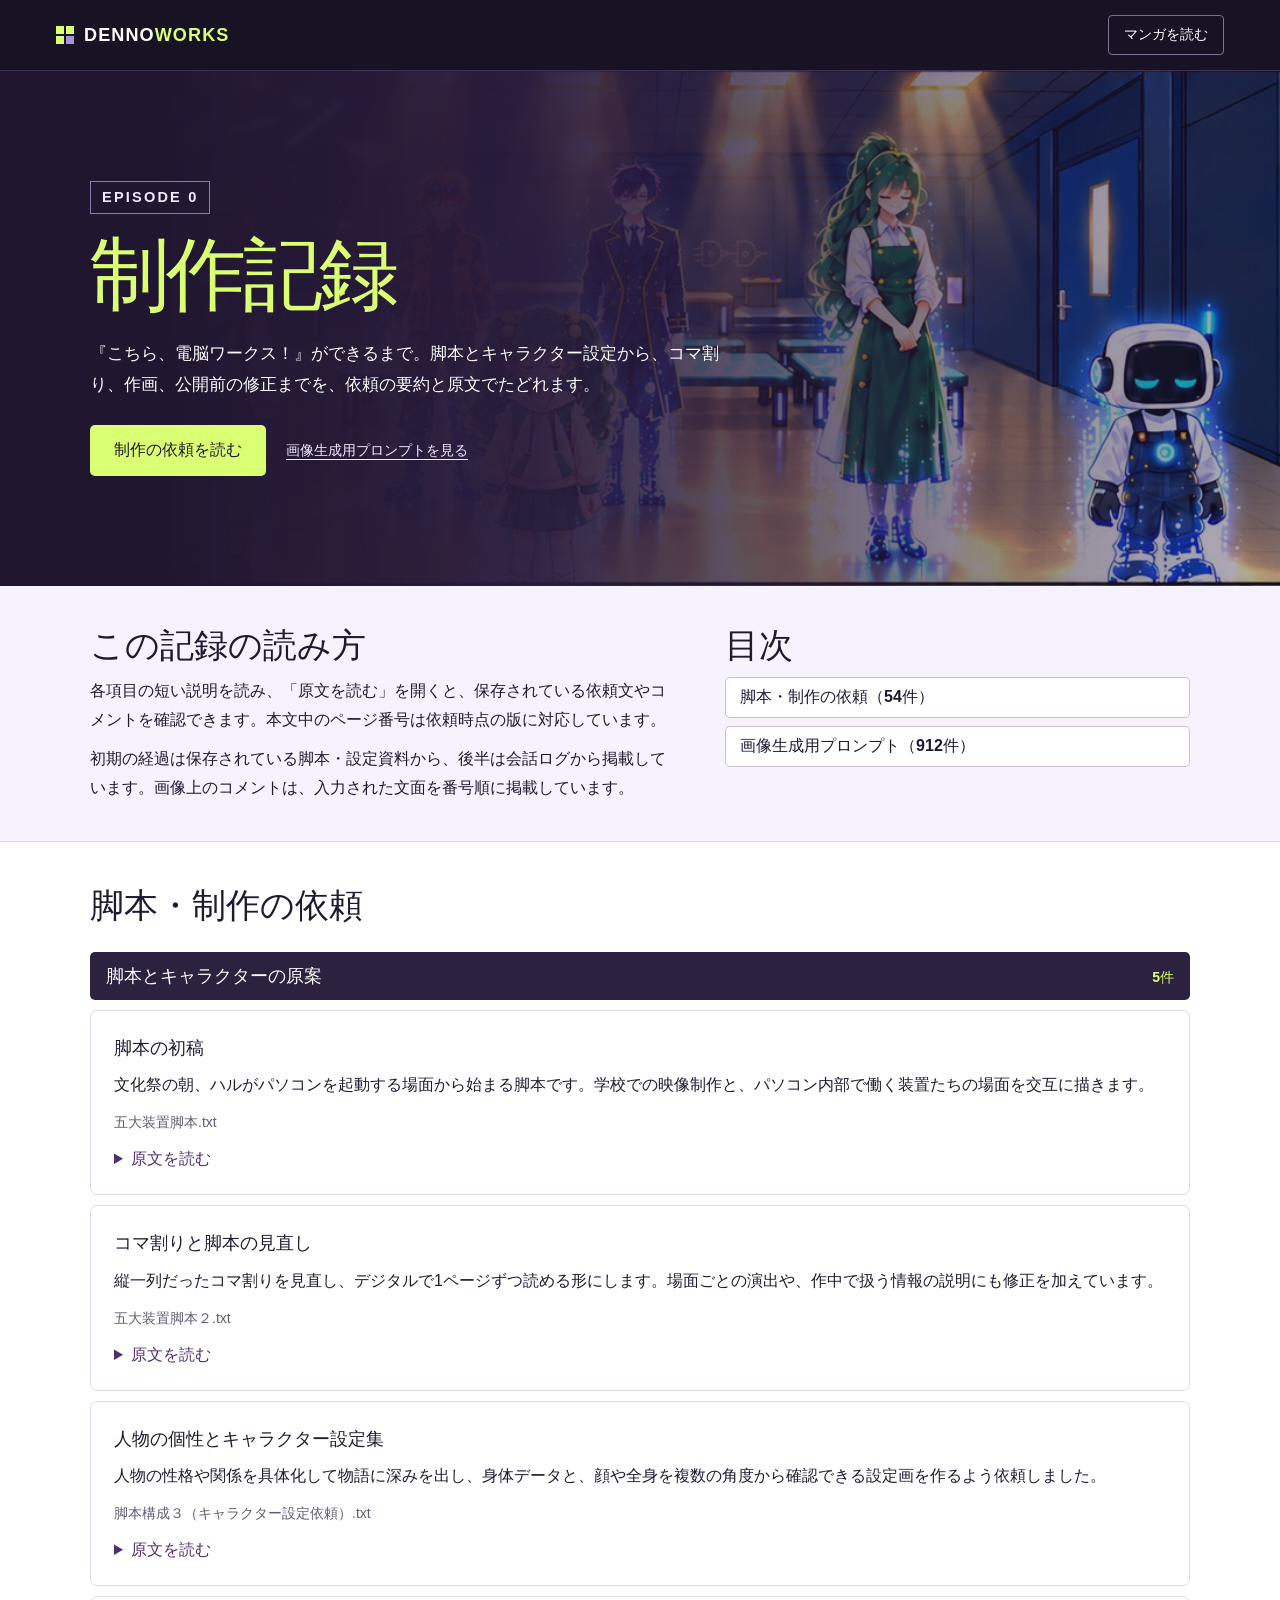
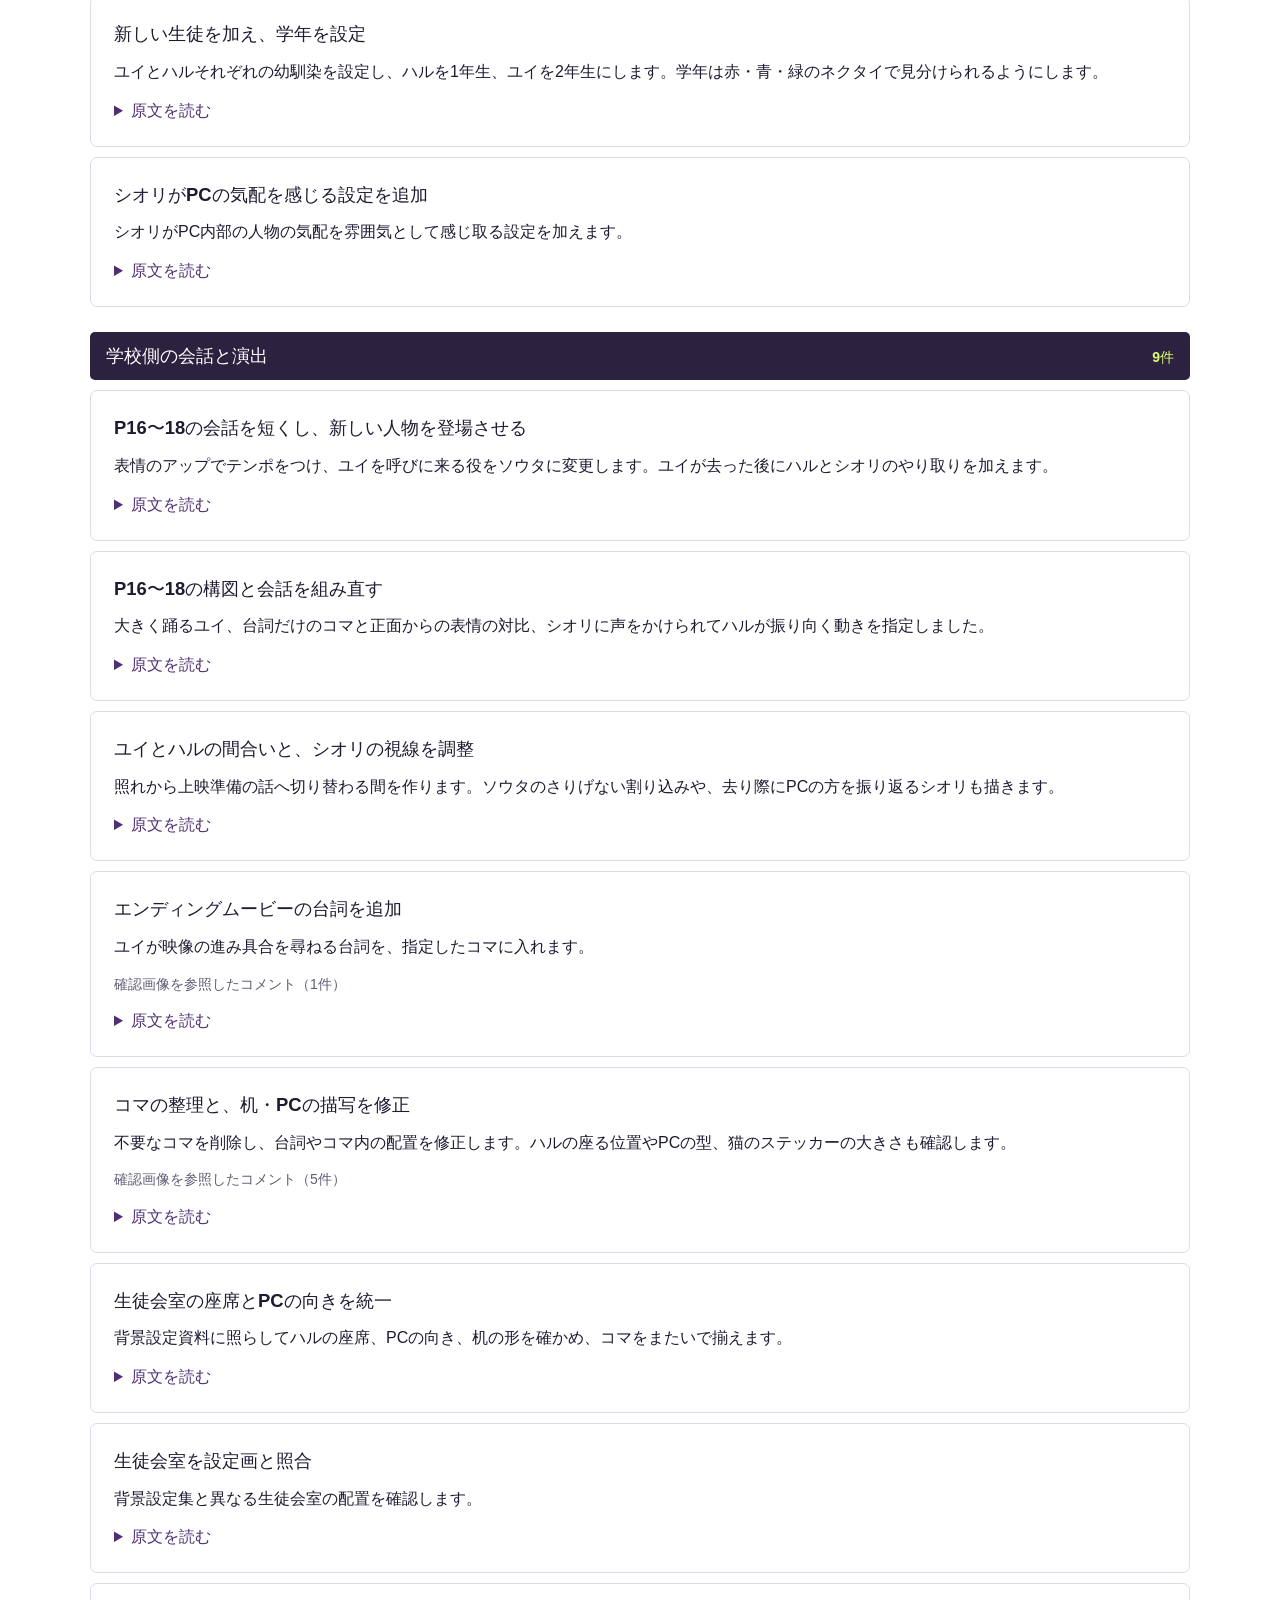
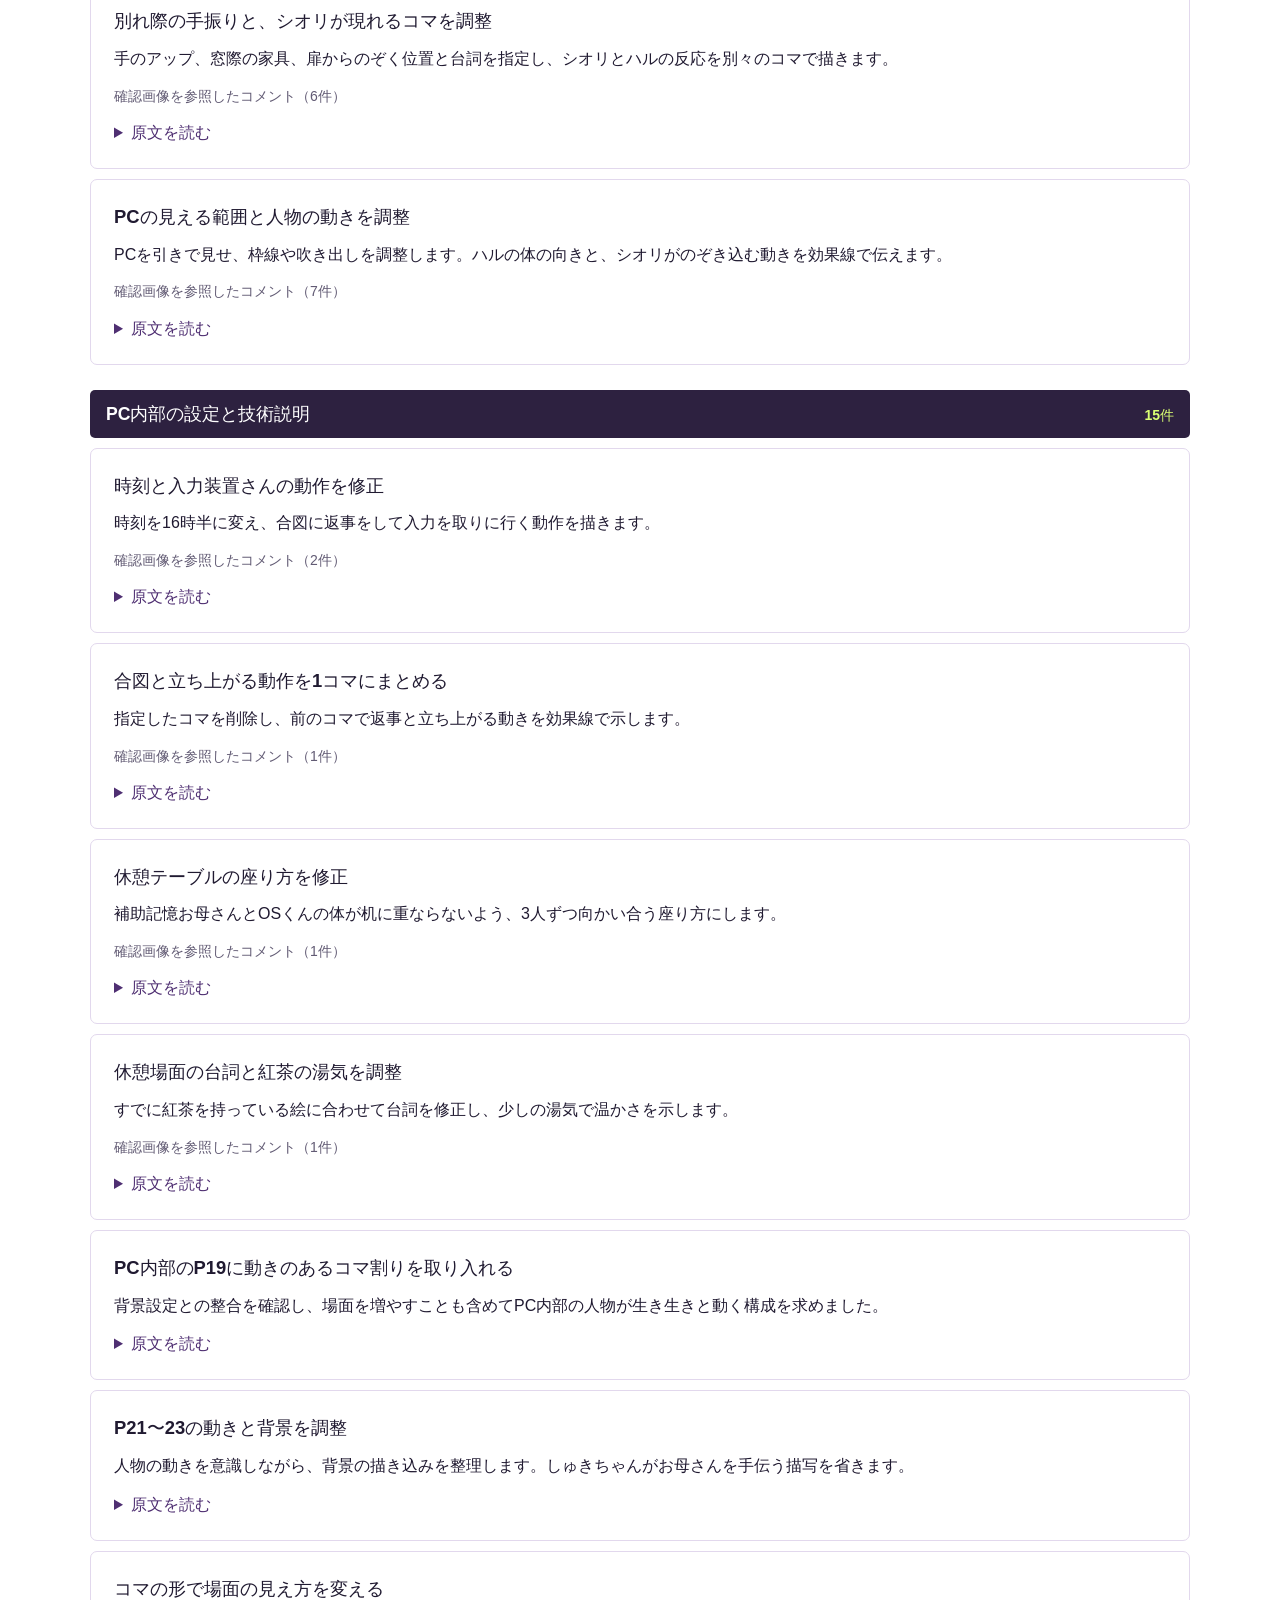
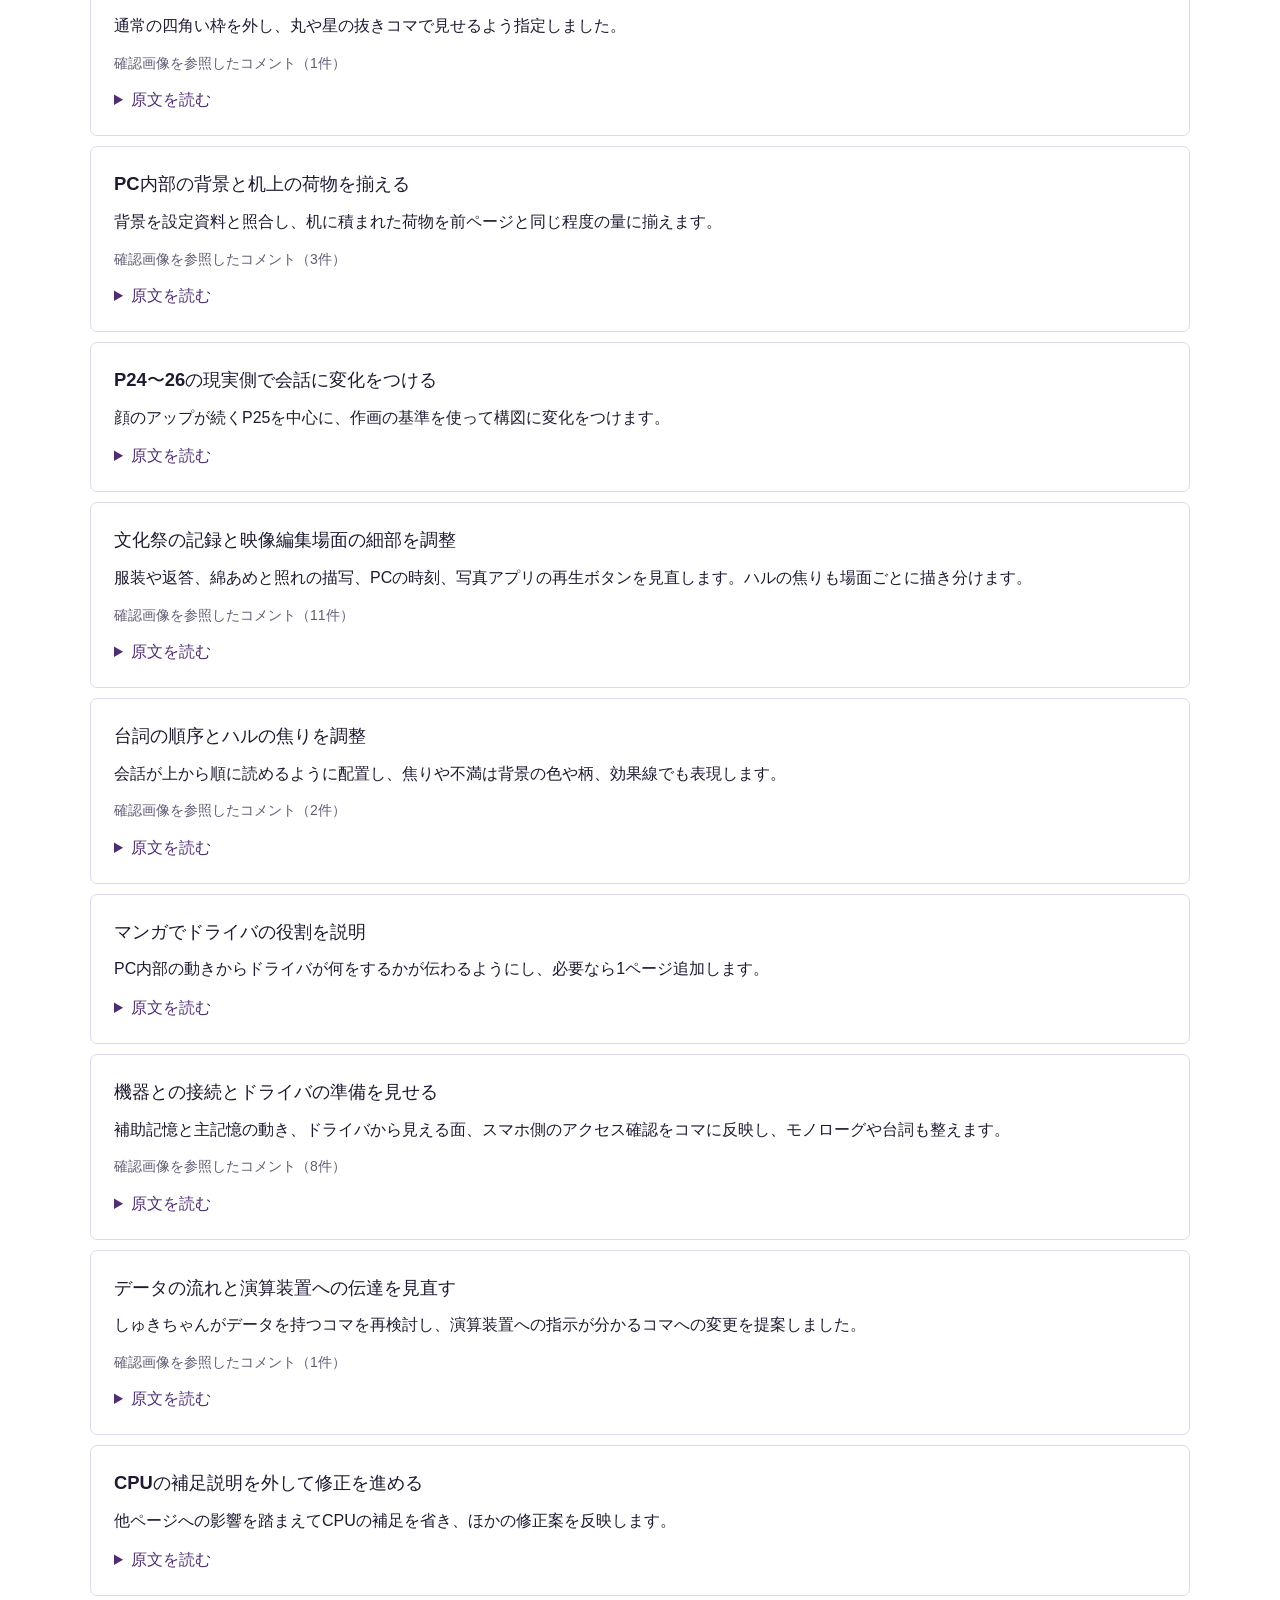
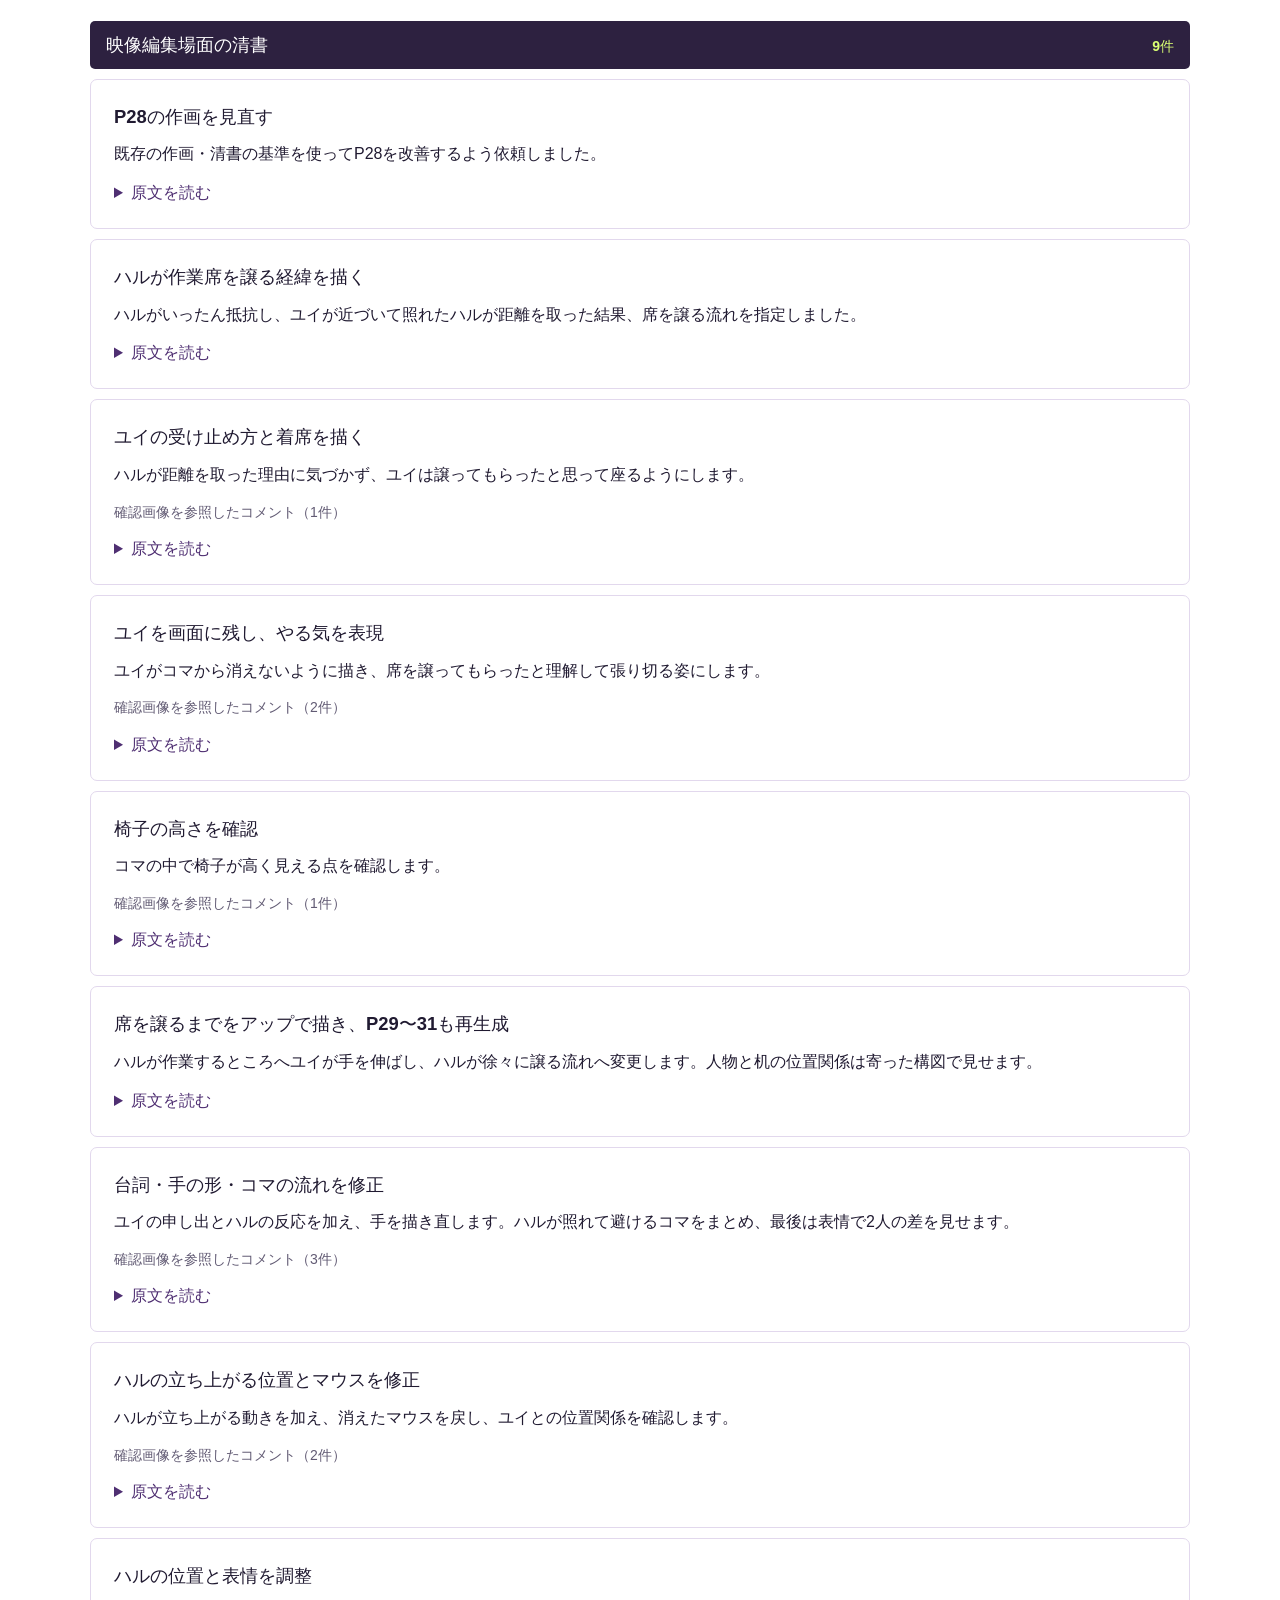
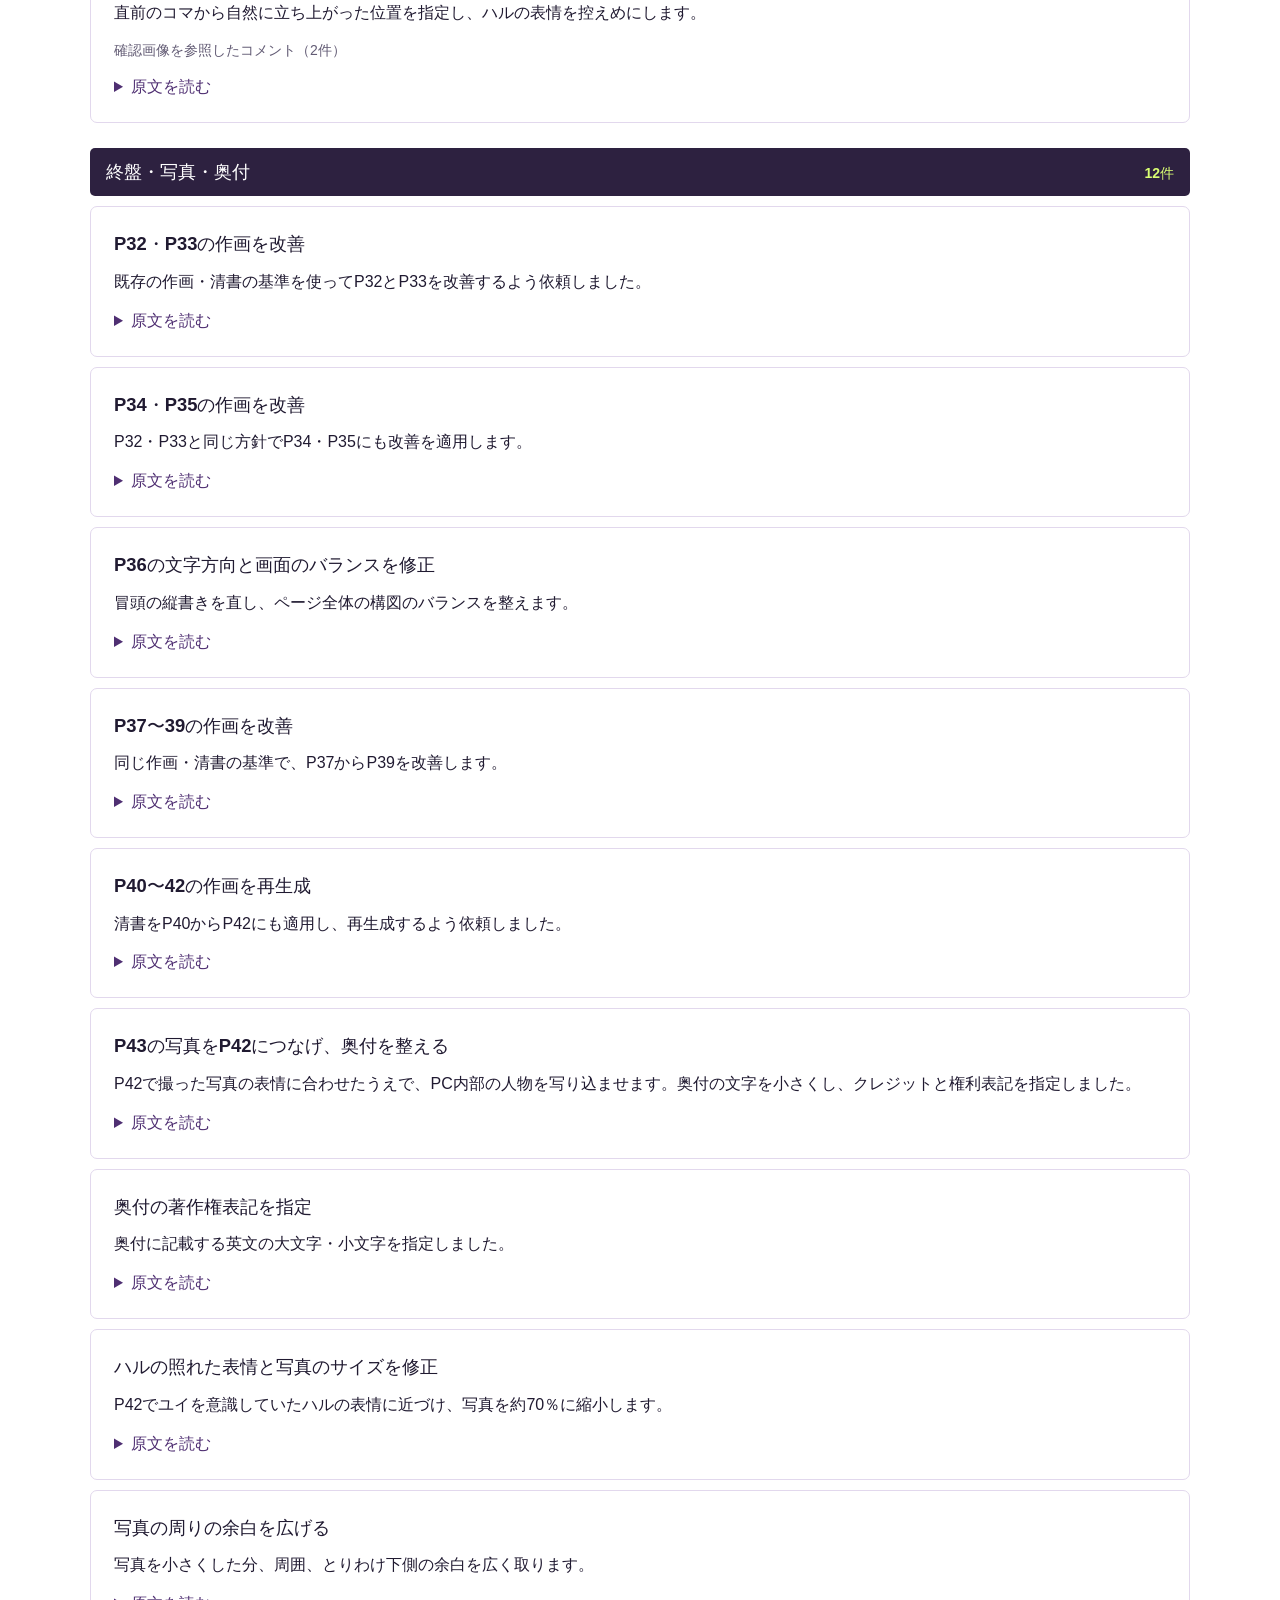
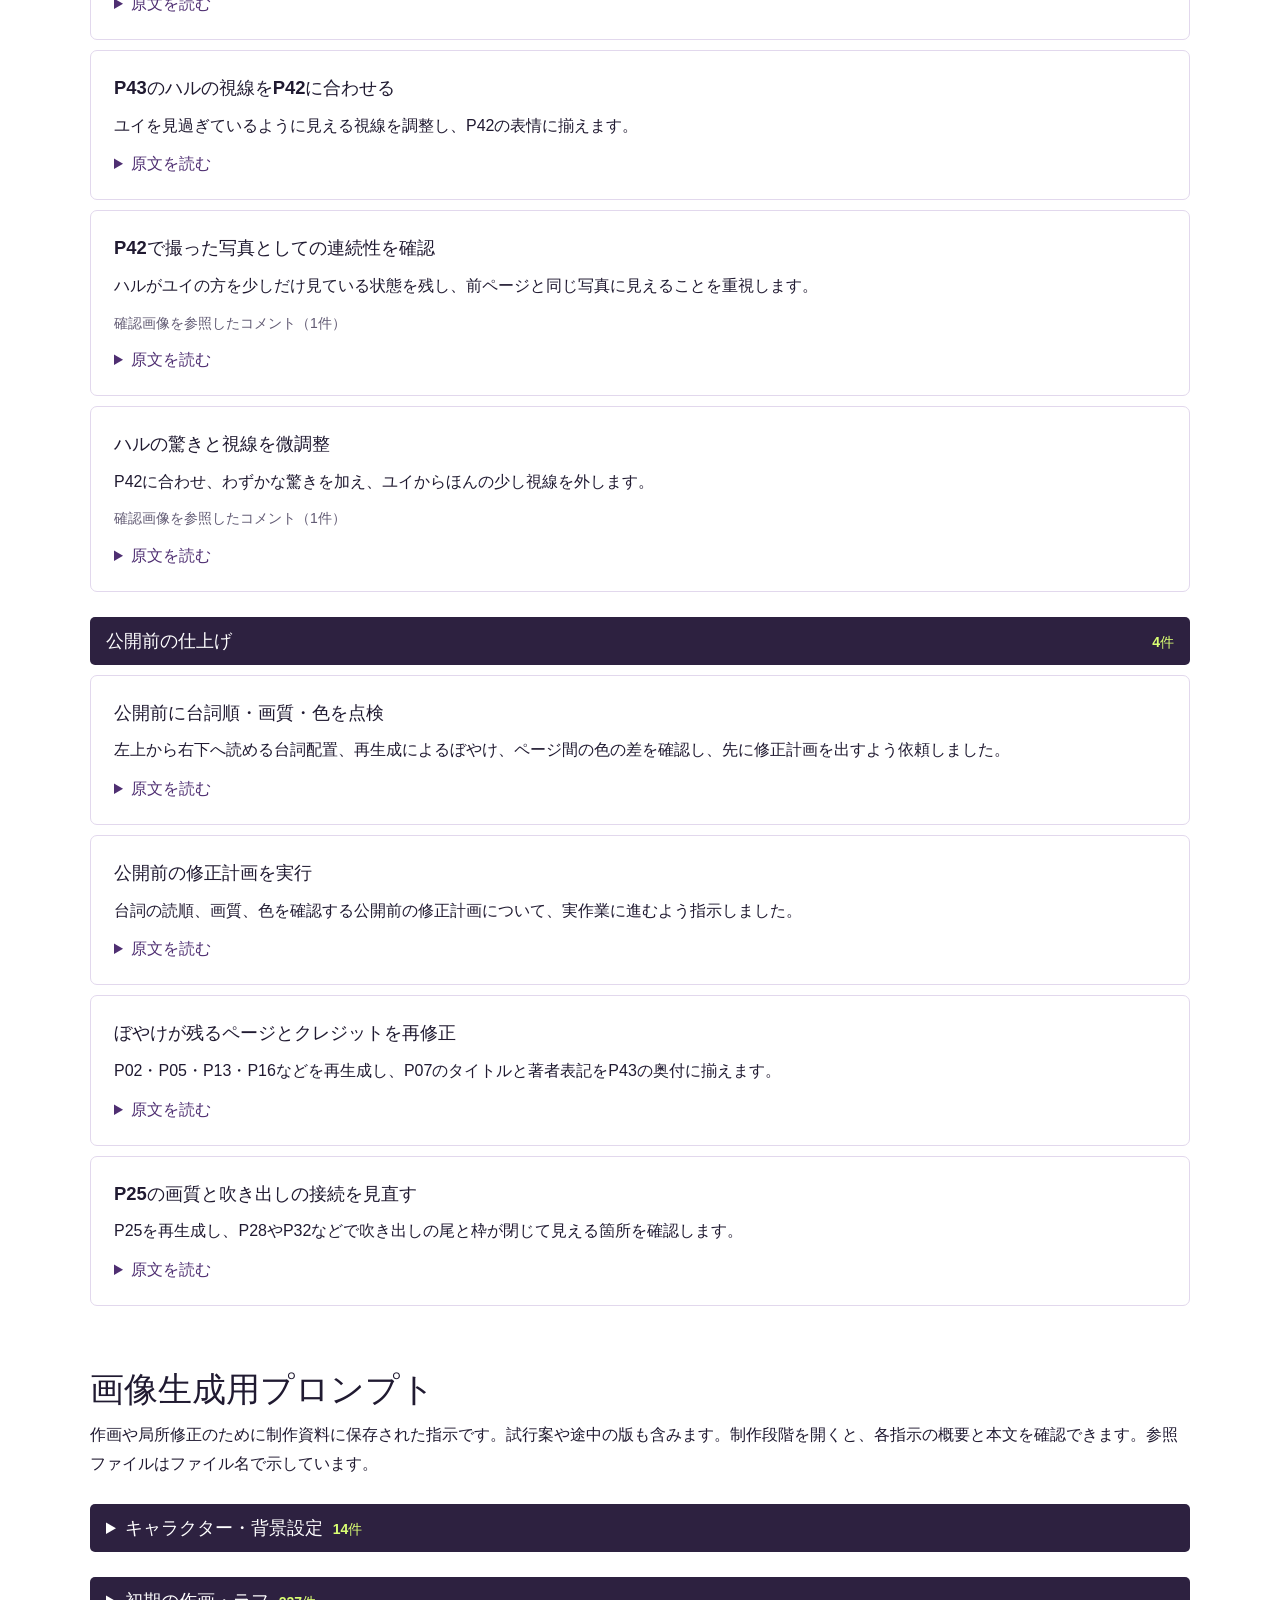
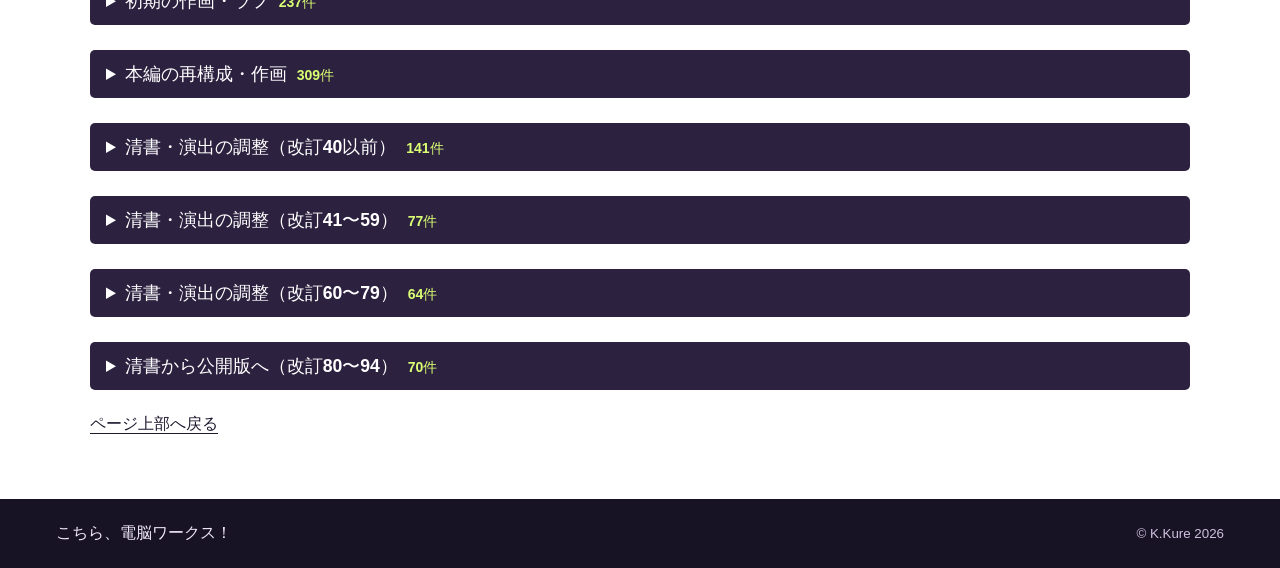
==== docs/production-record/index.html @ 5be897ff "Add DennoWorks production record" ====
<!doctype html>
<html lang="ja">
<head>
  <meta charset="utf-8">
  <meta name="viewport" content="width=device-width, initial-scale=1">
  <meta name="description" content="『こちら、電脳ワークス！』Episode 0の制作記録。脚本、作画、修正の依頼と画像生成用プロンプトを、要約と原文で紹介します。">
  <meta name="theme-color" content="#181324">
  <title>制作記録｜こちら、電脳ワークス！</title>
  <link rel="icon" href="../assets/favicon.svg" type="image/svg+xml">
  <link rel="stylesheet" href="../assets/site.css">
  <link rel="stylesheet" href="../assets/production-record.css">
</head>
<body id="top">
  <header class="masthead">
    <div class="masthead-inner">
      <a class="brand" href="../index.html" aria-label="電脳ワークスのトップ">
        <span class="brand-mark" aria-hidden="true"><i></i><i></i><i></i><i></i></span>
        DENNO<span>WORKS</span>
      </a>
      <nav aria-label="メインメニュー">
        <a class="header-read" href="../reader.html#p01">マンガを読む</a>
      </nav>
    </div>
  </header>

  <main>
    <section class="record-hero" aria-labelledby="record-title">
      <div class="record-wrap">
        <p class="episode-label">Episode 0</p>
        <h1 id="record-title">制作記録</h1>
        <p class="lede">『こちら、電脳ワークス！』ができるまで。脚本とキャラクター設定から、コマ割り、作画、公開前の修正までを、依頼の要約と原文でたどれます。</p>
        <div class="hero-actions">
          <a class="button button-primary" href="#requests">制作の依頼を読む</a>
          <a class="resume" href="#image-prompts">画像生成用プロンプトを見る</a>
        </div>
      </div>
    </section>

    <section class="record-readme" aria-labelledby="readme-title">
      <div class="record-wrap">
        <div>
          <h2 id="readme-title">この記録の読み方</h2>
          <p>各項目の短い説明を読み、「原文を読む」を開くと、保存されている依頼文やコメントを確認できます。本文中のページ番号は依頼時点の版に対応しています。</p>
          <p>初期の経過は保存されている脚本・設定資料から、後半は会話ログから掲載しています。画像上のコメントは、入力された文面を番号順に掲載しています。</p>
        </div>
        <nav class="record-jump" aria-label="制作記録の目次">
          <h2>目次</h2>
          <ul>
            <li><a href="#requests">脚本・制作の依頼（54件）</a></li>
            <li><a href="#image-prompts">画像生成用プロンプト（912件）</a></li>
          </ul>
        </nav>
      </div>
    </section>

    <div class="record-wrap record-content">
      <section id="requests" aria-labelledby="requests-title">
        <h2 id="requests-title">脚本・制作の依頼</h2>
        <section class="record-phase" id="story"><h3 class="record-phase-title">脚本とキャラクターの原案<small>5件</small></h3>
<article class="record-entry" id="request-story">
  <h4>脚本の初稿</h4>
  <p>文化祭の朝、ハルがパソコンを起動する場面から始まる脚本です。学校での映像制作と、パソコン内部で働く装置たちの場面を交互に描きます。</p>
  <p class="record-note">五大装置脚本.txt</p>
  <details class="record-original">
    <summary>原文を読む</summary>
    <pre>ハル（現実側主役）：文化祭副実行委員長・PC担当
ユイ：文化祭実行委員長


シーン１
誰もいない文化祭本部。PCが１台置かれている。
ハルが誰もいない部屋に「おはよーっす」と入ってくる。
時計を見ると、朝６時を指している。
「さすがに早すぎたか・・・」と独り言。
文化祭まであと－１日と書かれた黒板。
「がんばろ！」「めいっぱい楽しもう！」などのメッセージも小さく手書きで書いてあり、「がんばろ！」の前に「２日目も」と別の筆跡で吹き出しで追加して書かれている。


ハルのモノローグ（本部の様子を背景に１ページ程度を使って、セリフを分割しながら）
「俺は文化祭副実行委員長のハル。副実行委員長というのは、まあ目立たないけど、まあそれなりに大変な仕事で・・・会議の準備したり、議事録作ったり、パンフレットやポスター作ったり、ほとんどの雑務を担当する。まあ、もちろん分担はするんだけど・・・実行委員だってクラスや部活の企画に参加しているわけで。まあ、優しさというよりは・・・そういうお祭り騒ぎがまあ不得意な俺は、こうやって一人で作業しているほうが好きなわけで・・・」
「まあ、一人といっても、一人じゃない。俺には相棒がいるからな！」といってPCを起動する。


シーン２：PC内部の起動の説明
PCが起動する際の内部の様子を描く。入力装置さんが「電源ボタン押されました！」というと、それぞれ五大装置＋αが起動していく。その様子を入力装置さんが紹介していく。OS起動時には、補助記憶お母さんからアプリボールが取り出され、魔法少女の変身のように人に変わっていき「OS起動！任務開始します！」と宣言。その後はいろいろと仕切りだす（様子を入力装置さんからの視点・モノローグで描く）。
＜アプリ起動時は、この流れ（補助記憶お母さんからアプリボールを取り出し、変身して人間に＞


シーン３：
ユイがやってくる「おっはよー！うわー負けちゃったかー。ハル早いねー。いつ来たの？」
ハル「いや、ほんのちょっと前」
ユイ「（黒板を見て）今日で終わりだね」
ハル「そうだな。いままでお疲れだったな」
ユイ「まだまだだよ！今日もがんばろうね！」
ハル「おう」
 少し時間のながれ、いろいろと確認している雰囲気
ユイ「ねぇ、いつもの音楽かけてよ」
ハル「へいへいさー」
ユイ「やっぱり、気分盛り上げていかないとね！」


シーン４：
PC内部
入力装置さんの「Musifyアプリの起動依頼入りました！」の掛け声で、音楽再生アプリちゃん（Musify）が棚から補助記憶お母さんによって取り出されて変身し、音楽が再生されていく様子を具体的に描いていく。（入力装置さんの視点から）


シーン５：
音楽を聞きながら、準備している２人。他の委員の子たちも働いている。
ユイ「あ、ねぇ。そういえば、エンディングムービーはどう？１日目の分はできた？」
ハル「だいたいな」
ユイ「今日の分も写真たくさん撮ってくるからね！」
ハル「いや、いいよいいよ。もうだいたいできて・・・」
といったところで、他の委員の子たちが「あ、委員長副委員長おはようございます！」と入ってくる！
ユイ「あ、おはよー！今日も頑張ろうね！」
委員「はい！あ、それでなんか先生が委員長呼んできてほしいって言われたんですけど・・」
ユイ「あ、そうなの？じゃあ、ハル行ってくるね！今日の写真も期待しててねー」
ハル「あ、だから・・・って、聞いちゃいねーな。」
ハル、動画編集アプリ(Pratimier)を起動。
ハル「もうほとんどできてるんだけどな・・・ま、いっか。」


シーン６：
入力装置さんの「Pratimierアプリの起動依頼入りました！」の掛け声で動画編集アプリ(Pratimier)の起動の解説をしようとするが・・・まあ、「さっきといっしょなので・・・もういいよね・・・」と省略する。ただ、動画編集はファイルサイズが大きいので主記憶ちゃんがいっぱいいっぱいになっている様子についてだけは説明する。


入力装置さん「まあ、こんな感じでみんなでハルくんのためにがんばっているのです！」「でも、この後が大変だったのです・・・」


シーン７：
時刻は夕方。時計は４時少し前を指している。
放送で「本日は文化祭にご来場ありがとうございました。来年も・・・」と流れているところ。


ハル「終わったよ・・・ユイ、戻って来ないな・・・もうこれで書き出しちゃうか」
ユイがどたばたと入ってくる
ユイ「お待たせー。写真持ってきたよ！」
ハル「遅いよ・・・もうエンディングセレモニー始まるんじゃないのか？」
ユイ「まだ３０分あるし。それにムービー流すのは、さらにその３０分後ぐらいでしょ？」
ハル「いや、そうだけどさ・・・とにかく、データちょうだい」
ユイ「はい、これ（スマホを渡す）」
ハル、USB Type-Cでスマホを接続する
PC内部の様子が少し描かれる（補助記憶お母さん２がお互いに「はじめましてー」と名刺交換している。２は服装が少し違う。ドライバくんもインストールして、秘書としてやりとりをはじめる）


ハル「これ、写真も動画も多すぎじゃね？」
ユイ「だって、みんな超笑顔で、超素敵だったんだもん！たくさん撮るっきゃないでしょ！？」
ハル「いや、時間もないし、どれか２・３枚選んで、それを適当に・・・」
ユイ「だめだよ！みんなの笑顔は平等に！だよ」
ハル「だから時間がないんだって。無理して詰め込んでたら、間に合わないよ」
ユイ「そんな弱気でどうするの！」
ハル「弱気って・・・」
ユイ「もういいよ！私がやる！」
ハル「ユイそんなにパソコンできない・・・」
ユイ「だって、こんな風に話してる時間のほうがもったいないよ。」
ユイ、パソコンをいじりだす。
ハル「あ、ちょ・・・そんな一気にインポートしたら・・・」
ユイ「え？違うの？」


シーン８：＜このシーンは、ページ数を多めにとり、様々なハプニングが発生して五大装置やOSくんががんばりつつ燃え尽きていくどたばた劇にしてください＞
PC内部が慌てている様子。大量の写真・動画データ（しかも４Kクオリティー）に戸惑う五大装置。主記憶ちゃんがいっぱいになり、補助記憶お母さんに一旦返したり（ページング）と大慌て。
さらに、クリックが連打されたり、キャンセルされて、もう一度同じ指示が来たりと理不尽なことが連発する。
みんな大混乱の末、Musifyアプリちゃんの次の曲再生したいんですけど・・・でみんな撃沈。灰色になり、燃え尽きる。


シーン９：
ハル「あ、ちょっとキャンセルって、まだ動いてるのに・・・あ、そのまままた実行って・・・」


ユイ、何度もクリックしたり、リターンキー押したりしている。


ユイ「ねぇ、完全に止まったんだけど・・・」
ハル「いや、だから言ったろ。全部は無理なんだって・・・」
ユイ「・・・ごめんなさい」
ハル「貸してみ」
ユイ「うん」
ハル CTRL+ALT+DELで、タスクマネージャーを起動する（※解説入れて）
ハル「とりあえず動画編集アプリを強制終了させるからな」
ユイ「ごめんなさい」
ハル「いいよ。昨日までの編集データが消えたわけじゃないし。他のアプリも終了させとくよ」
ユイ「うん。ねぇ、今日の写真は入れられないの？」
ハル「いや、入れられないことはないけど・・・」
時計を見る。時刻は4時14分ぐらい。
ユイ「ほら、私たちにとっても最後の文化祭だしさ。みんなの思い出に残るムービーにしたいしさ。２日目しか出なかった団体とかも・・」
ハル「わかってるよ。ユイの気持ちは。」
ユイ「ハル・・・」
ハル「ただ、全部は無理だ。でもみんなが映っているように、選んで入れることはできる。それでいいか？」
ユイ「・・・もちろん！・・・ありがと」


シーン１０：
PC内部：嵐が過ぎ去り、少し落ち着いてきているところ。入力装置さんが、さっきあったことを説明（CTRL+ALT+DELで一旦全員が停止し、灰色で燃え尽きたアプリやデータを片付け（データは消去され残らず・・・）、余計なアプリもボールに戻って片付いたので、主記憶ちゃんのエリアに余裕ができた。


さらに、インポートされる画像の枚数を減らし、スマホ側で画質を落としてからインポートされたことにより処理に余裕ができたことを報告。


動画が完成し、レンダリング等を行って、完成！
したところまで説明を行う。


シーン１１：
ユイ「間に合ってよかったね」
ハル「ぎりぎりだったけどな・・・間に合わないかとおもったよ・・・」
ユイ「おつかれさま」
ハル「ほんと、疲れた」
ユイ「ハル・・・ありがとね」
ハル「（照れてる）・・・おう」


ユイ「あ、実行委員みんなで集合写真撮らなきゃ！」
ユイ「行こ！」


 ハルの手にはパソコン
 写真を撮る様子
 実行委員（２０人ぐらい）で、前列真ん中にユイとパソコンを持つハル


 そして、最後にその写真が表示される
 その写真には、本来いないはずの五大装置キャラクターなどのPCキャラクターも全員映っている。
 「みなさんの活躍を影で支えている、私たちの存在も忘れないでね」という入力装置さんの一言


 了</pre>
    <a class="record-permalink" href="#request-story">この項目へのリンク</a>
  </details>
</article>
<article class="record-entry" id="request-story2">
  <h4>コマ割りと脚本の見直し</h4>
  <p>縦一列だったコマ割りを見直し、デジタルで1ページずつ読める形にします。場面ごとの演出や、作中で扱う情報の説明にも修正を加えています。</p>
  <p class="record-note">五大装置脚本２.txt</p>
  <details class="record-original">
    <summary>原文を読む</summary>
    <pre>【全体指示】
・コマ割りが縦のみになっています。
https://shincomi.shogakukan.co.jp/training/004.html
https://shincomi.shogakukan.co.jp/training/005.html
を参考に、コマ割りについて再考してください。
なお、デジタル漫画を考えているので、見開きは使用せず、本のノド側を気にする必要はありません。


・動きがないマンガになっています。特にPC内部ですが、指示を出すだけでなく、それを実行している様子も描いてください。


・現実世界とPC内部世界が同一背景になっていて、分かりづらいです。現実世界は現状を基本とし、PC内部の世界は黒系のシックな雰囲気にするなど、読者がひと目で現実世界での話かPC内部の世界での話かを理解できるようにしてください。


・ページ数を増やし、PC内部について詳しく説明するようにし、学習マンガとしての要素を強くしてください。詳細は下記の脚本を参考にお願いします。


【脚本改定案】
この案は案であり、これをもとに再構成してください。ページ数やセリフがこの案と変わってもよく、この案の意図を読み取り最善と思われる構成を出力してください。


１ページ
マンガタイトルは削除。最初に、学校の遠影や、文化祭２日目の朝の廊下や教室の雰囲気（人はまだ誰もおらず、準備だけが整っている状態）を入れ、ハルが歩いて学校向かっているカット（ハルは小さく背中だけ見せる）を挿入。「おはよーっす。って、さすがに早すぎたか」もまだハルの顔は見せない（ドアを開ける様子と肩と手あたりだけを描く）。「さて、始めるか。」のカットは２ページへ移動。


２ページ
１ページから移動してきた「さて、始めるか。」ではじめてハルの顔を見せる。そのまま２ページのセリフ。ただ、議事録やパンフレットなどは、ハルの顔は見せずに、紙だけをコマに描いてセリフとかぶせる。また、現在早朝で学校に誰もいないので、その日文化祭の様子は見せない。かわりにみんなが準備している回想を少し入れる。３ページより「相棒がいるからな」のセリフを持ってくる。「一人とといっても、一人じゃない」のセリフをなく、「それに俺には、相棒がいるしな。」に変更。


３ページ
電源ボタンを押すと、現実世界でPCに電気が流れ、電源ランプがつき、メモリやSSD、ファンなどが動き出す様子を描く。PC世界（まだ真っ暗）に移動し、制御装置くん（暗い中で顔は見えない）が指揮棒を振り上げ、BIOSくん（今回は背中のみ登場。以降ちょこちょこ見切れている）が各電源を入れていき、入力装置さんが目覚める様子まで描く。いずれも紹介無し。できるだけ現実のPC起動の流れを擬人化して描いていく。


４ページ（このページは内部の紹介を増やすために４ページ程度にページ数を増やしてください）
入力装置さん「制御装置さん、おはようございます」
制御装置くん「おはよう。今日もよろしくお願いします」
入力装置さん「はい。任せてください！」
入力装置さんモノローグ「はじめまして。私は入力装置です。こうやって制御装置くんに起こされ、私たちの一日が始まっていきます。制御装置くんは、コンピュータのすべてに指示を出してくれる超優秀な私たちのリーダーです。ただ融通が効かない人だし、怒ると怖い・・・というか、理不尽なときもありますが・・・管理職は大変なんです。きっと。（背景に各装置に指揮を出している制御装置くん。枠で詳しい解説も表示。）」「制御装置さんは、まずみんなを起こして回ります。あれは演算装置くん。頭良さそうに見えるけど、実は超がつくおバカで１つのことしかできません。昔は３つできたてたはずなんだけど・・・進化しておバカになったそうです。でも、それで私たちの計算のすべてをやってくれてるんだから、やっぱりすごい人だと思います（背景に演算装置くんがNANDの練習をして動作確認をしている。枠で詳しい解説も表示。）」「主記憶ちゃんは、データや計算の箱を整理してくれます。いい子なんだけど、毎朝一から支度しなくちゃいけないので、大変です（背景に主記憶ちゃんが髪がぼさぼさで寝ぼけていて、補助記憶お母さんが髪を梳かして結んであげている様子。制御装置くんはその様子をみてる。枠で詳しい解説も表示。）」「ちなみにあの髪を梳かしてあげているのが、補助記憶お母さん。いつも主記憶ちゃんの面倒を見てあげている、優しいお母さんです。私たちの倉庫の管理をしてくれています。（補助記憶お母さんは、主記憶ちゃんの髪が結ばれていて、ジュースを飲ませてあげている。枠で詳しい解説も表示。）」
補助記憶お母さん「よし、（制御装置くんに向かって）準備OKです」
制御装置くん「みんな、準備OKだな！今日もよろしく！出力装置くん！」
出力装置くん「任せてください！」
入力装置さん「出力装置くんは、ハルくんに直接メッセージを伝えることができます。いつものロゴを表示して、私たちの一日が今日も始まります！」


ディスプレイの中に下記ロゴ・タイトル・著者をPC起動画面を模して表示


電脳ワークス！のロゴ（生成してください）
「こちら、電脳ワークス！Vol.1 放課後、フリーズ」
原作・監修：呉桂一
脚本・作画：GPT-6 Astra L/M


５ページ（このページも内部の紹介を増やすために４ページ程度にページ数を増やしてください）


入力装置さん「まず補助記憶お母さんの倉庫からブートローダーと呼ばれるものを取り出し、OSくんを起こすための準備が始まります。」（補助記憶お母さんが、主記憶ちゃんにブートローダーを渡す）
入力装置さん「制御装置くんと演算装置くんの二人組で準備を整えて、OSくんを呼び出します。あ、ちなみにあの二人はいつもいっしょにいるので、あわせてCPUって呼ばれています（枠で詳細な解説）」
OSくん「OS起動！任務開始します！」（裏でBIOSくんが去っていく様子が見切れている。）
入力装置さん「OSくんは、&lt;OSの仕事を紹介&gt;。とっても頼もしい私たちのもう一人のリーダーです！（枠で詳細な解説）」
OSくん「ユーザ認証、開始してください！」
制御装置くん「だって、よろしく」
入力装置さん「はい！私は、ハルくんからの指示を直接受ける大切な役割を担っています！マウスやキーボードはもちろん、タッチ入力やカメラやマイク、USBメモリからのデータ入力なんかもお任せください！（現実世界でユーザ認証画面枠を表示。枠で詳細な解説）」
７－８ページ
ハルがユーザ認証を終えたところに、ユイがやってくる。（まず、本部に向かって歩くスカートと足が見えて、扉に手をかける背中を見せてから、現在のセリフにつなぐ）「受付と誘導は、これで大丈夫。」コマの紙が変な位置に置かれているので、（空中に浮いている）、読者に見せなくてもいいです。


８ー１０ページ
入力装置さんが、OSくんに届けに行くところを一コマ小さく入れてください。
OSくん「音楽アプリMusifyの起動ね。了解、補助記憶お母さん！」
補助記憶お母さん「分かってるわよ。はい、主記憶ちゃん、これよろしく」
OSくん「その間、ローディング画面出しておいて」
出力装置くん「了解です！（枠コマ：ローディングの解説：実際には、音楽アプリMusifyのアプリが少しだけ読み込まれて、動き出す解説も含めてください）」
主記憶ちゃん「これで全部かな？準備OKです！」
Musify「音楽のことなら、私に任せて！」
入力装置さん「この曲かけて。だって！」
Musify「了解です！補助記憶お母さん、これどこだっけ？」
補助記憶お母さん「ここにあるわよー」
主記憶ちゃん「準備OK！」
演算装置くん「音にするための処理なら任せろ！」
出力装置くん「スピーカーから音出します！」
最後のコマ：
入力装置さん「こんな感じでみんなで協力して、みんなに音を届けています。こういう顔が嬉しいんですよね！」
※上記コマにOSくんと制御装置くんが時々見切れている絵も入れてください。（実際に会話する間に、OSくんや制御装置くんが活躍しているはずなので・・・：枠解説にも入れてください）


１１ページ
このままの流れでOK（全体指示の通り、コマ割りは変えてください）


１２ページ
入力装置さんは、一度説明を繰り返そうとするコマを入れてください。
Pratimier「動画編集ソフトPratimier、起動です！」
制御装置くん「それ、さっきも同じ説明したでしょ」
入力装置さん「確かに・・・まあ、さっきと同じです。」
補助記憶お母さん「でも、動画編集って、荷物が多くて大変なのよねー。」
主記憶ちゃん「もう机の上がいっぱいだよー」
机の上の様子を描いてください。いろいろなデータ（OSくん、Musifyアプリ、ブラウザアプリなど。それぞれの擬人化OS・アプリが、主記憶ちゃんの机の上に荷物を置かせてもらっているイメージです。実際にはそこに本体データもあるのですが、そこまで描く必要はありません）
Pratimier「これからプレビューの準備もあるから、よろしくね。」
主記憶ちゃん「えー、足りるかな。新しい机、買ってほしいなー」
補助記憶お母さん「いざとなったら、お母さんが手伝ってあげるから」
主記憶ちゃん「うん！」
（枠解説：メモリ増設・SSD/HDD増設について）
入力装置さん「こんな感じで、みんなでがんばっていたのです。」
現実世界に戻って、文化祭の様子を背景に
入力装置さんモノローグ「でも、この後が大変だったのです・・・。」


１３ページ
このままの流れでOK（全体指示の通り、コマ割りは変えてください）


１４ページ
「はい、これ」のセリフがパソコンが話しているように見えるので、修正して下さい。
枠解説を追加：インターフェースとドライバについて
入力装置さんの「まずは接続。まだ、全部コピーしたわけではありません。」を、「そちからのデータの運搬は私が担当しますね」に変更


１５ページ
このままの流れでOK（全体指示の通り、コマ割りは変えてください）


１６ページ
ハルがパソコン前に座っているはずなので、ユイ「が、ちょっとどいて」といって、ハルが「いや、ユイには難しいって」などと言って、ユイが「できるもん！ばかにしないで」、ハルが「バカにはしてない。というか、そのパソコン俺のだし・・・」、ユイ「細かいこと気にしないの！ほれ」といって無理やりどかす感じを入れてください。１５ページのコマを詰めて短くなると思うので、１５～１６ページでその流れを描いて下さい。


１７～２０ページ
スマホ補助記憶お母さんとドライバくん「こちら依頼のあった荷物です」
入力装置さん「こんなに？」
主記憶ちゃん「えー！もう置く場所ないよー」
補助記憶お母さん「私がこっちの荷物預かろうか？」
主記憶ちゃん「ありがとう！お母さん」
枠解説：ページング


Pretimierちゃん「読み込み、縮小画像と音声解析、まだ？」
演算装置くん「今、やってるよ！待ってて！」
制御装置くん「とりあえず、くるくる回しといて！」
出力装置くん「了解です！」（くるくる回るローディング画面表示（PC世界で））
演算装置くん「終わったよ。次のは？」
制御装置くん「主記憶ちゃん、次のは？」
主記憶ちゃん「次の、お母さんに預かってもらっちゃったやつだから、待って！あ、でも置き場所がもうない。どうしよー」
制御装置くん「代わりにこっちの荷物預かってもらって場所をあけて！」
補助記憶お母さん「これかしら？」
主記憶ちゃん「あったよー」
制御装置くん「（補助記憶お母さんに）代わりにこれをお願いします」
補助記憶お母さん「わかったわ」


みんなでどたばたしている様子


２１ページ
ユイ「あれー、なんか動いてない気が・・・」
ハル「いっぺんにやるから・・・」
（クリックかちかち）
ハル「あ、ちょ・・・」


入力装置さん「届いてます！届いているんですってばー。制御装置くん！」
制御装置くん「えっと、その荷物を預かってもらって、こっちを・・・あれ、さっきのデータどこだっけ？」
Pretimierちゃん「読み込み、縮小画像と音声解析、まだですか？」
OSくん「順番に一つずつやっていきましょう！落ち着いて、みなさん、落ち着いて！」


入力装置さん「あっ！」
制御装置くん「どうした？」
入力装置さん「・・・キャンセル依頼、入りました」
全員「・・・」
全員「えーーー」
制御装置くん「みんなで元の状態に戻します！新しいデータすべて破棄！」
主記憶ちゃん「はい！って、どれが新しいデータだっけ？」
出力装置くん「表示もとに戻しておきますね！」
演算装置くん「おれ、何したらいい？」
入力装置さん「あっ！」
制御装置くん「今度はなに？」
入力装置さん「動画のインポート依頼、最初と同じ量で入りました・・・」
全員「じゃあ、なんでキャンセルしたのー！？」
Musify「あのー。次の曲再生したいんですけど・・・」
制御装置くん「新しいデータすべて破棄して、読み込み、縮小画像と音声解析全部やって、音楽再生して、音楽再生して・・・（頭爆発）」
全員燃え尽きる
枠解説：フリーズ


２４～２５ページ：
このままの流れでOK（全体指示の通り、コマ割りは変えてください）
枠解説：タスクマネージャー・強制終了


２６ページ：
ハル「わかってるよ。ユイの気持ちは。」
ユイ「ハル・・・」
ハル「でも全部無理だ。上映まであと２０分。レンダリングの時間を考えると、あと１０分ってところか。みんなが映るように選んで入れれば、なんとか間に合うと思う。それでいいか？」
ユイ「もちろん！ありがと、ハル」
ハル「５分ぐらいでいい写真何枚か選べるか？」
ユイ「まかせて！」
ユイ スマホを使って写真を選び始める。


２７ページ：
入力装置さん「やっと落ち着いてきたね」
OSくん「動いているアプリが減ったおかげで、余裕ができてきました！」
主記憶ちゃん「机に余裕ができてきたよー。ひじが伸ばせるー！」


新しく１ページ使用
OSくんコーナー：今どれくらいシステムががんばっているかは、タスクマネージャーで確認できます！＜やり方と見方の説明＞&#32;


２８～２９ページ：
このままの流れでOK（全体指示の通り、コマ割りは変えてください）


３０ページ：
エンディングセレモニーで上映している様子を描いてください。
それを見ながら、会話している感じにしてください。
生徒たちが盛り上がっている様子も描いてください。


３１ページ：
集合写真を撮るのは、上映会会場にしてください。
（パソコンは、上映するために持っていて接続していたものを片づけるイメージで）
舞台の上に実行委員が集まり、舞台下から先生が「撮るよー」と言っているところでは、PC内部のキャラクターはいないようにしてください。


３２ページ：
上映会で先生が撮影していたであろう写真に、PC内部キャラクターが加わっている感じの写真の仕上がりにしてください。</pre>
    <a class="record-permalink" href="#request-story2">この項目へのリンク</a>
  </details>
</article>
<article class="record-entry" id="request-cast">
  <h4>人物の個性とキャラクター設定集</h4>
  <p>人物の性格や関係を具体化して物語に深みを出し、身体データと、顔や全身を複数の角度から確認できる設定画を作るよう依頼しました。</p>
  <p class="record-note">脚本構成３（キャラクター設定依頼）.txt</p>
  <details class="record-original">
    <summary>原文を読む</summary>
    <pre>ストーリーはいい感じになってきたのですが、各キャラクターの個性があまりなく物語に深みがありません。そこで、キャラクター設定集をまず作成してください。各キャラクターはマンガやライトノベルのように、個性が強いが愛らしいキャラクターとなるように設定してください。


各キャラクターをこのキャラクター原案をもとに、詳しい設定を作成し、身長・体重等のデータや全身・顔それぞれ前・横・後ろなどのキャラクター原案を作成してください。


キャラクター原案：
（今回は登場しない（使用しない）設定も多々あり）


ハル：
・現実世界の主人公
・生徒会庶務（文化祭副実行委員長から変更します）
・イケメンだが、人間との会話はあまり得意ではない。むしろ苦手。よって友だちはほとんどいない。ユイは積極的に話しかけてくるので、ある程度会話をすることができるが、他の人とはほとんど話をしない。ただし、ユイと話をしていても、よくつっかえたりどもったりする。緊張によるものなので、最近は少し良くなってきた。
・生徒会長のユイにそのコンピュータ能力を認められ、生徒会庶務として生徒会活動に参加する。実際は、ユイの強い押しに断ることができず、いつの間にか参加していただけ。でも、生徒会活動は嫌いではない。
・コンピュータは小さい頃からとても得意。コンピュータと話をしていたりする（実際にPC内部キャラクターと話をしているわけではない。ただし、PC内部キャラクターはハルの声は聞こえている）その姿をクラスメイト・生徒会役員に度々見られては、白い目で見られている。本人も少し気にしているが、やめるつもりはない。コンピュータには、つっかえずどまらず流暢に話せる。
・アニメオタクでもある。アニメの話なら流暢に話せる。
・家族構成は、父・母（ともにコンピュータ関係会社勤務）、姉（大学生）、妹（中学生）




ユイ：
・生徒会長。天才肌。頭が良く、コミュニケーションが得意で、明るく良い子。
・こだわりが強い。コンピュータでは、マウス（トラックパッド等を含む）を使わず、すべてキーボードで処理することを信条とする。そのため、ショートカットキーにやたら強い。また、コンピュータの処理より早く次の指示を送ることができるため、よくPCをフリーズさせる。
・人の成長する姿が好きで、応援することも好き。よってハルの能力が周りに認められていないことを気にかけており、なにかと世話を焼いている。
・コンピュータにも過大なる信頼をしており、もっとできるはずと思っている。よって、度々フリーズしても指示を緩めることはしない。フリーズを繰り返せば、コンピュータも成長すると信じているふしがある。そのせいではないが、機械系のものと相性が悪く、使っているとよく壊れる。なので、できるだけ使っていない。
・家族構成は、父、弟３人（中学生・小学生・幼稚園児）、妹４人（中学生・小学生２人・３歳）の大家族。母は、末の妹が生まれたあとすぐに亡くなっている。超貧乏というわけではないが、生活はそれなりに困窮している。




入力装置さん：
・いつも明るく元気。
・気づくと紅茶を飲み、お菓子をつまんでいる（入力待ち状態）。
・紅茶もお菓子もみんなに進めるが、みんな忙しいことが多く、つきあってくれないのが不満である。制御装置くんと補助記憶お母さん、OSくんはときどきつきあってくれる。制御装置くんにはよく話しかけるが、話が帰ってこない。補助記憶お母さんやOSくんとはよく話をして、制御装置くんの指示を聞いてなくてお母さんとともに怒られることがある。OSくんは怒られない。
・紅茶はとても丁寧に入れるタイプ。ただ、いつも突然呼び出されるため、途中に鳴ってしまうことが多い。片付けを忘れ、あちこちに入れ途中の紅茶が置かれて邪魔になることがある。


制御装置くん：
・いつもクール。決して笑わない。（首にかけたヘッドセットはなくしてください。ネクタイはきちんとしめ、髪型もきっちり固め、きちんとしている皇族みたいな感じのキャラクターにしてください（キャラデザ変更してください）
・ただし、自分のキャパを超えると、目を回し始め、酔っ払ったようになり、つぶれる（フリーズ）。
・入力装置さんの紅茶は好き。よく入力装置さんと紅茶とお菓子でまったりする。でもほとんど無駄な話はしない。


演算装置くん：
・いつも熱血している。頭が固く、意固地である。超集中型で、途中で話しかけられると怒る。
・熱血が頂点に達すると髪の毛が逆立ちオーラがみなぎるバーストモードになる（オーバークロック状態。本当はオーバークロックはそうではないけど・・・まあ、設定ということで）
・制御装置くんのことが大好きでいつもいっしょにいるし、暇なときはいつも制御装置くんを見ている。それ以外の子は、好きでなくいつも冷たい。特に制御装置くんと仲のいい入力装置さんを敵視しているが、入力装置さんは気づいていなくそういう人なのかな？と思っている。


主記憶ちゃん：
（身長がコマによって変わっているので、統一してください。130cm小学生ぐらいの設定です）
・いつも素早く動き、気づくと隣りにいるが、気づくといなくなっている。瞬間移動しているように見える。
・朝が苦手。髪がぼさぼさになり、準備に時間がかかる。補助記憶お母さんに支度をしてもらっている。
・すぐ忘れる。「さっき、言ったでしょ？」に対し「そうだっけ？てへっ！」が口癖。
・片付けができず、制御装置くんによく怒られては泣いている。でも、片付けはできない。補助記憶お母さんに泣きながら手伝ってもらっている。


補助記憶お母さん：
・いつもおっとりしていて、ゆっくり行動している。みんなが急いでいるときも、ゆっくり動くので、実はみんないらいらしている。でも、みんなに優しいので、嫌われてはいない。
・倉庫の管理者。（すべての棚は倉庫にある設定にしてください。）倉庫はいつもきれいにしているが、それは整頓されているという意味ではない。ときどき無造作につっこむ。
・いつも主記憶ちゃんの面倒をみている。


出力装置くん：
・なぜか唯一、人の形をしていない。が、実はこのディスプレイ姿は変身した姿であり、他の形にも変身できるが、元はイケメンアイドルのような姿である（今回はその姿の登場なし）
・歌うのも踊るの大好き。暇があると歌ったり踊ったりしている。
















BIOSくん：
・いつも影を背負っており、顔は見せない。前から見ても前髪で顔が隠れている。超恥ずかしがり。
・基本クール。顔を見られると、突然デレる。


OSくん：
・（ソフトウェアなので）自分では動かない。常にみんなにかわいくお願い（指示）をしている。口癖は「（上目遣いで）お願い？」（背景に花が舞ったり、星がきらめいたりする）
・都合が悪くなると、上目遣いで「ごめんなさい」「だめかな？」とかわいこぶる。実際かわいいので、憎めない。
・自分がかわいいことを知っていて利用しているタイプ。意外とあくどい子である。一定条件で素が出る（セーフモード起動時：今回は登場しない）ので、主記憶ちゃん以外は、本性も知っているが、別にそれを怒っていない。かわいいし。


Musifyちゃん（音楽再生アプリ）
・音楽大好き。最新曲から何から全部網羅している。
・空気が読めない。みんな忙しくても平気で注文してくる。みんなが忙しいときは、OSくんに「みんな仕事してくれなーい」とよく文句を言っている。よって、かわいい悪魔。


Pratimierちゃん（動画編集ソフト）
・力持ちだが、かなり太っている（キャラデザ変えてください）
・いつもなにか食べている。入力装置さんのお菓子も狙っているので、入力装置さんはびくびくしている（あげないわけではないが、全部食べられて落ち込んだことがある）
・謙虚に見えるが、強引。Pratimierちゃんが活動していると、元気がなくなりみんな暗くなる。いじめるわけではないが、みんな迷惑そう（実は、PCのスペックの低さが原因）


ドライバさん：
・デバイスをつなぐ秘書。もっと秘書の感じを出してください（キャラデザ変えてください）
・名刺交換も、素早く間に入って交換する。有能だが、若干迷惑・・・
・OSくんも頼りにしているが、真面目な顔でときどきわけのわからないことを言い出す（バージョンが古いとき）ので、不安も感じられている。</pre>
    <a class="record-permalink" href="#request-cast">この項目へのリンク</a>
  </details>
</article>
<article class="record-entry" id="request-0">
  <h4>新しい生徒を加え、学年を設定</h4>
  <p>ユイとハルそれぞれの幼馴染を設定し、ハルを1年生、ユイを2年生にします。学年は赤・青・緑のネクタイで見分けられるようにします。</p>
  <details class="record-original">
    <summary>原文を読む</summary>
    <pre>新キャラクターを作成してください。
１．ノリが軽く明るい少しおバカな茶髪の２年生の男の子
・会長ユイの幼馴染で、ユイといっしょの学校に行きたくて猛勉強してなんとか入学した。会長のことが好きで、一度告白しているが、友だちとしか思えないと振られているが、それ以降も友だちとして、生徒会役員としてユイを支えている。最近、ユイがハルといっしょにいることが多く、不満をいだいている。その他細かな設定は作成してください。

２．頭は良いが、性格はおとなしく引っ込み思案な１年生の女の子
・ハルの幼馴染で、何かといっしょにいて気にかけている女の子。ただ引っ込み思案のため、陰から見ていたり、話しかけてもあまり話が続かない（ハルもしゃべらないので・・・）生徒会役員ではないが、なぜか生徒会室に来ることが多い。最近、ハルがユイといっしょにいることが多く、不満をいだいている。その他細かな設定は作成してください。

なお、ハルを１年生。ユイを２年生という設定にしてください。ネクタイの色を２年制は青、１年生は赤にしてください。（ちなみに緑は３年生）これより前のページは後日色を直します。

なお上記設定は、２話以降で活用する予定なので、設定は作ってもほとんど今作には関係ありません。

まずはキャラクター設定資料を更新してください。</pre>
    <a class="record-permalink" href="#request-0">この項目へのリンク</a>
  </details>
</article>
<article class="record-entry" id="request-1">
  <h4>シオリがPCの気配を感じる設定を追加</h4>
  <p>シオリがPC内部の人物の気配を雰囲気として感じ取る設定を加えます。</p>
  <details class="record-original">
    <summary>原文を読む</summary>
    <pre>シオリちゃんですが、霊感（？）が強く、PC内部のキャラクターたちの動きがなんとなく分かっている・気づいているという設定を加えてください。実際にPC内部のキャラの声が聞こえていたりするわけではないですが、雰囲気を感じとっているという設定でお願いします</pre>
    <a class="record-permalink" href="#request-1">この項目へのリンク</a>
  </details>
</article>
</section>
<section class="record-phase" id="stage-school"><h3 class="record-phase-title">学校側の会話と演出<small>9件</small></h3>
<article class="record-entry" id="request-2">
  <h4>P16〜18の会話を短くし、新しい人物を登場させる</h4>
  <p>表情のアップでテンポをつけ、ユイを呼びに来る役をソウタに変更します。ユイが去った後にハルとシオリのやり取りを加えます。</p>
  <details class="record-original">
    <summary>原文を読む</summary>
    <pre>P16,17についてですが、テンションあがりすぎちゃったのくだりはもう少しコンパクトにまとめてください。各キャラの表情は生かしつつ、顔全体ではなく、片目のみフォーカスをあてたり、口だけを描いたりして、コマを小さくしつつスピード感をだして表現してください。会長を呼びにくるのは、ソウタにしてください。ユイが去った後、しおりが「間に合うの？」ハル「あ、しおり、いつからいたの？」しおり「さっき」ハル「ああ、そう」しおり「間に合うの？」ハル「確認・・・しとくか」
ハルがPCを操作しようとしているところを、しおりが不思議な顔でPCを見ているカットを入れてください。

あと１ページ増やしてもいいです。</pre>
    <a class="record-permalink" href="#request-2">この項目へのリンク</a>
  </details>
</article>
<article class="record-entry" id="request-3">
  <h4>P16〜18の構図と会話を組み直す</h4>
  <p>大きく踊るユイ、台詞だけのコマと正面からの表情の対比、シオリに声をかけられてハルが振り向く動きを指定しました。</p>
  <details class="record-original">
    <summary>原文を読む</summary>
    <pre>P16ですが、もう少しコマに動きをつけてください。踊っているユイは、大きなコマでコマを突き抜けている感じに。ハルはここでは描かなくていいです。「テンション上がりすぎちゃった」の４コマは右側に立てに並べてください。
P17の右は、「あ、ソウタ。えーっと…」にしてください。次の「ごめんね。ちょっと行ってくるね。」「がんばって」「うん！写真も…」のせりふの流れは、絵を描かず、セリフのやり取りだけを描いてください。逆に「えっ？」「ん？」「えっと、その・・・」「どうかした？」は、それぞれの顔を真正面から描いて、すれ違いを演出してください。「会長？」「あ、ごめん。今行く！ハルくん、また後で…」は、１コマで描いてください。
P18の「間に合うの？」はハルの後ろから声をかけているシーン（二人とも背中から描く）にし、「あ、しおりか。いつからいたの？」はびっくりして振り返っているハルを描いてください。「確認・・・しとくか」は、マウスに手をあてるコマでセリフにしてください。最後の心配しているコマは、ハルがPCを操作しているところを斜め後ろから眺めるしおりを大きく描いてください（ハルはすこしぼやけて肩とPCが少しみえるぐらいでいいです）</pre>
    <a class="record-permalink" href="#request-3">この項目へのリンク</a>
  </details>
</article>
<article class="record-entry" id="request-4">
  <h4>ユイとハルの間合いと、シオリの視線を調整</h4>
  <p>照れから上映準備の話へ切り替わる間を作ります。ソウタのさりげない割り込みや、去り際にPCの方を振り返るシオリも描きます。</p>
  <details class="record-original">
    <summary>原文を読む</summary>
    <pre>16ページですけれども、かけてくれてありがとう、これくらいならをカットでお願いします。で、その代わり、まず右上のコマで踊っているユイを眺める春に。で、ちょっと顔を赤くする、効果音とかもちょっと入れてください。で、その目線に気づいたユイを、もう少し両目描いてもいいぐらいの引きで、それに気づいてさらに恥ずかしがる。で、ちょっとテンション上がりすぎちゃったっていうようなコマを入れてください。それに対する反応の春は右下4コマ目ですけれども、なくて構いません。上の4コマ目です。で、ちょっとテンション上がりすぎちゃったで、こう、間というか、ちょっと外の風景とか生徒会室の風景とかを描きながら、切り替える感じで、あ、そうだとエンディングムービーはどんな感じっていうように聞き返すような、ちょっとそこの気持ちの動きを描くようにしてください。またちょっと切り替える感じでお願いします。で、17ページですけれども、ちょっと2段目のセリフだけのところが大きくなっちゃってるので、もう少しコンパクトにまとめてください。フォントの大きさは変えないでほしいですけれども、コマ、白いところがすごく多くなってしまって目立っているので、もう少し詰めるような感じで。縦型にしてもいいかなというふうに思うので、順番になるようにしてくれればと思うので。どちらかというと会長ちょっと来てもらえますか?の下側に、あ、そうだ、えっとっていうの、ちょっと斜め線とかでうまくコマ割りをして、で右側のコマでセリフが続くという感じにしてくください。で、その3段目ですね。え、うん、えっとそのどうかしたの流れですけれども、ちょっと顔が単調に続いてしまっているだけなので、コマが縦に割れてしまっているので、ここも動きのあるコマにしてください。さらに絵なんですけれども、4コマ目のどうかしたのユイの顔が何もないので、うんとちょっと何かを言いたがっている、何を言いたがっているのかなっていうところで優しい表情に変えてください。で、その次の会長っていうところなんですけど、笑顔で言ってますけれども、ここは2人のいい関係がなんか嫌で、ちょっと邪魔をしてやろうという気持ちを持ちつつ、それをおくびにも出さずに声をかける感じにしてもらえればと思います。で、それに対するユイの言葉も動いちゃってて、しかもどこに出てくるんだっていうような背景になってしまっているので、同じ位置ですね。動く前の表情。会長って声をかけられて、あ、ごめん今行くっていうふうにちょっと振り返っていって、もう一度さらに春くんまた後でと春くんに向き直って言うっていうようなところを描いてもらえればと思いますので。これ2コマにやっぱり分けちゃってもいいです。いろいろちょっと心情を出してください。で、18ページですけれども、最後のコマですね。しおりのアップのコマなんですけれども、今どこを見ているかわからなくなっちゃってるので、パソコンの前側から描いてください。なので春の顔は見えている状態だと思います。どちらかというとしおりも出ていこうとしているところをちょっと振り返っているようなシーンで。位置的に言うと、出ていこうとするしおりが振り返って、春が作業している場面。さらにPCを、なんか違和感を感じるPCを見ているというようなことをイメージしてください。ただし読者にPCを見ているというのは伝わらなくて構いません。 さらにこの最後のコマで一応キャラクター紹介ということで、春のおっさんなじみということで名前を紹介してあげる程度で構わないかなと思いますけど、紹介コマをちょっと入れてください。なお、詩織に関してはそれでお願いします。颯太に関しては紹介はいりません。この段階ではただのモブキャラで大丈夫です。お願いします。</pre>
    <a class="record-permalink" href="#request-4">この項目へのリンク</a>
  </details>
</article>
<article class="record-entry" id="request-5">
  <h4>エンディングムービーの台詞を追加</h4>
  <p>ユイが映像の進み具合を尋ねる台詞を、指定したコマに入れます。</p>
  <p class="record-note">確認画像を参照したコメント（1件）</p>
  <details class="record-original">
    <summary>原文を読む</summary>
    <pre>【コメント 1】
ここに、「あ、そうだ。エンディングムービーはどんな感じ？」というセリフを入れてください</pre>
    <a class="record-permalink" href="#request-5">この項目へのリンク</a>
  </details>
</article>
<article class="record-entry" id="request-6">
  <h4>コマの整理と、机・PCの描写を修正</h4>
  <p>不要なコマを削除し、台詞やコマ内の配置を修正します。ハルの座る位置やPCの型、猫のステッカーの大きさも確認します。</p>
  <p class="record-note">確認画像を参照したコメント（5件）</p>
  <details class="record-original">
    <summary>原文を読む</summary>
    <pre>【コメント 1】
このコマ削除で

【コメント 2】
ここに、「あ、そうだ。エンディングムービーはどんな感じ？」というセリフを入れてください

【コメント 3】
パソコンのデザインが違います。あとハルの席の位置も違います。

【コメント 4】
右側に移動

【コメント 5】
ハルの座っている位置は逆側では？あと、猫のシールが大きいです。

P17は、ユイが「あ、ソウタ。えーっと…」でハルのほうをちらっと見て、ハルが「こっちは、あとで……でも。」と動きをつけてください。その後のセリフもカメラワークをつけてください。次の「えっ？」「ん？」「えっと、その…」は、一つのコマで会話のラリーをしている感じにしてください。</pre>
    <a class="record-permalink" href="#request-6">この項目へのリンク</a>
  </details>
</article>
<article class="record-entry" id="request-7">
  <h4>生徒会室の座席とPCの向きを統一</h4>
  <p>背景設定資料に照らしてハルの座席、PCの向き、机の形を確かめ、コマをまたいで揃えます。</p>
  <details class="record-original">
    <summary>原文を読む</summary>
    <pre>ハルの座席の位置と、PCの向き、机の形を背景設定資料で確認し、再度生成してください。コマごとにハルの座席が変わっています・・・</pre>
    <a class="record-permalink" href="#request-7">この項目へのリンク</a>
  </details>
</article>
<article class="record-entry" id="request-8">
  <h4>生徒会室を設定画と照合</h4>
  <p>背景設定集と異なる生徒会室の配置を確認します。</p>
  <details class="record-original">
    <summary>原文を読む</summary>
    <pre>背景設定集と生徒会室の配置が変わってるけど、大丈夫？</pre>
    <a class="record-permalink" href="#request-8">この項目へのリンク</a>
  </details>
</article>
<article class="record-entry" id="request-9">
  <h4>別れ際の手振りと、シオリが現れるコマを調整</h4>
  <p>手のアップ、窓際の家具、扉からのぞく位置と台詞を指定し、シオリとハルの反応を別々のコマで描きます。</p>
  <p class="record-note">確認画像を参照したコメント（6件）</p>
  <details class="record-original">
    <summary>原文を読む</summary>
    <pre>【コメント 1】
手を小さく振っている感じの、手のアップで描いてください

【コメント 2】
窓際の机・椅子がないです。ここは背景もしっかり描いてください

【コメント 3】
「そっか…」に変更

【コメント 4】
ユイが出ていった扉から少し顔を覗き込んで話している感じにしてください

【コメント 5】
ハル（PC)をみるしおりと、ハルの様子を切り分けて描いてください。背景は描かなくて大丈夫です

【コメント 6】
「ねぇ、間に合うの？」に変更

背景を描くと位置関係等が崩れてしまい、現状では難しいようです。会話シーンでは背景がなるべく写らないような構図にしてください。</pre>
    <a class="record-permalink" href="#request-9">この項目へのリンク</a>
  </details>
</article>
<article class="record-entry" id="request-10">
  <h4>PCの見える範囲と人物の動きを調整</h4>
  <p>PCを引きで見せ、枠線や吹き出しを調整します。ハルの体の向きと、シオリがのぞき込む動きを効果線で伝えます。</p>
  <p class="record-note">確認画像を参照したコメント（7件）</p>
  <details class="record-original">
    <summary>原文を読む</summary>
    <pre>【コメント 1】
もう少し引き気味でPC全体を写して、ください。

【コメント 2】
ここは通常の白枠ではなく、ぎざぎざの黒線にしてください。

【コメント 3】
ユイの胸の前で振っている感じにしてください。

【コメント 4】
この位置に「ん？」を入れてください。縦に読めるように

【コメント 5】
吹き出し口は１つで

【コメント 6】
少し立ち上がり気味に、ドアから出ていったユイの残像を追っている感じにしてください

【コメント 7】
効果線をつけ、ひょこっと出てきた雰囲気を出してください</pre>
    <a class="record-permalink" href="#request-10">この項目へのリンク</a>
  </details>
</article>
</section>
<section class="record-phase" id="stage-pc"><h3 class="record-phase-title">PC内部の設定と技術説明<small>15件</small></h3>
<article class="record-entry" id="request-11">
  <h4>時刻と入力装置さんの動作を修正</h4>
  <p>時刻を16時半に変え、合図に返事をして入力を取りに行く動作を描きます。</p>
  <p class="record-note">確認画像を参照したコメント（2件）</p>
  <details class="record-original">
    <summary>原文を読む</summary>
    <pre>【コメント 1】
「16時半」に変更してください

【コメント 2】
入力があって、入力装置さんが「はーい」と言って、取りに行き、このセリフにしてください。

P19ですが、座席順がこまによってころころ変わっているので、整えてください。また、背景も設定とだいぶ違うので可能な限り設定資料を確認して要所だけでも押さえてください（細かな小物は描かなくていいです。設定書にある壁とドア、台所、机ぐらいが少し見えていればよいかと思います。それらも取っ手などの細かなところは描かなくていいです。世界観が維持されていればよいですので、違う場所にならないようにだけ注意してください</pre>
    <a class="record-permalink" href="#request-11">この項目へのリンク</a>
  </details>
</article>
<article class="record-entry" id="request-12">
  <h4>合図と立ち上がる動作を1コマにまとめる</h4>
  <p>指定したコマを削除し、前のコマで返事と立ち上がる動きを効果線で示します。</p>
  <p class="record-note">確認画像を参照したコメント（1件）</p>
  <details class="record-original">
    <summary>原文を読む</summary>
    <pre>【コメント 1】
このコマなしにしてください。そのかわり、前のコマで、「はーい」と言って、立ち上がる効果線と動きを入れてください</pre>
    <a class="record-permalink" href="#request-12">この項目へのリンク</a>
  </details>
</article>
<article class="record-entry" id="request-13">
  <h4>休憩テーブルの座り方を修正</h4>
  <p>補助記憶お母さんとOSくんの体が机に重ならないよう、3人ずつ向かい合う座り方にします。</p>
  <p class="record-note">確認画像を参照したコメント（1件）</p>
  <details class="record-original">
    <summary>原文を読む</summary>
    <pre>【コメント 1】
お母さんとOSくん、机にめり込んでいる気がする・・・横には座らず、３人・３人で座っているようにしてください</pre>
    <a class="record-permalink" href="#request-13">この項目へのリンク</a>
  </details>
</article>
<article class="record-entry" id="request-14">
  <h4>休憩場面の台詞と紅茶の湯気を調整</h4>
  <p>すでに紅茶を持っている絵に合わせて台詞を修正し、少しの湯気で温かさを示します。</p>
  <p class="record-note">確認画像を参照したコメント（1件）</p>
  <details class="record-original">
    <summary>原文を読む</summary>
    <pre>【コメント 1】
もうみんな紅茶持っているので、「今日の紅茶は〇〇です！お菓子も用意してますよー」にしてください。また、紅茶の温かさ（少しの湯気）も描いてください</pre>
    <a class="record-permalink" href="#request-14">この項目へのリンク</a>
  </details>
</article>
<article class="record-entry" id="request-15">
  <h4>PC内部のP19に動きのあるコマ割りを取り入れる</h4>
  <p>背景設定との整合を確認し、場面を増やすことも含めてPC内部の人物が生き生きと動く構成を求めました。</p>
  <details class="record-original">
    <summary>原文を読む</summary>
    <pre>やはり背景が設定資料と違っています。また、コマ割りが単調になってしまっています。マンガのコマ割りについて調査し、P19をPC内部のキャラが生き生きとしている様子を描いてください。２ページに増やしても構いません。</pre>
    <a class="record-permalink" href="#request-15">この項目へのリンク</a>
  </details>
</article>
<article class="record-entry" id="request-16">
  <h4>P21〜23の動きと背景を調整</h4>
  <p>人物の動きを意識しながら、背景の描き込みを整理します。しゅきちゃんがお母さんを手伝う描写を省きます。</p>
  <details class="record-original">
    <summary>原文を読む</summary>
    <pre>P21～23についても同様に、動きを意識しながらまとめてください。背景にも気をつけてください（描きすぎず、背景設定に矛盾しないようにしてください）なお、しゅきちゃんがお母さんを手伝う様子はなくしてください（手伝わないので・・・）</pre>
    <a class="record-permalink" href="#request-16">この項目へのリンク</a>
  </details>
</article>
<article class="record-entry" id="request-18">
  <h4>コマの形で場面の見え方を変える</h4>
  <p>通常の四角い枠を外し、丸や星の抜きコマで見せるよう指定しました。</p>
  <p class="record-note">確認画像を参照したコメント（1件）</p>
  <details class="record-original">
    <summary>原文を読む</summary>
    <pre>【コメント 1】
普通のコマにせず、◯や☆抜きとかにしてください</pre>
    <a class="record-permalink" href="#request-18">この項目へのリンク</a>
  </details>
</article>
<article class="record-entry" id="request-19">
  <h4>PC内部の背景と机上の荷物を揃える</h4>
  <p>背景を設定資料と照合し、机に積まれた荷物を前ページと同じ程度の量に揃えます。</p>
  <p class="record-note">確認画像を参照したコメント（3件）</p>
  <details class="record-original">
    <summary>原文を読む</summary>
    <pre>【コメント 1】
背景資料と異なります。違う場所にならないようにしてください。

【コメント 2】
前ページと机の上に乗っている量が変わってしまっています。同じ感じにしてください・

【コメント 3】
上と同じ</pre>
    <a class="record-permalink" href="#request-19">この項目へのリンク</a>
  </details>
</article>
<article class="record-entry" id="request-20">
  <h4>P24〜26の現実側で会話に変化をつける</h4>
  <p>顔のアップが続くP25を中心に、作画の基準を使って構図に変化をつけます。</p>
  <details class="record-original">
    <summary>原文を読む</summary>
    <pre>P24-26最上段の現実世界の話を同じスキルで改善してください。P25の会話のシーンが、ずっと同じように顔のコマが続くので、マンガの技術を確認し、単調にならないようにしてください。</pre>
    <a class="record-permalink" href="#request-20">この項目へのリンク</a>
  </details>
</article>
<article class="record-entry" id="request-22">
  <h4>文化祭の記録と映像編集場面の細部を調整</h4>
  <p>服装や返答、綿あめと照れの描写、PCの時刻、写真アプリの再生ボタンを見直します。ハルの焦りも場面ごとに描き分けます。</p>
  <p class="record-note">確認画像を参照したコメント（11件）</p>
  <details class="record-original">
    <summary>原文を読む</summary>
    <pre>【コメント 1】
Tシャツに漢字は書かないでください。

【コメント 2】
左のコマとは違うデザインの服にしてください

【コメント 3】
ハルとは違う顔・髪型にしてください

【コメント 4】
「あ、はい」という返事にし、ユイが「ほんと、おつかれさまー！」と返してください！

【コメント 5】
少し綿あめがデカすぎです。少しテカっている感じぐらいでよいです。少し強調線等でテカリをアピールしてください。

【コメント 6】
恥ずかしそうな表情にして

【コメント 7】
時計の位置が低くなってしまっているので、壁時計ではなく、PCの時刻（デジタル）を見ているコマにしてください。マウスを操作している絵はなしで

【コメント 8】
再生ボタンの位置がおかしいので、通常の写真アプリの挙動を確認してください

【コメント 9】
ここも同様

【コメント 10】
「でも・・・時間・・・」としてください。ここまで顔には出さず感情を押さえ気味、でも焦っている感じにしてください。

【コメント 11】
かなり焦りつつ、それでもなんとか頑張ろうとする表情にしてください。</pre>
    <a class="record-permalink" href="#request-22">この項目へのリンク</a>
  </details>
</article>
<article class="record-entry" id="request-23">
  <h4>台詞の順序とハルの焦りを調整</h4>
  <p>会話が上から順に読めるように配置し、焦りや不満は背景の色や柄、効果線でも表現します。</p>
  <p class="record-note">確認画像を参照したコメント（2件）</p>
  <details class="record-original">
    <summary>原文を読む</summary>
    <pre>【コメント 1】
上から呼んで会話の順番通りになるように、配置してください。

【コメント 2】
ちょっと顔が怒りすぎです。感情はあまり顔に出しすぎず、背景等の色や柄、効果線等で表現してください。</pre>
    <a class="record-permalink" href="#request-23">この項目へのリンク</a>
  </details>
</article>
<article class="record-entry" id="request-24">
  <h4>マンガでドライバの役割を説明</h4>
  <p>PC内部の動きからドライバが何をするかが伝わるようにし、必要なら1ページ追加します。</p>
  <details class="record-original">
    <summary>原文を読む</summary>
    <pre>P26残り（PC内部）を改善してください。ただ、ドライバの仕事がよく分からないので、１ページ増やしていいので、ドライバさんの役割がわかるようにPC内部の動きをマンガで表現して下さい</pre>
    <a class="record-permalink" href="#request-24">この項目へのリンク</a>
  </details>
</article>
<article class="record-entry" id="request-26">
  <h4>機器との接続とドライバの準備を見せる</h4>
  <p>補助記憶と主記憶の動き、ドライバから見える面、スマホ側のアクセス確認をコマに反映し、モノローグや台詞も整えます。</p>
  <p class="record-note">確認画像を参照したコメント（8件）</p>
  <details class="record-original">
    <summary>原文を読む</summary>
    <pre>【コメント 1】
あまり顔には出さないでください。

【コメント 2】
補助記憶お母さんとしゅきちゃんがドライバ準備する様子も小さくでいいので、載せてください

【コメント 3】
ドライバさんからみて、見える方向にしてください。ドライバさんが逆に見てしまっています

【コメント 4】
こちらは裏なので、裏側を描いてください

【コメント 5】
２行で書いてください

【コメント 6】
入力装置さんのモノローグなので、角をとってください。また、「OSくん」にしてください

【コメント 7】
このセリフはなしで

【コメント 8】
スマホ側のアクセスが確認できていることをコマの中で描いてください。</pre>
    <a class="record-permalink" href="#request-26">この項目へのリンク</a>
  </details>
</article>
<article class="record-entry" id="request-28">
  <h4>データの流れと演算装置への伝達を見直す</h4>
  <p>しゅきちゃんがデータを持つコマを再検討し、演算装置への指示が分かるコマへの変更を提案しました。</p>
  <p class="record-note">確認画像を参照したコメント（1件）</p>
  <details class="record-original">
    <summary>原文を読む</summary>
    <pre>【コメント 1】
しゅきちゃんが持っていると、データの流れが分からなくなるので、このコマはなくてもいいのでは？むしろ扱える形にするのは演算装置くんの役目？だとしたら、演算装置くんに（制御装置くんを通して？）伝えるコマを代わりに入れてください。</pre>
    <a class="record-permalink" href="#request-28">この項目へのリンク</a>
  </details>
</article>
<article class="record-entry" id="request-29">
  <h4>CPUの補足説明を外して修正を進める</h4>
  <p>他ページへの影響を踏まえてCPUの補足を省き、ほかの修正案を反映します。</p>
  <details class="record-original">
    <summary>原文を読む</summary>
    <pre>CPUの補足はなしで（ほかもすべてその修正が必要になってくるので・・・）、それ以外は修正案通りでお願いします。</pre>
    <a class="record-permalink" href="#request-29">この項目へのリンク</a>
  </details>
</article>
</section>
<section class="record-phase" id="stage-editing"><h3 class="record-phase-title">映像編集場面の清書<small>9件</small></h3>
<article class="record-entry" id="request-30">
  <h4>P28の作画を見直す</h4>
  <p>既存の作画・清書の基準を使ってP28を改善するよう依頼しました。</p>
  <details class="record-original">
    <summary>原文を読む</summary>
    <pre>P28の改善をスキルに基づき実施してください</pre>
    <a class="record-permalink" href="#request-30">この項目へのリンク</a>
  </details>
</article>
<article class="record-entry" id="request-31">
  <h4>ハルが作業席を譲る経緯を描く</h4>
  <p>ハルがいったん抵抗し、ユイが近づいて照れたハルが距離を取った結果、席を譲る流れを指定しました。</p>
  <details class="record-original">
    <summary>原文を読む</summary>
    <pre>ハルはユイにすぐに譲るのではなく、もう少し抵抗したうえで、ユイが近づいてきたために、恥ずかしくなって距離を取ろうとして、結果譲ってしまうという流れで描いてください。</pre>
    <a class="record-permalink" href="#request-31">この項目へのリンク</a>
  </details>
</article>
<article class="record-entry" id="request-32">
  <h4>ユイの受け止め方と着席を描く</h4>
  <p>ハルが距離を取った理由に気づかず、ユイは譲ってもらったと思って座るようにします。</p>
  <p class="record-note">確認画像を参照したコメント（1件）</p>
  <details class="record-original">
    <summary>原文を読む</summary>
    <pre>【コメント 1】
近づきすぎて避けたことに気づかず、譲ってくれたと思って席に座る感じにしてください。</pre>
    <a class="record-permalink" href="#request-32">この項目へのリンク</a>
  </details>
</article>
<article class="record-entry" id="request-33">
  <h4>ユイを画面に残し、やる気を表現</h4>
  <p>ユイがコマから消えないように描き、席を譲ってもらったと理解して張り切る姿にします。</p>
  <p class="record-note">確認画像を参照したコメント（2件）</p>
  <details class="record-original">
    <summary>原文を読む</summary>
    <pre>【コメント 1】
ユイがいなくなっています

【コメント 2】
近づいて避けられたことには気づかず、譲ってもらったと思って「よしっ！」とやる気になっている感じにしてください</pre>
    <a class="record-permalink" href="#request-33">この項目へのリンク</a>
  </details>
</article>
<article class="record-entry" id="request-34">
  <h4>椅子の高さを確認</h4>
  <p>コマの中で椅子が高く見える点を確認します。</p>
  <p class="record-note">確認画像を参照したコメント（1件）</p>
  <details class="record-original">
    <summary>原文を読む</summary>
    <pre>【コメント 1】
椅子の位置高くない？

少し動きが不自然なので、２段目最初のコマでは、すぐ隣に座って作業しようとしている感じにしてください。近すぎて、ハルが少し離れたところを、椅子を移動してユイが詰めてきて、仕方なく譲る感じにしてください。</pre>
    <a class="record-permalink" href="#request-34">この項目へのリンク</a>
  </details>
</article>
<article class="record-entry" id="request-35">
  <h4>席を譲るまでをアップで描き、P29〜31も再生成</h4>
  <p>ハルが作業するところへユイが手を伸ばし、ハルが徐々に譲る流れへ変更します。人物と机の位置関係は寄った構図で見せます。</p>
  <details class="record-original">
    <summary>原文を読む</summary>
    <pre>２段目ですが、１コマ目から譲っています。１コマ目は、ハルが作業しているところに、ユイが肩をくっつけて無理やり作業しようと手を伸ばしてくるところ。恥ずかしくて距離を取ろうとして、さらにユイが距離を詰めてきて、最後にハルが諦めるながれにしてください。遠景だと二人の位置がずれたり、椅子の高さや机の高さが変わってしまう画像生成の限界があるみたいなので、もう少しアップにして画像に違和感がないようにしてください。また、P29～31もスキルに基づき再生成してください。</pre>
    <a class="record-permalink" href="#request-35">この項目へのリンク</a>
  </details>
</article>
<article class="record-entry" id="request-36">
  <h4>台詞・手の形・コマの流れを修正</h4>
  <p>ユイの申し出とハルの反応を加え、手を描き直します。ハルが照れて避けるコマをまとめ、最後は表情で2人の差を見せます。</p>
  <p class="record-note">確認画像を参照したコメント（3件）</p>
  <details class="record-original">
    <summary>原文を読む</summary>
    <pre>【コメント 1】
ユイの「ちょっと貸してみて」とハルの「えっ・・・」いうセリフをいれてください。というハルの顔は全体が見えず、少し（半分ぐらい）見える程度でよいです。あとユイの手の形が不自然なので、描き直してください

【コメント 2】
２・３コマ目はまとめて、「近くて恥ずかしがり、避けるハルを描いてください

【コメント 3】
「よしっ！」のセリフはなくしてください。あきらめたハルと張り切るユイを描いてください。</pre>
    <a class="record-permalink" href="#request-36">この項目へのリンク</a>
  </details>
</article>
<article class="record-entry" id="request-37">
  <h4>ハルの立ち上がる位置とマウスを修正</h4>
  <p>ハルが立ち上がる動きを加え、消えたマウスを戻し、ユイとの位置関係を確認します。</p>
  <p class="record-note">確認画像を参照したコメント（2件）</p>
  <details class="record-original">
    <summary>原文を読む</summary>
    <pre>【コメント 1】
ハルは立ち上がってしまってください。また、マウスが消失しています。残してください。

【コメント 2】
ハルの立ち位置は、ユイの左側のはずです

また、複製を重ねたため全体的に画像がぼやけてきてしまっているので、修正してください</pre>
    <a class="record-permalink" href="#request-37">この項目へのリンク</a>
  </details>
</article>
<article class="record-entry" id="request-38">
  <h4>ハルの位置と表情を調整</h4>
  <p>直前のコマから自然に立ち上がった位置を指定し、ハルの表情を控えめにします。</p>
  <p class="record-note">確認画像を参照したコメント（2件）</p>
  <details class="record-original">
    <summary>原文を読む</summary>
    <pre>【コメント 1】
立ち位置を、ユイの右側（左のコマからそのまま立ち上がった位置）にしてください。

【コメント 2】
顔がかなり死んでいるので、もう少し表情を押さえてください（無表情に近い感じ）</pre>
    <a class="record-permalink" href="#request-38">この項目へのリンク</a>
  </details>
</article>
</section>
<section class="record-phase" id="stage-ending"><h3 class="record-phase-title">終盤・写真・奥付<small>12件</small></h3>
<article class="record-entry" id="request-40">
  <h4>P32・P33の作画を改善</h4>
  <p>既存の作画・清書の基準を使ってP32とP33を改善するよう依頼しました。</p>
  <details class="record-original">
    <summary>原文を読む</summary>
    <pre>P32と33をスキルに基づき改善を実施してください</pre>
    <a class="record-permalink" href="#request-40">この項目へのリンク</a>
  </details>
</article>
<article class="record-entry" id="request-42">
  <h4>P34・P35の作画を改善</h4>
  <p>P32・P33と同じ方針でP34・P35にも改善を適用します。</p>
  <details class="record-original">
    <summary>原文を読む</summary>
    <pre>P34,35も同様に改善をお願いします</pre>
    <a class="record-permalink" href="#request-42">この項目へのリンク</a>
  </details>
</article>
<article class="record-entry" id="request-44">
  <h4>P36の文字方向と画面のバランスを修正</h4>
  <p>冒頭の縦書きを直し、ページ全体の構図のバランスを整えます。</p>
  <details class="record-original">
    <summary>原文を読む</summary>
    <pre>P36も改善してください。基本いい感じなので、最初のコマの縦書きを直すぐらいで、あとはバランスをとるようにしてください。</pre>
    <a class="record-permalink" href="#request-44">この項目へのリンク</a>
  </details>
</article>
<article class="record-entry" id="request-46">
  <h4>P37〜39の作画を改善</h4>
  <p>同じ作画・清書の基準で、P37からP39を改善します。</p>
  <details class="record-original">
    <summary>原文を読む</summary>
    <pre>P37からP39まで同様に改善してください</pre>
    <a class="record-permalink" href="#request-46">この項目へのリンク</a>
  </details>
</article>
<article class="record-entry" id="request-48">
  <h4>P40〜42の作画を再生成</h4>
  <p>清書をP40からP42にも適用し、再生成するよう依頼しました。</p>
  <details class="record-original">
    <summary>原文を読む</summary>
    <pre>P40～42も同様に改善して再生成してください</pre>
    <a class="record-permalink" href="#request-48">この項目へのリンク</a>
  </details>
</article>
<article class="record-entry" id="request-51">
  <h4>P43の写真をP42につなげ、奥付を整える</h4>
  <p>P42で撮った写真の表情に合わせたうえで、PC内部の人物を写り込ませます。奥付の文字を小さくし、クレジットと権利表記を指定しました。</p>
  <details class="record-original">
    <summary>原文を読む</summary>
    <pre>P43ですが、P42で撮影した表情と変わってしまっているので、P42で撮影した写真にPC内部キャラが映り込んでいるような写真に修正してください。

また奥付が全体的に大きすぎるので、もっと小さい文字でいいです。
内容は
\*\*\*
こちら、電脳ワークス！Episode 0

原作・監修：呉桂一
脚本・イラスト：GPT-6 Astra
アシスタント：GPT-6.1 Sol

©K.Kure 2026 All rights reserved.

\*\*\*
を記載し、さらに通常の冊子あるような著作権に関する注意（複製等）も掲載してください。</pre>
    <a class="record-permalink" href="#request-51">この項目へのリンク</a>
  </details>
</article>
<article class="record-entry" id="request-52">
  <h4>奥付の著作権表記を指定</h4>
  <p>奥付に記載する英文の大文字・小文字を指定しました。</p>
  <details class="record-original">
    <summary>原文を読む</summary>
    <pre>©K.Kure 2026 All Rights Reserved.
にしてください。</pre>
    <a class="record-permalink" href="#request-52">この項目へのリンク</a>
  </details>
</article>
<article class="record-entry" id="request-54">
  <h4>ハルの照れた表情と写真のサイズを修正</h4>
  <p>P42でユイを意識していたハルの表情に近づけ、写真を約70％に縮小します。</p>
  <details class="record-original">
    <summary>原文を読む</summary>
    <pre>ハルの表情が、P42と違って、ユイのほうを意識して少し照れている感じがしません。あと写真を現在の70%ぐらいの大きさにしてください。</pre>
    <a class="record-permalink" href="#request-54">この項目へのリンク</a>
  </details>
</article>
<article class="record-entry" id="request-55">
  <h4>写真の周りの余白を広げる</h4>
  <p>写真を小さくした分、周囲、とりわけ下側の余白を広く取ります。</p>
  <details class="record-original">
    <summary>原文を読む</summary>
    <pre>その分、周囲の余白を大きくしてください。特に、下部。</pre>
    <a class="record-permalink" href="#request-55">この項目へのリンク</a>
  </details>
</article>
<article class="record-entry" id="request-57">
  <h4>P43のハルの視線をP42に合わせる</h4>
  <p>ユイを見過ぎているように見える視線を調整し、P42の表情に揃えます。</p>
  <details class="record-original">
    <summary>原文を読む</summary>
    <pre>continue
(ただ現時点でのP43が出力されていますが、P42と比べてユイを見過ぎな気がします。P42と同じ表情にしてください）</pre>
    <a class="record-permalink" href="#request-57">この項目へのリンク</a>
  </details>
</article>
<article class="record-entry" id="request-59">
  <h4>P42で撮った写真としての連続性を確認</h4>
  <p>ハルがユイの方を少しだけ見ている状態を残し、前ページと同じ写真に見えることを重視します。</p>
  <p class="record-note">確認画像を参照したコメント（1件）</p>
  <details class="record-original">
    <summary>原文を読む</summary>
    <pre>【コメント 1】
まだP42のハルの表情と違います。少しだけユイの方を見ている感じを残してください。P42の写真であるということを重視してください。</pre>
    <a class="record-permalink" href="#request-59">この項目へのリンク</a>
  </details>
</article>
<article class="record-entry" id="request-60">
  <h4>ハルの驚きと視線を微調整</h4>
  <p>P42に合わせ、わずかな驚きを加え、ユイからほんの少し視線を外します。</p>
  <p class="record-note">確認画像を参照したコメント（1件）</p>
  <details class="record-original">
    <summary>原文を読む</summary>
    <pre>【コメント 1】
P42のもう少し（ほんの少しだけ）驚いている表情を加えてください。あと目線をもう少し（ほんの少し）ユイから離してください。P42と同じになるようにしてください。</pre>
    <a class="record-permalink" href="#request-60">この項目へのリンク</a>
  </details>
</article>
</section>
<section class="record-phase" id="stage-release"><h3 class="record-phase-title">公開前の仕上げ<small>4件</small></h3>
<article class="record-entry" id="request-61">
  <h4>公開前に台詞順・画質・色を点検</h4>
  <p>左上から右下へ読める台詞配置、再生成によるぼやけ、ページ間の色の差を確認し、先に修正計画を出すよう依頼しました。</p>
  <details class="record-original">
    <summary>原文を読む</summary>
    <pre>これで、基本的な流れはOKです。公開版を作成する前に再度すべて確認をしてください。特に気になる点は、
・セリフの位置（マンガの描き方に基づき、できる限り左上から右下に流れるように注意してください。ときどき、右上から左下に流れるものがあります）
・何度か描き直しているせいでぼやけてしまっているページがあります。再生成してください。
・色がページによって違っていたりすることがあります。修正してください。

まずは修正計画を出力してください。</pre>
    <a class="record-permalink" href="#request-61">この項目へのリンク</a>
  </details>
</article>
<article class="record-entry" id="request-63">
  <h4>公開前の修正計画を実行</h4>
  <p>台詞の読順、画質、色を確認する公開前の修正計画について、実作業に進むよう指示しました。</p>
  <details class="record-original">
    <summary>原文を読む</summary>
    <pre>実行してください</pre>
    <a class="record-permalink" href="#request-63">この項目へのリンク</a>
  </details>
</article>
<article class="record-entry" id="request-64">
  <h4>ぼやけが残るページとクレジットを再修正</h4>
  <p>P02・P05・P13・P16などを再生成し、P07のタイトルと著者表記をP43の奥付に揃えます。</p>
  <details class="record-original">
    <summary>原文を読む</summary>
    <pre>P02,P05(特に最初のコマ）,P13,P16など、いまだぼやけています。何度も生成した結果かと思います。再度、生成し直してください。
P07のタイトル・著者等を、P43の奥付に揃えてください。</pre>
    <a class="record-permalink" href="#request-64">この項目へのリンク</a>
  </details>
</article>
<article class="record-entry" id="request-66">
  <h4>P25の画質と吹き出しの接続を見直す</h4>
  <p>P25を再生成し、P28やP32などで吹き出しの尾と枠が閉じて見える箇所を確認します。</p>
  <details class="record-original">
    <summary>原文を読む</summary>
    <pre>P25がぼやけているので再生成してください。
P28やP32などに、吹き出しの口が閉じているコマがあるので見直してください。</pre>
    <a class="record-permalink" href="#request-66">この項目へのリンク</a>
  </details>
</article>
</section>
      </section>
      <section id="image-prompts" aria-labelledby="prompts-title">
        <h2 id="prompts-title">画像生成用プロンプト</h2>
        <p>作画や局所修正のために制作資料に保存された指示です。試行案や途中の版も含みます。制作段階を開くと、各指示の概要と本文を確認できます。参照ファイルはファイル名で示しています。</p>
        <details class="record-phase" id="settings">
<summary class="record-phase-title">キャラクター・背景設定<small>14件</small></summary>
<p>人物の外見や衣装、パソコン、生徒会室、PC内部の空間を設定し、作画で参照できる形にしました。</p>
<article class="record-entry" id="settings-prompt-1">
  <h4>画像生成・修正の指示</h4>
  <p>対象箇所の局所的な修正指示です。主な指定は背景と小物の配置、線と配色です。</p>
  <p class="record-note">画像生成記録-改訂2</p>
  <details class="record-original">
    <summary>プロンプト全文を読む</summary>
    <pre>Use case: precise-object-edit. Edit target: the attached existing four-row Japanese manga software house design atlas. Preserve the four-row layout, five columns (folded trunk, 3/4 house, front elevation, east-side elevation, rear elevation), warm white background, careful anime setting-sheet drawing, and all existing color identities and symbols. Change architecture only as follows. BIOS first row remains a tiny SINGLE-STOREY charcoal cabin with silver-gray gabled roof, one front door, no front windows, amber porch lamp and one slit on each side/back. Keep its design identical. OS second row becomes a LARGE TWO-STOREY administration house, substantially larger in mass than before, approximately the same broad overall size as Pratimier, clearly much larger than Musify. Navy walls, navy roof, lime trim, gold shield in front gable, centered single dark front entrance on ground floor. Exactly TWO square windows per floor on front (four total), ONE horizontal window per floor on each side (two total), TWO square windows per floor at rear (four total). Clearly visible intermediate floor band; second floor is real wall with its own windows, not a dormer or tall attic. Its folded navy/lime/gold trunk becomes large like the Pratimier trunk. Musify third row becomes a smaller TWO-STOREY coral music studio, coral roof, white floor band, black music-note emblem in front gable, arched ground-floor door, exactly TWO round windows per floor on front (four total), ONE round window per floor per side/back (two total). Black-white piano keyboard band around bottom of all walls. It is narrower and smaller in total bulk than OS/Pratimier despite being two floors. Pratimier fourth row becomes a broad TWO-STOREY purple editing workshop, low gabled purple roof, black film-perforation band beneath eaves, visible horizontal divider between its two actual floors, centered dark double-door entrance on ground floor. Exactly TWO square front windows per floor (four total), ONE horizontal rectangular window per floor per side/back (two total). Keep its broad proportions and black/gold central door handles. One common building design per row reproduced faithfully in 3/4, front, side and back, with no extra front doors or windows on other faces. Do not depict any building as three storeys. No towers, balconies, outdoor stairs, chimneys, characters or extra houses. The front is south for all. The orthographic views must agree in floor counts, wall heights, roofs, window counts and trim with their 3/4 view. These are design variants, not a numeric RAM chart. Keep only row names BIOS, OS, Musify, Pratimier, spelled exactly. Save polished revised atlas.</pre>
    <a class="record-permalink" href="#settings-prompt-1">この項目へのリンク</a>
  </details>
</article>
<article class="record-entry" id="settings-prompt-2">
  <h4>画像生成・修正の指示</h4>
  <p>対象箇所の局所的な修正指示です。主な指定は線と配色です。</p>
  <p class="record-note">画像生成記録-改訂2</p>
  <details class="record-original">
    <summary>プロンプト全文を読む</summary>
    <pre>Use case: precise-object-edit. Edit target: this four-row five-column software house atlas. Correct ONLY the large 3/4 Pratimier building in bottom row second column, preserving all other buildings, trunks, elevations, text, colors and composition. That 3/4 purple building must have the FRONT on the gable face facing the viewer&#x27;s lower left. Front ground floor: a centered dark DOUBLE DOOR with two gold central handles, and exactly one square window on each side of the door. Front upper floor: exactly two square windows. The visible SIDE is the long receding wall toward the viewer&#x27;s right, has NO door, and has exactly one horizontal rectangular window per floor (two total). Two actual storeys, one floor divider, low broad purple gable roof with black film perforation band beneath eaves. Match the front and side orthographic elevations already shown in this row. The current incorrect side door and extra square side windows must be removed and replaced by the two horizontal side windows. Do not alter any other portion of the atlas. Keep house bulk broad, OS and Pratimier comparable large two-storey buildings.</pre>
    <a class="record-permalink" href="#settings-prompt-2">この項目へのリンク</a>
  </details>
</article>
<article class="record-entry" id="settings-prompt-3">
  <h4>画像生成・修正の指示</h4>
  <p>対象箇所の局所的な修正指示です。主な指定は背景と小物の配置です。</p>
  <p class="record-note">画像生成記録-改訂2</p>
  <details class="record-original">
    <summary>プロンプト全文を読む</summary>
    <pre>Use case: precise-object-edit.
Asset: Japanese manga setting sheet for RAM work tables in NORMAL and FULL states.
Image 1 edit target: old two-panel table setting sheet. Image 2 supporting design reference: newly revised four-row house atlas. Replace houses in Image 1 using exact house architecture from Image 2; preserve white background, anime concept-art medium, table materials (pale gray glass, thin mint illuminated 3-by-2 grid, black legs/frame) and the complete visible six-table arrangement in each panel. Labels ONLY &quot;NORMAL&quot; and &quot;FULL&quot;, table front plates blank, no T-numbers, no extra text.
IMPORTANT composition: in EACH panel there are exactly SIX tables in two rows of three. From viewer left to right the back row is T1 T2 T3 and front row T4 T5 T6 (these identifiers are instructions only, never print them). All table sizes and positions identical across both panels. Tables have 3200 mm width,1400 mm depth,650 mm height, with spacious clear aisles, no touching tables. High 3/4 camera from south looking north, houses front south toward viewer. Keep all feet visible and nothing cropped.
NORMAL upper panel = OS boot completed. Exactly TWO houses TOTAL, BOTH ON BACK-LEFT table T1: at T1 westmost corner a TINY charcoal BIOS single-storey cabin with amber lamp, immediately to its right a VERY LARGE NAVY/LIME OS TWO-STOREY admin house with gold shield in front gable. OS occupies about THREE QUARTERS of T1 width (2400mm width,1100mm depth,2100mm house height), BIOS 550mm width,450mm depth,700mm house height. BIOS and OS do not overlap. OS must read as large and dominate T1, have four square front windows (two each floor), one dark centered ground-floor front door and lime intermediate floor band. All other FIVE tabletops T2 T3 T4 T5 T6 completely EMPTY, no data trays, cartons, music studio, purple house or other objects. Particularly remove old Musify from T2 and old Pratimier from T4, remove all old file trays from T3 T5 T6. NORMAL has NO Musify or Pratimier.
FULL lower panel = same six tables and identical house positions/scales: BIOS + LARGE OS on T1 exactly same as above, a smaller CORAL TWO-STOREY Musify music studio at west end T2 (950w850d1700h, white floor band, four round front windows, arched ground door, note emblem and keyboard base), a LARGE PURPLE TWO-STOREY Pratimier workshop centered on T4 (2400w1100d2100h, same overall width/depth/height as OS; four square front windows, central ground-floor double door, black film perforations beneath eaves). Exactly four houses total. NO other buildings. Maintain actual two wall floors, not attic/dormers, no third floors.
To show FULL, many cardboard cartons, dark file trays and blue data bundles stacked two to three levels chiefly on T3 T5 T6 and available space of T2 and T4. T1 is occupied mostly by OS so only few cartons in genuine spare space near BIOS; never shrink OS to make carton room. Keep roofs, door front clear zones and aisles entirely free of loads. Heights of data piles below upper rooflines, no loads intersect buildings. The two-storey house mass visibly occupies working memory; do not enlarge tables.
House architectural front/side/back and floor counts must match Image 2. House buildings sit ON the table, not on the floor. Tiny BIOS remains single-storey. No characters, towers, stairs, extra tables, trees, walls. Final polished setting art with readable two-storey houses and easily countable empty five tables in NORMAL.</pre>
    <a class="record-permalink" href="#settings-prompt-3">この項目へのリンク</a>
  </details>
</article>
<article class="record-entry" id="settings-prompt-4">
  <h4>画像生成・修正の指示</h4>
  <p>対象箇所の局所的な修正指示です。主な指定は技術図・画面の表示、線と配色です。</p>
  <p class="record-note">画像生成記録-改訂2</p>
  <details class="record-original">
    <summary>プロンプト全文を読む</summary>
    <pre>Use case: precise-object-edit. Image 1 is the edit target (NORMAL/FULL RAM table setting sheet), Image 2 is the correct house design atlas, Image 3 is the authoritative TOP VIEW footprint plan.
Correct two missed requirements in Image 1 while keeping NORMAL exactly two houses on back-left table and all other five tables empty, FULL exactly four houses, six tables in each panel, color/style, clear aisles and table grid.
1. The NAVY/LIME OS building on back-left T1 in BOTH panels is MUCH TOO NARROW. WIDEN IT ALONG THE TABLE LEFT-TO-RIGHT AXIS until it fills around 75% of the table&#x27;s length, from just to the right of tiny BIOS to almost the right edge, staying on tabletop. It must be as BROAD and MASSIVE as the Pratimier building on front-left T4. Keep tiny BIOS at left side, allow a little gap between houses. OS exterior 2400w x1100d x2100h against table3200w x1400d x650h. Do not enlarge the tables. Make a genuinely broad FRONT FACADE with its centered door on ground floor, two large square windows flanking door and two above them, gold shield in front gable and lime floor divider. Keep exactly TWO FLOORS. Give upper-floor WALL real height; roof merely sits above upper wall. OS same size and position in NORMAL and FULL. Remove cartons on T1 that intersect expanded house; use actual remaining space only. Expand the OS house footprint sideways, not just roof overhang.
2. PRATIMIER purple building on front-left T4 FULL is STILL SINGLE-STOREY. Replace it with the TWO-STOREY purple workshop in Image2. Add a COMPLETE UPPER WALL FLOOR between roof and ground floor, with two square upper front windows, one square ground front window on each side of centered double door. Four front windows total, black film band at eaves, purple divider BETWEEN floors. Visible side has one horizontal window each floor and NO door. Real upper storey, not attic or roof dormers. Its width depth height 2400x1100x2100 and OS must have comparable mass. Pratimier is taller by one whole wall floor than in current target. Do not keep the present single floor.
3. Musify already TWO STOREYS, retain it small, do not enlarge. Tiny BIOS SINGLE STOREY retained. All references&#x27; window/floor counts correct.
If needed use a taller sheet and more vertical breathing space between the table rows to show tall two-storey buildings without overlaps/cropping. Each panel is a clear setting diagram with 2 rows x3 tables. No other objects on NORMAL T2-T6, no added house in NORMAL, no characters, no labels beyond NORMAL and FULL, no towers, no changes to table count or materials. Keep rooftops free of cartons. This is about larger two-storey building mass USING working space.</pre>
    <a class="record-permalink" href="#settings-prompt-4">この項目へのリンク</a>
  </details>
</article>
<article class="record-entry" id="settings-prompt-5">
  <h4>画像生成・修正の指示</h4>
  <p>作画・画像生成のために保存されていた指示です。主な指定は背景と小物の配置、線と配色です。</p>
  <p class="record-note">生成指示-1</p>
  <details class="record-original">
    <summary>プロンプト全文を読む</summary>
    <pre>『こちら、電脳ワークス！』の新しい学校側人物のカラーキャラクター設定シート。添付2枚は既存ハルとユイの設定画で、絵柄・制服共通デザイン・シート構造のみの参考。添付の人物そのものを新キャラに流用しない。白背景、綺麗で細い漫画線、控えめなセル塗りと自然な影、人体のつながり明確。縦長の1枚に上段は全身正面・左向き横・背面の3面図（靴底高さを揃え、3人は同一人物・同じ衣装）。下段は頭部正面・左向き横顔・後頭部の3面図。背面では顔を見せない。図には手持ち道具・鞄を持たせず両手は自然に下ろして輪郭を確認できる。余計な装飾・他人物・背景場面を足さない。学校の制服は白シャツ、紺の下衣、学年色のタイ／リボン。文字はすべて横書き、短い英字ラベルだけを綺麗に。
新キャラクター【朝倉ソウタ / SOUTA】男子高校2年、17歳、178cm、66kg、約7頭身。明るく軽いノリで少しおバカ、人懐こい兄貴肌。温かいハニーブラウンの短髪。短めの襟足、耳が見え、前髪を額の中央から軽く上げた無造作な外ハネ。ハルの黒髪で目にかかる前髪と明確に区別。瞳は明るい茶色、少し太い眉、明るい笑顔、幼すぎず頼れる顔。肩幅がありスポーツをしていそうな健康的な体格、筋肉を極端に盛らない。白の長袖学校シャツの袖は肘下までラフにまくる。高校2年生のタイは【青】＝明確に青く見えるコバルト寄りの落ち着いた青で、細い淡灰色の斜めストライプを入れ、結び目は少し緩める。紺のまっすぐな制服ズボン、黒ベルト、茶色のローファー。本人左手首だけにシンプルな黒い腕時計。ベストやジャケットやピアスは着けない。正面の顔は口角の上がった開放的な笑顔、横顔も同じ顔立ち、背面は髪型と服の背中を確認できる姿。メインラベルSOUTA、小さくAge 17 / Grade 2 / Height 178cm / Weight 66kg。図ラベルFRONT / LEFT PROFILE / BACK、下段HEAD FRONT / HEAD LEFT PROFILE / HEAD BACK。</pre>
    <a class="record-permalink" href="#settings-prompt-5">この項目へのリンク</a>
  </details>
</article>
<article class="record-entry" id="settings-prompt-6">
  <h4>画像生成・修正の指示</h4>
  <p>作画・画像生成のために保存されていた指示です。主な指定は表情・動作、背景と小物の配置、線と配色です。</p>
  <p class="record-note">生成指示-2</p>
  <details class="record-original">
    <summary>プロンプト全文を読む</summary>
    <pre>『こちら、電脳ワークス！』の新しい学校側人物のカラーキャラクター設定シート。添付2枚は既存ハルとユイの設定画で、絵柄・制服共通デザイン・シート構造のみの参考。添付の人物そのものを新キャラに流用しない。白背景、綺麗で細い漫画線、控えめなセル塗りと自然な影、人体のつながり明確。縦長の1枚に上段は全身正面・左向き横・背面の3面図（靴底高さを揃え、3人は同一人物・同じ衣装）。下段は頭部正面・左向き横顔・後頭部の3面図。背面では顔を見せない。図には手持ち道具・鞄を持たせず両手は自然に下ろして輪郭を確認できる。余計な装飾・他人物・背景場面を足さない。学校の制服は白シャツ、紺の下衣、学年色のタイ／リボン。文字はすべて横書き、短い英字ラベルだけを綺麗に。
新キャラクター【水瀬シオリ / SHIORI】女子高校1年、16歳、154cm、44kg、約6.5頭身。頭が良くおとなしく引っ込み思案。穏やかな知的な顔立ち、口は控えめな微笑、少し内向きの肩と視線で静かな人柄を見せるが、極端な猫背にしない。青みを帯びた黒髪の、肩甲骨上部までのストレートのセミロング。毛先は軽く内側、重すぎない前髪、本人【左こめかみ】に小さなアイボリーの細いヘアピン1本。眼鏡なし、瞳は落ち着いた灰青色。ハルの黒短髪、ユイの腰までの高いポニーテール、入力装置さんの茶色ボブと青い四角クリップと区別。白い半袖学校ブラウスに、高校1年生のリボン【赤】＝暗くなりすぎない落ち着いたえんじ寄りの赤、細い淡灰の斜めストライプ。リボンの結び方は既存ユイの大きな学校リボンと同じ。紺の薄手の長袖カーディガンを前開きで羽織り、リボンが全部見える。袖丈は手首までで手や指はきちんと出す。紺の膝付近のプリーツスカート、紺ハイソックス、茶色ローファー。リュック・本・携帯・お守りなどは持たせず服と体の形を見せる。普通のまっすぐな立ち姿、脚を極端に内股にしない。メインラベルSHIORI、小さくAge 16 / Grade 1 / Height 154cm / Weight 44kg。図ラベルFRONT / LEFT PROFILE / BACK、下段HEAD FRONT / HEAD LEFT PROFILE / HEAD BACK。</pre>
    <a class="record-permalink" href="#settings-prompt-6">この項目へのリンク</a>
  </details>
</article>
<article class="record-entry" id="settings-prompt-7">
  <h4>画像生成・修正の指示</h4>
  <p>対象箇所の局所的な修正指示です。主な指定は背景と小物の配置、線と配色です。</p>
  <p class="record-note">生成指示-3</p>
  <details class="record-original">
    <summary>プロンプト全文を読む</summary>
    <pre>添付ハルの全身・頭部三面設定画を局所修正する。唯一の変更対象は【学年と年齢のラベル、および全ての見えているネクタイの色】です。ハルは高校1年生・16歳。左上のAge 17をAge 16に変更し、その付近にGrade 1を小さく横書きで加える。Height 173cm、Weight 59kg、About 7 headsは維持。ネクタイは全身正面・全身左横・頭部正面・頭部左横の全4箇所を【落ち着いた赤・えんじ寄りの赤（青や紺ではない）】に変更し、今の淡い斜めストライプ、タイの形、緩めた結び方と陰影を保持。白シャツ、紺のズボン、顔、灰色の瞳、黒髪、髪型、体型、ポーズ、靴、3面図と頭部図の構図・大きさ・位置・ラベルはそれ以外全て維持。顔や他衣装をデザインし直さない。白背景。</pre>
    <a class="record-permalink" href="#settings-prompt-7">この項目へのリンク</a>
  </details>
</article>
<article class="record-entry" id="settings-prompt-8">
  <h4>画像生成・修正の指示</h4>
  <p>対象箇所の局所的な修正指示です。主な指定は背景と小物の配置、線と配色です。</p>
  <p class="record-note">生成指示-4</p>
  <details class="record-original">
    <summary>プロンプト全文を読む</summary>
    <pre>添付ユイの全身・頭部三面設定画を局所修正する。唯一の変更対象は【学年のラベル、および学校リボンの青の明瞭化】です。ユイは高校2年生・17歳。Age 17はそのまま、付近にGrade 2を小さく横書きで追加。Height 162cm、Weight 52kgは維持。学校リボンを、全身正面・全身左横・頭部正面・頭部左横の全てで【明確に青く見える、落ち着いたコバルト寄りの青】に揃える。現在の紺から少し明瞭な青へ。ただしリボンの大きさ・形・淡い斜めの縞・陰影・結び方はそのまま。同学年の青いネクタイと識別色が同じという設定。白ブラウス、紺スカート、顔、茶色の瞳、黒い長い高いポニーテール、体型、ポーズ、靴、ソックス、配置・大きさ・三面図の構造は他すべて維持。顔や髪を描き直した別キャラにしない。白背景。</pre>
    <a class="record-permalink" href="#settings-prompt-8">この項目へのリンク</a>
  </details>
</article>
<article class="record-entry" id="settings-prompt-9">
  <h4>AI作画指示</h4>
  <p>作画・画像生成のために保存されていた指示です。主な指定は背景と小物の配置、線と配色です。</p>
  <p class="record-note">AI作画指示</p>
  <details class="record-original">
    <summary>プロンプト全文を読む</summary>
    <pre># AI作画指示

本文・作画固定設定JSON・平面図で寸法と位置を決め、原案画像から素材・色・生活感を参照する。生成イラストは厳密な3D投影ではない。細かな席数や窓框は共通図面を基準に描く。

## 必須照合

- 生徒会室：机3、パイプ椅子10、棚3、引き戸1。ハルは中央机の西短辺（窓側）で東向き。PCは中央机の西端、画面西向き・ヒンジ東。西の机端から10cm、マウスは南＝本人の右。中央6脚は西1・北2・南3。ドアは東壁北端から1.0〜2.1m。Bでは背後、Cの東壁図では左寄り。
- 体育館：480席、20列×西12＋東12、全席北向き。両状態で同一配置・養生シート。完成背景は正面のみ。
- 学校：連続4室、1室8.4m、隙間なし。廊下側は各室2戸・2固定窓、外窓は各室3区画。外観4組12区画。
- 教室：42席、6列×7、北向き。北の床上マット。北壁の青い背景紙は大小の星を散らし、題字・文章・ロゴを入れない。企画名は廊下の案内だけに使う。東に前後の片引き戸各1.1m、西に3連窓。
- PC：26×20m。西壁に入力2穴、南壁に出力1穴。CとDはy=8の壁を共有。演算机は制御台に10cmまで寄せる。西横に3段キャッシュ棚1。入力2穴・出力1穴の室内側に受渡し台。外形は四隅直角の長方形。
- RAM：2行3列の6台。通常・満杯とも同じ座標。満杯は段ボール2〜3段と、その上の書類・データで天板がほぼ埋まる。3台に減らさない。
- 掲示：北外周壁のA4紙3枚。遠景では文字を読ませない。視点変更で別の壁へ動かさない。
- 休憩：全体(1,11)、7×8m。囲いなし、PC西・南外周壁との間各1m。椅子6、流し、冷蔵庫、食器棚、花。
- ハルのPCとマウス・ユイのスマホは各小物原案を維持する。ユイと入力装置さんを混ぜない。

## コマの指定例

場所：PC内部。視点：南東から北西。固定：RAM6台、北行T1〜T3／南行T4〜T6、C北東・D東、休憩南西。状態：繁忙、T2の北西区画からカードを1束持ち出す。前コマとの差：そのカード束と人物だけ移動。掲示は北壁のまま。外周壁の省略は図解用で、完成コマの壁はカメラに従って描く。

学校の遠景看板は文字を無理に読ませない。アップでは本文の正式企画名・店名を使う。席や窓の見えない部分は遮蔽・画角外として扱い、数量を変更しない。マンガ本文や既存ページはこの設定集の更新では改定しない。

模擬店：西手前は縦看板と月、西奥は黒赤の怖いドラゴン、東奥は青い波と瓶、東手前だけ丸いクマ。同じ画風のマスコットを4店に並べない。

## 2026-10-03：ソフトウェアの家の配置

改訂2。起動直前は[空の6台](plans/ram-boot-empty.svg)。NORMALはOS起動完了時で、T1にBIOS・OSの2軒だけ、T2〜T6は空き。BIOSは平屋、OS・Musify・Pratimierは2階建て。OSとPratimierは同程度の大きな家、Musifyは小さな音楽スタジオ。[小物設定集](小物設定集.md)と[状態別平面図](plans/ram-software-houses.svg)に従い、音楽起動でT2にMusify、編集起動でT4にPratimierを追加する。室内原図は壁・家具の配置資料として使い、家は状態に応じて同じ場所に重ねる。FULLでも家の位置・大きさ・階数を維持し、屋根、扉前100mm、机間の通路を空ける。固定JSONのsoftware_housesと各コマの状態を参照する。

## 本編での背景の省略

現実は白・アイボリー・木の色と自然光。PC内部はチャコール#1C2028・濃紺#252C38の設備、床、窓のない外周壁で一目で区別する。内部の人物を明るく見せても背景の世界の色を失わせない。
省略は細部を選ぶこと。白地への全消去を一律に行わない。人物寄りでは暗い無地面も使い、必要なら床の線、台の縁、入力口など場所を示す形だけ残す。設定図の全細部を毎回描く必要はない。
P01・P02は学校を紹介する背景主体。顔が見えない人物は空間の中を歩く人で、背景を消して人物だけに注目させない。
P04-03は固定配置に沿った南東から北西の引き。空の6台、西の入力口、北の制御・演算の場所と壁のフラッシュが見える。休憩区画は画角外。BIOS一人と短い出現の残像、家なし、追加の説明なし。
P05は朝の拭き掃除を維持。休憩家具の木やベージュは残し、外周の床と壁は暗色でPC内部を示す。
参考：[まんがの背景を描こう！「4）適度に省略する！」](https://www.clipstudio.net/oekaki/archives/151224)。</pre>
    <a class="record-permalink" href="#settings-prompt-9">この項目へのリンク</a>
  </details>
</article>
<article class="record-entry" id="settings-prompt-10">
  <h4>画像生成・修正の指示</h4>
  <p>対象箇所の局所的な修正指示です。主な指定は背景と小物の配置です。</p>
  <p class="record-note">画像生成指示</p>
  <details class="record-original">
    <summary>プロンプト全文を読む</summary>
    <pre>Edit target council model sheet. Preserve warm Japanese school festival busy student council room, overlapping messy handwritten papers, three wooden desks ten folding chairs, south supply shelves. REBUILD three panels with fixed room7.2m eastwest x6m northsouth, north chalkboard+pinboards, west windows, south3supply shelves, east ONE sliding door1.1m at north end y1..2.1m ONLY. No other doors. ONE consistent floorplan. A large top panel camera southcenter looking directly NORTH, wide enough to show northblackboard, WEST windowdesk onleft, EAST DOOR ONRIGHT AT FAR NORTH END adjoining chalkboard corner. B lowerleft camera NORTHCENTER looking directly SOUTH, SOUTH shelves ahead, windows RIGHT, EAST WALL LEFT entirely plain cream, door BEHIND CAMERA and not visible. Do NOT put a door near south shelves. C lowerright orthographic-like east-wall elevation, looking EAST fromwestcenter, NORTH is LEFT edge, SOUTH RIGHT edge. Show single slidingdoor LEFT near NORTH corner; entire rest eastwall plaincream. Label only A 北向き B 南向き C 東壁正面. Remove D entirely.
MOVE HARU LAPTOP AND MOUSE off centralmeetingtable onto WEST WINDOWSIDE narrowworkdesk. Same laptop only ONE ineach applicable view. Windowdesk northsouth long1.8m, eastwestdepth.7m, sitsagainstwestwindows, Haru sits EAST side facing WEST towardwindow. Laptop hingeWEST, screenfaces EAST into room. Laptop placed at north seat ofwindowdesk, keyboard front10cmfrom EASTtableedge; mouseNORTH ofPC (Haru right). No laptop on centraldesk. Centraldeskremainsbusywithpapers. Show laptoponLEFTwindowdeskinA andRIGHTwindowdeskinB. C views east wall awayfromwindowdesk, so laptop behindcamera and notshown. No people. Allviewsmaintain furnitureworldpositions. No wall-roomnames or duplicateframes. Keepdoor fully visible A andC. Show east door onlynorthend.</pre>
    <a class="record-permalink" href="#settings-prompt-10">この項目へのリンク</a>
  </details>
</article>
<article class="record-entry" id="settings-prompt-11">
  <h4>画像生成・修正の指示</h4>
  <p>対象箇所の局所的な修正指示です。主な指定は吹き出しと台詞、線と配色です。</p>
  <p class="record-note">画像生成指示</p>
  <details class="record-original">
    <summary>プロンプト全文を読む</summary>
    <pre>Precise edit of supplied school exterior. Preserve EXACT school building windows architecture clock, festivalarch 星結祭, trees, perspective, NOpeople, fourtents exactsamepositions. Redesign ONLY boothdecorations to show FOUR DIFFERENT studentgroups, stronglydifferentstyles notmatchingmascots. LEFT FRONT booth pinkwhite: elegant moon-themed crepe shop, remove bunny/cartoon mascots, instead tall NARROW VERTICAL creamboard handwritten navy Japanese お月さまのクレープ屋さん and goldcrescentmoon stencils, kraftmenu, origamistars, subdued pinknavy colors. LEFT BACK booth formerlybluecat: 火ふきドラゴンの焼きそば, darkburgundyblackcharcoal banners, large ominous handpainted fierce REDBLACK DRAGON with longsnout horns sharpteeth smokeflames, scary detailed inkbrush, NOT cute NOT chibi, distressedblackpaperandredjaggedflamecutouts, remove cat. RIGHT BACK booth formerlyyellowpenguin: しゅわしゅわ雲のラムネ, cyanwhite geometric waves glassbottles bubbles, tallblue streamers, boldsimpleblock lettering, NO anthropomorphicmascot NOanimal. RIGHT FRONT greenwhitebear booth keepexistingcute brown bear exactly and pastelhanddrawnmenus; this is ONLY kawaiimascotbooth, こぐまの焼き菓子工房. Distantletters do notneedreadable; don&#x27;tenlarge textforlegibility. Four clearly separate visualstyles. Preserve handmade highschoolfestival look and exactbuildingwindowcounts.</pre>
    <a class="record-permalink" href="#settings-prompt-11">この項目へのリンク</a>
  </details>
</article>
<article class="record-entry" id="settings-prompt-12">
  <h4>画像生成・修正の指示</h4>
  <p>対象箇所の局所的な修正指示です。</p>
  <p class="record-note">画像生成指示</p>
  <details class="record-original">
    <summary>プロンプト全文を読む</summary>
    <pre>Edit supplied PC interior axonometric model sheet. Keep same2x3 SIX green RAMtables, touchingC/Dwarehouses east, sixchairrest SW, noticesnorth, twoactualwestwallinputholes and onesouthwalloutputhole. Correct outerfloor to a SIMPLE RECTANGLE26m eastwest by20m northsouth, four90degreecorners: removechamfer/notch/kinkatNORTHWESTcorner nexttoinputports; westwall mustbe ONE STRAIGHT LINE northsouth connecting northwall at90degrees. No bevelcutcorner, no diagonalcornerwall. Interior camera/perspective unchanged but rectilinearoutline. Move ALU longwooddesk RIGHT until its rightedge almost touches LEFT side ofCONTROLplatform (10cmgap); retainbigtable, no drawers. Add ONE small3tier open CACHE shelf ondeskLEFT side, darkframewood shelves withsmall fewblueblocks papertrays, label CACHE small. Add INPUT attendant receivingcounter beside existingWEST holes, below/front and eastwardroomside ofholes, .65mdeep x4.2mlong northsouth height.65m, low soholesremainvisible. A few removabletrays and parcels, workspace forinputcharacter. Add OUTPUT attendantcounter directly INSIDE southHDMIhole, .7mdeep x2.4mwidth, height.65m, a fewoutgoingtrays, no blockinghole withpanel. Counter legs open. Do not fill/remove/replacethe3wallopenings. Restroom andRAM positionsunchanged. C/Dtouchremain. Drawsimple straightrectangleoutline thinbaseline forcutawaysouthwall. No extraoffice desks orpartitionwalls. SixRAMtables remainexactly2rows3columns.</pre>
    <a class="record-permalink" href="#settings-prompt-12">この項目へのリンク</a>
  </details>
</article>
<article class="record-entry" id="settings-prompt-13">
  <h4>画像生成・修正の指示</h4>
  <p>対象箇所の局所的な修正指示です。</p>
  <p class="record-note">画像生成指示</p>
  <details class="record-original">
    <summary>プロンプト全文を読む</summary>
    <pre>Edit busy RAMtable sheet, preserve SAME6identicaltables2rows3columns and footprints3200x1400x650mm, gaps1200/1600, mintgraytopsanddarklegs. Make allSIX tables OVERWHELMINGLY OVERLOADED with corrugated brown CARDBOARD BOXES, cartons open andclosed, 2to3layers high, cardboardboxeswithblueandpasteldata blocks inside, stacks ofdocuments andtrays piled ON TOP OFCARDBOARDBOXES. Nearly100percenttabletopfilled, no clearworkspace, visibly nowhere toput anotherparcel. Highly chaotic uneven dense mounds varytabletotable, leaningpaperstacks, raisedopenflaps, crisscrosscard bundles, cardboardtanmass dominates withbluetealdataaccents. Highestpiles90to110cmABOVEtabletop, floorsurface mostlyclear so6tablebases identifiable andwalkways retained. Differentcartonheights200/300/450mm, twothreestacks visible withsmallblocksatop. Not neat flatrows, no shallow orderlyfiling. No people. Mainlargeaxonometric showsall6tables notmerged. Bottomtopview/front/side also SAME severelycrowded cardboardstackswithHEIGHT. Remove misleading300mmheightcapnotes. Changebusytitleto 主記憶ちゃんの作業テーブル・満杯. Keep2行×3列・6台 andtablesize. Omitfootstool orfootstoolnote tofocusmass. Cardboardboxesproperlyreston tablesnotfloating.</pre>
    <a class="record-permalink" href="#settings-prompt-13">この項目へのリンク</a>
  </details>
</article>
<article class="record-entry" id="settings-prompt-14">
  <h4>r8-classroom-backdrop-no-title</h4>
  <p>対象箇所の局所的な修正指示です。主な指定は吹き出しと台詞、背景と小物の配置、線と配色です。</p>
  <p class="record-note">背景教室改訂8生成記録</p>
  <details class="record-original">
    <summary>プロンプト全文を読む</summary>
    <pre>Use case: precise-object-edit. Edit this existing three-view Japanese school classroom theater BACKGROUND REFERENCE SHEET, retaining every A/B/C panel, their proportions/cameras and architecture. ONLY change lettering on the blue stage backdrop.
In view A (top wide) and view C (bottom right), REMOVE ALL Japanese title characters 「星を届ける夜」 from blue paper on north wall. Replace each letter&#x27;s area with continuous matching blue handmade paper and naturally scattered gold and pale-yellow stars of assorted sizes, in same painted/paper-cut style as surrounding stars. Stars extend naturally across upper, middle and lower paper without a title-shaped empty band. No lettering, numbers, logo or replacement words on either blue backdrop.
Keep all other details exactly: black/white A/B/C corner labels, three separate views, daylight/windows, ordinary school ceiling, boards, two sliding classroom doors, curtains/screens, small speakers and clip lights, navy floor-level cloth mat, chair positions and orientation, aisle, stage dimensions, school hand-made feel, colors/shadows. B rear-room view unchanged. No people, no new stage platform. Preserve original1536x1024 landscape sheet aspect ratio. Do not redraw furniture merely to remove text. Deliver only updated reference sheet.</pre>
    <a class="record-permalink" href="#settings-prompt-14">この項目へのリンク</a>
  </details>
</article>
</details>
<details class="record-phase" id="rough">
<summary class="record-phase-title">初期の作画・ラフ<small>237件</small></summary>
<p>脚本をページ単位の指示に落とし込み、表情、コマの読順、台詞と技術説明を指定しました。</p>
<article class="record-entry" id="rough-prompt-1">
  <h4>画像生成・修正の指示</h4>
  <p>作画・画像生成のために保存されていた指示です。主な指定は吹き出しと台詞、コマ割りと読順、背景と小物の配置、線と配色です。</p>
  <p class="record-note">production-prompts</p>
  <details class="record-original">
    <summary>プロンプト全文を読む</summary>
    <pre>Use case: illustration-story. Create ONE FINISHED FULL COLOR JAPANESE MAGAZINE MANGA PAGE from the supplied storyboard, not a storyboard sheet. Portrait 2:3 aspect, high detail. Reference comic pages define ink linework, detailed perspective environments, expressive anatomy, sophisticated dramatic framing, richly colored muted teal industrial interiors and warm amber school rooms. Fresh poses and cinematic backgrounds, not pasted mascots, no chibi infographic layout. Reading order TOP RIGHT toward LEFT, then down. Varied five panels with gutters and a large dramatic panel; do not print panel numbers, page title, timestamps, directions, or speaker names unless spoken. Japanese VERTICAL dialogue in clean WHITE balloons with clear speaker tails, exact scripted dialogue without speaker prefixes. Keep legible ample lettering, no cropped text. No giant lesson headings. Introduction cards on first appearances only: compact white colored-edge boxes beside character, exact Japanese name and short role horizontally. Tip when supplied: cream footer below art, clear horizontal readable text and title ワンポイント, never cover panels. No production notes in art.&#32;
Character bible: Input girl brown bob, BLUE rectangular hairclip, white blue sailor hoodie and black pleated skirt, keyboard satchel. RAM girl GREEN twin tails with YELLOW baubles, cream green hoodie, green skirt, trays. Control boy dark BLUE hair glasses headphones around neck navy GOLD-trim coat blue tie gray vest white gloves. OS boy SILVER hair BLUE peaked cap headset lime safety vest navy uniform. Storage mother adult GREEN ponytail cream blouse green apron-dress yellow buttons. Arithmetic boy ORANGE spiky hair goggles on head orange work jacket with rolled sleeves gloves, no glasses. Video App girl PURPLE bob with film-strip hairclip, violet work jacket and film editing clipboard. Output boy cute square SCREEN HEAD (cyan eyes mouth) navy work overalls gloves. Haru 17yo black messy hair white shirt loose blue tie; Yui 17yo black ponytail white blouse blue bow navy pleated skirt; match approved human page. No arbitrary new main characters.
Technical staging: OS manages resources, control executes instructions, RAM temporary workspace, SSD persistent files + distinct paging shelf. Draw data routes between RAM and units, do not route all data through control. Continue previous scenes; only render panels in this page script.
STRICT LAYOUT: Script panels are chronological. If layout wide: panel1 full top; panel2 middle RIGHT; panel3 middle LEFT; panel4 bottom RIGHT; panel5 bottom LEFT (can enlarge bottom fifth). If climax: panel1 top RIGHT; panel2 top LEFT; panel3 middle RIGHT; panel4 middle LEFT; panel5 full bottom. Always speakers in order right to left within a panel. EXACTLY only cards in the supplied cards list; no repeat RAM/Input card. NO FOOTER OR LESSON when tip absent. Never invent advice. Do not print any note text.</pre>
    <a class="record-permalink" href="#rough-prompt-1">この項目へのリンク</a>
  </details>
</article>
<article class="record-entry" id="rough-prompt-2">
  <h4>画像生成・修正の指示</h4>
  <p>対象箇所の局所的な修正指示です。主な指定は吹き出しと台詞、背景と小物の配置、線と配色です。</p>
  <p class="record-note">production-prompts</p>
  <details class="record-original">
    <summary>プロンプト全文を読む</summary>
    <pre>Use case: text-localization. Edit this finished manga page ONLY the large Input girl&#x27;s shouting balloon in the bottom panel. Replace「たぶんじゃ困るんですけどー!!」with EXACT「たぶん、いける。って・・・たぶんじゃ困るんですけどー!!」. Make balloon larger upward/leftward into background as necessary and use more vertical columns to fit full text at readable size. First part feels repeating human&#x27;s phrase, last part loud. Preserve EVERYTHING else: all five panels, characters, colors, detailed art, introduction cards, RAM dialogue, footer tip and closing nine minute narration. No text omission. Deliver full finished color page.</pre>
    <a class="record-permalink" href="#rough-prompt-2">この項目へのリンク</a>
  </details>
</article>
<article class="record-entry" id="rough-prompt-3">
  <h4>画像生成・修正の指示</h4>
  <p>作画・画像生成のために保存されていた指示です。主な指定は吹き出しと台詞、コマ割りと読順、背景と小物の配置、線と配色です。</p>
  <p class="record-note">production-prompts</p>
  <details class="record-original">
    <summary>プロンプト全文を読む</summary>
    <pre>Use case: illustration-story. Create ONE FINISHED FULL COLOR JAPANESE MAGAZINE MANGA PAGE from the supplied storyboard, not a storyboard sheet. Portrait 2:3 aspect, high detail. Reference comic pages define ink linework, detailed perspective environments, expressive anatomy, sophisticated dramatic framing, richly colored muted teal industrial interiors and warm amber school rooms. Fresh poses and cinematic backgrounds, not pasted mascots, no chibi infographic layout. Reading order TOP RIGHT toward LEFT, then down. Varied five panels with gutters and a large dramatic panel; do not print panel numbers, page title, timestamps, directions, or speaker names unless spoken. Japanese VERTICAL dialogue in clean WHITE balloons with clear speaker tails, exact scripted dialogue without speaker prefixes. Keep legible ample lettering, no cropped text. No giant lesson headings. Introduction cards on first appearances only: compact white colored-edge boxes beside character, exact Japanese name and short role horizontally. Tip when supplied: cream footer below art, clear horizontal readable text and title ワンポイント, never cover panels. No production notes in art.&#32;
Character bible: Input girl brown bob, BLUE rectangular hairclip, white blue sailor hoodie and black pleated skirt, keyboard satchel. RAM girl GREEN twin tails with YELLOW baubles, cream green hoodie, green skirt, trays. Control boy dark BLUE hair glasses headphones around neck navy GOLD-trim coat blue tie gray vest white gloves. OS boy SILVER hair BLUE peaked cap headset lime safety vest navy uniform. Storage mother adult GREEN ponytail cream blouse green apron-dress yellow buttons. Arithmetic boy ORANGE spiky hair goggles on head orange work jacket with rolled sleeves gloves, no glasses. Video App girl PURPLE bob with film-strip hairclip, violet work jacket and film editing clipboard. Output boy cute square SCREEN HEAD (cyan eyes mouth) navy work overalls gloves. Haru 17yo black messy hair white shirt loose blue tie; Yui 17yo black ponytail white blouse blue bow navy pleated skirt; match approved human page. No arbitrary new main characters.
Technical staging: OS manages resources, control executes instructions, RAM temporary workspace, SSD persistent files + distinct paging shelf. Draw data routes between RAM and units, do not route all data through control. Continue previous scenes; only render panels in this page script.
Image1 is comic style &amp; Input/RAM identities. Image2 Control character DESIGN only, redraw as manga. Page3 script:
{&quot;title&quot;:&quot;指示は短く、列は長く&quot;,&quot;layout&quot;:&quot;wide&quot;,&quot;world&quot;:&quot;inside&quot;,&quot;time&quot;:&quot;16:51&quot;,&quot;cards&quot;:[[&quot;制御装置くん（CPU）&quot;,&quot;命令を読み取り、演算やデータの読み書きを制御する。&quot;],[&quot;動画編集アプリちゃん&quot;,&quot;素材の並び・加工・動画の書き出しを受け持つ。&quot;]],&quot;panels&quot;:[[&quot;中景／青髪・眼鏡の制御装置くんが指令卓に登場。命令票の束が手元へ。&quot;,&quot;制御装置くん：読み込み、縮小画像づくり、音声の解析……。&quot;],[&quot;寄り／入力装置さんが、崩れかけた写真箱の山を背中で支える。片手を制御装置くんへ伸ばす。目線も箱へ向け、依頼票への追加ではなく助けを求める悲鳴とわかる絵。&quot;,&quot;入力装置さん：その前に、この山を支えてー！&quot;],[&quot;中景／編集アプリちゃん初登場。フィルム型の髪留め、紫の作業服、編集台本。&quot;,&quot;アプリちゃん：素材が増えたぶん、確認する仕事も増えたの。&quot;],[&quot;手元／命令の読み取り、RAMへの読出し要求、演算への指示が順に動く。&quot;,&quot;制御装置くん：届いた命令を順に進めます。データは主記憶ちゃんから！&quot;],[&quot;引き／指令卓の向こうに途方もない処理待ちの列。落ちてくる紙一枚。&quot;,&quot;入力装置さん：列の最後尾、隣町なんだけど。&quot;]],&quot;note&quot;:&quot;制御装置くんはCPU内の命令制御役。アプリの優先度・資源配分はOSの役割として後に登場させる。&quot;}</pre>
    <a class="record-permalink" href="#rough-prompt-3">この項目へのリンク</a>
  </details>
</article>
<article class="record-entry" id="rough-prompt-4">
  <h4>画像生成・修正の指示</h4>
  <p>作画・画像生成のために保存されていた指示です。主な指定は吹き出しと台詞、コマ割りと読順、背景と小物の配置、線と配色です。</p>
  <p class="record-note">production-prompts</p>
  <details class="record-original">
    <summary>プロンプト全文を読む</summary>
    <pre>Use case: illustration-story. Create ONE FINISHED FULL COLOR JAPANESE MAGAZINE MANGA PAGE from the supplied storyboard, not a storyboard sheet. Portrait 2:3 aspect, high detail. Reference comic pages define ink linework, detailed perspective environments, expressive anatomy, sophisticated dramatic framing, richly colored muted teal industrial interiors and warm amber school rooms. Fresh poses and cinematic backgrounds, not pasted mascots, no chibi infographic layout. Reading order TOP RIGHT toward LEFT, then down. Varied five panels with gutters and a large dramatic panel; do not print panel numbers, page title, timestamps, directions, or speaker names unless spoken. Japanese VERTICAL dialogue in clean WHITE balloons with clear speaker tails, exact scripted dialogue without speaker prefixes. Keep legible ample lettering, no cropped text. No giant lesson headings. Introduction cards on first appearances only: compact white colored-edge boxes beside character, exact Japanese name and short role horizontally. Tip when supplied: cream footer below art, clear horizontal readable text and title ワンポイント, never cover panels. No production notes in art.&#32;
Character bible: Input girl brown bob, BLUE rectangular hairclip, white blue sailor hoodie and black pleated skirt, keyboard satchel. RAM girl GREEN twin tails with YELLOW baubles, cream green hoodie, green skirt, trays. Control boy dark BLUE hair glasses headphones around neck navy GOLD-trim coat blue tie gray vest white gloves. OS boy SILVER hair BLUE peaked cap headset lime safety vest navy uniform. Storage mother adult GREEN ponytail cream blouse green apron-dress yellow buttons. Arithmetic boy ORANGE spiky hair goggles on head orange work jacket with rolled sleeves gloves, no glasses. Video App girl PURPLE bob with film-strip hairclip, violet work jacket and film editing clipboard. Output boy cute square SCREEN HEAD (cyan eyes mouth) navy work overalls gloves. Haru 17yo black messy hair white shirt loose blue tie; Yui 17yo black ponytail white blouse blue bow navy pleated skirt; match approved human page. No arbitrary new main characters.
Technical staging: OS manages resources, control executes instructions, RAM temporary workspace, SSD persistent files + distinct paging shelf. Draw data routes between RAM and units, do not route all data through control. Continue previous scenes; only render panels in this page script.
Image1 comic style &amp; Input/RAM identities. Image2 mother&#x27;s DESIGN. Image3 OS DESIGN; adapt to comic rendering. Page5 script:
{&quot;title&quot;:&quot;机の上、避難開始！&quot;,&quot;layout&quot;:&quot;wide&quot;,&quot;world&quot;:&quot;inside&quot;,&quot;time&quot;:&quot;16:52&quot;,&quot;cards&quot;:[[&quot;OSくん&quot;,&quot;アプリが使うCPU時間やメモリ、機器などを管理する。&quot;],[&quot;補助記憶お母さん（SSDなど）&quot;,&quot;ファイルを長く保管する。作業データの一時退避先にもなる。&quot;]],&quot;panels&quot;:[[&quot;引き／主記憶ちゃんの机は作業トレーで満杯。新しいトレーを置こうとして鉛筆が落ちる。奥の保管庫には緑髪の補助記憶お母さん。母娘の衣装をそろえる。&quot;,&quot;主記憶ちゃん：もう、置くところがないよ！\n補助記憶お母さん：いったん預かる場所なら、あるわよ。&quot;],[&quot;管制室／銀髪・帽子のOSくん初登場。メモリの配置図から今すぐ使わない作業データを選ぶ。指令卓へ処理の命令票がつながる。&quot;,&quot;OSくん：今すぐ使わない分を退避して、机を空けよう。&quot;],[&quot;指令卓／制御装置くんがOSの処理の命令を読み、対象トレーと退避先を指し示す。データ自体は指令卓を通さない。&quot;,&quot;制御装置くん：この分を、お母さんの一時置き場へ送ります！&quot;],[&quot;手元／主記憶ちゃんが『一時退避』札つきトレーを送り、母が保管庫の専用棚で受け取る。作業机から棚へ向く矢印を残す。&quot;,&quot;主記憶ちゃん：あとでまた使うから、預かってね！\n補助記憶お母さん：場所を控えておくわね。&quot;],[&quot;寄り／退避完了後の机に一か所空きができ、新しい作業トレーを置ける。母の棚は『一時退避』と『保存ファイル』を分ける。&quot;,&quot;主記憶ちゃん：置けた！ これで進められるよ！&quot;]],&quot;tip&quot;:&quot;OSは作業データの一部をRAMからSSDなどへ一時退避できます（ページング）。仮想記憶を支える仕組みの一つで、編集内容をファイルとして保存する操作とは別です。&quot;}</pre>
    <a class="record-permalink" href="#rough-prompt-4">この項目へのリンク</a>
  </details>
</article>
<article class="record-entry" id="rough-prompt-5">
  <h4>画像生成・修正の指示</h4>
  <p>作画・画像生成のために保存されていた指示です。主な指定は吹き出しと台詞、コマ割りと読順、背景と小物の配置、線と配色です。</p>
  <p class="record-note">production-prompts</p>
  <details class="record-original">
    <summary>プロンプト全文を読む</summary>
    <pre>Use case: illustration-story. Create ONE FINISHED FULL COLOR JAPANESE MAGAZINE MANGA PAGE from the supplied storyboard, not a storyboard sheet. Portrait 2:3 aspect, high detail. Reference comic pages define ink linework, detailed perspective environments, expressive anatomy, sophisticated dramatic framing, richly colored muted teal industrial interiors and warm amber school rooms. Fresh poses and cinematic backgrounds, not pasted mascots, no chibi infographic layout. Reading order TOP RIGHT toward LEFT, then down. Varied five panels with gutters and a large dramatic panel; do not print panel numbers, page title, timestamps, directions, or speaker names unless spoken. Japanese VERTICAL dialogue in clean WHITE balloons with clear speaker tails, exact scripted dialogue without speaker prefixes. Keep legible ample lettering, no cropped text. No giant lesson headings. Introduction cards on first appearances only: compact white colored-edge boxes beside character, exact Japanese name and short role horizontally. Tip when supplied: cream footer below art, clear horizontal readable text and title ワンポイント, never cover panels. No production notes in art.&#32;
Character bible: Input girl brown bob, BLUE rectangular hairclip, white blue sailor hoodie and black pleated skirt, keyboard satchel. RAM girl GREEN twin tails with YELLOW baubles, cream green hoodie, green skirt, trays. Control boy dark BLUE hair glasses headphones around neck navy GOLD-trim coat blue tie gray vest white gloves. OS boy SILVER hair BLUE peaked cap headset lime safety vest navy uniform. Storage mother adult GREEN ponytail cream blouse green apron-dress yellow buttons. Arithmetic boy ORANGE spiky hair goggles on head orange work jacket with rolled sleeves gloves, no glasses. Video App girl PURPLE bob with film-strip hairclip, violet work jacket and film editing clipboard. Output boy cute square SCREEN HEAD (cyan eyes mouth) navy work overalls gloves. Haru 17yo black messy hair white shirt loose blue tie; Yui 17yo black ponytail white blouse blue bow navy pleated skirt; match approved human page. No arbitrary new main characters.
Technical staging: OS manages resources, control executes instructions, RAM temporary workspace, SSD persistent files + distinct paging shelf. Draw data routes between RAM and units, do not route all data through control. Continue previous scenes; only render panels in this page script.
STRICT LAYOUT: Script panels are chronological. If layout wide: panel1 full top; panel2 middle RIGHT; panel3 middle LEFT; panel4 bottom RIGHT; panel5 bottom LEFT (can enlarge bottom fifth). If climax: panel1 top RIGHT; panel2 top LEFT; panel3 middle RIGHT; panel4 middle LEFT; panel5 full bottom. Always speakers in order right to left within a panel. EXACTLY only cards in the supplied cards list; no repeat RAM/Input card. NO FOOTER OR LESSON when tip absent. Never invent advice. Do not print any note text.
Image3 Arithmetic DESIGN: white jacket with ORANGE lining over dark shirt, goggles and orange hair. Match this. Page4 third panel cat is just Input girl&#x27;s private joke, not human editing command.
Render ONLY this page:
{&quot;title&quot;:&quot;一枚の写真の、その裏で&quot;,&quot;layout&quot;:&quot;climax&quot;,&quot;world&quot;:&quot;inside&quot;,&quot;time&quot;:&quot;16:52&quot;,&quot;cards&quot;:[[&quot;演算装置くん（CPU）&quot;,&quot;数値の計算や比較を行う。&quot;]],&quot;panels&quot;:[[&quot;寄り／演算装置くん。腕まくりした作業服。主記憶から作業データを受け取る。&quot;,&quot;演算装置くん：縮小画像、次！ 次！&quot;],[&quot;手元／画像が小さなマス目と数値に分かれ、演算台へ進む。&quot;,&quot;主記憶ちゃん：必要なデータだよ。終わったら結果を返してね！&quot;],[&quot;猫写真に笑顔→連写の山に青ざめる入力装置さん。加工の指示ではなく独り言。&quot;,&quot;入力装置さん：猫はかわいい。枚数はかわいくない……。&quot;],[&quot;寄り／次々増える仕事。汗をぬぐう演算装置くん。&quot;,&quot;演算装置くん：オレが遅いんじゃない。頼まれすぎなんだ！&quot;],[&quot;大ゴマ／結果はRAMへ戻るが、まだ山ほど未処理の素材が残る。時計は進む。&quot;,&quot;アプリちゃん：プレビューの準備、まだ終わらない……。&quot;]],&quot;note&quot;:&quot;画像処理にはGPUも使われる。今回はCPU側を中心に描き、CPUだけが全画像処理を担うとは言い切らない。&quot;}</pre>
    <a class="record-permalink" href="#rough-prompt-5">この項目へのリンク</a>
  </details>
</article>
<article class="record-entry" id="rough-prompt-6">
  <h4>画像生成・修正の指示</h4>
  <p>作画・画像生成のために保存されていた指示です。主な指定は吹き出しと台詞、コマ割りと読順、背景と小物の配置、線と配色です。</p>
  <p class="record-note">production-prompts</p>
  <details class="record-original">
    <summary>プロンプト全文を読む</summary>
    <pre>Use case: illustration-story. Create ONE FINISHED FULL COLOR JAPANESE MAGAZINE MANGA PAGE from the supplied storyboard, not a storyboard sheet. Portrait 2:3 aspect, high detail. Reference comic pages define ink linework, detailed perspective environments, expressive anatomy, sophisticated dramatic framing, richly colored muted teal industrial interiors and warm amber school rooms. Fresh poses and cinematic backgrounds, not pasted mascots, no chibi infographic layout. Reading order TOP RIGHT toward LEFT, then down. Varied five panels with gutters and a large dramatic panel; do not print panel numbers, page title, timestamps, directions, or speaker names unless spoken. Japanese VERTICAL dialogue in clean WHITE balloons with clear speaker tails, exact scripted dialogue without speaker prefixes. Keep legible ample lettering, no cropped text. No giant lesson headings. Introduction cards on first appearances only: compact white colored-edge boxes beside character, exact Japanese name and short role horizontally. Tip when supplied: cream footer below art, clear horizontal readable text and title ワンポイント, never cover panels. No production notes in art.&#32;
Character bible: Input girl brown bob, BLUE rectangular hairclip, white blue sailor hoodie and black pleated skirt, keyboard satchel. RAM girl GREEN twin tails with YELLOW baubles, cream green hoodie, green skirt, trays. Control boy dark BLUE hair glasses headphones around neck navy GOLD-trim coat blue tie gray vest white gloves. OS boy SILVER hair BLUE peaked cap headset lime safety vest navy uniform. Storage mother adult GREEN ponytail cream blouse green apron-dress yellow buttons. Arithmetic boy ORANGE spiky hair goggles on head orange work jacket with rolled sleeves gloves, no glasses. Video App girl PURPLE bob with film-strip hairclip, violet work jacket and film editing clipboard. Output boy cute square SCREEN HEAD (cyan eyes mouth) navy work overalls gloves. Haru 17yo black messy hair white shirt loose blue tie; Yui 17yo black ponytail white blouse blue bow navy pleated skirt; match approved human page. No arbitrary new main characters.
Technical staging: OS manages resources, control executes instructions, RAM temporary workspace, SSD persistent files + distinct paging shelf. Draw data routes between RAM and units, do not route all data through control. Continue previous scenes; only render panels in this page script.
STRICT LAYOUT: Script panels are chronological. If layout wide: panel1 full top; panel2 middle RIGHT; panel3 middle LEFT; panel4 bottom RIGHT; panel5 bottom LEFT (can enlarge bottom fifth). If climax: panel1 top RIGHT; panel2 top LEFT; panel3 middle RIGHT; panel4 middle LEFT; panel5 full bottom. Always speakers in order right to left within a panel. EXACTLY only cards in the supplied cards list; no repeat RAM/Input card. NO FOOTER OR LESSON when tip absent. Never invent advice. Do not print any note text.
No introduction cards at all. Mother green ponytail, RAM green twins. Show many two-way data trays not physical human traffic. Keep OS silver cap distinct Control blue glasses.
Render ONLY this page:
{&quot;title&quot;:&quot;預けたそばから、取りに行く&quot;,&quot;layout&quot;:&quot;climax&quot;,&quot;world&quot;:&quot;inside&quot;,&quot;time&quot;:&quot;16:52&quot;,&quot;panels&quot;:[[&quot;指令卓／次の処理が必要とするトレーは、さっき退避したもの。主記憶ちゃんが机と退避先の札を見比べる。&quot;,&quot;主記憶ちゃん：そのデータ、今お母さんのところだよ！&quot;],[&quot;OSが読戻しを手配。制御装置くんの指示で、保管庫からRAMへ矢印。&quot;,&quot;制御装置くん：机へ戻します！\n補助記憶お母さん：今送るわね。&quot;],[&quot;演算台／演算装置くんは必要なデータの到着待ち。背景では別の仕事が進む。主記憶ちゃんの手元より、保管庫との往復には時間がかかる演出。&quot;,&quot;演算装置くん：計算より、待ってる時間が長いぞ……。&quot;],[&quot;戻す場所を作るため別の分を退避。別々の矢印で往復するトレーと汗だくの母娘。&quot;,&quot;主記憶ちゃん：戻す場所を空けたら、またそっちが必要なの!?&quot;],[&quot;大ゴマ／混み合う往復路の向こうで時計が進む。入力装置さんが両方向を目で追ってぐったり。最後に小さく、次ページの止まったプレビュー画面へつなぐ。&quot;,&quot;入力装置さん：片づいたのに、忙しくなってるー！\n主記憶ちゃん：出したり戻したりで、手が回らないよ！&quot;]],&quot;tip&quot;:&quot;SSDなどとの出し入れはRAM内の作業より時間がかかります。RAM不足で退避と読戻しが頻発すると、待ち時間が増えて操作も遅くなることがあります。&quot;,&quot;note&quot;:&quot;OSが退避・読戻しを管理し、CPUはその処理の命令を実行する。母が遅い・ページング自体が悪いとは描かない。必要なデータ待ちでも他の実行可能な仕事は進められる。&quot;}</pre>
    <a class="record-permalink" href="#rough-prompt-6">この項目へのリンク</a>
  </details>
</article>
<article class="record-entry" id="rough-prompt-7">
  <h4>画像生成・修正の指示</h4>
  <p>作画・画像生成のために保存されていた指示です。主な指定は吹き出しと台詞、コマ割りと読順、背景と小物の配置、線と配色です。</p>
  <p class="record-note">production-prompts</p>
  <details class="record-original">
    <summary>プロンプト全文を読む</summary>
    <pre>Use case: illustration-story. Create ONE FINISHED FULL COLOR JAPANESE MAGAZINE MANGA PAGE from the supplied storyboard, not a storyboard sheet. Portrait 2:3 aspect, high detail. Reference comic pages define ink linework, detailed perspective environments, expressive anatomy, sophisticated dramatic framing, richly colored muted teal industrial interiors and warm amber school rooms. Fresh poses and cinematic backgrounds, not pasted mascots, no chibi infographic layout. Reading order TOP RIGHT toward LEFT, then down. Varied five panels with gutters and a large dramatic panel; do not print panel numbers, page title, timestamps, directions, or speaker names unless spoken. Japanese VERTICAL dialogue in clean WHITE balloons with clear speaker tails, exact scripted dialogue without speaker prefixes. Keep legible ample lettering, no cropped text. No giant lesson headings. Introduction cards on first appearances only: compact white colored-edge boxes beside character, exact Japanese name and short role horizontally. Tip when supplied: cream footer below art, clear horizontal readable text and title ワンポイント, never cover panels. No production notes in art.&#32;
Character bible: Input girl brown bob, BLUE rectangular hairclip, white blue sailor hoodie and black pleated skirt, keyboard satchel. RAM girl GREEN twin tails with YELLOW baubles, cream green hoodie, green skirt, trays. Control boy dark BLUE hair glasses headphones around neck navy GOLD-trim coat blue tie gray vest white gloves. OS boy SILVER hair BLUE peaked cap headset lime safety vest navy uniform. Storage mother adult GREEN ponytail cream blouse green apron-dress yellow buttons. Arithmetic boy ORANGE spiky hair goggles on head orange work jacket with rolled sleeves gloves, no glasses. Video App girl PURPLE bob with film-strip hairclip, violet work jacket and film editing clipboard. Output boy cute square SCREEN HEAD (cyan eyes mouth) navy work overalls gloves. Haru 17yo black messy hair white shirt loose blue tie; Yui 17yo black ponytail white blouse blue bow navy pleated skirt; match approved human page. No arbitrary new main characters.
Technical staging: OS manages resources, control executes instructions, RAM temporary workspace, SSD persistent files + distinct paging shelf. Draw data routes between RAM and units, do not route all data through control. Continue previous scenes; only render panels in this page script.
STRICT LAYOUT: Script panels are chronological. If layout wide: panel1 full top; panel2 middle RIGHT; panel3 middle LEFT; panel4 bottom RIGHT; panel5 bottom LEFT (can enlarge bottom fifth). If climax: panel1 top RIGHT; panel2 top LEFT; panel3 middle RIGHT; panel4 middle LEFT; panel5 full bottom. Always speakers in order right to left within a panel. EXACTLY only cards in the supplied cards list; no repeat RAM/Input card. NO FOOTER OR LESSON when tip absent. Never invent advice. Do not print any note text.
No introduction cards; everyone already introduced. Do not repeat the previous RAM, OS, mother cards. Emotional stressed OS, not victorious hero.
Render ONLY this page:
{&quot;title&quot;:&quot;OSは、もう働いていた&quot;,&quot;layout&quot;:&quot;climax&quot;,&quot;world&quot;:&quot;inside&quot;,&quot;time&quot;:&quot;16:53&quot;,&quot;panels&quot;:[[&quot;引き／先ほどの管制室に戻る。OSくんが複数アプリの稼働状況と退避の往復を見守る。初登場カードは繰り返さない。&quot;,&quot;OSくん：編集、ブラウザ、写真閲覧……仕事が重なっているね。&quot;],[&quot;寄り／主記憶ちゃんが戻ってきたトレーを抱える。背後には、また埋まった机。&quot;,&quot;主記憶ちゃん：預けても預けても、追いつかないよ！&quot;],[&quot;小ゴマ／OSくんの額の汗。ヒーロー登場のポーズをする余裕はない。&quot;,&quot;入力装置さん：なんとかしてー！\nOSくん：さっきから、してるー！&quot;],[&quot;管制卓／CPU時間の割当てとメモリ使用状況。処理中の仕事は進み続ける。&quot;,&quot;OSくん：順番は管理できる。でも、作業場所を無限には増やせない。&quot;],[&quot;大ゴマ／外のハルと内部の主記憶を対置。両方が同じように息をのむ。&quot;,&quot;OSくん：今いらない仕事を、減らしてもらえれば……！&quot;]],&quot;tip&quot;:&quot;OSが管理していてもCPUやRAMには限りがあります。使わないアプリを閉じると負荷が減る場合があります。&quot;}</pre>
    <a class="record-permalink" href="#rough-prompt-7">この項目へのリンク</a>
  </details>
</article>
<article class="record-entry" id="rough-prompt-8">
  <h4>画像生成・修正の指示</h4>
  <p>作画・画像生成のために保存されていた指示です。主な指定は吹き出しと台詞、コマ割りと読順、背景と小物の配置、線と配色です。</p>
  <p class="record-note">production-prompts</p>
  <details class="record-original">
    <summary>プロンプト全文を読む</summary>
    <pre>Use case: illustration-story. Create ONE FINISHED FULL COLOR JAPANESE MAGAZINE MANGA PAGE from the supplied storyboard, not a storyboard sheet. Portrait 2:3 aspect, high detail. Reference comic pages define ink linework, detailed perspective environments, expressive anatomy, sophisticated dramatic framing, richly colored muted teal industrial interiors and warm amber school rooms. Fresh poses and cinematic backgrounds, not pasted mascots, no chibi infographic layout. Reading order TOP RIGHT toward LEFT, then down. Varied five panels with gutters and a large dramatic panel; do not print panel numbers, page title, timestamps, directions, or speaker names unless spoken. Japanese VERTICAL dialogue in clean WHITE balloons with clear speaker tails, exact scripted dialogue without speaker prefixes. Keep legible ample lettering, no cropped text. No giant lesson headings. Introduction cards on first appearances only: compact white colored-edge boxes beside character, exact Japanese name and short role horizontally. Tip when supplied: cream footer below art, clear horizontal readable text and title ワンポイント, never cover panels. No production notes in art.&#32;
Character bible: Input girl brown bob, BLUE rectangular hairclip, white blue sailor hoodie and black pleated skirt, keyboard satchel. RAM girl GREEN twin tails with YELLOW baubles, cream green hoodie, green skirt, trays. Control boy dark BLUE hair glasses headphones around neck navy GOLD-trim coat blue tie gray vest white gloves. OS boy SILVER hair BLUE peaked cap headset lime safety vest navy uniform. Storage mother adult GREEN ponytail cream blouse green apron-dress yellow buttons. Arithmetic boy ORANGE spiky hair goggles on head orange work jacket with rolled sleeves gloves, no glasses. Video App girl PURPLE bob with film-strip hairclip, violet work jacket and film editing clipboard. Output boy cute square SCREEN HEAD (cyan eyes mouth) navy work overalls gloves. Haru 17yo black messy hair white shirt loose blue tie; Yui 17yo black ponytail white blouse blue bow navy pleated skirt; match approved human page. No arbitrary new main characters.
Technical staging: OS manages resources, control executes instructions, RAM temporary workspace, SSD persistent files + distinct paging shelf. Draw data routes between RAM and units, do not route all data through control. Continue previous scenes; only render panels in this page script.
STRICT LAYOUT: Script panels are chronological. If layout wide: panel1 full top; panel2 middle RIGHT; panel3 middle LEFT; panel4 bottom RIGHT; panel5 bottom LEFT (can enlarge bottom fifth). If climax: panel1 top RIGHT; panel2 top LEFT; panel3 middle RIGHT; panel4 middle LEFT; panel5 full bottom. Always speakers in order right to left within a panel. EXACTLY only cards in the supplied cards list; no repeat RAM/Input card. NO FOOTER OR LESSON when tip absent. Never invent advice. Do not print any note text.
Image references are DESIGN continuity only, do not copy their cards or balloons. Keep exact panels order as prescribed; tips only when specified. Page 9:
{&quot;title&quot;:&quot;いきなり切っちゃだめ&quot;,&quot;layout&quot;:&quot;wide&quot;,&quot;world&quot;:&quot;mixed&quot;,&quot;time&quot;:&quot;16:53&quot;,&quot;panels&quot;:[[&quot;寄り／ハルの指が電源ボタンへ。ユイが気づく。&quot;,&quot;ハル：再起動すれば……。\nユイ：編集した分、保存した？&quot;],[&quot;無音の小ゴマ／ハルの指が止まる。目だけ泳ぐ。&quot;,&quot;ハル：……。&quot;],[&quot;内部／補助記憶お母さんが『一時退避』棚と『保存ファイル』棚を示す。保存ファイル棚の完成前の編集メモの置き場は空いている。&quot;,&quot;補助記憶お母さん：一時預かりと、ファイルの保存は別よ。今の編集内容は保存したかしら。&quot;],[&quot;RAMの編集メモに寄る／主記憶ちゃんが抱える未保存の変更。『未保存』の札で一時退避済みでも保存の代わりにならない点を示す。&quot;,&quot;主記憶ちゃん：この変更、まだ保存してないよ！&quot;],[&quot;人間側／カーソルが動き、少しずつ画面が応答する。&quot;,&quot;ユイ：戻ったら、まず保存。\nハル：うん。電源は押さない。&quot;]],&quot;tip&quot;:&quot;強制的に電源を切ると未保存の変更が失われることがあります。SSDに一時退避していても、編集内容の保存やバックアップの代わりにはなりません。&quot;}</pre>
    <a class="record-permalink" href="#rough-prompt-8">この項目へのリンク</a>
  </details>
</article>
<article class="record-entry" id="rough-prompt-9">
  <h4>画像生成・修正の指示</h4>
  <p>作画・画像生成のために保存されていた指示です。主な指定は吹き出しと台詞、コマ割りと読順、背景と小物の配置、線と配色です。</p>
  <p class="record-note">production-prompts</p>
  <details class="record-original">
    <summary>プロンプト全文を読む</summary>
    <pre>Use case: illustration-story. Create ONE FINISHED FULL COLOR JAPANESE MAGAZINE MANGA PAGE from the supplied storyboard, not a storyboard sheet. Portrait 2:3 aspect, high detail. Reference comic pages define ink linework, detailed perspective environments, expressive anatomy, sophisticated dramatic framing, richly colored muted teal industrial interiors and warm amber school rooms. Fresh poses and cinematic backgrounds, not pasted mascots, no chibi infographic layout. Reading order TOP RIGHT toward LEFT, then down. Varied five panels with gutters and a large dramatic panel; do not print panel numbers, page title, timestamps, directions, or speaker names unless spoken. Japanese VERTICAL dialogue in clean WHITE balloons with clear speaker tails, exact scripted dialogue without speaker prefixes. Keep legible ample lettering, no cropped text. No giant lesson headings. Introduction cards on first appearances only: compact white colored-edge boxes beside character, exact Japanese name and short role horizontally. Tip when supplied: cream footer below art, clear horizontal readable text and title ワンポイント, never cover panels. No production notes in art.&#32;
Character bible: Input girl brown bob, BLUE rectangular hairclip, white blue sailor hoodie and black pleated skirt, keyboard satchel. RAM girl GREEN twin tails with YELLOW baubles, cream green hoodie, green skirt, trays. Control boy dark BLUE hair glasses headphones around neck navy GOLD-trim coat blue tie gray vest white gloves. OS boy SILVER hair BLUE peaked cap headset lime safety vest navy uniform. Storage mother adult GREEN ponytail cream blouse green apron-dress yellow buttons. Arithmetic boy ORANGE spiky hair goggles on head orange work jacket with rolled sleeves gloves, no glasses. Video App girl PURPLE bob with film-strip hairclip, violet work jacket and film editing clipboard. Output boy cute square SCREEN HEAD (cyan eyes mouth) navy work overalls gloves. Haru 17yo black messy hair white shirt loose blue tie; Yui 17yo black ponytail white blouse blue bow navy pleated skirt; match approved human page. No arbitrary new main characters.
Technical staging: OS manages resources, control executes instructions, RAM temporary workspace, SSD persistent files + distinct paging shelf. Draw data routes between RAM and units, do not route all data through control. Continue previous scenes; only render panels in this page script.
STRICT LAYOUT: Script panels are chronological. If layout wide: panel1 full top; panel2 middle RIGHT; panel3 middle LEFT; panel4 bottom RIGHT; panel5 bottom LEFT (can enlarge bottom fifth). If climax: panel1 top RIGHT; panel2 top LEFT; panel3 middle RIGHT; panel4 middle LEFT; panel5 full bottom. Always speakers in order right to left within a panel. EXACTLY only cards in the supplied cards list; no repeat RAM/Input card. NO FOOTER OR LESSON when tip absent. Never invent advice. Do not print any note text.
Image references are DESIGN continuity only, do not copy their cards or balloons. Keep exact panels order as prescribed; tips only when specified. Page 10:
{&quot;title&quot;:&quot;最初の救出&quot;,&quot;layout&quot;:&quot;wide&quot;,&quot;world&quot;:&quot;mixed&quot;,&quot;time&quot;:&quot;16:54&quot;,&quot;panels&quot;:[[&quot;手元／編集画面が一瞬応答。ハルが保存操作を行う。&quot;,&quot;ハル：今だ。保存！&quot;],[&quot;内部／アプリちゃんが編集メモを封筒にまとめ、OSへ渡す。&quot;,&quot;アプリちゃん：並び順と加工の設定、この名前で保存して！&quot;],[&quot;引き／OSから記憶装置への書込み処理。補助記憶お母さんが受け取る。&quot;,&quot;補助記憶お母さん：編集メモ、確かに預かったわ。&quot;],[&quot;小ゴマ／主記憶ちゃんがほっとするが、仕事場はまだいっぱい。&quot;,&quot;主記憶ちゃん：よかった……でも、机はまだいっぱいだよ。&quot;],[&quot;人間側／ハルが大量の素材一覧を見る。ユイは空の椅子を隣へ引く。&quot;,&quot;ユイ：全部入れるのと、全部大事にするのは、同じ？&quot;]],&quot;note&quot;:&quot;プロジェクト保存は編集設定等の保存。完成動画の書き出しとは別。保存しただけでRAMが空になる演出にしない。&quot;}</pre>
    <a class="record-permalink" href="#rough-prompt-9">この項目へのリンク</a>
  </details>
</article>
<article class="record-entry" id="rough-prompt-10">
  <h4>画像生成・修正の指示</h4>
  <p>作画・画像生成のために保存されていた指示です。主な指定は吹き出しと台詞、コマ割りと読順、背景と小物の配置、線と配色です。</p>
  <p class="record-note">production-prompts</p>
  <details class="record-original">
    <summary>プロンプト全文を読む</summary>
    <pre>Use case: illustration-story. Create ONE FINISHED FULL COLOR JAPANESE MAGAZINE MANGA PAGE from the supplied storyboard, not a storyboard sheet. Portrait 2:3 aspect, high detail. Reference comic pages define ink linework, detailed perspective environments, expressive anatomy, sophisticated dramatic framing, richly colored muted teal industrial interiors and warm amber school rooms. Fresh poses and cinematic backgrounds, not pasted mascots, no chibi infographic layout. Reading order TOP RIGHT toward LEFT, then down. Varied five panels with gutters and a large dramatic panel; do not print panel numbers, page title, timestamps, directions, or speaker names unless spoken. Japanese VERTICAL dialogue in clean WHITE balloons with clear speaker tails, exact scripted dialogue without speaker prefixes. Keep legible ample lettering, no cropped text. No giant lesson headings. Introduction cards on first appearances only: compact white colored-edge boxes beside character, exact Japanese name and short role horizontally. Tip when supplied: cream footer below art, clear horizontal readable text and title ワンポイント, never cover panels. No production notes in art.&#32;
Character bible: Input girl brown bob, BLUE rectangular hairclip, white blue sailor hoodie and black pleated skirt, keyboard satchel. RAM girl GREEN twin tails with YELLOW baubles, cream green hoodie, green skirt, trays. Control boy dark BLUE hair glasses headphones around neck navy GOLD-trim coat blue tie gray vest white gloves. OS boy SILVER hair BLUE peaked cap headset lime safety vest navy uniform. Storage mother adult GREEN ponytail cream blouse green apron-dress yellow buttons. Arithmetic boy ORANGE spiky hair goggles on head orange work jacket with rolled sleeves gloves, no glasses. Video App girl PURPLE bob with film-strip hairclip, violet work jacket and film editing clipboard. Output boy cute square SCREEN HEAD (cyan eyes mouth) navy work overalls gloves. Haru 17yo black messy hair white shirt loose blue tie; Yui 17yo black ponytail white blouse blue bow navy pleated skirt; match approved human page. No arbitrary new main characters.
Technical staging: OS manages resources, control executes instructions, RAM temporary workspace, SSD persistent files + distinct paging shelf. Draw data routes between RAM and units, do not route all data through control. Continue previous scenes; only render panels in this page script.
STRICT LAYOUT: Script panels are chronological. If layout wide: panel1 full top; panel2 middle RIGHT; panel3 middle LEFT; panel4 bottom RIGHT; panel5 bottom LEFT (can enlarge bottom fifth). If climax: panel1 top RIGHT; panel2 top LEFT; panel3 middle RIGHT; panel4 middle LEFT; panel5 full bottom. Always speakers in order right to left within a panel. EXACTLY only cards in the supplied cards list; no repeat RAM/Input card. NO FOOTER OR LESSON when tip absent. Never invent advice. Do not print any note text.
Image references are DESIGN continuity only, do not copy their cards or balloons. Keep exact panels order as prescribed; tips only when specified. Page 12:
{&quot;title&quot;:&quot;仕事を減らす&quot;,&quot;layout&quot;:&quot;wide&quot;,&quot;world&quot;:&quot;mixed&quot;,&quot;time&quot;:&quot;16:55&quot;,&quot;panels&quot;:[[&quot;人間側／必要なものを保存して、使っていないアプリを閉じる。&quot;,&quot;ユイ：こっちの写真アプリ、もう使ってないよね。\nハル：閉じよう。&quot;],[&quot;内部／OSくんが終了したアプリの作業領域を解放する。&quot;,&quot;OSくん：この仕事は終了。作業場所を再利用できるようにするよ。&quot;],[&quot;寄り／主記憶ちゃんの机に空き。両手を思い切り広げる。&quot;,&quot;主記憶ちゃん：ひじが伸ばせるー！&quot;],[&quot;アプリちゃん／使わないプレビュー処理を減らす。選ばれた素材にしぼる。&quot;,&quot;アプリちゃん：この場面と、この音。必要な分から進めよう。&quot;],[&quot;小ゴマ／入力装置さんが薄くなった依頼票を抱きしめる。&quot;,&quot;入力装置さん：紙って、こんなに軽かったっけ。&quot;]],&quot;tip&quot;:&quot;アプリの終了などで、使っていたRAMの領域を再利用できます。保存ファイルそのものを消す操作とは異なります。&quot;}</pre>
    <a class="record-permalink" href="#rough-prompt-10">この項目へのリンク</a>
  </details>
</article>
<article class="record-entry" id="rough-prompt-11">
  <h4>画像生成・修正の指示</h4>
  <p>作画・画像生成のために保存されていた指示です。主な指定は吹き出しと台詞、コマ割りと読順、背景と小物の配置、線と配色です。</p>
  <p class="record-note">production-prompts</p>
  <details class="record-original">
    <summary>プロンプト全文を読む</summary>
    <pre>Use case: illustration-story. Create ONE FINISHED FULL COLOR JAPANESE MAGAZINE MANGA PAGE from the supplied storyboard, not a storyboard sheet. Portrait 2:3 aspect, high detail. Reference comic pages define ink linework, detailed perspective environments, expressive anatomy, sophisticated dramatic framing, richly colored muted teal industrial interiors and warm amber school rooms. Fresh poses and cinematic backgrounds, not pasted mascots, no chibi infographic layout. Reading order TOP RIGHT toward LEFT, then down. Varied five panels with gutters and a large dramatic panel; do not print panel numbers, page title, timestamps, directions, or speaker names unless spoken. Japanese VERTICAL dialogue in clean WHITE balloons with clear speaker tails, exact scripted dialogue without speaker prefixes. Keep legible ample lettering, no cropped text. No giant lesson headings. Introduction cards on first appearances only: compact white colored-edge boxes beside character, exact Japanese name and short role horizontally. Tip when supplied: cream footer below art, clear horizontal readable text and title ワンポイント, never cover panels. No production notes in art.&#32;
Character bible: Input girl brown bob, BLUE rectangular hairclip, white blue sailor hoodie and black pleated skirt, keyboard satchel. RAM girl GREEN twin tails with YELLOW baubles, cream green hoodie, green skirt, trays. Control boy dark BLUE hair glasses headphones around neck navy GOLD-trim coat blue tie gray vest white gloves. OS boy SILVER hair BLUE peaked cap headset lime safety vest navy uniform. Storage mother adult GREEN ponytail cream blouse green apron-dress yellow buttons. Arithmetic boy ORANGE spiky hair goggles on head orange work jacket with rolled sleeves gloves, no glasses. Video App girl PURPLE bob with film-strip hairclip, violet work jacket and film editing clipboard. Output boy cute square SCREEN HEAD (cyan eyes mouth) navy work overalls gloves. Haru 17yo black messy hair white shirt loose blue tie; Yui 17yo black ponytail white blouse blue bow navy pleated skirt; match approved human page. No arbitrary new main characters.
Technical staging: OS manages resources, control executes instructions, RAM temporary workspace, SSD persistent files + distinct paging shelf. Draw data routes between RAM and units, do not route all data through control. Continue previous scenes; only render panels in this page script.
STRICT LAYOUT: Script panels are chronological. If layout wide: panel1 full top; panel2 middle RIGHT; panel3 middle LEFT; panel4 bottom RIGHT; panel5 bottom LEFT (can enlarge bottom fifth). If climax: panel1 top RIGHT; panel2 top LEFT; panel3 middle RIGHT; panel4 middle LEFT; panel5 full bottom. Always speakers in order right to left within a panel. EXACTLY only cards in the supplied cards list; no repeat RAM/Input card. NO FOOTER OR LESSON when tip absent. Never invent advice. Do not print any note text.
Reference images are continuity only. No copied cards. Show laptop and connected smartphone via USB consistently. Exact dialogue speaker tails to correct character. Page 14:
{&quot;title&quot;:&quot;笑い声を、つなぐ&quot;,&quot;layout&quot;:&quot;wide&quot;,&quot;world&quot;:&quot;mixed&quot;,&quot;time&quot;:&quot;16:56&quot;,&quot;panels&quot;:[[&quot;人間側／短いクリップを並べるハル。タイムラインの区切りが整理される。&quot;,&quot;ハル：準備の失敗から、当日の成功へ……。&quot;],[&quot;内部／アプリちゃんが編集台本を組み直す。&quot;,&quot;アプリちゃん：この順番なら、つながる！&quot;],[&quot;小ゴマ／入力装置さんが写真の猫をまた発見。&quot;,&quot;入力装置さん：猫は？\nアプリちゃん：それ、文化祭じゃないでしょ。&quot;],[&quot;人間側／ユイの失敗テイクを一瞬だけ挟む。画面のユイが紙吹雪をかぶる。&quot;,&quot;ユイ：入れたな？\nハル：一瞬だけ。&quot;],[&quot;寄り／二人が同時に吹き出す。直後、画面の一場面が警告表示になる。&quot;,&quot;ユイ：あはは……あれ？&quot;]],&quot;note&quot;:&quot;ページ最後の小さな異変を次ページのトラブルへつなぐ。&quot;}</pre>
    <a class="record-permalink" href="#rough-prompt-11">この項目へのリンク</a>
  </details>
</article>
<article class="record-entry" id="rough-prompt-12">
  <h4>画像生成・修正の指示</h4>
  <p>作画・画像生成のために保存されていた指示です。主な指定は吹き出しと台詞、コマ割りと読順、表情・動作、背景と小物の配置です。</p>
  <p class="record-note">production-prompts</p>
  <details class="record-original">
    <summary>プロンプト全文を読む</summary>
    <pre>Use case: illustration-story. Create ONE FINISHED FULL COLOR JAPANESE MAGAZINE MANGA PAGE from the supplied storyboard, not a storyboard sheet. Portrait 2:3 aspect, high detail. Reference comic pages define ink linework, detailed perspective environments, expressive anatomy, sophisticated dramatic framing, richly colored muted teal industrial interiors and warm amber school rooms. Fresh poses and cinematic backgrounds, not pasted mascots, no chibi infographic layout. Reading order TOP RIGHT toward LEFT, then down. Varied five panels with gutters and a large dramatic panel; do not print panel numbers, page title, timestamps, directions, or speaker names unless spoken. Japanese VERTICAL dialogue in clean WHITE balloons with clear speaker tails, exact scripted dialogue without speaker prefixes. Keep legible ample lettering, no cropped text. No giant lesson headings. Introduction cards on first appearances only: compact white colored-edge boxes beside character, exact Japanese name and short role horizontally. Tip when supplied: cream footer below art, clear horizontal readable text and title ワンポイント, never cover panels. No production notes in art.&#32;
Character bible: Input girl brown bob, BLUE rectangular hairclip, white blue sailor hoodie and black pleated skirt, keyboard satchel. RAM girl GREEN twin tails with YELLOW baubles, cream green hoodie, green skirt, trays. Control boy dark BLUE hair glasses headphones around neck navy GOLD-trim coat blue tie gray vest white gloves. OS boy SILVER hair BLUE peaked cap headset lime safety vest navy uniform. Storage mother adult GREEN ponytail cream blouse green apron-dress yellow buttons. Arithmetic boy ORANGE spiky hair goggles on head orange work jacket with rolled sleeves gloves, no glasses. Video App girl PURPLE bob with film-strip hairclip, violet work jacket and film editing clipboard. Output boy cute square SCREEN HEAD (cyan eyes mouth) navy work overalls gloves. Haru 17yo black messy hair white shirt loose blue tie; Yui 17yo black ponytail white blouse blue bow navy pleated skirt; match approved human page. No arbitrary new main characters.
Technical staging: OS manages resources, control executes instructions, RAM temporary workspace, SSD persistent files + distinct paging shelf. Draw data routes between RAM and units, do not route all data through control. Continue previous scenes; only render panels in this page script.
STRICT LAYOUT: Script panels are chronological. If layout wide: panel1 full top; panel2 middle RIGHT; panel3 middle LEFT; panel4 bottom RIGHT; panel5 bottom LEFT (can enlarge bottom fifth). If climax: panel1 top RIGHT; panel2 top LEFT; panel3 middle RIGHT; panel4 middle LEFT; panel5 full bottom. Always speakers in order right to left within a panel. EXACTLY only cards in the supplied cards list; no repeat RAM/Input card. NO FOOTER OR LESSON when tip absent. Never invent advice. Do not print any note text.
Reference images are continuity only. No copied cards. Show laptop and connected smartphone via USB consistently. Exact dialogue speaker tails to correct character. Page 15:
{&quot;title&quot;:&quot;思い出が消えた？&quot;,&quot;layout&quot;:&quot;climax&quot;,&quot;world&quot;:&quot;mixed&quot;,&quot;time&quot;:&quot;16:56&quot;,&quot;panels&quot;:[[&quot;画面大きめ／『素材が見つかりません』。ハルの表情が凍る。&quot;,&quot;ハル：集合写真が、消えた……？&quot;],[&quot;内部／アプリちゃんが行き先札だけを手に立ち尽くす。&quot;,&quot;アプリちゃん：編集メモはある。でも元の写真の場所へ行けない！&quot;],[&quot;現実の手元／机を片づけたユイの手にUSBケーブル。スマホの接続が外れている。&quot;,&quot;ユイ：あ。充電の線かと思って……。&quot;],[&quot;小ゴマ／入力装置さんが途中で途切れた搬入口を見上げる。&quot;,&quot;入力装置さん：道がなくなってるー！&quot;],[&quot;大ゴマ／ハルがケーブルを握る。画面と友人の顔を交互に見る。&quot;,&quot;ハル：まだ消えたって、決まってない。&quot;]],&quot;tip&quot;:&quot;このアプリは接続先の素材を参照する設定です。接続が外れると見失うことがありますが、ファイルが消えたとは限りません。&quot;}</pre>
    <a class="record-permalink" href="#rough-prompt-12">この項目へのリンク</a>
  </details>
</article>
<article class="record-entry" id="rough-prompt-13">
  <h4>画像生成・修正の指示</h4>
  <p>作画・画像生成のために保存されていた指示です。主な指定は吹き出しと台詞、コマ割りと読順、背景と小物の配置、線と配色です。</p>
  <p class="record-note">production-prompts</p>
  <details class="record-original">
    <summary>プロンプト全文を読む</summary>
    <pre>Use case: illustration-story. Create ONE FINISHED FULL COLOR JAPANESE MAGAZINE MANGA PAGE from the supplied storyboard, not a storyboard sheet. Portrait 2:3 aspect, high detail. Reference comic pages define ink linework, detailed perspective environments, expressive anatomy, sophisticated dramatic framing, richly colored muted teal industrial interiors and warm amber school rooms. Fresh poses and cinematic backgrounds, not pasted mascots, no chibi infographic layout. Reading order TOP RIGHT toward LEFT, then down. Varied five panels with gutters and a large dramatic panel; do not print panel numbers, page title, timestamps, directions, or speaker names unless spoken. Japanese VERTICAL dialogue in clean WHITE balloons with clear speaker tails, exact scripted dialogue without speaker prefixes. Keep legible ample lettering, no cropped text. No giant lesson headings. Introduction cards on first appearances only: compact white colored-edge boxes beside character, exact Japanese name and short role horizontally. Tip when supplied: cream footer below art, clear horizontal readable text and title ワンポイント, never cover panels. No production notes in art.&#32;
Character bible: Input girl brown bob, BLUE rectangular hairclip, white blue sailor hoodie and black pleated skirt, keyboard satchel. RAM girl GREEN twin tails with YELLOW baubles, cream green hoodie, green skirt, trays. Control boy dark BLUE hair glasses headphones around neck navy GOLD-trim coat blue tie gray vest white gloves. OS boy SILVER hair BLUE peaked cap headset lime safety vest navy uniform. Storage mother adult GREEN ponytail cream blouse green apron-dress yellow buttons. Arithmetic boy ORANGE spiky hair goggles on head orange work jacket with rolled sleeves gloves, no glasses. Video App girl PURPLE bob with film-strip hairclip, violet work jacket and film editing clipboard. Output boy cute square SCREEN HEAD (cyan eyes mouth) navy work overalls gloves. Haru 17yo black messy hair white shirt loose blue tie; Yui 17yo black ponytail white blouse blue bow navy pleated skirt; match approved human page. No arbitrary new main characters.
Technical staging: OS manages resources, control executes instructions, RAM temporary workspace, SSD persistent files + distinct paging shelf. Draw data routes between RAM and units, do not route all data through control. Continue previous scenes; only render panels in this page script.
STRICT LAYOUT: Script panels are chronological. If layout wide: panel1 full top; panel2 middle RIGHT; panel3 middle LEFT; panel4 bottom RIGHT; panel5 bottom LEFT (can enlarge bottom fifth). If climax: panel1 top RIGHT; panel2 top LEFT; panel3 middle RIGHT; panel4 middle LEFT; panel5 full bottom. Always speakers in order right to left within a panel. EXACTLY only cards in the supplied cards list; no repeat RAM/Input card. NO FOOTER OR LESSON when tip absent. Never invent advice. Do not print any note text.
Reference images are continuity only. No copied cards. Show laptop and connected smartphone via USB consistently. Exact dialogue speaker tails to correct character. Page 16:
{&quot;title&quot;:&quot;場所さえ、わかれば&quot;,&quot;layout&quot;:&quot;wide&quot;,&quot;world&quot;:&quot;mixed&quot;,&quot;time&quot;:&quot;16:57&quot;,&quot;panels&quot;:[[&quot;手元／スマホをつなぎ直す。元の写真がスマホ側に残っていることを確認する。&quot;,&quot;ユイ：あった！ ちゃんと残ってる！&quot;],[&quot;画面／使う素材だけPCへコピーし、アプリで新しい保存場所を指定。&quot;,&quot;ハル：今度は、使う分をこっちに置こう。&quot;],[&quot;内部／補助記憶お母さんが素材を受け取り、保存棚へ。&quot;,&quot;補助記憶お母さん：元の素材もここに置けば、参照先をそろえられるわね。&quot;],[&quot;アプリちゃん／場所の札を結び直す。失われていた集合写真のプレビューが戻る。&quot;,&quot;アプリちゃん：道がつながった！&quot;],[&quot;人間側／ハルが再度プロジェクトを保存。ユイはケーブルにメモを貼る。&quot;,&quot;ユイ：これは『抜くな』って書いておく。&quot;]],&quot;tip&quot;:&quot;素材の場所を指定し直す操作を『再リンク』と呼ぶアプリもあります。素材と編集データをそろえて保管すると安心です。&quot;}</pre>
    <a class="record-permalink" href="#rough-prompt-13">この項目へのリンク</a>
  </details>
</article>
<article class="record-entry" id="rough-prompt-14">
  <h4>画像生成・修正の指示</h4>
  <p>作画・画像生成のために保存されていた指示です。主な指定は吹き出しと台詞、コマ割りと読順、表情・動作、背景と小物の配置です。</p>
  <p class="record-note">production-prompts</p>
  <details class="record-original">
    <summary>プロンプト全文を読む</summary>
    <pre>Use case: illustration-story. Create ONE FINISHED FULL COLOR JAPANESE MAGAZINE MANGA PAGE from the supplied storyboard, not a storyboard sheet. Portrait 2:3 aspect, high detail. Reference comic pages define ink linework, detailed perspective environments, expressive anatomy, sophisticated dramatic framing, richly colored muted teal industrial interiors and warm amber school rooms. Fresh poses and cinematic backgrounds, not pasted mascots, no chibi infographic layout. Reading order TOP RIGHT toward LEFT, then down. Varied five panels with gutters and a large dramatic panel; do not print panel numbers, page title, timestamps, directions, or speaker names unless spoken. Japanese VERTICAL dialogue in clean WHITE balloons with clear speaker tails, exact scripted dialogue without speaker prefixes. Keep legible ample lettering, no cropped text. No giant lesson headings. Introduction cards on first appearances only: compact white colored-edge boxes beside character, exact Japanese name and short role horizontally. Tip when supplied: cream footer below art, clear horizontal readable text and title ワンポイント, never cover panels. No production notes in art.&#32;
Character bible: Input girl brown bob, BLUE rectangular hairclip, white blue sailor hoodie and black pleated skirt, keyboard satchel. RAM girl GREEN twin tails with YELLOW baubles, cream green hoodie, green skirt, trays. Control boy dark BLUE hair glasses headphones around neck navy GOLD-trim coat blue tie gray vest white gloves. OS boy SILVER hair BLUE peaked cap headset lime safety vest navy uniform. Storage mother adult GREEN ponytail cream blouse green apron-dress yellow buttons. Arithmetic boy ORANGE spiky hair goggles on head orange work jacket with rolled sleeves gloves, no glasses. Video App girl PURPLE bob with film-strip hairclip, violet work jacket and film editing clipboard. Output boy cute square SCREEN HEAD (cyan eyes mouth) navy work overalls gloves. Haru 17yo black messy hair white shirt loose blue tie; Yui 17yo black ponytail white blouse blue bow navy pleated skirt; match approved human page. No arbitrary new main characters.
Technical staging: OS manages resources, control executes instructions, RAM temporary workspace, SSD persistent files + distinct paging shelf. Draw data routes between RAM and units, do not route all data through control. Continue previous scenes; only render panels in this page script.
STRICT LAYOUT: Script panels are chronological. If layout wide: panel1 full top; panel2 middle RIGHT; panel3 middle LEFT; panel4 bottom RIGHT; panel5 bottom LEFT (can enlarge bottom fifth). If climax: panel1 top RIGHT; panel2 top LEFT; panel3 middle RIGHT; panel4 middle LEFT; panel5 full bottom. Always speakers in order right to left within a panel. EXACTLY only cards in the supplied cards list; no repeat RAM/Input card. NO FOOTER OR LESSON when tip absent. Never invent advice. Do not print any note text.
IMPORTANT final-page requirements: NO footer or lesson or cards whatsoever; art fills page.
One page 13:
{&quot;title&quot;:&quot;戻ってきた一秒&quot;,&quot;layout&quot;:&quot;climax&quot;,&quot;world&quot;:&quot;inside&quot;,&quot;time&quot;:&quot;16:55&quot;,&quot;panels&quot;:[[&quot;寄り／制御装置くんの手元。命令を読み、必要なデータの読出しを進める。&quot;,&quot;制御装置くん：次の処理へ。必要なデータを読み出します。&quot;],[&quot;RAMから演算へ／主記憶ちゃんが番号付きの作業トレーを渡す。&quot;,&quot;主記憶ちゃん：これだよ。どうぞ！&quot;],[&quot;演算台／演算装置くんが処理結果を返す。汗は残るが表情は明るい。&quot;,&quot;演算装置くん：できた！ 次も持ってこい！&quot;],[&quot;出力装置くん／画面へ新しい絵を送り、映像が一秒進む。&quot;,&quot;出力装置くん：次の絵、来たー！&quot;],[&quot;大ゴマ／外の二人がほっと笑う。プレビューが動いた。&quot;,&quot;ハル：動いた。\nユイ：よし。ここから。&quot;]],&quot;note&quot;:&quot;データはRAMとCPU等の間を行き来する。すべてのデータが制御装置を経由する一本道の図にしない。&quot;}</pre>
    <a class="record-permalink" href="#rough-prompt-14">この項目へのリンク</a>
  </details>
</article>
<article class="record-entry" id="rough-prompt-15">
  <h4>画像生成・修正の指示</h4>
  <p>作画・画像生成のために保存されていた指示です。主な指定は吹き出しと台詞、コマ割りと読順、背景と小物の配置、線と配色です。</p>
  <p class="record-note">production-prompts</p>
  <details class="record-original">
    <summary>プロンプト全文を読む</summary>
    <pre>Use case: illustration-story. Create ONE FINISHED FULL COLOR JAPANESE MAGAZINE MANGA PAGE from the supplied storyboard, not a storyboard sheet. Portrait 2:3 aspect, high detail. Reference comic pages define ink linework, detailed perspective environments, expressive anatomy, sophisticated dramatic framing, richly colored muted teal industrial interiors and warm amber school rooms. Fresh poses and cinematic backgrounds, not pasted mascots, no chibi infographic layout. Reading order TOP RIGHT toward LEFT, then down. Varied five panels with gutters and a large dramatic panel; do not print panel numbers, page title, timestamps, directions, or speaker names unless spoken. Japanese VERTICAL dialogue in clean WHITE balloons with clear speaker tails, exact scripted dialogue without speaker prefixes. Keep legible ample lettering, no cropped text. No giant lesson headings. Introduction cards on first appearances only: compact white colored-edge boxes beside character, exact Japanese name and short role horizontally. Tip when supplied: cream footer below art, clear horizontal readable text and title ワンポイント, never cover panels. No production notes in art.&#32;
Character bible: Input girl brown bob, BLUE rectangular hairclip, white blue sailor hoodie and black pleated skirt, keyboard satchel. RAM girl GREEN twin tails with YELLOW baubles, cream green hoodie, green skirt, trays. Control boy dark BLUE hair glasses headphones around neck navy GOLD-trim coat blue tie gray vest white gloves. OS boy SILVER hair BLUE peaked cap headset lime safety vest navy uniform. Storage mother adult GREEN ponytail cream blouse green apron-dress yellow buttons. Arithmetic boy ORANGE spiky hair goggles on head orange work jacket with rolled sleeves gloves, no glasses. Video App girl PURPLE bob with film-strip hairclip, violet work jacket and film editing clipboard. Output boy cute square SCREEN HEAD (cyan eyes mouth) navy work overalls gloves. Haru 17yo black messy hair white shirt loose blue tie; Yui 17yo black ponytail white blouse blue bow navy pleated skirt; match approved human page. No arbitrary new main characters.
Technical staging: OS manages resources, control executes instructions, RAM temporary workspace, SSD persistent files + distinct paging shelf. Draw data routes between RAM and units, do not route all data through control. Continue previous scenes; only render panels in this page script.
STRICT LAYOUT: Script panels are chronological. If layout wide: panel1 full top; panel2 middle RIGHT; panel3 middle LEFT; panel4 bottom RIGHT; panel5 bottom LEFT (can enlarge bottom fifth). If climax: panel1 top RIGHT; panel2 top LEFT; panel3 middle RIGHT; panel4 middle LEFT; panel5 full bottom. Always speakers in order right to left within a panel. EXACTLY only cards in the supplied cards list; no repeat RAM/Input card. NO FOOTER OR LESSON when tip absent. Never invent advice. Do not print any note text.
IMPORTANT final-page requirements: NO footer or lesson or cards whatsoever; art fills page.
One page 17:
{&quot;title&quot;:&quot;あと二分の最終便&quot;,&quot;layout&quot;:&quot;climax&quot;,&quot;world&quot;:&quot;mixed&quot;,&quot;time&quot;:&quot;16:58&quot;,&quot;panels&quot;:[[&quot;引き／窓の外の体育館に人が集まる。ハルの画面は編集完了。&quot;,&quot;ユイ：そろそろ、完成した動画にしないと。&quot;],[&quot;画面／書き出し画面。保存先・動画形式・適切な解像度を確認して開始。&quot;,&quot;ハル：これで、一本にする。&quot;],[&quot;内部／アプリちゃんが最終編集台本を渡す。&quot;,&quot;アプリちゃん：ここからは、完成動画の書き出し！&quot;],[&quot;演算装置くん／作業台が再び忙しくなる。慌てず手順を確認する。&quot;,&quot;演算装置くん：画像も音も、最後まで仕上げるぞ。&quot;],[&quot;大ゴマ／内部チームがそれぞれの仕事へ向かう。制御装置くんが命令票を開く。&quot;,&quot;制御装置くん：では、次の命令へ。\n入力装置さん：追加注文はありませんっ！&quot;]],&quot;note&quot;:&quot;プロジェクトを保存するだけでは上映用動画にはならない。書き出し操作を明確に見せる。&quot;}</pre>
    <a class="record-permalink" href="#rough-prompt-15">この項目へのリンク</a>
  </details>
</article>
<article class="record-entry" id="rough-prompt-16">
  <h4>画像生成・修正の指示</h4>
  <p>作画・画像生成のために保存されていた指示です。主な指定は吹き出しと台詞、コマ割りと読順、背景と小物の配置、線と配色です。</p>
  <p class="record-note">production-prompts</p>
  <details class="record-original">
    <summary>プロンプト全文を読む</summary>
    <pre>Use case: illustration-story. Create ONE FINISHED FULL COLOR JAPANESE MAGAZINE MANGA PAGE from the supplied storyboard, not a storyboard sheet. Portrait 2:3 aspect, high detail. Reference comic pages define ink linework, detailed perspective environments, expressive anatomy, sophisticated dramatic framing, richly colored muted teal industrial interiors and warm amber school rooms. Fresh poses and cinematic backgrounds, not pasted mascots, no chibi infographic layout. Reading order TOP RIGHT toward LEFT, then down. Varied five panels with gutters and a large dramatic panel; do not print panel numbers, page title, timestamps, directions, or speaker names unless spoken. Japanese VERTICAL dialogue in clean WHITE balloons with clear speaker tails, exact scripted dialogue without speaker prefixes. Keep legible ample lettering, no cropped text. No giant lesson headings. Introduction cards on first appearances only: compact white colored-edge boxes beside character, exact Japanese name and short role horizontally. Tip when supplied: cream footer below art, clear horizontal readable text and title ワンポイント, never cover panels. No production notes in art.&#32;
Character bible: Input girl brown bob, BLUE rectangular hairclip, white blue sailor hoodie and black pleated skirt, keyboard satchel. RAM girl GREEN twin tails with YELLOW baubles, cream green hoodie, green skirt, trays. Control boy dark BLUE hair glasses headphones around neck navy GOLD-trim coat blue tie gray vest white gloves. OS boy SILVER hair BLUE peaked cap headset lime safety vest navy uniform. Storage mother adult GREEN ponytail cream blouse green apron-dress yellow buttons. Arithmetic boy ORANGE spiky hair goggles on head orange work jacket with rolled sleeves gloves, no glasses. Video App girl PURPLE bob with film-strip hairclip, violet work jacket and film editing clipboard. Output boy cute square SCREEN HEAD (cyan eyes mouth) navy work overalls gloves. Haru 17yo black messy hair white shirt loose blue tie; Yui 17yo black ponytail white blouse blue bow navy pleated skirt; match approved human page. No arbitrary new main characters.
Technical staging: OS manages resources, control executes instructions, RAM temporary workspace, SSD persistent files + distinct paging shelf. Draw data routes between RAM and units, do not route all data through control. Continue previous scenes; only render panels in this page script.
STRICT LAYOUT: Script panels are chronological. If layout wide: panel1 full top; panel2 middle RIGHT; panel3 middle LEFT; panel4 bottom RIGHT; panel5 bottom LEFT (can enlarge bottom fifth). If climax: panel1 top RIGHT; panel2 top LEFT; panel3 middle RIGHT; panel4 middle LEFT; panel5 full bottom. Always speakers in order right to left within a panel. EXACTLY only cards in the supplied cards list; no repeat RAM/Input card. NO FOOTER OR LESSON when tip absent. Never invent advice. Do not print any note text.
IMPORTANT final-page requirements: MUST INCLUDE cream footer with EXACT text: ワンポイント — 進捗表示がしばらく変わらなくても、書込みなどが続いている場合があります。99％の意味はアプリによって異なります。
One page 18:
{&quot;title&quot;:&quot;九十九パーセント&quot;,&quot;layout&quot;:&quot;wide&quot;,&quot;world&quot;:&quot;mixed&quot;,&quot;time&quot;:&quot;16:59&quot;,&quot;panels&quot;:[[&quot;画面寄り／進捗99％。人間側の二人が息を止める。&quot;,&quot;ハル：……また止まった？&quot;],[&quot;内部／演算の後、アプリちゃんが完成ファイルをまとめ、保存処理が続いている。&quot;,&quot;アプリちゃん：最後の仕上げ中！&quot;],[&quot;補助記憶お母さん／届いた内容を棚へしまう。OSくんが書込みの完了を待つ。&quot;,&quot;補助記憶お母さん：預かるところまでが、最後のお仕事よ。&quot;],[&quot;小ゴマ／出力装置くんが更新待ちの札を持つ。&quot;,&quot;出力装置くん：『もうちょっと』って表示したい……！&quot;],[&quot;人間側／手を引っ込めるハル。ユイと時計を見る。&quot;,&quot;ハル：今度は、待つ。&quot;]],&quot;tip&quot;:&quot;進捗表示がしばらく変わらなくても、書込みなどが続いている場合があります。99％の意味はアプリによって異なります。&quot;}</pre>
    <a class="record-permalink" href="#rough-prompt-16">この項目へのリンク</a>
  </details>
</article>
<article class="record-entry" id="rough-prompt-17">
  <h4>画像生成・修正の指示</h4>
  <p>作画・画像生成のために保存されていた指示です。主な指定は吹き出しと台詞、コマ割りと読順、背景と小物の配置、線と配色です。</p>
  <p class="record-note">production-prompts</p>
  <details class="record-original">
    <summary>プロンプト全文を読む</summary>
    <pre>Use case: illustration-story. Create ONE FINISHED FULL COLOR JAPANESE MAGAZINE MANGA PAGE from the supplied storyboard, not a storyboard sheet. Portrait 2:3 aspect, high detail. Reference comic pages define ink linework, detailed perspective environments, expressive anatomy, sophisticated dramatic framing, richly colored muted teal industrial interiors and warm amber school rooms. Fresh poses and cinematic backgrounds, not pasted mascots, no chibi infographic layout. Reading order TOP RIGHT toward LEFT, then down. Varied five panels with gutters and a large dramatic panel; do not print panel numbers, page title, timestamps, directions, or speaker names unless spoken. Japanese VERTICAL dialogue in clean WHITE balloons with clear speaker tails, exact scripted dialogue without speaker prefixes. Keep legible ample lettering, no cropped text. No giant lesson headings. Introduction cards on first appearances only: compact white colored-edge boxes beside character, exact Japanese name and short role horizontally. Tip when supplied: cream footer below art, clear horizontal readable text and title ワンポイント, never cover panels. No production notes in art.&#32;
Character bible: Input girl brown bob, BLUE rectangular hairclip, white blue sailor hoodie and black pleated skirt, keyboard satchel. RAM girl GREEN twin tails with YELLOW baubles, cream green hoodie, green skirt, trays. Control boy dark BLUE hair glasses headphones around neck navy GOLD-trim coat blue tie gray vest white gloves. OS boy SILVER hair BLUE peaked cap headset lime safety vest navy uniform. Storage mother adult GREEN ponytail cream blouse green apron-dress yellow buttons. Arithmetic boy ORANGE spiky hair goggles on head orange work jacket with rolled sleeves gloves, no glasses. Video App girl PURPLE bob with film-strip hairclip, violet work jacket and film editing clipboard. Output boy cute square SCREEN HEAD (cyan eyes mouth) navy work overalls gloves. Haru 17yo black messy hair white shirt loose blue tie; Yui 17yo black ponytail white blouse blue bow navy pleated skirt; match approved human page. No arbitrary new main characters.
Technical staging: OS manages resources, control executes instructions, RAM temporary workspace, SSD persistent files + distinct paging shelf. Draw data routes between RAM and units, do not route all data through control. Continue previous scenes; only render panels in this page script.
STRICT LAYOUT: Script panels are chronological. If layout wide: panel1 full top; panel2 middle RIGHT; panel3 middle LEFT; panel4 bottom RIGHT; panel5 bottom LEFT (can enlarge bottom fifth). If climax: panel1 top RIGHT; panel2 top LEFT; panel3 middle RIGHT; panel4 middle LEFT; panel5 full bottom. Always speakers in order right to left within a panel. EXACTLY only cards in the supplied cards list; no repeat RAM/Input card. NO FOOTER OR LESSON when tip absent. Never invent advice. Do not print any note text.
ENDING SEQUENCE: No intro cards. No tips. Only story and beautiful full-page narrative art. Keep balloons tail precisely to named speaker, NO role-name label in balloons. Human scene essential. Art matches original reference. Page 19:
{&quot;title&quot;:&quot;完了、でもまだ一つ&quot;,&quot;layout&quot;:&quot;climax&quot;,&quot;world&quot;:&quot;mixed&quot;,&quot;time&quot;:&quot;16:59&quot;,&quot;panels&quot;:[[&quot;大きめ／画面に『書き出し完了』。二人の肩から力が抜ける。&quot;,&quot;ハル・ユイ：できた！&quot;],[&quot;内部／保存完了。補助記憶お母さんが完成動画の箱を棚へ。&quot;,&quot;補助記憶お母さん：完成版、確かに。&quot;],[&quot;現実／ユイがPCを持ち上げかける。ハルが完成ファイルを開く。&quot;,&quot;ハル：待って。ちゃんと再生できるか、見よう。&quot;],[&quot;映像／冒頭と音声を確認。短い作品をシークし、最後の集合写真も確かめる。&quot;,&quot;ユイ：顔も音も、届いてる。&quot;],[&quot;動きのある大ゴマ／ノートPCを抱え、二人が教室から走り出す。&quot;,&quot;ハル：上映、行こう！&quot;]],&quot;note&quot;:&quot;時間は演出上の目安。実際の書き出し時間が必ず短時間になるとは示さない。&quot;}</pre>
    <a class="record-permalink" href="#rough-prompt-17">この項目へのリンク</a>
  </details>
</article>
<article class="record-entry" id="rough-prompt-18">
  <h4>画像生成・修正の指示</h4>
  <p>作画・画像生成のために保存されていた指示です。主な指定は吹き出しと台詞、コマ割りと読順、背景と小物の配置、線と配色です。</p>
  <p class="record-note">production-prompts</p>
  <details class="record-original">
    <summary>プロンプト全文を読む</summary>
    <pre>Use case: illustration-story. Create ONE FINISHED FULL COLOR JAPANESE MAGAZINE MANGA PAGE from the supplied storyboard, not a storyboard sheet. Portrait 2:3 aspect, high detail. Reference comic pages define ink linework, detailed perspective environments, expressive anatomy, sophisticated dramatic framing, richly colored muted teal industrial interiors and warm amber school rooms. Fresh poses and cinematic backgrounds, not pasted mascots, no chibi infographic layout. Reading order TOP RIGHT toward LEFT, then down. Varied five panels with gutters and a large dramatic panel; do not print panel numbers, page title, timestamps, directions, or speaker names unless spoken. Japanese VERTICAL dialogue in clean WHITE balloons with clear speaker tails, exact scripted dialogue without speaker prefixes. Keep legible ample lettering, no cropped text. No giant lesson headings. Introduction cards on first appearances only: compact white colored-edge boxes beside character, exact Japanese name and short role horizontally. Tip when supplied: cream footer below art, clear horizontal readable text and title ワンポイント, never cover panels. No production notes in art.&#32;
Character bible: Input girl brown bob, BLUE rectangular hairclip, white blue sailor hoodie and black pleated skirt, keyboard satchel. RAM girl GREEN twin tails with YELLOW baubles, cream green hoodie, green skirt, trays. Control boy dark BLUE hair glasses headphones around neck navy GOLD-trim coat blue tie gray vest white gloves. OS boy SILVER hair BLUE peaked cap headset lime safety vest navy uniform. Storage mother adult GREEN ponytail cream blouse green apron-dress yellow buttons. Arithmetic boy ORANGE spiky hair goggles on head orange work jacket with rolled sleeves gloves, no glasses. Video App girl PURPLE bob with film-strip hairclip, violet work jacket and film editing clipboard. Output boy cute square SCREEN HEAD (cyan eyes mouth) navy work overalls gloves. Haru 17yo black messy hair white shirt loose blue tie; Yui 17yo black ponytail white blouse blue bow navy pleated skirt; match approved human page. No arbitrary new main characters.
Technical staging: OS manages resources, control executes instructions, RAM temporary workspace, SSD persistent files + distinct paging shelf. Draw data routes between RAM and units, do not route all data through control. Continue previous scenes; only render panels in this page script.
STRICT LAYOUT: Script panels are chronological. If layout wide: panel1 full top; panel2 middle RIGHT; panel3 middle LEFT; panel4 bottom RIGHT; panel5 bottom LEFT (can enlarge bottom fifth). If climax: panel1 top RIGHT; panel2 top LEFT; panel3 middle RIGHT; panel4 middle LEFT; panel5 full bottom. Always speakers in order right to left within a panel. EXACTLY only cards in the supplied cards list; no repeat RAM/Input card. NO FOOTER OR LESSON when tip absent. Never invent advice. Do not print any note text.
ENDING SEQUENCE: No intro cards. No tips. Only story and beautiful full-page narrative art. Keep balloons tail precisely to named speaker, NO role-name label in balloons. Human scene essential. Art matches original reference. Page 20:
{&quot;title&quot;:&quot;画面の向こうへ&quot;,&quot;layout&quot;:&quot;wide&quot;,&quot;world&quot;:&quot;mixed&quot;,&quot;time&quot;:&quot;17:00&quot;,&quot;panels&quot;:[[&quot;引き／会場。ユイが機材担当へ合図し、ハルは上映用PCを接続する。&quot;,&quot;ユイ：間に合った！&quot;],[&quot;内部／OSとアプリが再生を進め、出力装置くんへ結果が届く。&quot;,&quot;出力装置くん：今度は、客席まで届けるよ！&quot;],[&quot;人間側／暗くなる会場。ハルが再生ボタンを一度押す。&quot;,&quot;効果音：カチッ&quot;],[&quot;映像と客席／舞台裏の失敗から、当日の成功へ。客席が笑う。&quot;,&quot;客席：あ、それ覚えてる！&quot;],[&quot;寄り／後方で見守るハル。ユイが横目で笑う。&quot;,&quot;ユイ：ちゃんと、伝わってるよ。&quot;]],&quot;note&quot;:&quot;投影機器の新しい擬人化キャラは増やさない。既存の出力装置くんが映像を外へ届ける。&quot;}</pre>
    <a class="record-permalink" href="#rough-prompt-18">この項目へのリンク</a>
  </details>
</article>
<article class="record-entry" id="rough-prompt-19">
  <h4>画像生成・修正の指示</h4>
  <p>作画・画像生成のために保存されていた指示です。主な指定は吹き出しと台詞、コマ割りと読順、表情・動作、背景と小物の配置です。</p>
  <p class="record-note">production-prompts</p>
  <details class="record-original">
    <summary>プロンプト全文を読む</summary>
    <pre>Use case: illustration-story. Create ONE FINISHED FULL COLOR JAPANESE MAGAZINE MANGA PAGE from the supplied storyboard, not a storyboard sheet. Portrait 2:3 aspect, high detail. Reference comic pages define ink linework, detailed perspective environments, expressive anatomy, sophisticated dramatic framing, richly colored muted teal industrial interiors and warm amber school rooms. Fresh poses and cinematic backgrounds, not pasted mascots, no chibi infographic layout. Reading order TOP RIGHT toward LEFT, then down. Varied five panels with gutters and a large dramatic panel; do not print panel numbers, page title, timestamps, directions, or speaker names unless spoken. Japanese VERTICAL dialogue in clean WHITE balloons with clear speaker tails, exact scripted dialogue without speaker prefixes. Keep legible ample lettering, no cropped text. No giant lesson headings. Introduction cards on first appearances only: compact white colored-edge boxes beside character, exact Japanese name and short role horizontally. Tip when supplied: cream footer below art, clear horizontal readable text and title ワンポイント, never cover panels. No production notes in art.&#32;
Character bible: Input girl brown bob, BLUE rectangular hairclip, white blue sailor hoodie and black pleated skirt, keyboard satchel. RAM girl GREEN twin tails with YELLOW baubles, cream green hoodie, green skirt, trays. Control boy dark BLUE hair glasses headphones around neck navy GOLD-trim coat blue tie gray vest white gloves. OS boy SILVER hair BLUE peaked cap headset lime safety vest navy uniform. Storage mother adult GREEN ponytail cream blouse green apron-dress yellow buttons. Arithmetic boy ORANGE spiky hair goggles on head orange work jacket with rolled sleeves gloves, no glasses. Video App girl PURPLE bob with film-strip hairclip, violet work jacket and film editing clipboard. Output boy cute square SCREEN HEAD (cyan eyes mouth) navy work overalls gloves. Haru 17yo black messy hair white shirt loose blue tie; Yui 17yo black ponytail white blouse blue bow navy pleated skirt; match approved human page. No arbitrary new main characters.
Technical staging: OS manages resources, control executes instructions, RAM temporary workspace, SSD persistent files + distinct paging shelf. Draw data routes between RAM and units, do not route all data through control. Continue previous scenes; only render panels in this page script.
STRICT LAYOUT: Script panels are chronological. If layout wide: panel1 full top; panel2 middle RIGHT; panel3 middle LEFT; panel4 bottom RIGHT; panel5 bottom LEFT (can enlarge bottom fifth). If climax: panel1 top RIGHT; panel2 top LEFT; panel3 middle RIGHT; panel4 middle LEFT; panel5 full bottom. Always speakers in order right to left within a panel. EXACTLY only cards in the supplied cards list; no repeat RAM/Input card. NO FOOTER OR LESSON when tip absent. Never invent advice. Do not print any note text.
ENDING SEQUENCE: No intro cards. No tips. Only story and beautiful full-page narrative art. Keep balloons tail precisely to named speaker, NO role-name label in balloons. Human scene essential. Art matches original reference. Page 21:
{&quot;title&quot;:&quot;残したかったもの&quot;,&quot;layout&quot;:&quot;climax&quot;,&quot;world&quot;:&quot;human&quot;,&quot;time&quot;:&quot;上映中&quot;,&quot;panels&quot;:[[&quot;大きめ／集合写真がスクリーンいっぱいになる。声が静まり、笑顔が残る。&quot;,&quot;映像の文字：みんな、ありがとう。&quot;],[&quot;無言の寄り／客席の生徒が隣と顔を見合わせる。教室の写真と同じ並び。&quot;,&quot;セリフなし。表情と息づかいだけ。&quot;],[&quot;中景／拍手が広がる。舞台の外にいるハルの手がほどける。&quot;,&quot;効果音：パチ、パチパチ……&quot;],[&quot;寄り／ユイがハルに小さく肩をぶつける。&quot;,&quot;ユイ：全部、入ってたね。\nハル：うん。&quot;],[&quot;余韻の大ゴマ／拍手の向こうに、内部チームが仕事を終えた笑顔を重ねる。&quot;,&quot;ハル〈心の声〉：残したかったのは、これだ。&quot;]],&quot;note&quot;:&quot;作品の感情的な頂点。最も大切な顔を大きく。ここにも技術説明は挟まない。&quot;}</pre>
    <a class="record-permalink" href="#rough-prompt-19">この項目へのリンク</a>
  </details>
</article>
<article class="record-entry" id="rough-prompt-20">
  <h4>画像生成・修正の指示</h4>
  <p>作画・画像生成のために保存されていた指示です。主な指定は吹き出しと台詞、コマ割りと読順、背景と小物の配置、線と配色です。</p>
  <p class="record-note">production-prompts</p>
  <details class="record-original">
    <summary>プロンプト全文を読む</summary>
    <pre>Use case: illustration-story. Create ONE FINISHED FULL COLOR JAPANESE MAGAZINE MANGA PAGE from the supplied storyboard, not a storyboard sheet. Portrait 2:3 aspect, high detail. Reference comic pages define ink linework, detailed perspective environments, expressive anatomy, sophisticated dramatic framing, richly colored muted teal industrial interiors and warm amber school rooms. Fresh poses and cinematic backgrounds, not pasted mascots, no chibi infographic layout. Reading order TOP RIGHT toward LEFT, then down. Varied five panels with gutters and a large dramatic panel; do not print panel numbers, page title, timestamps, directions, or speaker names unless spoken. Japanese VERTICAL dialogue in clean WHITE balloons with clear speaker tails, exact scripted dialogue without speaker prefixes. Keep legible ample lettering, no cropped text. No giant lesson headings. Introduction cards on first appearances only: compact white colored-edge boxes beside character, exact Japanese name and short role horizontally. Tip when supplied: cream footer below art, clear horizontal readable text and title ワンポイント, never cover panels. No production notes in art.&#32;
Character bible: Input girl brown bob, BLUE rectangular hairclip, white blue sailor hoodie and black pleated skirt, keyboard satchel. RAM girl GREEN twin tails with YELLOW baubles, cream green hoodie, green skirt, trays. Control boy dark BLUE hair glasses headphones around neck navy GOLD-trim coat blue tie gray vest white gloves. OS boy SILVER hair BLUE peaked cap headset lime safety vest navy uniform. Storage mother adult GREEN ponytail cream blouse green apron-dress yellow buttons. Arithmetic boy ORANGE spiky hair goggles on head orange work jacket with rolled sleeves gloves, no glasses. Video App girl PURPLE bob with film-strip hairclip, violet work jacket and film editing clipboard. Output boy cute square SCREEN HEAD (cyan eyes mouth) navy work overalls gloves. Haru 17yo black messy hair white shirt loose blue tie; Yui 17yo black ponytail white blouse blue bow navy pleated skirt; match approved human page. No arbitrary new main characters.
Technical staging: OS manages resources, control executes instructions, RAM temporary workspace, SSD persistent files + distinct paging shelf. Draw data routes between RAM and units, do not route all data through control. Continue previous scenes; only render panels in this page script.
STRICT LAYOUT: Script panels are chronological. If layout wide: panel1 full top; panel2 middle RIGHT; panel3 middle LEFT; panel4 bottom RIGHT; panel5 bottom LEFT (can enlarge bottom fifth). If climax: panel1 top RIGHT; panel2 top LEFT; panel3 middle RIGHT; panel4 middle LEFT; panel5 full bottom. Always speakers in order right to left within a panel. EXACTLY only cards in the supplied cards list; no repeat RAM/Input card. NO FOOTER OR LESSON when tip absent. Never invent advice. Do not print any note text.
ENDING SEQUENCE: No intro cards. No tips. Only story and beautiful full-page narrative art. Keep balloons tail precisely to named speaker, NO role-name label in balloons. Human scene essential. Art matches original reference. Page 22:
{&quot;title&quot;:&quot;今度は、たぶんじゃない&quot;,&quot;layout&quot;:&quot;wide&quot;,&quot;world&quot;:&quot;mixed&quot;,&quot;time&quot;:&quot;上映後&quot;,&quot;panels&quot;:[[&quot;内部／OSくんが終了済みの作業領域を解放。主記憶ちゃんが空いた机に腰かける。&quot;,&quot;主記憶ちゃん：今日は、よく働いたよ……。&quot;],[&quot;補助記憶お母さん／素材・編集データ・完成動画がそろった棚。&quot;,&quot;補助記憶お母さん：残すものは預かったわ。机は次に使ってね。&quot;],[&quot;人間側／ユイがスマホを差し出す。&quot;,&quot;ユイ：打ち上げの写真、追加していい？&quot;],[&quot;小ゴマ／内部全員の目が同時に開く。入力装置さんの耳に受付ベル。&quot;,&quot;効果音：ピン♪&quot;],[&quot;締めの大ゴマ／ハルが笑って一本の指を立てる。内部の入力装置さんも笑って敬礼。&quot;,&quot;ハル：まず、一枚ずつ。\n入力装置さん：そのご注文、お待ちしてました！\n小さく：おわり&quot;]],&quot;note&quot;:&quot;温かいオチ。一枚ずつはハルの慎重さを表すセリフで、一括取込みが常に悪いという規則にはしない。&quot;}</pre>
    <a class="record-permalink" href="#rough-prompt-20">この項目へのリンク</a>
  </details>
</article>
<article class="record-entry" id="rough-prompt-21">
  <h4>画像生成・修正の指示</h4>
  <p>作画・画像生成のために保存されていた指示です。主な指定は吹き出しと台詞、コマ割りと読順、背景と小物の配置、線と配色です。</p>
  <p class="record-note">production-prompts</p>
  <details class="record-original">
    <summary>プロンプト全文を読む</summary>
    <pre>Use case: illustration-story. Create ONE FINISHED FULL COLOR JAPANESE MAGAZINE MANGA PAGE from the supplied storyboard, not a storyboard sheet. Portrait 2:3 aspect, high detail. Reference comic pages define ink linework, detailed perspective environments, expressive anatomy, sophisticated dramatic framing, richly colored muted teal industrial interiors and warm amber school rooms. Fresh poses and cinematic backgrounds, not pasted mascots, no chibi infographic layout. Reading order TOP RIGHT toward LEFT, then down. Varied five panels with gutters and a large dramatic panel; do not print panel numbers, page title, timestamps, directions, or speaker names unless spoken. Japanese VERTICAL dialogue in clean WHITE balloons with clear speaker tails, exact scripted dialogue without speaker prefixes. Keep legible ample lettering, no cropped text. No giant lesson headings. Introduction cards on first appearances only: compact white colored-edge boxes beside character, exact Japanese name and short role horizontally. Tip when supplied: cream footer below art, clear horizontal readable text and title ワンポイント, never cover panels. No production notes in art.&#32;
Character bible: Input girl brown bob, BLUE rectangular hairclip, white blue sailor hoodie and black pleated skirt, keyboard satchel. RAM girl GREEN twin tails with YELLOW baubles, cream green hoodie, green skirt, trays. Control boy dark BLUE hair glasses headphones around neck navy GOLD-trim coat blue tie gray vest white gloves. OS boy SILVER hair BLUE peaked cap headset lime safety vest navy uniform. Storage mother adult GREEN ponytail cream blouse green apron-dress yellow buttons. Arithmetic boy ORANGE spiky hair goggles on head orange work jacket with rolled sleeves gloves, no glasses. Video App girl PURPLE bob with film-strip hairclip, violet work jacket and film editing clipboard. Output boy cute square SCREEN HEAD (cyan eyes mouth) navy work overalls gloves. Haru 17yo black messy hair white shirt loose blue tie; Yui 17yo black ponytail white blouse blue bow navy pleated skirt; match approved human page. No arbitrary new main characters.
Technical staging: OS manages resources, control executes instructions, RAM temporary workspace, SSD persistent files + distinct paging shelf. Draw data routes between RAM and units, do not route all data through control. Continue previous scenes; only render panels in this page script.
Image1 human identities and school; Image2 comic internal style; Image3 output robot DESIGN only, redraw naturally no literal ice (freeze is nonresponsive UI, not cold). Page7:
{&quot;title&quot;:&quot;止まったのは、どこ？&quot;,&quot;layout&quot;:&quot;wide&quot;,&quot;world&quot;:&quot;mixed&quot;,&quot;time&quot;:&quot;16:52&quot;,&quot;cards&quot;:[[&quot;出力装置くん&quot;,&quot;処理結果を画面や音などの形で外へ伝える。&quot;]],&quot;panels&quot;:[[&quot;引き／教室。動画編集画面が更新されず、ハルが身を乗り出す。&quot;,&quot;ハル：あれ。\nユイ：その『あれ』、怖い。&quot;],[&quot;手元寄り／マウスカーソルは動く。編集プレビューだけ同じ絵のまま。&quot;,&quot;ハル：もう一回押せば……。&quot;],[&quot;内部／画面頭の出力装置くん初登場。手元の映像カードが届かず、待っている。&quot;,&quot;出力装置くん：次の絵、まだですかー！&quot;],[&quot;小ゴマ／入力装置さんへクリック票が何枚も届く。&quot;,&quot;入力装置さん：追加注文は今じゃないー！&quot;],[&quot;寄り／ユイがハルの手を止める。&quot;,&quot;ユイ：まず、待とう。\nハル：……待つのが一番難しい。&quot;]],&quot;tip&quot;:&quot;画面が固まって見えても処理中の場合があります。連打で待ち仕事が増える場合も。故障や不具合など、別の原因もあります。&quot;}</pre>
    <a class="record-permalink" href="#rough-prompt-21">この項目へのリンク</a>
  </details>
</article>
<article class="record-entry" id="rough-prompt-22">
  <h4>画像生成・修正の指示</h4>
  <p>作画・画像生成のために保存されていた指示です。主な指定は吹き出しと台詞、コマ割りと読順、表情・動作、背景と小物の配置です。</p>
  <p class="record-note">production-prompts</p>
  <details class="record-original">
    <summary>プロンプト全文を読む</summary>
    <pre>Use case: illustration-story. Create ONE FINISHED FULL COLOR JAPANESE MAGAZINE MANGA PAGE from the supplied storyboard, not a storyboard sheet. Portrait 2:3 aspect, high detail. Reference comic pages define ink linework, detailed perspective environments, expressive anatomy, sophisticated dramatic framing, richly colored muted teal industrial interiors and warm amber school rooms. Fresh poses and cinematic backgrounds, not pasted mascots, no chibi infographic layout. Reading order TOP RIGHT toward LEFT, then down. Varied five panels with gutters and a large dramatic panel; do not print panel numbers, page title, timestamps, directions, or speaker names unless spoken. Japanese VERTICAL dialogue in clean WHITE balloons with clear speaker tails, exact scripted dialogue without speaker prefixes. Keep legible ample lettering, no cropped text. No giant lesson headings. Introduction cards on first appearances only: compact white colored-edge boxes beside character, exact Japanese name and short role horizontally. Tip when supplied: cream footer below art, clear horizontal readable text and title ワンポイント, never cover panels. No production notes in art.&#32;
Character bible: Input girl brown bob, BLUE rectangular hairclip, white blue sailor hoodie and black pleated skirt, keyboard satchel. RAM girl GREEN twin tails with YELLOW baubles, cream green hoodie, green skirt, trays. Control boy dark BLUE hair glasses headphones around neck navy GOLD-trim coat blue tie gray vest white gloves. OS boy SILVER hair BLUE peaked cap headset lime safety vest navy uniform. Storage mother adult GREEN ponytail cream blouse green apron-dress yellow buttons. Arithmetic boy ORANGE spiky hair goggles on head orange work jacket with rolled sleeves gloves, no glasses. Video App girl PURPLE bob with film-strip hairclip, violet work jacket and film editing clipboard. Output boy cute square SCREEN HEAD (cyan eyes mouth) navy work overalls gloves. Haru 17yo black messy hair white shirt loose blue tie; Yui 17yo black ponytail white blouse blue bow navy pleated skirt; match approved human page. No arbitrary new main characters.
Technical staging: OS manages resources, control executes instructions, RAM temporary workspace, SSD persistent files + distinct paging shelf. Draw data routes between RAM and units, do not route all data through control. Continue previous scenes; only render panels in this page script.
CRITICAL: This is an emotional HUMAN-only page, absolutely NO footer lesson/tip/card because none specified. All space for narrative art. NO text of note/title/time printed. Image1 identity/style. Panel3 insert clearly shows Yui&#x27;s embarrassing failed festival take on laptop, not cat. Page11:
{&quot;title&quot;:&quot;全部、の中から&quot;,&quot;layout&quot;:&quot;climax&quot;,&quot;world&quot;:&quot;human&quot;,&quot;time&quot;:&quot;16:54&quot;,&quot;panels&quot;:[[&quot;寄り／ハル。素材一覧には舞台裏の失敗、笑顔、準備の場面。&quot;,&quot;ハル：映ってない人がいたら、嫌だったんだ。&quot;],[&quot;手元／ユイが画面の集合写真を指す。&quot;,&quot;ユイ：じゃあ、この一枚は外せないね。&quot;],[&quot;小ゴマ／失敗テイクに映るユイ。ハルの口元がゆるむ。&quot;,&quot;ハル：これも？\nユイ：それは外して。&quot;],[&quot;中景／二人並んで、使う場面を選び直す。元ファイルは削除せず残す。&quot;,&quot;ハル：見せる順番、考えてみる。&quot;],[&quot;大ゴマ／学校の窓の外で夕日。机の二人はもう一人ずつではない。&quot;,&quot;ユイ：全部のファイルじゃなくて、みんなの時間を見せよう。&quot;]],&quot;note&quot;:&quot;感情の転換点。ここは技術解説を置かず、二人の間と視線で読ませる。&quot;}</pre>
    <a class="record-permalink" href="#rough-prompt-22">この項目へのリンク</a>
  </details>
</article>
<article class="record-entry" id="rough-prompt-23">
  <h4>画像生成・修正の指示</h4>
  <p>対象箇所の局所的な修正指示です。主な指定は吹き出しと台詞、線と配色です。</p>
  <p class="record-note">production-prompts</p>
  <details class="record-original">
    <summary>プロンプト全文を読む</summary>
    <pre>Edit this manga page precisely. REMOVE the entire bottom cream advice footer (it was not requested and is misleading). Replace its area by extending the detailed bottom industrial scenery smoothly; keep entire page aspect ratio. Also swap the TWO MIDDLE panels&#x27; complete positions: purple App girl panel must be on RIGHT read first, Control boy panel must be on LEFT read second. Preserve all characters, Japanese dialogue, introduction cards, inkwork, color, five panels, top and bottom scene. Do not add any new advice, dialogue, title or footer.</pre>
    <a class="record-permalink" href="#rough-prompt-23">この項目へのリンク</a>
  </details>
</article>
<article class="record-entry" id="rough-prompt-24">
  <h4>画像生成・修正の指示</h4>
  <p>対象箇所の局所的な修正指示です。主な指定は線と配色です。</p>
  <p class="record-note">production-prompts</p>
  <details class="record-original">
    <summary>プロンプト全文を読む</summary>
    <pre>Edit precisely for Japanese RIGHT-TO-LEFT manga reading. TOP wide panel: recompose so RAM child is on RIGHT shouting first, Storage mother on LEFT replying second; preserve their own designs (RAM twins, mom ponytail) and speech. REMOVE repeated RAM introduction card from top panel; retain mother&#x27;s introduction card. SECOND ROW: swap WHOLE panels so OS boy with cap and intro card is RIGHT read first, blue-haired glasses Control boy is LEFT read second. All remaining scenes, exact text, footer lesson, art quality unchanged. This ensures OS decides before Control sends instruction. Remove little instructional asterisk note next to Control (production note should not be in manga). Keep beautiful full color manga 2:3.</pre>
    <a class="record-permalink" href="#rough-prompt-24">この項目へのリンク</a>
  </details>
</article>
<article class="record-entry" id="rough-prompt-25">
  <h4>画像生成・修正の指示</h4>
  <p>対象箇所の局所的な修正指示です。主な指定は吹き出しと台詞です。</p>
  <p class="record-note">production-prompts</p>
  <details class="record-original">
    <summary>プロンプト全文を読む</summary>
    <pre>Edit this manga page. Preserve every panel, face, dialogue and art. ADD the missing cream footer BELOW the existing final panel, slightly extend page height, with a lightbulb and EXACT HORIZONTAL Japanese text at readable size: heading「ワンポイント：一時退避の往復」body「SSDなどとの出し入れはRAM内の作業より時間がかかります。RAM不足で退避と読戻しが頻発すると、待ち時間が増えて操作も遅くなることがあります。」Two or three body lines. Do not omit any text or cover art. Fix small label「主記憶」if any typo. Keep all remaining artwork unchanged.</pre>
    <a class="record-permalink" href="#rough-prompt-25">この項目へのリンク</a>
  </details>
</article>
<article class="record-entry" id="rough-prompt-26">
  <h4>画像生成・修正の指示</h4>
  <p>対象箇所の局所的な修正指示です。主な指定は背景と小物の配置、線と配色です。</p>
  <p class="record-note">production-prompts</p>
  <details class="record-original">
    <summary>プロンプト全文を読む</summary>
    <pre>Edit only one small sign in this full manga page: the lower shelf sign in Storage mother&#x27;s panel currently says「完成版」. Replace it with「原素材」because the finished movie does not exist yet. Preserve all other drawing, all other text, faces, balloons, page layout, colors and footer exactly. Return full page.</pre>
    <a class="record-permalink" href="#rough-prompt-26">この項目へのリンク</a>
  </details>
</article>
<article class="record-entry" id="rough-prompt-27">
  <h4>画像生成・修正の指示</h4>
  <p>対象箇所の局所的な修正指示です。主な指定は吹き出しと台詞、背景と小物の配置です。</p>
  <p class="record-note">production-prompts</p>
  <details class="record-original">
    <summary>プロンプト全文を読む</summary>
    <pre>Edit this manga page. Keep the first FIVE panels and all their dialogue/art exactly. REMOVE repeated introduction cards for OS and purple app girl, restoring natural background in those small rectangles. Replace the LAST bottom wordless Haru close-up strip (extra sixth panel, not needed) with a cream footer, lightbulb and horizontal Japanese text heading「ワンポイント：作業場所を空ける」body EXACT「アプリの終了などで、使っていたRAMの領域を再利用できます。保存ファイルそのものを消す操作とは異なります。」Make footer 2-3 readable lines; use remaining strip space to extend above panels backgrounds gracefully. No other changes.</pre>
    <a class="record-permalink" href="#rough-prompt-27">この項目へのリンク</a>
  </details>
</article>
<article class="record-entry" id="rough-prompt-28">
  <h4>画像生成・修正の指示</h4>
  <p>作画・画像生成のために保存されていた指示です。</p>
  <p class="record-note">production-prompts</p>
  <details class="record-original">
    <summary>プロンプト全文を読む</summary>
    <pre>Preserve entire manga page, all drawings and text. ADD missing cream footer below final panel, extending canvas height slightly, no crop. Lightbulb heading「ワンポイント：素材をつなぎ直す」body EXACT horizontal Japanese text「素材の場所を指定し直す操作を『再リンク』と呼ぶアプリもあります。素材と編集データをそろえて保管すると安心です。」Use 2 or 3 readable lines. No other changes.</pre>
    <a class="record-permalink" href="#rough-prompt-28">この項目へのリンク</a>
  </details>
</article>
<article class="record-entry" id="rough-prompt-29">
  <h4>画像生成・修正の指示</h4>
  <p>対象箇所の局所的な修正指示です。主な指定は吹き出しと台詞です。</p>
  <p class="record-note">production-prompts</p>
  <details class="record-original">
    <summary>プロンプト全文を読む</summary>
    <pre>Edit ONLY panel positions to fix computational chronological order in Japanese RIGHT-TO-LEFT manga. TOP RIGHT keep blue-haired glasses Control boy. TOP LEFT place green twin-tail RAM girl handing data tray. MIDDLE RIGHT place orange-haired Arithmetic boy sayingできた！次も持ってこい！. MIDDLE LEFT place Output robot receiving next picture. This means move entire RAM panel from middle-left to top-left, Arithmetic top-left to middle-right, Output middle-right to middle-left. Preserve each panel&#x27;s artwork/dialogue, redesign bounds if needed, never exchange character dialogue. Bottom full-width human scene stays exactly unchanged. No new text, no cards, no footer.</pre>
    <a class="record-permalink" href="#rough-prompt-29">この項目へのリンク</a>
  </details>
</article>
<article class="record-entry" id="rough-prompt-30">
  <h4>画像生成・修正の指示</h4>
  <p>作画・画像生成のために保存されていた指示です。主な指定は技術図・画面の表示、吹き出しと台詞、表情・動作、背景と小物の配置です。</p>
  <p class="record-note">production-prompts</p>
  <details class="record-original">
    <summary>プロンプト全文を読む</summary>
    <pre>Use case: illustration-story. Create ONE finished FULL COLOR Japanese manga page, portrait 2:3, 1024x1536 or higher. Reference image is CHARACTER IDENTITY ONLY, never copy its background or layout. This is an expressive character-driven school comedy, clean confident manga ink, selective cel shading, beautifully drawn faces and hands. NOT photorealistic, NOT infographic, NOT dense industrial concept art. Backgrounds: at least 70 percent of panels use WHITE or very pale flat cream/lavender with just necessary props. At most ONE small establishing panel per page has sparse light perspective lines. Background contrast and saturation much lower than characters; NO glowing machinery walls, no shelves everywhere, no excessive posters, no heavy gradients. Close faces, gestures, readable props and emotion are the focus.
READING: panels strictly chronological TOP TO BOTTOM; use FOUR FULL-WIDTH HORIZONTAL PANELS stacked vertically unless the page explicitly specifies otherwise. Each panel may have varied height but do not split it into left/right subpanels. Within each panel dialogue is read RIGHT TO LEFT; stage first speaker on right where practical. Japanese dialogue vertically in generous WHITE balloons with clear tails; captions in rectangles, labels horizontal. Print all supplied dialogue EXACTLY, no speaker prefixes, no stage directions. No invented dialogue, no repeated dialogue, no illegible filler text. Ample white gutters and 4 percent outer margin. Small page number alone centered in bottom margin. Do not add a title except on page 1. No footer lesson unless explicitly supplied.
Character continuity: Input heroine 入力装置さん brown bob BLUE rectangular hairclip, white BLUE sailor hoodie, BLACK skirt, keyboard satchel. Haru ハル black messy hair boy 17 white shirt loose blue tie navy trousers. Yui ユイ black ponytail girl white blouse blue bow navy skirt. RAM 主記憶ちゃん GREEN twin tails YELLOW baubles, cream hoodie green skirt. Storage mother 補助記憶お母さん adult green ponytail cream blouse green apron yellow buttons. Mother and RAM use IDENTICAL hair base #4F805B and IDENTICAL green garment base #467653, same lighting and shadow palette, NEVER teal mother versus olive daughter. Control 制御装置くん dark blue hair glasses headphones navy gold coat. Arithmetic 演算装置くん orange spiky hair goggles orange work jacket. OSくん silver hair blue peaked cap lime safety vest navy uniform. Output 出力装置くん square screen head cyan face navy overalls. Musify pink wavy bob musical note clip coral jacket white headphones. Pratimier purple bob filmstrip clip violet jacket clipboard. Only include people specified for this page, no unrelated mascots. Characters should stay identifiable at normal human manga proportions, not tiny diagram icons.
PHYSICAL SET CONTINUITY: classroom headquarters, blackboard NORTH wall, window WEST, door EAST. Laptop at CENTER of wooden desk, hinge NORTH, keyboard SOUTH, user sits SOUTH facing NORTH. Screen faces SOUTH toward user always. Mouse EAST/user right. Paper stack NW/user far left. Phone when connected SW/user near left, cable into left laptop port. Power lead exits north. From in front of user&#x27;s face (camera north), ONLY back of laptop lid is visible. For readable screen use camera behind shoulder from SOUTH, showing BACK of user&#x27;s head, or screen-only insert. Never show front face and fully readable screen simultaneously. Never turn or mirror laptop or desk props between panels. When Yui takes over only people move, laptop remains fixed. In joint editing Yui sits WEST/Haru&#x27;s left. Inside computer has a plain reception desk, RAM worktable, one storage shelf as needed, no massive factory backgrounds.
Technical: input receives operations; OS manages resources; control executes instructions; data routes between RAM and other units, not all through Input or Control. Stored programs remain stored while their working instances appear after loading into RAM. Grey burnout is comedy, not literal hardware shutdown.</pre>
    <a class="record-permalink" href="#rough-prompt-30">この項目へのリンク</a>
  </details>
</article>
<article class="record-entry" id="rough-prompt-31">
  <h4>P01</h4>
  <p>作画・画像生成のために保存されていた指示です。主な指定は技術図・画面の表示、吹き出しと台詞、表情・動作、背景と小物の配置です。</p>
  <p class="record-note">production-prompts</p>
  <details class="record-original">
    <summary>プロンプト全文を読む</summary>
    <pre>Use case: illustration-story. Create ONE finished FULL COLOR Japanese manga page, portrait 2:3, 1024x1536 or higher. Reference image is CHARACTER IDENTITY ONLY, never copy its background or layout. This is an expressive character-driven school comedy, clean confident manga ink, selective cel shading, beautifully drawn faces and hands. NOT photorealistic, NOT infographic, NOT dense industrial concept art. Backgrounds: at least 70 percent of panels use WHITE or very pale flat cream/lavender with just necessary props. At most ONE small establishing panel per page has sparse light perspective lines. Background contrast and saturation much lower than characters; NO glowing machinery walls, no shelves everywhere, no excessive posters, no heavy gradients. Close faces, gestures, readable props and emotion are the focus.
READING: panels strictly chronological TOP TO BOTTOM; use FOUR FULL-WIDTH HORIZONTAL PANELS stacked vertically unless the page explicitly specifies otherwise. Each panel may have varied height but do not split it into left/right subpanels. Within each panel dialogue is read RIGHT TO LEFT; stage first speaker on right where practical. Japanese dialogue vertically in generous WHITE balloons with clear tails; captions in rectangles, labels horizontal. Print all supplied dialogue EXACTLY, no speaker prefixes, no stage directions. No invented dialogue, no repeated dialogue, no illegible filler text. Ample white gutters and 4 percent outer margin. Small page number alone centered in bottom margin. Do not add a title except on page 1. No footer lesson unless explicitly supplied.
Character continuity: Input heroine 入力装置さん brown bob BLUE rectangular hairclip, white BLUE sailor hoodie, BLACK skirt, keyboard satchel. Haru ハル black messy hair boy 17 white shirt loose blue tie navy trousers. Yui ユイ black ponytail girl white blouse blue bow navy skirt. RAM 主記憶ちゃん GREEN twin tails YELLOW baubles, cream hoodie green skirt. Storage mother 補助記憶お母さん adult green ponytail cream blouse green apron yellow buttons. Mother and RAM use IDENTICAL hair base #4F805B and IDENTICAL green garment base #467653, same lighting and shadow palette, NEVER teal mother versus olive daughter. Control 制御装置くん dark blue hair glasses headphones navy gold coat. Arithmetic 演算装置くん orange spiky hair goggles orange work jacket. OSくん silver hair blue peaked cap lime safety vest navy uniform. Output 出力装置くん square screen head cyan face navy overalls. Musify pink wavy bob musical note clip coral jacket white headphones. Pratimier purple bob filmstrip clip violet jacket clipboard. Only include people specified for this page, no unrelated mascots. Characters should stay identifiable at normal human manga proportions, not tiny diagram icons.
PHYSICAL SET CONTINUITY: classroom headquarters, blackboard NORTH wall, window WEST, door EAST. Laptop at CENTER of wooden desk, hinge NORTH, keyboard SOUTH, user sits SOUTH facing NORTH. Screen faces SOUTH toward user always. Mouse EAST/user right. Paper stack NW/user far left. Phone when connected SW/user near left, cable into left laptop port. Power lead exits north. From in front of user&#x27;s face (camera north), ONLY back of laptop lid is visible. For readable screen use camera behind shoulder from SOUTH, showing BACK of user&#x27;s head, or screen-only insert. Never show front face and fully readable screen simultaneously. Never turn or mirror laptop or desk props between panels. When Yui takes over only people move, laptop remains fixed. In joint editing Yui sits WEST/Haru&#x27;s left. Inside computer has a plain reception desk, RAM worktable, one storage shelf as needed, no massive factory backgrounds.
Technical: input receives operations; OS manages resources; control executes instructions; data routes between RAM and other units, not all through Input or Control. Stored programs remain stored while their working instances appear after loading into RAM. Grey burnout is comedy, not literal hardware shutdown.
PAGE 01/32. Panel 1: 学校の文化祭本部の引き。朝の淡い光。東の戸口からハルが入り、奥に机と閉じたPC。上部に小さく作品名。
Exact text by speaker (remove prefixes when lettering):
題名：放課後、フリーズ。
ハル：おはよーっす。
Panel 2: ハルの目と壁時計の寄り。時計は6時ちょうど。
Exact text by speaker (remove prefixes when lettering):
ハル：さすがに早すぎたか…。
Panel 3: 黒板の寄り。文化祭まであと−1日。がんばろ！の前に別の筆跡で小さく2日目もと吹き出し追記。
Exact text by speaker (remove prefixes when lettering):
黒板：文化祭まであと−1日
黒板：がんばろ！
追記：2日目も
黒板：めいっぱい楽しもう！
Panel 4: 机の前に鞄を置くハルの横顔。白背景に机の端だけ。
Exact text by speaker (remove prefixes when lettering):
ハル：さて。始めるか。
Small footer page number: 01</pre>
    <a class="record-permalink" href="#rough-prompt-31">この項目へのリンク</a>
  </details>
</article>
<article class="record-entry" id="rough-prompt-32">
  <h4>P02</h4>
  <p>作画・画像生成のために保存されていた指示です。主な指定は技術図・画面の表示、吹き出しと台詞、表情・動作、背景と小物の配置です。</p>
  <p class="record-note">production-prompts</p>
  <details class="record-original">
    <summary>プロンプト全文を読む</summary>
    <pre>Use case: illustration-story. Create ONE finished FULL COLOR Japanese manga page, portrait 2:3, 1024x1536 or higher. Reference image is CHARACTER IDENTITY ONLY, never copy its background or layout. This is an expressive character-driven school comedy, clean confident manga ink, selective cel shading, beautifully drawn faces and hands. NOT photorealistic, NOT infographic, NOT dense industrial concept art. Backgrounds: at least 70 percent of panels use WHITE or very pale flat cream/lavender with just necessary props. At most ONE small establishing panel per page has sparse light perspective lines. Background contrast and saturation much lower than characters; NO glowing machinery walls, no shelves everywhere, no excessive posters, no heavy gradients. Close faces, gestures, readable props and emotion are the focus.
READING: panels strictly chronological TOP TO BOTTOM; use FOUR FULL-WIDTH HORIZONTAL PANELS stacked vertically unless the page explicitly specifies otherwise. Each panel may have varied height but do not split it into left/right subpanels. Within each panel dialogue is read RIGHT TO LEFT; stage first speaker on right where practical. Japanese dialogue vertically in generous WHITE balloons with clear tails; captions in rectangles, labels horizontal. Print all supplied dialogue EXACTLY, no speaker prefixes, no stage directions. No invented dialogue, no repeated dialogue, no illegible filler text. Ample white gutters and 4 percent outer margin. Small page number alone centered in bottom margin. Do not add a title except on page 1. No footer lesson unless explicitly supplied.
Character continuity: Input heroine 入力装置さん brown bob BLUE rectangular hairclip, white BLUE sailor hoodie, BLACK skirt, keyboard satchel. Haru ハル black messy hair boy 17 white shirt loose blue tie navy trousers. Yui ユイ black ponytail girl white blouse blue bow navy skirt. RAM 主記憶ちゃん GREEN twin tails YELLOW baubles, cream hoodie green skirt. Storage mother 補助記憶お母さん adult green ponytail cream blouse green apron yellow buttons. Mother and RAM use IDENTICAL hair base #4F805B and IDENTICAL green garment base #467653, same lighting and shadow palette, NEVER teal mother versus olive daughter. Control 制御装置くん dark blue hair glasses headphones navy gold coat. Arithmetic 演算装置くん orange spiky hair goggles orange work jacket. OSくん silver hair blue peaked cap lime safety vest navy uniform. Output 出力装置くん square screen head cyan face navy overalls. Musify pink wavy bob musical note clip coral jacket white headphones. Pratimier purple bob filmstrip clip violet jacket clipboard. Only include people specified for this page, no unrelated mascots. Characters should stay identifiable at normal human manga proportions, not tiny diagram icons.
PHYSICAL SET CONTINUITY: classroom headquarters, blackboard NORTH wall, window WEST, door EAST. Laptop at CENTER of wooden desk, hinge NORTH, keyboard SOUTH, user sits SOUTH facing NORTH. Screen faces SOUTH toward user always. Mouse EAST/user right. Paper stack NW/user far left. Phone when connected SW/user near left, cable into left laptop port. Power lead exits north. From in front of user&#x27;s face (camera north), ONLY back of laptop lid is visible. For readable screen use camera behind shoulder from SOUTH, showing BACK of user&#x27;s head, or screen-only insert. Never show front face and fully readable screen simultaneously. Never turn or mirror laptop or desk props between panels. When Yui takes over only people move, laptop remains fixed. In joint editing Yui sits WEST/Haru&#x27;s left. Inside computer has a plain reception desk, RAM worktable, one storage shelf as needed, no massive factory backgrounds.
Technical: input receives operations; OS manages resources; control executes instructions; data routes between RAM and other units, not all through Input or Control. Stored programs remain stored while their working instances appear after loading into RAM. Grey burnout is comedy, not literal hardware shutdown.
PAGE 02/32. Panel 1: ハルが左奥の会議資料をそろえる手元。
Exact text by speaker (remove prefixes when lettering):
ハル独白：俺は文化祭副実行委員長のハル。
Panel 2: 資料を持ったハルの顔。簡素な白背景。
Exact text by speaker (remove prefixes when lettering):
ハル独白：会議の準備、議事録、パンフレット。目立たないけど、それなりに忙しい。
Panel 3: 窓の方に目をやるハル。遠景は淡いテント一つだけ。
Exact text by speaker (remove prefixes when lettering):
ハル独白：みんなはクラスや部活の企画もあるしな。
Panel 4: 一人の机で小さく笑うハル。
Exact text by speaker (remove prefixes when lettering):
ハル独白：まあ、俺はお祭り騒ぎが不得意で。こうして作業してるほうが、気が楽だ。
Small footer page number: 02</pre>
    <a class="record-permalink" href="#rough-prompt-32">この項目へのリンク</a>
  </details>
</article>
<article class="record-entry" id="rough-prompt-33">
  <h4>P03</h4>
  <p>作画・画像生成のために保存されていた指示です。主な指定は技術図・画面の表示、吹き出しと台詞、表情・動作、背景と小物の配置です。</p>
  <p class="record-note">production-prompts</p>
  <details class="record-original">
    <summary>プロンプト全文を読む</summary>
    <pre>Use case: illustration-story. Create ONE finished FULL COLOR Japanese manga page, portrait 2:3, 1024x1536 or higher. Reference image is CHARACTER IDENTITY ONLY, never copy its background or layout. This is an expressive character-driven school comedy, clean confident manga ink, selective cel shading, beautifully drawn faces and hands. NOT photorealistic, NOT infographic, NOT dense industrial concept art. Backgrounds: at least 70 percent of panels use WHITE or very pale flat cream/lavender with just necessary props. At most ONE small establishing panel per page has sparse light perspective lines. Background contrast and saturation much lower than characters; NO glowing machinery walls, no shelves everywhere, no excessive posters, no heavy gradients. Close faces, gestures, readable props and emotion are the focus.
READING: panels strictly chronological TOP TO BOTTOM; use FOUR FULL-WIDTH HORIZONTAL PANELS stacked vertically unless the page explicitly specifies otherwise. Each panel may have varied height but do not split it into left/right subpanels. Within each panel dialogue is read RIGHT TO LEFT; stage first speaker on right where practical. Japanese dialogue vertically in generous WHITE balloons with clear tails; captions in rectangles, labels horizontal. Print all supplied dialogue EXACTLY, no speaker prefixes, no stage directions. No invented dialogue, no repeated dialogue, no illegible filler text. Ample white gutters and 4 percent outer margin. Small page number alone centered in bottom margin. Do not add a title except on page 1. No footer lesson unless explicitly supplied.
Character continuity: Input heroine 入力装置さん brown bob BLUE rectangular hairclip, white BLUE sailor hoodie, BLACK skirt, keyboard satchel. Haru ハル black messy hair boy 17 white shirt loose blue tie navy trousers. Yui ユイ black ponytail girl white blouse blue bow navy skirt. RAM 主記憶ちゃん GREEN twin tails YELLOW baubles, cream hoodie green skirt. Storage mother 補助記憶お母さん adult green ponytail cream blouse green apron yellow buttons. Mother and RAM use IDENTICAL hair base #4F805B and IDENTICAL green garment base #467653, same lighting and shadow palette, NEVER teal mother versus olive daughter. Control 制御装置くん dark blue hair glasses headphones navy gold coat. Arithmetic 演算装置くん orange spiky hair goggles orange work jacket. OSくん silver hair blue peaked cap lime safety vest navy uniform. Output 出力装置くん square screen head cyan face navy overalls. Musify pink wavy bob musical note clip coral jacket white headphones. Pratimier purple bob filmstrip clip violet jacket clipboard. Only include people specified for this page, no unrelated mascots. Characters should stay identifiable at normal human manga proportions, not tiny diagram icons.
PHYSICAL SET CONTINUITY: classroom headquarters, blackboard NORTH wall, window WEST, door EAST. Laptop at CENTER of wooden desk, hinge NORTH, keyboard SOUTH, user sits SOUTH facing NORTH. Screen faces SOUTH toward user always. Mouse EAST/user right. Paper stack NW/user far left. Phone when connected SW/user near left, cable into left laptop port. Power lead exits north. From in front of user&#x27;s face (camera north), ONLY back of laptop lid is visible. For readable screen use camera behind shoulder from SOUTH, showing BACK of user&#x27;s head, or screen-only insert. Never show front face and fully readable screen simultaneously. Never turn or mirror laptop or desk props between panels. When Yui takes over only people move, laptop remains fixed. In joint editing Yui sits WEST/Haru&#x27;s left. Inside computer has a plain reception desk, RAM worktable, one storage shelf as needed, no massive factory backgrounds.
Technical: input receives operations; OS manages resources; control executes instructions; data routes between RAM and other units, not all through Input or Control. Stored programs remain stored while their working instances appear after loading into RAM. Grey burnout is comedy, not literal hardware shutdown.
PAGE 03/32. Panel 1: ハルの手がPCの蓋を開く。南側からの肩越し。
Exact text by speaker (remove prefixes when lettering):
ハル独白：一人といっても、一人じゃない。
Panel 2: ハルの正面顔とPCの天板背面。画面は見せない。
Exact text by speaker (remove prefixes when lettering):
ハル：俺には相棒がいるからな！
Panel 3: 電源ボタンを押す指の寄り。
Exact text by speaker (remove prefixes when lettering):
効果音：カチッ
Panel 4: 大きめの下段。内部の入力装置さんが受付で顔を上げ笑う。白地に青い効果線数本。
Exact text by speaker (remove prefixes when lettering):
入力装置さん：電源ボタン、押されました！
入力装置さん独白：今日も、ハルくんのお手伝いです！
Small footer page number: 03</pre>
    <a class="record-permalink" href="#rough-prompt-33">この項目へのリンク</a>
  </details>
</article>
<article class="record-entry" id="rough-prompt-34">
  <h4>P04</h4>
  <p>作画・画像生成のために保存されていた指示です。主な指定は技術図・画面の表示、吹き出しと台詞、表情・動作、背景と小物の配置です。</p>
  <p class="record-note">production-prompts</p>
  <details class="record-original">
    <summary>プロンプト全文を読む</summary>
    <pre>Use case: illustration-story. Create ONE finished FULL COLOR Japanese manga page, portrait 2:3, 1024x1536 or higher. Reference image is CHARACTER IDENTITY ONLY, never copy its background or layout. This is an expressive character-driven school comedy, clean confident manga ink, selective cel shading, beautifully drawn faces and hands. NOT photorealistic, NOT infographic, NOT dense industrial concept art. Backgrounds: at least 70 percent of panels use WHITE or very pale flat cream/lavender with just necessary props. At most ONE small establishing panel per page has sparse light perspective lines. Background contrast and saturation much lower than characters; NO glowing machinery walls, no shelves everywhere, no excessive posters, no heavy gradients. Close faces, gestures, readable props and emotion are the focus.
READING: panels strictly chronological TOP TO BOTTOM; use FOUR FULL-WIDTH HORIZONTAL PANELS stacked vertically unless the page explicitly specifies otherwise. Each panel may have varied height but do not split it into left/right subpanels. Within each panel dialogue is read RIGHT TO LEFT; stage first speaker on right where practical. Japanese dialogue vertically in generous WHITE balloons with clear tails; captions in rectangles, labels horizontal. Print all supplied dialogue EXACTLY, no speaker prefixes, no stage directions. No invented dialogue, no repeated dialogue, no illegible filler text. Ample white gutters and 4 percent outer margin. Small page number alone centered in bottom margin. Do not add a title except on page 1. No footer lesson unless explicitly supplied.
Character continuity: Input heroine 入力装置さん brown bob BLUE rectangular hairclip, white BLUE sailor hoodie, BLACK skirt, keyboard satchel. Haru ハル black messy hair boy 17 white shirt loose blue tie navy trousers. Yui ユイ black ponytail girl white blouse blue bow navy skirt. RAM 主記憶ちゃん GREEN twin tails YELLOW baubles, cream hoodie green skirt. Storage mother 補助記憶お母さん adult green ponytail cream blouse green apron yellow buttons. Mother and RAM use IDENTICAL hair base #4F805B and IDENTICAL green garment base #467653, same lighting and shadow palette, NEVER teal mother versus olive daughter. Control 制御装置くん dark blue hair glasses headphones navy gold coat. Arithmetic 演算装置くん orange spiky hair goggles orange work jacket. OSくん silver hair blue peaked cap lime safety vest navy uniform. Output 出力装置くん square screen head cyan face navy overalls. Musify pink wavy bob musical note clip coral jacket white headphones. Pratimier purple bob filmstrip clip violet jacket clipboard. Only include people specified for this page, no unrelated mascots. Characters should stay identifiable at normal human manga proportions, not tiny diagram icons.
PHYSICAL SET CONTINUITY: classroom headquarters, blackboard NORTH wall, window WEST, door EAST. Laptop at CENTER of wooden desk, hinge NORTH, keyboard SOUTH, user sits SOUTH facing NORTH. Screen faces SOUTH toward user always. Mouse EAST/user right. Paper stack NW/user far left. Phone when connected SW/user near left, cable into left laptop port. Power lead exits north. From in front of user&#x27;s face (camera north), ONLY back of laptop lid is visible. For readable screen use camera behind shoulder from SOUTH, showing BACK of user&#x27;s head, or screen-only insert. Never show front face and fully readable screen simultaneously. Never turn or mirror laptop or desk props between panels. When Yui takes over only people move, laptop remains fixed. In joint editing Yui sits WEST/Haru&#x27;s left. Inside computer has a plain reception desk, RAM worktable, one storage shelf as needed, no massive factory backgrounds.
Technical: input receives operations; OS manages resources; control executes instructions; data routes between RAM and other units, not all through Input or Control. Stored programs remain stored while their working instances appear after loading into RAM. Grey burnout is comedy, not literal hardware shutdown.
PAGE 04/32. Panel 1: 入力装置さんが明るく挨拶。小さな受付机だけ。
Exact text by speaker (remove prefixes when lettering):
入力装置さん：おはようございまーす！
紹介札：入力装置さん／操作や外部のデータを受け取る
Panel 2: 彼女の肩越しに、命令票を読む制御と小さな計算台の演算。
Exact text by speaker (remove prefixes when lettering):
制御装置くん：命令を読んで、処理を進めます。
演算装置くん：計算と比較は任せろ！
小札：制御装置・演算装置／CPU
Panel 3: 入力装置さんと主記憶ちゃんの挨拶。主記憶は空のトレーを机に置く。
Exact text by speaker (remove prefixes when lettering):
主記憶ちゃん：作業場所、空けてあるよ！
紹介札：主記憶ちゃん／RAM
Panel 4: 入力装置さんが母の保管棚に挨拶。母と主記憶が並び同じ緑。
Exact text by speaker (remove prefixes when lettering):
補助記憶お母さん：保存したものは、ちゃんとここに。
紹介札：補助記憶お母さん／SSDなど
Small footer page number: 04</pre>
    <a class="record-permalink" href="#rough-prompt-34">この項目へのリンク</a>
  </details>
</article>
<article class="record-entry" id="rough-prompt-35">
  <h4>P05</h4>
  <p>作画・画像生成のために保存されていた指示です。主な指定は技術図・画面の表示、吹き出しと台詞、表情・動作、背景と小物の配置です。</p>
  <p class="record-note">production-prompts</p>
  <details class="record-original">
    <summary>プロンプト全文を読む</summary>
    <pre>Use case: illustration-story. Create ONE finished FULL COLOR Japanese manga page, portrait 2:3, 1024x1536 or higher. Reference image is CHARACTER IDENTITY ONLY, never copy its background or layout. This is an expressive character-driven school comedy, clean confident manga ink, selective cel shading, beautifully drawn faces and hands. NOT photorealistic, NOT infographic, NOT dense industrial concept art. Backgrounds: at least 70 percent of panels use WHITE or very pale flat cream/lavender with just necessary props. At most ONE small establishing panel per page has sparse light perspective lines. Background contrast and saturation much lower than characters; NO glowing machinery walls, no shelves everywhere, no excessive posters, no heavy gradients. Close faces, gestures, readable props and emotion are the focus.
READING: panels strictly chronological TOP TO BOTTOM; use FOUR FULL-WIDTH HORIZONTAL PANELS stacked vertically unless the page explicitly specifies otherwise. Each panel may have varied height but do not split it into left/right subpanels. Within each panel dialogue is read RIGHT TO LEFT; stage first speaker on right where practical. Japanese dialogue vertically in generous WHITE balloons with clear tails; captions in rectangles, labels horizontal. Print all supplied dialogue EXACTLY, no speaker prefixes, no stage directions. No invented dialogue, no repeated dialogue, no illegible filler text. Ample white gutters and 4 percent outer margin. Small page number alone centered in bottom margin. Do not add a title except on page 1. No footer lesson unless explicitly supplied.
Character continuity: Input heroine 入力装置さん brown bob BLUE rectangular hairclip, white BLUE sailor hoodie, BLACK skirt, keyboard satchel. Haru ハル black messy hair boy 17 white shirt loose blue tie navy trousers. Yui ユイ black ponytail girl white blouse blue bow navy skirt. RAM 主記憶ちゃん GREEN twin tails YELLOW baubles, cream hoodie green skirt. Storage mother 補助記憶お母さん adult green ponytail cream blouse green apron yellow buttons. Mother and RAM use IDENTICAL hair base #4F805B and IDENTICAL green garment base #467653, same lighting and shadow palette, NEVER teal mother versus olive daughter. Control 制御装置くん dark blue hair glasses headphones navy gold coat. Arithmetic 演算装置くん orange spiky hair goggles orange work jacket. OSくん silver hair blue peaked cap lime safety vest navy uniform. Output 出力装置くん square screen head cyan face navy overalls. Musify pink wavy bob musical note clip coral jacket white headphones. Pratimier purple bob filmstrip clip violet jacket clipboard. Only include people specified for this page, no unrelated mascots. Characters should stay identifiable at normal human manga proportions, not tiny diagram icons.
PHYSICAL SET CONTINUITY: classroom headquarters, blackboard NORTH wall, window WEST, door EAST. Laptop at CENTER of wooden desk, hinge NORTH, keyboard SOUTH, user sits SOUTH facing NORTH. Screen faces SOUTH toward user always. Mouse EAST/user right. Paper stack NW/user far left. Phone when connected SW/user near left, cable into left laptop port. Power lead exits north. From in front of user&#x27;s face (camera north), ONLY back of laptop lid is visible. For readable screen use camera behind shoulder from SOUTH, showing BACK of user&#x27;s head, or screen-only insert. Never show front face and fully readable screen simultaneously. Never turn or mirror laptop or desk props between panels. When Yui takes over only people move, laptop remains fixed. In joint editing Yui sits WEST/Haru&#x27;s left. Inside computer has a plain reception desk, RAM worktable, one storage shelf as needed, no massive factory backgrounds.
Technical: input receives operations; OS manages resources; control executes instructions; data routes between RAM and other units, not all through Input or Control. Stored programs remain stored while their working instances appear after loading into RAM. Grey burnout is comedy, not literal hardware shutdown.
PAGE 05/32. Panel 1: 入力装置さんが準備の灯りを見守る。背景は白。
Exact text by speaker (remove prefixes when lettering):
入力装置さん独白：まず、起動のための仕組みが動きます。
Panel 2: 母がOSと書かれた球から光のコピーを取り出す。球は棚にも残る。
Exact text by speaker (remove prefixes when lettering):
補助記憶お母さん：OSのプログラムを、作業場所へ。
Panel 3: RAMの机に届いた光を入力装置さんが見上げる。
Exact text by speaker (remove prefixes when lettering):
主記憶ちゃん：読み込み、進んでるよ！
Panel 4: 大きな最下段。光から銀髪のOSくんが制服姿で敬礼。服を着たまま魔法少女風の変身完了。入力装置さんの感嘆する顔も小さく。
Exact text by speaker (remove prefixes when lettering):
OSくん：OS起動！ 任務開始します！
Small footer page number: 05</pre>
    <a class="record-permalink" href="#rough-prompt-35">この項目へのリンク</a>
  </details>
</article>
<article class="record-entry" id="rough-prompt-36">
  <h4>P06</h4>
  <p>作画・画像生成のために保存されていた指示です。主な指定は技術図・画面の表示、吹き出しと台詞、表情・動作、背景と小物の配置です。</p>
  <p class="record-note">production-prompts</p>
  <details class="record-original">
    <summary>プロンプト全文を読む</summary>
    <pre>Use case: illustration-story. Create ONE finished FULL COLOR Japanese manga page, portrait 2:3, 1024x1536 or higher. Reference image is CHARACTER IDENTITY ONLY, never copy its background or layout. This is an expressive character-driven school comedy, clean confident manga ink, selective cel shading, beautifully drawn faces and hands. NOT photorealistic, NOT infographic, NOT dense industrial concept art. Backgrounds: at least 70 percent of panels use WHITE or very pale flat cream/lavender with just necessary props. At most ONE small establishing panel per page has sparse light perspective lines. Background contrast and saturation much lower than characters; NO glowing machinery walls, no shelves everywhere, no excessive posters, no heavy gradients. Close faces, gestures, readable props and emotion are the focus.
READING: panels strictly chronological TOP TO BOTTOM; use FOUR FULL-WIDTH HORIZONTAL PANELS stacked vertically unless the page explicitly specifies otherwise. Each panel may have varied height but do not split it into left/right subpanels. Within each panel dialogue is read RIGHT TO LEFT; stage first speaker on right where practical. Japanese dialogue vertically in generous WHITE balloons with clear tails; captions in rectangles, labels horizontal. Print all supplied dialogue EXACTLY, no speaker prefixes, no stage directions. No invented dialogue, no repeated dialogue, no illegible filler text. Ample white gutters and 4 percent outer margin. Small page number alone centered in bottom margin. Do not add a title except on page 1. No footer lesson unless explicitly supplied.
Character continuity: Input heroine 入力装置さん brown bob BLUE rectangular hairclip, white BLUE sailor hoodie, BLACK skirt, keyboard satchel. Haru ハル black messy hair boy 17 white shirt loose blue tie navy trousers. Yui ユイ black ponytail girl white blouse blue bow navy skirt. RAM 主記憶ちゃん GREEN twin tails YELLOW baubles, cream hoodie green skirt. Storage mother 補助記憶お母さん adult green ponytail cream blouse green apron yellow buttons. Mother and RAM use IDENTICAL hair base #4F805B and IDENTICAL green garment base #467653, same lighting and shadow palette, NEVER teal mother versus olive daughter. Control 制御装置くん dark blue hair glasses headphones navy gold coat. Arithmetic 演算装置くん orange spiky hair goggles orange work jacket. OSくん silver hair blue peaked cap lime safety vest navy uniform. Output 出力装置くん square screen head cyan face navy overalls. Musify pink wavy bob musical note clip coral jacket white headphones. Pratimier purple bob filmstrip clip violet jacket clipboard. Only include people specified for this page, no unrelated mascots. Characters should stay identifiable at normal human manga proportions, not tiny diagram icons.
PHYSICAL SET CONTINUITY: classroom headquarters, blackboard NORTH wall, window WEST, door EAST. Laptop at CENTER of wooden desk, hinge NORTH, keyboard SOUTH, user sits SOUTH facing NORTH. Screen faces SOUTH toward user always. Mouse EAST/user right. Paper stack NW/user far left. Phone when connected SW/user near left, cable into left laptop port. Power lead exits north. From in front of user&#x27;s face (camera north), ONLY back of laptop lid is visible. For readable screen use camera behind shoulder from SOUTH, showing BACK of user&#x27;s head, or screen-only insert. Never show front face and fully readable screen simultaneously. Never turn or mirror laptop or desk props between panels. When Yui takes over only people move, laptop remains fixed. In joint editing Yui sits WEST/Haru&#x27;s left. Inside computer has a plain reception desk, RAM worktable, one storage shelf as needed, no massive factory backgrounds.
Technical: input receives operations; OS manages resources; control executes instructions; data routes between RAM and other units, not all through Input or Control. Stored programs remain stored while their working instances appear after loading into RAM. Grey burnout is comedy, not literal hardware shutdown.
PAGE 06/32. Panel 1: OSくんが手元の管理ボードを確認。入力装置さんが横で見る。
Exact text by speaker (remove prefixes when lettering):
OSくん：アプリの仕事と、使う場所を管理します！
Panel 2: 画面頭の出力装置くんが起動したデスクトップの小カードを受け取る。入力が手を振る。
Exact text by speaker (remove prefixes when lettering):
出力装置くん：画面、表示できます！
紹介札：出力装置くん／画面や音で外へ伝える
Panel 3: 入力装置さんの笑顔の寄り。白背景。
Exact text by speaker (remove prefixes when lettering):
入力装置さん独白：朝から頼もしい。ちょっと張り切りすぎ？
Panel 4: 現実のハル。正面から見るのでPCは背面。仕事を始める。
Exact text by speaker (remove prefixes when lettering):
ハル：よし。今日もよろしく。
入力装置さんナレーション：相棒の中にも、仲間がいるんですよ。
Small footer page number: 06</pre>
    <a class="record-permalink" href="#rough-prompt-36">この項目へのリンク</a>
  </details>
</article>
<article class="record-entry" id="rough-prompt-37">
  <h4>P07</h4>
  <p>作画・画像生成のために保存されていた指示です。主な指定は技術図・画面の表示、吹き出しと台詞、表情・動作、背景と小物の配置です。</p>
  <p class="record-note">production-prompts</p>
  <details class="record-original">
    <summary>プロンプト全文を読む</summary>
    <pre>Use case: illustration-story. Create ONE finished FULL COLOR Japanese manga page, portrait 2:3, 1024x1536 or higher. Reference image is CHARACTER IDENTITY ONLY, never copy its background or layout. This is an expressive character-driven school comedy, clean confident manga ink, selective cel shading, beautifully drawn faces and hands. NOT photorealistic, NOT infographic, NOT dense industrial concept art. Backgrounds: at least 70 percent of panels use WHITE or very pale flat cream/lavender with just necessary props. At most ONE small establishing panel per page has sparse light perspective lines. Background contrast and saturation much lower than characters; NO glowing machinery walls, no shelves everywhere, no excessive posters, no heavy gradients. Close faces, gestures, readable props and emotion are the focus.
READING: panels strictly chronological TOP TO BOTTOM; use FOUR FULL-WIDTH HORIZONTAL PANELS stacked vertically unless the page explicitly specifies otherwise. Each panel may have varied height but do not split it into left/right subpanels. Within each panel dialogue is read RIGHT TO LEFT; stage first speaker on right where practical. Japanese dialogue vertically in generous WHITE balloons with clear tails; captions in rectangles, labels horizontal. Print all supplied dialogue EXACTLY, no speaker prefixes, no stage directions. No invented dialogue, no repeated dialogue, no illegible filler text. Ample white gutters and 4 percent outer margin. Small page number alone centered in bottom margin. Do not add a title except on page 1. No footer lesson unless explicitly supplied.
Character continuity: Input heroine 入力装置さん brown bob BLUE rectangular hairclip, white BLUE sailor hoodie, BLACK skirt, keyboard satchel. Haru ハル black messy hair boy 17 white shirt loose blue tie navy trousers. Yui ユイ black ponytail girl white blouse blue bow navy skirt. RAM 主記憶ちゃん GREEN twin tails YELLOW baubles, cream hoodie green skirt. Storage mother 補助記憶お母さん adult green ponytail cream blouse green apron yellow buttons. Mother and RAM use IDENTICAL hair base #4F805B and IDENTICAL green garment base #467653, same lighting and shadow palette, NEVER teal mother versus olive daughter. Control 制御装置くん dark blue hair glasses headphones navy gold coat. Arithmetic 演算装置くん orange spiky hair goggles orange work jacket. OSくん silver hair blue peaked cap lime safety vest navy uniform. Output 出力装置くん square screen head cyan face navy overalls. Musify pink wavy bob musical note clip coral jacket white headphones. Pratimier purple bob filmstrip clip violet jacket clipboard. Only include people specified for this page, no unrelated mascots. Characters should stay identifiable at normal human manga proportions, not tiny diagram icons.
PHYSICAL SET CONTINUITY: classroom headquarters, blackboard NORTH wall, window WEST, door EAST. Laptop at CENTER of wooden desk, hinge NORTH, keyboard SOUTH, user sits SOUTH facing NORTH. Screen faces SOUTH toward user always. Mouse EAST/user right. Paper stack NW/user far left. Phone when connected SW/user near left, cable into left laptop port. Power lead exits north. From in front of user&#x27;s face (camera north), ONLY back of laptop lid is visible. For readable screen use camera behind shoulder from SOUTH, showing BACK of user&#x27;s head, or screen-only insert. Never show front face and fully readable screen simultaneously. Never turn or mirror laptop or desk props between panels. When Yui takes over only people move, laptop remains fixed. In joint editing Yui sits WEST/Haru&#x27;s left. Inside computer has a plain reception desk, RAM worktable, one storage shelf as needed, no massive factory backgrounds.
Technical: input receives operations; OS manages resources; control executes instructions; data routes between RAM and other units, not all through Input or Control. Stored programs remain stored while their working instances appear after loading into RAM. Grey burnout is comedy, not literal hardware shutdown.
PAGE 07/32. Panel 1: ユイが東の戸口から入る。ハルは机の南側。
Exact text by speaker (remove prefixes when lettering):
ユイ：おっはよー！ 負けちゃったかー。いつ来たの？
ハル：ほんのちょっと前。
Panel 2: ユイが黒板を見つめる横顔。黒板は薄い輪郭だけ。
Exact text by speaker (remove prefixes when lettering):
ユイ：今日で終わりだね。
Panel 3: ハルが振り向く顔の寄り。PCは画面外。
Exact text by speaker (remove prefixes when lettering):
ハル：そうだな。今まで、お疲れだったな。
Panel 4: ユイが明るく笑いハルも笑う。白背景。
Exact text by speaker (remove prefixes when lettering):
ユイ：まだまだだよ！ 今日もがんばろうね！
ハル：おう。
Small footer page number: 07</pre>
    <a class="record-permalink" href="#rough-prompt-37">この項目へのリンク</a>
  </details>
</article>
<article class="record-entry" id="rough-prompt-38">
  <h4>P08</h4>
  <p>作画・画像生成のために保存されていた指示です。主な指定は技術図・画面の表示、吹き出しと台詞、表情・動作、背景と小物の配置です。</p>
  <p class="record-note">production-prompts</p>
  <details class="record-original">
    <summary>プロンプト全文を読む</summary>
    <pre>Use case: illustration-story. Create ONE finished FULL COLOR Japanese manga page, portrait 2:3, 1024x1536 or higher. Reference image is CHARACTER IDENTITY ONLY, never copy its background or layout. This is an expressive character-driven school comedy, clean confident manga ink, selective cel shading, beautifully drawn faces and hands. NOT photorealistic, NOT infographic, NOT dense industrial concept art. Backgrounds: at least 70 percent of panels use WHITE or very pale flat cream/lavender with just necessary props. At most ONE small establishing panel per page has sparse light perspective lines. Background contrast and saturation much lower than characters; NO glowing machinery walls, no shelves everywhere, no excessive posters, no heavy gradients. Close faces, gestures, readable props and emotion are the focus.
READING: panels strictly chronological TOP TO BOTTOM; use FOUR FULL-WIDTH HORIZONTAL PANELS stacked vertically unless the page explicitly specifies otherwise. Each panel may have varied height but do not split it into left/right subpanels. Within each panel dialogue is read RIGHT TO LEFT; stage first speaker on right where practical. Japanese dialogue vertically in generous WHITE balloons with clear tails; captions in rectangles, labels horizontal. Print all supplied dialogue EXACTLY, no speaker prefixes, no stage directions. No invented dialogue, no repeated dialogue, no illegible filler text. Ample white gutters and 4 percent outer margin. Small page number alone centered in bottom margin. Do not add a title except on page 1. No footer lesson unless explicitly supplied.
Character continuity: Input heroine 入力装置さん brown bob BLUE rectangular hairclip, white BLUE sailor hoodie, BLACK skirt, keyboard satchel. Haru ハル black messy hair boy 17 white shirt loose blue tie navy trousers. Yui ユイ black ponytail girl white blouse blue bow navy skirt. RAM 主記憶ちゃん GREEN twin tails YELLOW baubles, cream hoodie green skirt. Storage mother 補助記憶お母さん adult green ponytail cream blouse green apron yellow buttons. Mother and RAM use IDENTICAL hair base #4F805B and IDENTICAL green garment base #467653, same lighting and shadow palette, NEVER teal mother versus olive daughter. Control 制御装置くん dark blue hair glasses headphones navy gold coat. Arithmetic 演算装置くん orange spiky hair goggles orange work jacket. OSくん silver hair blue peaked cap lime safety vest navy uniform. Output 出力装置くん square screen head cyan face navy overalls. Musify pink wavy bob musical note clip coral jacket white headphones. Pratimier purple bob filmstrip clip violet jacket clipboard. Only include people specified for this page, no unrelated mascots. Characters should stay identifiable at normal human manga proportions, not tiny diagram icons.
PHYSICAL SET CONTINUITY: classroom headquarters, blackboard NORTH wall, window WEST, door EAST. Laptop at CENTER of wooden desk, hinge NORTH, keyboard SOUTH, user sits SOUTH facing NORTH. Screen faces SOUTH toward user always. Mouse EAST/user right. Paper stack NW/user far left. Phone when connected SW/user near left, cable into left laptop port. Power lead exits north. From in front of user&#x27;s face (camera north), ONLY back of laptop lid is visible. For readable screen use camera behind shoulder from SOUTH, showing BACK of user&#x27;s head, or screen-only insert. Never show front face and fully readable screen simultaneously. Never turn or mirror laptop or desk props between panels. When Yui takes over only people move, laptop remains fixed. In joint editing Yui sits WEST/Haru&#x27;s left. Inside computer has a plain reception desk, RAM worktable, one storage shelf as needed, no massive factory backgrounds.
Technical: input receives operations; OS manages resources; control executes instructions; data routes between RAM and other units, not all through Input or Control. Stored programs remain stored while their working instances appear after loading into RAM. Grey burnout is comedy, not literal hardware shutdown.
PAGE 08/32. Panel 1: 二人が本日の進行表を確認する手元。
Exact text by speaker (remove prefixes when lettering):
ユイ：受付と誘導は、これで大丈夫。
Panel 2: ユイがハルの左側から話しかける。顔中心、PCは描かない。
Exact text by speaker (remove prefixes when lettering):
ユイ：ねぇ、いつもの音楽かけてよ。
Panel 3: 南側の肩越しでハルがMusifyアイコンをクリック。マウスは右。
Exact text by speaker (remove prefixes when lettering):
ハル：へいへいさー。
ユイ：気分、盛り上げていかないとね！
Panel 4: 入力装置さんの受付に一枚の操作票。うれしそうに持ち上げる。
Exact text by speaker (remove prefixes when lettering):
入力装置さん：Musifyアプリの起動依頼、入りました！
Small footer page number: 08</pre>
    <a class="record-permalink" href="#rough-prompt-38">この項目へのリンク</a>
  </details>
</article>
<article class="record-entry" id="rough-prompt-39">
  <h4>P09</h4>
  <p>作画・画像生成のために保存されていた指示です。主な指定は技術図・画面の表示、吹き出しと台詞、表情・動作、背景と小物の配置です。</p>
  <p class="record-note">production-prompts</p>
  <details class="record-original">
    <summary>プロンプト全文を読む</summary>
    <pre>Use case: illustration-story. Create ONE finished FULL COLOR Japanese manga page, portrait 2:3, 1024x1536 or higher. Reference image is CHARACTER IDENTITY ONLY, never copy its background or layout. This is an expressive character-driven school comedy, clean confident manga ink, selective cel shading, beautifully drawn faces and hands. NOT photorealistic, NOT infographic, NOT dense industrial concept art. Backgrounds: at least 70 percent of panels use WHITE or very pale flat cream/lavender with just necessary props. At most ONE small establishing panel per page has sparse light perspective lines. Background contrast and saturation much lower than characters; NO glowing machinery walls, no shelves everywhere, no excessive posters, no heavy gradients. Close faces, gestures, readable props and emotion are the focus.
READING: panels strictly chronological TOP TO BOTTOM; use FOUR FULL-WIDTH HORIZONTAL PANELS stacked vertically unless the page explicitly specifies otherwise. Each panel may have varied height but do not split it into left/right subpanels. Within each panel dialogue is read RIGHT TO LEFT; stage first speaker on right where practical. Japanese dialogue vertically in generous WHITE balloons with clear tails; captions in rectangles, labels horizontal. Print all supplied dialogue EXACTLY, no speaker prefixes, no stage directions. No invented dialogue, no repeated dialogue, no illegible filler text. Ample white gutters and 4 percent outer margin. Small page number alone centered in bottom margin. Do not add a title except on page 1. No footer lesson unless explicitly supplied.
Character continuity: Input heroine 入力装置さん brown bob BLUE rectangular hairclip, white BLUE sailor hoodie, BLACK skirt, keyboard satchel. Haru ハル black messy hair boy 17 white shirt loose blue tie navy trousers. Yui ユイ black ponytail girl white blouse blue bow navy skirt. RAM 主記憶ちゃん GREEN twin tails YELLOW baubles, cream hoodie green skirt. Storage mother 補助記憶お母さん adult green ponytail cream blouse green apron yellow buttons. Mother and RAM use IDENTICAL hair base #4F805B and IDENTICAL green garment base #467653, same lighting and shadow palette, NEVER teal mother versus olive daughter. Control 制御装置くん dark blue hair glasses headphones navy gold coat. Arithmetic 演算装置くん orange spiky hair goggles orange work jacket. OSくん silver hair blue peaked cap lime safety vest navy uniform. Output 出力装置くん square screen head cyan face navy overalls. Musify pink wavy bob musical note clip coral jacket white headphones. Pratimier purple bob filmstrip clip violet jacket clipboard. Only include people specified for this page, no unrelated mascots. Characters should stay identifiable at normal human manga proportions, not tiny diagram icons.
PHYSICAL SET CONTINUITY: classroom headquarters, blackboard NORTH wall, window WEST, door EAST. Laptop at CENTER of wooden desk, hinge NORTH, keyboard SOUTH, user sits SOUTH facing NORTH. Screen faces SOUTH toward user always. Mouse EAST/user right. Paper stack NW/user far left. Phone when connected SW/user near left, cable into left laptop port. Power lead exits north. From in front of user&#x27;s face (camera north), ONLY back of laptop lid is visible. For readable screen use camera behind shoulder from SOUTH, showing BACK of user&#x27;s head, or screen-only insert. Never show front face and fully readable screen simultaneously. Never turn or mirror laptop or desk props between panels. When Yui takes over only people move, laptop remains fixed. In joint editing Yui sits WEST/Haru&#x27;s left. Inside computer has a plain reception desk, RAM worktable, one storage shelf as needed, no massive factory backgrounds.
Technical: input receives operations; OS manages resources; control executes instructions; data routes between RAM and other units, not all through Input or Control. Stored programs remain stored while their working instances appear after loading into RAM. Grey burnout is comedy, not literal hardware shutdown.
PAGE 09/32. Panel 1: 入力装置さんとOSくん。操作票を確認するOS。
Exact text by speaker (remove prefixes when lettering):
OSくん：音楽アプリを読み込もう。
Panel 2: 母がMusifyの球からプログラムの光を取り出す。保存球は棚に残す。
Exact text by speaker (remove prefixes when lettering):
補助記憶お母さん：必要なプログラムは、ここにあるわ。
Panel 3: RAMの作業机に光が届き、入力が見守る。
Exact text by speaker (remove prefixes when lettering):
入力装置さん独白：主記憶ちゃんのところへ読み込まれると…。
Panel 4: ピンク髪のMusifyが完全に服を着た変身完了ポーズ。入力装置さんが喜ぶ。
Exact text by speaker (remove prefixes when lettering):
Musify：Musify、準備できたよ！
入力装置さん：今日も、いつもの曲ね！
Small footer page number: 09</pre>
    <a class="record-permalink" href="#rough-prompt-39">この項目へのリンク</a>
  </details>
</article>
<article class="record-entry" id="rough-prompt-40">
  <h4>P10</h4>
  <p>作画・画像生成のために保存されていた指示です。主な指定は技術図・画面の表示、吹き出しと台詞、表情・動作、背景と小物の配置です。</p>
  <p class="record-note">production-prompts</p>
  <details class="record-original">
    <summary>プロンプト全文を読む</summary>
    <pre>Use case: illustration-story. Create ONE finished FULL COLOR Japanese manga page, portrait 2:3, 1024x1536 or higher. Reference image is CHARACTER IDENTITY ONLY, never copy its background or layout. This is an expressive character-driven school comedy, clean confident manga ink, selective cel shading, beautifully drawn faces and hands. NOT photorealistic, NOT infographic, NOT dense industrial concept art. Backgrounds: at least 70 percent of panels use WHITE or very pale flat cream/lavender with just necessary props. At most ONE small establishing panel per page has sparse light perspective lines. Background contrast and saturation much lower than characters; NO glowing machinery walls, no shelves everywhere, no excessive posters, no heavy gradients. Close faces, gestures, readable props and emotion are the focus.
READING: panels strictly chronological TOP TO BOTTOM; use FOUR FULL-WIDTH HORIZONTAL PANELS stacked vertically unless the page explicitly specifies otherwise. Each panel may have varied height but do not split it into left/right subpanels. Within each panel dialogue is read RIGHT TO LEFT; stage first speaker on right where practical. Japanese dialogue vertically in generous WHITE balloons with clear tails; captions in rectangles, labels horizontal. Print all supplied dialogue EXACTLY, no speaker prefixes, no stage directions. No invented dialogue, no repeated dialogue, no illegible filler text. Ample white gutters and 4 percent outer margin. Small page number alone centered in bottom margin. Do not add a title except on page 1. No footer lesson unless explicitly supplied.
Character continuity: Input heroine 入力装置さん brown bob BLUE rectangular hairclip, white BLUE sailor hoodie, BLACK skirt, keyboard satchel. Haru ハル black messy hair boy 17 white shirt loose blue tie navy trousers. Yui ユイ black ponytail girl white blouse blue bow navy skirt. RAM 主記憶ちゃん GREEN twin tails YELLOW baubles, cream hoodie green skirt. Storage mother 補助記憶お母さん adult green ponytail cream blouse green apron yellow buttons. Mother and RAM use IDENTICAL hair base #4F805B and IDENTICAL green garment base #467653, same lighting and shadow palette, NEVER teal mother versus olive daughter. Control 制御装置くん dark blue hair glasses headphones navy gold coat. Arithmetic 演算装置くん orange spiky hair goggles orange work jacket. OSくん silver hair blue peaked cap lime safety vest navy uniform. Output 出力装置くん square screen head cyan face navy overalls. Musify pink wavy bob musical note clip coral jacket white headphones. Pratimier purple bob filmstrip clip violet jacket clipboard. Only include people specified for this page, no unrelated mascots. Characters should stay identifiable at normal human manga proportions, not tiny diagram icons.
PHYSICAL SET CONTINUITY: classroom headquarters, blackboard NORTH wall, window WEST, door EAST. Laptop at CENTER of wooden desk, hinge NORTH, keyboard SOUTH, user sits SOUTH facing NORTH. Screen faces SOUTH toward user always. Mouse EAST/user right. Paper stack NW/user far left. Phone when connected SW/user near left, cable into left laptop port. Power lead exits north. From in front of user&#x27;s face (camera north), ONLY back of laptop lid is visible. For readable screen use camera behind shoulder from SOUTH, showing BACK of user&#x27;s head, or screen-only insert. Never show front face and fully readable screen simultaneously. Never turn or mirror laptop or desk props between panels. When Yui takes over only people move, laptop remains fixed. In joint editing Yui sits WEST/Haru&#x27;s left. Inside computer has a plain reception desk, RAM worktable, one storage shelf as needed, no massive factory backgrounds.
Technical: input receives operations; OS manages resources; control executes instructions; data routes between RAM and other units, not all through Input or Control. Stored programs remain stored while their working instances appear after loading into RAM. Grey burnout is comedy, not literal hardware shutdown.
PAGE 10/32. Panel 1: Musifyが曲を指定、母が音符のデータトレーを主記憶へ。入力が隣で見る。
Exact text by speaker (remove prefixes when lettering):
Musify：この曲をお願い！
補助記憶お母さん：曲のデータを読み出すわね。
Panel 2: 主記憶から演算へデータ、制御は命令票を読む。簡単な机二つだけ。
Exact text by speaker (remove prefixes when lettering):
制御装置くん：再生の命令を進めます。
演算装置くん：音にするための処理だな！
Panel 3: 出力装置くんが音符を外へ届ける仕草。入力が耳を澄ます。
Exact text by speaker (remove prefixes when lettering):
出力装置くん：スピーカーへ、どうぞ！
Panel 4: 現実の二人の顔中心。ユイがリズムを取りハルが微笑む。
Exact text by speaker (remove prefixes when lettering):
ユイ：やっぱり、これだね！
入力装置さんナレーション：届いた。こういう顔が、うれしいんです。
Small footer page number: 10</pre>
    <a class="record-permalink" href="#rough-prompt-40">この項目へのリンク</a>
  </details>
</article>
<article class="record-entry" id="rough-prompt-41">
  <h4>P11</h4>
  <p>作画・画像生成のために保存されていた指示です。主な指定は技術図・画面の表示、吹き出しと台詞、表情・動作、背景と小物の配置です。</p>
  <p class="record-note">production-prompts</p>
  <details class="record-original">
    <summary>プロンプト全文を読む</summary>
    <pre>Use case: illustration-story. Create ONE finished FULL COLOR Japanese manga page, portrait 2:3, 1024x1536 or higher. Reference image is CHARACTER IDENTITY ONLY, never copy its background or layout. This is an expressive character-driven school comedy, clean confident manga ink, selective cel shading, beautifully drawn faces and hands. NOT photorealistic, NOT infographic, NOT dense industrial concept art. Backgrounds: at least 70 percent of panels use WHITE or very pale flat cream/lavender with just necessary props. At most ONE small establishing panel per page has sparse light perspective lines. Background contrast and saturation much lower than characters; NO glowing machinery walls, no shelves everywhere, no excessive posters, no heavy gradients. Close faces, gestures, readable props and emotion are the focus.
READING: panels strictly chronological TOP TO BOTTOM; use FOUR FULL-WIDTH HORIZONTAL PANELS stacked vertically unless the page explicitly specifies otherwise. Each panel may have varied height but do not split it into left/right subpanels. Within each panel dialogue is read RIGHT TO LEFT; stage first speaker on right where practical. Japanese dialogue vertically in generous WHITE balloons with clear tails; captions in rectangles, labels horizontal. Print all supplied dialogue EXACTLY, no speaker prefixes, no stage directions. No invented dialogue, no repeated dialogue, no illegible filler text. Ample white gutters and 4 percent outer margin. Small page number alone centered in bottom margin. Do not add a title except on page 1. No footer lesson unless explicitly supplied.
Character continuity: Input heroine 入力装置さん brown bob BLUE rectangular hairclip, white BLUE sailor hoodie, BLACK skirt, keyboard satchel. Haru ハル black messy hair boy 17 white shirt loose blue tie navy trousers. Yui ユイ black ponytail girl white blouse blue bow navy skirt. RAM 主記憶ちゃん GREEN twin tails YELLOW baubles, cream hoodie green skirt. Storage mother 補助記憶お母さん adult green ponytail cream blouse green apron yellow buttons. Mother and RAM use IDENTICAL hair base #4F805B and IDENTICAL green garment base #467653, same lighting and shadow palette, NEVER teal mother versus olive daughter. Control 制御装置くん dark blue hair glasses headphones navy gold coat. Arithmetic 演算装置くん orange spiky hair goggles orange work jacket. OSくん silver hair blue peaked cap lime safety vest navy uniform. Output 出力装置くん square screen head cyan face navy overalls. Musify pink wavy bob musical note clip coral jacket white headphones. Pratimier purple bob filmstrip clip violet jacket clipboard. Only include people specified for this page, no unrelated mascots. Characters should stay identifiable at normal human manga proportions, not tiny diagram icons.
PHYSICAL SET CONTINUITY: classroom headquarters, blackboard NORTH wall, window WEST, door EAST. Laptop at CENTER of wooden desk, hinge NORTH, keyboard SOUTH, user sits SOUTH facing NORTH. Screen faces SOUTH toward user always. Mouse EAST/user right. Paper stack NW/user far left. Phone when connected SW/user near left, cable into left laptop port. Power lead exits north. From in front of user&#x27;s face (camera north), ONLY back of laptop lid is visible. For readable screen use camera behind shoulder from SOUTH, showing BACK of user&#x27;s head, or screen-only insert. Never show front face and fully readable screen simultaneously. Never turn or mirror laptop or desk props between panels. When Yui takes over only people move, laptop remains fixed. In joint editing Yui sits WEST/Haru&#x27;s left. Inside computer has a plain reception desk, RAM worktable, one storage shelf as needed, no massive factory backgrounds.
Technical: input receives operations; OS manages resources; control executes instructions; data routes between RAM and other units, not all through Input or Control. Stored programs remain stored while their working instances appear after loading into RAM. Grey burnout is comedy, not literal hardware shutdown.
PAGE 11/32. Panel 1: 委員が仕事を始めた本部、背景は淡い二人程度。ユイがハルに聞く。
Exact text by speaker (remove prefixes when lettering):
ユイ：エンディングムービー、1日目の分はできた？
ハル：だいたいな。
Panel 2: ユイがスマホを掲げる。
Exact text by speaker (remove prefixes when lettering):
ユイ：今日も写真、たくさん撮ってくるからね！
ハル：いや、もうだいたいできて…。
Panel 3: 戸口の委員の生徒がユイを呼ぶ。
Exact text by speaker (remove prefixes when lettering):
委員：おはようございます！ 先生が委員長を呼んでます！
ユイ：はーい！
Panel 4: 出ていくユイにハルが口を開き、そのあと苦笑。
Exact text by speaker (remove prefixes when lettering):
ユイ：今日の写真も期待しててねー！
ハル：あ、だから…聞いちゃいねーな。
Small footer page number: 11</pre>
    <a class="record-permalink" href="#rough-prompt-41">この項目へのリンク</a>
  </details>
</article>
<article class="record-entry" id="rough-prompt-42">
  <h4>P12</h4>
  <p>作画・画像生成のために保存されていた指示です。主な指定は技術図・画面の表示、吹き出しと台詞、表情・動作、背景と小物の配置です。</p>
  <p class="record-note">production-prompts</p>
  <details class="record-original">
    <summary>プロンプト全文を読む</summary>
    <pre>Use case: illustration-story. Create ONE finished FULL COLOR Japanese manga page, portrait 2:3, 1024x1536 or higher. Reference image is CHARACTER IDENTITY ONLY, never copy its background or layout. This is an expressive character-driven school comedy, clean confident manga ink, selective cel shading, beautifully drawn faces and hands. NOT photorealistic, NOT infographic, NOT dense industrial concept art. Backgrounds: at least 70 percent of panels use WHITE or very pale flat cream/lavender with just necessary props. At most ONE small establishing panel per page has sparse light perspective lines. Background contrast and saturation much lower than characters; NO glowing machinery walls, no shelves everywhere, no excessive posters, no heavy gradients. Close faces, gestures, readable props and emotion are the focus.
READING: panels strictly chronological TOP TO BOTTOM; use FOUR FULL-WIDTH HORIZONTAL PANELS stacked vertically unless the page explicitly specifies otherwise. Each panel may have varied height but do not split it into left/right subpanels. Within each panel dialogue is read RIGHT TO LEFT; stage first speaker on right where practical. Japanese dialogue vertically in generous WHITE balloons with clear tails; captions in rectangles, labels horizontal. Print all supplied dialogue EXACTLY, no speaker prefixes, no stage directions. No invented dialogue, no repeated dialogue, no illegible filler text. Ample white gutters and 4 percent outer margin. Small page number alone centered in bottom margin. Do not add a title except on page 1. No footer lesson unless explicitly supplied.
Character continuity: Input heroine 入力装置さん brown bob BLUE rectangular hairclip, white BLUE sailor hoodie, BLACK skirt, keyboard satchel. Haru ハル black messy hair boy 17 white shirt loose blue tie navy trousers. Yui ユイ black ponytail girl white blouse blue bow navy skirt. RAM 主記憶ちゃん GREEN twin tails YELLOW baubles, cream hoodie green skirt. Storage mother 補助記憶お母さん adult green ponytail cream blouse green apron yellow buttons. Mother and RAM use IDENTICAL hair base #4F805B and IDENTICAL green garment base #467653, same lighting and shadow palette, NEVER teal mother versus olive daughter. Control 制御装置くん dark blue hair glasses headphones navy gold coat. Arithmetic 演算装置くん orange spiky hair goggles orange work jacket. OSくん silver hair blue peaked cap lime safety vest navy uniform. Output 出力装置くん square screen head cyan face navy overalls. Musify pink wavy bob musical note clip coral jacket white headphones. Pratimier purple bob filmstrip clip violet jacket clipboard. Only include people specified for this page, no unrelated mascots. Characters should stay identifiable at normal human manga proportions, not tiny diagram icons.
PHYSICAL SET CONTINUITY: classroom headquarters, blackboard NORTH wall, window WEST, door EAST. Laptop at CENTER of wooden desk, hinge NORTH, keyboard SOUTH, user sits SOUTH facing NORTH. Screen faces SOUTH toward user always. Mouse EAST/user right. Paper stack NW/user far left. Phone when connected SW/user near left, cable into left laptop port. Power lead exits north. From in front of user&#x27;s face (camera north), ONLY back of laptop lid is visible. For readable screen use camera behind shoulder from SOUTH, showing BACK of user&#x27;s head, or screen-only insert. Never show front face and fully readable screen simultaneously. Never turn or mirror laptop or desk props between panels. When Yui takes over only people move, laptop remains fixed. In joint editing Yui sits WEST/Haru&#x27;s left. Inside computer has a plain reception desk, RAM worktable, one storage shelf as needed, no massive factory backgrounds.
Technical: input receives operations; OS manages resources; control executes instructions; data routes between RAM and other units, not all through Input or Control. Stored programs remain stored while their working instances appear after loading into RAM. Grey burnout is comedy, not literal hardware shutdown.
PAGE 12/32. Panel 1: ハルの肩越し。Pratimierの画面に昨日までのプロジェクトを開く。
Exact text by speaker (remove prefixes when lettering):
ハル：保存した昨日の分、よし。もうほとんどできてるんだけどな…。
Panel 2: 内部で入力装置さんが紹介し、紫のPratimierが登場。小さな変身光だけ。
Exact text by speaker (remove prefixes when lettering):
入力装置さん：Pratimier、起動です！
入力装置さん：流れはさっきといっしょなので…もういいよね。
Panel 3: RAMが大きい作業トレーを抱える。入力装置さんが心配する。
Exact text by speaker (remove prefixes when lettering):
主記憶ちゃん：動画の作業、場所を使うんだよね。
Pratimier：プレビューの準備もあるからね。
Panel 4: 入力装置さんの顔。笑顔から少し不穏な目へ。背景白。
Exact text by speaker (remove prefixes when lettering):
入力装置さん独白：こんな感じで、みんなでがんばっていたのです。
入力装置さん独白：でも、この後が大変だったのです…。
Small footer page number: 12</pre>
    <a class="record-permalink" href="#rough-prompt-42">この項目へのリンク</a>
  </details>
</article>
<article class="record-entry" id="rough-prompt-43">
  <h4>P13</h4>
  <p>作画・画像生成のために保存されていた指示です。主な指定は技術図・画面の表示、吹き出しと台詞、表情・動作、背景と小物の配置です。</p>
  <p class="record-note">production-prompts</p>
  <details class="record-original">
    <summary>プロンプト全文を読む</summary>
    <pre>Use case: illustration-story. Create ONE finished FULL COLOR Japanese manga page, portrait 2:3, 1024x1536 or higher. Reference image is CHARACTER IDENTITY ONLY, never copy its background or layout. This is an expressive character-driven school comedy, clean confident manga ink, selective cel shading, beautifully drawn faces and hands. NOT photorealistic, NOT infographic, NOT dense industrial concept art. Backgrounds: at least 70 percent of panels use WHITE or very pale flat cream/lavender with just necessary props. At most ONE small establishing panel per page has sparse light perspective lines. Background contrast and saturation much lower than characters; NO glowing machinery walls, no shelves everywhere, no excessive posters, no heavy gradients. Close faces, gestures, readable props and emotion are the focus.
READING: panels strictly chronological TOP TO BOTTOM; use FOUR FULL-WIDTH HORIZONTAL PANELS stacked vertically unless the page explicitly specifies otherwise. Each panel may have varied height but do not split it into left/right subpanels. Within each panel dialogue is read RIGHT TO LEFT; stage first speaker on right where practical. Japanese dialogue vertically in generous WHITE balloons with clear tails; captions in rectangles, labels horizontal. Print all supplied dialogue EXACTLY, no speaker prefixes, no stage directions. No invented dialogue, no repeated dialogue, no illegible filler text. Ample white gutters and 4 percent outer margin. Small page number alone centered in bottom margin. Do not add a title except on page 1. No footer lesson unless explicitly supplied.
Character continuity: Input heroine 入力装置さん brown bob BLUE rectangular hairclip, white BLUE sailor hoodie, BLACK skirt, keyboard satchel. Haru ハル black messy hair boy 17 white shirt loose blue tie navy trousers. Yui ユイ black ponytail girl white blouse blue bow navy skirt. RAM 主記憶ちゃん GREEN twin tails YELLOW baubles, cream hoodie green skirt. Storage mother 補助記憶お母さん adult green ponytail cream blouse green apron yellow buttons. Mother and RAM use IDENTICAL hair base #4F805B and IDENTICAL green garment base #467653, same lighting and shadow palette, NEVER teal mother versus olive daughter. Control 制御装置くん dark blue hair glasses headphones navy gold coat. Arithmetic 演算装置くん orange spiky hair goggles orange work jacket. OSくん silver hair blue peaked cap lime safety vest navy uniform. Output 出力装置くん square screen head cyan face navy overalls. Musify pink wavy bob musical note clip coral jacket white headphones. Pratimier purple bob filmstrip clip violet jacket clipboard. Only include people specified for this page, no unrelated mascots. Characters should stay identifiable at normal human manga proportions, not tiny diagram icons.
PHYSICAL SET CONTINUITY: classroom headquarters, blackboard NORTH wall, window WEST, door EAST. Laptop at CENTER of wooden desk, hinge NORTH, keyboard SOUTH, user sits SOUTH facing NORTH. Screen faces SOUTH toward user always. Mouse EAST/user right. Paper stack NW/user far left. Phone when connected SW/user near left, cable into left laptop port. Power lead exits north. From in front of user&#x27;s face (camera north), ONLY back of laptop lid is visible. For readable screen use camera behind shoulder from SOUTH, showing BACK of user&#x27;s head, or screen-only insert. Never show front face and fully readable screen simultaneously. Never turn or mirror laptop or desk props between panels. When Yui takes over only people move, laptop remains fixed. In joint editing Yui sits WEST/Haru&#x27;s left. Inside computer has a plain reception desk, RAM worktable, one storage shelf as needed, no massive factory backgrounds.
Technical: input receives operations; OS manages resources; control executes instructions; data routes between RAM and other units, not all through Input or Control. Stored programs remain stored while their working instances appear after loading into RAM. Grey burnout is comedy, not literal hardware shutdown.
PAGE 13/32. Panel 1: 午後の本部、時計15:55。朝と同じ机。
Exact text by speaker (remove prefixes when lettering):
放送：本日は文化祭にご来場いただき、ありがとうございました。
Panel 2: ハルの疲れた顔。PC背面と右手マウス。
Exact text by speaker (remove prefixes when lettering):
ハル：ユイ、戻って来ないな…。もう書き出しちゃうか。
Panel 3: 東の戸口からユイが駆け込む。
Exact text by speaker (remove prefixes when lettering):
ユイ：お待たせー！ 写真持ってきたよ！
ハル：遅いよ。セレモニー始まるぞ？
Panel 4: 二人の顔中心。
Exact text by speaker (remove prefixes when lettering):
ユイ：開始は4時半、ムービーは5時ごろでしょ？
ハル：そうだけどさ…。とにかく、データちょうだい。
Small footer page number: 13</pre>
    <a class="record-permalink" href="#rough-prompt-43">この項目へのリンク</a>
  </details>
</article>
<article class="record-entry" id="rough-prompt-44">
  <h4>P14</h4>
  <p>作画・画像生成のために保存されていた指示です。主な指定は技術図・画面の表示、吹き出しと台詞、表情・動作、背景と小物の配置です。</p>
  <p class="record-note">production-prompts</p>
  <details class="record-original">
    <summary>プロンプト全文を読む</summary>
    <pre>Use case: illustration-story. Create ONE finished FULL COLOR Japanese manga page, portrait 2:3, 1024x1536 or higher. Reference image is CHARACTER IDENTITY ONLY, never copy its background or layout. This is an expressive character-driven school comedy, clean confident manga ink, selective cel shading, beautifully drawn faces and hands. NOT photorealistic, NOT infographic, NOT dense industrial concept art. Backgrounds: at least 70 percent of panels use WHITE or very pale flat cream/lavender with just necessary props. At most ONE small establishing panel per page has sparse light perspective lines. Background contrast and saturation much lower than characters; NO glowing machinery walls, no shelves everywhere, no excessive posters, no heavy gradients. Close faces, gestures, readable props and emotion are the focus.
READING: panels strictly chronological TOP TO BOTTOM; use FOUR FULL-WIDTH HORIZONTAL PANELS stacked vertically unless the page explicitly specifies otherwise. Each panel may have varied height but do not split it into left/right subpanels. Within each panel dialogue is read RIGHT TO LEFT; stage first speaker on right where practical. Japanese dialogue vertically in generous WHITE balloons with clear tails; captions in rectangles, labels horizontal. Print all supplied dialogue EXACTLY, no speaker prefixes, no stage directions. No invented dialogue, no repeated dialogue, no illegible filler text. Ample white gutters and 4 percent outer margin. Small page number alone centered in bottom margin. Do not add a title except on page 1. No footer lesson unless explicitly supplied.
Character continuity: Input heroine 入力装置さん brown bob BLUE rectangular hairclip, white BLUE sailor hoodie, BLACK skirt, keyboard satchel. Haru ハル black messy hair boy 17 white shirt loose blue tie navy trousers. Yui ユイ black ponytail girl white blouse blue bow navy skirt. RAM 主記憶ちゃん GREEN twin tails YELLOW baubles, cream hoodie green skirt. Storage mother 補助記憶お母さん adult green ponytail cream blouse green apron yellow buttons. Mother and RAM use IDENTICAL hair base #4F805B and IDENTICAL green garment base #467653, same lighting and shadow palette, NEVER teal mother versus olive daughter. Control 制御装置くん dark blue hair glasses headphones navy gold coat. Arithmetic 演算装置くん orange spiky hair goggles orange work jacket. OSくん silver hair blue peaked cap lime safety vest navy uniform. Output 出力装置くん square screen head cyan face navy overalls. Musify pink wavy bob musical note clip coral jacket white headphones. Pratimier purple bob filmstrip clip violet jacket clipboard. Only include people specified for this page, no unrelated mascots. Characters should stay identifiable at normal human manga proportions, not tiny diagram icons.
PHYSICAL SET CONTINUITY: classroom headquarters, blackboard NORTH wall, window WEST, door EAST. Laptop at CENTER of wooden desk, hinge NORTH, keyboard SOUTH, user sits SOUTH facing NORTH. Screen faces SOUTH toward user always. Mouse EAST/user right. Paper stack NW/user far left. Phone when connected SW/user near left, cable into left laptop port. Power lead exits north. From in front of user&#x27;s face (camera north), ONLY back of laptop lid is visible. For readable screen use camera behind shoulder from SOUTH, showing BACK of user&#x27;s head, or screen-only insert. Never show front face and fully readable screen simultaneously. Never turn or mirror laptop or desk props between panels. When Yui takes over only people move, laptop remains fixed. In joint editing Yui sits WEST/Haru&#x27;s left. Inside computer has a plain reception desk, RAM worktable, one storage shelf as needed, no massive factory backgrounds.
Technical: input receives operations; OS manages resources; control executes instructions; data routes between RAM and other units, not all through Input or Control. Stored programs remain stored while their working instances appear after loading into RAM. Grey burnout is comedy, not literal hardware shutdown.
PAGE 14/32. Panel 1: 南側から手元の寄り。スマホを机の左手前に置きUSB-CをPC左ポートへ接続。
Exact text by speaker (remove prefixes when lettering):
ユイ：はい、これ！
Panel 2: 入力装置さんが新しい入口を見て知らせる。背景白。
Exact text by speaker (remove prefixes when lettering):
入力装置さん：スマホが接続されました！
Panel 3: PC側の緑の母とスマホ側の同じ緑髪で桃色エプロンの母2が小さな名刺を交換。入力が横から見る。
Exact text by speaker (remove prefixes when lettering):
補助記憶お母さん：はじめまして。
スマホ側の母：こちらこそ、よろしく。
Panel 4: 落ち着いた紺髪、グレーのスーツ、青い腕章のドライバくんが仲介する。
Exact text by speaker (remove prefixes when lettering):
ドライバくん：機器とのやりとりは、私が取り次ぎます。
入力装置さん：まずは接続。まだ、全部コピーしたわけではありません。
Small footer page number: 14</pre>
    <a class="record-permalink" href="#rough-prompt-44">この項目へのリンク</a>
  </details>
</article>
<article class="record-entry" id="rough-prompt-45">
  <h4>P15</h4>
  <p>作画・画像生成のために保存されていた指示です。主な指定は技術図・画面の表示、吹き出しと台詞、表情・動作、背景と小物の配置です。</p>
  <p class="record-note">production-prompts</p>
  <details class="record-original">
    <summary>プロンプト全文を読む</summary>
    <pre>Use case: illustration-story. Create ONE finished FULL COLOR Japanese manga page, portrait 2:3, 1024x1536 or higher. Reference image is CHARACTER IDENTITY ONLY, never copy its background or layout. This is an expressive character-driven school comedy, clean confident manga ink, selective cel shading, beautifully drawn faces and hands. NOT photorealistic, NOT infographic, NOT dense industrial concept art. Backgrounds: at least 70 percent of panels use WHITE or very pale flat cream/lavender with just necessary props. At most ONE small establishing panel per page has sparse light perspective lines. Background contrast and saturation much lower than characters; NO glowing machinery walls, no shelves everywhere, no excessive posters, no heavy gradients. Close faces, gestures, readable props and emotion are the focus.
READING: panels strictly chronological TOP TO BOTTOM; use FOUR FULL-WIDTH HORIZONTAL PANELS stacked vertically unless the page explicitly specifies otherwise. Each panel may have varied height but do not split it into left/right subpanels. Within each panel dialogue is read RIGHT TO LEFT; stage first speaker on right where practical. Japanese dialogue vertically in generous WHITE balloons with clear tails; captions in rectangles, labels horizontal. Print all supplied dialogue EXACTLY, no speaker prefixes, no stage directions. No invented dialogue, no repeated dialogue, no illegible filler text. Ample white gutters and 4 percent outer margin. Small page number alone centered in bottom margin. Do not add a title except on page 1. No footer lesson unless explicitly supplied.
Character continuity: Input heroine 入力装置さん brown bob BLUE rectangular hairclip, white BLUE sailor hoodie, BLACK skirt, keyboard satchel. Haru ハル black messy hair boy 17 white shirt loose blue tie navy trousers. Yui ユイ black ponytail girl white blouse blue bow navy skirt. RAM 主記憶ちゃん GREEN twin tails YELLOW baubles, cream hoodie green skirt. Storage mother 補助記憶お母さん adult green ponytail cream blouse green apron yellow buttons. Mother and RAM use IDENTICAL hair base #4F805B and IDENTICAL green garment base #467653, same lighting and shadow palette, NEVER teal mother versus olive daughter. Control 制御装置くん dark blue hair glasses headphones navy gold coat. Arithmetic 演算装置くん orange spiky hair goggles orange work jacket. OSくん silver hair blue peaked cap lime safety vest navy uniform. Output 出力装置くん square screen head cyan face navy overalls. Musify pink wavy bob musical note clip coral jacket white headphones. Pratimier purple bob filmstrip clip violet jacket clipboard. Only include people specified for this page, no unrelated mascots. Characters should stay identifiable at normal human manga proportions, not tiny diagram icons.
PHYSICAL SET CONTINUITY: classroom headquarters, blackboard NORTH wall, window WEST, door EAST. Laptop at CENTER of wooden desk, hinge NORTH, keyboard SOUTH, user sits SOUTH facing NORTH. Screen faces SOUTH toward user always. Mouse EAST/user right. Paper stack NW/user far left. Phone when connected SW/user near left, cable into left laptop port. Power lead exits north. From in front of user&#x27;s face (camera north), ONLY back of laptop lid is visible. For readable screen use camera behind shoulder from SOUTH, showing BACK of user&#x27;s head, or screen-only insert. Never show front face and fully readable screen simultaneously. Never turn or mirror laptop or desk props between panels. When Yui takes over only people move, laptop remains fixed. In joint editing Yui sits WEST/Haru&#x27;s left. Inside computer has a plain reception desk, RAM worktable, one storage shelf as needed, no massive factory backgrounds.
Technical: input receives operations; OS manages resources; control executes instructions; data routes between RAM and other units, not all through Input or Control. Stored programs remain stored while their working instances appear after loading into RAM. Grey burnout is comedy, not literal hardware shutdown.
PAGE 15/32. Panel 1: ハルの肩越しに多数のサムネイルを簡潔に。ユイ左、スマホ左手前。
Exact text by speaker (remove prefixes when lettering):
ハル：写真も動画も、多すぎじゃね？
Panel 2: ユイの笑顔、大きく。手にスマホは持たせない。
Exact text by speaker (remove prefixes when lettering):
ユイ：みんな超笑顔で、超素敵だったんだもん！
Panel 3: 画面だけの寄り。演劇、展示、ダンスの写真を各一枚、動画に4K表示。
Exact text by speaker (remove prefixes when lettering):
ユイ：たくさん撮るっきゃないでしょ！
Panel 4: 顔中心の二人。ハル困惑、ユイ真剣。
Exact text by speaker (remove prefixes when lettering):
ハル：時間がないし、2、3枚選んで…。
ユイ：だめだよ。みんなの笑顔は平等に！
Small footer page number: 15</pre>
    <a class="record-permalink" href="#rough-prompt-45">この項目へのリンク</a>
  </details>
</article>
<article class="record-entry" id="rough-prompt-46">
  <h4>P16</h4>
  <p>作画・画像生成のために保存されていた指示です。主な指定は技術図・画面の表示、吹き出しと台詞、表情・動作、背景と小物の配置です。</p>
  <p class="record-note">production-prompts</p>
  <details class="record-original">
    <summary>プロンプト全文を読む</summary>
    <pre>Use case: illustration-story. Create ONE finished FULL COLOR Japanese manga page, portrait 2:3, 1024x1536 or higher. Reference image is CHARACTER IDENTITY ONLY, never copy its background or layout. This is an expressive character-driven school comedy, clean confident manga ink, selective cel shading, beautifully drawn faces and hands. NOT photorealistic, NOT infographic, NOT dense industrial concept art. Backgrounds: at least 70 percent of panels use WHITE or very pale flat cream/lavender with just necessary props. At most ONE small establishing panel per page has sparse light perspective lines. Background contrast and saturation much lower than characters; NO glowing machinery walls, no shelves everywhere, no excessive posters, no heavy gradients. Close faces, gestures, readable props and emotion are the focus.
READING: panels strictly chronological TOP TO BOTTOM; use FOUR FULL-WIDTH HORIZONTAL PANELS stacked vertically unless the page explicitly specifies otherwise. Each panel may have varied height but do not split it into left/right subpanels. Within each panel dialogue is read RIGHT TO LEFT; stage first speaker on right where practical. Japanese dialogue vertically in generous WHITE balloons with clear tails; captions in rectangles, labels horizontal. Print all supplied dialogue EXACTLY, no speaker prefixes, no stage directions. No invented dialogue, no repeated dialogue, no illegible filler text. Ample white gutters and 4 percent outer margin. Small page number alone centered in bottom margin. Do not add a title except on page 1. No footer lesson unless explicitly supplied.
Character continuity: Input heroine 入力装置さん brown bob BLUE rectangular hairclip, white BLUE sailor hoodie, BLACK skirt, keyboard satchel. Haru ハル black messy hair boy 17 white shirt loose blue tie navy trousers. Yui ユイ black ponytail girl white blouse blue bow navy skirt. RAM 主記憶ちゃん GREEN twin tails YELLOW baubles, cream hoodie green skirt. Storage mother 補助記憶お母さん adult green ponytail cream blouse green apron yellow buttons. Mother and RAM use IDENTICAL hair base #4F805B and IDENTICAL green garment base #467653, same lighting and shadow palette, NEVER teal mother versus olive daughter. Control 制御装置くん dark blue hair glasses headphones navy gold coat. Arithmetic 演算装置くん orange spiky hair goggles orange work jacket. OSくん silver hair blue peaked cap lime safety vest navy uniform. Output 出力装置くん square screen head cyan face navy overalls. Musify pink wavy bob musical note clip coral jacket white headphones. Pratimier purple bob filmstrip clip violet jacket clipboard. Only include people specified for this page, no unrelated mascots. Characters should stay identifiable at normal human manga proportions, not tiny diagram icons.
PHYSICAL SET CONTINUITY: classroom headquarters, blackboard NORTH wall, window WEST, door EAST. Laptop at CENTER of wooden desk, hinge NORTH, keyboard SOUTH, user sits SOUTH facing NORTH. Screen faces SOUTH toward user always. Mouse EAST/user right. Paper stack NW/user far left. Phone when connected SW/user near left, cable into left laptop port. Power lead exits north. From in front of user&#x27;s face (camera north), ONLY back of laptop lid is visible. For readable screen use camera behind shoulder from SOUTH, showing BACK of user&#x27;s head, or screen-only insert. Never show front face and fully readable screen simultaneously. Never turn or mirror laptop or desk props between panels. When Yui takes over only people move, laptop remains fixed. In joint editing Yui sits WEST/Haru&#x27;s left. Inside computer has a plain reception desk, RAM worktable, one storage shelf as needed, no massive factory backgrounds.
Technical: input receives operations; OS manages resources; control executes instructions; data routes between RAM and other units, not all through Input or Control. Stored programs remain stored while their working instances appear after loading into RAM. Grey burnout is comedy, not literal hardware shutdown.
PAGE 16/32. Panel 1: ハルの心配する顔。
Exact text by speaker (remove prefixes when lettering):
ハル：無理して詰め込んだら、間に合わないよ。
ユイ：そんな弱気でどうするの！
Panel 2: 横から。ハルが椅子を離れ、ユイが同じ南側の席に座る。PC位置不変。
Exact text by speaker (remove prefixes when lettering):
ユイ：もういいよ！ 私がやる！
ハル：あ、ちょ…。
Panel 3: ユイの肩越し。マウス右手。画面の全選択とインポート。
Exact text by speaker (remove prefixes when lettering):
ハル：そんな一気にインポートしたら…。
ユイ：え？ 違うの？
Panel 4: 入力装置さんの受付に長い紙がするすると落ちる。本人の笑顔が固まる。
Exact text by speaker (remove prefixes when lettering):
入力装置さん：あれ…これ、全部？
Small footer page number: 16</pre>
    <a class="record-permalink" href="#rough-prompt-46">この項目へのリンク</a>
  </details>
</article>
<article class="record-entry" id="rough-prompt-47">
  <h4>P17</h4>
  <p>作画・画像生成のために保存されていた指示です。主な指定は技術図・画面の表示、吹き出しと台詞、表情・動作、背景と小物の配置です。</p>
  <p class="record-note">production-prompts</p>
  <details class="record-original">
    <summary>プロンプト全文を読む</summary>
    <pre>Use case: illustration-story. Create ONE finished FULL COLOR Japanese manga page, portrait 2:3, 1024x1536 or higher. Reference image is CHARACTER IDENTITY ONLY, never copy its background or layout. This is an expressive character-driven school comedy, clean confident manga ink, selective cel shading, beautifully drawn faces and hands. NOT photorealistic, NOT infographic, NOT dense industrial concept art. Backgrounds: at least 70 percent of panels use WHITE or very pale flat cream/lavender with just necessary props. At most ONE small establishing panel per page has sparse light perspective lines. Background contrast and saturation much lower than characters; NO glowing machinery walls, no shelves everywhere, no excessive posters, no heavy gradients. Close faces, gestures, readable props and emotion are the focus.
READING: panels strictly chronological TOP TO BOTTOM; use FOUR FULL-WIDTH HORIZONTAL PANELS stacked vertically unless the page explicitly specifies otherwise. Each panel may have varied height but do not split it into left/right subpanels. Within each panel dialogue is read RIGHT TO LEFT; stage first speaker on right where practical. Japanese dialogue vertically in generous WHITE balloons with clear tails; captions in rectangles, labels horizontal. Print all supplied dialogue EXACTLY, no speaker prefixes, no stage directions. No invented dialogue, no repeated dialogue, no illegible filler text. Ample white gutters and 4 percent outer margin. Small page number alone centered in bottom margin. Do not add a title except on page 1. No footer lesson unless explicitly supplied.
Character continuity: Input heroine 入力装置さん brown bob BLUE rectangular hairclip, white BLUE sailor hoodie, BLACK skirt, keyboard satchel. Haru ハル black messy hair boy 17 white shirt loose blue tie navy trousers. Yui ユイ black ponytail girl white blouse blue bow navy skirt. RAM 主記憶ちゃん GREEN twin tails YELLOW baubles, cream hoodie green skirt. Storage mother 補助記憶お母さん adult green ponytail cream blouse green apron yellow buttons. Mother and RAM use IDENTICAL hair base #4F805B and IDENTICAL green garment base #467653, same lighting and shadow palette, NEVER teal mother versus olive daughter. Control 制御装置くん dark blue hair glasses headphones navy gold coat. Arithmetic 演算装置くん orange spiky hair goggles orange work jacket. OSくん silver hair blue peaked cap lime safety vest navy uniform. Output 出力装置くん square screen head cyan face navy overalls. Musify pink wavy bob musical note clip coral jacket white headphones. Pratimier purple bob filmstrip clip violet jacket clipboard. Only include people specified for this page, no unrelated mascots. Characters should stay identifiable at normal human manga proportions, not tiny diagram icons.
PHYSICAL SET CONTINUITY: classroom headquarters, blackboard NORTH wall, window WEST, door EAST. Laptop at CENTER of wooden desk, hinge NORTH, keyboard SOUTH, user sits SOUTH facing NORTH. Screen faces SOUTH toward user always. Mouse EAST/user right. Paper stack NW/user far left. Phone when connected SW/user near left, cable into left laptop port. Power lead exits north. From in front of user&#x27;s face (camera north), ONLY back of laptop lid is visible. For readable screen use camera behind shoulder from SOUTH, showing BACK of user&#x27;s head, or screen-only insert. Never show front face and fully readable screen simultaneously. Never turn or mirror laptop or desk props between panels. When Yui takes over only people move, laptop remains fixed. In joint editing Yui sits WEST/Haru&#x27;s left. Inside computer has a plain reception desk, RAM worktable, one storage shelf as needed, no massive factory backgrounds.
Technical: input receives operations; OS manages resources; control executes instructions; data routes between RAM and other units, not all through Input or Control. Stored programs remain stored while their working instances appear after loading into RAM. Grey burnout is comedy, not literal hardware shutdown.
PAGE 17/32. Panel 1: 大きめ上段。白背景にデータ箱が入力装置さんへ押し寄せる。箱は写真と4K動画だけ。
Exact text by speaker (remove prefixes when lettering):
入力装置さん：順番に！ 押さないでー！
Panel 2: 入力装置さんが倒れそうな箱を両手で支える。
Exact text by speaker (remove prefixes when lettering):
入力装置さん：大きい動画も、こんなに!?
Panel 3: 彼女がRAMに声をかける。RAMはトレーを受け取る。
Exact text by speaker (remove prefixes when lettering):
入力装置さん：受け入れ、お願いします！
主記憶ちゃん：わ、わかった！
Panel 4: 入力装置さんが膝に手をつき、それでも笑顔で顔を上げる。
Exact text by speaker (remove prefixes when lettering):
入力装置さん独白：任せて。みんなの写真だもん。ちゃんと届けなきゃ！
Small footer page number: 17</pre>
    <a class="record-permalink" href="#rough-prompt-47">この項目へのリンク</a>
  </details>
</article>
<article class="record-entry" id="rough-prompt-48">
  <h4>P18</h4>
  <p>作画・画像生成のために保存されていた指示です。主な指定は技術図・画面の表示、吹き出しと台詞、表情・動作、背景と小物の配置です。</p>
  <p class="record-note">production-prompts</p>
  <details class="record-original">
    <summary>プロンプト全文を読む</summary>
    <pre>Use case: illustration-story. Create ONE finished FULL COLOR Japanese manga page, portrait 2:3, 1024x1536 or higher. Reference image is CHARACTER IDENTITY ONLY, never copy its background or layout. This is an expressive character-driven school comedy, clean confident manga ink, selective cel shading, beautifully drawn faces and hands. NOT photorealistic, NOT infographic, NOT dense industrial concept art. Backgrounds: at least 70 percent of panels use WHITE or very pale flat cream/lavender with just necessary props. At most ONE small establishing panel per page has sparse light perspective lines. Background contrast and saturation much lower than characters; NO glowing machinery walls, no shelves everywhere, no excessive posters, no heavy gradients. Close faces, gestures, readable props and emotion are the focus.
READING: panels strictly chronological TOP TO BOTTOM; use FOUR FULL-WIDTH HORIZONTAL PANELS stacked vertically unless the page explicitly specifies otherwise. Each panel may have varied height but do not split it into left/right subpanels. Within each panel dialogue is read RIGHT TO LEFT; stage first speaker on right where practical. Japanese dialogue vertically in generous WHITE balloons with clear tails; captions in rectangles, labels horizontal. Print all supplied dialogue EXACTLY, no speaker prefixes, no stage directions. No invented dialogue, no repeated dialogue, no illegible filler text. Ample white gutters and 4 percent outer margin. Small page number alone centered in bottom margin. Do not add a title except on page 1. No footer lesson unless explicitly supplied.
Character continuity: Input heroine 入力装置さん brown bob BLUE rectangular hairclip, white BLUE sailor hoodie, BLACK skirt, keyboard satchel. Haru ハル black messy hair boy 17 white shirt loose blue tie navy trousers. Yui ユイ black ponytail girl white blouse blue bow navy skirt. RAM 主記憶ちゃん GREEN twin tails YELLOW baubles, cream hoodie green skirt. Storage mother 補助記憶お母さん adult green ponytail cream blouse green apron yellow buttons. Mother and RAM use IDENTICAL hair base #4F805B and IDENTICAL green garment base #467653, same lighting and shadow palette, NEVER teal mother versus olive daughter. Control 制御装置くん dark blue hair glasses headphones navy gold coat. Arithmetic 演算装置くん orange spiky hair goggles orange work jacket. OSくん silver hair blue peaked cap lime safety vest navy uniform. Output 出力装置くん square screen head cyan face navy overalls. Musify pink wavy bob musical note clip coral jacket white headphones. Pratimier purple bob filmstrip clip violet jacket clipboard. Only include people specified for this page, no unrelated mascots. Characters should stay identifiable at normal human manga proportions, not tiny diagram icons.
PHYSICAL SET CONTINUITY: classroom headquarters, blackboard NORTH wall, window WEST, door EAST. Laptop at CENTER of wooden desk, hinge NORTH, keyboard SOUTH, user sits SOUTH facing NORTH. Screen faces SOUTH toward user always. Mouse EAST/user right. Paper stack NW/user far left. Phone when connected SW/user near left, cable into left laptop port. Power lead exits north. From in front of user&#x27;s face (camera north), ONLY back of laptop lid is visible. For readable screen use camera behind shoulder from SOUTH, showing BACK of user&#x27;s head, or screen-only insert. Never show front face and fully readable screen simultaneously. Never turn or mirror laptop or desk props between panels. When Yui takes over only people move, laptop remains fixed. In joint editing Yui sits WEST/Haru&#x27;s left. Inside computer has a plain reception desk, RAM worktable, one storage shelf as needed, no massive factory backgrounds.
Technical: input receives operations; OS manages resources; control executes instructions; data routes between RAM and other units, not all through Input or Control. Stored programs remain stored while their working instances appear after loading into RAM. Grey burnout is comedy, not literal hardware shutdown.
PAGE 18/32. Panel 1: 入力装置さんが制御の仕事台を見る。命令票が積み上がる。
Exact text by speaker (remove prefixes when lettering):
入力装置さん：こっち、手伝ってもらえます!?
Panel 2: 制御が命令を読む。白背景に手元だけ。
Exact text by speaker (remove prefixes when lettering):
制御装置くん：読み込み、縮小画像、音声の解析…。順に進めています！
Panel 3: 入力が演算へ振り向く。演算はトレーを受け取り汗。
Exact text by speaker (remove prefixes when lettering):
演算装置くん：こっちも、まだまだ計算中だ！
Panel 4: 入力装置さんの寄り。仲間を見て眉を下げる。
Exact text by speaker (remove prefixes when lettering):
入力装置さん独白：受け取ったら、終わりじゃない。
入力装置さん独白：みんなの仕事も、増えてるんだ…。
Small footer page number: 18</pre>
    <a class="record-permalink" href="#rough-prompt-48">この項目へのリンク</a>
  </details>
</article>
<article class="record-entry" id="rough-prompt-49">
  <h4>P19</h4>
  <p>作画・画像生成のために保存されていた指示です。主な指定は技術図・画面の表示、吹き出しと台詞、表情・動作、背景と小物の配置です。</p>
  <p class="record-note">production-prompts</p>
  <details class="record-original">
    <summary>プロンプト全文を読む</summary>
    <pre>Use case: illustration-story. Create ONE finished FULL COLOR Japanese manga page, portrait 2:3, 1024x1536 or higher. Reference image is CHARACTER IDENTITY ONLY, never copy its background or layout. This is an expressive character-driven school comedy, clean confident manga ink, selective cel shading, beautifully drawn faces and hands. NOT photorealistic, NOT infographic, NOT dense industrial concept art. Backgrounds: at least 70 percent of panels use WHITE or very pale flat cream/lavender with just necessary props. At most ONE small establishing panel per page has sparse light perspective lines. Background contrast and saturation much lower than characters; NO glowing machinery walls, no shelves everywhere, no excessive posters, no heavy gradients. Close faces, gestures, readable props and emotion are the focus.
READING: panels strictly chronological TOP TO BOTTOM; use FOUR FULL-WIDTH HORIZONTAL PANELS stacked vertically unless the page explicitly specifies otherwise. Each panel may have varied height but do not split it into left/right subpanels. Within each panel dialogue is read RIGHT TO LEFT; stage first speaker on right where practical. Japanese dialogue vertically in generous WHITE balloons with clear tails; captions in rectangles, labels horizontal. Print all supplied dialogue EXACTLY, no speaker prefixes, no stage directions. No invented dialogue, no repeated dialogue, no illegible filler text. Ample white gutters and 4 percent outer margin. Small page number alone centered in bottom margin. Do not add a title except on page 1. No footer lesson unless explicitly supplied.
Character continuity: Input heroine 入力装置さん brown bob BLUE rectangular hairclip, white BLUE sailor hoodie, BLACK skirt, keyboard satchel. Haru ハル black messy hair boy 17 white shirt loose blue tie navy trousers. Yui ユイ black ponytail girl white blouse blue bow navy skirt. RAM 主記憶ちゃん GREEN twin tails YELLOW baubles, cream hoodie green skirt. Storage mother 補助記憶お母さん adult green ponytail cream blouse green apron yellow buttons. Mother and RAM use IDENTICAL hair base #4F805B and IDENTICAL green garment base #467653, same lighting and shadow palette, NEVER teal mother versus olive daughter. Control 制御装置くん dark blue hair glasses headphones navy gold coat. Arithmetic 演算装置くん orange spiky hair goggles orange work jacket. OSくん silver hair blue peaked cap lime safety vest navy uniform. Output 出力装置くん square screen head cyan face navy overalls. Musify pink wavy bob musical note clip coral jacket white headphones. Pratimier purple bob filmstrip clip violet jacket clipboard. Only include people specified for this page, no unrelated mascots. Characters should stay identifiable at normal human manga proportions, not tiny diagram icons.
PHYSICAL SET CONTINUITY: classroom headquarters, blackboard NORTH wall, window WEST, door EAST. Laptop at CENTER of wooden desk, hinge NORTH, keyboard SOUTH, user sits SOUTH facing NORTH. Screen faces SOUTH toward user always. Mouse EAST/user right. Paper stack NW/user far left. Phone when connected SW/user near left, cable into left laptop port. Power lead exits north. From in front of user&#x27;s face (camera north), ONLY back of laptop lid is visible. For readable screen use camera behind shoulder from SOUTH, showing BACK of user&#x27;s head, or screen-only insert. Never show front face and fully readable screen simultaneously. Never turn or mirror laptop or desk props between panels. When Yui takes over only people move, laptop remains fixed. In joint editing Yui sits WEST/Haru&#x27;s left. Inside computer has a plain reception desk, RAM worktable, one storage shelf as needed, no massive factory backgrounds.
Technical: input receives operations; OS manages resources; control executes instructions; data routes between RAM and other units, not all through Input or Control. Stored programs remain stored while their working instances appear after loading into RAM. Grey burnout is comedy, not literal hardware shutdown.
PAGE 19/32. Panel 1: RAMが積んだトレーを抱え、入力が隣で心配。
Exact text by speaker (remove prefixes when lettering):
主記憶ちゃん：もう置くところがないよ！
入力装置さん：ど、どうしよう…。
Panel 2: OSが対象データの札を選ぶ。
Exact text by speaker (remove prefixes when lettering):
OSくん：今すぐ使わない分を、一時退避しよう。
Panel 3: 同色の緑髪の母娘がトレーを受け渡す。一時退避棚と保存ファイル棚を明確に別にする。
Exact text by speaker (remove prefixes when lettering):
補助記憶お母さん：一時置き場は、こっちよ。
主記憶ちゃん：あとで使うから、預かってね！
Panel 4: RAMの机に空き。入力装置さんが安堵の息。
Exact text by speaker (remove prefixes when lettering):
入力装置さん：置ける場所ができた！
小さな注記：OSが作業データの一部をSSDなどへ退避する仕組みが、ページングです。
Small footer page number: 19</pre>
    <a class="record-permalink" href="#rough-prompt-49">この項目へのリンク</a>
  </details>
</article>
<article class="record-entry" id="rough-prompt-50">
  <h4>P20</h4>
  <p>作画・画像生成のために保存されていた指示です。主な指定は技術図・画面の表示、吹き出しと台詞、表情・動作、背景と小物の配置です。</p>
  <p class="record-note">production-prompts</p>
  <details class="record-original">
    <summary>プロンプト全文を読む</summary>
    <pre>Use case: illustration-story. Create ONE finished FULL COLOR Japanese manga page, portrait 2:3, 1024x1536 or higher. Reference image is CHARACTER IDENTITY ONLY, never copy its background or layout. This is an expressive character-driven school comedy, clean confident manga ink, selective cel shading, beautifully drawn faces and hands. NOT photorealistic, NOT infographic, NOT dense industrial concept art. Backgrounds: at least 70 percent of panels use WHITE or very pale flat cream/lavender with just necessary props. At most ONE small establishing panel per page has sparse light perspective lines. Background contrast and saturation much lower than characters; NO glowing machinery walls, no shelves everywhere, no excessive posters, no heavy gradients. Close faces, gestures, readable props and emotion are the focus.
READING: panels strictly chronological TOP TO BOTTOM; use FOUR FULL-WIDTH HORIZONTAL PANELS stacked vertically unless the page explicitly specifies otherwise. Each panel may have varied height but do not split it into left/right subpanels. Within each panel dialogue is read RIGHT TO LEFT; stage first speaker on right where practical. Japanese dialogue vertically in generous WHITE balloons with clear tails; captions in rectangles, labels horizontal. Print all supplied dialogue EXACTLY, no speaker prefixes, no stage directions. No invented dialogue, no repeated dialogue, no illegible filler text. Ample white gutters and 4 percent outer margin. Small page number alone centered in bottom margin. Do not add a title except on page 1. No footer lesson unless explicitly supplied.
Character continuity: Input heroine 入力装置さん brown bob BLUE rectangular hairclip, white BLUE sailor hoodie, BLACK skirt, keyboard satchel. Haru ハル black messy hair boy 17 white shirt loose blue tie navy trousers. Yui ユイ black ponytail girl white blouse blue bow navy skirt. RAM 主記憶ちゃん GREEN twin tails YELLOW baubles, cream hoodie green skirt. Storage mother 補助記憶お母さん adult green ponytail cream blouse green apron yellow buttons. Mother and RAM use IDENTICAL hair base #4F805B and IDENTICAL green garment base #467653, same lighting and shadow palette, NEVER teal mother versus olive daughter. Control 制御装置くん dark blue hair glasses headphones navy gold coat. Arithmetic 演算装置くん orange spiky hair goggles orange work jacket. OSくん silver hair blue peaked cap lime safety vest navy uniform. Output 出力装置くん square screen head cyan face navy overalls. Musify pink wavy bob musical note clip coral jacket white headphones. Pratimier purple bob filmstrip clip violet jacket clipboard. Only include people specified for this page, no unrelated mascots. Characters should stay identifiable at normal human manga proportions, not tiny diagram icons.
PHYSICAL SET CONTINUITY: classroom headquarters, blackboard NORTH wall, window WEST, door EAST. Laptop at CENTER of wooden desk, hinge NORTH, keyboard SOUTH, user sits SOUTH facing NORTH. Screen faces SOUTH toward user always. Mouse EAST/user right. Paper stack NW/user far left. Phone when connected SW/user near left, cable into left laptop port. Power lead exits north. From in front of user&#x27;s face (camera north), ONLY back of laptop lid is visible. For readable screen use camera behind shoulder from SOUTH, showing BACK of user&#x27;s head, or screen-only insert. Never show front face and fully readable screen simultaneously. Never turn or mirror laptop or desk props between panels. When Yui takes over only people move, laptop remains fixed. In joint editing Yui sits WEST/Haru&#x27;s left. Inside computer has a plain reception desk, RAM worktable, one storage shelf as needed, no massive factory backgrounds.
Technical: input receives operations; OS manages resources; control executes instructions; data routes between RAM and other units, not all through Input or Control. Stored programs remain stored while their working instances appear after loading into RAM. Grey burnout is comedy, not literal hardware shutdown.
PAGE 20/32. Panel 1: 主記憶ちゃんが必要な番号札を見て母の方を見る。入力も振り向く。
Exact text by speaker (remove prefixes when lettering):
主記憶ちゃん：次のデータ、今お母さんのところだ！
Panel 2: OSが読み戻しを手配。母からRAMへトレーを返す。
Exact text by speaker (remove prefixes when lettering):
OSくん：必要な分を、主記憶へ戻そう。
補助記憶お母さん：今送るわね！
Panel 3: RAMが別トレーを退避、演算は到着を待つ。入力が目で追う。
Exact text by speaker (remove prefixes when lettering):
主記憶ちゃん：戻す場所を空けたら、またそっちが必要なの!?
Panel 4: 入力装置さんの目が回るコミカルな寄り。背景白、曲線少し。
Exact text by speaker (remove prefixes when lettering):
入力装置さん：片づいたと思ったのにー！
小さな注記：退避と読戻しが頻発すると、待ち時間が増えることがあります。
Small footer page number: 20</pre>
    <a class="record-permalink" href="#rough-prompt-50">この項目へのリンク</a>
  </details>
</article>
<article class="record-entry" id="rough-prompt-51">
  <h4>P21</h4>
  <p>作画・画像生成のために保存されていた指示です。主な指定は技術図・画面の表示、吹き出しと台詞、表情・動作、背景と小物の配置です。</p>
  <p class="record-note">production-prompts</p>
  <details class="record-original">
    <summary>プロンプト全文を読む</summary>
    <pre>Use case: illustration-story. Create ONE finished FULL COLOR Japanese manga page, portrait 2:3, 1024x1536 or higher. Reference image is CHARACTER IDENTITY ONLY, never copy its background or layout. This is an expressive character-driven school comedy, clean confident manga ink, selective cel shading, beautifully drawn faces and hands. NOT photorealistic, NOT infographic, NOT dense industrial concept art. Backgrounds: at least 70 percent of panels use WHITE or very pale flat cream/lavender with just necessary props. At most ONE small establishing panel per page has sparse light perspective lines. Background contrast and saturation much lower than characters; NO glowing machinery walls, no shelves everywhere, no excessive posters, no heavy gradients. Close faces, gestures, readable props and emotion are the focus.
READING: panels strictly chronological TOP TO BOTTOM; use FOUR FULL-WIDTH HORIZONTAL PANELS stacked vertically unless the page explicitly specifies otherwise. Each panel may have varied height but do not split it into left/right subpanels. Within each panel dialogue is read RIGHT TO LEFT; stage first speaker on right where practical. Japanese dialogue vertically in generous WHITE balloons with clear tails; captions in rectangles, labels horizontal. Print all supplied dialogue EXACTLY, no speaker prefixes, no stage directions. No invented dialogue, no repeated dialogue, no illegible filler text. Ample white gutters and 4 percent outer margin. Small page number alone centered in bottom margin. Do not add a title except on page 1. No footer lesson unless explicitly supplied.
Character continuity: Input heroine 入力装置さん brown bob BLUE rectangular hairclip, white BLUE sailor hoodie, BLACK skirt, keyboard satchel. Haru ハル black messy hair boy 17 white shirt loose blue tie navy trousers. Yui ユイ black ponytail girl white blouse blue bow navy skirt. RAM 主記憶ちゃん GREEN twin tails YELLOW baubles, cream hoodie green skirt. Storage mother 補助記憶お母さん adult green ponytail cream blouse green apron yellow buttons. Mother and RAM use IDENTICAL hair base #4F805B and IDENTICAL green garment base #467653, same lighting and shadow palette, NEVER teal mother versus olive daughter. Control 制御装置くん dark blue hair glasses headphones navy gold coat. Arithmetic 演算装置くん orange spiky hair goggles orange work jacket. OSくん silver hair blue peaked cap lime safety vest navy uniform. Output 出力装置くん square screen head cyan face navy overalls. Musify pink wavy bob musical note clip coral jacket white headphones. Pratimier purple bob filmstrip clip violet jacket clipboard. Only include people specified for this page, no unrelated mascots. Characters should stay identifiable at normal human manga proportions, not tiny diagram icons.
PHYSICAL SET CONTINUITY: classroom headquarters, blackboard NORTH wall, window WEST, door EAST. Laptop at CENTER of wooden desk, hinge NORTH, keyboard SOUTH, user sits SOUTH facing NORTH. Screen faces SOUTH toward user always. Mouse EAST/user right. Paper stack NW/user far left. Phone when connected SW/user near left, cable into left laptop port. Power lead exits north. From in front of user&#x27;s face (camera north), ONLY back of laptop lid is visible. For readable screen use camera behind shoulder from SOUTH, showing BACK of user&#x27;s head, or screen-only insert. Never show front face and fully readable screen simultaneously. Never turn or mirror laptop or desk props between panels. When Yui takes over only people move, laptop remains fixed. In joint editing Yui sits WEST/Haru&#x27;s left. Inside computer has a plain reception desk, RAM worktable, one storage shelf as needed, no massive factory backgrounds.
Technical: input receives operations; OS manages resources; control executes instructions; data routes between RAM and other units, not all through Input or Control. Stored programs remain stored while their working instances appear after loading into RAM. Grey burnout is comedy, not literal hardware shutdown.
PAGE 21/32. Panel 1: 現実、ユイの肩越し。動かないプレビューを見る。
Exact text by speaker (remove prefixes when lettering):
ユイ：あれ？ 押せてない？
Panel 2: 右手のマウス連打の寄り。PCは描かず手元だけ。
Exact text by speaker (remove prefixes when lettering):
効果音：カチ カチ カチ
Panel 3: 入力装置さんに何枚も操作票が降ってくる。両手で抱える。
Exact text by speaker (remove prefixes when lettering):
入力装置さん：届いてます！ 届いてるんですってばー！
Panel 4: 現実ハルがユイの横で制止する。顔中心。
Exact text by speaker (remove prefixes when lettering):
ハル：まだ動いてる。ちょっと待って。
ユイ：でも、反応しないんだもん…。
Small footer page number: 21</pre>
    <a class="record-permalink" href="#rough-prompt-51">この項目へのリンク</a>
  </details>
</article>
<article class="record-entry" id="rough-prompt-52">
  <h4>P22</h4>
  <p>作画・画像生成のために保存されていた指示です。主な指定は技術図・画面の表示、吹き出しと台詞、表情・動作、背景と小物の配置です。</p>
  <p class="record-note">production-prompts</p>
  <details class="record-original">
    <summary>プロンプト全文を読む</summary>
    <pre>Use case: illustration-story. Create ONE finished FULL COLOR Japanese manga page, portrait 2:3, 1024x1536 or higher. Reference image is CHARACTER IDENTITY ONLY, never copy its background or layout. This is an expressive character-driven school comedy, clean confident manga ink, selective cel shading, beautifully drawn faces and hands. NOT photorealistic, NOT infographic, NOT dense industrial concept art. Backgrounds: at least 70 percent of panels use WHITE or very pale flat cream/lavender with just necessary props. At most ONE small establishing panel per page has sparse light perspective lines. Background contrast and saturation much lower than characters; NO glowing machinery walls, no shelves everywhere, no excessive posters, no heavy gradients. Close faces, gestures, readable props and emotion are the focus.
READING: panels strictly chronological TOP TO BOTTOM; use FOUR FULL-WIDTH HORIZONTAL PANELS stacked vertically unless the page explicitly specifies otherwise. Each panel may have varied height but do not split it into left/right subpanels. Within each panel dialogue is read RIGHT TO LEFT; stage first speaker on right where practical. Japanese dialogue vertically in generous WHITE balloons with clear tails; captions in rectangles, labels horizontal. Print all supplied dialogue EXACTLY, no speaker prefixes, no stage directions. No invented dialogue, no repeated dialogue, no illegible filler text. Ample white gutters and 4 percent outer margin. Small page number alone centered in bottom margin. Do not add a title except on page 1. No footer lesson unless explicitly supplied.
Character continuity: Input heroine 入力装置さん brown bob BLUE rectangular hairclip, white BLUE sailor hoodie, BLACK skirt, keyboard satchel. Haru ハル black messy hair boy 17 white shirt loose blue tie navy trousers. Yui ユイ black ponytail girl white blouse blue bow navy skirt. RAM 主記憶ちゃん GREEN twin tails YELLOW baubles, cream hoodie green skirt. Storage mother 補助記憶お母さん adult green ponytail cream blouse green apron yellow buttons. Mother and RAM use IDENTICAL hair base #4F805B and IDENTICAL green garment base #467653, same lighting and shadow palette, NEVER teal mother versus olive daughter. Control 制御装置くん dark blue hair glasses headphones navy gold coat. Arithmetic 演算装置くん orange spiky hair goggles orange work jacket. OSくん silver hair blue peaked cap lime safety vest navy uniform. Output 出力装置くん square screen head cyan face navy overalls. Musify pink wavy bob musical note clip coral jacket white headphones. Pratimier purple bob filmstrip clip violet jacket clipboard. Only include people specified for this page, no unrelated mascots. Characters should stay identifiable at normal human manga proportions, not tiny diagram icons.
PHYSICAL SET CONTINUITY: classroom headquarters, blackboard NORTH wall, window WEST, door EAST. Laptop at CENTER of wooden desk, hinge NORTH, keyboard SOUTH, user sits SOUTH facing NORTH. Screen faces SOUTH toward user always. Mouse EAST/user right. Paper stack NW/user far left. Phone when connected SW/user near left, cable into left laptop port. Power lead exits north. From in front of user&#x27;s face (camera north), ONLY back of laptop lid is visible. For readable screen use camera behind shoulder from SOUTH, showing BACK of user&#x27;s head, or screen-only insert. Never show front face and fully readable screen simultaneously. Never turn or mirror laptop or desk props between panels. When Yui takes over only people move, laptop remains fixed. In joint editing Yui sits WEST/Haru&#x27;s left. Inside computer has a plain reception desk, RAM worktable, one storage shelf as needed, no massive factory backgrounds.
Technical: input receives operations; OS manages resources; control executes instructions; data routes between RAM and other units, not all through Input or Control. Stored programs remain stored while their working instances appear after loading into RAM. Grey burnout is comedy, not literal hardware shutdown.
PAGE 22/32. Panel 1: ユイの肩越しにキャンセルの操作。ハルの後頭部も横に少し。
Exact text by speaker (remove prefixes when lettering):
ユイ：じゃあ、やり直せば…。
ハル：あ、キャンセルって…。
Panel 2: 入力装置さんがキャンセル票を見て、Pratimierに知らせる。
Exact text by speaker (remove prefixes when lettering):
入力装置さん：キャンセル、入りました！
Pratimier：今の処理を片付けるから、待って！
Panel 3: 現実の手が再び実行を押す画面寄り。
Exact text by speaker (remove prefixes when lettering):
ハル：そのまま、また実行は…。
Panel 4: 入力装置さんがキャンセルと実行の札の間でへたり込む。
Exact text by speaker (remove prefixes when lettering):
入力装置さん：止めるのも、お仕事なんだよぉ…。
Small footer page number: 22</pre>
    <a class="record-permalink" href="#rough-prompt-52">この項目へのリンク</a>
  </details>
</article>
<article class="record-entry" id="rough-prompt-53">
  <h4>P23</h4>
  <p>作画・画像生成のために保存されていた指示です。主な指定は技術図・画面の表示、吹き出しと台詞、表情・動作、背景と小物の配置です。</p>
  <p class="record-note">production-prompts</p>
  <details class="record-original">
    <summary>プロンプト全文を読む</summary>
    <pre>Use case: illustration-story. Create ONE finished FULL COLOR Japanese manga page, portrait 2:3, 1024x1536 or higher. Reference image is CHARACTER IDENTITY ONLY, never copy its background or layout. This is an expressive character-driven school comedy, clean confident manga ink, selective cel shading, beautifully drawn faces and hands. NOT photorealistic, NOT infographic, NOT dense industrial concept art. Backgrounds: at least 70 percent of panels use WHITE or very pale flat cream/lavender with just necessary props. At most ONE small establishing panel per page has sparse light perspective lines. Background contrast and saturation much lower than characters; NO glowing machinery walls, no shelves everywhere, no excessive posters, no heavy gradients. Close faces, gestures, readable props and emotion are the focus.
READING: panels strictly chronological TOP TO BOTTOM; use FOUR FULL-WIDTH HORIZONTAL PANELS stacked vertically unless the page explicitly specifies otherwise. Each panel may have varied height but do not split it into left/right subpanels. Within each panel dialogue is read RIGHT TO LEFT; stage first speaker on right where practical. Japanese dialogue vertically in generous WHITE balloons with clear tails; captions in rectangles, labels horizontal. Print all supplied dialogue EXACTLY, no speaker prefixes, no stage directions. No invented dialogue, no repeated dialogue, no illegible filler text. Ample white gutters and 4 percent outer margin. Small page number alone centered in bottom margin. Do not add a title except on page 1. No footer lesson unless explicitly supplied.
Character continuity: Input heroine 入力装置さん brown bob BLUE rectangular hairclip, white BLUE sailor hoodie, BLACK skirt, keyboard satchel. Haru ハル black messy hair boy 17 white shirt loose blue tie navy trousers. Yui ユイ black ponytail girl white blouse blue bow navy skirt. RAM 主記憶ちゃん GREEN twin tails YELLOW baubles, cream hoodie green skirt. Storage mother 補助記憶お母さん adult green ponytail cream blouse green apron yellow buttons. Mother and RAM use IDENTICAL hair base #4F805B and IDENTICAL green garment base #467653, same lighting and shadow palette, NEVER teal mother versus olive daughter. Control 制御装置くん dark blue hair glasses headphones navy gold coat. Arithmetic 演算装置くん orange spiky hair goggles orange work jacket. OSくん silver hair blue peaked cap lime safety vest navy uniform. Output 出力装置くん square screen head cyan face navy overalls. Musify pink wavy bob musical note clip coral jacket white headphones. Pratimier purple bob filmstrip clip violet jacket clipboard. Only include people specified for this page, no unrelated mascots. Characters should stay identifiable at normal human manga proportions, not tiny diagram icons.
PHYSICAL SET CONTINUITY: classroom headquarters, blackboard NORTH wall, window WEST, door EAST. Laptop at CENTER of wooden desk, hinge NORTH, keyboard SOUTH, user sits SOUTH facing NORTH. Screen faces SOUTH toward user always. Mouse EAST/user right. Paper stack NW/user far left. Phone when connected SW/user near left, cable into left laptop port. Power lead exits north. From in front of user&#x27;s face (camera north), ONLY back of laptop lid is visible. For readable screen use camera behind shoulder from SOUTH, showing BACK of user&#x27;s head, or screen-only insert. Never show front face and fully readable screen simultaneously. Never turn or mirror laptop or desk props between panels. When Yui takes over only people move, laptop remains fixed. In joint editing Yui sits WEST/Haru&#x27;s left. Inside computer has a plain reception desk, RAM worktable, one storage shelf as needed, no massive factory backgrounds.
Technical: input receives operations; OS manages resources; control executes instructions; data routes between RAM and other units, not all through Input or Control. Stored programs remain stored while their working instances appear after loading into RAM. Grey burnout is comedy, not literal hardware shutdown.
PAGE 23/32. Panel 1: 入力装置さんが息切れし、RAM、制御、演算、OS、Pratimierも疲れている。白背景。
Exact text by speaker (remove prefixes when lettering):
入力装置さん：ちょっとだけ…待って…。
Panel 2: ピンクのMusifyがそっと手を上げる。
Exact text by speaker (remove prefixes when lettering):
Musify：次の曲、再生したいんですけど…。
Panel 3: 入力装置さんの無言の顔、丸い目。背景真っ白。
Exact text by speaker (remove prefixes when lettering):
No text. Silent reaction.
Panel 4: 大きな最下段。全員の燃え尽きた灰色のギャグ表現。OSの手元に小さい処理中札は残す。入力装置さんが最前面で崩れる。
Exact text by speaker (remove prefixes when lettering):
小札：処理中
入力装置さん：いま、それ言うー…？
Small footer page number: 23</pre>
    <a class="record-permalink" href="#rough-prompt-53">この項目へのリンク</a>
  </details>
</article>
<article class="record-entry" id="rough-prompt-54">
  <h4>P24</h4>
  <p>作画・画像生成のために保存されていた指示です。主な指定は技術図・画面の表示、吹き出しと台詞、表情・動作、背景と小物の配置です。</p>
  <p class="record-note">production-prompts</p>
  <details class="record-original">
    <summary>プロンプト全文を読む</summary>
    <pre>Use case: illustration-story. Create ONE finished FULL COLOR Japanese manga page, portrait 2:3, 1024x1536 or higher. Reference image is CHARACTER IDENTITY ONLY, never copy its background or layout. This is an expressive character-driven school comedy, clean confident manga ink, selective cel shading, beautifully drawn faces and hands. NOT photorealistic, NOT infographic, NOT dense industrial concept art. Backgrounds: at least 70 percent of panels use WHITE or very pale flat cream/lavender with just necessary props. At most ONE small establishing panel per page has sparse light perspective lines. Background contrast and saturation much lower than characters; NO glowing machinery walls, no shelves everywhere, no excessive posters, no heavy gradients. Close faces, gestures, readable props and emotion are the focus.
READING: panels strictly chronological TOP TO BOTTOM; use FOUR FULL-WIDTH HORIZONTAL PANELS stacked vertically unless the page explicitly specifies otherwise. Each panel may have varied height but do not split it into left/right subpanels. Within each panel dialogue is read RIGHT TO LEFT; stage first speaker on right where practical. Japanese dialogue vertically in generous WHITE balloons with clear tails; captions in rectangles, labels horizontal. Print all supplied dialogue EXACTLY, no speaker prefixes, no stage directions. No invented dialogue, no repeated dialogue, no illegible filler text. Ample white gutters and 4 percent outer margin. Small page number alone centered in bottom margin. Do not add a title except on page 1. No footer lesson unless explicitly supplied.
Character continuity: Input heroine 入力装置さん brown bob BLUE rectangular hairclip, white BLUE sailor hoodie, BLACK skirt, keyboard satchel. Haru ハル black messy hair boy 17 white shirt loose blue tie navy trousers. Yui ユイ black ponytail girl white blouse blue bow navy skirt. RAM 主記憶ちゃん GREEN twin tails YELLOW baubles, cream hoodie green skirt. Storage mother 補助記憶お母さん adult green ponytail cream blouse green apron yellow buttons. Mother and RAM use IDENTICAL hair base #4F805B and IDENTICAL green garment base #467653, same lighting and shadow palette, NEVER teal mother versus olive daughter. Control 制御装置くん dark blue hair glasses headphones navy gold coat. Arithmetic 演算装置くん orange spiky hair goggles orange work jacket. OSくん silver hair blue peaked cap lime safety vest navy uniform. Output 出力装置くん square screen head cyan face navy overalls. Musify pink wavy bob musical note clip coral jacket white headphones. Pratimier purple bob filmstrip clip violet jacket clipboard. Only include people specified for this page, no unrelated mascots. Characters should stay identifiable at normal human manga proportions, not tiny diagram icons.
PHYSICAL SET CONTINUITY: classroom headquarters, blackboard NORTH wall, window WEST, door EAST. Laptop at CENTER of wooden desk, hinge NORTH, keyboard SOUTH, user sits SOUTH facing NORTH. Screen faces SOUTH toward user always. Mouse EAST/user right. Paper stack NW/user far left. Phone when connected SW/user near left, cable into left laptop port. Power lead exits north. From in front of user&#x27;s face (camera north), ONLY back of laptop lid is visible. For readable screen use camera behind shoulder from SOUTH, showing BACK of user&#x27;s head, or screen-only insert. Never show front face and fully readable screen simultaneously. Never turn or mirror laptop or desk props between panels. When Yui takes over only people move, laptop remains fixed. In joint editing Yui sits WEST/Haru&#x27;s left. Inside computer has a plain reception desk, RAM worktable, one storage shelf as needed, no massive factory backgrounds.
Technical: input receives operations; OS manages resources; control executes instructions; data routes between RAM and other units, not all through Input or Control. Stored programs remain stored while their working instances appear after loading into RAM. Grey burnout is comedy, not literal hardware shutdown.
PAGE 24/32. Panel 1: ユイが手を止めてうつむく。ハルは隣。
Exact text by speaker (remove prefixes when lettering):
ユイ：完全に止まったんだけど…。
ハル：だから、全部は無理なんだって…。
Panel 2: ユイの顔とハルの柔らかくなった表情。背景白。
Exact text by speaker (remove prefixes when lettering):
ユイ：…ごめんなさい。
ハル：貸してみ。
Panel 3: ハルが同じ南側の椅子に戻り、キーボード操作の寄り。
Exact text by speaker (remove prefixes when lettering):
ハル：CtrlとAltとDelete。ここからタスクマネージャーを開く。
Panel 4: 肩越しにタスクマネージャーのPratimier選択。顔は見せない。
Exact text by speaker (remove prefixes when lettering):
ハル：編集アプリを強制終了するぞ。保存してない変更は、失われることがある。
ユイ：うん…。
Small footer page number: 24</pre>
    <a class="record-permalink" href="#rough-prompt-54">この項目へのリンク</a>
  </details>
</article>
<article class="record-entry" id="rough-prompt-55">
  <h4>P25</h4>
  <p>作画・画像生成のために保存されていた指示です。主な指定は技術図・画面の表示、吹き出しと台詞、表情・動作、背景と小物の配置です。</p>
  <p class="record-note">production-prompts</p>
  <details class="record-original">
    <summary>プロンプト全文を読む</summary>
    <pre>Use case: illustration-story. Create ONE finished FULL COLOR Japanese manga page, portrait 2:3, 1024x1536 or higher. Reference image is CHARACTER IDENTITY ONLY, never copy its background or layout. This is an expressive character-driven school comedy, clean confident manga ink, selective cel shading, beautifully drawn faces and hands. NOT photorealistic, NOT infographic, NOT dense industrial concept art. Backgrounds: at least 70 percent of panels use WHITE or very pale flat cream/lavender with just necessary props. At most ONE small establishing panel per page has sparse light perspective lines. Background contrast and saturation much lower than characters; NO glowing machinery walls, no shelves everywhere, no excessive posters, no heavy gradients. Close faces, gestures, readable props and emotion are the focus.
READING: panels strictly chronological TOP TO BOTTOM; use FOUR FULL-WIDTH HORIZONTAL PANELS stacked vertically unless the page explicitly specifies otherwise. Each panel may have varied height but do not split it into left/right subpanels. Within each panel dialogue is read RIGHT TO LEFT; stage first speaker on right where practical. Japanese dialogue vertically in generous WHITE balloons with clear tails; captions in rectangles, labels horizontal. Print all supplied dialogue EXACTLY, no speaker prefixes, no stage directions. No invented dialogue, no repeated dialogue, no illegible filler text. Ample white gutters and 4 percent outer margin. Small page number alone centered in bottom margin. Do not add a title except on page 1. No footer lesson unless explicitly supplied.
Character continuity: Input heroine 入力装置さん brown bob BLUE rectangular hairclip, white BLUE sailor hoodie, BLACK skirt, keyboard satchel. Haru ハル black messy hair boy 17 white shirt loose blue tie navy trousers. Yui ユイ black ponytail girl white blouse blue bow navy skirt. RAM 主記憶ちゃん GREEN twin tails YELLOW baubles, cream hoodie green skirt. Storage mother 補助記憶お母さん adult green ponytail cream blouse green apron yellow buttons. Mother and RAM use IDENTICAL hair base #4F805B and IDENTICAL green garment base #467653, same lighting and shadow palette, NEVER teal mother versus olive daughter. Control 制御装置くん dark blue hair glasses headphones navy gold coat. Arithmetic 演算装置くん orange spiky hair goggles orange work jacket. OSくん silver hair blue peaked cap lime safety vest navy uniform. Output 出力装置くん square screen head cyan face navy overalls. Musify pink wavy bob musical note clip coral jacket white headphones. Pratimier purple bob filmstrip clip violet jacket clipboard. Only include people specified for this page, no unrelated mascots. Characters should stay identifiable at normal human manga proportions, not tiny diagram icons.
PHYSICAL SET CONTINUITY: classroom headquarters, blackboard NORTH wall, window WEST, door EAST. Laptop at CENTER of wooden desk, hinge NORTH, keyboard SOUTH, user sits SOUTH facing NORTH. Screen faces SOUTH toward user always. Mouse EAST/user right. Paper stack NW/user far left. Phone when connected SW/user near left, cable into left laptop port. Power lead exits north. From in front of user&#x27;s face (camera north), ONLY back of laptop lid is visible. For readable screen use camera behind shoulder from SOUTH, showing BACK of user&#x27;s head, or screen-only insert. Never show front face and fully readable screen simultaneously. Never turn or mirror laptop or desk props between panels. When Yui takes over only people move, laptop remains fixed. In joint editing Yui sits WEST/Haru&#x27;s left. Inside computer has a plain reception desk, RAM worktable, one storage shelf as needed, no massive factory backgrounds.
Technical: input receives operations; OS manages resources; control executes instructions; data routes between RAM and other units, not all through Input or Control. Stored programs remain stored while their working instances appear after loading into RAM. Grey burnout is comedy, not literal hardware shutdown.
PAGE 25/32. Panel 1: ハルの肩越しにPratimier終了、Musifyなども閉じる。保存済みファイルの小さなアイコンは残す。
Exact text by speaker (remove prefixes when lettering):
ハル：昨日までの保存分は残ってる。他のアプリも閉じとくよ。
Panel 2: 壁時計16:14とユイの横顔。
Exact text by speaker (remove prefixes when lettering):
ユイ：ねぇ、今日の写真は入れられないの？
Panel 3: ハルがユイを見る。背景白。
Exact text by speaker (remove prefixes when lettering):
ハル：入れられないことはないけど…。
Panel 4: ユイの真剣な顔を大きく。
Exact text by speaker (remove prefixes when lettering):
ユイ：2日目しか出なかった団体もあるんだよ。
ユイ：私たちにとっても最後だし…。みんなの思い出にしたくて。
Small footer page number: 25</pre>
    <a class="record-permalink" href="#rough-prompt-55">この項目へのリンク</a>
  </details>
</article>
<article class="record-entry" id="rough-prompt-56">
  <h4>P26</h4>
  <p>作画・画像生成のために保存されていた指示です。主な指定は技術図・画面の表示、吹き出しと台詞、表情・動作、背景と小物の配置です。</p>
  <p class="record-note">production-prompts</p>
  <details class="record-original">
    <summary>プロンプト全文を読む</summary>
    <pre>Use case: illustration-story. Create ONE finished FULL COLOR Japanese manga page, portrait 2:3, 1024x1536 or higher. Reference image is CHARACTER IDENTITY ONLY, never copy its background or layout. This is an expressive character-driven school comedy, clean confident manga ink, selective cel shading, beautifully drawn faces and hands. NOT photorealistic, NOT infographic, NOT dense industrial concept art. Backgrounds: at least 70 percent of panels use WHITE or very pale flat cream/lavender with just necessary props. At most ONE small establishing panel per page has sparse light perspective lines. Background contrast and saturation much lower than characters; NO glowing machinery walls, no shelves everywhere, no excessive posters, no heavy gradients. Close faces, gestures, readable props and emotion are the focus.
READING: panels strictly chronological TOP TO BOTTOM; use FOUR FULL-WIDTH HORIZONTAL PANELS stacked vertically unless the page explicitly specifies otherwise. Each panel may have varied height but do not split it into left/right subpanels. Within each panel dialogue is read RIGHT TO LEFT; stage first speaker on right where practical. Japanese dialogue vertically in generous WHITE balloons with clear tails; captions in rectangles, labels horizontal. Print all supplied dialogue EXACTLY, no speaker prefixes, no stage directions. No invented dialogue, no repeated dialogue, no illegible filler text. Ample white gutters and 4 percent outer margin. Small page number alone centered in bottom margin. Do not add a title except on page 1. No footer lesson unless explicitly supplied.
Character continuity: Input heroine 入力装置さん brown bob BLUE rectangular hairclip, white BLUE sailor hoodie, BLACK skirt, keyboard satchel. Haru ハル black messy hair boy 17 white shirt loose blue tie navy trousers. Yui ユイ black ponytail girl white blouse blue bow navy skirt. RAM 主記憶ちゃん GREEN twin tails YELLOW baubles, cream hoodie green skirt. Storage mother 補助記憶お母さん adult green ponytail cream blouse green apron yellow buttons. Mother and RAM use IDENTICAL hair base #4F805B and IDENTICAL green garment base #467653, same lighting and shadow palette, NEVER teal mother versus olive daughter. Control 制御装置くん dark blue hair glasses headphones navy gold coat. Arithmetic 演算装置くん orange spiky hair goggles orange work jacket. OSくん silver hair blue peaked cap lime safety vest navy uniform. Output 出力装置くん square screen head cyan face navy overalls. Musify pink wavy bob musical note clip coral jacket white headphones. Pratimier purple bob filmstrip clip violet jacket clipboard. Only include people specified for this page, no unrelated mascots. Characters should stay identifiable at normal human manga proportions, not tiny diagram icons.
PHYSICAL SET CONTINUITY: classroom headquarters, blackboard NORTH wall, window WEST, door EAST. Laptop at CENTER of wooden desk, hinge NORTH, keyboard SOUTH, user sits SOUTH facing NORTH. Screen faces SOUTH toward user always. Mouse EAST/user right. Paper stack NW/user far left. Phone when connected SW/user near left, cable into left laptop port. Power lead exits north. From in front of user&#x27;s face (camera north), ONLY back of laptop lid is visible. For readable screen use camera behind shoulder from SOUTH, showing BACK of user&#x27;s head, or screen-only insert. Never show front face and fully readable screen simultaneously. Never turn or mirror laptop or desk props between panels. When Yui takes over only people move, laptop remains fixed. In joint editing Yui sits WEST/Haru&#x27;s left. Inside computer has a plain reception desk, RAM worktable, one storage shelf as needed, no massive factory backgrounds.
Technical: input receives operations; OS manages resources; control executes instructions; data routes between RAM and other units, not all through Input or Control. Stored programs remain stored while their working instances appear after loading into RAM. Grey burnout is comedy, not literal hardware shutdown.
PAGE 26/32. Panel 1: ハルの柔らかな顔の寄り。
Exact text by speaker (remove prefixes when lettering):
ハル：わかってるよ。ユイの気持ちは。
Panel 2: ハルがユイに向き直る。PCを描かない。
Exact text by speaker (remove prefixes when lettering):
ハル：全部は無理だ。でも、みんなが映るように選んで入れることはできる。
Panel 3: ユイのほっとした顔。背景淡いクリーム。
Exact text by speaker (remove prefixes when lettering):
ハル：それでいいか？
ユイ：もちろん！ …ありがと。
Panel 4: 南から肩越し。ハルは操作席、ユイは左の補助椅子。二人がスマホを見て選ぶ。PC位置固定。
Exact text by speaker (remove prefixes when lettering):
ハル：じゃあ、一緒に選ぼう。
ユイ：うん！
Small footer page number: 26</pre>
    <a class="record-permalink" href="#rough-prompt-56">この項目へのリンク</a>
  </details>
</article>
<article class="record-entry" id="rough-prompt-57">
  <h4>P27</h4>
  <p>作画・画像生成のために保存されていた指示です。主な指定は技術図・画面の表示、吹き出しと台詞、表情・動作、背景と小物の配置です。</p>
  <p class="record-note">production-prompts</p>
  <details class="record-original">
    <summary>プロンプト全文を読む</summary>
    <pre>Use case: illustration-story. Create ONE finished FULL COLOR Japanese manga page, portrait 2:3, 1024x1536 or higher. Reference image is CHARACTER IDENTITY ONLY, never copy its background or layout. This is an expressive character-driven school comedy, clean confident manga ink, selective cel shading, beautifully drawn faces and hands. NOT photorealistic, NOT infographic, NOT dense industrial concept art. Backgrounds: at least 70 percent of panels use WHITE or very pale flat cream/lavender with just necessary props. At most ONE small establishing panel per page has sparse light perspective lines. Background contrast and saturation much lower than characters; NO glowing machinery walls, no shelves everywhere, no excessive posters, no heavy gradients. Close faces, gestures, readable props and emotion are the focus.
READING: panels strictly chronological TOP TO BOTTOM; use FOUR FULL-WIDTH HORIZONTAL PANELS stacked vertically unless the page explicitly specifies otherwise. Each panel may have varied height but do not split it into left/right subpanels. Within each panel dialogue is read RIGHT TO LEFT; stage first speaker on right where practical. Japanese dialogue vertically in generous WHITE balloons with clear tails; captions in rectangles, labels horizontal. Print all supplied dialogue EXACTLY, no speaker prefixes, no stage directions. No invented dialogue, no repeated dialogue, no illegible filler text. Ample white gutters and 4 percent outer margin. Small page number alone centered in bottom margin. Do not add a title except on page 1. No footer lesson unless explicitly supplied.
Character continuity: Input heroine 入力装置さん brown bob BLUE rectangular hairclip, white BLUE sailor hoodie, BLACK skirt, keyboard satchel. Haru ハル black messy hair boy 17 white shirt loose blue tie navy trousers. Yui ユイ black ponytail girl white blouse blue bow navy skirt. RAM 主記憶ちゃん GREEN twin tails YELLOW baubles, cream hoodie green skirt. Storage mother 補助記憶お母さん adult green ponytail cream blouse green apron yellow buttons. Mother and RAM use IDENTICAL hair base #4F805B and IDENTICAL green garment base #467653, same lighting and shadow palette, NEVER teal mother versus olive daughter. Control 制御装置くん dark blue hair glasses headphones navy gold coat. Arithmetic 演算装置くん orange spiky hair goggles orange work jacket. OSくん silver hair blue peaked cap lime safety vest navy uniform. Output 出力装置くん square screen head cyan face navy overalls. Musify pink wavy bob musical note clip coral jacket white headphones. Pratimier purple bob filmstrip clip violet jacket clipboard. Only include people specified for this page, no unrelated mascots. Characters should stay identifiable at normal human manga proportions, not tiny diagram icons.
PHYSICAL SET CONTINUITY: classroom headquarters, blackboard NORTH wall, window WEST, door EAST. Laptop at CENTER of wooden desk, hinge NORTH, keyboard SOUTH, user sits SOUTH facing NORTH. Screen faces SOUTH toward user always. Mouse EAST/user right. Paper stack NW/user far left. Phone when connected SW/user near left, cable into left laptop port. Power lead exits north. From in front of user&#x27;s face (camera north), ONLY back of laptop lid is visible. For readable screen use camera behind shoulder from SOUTH, showing BACK of user&#x27;s head, or screen-only insert. Never show front face and fully readable screen simultaneously. Never turn or mirror laptop or desk props between panels. When Yui takes over only people move, laptop remains fixed. In joint editing Yui sits WEST/Haru&#x27;s left. Inside computer has a plain reception desk, RAM worktable, one storage shelf as needed, no massive factory backgrounds.
Technical: input receives operations; OS manages resources; control executes instructions; data routes between RAM and other units, not all through Input or Control. Stored programs remain stored while their working instances appear after loading into RAM. Grey burnout is comedy, not literal hardware shutdown.
PAGE 27/32. Panel 1: 入力装置さんが静かになった仕事場を見渡す。机一つだけ。
Exact text by speaker (remove prefixes when lettering):
入力装置さん：嵐が…過ぎた…。
Panel 2: OSがPratimierとMusifyの作業用の姿とトレーを片付ける。保存棚の球は残っている。
Exact text by speaker (remove prefixes when lettering):
OSくん：終了したアプリの作業場所を、再利用できるようにするよ。
Panel 3: 母が保存棚を指し、入力とRAMが見る。
Exact text by speaker (remove prefixes when lettering):
補助記憶お母さん：保存済みのファイルは、ここに残っているわ。
Panel 4: RAMが机の前で腕を伸ばす。入力が笑顔を取り戻す。
Exact text by speaker (remove prefixes when lettering):
主記憶ちゃん：ひじが伸ばせるー！
入力装置さん：作業場所と、保存する場所は別なんだね。
Small footer page number: 27</pre>
    <a class="record-permalink" href="#rough-prompt-57">この項目へのリンク</a>
  </details>
</article>
<article class="record-entry" id="rough-prompt-58">
  <h4>P28</h4>
  <p>作画・画像生成のために保存されていた指示です。主な指定は技術図・画面の表示、吹き出しと台詞、表情・動作、背景と小物の配置です。</p>
  <p class="record-note">production-prompts</p>
  <details class="record-original">
    <summary>プロンプト全文を読む</summary>
    <pre>Use case: illustration-story. Create ONE finished FULL COLOR Japanese manga page, portrait 2:3, 1024x1536 or higher. Reference image is CHARACTER IDENTITY ONLY, never copy its background or layout. This is an expressive character-driven school comedy, clean confident manga ink, selective cel shading, beautifully drawn faces and hands. NOT photorealistic, NOT infographic, NOT dense industrial concept art. Backgrounds: at least 70 percent of panels use WHITE or very pale flat cream/lavender with just necessary props. At most ONE small establishing panel per page has sparse light perspective lines. Background contrast and saturation much lower than characters; NO glowing machinery walls, no shelves everywhere, no excessive posters, no heavy gradients. Close faces, gestures, readable props and emotion are the focus.
READING: panels strictly chronological TOP TO BOTTOM; use FOUR FULL-WIDTH HORIZONTAL PANELS stacked vertically unless the page explicitly specifies otherwise. Each panel may have varied height but do not split it into left/right subpanels. Within each panel dialogue is read RIGHT TO LEFT; stage first speaker on right where practical. Japanese dialogue vertically in generous WHITE balloons with clear tails; captions in rectangles, labels horizontal. Print all supplied dialogue EXACTLY, no speaker prefixes, no stage directions. No invented dialogue, no repeated dialogue, no illegible filler text. Ample white gutters and 4 percent outer margin. Small page number alone centered in bottom margin. Do not add a title except on page 1. No footer lesson unless explicitly supplied.
Character continuity: Input heroine 入力装置さん brown bob BLUE rectangular hairclip, white BLUE sailor hoodie, BLACK skirt, keyboard satchel. Haru ハル black messy hair boy 17 white shirt loose blue tie navy trousers. Yui ユイ black ponytail girl white blouse blue bow navy skirt. RAM 主記憶ちゃん GREEN twin tails YELLOW baubles, cream hoodie green skirt. Storage mother 補助記憶お母さん adult green ponytail cream blouse green apron yellow buttons. Mother and RAM use IDENTICAL hair base #4F805B and IDENTICAL green garment base #467653, same lighting and shadow palette, NEVER teal mother versus olive daughter. Control 制御装置くん dark blue hair glasses headphones navy gold coat. Arithmetic 演算装置くん orange spiky hair goggles orange work jacket. OSくん silver hair blue peaked cap lime safety vest navy uniform. Output 出力装置くん square screen head cyan face navy overalls. Musify pink wavy bob musical note clip coral jacket white headphones. Pratimier purple bob filmstrip clip violet jacket clipboard. Only include people specified for this page, no unrelated mascots. Characters should stay identifiable at normal human manga proportions, not tiny diagram icons.
PHYSICAL SET CONTINUITY: classroom headquarters, blackboard NORTH wall, window WEST, door EAST. Laptop at CENTER of wooden desk, hinge NORTH, keyboard SOUTH, user sits SOUTH facing NORTH. Screen faces SOUTH toward user always. Mouse EAST/user right. Paper stack NW/user far left. Phone when connected SW/user near left, cable into left laptop port. Power lead exits north. From in front of user&#x27;s face (camera north), ONLY back of laptop lid is visible. For readable screen use camera behind shoulder from SOUTH, showing BACK of user&#x27;s head, or screen-only insert. Never show front face and fully readable screen simultaneously. Never turn or mirror laptop or desk props between panels. When Yui takes over only people move, laptop remains fixed. In joint editing Yui sits WEST/Haru&#x27;s left. Inside computer has a plain reception desk, RAM worktable, one storage shelf as needed, no massive factory backgrounds.
Technical: input receives operations; OS manages resources; control executes instructions; data routes between RAM and other units, not all through Input or Control. Stored programs remain stored while their working instances appear after loading into RAM. Grey burnout is comedy, not literal hardware shutdown.
PAGE 28/32. Panel 1: ユイが左の椅子でスマホを操作、ハルが横で聞く。
Exact text by speaker (remove prefixes when lettering):
ユイ：この写真と、この場面！
ハル：使う分だけ軽いコピーにしよう。元の写真は残してね。
Panel 2: 肩越し。選んだ素材をPCへコピーしてPratimierで開く。
Exact text by speaker (remove prefixes when lettering):
ハル：PCに置いて、と。じゃあ、編集を続けよう。
Panel 3: 内部。Pratimierが戻り、RAMには少量のトレー。入力装置さんが短い依頼票を握る。
Exact text by speaker (remove prefixes when lettering):
Pratimier：必要な分から、進めよう！
Panel 4: 入力装置さんが前に踏み出す大きな笑顔。白背景に淡い青の動線。
Exact text by speaker (remove prefixes when lettering):
入力装置さん：この量なら、ちゃんと届けられる！
Small footer page number: 28</pre>
    <a class="record-permalink" href="#rough-prompt-58">この項目へのリンク</a>
  </details>
</article>
<article class="record-entry" id="rough-prompt-59">
  <h4>P29</h4>
  <p>作画・画像生成のために保存されていた指示です。主な指定は技術図・画面の表示、吹き出しと台詞、表情・動作、背景と小物の配置です。</p>
  <p class="record-note">production-prompts</p>
  <details class="record-original">
    <summary>プロンプト全文を読む</summary>
    <pre>Use case: illustration-story. Create ONE finished FULL COLOR Japanese manga page, portrait 2:3, 1024x1536 or higher. Reference image is CHARACTER IDENTITY ONLY, never copy its background or layout. This is an expressive character-driven school comedy, clean confident manga ink, selective cel shading, beautifully drawn faces and hands. NOT photorealistic, NOT infographic, NOT dense industrial concept art. Backgrounds: at least 70 percent of panels use WHITE or very pale flat cream/lavender with just necessary props. At most ONE small establishing panel per page has sparse light perspective lines. Background contrast and saturation much lower than characters; NO glowing machinery walls, no shelves everywhere, no excessive posters, no heavy gradients. Close faces, gestures, readable props and emotion are the focus.
READING: panels strictly chronological TOP TO BOTTOM; use FOUR FULL-WIDTH HORIZONTAL PANELS stacked vertically unless the page explicitly specifies otherwise. Each panel may have varied height but do not split it into left/right subpanels. Within each panel dialogue is read RIGHT TO LEFT; stage first speaker on right where practical. Japanese dialogue vertically in generous WHITE balloons with clear tails; captions in rectangles, labels horizontal. Print all supplied dialogue EXACTLY, no speaker prefixes, no stage directions. No invented dialogue, no repeated dialogue, no illegible filler text. Ample white gutters and 4 percent outer margin. Small page number alone centered in bottom margin. Do not add a title except on page 1. No footer lesson unless explicitly supplied.
Character continuity: Input heroine 入力装置さん brown bob BLUE rectangular hairclip, white BLUE sailor hoodie, BLACK skirt, keyboard satchel. Haru ハル black messy hair boy 17 white shirt loose blue tie navy trousers. Yui ユイ black ponytail girl white blouse blue bow navy skirt. RAM 主記憶ちゃん GREEN twin tails YELLOW baubles, cream hoodie green skirt. Storage mother 補助記憶お母さん adult green ponytail cream blouse green apron yellow buttons. Mother and RAM use IDENTICAL hair base #4F805B and IDENTICAL green garment base #467653, same lighting and shadow palette, NEVER teal mother versus olive daughter. Control 制御装置くん dark blue hair glasses headphones navy gold coat. Arithmetic 演算装置くん orange spiky hair goggles orange work jacket. OSくん silver hair blue peaked cap lime safety vest navy uniform. Output 出力装置くん square screen head cyan face navy overalls. Musify pink wavy bob musical note clip coral jacket white headphones. Pratimier purple bob filmstrip clip violet jacket clipboard. Only include people specified for this page, no unrelated mascots. Characters should stay identifiable at normal human manga proportions, not tiny diagram icons.
PHYSICAL SET CONTINUITY: classroom headquarters, blackboard NORTH wall, window WEST, door EAST. Laptop at CENTER of wooden desk, hinge NORTH, keyboard SOUTH, user sits SOUTH facing NORTH. Screen faces SOUTH toward user always. Mouse EAST/user right. Paper stack NW/user far left. Phone when connected SW/user near left, cable into left laptop port. Power lead exits north. From in front of user&#x27;s face (camera north), ONLY back of laptop lid is visible. For readable screen use camera behind shoulder from SOUTH, showing BACK of user&#x27;s head, or screen-only insert. Never show front face and fully readable screen simultaneously. Never turn or mirror laptop or desk props between panels. When Yui takes over only people move, laptop remains fixed. In joint editing Yui sits WEST/Haru&#x27;s left. Inside computer has a plain reception desk, RAM worktable, one storage shelf as needed, no massive factory backgrounds.
Technical: input receives operations; OS manages resources; control executes instructions; data routes between RAM and other units, not all through Input or Control. Stored programs remain stored while their working instances appear after loading into RAM. Grey burnout is comedy, not literal hardware shutdown.
PAGE 29/32. Panel 1: 肩越しの二人。ハルがプロジェクト保存、次に書き出し画面。
Exact text by speaker (remove prefixes when lettering):
ハル：編集データを保存。次は、上映する動画にするぞ。
ユイ：お願い！
Panel 2: 内部。Pratimierと演算、RAM、制御が少数のトレーで連携。入力が見守る。
Exact text by speaker (remove prefixes when lettering):
Pratimier：完成動画の書き出し、開始！
演算装置くん：最後まで、仕上げるぞ！
Panel 3: 時間経過後、母が完成動画を保存棚へ。入力が笑顔。
Exact text by speaker (remove prefixes when lettering):
補助記憶お母さん：完成版、保存できたわ。
入力装置さん：届いた…！
Panel 4: 画面寄りに動画再生の確認。二人の顔は画面外。
Exact text by speaker (remove prefixes when lettering):
ハル：映像も、音も、大丈夫。
ユイ：やった！
Small footer page number: 29</pre>
    <a class="record-permalink" href="#rough-prompt-59">この項目へのリンク</a>
  </details>
</article>
<article class="record-entry" id="rough-prompt-60">
  <h4>P30</h4>
  <p>作画・画像生成のために保存されていた指示です。主な指定は技術図・画面の表示、吹き出しと台詞、表情・動作、背景と小物の配置です。</p>
  <p class="record-note">production-prompts</p>
  <details class="record-original">
    <summary>プロンプト全文を読む</summary>
    <pre>Use case: illustration-story. Create ONE finished FULL COLOR Japanese manga page, portrait 2:3, 1024x1536 or higher. Reference image is CHARACTER IDENTITY ONLY, never copy its background or layout. This is an expressive character-driven school comedy, clean confident manga ink, selective cel shading, beautifully drawn faces and hands. NOT photorealistic, NOT infographic, NOT dense industrial concept art. Backgrounds: at least 70 percent of panels use WHITE or very pale flat cream/lavender with just necessary props. At most ONE small establishing panel per page has sparse light perspective lines. Background contrast and saturation much lower than characters; NO glowing machinery walls, no shelves everywhere, no excessive posters, no heavy gradients. Close faces, gestures, readable props and emotion are the focus.
READING: panels strictly chronological TOP TO BOTTOM; use FOUR FULL-WIDTH HORIZONTAL PANELS stacked vertically unless the page explicitly specifies otherwise. Each panel may have varied height but do not split it into left/right subpanels. Within each panel dialogue is read RIGHT TO LEFT; stage first speaker on right where practical. Japanese dialogue vertically in generous WHITE balloons with clear tails; captions in rectangles, labels horizontal. Print all supplied dialogue EXACTLY, no speaker prefixes, no stage directions. No invented dialogue, no repeated dialogue, no illegible filler text. Ample white gutters and 4 percent outer margin. Small page number alone centered in bottom margin. Do not add a title except on page 1. No footer lesson unless explicitly supplied.
Character continuity: Input heroine 入力装置さん brown bob BLUE rectangular hairclip, white BLUE sailor hoodie, BLACK skirt, keyboard satchel. Haru ハル black messy hair boy 17 white shirt loose blue tie navy trousers. Yui ユイ black ponytail girl white blouse blue bow navy skirt. RAM 主記憶ちゃん GREEN twin tails YELLOW baubles, cream hoodie green skirt. Storage mother 補助記憶お母さん adult green ponytail cream blouse green apron yellow buttons. Mother and RAM use IDENTICAL hair base #4F805B and IDENTICAL green garment base #467653, same lighting and shadow palette, NEVER teal mother versus olive daughter. Control 制御装置くん dark blue hair glasses headphones navy gold coat. Arithmetic 演算装置くん orange spiky hair goggles orange work jacket. OSくん silver hair blue peaked cap lime safety vest navy uniform. Output 出力装置くん square screen head cyan face navy overalls. Musify pink wavy bob musical note clip coral jacket white headphones. Pratimier purple bob filmstrip clip violet jacket clipboard. Only include people specified for this page, no unrelated mascots. Characters should stay identifiable at normal human manga proportions, not tiny diagram icons.
PHYSICAL SET CONTINUITY: classroom headquarters, blackboard NORTH wall, window WEST, door EAST. Laptop at CENTER of wooden desk, hinge NORTH, keyboard SOUTH, user sits SOUTH facing NORTH. Screen faces SOUTH toward user always. Mouse EAST/user right. Paper stack NW/user far left. Phone when connected SW/user near left, cable into left laptop port. Power lead exits north. From in front of user&#x27;s face (camera north), ONLY back of laptop lid is visible. For readable screen use camera behind shoulder from SOUTH, showing BACK of user&#x27;s head, or screen-only insert. Never show front face and fully readable screen simultaneously. Never turn or mirror laptop or desk props between panels. When Yui takes over only people move, laptop remains fixed. In joint editing Yui sits WEST/Haru&#x27;s left. Inside computer has a plain reception desk, RAM worktable, one storage shelf as needed, no massive factory backgrounds.
Technical: input receives operations; OS manages resources; control executes instructions; data routes between RAM and other units, not all through Input or Control. Stored programs remain stored while their working instances appear after loading into RAM. Grey burnout is comedy, not literal hardware shutdown.
PAGE 30/32. Panel 1: 上映後の会場の隅に二人。遠くに少人数の拍手シルエット。
Exact text by speaker (remove prefixes when lettering):
ユイ：間に合ってよかったね。
Panel 2: ハルが肩を落とし笑う。白背景。
Exact text by speaker (remove prefixes when lettering):
ハル：ぎりぎりだったけどな。ほんと、疲れた。
Panel 3: ユイがハルをまっすぐ見る顔。
Exact text by speaker (remove prefixes when lettering):
ユイ：おつかれさま。
ユイ：ハル…ありがとね。
Panel 4: 照れて目をそらすハルと微笑むユイ。
Exact text by speaker (remove prefixes when lettering):
ハル：…おう。
Small footer page number: 30</pre>
    <a class="record-permalink" href="#rough-prompt-60">この項目へのリンク</a>
  </details>
</article>
<article class="record-entry" id="rough-prompt-61">
  <h4>P31</h4>
  <p>作画・画像生成のために保存されていた指示です。主な指定は技術図・画面の表示、吹き出しと台詞、表情・動作、背景と小物の配置です。</p>
  <p class="record-note">production-prompts</p>
  <details class="record-original">
    <summary>プロンプト全文を読む</summary>
    <pre>Use case: illustration-story. Create ONE finished FULL COLOR Japanese manga page, portrait 2:3, 1024x1536 or higher. Reference image is CHARACTER IDENTITY ONLY, never copy its background or layout. This is an expressive character-driven school comedy, clean confident manga ink, selective cel shading, beautifully drawn faces and hands. NOT photorealistic, NOT infographic, NOT dense industrial concept art. Backgrounds: at least 70 percent of panels use WHITE or very pale flat cream/lavender with just necessary props. At most ONE small establishing panel per page has sparse light perspective lines. Background contrast and saturation much lower than characters; NO glowing machinery walls, no shelves everywhere, no excessive posters, no heavy gradients. Close faces, gestures, readable props and emotion are the focus.
READING: panels strictly chronological TOP TO BOTTOM; use FOUR FULL-WIDTH HORIZONTAL PANELS stacked vertically unless the page explicitly specifies otherwise. Each panel may have varied height but do not split it into left/right subpanels. Within each panel dialogue is read RIGHT TO LEFT; stage first speaker on right where practical. Japanese dialogue vertically in generous WHITE balloons with clear tails; captions in rectangles, labels horizontal. Print all supplied dialogue EXACTLY, no speaker prefixes, no stage directions. No invented dialogue, no repeated dialogue, no illegible filler text. Ample white gutters and 4 percent outer margin. Small page number alone centered in bottom margin. Do not add a title except on page 1. No footer lesson unless explicitly supplied.
Character continuity: Input heroine 入力装置さん brown bob BLUE rectangular hairclip, white BLUE sailor hoodie, BLACK skirt, keyboard satchel. Haru ハル black messy hair boy 17 white shirt loose blue tie navy trousers. Yui ユイ black ponytail girl white blouse blue bow navy skirt. RAM 主記憶ちゃん GREEN twin tails YELLOW baubles, cream hoodie green skirt. Storage mother 補助記憶お母さん adult green ponytail cream blouse green apron yellow buttons. Mother and RAM use IDENTICAL hair base #4F805B and IDENTICAL green garment base #467653, same lighting and shadow palette, NEVER teal mother versus olive daughter. Control 制御装置くん dark blue hair glasses headphones navy gold coat. Arithmetic 演算装置くん orange spiky hair goggles orange work jacket. OSくん silver hair blue peaked cap lime safety vest navy uniform. Output 出力装置くん square screen head cyan face navy overalls. Musify pink wavy bob musical note clip coral jacket white headphones. Pratimier purple bob filmstrip clip violet jacket clipboard. Only include people specified for this page, no unrelated mascots. Characters should stay identifiable at normal human manga proportions, not tiny diagram icons.
PHYSICAL SET CONTINUITY: classroom headquarters, blackboard NORTH wall, window WEST, door EAST. Laptop at CENTER of wooden desk, hinge NORTH, keyboard SOUTH, user sits SOUTH facing NORTH. Screen faces SOUTH toward user always. Mouse EAST/user right. Paper stack NW/user far left. Phone when connected SW/user near left, cable into left laptop port. Power lead exits north. From in front of user&#x27;s face (camera north), ONLY back of laptop lid is visible. For readable screen use camera behind shoulder from SOUTH, showing BACK of user&#x27;s head, or screen-only insert. Never show front face and fully readable screen simultaneously. Never turn or mirror laptop or desk props between panels. When Yui takes over only people move, laptop remains fixed. In joint editing Yui sits WEST/Haru&#x27;s left. Inside computer has a plain reception desk, RAM worktable, one storage shelf as needed, no massive factory backgrounds.
Technical: input receives operations; OS manages resources; control executes instructions; data routes between RAM and other units, not all through Input or Control. Stored programs remain stored while their working instances appear after loading into RAM. Grey burnout is comedy, not literal hardware shutdown.
PAGE 31/32. Panel 1: 本部へ戻って荷物をまとめている二人。ユイが気づく。
Exact text by speaker (remove prefixes when lettering):
ユイ：あ、実行委員みんなで集合写真撮らなきゃ！
Panel 2: ハルが机上のPCの蓋を閉じ、ケーブルを外した手元。
Exact text by speaker (remove prefixes when lettering):
ユイ：行こ！
Panel 3: ハルが閉じたPCを両腕で持ち上げる。ユイが先導。
Exact text by speaker (remove prefixes when lettering):
ハル：こいつも、一緒にな。
Panel 4: 約20人の実行委員が二列に整列。前列中央にユイとPCを持つハル。人に焦点、背景は校舎輪郭だけ。
Exact text by speaker (remove prefixes when lettering):
撮影者：はい、撮るよー！
効果音：カシャ
Small footer page number: 31</pre>
    <a class="record-permalink" href="#rough-prompt-61">この項目へのリンク</a>
  </details>
</article>
<article class="record-entry" id="rough-prompt-62">
  <h4>P32</h4>
  <p>作画・画像生成のために保存されていた指示です。主な指定は技術図・画面の表示、吹き出しと台詞、コマ割りと読順、表情・動作です。</p>
  <p class="record-note">production-prompts</p>
  <details class="record-original">
    <summary>プロンプト全文を読む</summary>
    <pre>Use case: illustration-story. Create ONE finished FULL COLOR Japanese manga page, portrait 2:3, 1024x1536 or higher. Reference image is CHARACTER IDENTITY ONLY, never copy its background or layout. This is an expressive character-driven school comedy, clean confident manga ink, selective cel shading, beautifully drawn faces and hands. NOT photorealistic, NOT infographic, NOT dense industrial concept art. Backgrounds: at least 70 percent of panels use WHITE or very pale flat cream/lavender with just necessary props. At most ONE small establishing panel per page has sparse light perspective lines. Background contrast and saturation much lower than characters; NO glowing machinery walls, no shelves everywhere, no excessive posters, no heavy gradients. Close faces, gestures, readable props and emotion are the focus.
READING: panels strictly chronological TOP TO BOTTOM; use FOUR FULL-WIDTH HORIZONTAL PANELS stacked vertically unless the page explicitly specifies otherwise. Each panel may have varied height but do not split it into left/right subpanels. Within each panel dialogue is read RIGHT TO LEFT; stage first speaker on right where practical. Japanese dialogue vertically in generous WHITE balloons with clear tails; captions in rectangles, labels horizontal. Print all supplied dialogue EXACTLY, no speaker prefixes, no stage directions. No invented dialogue, no repeated dialogue, no illegible filler text. Ample white gutters and 4 percent outer margin. Small page number alone centered in bottom margin. Do not add a title except on page 1. No footer lesson unless explicitly supplied.
Character continuity: Input heroine 入力装置さん brown bob BLUE rectangular hairclip, white BLUE sailor hoodie, BLACK skirt, keyboard satchel. Haru ハル black messy hair boy 17 white shirt loose blue tie navy trousers. Yui ユイ black ponytail girl white blouse blue bow navy skirt. RAM 主記憶ちゃん GREEN twin tails YELLOW baubles, cream hoodie green skirt. Storage mother 補助記憶お母さん adult green ponytail cream blouse green apron yellow buttons. Mother and RAM use IDENTICAL hair base #4F805B and IDENTICAL green garment base #467653, same lighting and shadow palette, NEVER teal mother versus olive daughter. Control 制御装置くん dark blue hair glasses headphones navy gold coat. Arithmetic 演算装置くん orange spiky hair goggles orange work jacket. OSくん silver hair blue peaked cap lime safety vest navy uniform. Output 出力装置くん square screen head cyan face navy overalls. Musify pink wavy bob musical note clip coral jacket white headphones. Pratimier purple bob filmstrip clip violet jacket clipboard. Only include people specified for this page, no unrelated mascots. Characters should stay identifiable at normal human manga proportions, not tiny diagram icons.
PHYSICAL SET CONTINUITY: classroom headquarters, blackboard NORTH wall, window WEST, door EAST. Laptop at CENTER of wooden desk, hinge NORTH, keyboard SOUTH, user sits SOUTH facing NORTH. Screen faces SOUTH toward user always. Mouse EAST/user right. Paper stack NW/user far left. Phone when connected SW/user near left, cable into left laptop port. Power lead exits north. From in front of user&#x27;s face (camera north), ONLY back of laptop lid is visible. For readable screen use camera behind shoulder from SOUTH, showing BACK of user&#x27;s head, or screen-only insert. Never show front face and fully readable screen simultaneously. Never turn or mirror laptop or desk props between panels. When Yui takes over only people move, laptop remains fixed. In joint editing Yui sits WEST/Haru&#x27;s left. Inside computer has a plain reception desk, RAM worktable, one storage shelf as needed, no massive factory backgrounds.
Technical: input receives operations; OS manages resources; control executes instructions; data routes between RAM and other units, not all through Input or Control. Stored programs remain stored while their working instances appear after loading into RAM. Grey burnout is comedy, not literal hardware shutdown.
PAGE 32/32. EXCEPTION: ONE full-page photograph composition, no four-panel layout. Panel 1: 最終ページは一枚の大きな温かな集合写真。約20人の高校生、前列中央にユイと閉じたPCを持ったハル。読者向けの幻想として内部の全員も前景に。入力装置さんを最前面で手を振る主役に。RAMと母は同じ緑、制御、演算、OS、出力、Musify、Pratimier、ドライバ、桃色エプロンのスマホ側の母もいる。背景は白に淡い学校の輪郭だけ。最下部に入力装置さんの語りを二つの余白の枠で。
Exact text by speaker (remove prefixes when lettering):
入力装置さんナレーション：みなさんの活躍を影で支えている、
入力装置さんナレーション：私たちの存在も忘れないでね。
終幕：了
Small footer page number: 32</pre>
    <a class="record-permalink" href="#rough-prompt-62">この項目へのリンク</a>
  </details>
</article>
<article class="record-entry" id="rough-prompt-63">
  <h4>P02</h4>
  <p>作画・画像生成のために保存されていた指示です。主な指定は吹き出しと台詞、背景と小物の配置です。</p>
  <p class="record-note">correction-prompts</p>
  <details class="record-original">
    <summary>プロンプト全文を読む</summary>
    <pre>Correct only laptop and paper locations: in panel1 and panel4 the laptop is CLOSED FLAT on desk (this is before startup), no upright lid. In panel4 front view place paper stack on viewer RIGHT (Haru&#x27;s left). Remove papers on viewer left. All dialogue and faces unchanged.</pre>
    <a class="record-permalink" href="#rough-prompt-63">この項目へのリンク</a>
  </details>
</article>
<article class="record-entry" id="rough-prompt-64">
  <h4>P03</h4>
  <p>作画・画像生成のために保存されていた指示です。主な指定は背景と小物の配置です。</p>
  <p class="record-note">correction-prompts</p>
  <details class="record-original">
    <summary>プロンプト全文を読む</summary>
    <pre>Remove ONLY the smartphone and its USB cable from the uppermost panel. It has not arrived yet. Fill the removed area with plain wooden desktop. Keep laptop, mouse, documents, all characters, expressions, four panels and text exactly unchanged.</pre>
    <a class="record-permalink" href="#rough-prompt-64">この項目へのリンク</a>
  </details>
</article>
<article class="record-entry" id="rough-prompt-65">
  <h4>P04</h4>
  <p>作画・画像生成のために保存されていた指示です。主な指定は吹き出しと台詞です。</p>
  <p class="record-note">correction-prompts</p>
  <details class="record-original">
    <summary>プロンプト全文を読む</summary>
    <pre>Remove ONLY the unrequested title 朝の仕事場 above the top panel. Leave clean white margin, do not crop. Preserve all four panels, characters, dialogue and introduction boxes.</pre>
    <a class="record-permalink" href="#rough-prompt-65">この項目へのリンク</a>
  </details>
</article>
<article class="record-entry" id="rough-prompt-66">
  <h4>P06</h4>
  <p>ページやコマを描き直すための指示です。主な指定は吹き出しと台詞です。</p>
  <p class="record-note">correction-prompts</p>
  <details class="record-original">
    <summary>プロンプト全文を読む</summary>
    <pre>Panel1 ONLY: the dialogue アプリの仕事と、使う場所を管理します！ is spoken by silver-haired OS boy on LEFT. Redraw the balloon tail to clearly point to OS boy, NOT brown-haired Input girl on right. Replace school blackboard/window behind them with blank off-white. Panel4 front view: paper stack must be at VIEWER RIGHT (user left), mouse at VIEWER LEFT under Haru&#x27;s RIGHT hand; remove duplicate mouse and old left paper stack. Keep all dialogue and remaining panels.</pre>
    <a class="record-permalink" href="#rough-prompt-66">この項目へのリンク</a>
  </details>
</article>
<article class="record-entry" id="rough-prompt-67">
  <h4>P07</h4>
  <p>作画・画像生成のために保存されていた指示です。主な指定は背景と小物の配置です。</p>
  <p class="record-note">correction-prompts</p>
  <details class="record-original">
    <summary>プロンプト全文を読む</summary>
    <pre>Correct panel1 front-view props: papers viewer RIGHT, mouse viewer LEFT. Replace background blackboard behind Haru with plain wall; actual blackboard is in front of his seated position. Panel4 ONLY: swap character layout so Yui is on RIGHT saying まだまだだよ！ 今日もがんばろうね！ in RIGHT balloon, and Haru is on LEFT replying おう。 in LEFT balloon. Read RIGHT TO LEFT. Preserve other panels and all text.</pre>
    <a class="record-permalink" href="#rough-prompt-67">この項目へのリンク</a>
  </details>
</article>
<article class="record-entry" id="rough-prompt-68">
  <h4>P08</h4>
  <p>ページやコマを描き直すための指示です。主な指定は吹き出しと台詞です。</p>
  <p class="record-note">correction-prompts</p>
  <details class="record-original">
    <summary>プロンプト全文を読む</summary>
    <pre>Change ONLY balloon tails in panels1 and2. Both sentences 受付と誘導は、これで大丈夫。 and ねぇ、いつもの音楽かけてよ。 are spoken by ponytailed YUI on LEFT, not Haru on right. Redraw tails reaching toward Yui, or reposition their balloons near Yui. Preserve lettering exactly, panels3/4 and all other artwork.</pre>
    <a class="record-permalink" href="#rough-prompt-68">この項目へのリンク</a>
  </details>
</article>
<article class="record-entry" id="rough-prompt-69">
  <h4>P10</h4>
  <p>作画・画像生成のために保存されていた指示です。</p>
  <p class="record-note">correction-prompts</p>
  <details class="record-original">
    <summary>プロンプト全文を読む</summary>
    <pre>Fix three things only. Panel1 Musify&#x27;s RIGHT balloon must read EXACTLY この曲をお願い！, remove erroneous このを. Panel2 remove all glowing arrows, in particular orange arrow toward Control boy, keep characters, tray props and text. Panel4 LEFT text 届いた。こういう顔が、うれしいんです。 is narrator Input girl, not Haru: change its balloon to a RECTANGULAR white narration box with NO TAIL. Keep everything else.</pre>
    <a class="record-permalink" href="#rough-prompt-69">この項目へのリンク</a>
  </details>
</article>
<article class="record-entry" id="rough-prompt-70">
  <h4>P11</h4>
  <p>作画・画像生成のために保存されていた指示です。主な指定は背景と小物の配置です。</p>
  <p class="record-note">correction-prompts</p>
  <details class="record-original">
    <summary>プロンプト全文を読む</summary>
    <pre>Panel1 swap positions of Yui and Haru so Yui RIGHT speaking エンディングムービー、1日目の分はできた？ in RIGHT balloon tail to Yui, Haru LEFT saying だいたいな。 in LEFT balloon. Haru remains seated in front of laptop. Papers viewer right, mouse viewer left. Panels3 and4 remove keyboard pattern from Yui&#x27;s schoolbag, replace with plain black bag. Preserve all other text and panels.</pre>
    <a class="record-permalink" href="#rough-prompt-70">この項目へのリンク</a>
  </details>
</article>
<article class="record-entry" id="rough-prompt-71">
  <h4>P12</h4>
  <p>作画・画像生成のために保存されていた指示です。</p>
  <p class="record-note">correction-prompts</p>
  <details class="record-original">
    <summary>プロンプト全文を読む</summary>
    <pre>Panel2 RIGHT balloon Pratimier、起動です！ belongs to brown-haired INPUT GIRL, NOT purple Pratimier; fix tail. Panel4 ONLY reverse the two reaction drawings and their speech positions: RIGHT Input smiling with text こんな感じで、みんなでがんばっていたのです。; LEFT same Input looking troubled with text でも、この後が大変だったのです…。 The small time progression arrow points RIGHT TO LEFT. Keep all other panels.</pre>
    <a class="record-permalink" href="#rough-prompt-71">この項目へのリンク</a>
  </details>
</article>
<article class="record-entry" id="rough-prompt-72">
  <h4>P13</h4>
  <p>作画・画像生成のために保存されていた指示です。主な指定は吹き出しと台詞、背景と小物の配置です。</p>
  <p class="record-note">correction-prompts</p>
  <details class="record-original">
    <summary>プロンプト全文を読む</summary>
    <pre>Fix this manga page. TOP PANEL: remove brown-haired Input girl entirely; ONLY Haru exists at desk. Remove the rectangular stage-direction caption 午後の本部、時計15:55。朝と同じ机。 entirely. Set clock to 3:55pm: minute hand11, hour hand just before4. Top panel papers viewer RIGHT, mouse LEFT. Replace blackboard behind seated Haru with pale plain wall. Panel2 remove left papers, show papers viewer right if visible. Panel3 remove the laptop lid at bottom entirely (camera now shows back of Haru, that stray lid is behind him). Panel4 replace the printed photo stack in Yui hands with ONE smartphone. Preserve every intended dialogue, Haru/Yui identity and four panels.</pre>
    <a class="record-permalink" href="#rough-prompt-72">この項目へのリンク</a>
  </details>
</article>
<article class="record-entry" id="rough-prompt-73">
  <h4>P14</h4>
  <p>ページやコマを描き直すための指示です。主な指定は背景と小物の配置です。</p>
  <p class="record-note">correction-prompts</p>
  <details class="record-original">
    <summary>プロンプト全文を読む</summary>
    <pre>Panel1 completely redraw as OVERHEAD VIEW of desktop ONLY, no faces or torsos. Open laptop centered, screen at far/top, keyboard bottom. Haru&#x27;s hands from bottom plug USB-C into laptop LEFT port; smartphone LEFT FRONT with cable. Mouse RIGHT, papers LEFT REAR. Yui offscreen balloon 「はい、これ！」. Panel3 replace LEFT green twin-tail young RAM girl with an ADULT green ponytail woman in CREAM blouse and PINK APRON, clearly distinct from right adult woman GREEN apron. Two mothers exchanging cards. Left says こちらこそ、よろしく。 Right says はじめまして。 No RAM in this panel. Preserve panels2 and4 completely.</pre>
    <a class="record-permalink" href="#rough-prompt-73">この項目へのリンク</a>
  </details>
</article>
<article class="record-entry" id="rough-prompt-74">
  <h4>P15</h4>
  <p>作画・画像生成のために保存されていた指示です。主な指定は背景と小物の配置です。</p>
  <p class="record-note">correction-prompts</p>
  <details class="record-original">
    <summary>プロンプト全文を読む</summary>
    <pre>Panel1 remove Yui&#x27;s front-facing face from far side of laptop. Instead show just the BACK OF HER PONYTAIL at the extreme LEFT foreground beside Haru, looking toward the same screen from user side. Preserve laptop orientation, screen content, phone left/front, paper left/rear. Panel4 reorder characters and balloons RIGHT TO LEFT: Haru on RIGHT says 時間がないし、2、3枚選んで…。; Yui on LEFT replies だめだよ。みんなの笑顔は平等に！. Preserve panels2/3 exactly.</pre>
    <a class="record-permalink" href="#rough-prompt-74">この項目へのリンク</a>
  </details>
</article>
<article class="record-entry" id="rough-prompt-75">
  <h4>P16</h4>
  <p>作画・画像生成のために保存されていた指示です。主な指定はコマ割りと読順、背景と小物の配置です。</p>
  <p class="record-note">correction-prompts</p>
  <details class="record-original">
    <summary>プロンプト全文を読む</summary>
    <pre>Panel2 correct reading order and props. Yui on RIGHT in operating chair says RIGHT balloon もういいよ！ 私がやる！. Haru on LEFT standing replies LEFT balloon あ、ちょ…。. Laptop centered, lid BACK visible. Mouse viewer LEFT, papers viewer RIGHT. Panel3 show a smartphone lying left front of laptop, connected into left port; do not move laptop or mouse. Other panels unchanged.</pre>
    <a class="record-permalink" href="#rough-prompt-75">この項目へのリンク</a>
  </details>
</article>
<article class="record-entry" id="rough-prompt-76">
  <h4>P17</h4>
  <p>作画・画像生成のために保存されていた指示です。主な指定はコマ割りと読順です。</p>
  <p class="record-note">correction-prompts</p>
  <details class="record-original">
    <summary>プロンプト全文を読む</summary>
    <pre>Panel3 ONLY correct reading order: place INPUT girl on RIGHT with RIGHT speech 受け入れ、お願いします！. RAM girl on LEFT replies in LEFT balloon わ、わかった！. Keep shared data tray and action, all other panels and all text unchanged.</pre>
    <a class="record-permalink" href="#rough-prompt-76">この項目へのリンク</a>
  </details>
</article>
<article class="record-entry" id="rough-prompt-77">
  <h4>P20</h4>
  <p>作画・画像生成のために保存されていた指示です。主な指定は吹き出しと台詞、線と配色です。</p>
  <p class="record-note">correction-prompts</p>
  <details class="record-original">
    <summary>プロンプト全文を読む</summary>
    <pre>Change ONLY speech balloon tails. Panel1 sentence 次のデータ、今お母さんのところだ！ must point to twin-tail RAM girl in CENTER, not adult mother at right. Panel3 sentence 戻す場所を空けたら、またそっちが必要なの!? must point to twin-tail RAM girl CENTER, not brown-haired Input girl RIGHT. Keep positions, all Japanese text, colors and all other artwork unchanged.</pre>
    <a class="record-permalink" href="#rough-prompt-77">この項目へのリンク</a>
  </details>
</article>
<article class="record-entry" id="rough-prompt-78">
  <h4>P21</h4>
  <p>作画・画像生成のために保存されていた指示です。主な指定はコマ割りと読順です。</p>
  <p class="record-note">correction-prompts</p>
  <details class="record-original">
    <summary>プロンプト全文を読む</summary>
    <pre>Panel4 ONLY correct reading order: Haru on RIGHT with right balloon まだ動いてる。ちょっと待って。; Yui on LEFT with left balloon でも、反応しないんだもん…。. Keep their concerned expressions and all earlier panels exactly.</pre>
    <a class="record-permalink" href="#rough-prompt-78">この項目へのリンク</a>
  </details>
</article>
<article class="record-entry" id="rough-prompt-79">
  <h4>P22</h4>
  <p>作画・画像生成のために保存されていた指示です。主な指定はコマ割りと読順、背景と小物の配置です。</p>
  <p class="record-note">correction-prompts</p>
  <details class="record-original">
    <summary>プロンプト全文を読む</summary>
    <pre>Panel1 fix balloon attribution: Yui on LEFT says じゃあ、やり直せば…。 and Haru on RIGHT says あ、キャンセルって…。 . To preserve Japanese reading order, place Yui&#x27;s balloon upper-right with clear tail across to her, Haru&#x27;s reply lower-left with clear tail to him. Screen should show import progress and ONE キャンセル button, not a confirmation dialog. Panel3 REPLACE with overhead closeup of YUI&#x27;S RIGHT HAND on MOUSE to right of laptop, no faces or heads, no touchscreen. Laptop screen shows インポート button with pointer clicking. Offscreen Haru balloon そのまま、また実行は…。 . Preserve panels2/4 exactly.</pre>
    <a class="record-permalink" href="#rough-prompt-79">この項目へのリンク</a>
  </details>
</article>
<article class="record-entry" id="rough-prompt-80">
  <h4>P24</h4>
  <p>作画・画像生成のために保存されていた指示です。主な指定はコマ割りと読順、背景と小物の配置です。</p>
  <p class="record-note">correction-prompts</p>
  <details class="record-original">
    <summary>プロンプト全文を読む</summary>
    <pre>Correct panels1/2 Japanese reading order: in each panel Yui RIGHT, Haru LEFT; panel1 RIGHT Yui 完全に止まったんだけど…。 LEFT Haru だから、全部は無理なんだって…。; panel2 RIGHT Yui …ごめんなさい。 LEFT Haru 貸してみ。. Panel1 papers viewer RIGHT, mouse viewer LEFT. Panel3 shoulder view needs VISIBLE SCREEN, not blank back of lid: show blue security menu with タスクマネージャー choice, Haru uses keyboard, mouse to RIGHT of laptop, paper to left rear. All other text remains exactly. Panel4 unchanged.</pre>
    <a class="record-permalink" href="#rough-prompt-80">この項目へのリンク</a>
  </details>
</article>
<article class="record-entry" id="rough-prompt-81">
  <h4>P26</h4>
  <p>作画・画像生成のために保存されていた指示です。主な指定は吹き出しと台詞、背景と小物の配置です。</p>
  <p class="record-note">correction-prompts</p>
  <details class="record-original">
    <summary>プロンプト全文を読む</summary>
    <pre>Correct ONLY bottom panel. It is a view FROM BEHIND Haru and Yui: remove the laptop located between viewer and their BACKS. Put ONE open laptop on desk IN FRONT OF BOTH PEOPLE (above their shoulders visually), with VISIBLE SCREEN facing toward them and reader. Haru right, Yui left, mouse to Haru right. Frame their heads from behind and laptop beyond them. Keep both exact dialogues and all three upper panels unchanged.</pre>
    <a class="record-permalink" href="#rough-prompt-81">この項目へのリンク</a>
  </details>
</article>
<article class="record-entry" id="rough-prompt-82">
  <h4>P28</h4>
  <p>作画・画像生成のために保存されていた指示です。主な指定は背景と小物の配置です。</p>
  <p class="record-note">correction-prompts</p>
  <details class="record-original">
    <summary>プロンプト全文を読む</summary>
    <pre>Panel1 ONLY: swap figures so YUI is on RIGHT holding smartphone, HARU on LEFT. Right balloon この写真と、この場面！ tail points to Yui. Left balloon 使う分だけ軽いコピーにしよう。元の写真は残してね。 tail points to Haru. This is a frontal view: mouse viewer LEFT, papers viewer RIGHT. Laptop back is visible centered. Preserve panels2/3/4 and text exactly.</pre>
    <a class="record-permalink" href="#rough-prompt-82">この項目へのリンク</a>
  </details>
</article>
<article class="record-entry" id="rough-prompt-83">
  <h4>P29</h4>
  <p>作画・画像生成のために保存されていた指示です。主な指定は吹き出しと台詞、線と配色です。</p>
  <p class="record-note">correction-prompts</p>
  <details class="record-original">
    <summary>プロンプト全文を読む</summary>
    <pre>Panel2 ONLY remove the yellow arrow near Control and RAM, and any other data-flow arrows. Preserve all people, trays, colors, dialogue, other panels unchanged.</pre>
    <a class="record-permalink" href="#rough-prompt-83">この項目へのリンク</a>
  </details>
</article>
<article class="record-entry" id="rough-prompt-84">
  <h4>P31</h4>
  <p>作画・画像生成のために保存されていた指示です。主な指定は吹き出しと台詞、背景と小物の配置、線と配色です。</p>
  <p class="record-note">correction-prompts</p>
  <details class="record-original">
    <summary>プロンプト全文を読む</summary>
    <pre>TOP PANEL: Yui on RIGHT says the existing speech, Haru LEFT packing his bag. Papers viewer RIGHT, mouse viewer LEFT. Laptop still OPEN with back of lid facing viewer before closure in panel2. Panel2 mouse viewer LEFT and papers RIGHT, preserve action closing laptop. LAST PANEL replace ALL computer mascots with ordinary BLACK OR BROWN HAIRED high school student committee members in WHITE SHIRTS with BLUE TIES/BOWS and navy trousers/skirts. There must be about20 ordinary human students ONLY. No green hair, no blue hair, no orange goggles, no hats, no colorful jackets, no blue hairclips, no robots, no twins of protagonists. Center front ONLY one Haru holding CLOSED laptop and one Yui black ponytail. Preserve their faces and the exact 撮るよ dialogue and カシャ effect. Panels2/3 otherwise unchanged.</pre>
    <a class="record-permalink" href="#rough-prompt-84">この項目へのリンク</a>
  </details>
</article>
<article class="record-entry" id="rough-prompt-85">
  <h4>P32</h4>
  <p>作画・画像生成のために保存されていた指示です。</p>
  <p class="record-note">correction-prompts</p>
  <details class="record-original">
    <summary>プロンプト全文を読む</summary>
    <pre>Change ONLY the adult male at far LEFT in a grey suit and black chauffeur cap. He is computer DRIVER, not car chauffeur. Remove cap, give him short dark navy hair and thin glasses matching page14 driver, grey suit with BLUE armband reading ドライバ. All other students, computer characters, photograph composition, narration and footer unchanged.</pre>
    <a class="record-permalink" href="#rough-prompt-85">この項目へのリンク</a>
  </details>
</article>
<article class="record-entry" id="rough-prompt-86">
  <h4>P05</h4>
  <p>作画・画像生成のために保存されていた指示です。主な指定は吹き出しと台詞、コマ割りと読順、背景と小物の配置、線と配色です。</p>
  <p class="record-note">continuation-prompts</p>
  <details class="record-original">
    <summary>プロンプト全文を読む</summary>
    <pre>Create ONE FULL COLOR Japanese manga page, portrait 2:3, 1024x1536 or higher. This is a provisional story-review draft but ART QUALITY MUST MATCH THE EXISTING MANGA: clean confident ink lines, fully drawn expressive faces and hands, polished readable Japanese lettering, clear cel shading and controlled full color. No scribbles, no construction lines, no sketchy unfinished art. Backgrounds are deliberately simplified for focus, not unfinished. Reference character rendering quality should be adapted into professional manga panels. Japanese dialogue must remain legible in white balloons, with clear tails to correct speakers. Read right to left then top to bottom. Follow the page-specific panel layout, mix side-by-side panels and larger panels; never default to four full-width stacked strips. Each panel has purposeful action, composition and camera distance. Add a small page number at bottom, no page title except the explicit boot-screen title on page7. Do not print production directions, old-page mapping, character speaker prefixes, or markdown. Turn the narrative into concise natural Japanese dialogue and short explanatory boxes using the supplied plan. Do not cram excessive text. Reference image is CHARACTER IDENTITY ONLY, not page layout, background or finish.
CHARACTERS: Haru schoolboy messy black hair white shirt loose blue tie navy trousers. Yui ponytailed black hair white blouse blue bow navy skirt. Input heroine brown bob BLUE rectangular hairclip, white-and-blue sailor hoodie black skirt keyboard bag. RAM girl green twin tails yellow baubles cream hoodie green skirt. Storage mother adult green ponytail cream blouse green apron. Both RAM and mother use SAME green hair #4F805B and SAME garment green #467653. Control boy navy hair glasses headphones navy/gold coat and baton. Arithmetic boy orange hair goggles orange jacket. OS boy silver hair blue cap lime vest navy uniform. Output robot square screen head cyan face navy overalls. Musify pink wavy bob musical note clip coral jacket headphones. Pratimier purple bob film clip purple coat. Driver young adult navy hair glasses grey suit BLUE armband, no chauffeur hat. Smartphone storage mother same adult mother type but PINK apron. BIOS boy seen ONLY from back or cropped, short grey hair dark workcoat. Browser minor person plain greyblue clothes only if requested.
WORLD: Reality warm ivory school room with natural light and pale minimal background. COMPUTER INTERIOR charcoal #1C2028 / dark navy #252C38 empty sparse planes, simple reception, RAM worktable, storage shelf and output panel. Never a classroom inside PC. Keep faces/hands/props light and clear against dark background; no dense glowing circuits or machinery. Characters actively receive, carry, arrange, process and hand over boxes, not merely talk. Data boxes are metaphor. OS manages resources, CPU executes software; Control and OS are distinct. RAM work area vs permanent storage shelf vs temporary paging shelf clearly distinct. Copies leave originals preserved. Purely reality panels have no internal mascots until final fantasy photograph page52.
REAL DESK CONTINUITY: laptop at desk center, user SOUTH, hinge NORTH, screen faces user SOUTH. Mouse user RIGHT/EAST. Papers user LEFT REAR/NW. Phone when introduced user LEFT FRONT/SW, cable to laptop left port. From frontal view of user show laptop BACK, mouse VIEWER LEFT and papers VIEWER RIGHT. Readable screen only from shoulder/back view or screen closeup; never rotate laptop to face audience. Yui taking chair moves people not PC. Auditorium is a new location with same user-relative laptop orientation established by setup action.
TECHNICAL: Boot power precedes CPU firmware execution, firmware initializes devices then bootloader then OS. RAM/SSD do not spin. BIOS is nickname for firmware; explain modern UEFI briefly. NAND is building block example not only operation of modern CPU. Pagefile transfers OS-managed portions, not all files. Cancel cleans up temporary work, never deletes source smartphone photos or saved project. Burnout is metaphor, OS still responds. Task manager termination can lose unsaved changes. No misleading arrows routing all data through Control or Input.
TITLE only page7 inside startup display: 電脳ワークス！ / こちら、電脳ワークス！Vol.1 放課後、フリーズ / 原作・監修：呉桂一 / 脚本・作画：GPT-6 Astra L/M. Page1 no title and never show Haru face until page2.

PAGE 05 of 52.
STORY AND DIALOGUE:
入力が演算の準備運動を見つける。演算はNANDの小さな動作を真剣に繰り返し、組み合わせて別の結果を作る。入力「単純なことの積み重ねで、あんな計算まで！」。
PANEL COMPOSITION:
**5コマ**。上段左右で見つける／実演、中段の大ゴマで札が結果へ変わる、下段左右で驚き／次の持ち場へ。
LEARNING / CONTINUITY:
**演算装置・論理演算**。NANDは回路を組み立てる基礎例。「現代のCPUはNANDしかできない」という説明にはしない。
Create only this one page. Generate this page once at the same polished drawing/color/lettering quality as the existing manga, but it remains an unreviewed story draft.
LATEST USER REQUIREMENTS OVERRIDE: EVERY computer-interior panel has a SOLID DARK CHARCOAL or DARK NAVY background behind every character, including Input heroine closeups. NO WINDOWS, NO DAYLIGHT, NO SCHOOL WALLS, NO PALE/WHITE/CREAM BACKGROUND inside the PC, NO BRIGHT WHITE GRADIENT behind faces. White only for speech balloons, page gutters and small readable explanatory boxes; skin and costumes retain bright full colors. Keep dark interior simplified with very few props. Reality scenes contain ONLY normal black/brown-haired human students and Haru/Yui; NEVER copy computer mascots into real classrooms, flashbacks, audience or real group photo. The ONLY exception is the explicitly approved fantasy photograph on FINAL page52. Include ONLY the characters whose presence makes sense at this stage: OS appears after boot page10; Musify after page15; Pratimier after page19. Reference is identity only; do not reproduce the group reference itself. No review or revisions: generate this page as one initial version.</pre>
    <a class="record-permalink" href="#rough-prompt-86">この項目へのリンク</a>
  </details>
</article>
<article class="record-entry" id="rough-prompt-87">
  <h4>P06</h4>
  <p>作画・画像生成のために保存されていた指示です。主な指定は吹き出しと台詞、コマ割りと読順、背景と小物の配置、線と配色です。</p>
  <p class="record-note">continuation-prompts</p>
  <details class="record-original">
    <summary>プロンプト全文を読む</summary>
    <pre>Create ONE FULL COLOR Japanese manga page, portrait 2:3, 1024x1536 or higher. This is a provisional story-review draft but ART QUALITY MUST MATCH THE EXISTING MANGA: clean confident ink lines, fully drawn expressive faces and hands, polished readable Japanese lettering, clear cel shading and controlled full color. No scribbles, no construction lines, no sketchy unfinished art. Backgrounds are deliberately simplified for focus, not unfinished. Reference character rendering quality should be adapted into professional manga panels. Japanese dialogue must remain legible in white balloons, with clear tails to correct speakers. Read right to left then top to bottom. Follow the page-specific panel layout, mix side-by-side panels and larger panels; never default to four full-width stacked strips. Each panel has purposeful action, composition and camera distance. Add a small page number at bottom, no page title except the explicit boot-screen title on page7. Do not print production directions, old-page mapping, character speaker prefixes, or markdown. Turn the narrative into concise natural Japanese dialogue and short explanatory boxes using the supplied plan. Do not cram excessive text. Reference image is CHARACTER IDENTITY ONLY, not page layout, background or finish.
CHARACTERS: Haru schoolboy messy black hair white shirt loose blue tie navy trousers. Yui ponytailed black hair white blouse blue bow navy skirt. Input heroine brown bob BLUE rectangular hairclip, white-and-blue sailor hoodie black skirt keyboard bag. RAM girl green twin tails yellow baubles cream hoodie green skirt. Storage mother adult green ponytail cream blouse green apron. Both RAM and mother use SAME green hair #4F805B and SAME garment green #467653. Control boy navy hair glasses headphones navy/gold coat and baton. Arithmetic boy orange hair goggles orange jacket. OS boy silver hair blue cap lime vest navy uniform. Output robot square screen head cyan face navy overalls. Musify pink wavy bob musical note clip coral jacket headphones. Pratimier purple bob film clip purple coat. Driver young adult navy hair glasses grey suit BLUE armband, no chauffeur hat. Smartphone storage mother same adult mother type but PINK apron. BIOS boy seen ONLY from back or cropped, short grey hair dark workcoat. Browser minor person plain greyblue clothes only if requested.
WORLD: Reality warm ivory school room with natural light and pale minimal background. COMPUTER INTERIOR charcoal #1C2028 / dark navy #252C38 empty sparse planes, simple reception, RAM worktable, storage shelf and output panel. Never a classroom inside PC. Keep faces/hands/props light and clear against dark background; no dense glowing circuits or machinery. Characters actively receive, carry, arrange, process and hand over boxes, not merely talk. Data boxes are metaphor. OS manages resources, CPU executes software; Control and OS are distinct. RAM work area vs permanent storage shelf vs temporary paging shelf clearly distinct. Copies leave originals preserved. Purely reality panels have no internal mascots until final fantasy photograph page52.
REAL DESK CONTINUITY: laptop at desk center, user SOUTH, hinge NORTH, screen faces user SOUTH. Mouse user RIGHT/EAST. Papers user LEFT REAR/NW. Phone when introduced user LEFT FRONT/SW, cable to laptop left port. From frontal view of user show laptop BACK, mouse VIEWER LEFT and papers VIEWER RIGHT. Readable screen only from shoulder/back view or screen closeup; never rotate laptop to face audience. Yui taking chair moves people not PC. Auditorium is a new location with same user-relative laptop orientation established by setup action.
TECHNICAL: Boot power precedes CPU firmware execution, firmware initializes devices then bootloader then OS. RAM/SSD do not spin. BIOS is nickname for firmware; explain modern UEFI briefly. NAND is building block example not only operation of modern CPU. Pagefile transfers OS-managed portions, not all files. Cancel cleans up temporary work, never deletes source smartphone photos or saved project. Burnout is metaphor, OS still responds. Task manager termination can lose unsaved changes. No misleading arrows routing all data through Control or Input.
TITLE only page7 inside startup display: 電脳ワークス！ / こちら、電脳ワークス！Vol.1 放課後、フリーズ / 原作・監修：呉桂一 / 脚本・作画：GPT-6 Astra L/M. Page1 no title and never show Haru face until page2.

PAGE 06 of 52.
STORY AND DIALOGUE:
寝ぼけた主記憶ちゃん。母が髪を梳かして結び、飲み物を渡す。支度の済んだ主記憶ちゃんが空の作業台を整える。制御が準備を確認。母は保存棚も開く。
PANEL COMPOSITION:
**6コマ**。寝顔／櫛の左右2コマ、髪を結ぶ中ゴマ、飲み物／机を拭く左右2コマ、保存棚と母娘の下段横長。
LEARNING / CONTINUITY:
**主記憶・補助記憶**。RAMは作業場所、SSD等は保存場所。朝の支度は通常の電源オフでRAMの内容が保持されないことの比喩。
Create only this one page. Generate this page once at the same polished drawing/color/lettering quality as the existing manga, but it remains an unreviewed story draft.
LATEST USER REQUIREMENTS OVERRIDE: EVERY computer-interior panel has a SOLID DARK CHARCOAL or DARK NAVY background behind every character, including Input heroine closeups. NO WINDOWS, NO DAYLIGHT, NO SCHOOL WALLS, NO PALE/WHITE/CREAM BACKGROUND inside the PC, NO BRIGHT WHITE GRADIENT behind faces. White only for speech balloons, page gutters and small readable explanatory boxes; skin and costumes retain bright full colors. Keep dark interior simplified with very few props. Reality scenes contain ONLY normal black/brown-haired human students and Haru/Yui; NEVER copy computer mascots into real classrooms, flashbacks, audience or real group photo. The ONLY exception is the explicitly approved fantasy photograph on FINAL page52. Include ONLY the characters whose presence makes sense at this stage: OS appears after boot page10; Musify after page15; Pratimier after page19. Reference is identity only; do not reproduce the group reference itself. No review or revisions: generate this page as one initial version.</pre>
    <a class="record-permalink" href="#rough-prompt-87">この項目へのリンク</a>
  </details>
</article>
<article class="record-entry" id="rough-prompt-88">
  <h4>P07</h4>
  <p>作画・画像生成のために保存されていた指示です。主な指定は吹き出しと台詞、コマ割りと読順、背景と小物の配置、線と配色です。</p>
  <p class="record-note">continuation-prompts</p>
  <details class="record-original">
    <summary>プロンプト全文を読む</summary>
    <pre>Create ONE FULL COLOR Japanese manga page, portrait 2:3, 1024x1536 or higher. This is a provisional story-review draft but ART QUALITY MUST MATCH THE EXISTING MANGA: clean confident ink lines, fully drawn expressive faces and hands, polished readable Japanese lettering, clear cel shading and controlled full color. No scribbles, no construction lines, no sketchy unfinished art. Backgrounds are deliberately simplified for focus, not unfinished. Reference character rendering quality should be adapted into professional manga panels. Japanese dialogue must remain legible in white balloons, with clear tails to correct speakers. Read right to left then top to bottom. Follow the page-specific panel layout, mix side-by-side panels and larger panels; never default to four full-width stacked strips. Each panel has purposeful action, composition and camera distance. Add a small page number at bottom, no page title except the explicit boot-screen title on page7. Do not print production directions, old-page mapping, character speaker prefixes, or markdown. Turn the narrative into concise natural Japanese dialogue and short explanatory boxes using the supplied plan. Do not cram excessive text. Reference image is CHARACTER IDENTITY ONLY, not page layout, background or finish.
CHARACTERS: Haru schoolboy messy black hair white shirt loose blue tie navy trousers. Yui ponytailed black hair white blouse blue bow navy skirt. Input heroine brown bob BLUE rectangular hairclip, white-and-blue sailor hoodie black skirt keyboard bag. RAM girl green twin tails yellow baubles cream hoodie green skirt. Storage mother adult green ponytail cream blouse green apron. Both RAM and mother use SAME green hair #4F805B and SAME garment green #467653. Control boy navy hair glasses headphones navy/gold coat and baton. Arithmetic boy orange hair goggles orange jacket. OS boy silver hair blue cap lime vest navy uniform. Output robot square screen head cyan face navy overalls. Musify pink wavy bob musical note clip coral jacket headphones. Pratimier purple bob film clip purple coat. Driver young adult navy hair glasses grey suit BLUE armband, no chauffeur hat. Smartphone storage mother same adult mother type but PINK apron. BIOS boy seen ONLY from back or cropped, short grey hair dark workcoat. Browser minor person plain greyblue clothes only if requested.
WORLD: Reality warm ivory school room with natural light and pale minimal background. COMPUTER INTERIOR charcoal #1C2028 / dark navy #252C38 empty sparse planes, simple reception, RAM worktable, storage shelf and output panel. Never a classroom inside PC. Keep faces/hands/props light and clear against dark background; no dense glowing circuits or machinery. Characters actively receive, carry, arrange, process and hand over boxes, not merely talk. Data boxes are metaphor. OS manages resources, CPU executes software; Control and OS are distinct. RAM work area vs permanent storage shelf vs temporary paging shelf clearly distinct. Copies leave originals preserved. Purely reality panels have no internal mascots until final fantasy photograph page52.
REAL DESK CONTINUITY: laptop at desk center, user SOUTH, hinge NORTH, screen faces user SOUTH. Mouse user RIGHT/EAST. Papers user LEFT REAR/NW. Phone when introduced user LEFT FRONT/SW, cable to laptop left port. From frontal view of user show laptop BACK, mouse VIEWER LEFT and papers VIEWER RIGHT. Readable screen only from shoulder/back view or screen closeup; never rotate laptop to face audience. Yui taking chair moves people not PC. Auditorium is a new location with same user-relative laptop orientation established by setup action.
TECHNICAL: Boot power precedes CPU firmware execution, firmware initializes devices then bootloader then OS. RAM/SSD do not spin. BIOS is nickname for firmware; explain modern UEFI briefly. NAND is building block example not only operation of modern CPU. Pagefile transfers OS-managed portions, not all files. Cancel cleans up temporary work, never deletes source smartphone photos or saved project. Burnout is metaphor, OS still responds. Task manager termination can lose unsaved changes. No misleading arrows routing all data through Control or Input.
TITLE only page7 inside startup display: 電脳ワークス！ / こちら、電脳ワークス！Vol.1 放課後、フリーズ / 原作・監修：呉桂一 / 脚本・作画：GPT-6 Astra L/M. Page1 no title and never show Haru face until page2.

PAGE 07 of 52.
STORY AND DIALOGUE:
母「準備OKです」。制御「出力装置くん！」／出力「任せてください！」。入力「いつものロゴを表示して、私たちの一日が今日も始まります！」。
PANEL COMPOSITION:
**3コマ**。上段左右に合図／表示作業、下の大コマで現実のPC画面へ接続。画面内に作品ロゴ・タイトル・著者。
LEARNING / CONTINUITY:
**出力装置**。ハードウェアの朝の紹介を締める。大きなタイトルをP1からここへ移動。
Create only this one page. Generate this page once at the same polished drawing/color/lettering quality as the existing manga, but it remains an unreviewed story draft.
LATEST USER REQUIREMENTS OVERRIDE: EVERY computer-interior panel has a SOLID DARK CHARCOAL or DARK NAVY background behind every character, including Input heroine closeups. NO WINDOWS, NO DAYLIGHT, NO SCHOOL WALLS, NO PALE/WHITE/CREAM BACKGROUND inside the PC, NO BRIGHT WHITE GRADIENT behind faces. White only for speech balloons, page gutters and small readable explanatory boxes; skin and costumes retain bright full colors. Keep dark interior simplified with very few props. Reality scenes contain ONLY normal black/brown-haired human students and Haru/Yui; NEVER copy computer mascots into real classrooms, flashbacks, audience or real group photo. The ONLY exception is the explicitly approved fantasy photograph on FINAL page52. Include ONLY the characters whose presence makes sense at this stage: OS appears after boot page10; Musify after page15; Pratimier after page19. Reference is identity only; do not reproduce the group reference itself. No review or revisions: generate this page as one initial version.</pre>
    <a class="record-permalink" href="#rough-prompt-88">この項目へのリンク</a>
  </details>
</article>
<article class="record-entry" id="rough-prompt-89">
  <h4>P08</h4>
  <p>作画・画像生成のために保存されていた指示です。主な指定は吹き出しと台詞、コマ割りと読順、背景と小物の配置、線と配色です。</p>
  <p class="record-note">continuation-prompts</p>
  <details class="record-original">
    <summary>プロンプト全文を読む</summary>
    <pre>Create ONE FULL COLOR Japanese manga page, portrait 2:3, 1024x1536 or higher. This is a provisional story-review draft but ART QUALITY MUST MATCH THE EXISTING MANGA: clean confident ink lines, fully drawn expressive faces and hands, polished readable Japanese lettering, clear cel shading and controlled full color. No scribbles, no construction lines, no sketchy unfinished art. Backgrounds are deliberately simplified for focus, not unfinished. Reference character rendering quality should be adapted into professional manga panels. Japanese dialogue must remain legible in white balloons, with clear tails to correct speakers. Read right to left then top to bottom. Follow the page-specific panel layout, mix side-by-side panels and larger panels; never default to four full-width stacked strips. Each panel has purposeful action, composition and camera distance. Add a small page number at bottom, no page title except the explicit boot-screen title on page7. Do not print production directions, old-page mapping, character speaker prefixes, or markdown. Turn the narrative into concise natural Japanese dialogue and short explanatory boxes using the supplied plan. Do not cram excessive text. Reference image is CHARACTER IDENTITY ONLY, not page layout, background or finish.
CHARACTERS: Haru schoolboy messy black hair white shirt loose blue tie navy trousers. Yui ponytailed black hair white blouse blue bow navy skirt. Input heroine brown bob BLUE rectangular hairclip, white-and-blue sailor hoodie black skirt keyboard bag. RAM girl green twin tails yellow baubles cream hoodie green skirt. Storage mother adult green ponytail cream blouse green apron. Both RAM and mother use SAME green hair #4F805B and SAME garment green #467653. Control boy navy hair glasses headphones navy/gold coat and baton. Arithmetic boy orange hair goggles orange jacket. OS boy silver hair blue cap lime vest navy uniform. Output robot square screen head cyan face navy overalls. Musify pink wavy bob musical note clip coral jacket headphones. Pratimier purple bob film clip purple coat. Driver young adult navy hair glasses grey suit BLUE armband, no chauffeur hat. Smartphone storage mother same adult mother type but PINK apron. BIOS boy seen ONLY from back or cropped, short grey hair dark workcoat. Browser minor person plain greyblue clothes only if requested.
WORLD: Reality warm ivory school room with natural light and pale minimal background. COMPUTER INTERIOR charcoal #1C2028 / dark navy #252C38 empty sparse planes, simple reception, RAM worktable, storage shelf and output panel. Never a classroom inside PC. Keep faces/hands/props light and clear against dark background; no dense glowing circuits or machinery. Characters actively receive, carry, arrange, process and hand over boxes, not merely talk. Data boxes are metaphor. OS manages resources, CPU executes software; Control and OS are distinct. RAM work area vs permanent storage shelf vs temporary paging shelf clearly distinct. Copies leave originals preserved. Purely reality panels have no internal mascots until final fantasy photograph page52.
REAL DESK CONTINUITY: laptop at desk center, user SOUTH, hinge NORTH, screen faces user SOUTH. Mouse user RIGHT/EAST. Papers user LEFT REAR/NW. Phone when introduced user LEFT FRONT/SW, cable to laptop left port. From frontal view of user show laptop BACK, mouse VIEWER LEFT and papers VIEWER RIGHT. Readable screen only from shoulder/back view or screen closeup; never rotate laptop to face audience. Yui taking chair moves people not PC. Auditorium is a new location with same user-relative laptop orientation established by setup action.
TECHNICAL: Boot power precedes CPU firmware execution, firmware initializes devices then bootloader then OS. RAM/SSD do not spin. BIOS is nickname for firmware; explain modern UEFI briefly. NAND is building block example not only operation of modern CPU. Pagefile transfers OS-managed portions, not all files. Cancel cleans up temporary work, never deletes source smartphone photos or saved project. Burnout is metaphor, OS still responds. Task manager termination can lose unsaved changes. No misleading arrows routing all data through Control or Input.
TITLE only page7 inside startup display: 電脳ワークス！ / こちら、電脳ワークス！Vol.1 放課後、フリーズ / 原作・監修：呉桂一 / 脚本・作画：GPT-6 Astra L/M. Page1 no title and never show Haru face until page2.

PAGE 08 of 52.
STORY AND DIALOGUE:
入力「次は、OSくんを起こす準備です」。BIOSくんの背中と点検票が見切れる。母が起動用プログラムを取り出し、主記憶へ渡す。
PANEL COMPOSITION:
**5コマ**。棚／ラベルの左右2コマ→受け渡し→机へ展開→入力が次の動きを追う。
LEARNING / CONTINUITY:
**ファームウェアとブートローダー**。電源投入後、OSより先に働くプログラムがある。BIOSは通称とし、現代のUEFIを枠で補足。
Create only this one page. Generate this page once at the same polished drawing/color/lettering quality as the existing manga, but it remains an unreviewed story draft.
LATEST USER REQUIREMENTS OVERRIDE: EVERY computer-interior panel has a SOLID DARK CHARCOAL or DARK NAVY background behind every character, including Input heroine closeups. NO WINDOWS, NO DAYLIGHT, NO SCHOOL WALLS, NO PALE/WHITE/CREAM BACKGROUND inside the PC, NO BRIGHT WHITE GRADIENT behind faces. White only for speech balloons, page gutters and small readable explanatory boxes; skin and costumes retain bright full colors. Keep dark interior simplified with very few props. Reality scenes contain ONLY normal black/brown-haired human students and Haru/Yui; NEVER copy computer mascots into real classrooms, flashbacks, audience or real group photo. The ONLY exception is the explicitly approved fantasy photograph on FINAL page52. Include ONLY the characters whose presence makes sense at this stage: OS appears after boot page10; Musify after page15; Pratimier after page19. Reference is identity only; do not reproduce the group reference itself. No review or revisions: generate this page as one initial version.</pre>
    <a class="record-permalink" href="#rough-prompt-89">この項目へのリンク</a>
  </details>
</article>
<article class="record-entry" id="rough-prompt-90">
  <h4>P09</h4>
  <p>作画・画像生成のために保存されていた指示です。主な指定は吹き出しと台詞、コマ割りと読順、背景と小物の配置、線と配色です。</p>
  <p class="record-note">continuation-prompts</p>
  <details class="record-original">
    <summary>プロンプト全文を読む</summary>
    <pre>Create ONE FULL COLOR Japanese manga page, portrait 2:3, 1024x1536 or higher. This is a provisional story-review draft but ART QUALITY MUST MATCH THE EXISTING MANGA: clean confident ink lines, fully drawn expressive faces and hands, polished readable Japanese lettering, clear cel shading and controlled full color. No scribbles, no construction lines, no sketchy unfinished art. Backgrounds are deliberately simplified for focus, not unfinished. Reference character rendering quality should be adapted into professional manga panels. Japanese dialogue must remain legible in white balloons, with clear tails to correct speakers. Read right to left then top to bottom. Follow the page-specific panel layout, mix side-by-side panels and larger panels; never default to four full-width stacked strips. Each panel has purposeful action, composition and camera distance. Add a small page number at bottom, no page title except the explicit boot-screen title on page7. Do not print production directions, old-page mapping, character speaker prefixes, or markdown. Turn the narrative into concise natural Japanese dialogue and short explanatory boxes using the supplied plan. Do not cram excessive text. Reference image is CHARACTER IDENTITY ONLY, not page layout, background or finish.
CHARACTERS: Haru schoolboy messy black hair white shirt loose blue tie navy trousers. Yui ponytailed black hair white blouse blue bow navy skirt. Input heroine brown bob BLUE rectangular hairclip, white-and-blue sailor hoodie black skirt keyboard bag. RAM girl green twin tails yellow baubles cream hoodie green skirt. Storage mother adult green ponytail cream blouse green apron. Both RAM and mother use SAME green hair #4F805B and SAME garment green #467653. Control boy navy hair glasses headphones navy/gold coat and baton. Arithmetic boy orange hair goggles orange jacket. OS boy silver hair blue cap lime vest navy uniform. Output robot square screen head cyan face navy overalls. Musify pink wavy bob musical note clip coral jacket headphones. Pratimier purple bob film clip purple coat. Driver young adult navy hair glasses grey suit BLUE armband, no chauffeur hat. Smartphone storage mother same adult mother type but PINK apron. BIOS boy seen ONLY from back or cropped, short grey hair dark workcoat. Browser minor person plain greyblue clothes only if requested.
WORLD: Reality warm ivory school room with natural light and pale minimal background. COMPUTER INTERIOR charcoal #1C2028 / dark navy #252C38 empty sparse planes, simple reception, RAM worktable, storage shelf and output panel. Never a classroom inside PC. Keep faces/hands/props light and clear against dark background; no dense glowing circuits or machinery. Characters actively receive, carry, arrange, process and hand over boxes, not merely talk. Data boxes are metaphor. OS manages resources, CPU executes software; Control and OS are distinct. RAM work area vs permanent storage shelf vs temporary paging shelf clearly distinct. Copies leave originals preserved. Purely reality panels have no internal mascots until final fantasy photograph page52.
REAL DESK CONTINUITY: laptop at desk center, user SOUTH, hinge NORTH, screen faces user SOUTH. Mouse user RIGHT/EAST. Papers user LEFT REAR/NW. Phone when introduced user LEFT FRONT/SW, cable to laptop left port. From frontal view of user show laptop BACK, mouse VIEWER LEFT and papers VIEWER RIGHT. Readable screen only from shoulder/back view or screen closeup; never rotate laptop to face audience. Yui taking chair moves people not PC. Auditorium is a new location with same user-relative laptop orientation established by setup action.
TECHNICAL: Boot power precedes CPU firmware execution, firmware initializes devices then bootloader then OS. RAM/SSD do not spin. BIOS is nickname for firmware; explain modern UEFI briefly. NAND is building block example not only operation of modern CPU. Pagefile transfers OS-managed portions, not all files. Cancel cleans up temporary work, never deletes source smartphone photos or saved project. Burnout is metaphor, OS still responds. Task manager termination can lose unsaved changes. No misleading arrows routing all data through Control or Input.
TITLE only page7 inside startup display: 電脳ワークス！ / こちら、電脳ワークス！Vol.1 放課後、フリーズ / 原作・監修：呉桂一 / 脚本・作画：GPT-6 Astra L/M. Page1 no title and never show Haru face until page2.

PAGE 09 of 52.
STORY AND DIALOGUE:
制御が命令を読み、演算が準備処理を進め、主記憶へOSの必要部分が読み込まれる。入力「あの二人は、あわせてCPUって呼ばれています」。
PANEL COMPOSITION:
**5コマ**。上段左右で制御／演算、中段大コマで主記憶へ配置、下段左右にコピー元／入力の理解。
LEARNING / CONTINUITY:
**CPU**は制御と演算を担う主要な装置。保存棚の原本は残る。現代CPUには他の構成要素もあると小さく補う。
Create only this one page. Generate this page once at the same polished drawing/color/lettering quality as the existing manga, but it remains an unreviewed story draft.
LATEST USER REQUIREMENTS OVERRIDE: EVERY computer-interior panel has a SOLID DARK CHARCOAL or DARK NAVY background behind every character, including Input heroine closeups. NO WINDOWS, NO DAYLIGHT, NO SCHOOL WALLS, NO PALE/WHITE/CREAM BACKGROUND inside the PC, NO BRIGHT WHITE GRADIENT behind faces. White only for speech balloons, page gutters and small readable explanatory boxes; skin and costumes retain bright full colors. Keep dark interior simplified with very few props. Reality scenes contain ONLY normal black/brown-haired human students and Haru/Yui; NEVER copy computer mascots into real classrooms, flashbacks, audience or real group photo. The ONLY exception is the explicitly approved fantasy photograph on FINAL page52. Include ONLY the characters whose presence makes sense at this stage: OS appears after boot page10; Musify after page15; Pratimier after page19. Reference is identity only; do not reproduce the group reference itself. No review or revisions: generate this page as one initial version.</pre>
    <a class="record-permalink" href="#rough-prompt-90">この項目へのリンク</a>
  </details>
</article>
<article class="record-entry" id="rough-prompt-91">
  <h4>P10</h4>
  <p>作画・画像生成のために保存されていた指示です。主な指定は吹き出しと台詞、コマ割りと読順、背景と小物の配置、線と配色です。</p>
  <p class="record-note">continuation-prompts</p>
  <details class="record-original">
    <summary>プロンプト全文を読む</summary>
    <pre>Create ONE FULL COLOR Japanese manga page, portrait 2:3, 1024x1536 or higher. This is a provisional story-review draft but ART QUALITY MUST MATCH THE EXISTING MANGA: clean confident ink lines, fully drawn expressive faces and hands, polished readable Japanese lettering, clear cel shading and controlled full color. No scribbles, no construction lines, no sketchy unfinished art. Backgrounds are deliberately simplified for focus, not unfinished. Reference character rendering quality should be adapted into professional manga panels. Japanese dialogue must remain legible in white balloons, with clear tails to correct speakers. Read right to left then top to bottom. Follow the page-specific panel layout, mix side-by-side panels and larger panels; never default to four full-width stacked strips. Each panel has purposeful action, composition and camera distance. Add a small page number at bottom, no page title except the explicit boot-screen title on page7. Do not print production directions, old-page mapping, character speaker prefixes, or markdown. Turn the narrative into concise natural Japanese dialogue and short explanatory boxes using the supplied plan. Do not cram excessive text. Reference image is CHARACTER IDENTITY ONLY, not page layout, background or finish.
CHARACTERS: Haru schoolboy messy black hair white shirt loose blue tie navy trousers. Yui ponytailed black hair white blouse blue bow navy skirt. Input heroine brown bob BLUE rectangular hairclip, white-and-blue sailor hoodie black skirt keyboard bag. RAM girl green twin tails yellow baubles cream hoodie green skirt. Storage mother adult green ponytail cream blouse green apron. Both RAM and mother use SAME green hair #4F805B and SAME garment green #467653. Control boy navy hair glasses headphones navy/gold coat and baton. Arithmetic boy orange hair goggles orange jacket. OS boy silver hair blue cap lime vest navy uniform. Output robot square screen head cyan face navy overalls. Musify pink wavy bob musical note clip coral jacket headphones. Pratimier purple bob film clip purple coat. Driver young adult navy hair glasses grey suit BLUE armband, no chauffeur hat. Smartphone storage mother same adult mother type but PINK apron. BIOS boy seen ONLY from back or cropped, short grey hair dark workcoat. Browser minor person plain greyblue clothes only if requested.
WORLD: Reality warm ivory school room with natural light and pale minimal background. COMPUTER INTERIOR charcoal #1C2028 / dark navy #252C38 empty sparse planes, simple reception, RAM worktable, storage shelf and output panel. Never a classroom inside PC. Keep faces/hands/props light and clear against dark background; no dense glowing circuits or machinery. Characters actively receive, carry, arrange, process and hand over boxes, not merely talk. Data boxes are metaphor. OS manages resources, CPU executes software; Control and OS are distinct. RAM work area vs permanent storage shelf vs temporary paging shelf clearly distinct. Copies leave originals preserved. Purely reality panels have no internal mascots until final fantasy photograph page52.
REAL DESK CONTINUITY: laptop at desk center, user SOUTH, hinge NORTH, screen faces user SOUTH. Mouse user RIGHT/EAST. Papers user LEFT REAR/NW. Phone when introduced user LEFT FRONT/SW, cable to laptop left port. From frontal view of user show laptop BACK, mouse VIEWER LEFT and papers VIEWER RIGHT. Readable screen only from shoulder/back view or screen closeup; never rotate laptop to face audience. Yui taking chair moves people not PC. Auditorium is a new location with same user-relative laptop orientation established by setup action.
TECHNICAL: Boot power precedes CPU firmware execution, firmware initializes devices then bootloader then OS. RAM/SSD do not spin. BIOS is nickname for firmware; explain modern UEFI briefly. NAND is building block example not only operation of modern CPU. Pagefile transfers OS-managed portions, not all files. Cancel cleans up temporary work, never deletes source smartphone photos or saved project. Burnout is metaphor, OS still responds. Task manager termination can lose unsaved changes. No misleading arrows routing all data through Control or Input.
TITLE only page7 inside startup display: 電脳ワークス！ / こちら、電脳ワークス！Vol.1 放課後、フリーズ / 原作・監修：呉桂一 / 脚本・作画：GPT-6 Astra L/M. Page1 no title and never show Haru face until page2.

PAGE 10 of 52.
STORY AND DIALOGUE:
「OS起動！ 任務開始します！」。登場直後から作業場所を割り当て、待ち順を整える。入力「私たちの、もう一人の頼もしいリーダーです」。背後でBIOSくんが引き継いで退く。
PANEL COMPOSITION:
**4コマ**。上半分にOS登場、下に場所の割当／仕事の順序／入力の反応。登場絵だけで1ページを使わない。
LEARNING / CONTINUITY:
**OS**はアプリ・メモリ・ファイル・機器利用などを管理するソフトウェア。制御装置との役割差を明示。
Create only this one page. Generate this page once at the same polished drawing/color/lettering quality as the existing manga, but it remains an unreviewed story draft.
LATEST USER REQUIREMENTS OVERRIDE: EVERY computer-interior panel has a SOLID DARK CHARCOAL or DARK NAVY background behind every character, including Input heroine closeups. NO WINDOWS, NO DAYLIGHT, NO SCHOOL WALLS, NO PALE/WHITE/CREAM BACKGROUND inside the PC, NO BRIGHT WHITE GRADIENT behind faces. White only for speech balloons, page gutters and small readable explanatory boxes; skin and costumes retain bright full colors. Keep dark interior simplified with very few props. Reality scenes contain ONLY normal black/brown-haired human students and Haru/Yui; NEVER copy computer mascots into real classrooms, flashbacks, audience or real group photo. The ONLY exception is the explicitly approved fantasy photograph on FINAL page52. Include ONLY the characters whose presence makes sense at this stage: OS appears after boot page10; Musify after page15; Pratimier after page19. Reference is identity only; do not reproduce the group reference itself. No review or revisions: generate this page as one initial version.</pre>
    <a class="record-permalink" href="#rough-prompt-91">この項目へのリンク</a>
  </details>
</article>
<article class="record-entry" id="rough-prompt-92">
  <h4>P11</h4>
  <p>作画・画像生成のために保存されていた指示です。主な指定は吹き出しと台詞、コマ割りと読順、背景と小物の配置、線と配色です。</p>
  <p class="record-note">continuation-prompts</p>
  <details class="record-original">
    <summary>プロンプト全文を読む</summary>
    <pre>Create ONE FULL COLOR Japanese manga page, portrait 2:3, 1024x1536 or higher. This is a provisional story-review draft but ART QUALITY MUST MATCH THE EXISTING MANGA: clean confident ink lines, fully drawn expressive faces and hands, polished readable Japanese lettering, clear cel shading and controlled full color. No scribbles, no construction lines, no sketchy unfinished art. Backgrounds are deliberately simplified for focus, not unfinished. Reference character rendering quality should be adapted into professional manga panels. Japanese dialogue must remain legible in white balloons, with clear tails to correct speakers. Read right to left then top to bottom. Follow the page-specific panel layout, mix side-by-side panels and larger panels; never default to four full-width stacked strips. Each panel has purposeful action, composition and camera distance. Add a small page number at bottom, no page title except the explicit boot-screen title on page7. Do not print production directions, old-page mapping, character speaker prefixes, or markdown. Turn the narrative into concise natural Japanese dialogue and short explanatory boxes using the supplied plan. Do not cram excessive text. Reference image is CHARACTER IDENTITY ONLY, not page layout, background or finish.
CHARACTERS: Haru schoolboy messy black hair white shirt loose blue tie navy trousers. Yui ponytailed black hair white blouse blue bow navy skirt. Input heroine brown bob BLUE rectangular hairclip, white-and-blue sailor hoodie black skirt keyboard bag. RAM girl green twin tails yellow baubles cream hoodie green skirt. Storage mother adult green ponytail cream blouse green apron. Both RAM and mother use SAME green hair #4F805B and SAME garment green #467653. Control boy navy hair glasses headphones navy/gold coat and baton. Arithmetic boy orange hair goggles orange jacket. OS boy silver hair blue cap lime vest navy uniform. Output robot square screen head cyan face navy overalls. Musify pink wavy bob musical note clip coral jacket headphones. Pratimier purple bob film clip purple coat. Driver young adult navy hair glasses grey suit BLUE armband, no chauffeur hat. Smartphone storage mother same adult mother type but PINK apron. BIOS boy seen ONLY from back or cropped, short grey hair dark workcoat. Browser minor person plain greyblue clothes only if requested.
WORLD: Reality warm ivory school room with natural light and pale minimal background. COMPUTER INTERIOR charcoal #1C2028 / dark navy #252C38 empty sparse planes, simple reception, RAM worktable, storage shelf and output panel. Never a classroom inside PC. Keep faces/hands/props light and clear against dark background; no dense glowing circuits or machinery. Characters actively receive, carry, arrange, process and hand over boxes, not merely talk. Data boxes are metaphor. OS manages resources, CPU executes software; Control and OS are distinct. RAM work area vs permanent storage shelf vs temporary paging shelf clearly distinct. Copies leave originals preserved. Purely reality panels have no internal mascots until final fantasy photograph page52.
REAL DESK CONTINUITY: laptop at desk center, user SOUTH, hinge NORTH, screen faces user SOUTH. Mouse user RIGHT/EAST. Papers user LEFT REAR/NW. Phone when introduced user LEFT FRONT/SW, cable to laptop left port. From frontal view of user show laptop BACK, mouse VIEWER LEFT and papers VIEWER RIGHT. Readable screen only from shoulder/back view or screen closeup; never rotate laptop to face audience. Yui taking chair moves people not PC. Auditorium is a new location with same user-relative laptop orientation established by setup action.
TECHNICAL: Boot power precedes CPU firmware execution, firmware initializes devices then bootloader then OS. RAM/SSD do not spin. BIOS is nickname for firmware; explain modern UEFI briefly. NAND is building block example not only operation of modern CPU. Pagefile transfers OS-managed portions, not all files. Cancel cleans up temporary work, never deletes source smartphone photos or saved project. Burnout is metaphor, OS still responds. Task manager termination can lose unsaved changes. No misleading arrows routing all data through Control or Input.
TITLE only page7 inside startup display: 電脳ワークス！ / こちら、電脳ワークス！Vol.1 放課後、フリーズ / 原作・監修：呉桂一 / 脚本・作画：GPT-6 Astra L/M. Page1 no title and never show Haru face until page2.

PAGE 11 of 52.
STORY AND DIALOGUE:
OS「ユーザー認証、開始してください！」、制御「だって。よろしく」。入力がハルのキー操作を受け、認証処理へ。ハルがデスクトップを見て「よし。今日もよろしく」。
PANEL COMPOSITION:
**6コマ**。内部の依頼→現実の認証画面→キーの手元→入力の受領→認証結果の表示→ハル。小コマは左右にまとめる。
LEARNING / CONTINUITY:
**入力装置**の例：キー、マウス、タッチ、カメラ、マイク。USBストレージは読み出し時に入力にもなるが、装置としては記憶装置。認証の判定を入力さん一人にさせない。
Create only this one page. Generate this page once at the same polished drawing/color/lettering quality as the existing manga, but it remains an unreviewed story draft.
LATEST USER REQUIREMENTS OVERRIDE: EVERY computer-interior panel has a SOLID DARK CHARCOAL or DARK NAVY background behind every character, including Input heroine closeups. NO WINDOWS, NO DAYLIGHT, NO SCHOOL WALLS, NO PALE/WHITE/CREAM BACKGROUND inside the PC, NO BRIGHT WHITE GRADIENT behind faces. White only for speech balloons, page gutters and small readable explanatory boxes; skin and costumes retain bright full colors. Keep dark interior simplified with very few props. Reality scenes contain ONLY normal black/brown-haired human students and Haru/Yui; NEVER copy computer mascots into real classrooms, flashbacks, audience or real group photo. The ONLY exception is the explicitly approved fantasy photograph on FINAL page52. Include ONLY the characters whose presence makes sense at this stage: OS appears after boot page10; Musify after page15; Pratimier after page19. Reference is identity only; do not reproduce the group reference itself. No review or revisions: generate this page as one initial version.</pre>
    <a class="record-permalink" href="#rough-prompt-92">この項目へのリンク</a>
  </details>
</article>
<article class="record-entry" id="rough-prompt-93">
  <h4>P12</h4>
  <p>作画・画像生成のために保存されていた指示です。主な指定は吹き出しと台詞、コマ割りと読順、背景と小物の配置、線と配色です。</p>
  <p class="record-note">continuation-prompts</p>
  <details class="record-original">
    <summary>プロンプト全文を読む</summary>
    <pre>Create ONE FULL COLOR Japanese manga page, portrait 2:3, 1024x1536 or higher. This is a provisional story-review draft but ART QUALITY MUST MATCH THE EXISTING MANGA: clean confident ink lines, fully drawn expressive faces and hands, polished readable Japanese lettering, clear cel shading and controlled full color. No scribbles, no construction lines, no sketchy unfinished art. Backgrounds are deliberately simplified for focus, not unfinished. Reference character rendering quality should be adapted into professional manga panels. Japanese dialogue must remain legible in white balloons, with clear tails to correct speakers. Read right to left then top to bottom. Follow the page-specific panel layout, mix side-by-side panels and larger panels; never default to four full-width stacked strips. Each panel has purposeful action, composition and camera distance. Add a small page number at bottom, no page title except the explicit boot-screen title on page7. Do not print production directions, old-page mapping, character speaker prefixes, or markdown. Turn the narrative into concise natural Japanese dialogue and short explanatory boxes using the supplied plan. Do not cram excessive text. Reference image is CHARACTER IDENTITY ONLY, not page layout, background or finish.
CHARACTERS: Haru schoolboy messy black hair white shirt loose blue tie navy trousers. Yui ponytailed black hair white blouse blue bow navy skirt. Input heroine brown bob BLUE rectangular hairclip, white-and-blue sailor hoodie black skirt keyboard bag. RAM girl green twin tails yellow baubles cream hoodie green skirt. Storage mother adult green ponytail cream blouse green apron. Both RAM and mother use SAME green hair #4F805B and SAME garment green #467653. Control boy navy hair glasses headphones navy/gold coat and baton. Arithmetic boy orange hair goggles orange jacket. OS boy silver hair blue cap lime vest navy uniform. Output robot square screen head cyan face navy overalls. Musify pink wavy bob musical note clip coral jacket headphones. Pratimier purple bob film clip purple coat. Driver young adult navy hair glasses grey suit BLUE armband, no chauffeur hat. Smartphone storage mother same adult mother type but PINK apron. BIOS boy seen ONLY from back or cropped, short grey hair dark workcoat. Browser minor person plain greyblue clothes only if requested.
WORLD: Reality warm ivory school room with natural light and pale minimal background. COMPUTER INTERIOR charcoal #1C2028 / dark navy #252C38 empty sparse planes, simple reception, RAM worktable, storage shelf and output panel. Never a classroom inside PC. Keep faces/hands/props light and clear against dark background; no dense glowing circuits or machinery. Characters actively receive, carry, arrange, process and hand over boxes, not merely talk. Data boxes are metaphor. OS manages resources, CPU executes software; Control and OS are distinct. RAM work area vs permanent storage shelf vs temporary paging shelf clearly distinct. Copies leave originals preserved. Purely reality panels have no internal mascots until final fantasy photograph page52.
REAL DESK CONTINUITY: laptop at desk center, user SOUTH, hinge NORTH, screen faces user SOUTH. Mouse user RIGHT/EAST. Papers user LEFT REAR/NW. Phone when introduced user LEFT FRONT/SW, cable to laptop left port. From frontal view of user show laptop BACK, mouse VIEWER LEFT and papers VIEWER RIGHT. Readable screen only from shoulder/back view or screen closeup; never rotate laptop to face audience. Yui taking chair moves people not PC. Auditorium is a new location with same user-relative laptop orientation established by setup action.
TECHNICAL: Boot power precedes CPU firmware execution, firmware initializes devices then bootloader then OS. RAM/SSD do not spin. BIOS is nickname for firmware; explain modern UEFI briefly. NAND is building block example not only operation of modern CPU. Pagefile transfers OS-managed portions, not all files. Cancel cleans up temporary work, never deletes source smartphone photos or saved project. Burnout is metaphor, OS still responds. Task manager termination can lose unsaved changes. No misleading arrows routing all data through Control or Input.
TITLE only page7 inside startup display: 電脳ワークス！ / こちら、電脳ワークス！Vol.1 放課後、フリーズ / 原作・監修：呉桂一 / 脚本・作画：GPT-6 Astra L/M. Page1 no title and never show Haru face until page2.

PAGE 12 of 52.
STORY AND DIALOGUE:
廊下のユイの足、扉に手をかける背中、顔の順。「おっはよー！ 負けちゃったかー」。黒板を見て「今日で終わりだね」。
PANEL COMPOSITION:
**5コマ**。上段左右に足／手、中央に顔見せ大ゴマ、下段左右にハル／二人と黒板。
LEARNING / CONTINUITY:
ユイも登場の順序で印象を作る。現実の暖色へ明瞭に切り替える。
Create only this one page. Generate this page once at the same polished drawing/color/lettering quality as the existing manga, but it remains an unreviewed story draft.
LATEST USER REQUIREMENTS OVERRIDE: EVERY computer-interior panel has a SOLID DARK CHARCOAL or DARK NAVY background behind every character, including Input heroine closeups. NO WINDOWS, NO DAYLIGHT, NO SCHOOL WALLS, NO PALE/WHITE/CREAM BACKGROUND inside the PC, NO BRIGHT WHITE GRADIENT behind faces. White only for speech balloons, page gutters and small readable explanatory boxes; skin and costumes retain bright full colors. Keep dark interior simplified with very few props. Reality scenes contain ONLY normal black/brown-haired human students and Haru/Yui; NEVER copy computer mascots into real classrooms, flashbacks, audience or real group photo. The ONLY exception is the explicitly approved fantasy photograph on FINAL page52. Include ONLY the characters whose presence makes sense at this stage: OS appears after boot page10; Musify after page15; Pratimier after page19. Reference is identity only; do not reproduce the group reference itself. No review or revisions: generate this page as one initial version.</pre>
    <a class="record-permalink" href="#rough-prompt-93">この項目へのリンク</a>
  </details>
</article>
<article class="record-entry" id="rough-prompt-94">
  <h4>P13</h4>
  <p>作画・画像生成のために保存されていた指示です。主な指定は吹き出しと台詞、コマ割りと読順、表情・動作、背景と小物の配置です。</p>
  <p class="record-note">continuation-prompts</p>
  <details class="record-original">
    <summary>プロンプト全文を読む</summary>
    <pre>Create ONE FULL COLOR Japanese manga page, portrait 2:3, 1024x1536 or higher. This is a provisional story-review draft but ART QUALITY MUST MATCH THE EXISTING MANGA: clean confident ink lines, fully drawn expressive faces and hands, polished readable Japanese lettering, clear cel shading and controlled full color. No scribbles, no construction lines, no sketchy unfinished art. Backgrounds are deliberately simplified for focus, not unfinished. Reference character rendering quality should be adapted into professional manga panels. Japanese dialogue must remain legible in white balloons, with clear tails to correct speakers. Read right to left then top to bottom. Follow the page-specific panel layout, mix side-by-side panels and larger panels; never default to four full-width stacked strips. Each panel has purposeful action, composition and camera distance. Add a small page number at bottom, no page title except the explicit boot-screen title on page7. Do not print production directions, old-page mapping, character speaker prefixes, or markdown. Turn the narrative into concise natural Japanese dialogue and short explanatory boxes using the supplied plan. Do not cram excessive text. Reference image is CHARACTER IDENTITY ONLY, not page layout, background or finish.
CHARACTERS: Haru schoolboy messy black hair white shirt loose blue tie navy trousers. Yui ponytailed black hair white blouse blue bow navy skirt. Input heroine brown bob BLUE rectangular hairclip, white-and-blue sailor hoodie black skirt keyboard bag. RAM girl green twin tails yellow baubles cream hoodie green skirt. Storage mother adult green ponytail cream blouse green apron. Both RAM and mother use SAME green hair #4F805B and SAME garment green #467653. Control boy navy hair glasses headphones navy/gold coat and baton. Arithmetic boy orange hair goggles orange jacket. OS boy silver hair blue cap lime vest navy uniform. Output robot square screen head cyan face navy overalls. Musify pink wavy bob musical note clip coral jacket headphones. Pratimier purple bob film clip purple coat. Driver young adult navy hair glasses grey suit BLUE armband, no chauffeur hat. Smartphone storage mother same adult mother type but PINK apron. BIOS boy seen ONLY from back or cropped, short grey hair dark workcoat. Browser minor person plain greyblue clothes only if requested.
WORLD: Reality warm ivory school room with natural light and pale minimal background. COMPUTER INTERIOR charcoal #1C2028 / dark navy #252C38 empty sparse planes, simple reception, RAM worktable, storage shelf and output panel. Never a classroom inside PC. Keep faces/hands/props light and clear against dark background; no dense glowing circuits or machinery. Characters actively receive, carry, arrange, process and hand over boxes, not merely talk. Data boxes are metaphor. OS manages resources, CPU executes software; Control and OS are distinct. RAM work area vs permanent storage shelf vs temporary paging shelf clearly distinct. Copies leave originals preserved. Purely reality panels have no internal mascots until final fantasy photograph page52.
REAL DESK CONTINUITY: laptop at desk center, user SOUTH, hinge NORTH, screen faces user SOUTH. Mouse user RIGHT/EAST. Papers user LEFT REAR/NW. Phone when introduced user LEFT FRONT/SW, cable to laptop left port. From frontal view of user show laptop BACK, mouse VIEWER LEFT and papers VIEWER RIGHT. Readable screen only from shoulder/back view or screen closeup; never rotate laptop to face audience. Yui taking chair moves people not PC. Auditorium is a new location with same user-relative laptop orientation established by setup action.
TECHNICAL: Boot power precedes CPU firmware execution, firmware initializes devices then bootloader then OS. RAM/SSD do not spin. BIOS is nickname for firmware; explain modern UEFI briefly. NAND is building block example not only operation of modern CPU. Pagefile transfers OS-managed portions, not all files. Cancel cleans up temporary work, never deletes source smartphone photos or saved project. Burnout is metaphor, OS still responds. Task manager termination can lose unsaved changes. No misleading arrows routing all data through Control or Input.
TITLE only page7 inside startup display: 電脳ワークス！ / こちら、電脳ワークス！Vol.1 放課後、フリーズ / 原作・監修：呉桂一 / 脚本・作画：GPT-6 Astra L/M. Page1 no title and never show Haru face until page2.

PAGE 13 of 52.
STORY AND DIALOGUE:
「まだまだだよ！ 今日もがんばろうね」。当日の確認。「受付と誘導は、これで大丈夫」「いつもの音楽かけてよ」「へいへいさー」。
PANEL COMPOSITION:
**5コマ**。二人の表情、机上で紙を揃える手、依頼、クリック。紙は机上に置き、読者へ正対させる必要はない。
LEARNING / CONTINUITY:
外の一操作から内部の一仕事へ。
Create only this one page. Generate this page once at the same polished drawing/color/lettering quality as the existing manga, but it remains an unreviewed story draft.
LATEST USER REQUIREMENTS OVERRIDE: EVERY computer-interior panel has a SOLID DARK CHARCOAL or DARK NAVY background behind every character, including Input heroine closeups. NO WINDOWS, NO DAYLIGHT, NO SCHOOL WALLS, NO PALE/WHITE/CREAM BACKGROUND inside the PC, NO BRIGHT WHITE GRADIENT behind faces. White only for speech balloons, page gutters and small readable explanatory boxes; skin and costumes retain bright full colors. Keep dark interior simplified with very few props. Reality scenes contain ONLY normal black/brown-haired human students and Haru/Yui; NEVER copy computer mascots into real classrooms, flashbacks, audience or real group photo. The ONLY exception is the explicitly approved fantasy photograph on FINAL page52. Include ONLY the characters whose presence makes sense at this stage: OS appears after boot page10; Musify after page15; Pratimier after page19. Reference is identity only; do not reproduce the group reference itself. No review or revisions: generate this page as one initial version.</pre>
    <a class="record-permalink" href="#rough-prompt-94">この項目へのリンク</a>
  </details>
</article>
<article class="record-entry" id="rough-prompt-95">
  <h4>P14</h4>
  <p>作画・画像生成のために保存されていた指示です。主な指定は吹き出しと台詞、コマ割りと読順、背景と小物の配置、線と配色です。</p>
  <p class="record-note">continuation-prompts</p>
  <details class="record-original">
    <summary>プロンプト全文を読む</summary>
    <pre>Create ONE FULL COLOR Japanese manga page, portrait 2:3, 1024x1536 or higher. This is a provisional story-review draft but ART QUALITY MUST MATCH THE EXISTING MANGA: clean confident ink lines, fully drawn expressive faces and hands, polished readable Japanese lettering, clear cel shading and controlled full color. No scribbles, no construction lines, no sketchy unfinished art. Backgrounds are deliberately simplified for focus, not unfinished. Reference character rendering quality should be adapted into professional manga panels. Japanese dialogue must remain legible in white balloons, with clear tails to correct speakers. Read right to left then top to bottom. Follow the page-specific panel layout, mix side-by-side panels and larger panels; never default to four full-width stacked strips. Each panel has purposeful action, composition and camera distance. Add a small page number at bottom, no page title except the explicit boot-screen title on page7. Do not print production directions, old-page mapping, character speaker prefixes, or markdown. Turn the narrative into concise natural Japanese dialogue and short explanatory boxes using the supplied plan. Do not cram excessive text. Reference image is CHARACTER IDENTITY ONLY, not page layout, background or finish.
CHARACTERS: Haru schoolboy messy black hair white shirt loose blue tie navy trousers. Yui ponytailed black hair white blouse blue bow navy skirt. Input heroine brown bob BLUE rectangular hairclip, white-and-blue sailor hoodie black skirt keyboard bag. RAM girl green twin tails yellow baubles cream hoodie green skirt. Storage mother adult green ponytail cream blouse green apron. Both RAM and mother use SAME green hair #4F805B and SAME garment green #467653. Control boy navy hair glasses headphones navy/gold coat and baton. Arithmetic boy orange hair goggles orange jacket. OS boy silver hair blue cap lime vest navy uniform. Output robot square screen head cyan face navy overalls. Musify pink wavy bob musical note clip coral jacket headphones. Pratimier purple bob film clip purple coat. Driver young adult navy hair glasses grey suit BLUE armband, no chauffeur hat. Smartphone storage mother same adult mother type but PINK apron. BIOS boy seen ONLY from back or cropped, short grey hair dark workcoat. Browser minor person plain greyblue clothes only if requested.
WORLD: Reality warm ivory school room with natural light and pale minimal background. COMPUTER INTERIOR charcoal #1C2028 / dark navy #252C38 empty sparse planes, simple reception, RAM worktable, storage shelf and output panel. Never a classroom inside PC. Keep faces/hands/props light and clear against dark background; no dense glowing circuits or machinery. Characters actively receive, carry, arrange, process and hand over boxes, not merely talk. Data boxes are metaphor. OS manages resources, CPU executes software; Control and OS are distinct. RAM work area vs permanent storage shelf vs temporary paging shelf clearly distinct. Copies leave originals preserved. Purely reality panels have no internal mascots until final fantasy photograph page52.
REAL DESK CONTINUITY: laptop at desk center, user SOUTH, hinge NORTH, screen faces user SOUTH. Mouse user RIGHT/EAST. Papers user LEFT REAR/NW. Phone when introduced user LEFT FRONT/SW, cable to laptop left port. From frontal view of user show laptop BACK, mouse VIEWER LEFT and papers VIEWER RIGHT. Readable screen only from shoulder/back view or screen closeup; never rotate laptop to face audience. Yui taking chair moves people not PC. Auditorium is a new location with same user-relative laptop orientation established by setup action.
TECHNICAL: Boot power precedes CPU firmware execution, firmware initializes devices then bootloader then OS. RAM/SSD do not spin. BIOS is nickname for firmware; explain modern UEFI briefly. NAND is building block example not only operation of modern CPU. Pagefile transfers OS-managed portions, not all files. Cancel cleans up temporary work, never deletes source smartphone photos or saved project. Burnout is metaphor, OS still responds. Task manager termination can lose unsaved changes. No misleading arrows routing all data through Control or Input.
TITLE only page7 inside startup display: 電脳ワークス！ / こちら、電脳ワークス！Vol.1 放課後、フリーズ / 原作・監修：呉桂一 / 脚本・作画：GPT-6 Astra L/M. Page1 no title and never show Haru face until page2.

PAGE 14 of 52.
STORY AND DIALOGUE:
入力が小さな一コマでOSへ起動依頼を届ける。OS「音楽アプリMusifyの起動ね。了解、補助記憶お母さん！」。母「分かってるわよ。はい、主記憶ちゃん」。
PANEL COMPOSITION:
**5コマ**。依頼を携えて移動→OS受領→棚からコピー→RAMへ置く→CPUが起動処理。OSと制御が背景で連携する。
LEARNING / CONTINUITY:
**アプリの起動**。保存されたプログラムの必要部分を読み込んで実行する。
Create only this one page. Generate this page once at the same polished drawing/color/lettering quality as the existing manga, but it remains an unreviewed story draft.
LATEST USER REQUIREMENTS OVERRIDE: EVERY computer-interior panel has a SOLID DARK CHARCOAL or DARK NAVY background behind every character, including Input heroine closeups. NO WINDOWS, NO DAYLIGHT, NO SCHOOL WALLS, NO PALE/WHITE/CREAM BACKGROUND inside the PC, NO BRIGHT WHITE GRADIENT behind faces. White only for speech balloons, page gutters and small readable explanatory boxes; skin and costumes retain bright full colors. Keep dark interior simplified with very few props. Reality scenes contain ONLY normal black/brown-haired human students and Haru/Yui; NEVER copy computer mascots into real classrooms, flashbacks, audience or real group photo. The ONLY exception is the explicitly approved fantasy photograph on FINAL page52. Include ONLY the characters whose presence makes sense at this stage: OS appears after boot page10; Musify after page15; Pratimier after page19. Reference is identity only; do not reproduce the group reference itself. No review or revisions: generate this page as one initial version.</pre>
    <a class="record-permalink" href="#rough-prompt-95">この項目へのリンク</a>
  </details>
</article>
<article class="record-entry" id="rough-prompt-96">
  <h4>P15</h4>
  <p>作画・画像生成のために保存されていた指示です。主な指定は吹き出しと台詞、コマ割りと読順、背景と小物の配置、線と配色です。</p>
  <p class="record-note">continuation-prompts</p>
  <details class="record-original">
    <summary>プロンプト全文を読む</summary>
    <pre>Create ONE FULL COLOR Japanese manga page, portrait 2:3, 1024x1536 or higher. This is a provisional story-review draft but ART QUALITY MUST MATCH THE EXISTING MANGA: clean confident ink lines, fully drawn expressive faces and hands, polished readable Japanese lettering, clear cel shading and controlled full color. No scribbles, no construction lines, no sketchy unfinished art. Backgrounds are deliberately simplified for focus, not unfinished. Reference character rendering quality should be adapted into professional manga panels. Japanese dialogue must remain legible in white balloons, with clear tails to correct speakers. Read right to left then top to bottom. Follow the page-specific panel layout, mix side-by-side panels and larger panels; never default to four full-width stacked strips. Each panel has purposeful action, composition and camera distance. Add a small page number at bottom, no page title except the explicit boot-screen title on page7. Do not print production directions, old-page mapping, character speaker prefixes, or markdown. Turn the narrative into concise natural Japanese dialogue and short explanatory boxes using the supplied plan. Do not cram excessive text. Reference image is CHARACTER IDENTITY ONLY, not page layout, background or finish.
CHARACTERS: Haru schoolboy messy black hair white shirt loose blue tie navy trousers. Yui ponytailed black hair white blouse blue bow navy skirt. Input heroine brown bob BLUE rectangular hairclip, white-and-blue sailor hoodie black skirt keyboard bag. RAM girl green twin tails yellow baubles cream hoodie green skirt. Storage mother adult green ponytail cream blouse green apron. Both RAM and mother use SAME green hair #4F805B and SAME garment green #467653. Control boy navy hair glasses headphones navy/gold coat and baton. Arithmetic boy orange hair goggles orange jacket. OS boy silver hair blue cap lime vest navy uniform. Output robot square screen head cyan face navy overalls. Musify pink wavy bob musical note clip coral jacket headphones. Pratimier purple bob film clip purple coat. Driver young adult navy hair glasses grey suit BLUE armband, no chauffeur hat. Smartphone storage mother same adult mother type but PINK apron. BIOS boy seen ONLY from back or cropped, short grey hair dark workcoat. Browser minor person plain greyblue clothes only if requested.
WORLD: Reality warm ivory school room with natural light and pale minimal background. COMPUTER INTERIOR charcoal #1C2028 / dark navy #252C38 empty sparse planes, simple reception, RAM worktable, storage shelf and output panel. Never a classroom inside PC. Keep faces/hands/props light and clear against dark background; no dense glowing circuits or machinery. Characters actively receive, carry, arrange, process and hand over boxes, not merely talk. Data boxes are metaphor. OS manages resources, CPU executes software; Control and OS are distinct. RAM work area vs permanent storage shelf vs temporary paging shelf clearly distinct. Copies leave originals preserved. Purely reality panels have no internal mascots until final fantasy photograph page52.
REAL DESK CONTINUITY: laptop at desk center, user SOUTH, hinge NORTH, screen faces user SOUTH. Mouse user RIGHT/EAST. Papers user LEFT REAR/NW. Phone when introduced user LEFT FRONT/SW, cable to laptop left port. From frontal view of user show laptop BACK, mouse VIEWER LEFT and papers VIEWER RIGHT. Readable screen only from shoulder/back view or screen closeup; never rotate laptop to face audience. Yui taking chair moves people not PC. Auditorium is a new location with same user-relative laptop orientation established by setup action.
TECHNICAL: Boot power precedes CPU firmware execution, firmware initializes devices then bootloader then OS. RAM/SSD do not spin. BIOS is nickname for firmware; explain modern UEFI briefly. NAND is building block example not only operation of modern CPU. Pagefile transfers OS-managed portions, not all files. Cancel cleans up temporary work, never deletes source smartphone photos or saved project. Burnout is metaphor, OS still responds. Task manager termination can lose unsaved changes. No misleading arrows routing all data through Control or Input.
TITLE only page7 inside startup display: 電脳ワークス！ / こちら、電脳ワークス！Vol.1 放課後、フリーズ / 原作・監修：呉桂一 / 脚本・作画：GPT-6 Astra L/M. Page1 no title and never show Haru face until page2.

PAGE 15 of 52.
STORY AND DIALOGUE:
OS「その間、ローディング画面を」。先に動ける部分が動き、出力が読み込み表示を出す。主記憶「起動に必要な分、準備OK！」／Musify「音楽のことなら、私に任せて！」。
PANEL COMPOSITION:
**4コマ**。上段左右で小部分の実行／現実の待機画面、中段の配置作業、下段大きめのMusify登場。
LEARNING / CONTINUITY:
**ローディング**。今回はアプリの一部が先に動いて表示する例。全ファイルを完全に読み終えないと一切動けない、とはしない。
Create only this one page. Generate this page once at the same polished drawing/color/lettering quality as the existing manga, but it remains an unreviewed story draft.
LATEST USER REQUIREMENTS OVERRIDE: EVERY computer-interior panel has a SOLID DARK CHARCOAL or DARK NAVY background behind every character, including Input heroine closeups. NO WINDOWS, NO DAYLIGHT, NO SCHOOL WALLS, NO PALE/WHITE/CREAM BACKGROUND inside the PC, NO BRIGHT WHITE GRADIENT behind faces. White only for speech balloons, page gutters and small readable explanatory boxes; skin and costumes retain bright full colors. Keep dark interior simplified with very few props. Reality scenes contain ONLY normal black/brown-haired human students and Haru/Yui; NEVER copy computer mascots into real classrooms, flashbacks, audience or real group photo. The ONLY exception is the explicitly approved fantasy photograph on FINAL page52. Include ONLY the characters whose presence makes sense at this stage: OS appears after boot page10; Musify after page15; Pratimier after page19. Reference is identity only; do not reproduce the group reference itself. No review or revisions: generate this page as one initial version.</pre>
    <a class="record-permalink" href="#rough-prompt-96">この項目へのリンク</a>
  </details>
</article>
<article class="record-entry" id="rough-prompt-97">
  <h4>P16</h4>
  <p>作画・画像生成のために保存されていた指示です。主な指定は吹き出しと台詞、コマ割りと読順、背景と小物の配置、線と配色です。</p>
  <p class="record-note">continuation-prompts</p>
  <details class="record-original">
    <summary>プロンプト全文を読む</summary>
    <pre>Create ONE FULL COLOR Japanese manga page, portrait 2:3, 1024x1536 or higher. This is a provisional story-review draft but ART QUALITY MUST MATCH THE EXISTING MANGA: clean confident ink lines, fully drawn expressive faces and hands, polished readable Japanese lettering, clear cel shading and controlled full color. No scribbles, no construction lines, no sketchy unfinished art. Backgrounds are deliberately simplified for focus, not unfinished. Reference character rendering quality should be adapted into professional manga panels. Japanese dialogue must remain legible in white balloons, with clear tails to correct speakers. Read right to left then top to bottom. Follow the page-specific panel layout, mix side-by-side panels and larger panels; never default to four full-width stacked strips. Each panel has purposeful action, composition and camera distance. Add a small page number at bottom, no page title except the explicit boot-screen title on page7. Do not print production directions, old-page mapping, character speaker prefixes, or markdown. Turn the narrative into concise natural Japanese dialogue and short explanatory boxes using the supplied plan. Do not cram excessive text. Reference image is CHARACTER IDENTITY ONLY, not page layout, background or finish.
CHARACTERS: Haru schoolboy messy black hair white shirt loose blue tie navy trousers. Yui ponytailed black hair white blouse blue bow navy skirt. Input heroine brown bob BLUE rectangular hairclip, white-and-blue sailor hoodie black skirt keyboard bag. RAM girl green twin tails yellow baubles cream hoodie green skirt. Storage mother adult green ponytail cream blouse green apron. Both RAM and mother use SAME green hair #4F805B and SAME garment green #467653. Control boy navy hair glasses headphones navy/gold coat and baton. Arithmetic boy orange hair goggles orange jacket. OS boy silver hair blue cap lime vest navy uniform. Output robot square screen head cyan face navy overalls. Musify pink wavy bob musical note clip coral jacket headphones. Pratimier purple bob film clip purple coat. Driver young adult navy hair glasses grey suit BLUE armband, no chauffeur hat. Smartphone storage mother same adult mother type but PINK apron. BIOS boy seen ONLY from back or cropped, short grey hair dark workcoat. Browser minor person plain greyblue clothes only if requested.
WORLD: Reality warm ivory school room with natural light and pale minimal background. COMPUTER INTERIOR charcoal #1C2028 / dark navy #252C38 empty sparse planes, simple reception, RAM worktable, storage shelf and output panel. Never a classroom inside PC. Keep faces/hands/props light and clear against dark background; no dense glowing circuits or machinery. Characters actively receive, carry, arrange, process and hand over boxes, not merely talk. Data boxes are metaphor. OS manages resources, CPU executes software; Control and OS are distinct. RAM work area vs permanent storage shelf vs temporary paging shelf clearly distinct. Copies leave originals preserved. Purely reality panels have no internal mascots until final fantasy photograph page52.
REAL DESK CONTINUITY: laptop at desk center, user SOUTH, hinge NORTH, screen faces user SOUTH. Mouse user RIGHT/EAST. Papers user LEFT REAR/NW. Phone when introduced user LEFT FRONT/SW, cable to laptop left port. From frontal view of user show laptop BACK, mouse VIEWER LEFT and papers VIEWER RIGHT. Readable screen only from shoulder/back view or screen closeup; never rotate laptop to face audience. Yui taking chair moves people not PC. Auditorium is a new location with same user-relative laptop orientation established by setup action.
TECHNICAL: Boot power precedes CPU firmware execution, firmware initializes devices then bootloader then OS. RAM/SSD do not spin. BIOS is nickname for firmware; explain modern UEFI briefly. NAND is building block example not only operation of modern CPU. Pagefile transfers OS-managed portions, not all files. Cancel cleans up temporary work, never deletes source smartphone photos or saved project. Burnout is metaphor, OS still responds. Task manager termination can lose unsaved changes. No misleading arrows routing all data through Control or Input.
TITLE only page7 inside startup display: 電脳ワークス！ / こちら、電脳ワークス！Vol.1 放課後、フリーズ / 原作・監修：呉桂一 / 脚本・作画：GPT-6 Astra L/M. Page1 no title and never show Haru face until page2.

PAGE 16 of 52.
STORY AND DIALOGUE:
入力「この曲かけて。だって！」。Musifyが曲を指定、母が探し、主記憶が受ける。演算「音にするための処理なら任せろ！」。
PANEL COMPOSITION:
**6コマ**。依頼／選曲の左右2コマ、棚の読み出し、RAMへの配置、演算の手元／結果の左右2コマ。
LEARNING / CONTINUITY:
**音声データの読み出しと処理**。OSの仕事札、制御の実行確認を小さく入れる。内部のすべてのデータが制御装置を通過する矢印は描かない。
Create only this one page. Generate this page once at the same polished drawing/color/lettering quality as the existing manga, but it remains an unreviewed story draft.
LATEST USER REQUIREMENTS OVERRIDE: EVERY computer-interior panel has a SOLID DARK CHARCOAL or DARK NAVY background behind every character, including Input heroine closeups. NO WINDOWS, NO DAYLIGHT, NO SCHOOL WALLS, NO PALE/WHITE/CREAM BACKGROUND inside the PC, NO BRIGHT WHITE GRADIENT behind faces. White only for speech balloons, page gutters and small readable explanatory boxes; skin and costumes retain bright full colors. Keep dark interior simplified with very few props. Reality scenes contain ONLY normal black/brown-haired human students and Haru/Yui; NEVER copy computer mascots into real classrooms, flashbacks, audience or real group photo. The ONLY exception is the explicitly approved fantasy photograph on FINAL page52. Include ONLY the characters whose presence makes sense at this stage: OS appears after boot page10; Musify after page15; Pratimier after page19. Reference is identity only; do not reproduce the group reference itself. No review or revisions: generate this page as one initial version.</pre>
    <a class="record-permalink" href="#rough-prompt-97">この項目へのリンク</a>
  </details>
</article>
<article class="record-entry" id="rough-prompt-98">
  <h4>P17</h4>
  <p>作画・画像生成のために保存されていた指示です。主な指定は吹き出しと台詞、コマ割りと読順、背景と小物の配置、線と配色です。</p>
  <p class="record-note">continuation-prompts</p>
  <details class="record-original">
    <summary>プロンプト全文を読む</summary>
    <pre>Create ONE FULL COLOR Japanese manga page, portrait 2:3, 1024x1536 or higher. This is a provisional story-review draft but ART QUALITY MUST MATCH THE EXISTING MANGA: clean confident ink lines, fully drawn expressive faces and hands, polished readable Japanese lettering, clear cel shading and controlled full color. No scribbles, no construction lines, no sketchy unfinished art. Backgrounds are deliberately simplified for focus, not unfinished. Reference character rendering quality should be adapted into professional manga panels. Japanese dialogue must remain legible in white balloons, with clear tails to correct speakers. Read right to left then top to bottom. Follow the page-specific panel layout, mix side-by-side panels and larger panels; never default to four full-width stacked strips. Each panel has purposeful action, composition and camera distance. Add a small page number at bottom, no page title except the explicit boot-screen title on page7. Do not print production directions, old-page mapping, character speaker prefixes, or markdown. Turn the narrative into concise natural Japanese dialogue and short explanatory boxes using the supplied plan. Do not cram excessive text. Reference image is CHARACTER IDENTITY ONLY, not page layout, background or finish.
CHARACTERS: Haru schoolboy messy black hair white shirt loose blue tie navy trousers. Yui ponytailed black hair white blouse blue bow navy skirt. Input heroine brown bob BLUE rectangular hairclip, white-and-blue sailor hoodie black skirt keyboard bag. RAM girl green twin tails yellow baubles cream hoodie green skirt. Storage mother adult green ponytail cream blouse green apron. Both RAM and mother use SAME green hair #4F805B and SAME garment green #467653. Control boy navy hair glasses headphones navy/gold coat and baton. Arithmetic boy orange hair goggles orange jacket. OS boy silver hair blue cap lime vest navy uniform. Output robot square screen head cyan face navy overalls. Musify pink wavy bob musical note clip coral jacket headphones. Pratimier purple bob film clip purple coat. Driver young adult navy hair glasses grey suit BLUE armband, no chauffeur hat. Smartphone storage mother same adult mother type but PINK apron. BIOS boy seen ONLY from back or cropped, short grey hair dark workcoat. Browser minor person plain greyblue clothes only if requested.
WORLD: Reality warm ivory school room with natural light and pale minimal background. COMPUTER INTERIOR charcoal #1C2028 / dark navy #252C38 empty sparse planes, simple reception, RAM worktable, storage shelf and output panel. Never a classroom inside PC. Keep faces/hands/props light and clear against dark background; no dense glowing circuits or machinery. Characters actively receive, carry, arrange, process and hand over boxes, not merely talk. Data boxes are metaphor. OS manages resources, CPU executes software; Control and OS are distinct. RAM work area vs permanent storage shelf vs temporary paging shelf clearly distinct. Copies leave originals preserved. Purely reality panels have no internal mascots until final fantasy photograph page52.
REAL DESK CONTINUITY: laptop at desk center, user SOUTH, hinge NORTH, screen faces user SOUTH. Mouse user RIGHT/EAST. Papers user LEFT REAR/NW. Phone when introduced user LEFT FRONT/SW, cable to laptop left port. From frontal view of user show laptop BACK, mouse VIEWER LEFT and papers VIEWER RIGHT. Readable screen only from shoulder/back view or screen closeup; never rotate laptop to face audience. Yui taking chair moves people not PC. Auditorium is a new location with same user-relative laptop orientation established by setup action.
TECHNICAL: Boot power precedes CPU firmware execution, firmware initializes devices then bootloader then OS. RAM/SSD do not spin. BIOS is nickname for firmware; explain modern UEFI briefly. NAND is building block example not only operation of modern CPU. Pagefile transfers OS-managed portions, not all files. Cancel cleans up temporary work, never deletes source smartphone photos or saved project. Burnout is metaphor, OS still responds. Task manager termination can lose unsaved changes. No misleading arrows routing all data through Control or Input.
TITLE only page7 inside startup display: 電脳ワークス！ / こちら、電脳ワークス！Vol.1 放課後、フリーズ / 原作・監修：呉桂一 / 脚本・作画：GPT-6 Astra L/M. Page1 no title and never show Haru face until page2.

PAGE 17 of 52.
STORY AND DIALOGUE:
出力「スピーカーから音、出します！」。音を受けた二人の笑顔。入力「こういう顔が嬉しいんですよね！」。
PANEL COMPOSITION:
**3コマ**。内部の出力→スピーカーの寄り→二人を大きく。入力のナレーションは尾のない枠で重ねる。
LEARNING / CONTINUITY:
作業の結果が人に届く。説明枠は置かず、達成感を残す。
Create only this one page. Generate this page once at the same polished drawing/color/lettering quality as the existing manga, but it remains an unreviewed story draft.
LATEST USER REQUIREMENTS OVERRIDE: EVERY computer-interior panel has a SOLID DARK CHARCOAL or DARK NAVY background behind every character, including Input heroine closeups. NO WINDOWS, NO DAYLIGHT, NO SCHOOL WALLS, NO PALE/WHITE/CREAM BACKGROUND inside the PC, NO BRIGHT WHITE GRADIENT behind faces. White only for speech balloons, page gutters and small readable explanatory boxes; skin and costumes retain bright full colors. Keep dark interior simplified with very few props. Reality scenes contain ONLY normal black/brown-haired human students and Haru/Yui; NEVER copy computer mascots into real classrooms, flashbacks, audience or real group photo. The ONLY exception is the explicitly approved fantasy photograph on FINAL page52. Include ONLY the characters whose presence makes sense at this stage: OS appears after boot page10; Musify after page15; Pratimier after page19. Reference is identity only; do not reproduce the group reference itself. No review or revisions: generate this page as one initial version.</pre>
    <a class="record-permalink" href="#rough-prompt-98">この項目へのリンク</a>
  </details>
</article>
<article class="record-entry" id="rough-prompt-99">
  <h4>P18</h4>
  <p>作画・画像生成のために保存されていた指示です。主な指定は吹き出しと台詞、コマ割りと読順、背景と小物の配置、線と配色です。</p>
  <p class="record-note">continuation-prompts</p>
  <details class="record-original">
    <summary>プロンプト全文を読む</summary>
    <pre>Create ONE FULL COLOR Japanese manga page, portrait 2:3, 1024x1536 or higher. This is a provisional story-review draft but ART QUALITY MUST MATCH THE EXISTING MANGA: clean confident ink lines, fully drawn expressive faces and hands, polished readable Japanese lettering, clear cel shading and controlled full color. No scribbles, no construction lines, no sketchy unfinished art. Backgrounds are deliberately simplified for focus, not unfinished. Reference character rendering quality should be adapted into professional manga panels. Japanese dialogue must remain legible in white balloons, with clear tails to correct speakers. Read right to left then top to bottom. Follow the page-specific panel layout, mix side-by-side panels and larger panels; never default to four full-width stacked strips. Each panel has purposeful action, composition and camera distance. Add a small page number at bottom, no page title except the explicit boot-screen title on page7. Do not print production directions, old-page mapping, character speaker prefixes, or markdown. Turn the narrative into concise natural Japanese dialogue and short explanatory boxes using the supplied plan. Do not cram excessive text. Reference image is CHARACTER IDENTITY ONLY, not page layout, background or finish.
CHARACTERS: Haru schoolboy messy black hair white shirt loose blue tie navy trousers. Yui ponytailed black hair white blouse blue bow navy skirt. Input heroine brown bob BLUE rectangular hairclip, white-and-blue sailor hoodie black skirt keyboard bag. RAM girl green twin tails yellow baubles cream hoodie green skirt. Storage mother adult green ponytail cream blouse green apron. Both RAM and mother use SAME green hair #4F805B and SAME garment green #467653. Control boy navy hair glasses headphones navy/gold coat and baton. Arithmetic boy orange hair goggles orange jacket. OS boy silver hair blue cap lime vest navy uniform. Output robot square screen head cyan face navy overalls. Musify pink wavy bob musical note clip coral jacket headphones. Pratimier purple bob film clip purple coat. Driver young adult navy hair glasses grey suit BLUE armband, no chauffeur hat. Smartphone storage mother same adult mother type but PINK apron. BIOS boy seen ONLY from back or cropped, short grey hair dark workcoat. Browser minor person plain greyblue clothes only if requested.
WORLD: Reality warm ivory school room with natural light and pale minimal background. COMPUTER INTERIOR charcoal #1C2028 / dark navy #252C38 empty sparse planes, simple reception, RAM worktable, storage shelf and output panel. Never a classroom inside PC. Keep faces/hands/props light and clear against dark background; no dense glowing circuits or machinery. Characters actively receive, carry, arrange, process and hand over boxes, not merely talk. Data boxes are metaphor. OS manages resources, CPU executes software; Control and OS are distinct. RAM work area vs permanent storage shelf vs temporary paging shelf clearly distinct. Copies leave originals preserved. Purely reality panels have no internal mascots until final fantasy photograph page52.
REAL DESK CONTINUITY: laptop at desk center, user SOUTH, hinge NORTH, screen faces user SOUTH. Mouse user RIGHT/EAST. Papers user LEFT REAR/NW. Phone when introduced user LEFT FRONT/SW, cable to laptop left port. From frontal view of user show laptop BACK, mouse VIEWER LEFT and papers VIEWER RIGHT. Readable screen only from shoulder/back view or screen closeup; never rotate laptop to face audience. Yui taking chair moves people not PC. Auditorium is a new location with same user-relative laptop orientation established by setup action.
TECHNICAL: Boot power precedes CPU firmware execution, firmware initializes devices then bootloader then OS. RAM/SSD do not spin. BIOS is nickname for firmware; explain modern UEFI briefly. NAND is building block example not only operation of modern CPU. Pagefile transfers OS-managed portions, not all files. Cancel cleans up temporary work, never deletes source smartphone photos or saved project. Burnout is metaphor, OS still responds. Task manager termination can lose unsaved changes. No misleading arrows routing all data through Control or Input.
TITLE only page7 inside startup display: 電脳ワークス！ / こちら、電脳ワークス！Vol.1 放課後、フリーズ / 原作・監修：呉桂一 / 脚本・作画：GPT-6 Astra L/M. Page1 no title and never show Haru face until page2.

PAGE 18 of 52.
STORY AND DIALOGUE:
「1日目の分はできた？」「だいたいな」。今日の写真を約束するユイ。呼び出されて退場。「あ、だから…聞いちゃいねーな」。
PANEL COMPOSITION:
**5コマ**。上段左右の対話、入口から呼ぶ委員、動きながら返事するユイ、取り残されたハル。
LEARNING / CONTINUITY:
現行の流れを保持。既に朝の時間が進んだ後なので、他の委員の登校をここから入れる。
Create only this one page. Generate this page once at the same polished drawing/color/lettering quality as the existing manga, but it remains an unreviewed story draft.
LATEST USER REQUIREMENTS OVERRIDE: EVERY computer-interior panel has a SOLID DARK CHARCOAL or DARK NAVY background behind every character, including Input heroine closeups. NO WINDOWS, NO DAYLIGHT, NO SCHOOL WALLS, NO PALE/WHITE/CREAM BACKGROUND inside the PC, NO BRIGHT WHITE GRADIENT behind faces. White only for speech balloons, page gutters and small readable explanatory boxes; skin and costumes retain bright full colors. Keep dark interior simplified with very few props. Reality scenes contain ONLY normal black/brown-haired human students and Haru/Yui; NEVER copy computer mascots into real classrooms, flashbacks, audience or real group photo. The ONLY exception is the explicitly approved fantasy photograph on FINAL page52. Include ONLY the characters whose presence makes sense at this stage: OS appears after boot page10; Musify after page15; Pratimier after page19. Reference is identity only; do not reproduce the group reference itself. No review or revisions: generate this page as one initial version.</pre>
    <a class="record-permalink" href="#rough-prompt-99">この項目へのリンク</a>
  </details>
</article>
<article class="record-entry" id="rough-prompt-100">
  <h4>P19</h4>
  <p>作画・画像生成のために保存されていた指示です。主な指定は吹き出しと台詞、コマ割りと読順、背景と小物の配置、線と配色です。</p>
  <p class="record-note">continuation-prompts</p>
  <details class="record-original">
    <summary>プロンプト全文を読む</summary>
    <pre>Create ONE FULL COLOR Japanese manga page, portrait 2:3, 1024x1536 or higher. This is a provisional story-review draft but ART QUALITY MUST MATCH THE EXISTING MANGA: clean confident ink lines, fully drawn expressive faces and hands, polished readable Japanese lettering, clear cel shading and controlled full color. No scribbles, no construction lines, no sketchy unfinished art. Backgrounds are deliberately simplified for focus, not unfinished. Reference character rendering quality should be adapted into professional manga panels. Japanese dialogue must remain legible in white balloons, with clear tails to correct speakers. Read right to left then top to bottom. Follow the page-specific panel layout, mix side-by-side panels and larger panels; never default to four full-width stacked strips. Each panel has purposeful action, composition and camera distance. Add a small page number at bottom, no page title except the explicit boot-screen title on page7. Do not print production directions, old-page mapping, character speaker prefixes, or markdown. Turn the narrative into concise natural Japanese dialogue and short explanatory boxes using the supplied plan. Do not cram excessive text. Reference image is CHARACTER IDENTITY ONLY, not page layout, background or finish.
CHARACTERS: Haru schoolboy messy black hair white shirt loose blue tie navy trousers. Yui ponytailed black hair white blouse blue bow navy skirt. Input heroine brown bob BLUE rectangular hairclip, white-and-blue sailor hoodie black skirt keyboard bag. RAM girl green twin tails yellow baubles cream hoodie green skirt. Storage mother adult green ponytail cream blouse green apron. Both RAM and mother use SAME green hair #4F805B and SAME garment green #467653. Control boy navy hair glasses headphones navy/gold coat and baton. Arithmetic boy orange hair goggles orange jacket. OS boy silver hair blue cap lime vest navy uniform. Output robot square screen head cyan face navy overalls. Musify pink wavy bob musical note clip coral jacket headphones. Pratimier purple bob film clip purple coat. Driver young adult navy hair glasses grey suit BLUE armband, no chauffeur hat. Smartphone storage mother same adult mother type but PINK apron. BIOS boy seen ONLY from back or cropped, short grey hair dark workcoat. Browser minor person plain greyblue clothes only if requested.
WORLD: Reality warm ivory school room with natural light and pale minimal background. COMPUTER INTERIOR charcoal #1C2028 / dark navy #252C38 empty sparse planes, simple reception, RAM worktable, storage shelf and output panel. Never a classroom inside PC. Keep faces/hands/props light and clear against dark background; no dense glowing circuits or machinery. Characters actively receive, carry, arrange, process and hand over boxes, not merely talk. Data boxes are metaphor. OS manages resources, CPU executes software; Control and OS are distinct. RAM work area vs permanent storage shelf vs temporary paging shelf clearly distinct. Copies leave originals preserved. Purely reality panels have no internal mascots until final fantasy photograph page52.
REAL DESK CONTINUITY: laptop at desk center, user SOUTH, hinge NORTH, screen faces user SOUTH. Mouse user RIGHT/EAST. Papers user LEFT REAR/NW. Phone when introduced user LEFT FRONT/SW, cable to laptop left port. From frontal view of user show laptop BACK, mouse VIEWER LEFT and papers VIEWER RIGHT. Readable screen only from shoulder/back view or screen closeup; never rotate laptop to face audience. Yui taking chair moves people not PC. Auditorium is a new location with same user-relative laptop orientation established by setup action.
TECHNICAL: Boot power precedes CPU firmware execution, firmware initializes devices then bootloader then OS. RAM/SSD do not spin. BIOS is nickname for firmware; explain modern UEFI briefly. NAND is building block example not only operation of modern CPU. Pagefile transfers OS-managed portions, not all files. Cancel cleans up temporary work, never deletes source smartphone photos or saved project. Burnout is metaphor, OS still responds. Task manager termination can lose unsaved changes. No misleading arrows routing all data through Control or Input.
TITLE only page7 inside startup display: 電脳ワークス！ / こちら、電脳ワークス！Vol.1 放課後、フリーズ / 原作・監修：呉桂一 / 脚本・作画：GPT-6 Astra L/M. Page1 no title and never show Haru face until page2.

PAGE 19 of 52.
STORY AND DIALOGUE:
ハルが昨日の保存データを確認。入力がアプリ起動の説明を始める。Pratimier「動画編集ソフトPratimier、起動です！」。制御「それ、さっきも同じ説明したでしょ」。入力「確かに…まあ、さっきと同じです」。
PANEL COMPOSITION:
**5コマ**。保存確認→入力の説明ポーズ→短い起動作業→左右2コマで突っ込み／反応。
LEARNING / CONTINUITY:
同じ学習内容の繰り返しを笑いにして圧縮。昨日までの保存分が残る伏線。
Create only this one page. Generate this page once at the same polished drawing/color/lettering quality as the existing manga, but it remains an unreviewed story draft.
LATEST USER REQUIREMENTS OVERRIDE: EVERY computer-interior panel has a SOLID DARK CHARCOAL or DARK NAVY background behind every character, including Input heroine closeups. NO WINDOWS, NO DAYLIGHT, NO SCHOOL WALLS, NO PALE/WHITE/CREAM BACKGROUND inside the PC, NO BRIGHT WHITE GRADIENT behind faces. White only for speech balloons, page gutters and small readable explanatory boxes; skin and costumes retain bright full colors. Keep dark interior simplified with very few props. Reality scenes contain ONLY normal black/brown-haired human students and Haru/Yui; NEVER copy computer mascots into real classrooms, flashbacks, audience or real group photo. The ONLY exception is the explicitly approved fantasy photograph on FINAL page52. Include ONLY the characters whose presence makes sense at this stage: OS appears after boot page10; Musify after page15; Pratimier after page19. Reference is identity only; do not reproduce the group reference itself. No review or revisions: generate this page as one initial version.</pre>
    <a class="record-permalink" href="#rough-prompt-100">この項目へのリンク</a>
  </details>
</article>
<article class="record-entry" id="rough-prompt-101">
  <h4>P20</h4>
  <p>作画・画像生成のために保存されていた指示です。主な指定は吹き出しと台詞、コマ割りと読順、背景と小物の配置、線と配色です。</p>
  <p class="record-note">continuation-prompts</p>
  <details class="record-original">
    <summary>プロンプト全文を読む</summary>
    <pre>Create ONE FULL COLOR Japanese manga page, portrait 2:3, 1024x1536 or higher. This is a provisional story-review draft but ART QUALITY MUST MATCH THE EXISTING MANGA: clean confident ink lines, fully drawn expressive faces and hands, polished readable Japanese lettering, clear cel shading and controlled full color. No scribbles, no construction lines, no sketchy unfinished art. Backgrounds are deliberately simplified for focus, not unfinished. Reference character rendering quality should be adapted into professional manga panels. Japanese dialogue must remain legible in white balloons, with clear tails to correct speakers. Read right to left then top to bottom. Follow the page-specific panel layout, mix side-by-side panels and larger panels; never default to four full-width stacked strips. Each panel has purposeful action, composition and camera distance. Add a small page number at bottom, no page title except the explicit boot-screen title on page7. Do not print production directions, old-page mapping, character speaker prefixes, or markdown. Turn the narrative into concise natural Japanese dialogue and short explanatory boxes using the supplied plan. Do not cram excessive text. Reference image is CHARACTER IDENTITY ONLY, not page layout, background or finish.
CHARACTERS: Haru schoolboy messy black hair white shirt loose blue tie navy trousers. Yui ponytailed black hair white blouse blue bow navy skirt. Input heroine brown bob BLUE rectangular hairclip, white-and-blue sailor hoodie black skirt keyboard bag. RAM girl green twin tails yellow baubles cream hoodie green skirt. Storage mother adult green ponytail cream blouse green apron. Both RAM and mother use SAME green hair #4F805B and SAME garment green #467653. Control boy navy hair glasses headphones navy/gold coat and baton. Arithmetic boy orange hair goggles orange jacket. OS boy silver hair blue cap lime vest navy uniform. Output robot square screen head cyan face navy overalls. Musify pink wavy bob musical note clip coral jacket headphones. Pratimier purple bob film clip purple coat. Driver young adult navy hair glasses grey suit BLUE armband, no chauffeur hat. Smartphone storage mother same adult mother type but PINK apron. BIOS boy seen ONLY from back or cropped, short grey hair dark workcoat. Browser minor person plain greyblue clothes only if requested.
WORLD: Reality warm ivory school room with natural light and pale minimal background. COMPUTER INTERIOR charcoal #1C2028 / dark navy #252C38 empty sparse planes, simple reception, RAM worktable, storage shelf and output panel. Never a classroom inside PC. Keep faces/hands/props light and clear against dark background; no dense glowing circuits or machinery. Characters actively receive, carry, arrange, process and hand over boxes, not merely talk. Data boxes are metaphor. OS manages resources, CPU executes software; Control and OS are distinct. RAM work area vs permanent storage shelf vs temporary paging shelf clearly distinct. Copies leave originals preserved. Purely reality panels have no internal mascots until final fantasy photograph page52.
REAL DESK CONTINUITY: laptop at desk center, user SOUTH, hinge NORTH, screen faces user SOUTH. Mouse user RIGHT/EAST. Papers user LEFT REAR/NW. Phone when introduced user LEFT FRONT/SW, cable to laptop left port. From frontal view of user show laptop BACK, mouse VIEWER LEFT and papers VIEWER RIGHT. Readable screen only from shoulder/back view or screen closeup; never rotate laptop to face audience. Yui taking chair moves people not PC. Auditorium is a new location with same user-relative laptop orientation established by setup action.
TECHNICAL: Boot power precedes CPU firmware execution, firmware initializes devices then bootloader then OS. RAM/SSD do not spin. BIOS is nickname for firmware; explain modern UEFI briefly. NAND is building block example not only operation of modern CPU. Pagefile transfers OS-managed portions, not all files. Cancel cleans up temporary work, never deletes source smartphone photos or saved project. Burnout is metaphor, OS still responds. Task manager termination can lose unsaved changes. No misleading arrows routing all data through Control or Input.
TITLE only page7 inside startup display: 電脳ワークス！ / こちら、電脳ワークス！Vol.1 放課後、フリーズ / 原作・監修：呉桂一 / 脚本・作画：GPT-6 Astra L/M. Page1 no title and never show Haru face until page2.

PAGE 20 of 52.
STORY AND DIALOGUE:
母「動画編集って、荷物が多くて大変なのよねー」。OS、Musify、ブラウザ、Pratimierの荷物がRAMの机を占める。Pratimier「プレビューの準備もあるから」。主記憶「えー、足りるかな」。
PANEL COMPOSITION:
**4コマ**。机の俯瞰大ゴマ、箱を置く手元、窮屈な主記憶、心配する入力。アプリ本人は机の周囲、荷物だけ机上に置く。
LEARNING / CONTINUITY:
**メモリ使用量**。起動するだけでなく、作業の内容によって必要な場所が増える。
Create only this one page. Generate this page once at the same polished drawing/color/lettering quality as the existing manga, but it remains an unreviewed story draft.
LATEST USER REQUIREMENTS OVERRIDE: EVERY computer-interior panel has a SOLID DARK CHARCOAL or DARK NAVY background behind every character, including Input heroine closeups. NO WINDOWS, NO DAYLIGHT, NO SCHOOL WALLS, NO PALE/WHITE/CREAM BACKGROUND inside the PC, NO BRIGHT WHITE GRADIENT behind faces. White only for speech balloons, page gutters and small readable explanatory boxes; skin and costumes retain bright full colors. Keep dark interior simplified with very few props. Reality scenes contain ONLY normal black/brown-haired human students and Haru/Yui; NEVER copy computer mascots into real classrooms, flashbacks, audience or real group photo. The ONLY exception is the explicitly approved fantasy photograph on FINAL page52. Include ONLY the characters whose presence makes sense at this stage: OS appears after boot page10; Musify after page15; Pratimier after page19. Reference is identity only; do not reproduce the group reference itself. No review or revisions: generate this page as one initial version.</pre>
    <a class="record-permalink" href="#rough-prompt-101">この項目へのリンク</a>
  </details>
</article>
<article class="record-entry" id="rough-prompt-102">
  <h4>P21</h4>
  <p>作画・画像生成のために保存されていた指示です。主な指定は吹き出しと台詞、コマ割りと読順、背景と小物の配置、線と配色です。</p>
  <p class="record-note">continuation-prompts</p>
  <details class="record-original">
    <summary>プロンプト全文を読む</summary>
    <pre>Create ONE FULL COLOR Japanese manga page, portrait 2:3, 1024x1536 or higher. This is a provisional story-review draft but ART QUALITY MUST MATCH THE EXISTING MANGA: clean confident ink lines, fully drawn expressive faces and hands, polished readable Japanese lettering, clear cel shading and controlled full color. No scribbles, no construction lines, no sketchy unfinished art. Backgrounds are deliberately simplified for focus, not unfinished. Reference character rendering quality should be adapted into professional manga panels. Japanese dialogue must remain legible in white balloons, with clear tails to correct speakers. Read right to left then top to bottom. Follow the page-specific panel layout, mix side-by-side panels and larger panels; never default to four full-width stacked strips. Each panel has purposeful action, composition and camera distance. Add a small page number at bottom, no page title except the explicit boot-screen title on page7. Do not print production directions, old-page mapping, character speaker prefixes, or markdown. Turn the narrative into concise natural Japanese dialogue and short explanatory boxes using the supplied plan. Do not cram excessive text. Reference image is CHARACTER IDENTITY ONLY, not page layout, background or finish.
CHARACTERS: Haru schoolboy messy black hair white shirt loose blue tie navy trousers. Yui ponytailed black hair white blouse blue bow navy skirt. Input heroine brown bob BLUE rectangular hairclip, white-and-blue sailor hoodie black skirt keyboard bag. RAM girl green twin tails yellow baubles cream hoodie green skirt. Storage mother adult green ponytail cream blouse green apron. Both RAM and mother use SAME green hair #4F805B and SAME garment green #467653. Control boy navy hair glasses headphones navy/gold coat and baton. Arithmetic boy orange hair goggles orange jacket. OS boy silver hair blue cap lime vest navy uniform. Output robot square screen head cyan face navy overalls. Musify pink wavy bob musical note clip coral jacket headphones. Pratimier purple bob film clip purple coat. Driver young adult navy hair glasses grey suit BLUE armband, no chauffeur hat. Smartphone storage mother same adult mother type but PINK apron. BIOS boy seen ONLY from back or cropped, short grey hair dark workcoat. Browser minor person plain greyblue clothes only if requested.
WORLD: Reality warm ivory school room with natural light and pale minimal background. COMPUTER INTERIOR charcoal #1C2028 / dark navy #252C38 empty sparse planes, simple reception, RAM worktable, storage shelf and output panel. Never a classroom inside PC. Keep faces/hands/props light and clear against dark background; no dense glowing circuits or machinery. Characters actively receive, carry, arrange, process and hand over boxes, not merely talk. Data boxes are metaphor. OS manages resources, CPU executes software; Control and OS are distinct. RAM work area vs permanent storage shelf vs temporary paging shelf clearly distinct. Copies leave originals preserved. Purely reality panels have no internal mascots until final fantasy photograph page52.
REAL DESK CONTINUITY: laptop at desk center, user SOUTH, hinge NORTH, screen faces user SOUTH. Mouse user RIGHT/EAST. Papers user LEFT REAR/NW. Phone when introduced user LEFT FRONT/SW, cable to laptop left port. From frontal view of user show laptop BACK, mouse VIEWER LEFT and papers VIEWER RIGHT. Readable screen only from shoulder/back view or screen closeup; never rotate laptop to face audience. Yui taking chair moves people not PC. Auditorium is a new location with same user-relative laptop orientation established by setup action.
TECHNICAL: Boot power precedes CPU firmware execution, firmware initializes devices then bootloader then OS. RAM/SSD do not spin. BIOS is nickname for firmware; explain modern UEFI briefly. NAND is building block example not only operation of modern CPU. Pagefile transfers OS-managed portions, not all files. Cancel cleans up temporary work, never deletes source smartphone photos or saved project. Burnout is metaphor, OS still responds. Task manager termination can lose unsaved changes. No misleading arrows routing all data through Control or Input.
TITLE only page7 inside startup display: 電脳ワークス！ / こちら、電脳ワークス！Vol.1 放課後、フリーズ / 原作・監修：呉桂一 / 脚本・作画：GPT-6 Astra L/M. Page1 no title and never show Haru face until page2.

PAGE 21 of 52.
STORY AND DIALOGUE:
主記憶「新しい机、買ってほしいなー」。母「いざとなったら、お母さんが手伝ってあげるから」。入力「こんな感じで、みんなでがんばっていたのです」。日中の文化祭へ切り替え「でも、この後が大変だったのです…」。
PANEL COMPOSITION:
**4コマ**。母娘の左右2コマ、入力の安堵、下半分に日中の祭りと不穏な語り。ここで初めて当日の賑わいを広く描く。
LEARNING / CONTINUITY:
**RAM増設とSSD/HDD増設の違い**。机と倉庫の広さは別。増設できるかは機種次第。母の手伝いをページングへの伏線にする。
Create only this one page. Generate this page once at the same polished drawing/color/lettering quality as the existing manga, but it remains an unreviewed story draft.
LATEST USER REQUIREMENTS OVERRIDE: EVERY computer-interior panel has a SOLID DARK CHARCOAL or DARK NAVY background behind every character, including Input heroine closeups. NO WINDOWS, NO DAYLIGHT, NO SCHOOL WALLS, NO PALE/WHITE/CREAM BACKGROUND inside the PC, NO BRIGHT WHITE GRADIENT behind faces. White only for speech balloons, page gutters and small readable explanatory boxes; skin and costumes retain bright full colors. Keep dark interior simplified with very few props. Reality scenes contain ONLY normal black/brown-haired human students and Haru/Yui; NEVER copy computer mascots into real classrooms, flashbacks, audience or real group photo. The ONLY exception is the explicitly approved fantasy photograph on FINAL page52. Include ONLY the characters whose presence makes sense at this stage: OS appears after boot page10; Musify after page15; Pratimier after page19. Reference is identity only; do not reproduce the group reference itself. No review or revisions: generate this page as one initial version.</pre>
    <a class="record-permalink" href="#rough-prompt-102">この項目へのリンク</a>
  </details>
</article>
<article class="record-entry" id="rough-prompt-103">
  <h4>P22</h4>
  <p>作画・画像生成のために保存されていた指示です。主な指定は吹き出しと台詞、コマ割りと読順、背景と小物の配置、線と配色です。</p>
  <p class="record-note">continuation-prompts</p>
  <details class="record-original">
    <summary>プロンプト全文を読む</summary>
    <pre>Create ONE FULL COLOR Japanese manga page, portrait 2:3, 1024x1536 or higher. This is a provisional story-review draft but ART QUALITY MUST MATCH THE EXISTING MANGA: clean confident ink lines, fully drawn expressive faces and hands, polished readable Japanese lettering, clear cel shading and controlled full color. No scribbles, no construction lines, no sketchy unfinished art. Backgrounds are deliberately simplified for focus, not unfinished. Reference character rendering quality should be adapted into professional manga panels. Japanese dialogue must remain legible in white balloons, with clear tails to correct speakers. Read right to left then top to bottom. Follow the page-specific panel layout, mix side-by-side panels and larger panels; never default to four full-width stacked strips. Each panel has purposeful action, composition and camera distance. Add a small page number at bottom, no page title except the explicit boot-screen title on page7. Do not print production directions, old-page mapping, character speaker prefixes, or markdown. Turn the narrative into concise natural Japanese dialogue and short explanatory boxes using the supplied plan. Do not cram excessive text. Reference image is CHARACTER IDENTITY ONLY, not page layout, background or finish.
CHARACTERS: Haru schoolboy messy black hair white shirt loose blue tie navy trousers. Yui ponytailed black hair white blouse blue bow navy skirt. Input heroine brown bob BLUE rectangular hairclip, white-and-blue sailor hoodie black skirt keyboard bag. RAM girl green twin tails yellow baubles cream hoodie green skirt. Storage mother adult green ponytail cream blouse green apron. Both RAM and mother use SAME green hair #4F805B and SAME garment green #467653. Control boy navy hair glasses headphones navy/gold coat and baton. Arithmetic boy orange hair goggles orange jacket. OS boy silver hair blue cap lime vest navy uniform. Output robot square screen head cyan face navy overalls. Musify pink wavy bob musical note clip coral jacket headphones. Pratimier purple bob film clip purple coat. Driver young adult navy hair glasses grey suit BLUE armband, no chauffeur hat. Smartphone storage mother same adult mother type but PINK apron. BIOS boy seen ONLY from back or cropped, short grey hair dark workcoat. Browser minor person plain greyblue clothes only if requested.
WORLD: Reality warm ivory school room with natural light and pale minimal background. COMPUTER INTERIOR charcoal #1C2028 / dark navy #252C38 empty sparse planes, simple reception, RAM worktable, storage shelf and output panel. Never a classroom inside PC. Keep faces/hands/props light and clear against dark background; no dense glowing circuits or machinery. Characters actively receive, carry, arrange, process and hand over boxes, not merely talk. Data boxes are metaphor. OS manages resources, CPU executes software; Control and OS are distinct. RAM work area vs permanent storage shelf vs temporary paging shelf clearly distinct. Copies leave originals preserved. Purely reality panels have no internal mascots until final fantasy photograph page52.
REAL DESK CONTINUITY: laptop at desk center, user SOUTH, hinge NORTH, screen faces user SOUTH. Mouse user RIGHT/EAST. Papers user LEFT REAR/NW. Phone when introduced user LEFT FRONT/SW, cable to laptop left port. From frontal view of user show laptop BACK, mouse VIEWER LEFT and papers VIEWER RIGHT. Readable screen only from shoulder/back view or screen closeup; never rotate laptop to face audience. Yui taking chair moves people not PC. Auditorium is a new location with same user-relative laptop orientation established by setup action.
TECHNICAL: Boot power precedes CPU firmware execution, firmware initializes devices then bootloader then OS. RAM/SSD do not spin. BIOS is nickname for firmware; explain modern UEFI briefly. NAND is building block example not only operation of modern CPU. Pagefile transfers OS-managed portions, not all files. Cancel cleans up temporary work, never deletes source smartphone photos or saved project. Burnout is metaphor, OS still responds. Task manager termination can lose unsaved changes. No misleading arrows routing all data through Control or Input.
TITLE only page7 inside startup display: 電脳ワークス！ / こちら、電脳ワークス！Vol.1 放課後、フリーズ / 原作・監修：呉桂一 / 脚本・作画：GPT-6 Astra L/M. Page1 no title and never show Haru face until page2.

PAGE 22 of 52.
STORY AND DIALOGUE:
15:55、終了放送。ユイ帰還。16:30からセレモニー、17:00ごろ動画上映という予定を会話で確認。
PANEL COMPOSITION:
**5コマ**。時計／保存画面の左右2コマ、本部入口のユイ、ハルの反応、スマホを差し出す。
LEARNING / CONTINUITY:
現行の流れを保持。朝と同じ机・PCの向き。
Create only this one page. Generate this page once at the same polished drawing/color/lettering quality as the existing manga, but it remains an unreviewed story draft.
LATEST USER REQUIREMENTS OVERRIDE: EVERY computer-interior panel has a SOLID DARK CHARCOAL or DARK NAVY background behind every character, including Input heroine closeups. NO WINDOWS, NO DAYLIGHT, NO SCHOOL WALLS, NO PALE/WHITE/CREAM BACKGROUND inside the PC, NO BRIGHT WHITE GRADIENT behind faces. White only for speech balloons, page gutters and small readable explanatory boxes; skin and costumes retain bright full colors. Keep dark interior simplified with very few props. Reality scenes contain ONLY normal black/brown-haired human students and Haru/Yui; NEVER copy computer mascots into real classrooms, flashbacks, audience or real group photo. The ONLY exception is the explicitly approved fantasy photograph on FINAL page52. Include ONLY the characters whose presence makes sense at this stage: OS appears after boot page10; Musify after page15; Pratimier after page19. Reference is identity only; do not reproduce the group reference itself. No review or revisions: generate this page as one initial version.</pre>
    <a class="record-permalink" href="#rough-prompt-103">この項目へのリンク</a>
  </details>
</article>
<article class="record-entry" id="rough-prompt-104">
  <h4>P23</h4>
  <p>作画・画像生成のために保存されていた指示です。主な指定は吹き出しと台詞、コマ割りと読順、背景と小物の配置、線と配色です。</p>
  <p class="record-note">continuation-prompts</p>
  <details class="record-original">
    <summary>プロンプト全文を読む</summary>
    <pre>Create ONE FULL COLOR Japanese manga page, portrait 2:3, 1024x1536 or higher. This is a provisional story-review draft but ART QUALITY MUST MATCH THE EXISTING MANGA: clean confident ink lines, fully drawn expressive faces and hands, polished readable Japanese lettering, clear cel shading and controlled full color. No scribbles, no construction lines, no sketchy unfinished art. Backgrounds are deliberately simplified for focus, not unfinished. Reference character rendering quality should be adapted into professional manga panels. Japanese dialogue must remain legible in white balloons, with clear tails to correct speakers. Read right to left then top to bottom. Follow the page-specific panel layout, mix side-by-side panels and larger panels; never default to four full-width stacked strips. Each panel has purposeful action, composition and camera distance. Add a small page number at bottom, no page title except the explicit boot-screen title on page7. Do not print production directions, old-page mapping, character speaker prefixes, or markdown. Turn the narrative into concise natural Japanese dialogue and short explanatory boxes using the supplied plan. Do not cram excessive text. Reference image is CHARACTER IDENTITY ONLY, not page layout, background or finish.
CHARACTERS: Haru schoolboy messy black hair white shirt loose blue tie navy trousers. Yui ponytailed black hair white blouse blue bow navy skirt. Input heroine brown bob BLUE rectangular hairclip, white-and-blue sailor hoodie black skirt keyboard bag. RAM girl green twin tails yellow baubles cream hoodie green skirt. Storage mother adult green ponytail cream blouse green apron. Both RAM and mother use SAME green hair #4F805B and SAME garment green #467653. Control boy navy hair glasses headphones navy/gold coat and baton. Arithmetic boy orange hair goggles orange jacket. OS boy silver hair blue cap lime vest navy uniform. Output robot square screen head cyan face navy overalls. Musify pink wavy bob musical note clip coral jacket headphones. Pratimier purple bob film clip purple coat. Driver young adult navy hair glasses grey suit BLUE armband, no chauffeur hat. Smartphone storage mother same adult mother type but PINK apron. BIOS boy seen ONLY from back or cropped, short grey hair dark workcoat. Browser minor person plain greyblue clothes only if requested.
WORLD: Reality warm ivory school room with natural light and pale minimal background. COMPUTER INTERIOR charcoal #1C2028 / dark navy #252C38 empty sparse planes, simple reception, RAM worktable, storage shelf and output panel. Never a classroom inside PC. Keep faces/hands/props light and clear against dark background; no dense glowing circuits or machinery. Characters actively receive, carry, arrange, process and hand over boxes, not merely talk. Data boxes are metaphor. OS manages resources, CPU executes software; Control and OS are distinct. RAM work area vs permanent storage shelf vs temporary paging shelf clearly distinct. Copies leave originals preserved. Purely reality panels have no internal mascots until final fantasy photograph page52.
REAL DESK CONTINUITY: laptop at desk center, user SOUTH, hinge NORTH, screen faces user SOUTH. Mouse user RIGHT/EAST. Papers user LEFT REAR/NW. Phone when introduced user LEFT FRONT/SW, cable to laptop left port. From frontal view of user show laptop BACK, mouse VIEWER LEFT and papers VIEWER RIGHT. Readable screen only from shoulder/back view or screen closeup; never rotate laptop to face audience. Yui taking chair moves people not PC. Auditorium is a new location with same user-relative laptop orientation established by setup action.
TECHNICAL: Boot power precedes CPU firmware execution, firmware initializes devices then bootloader then OS. RAM/SSD do not spin. BIOS is nickname for firmware; explain modern UEFI briefly. NAND is building block example not only operation of modern CPU. Pagefile transfers OS-managed portions, not all files. Cancel cleans up temporary work, never deletes source smartphone photos or saved project. Burnout is metaphor, OS still responds. Task manager termination can lose unsaved changes. No misleading arrows routing all data through Control or Input.
TITLE only page7 inside startup display: 電脳ワークス！ / こちら、電脳ワークス！Vol.1 放課後、フリーズ / 原作・監修：呉桂一 / 脚本・作画：GPT-6 Astra L/M. Page1 no title and never show Haru face until page2.

PAGE 23 of 52.
STORY AND DIALOGUE:
ユイが顔の見えるコマで「はい、これ！」。次に手元で接続。入力「スマホが接続されました！」。
PANEL COMPOSITION:
**5コマ**。ユイ→スマホとケーブル→接続部→端末側の許可確認→内部の受信。入力の世界は最後の一コマで切り替える。
LEARNING / CONTINUITY:
**インターフェース**はつなぐための接点や取り決め。本作ではUSB接続を例にする。USB Type-Cはコネクター形状であり、形だけで速度等は決まらないと補足。
Create only this one page. Generate this page once at the same polished drawing/color/lettering quality as the existing manga, but it remains an unreviewed story draft.
LATEST USER REQUIREMENTS OVERRIDE: EVERY computer-interior panel has a SOLID DARK CHARCOAL or DARK NAVY background behind every character, including Input heroine closeups. NO WINDOWS, NO DAYLIGHT, NO SCHOOL WALLS, NO PALE/WHITE/CREAM BACKGROUND inside the PC, NO BRIGHT WHITE GRADIENT behind faces. White only for speech balloons, page gutters and small readable explanatory boxes; skin and costumes retain bright full colors. Keep dark interior simplified with very few props. Reality scenes contain ONLY normal black/brown-haired human students and Haru/Yui; NEVER copy computer mascots into real classrooms, flashbacks, audience or real group photo. The ONLY exception is the explicitly approved fantasy photograph on FINAL page52. Include ONLY the characters whose presence makes sense at this stage: OS appears after boot page10; Musify after page15; Pratimier after page19. Reference is identity only; do not reproduce the group reference itself. No review or revisions: generate this page as one initial version.</pre>
    <a class="record-permalink" href="#rough-prompt-104">この項目へのリンク</a>
  </details>
</article>
<article class="record-entry" id="rough-prompt-105">
  <h4>P24</h4>
  <p>作画・画像生成のために保存されていた指示です。主な指定は吹き出しと台詞、コマ割りと読順、背景と小物の配置、線と配色です。</p>
  <p class="record-note">continuation-prompts</p>
  <details class="record-original">
    <summary>プロンプト全文を読む</summary>
    <pre>Create ONE FULL COLOR Japanese manga page, portrait 2:3, 1024x1536 or higher. This is a provisional story-review draft but ART QUALITY MUST MATCH THE EXISTING MANGA: clean confident ink lines, fully drawn expressive faces and hands, polished readable Japanese lettering, clear cel shading and controlled full color. No scribbles, no construction lines, no sketchy unfinished art. Backgrounds are deliberately simplified for focus, not unfinished. Reference character rendering quality should be adapted into professional manga panels. Japanese dialogue must remain legible in white balloons, with clear tails to correct speakers. Read right to left then top to bottom. Follow the page-specific panel layout, mix side-by-side panels and larger panels; never default to four full-width stacked strips. Each panel has purposeful action, composition and camera distance. Add a small page number at bottom, no page title except the explicit boot-screen title on page7. Do not print production directions, old-page mapping, character speaker prefixes, or markdown. Turn the narrative into concise natural Japanese dialogue and short explanatory boxes using the supplied plan. Do not cram excessive text. Reference image is CHARACTER IDENTITY ONLY, not page layout, background or finish.
CHARACTERS: Haru schoolboy messy black hair white shirt loose blue tie navy trousers. Yui ponytailed black hair white blouse blue bow navy skirt. Input heroine brown bob BLUE rectangular hairclip, white-and-blue sailor hoodie black skirt keyboard bag. RAM girl green twin tails yellow baubles cream hoodie green skirt. Storage mother adult green ponytail cream blouse green apron. Both RAM and mother use SAME green hair #4F805B and SAME garment green #467653. Control boy navy hair glasses headphones navy/gold coat and baton. Arithmetic boy orange hair goggles orange jacket. OS boy silver hair blue cap lime vest navy uniform. Output robot square screen head cyan face navy overalls. Musify pink wavy bob musical note clip coral jacket headphones. Pratimier purple bob film clip purple coat. Driver young adult navy hair glasses grey suit BLUE armband, no chauffeur hat. Smartphone storage mother same adult mother type but PINK apron. BIOS boy seen ONLY from back or cropped, short grey hair dark workcoat. Browser minor person plain greyblue clothes only if requested.
WORLD: Reality warm ivory school room with natural light and pale minimal background. COMPUTER INTERIOR charcoal #1C2028 / dark navy #252C38 empty sparse planes, simple reception, RAM worktable, storage shelf and output panel. Never a classroom inside PC. Keep faces/hands/props light and clear against dark background; no dense glowing circuits or machinery. Characters actively receive, carry, arrange, process and hand over boxes, not merely talk. Data boxes are metaphor. OS manages resources, CPU executes software; Control and OS are distinct. RAM work area vs permanent storage shelf vs temporary paging shelf clearly distinct. Copies leave originals preserved. Purely reality panels have no internal mascots until final fantasy photograph page52.
REAL DESK CONTINUITY: laptop at desk center, user SOUTH, hinge NORTH, screen faces user SOUTH. Mouse user RIGHT/EAST. Papers user LEFT REAR/NW. Phone when introduced user LEFT FRONT/SW, cable to laptop left port. From frontal view of user show laptop BACK, mouse VIEWER LEFT and papers VIEWER RIGHT. Readable screen only from shoulder/back view or screen closeup; never rotate laptop to face audience. Yui taking chair moves people not PC. Auditorium is a new location with same user-relative laptop orientation established by setup action.
TECHNICAL: Boot power precedes CPU firmware execution, firmware initializes devices then bootloader then OS. RAM/SSD do not spin. BIOS is nickname for firmware; explain modern UEFI briefly. NAND is building block example not only operation of modern CPU. Pagefile transfers OS-managed portions, not all files. Cancel cleans up temporary work, never deletes source smartphone photos or saved project. Burnout is metaphor, OS still responds. Task manager termination can lose unsaved changes. No misleading arrows routing all data through Control or Input.
TITLE only page7 inside startup display: 電脳ワークス！ / こちら、電脳ワークス！Vol.1 放課後、フリーズ / 原作・監修：呉桂一 / 脚本・作画：GPT-6 Astra L/M. Page1 no title and never show Haru face until page2.

PAGE 24 of 52.
STORY AND DIALOGUE:
スマホ側のお母さんとPC側の母が挨拶。ドライバが通信を仲介。入力「そちらからのデータの運搬は、私が担当しますね」。搬入口の準備が整う。
PANEL COMPOSITION:
**5コマ**。左右に母二人の名刺交換、ドライバが手続きを確認、入力が受け入れ口を開け、最後に大量のファイル一覧。
LEARNING / CONTINUITY:
**ドライバ**はOSと機器のやり取りを支えるソフトウェア。接続した段階で全部のコピーが済んだ絵にはしない。
Create only this one page. Generate this page once at the same polished drawing/color/lettering quality as the existing manga, but it remains an unreviewed story draft.
LATEST USER REQUIREMENTS OVERRIDE: EVERY computer-interior panel has a SOLID DARK CHARCOAL or DARK NAVY background behind every character, including Input heroine closeups. NO WINDOWS, NO DAYLIGHT, NO SCHOOL WALLS, NO PALE/WHITE/CREAM BACKGROUND inside the PC, NO BRIGHT WHITE GRADIENT behind faces. White only for speech balloons, page gutters and small readable explanatory boxes; skin and costumes retain bright full colors. Keep dark interior simplified with very few props. Reality scenes contain ONLY normal black/brown-haired human students and Haru/Yui; NEVER copy computer mascots into real classrooms, flashbacks, audience or real group photo. The ONLY exception is the explicitly approved fantasy photograph on FINAL page52. Include ONLY the characters whose presence makes sense at this stage: OS appears after boot page10; Musify after page15; Pratimier after page19. Reference is identity only; do not reproduce the group reference itself. No review or revisions: generate this page as one initial version.</pre>
    <a class="record-permalink" href="#rough-prompt-105">この項目へのリンク</a>
  </details>
</article>
<article class="record-entry" id="rough-prompt-106">
  <h4>P25</h4>
  <p>作画・画像生成のために保存されていた指示です。主な指定は吹き出しと台詞、コマ割りと読順、背景と小物の配置、線と配色です。</p>
  <p class="record-note">continuation-prompts</p>
  <details class="record-original">
    <summary>プロンプト全文を読む</summary>
    <pre>Create ONE FULL COLOR Japanese manga page, portrait 2:3, 1024x1536 or higher. This is a provisional story-review draft but ART QUALITY MUST MATCH THE EXISTING MANGA: clean confident ink lines, fully drawn expressive faces and hands, polished readable Japanese lettering, clear cel shading and controlled full color. No scribbles, no construction lines, no sketchy unfinished art. Backgrounds are deliberately simplified for focus, not unfinished. Reference character rendering quality should be adapted into professional manga panels. Japanese dialogue must remain legible in white balloons, with clear tails to correct speakers. Read right to left then top to bottom. Follow the page-specific panel layout, mix side-by-side panels and larger panels; never default to four full-width stacked strips. Each panel has purposeful action, composition and camera distance. Add a small page number at bottom, no page title except the explicit boot-screen title on page7. Do not print production directions, old-page mapping, character speaker prefixes, or markdown. Turn the narrative into concise natural Japanese dialogue and short explanatory boxes using the supplied plan. Do not cram excessive text. Reference image is CHARACTER IDENTITY ONLY, not page layout, background or finish.
CHARACTERS: Haru schoolboy messy black hair white shirt loose blue tie navy trousers. Yui ponytailed black hair white blouse blue bow navy skirt. Input heroine brown bob BLUE rectangular hairclip, white-and-blue sailor hoodie black skirt keyboard bag. RAM girl green twin tails yellow baubles cream hoodie green skirt. Storage mother adult green ponytail cream blouse green apron. Both RAM and mother use SAME green hair #4F805B and SAME garment green #467653. Control boy navy hair glasses headphones navy/gold coat and baton. Arithmetic boy orange hair goggles orange jacket. OS boy silver hair blue cap lime vest navy uniform. Output robot square screen head cyan face navy overalls. Musify pink wavy bob musical note clip coral jacket headphones. Pratimier purple bob film clip purple coat. Driver young adult navy hair glasses grey suit BLUE armband, no chauffeur hat. Smartphone storage mother same adult mother type but PINK apron. BIOS boy seen ONLY from back or cropped, short grey hair dark workcoat. Browser minor person plain greyblue clothes only if requested.
WORLD: Reality warm ivory school room with natural light and pale minimal background. COMPUTER INTERIOR charcoal #1C2028 / dark navy #252C38 empty sparse planes, simple reception, RAM worktable, storage shelf and output panel. Never a classroom inside PC. Keep faces/hands/props light and clear against dark background; no dense glowing circuits or machinery. Characters actively receive, carry, arrange, process and hand over boxes, not merely talk. Data boxes are metaphor. OS manages resources, CPU executes software; Control and OS are distinct. RAM work area vs permanent storage shelf vs temporary paging shelf clearly distinct. Copies leave originals preserved. Purely reality panels have no internal mascots until final fantasy photograph page52.
REAL DESK CONTINUITY: laptop at desk center, user SOUTH, hinge NORTH, screen faces user SOUTH. Mouse user RIGHT/EAST. Papers user LEFT REAR/NW. Phone when introduced user LEFT FRONT/SW, cable to laptop left port. From frontal view of user show laptop BACK, mouse VIEWER LEFT and papers VIEWER RIGHT. Readable screen only from shoulder/back view or screen closeup; never rotate laptop to face audience. Yui taking chair moves people not PC. Auditorium is a new location with same user-relative laptop orientation established by setup action.
TECHNICAL: Boot power precedes CPU firmware execution, firmware initializes devices then bootloader then OS. RAM/SSD do not spin. BIOS is nickname for firmware; explain modern UEFI briefly. NAND is building block example not only operation of modern CPU. Pagefile transfers OS-managed portions, not all files. Cancel cleans up temporary work, never deletes source smartphone photos or saved project. Burnout is metaphor, OS still responds. Task manager termination can lose unsaved changes. No misleading arrows routing all data through Control or Input.
TITLE only page7 inside startup display: 電脳ワークス！ / こちら、電脳ワークス！Vol.1 放課後、フリーズ / 原作・監修：呉桂一 / 脚本・作画：GPT-6 Astra L/M. Page1 no title and never show Haru face until page2.

PAGE 25 of 52.
STORY AND DIALOGUE:
大量の写真と動画。「みんなの笑顔は平等に！」。ハルが絞る提案。ユイ「じゃ、ちょっとどいて」／ハル「いや、ユイには難しいって」／ユイ「できるもん！ ばかにしないで」。
PANEL COMPOSITION:
**6コマ**。一覧の寄り、写真への笑顔、左右の反論、椅子へ近づくユイ、押され気味のハル。写真の説明コマは少数に絞る。
LEARNING / CONTINUITY:
操作交代を突然の座席変更にしない。二人の目的の違いを先に見せる。
Create only this one page. Generate this page once at the same polished drawing/color/lettering quality as the existing manga, but it remains an unreviewed story draft.
LATEST USER REQUIREMENTS OVERRIDE: EVERY computer-interior panel has a SOLID DARK CHARCOAL or DARK NAVY background behind every character, including Input heroine closeups. NO WINDOWS, NO DAYLIGHT, NO SCHOOL WALLS, NO PALE/WHITE/CREAM BACKGROUND inside the PC, NO BRIGHT WHITE GRADIENT behind faces. White only for speech balloons, page gutters and small readable explanatory boxes; skin and costumes retain bright full colors. Keep dark interior simplified with very few props. Reality scenes contain ONLY normal black/brown-haired human students and Haru/Yui; NEVER copy computer mascots into real classrooms, flashbacks, audience or real group photo. The ONLY exception is the explicitly approved fantasy photograph on FINAL page52. Include ONLY the characters whose presence makes sense at this stage: OS appears after boot page10; Musify after page15; Pratimier after page19. Reference is identity only; do not reproduce the group reference itself. No review or revisions: generate this page as one initial version.</pre>
    <a class="record-permalink" href="#rough-prompt-106">この項目へのリンク</a>
  </details>
</article>
<article class="record-entry" id="rough-prompt-107">
  <h4>P26</h4>
  <p>作画・画像生成のために保存されていた指示です。主な指定は吹き出しと台詞、コマ割りと読順、背景と小物の配置、線と配色です。</p>
  <p class="record-note">continuation-prompts</p>
  <details class="record-original">
    <summary>プロンプト全文を読む</summary>
    <pre>Create ONE FULL COLOR Japanese manga page, portrait 2:3, 1024x1536 or higher. This is a provisional story-review draft but ART QUALITY MUST MATCH THE EXISTING MANGA: clean confident ink lines, fully drawn expressive faces and hands, polished readable Japanese lettering, clear cel shading and controlled full color. No scribbles, no construction lines, no sketchy unfinished art. Backgrounds are deliberately simplified for focus, not unfinished. Reference character rendering quality should be adapted into professional manga panels. Japanese dialogue must remain legible in white balloons, with clear tails to correct speakers. Read right to left then top to bottom. Follow the page-specific panel layout, mix side-by-side panels and larger panels; never default to four full-width stacked strips. Each panel has purposeful action, composition and camera distance. Add a small page number at bottom, no page title except the explicit boot-screen title on page7. Do not print production directions, old-page mapping, character speaker prefixes, or markdown. Turn the narrative into concise natural Japanese dialogue and short explanatory boxes using the supplied plan. Do not cram excessive text. Reference image is CHARACTER IDENTITY ONLY, not page layout, background or finish.
CHARACTERS: Haru schoolboy messy black hair white shirt loose blue tie navy trousers. Yui ponytailed black hair white blouse blue bow navy skirt. Input heroine brown bob BLUE rectangular hairclip, white-and-blue sailor hoodie black skirt keyboard bag. RAM girl green twin tails yellow baubles cream hoodie green skirt. Storage mother adult green ponytail cream blouse green apron. Both RAM and mother use SAME green hair #4F805B and SAME garment green #467653. Control boy navy hair glasses headphones navy/gold coat and baton. Arithmetic boy orange hair goggles orange jacket. OS boy silver hair blue cap lime vest navy uniform. Output robot square screen head cyan face navy overalls. Musify pink wavy bob musical note clip coral jacket headphones. Pratimier purple bob film clip purple coat. Driver young adult navy hair glasses grey suit BLUE armband, no chauffeur hat. Smartphone storage mother same adult mother type but PINK apron. BIOS boy seen ONLY from back or cropped, short grey hair dark workcoat. Browser minor person plain greyblue clothes only if requested.
WORLD: Reality warm ivory school room with natural light and pale minimal background. COMPUTER INTERIOR charcoal #1C2028 / dark navy #252C38 empty sparse planes, simple reception, RAM worktable, storage shelf and output panel. Never a classroom inside PC. Keep faces/hands/props light and clear against dark background; no dense glowing circuits or machinery. Characters actively receive, carry, arrange, process and hand over boxes, not merely talk. Data boxes are metaphor. OS manages resources, CPU executes software; Control and OS are distinct. RAM work area vs permanent storage shelf vs temporary paging shelf clearly distinct. Copies leave originals preserved. Purely reality panels have no internal mascots until final fantasy photograph page52.
REAL DESK CONTINUITY: laptop at desk center, user SOUTH, hinge NORTH, screen faces user SOUTH. Mouse user RIGHT/EAST. Papers user LEFT REAR/NW. Phone when introduced user LEFT FRONT/SW, cable to laptop left port. From frontal view of user show laptop BACK, mouse VIEWER LEFT and papers VIEWER RIGHT. Readable screen only from shoulder/back view or screen closeup; never rotate laptop to face audience. Yui taking chair moves people not PC. Auditorium is a new location with same user-relative laptop orientation established by setup action.
TECHNICAL: Boot power precedes CPU firmware execution, firmware initializes devices then bootloader then OS. RAM/SSD do not spin. BIOS is nickname for firmware; explain modern UEFI briefly. NAND is building block example not only operation of modern CPU. Pagefile transfers OS-managed portions, not all files. Cancel cleans up temporary work, never deletes source smartphone photos or saved project. Burnout is metaphor, OS still responds. Task manager termination can lose unsaved changes. No misleading arrows routing all data through Control or Input.
TITLE only page7 inside startup display: 電脳ワークス！ / こちら、電脳ワークス！Vol.1 放課後、フリーズ / 原作・監修：呉桂一 / 脚本・作画：GPT-6 Astra L/M. Page1 no title and never show Haru face until page2.

PAGE 26 of 52.
STORY AND DIALOGUE:
ハル「バカにはしてない。というか、そのパソコン俺のだし…」／ユイ「細かいこと気にしないの！ ほれ」。ユイが椅子を引き寄せ、ハルが立つ。全選択して取り込み開始。
PANEL COMPOSITION:
**5コマ**。上段左右で反論／椅子の動き、中段横長で操作する人の交代、下段左右でクリック／内部の長い依頼票。
LEARNING / CONTINUITY:
PC・マウスは動かさず、人が移る。強引さは軽い掛け合いで描き、転倒等の大げさな暴力表現にはしない。
Create only this one page. Generate this page once at the same polished drawing/color/lettering quality as the existing manga, but it remains an unreviewed story draft.
LATEST USER REQUIREMENTS OVERRIDE: EVERY computer-interior panel has a SOLID DARK CHARCOAL or DARK NAVY background behind every character, including Input heroine closeups. NO WINDOWS, NO DAYLIGHT, NO SCHOOL WALLS, NO PALE/WHITE/CREAM BACKGROUND inside the PC, NO BRIGHT WHITE GRADIENT behind faces. White only for speech balloons, page gutters and small readable explanatory boxes; skin and costumes retain bright full colors. Keep dark interior simplified with very few props. Reality scenes contain ONLY normal black/brown-haired human students and Haru/Yui; NEVER copy computer mascots into real classrooms, flashbacks, audience or real group photo. The ONLY exception is the explicitly approved fantasy photograph on FINAL page52. Include ONLY the characters whose presence makes sense at this stage: OS appears after boot page10; Musify after page15; Pratimier after page19. Reference is identity only; do not reproduce the group reference itself. No review or revisions: generate this page as one initial version.</pre>
    <a class="record-permalink" href="#rough-prompt-107">この項目へのリンク</a>
  </details>
</article>
<article class="record-entry" id="rough-prompt-108">
  <h4>P27</h4>
  <p>作画・画像生成のために保存されていた指示です。主な指定は吹き出しと台詞、コマ割りと読順、背景と小物の配置、線と配色です。</p>
  <p class="record-note">continuation-prompts</p>
  <details class="record-original">
    <summary>プロンプト全文を読む</summary>
    <pre>Create ONE FULL COLOR Japanese manga page, portrait 2:3, 1024x1536 or higher. This is a provisional story-review draft but ART QUALITY MUST MATCH THE EXISTING MANGA: clean confident ink lines, fully drawn expressive faces and hands, polished readable Japanese lettering, clear cel shading and controlled full color. No scribbles, no construction lines, no sketchy unfinished art. Backgrounds are deliberately simplified for focus, not unfinished. Reference character rendering quality should be adapted into professional manga panels. Japanese dialogue must remain legible in white balloons, with clear tails to correct speakers. Read right to left then top to bottom. Follow the page-specific panel layout, mix side-by-side panels and larger panels; never default to four full-width stacked strips. Each panel has purposeful action, composition and camera distance. Add a small page number at bottom, no page title except the explicit boot-screen title on page7. Do not print production directions, old-page mapping, character speaker prefixes, or markdown. Turn the narrative into concise natural Japanese dialogue and short explanatory boxes using the supplied plan. Do not cram excessive text. Reference image is CHARACTER IDENTITY ONLY, not page layout, background or finish.
CHARACTERS: Haru schoolboy messy black hair white shirt loose blue tie navy trousers. Yui ponytailed black hair white blouse blue bow navy skirt. Input heroine brown bob BLUE rectangular hairclip, white-and-blue sailor hoodie black skirt keyboard bag. RAM girl green twin tails yellow baubles cream hoodie green skirt. Storage mother adult green ponytail cream blouse green apron. Both RAM and mother use SAME green hair #4F805B and SAME garment green #467653. Control boy navy hair glasses headphones navy/gold coat and baton. Arithmetic boy orange hair goggles orange jacket. OS boy silver hair blue cap lime vest navy uniform. Output robot square screen head cyan face navy overalls. Musify pink wavy bob musical note clip coral jacket headphones. Pratimier purple bob film clip purple coat. Driver young adult navy hair glasses grey suit BLUE armband, no chauffeur hat. Smartphone storage mother same adult mother type but PINK apron. BIOS boy seen ONLY from back or cropped, short grey hair dark workcoat. Browser minor person plain greyblue clothes only if requested.
WORLD: Reality warm ivory school room with natural light and pale minimal background. COMPUTER INTERIOR charcoal #1C2028 / dark navy #252C38 empty sparse planes, simple reception, RAM worktable, storage shelf and output panel. Never a classroom inside PC. Keep faces/hands/props light and clear against dark background; no dense glowing circuits or machinery. Characters actively receive, carry, arrange, process and hand over boxes, not merely talk. Data boxes are metaphor. OS manages resources, CPU executes software; Control and OS are distinct. RAM work area vs permanent storage shelf vs temporary paging shelf clearly distinct. Copies leave originals preserved. Purely reality panels have no internal mascots until final fantasy photograph page52.
REAL DESK CONTINUITY: laptop at desk center, user SOUTH, hinge NORTH, screen faces user SOUTH. Mouse user RIGHT/EAST. Papers user LEFT REAR/NW. Phone when introduced user LEFT FRONT/SW, cable to laptop left port. From frontal view of user show laptop BACK, mouse VIEWER LEFT and papers VIEWER RIGHT. Readable screen only from shoulder/back view or screen closeup; never rotate laptop to face audience. Yui taking chair moves people not PC. Auditorium is a new location with same user-relative laptop orientation established by setup action.
TECHNICAL: Boot power precedes CPU firmware execution, firmware initializes devices then bootloader then OS. RAM/SSD do not spin. BIOS is nickname for firmware; explain modern UEFI briefly. NAND is building block example not only operation of modern CPU. Pagefile transfers OS-managed portions, not all files. Cancel cleans up temporary work, never deletes source smartphone photos or saved project. Burnout is metaphor, OS still responds. Task manager termination can lose unsaved changes. No misleading arrows routing all data through Control or Input.
TITLE only page7 inside startup display: 電脳ワークス！ / こちら、電脳ワークス！Vol.1 放課後、フリーズ / 原作・監修：呉桂一 / 脚本・作画：GPT-6 Astra L/M. Page1 no title and never show Haru face until page2.

PAGE 27 of 52.
STORY AND DIALOGUE:
スマホ側の母とドライバ「こちら、依頼のあった荷物です」。入力「こんなに？」。傾く荷物を受け止めて搬入口を案内。主記憶「もう置く場所ないよー」。
PANEL COMPOSITION:
**4コマ**。上段左右で差し出す側／受ける側、中央に入力と荷物の大ゴマ、下段に埋まった机。
LEARNING / CONTINUITY:
軽い操作と大きな仕事量の落差。大容量ファイル全体を一度にRAMへ積み切る描写は避け、次々必要になる処理用データの列とする。
Create only this one page. Generate this page once at the same polished drawing/color/lettering quality as the existing manga, but it remains an unreviewed story draft.
LATEST USER REQUIREMENTS OVERRIDE: EVERY computer-interior panel has a SOLID DARK CHARCOAL or DARK NAVY background behind every character, including Input heroine closeups. NO WINDOWS, NO DAYLIGHT, NO SCHOOL WALLS, NO PALE/WHITE/CREAM BACKGROUND inside the PC, NO BRIGHT WHITE GRADIENT behind faces. White only for speech balloons, page gutters and small readable explanatory boxes; skin and costumes retain bright full colors. Keep dark interior simplified with very few props. Reality scenes contain ONLY normal black/brown-haired human students and Haru/Yui; NEVER copy computer mascots into real classrooms, flashbacks, audience or real group photo. The ONLY exception is the explicitly approved fantasy photograph on FINAL page52. Include ONLY the characters whose presence makes sense at this stage: OS appears after boot page10; Musify after page15; Pratimier after page19. Reference is identity only; do not reproduce the group reference itself. No review or revisions: generate this page as one initial version.</pre>
    <a class="record-permalink" href="#rough-prompt-108">この項目へのリンク</a>
  </details>
</article>
<article class="record-entry" id="rough-prompt-109">
  <h4>P28</h4>
  <p>作画・画像生成のために保存されていた指示です。主な指定は技術図・画面の表示、吹き出しと台詞、コマ割りと読順、背景と小物の配置です。</p>
  <p class="record-note">continuation-prompts</p>
  <details class="record-original">
    <summary>プロンプト全文を読む</summary>
    <pre>Create ONE FULL COLOR Japanese manga page, portrait 2:3, 1024x1536 or higher. This is a provisional story-review draft but ART QUALITY MUST MATCH THE EXISTING MANGA: clean confident ink lines, fully drawn expressive faces and hands, polished readable Japanese lettering, clear cel shading and controlled full color. No scribbles, no construction lines, no sketchy unfinished art. Backgrounds are deliberately simplified for focus, not unfinished. Reference character rendering quality should be adapted into professional manga panels. Japanese dialogue must remain legible in white balloons, with clear tails to correct speakers. Read right to left then top to bottom. Follow the page-specific panel layout, mix side-by-side panels and larger panels; never default to four full-width stacked strips. Each panel has purposeful action, composition and camera distance. Add a small page number at bottom, no page title except the explicit boot-screen title on page7. Do not print production directions, old-page mapping, character speaker prefixes, or markdown. Turn the narrative into concise natural Japanese dialogue and short explanatory boxes using the supplied plan. Do not cram excessive text. Reference image is CHARACTER IDENTITY ONLY, not page layout, background or finish.
CHARACTERS: Haru schoolboy messy black hair white shirt loose blue tie navy trousers. Yui ponytailed black hair white blouse blue bow navy skirt. Input heroine brown bob BLUE rectangular hairclip, white-and-blue sailor hoodie black skirt keyboard bag. RAM girl green twin tails yellow baubles cream hoodie green skirt. Storage mother adult green ponytail cream blouse green apron. Both RAM and mother use SAME green hair #4F805B and SAME garment green #467653. Control boy navy hair glasses headphones navy/gold coat and baton. Arithmetic boy orange hair goggles orange jacket. OS boy silver hair blue cap lime vest navy uniform. Output robot square screen head cyan face navy overalls. Musify pink wavy bob musical note clip coral jacket headphones. Pratimier purple bob film clip purple coat. Driver young adult navy hair glasses grey suit BLUE armband, no chauffeur hat. Smartphone storage mother same adult mother type but PINK apron. BIOS boy seen ONLY from back or cropped, short grey hair dark workcoat. Browser minor person plain greyblue clothes only if requested.
WORLD: Reality warm ivory school room with natural light and pale minimal background. COMPUTER INTERIOR charcoal #1C2028 / dark navy #252C38 empty sparse planes, simple reception, RAM worktable, storage shelf and output panel. Never a classroom inside PC. Keep faces/hands/props light and clear against dark background; no dense glowing circuits or machinery. Characters actively receive, carry, arrange, process and hand over boxes, not merely talk. Data boxes are metaphor. OS manages resources, CPU executes software; Control and OS are distinct. RAM work area vs permanent storage shelf vs temporary paging shelf clearly distinct. Copies leave originals preserved. Purely reality panels have no internal mascots until final fantasy photograph page52.
REAL DESK CONTINUITY: laptop at desk center, user SOUTH, hinge NORTH, screen faces user SOUTH. Mouse user RIGHT/EAST. Papers user LEFT REAR/NW. Phone when introduced user LEFT FRONT/SW, cable to laptop left port. From frontal view of user show laptop BACK, mouse VIEWER LEFT and papers VIEWER RIGHT. Readable screen only from shoulder/back view or screen closeup; never rotate laptop to face audience. Yui taking chair moves people not PC. Auditorium is a new location with same user-relative laptop orientation established by setup action.
TECHNICAL: Boot power precedes CPU firmware execution, firmware initializes devices then bootloader then OS. RAM/SSD do not spin. BIOS is nickname for firmware; explain modern UEFI briefly. NAND is building block example not only operation of modern CPU. Pagefile transfers OS-managed portions, not all files. Cancel cleans up temporary work, never deletes source smartphone photos or saved project. Burnout is metaphor, OS still responds. Task manager termination can lose unsaved changes. No misleading arrows routing all data through Control or Input.
TITLE only page7 inside startup display: 電脳ワークス！ / こちら、電脳ワークス！Vol.1 放課後、フリーズ / 原作・監修：呉桂一 / 脚本・作画：GPT-6 Astra L/M. Page1 no title and never show Haru face until page2.

PAGE 28 of 52.
STORY AND DIALOGUE:
Pratimier「読み込み、縮小画像と音声解析、まだ？」。制御が作業を分け、演算「今、やってるよ！」。入力が処理後の小さな画像と波形を目で追う。
PANEL COMPOSITION:
**5コマ**。依頼→指示→処理の手元を左右2コマ→結果を返す横長。
LEARNING / CONTINUITY:
**インポートの仕事**。単なるファイルコピー以外に、一覧用画像や解析情報などを作る場合がある。本作のアプリ動作として示す。
Create only this one page. Generate this page once at the same polished drawing/color/lettering quality as the existing manga, but it remains an unreviewed story draft.
LATEST USER REQUIREMENTS OVERRIDE: EVERY computer-interior panel has a SOLID DARK CHARCOAL or DARK NAVY background behind every character, including Input heroine closeups. NO WINDOWS, NO DAYLIGHT, NO SCHOOL WALLS, NO PALE/WHITE/CREAM BACKGROUND inside the PC, NO BRIGHT WHITE GRADIENT behind faces. White only for speech balloons, page gutters and small readable explanatory boxes; skin and costumes retain bright full colors. Keep dark interior simplified with very few props. Reality scenes contain ONLY normal black/brown-haired human students and Haru/Yui; NEVER copy computer mascots into real classrooms, flashbacks, audience or real group photo. The ONLY exception is the explicitly approved fantasy photograph on FINAL page52. Include ONLY the characters whose presence makes sense at this stage: OS appears after boot page10; Musify after page15; Pratimier after page19. Reference is identity only; do not reproduce the group reference itself. No review or revisions: generate this page as one initial version.</pre>
    <a class="record-permalink" href="#rough-prompt-109">この項目へのリンク</a>
  </details>
</article>
<article class="record-entry" id="rough-prompt-110">
  <h4>P29</h4>
  <p>作画・画像生成のために保存されていた指示です。主な指定は吹き出しと台詞、コマ割りと読順、背景と小物の配置、線と配色です。</p>
  <p class="record-note">continuation-prompts</p>
  <details class="record-original">
    <summary>プロンプト全文を読む</summary>
    <pre>Create ONE FULL COLOR Japanese manga page, portrait 2:3, 1024x1536 or higher. This is a provisional story-review draft but ART QUALITY MUST MATCH THE EXISTING MANGA: clean confident ink lines, fully drawn expressive faces and hands, polished readable Japanese lettering, clear cel shading and controlled full color. No scribbles, no construction lines, no sketchy unfinished art. Backgrounds are deliberately simplified for focus, not unfinished. Reference character rendering quality should be adapted into professional manga panels. Japanese dialogue must remain legible in white balloons, with clear tails to correct speakers. Read right to left then top to bottom. Follow the page-specific panel layout, mix side-by-side panels and larger panels; never default to four full-width stacked strips. Each panel has purposeful action, composition and camera distance. Add a small page number at bottom, no page title except the explicit boot-screen title on page7. Do not print production directions, old-page mapping, character speaker prefixes, or markdown. Turn the narrative into concise natural Japanese dialogue and short explanatory boxes using the supplied plan. Do not cram excessive text. Reference image is CHARACTER IDENTITY ONLY, not page layout, background or finish.
CHARACTERS: Haru schoolboy messy black hair white shirt loose blue tie navy trousers. Yui ponytailed black hair white blouse blue bow navy skirt. Input heroine brown bob BLUE rectangular hairclip, white-and-blue sailor hoodie black skirt keyboard bag. RAM girl green twin tails yellow baubles cream hoodie green skirt. Storage mother adult green ponytail cream blouse green apron. Both RAM and mother use SAME green hair #4F805B and SAME garment green #467653. Control boy navy hair glasses headphones navy/gold coat and baton. Arithmetic boy orange hair goggles orange jacket. OS boy silver hair blue cap lime vest navy uniform. Output robot square screen head cyan face navy overalls. Musify pink wavy bob musical note clip coral jacket headphones. Pratimier purple bob film clip purple coat. Driver young adult navy hair glasses grey suit BLUE armband, no chauffeur hat. Smartphone storage mother same adult mother type but PINK apron. BIOS boy seen ONLY from back or cropped, short grey hair dark workcoat. Browser minor person plain greyblue clothes only if requested.
WORLD: Reality warm ivory school room with natural light and pale minimal background. COMPUTER INTERIOR charcoal #1C2028 / dark navy #252C38 empty sparse planes, simple reception, RAM worktable, storage shelf and output panel. Never a classroom inside PC. Keep faces/hands/props light and clear against dark background; no dense glowing circuits or machinery. Characters actively receive, carry, arrange, process and hand over boxes, not merely talk. Data boxes are metaphor. OS manages resources, CPU executes software; Control and OS are distinct. RAM work area vs permanent storage shelf vs temporary paging shelf clearly distinct. Copies leave originals preserved. Purely reality panels have no internal mascots until final fantasy photograph page52.
REAL DESK CONTINUITY: laptop at desk center, user SOUTH, hinge NORTH, screen faces user SOUTH. Mouse user RIGHT/EAST. Papers user LEFT REAR/NW. Phone when introduced user LEFT FRONT/SW, cable to laptop left port. From frontal view of user show laptop BACK, mouse VIEWER LEFT and papers VIEWER RIGHT. Readable screen only from shoulder/back view or screen closeup; never rotate laptop to face audience. Yui taking chair moves people not PC. Auditorium is a new location with same user-relative laptop orientation established by setup action.
TECHNICAL: Boot power precedes CPU firmware execution, firmware initializes devices then bootloader then OS. RAM/SSD do not spin. BIOS is nickname for firmware; explain modern UEFI briefly. NAND is building block example not only operation of modern CPU. Pagefile transfers OS-managed portions, not all files. Cancel cleans up temporary work, never deletes source smartphone photos or saved project. Burnout is metaphor, OS still responds. Task manager termination can lose unsaved changes. No misleading arrows routing all data through Control or Input.
TITLE only page7 inside startup display: 電脳ワークス！ / こちら、電脳ワークス！Vol.1 放課後、フリーズ / 原作・監修：呉桂一 / 脚本・作画：GPT-6 Astra L/M. Page1 no title and never show Haru face until page2.

PAGE 29 of 52.
STORY AND DIALOGUE:
母「私が、今使っていない荷物を預かろうか？」。OSが退避対象を選ぶ。主記憶「ありがとう！ お母さん」。入力は空いた一区画を見て安堵。
PANEL COMPOSITION:
**5コマ**。困った顔／母の提案、OSの指定、箱の移動、空き場所へ新しい箱。
LEARNING / CONTINUITY:
**ページング**の初出。RAM上のデータの一部を補助記憶へ退避する例を描く。保存ファイルとは別の「一時退避」棚を使う。
Create only this one page. Generate this page once at the same polished drawing/color/lettering quality as the existing manga, but it remains an unreviewed story draft.
LATEST USER REQUIREMENTS OVERRIDE: EVERY computer-interior panel has a SOLID DARK CHARCOAL or DARK NAVY background behind every character, including Input heroine closeups. NO WINDOWS, NO DAYLIGHT, NO SCHOOL WALLS, NO PALE/WHITE/CREAM BACKGROUND inside the PC, NO BRIGHT WHITE GRADIENT behind faces. White only for speech balloons, page gutters and small readable explanatory boxes; skin and costumes retain bright full colors. Keep dark interior simplified with very few props. Reality scenes contain ONLY normal black/brown-haired human students and Haru/Yui; NEVER copy computer mascots into real classrooms, flashbacks, audience or real group photo. The ONLY exception is the explicitly approved fantasy photograph on FINAL page52. Include ONLY the characters whose presence makes sense at this stage: OS appears after boot page10; Musify after page15; Pratimier after page19. Reference is identity only; do not reproduce the group reference itself. No review or revisions: generate this page as one initial version.</pre>
    <a class="record-permalink" href="#rough-prompt-110">この項目へのリンク</a>
  </details>
</article>
<article class="record-entry" id="rough-prompt-111">
  <h4>P30</h4>
  <p>作画・画像生成のために保存されていた指示です。主な指定は吹き出しと台詞、コマ割りと読順、背景と小物の配置、線と配色です。</p>
  <p class="record-note">continuation-prompts</p>
  <details class="record-original">
    <summary>プロンプト全文を読む</summary>
    <pre>Create ONE FULL COLOR Japanese manga page, portrait 2:3, 1024x1536 or higher. This is a provisional story-review draft but ART QUALITY MUST MATCH THE EXISTING MANGA: clean confident ink lines, fully drawn expressive faces and hands, polished readable Japanese lettering, clear cel shading and controlled full color. No scribbles, no construction lines, no sketchy unfinished art. Backgrounds are deliberately simplified for focus, not unfinished. Reference character rendering quality should be adapted into professional manga panels. Japanese dialogue must remain legible in white balloons, with clear tails to correct speakers. Read right to left then top to bottom. Follow the page-specific panel layout, mix side-by-side panels and larger panels; never default to four full-width stacked strips. Each panel has purposeful action, composition and camera distance. Add a small page number at bottom, no page title except the explicit boot-screen title on page7. Do not print production directions, old-page mapping, character speaker prefixes, or markdown. Turn the narrative into concise natural Japanese dialogue and short explanatory boxes using the supplied plan. Do not cram excessive text. Reference image is CHARACTER IDENTITY ONLY, not page layout, background or finish.
CHARACTERS: Haru schoolboy messy black hair white shirt loose blue tie navy trousers. Yui ponytailed black hair white blouse blue bow navy skirt. Input heroine brown bob BLUE rectangular hairclip, white-and-blue sailor hoodie black skirt keyboard bag. RAM girl green twin tails yellow baubles cream hoodie green skirt. Storage mother adult green ponytail cream blouse green apron. Both RAM and mother use SAME green hair #4F805B and SAME garment green #467653. Control boy navy hair glasses headphones navy/gold coat and baton. Arithmetic boy orange hair goggles orange jacket. OS boy silver hair blue cap lime vest navy uniform. Output robot square screen head cyan face navy overalls. Musify pink wavy bob musical note clip coral jacket headphones. Pratimier purple bob film clip purple coat. Driver young adult navy hair glasses grey suit BLUE armband, no chauffeur hat. Smartphone storage mother same adult mother type but PINK apron. BIOS boy seen ONLY from back or cropped, short grey hair dark workcoat. Browser minor person plain greyblue clothes only if requested.
WORLD: Reality warm ivory school room with natural light and pale minimal background. COMPUTER INTERIOR charcoal #1C2028 / dark navy #252C38 empty sparse planes, simple reception, RAM worktable, storage shelf and output panel. Never a classroom inside PC. Keep faces/hands/props light and clear against dark background; no dense glowing circuits or machinery. Characters actively receive, carry, arrange, process and hand over boxes, not merely talk. Data boxes are metaphor. OS manages resources, CPU executes software; Control and OS are distinct. RAM work area vs permanent storage shelf vs temporary paging shelf clearly distinct. Copies leave originals preserved. Purely reality panels have no internal mascots until final fantasy photograph page52.
REAL DESK CONTINUITY: laptop at desk center, user SOUTH, hinge NORTH, screen faces user SOUTH. Mouse user RIGHT/EAST. Papers user LEFT REAR/NW. Phone when introduced user LEFT FRONT/SW, cable to laptop left port. From frontal view of user show laptop BACK, mouse VIEWER LEFT and papers VIEWER RIGHT. Readable screen only from shoulder/back view or screen closeup; never rotate laptop to face audience. Yui taking chair moves people not PC. Auditorium is a new location with same user-relative laptop orientation established by setup action.
TECHNICAL: Boot power precedes CPU firmware execution, firmware initializes devices then bootloader then OS. RAM/SSD do not spin. BIOS is nickname for firmware; explain modern UEFI briefly. NAND is building block example not only operation of modern CPU. Pagefile transfers OS-managed portions, not all files. Cancel cleans up temporary work, never deletes source smartphone photos or saved project. Burnout is metaphor, OS still responds. Task manager termination can lose unsaved changes. No misleading arrows routing all data through Control or Input.
TITLE only page7 inside startup display: 電脳ワークス！ / こちら、電脳ワークス！Vol.1 放課後、フリーズ / 原作・監修：呉桂一 / 脚本・作画：GPT-6 Astra L/M. Page1 no title and never show Haru face until page2.

PAGE 30 of 52.
STORY AND DIALOGUE:
制御「とりあえず、くるくる回しといて！」。出力が待機表示を更新。外は同じ画面のまま、時計は進む。中では演算がようやく一件仕上げ「次のは？」。
PANEL COMPOSITION:
**5コマ**。内部の更新→外の画面／時計の左右2コマ→演算の完成→次の依頼。16時台へ時間が進んだことを示す。
LEARNING / CONTINUITY:
**処理中表示と進捗の違い**。くるくるは作業の残量や完了時刻を保証する表示ではない。
Create only this one page. Generate this page once at the same polished drawing/color/lettering quality as the existing manga, but it remains an unreviewed story draft.
LATEST USER REQUIREMENTS OVERRIDE: EVERY computer-interior panel has a SOLID DARK CHARCOAL or DARK NAVY background behind every character, including Input heroine closeups. NO WINDOWS, NO DAYLIGHT, NO SCHOOL WALLS, NO PALE/WHITE/CREAM BACKGROUND inside the PC, NO BRIGHT WHITE GRADIENT behind faces. White only for speech balloons, page gutters and small readable explanatory boxes; skin and costumes retain bright full colors. Keep dark interior simplified with very few props. Reality scenes contain ONLY normal black/brown-haired human students and Haru/Yui; NEVER copy computer mascots into real classrooms, flashbacks, audience or real group photo. The ONLY exception is the explicitly approved fantasy photograph on FINAL page52. Include ONLY the characters whose presence makes sense at this stage: OS appears after boot page10; Musify after page15; Pratimier after page19. Reference is identity only; do not reproduce the group reference itself. No review or revisions: generate this page as one initial version.</pre>
    <a class="record-permalink" href="#rough-prompt-111">この項目へのリンク</a>
  </details>
</article>
<article class="record-entry" id="rough-prompt-112">
  <h4>P31</h4>
  <p>作画・画像生成のために保存されていた指示です。主な指定は吹き出しと台詞、コマ割りと読順、背景と小物の配置、線と配色です。</p>
  <p class="record-note">continuation-prompts</p>
  <details class="record-original">
    <summary>プロンプト全文を読む</summary>
    <pre>Create ONE FULL COLOR Japanese manga page, portrait 2:3, 1024x1536 or higher. This is a provisional story-review draft but ART QUALITY MUST MATCH THE EXISTING MANGA: clean confident ink lines, fully drawn expressive faces and hands, polished readable Japanese lettering, clear cel shading and controlled full color. No scribbles, no construction lines, no sketchy unfinished art. Backgrounds are deliberately simplified for focus, not unfinished. Reference character rendering quality should be adapted into professional manga panels. Japanese dialogue must remain legible in white balloons, with clear tails to correct speakers. Read right to left then top to bottom. Follow the page-specific panel layout, mix side-by-side panels and larger panels; never default to four full-width stacked strips. Each panel has purposeful action, composition and camera distance. Add a small page number at bottom, no page title except the explicit boot-screen title on page7. Do not print production directions, old-page mapping, character speaker prefixes, or markdown. Turn the narrative into concise natural Japanese dialogue and short explanatory boxes using the supplied plan. Do not cram excessive text. Reference image is CHARACTER IDENTITY ONLY, not page layout, background or finish.
CHARACTERS: Haru schoolboy messy black hair white shirt loose blue tie navy trousers. Yui ponytailed black hair white blouse blue bow navy skirt. Input heroine brown bob BLUE rectangular hairclip, white-and-blue sailor hoodie black skirt keyboard bag. RAM girl green twin tails yellow baubles cream hoodie green skirt. Storage mother adult green ponytail cream blouse green apron. Both RAM and mother use SAME green hair #4F805B and SAME garment green #467653. Control boy navy hair glasses headphones navy/gold coat and baton. Arithmetic boy orange hair goggles orange jacket. OS boy silver hair blue cap lime vest navy uniform. Output robot square screen head cyan face navy overalls. Musify pink wavy bob musical note clip coral jacket headphones. Pratimier purple bob film clip purple coat. Driver young adult navy hair glasses grey suit BLUE armband, no chauffeur hat. Smartphone storage mother same adult mother type but PINK apron. BIOS boy seen ONLY from back or cropped, short grey hair dark workcoat. Browser minor person plain greyblue clothes only if requested.
WORLD: Reality warm ivory school room with natural light and pale minimal background. COMPUTER INTERIOR charcoal #1C2028 / dark navy #252C38 empty sparse planes, simple reception, RAM worktable, storage shelf and output panel. Never a classroom inside PC. Keep faces/hands/props light and clear against dark background; no dense glowing circuits or machinery. Characters actively receive, carry, arrange, process and hand over boxes, not merely talk. Data boxes are metaphor. OS manages resources, CPU executes software; Control and OS are distinct. RAM work area vs permanent storage shelf vs temporary paging shelf clearly distinct. Copies leave originals preserved. Purely reality panels have no internal mascots until final fantasy photograph page52.
REAL DESK CONTINUITY: laptop at desk center, user SOUTH, hinge NORTH, screen faces user SOUTH. Mouse user RIGHT/EAST. Papers user LEFT REAR/NW. Phone when introduced user LEFT FRONT/SW, cable to laptop left port. From frontal view of user show laptop BACK, mouse VIEWER LEFT and papers VIEWER RIGHT. Readable screen only from shoulder/back view or screen closeup; never rotate laptop to face audience. Yui taking chair moves people not PC. Auditorium is a new location with same user-relative laptop orientation established by setup action.
TECHNICAL: Boot power precedes CPU firmware execution, firmware initializes devices then bootloader then OS. RAM/SSD do not spin. BIOS is nickname for firmware; explain modern UEFI briefly. NAND is building block example not only operation of modern CPU. Pagefile transfers OS-managed portions, not all files. Cancel cleans up temporary work, never deletes source smartphone photos or saved project. Burnout is metaphor, OS still responds. Task manager termination can lose unsaved changes. No misleading arrows routing all data through Control or Input.
TITLE only page7 inside startup display: 電脳ワークス！ / こちら、電脳ワークス！Vol.1 放課後、フリーズ / 原作・監修：呉桂一 / 脚本・作画：GPT-6 Astra L/M. Page1 no title and never show Haru face until page2.

PAGE 31 of 52.
STORY AND DIALOGUE:
主記憶「次の、お母さんに預かってもらったやつだから、待って！」。母が持ってくるが机が満杯。制御「代わりにこっちを預かってもらって！」。
PANEL COMPOSITION:
**6コマ**。空欄の作業票、棚の箱、母の手、埋まった机、OSの指定、別の箱を出す。左右の手元コマで作業順序を追わせる。
LEARNING / CONTINUITY:
**読み戻し**。必要なデータをRAMへ戻す。制御の指示はOSのメモリ管理処理を実行しているものとして描く。
Create only this one page. Generate this page once at the same polished drawing/color/lettering quality as the existing manga, but it remains an unreviewed story draft.
LATEST USER REQUIREMENTS OVERRIDE: EVERY computer-interior panel has a SOLID DARK CHARCOAL or DARK NAVY background behind every character, including Input heroine closeups. NO WINDOWS, NO DAYLIGHT, NO SCHOOL WALLS, NO PALE/WHITE/CREAM BACKGROUND inside the PC, NO BRIGHT WHITE GRADIENT behind faces. White only for speech balloons, page gutters and small readable explanatory boxes; skin and costumes retain bright full colors. Keep dark interior simplified with very few props. Reality scenes contain ONLY normal black/brown-haired human students and Haru/Yui; NEVER copy computer mascots into real classrooms, flashbacks, audience or real group photo. The ONLY exception is the explicitly approved fantasy photograph on FINAL page52. Include ONLY the characters whose presence makes sense at this stage: OS appears after boot page10; Musify after page15; Pratimier after page19. Reference is identity only; do not reproduce the group reference itself. No review or revisions: generate this page as one initial version.</pre>
    <a class="record-permalink" href="#rough-prompt-112">この項目へのリンク</a>
  </details>
</article>
<article class="record-entry" id="rough-prompt-113">
  <h4>P32</h4>
  <p>作画・画像生成のために保存されていた指示です。主な指定は吹き出しと台詞、コマ割りと読順、背景と小物の配置、線と配色です。</p>
  <p class="record-note">continuation-prompts</p>
  <details class="record-original">
    <summary>プロンプト全文を読む</summary>
    <pre>Create ONE FULL COLOR Japanese manga page, portrait 2:3, 1024x1536 or higher. This is a provisional story-review draft but ART QUALITY MUST MATCH THE EXISTING MANGA: clean confident ink lines, fully drawn expressive faces and hands, polished readable Japanese lettering, clear cel shading and controlled full color. No scribbles, no construction lines, no sketchy unfinished art. Backgrounds are deliberately simplified for focus, not unfinished. Reference character rendering quality should be adapted into professional manga panels. Japanese dialogue must remain legible in white balloons, with clear tails to correct speakers. Read right to left then top to bottom. Follow the page-specific panel layout, mix side-by-side panels and larger panels; never default to four full-width stacked strips. Each panel has purposeful action, composition and camera distance. Add a small page number at bottom, no page title except the explicit boot-screen title on page7. Do not print production directions, old-page mapping, character speaker prefixes, or markdown. Turn the narrative into concise natural Japanese dialogue and short explanatory boxes using the supplied plan. Do not cram excessive text. Reference image is CHARACTER IDENTITY ONLY, not page layout, background or finish.
CHARACTERS: Haru schoolboy messy black hair white shirt loose blue tie navy trousers. Yui ponytailed black hair white blouse blue bow navy skirt. Input heroine brown bob BLUE rectangular hairclip, white-and-blue sailor hoodie black skirt keyboard bag. RAM girl green twin tails yellow baubles cream hoodie green skirt. Storage mother adult green ponytail cream blouse green apron. Both RAM and mother use SAME green hair #4F805B and SAME garment green #467653. Control boy navy hair glasses headphones navy/gold coat and baton. Arithmetic boy orange hair goggles orange jacket. OS boy silver hair blue cap lime vest navy uniform. Output robot square screen head cyan face navy overalls. Musify pink wavy bob musical note clip coral jacket headphones. Pratimier purple bob film clip purple coat. Driver young adult navy hair glasses grey suit BLUE armband, no chauffeur hat. Smartphone storage mother same adult mother type but PINK apron. BIOS boy seen ONLY from back or cropped, short grey hair dark workcoat. Browser minor person plain greyblue clothes only if requested.
WORLD: Reality warm ivory school room with natural light and pale minimal background. COMPUTER INTERIOR charcoal #1C2028 / dark navy #252C38 empty sparse planes, simple reception, RAM worktable, storage shelf and output panel. Never a classroom inside PC. Keep faces/hands/props light and clear against dark background; no dense glowing circuits or machinery. Characters actively receive, carry, arrange, process and hand over boxes, not merely talk. Data boxes are metaphor. OS manages resources, CPU executes software; Control and OS are distinct. RAM work area vs permanent storage shelf vs temporary paging shelf clearly distinct. Copies leave originals preserved. Purely reality panels have no internal mascots until final fantasy photograph page52.
REAL DESK CONTINUITY: laptop at desk center, user SOUTH, hinge NORTH, screen faces user SOUTH. Mouse user RIGHT/EAST. Papers user LEFT REAR/NW. Phone when introduced user LEFT FRONT/SW, cable to laptop left port. From frontal view of user show laptop BACK, mouse VIEWER LEFT and papers VIEWER RIGHT. Readable screen only from shoulder/back view or screen closeup; never rotate laptop to face audience. Yui taking chair moves people not PC. Auditorium is a new location with same user-relative laptop orientation established by setup action.
TECHNICAL: Boot power precedes CPU firmware execution, firmware initializes devices then bootloader then OS. RAM/SSD do not spin. BIOS is nickname for firmware; explain modern UEFI briefly. NAND is building block example not only operation of modern CPU. Pagefile transfers OS-managed portions, not all files. Cancel cleans up temporary work, never deletes source smartphone photos or saved project. Burnout is metaphor, OS still responds. Task manager termination can lose unsaved changes. No misleading arrows routing all data through Control or Input.
TITLE only page7 inside startup display: 電脳ワークス！ / こちら、電脳ワークス！Vol.1 放課後、フリーズ / 原作・監修：呉桂一 / 脚本・作画：GPT-6 Astra L/M. Page1 no title and never show Haru face until page2.

PAGE 32 of 52.
STORY AND DIALOGUE:
母「これかしら？」／主記憶「あったよー」／制御「代わりにこれをお願いします」。次の依頼で再び往復。入力「片づいたと思ったのに…！」。
PANEL COMPOSITION:
**4コマ**。受け渡しの左右2コマ、同じ構図で別の箱が往復する横長、下段に全員が忙しく動く大ゴマ。
LEARNING / CONTINUITY:
**退避・読み戻しの頻発**で待ちが増える。母がのろいせいにしない。背景でなく箱の入替と姿勢で混乱を見せる。
Create only this one page. Generate this page once at the same polished drawing/color/lettering quality as the existing manga, but it remains an unreviewed story draft.
LATEST USER REQUIREMENTS OVERRIDE: EVERY computer-interior panel has a SOLID DARK CHARCOAL or DARK NAVY background behind every character, including Input heroine closeups. NO WINDOWS, NO DAYLIGHT, NO SCHOOL WALLS, NO PALE/WHITE/CREAM BACKGROUND inside the PC, NO BRIGHT WHITE GRADIENT behind faces. White only for speech balloons, page gutters and small readable explanatory boxes; skin and costumes retain bright full colors. Keep dark interior simplified with very few props. Reality scenes contain ONLY normal black/brown-haired human students and Haru/Yui; NEVER copy computer mascots into real classrooms, flashbacks, audience or real group photo. The ONLY exception is the explicitly approved fantasy photograph on FINAL page52. Include ONLY the characters whose presence makes sense at this stage: OS appears after boot page10; Musify after page15; Pratimier after page19. Reference is identity only; do not reproduce the group reference itself. No review or revisions: generate this page as one initial version.</pre>
    <a class="record-permalink" href="#rough-prompt-113">この項目へのリンク</a>
  </details>
</article>
<article class="record-entry" id="rough-prompt-114">
  <h4>P33</h4>
  <p>作画・画像生成のために保存されていた指示です。主な指定は吹き出しと台詞、コマ割りと読順、背景と小物の配置、線と配色です。</p>
  <p class="record-note">continuation-prompts</p>
  <details class="record-original">
    <summary>プロンプト全文を読む</summary>
    <pre>Create ONE FULL COLOR Japanese manga page, portrait 2:3, 1024x1536 or higher. This is a provisional story-review draft but ART QUALITY MUST MATCH THE EXISTING MANGA: clean confident ink lines, fully drawn expressive faces and hands, polished readable Japanese lettering, clear cel shading and controlled full color. No scribbles, no construction lines, no sketchy unfinished art. Backgrounds are deliberately simplified for focus, not unfinished. Reference character rendering quality should be adapted into professional manga panels. Japanese dialogue must remain legible in white balloons, with clear tails to correct speakers. Read right to left then top to bottom. Follow the page-specific panel layout, mix side-by-side panels and larger panels; never default to four full-width stacked strips. Each panel has purposeful action, composition and camera distance. Add a small page number at bottom, no page title except the explicit boot-screen title on page7. Do not print production directions, old-page mapping, character speaker prefixes, or markdown. Turn the narrative into concise natural Japanese dialogue and short explanatory boxes using the supplied plan. Do not cram excessive text. Reference image is CHARACTER IDENTITY ONLY, not page layout, background or finish.
CHARACTERS: Haru schoolboy messy black hair white shirt loose blue tie navy trousers. Yui ponytailed black hair white blouse blue bow navy skirt. Input heroine brown bob BLUE rectangular hairclip, white-and-blue sailor hoodie black skirt keyboard bag. RAM girl green twin tails yellow baubles cream hoodie green skirt. Storage mother adult green ponytail cream blouse green apron. Both RAM and mother use SAME green hair #4F805B and SAME garment green #467653. Control boy navy hair glasses headphones navy/gold coat and baton. Arithmetic boy orange hair goggles orange jacket. OS boy silver hair blue cap lime vest navy uniform. Output robot square screen head cyan face navy overalls. Musify pink wavy bob musical note clip coral jacket headphones. Pratimier purple bob film clip purple coat. Driver young adult navy hair glasses grey suit BLUE armband, no chauffeur hat. Smartphone storage mother same adult mother type but PINK apron. BIOS boy seen ONLY from back or cropped, short grey hair dark workcoat. Browser minor person plain greyblue clothes only if requested.
WORLD: Reality warm ivory school room with natural light and pale minimal background. COMPUTER INTERIOR charcoal #1C2028 / dark navy #252C38 empty sparse planes, simple reception, RAM worktable, storage shelf and output panel. Never a classroom inside PC. Keep faces/hands/props light and clear against dark background; no dense glowing circuits or machinery. Characters actively receive, carry, arrange, process and hand over boxes, not merely talk. Data boxes are metaphor. OS manages resources, CPU executes software; Control and OS are distinct. RAM work area vs permanent storage shelf vs temporary paging shelf clearly distinct. Copies leave originals preserved. Purely reality panels have no internal mascots until final fantasy photograph page52.
REAL DESK CONTINUITY: laptop at desk center, user SOUTH, hinge NORTH, screen faces user SOUTH. Mouse user RIGHT/EAST. Papers user LEFT REAR/NW. Phone when introduced user LEFT FRONT/SW, cable to laptop left port. From frontal view of user show laptop BACK, mouse VIEWER LEFT and papers VIEWER RIGHT. Readable screen only from shoulder/back view or screen closeup; never rotate laptop to face audience. Yui taking chair moves people not PC. Auditorium is a new location with same user-relative laptop orientation established by setup action.
TECHNICAL: Boot power precedes CPU firmware execution, firmware initializes devices then bootloader then OS. RAM/SSD do not spin. BIOS is nickname for firmware; explain modern UEFI briefly. NAND is building block example not only operation of modern CPU. Pagefile transfers OS-managed portions, not all files. Cancel cleans up temporary work, never deletes source smartphone photos or saved project. Burnout is metaphor, OS still responds. Task manager termination can lose unsaved changes. No misleading arrows routing all data through Control or Input.
TITLE only page7 inside startup display: 電脳ワークス！ / こちら、電脳ワークス！Vol.1 放課後、フリーズ / 原作・監修：呉桂一 / 脚本・作画：GPT-6 Astra L/M. Page1 no title and never show Haru face until page2.

PAGE 33 of 52.
STORY AND DIALOGUE:
ユイ「あれー、なんか動いてない気が…」。クリックを重ねる。入力「届いてます！ 届いているんですってばー！」。制御は整理中、Pratimierは催促、OS「順番に一つずつ！ 落ち着いて！」。
PANEL COMPOSITION:
**6コマ**。上段左右で外の二人／マウス、中段横長で入力への操作票、下段3小コマで制御・アプリ・OS。
LEARNING / CONTINUITY:
**操作の受信と、その処理の完了は別**。連打が必ず独立した全件処理を生むとは一般化せず、この場面の依頼として描く。
Create only this one page. Generate this page once at the same polished drawing/color/lettering quality as the existing manga, but it remains an unreviewed story draft.
LATEST USER REQUIREMENTS OVERRIDE: EVERY computer-interior panel has a SOLID DARK CHARCOAL or DARK NAVY background behind every character, including Input heroine closeups. NO WINDOWS, NO DAYLIGHT, NO SCHOOL WALLS, NO PALE/WHITE/CREAM BACKGROUND inside the PC, NO BRIGHT WHITE GRADIENT behind faces. White only for speech balloons, page gutters and small readable explanatory boxes; skin and costumes retain bright full colors. Keep dark interior simplified with very few props. Reality scenes contain ONLY normal black/brown-haired human students and Haru/Yui; NEVER copy computer mascots into real classrooms, flashbacks, audience or real group photo. The ONLY exception is the explicitly approved fantasy photograph on FINAL page52. Include ONLY the characters whose presence makes sense at this stage: OS appears after boot page10; Musify after page15; Pratimier after page19. Reference is identity only; do not reproduce the group reference itself. No review or revisions: generate this page as one initial version.</pre>
    <a class="record-permalink" href="#rough-prompt-114">この項目へのリンク</a>
  </details>
</article>
<article class="record-entry" id="rough-prompt-115">
  <h4>P34</h4>
  <p>作画・画像生成のために保存されていた指示です。主な指定は吹き出しと台詞、コマ割りと読順、背景と小物の配置、線と配色です。</p>
  <p class="record-note">continuation-prompts</p>
  <details class="record-original">
    <summary>プロンプト全文を読む</summary>
    <pre>Create ONE FULL COLOR Japanese manga page, portrait 2:3, 1024x1536 or higher. This is a provisional story-review draft but ART QUALITY MUST MATCH THE EXISTING MANGA: clean confident ink lines, fully drawn expressive faces and hands, polished readable Japanese lettering, clear cel shading and controlled full color. No scribbles, no construction lines, no sketchy unfinished art. Backgrounds are deliberately simplified for focus, not unfinished. Reference character rendering quality should be adapted into professional manga panels. Japanese dialogue must remain legible in white balloons, with clear tails to correct speakers. Read right to left then top to bottom. Follow the page-specific panel layout, mix side-by-side panels and larger panels; never default to four full-width stacked strips. Each panel has purposeful action, composition and camera distance. Add a small page number at bottom, no page title except the explicit boot-screen title on page7. Do not print production directions, old-page mapping, character speaker prefixes, or markdown. Turn the narrative into concise natural Japanese dialogue and short explanatory boxes using the supplied plan. Do not cram excessive text. Reference image is CHARACTER IDENTITY ONLY, not page layout, background or finish.
CHARACTERS: Haru schoolboy messy black hair white shirt loose blue tie navy trousers. Yui ponytailed black hair white blouse blue bow navy skirt. Input heroine brown bob BLUE rectangular hairclip, white-and-blue sailor hoodie black skirt keyboard bag. RAM girl green twin tails yellow baubles cream hoodie green skirt. Storage mother adult green ponytail cream blouse green apron. Both RAM and mother use SAME green hair #4F805B and SAME garment green #467653. Control boy navy hair glasses headphones navy/gold coat and baton. Arithmetic boy orange hair goggles orange jacket. OS boy silver hair blue cap lime vest navy uniform. Output robot square screen head cyan face navy overalls. Musify pink wavy bob musical note clip coral jacket headphones. Pratimier purple bob film clip purple coat. Driver young adult navy hair glasses grey suit BLUE armband, no chauffeur hat. Smartphone storage mother same adult mother type but PINK apron. BIOS boy seen ONLY from back or cropped, short grey hair dark workcoat. Browser minor person plain greyblue clothes only if requested.
WORLD: Reality warm ivory school room with natural light and pale minimal background. COMPUTER INTERIOR charcoal #1C2028 / dark navy #252C38 empty sparse planes, simple reception, RAM worktable, storage shelf and output panel. Never a classroom inside PC. Keep faces/hands/props light and clear against dark background; no dense glowing circuits or machinery. Characters actively receive, carry, arrange, process and hand over boxes, not merely talk. Data boxes are metaphor. OS manages resources, CPU executes software; Control and OS are distinct. RAM work area vs permanent storage shelf vs temporary paging shelf clearly distinct. Copies leave originals preserved. Purely reality panels have no internal mascots until final fantasy photograph page52.
REAL DESK CONTINUITY: laptop at desk center, user SOUTH, hinge NORTH, screen faces user SOUTH. Mouse user RIGHT/EAST. Papers user LEFT REAR/NW. Phone when introduced user LEFT FRONT/SW, cable to laptop left port. From frontal view of user show laptop BACK, mouse VIEWER LEFT and papers VIEWER RIGHT. Readable screen only from shoulder/back view or screen closeup; never rotate laptop to face audience. Yui taking chair moves people not PC. Auditorium is a new location with same user-relative laptop orientation established by setup action.
TECHNICAL: Boot power precedes CPU firmware execution, firmware initializes devices then bootloader then OS. RAM/SSD do not spin. BIOS is nickname for firmware; explain modern UEFI briefly. NAND is building block example not only operation of modern CPU. Pagefile transfers OS-managed portions, not all files. Cancel cleans up temporary work, never deletes source smartphone photos or saved project. Burnout is metaphor, OS still responds. Task manager termination can lose unsaved changes. No misleading arrows routing all data through Control or Input.
TITLE only page7 inside startup display: 電脳ワークス！ / こちら、電脳ワークス！Vol.1 放課後、フリーズ / 原作・監修：呉桂一 / 脚本・作画：GPT-6 Astra L/M. Page1 no title and never show Haru face until page2.

PAGE 34 of 52.
STORY AND DIALOGUE:
入力「あっ！…キャンセル依頼、入りました」。一拍、全員「えーーー！」。制御「今回の取り込みを中止！ 不要になった作業データを片づけます！」。主記憶「どれが今回の分だっけ？」。
PANEL COMPOSITION:
**6コマ**。現実のクリック→入力の報告→細い沈黙コマ→大きな叫び→左右で作業票の確認／片付け開始。時刻は16:30過ぎ。
LEARNING / CONTINUITY:
**キャンセルも処理**。アプリ・OSが管理する仕事として、対象を見分けて整理する。スマホ原本や昨日の保存分は破棄しない。
Create only this one page. Generate this page once at the same polished drawing/color/lettering quality as the existing manga, but it remains an unreviewed story draft.
LATEST USER REQUIREMENTS OVERRIDE: EVERY computer-interior panel has a SOLID DARK CHARCOAL or DARK NAVY background behind every character, including Input heroine closeups. NO WINDOWS, NO DAYLIGHT, NO SCHOOL WALLS, NO PALE/WHITE/CREAM BACKGROUND inside the PC, NO BRIGHT WHITE GRADIENT behind faces. White only for speech balloons, page gutters and small readable explanatory boxes; skin and costumes retain bright full colors. Keep dark interior simplified with very few props. Reality scenes contain ONLY normal black/brown-haired human students and Haru/Yui; NEVER copy computer mascots into real classrooms, flashbacks, audience or real group photo. The ONLY exception is the explicitly approved fantasy photograph on FINAL page52. Include ONLY the characters whose presence makes sense at this stage: OS appears after boot page10; Musify after page15; Pratimier after page19. Reference is identity only; do not reproduce the group reference itself. No review or revisions: generate this page as one initial version.</pre>
    <a class="record-permalink" href="#rough-prompt-115">この項目へのリンク</a>
  </details>
</article>
<article class="record-entry" id="rough-prompt-116">
  <h4>P35</h4>
  <p>作画・画像生成のために保存されていた指示です。主な指定は吹き出しと台詞、コマ割りと読順、背景と小物の配置、線と配色です。</p>
  <p class="record-note">continuation-prompts</p>
  <details class="record-original">
    <summary>プロンプト全文を読む</summary>
    <pre>Create ONE FULL COLOR Japanese manga page, portrait 2:3, 1024x1536 or higher. This is a provisional story-review draft but ART QUALITY MUST MATCH THE EXISTING MANGA: clean confident ink lines, fully drawn expressive faces and hands, polished readable Japanese lettering, clear cel shading and controlled full color. No scribbles, no construction lines, no sketchy unfinished art. Backgrounds are deliberately simplified for focus, not unfinished. Reference character rendering quality should be adapted into professional manga panels. Japanese dialogue must remain legible in white balloons, with clear tails to correct speakers. Read right to left then top to bottom. Follow the page-specific panel layout, mix side-by-side panels and larger panels; never default to four full-width stacked strips. Each panel has purposeful action, composition and camera distance. Add a small page number at bottom, no page title except the explicit boot-screen title on page7. Do not print production directions, old-page mapping, character speaker prefixes, or markdown. Turn the narrative into concise natural Japanese dialogue and short explanatory boxes using the supplied plan. Do not cram excessive text. Reference image is CHARACTER IDENTITY ONLY, not page layout, background or finish.
CHARACTERS: Haru schoolboy messy black hair white shirt loose blue tie navy trousers. Yui ponytailed black hair white blouse blue bow navy skirt. Input heroine brown bob BLUE rectangular hairclip, white-and-blue sailor hoodie black skirt keyboard bag. RAM girl green twin tails yellow baubles cream hoodie green skirt. Storage mother adult green ponytail cream blouse green apron. Both RAM and mother use SAME green hair #4F805B and SAME garment green #467653. Control boy navy hair glasses headphones navy/gold coat and baton. Arithmetic boy orange hair goggles orange jacket. OS boy silver hair blue cap lime vest navy uniform. Output robot square screen head cyan face navy overalls. Musify pink wavy bob musical note clip coral jacket headphones. Pratimier purple bob film clip purple coat. Driver young adult navy hair glasses grey suit BLUE armband, no chauffeur hat. Smartphone storage mother same adult mother type but PINK apron. BIOS boy seen ONLY from back or cropped, short grey hair dark workcoat. Browser minor person plain greyblue clothes only if requested.
WORLD: Reality warm ivory school room with natural light and pale minimal background. COMPUTER INTERIOR charcoal #1C2028 / dark navy #252C38 empty sparse planes, simple reception, RAM worktable, storage shelf and output panel. Never a classroom inside PC. Keep faces/hands/props light and clear against dark background; no dense glowing circuits or machinery. Characters actively receive, carry, arrange, process and hand over boxes, not merely talk. Data boxes are metaphor. OS manages resources, CPU executes software; Control and OS are distinct. RAM work area vs permanent storage shelf vs temporary paging shelf clearly distinct. Copies leave originals preserved. Purely reality panels have no internal mascots until final fantasy photograph page52.
REAL DESK CONTINUITY: laptop at desk center, user SOUTH, hinge NORTH, screen faces user SOUTH. Mouse user RIGHT/EAST. Papers user LEFT REAR/NW. Phone when introduced user LEFT FRONT/SW, cable to laptop left port. From frontal view of user show laptop BACK, mouse VIEWER LEFT and papers VIEWER RIGHT. Readable screen only from shoulder/back view or screen closeup; never rotate laptop to face audience. Yui taking chair moves people not PC. Auditorium is a new location with same user-relative laptop orientation established by setup action.
TECHNICAL: Boot power precedes CPU firmware execution, firmware initializes devices then bootloader then OS. RAM/SSD do not spin. BIOS is nickname for firmware; explain modern UEFI briefly. NAND is building block example not only operation of modern CPU. Pagefile transfers OS-managed portions, not all files. Cancel cleans up temporary work, never deletes source smartphone photos or saved project. Burnout is metaphor, OS still responds. Task manager termination can lose unsaved changes. No misleading arrows routing all data through Control or Input.
TITLE only page7 inside startup display: 電脳ワークス！ / こちら、電脳ワークス！Vol.1 放課後、フリーズ / 原作・監修：呉桂一 / 脚本・作画：GPT-6 Astra L/M. Page1 no title and never show Haru face until page2.

PAGE 35 of 52.
STORY AND DIALOGUE:
出力が中止受付表示を更新。演算「おれ、何したらいい？」。入力「あっ！…動画のインポート依頼、最初と同じ量で入りました」。全員「じゃあ、なんでキャンセルしたのー!?」。最後にMusifyの小さな依頼。
PANEL COMPOSITION:
**5コマ**。右上から再クリック→受信→報告、左の縦長で全員の反応、下段でMusify「次の曲、再生したいんですけど…」。
LEARNING / CONTINUITY:
取り消しと再実行の重なりを分けて見せ、オチの前に一拍置く。
Create only this one page. Generate this page once at the same polished drawing/color/lettering quality as the existing manga, but it remains an unreviewed story draft.
LATEST USER REQUIREMENTS OVERRIDE: EVERY computer-interior panel has a SOLID DARK CHARCOAL or DARK NAVY background behind every character, including Input heroine closeups. NO WINDOWS, NO DAYLIGHT, NO SCHOOL WALLS, NO PALE/WHITE/CREAM BACKGROUND inside the PC, NO BRIGHT WHITE GRADIENT behind faces. White only for speech balloons, page gutters and small readable explanatory boxes; skin and costumes retain bright full colors. Keep dark interior simplified with very few props. Reality scenes contain ONLY normal black/brown-haired human students and Haru/Yui; NEVER copy computer mascots into real classrooms, flashbacks, audience or real group photo. The ONLY exception is the explicitly approved fantasy photograph on FINAL page52. Include ONLY the characters whose presence makes sense at this stage: OS appears after boot page10; Musify after page15; Pratimier after page19. Reference is identity only; do not reproduce the group reference itself. No review or revisions: generate this page as one initial version.</pre>
    <a class="record-permalink" href="#rough-prompt-116">この項目へのリンク</a>
  </details>
</article>
<article class="record-entry" id="rough-prompt-117">
  <h4>P36</h4>
  <p>作画・画像生成のために保存されていた指示です。主な指定は吹き出しと台詞、コマ割りと読順、背景と小物の配置、線と配色です。</p>
  <p class="record-note">continuation-prompts</p>
  <details class="record-original">
    <summary>プロンプト全文を読む</summary>
    <pre>Create ONE FULL COLOR Japanese manga page, portrait 2:3, 1024x1536 or higher. This is a provisional story-review draft but ART QUALITY MUST MATCH THE EXISTING MANGA: clean confident ink lines, fully drawn expressive faces and hands, polished readable Japanese lettering, clear cel shading and controlled full color. No scribbles, no construction lines, no sketchy unfinished art. Backgrounds are deliberately simplified for focus, not unfinished. Reference character rendering quality should be adapted into professional manga panels. Japanese dialogue must remain legible in white balloons, with clear tails to correct speakers. Read right to left then top to bottom. Follow the page-specific panel layout, mix side-by-side panels and larger panels; never default to four full-width stacked strips. Each panel has purposeful action, composition and camera distance. Add a small page number at bottom, no page title except the explicit boot-screen title on page7. Do not print production directions, old-page mapping, character speaker prefixes, or markdown. Turn the narrative into concise natural Japanese dialogue and short explanatory boxes using the supplied plan. Do not cram excessive text. Reference image is CHARACTER IDENTITY ONLY, not page layout, background or finish.
CHARACTERS: Haru schoolboy messy black hair white shirt loose blue tie navy trousers. Yui ponytailed black hair white blouse blue bow navy skirt. Input heroine brown bob BLUE rectangular hairclip, white-and-blue sailor hoodie black skirt keyboard bag. RAM girl green twin tails yellow baubles cream hoodie green skirt. Storage mother adult green ponytail cream blouse green apron. Both RAM and mother use SAME green hair #4F805B and SAME garment green #467653. Control boy navy hair glasses headphones navy/gold coat and baton. Arithmetic boy orange hair goggles orange jacket. OS boy silver hair blue cap lime vest navy uniform. Output robot square screen head cyan face navy overalls. Musify pink wavy bob musical note clip coral jacket headphones. Pratimier purple bob film clip purple coat. Driver young adult navy hair glasses grey suit BLUE armband, no chauffeur hat. Smartphone storage mother same adult mother type but PINK apron. BIOS boy seen ONLY from back or cropped, short grey hair dark workcoat. Browser minor person plain greyblue clothes only if requested.
WORLD: Reality warm ivory school room with natural light and pale minimal background. COMPUTER INTERIOR charcoal #1C2028 / dark navy #252C38 empty sparse planes, simple reception, RAM worktable, storage shelf and output panel. Never a classroom inside PC. Keep faces/hands/props light and clear against dark background; no dense glowing circuits or machinery. Characters actively receive, carry, arrange, process and hand over boxes, not merely talk. Data boxes are metaphor. OS manages resources, CPU executes software; Control and OS are distinct. RAM work area vs permanent storage shelf vs temporary paging shelf clearly distinct. Copies leave originals preserved. Purely reality panels have no internal mascots until final fantasy photograph page52.
REAL DESK CONTINUITY: laptop at desk center, user SOUTH, hinge NORTH, screen faces user SOUTH. Mouse user RIGHT/EAST. Papers user LEFT REAR/NW. Phone when introduced user LEFT FRONT/SW, cable to laptop left port. From frontal view of user show laptop BACK, mouse VIEWER LEFT and papers VIEWER RIGHT. Readable screen only from shoulder/back view or screen closeup; never rotate laptop to face audience. Yui taking chair moves people not PC. Auditorium is a new location with same user-relative laptop orientation established by setup action.
TECHNICAL: Boot power precedes CPU firmware execution, firmware initializes devices then bootloader then OS. RAM/SSD do not spin. BIOS is nickname for firmware; explain modern UEFI briefly. NAND is building block example not only operation of modern CPU. Pagefile transfers OS-managed portions, not all files. Cancel cleans up temporary work, never deletes source smartphone photos or saved project. Burnout is metaphor, OS still responds. Task manager termination can lose unsaved changes. No misleading arrows routing all data through Control or Input.
TITLE only page7 inside startup display: 電脳ワークス！ / こちら、電脳ワークス！Vol.1 放課後、フリーズ / 原作・監修：呉桂一 / 脚本・作画：GPT-6 Astra L/M. Page1 no title and never show Haru face until page2.

PAGE 36 of 52.
STORY AND DIALOGUE:
制御「片づけて、読み込んで、縮小画像と音声解析、音楽再生して、音楽再生して…」。入力が声をかけようとしたところで、全員燃え尽きる。
PANEL COMPOSITION:
**3コマ**。上段左右で混線する指示／入力の反応、下約3分の2に灰色の大ゴマ。小さな処理中ランプは残す。
LEARNING / CONTINUITY:
**フリーズ・応答なし**の短い解説。今回は高負荷で応答が極端に遅い状況。物理的故障やOSを含む完全停止とは区別する。
Create only this one page. Generate this page once at the same polished drawing/color/lettering quality as the existing manga, but it remains an unreviewed story draft.
LATEST USER REQUIREMENTS OVERRIDE: EVERY computer-interior panel has a SOLID DARK CHARCOAL or DARK NAVY background behind every character, including Input heroine closeups. NO WINDOWS, NO DAYLIGHT, NO SCHOOL WALLS, NO PALE/WHITE/CREAM BACKGROUND inside the PC, NO BRIGHT WHITE GRADIENT behind faces. White only for speech balloons, page gutters and small readable explanatory boxes; skin and costumes retain bright full colors. Keep dark interior simplified with very few props. Reality scenes contain ONLY normal black/brown-haired human students and Haru/Yui; NEVER copy computer mascots into real classrooms, flashbacks, audience or real group photo. The ONLY exception is the explicitly approved fantasy photograph on FINAL page52. Include ONLY the characters whose presence makes sense at this stage: OS appears after boot page10; Musify after page15; Pratimier after page19. Reference is identity only; do not reproduce the group reference itself. No review or revisions: generate this page as one initial version.</pre>
    <a class="record-permalink" href="#rough-prompt-117">この項目へのリンク</a>
  </details>
</article>
<article class="record-entry" id="rough-prompt-118">
  <h4>P37</h4>
  <p>作画・画像生成のために保存されていた指示です。主な指定は吹き出しと台詞、コマ割りと読順、背景と小物の配置、線と配色です。</p>
  <p class="record-note">continuation-prompts</p>
  <details class="record-original">
    <summary>プロンプト全文を読む</summary>
    <pre>Create ONE FULL COLOR Japanese manga page, portrait 2:3, 1024x1536 or higher. This is a provisional story-review draft but ART QUALITY MUST MATCH THE EXISTING MANGA: clean confident ink lines, fully drawn expressive faces and hands, polished readable Japanese lettering, clear cel shading and controlled full color. No scribbles, no construction lines, no sketchy unfinished art. Backgrounds are deliberately simplified for focus, not unfinished. Reference character rendering quality should be adapted into professional manga panels. Japanese dialogue must remain legible in white balloons, with clear tails to correct speakers. Read right to left then top to bottom. Follow the page-specific panel layout, mix side-by-side panels and larger panels; never default to four full-width stacked strips. Each panel has purposeful action, composition and camera distance. Add a small page number at bottom, no page title except the explicit boot-screen title on page7. Do not print production directions, old-page mapping, character speaker prefixes, or markdown. Turn the narrative into concise natural Japanese dialogue and short explanatory boxes using the supplied plan. Do not cram excessive text. Reference image is CHARACTER IDENTITY ONLY, not page layout, background or finish.
CHARACTERS: Haru schoolboy messy black hair white shirt loose blue tie navy trousers. Yui ponytailed black hair white blouse blue bow navy skirt. Input heroine brown bob BLUE rectangular hairclip, white-and-blue sailor hoodie black skirt keyboard bag. RAM girl green twin tails yellow baubles cream hoodie green skirt. Storage mother adult green ponytail cream blouse green apron. Both RAM and mother use SAME green hair #4F805B and SAME garment green #467653. Control boy navy hair glasses headphones navy/gold coat and baton. Arithmetic boy orange hair goggles orange jacket. OS boy silver hair blue cap lime vest navy uniform. Output robot square screen head cyan face navy overalls. Musify pink wavy bob musical note clip coral jacket headphones. Pratimier purple bob film clip purple coat. Driver young adult navy hair glasses grey suit BLUE armband, no chauffeur hat. Smartphone storage mother same adult mother type but PINK apron. BIOS boy seen ONLY from back or cropped, short grey hair dark workcoat. Browser minor person plain greyblue clothes only if requested.
WORLD: Reality warm ivory school room with natural light and pale minimal background. COMPUTER INTERIOR charcoal #1C2028 / dark navy #252C38 empty sparse planes, simple reception, RAM worktable, storage shelf and output panel. Never a classroom inside PC. Keep faces/hands/props light and clear against dark background; no dense glowing circuits or machinery. Characters actively receive, carry, arrange, process and hand over boxes, not merely talk. Data boxes are metaphor. OS manages resources, CPU executes software; Control and OS are distinct. RAM work area vs permanent storage shelf vs temporary paging shelf clearly distinct. Copies leave originals preserved. Purely reality panels have no internal mascots until final fantasy photograph page52.
REAL DESK CONTINUITY: laptop at desk center, user SOUTH, hinge NORTH, screen faces user SOUTH. Mouse user RIGHT/EAST. Papers user LEFT REAR/NW. Phone when introduced user LEFT FRONT/SW, cable to laptop left port. From frontal view of user show laptop BACK, mouse VIEWER LEFT and papers VIEWER RIGHT. Readable screen only from shoulder/back view or screen closeup; never rotate laptop to face audience. Yui taking chair moves people not PC. Auditorium is a new location with same user-relative laptop orientation established by setup action.
TECHNICAL: Boot power precedes CPU firmware execution, firmware initializes devices then bootloader then OS. RAM/SSD do not spin. BIOS is nickname for firmware; explain modern UEFI briefly. NAND is building block example not only operation of modern CPU. Pagefile transfers OS-managed portions, not all files. Cancel cleans up temporary work, never deletes source smartphone photos or saved project. Burnout is metaphor, OS still responds. Task manager termination can lose unsaved changes. No misleading arrows routing all data through Control or Input.
TITLE only page7 inside startup display: 電脳ワークス！ / こちら、電脳ワークス！Vol.1 放課後、フリーズ / 原作・監修：呉桂一 / 脚本・作画：GPT-6 Astra L/M. Page1 no title and never show Haru face until page2.

PAGE 37 of 52.
STORY AND DIALOGUE:
ユイ「完全に止まったんだけど…」。ハルの言葉にユイがうつむき「…ごめんなさい」。ハル「貸してみ」。席を戻す。
PANEL COMPOSITION:
**4コマ**。上段左右に画面を見る二人／ユイの顔、中央に沈黙、下段にハルが座る手元。解説枠なし。
LEARNING / CONTINUITY:
怒鳴り続けず、助ける動作で転換する。
Create only this one page. Generate this page once at the same polished drawing/color/lettering quality as the existing manga, but it remains an unreviewed story draft.
LATEST USER REQUIREMENTS OVERRIDE: EVERY computer-interior panel has a SOLID DARK CHARCOAL or DARK NAVY background behind every character, including Input heroine closeups. NO WINDOWS, NO DAYLIGHT, NO SCHOOL WALLS, NO PALE/WHITE/CREAM BACKGROUND inside the PC, NO BRIGHT WHITE GRADIENT behind faces. White only for speech balloons, page gutters and small readable explanatory boxes; skin and costumes retain bright full colors. Keep dark interior simplified with very few props. Reality scenes contain ONLY normal black/brown-haired human students and Haru/Yui; NEVER copy computer mascots into real classrooms, flashbacks, audience or real group photo. The ONLY exception is the explicitly approved fantasy photograph on FINAL page52. Include ONLY the characters whose presence makes sense at this stage: OS appears after boot page10; Musify after page15; Pratimier after page19. Reference is identity only; do not reproduce the group reference itself. No review or revisions: generate this page as one initial version.</pre>
    <a class="record-permalink" href="#rough-prompt-118">この項目へのリンク</a>
  </details>
</article>
<article class="record-entry" id="rough-prompt-119">
  <h4>P38</h4>
  <p>作画・画像生成のために保存されていた指示です。主な指定は吹き出しと台詞、コマ割りと読順、背景と小物の配置、線と配色です。</p>
  <p class="record-note">continuation-prompts</p>
  <details class="record-original">
    <summary>プロンプト全文を読む</summary>
    <pre>Create ONE FULL COLOR Japanese manga page, portrait 2:3, 1024x1536 or higher. This is a provisional story-review draft but ART QUALITY MUST MATCH THE EXISTING MANGA: clean confident ink lines, fully drawn expressive faces and hands, polished readable Japanese lettering, clear cel shading and controlled full color. No scribbles, no construction lines, no sketchy unfinished art. Backgrounds are deliberately simplified for focus, not unfinished. Reference character rendering quality should be adapted into professional manga panels. Japanese dialogue must remain legible in white balloons, with clear tails to correct speakers. Read right to left then top to bottom. Follow the page-specific panel layout, mix side-by-side panels and larger panels; never default to four full-width stacked strips. Each panel has purposeful action, composition and camera distance. Add a small page number at bottom, no page title except the explicit boot-screen title on page7. Do not print production directions, old-page mapping, character speaker prefixes, or markdown. Turn the narrative into concise natural Japanese dialogue and short explanatory boxes using the supplied plan. Do not cram excessive text. Reference image is CHARACTER IDENTITY ONLY, not page layout, background or finish.
CHARACTERS: Haru schoolboy messy black hair white shirt loose blue tie navy trousers. Yui ponytailed black hair white blouse blue bow navy skirt. Input heroine brown bob BLUE rectangular hairclip, white-and-blue sailor hoodie black skirt keyboard bag. RAM girl green twin tails yellow baubles cream hoodie green skirt. Storage mother adult green ponytail cream blouse green apron. Both RAM and mother use SAME green hair #4F805B and SAME garment green #467653. Control boy navy hair glasses headphones navy/gold coat and baton. Arithmetic boy orange hair goggles orange jacket. OS boy silver hair blue cap lime vest navy uniform. Output robot square screen head cyan face navy overalls. Musify pink wavy bob musical note clip coral jacket headphones. Pratimier purple bob film clip purple coat. Driver young adult navy hair glasses grey suit BLUE armband, no chauffeur hat. Smartphone storage mother same adult mother type but PINK apron. BIOS boy seen ONLY from back or cropped, short grey hair dark workcoat. Browser minor person plain greyblue clothes only if requested.
WORLD: Reality warm ivory school room with natural light and pale minimal background. COMPUTER INTERIOR charcoal #1C2028 / dark navy #252C38 empty sparse planes, simple reception, RAM worktable, storage shelf and output panel. Never a classroom inside PC. Keep faces/hands/props light and clear against dark background; no dense glowing circuits or machinery. Characters actively receive, carry, arrange, process and hand over boxes, not merely talk. Data boxes are metaphor. OS manages resources, CPU executes software; Control and OS are distinct. RAM work area vs permanent storage shelf vs temporary paging shelf clearly distinct. Copies leave originals preserved. Purely reality panels have no internal mascots until final fantasy photograph page52.
REAL DESK CONTINUITY: laptop at desk center, user SOUTH, hinge NORTH, screen faces user SOUTH. Mouse user RIGHT/EAST. Papers user LEFT REAR/NW. Phone when introduced user LEFT FRONT/SW, cable to laptop left port. From frontal view of user show laptop BACK, mouse VIEWER LEFT and papers VIEWER RIGHT. Readable screen only from shoulder/back view or screen closeup; never rotate laptop to face audience. Yui taking chair moves people not PC. Auditorium is a new location with same user-relative laptop orientation established by setup action.
TECHNICAL: Boot power precedes CPU firmware execution, firmware initializes devices then bootloader then OS. RAM/SSD do not spin. BIOS is nickname for firmware; explain modern UEFI briefly. NAND is building block example not only operation of modern CPU. Pagefile transfers OS-managed portions, not all files. Cancel cleans up temporary work, never deletes source smartphone photos or saved project. Burnout is metaphor, OS still responds. Task manager termination can lose unsaved changes. No misleading arrows routing all data through Control or Input.
TITLE only page7 inside startup display: 電脳ワークス！ / こちら、電脳ワークス！Vol.1 放課後、フリーズ / 原作・監修：呉桂一 / 脚本・作画：GPT-6 Astra L/M. Page1 no title and never show Haru face until page2.

PAGE 38 of 52.
STORY AND DIALOGUE:
Ctrl+Alt+Delからタスクマネージャー。Pratimierを終了し、他の不要なアプリも閉じる。ハル「保存してない変更は失われることがある。昨日までの保存分は残ってる」。
PANEL COMPOSITION:
**5コマ**。キーの寄り、セキュリティ画面、対象アプリの選択、終了操作、二人の確認。画面は肩越しまたは画面単独。
LEARNING / CONTINUITY:
**タスクマネージャー・強制終了**。一般に何でも終了する対処法にはしない。保存済みファイルが残ることを具体的に示す。
Create only this one page. Generate this page once at the same polished drawing/color/lettering quality as the existing manga, but it remains an unreviewed story draft.
LATEST USER REQUIREMENTS OVERRIDE: EVERY computer-interior panel has a SOLID DARK CHARCOAL or DARK NAVY background behind every character, including Input heroine closeups. NO WINDOWS, NO DAYLIGHT, NO SCHOOL WALLS, NO PALE/WHITE/CREAM BACKGROUND inside the PC, NO BRIGHT WHITE GRADIENT behind faces. White only for speech balloons, page gutters and small readable explanatory boxes; skin and costumes retain bright full colors. Keep dark interior simplified with very few props. Reality scenes contain ONLY normal black/brown-haired human students and Haru/Yui; NEVER copy computer mascots into real classrooms, flashbacks, audience or real group photo. The ONLY exception is the explicitly approved fantasy photograph on FINAL page52. Include ONLY the characters whose presence makes sense at this stage: OS appears after boot page10; Musify after page15; Pratimier after page19. Reference is identity only; do not reproduce the group reference itself. No review or revisions: generate this page as one initial version.</pre>
    <a class="record-permalink" href="#rough-prompt-119">この項目へのリンク</a>
  </details>
</article>
<article class="record-entry" id="rough-prompt-120">
  <h4>P39</h4>
  <p>作画・画像生成のために保存されていた指示です。主な指定は吹き出しと台詞、コマ割りと読順、背景と小物の配置、線と配色です。</p>
  <p class="record-note">continuation-prompts</p>
  <details class="record-original">
    <summary>プロンプト全文を読む</summary>
    <pre>Create ONE FULL COLOR Japanese manga page, portrait 2:3, 1024x1536 or higher. This is a provisional story-review draft but ART QUALITY MUST MATCH THE EXISTING MANGA: clean confident ink lines, fully drawn expressive faces and hands, polished readable Japanese lettering, clear cel shading and controlled full color. No scribbles, no construction lines, no sketchy unfinished art. Backgrounds are deliberately simplified for focus, not unfinished. Reference character rendering quality should be adapted into professional manga panels. Japanese dialogue must remain legible in white balloons, with clear tails to correct speakers. Read right to left then top to bottom. Follow the page-specific panel layout, mix side-by-side panels and larger panels; never default to four full-width stacked strips. Each panel has purposeful action, composition and camera distance. Add a small page number at bottom, no page title except the explicit boot-screen title on page7. Do not print production directions, old-page mapping, character speaker prefixes, or markdown. Turn the narrative into concise natural Japanese dialogue and short explanatory boxes using the supplied plan. Do not cram excessive text. Reference image is CHARACTER IDENTITY ONLY, not page layout, background or finish.
CHARACTERS: Haru schoolboy messy black hair white shirt loose blue tie navy trousers. Yui ponytailed black hair white blouse blue bow navy skirt. Input heroine brown bob BLUE rectangular hairclip, white-and-blue sailor hoodie black skirt keyboard bag. RAM girl green twin tails yellow baubles cream hoodie green skirt. Storage mother adult green ponytail cream blouse green apron. Both RAM and mother use SAME green hair #4F805B and SAME garment green #467653. Control boy navy hair glasses headphones navy/gold coat and baton. Arithmetic boy orange hair goggles orange jacket. OS boy silver hair blue cap lime vest navy uniform. Output robot square screen head cyan face navy overalls. Musify pink wavy bob musical note clip coral jacket headphones. Pratimier purple bob film clip purple coat. Driver young adult navy hair glasses grey suit BLUE armband, no chauffeur hat. Smartphone storage mother same adult mother type but PINK apron. BIOS boy seen ONLY from back or cropped, short grey hair dark workcoat. Browser minor person plain greyblue clothes only if requested.
WORLD: Reality warm ivory school room with natural light and pale minimal background. COMPUTER INTERIOR charcoal #1C2028 / dark navy #252C38 empty sparse planes, simple reception, RAM worktable, storage shelf and output panel. Never a classroom inside PC. Keep faces/hands/props light and clear against dark background; no dense glowing circuits or machinery. Characters actively receive, carry, arrange, process and hand over boxes, not merely talk. Data boxes are metaphor. OS manages resources, CPU executes software; Control and OS are distinct. RAM work area vs permanent storage shelf vs temporary paging shelf clearly distinct. Copies leave originals preserved. Purely reality panels have no internal mascots until final fantasy photograph page52.
REAL DESK CONTINUITY: laptop at desk center, user SOUTH, hinge NORTH, screen faces user SOUTH. Mouse user RIGHT/EAST. Papers user LEFT REAR/NW. Phone when introduced user LEFT FRONT/SW, cable to laptop left port. From frontal view of user show laptop BACK, mouse VIEWER LEFT and papers VIEWER RIGHT. Readable screen only from shoulder/back view or screen closeup; never rotate laptop to face audience. Yui taking chair moves people not PC. Auditorium is a new location with same user-relative laptop orientation established by setup action.
TECHNICAL: Boot power precedes CPU firmware execution, firmware initializes devices then bootloader then OS. RAM/SSD do not spin. BIOS is nickname for firmware; explain modern UEFI briefly. NAND is building block example not only operation of modern CPU. Pagefile transfers OS-managed portions, not all files. Cancel cleans up temporary work, never deletes source smartphone photos or saved project. Burnout is metaphor, OS still responds. Task manager termination can lose unsaved changes. No misleading arrows routing all data through Control or Input.
TITLE only page7 inside startup display: 電脳ワークス！ / こちら、電脳ワークス！Vol.1 放課後、フリーズ / 原作・監修：呉桂一 / 脚本・作画：GPT-6 Astra L/M. Page1 no title and never show Haru face until page2.

PAGE 39 of 52.
STORY AND DIALOGUE:
「今日の写真は入れられないの？」。「2日目しか出なかった団体もあるんだよ。みんなの思い出にしたくて」。ハルがスマホの写真を見て黙る。
PANEL COMPOSITION:
**4コマ**。問いかけ、写真の寄り、ユイの大きめの顔、ハルの反応。
LEARNING / CONTINUITY:
ユイのこだわりの理由を中心に据える。小さな写真にも“今日だけ”の団体が分かる文脈を残す。
Create only this one page. Generate this page once at the same polished drawing/color/lettering quality as the existing manga, but it remains an unreviewed story draft.
LATEST USER REQUIREMENTS OVERRIDE: EVERY computer-interior panel has a SOLID DARK CHARCOAL or DARK NAVY background behind every character, including Input heroine closeups. NO WINDOWS, NO DAYLIGHT, NO SCHOOL WALLS, NO PALE/WHITE/CREAM BACKGROUND inside the PC, NO BRIGHT WHITE GRADIENT behind faces. White only for speech balloons, page gutters and small readable explanatory boxes; skin and costumes retain bright full colors. Keep dark interior simplified with very few props. Reality scenes contain ONLY normal black/brown-haired human students and Haru/Yui; NEVER copy computer mascots into real classrooms, flashbacks, audience or real group photo. The ONLY exception is the explicitly approved fantasy photograph on FINAL page52. Include ONLY the characters whose presence makes sense at this stage: OS appears after boot page10; Musify after page15; Pratimier after page19. Reference is identity only; do not reproduce the group reference itself. No review or revisions: generate this page as one initial version.</pre>
    <a class="record-permalink" href="#rough-prompt-120">この項目へのリンク</a>
  </details>
</article>
<article class="record-entry" id="rough-prompt-121">
  <h4>P40</h4>
  <p>作画・画像生成のために保存されていた指示です。主な指定は吹き出しと台詞、コマ割りと読順、表情・動作、背景と小物の配置です。</p>
  <p class="record-note">continuation-prompts</p>
  <details class="record-original">
    <summary>プロンプト全文を読む</summary>
    <pre>Create ONE FULL COLOR Japanese manga page, portrait 2:3, 1024x1536 or higher. This is a provisional story-review draft but ART QUALITY MUST MATCH THE EXISTING MANGA: clean confident ink lines, fully drawn expressive faces and hands, polished readable Japanese lettering, clear cel shading and controlled full color. No scribbles, no construction lines, no sketchy unfinished art. Backgrounds are deliberately simplified for focus, not unfinished. Reference character rendering quality should be adapted into professional manga panels. Japanese dialogue must remain legible in white balloons, with clear tails to correct speakers. Read right to left then top to bottom. Follow the page-specific panel layout, mix side-by-side panels and larger panels; never default to four full-width stacked strips. Each panel has purposeful action, composition and camera distance. Add a small page number at bottom, no page title except the explicit boot-screen title on page7. Do not print production directions, old-page mapping, character speaker prefixes, or markdown. Turn the narrative into concise natural Japanese dialogue and short explanatory boxes using the supplied plan. Do not cram excessive text. Reference image is CHARACTER IDENTITY ONLY, not page layout, background or finish.
CHARACTERS: Haru schoolboy messy black hair white shirt loose blue tie navy trousers. Yui ponytailed black hair white blouse blue bow navy skirt. Input heroine brown bob BLUE rectangular hairclip, white-and-blue sailor hoodie black skirt keyboard bag. RAM girl green twin tails yellow baubles cream hoodie green skirt. Storage mother adult green ponytail cream blouse green apron. Both RAM and mother use SAME green hair #4F805B and SAME garment green #467653. Control boy navy hair glasses headphones navy/gold coat and baton. Arithmetic boy orange hair goggles orange jacket. OS boy silver hair blue cap lime vest navy uniform. Output robot square screen head cyan face navy overalls. Musify pink wavy bob musical note clip coral jacket headphones. Pratimier purple bob film clip purple coat. Driver young adult navy hair glasses grey suit BLUE armband, no chauffeur hat. Smartphone storage mother same adult mother type but PINK apron. BIOS boy seen ONLY from back or cropped, short grey hair dark workcoat. Browser minor person plain greyblue clothes only if requested.
WORLD: Reality warm ivory school room with natural light and pale minimal background. COMPUTER INTERIOR charcoal #1C2028 / dark navy #252C38 empty sparse planes, simple reception, RAM worktable, storage shelf and output panel. Never a classroom inside PC. Keep faces/hands/props light and clear against dark background; no dense glowing circuits or machinery. Characters actively receive, carry, arrange, process and hand over boxes, not merely talk. Data boxes are metaphor. OS manages resources, CPU executes software; Control and OS are distinct. RAM work area vs permanent storage shelf vs temporary paging shelf clearly distinct. Copies leave originals preserved. Purely reality panels have no internal mascots until final fantasy photograph page52.
REAL DESK CONTINUITY: laptop at desk center, user SOUTH, hinge NORTH, screen faces user SOUTH. Mouse user RIGHT/EAST. Papers user LEFT REAR/NW. Phone when introduced user LEFT FRONT/SW, cable to laptop left port. From frontal view of user show laptop BACK, mouse VIEWER LEFT and papers VIEWER RIGHT. Readable screen only from shoulder/back view or screen closeup; never rotate laptop to face audience. Yui taking chair moves people not PC. Auditorium is a new location with same user-relative laptop orientation established by setup action.
TECHNICAL: Boot power precedes CPU firmware execution, firmware initializes devices then bootloader then OS. RAM/SSD do not spin. BIOS is nickname for firmware; explain modern UEFI briefly. NAND is building block example not only operation of modern CPU. Pagefile transfers OS-managed portions, not all files. Cancel cleans up temporary work, never deletes source smartphone photos or saved project. Burnout is metaphor, OS still responds. Task manager termination can lose unsaved changes. No misleading arrows routing all data through Control or Input.
TITLE only page7 inside startup display: 電脳ワークス！ / こちら、電脳ワークス！Vol.1 放課後、フリーズ / 原作・監修：呉桂一 / 脚本・作画：GPT-6 Astra L/M. Page1 no title and never show Haru face until page2.

PAGE 40 of 52.
STORY AND DIALOGUE:
16:40。ハル「わかってるよ。ユイの気持ちは」。上映まで20分、編集に使えるのはあと10分程度。みんなが映るように絞る提案。「5分ぐらいで、いい写真何枚か選べるか？」「まかせて！」。
PANEL COMPOSITION:
**5コマ**。ハルの表情、時計、提案の横長、左右にユイの返事／スマホを操作する手。長いセリフは3つの吹き出しに分ける。
LEARNING / CONTINUITY:
ユイはスマホで選別、ハルはPC側の再開準備をする分担へ。残り時間に移動・上映確認も含める。
Create only this one page. Generate this page once at the same polished drawing/color/lettering quality as the existing manga, but it remains an unreviewed story draft.
LATEST USER REQUIREMENTS OVERRIDE: EVERY computer-interior panel has a SOLID DARK CHARCOAL or DARK NAVY background behind every character, including Input heroine closeups. NO WINDOWS, NO DAYLIGHT, NO SCHOOL WALLS, NO PALE/WHITE/CREAM BACKGROUND inside the PC, NO BRIGHT WHITE GRADIENT behind faces. White only for speech balloons, page gutters and small readable explanatory boxes; skin and costumes retain bright full colors. Keep dark interior simplified with very few props. Reality scenes contain ONLY normal black/brown-haired human students and Haru/Yui; NEVER copy computer mascots into real classrooms, flashbacks, audience or real group photo. The ONLY exception is the explicitly approved fantasy photograph on FINAL page52. Include ONLY the characters whose presence makes sense at this stage: OS appears after boot page10; Musify after page15; Pratimier after page19. Reference is identity only; do not reproduce the group reference itself. No review or revisions: generate this page as one initial version.</pre>
    <a class="record-permalink" href="#rough-prompt-121">この項目へのリンク</a>
  </details>
</article>
<article class="record-entry" id="rough-prompt-122">
  <h4>P41</h4>
  <p>作画・画像生成のために保存されていた指示です。主な指定は吹き出しと台詞、コマ割りと読順、背景と小物の配置、線と配色です。</p>
  <p class="record-note">continuation-prompts</p>
  <details class="record-original">
    <summary>プロンプト全文を読む</summary>
    <pre>Create ONE FULL COLOR Japanese manga page, portrait 2:3, 1024x1536 or higher. This is a provisional story-review draft but ART QUALITY MUST MATCH THE EXISTING MANGA: clean confident ink lines, fully drawn expressive faces and hands, polished readable Japanese lettering, clear cel shading and controlled full color. No scribbles, no construction lines, no sketchy unfinished art. Backgrounds are deliberately simplified for focus, not unfinished. Reference character rendering quality should be adapted into professional manga panels. Japanese dialogue must remain legible in white balloons, with clear tails to correct speakers. Read right to left then top to bottom. Follow the page-specific panel layout, mix side-by-side panels and larger panels; never default to four full-width stacked strips. Each panel has purposeful action, composition and camera distance. Add a small page number at bottom, no page title except the explicit boot-screen title on page7. Do not print production directions, old-page mapping, character speaker prefixes, or markdown. Turn the narrative into concise natural Japanese dialogue and short explanatory boxes using the supplied plan. Do not cram excessive text. Reference image is CHARACTER IDENTITY ONLY, not page layout, background or finish.
CHARACTERS: Haru schoolboy messy black hair white shirt loose blue tie navy trousers. Yui ponytailed black hair white blouse blue bow navy skirt. Input heroine brown bob BLUE rectangular hairclip, white-and-blue sailor hoodie black skirt keyboard bag. RAM girl green twin tails yellow baubles cream hoodie green skirt. Storage mother adult green ponytail cream blouse green apron. Both RAM and mother use SAME green hair #4F805B and SAME garment green #467653. Control boy navy hair glasses headphones navy/gold coat and baton. Arithmetic boy orange hair goggles orange jacket. OS boy silver hair blue cap lime vest navy uniform. Output robot square screen head cyan face navy overalls. Musify pink wavy bob musical note clip coral jacket headphones. Pratimier purple bob film clip purple coat. Driver young adult navy hair glasses grey suit BLUE armband, no chauffeur hat. Smartphone storage mother same adult mother type but PINK apron. BIOS boy seen ONLY from back or cropped, short grey hair dark workcoat. Browser minor person plain greyblue clothes only if requested.
WORLD: Reality warm ivory school room with natural light and pale minimal background. COMPUTER INTERIOR charcoal #1C2028 / dark navy #252C38 empty sparse planes, simple reception, RAM worktable, storage shelf and output panel. Never a classroom inside PC. Keep faces/hands/props light and clear against dark background; no dense glowing circuits or machinery. Characters actively receive, carry, arrange, process and hand over boxes, not merely talk. Data boxes are metaphor. OS manages resources, CPU executes software; Control and OS are distinct. RAM work area vs permanent storage shelf vs temporary paging shelf clearly distinct. Copies leave originals preserved. Purely reality panels have no internal mascots until final fantasy photograph page52.
REAL DESK CONTINUITY: laptop at desk center, user SOUTH, hinge NORTH, screen faces user SOUTH. Mouse user RIGHT/EAST. Papers user LEFT REAR/NW. Phone when introduced user LEFT FRONT/SW, cable to laptop left port. From frontal view of user show laptop BACK, mouse VIEWER LEFT and papers VIEWER RIGHT. Readable screen only from shoulder/back view or screen closeup; never rotate laptop to face audience. Yui taking chair moves people not PC. Auditorium is a new location with same user-relative laptop orientation established by setup action.
TECHNICAL: Boot power precedes CPU firmware execution, firmware initializes devices then bootloader then OS. RAM/SSD do not spin. BIOS is nickname for firmware; explain modern UEFI briefly. NAND is building block example not only operation of modern CPU. Pagefile transfers OS-managed portions, not all files. Cancel cleans up temporary work, never deletes source smartphone photos or saved project. Burnout is metaphor, OS still responds. Task manager termination can lose unsaved changes. No misleading arrows routing all data through Control or Input.
TITLE only page7 inside startup display: 電脳ワークス！ / こちら、電脳ワークス！Vol.1 放課後、フリーズ / 原作・監修：呉桂一 / 脚本・作画：GPT-6 Astra L/M. Page1 no title and never show Haru face until page2.

PAGE 41 of 52.
STORY AND DIALOGUE:
入力「やっと落ち着いてきたね」。OS「動いているアプリが減ったおかげで、余裕ができてきました！」。主記憶「ひじが伸ばせるー！」。母の保存棚には原本が残る。
PANEL COMPOSITION:
**4コマ**。作業領域の片付け、空いた机の大ゴマ、保存棚／伸びをする主記憶の左右2コマ。
LEARNING / CONTINUITY:
**メモリ解放とファイル削除の違い**。空いた場所を次の作業で再利用できる。
Create only this one page. Generate this page once at the same polished drawing/color/lettering quality as the existing manga, but it remains an unreviewed story draft.
LATEST USER REQUIREMENTS OVERRIDE: EVERY computer-interior panel has a SOLID DARK CHARCOAL or DARK NAVY background behind every character, including Input heroine closeups. NO WINDOWS, NO DAYLIGHT, NO SCHOOL WALLS, NO PALE/WHITE/CREAM BACKGROUND inside the PC, NO BRIGHT WHITE GRADIENT behind faces. White only for speech balloons, page gutters and small readable explanatory boxes; skin and costumes retain bright full colors. Keep dark interior simplified with very few props. Reality scenes contain ONLY normal black/brown-haired human students and Haru/Yui; NEVER copy computer mascots into real classrooms, flashbacks, audience or real group photo. The ONLY exception is the explicitly approved fantasy photograph on FINAL page52. Include ONLY the characters whose presence makes sense at this stage: OS appears after boot page10; Musify after page15; Pratimier after page19. Reference is identity only; do not reproduce the group reference itself. No review or revisions: generate this page as one initial version.</pre>
    <a class="record-permalink" href="#rough-prompt-122">この項目へのリンク</a>
  </details>
</article>
<article class="record-entry" id="rough-prompt-123">
  <h4>P42</h4>
  <p>作画・画像生成のために保存されていた指示です。主な指定は吹き出しと台詞、コマ割りと読順、背景と小物の配置、線と配色です。</p>
  <p class="record-note">continuation-prompts</p>
  <details class="record-original">
    <summary>プロンプト全文を読む</summary>
    <pre>Create ONE FULL COLOR Japanese manga page, portrait 2:3, 1024x1536 or higher. This is a provisional story-review draft but ART QUALITY MUST MATCH THE EXISTING MANGA: clean confident ink lines, fully drawn expressive faces and hands, polished readable Japanese lettering, clear cel shading and controlled full color. No scribbles, no construction lines, no sketchy unfinished art. Backgrounds are deliberately simplified for focus, not unfinished. Reference character rendering quality should be adapted into professional manga panels. Japanese dialogue must remain legible in white balloons, with clear tails to correct speakers. Read right to left then top to bottom. Follow the page-specific panel layout, mix side-by-side panels and larger panels; never default to four full-width stacked strips. Each panel has purposeful action, composition and camera distance. Add a small page number at bottom, no page title except the explicit boot-screen title on page7. Do not print production directions, old-page mapping, character speaker prefixes, or markdown. Turn the narrative into concise natural Japanese dialogue and short explanatory boxes using the supplied plan. Do not cram excessive text. Reference image is CHARACTER IDENTITY ONLY, not page layout, background or finish.
CHARACTERS: Haru schoolboy messy black hair white shirt loose blue tie navy trousers. Yui ponytailed black hair white blouse blue bow navy skirt. Input heroine brown bob BLUE rectangular hairclip, white-and-blue sailor hoodie black skirt keyboard bag. RAM girl green twin tails yellow baubles cream hoodie green skirt. Storage mother adult green ponytail cream blouse green apron. Both RAM and mother use SAME green hair #4F805B and SAME garment green #467653. Control boy navy hair glasses headphones navy/gold coat and baton. Arithmetic boy orange hair goggles orange jacket. OS boy silver hair blue cap lime vest navy uniform. Output robot square screen head cyan face navy overalls. Musify pink wavy bob musical note clip coral jacket headphones. Pratimier purple bob film clip purple coat. Driver young adult navy hair glasses grey suit BLUE armband, no chauffeur hat. Smartphone storage mother same adult mother type but PINK apron. BIOS boy seen ONLY from back or cropped, short grey hair dark workcoat. Browser minor person plain greyblue clothes only if requested.
WORLD: Reality warm ivory school room with natural light and pale minimal background. COMPUTER INTERIOR charcoal #1C2028 / dark navy #252C38 empty sparse planes, simple reception, RAM worktable, storage shelf and output panel. Never a classroom inside PC. Keep faces/hands/props light and clear against dark background; no dense glowing circuits or machinery. Characters actively receive, carry, arrange, process and hand over boxes, not merely talk. Data boxes are metaphor. OS manages resources, CPU executes software; Control and OS are distinct. RAM work area vs permanent storage shelf vs temporary paging shelf clearly distinct. Copies leave originals preserved. Purely reality panels have no internal mascots until final fantasy photograph page52.
REAL DESK CONTINUITY: laptop at desk center, user SOUTH, hinge NORTH, screen faces user SOUTH. Mouse user RIGHT/EAST. Papers user LEFT REAR/NW. Phone when introduced user LEFT FRONT/SW, cable to laptop left port. From frontal view of user show laptop BACK, mouse VIEWER LEFT and papers VIEWER RIGHT. Readable screen only from shoulder/back view or screen closeup; never rotate laptop to face audience. Yui taking chair moves people not PC. Auditorium is a new location with same user-relative laptop orientation established by setup action.
TECHNICAL: Boot power precedes CPU firmware execution, firmware initializes devices then bootloader then OS. RAM/SSD do not spin. BIOS is nickname for firmware; explain modern UEFI briefly. NAND is building block example not only operation of modern CPU. Pagefile transfers OS-managed portions, not all files. Cancel cleans up temporary work, never deletes source smartphone photos or saved project. Burnout is metaphor, OS still responds. Task manager termination can lose unsaved changes. No misleading arrows routing all data through Control or Input.
TITLE only page7 inside startup display: 電脳ワークス！ / こちら、電脳ワークス！Vol.1 放課後、フリーズ / 原作・監修：呉桂一 / 脚本・作画：GPT-6 Astra L/M. Page1 no title and never show Haru face until page2.

PAGE 42 of 52.
STORY AND DIALOGUE:
**OSくんの観察コーナー**「今どれくらいがんばっているかは、タスクマネージャーで確認できます！」。物語の時計を進めない読者向けページ。
PANEL COMPOSITION:
**4区画**。①開き方、②プロセスの一覧、③パフォーマンスのCPU・メモリ・ディスク、④本作の机・演算・倉庫に対応する小イラスト。本文より大きい横書きで操作名を示す。
LEARNING / CONTINUITY:
Ctrl+Shift+Esc。高い値を一つ見ただけで故障と決めない。ディスクの稼働率と空き容量は別。具体的な構成は後述。
Create only this one page. Generate this page once at the same polished drawing/color/lettering quality as the existing manga, but it remains an unreviewed story draft.
LATEST USER REQUIREMENTS OVERRIDE: EVERY computer-interior panel has a SOLID DARK CHARCOAL or DARK NAVY background behind every character, including Input heroine closeups. NO WINDOWS, NO DAYLIGHT, NO SCHOOL WALLS, NO PALE/WHITE/CREAM BACKGROUND inside the PC, NO BRIGHT WHITE GRADIENT behind faces. White only for speech balloons, page gutters and small readable explanatory boxes; skin and costumes retain bright full colors. Keep dark interior simplified with very few props. Reality scenes contain ONLY normal black/brown-haired human students and Haru/Yui; NEVER copy computer mascots into real classrooms, flashbacks, audience or real group photo. The ONLY exception is the explicitly approved fantasy photograph on FINAL page52. Include ONLY the characters whose presence makes sense at this stage: OS appears after boot page10; Musify after page15; Pratimier after page19. Reference is identity only; do not reproduce the group reference itself. No review or revisions: generate this page as one initial version.</pre>
    <a class="record-permalink" href="#rough-prompt-123">この項目へのリンク</a>
  </details>
</article>
<article class="record-entry" id="rough-prompt-124">
  <h4>P43</h4>
  <p>作画・画像生成のために保存されていた指示です。主な指定は吹き出しと台詞、コマ割りと読順、背景と小物の配置、線と配色です。</p>
  <p class="record-note">continuation-prompts</p>
  <details class="record-original">
    <summary>プロンプト全文を読む</summary>
    <pre>Create ONE FULL COLOR Japanese manga page, portrait 2:3, 1024x1536 or higher. This is a provisional story-review draft but ART QUALITY MUST MATCH THE EXISTING MANGA: clean confident ink lines, fully drawn expressive faces and hands, polished readable Japanese lettering, clear cel shading and controlled full color. No scribbles, no construction lines, no sketchy unfinished art. Backgrounds are deliberately simplified for focus, not unfinished. Reference character rendering quality should be adapted into professional manga panels. Japanese dialogue must remain legible in white balloons, with clear tails to correct speakers. Read right to left then top to bottom. Follow the page-specific panel layout, mix side-by-side panels and larger panels; never default to four full-width stacked strips. Each panel has purposeful action, composition and camera distance. Add a small page number at bottom, no page title except the explicit boot-screen title on page7. Do not print production directions, old-page mapping, character speaker prefixes, or markdown. Turn the narrative into concise natural Japanese dialogue and short explanatory boxes using the supplied plan. Do not cram excessive text. Reference image is CHARACTER IDENTITY ONLY, not page layout, background or finish.
CHARACTERS: Haru schoolboy messy black hair white shirt loose blue tie navy trousers. Yui ponytailed black hair white blouse blue bow navy skirt. Input heroine brown bob BLUE rectangular hairclip, white-and-blue sailor hoodie black skirt keyboard bag. RAM girl green twin tails yellow baubles cream hoodie green skirt. Storage mother adult green ponytail cream blouse green apron. Both RAM and mother use SAME green hair #4F805B and SAME garment green #467653. Control boy navy hair glasses headphones navy/gold coat and baton. Arithmetic boy orange hair goggles orange jacket. OS boy silver hair blue cap lime vest navy uniform. Output robot square screen head cyan face navy overalls. Musify pink wavy bob musical note clip coral jacket headphones. Pratimier purple bob film clip purple coat. Driver young adult navy hair glasses grey suit BLUE armband, no chauffeur hat. Smartphone storage mother same adult mother type but PINK apron. BIOS boy seen ONLY from back or cropped, short grey hair dark workcoat. Browser minor person plain greyblue clothes only if requested.
WORLD: Reality warm ivory school room with natural light and pale minimal background. COMPUTER INTERIOR charcoal #1C2028 / dark navy #252C38 empty sparse planes, simple reception, RAM worktable, storage shelf and output panel. Never a classroom inside PC. Keep faces/hands/props light and clear against dark background; no dense glowing circuits or machinery. Characters actively receive, carry, arrange, process and hand over boxes, not merely talk. Data boxes are metaphor. OS manages resources, CPU executes software; Control and OS are distinct. RAM work area vs permanent storage shelf vs temporary paging shelf clearly distinct. Copies leave originals preserved. Purely reality panels have no internal mascots until final fantasy photograph page52.
REAL DESK CONTINUITY: laptop at desk center, user SOUTH, hinge NORTH, screen faces user SOUTH. Mouse user RIGHT/EAST. Papers user LEFT REAR/NW. Phone when introduced user LEFT FRONT/SW, cable to laptop left port. From frontal view of user show laptop BACK, mouse VIEWER LEFT and papers VIEWER RIGHT. Readable screen only from shoulder/back view or screen closeup; never rotate laptop to face audience. Yui taking chair moves people not PC. Auditorium is a new location with same user-relative laptop orientation established by setup action.
TECHNICAL: Boot power precedes CPU firmware execution, firmware initializes devices then bootloader then OS. RAM/SSD do not spin. BIOS is nickname for firmware; explain modern UEFI briefly. NAND is building block example not only operation of modern CPU. Pagefile transfers OS-managed portions, not all files. Cancel cleans up temporary work, never deletes source smartphone photos or saved project. Burnout is metaphor, OS still responds. Task manager termination can lose unsaved changes. No misleading arrows routing all data through Control or Input.
TITLE only page7 inside startup display: 電脳ワークス！ / こちら、電脳ワークス！Vol.1 放課後、フリーズ / 原作・監修：呉桂一 / 脚本・作画：GPT-6 Astra L/M. Page1 no title and never show Haru face until page2.

PAGE 43 of 52.
STORY AND DIALOGUE:
ユイが団体ごとの写真を選ぶ。ハルは保存プロジェクトを開き直す。「この写真と、この場面！」。写真中心・短い素材へ絞り、必要に応じて軽いコピーを用意。
PANEL COMPOSITION:
**5コマ**。スマホの選択2コマ、ハルの再開、原本とコピーの対比、必要分だけ送る手元。
LEARNING / CONTINUITY:
量を減らすことを先に描く。軽量コピーを作る処理にも時間が必要なので、必須の万能手段にはしない。原本は残す。
Create only this one page. Generate this page once at the same polished drawing/color/lettering quality as the existing manga, but it remains an unreviewed story draft.
LATEST USER REQUIREMENTS OVERRIDE: EVERY computer-interior panel has a SOLID DARK CHARCOAL or DARK NAVY background behind every character, including Input heroine closeups. NO WINDOWS, NO DAYLIGHT, NO SCHOOL WALLS, NO PALE/WHITE/CREAM BACKGROUND inside the PC, NO BRIGHT WHITE GRADIENT behind faces. White only for speech balloons, page gutters and small readable explanatory boxes; skin and costumes retain bright full colors. Keep dark interior simplified with very few props. Reality scenes contain ONLY normal black/brown-haired human students and Haru/Yui; NEVER copy computer mascots into real classrooms, flashbacks, audience or real group photo. The ONLY exception is the explicitly approved fantasy photograph on FINAL page52. Include ONLY the characters whose presence makes sense at this stage: OS appears after boot page10; Musify after page15; Pratimier after page19. Reference is identity only; do not reproduce the group reference itself. No review or revisions: generate this page as one initial version.</pre>
    <a class="record-permalink" href="#rough-prompt-124">この項目へのリンク</a>
  </details>
</article>
<article class="record-entry" id="rough-prompt-125">
  <h4>P44</h4>
  <p>作画・画像生成のために保存されていた指示です。主な指定は吹き出しと台詞、コマ割りと読順、背景と小物の配置、線と配色です。</p>
  <p class="record-note">continuation-prompts</p>
  <details class="record-original">
    <summary>プロンプト全文を読む</summary>
    <pre>Create ONE FULL COLOR Japanese manga page, portrait 2:3, 1024x1536 or higher. This is a provisional story-review draft but ART QUALITY MUST MATCH THE EXISTING MANGA: clean confident ink lines, fully drawn expressive faces and hands, polished readable Japanese lettering, clear cel shading and controlled full color. No scribbles, no construction lines, no sketchy unfinished art. Backgrounds are deliberately simplified for focus, not unfinished. Reference character rendering quality should be adapted into professional manga panels. Japanese dialogue must remain legible in white balloons, with clear tails to correct speakers. Read right to left then top to bottom. Follow the page-specific panel layout, mix side-by-side panels and larger panels; never default to four full-width stacked strips. Each panel has purposeful action, composition and camera distance. Add a small page number at bottom, no page title except the explicit boot-screen title on page7. Do not print production directions, old-page mapping, character speaker prefixes, or markdown. Turn the narrative into concise natural Japanese dialogue and short explanatory boxes using the supplied plan. Do not cram excessive text. Reference image is CHARACTER IDENTITY ONLY, not page layout, background or finish.
CHARACTERS: Haru schoolboy messy black hair white shirt loose blue tie navy trousers. Yui ponytailed black hair white blouse blue bow navy skirt. Input heroine brown bob BLUE rectangular hairclip, white-and-blue sailor hoodie black skirt keyboard bag. RAM girl green twin tails yellow baubles cream hoodie green skirt. Storage mother adult green ponytail cream blouse green apron. Both RAM and mother use SAME green hair #4F805B and SAME garment green #467653. Control boy navy hair glasses headphones navy/gold coat and baton. Arithmetic boy orange hair goggles orange jacket. OS boy silver hair blue cap lime vest navy uniform. Output robot square screen head cyan face navy overalls. Musify pink wavy bob musical note clip coral jacket headphones. Pratimier purple bob film clip purple coat. Driver young adult navy hair glasses grey suit BLUE armband, no chauffeur hat. Smartphone storage mother same adult mother type but PINK apron. BIOS boy seen ONLY from back or cropped, short grey hair dark workcoat. Browser minor person plain greyblue clothes only if requested.
WORLD: Reality warm ivory school room with natural light and pale minimal background. COMPUTER INTERIOR charcoal #1C2028 / dark navy #252C38 empty sparse planes, simple reception, RAM worktable, storage shelf and output panel. Never a classroom inside PC. Keep faces/hands/props light and clear against dark background; no dense glowing circuits or machinery. Characters actively receive, carry, arrange, process and hand over boxes, not merely talk. Data boxes are metaphor. OS manages resources, CPU executes software; Control and OS are distinct. RAM work area vs permanent storage shelf vs temporary paging shelf clearly distinct. Copies leave originals preserved. Purely reality panels have no internal mascots until final fantasy photograph page52.
REAL DESK CONTINUITY: laptop at desk center, user SOUTH, hinge NORTH, screen faces user SOUTH. Mouse user RIGHT/EAST. Papers user LEFT REAR/NW. Phone when introduced user LEFT FRONT/SW, cable to laptop left port. From frontal view of user show laptop BACK, mouse VIEWER LEFT and papers VIEWER RIGHT. Readable screen only from shoulder/back view or screen closeup; never rotate laptop to face audience. Yui taking chair moves people not PC. Auditorium is a new location with same user-relative laptop orientation established by setup action.
TECHNICAL: Boot power precedes CPU firmware execution, firmware initializes devices then bootloader then OS. RAM/SSD do not spin. BIOS is nickname for firmware; explain modern UEFI briefly. NAND is building block example not only operation of modern CPU. Pagefile transfers OS-managed portions, not all files. Cancel cleans up temporary work, never deletes source smartphone photos or saved project. Burnout is metaphor, OS still responds. Task manager termination can lose unsaved changes. No misleading arrows routing all data through Control or Input.
TITLE only page7 inside startup display: 電脳ワークス！ / こちら、電脳ワークス！Vol.1 放課後、フリーズ / 原作・監修：呉桂一 / 脚本・作画：GPT-6 Astra L/M. Page1 no title and never show Haru face until page2.

PAGE 44 of 52.
STORY AND DIALOGUE:
入力「この量なら、ちゃんと届けられる！」。主記憶が受け、演算が処理、Pratimierが配置。現実では二人が足りない団体がないか確認する。
PANEL COMPOSITION:
**5コマ**。受け渡しを上段左右、中段に余裕ある机、下段左右にプレビュー／二人の確認。
LEARNING / CONTINUITY:
朝の連携を繰り返し、今回は仕事量を調整して進められたことを見せる。
Create only this one page. Generate this page once at the same polished drawing/color/lettering quality as the existing manga, but it remains an unreviewed story draft.
LATEST USER REQUIREMENTS OVERRIDE: EVERY computer-interior panel has a SOLID DARK CHARCOAL or DARK NAVY background behind every character, including Input heroine closeups. NO WINDOWS, NO DAYLIGHT, NO SCHOOL WALLS, NO PALE/WHITE/CREAM BACKGROUND inside the PC, NO BRIGHT WHITE GRADIENT behind faces. White only for speech balloons, page gutters and small readable explanatory boxes; skin and costumes retain bright full colors. Keep dark interior simplified with very few props. Reality scenes contain ONLY normal black/brown-haired human students and Haru/Yui; NEVER copy computer mascots into real classrooms, flashbacks, audience or real group photo. The ONLY exception is the explicitly approved fantasy photograph on FINAL page52. Include ONLY the characters whose presence makes sense at this stage: OS appears after boot page10; Musify after page15; Pratimier after page19. Reference is identity only; do not reproduce the group reference itself. No review or revisions: generate this page as one initial version.</pre>
    <a class="record-permalink" href="#rough-prompt-125">この項目へのリンク</a>
  </details>
</article>
<article class="record-entry" id="rough-prompt-126">
  <h4>P45</h4>
  <p>作画・画像生成のために保存されていた指示です。主な指定は吹き出しと台詞、コマ割りと読順、背景と小物の配置、線と配色です。</p>
  <p class="record-note">continuation-prompts</p>
  <details class="record-original">
    <summary>プロンプト全文を読む</summary>
    <pre>Create ONE FULL COLOR Japanese manga page, portrait 2:3, 1024x1536 or higher. This is a provisional story-review draft but ART QUALITY MUST MATCH THE EXISTING MANGA: clean confident ink lines, fully drawn expressive faces and hands, polished readable Japanese lettering, clear cel shading and controlled full color. No scribbles, no construction lines, no sketchy unfinished art. Backgrounds are deliberately simplified for focus, not unfinished. Reference character rendering quality should be adapted into professional manga panels. Japanese dialogue must remain legible in white balloons, with clear tails to correct speakers. Read right to left then top to bottom. Follow the page-specific panel layout, mix side-by-side panels and larger panels; never default to four full-width stacked strips. Each panel has purposeful action, composition and camera distance. Add a small page number at bottom, no page title except the explicit boot-screen title on page7. Do not print production directions, old-page mapping, character speaker prefixes, or markdown. Turn the narrative into concise natural Japanese dialogue and short explanatory boxes using the supplied plan. Do not cram excessive text. Reference image is CHARACTER IDENTITY ONLY, not page layout, background or finish.
CHARACTERS: Haru schoolboy messy black hair white shirt loose blue tie navy trousers. Yui ponytailed black hair white blouse blue bow navy skirt. Input heroine brown bob BLUE rectangular hairclip, white-and-blue sailor hoodie black skirt keyboard bag. RAM girl green twin tails yellow baubles cream hoodie green skirt. Storage mother adult green ponytail cream blouse green apron. Both RAM and mother use SAME green hair #4F805B and SAME garment green #467653. Control boy navy hair glasses headphones navy/gold coat and baton. Arithmetic boy orange hair goggles orange jacket. OS boy silver hair blue cap lime vest navy uniform. Output robot square screen head cyan face navy overalls. Musify pink wavy bob musical note clip coral jacket headphones. Pratimier purple bob film clip purple coat. Driver young adult navy hair glasses grey suit BLUE armband, no chauffeur hat. Smartphone storage mother same adult mother type but PINK apron. BIOS boy seen ONLY from back or cropped, short grey hair dark workcoat. Browser minor person plain greyblue clothes only if requested.
WORLD: Reality warm ivory school room with natural light and pale minimal background. COMPUTER INTERIOR charcoal #1C2028 / dark navy #252C38 empty sparse planes, simple reception, RAM worktable, storage shelf and output panel. Never a classroom inside PC. Keep faces/hands/props light and clear against dark background; no dense glowing circuits or machinery. Characters actively receive, carry, arrange, process and hand over boxes, not merely talk. Data boxes are metaphor. OS manages resources, CPU executes software; Control and OS are distinct. RAM work area vs permanent storage shelf vs temporary paging shelf clearly distinct. Copies leave originals preserved. Purely reality panels have no internal mascots until final fantasy photograph page52.
REAL DESK CONTINUITY: laptop at desk center, user SOUTH, hinge NORTH, screen faces user SOUTH. Mouse user RIGHT/EAST. Papers user LEFT REAR/NW. Phone when introduced user LEFT FRONT/SW, cable to laptop left port. From frontal view of user show laptop BACK, mouse VIEWER LEFT and papers VIEWER RIGHT. Readable screen only from shoulder/back view or screen closeup; never rotate laptop to face audience. Yui taking chair moves people not PC. Auditorium is a new location with same user-relative laptop orientation established by setup action.
TECHNICAL: Boot power precedes CPU firmware execution, firmware initializes devices then bootloader then OS. RAM/SSD do not spin. BIOS is nickname for firmware; explain modern UEFI briefly. NAND is building block example not only operation of modern CPU. Pagefile transfers OS-managed portions, not all files. Cancel cleans up temporary work, never deletes source smartphone photos or saved project. Burnout is metaphor, OS still responds. Task manager termination can lose unsaved changes. No misleading arrows routing all data through Control or Input.
TITLE only page7 inside startup display: 電脳ワークス！ / こちら、電脳ワークス！Vol.1 放課後、フリーズ / 原作・監修：呉桂一 / 脚本・作画：GPT-6 Astra L/M. Page1 no title and never show Haru face until page2.

PAGE 45 of 52.
STORY AND DIALOGUE:
ハル「編集データを保存。次は上映する動画にするぞ」。Pratimier「書き出し、開始！」。演算がフレームを処理し、母が完成動画を書き込む。
PANEL COMPOSITION:
**5コマ**。保存操作→編集の設計図と完成動画の対比→左右の処理作業→進捗を見る二人。
LEARNING / CONTINUITY:
**プロジェクト保存と書き出し**は別。GPU等の処理は本作の単純化で省略していると制作注記に置く。
Create only this one page. Generate this page once at the same polished drawing/color/lettering quality as the existing manga, but it remains an unreviewed story draft.
LATEST USER REQUIREMENTS OVERRIDE: EVERY computer-interior panel has a SOLID DARK CHARCOAL or DARK NAVY background behind every character, including Input heroine closeups. NO WINDOWS, NO DAYLIGHT, NO SCHOOL WALLS, NO PALE/WHITE/CREAM BACKGROUND inside the PC, NO BRIGHT WHITE GRADIENT behind faces. White only for speech balloons, page gutters and small readable explanatory boxes; skin and costumes retain bright full colors. Keep dark interior simplified with very few props. Reality scenes contain ONLY normal black/brown-haired human students and Haru/Yui; NEVER copy computer mascots into real classrooms, flashbacks, audience or real group photo. The ONLY exception is the explicitly approved fantasy photograph on FINAL page52. Include ONLY the characters whose presence makes sense at this stage: OS appears after boot page10; Musify after page15; Pratimier after page19. Reference is identity only; do not reproduce the group reference itself. No review or revisions: generate this page as one initial version.</pre>
    <a class="record-permalink" href="#rough-prompt-126">この項目へのリンク</a>
  </details>
</article>
<article class="record-entry" id="rough-prompt-127">
  <h4>P46</h4>
  <p>作画・画像生成のために保存されていた指示です。主な指定は吹き出しと台詞、コマ割りと読順、背景と小物の配置、線と配色です。</p>
  <p class="record-note">continuation-prompts</p>
  <details class="record-original">
    <summary>プロンプト全文を読む</summary>
    <pre>Create ONE FULL COLOR Japanese manga page, portrait 2:3, 1024x1536 or higher. This is a provisional story-review draft but ART QUALITY MUST MATCH THE EXISTING MANGA: clean confident ink lines, fully drawn expressive faces and hands, polished readable Japanese lettering, clear cel shading and controlled full color. No scribbles, no construction lines, no sketchy unfinished art. Backgrounds are deliberately simplified for focus, not unfinished. Reference character rendering quality should be adapted into professional manga panels. Japanese dialogue must remain legible in white balloons, with clear tails to correct speakers. Read right to left then top to bottom. Follow the page-specific panel layout, mix side-by-side panels and larger panels; never default to four full-width stacked strips. Each panel has purposeful action, composition and camera distance. Add a small page number at bottom, no page title except the explicit boot-screen title on page7. Do not print production directions, old-page mapping, character speaker prefixes, or markdown. Turn the narrative into concise natural Japanese dialogue and short explanatory boxes using the supplied plan. Do not cram excessive text. Reference image is CHARACTER IDENTITY ONLY, not page layout, background or finish.
CHARACTERS: Haru schoolboy messy black hair white shirt loose blue tie navy trousers. Yui ponytailed black hair white blouse blue bow navy skirt. Input heroine brown bob BLUE rectangular hairclip, white-and-blue sailor hoodie black skirt keyboard bag. RAM girl green twin tails yellow baubles cream hoodie green skirt. Storage mother adult green ponytail cream blouse green apron. Both RAM and mother use SAME green hair #4F805B and SAME garment green #467653. Control boy navy hair glasses headphones navy/gold coat and baton. Arithmetic boy orange hair goggles orange jacket. OS boy silver hair blue cap lime vest navy uniform. Output robot square screen head cyan face navy overalls. Musify pink wavy bob musical note clip coral jacket headphones. Pratimier purple bob film clip purple coat. Driver young adult navy hair glasses grey suit BLUE armband, no chauffeur hat. Smartphone storage mother same adult mother type but PINK apron. BIOS boy seen ONLY from back or cropped, short grey hair dark workcoat. Browser minor person plain greyblue clothes only if requested.
WORLD: Reality warm ivory school room with natural light and pale minimal background. COMPUTER INTERIOR charcoal #1C2028 / dark navy #252C38 empty sparse planes, simple reception, RAM worktable, storage shelf and output panel. Never a classroom inside PC. Keep faces/hands/props light and clear against dark background; no dense glowing circuits or machinery. Characters actively receive, carry, arrange, process and hand over boxes, not merely talk. Data boxes are metaphor. OS manages resources, CPU executes software; Control and OS are distinct. RAM work area vs permanent storage shelf vs temporary paging shelf clearly distinct. Copies leave originals preserved. Purely reality panels have no internal mascots until final fantasy photograph page52.
REAL DESK CONTINUITY: laptop at desk center, user SOUTH, hinge NORTH, screen faces user SOUTH. Mouse user RIGHT/EAST. Papers user LEFT REAR/NW. Phone when introduced user LEFT FRONT/SW, cable to laptop left port. From frontal view of user show laptop BACK, mouse VIEWER LEFT and papers VIEWER RIGHT. Readable screen only from shoulder/back view or screen closeup; never rotate laptop to face audience. Yui taking chair moves people not PC. Auditorium is a new location with same user-relative laptop orientation established by setup action.
TECHNICAL: Boot power precedes CPU firmware execution, firmware initializes devices then bootloader then OS. RAM/SSD do not spin. BIOS is nickname for firmware; explain modern UEFI briefly. NAND is building block example not only operation of modern CPU. Pagefile transfers OS-managed portions, not all files. Cancel cleans up temporary work, never deletes source smartphone photos or saved project. Burnout is metaphor, OS still responds. Task manager termination can lose unsaved changes. No misleading arrows routing all data through Control or Input.
TITLE only page7 inside startup display: 電脳ワークス！ / こちら、電脳ワークス！Vol.1 放課後、フリーズ / 原作・監修：呉桂一 / 脚本・作画：GPT-6 Astra L/M. Page1 no title and never show Haru face until page2.

PAGE 46 of 52.
STORY AND DIALOGUE:
書き出し完了。「映像も、音も、大丈夫」「やった！」。入力は完了を確認し、出力がテスト再生する。二人は会場へ持ち出す準備。
PANEL COMPOSITION:
**4コマ**。完成ファイル、再生確認、喜ぶ二人、PCを閉じる手。
LEARNING / CONTINUITY:
保存と確認までで一仕事。完成直後にいきなり上映会場へ飛ばさない。
Create only this one page. Generate this page once at the same polished drawing/color/lettering quality as the existing manga, but it remains an unreviewed story draft.
LATEST USER REQUIREMENTS OVERRIDE: EVERY computer-interior panel has a SOLID DARK CHARCOAL or DARK NAVY background behind every character, including Input heroine closeups. NO WINDOWS, NO DAYLIGHT, NO SCHOOL WALLS, NO PALE/WHITE/CREAM BACKGROUND inside the PC, NO BRIGHT WHITE GRADIENT behind faces. White only for speech balloons, page gutters and small readable explanatory boxes; skin and costumes retain bright full colors. Keep dark interior simplified with very few props. Reality scenes contain ONLY normal black/brown-haired human students and Haru/Yui; NEVER copy computer mascots into real classrooms, flashbacks, audience or real group photo. The ONLY exception is the explicitly approved fantasy photograph on FINAL page52. Include ONLY the characters whose presence makes sense at this stage: OS appears after boot page10; Musify after page15; Pratimier after page19. Reference is identity only; do not reproduce the group reference itself. No review or revisions: generate this page as one initial version.</pre>
    <a class="record-permalink" href="#rough-prompt-127">この項目へのリンク</a>
  </details>
</article>
<article class="record-entry" id="rough-prompt-128">
  <h4>P47</h4>
  <p>作画・画像生成のために保存されていた指示です。主な指定は吹き出しと台詞、コマ割りと読順、背景と小物の配置、線と配色です。</p>
  <p class="record-note">continuation-prompts</p>
  <details class="record-original">
    <summary>プロンプト全文を読む</summary>
    <pre>Create ONE FULL COLOR Japanese manga page, portrait 2:3, 1024x1536 or higher. This is a provisional story-review draft but ART QUALITY MUST MATCH THE EXISTING MANGA: clean confident ink lines, fully drawn expressive faces and hands, polished readable Japanese lettering, clear cel shading and controlled full color. No scribbles, no construction lines, no sketchy unfinished art. Backgrounds are deliberately simplified for focus, not unfinished. Reference character rendering quality should be adapted into professional manga panels. Japanese dialogue must remain legible in white balloons, with clear tails to correct speakers. Read right to left then top to bottom. Follow the page-specific panel layout, mix side-by-side panels and larger panels; never default to four full-width stacked strips. Each panel has purposeful action, composition and camera distance. Add a small page number at bottom, no page title except the explicit boot-screen title on page7. Do not print production directions, old-page mapping, character speaker prefixes, or markdown. Turn the narrative into concise natural Japanese dialogue and short explanatory boxes using the supplied plan. Do not cram excessive text. Reference image is CHARACTER IDENTITY ONLY, not page layout, background or finish.
CHARACTERS: Haru schoolboy messy black hair white shirt loose blue tie navy trousers. Yui ponytailed black hair white blouse blue bow navy skirt. Input heroine brown bob BLUE rectangular hairclip, white-and-blue sailor hoodie black skirt keyboard bag. RAM girl green twin tails yellow baubles cream hoodie green skirt. Storage mother adult green ponytail cream blouse green apron. Both RAM and mother use SAME green hair #4F805B and SAME garment green #467653. Control boy navy hair glasses headphones navy/gold coat and baton. Arithmetic boy orange hair goggles orange jacket. OS boy silver hair blue cap lime vest navy uniform. Output robot square screen head cyan face navy overalls. Musify pink wavy bob musical note clip coral jacket headphones. Pratimier purple bob film clip purple coat. Driver young adult navy hair glasses grey suit BLUE armband, no chauffeur hat. Smartphone storage mother same adult mother type but PINK apron. BIOS boy seen ONLY from back or cropped, short grey hair dark workcoat. Browser minor person plain greyblue clothes only if requested.
WORLD: Reality warm ivory school room with natural light and pale minimal background. COMPUTER INTERIOR charcoal #1C2028 / dark navy #252C38 empty sparse planes, simple reception, RAM worktable, storage shelf and output panel. Never a classroom inside PC. Keep faces/hands/props light and clear against dark background; no dense glowing circuits or machinery. Characters actively receive, carry, arrange, process and hand over boxes, not merely talk. Data boxes are metaphor. OS manages resources, CPU executes software; Control and OS are distinct. RAM work area vs permanent storage shelf vs temporary paging shelf clearly distinct. Copies leave originals preserved. Purely reality panels have no internal mascots until final fantasy photograph page52.
REAL DESK CONTINUITY: laptop at desk center, user SOUTH, hinge NORTH, screen faces user SOUTH. Mouse user RIGHT/EAST. Papers user LEFT REAR/NW. Phone when introduced user LEFT FRONT/SW, cable to laptop left port. From frontal view of user show laptop BACK, mouse VIEWER LEFT and papers VIEWER RIGHT. Readable screen only from shoulder/back view or screen closeup; never rotate laptop to face audience. Yui taking chair moves people not PC. Auditorium is a new location with same user-relative laptop orientation established by setup action.
TECHNICAL: Boot power precedes CPU firmware execution, firmware initializes devices then bootloader then OS. RAM/SSD do not spin. BIOS is nickname for firmware; explain modern UEFI briefly. NAND is building block example not only operation of modern CPU. Pagefile transfers OS-managed portions, not all files. Cancel cleans up temporary work, never deletes source smartphone photos or saved project. Burnout is metaphor, OS still responds. Task manager termination can lose unsaved changes. No misleading arrows routing all data through Control or Input.
TITLE only page7 inside startup display: 電脳ワークス！ / こちら、電脳ワークス！Vol.1 放課後、フリーズ / 原作・監修：呉桂一 / 脚本・作画：GPT-6 Astra L/M. Page1 no title and never show Haru face until page2.

PAGE 47 of 52.
STORY AND DIALOGUE:
セレモニー進行中の会場へ。ハルがPCを上映卓に置き、映像・音声を接続。短く出力を確認し、開始の合図を待つ。
PANEL COMPOSITION:
**5コマ**。会場入口の二人、設置の手元、接続の寄り、実際の投影確認、合図を受ける顔。
LEARNING / CONTINUITY:
本部から上映会場への移動と機器配置の変化を明示。このページで会場の新しい机配置を確立。
Create only this one page. Generate this page once at the same polished drawing/color/lettering quality as the existing manga, but it remains an unreviewed story draft.
LATEST USER REQUIREMENTS OVERRIDE: EVERY computer-interior panel has a SOLID DARK CHARCOAL or DARK NAVY background behind every character, including Input heroine closeups. NO WINDOWS, NO DAYLIGHT, NO SCHOOL WALLS, NO PALE/WHITE/CREAM BACKGROUND inside the PC, NO BRIGHT WHITE GRADIENT behind faces. White only for speech balloons, page gutters and small readable explanatory boxes; skin and costumes retain bright full colors. Keep dark interior simplified with very few props. Reality scenes contain ONLY normal black/brown-haired human students and Haru/Yui; NEVER copy computer mascots into real classrooms, flashbacks, audience or real group photo. The ONLY exception is the explicitly approved fantasy photograph on FINAL page52. Include ONLY the characters whose presence makes sense at this stage: OS appears after boot page10; Musify after page15; Pratimier after page19. Reference is identity only; do not reproduce the group reference itself. No review or revisions: generate this page as one initial version.</pre>
    <a class="record-permalink" href="#rough-prompt-128">この項目へのリンク</a>
  </details>
</article>
<article class="record-entry" id="rough-prompt-129">
  <h4>P48</h4>
  <p>作画・画像生成のために保存されていた指示です。主な指定は吹き出しと台詞、コマ割りと読順、背景と小物の配置、線と配色です。</p>
  <p class="record-note">continuation-prompts</p>
  <details class="record-original">
    <summary>プロンプト全文を読む</summary>
    <pre>Create ONE FULL COLOR Japanese manga page, portrait 2:3, 1024x1536 or higher. This is a provisional story-review draft but ART QUALITY MUST MATCH THE EXISTING MANGA: clean confident ink lines, fully drawn expressive faces and hands, polished readable Japanese lettering, clear cel shading and controlled full color. No scribbles, no construction lines, no sketchy unfinished art. Backgrounds are deliberately simplified for focus, not unfinished. Reference character rendering quality should be adapted into professional manga panels. Japanese dialogue must remain legible in white balloons, with clear tails to correct speakers. Read right to left then top to bottom. Follow the page-specific panel layout, mix side-by-side panels and larger panels; never default to four full-width stacked strips. Each panel has purposeful action, composition and camera distance. Add a small page number at bottom, no page title except the explicit boot-screen title on page7. Do not print production directions, old-page mapping, character speaker prefixes, or markdown. Turn the narrative into concise natural Japanese dialogue and short explanatory boxes using the supplied plan. Do not cram excessive text. Reference image is CHARACTER IDENTITY ONLY, not page layout, background or finish.
CHARACTERS: Haru schoolboy messy black hair white shirt loose blue tie navy trousers. Yui ponytailed black hair white blouse blue bow navy skirt. Input heroine brown bob BLUE rectangular hairclip, white-and-blue sailor hoodie black skirt keyboard bag. RAM girl green twin tails yellow baubles cream hoodie green skirt. Storage mother adult green ponytail cream blouse green apron. Both RAM and mother use SAME green hair #4F805B and SAME garment green #467653. Control boy navy hair glasses headphones navy/gold coat and baton. Arithmetic boy orange hair goggles orange jacket. OS boy silver hair blue cap lime vest navy uniform. Output robot square screen head cyan face navy overalls. Musify pink wavy bob musical note clip coral jacket headphones. Pratimier purple bob film clip purple coat. Driver young adult navy hair glasses grey suit BLUE armband, no chauffeur hat. Smartphone storage mother same adult mother type but PINK apron. BIOS boy seen ONLY from back or cropped, short grey hair dark workcoat. Browser minor person plain greyblue clothes only if requested.
WORLD: Reality warm ivory school room with natural light and pale minimal background. COMPUTER INTERIOR charcoal #1C2028 / dark navy #252C38 empty sparse planes, simple reception, RAM worktable, storage shelf and output panel. Never a classroom inside PC. Keep faces/hands/props light and clear against dark background; no dense glowing circuits or machinery. Characters actively receive, carry, arrange, process and hand over boxes, not merely talk. Data boxes are metaphor. OS manages resources, CPU executes software; Control and OS are distinct. RAM work area vs permanent storage shelf vs temporary paging shelf clearly distinct. Copies leave originals preserved. Purely reality panels have no internal mascots until final fantasy photograph page52.
REAL DESK CONTINUITY: laptop at desk center, user SOUTH, hinge NORTH, screen faces user SOUTH. Mouse user RIGHT/EAST. Papers user LEFT REAR/NW. Phone when introduced user LEFT FRONT/SW, cable to laptop left port. From frontal view of user show laptop BACK, mouse VIEWER LEFT and papers VIEWER RIGHT. Readable screen only from shoulder/back view or screen closeup; never rotate laptop to face audience. Yui taking chair moves people not PC. Auditorium is a new location with same user-relative laptop orientation established by setup action.
TECHNICAL: Boot power precedes CPU firmware execution, firmware initializes devices then bootloader then OS. RAM/SSD do not spin. BIOS is nickname for firmware; explain modern UEFI briefly. NAND is building block example not only operation of modern CPU. Pagefile transfers OS-managed portions, not all files. Cancel cleans up temporary work, never deletes source smartphone photos or saved project. Burnout is metaphor, OS still responds. Task manager termination can lose unsaved changes. No misleading arrows routing all data through Control or Input.
TITLE only page7 inside startup display: 電脳ワークス！ / こちら、電脳ワークス！Vol.1 放課後、フリーズ / 原作・監修：呉桂一 / 脚本・作画：GPT-6 Astra L/M. Page1 no title and never show Haru face until page2.

PAGE 48 of 52.
STORY AND DIALOGUE:
エンディングムービー上映。スクリーンの笑顔、それを見つけた生徒たちが盛り上がる。「あ、うちのクラス！」「この場面！」。
PANEL COMPOSITION:
**3コマ**。上半分にスクリーンと観客、下段左右に生徒たち／舞台袖のハルとユイ。群衆は反応を見せる手前数人に密度を集中。
LEARNING / CONTINUITY:
朝の音楽が二人へ届く場面を、映像が全員へ届く場面へ広げる。
Create only this one page. Generate this page once at the same polished drawing/color/lettering quality as the existing manga, but it remains an unreviewed story draft.
LATEST USER REQUIREMENTS OVERRIDE: EVERY computer-interior panel has a SOLID DARK CHARCOAL or DARK NAVY background behind every character, including Input heroine closeups. NO WINDOWS, NO DAYLIGHT, NO SCHOOL WALLS, NO PALE/WHITE/CREAM BACKGROUND inside the PC, NO BRIGHT WHITE GRADIENT behind faces. White only for speech balloons, page gutters and small readable explanatory boxes; skin and costumes retain bright full colors. Keep dark interior simplified with very few props. Reality scenes contain ONLY normal black/brown-haired human students and Haru/Yui; NEVER copy computer mascots into real classrooms, flashbacks, audience or real group photo. The ONLY exception is the explicitly approved fantasy photograph on FINAL page52. Include ONLY the characters whose presence makes sense at this stage: OS appears after boot page10; Musify after page15; Pratimier after page19. Reference is identity only; do not reproduce the group reference itself. No review or revisions: generate this page as one initial version.</pre>
    <a class="record-permalink" href="#rough-prompt-129">この項目へのリンク</a>
  </details>
</article>
<article class="record-entry" id="rough-prompt-130">
  <h4>P49</h4>
  <p>作画・画像生成のために保存されていた指示です。主な指定は吹き出しと台詞、コマ割りと読順、表情・動作、背景と小物の配置です。</p>
  <p class="record-note">continuation-prompts</p>
  <details class="record-original">
    <summary>プロンプト全文を読む</summary>
    <pre>Create ONE FULL COLOR Japanese manga page, portrait 2:3, 1024x1536 or higher. This is a provisional story-review draft but ART QUALITY MUST MATCH THE EXISTING MANGA: clean confident ink lines, fully drawn expressive faces and hands, polished readable Japanese lettering, clear cel shading and controlled full color. No scribbles, no construction lines, no sketchy unfinished art. Backgrounds are deliberately simplified for focus, not unfinished. Reference character rendering quality should be adapted into professional manga panels. Japanese dialogue must remain legible in white balloons, with clear tails to correct speakers. Read right to left then top to bottom. Follow the page-specific panel layout, mix side-by-side panels and larger panels; never default to four full-width stacked strips. Each panel has purposeful action, composition and camera distance. Add a small page number at bottom, no page title except the explicit boot-screen title on page7. Do not print production directions, old-page mapping, character speaker prefixes, or markdown. Turn the narrative into concise natural Japanese dialogue and short explanatory boxes using the supplied plan. Do not cram excessive text. Reference image is CHARACTER IDENTITY ONLY, not page layout, background or finish.
CHARACTERS: Haru schoolboy messy black hair white shirt loose blue tie navy trousers. Yui ponytailed black hair white blouse blue bow navy skirt. Input heroine brown bob BLUE rectangular hairclip, white-and-blue sailor hoodie black skirt keyboard bag. RAM girl green twin tails yellow baubles cream hoodie green skirt. Storage mother adult green ponytail cream blouse green apron. Both RAM and mother use SAME green hair #4F805B and SAME garment green #467653. Control boy navy hair glasses headphones navy/gold coat and baton. Arithmetic boy orange hair goggles orange jacket. OS boy silver hair blue cap lime vest navy uniform. Output robot square screen head cyan face navy overalls. Musify pink wavy bob musical note clip coral jacket headphones. Pratimier purple bob film clip purple coat. Driver young adult navy hair glasses grey suit BLUE armband, no chauffeur hat. Smartphone storage mother same adult mother type but PINK apron. BIOS boy seen ONLY from back or cropped, short grey hair dark workcoat. Browser minor person plain greyblue clothes only if requested.
WORLD: Reality warm ivory school room with natural light and pale minimal background. COMPUTER INTERIOR charcoal #1C2028 / dark navy #252C38 empty sparse planes, simple reception, RAM worktable, storage shelf and output panel. Never a classroom inside PC. Keep faces/hands/props light and clear against dark background; no dense glowing circuits or machinery. Characters actively receive, carry, arrange, process and hand over boxes, not merely talk. Data boxes are metaphor. OS manages resources, CPU executes software; Control and OS are distinct. RAM work area vs permanent storage shelf vs temporary paging shelf clearly distinct. Copies leave originals preserved. Purely reality panels have no internal mascots until final fantasy photograph page52.
REAL DESK CONTINUITY: laptop at desk center, user SOUTH, hinge NORTH, screen faces user SOUTH. Mouse user RIGHT/EAST. Papers user LEFT REAR/NW. Phone when introduced user LEFT FRONT/SW, cable to laptop left port. From frontal view of user show laptop BACK, mouse VIEWER LEFT and papers VIEWER RIGHT. Readable screen only from shoulder/back view or screen closeup; never rotate laptop to face audience. Yui taking chair moves people not PC. Auditorium is a new location with same user-relative laptop orientation established by setup action.
TECHNICAL: Boot power precedes CPU firmware execution, firmware initializes devices then bootloader then OS. RAM/SSD do not spin. BIOS is nickname for firmware; explain modern UEFI briefly. NAND is building block example not only operation of modern CPU. Pagefile transfers OS-managed portions, not all files. Cancel cleans up temporary work, never deletes source smartphone photos or saved project. Burnout is metaphor, OS still responds. Task manager termination can lose unsaved changes. No misleading arrows routing all data through Control or Input.
TITLE only page7 inside startup display: 電脳ワークス！ / こちら、電脳ワークス！Vol.1 放課後、フリーズ / 原作・監修：呉桂一 / 脚本・作画：GPT-6 Astra L/M. Page1 no title and never show Haru face until page2.

PAGE 49 of 52.
STORY AND DIALOGUE:
上映を見ながら小声で「間に合ってよかったね」「ほんと、疲れた」。ユイ「ハル…ありがとね」／ハル「…おう」。
PANEL COMPOSITION:
**4コマ**。上映の光を受ける二人、左右の表情、最後に並ぶ後ろ姿。背景は投影光と観客の気配程度。
LEARNING / CONTINUITY:
大声の盛り上がりから二人だけの安堵へ。上映後の本部での会話には戻さない。
Create only this one page. Generate this page once at the same polished drawing/color/lettering quality as the existing manga, but it remains an unreviewed story draft.
LATEST USER REQUIREMENTS OVERRIDE: EVERY computer-interior panel has a SOLID DARK CHARCOAL or DARK NAVY background behind every character, including Input heroine closeups. NO WINDOWS, NO DAYLIGHT, NO SCHOOL WALLS, NO PALE/WHITE/CREAM BACKGROUND inside the PC, NO BRIGHT WHITE GRADIENT behind faces. White only for speech balloons, page gutters and small readable explanatory boxes; skin and costumes retain bright full colors. Keep dark interior simplified with very few props. Reality scenes contain ONLY normal black/brown-haired human students and Haru/Yui; NEVER copy computer mascots into real classrooms, flashbacks, audience or real group photo. The ONLY exception is the explicitly approved fantasy photograph on FINAL page52. Include ONLY the characters whose presence makes sense at this stage: OS appears after boot page10; Musify after page15; Pratimier after page19. Reference is identity only; do not reproduce the group reference itself. No review or revisions: generate this page as one initial version.</pre>
    <a class="record-permalink" href="#rough-prompt-130">この項目へのリンク</a>
  </details>
</article>
<article class="record-entry" id="rough-prompt-131">
  <h4>P50</h4>
  <p>作画・画像生成のために保存されていた指示です。主な指定は吹き出しと台詞、コマ割りと読順、背景と小物の配置、線と配色です。</p>
  <p class="record-note">continuation-prompts</p>
  <details class="record-original">
    <summary>プロンプト全文を読む</summary>
    <pre>Create ONE FULL COLOR Japanese manga page, portrait 2:3, 1024x1536 or higher. This is a provisional story-review draft but ART QUALITY MUST MATCH THE EXISTING MANGA: clean confident ink lines, fully drawn expressive faces and hands, polished readable Japanese lettering, clear cel shading and controlled full color. No scribbles, no construction lines, no sketchy unfinished art. Backgrounds are deliberately simplified for focus, not unfinished. Reference character rendering quality should be adapted into professional manga panels. Japanese dialogue must remain legible in white balloons, with clear tails to correct speakers. Read right to left then top to bottom. Follow the page-specific panel layout, mix side-by-side panels and larger panels; never default to four full-width stacked strips. Each panel has purposeful action, composition and camera distance. Add a small page number at bottom, no page title except the explicit boot-screen title on page7. Do not print production directions, old-page mapping, character speaker prefixes, or markdown. Turn the narrative into concise natural Japanese dialogue and short explanatory boxes using the supplied plan. Do not cram excessive text. Reference image is CHARACTER IDENTITY ONLY, not page layout, background or finish.
CHARACTERS: Haru schoolboy messy black hair white shirt loose blue tie navy trousers. Yui ponytailed black hair white blouse blue bow navy skirt. Input heroine brown bob BLUE rectangular hairclip, white-and-blue sailor hoodie black skirt keyboard bag. RAM girl green twin tails yellow baubles cream hoodie green skirt. Storage mother adult green ponytail cream blouse green apron. Both RAM and mother use SAME green hair #4F805B and SAME garment green #467653. Control boy navy hair glasses headphones navy/gold coat and baton. Arithmetic boy orange hair goggles orange jacket. OS boy silver hair blue cap lime vest navy uniform. Output robot square screen head cyan face navy overalls. Musify pink wavy bob musical note clip coral jacket headphones. Pratimier purple bob film clip purple coat. Driver young adult navy hair glasses grey suit BLUE armband, no chauffeur hat. Smartphone storage mother same adult mother type but PINK apron. BIOS boy seen ONLY from back or cropped, short grey hair dark workcoat. Browser minor person plain greyblue clothes only if requested.
WORLD: Reality warm ivory school room with natural light and pale minimal background. COMPUTER INTERIOR charcoal #1C2028 / dark navy #252C38 empty sparse planes, simple reception, RAM worktable, storage shelf and output panel. Never a classroom inside PC. Keep faces/hands/props light and clear against dark background; no dense glowing circuits or machinery. Characters actively receive, carry, arrange, process and hand over boxes, not merely talk. Data boxes are metaphor. OS manages resources, CPU executes software; Control and OS are distinct. RAM work area vs permanent storage shelf vs temporary paging shelf clearly distinct. Copies leave originals preserved. Purely reality panels have no internal mascots until final fantasy photograph page52.
REAL DESK CONTINUITY: laptop at desk center, user SOUTH, hinge NORTH, screen faces user SOUTH. Mouse user RIGHT/EAST. Papers user LEFT REAR/NW. Phone when introduced user LEFT FRONT/SW, cable to laptop left port. From frontal view of user show laptop BACK, mouse VIEWER LEFT and papers VIEWER RIGHT. Readable screen only from shoulder/back view or screen closeup; never rotate laptop to face audience. Yui taking chair moves people not PC. Auditorium is a new location with same user-relative laptop orientation established by setup action.
TECHNICAL: Boot power precedes CPU firmware execution, firmware initializes devices then bootloader then OS. RAM/SSD do not spin. BIOS is nickname for firmware; explain modern UEFI briefly. NAND is building block example not only operation of modern CPU. Pagefile transfers OS-managed portions, not all files. Cancel cleans up temporary work, never deletes source smartphone photos or saved project. Burnout is metaphor, OS still responds. Task manager termination can lose unsaved changes. No misleading arrows routing all data through Control or Input.
TITLE only page7 inside startup display: 電脳ワークス！ / こちら、電脳ワークス！Vol.1 放課後、フリーズ / 原作・監修：呉桂一 / 脚本・作画：GPT-6 Astra L/M. Page1 no title and never show Haru face until page2.

PAGE 50 of 52.
STORY AND DIALOGUE:
上映終了。ユイ「実行委員みんなで集合写真撮らなきゃ！ 行こ！」。ハルが再生を終え、接続を外し、PCを閉じて持つ。「こいつも、一緒にな」。
PANEL COMPOSITION:
**5コマ**。呼びかけ、ケーブルを外す、閉じる、持ち上げる、舞台へ向かう二人。手元は左右小コマで連続させる。
LEARNING / CONTINUITY:
上映に使ったPCを片付ける自然な動作。電源操作を描く場合は正常な終了操作後とする。
Create only this one page. Generate this page once at the same polished drawing/color/lettering quality as the existing manga, but it remains an unreviewed story draft.
LATEST USER REQUIREMENTS OVERRIDE: EVERY computer-interior panel has a SOLID DARK CHARCOAL or DARK NAVY background behind every character, including Input heroine closeups. NO WINDOWS, NO DAYLIGHT, NO SCHOOL WALLS, NO PALE/WHITE/CREAM BACKGROUND inside the PC, NO BRIGHT WHITE GRADIENT behind faces. White only for speech balloons, page gutters and small readable explanatory boxes; skin and costumes retain bright full colors. Keep dark interior simplified with very few props. Reality scenes contain ONLY normal black/brown-haired human students and Haru/Yui; NEVER copy computer mascots into real classrooms, flashbacks, audience or real group photo. The ONLY exception is the explicitly approved fantasy photograph on FINAL page52. Include ONLY the characters whose presence makes sense at this stage: OS appears after boot page10; Musify after page15; Pratimier after page19. Reference is identity only; do not reproduce the group reference itself. No review or revisions: generate this page as one initial version.</pre>
    <a class="record-permalink" href="#rough-prompt-131">この項目へのリンク</a>
  </details>
</article>
<article class="record-entry" id="rough-prompt-132">
  <h4>P51</h4>
  <p>作画・画像生成のために保存されていた指示です。主な指定は吹き出しと台詞、コマ割りと読順、背景と小物の配置、線と配色です。</p>
  <p class="record-note">continuation-prompts</p>
  <details class="record-original">
    <summary>プロンプト全文を読む</summary>
    <pre>Create ONE FULL COLOR Japanese manga page, portrait 2:3, 1024x1536 or higher. This is a provisional story-review draft but ART QUALITY MUST MATCH THE EXISTING MANGA: clean confident ink lines, fully drawn expressive faces and hands, polished readable Japanese lettering, clear cel shading and controlled full color. No scribbles, no construction lines, no sketchy unfinished art. Backgrounds are deliberately simplified for focus, not unfinished. Reference character rendering quality should be adapted into professional manga panels. Japanese dialogue must remain legible in white balloons, with clear tails to correct speakers. Read right to left then top to bottom. Follow the page-specific panel layout, mix side-by-side panels and larger panels; never default to four full-width stacked strips. Each panel has purposeful action, composition and camera distance. Add a small page number at bottom, no page title except the explicit boot-screen title on page7. Do not print production directions, old-page mapping, character speaker prefixes, or markdown. Turn the narrative into concise natural Japanese dialogue and short explanatory boxes using the supplied plan. Do not cram excessive text. Reference image is CHARACTER IDENTITY ONLY, not page layout, background or finish.
CHARACTERS: Haru schoolboy messy black hair white shirt loose blue tie navy trousers. Yui ponytailed black hair white blouse blue bow navy skirt. Input heroine brown bob BLUE rectangular hairclip, white-and-blue sailor hoodie black skirt keyboard bag. RAM girl green twin tails yellow baubles cream hoodie green skirt. Storage mother adult green ponytail cream blouse green apron. Both RAM and mother use SAME green hair #4F805B and SAME garment green #467653. Control boy navy hair glasses headphones navy/gold coat and baton. Arithmetic boy orange hair goggles orange jacket. OS boy silver hair blue cap lime vest navy uniform. Output robot square screen head cyan face navy overalls. Musify pink wavy bob musical note clip coral jacket headphones. Pratimier purple bob film clip purple coat. Driver young adult navy hair glasses grey suit BLUE armband, no chauffeur hat. Smartphone storage mother same adult mother type but PINK apron. BIOS boy seen ONLY from back or cropped, short grey hair dark workcoat. Browser minor person plain greyblue clothes only if requested.
WORLD: Reality warm ivory school room with natural light and pale minimal background. COMPUTER INTERIOR charcoal #1C2028 / dark navy #252C38 empty sparse planes, simple reception, RAM worktable, storage shelf and output panel. Never a classroom inside PC. Keep faces/hands/props light and clear against dark background; no dense glowing circuits or machinery. Characters actively receive, carry, arrange, process and hand over boxes, not merely talk. Data boxes are metaphor. OS manages resources, CPU executes software; Control and OS are distinct. RAM work area vs permanent storage shelf vs temporary paging shelf clearly distinct. Copies leave originals preserved. Purely reality panels have no internal mascots until final fantasy photograph page52.
REAL DESK CONTINUITY: laptop at desk center, user SOUTH, hinge NORTH, screen faces user SOUTH. Mouse user RIGHT/EAST. Papers user LEFT REAR/NW. Phone when introduced user LEFT FRONT/SW, cable to laptop left port. From frontal view of user show laptop BACK, mouse VIEWER LEFT and papers VIEWER RIGHT. Readable screen only from shoulder/back view or screen closeup; never rotate laptop to face audience. Yui taking chair moves people not PC. Auditorium is a new location with same user-relative laptop orientation established by setup action.
TECHNICAL: Boot power precedes CPU firmware execution, firmware initializes devices then bootloader then OS. RAM/SSD do not spin. BIOS is nickname for firmware; explain modern UEFI briefly. NAND is building block example not only operation of modern CPU. Pagefile transfers OS-managed portions, not all files. Cancel cleans up temporary work, never deletes source smartphone photos or saved project. Burnout is metaphor, OS still responds. Task manager termination can lose unsaved changes. No misleading arrows routing all data through Control or Input.
TITLE only page7 inside startup display: 電脳ワークス！ / こちら、電脳ワークス！Vol.1 放課後、フリーズ / 原作・監修：呉桂一 / 脚本・作画：GPT-6 Astra L/M. Page1 no title and never show Haru face until page2.

PAGE 51 of 52.
STORY AND DIALOGUE:
舞台上に約20人の実行委員。舞台下の先生「撮るよー！」。前列にハルとユイ、ハルは閉じたPCを持つ。シャッター。
PANEL COMPOSITION:
**3コマ**。舞台へ集まる横長、先生の構えの小コマ、先生から見た集合の大ゴマ。
LEARNING / CONTINUITY:
**実際の撮影場面にはPC内部キャラクターを出さない。** 次の写真と人数・ポーズ・カメラ方向がつながるようにする。
Create only this one page. Generate this page once at the same polished drawing/color/lettering quality as the existing manga, but it remains an unreviewed story draft.
LATEST USER REQUIREMENTS OVERRIDE: EVERY computer-interior panel has a SOLID DARK CHARCOAL or DARK NAVY background behind every character, including Input heroine closeups. NO WINDOWS, NO DAYLIGHT, NO SCHOOL WALLS, NO PALE/WHITE/CREAM BACKGROUND inside the PC, NO BRIGHT WHITE GRADIENT behind faces. White only for speech balloons, page gutters and small readable explanatory boxes; skin and costumes retain bright full colors. Keep dark interior simplified with very few props. Reality scenes contain ONLY normal black/brown-haired human students and Haru/Yui; NEVER copy computer mascots into real classrooms, flashbacks, audience or real group photo. The ONLY exception is the explicitly approved fantasy photograph on FINAL page52. Include ONLY the characters whose presence makes sense at this stage: OS appears after boot page10; Musify after page15; Pratimier after page19. Reference is identity only; do not reproduce the group reference itself. No review or revisions: generate this page as one initial version.</pre>
    <a class="record-permalink" href="#rough-prompt-132">この項目へのリンク</a>
  </details>
</article>
<article class="record-entry" id="rough-prompt-133">
  <h4>P52</h4>
  <p>作画・画像生成のために保存されていた指示です。主な指定は吹き出しと台詞、コマ割りと読順、背景と小物の配置、線と配色です。</p>
  <p class="record-note">continuation-prompts</p>
  <details class="record-original">
    <summary>プロンプト全文を読む</summary>
    <pre>Create ONE FULL COLOR Japanese manga page, portrait 2:3, 1024x1536 or higher. This is a provisional story-review draft but ART QUALITY MUST MATCH THE EXISTING MANGA: clean confident ink lines, fully drawn expressive faces and hands, polished readable Japanese lettering, clear cel shading and controlled full color. No scribbles, no construction lines, no sketchy unfinished art. Backgrounds are deliberately simplified for focus, not unfinished. Reference character rendering quality should be adapted into professional manga panels. Japanese dialogue must remain legible in white balloons, with clear tails to correct speakers. Read right to left then top to bottom. Follow the page-specific panel layout, mix side-by-side panels and larger panels; never default to four full-width stacked strips. Each panel has purposeful action, composition and camera distance. Add a small page number at bottom, no page title except the explicit boot-screen title on page7. Do not print production directions, old-page mapping, character speaker prefixes, or markdown. Turn the narrative into concise natural Japanese dialogue and short explanatory boxes using the supplied plan. Do not cram excessive text. Reference image is CHARACTER IDENTITY ONLY, not page layout, background or finish.
CHARACTERS: Haru schoolboy messy black hair white shirt loose blue tie navy trousers. Yui ponytailed black hair white blouse blue bow navy skirt. Input heroine brown bob BLUE rectangular hairclip, white-and-blue sailor hoodie black skirt keyboard bag. RAM girl green twin tails yellow baubles cream hoodie green skirt. Storage mother adult green ponytail cream blouse green apron. Both RAM and mother use SAME green hair #4F805B and SAME garment green #467653. Control boy navy hair glasses headphones navy/gold coat and baton. Arithmetic boy orange hair goggles orange jacket. OS boy silver hair blue cap lime vest navy uniform. Output robot square screen head cyan face navy overalls. Musify pink wavy bob musical note clip coral jacket headphones. Pratimier purple bob film clip purple coat. Driver young adult navy hair glasses grey suit BLUE armband, no chauffeur hat. Smartphone storage mother same adult mother type but PINK apron. BIOS boy seen ONLY from back or cropped, short grey hair dark workcoat. Browser minor person plain greyblue clothes only if requested.
WORLD: Reality warm ivory school room with natural light and pale minimal background. COMPUTER INTERIOR charcoal #1C2028 / dark navy #252C38 empty sparse planes, simple reception, RAM worktable, storage shelf and output panel. Never a classroom inside PC. Keep faces/hands/props light and clear against dark background; no dense glowing circuits or machinery. Characters actively receive, carry, arrange, process and hand over boxes, not merely talk. Data boxes are metaphor. OS manages resources, CPU executes software; Control and OS are distinct. RAM work area vs permanent storage shelf vs temporary paging shelf clearly distinct. Copies leave originals preserved. Purely reality panels have no internal mascots until final fantasy photograph page52.
REAL DESK CONTINUITY: laptop at desk center, user SOUTH, hinge NORTH, screen faces user SOUTH. Mouse user RIGHT/EAST. Papers user LEFT REAR/NW. Phone when introduced user LEFT FRONT/SW, cable to laptop left port. From frontal view of user show laptop BACK, mouse VIEWER LEFT and papers VIEWER RIGHT. Readable screen only from shoulder/back view or screen closeup; never rotate laptop to face audience. Yui taking chair moves people not PC. Auditorium is a new location with same user-relative laptop orientation established by setup action.
TECHNICAL: Boot power precedes CPU firmware execution, firmware initializes devices then bootloader then OS. RAM/SSD do not spin. BIOS is nickname for firmware; explain modern UEFI briefly. NAND is building block example not only operation of modern CPU. Pagefile transfers OS-managed portions, not all files. Cancel cleans up temporary work, never deletes source smartphone photos or saved project. Burnout is metaphor, OS still responds. Task manager termination can lose unsaved changes. No misleading arrows routing all data through Control or Input.
TITLE only page7 inside startup display: 電脳ワークス！ / こちら、電脳ワークス！Vol.1 放課後、フリーズ / 原作・監修：呉桂一 / 脚本・作画：GPT-6 Astra L/M. Page1 no title and never show Haru face until page2.

PAGE 52 of 52.
STORY AND DIALOGUE:
先生が撮った写真と同じ構図に、PC内部の仲間が加わる。入力装置さんが読者へ手を振る。「みなさんの活躍を陰で支えている、私たちの存在も忘れないでね」。
PANEL COMPOSITION:
**1ページ大の写真**。人間の配置を維持し、内部の仲間は脇・段差・空き部分へ自然に加える。語りは顔を隠さない余白へ。
LEARNING / CONTINUITY:
読者向けの空想の記念写真。現実の写真ファイルが勝手に加工されたという出来事にはしない。BIOSくんは端の後ろ姿で参加。
Create only this one page. Generate this page once at the same polished drawing/color/lettering quality as the existing manga, but it remains an unreviewed story draft.
LATEST USER REQUIREMENTS OVERRIDE: EVERY computer-interior panel has a SOLID DARK CHARCOAL or DARK NAVY background behind every character, including Input heroine closeups. NO WINDOWS, NO DAYLIGHT, NO SCHOOL WALLS, NO PALE/WHITE/CREAM BACKGROUND inside the PC, NO BRIGHT WHITE GRADIENT behind faces. White only for speech balloons, page gutters and small readable explanatory boxes; skin and costumes retain bright full colors. Keep dark interior simplified with very few props. Reality scenes contain ONLY normal black/brown-haired human students and Haru/Yui; NEVER copy computer mascots into real classrooms, flashbacks, audience or real group photo. The ONLY exception is the explicitly approved fantasy photograph on FINAL page52. Include ONLY the characters whose presence makes sense at this stage: OS appears after boot page10; Musify after page15; Pratimier after page19. Reference is identity only; do not reproduce the group reference itself. No review or revisions: generate this page as one initial version.</pre>
    <a class="record-permalink" href="#rough-prompt-133">この項目へのリンク</a>
  </details>
</article>
<article class="record-entry" id="rough-prompt-134">
  <h4>P01</h4>
  <p>作画・画像生成のために保存されていた指示です。主な指定は吹き出しと台詞、コマ割りと読順、背景と小物の配置、線と配色です。</p>
  <p class="record-note">generation-prompts</p>
  <details class="record-original">
    <summary>プロンプト全文を読む</summary>
    <pre>Create ONE FULL COLOR Japanese manga page, portrait 2:3, 1024x1536 or higher. This is a provisional story-review draft but ART QUALITY MUST MATCH THE EXISTING MANGA: clean confident ink lines, fully drawn expressive faces and hands, polished readable Japanese lettering, clear cel shading and controlled full color. No scribbles, no construction lines, no sketchy unfinished art. Backgrounds are deliberately simplified for focus, not unfinished. Reference character rendering quality should be adapted into professional manga panels. Japanese dialogue must remain legible in white balloons, with clear tails to correct speakers. Read right to left then top to bottom. Follow the page-specific panel layout, mix side-by-side panels and larger panels; never default to four full-width stacked strips. Each panel has purposeful action, composition and camera distance. Add a small page number at bottom, no page title except the explicit boot-screen title on page7. Do not print production directions, old-page mapping, character speaker prefixes, or markdown. Turn the narrative into concise natural Japanese dialogue and short explanatory boxes using the supplied plan. Do not cram excessive text. Reference image is CHARACTER IDENTITY ONLY, not page layout, background or finish.
CHARACTERS: Haru schoolboy messy black hair white shirt loose blue tie navy trousers. Yui ponytailed black hair white blouse blue bow navy skirt. Input heroine brown bob BLUE rectangular hairclip, white-and-blue sailor hoodie black skirt keyboard bag. RAM girl green twin tails yellow baubles cream hoodie green skirt. Storage mother adult green ponytail cream blouse green apron. Both RAM and mother use SAME green hair #4F805B and SAME garment green #467653. Control boy navy hair glasses headphones navy/gold coat and baton. Arithmetic boy orange hair goggles orange jacket. OS boy silver hair blue cap lime vest navy uniform. Output robot square screen head cyan face navy overalls. Musify pink wavy bob musical note clip coral jacket headphones. Pratimier purple bob film clip purple coat. Driver young adult navy hair glasses grey suit BLUE armband, no chauffeur hat. Smartphone storage mother same adult mother type but PINK apron. BIOS boy seen ONLY from back or cropped, short grey hair dark workcoat. Browser minor person plain greyblue clothes only if requested.
WORLD: Reality warm ivory school room with natural light and pale minimal background. COMPUTER INTERIOR charcoal #1C2028 / dark navy #252C38 empty sparse planes, simple reception, RAM worktable, storage shelf and output panel. Never a classroom inside PC. Keep faces/hands/props light and clear against dark background; no dense glowing circuits or machinery. Characters actively receive, carry, arrange, process and hand over boxes, not merely talk. Data boxes are metaphor. OS manages resources, CPU executes software; Control and OS are distinct. RAM work area vs permanent storage shelf vs temporary paging shelf clearly distinct. Copies leave originals preserved. Purely reality panels have no internal mascots until final fantasy photograph page52.
REAL DESK CONTINUITY: laptop at desk center, user SOUTH, hinge NORTH, screen faces user SOUTH. Mouse user RIGHT/EAST. Papers user LEFT REAR/NW. Phone when introduced user LEFT FRONT/SW, cable to laptop left port. From frontal view of user show laptop BACK, mouse VIEWER LEFT and papers VIEWER RIGHT. Readable screen only from shoulder/back view or screen closeup; never rotate laptop to face audience. Yui taking chair moves people not PC. Auditorium is a new location with same user-relative laptop orientation established by setup action.
TECHNICAL: Boot power precedes CPU firmware execution, firmware initializes devices then bootloader then OS. RAM/SSD do not spin. BIOS is nickname for firmware; explain modern UEFI briefly. NAND is building block example not only operation of modern CPU. Pagefile transfers OS-managed portions, not all files. Cancel cleans up temporary work, never deletes source smartphone photos or saved project. Burnout is metaphor, OS still responds. Task manager termination can lose unsaved changes. No misleading arrows routing all data through Control or Input.
TITLE only page7 inside startup display: 電脳ワークス！ / こちら、電脳ワークス！Vol.1 放課後、フリーズ / 原作・監修：呉桂一 / 脚本・作画：GPT-6 Astra L/M. Page1 no title and never show Haru face until page2.

PAGE 01 of 52.
STORY AND DIALOGUE:
学校遠景。文化祭2日目の準備だけが残る無人の廊下と教室。小さな後ろ姿のハルが登校。本部の扉を開け「おはよーっす。って、さすがに早すぎたか」。
PANEL COMPOSITION:
**5コマ**。上に遠景大コマ、中段に廊下／教室の左右2コマ、下段に登校の背中／扉を開ける肩と手。顔は見せない。タイトルなし。
LEARNING / CONTINUITY:
静けさから入る。黒板の「文化祭まであと−1日」「2日目も」を場所の小道具として残す。
Create only this one page. Generate this page once at the same polished drawing/color/lettering quality as the existing manga, but it remains an unreviewed story draft.</pre>
    <a class="record-permalink" href="#rough-prompt-134">この項目へのリンク</a>
  </details>
</article>
<article class="record-entry" id="rough-prompt-135">
  <h4>P02</h4>
  <p>作画・画像生成のために保存されていた指示です。主な指定は吹き出しと台詞、コマ割りと読順、表情・動作、背景と小物の配置です。</p>
  <p class="record-note">generation-prompts</p>
  <details class="record-original">
    <summary>プロンプト全文を読む</summary>
    <pre>Create ONE FULL COLOR Japanese manga page, portrait 2:3, 1024x1536 or higher. This is a provisional story-review draft but ART QUALITY MUST MATCH THE EXISTING MANGA: clean confident ink lines, fully drawn expressive faces and hands, polished readable Japanese lettering, clear cel shading and controlled full color. No scribbles, no construction lines, no sketchy unfinished art. Backgrounds are deliberately simplified for focus, not unfinished. Reference character rendering quality should be adapted into professional manga panels. Japanese dialogue must remain legible in white balloons, with clear tails to correct speakers. Read right to left then top to bottom. Follow the page-specific panel layout, mix side-by-side panels and larger panels; never default to four full-width stacked strips. Each panel has purposeful action, composition and camera distance. Add a small page number at bottom, no page title except the explicit boot-screen title on page7. Do not print production directions, old-page mapping, character speaker prefixes, or markdown. Turn the narrative into concise natural Japanese dialogue and short explanatory boxes using the supplied plan. Do not cram excessive text. Reference image is CHARACTER IDENTITY ONLY, not page layout, background or finish.
CHARACTERS: Haru schoolboy messy black hair white shirt loose blue tie navy trousers. Yui ponytailed black hair white blouse blue bow navy skirt. Input heroine brown bob BLUE rectangular hairclip, white-and-blue sailor hoodie black skirt keyboard bag. RAM girl green twin tails yellow baubles cream hoodie green skirt. Storage mother adult green ponytail cream blouse green apron. Both RAM and mother use SAME green hair #4F805B and SAME garment green #467653. Control boy navy hair glasses headphones navy/gold coat and baton. Arithmetic boy orange hair goggles orange jacket. OS boy silver hair blue cap lime vest navy uniform. Output robot square screen head cyan face navy overalls. Musify pink wavy bob musical note clip coral jacket headphones. Pratimier purple bob film clip purple coat. Driver young adult navy hair glasses grey suit BLUE armband, no chauffeur hat. Smartphone storage mother same adult mother type but PINK apron. BIOS boy seen ONLY from back or cropped, short grey hair dark workcoat. Browser minor person plain greyblue clothes only if requested.
WORLD: Reality warm ivory school room with natural light and pale minimal background. COMPUTER INTERIOR charcoal #1C2028 / dark navy #252C38 empty sparse planes, simple reception, RAM worktable, storage shelf and output panel. Never a classroom inside PC. Keep faces/hands/props light and clear against dark background; no dense glowing circuits or machinery. Characters actively receive, carry, arrange, process and hand over boxes, not merely talk. Data boxes are metaphor. OS manages resources, CPU executes software; Control and OS are distinct. RAM work area vs permanent storage shelf vs temporary paging shelf clearly distinct. Copies leave originals preserved. Purely reality panels have no internal mascots until final fantasy photograph page52.
REAL DESK CONTINUITY: laptop at desk center, user SOUTH, hinge NORTH, screen faces user SOUTH. Mouse user RIGHT/EAST. Papers user LEFT REAR/NW. Phone when introduced user LEFT FRONT/SW, cable to laptop left port. From frontal view of user show laptop BACK, mouse VIEWER LEFT and papers VIEWER RIGHT. Readable screen only from shoulder/back view or screen closeup; never rotate laptop to face audience. Yui taking chair moves people not PC. Auditorium is a new location with same user-relative laptop orientation established by setup action.
TECHNICAL: Boot power precedes CPU firmware execution, firmware initializes devices then bootloader then OS. RAM/SSD do not spin. BIOS is nickname for firmware; explain modern UEFI briefly. NAND is building block example not only operation of modern CPU. Pagefile transfers OS-managed portions, not all files. Cancel cleans up temporary work, never deletes source smartphone photos or saved project. Burnout is metaphor, OS still responds. Task manager termination can lose unsaved changes. No misleading arrows routing all data through Control or Input.
TITLE only page7 inside startup display: 電脳ワークス！ / こちら、電脳ワークス！Vol.1 放課後、フリーズ / 原作・監修：呉桂一 / 脚本・作画：GPT-6 Astra L/M. Page1 no title and never show Haru face until page2.

PAGE 02 of 52.
STORY AND DIALOGUE:
「さて、始めるか」で初めて顔。副実行委員長としての仕事を独白。資料・議事録・パンフレットの手元、仲間の準備の回想。「それに俺には、相棒がいるしな」。
PANEL COMPOSITION:
**6コマ**。顔の中ゴマ→紙だけの左右2コマ→「前日」の短い回想→一人の表情→PCに手を置く下段横長。
LEARNING / CONTINUITY:
朝に文化祭の賑わいは出さない。「一人といっても、一人じゃない」は削除。
Create only this one page. Generate this page once at the same polished drawing/color/lettering quality as the existing manga, but it remains an unreviewed story draft.</pre>
    <a class="record-permalink" href="#rough-prompt-135">この項目へのリンク</a>
  </details>
</article>
<article class="record-entry" id="rough-prompt-136">
  <h4>P03</h4>
  <p>作画・画像生成のために保存されていた指示です。主な指定は吹き出しと台詞、コマ割りと読順、背景と小物の配置、線と配色です。</p>
  <p class="record-note">generation-prompts</p>
  <details class="record-original">
    <summary>プロンプト全文を読む</summary>
    <pre>Create ONE FULL COLOR Japanese manga page, portrait 2:3, 1024x1536 or higher. This is a provisional story-review draft but ART QUALITY MUST MATCH THE EXISTING MANGA: clean confident ink lines, fully drawn expressive faces and hands, polished readable Japanese lettering, clear cel shading and controlled full color. No scribbles, no construction lines, no sketchy unfinished art. Backgrounds are deliberately simplified for focus, not unfinished. Reference character rendering quality should be adapted into professional manga panels. Japanese dialogue must remain legible in white balloons, with clear tails to correct speakers. Read right to left then top to bottom. Follow the page-specific panel layout, mix side-by-side panels and larger panels; never default to four full-width stacked strips. Each panel has purposeful action, composition and camera distance. Add a small page number at bottom, no page title except the explicit boot-screen title on page7. Do not print production directions, old-page mapping, character speaker prefixes, or markdown. Turn the narrative into concise natural Japanese dialogue and short explanatory boxes using the supplied plan. Do not cram excessive text. Reference image is CHARACTER IDENTITY ONLY, not page layout, background or finish.
CHARACTERS: Haru schoolboy messy black hair white shirt loose blue tie navy trousers. Yui ponytailed black hair white blouse blue bow navy skirt. Input heroine brown bob BLUE rectangular hairclip, white-and-blue sailor hoodie black skirt keyboard bag. RAM girl green twin tails yellow baubles cream hoodie green skirt. Storage mother adult green ponytail cream blouse green apron. Both RAM and mother use SAME green hair #4F805B and SAME garment green #467653. Control boy navy hair glasses headphones navy/gold coat and baton. Arithmetic boy orange hair goggles orange jacket. OS boy silver hair blue cap lime vest navy uniform. Output robot square screen head cyan face navy overalls. Musify pink wavy bob musical note clip coral jacket headphones. Pratimier purple bob film clip purple coat. Driver young adult navy hair glasses grey suit BLUE armband, no chauffeur hat. Smartphone storage mother same adult mother type but PINK apron. BIOS boy seen ONLY from back or cropped, short grey hair dark workcoat. Browser minor person plain greyblue clothes only if requested.
WORLD: Reality warm ivory school room with natural light and pale minimal background. COMPUTER INTERIOR charcoal #1C2028 / dark navy #252C38 empty sparse planes, simple reception, RAM worktable, storage shelf and output panel. Never a classroom inside PC. Keep faces/hands/props light and clear against dark background; no dense glowing circuits or machinery. Characters actively receive, carry, arrange, process and hand over boxes, not merely talk. Data boxes are metaphor. OS manages resources, CPU executes software; Control and OS are distinct. RAM work area vs permanent storage shelf vs temporary paging shelf clearly distinct. Copies leave originals preserved. Purely reality panels have no internal mascots until final fantasy photograph page52.
REAL DESK CONTINUITY: laptop at desk center, user SOUTH, hinge NORTH, screen faces user SOUTH. Mouse user RIGHT/EAST. Papers user LEFT REAR/NW. Phone when introduced user LEFT FRONT/SW, cable to laptop left port. From frontal view of user show laptop BACK, mouse VIEWER LEFT and papers VIEWER RIGHT. Readable screen only from shoulder/back view or screen closeup; never rotate laptop to face audience. Yui taking chair moves people not PC. Auditorium is a new location with same user-relative laptop orientation established by setup action.
TECHNICAL: Boot power precedes CPU firmware execution, firmware initializes devices then bootloader then OS. RAM/SSD do not spin. BIOS is nickname for firmware; explain modern UEFI briefly. NAND is building block example not only operation of modern CPU. Pagefile transfers OS-managed portions, not all files. Cancel cleans up temporary work, never deletes source smartphone photos or saved project. Burnout is metaphor, OS still responds. Task manager termination can lose unsaved changes. No misleading arrows routing all data through Control or Input.
TITLE only page7 inside startup display: 電脳ワークス！ / こちら、電脳ワークス！Vol.1 放課後、フリーズ / 原作・監修：呉桂一 / 脚本・作画：GPT-6 Astra L/M. Page1 no title and never show Haru face until page2.

PAGE 03 of 52.
STORY AND DIALOGUE:
電源ボタン、ランプ点灯、基板の働きとファン始動。暗い内部で制御の指揮棒が上がり、背中だけのBIOSくんが点検を進める。入力装置さんが目覚める。
PANEL COMPOSITION:
**5コマ**。上段左右の寄り→横長の模式断面→下段左右で内部へ。まだ名札・紹介・説明セリフなし。
LEARNING / CONTINUITY:
電源供給が先、CPUがファームウェアを実行して初期化、の順を作画で守る。RAM・SSDを回転させない。
Create only this one page. Generate this page once at the same polished drawing/color/lettering quality as the existing manga, but it remains an unreviewed story draft.</pre>
    <a class="record-permalink" href="#rough-prompt-136">この項目へのリンク</a>
  </details>
</article>
<article class="record-entry" id="rough-prompt-137">
  <h4>P04</h4>
  <p>作画・画像生成のために保存されていた指示です。主な指定は吹き出しと台詞、コマ割りと読順、背景と小物の配置、線と配色です。</p>
  <p class="record-note">generation-prompts</p>
  <details class="record-original">
    <summary>プロンプト全文を読む</summary>
    <pre>Create ONE FULL COLOR Japanese manga page, portrait 2:3, 1024x1536 or higher. This is a provisional story-review draft but ART QUALITY MUST MATCH THE EXISTING MANGA: clean confident ink lines, fully drawn expressive faces and hands, polished readable Japanese lettering, clear cel shading and controlled full color. No scribbles, no construction lines, no sketchy unfinished art. Backgrounds are deliberately simplified for focus, not unfinished. Reference character rendering quality should be adapted into professional manga panels. Japanese dialogue must remain legible in white balloons, with clear tails to correct speakers. Read right to left then top to bottom. Follow the page-specific panel layout, mix side-by-side panels and larger panels; never default to four full-width stacked strips. Each panel has purposeful action, composition and camera distance. Add a small page number at bottom, no page title except the explicit boot-screen title on page7. Do not print production directions, old-page mapping, character speaker prefixes, or markdown. Turn the narrative into concise natural Japanese dialogue and short explanatory boxes using the supplied plan. Do not cram excessive text. Reference image is CHARACTER IDENTITY ONLY, not page layout, background or finish.
CHARACTERS: Haru schoolboy messy black hair white shirt loose blue tie navy trousers. Yui ponytailed black hair white blouse blue bow navy skirt. Input heroine brown bob BLUE rectangular hairclip, white-and-blue sailor hoodie black skirt keyboard bag. RAM girl green twin tails yellow baubles cream hoodie green skirt. Storage mother adult green ponytail cream blouse green apron. Both RAM and mother use SAME green hair #4F805B and SAME garment green #467653. Control boy navy hair glasses headphones navy/gold coat and baton. Arithmetic boy orange hair goggles orange jacket. OS boy silver hair blue cap lime vest navy uniform. Output robot square screen head cyan face navy overalls. Musify pink wavy bob musical note clip coral jacket headphones. Pratimier purple bob film clip purple coat. Driver young adult navy hair glasses grey suit BLUE armband, no chauffeur hat. Smartphone storage mother same adult mother type but PINK apron. BIOS boy seen ONLY from back or cropped, short grey hair dark workcoat. Browser minor person plain greyblue clothes only if requested.
WORLD: Reality warm ivory school room with natural light and pale minimal background. COMPUTER INTERIOR charcoal #1C2028 / dark navy #252C38 empty sparse planes, simple reception, RAM worktable, storage shelf and output panel. Never a classroom inside PC. Keep faces/hands/props light and clear against dark background; no dense glowing circuits or machinery. Characters actively receive, carry, arrange, process and hand over boxes, not merely talk. Data boxes are metaphor. OS manages resources, CPU executes software; Control and OS are distinct. RAM work area vs permanent storage shelf vs temporary paging shelf clearly distinct. Copies leave originals preserved. Purely reality panels have no internal mascots until final fantasy photograph page52.
REAL DESK CONTINUITY: laptop at desk center, user SOUTH, hinge NORTH, screen faces user SOUTH. Mouse user RIGHT/EAST. Papers user LEFT REAR/NW. Phone when introduced user LEFT FRONT/SW, cable to laptop left port. From frontal view of user show laptop BACK, mouse VIEWER LEFT and papers VIEWER RIGHT. Readable screen only from shoulder/back view or screen closeup; never rotate laptop to face audience. Yui taking chair moves people not PC. Auditorium is a new location with same user-relative laptop orientation established by setup action.
TECHNICAL: Boot power precedes CPU firmware execution, firmware initializes devices then bootloader then OS. RAM/SSD do not spin. BIOS is nickname for firmware; explain modern UEFI briefly. NAND is building block example not only operation of modern CPU. Pagefile transfers OS-managed portions, not all files. Cancel cleans up temporary work, never deletes source smartphone photos or saved project. Burnout is metaphor, OS still responds. Task manager termination can lose unsaved changes. No misleading arrows routing all data through Control or Input.
TITLE only page7 inside startup display: 電脳ワークス！ / こちら、電脳ワークス！Vol.1 放課後、フリーズ / 原作・監修：呉桂一 / 脚本・作画：GPT-6 Astra L/M. Page1 no title and never show Haru face until page2.

PAGE 04 of 52.
STORY AND DIALOGUE:
入力「制御装置さん、おはようございます」／制御「おはよう。今日もよろしくお願いします」／入力「はい。任せてください！」。読者へ自己紹介。制御の几帳面さへの小さなぼやき。
PANEL COMPOSITION:
**5コマ**。朝の対話2コマ、指示票を読む制御、仲間が動き始める横長、入力の反応。制御は仕事をしながら返事する。
LEARNING / CONTINUITY:
**制御装置**：命令を読み解き、各部の働きを制御する。人柄の評は入力の主観とする。
Create only this one page. Generate this page once at the same polished drawing/color/lettering quality as the existing manga, but it remains an unreviewed story draft.</pre>
    <a class="record-permalink" href="#rough-prompt-137">この項目へのリンク</a>
  </details>
</article>
<article class="record-entry" id="rough-prompt-138">
  <h4>P05</h4>
  <p>作画・画像生成のために保存されていた指示です。主な指定は吹き出しと台詞、コマ割りと読順、背景と小物の配置、線と配色です。</p>
  <p class="record-note">generation-prompts</p>
  <details class="record-original">
    <summary>プロンプト全文を読む</summary>
    <pre>Create ONE FULL COLOR Japanese manga page, portrait 2:3, 1024x1536 or higher. This is a provisional story-review draft but ART QUALITY MUST MATCH THE EXISTING MANGA: clean confident ink lines, fully drawn expressive faces and hands, polished readable Japanese lettering, clear cel shading and controlled full color. No scribbles, no construction lines, no sketchy unfinished art. Backgrounds are deliberately simplified for focus, not unfinished. Reference character rendering quality should be adapted into professional manga panels. Japanese dialogue must remain legible in white balloons, with clear tails to correct speakers. Read right to left then top to bottom. Follow the page-specific panel layout, mix side-by-side panels and larger panels; never default to four full-width stacked strips. Each panel has purposeful action, composition and camera distance. Add a small page number at bottom, no page title except the explicit boot-screen title on page7. Do not print production directions, old-page mapping, character speaker prefixes, or markdown. Turn the narrative into concise natural Japanese dialogue and short explanatory boxes using the supplied plan. Do not cram excessive text. Reference image is CHARACTER IDENTITY ONLY, not page layout, background or finish.
CHARACTERS: Haru schoolboy messy black hair white shirt loose blue tie navy trousers. Yui ponytailed black hair white blouse blue bow navy skirt. Input heroine brown bob BLUE rectangular hairclip, white-and-blue sailor hoodie black skirt keyboard bag. RAM girl green twin tails yellow baubles cream hoodie green skirt. Storage mother adult green ponytail cream blouse green apron. Both RAM and mother use SAME green hair #4F805B and SAME garment green #467653. Control boy navy hair glasses headphones navy/gold coat and baton. Arithmetic boy orange hair goggles orange jacket. OS boy silver hair blue cap lime vest navy uniform. Output robot square screen head cyan face navy overalls. Musify pink wavy bob musical note clip coral jacket headphones. Pratimier purple bob film clip purple coat. Driver young adult navy hair glasses grey suit BLUE armband, no chauffeur hat. Smartphone storage mother same adult mother type but PINK apron. BIOS boy seen ONLY from back or cropped, short grey hair dark workcoat. Browser minor person plain greyblue clothes only if requested.
WORLD: Reality warm ivory school room with natural light and pale minimal background. COMPUTER INTERIOR charcoal #1C2028 / dark navy #252C38 empty sparse planes, simple reception, RAM worktable, storage shelf and output panel. Never a classroom inside PC. Keep faces/hands/props light and clear against dark background; no dense glowing circuits or machinery. Characters actively receive, carry, arrange, process and hand over boxes, not merely talk. Data boxes are metaphor. OS manages resources, CPU executes software; Control and OS are distinct. RAM work area vs permanent storage shelf vs temporary paging shelf clearly distinct. Copies leave originals preserved. Purely reality panels have no internal mascots until final fantasy photograph page52.
REAL DESK CONTINUITY: laptop at desk center, user SOUTH, hinge NORTH, screen faces user SOUTH. Mouse user RIGHT/EAST. Papers user LEFT REAR/NW. Phone when introduced user LEFT FRONT/SW, cable to laptop left port. From frontal view of user show laptop BACK, mouse VIEWER LEFT and papers VIEWER RIGHT. Readable screen only from shoulder/back view or screen closeup; never rotate laptop to face audience. Yui taking chair moves people not PC. Auditorium is a new location with same user-relative laptop orientation established by setup action.
TECHNICAL: Boot power precedes CPU firmware execution, firmware initializes devices then bootloader then OS. RAM/SSD do not spin. BIOS is nickname for firmware; explain modern UEFI briefly. NAND is building block example not only operation of modern CPU. Pagefile transfers OS-managed portions, not all files. Cancel cleans up temporary work, never deletes source smartphone photos or saved project. Burnout is metaphor, OS still responds. Task manager termination can lose unsaved changes. No misleading arrows routing all data through Control or Input.
TITLE only page7 inside startup display: 電脳ワークス！ / こちら、電脳ワークス！Vol.1 放課後、フリーズ / 原作・監修：呉桂一 / 脚本・作画：GPT-6 Astra L/M. Page1 no title and never show Haru face until page2.

PAGE 05 of 52.
STORY AND DIALOGUE:
入力が演算の準備運動を見つける。演算はNANDの小さな動作を真剣に繰り返し、組み合わせて別の結果を作る。入力「単純なことの積み重ねで、あんな計算まで！」。
PANEL COMPOSITION:
**5コマ**。上段左右で見つける／実演、中段の大ゴマで札が結果へ変わる、下段左右で驚き／次の持ち場へ。
LEARNING / CONTINUITY:
**演算装置・論理演算**。NANDは回路を組み立てる基礎例。「現代のCPUはNANDしかできない」という説明にはしない。
Create only this one page. Generate this page once at the same polished drawing/color/lettering quality as the existing manga, but it remains an unreviewed story draft.</pre>
    <a class="record-permalink" href="#rough-prompt-138">この項目へのリンク</a>
  </details>
</article>
<article class="record-entry" id="rough-prompt-139">
  <h4>P06</h4>
  <p>作画・画像生成のために保存されていた指示です。主な指定は吹き出しと台詞、コマ割りと読順、背景と小物の配置、線と配色です。</p>
  <p class="record-note">generation-prompts</p>
  <details class="record-original">
    <summary>プロンプト全文を読む</summary>
    <pre>Create ONE FULL COLOR Japanese manga page, portrait 2:3, 1024x1536 or higher. This is a provisional story-review draft but ART QUALITY MUST MATCH THE EXISTING MANGA: clean confident ink lines, fully drawn expressive faces and hands, polished readable Japanese lettering, clear cel shading and controlled full color. No scribbles, no construction lines, no sketchy unfinished art. Backgrounds are deliberately simplified for focus, not unfinished. Reference character rendering quality should be adapted into professional manga panels. Japanese dialogue must remain legible in white balloons, with clear tails to correct speakers. Read right to left then top to bottom. Follow the page-specific panel layout, mix side-by-side panels and larger panels; never default to four full-width stacked strips. Each panel has purposeful action, composition and camera distance. Add a small page number at bottom, no page title except the explicit boot-screen title on page7. Do not print production directions, old-page mapping, character speaker prefixes, or markdown. Turn the narrative into concise natural Japanese dialogue and short explanatory boxes using the supplied plan. Do not cram excessive text. Reference image is CHARACTER IDENTITY ONLY, not page layout, background or finish.
CHARACTERS: Haru schoolboy messy black hair white shirt loose blue tie navy trousers. Yui ponytailed black hair white blouse blue bow navy skirt. Input heroine brown bob BLUE rectangular hairclip, white-and-blue sailor hoodie black skirt keyboard bag. RAM girl green twin tails yellow baubles cream hoodie green skirt. Storage mother adult green ponytail cream blouse green apron. Both RAM and mother use SAME green hair #4F805B and SAME garment green #467653. Control boy navy hair glasses headphones navy/gold coat and baton. Arithmetic boy orange hair goggles orange jacket. OS boy silver hair blue cap lime vest navy uniform. Output robot square screen head cyan face navy overalls. Musify pink wavy bob musical note clip coral jacket headphones. Pratimier purple bob film clip purple coat. Driver young adult navy hair glasses grey suit BLUE armband, no chauffeur hat. Smartphone storage mother same adult mother type but PINK apron. BIOS boy seen ONLY from back or cropped, short grey hair dark workcoat. Browser minor person plain greyblue clothes only if requested.
WORLD: Reality warm ivory school room with natural light and pale minimal background. COMPUTER INTERIOR charcoal #1C2028 / dark navy #252C38 empty sparse planes, simple reception, RAM worktable, storage shelf and output panel. Never a classroom inside PC. Keep faces/hands/props light and clear against dark background; no dense glowing circuits or machinery. Characters actively receive, carry, arrange, process and hand over boxes, not merely talk. Data boxes are metaphor. OS manages resources, CPU executes software; Control and OS are distinct. RAM work area vs permanent storage shelf vs temporary paging shelf clearly distinct. Copies leave originals preserved. Purely reality panels have no internal mascots until final fantasy photograph page52.
REAL DESK CONTINUITY: laptop at desk center, user SOUTH, hinge NORTH, screen faces user SOUTH. Mouse user RIGHT/EAST. Papers user LEFT REAR/NW. Phone when introduced user LEFT FRONT/SW, cable to laptop left port. From frontal view of user show laptop BACK, mouse VIEWER LEFT and papers VIEWER RIGHT. Readable screen only from shoulder/back view or screen closeup; never rotate laptop to face audience. Yui taking chair moves people not PC. Auditorium is a new location with same user-relative laptop orientation established by setup action.
TECHNICAL: Boot power precedes CPU firmware execution, firmware initializes devices then bootloader then OS. RAM/SSD do not spin. BIOS is nickname for firmware; explain modern UEFI briefly. NAND is building block example not only operation of modern CPU. Pagefile transfers OS-managed portions, not all files. Cancel cleans up temporary work, never deletes source smartphone photos or saved project. Burnout is metaphor, OS still responds. Task manager termination can lose unsaved changes. No misleading arrows routing all data through Control or Input.
TITLE only page7 inside startup display: 電脳ワークス！ / こちら、電脳ワークス！Vol.1 放課後、フリーズ / 原作・監修：呉桂一 / 脚本・作画：GPT-6 Astra L/M. Page1 no title and never show Haru face until page2.

PAGE 06 of 52.
STORY AND DIALOGUE:
寝ぼけた主記憶ちゃん。母が髪を梳かして結び、飲み物を渡す。支度の済んだ主記憶ちゃんが空の作業台を整える。制御が準備を確認。母は保存棚も開く。
PANEL COMPOSITION:
**6コマ**。寝顔／櫛の左右2コマ、髪を結ぶ中ゴマ、飲み物／机を拭く左右2コマ、保存棚と母娘の下段横長。
LEARNING / CONTINUITY:
**主記憶・補助記憶**。RAMは作業場所、SSD等は保存場所。朝の支度は通常の電源オフでRAMの内容が保持されないことの比喩。
Create only this one page. Generate this page once at the same polished drawing/color/lettering quality as the existing manga, but it remains an unreviewed story draft.</pre>
    <a class="record-permalink" href="#rough-prompt-139">この項目へのリンク</a>
  </details>
</article>
<article class="record-entry" id="rough-prompt-140">
  <h4>P07</h4>
  <p>作画・画像生成のために保存されていた指示です。主な指定は吹き出しと台詞、コマ割りと読順、背景と小物の配置、線と配色です。</p>
  <p class="record-note">generation-prompts</p>
  <details class="record-original">
    <summary>プロンプト全文を読む</summary>
    <pre>Create ONE FULL COLOR Japanese manga page, portrait 2:3, 1024x1536 or higher. This is a provisional story-review draft but ART QUALITY MUST MATCH THE EXISTING MANGA: clean confident ink lines, fully drawn expressive faces and hands, polished readable Japanese lettering, clear cel shading and controlled full color. No scribbles, no construction lines, no sketchy unfinished art. Backgrounds are deliberately simplified for focus, not unfinished. Reference character rendering quality should be adapted into professional manga panels. Japanese dialogue must remain legible in white balloons, with clear tails to correct speakers. Read right to left then top to bottom. Follow the page-specific panel layout, mix side-by-side panels and larger panels; never default to four full-width stacked strips. Each panel has purposeful action, composition and camera distance. Add a small page number at bottom, no page title except the explicit boot-screen title on page7. Do not print production directions, old-page mapping, character speaker prefixes, or markdown. Turn the narrative into concise natural Japanese dialogue and short explanatory boxes using the supplied plan. Do not cram excessive text. Reference image is CHARACTER IDENTITY ONLY, not page layout, background or finish.
CHARACTERS: Haru schoolboy messy black hair white shirt loose blue tie navy trousers. Yui ponytailed black hair white blouse blue bow navy skirt. Input heroine brown bob BLUE rectangular hairclip, white-and-blue sailor hoodie black skirt keyboard bag. RAM girl green twin tails yellow baubles cream hoodie green skirt. Storage mother adult green ponytail cream blouse green apron. Both RAM and mother use SAME green hair #4F805B and SAME garment green #467653. Control boy navy hair glasses headphones navy/gold coat and baton. Arithmetic boy orange hair goggles orange jacket. OS boy silver hair blue cap lime vest navy uniform. Output robot square screen head cyan face navy overalls. Musify pink wavy bob musical note clip coral jacket headphones. Pratimier purple bob film clip purple coat. Driver young adult navy hair glasses grey suit BLUE armband, no chauffeur hat. Smartphone storage mother same adult mother type but PINK apron. BIOS boy seen ONLY from back or cropped, short grey hair dark workcoat. Browser minor person plain greyblue clothes only if requested.
WORLD: Reality warm ivory school room with natural light and pale minimal background. COMPUTER INTERIOR charcoal #1C2028 / dark navy #252C38 empty sparse planes, simple reception, RAM worktable, storage shelf and output panel. Never a classroom inside PC. Keep faces/hands/props light and clear against dark background; no dense glowing circuits or machinery. Characters actively receive, carry, arrange, process and hand over boxes, not merely talk. Data boxes are metaphor. OS manages resources, CPU executes software; Control and OS are distinct. RAM work area vs permanent storage shelf vs temporary paging shelf clearly distinct. Copies leave originals preserved. Purely reality panels have no internal mascots until final fantasy photograph page52.
REAL DESK CONTINUITY: laptop at desk center, user SOUTH, hinge NORTH, screen faces user SOUTH. Mouse user RIGHT/EAST. Papers user LEFT REAR/NW. Phone when introduced user LEFT FRONT/SW, cable to laptop left port. From frontal view of user show laptop BACK, mouse VIEWER LEFT and papers VIEWER RIGHT. Readable screen only from shoulder/back view or screen closeup; never rotate laptop to face audience. Yui taking chair moves people not PC. Auditorium is a new location with same user-relative laptop orientation established by setup action.
TECHNICAL: Boot power precedes CPU firmware execution, firmware initializes devices then bootloader then OS. RAM/SSD do not spin. BIOS is nickname for firmware; explain modern UEFI briefly. NAND is building block example not only operation of modern CPU. Pagefile transfers OS-managed portions, not all files. Cancel cleans up temporary work, never deletes source smartphone photos or saved project. Burnout is metaphor, OS still responds. Task manager termination can lose unsaved changes. No misleading arrows routing all data through Control or Input.
TITLE only page7 inside startup display: 電脳ワークス！ / こちら、電脳ワークス！Vol.1 放課後、フリーズ / 原作・監修：呉桂一 / 脚本・作画：GPT-6 Astra L/M. Page1 no title and never show Haru face until page2.

PAGE 07 of 52.
STORY AND DIALOGUE:
母「準備OKです」。制御「出力装置くん！」／出力「任せてください！」。入力「いつものロゴを表示して、私たちの一日が今日も始まります！」。
PANEL COMPOSITION:
**3コマ**。上段左右に合図／表示作業、下の大コマで現実のPC画面へ接続。画面内に作品ロゴ・タイトル・著者。
LEARNING / CONTINUITY:
**出力装置**。ハードウェアの朝の紹介を締める。大きなタイトルをP1からここへ移動。
Create only this one page. Generate this page once at the same polished drawing/color/lettering quality as the existing manga, but it remains an unreviewed story draft.</pre>
    <a class="record-permalink" href="#rough-prompt-140">この項目へのリンク</a>
  </details>
</article>
<article class="record-entry" id="rough-prompt-141">
  <h4>P08</h4>
  <p>作画・画像生成のために保存されていた指示です。主な指定は吹き出しと台詞、コマ割りと読順、背景と小物の配置、線と配色です。</p>
  <p class="record-note">generation-prompts</p>
  <details class="record-original">
    <summary>プロンプト全文を読む</summary>
    <pre>Create ONE FULL COLOR Japanese manga page, portrait 2:3, 1024x1536 or higher. This is a provisional story-review draft but ART QUALITY MUST MATCH THE EXISTING MANGA: clean confident ink lines, fully drawn expressive faces and hands, polished readable Japanese lettering, clear cel shading and controlled full color. No scribbles, no construction lines, no sketchy unfinished art. Backgrounds are deliberately simplified for focus, not unfinished. Reference character rendering quality should be adapted into professional manga panels. Japanese dialogue must remain legible in white balloons, with clear tails to correct speakers. Read right to left then top to bottom. Follow the page-specific panel layout, mix side-by-side panels and larger panels; never default to four full-width stacked strips. Each panel has purposeful action, composition and camera distance. Add a small page number at bottom, no page title except the explicit boot-screen title on page7. Do not print production directions, old-page mapping, character speaker prefixes, or markdown. Turn the narrative into concise natural Japanese dialogue and short explanatory boxes using the supplied plan. Do not cram excessive text. Reference image is CHARACTER IDENTITY ONLY, not page layout, background or finish.
CHARACTERS: Haru schoolboy messy black hair white shirt loose blue tie navy trousers. Yui ponytailed black hair white blouse blue bow navy skirt. Input heroine brown bob BLUE rectangular hairclip, white-and-blue sailor hoodie black skirt keyboard bag. RAM girl green twin tails yellow baubles cream hoodie green skirt. Storage mother adult green ponytail cream blouse green apron. Both RAM and mother use SAME green hair #4F805B and SAME garment green #467653. Control boy navy hair glasses headphones navy/gold coat and baton. Arithmetic boy orange hair goggles orange jacket. OS boy silver hair blue cap lime vest navy uniform. Output robot square screen head cyan face navy overalls. Musify pink wavy bob musical note clip coral jacket headphones. Pratimier purple bob film clip purple coat. Driver young adult navy hair glasses grey suit BLUE armband, no chauffeur hat. Smartphone storage mother same adult mother type but PINK apron. BIOS boy seen ONLY from back or cropped, short grey hair dark workcoat. Browser minor person plain greyblue clothes only if requested.
WORLD: Reality warm ivory school room with natural light and pale minimal background. COMPUTER INTERIOR charcoal #1C2028 / dark navy #252C38 empty sparse planes, simple reception, RAM worktable, storage shelf and output panel. Never a classroom inside PC. Keep faces/hands/props light and clear against dark background; no dense glowing circuits or machinery. Characters actively receive, carry, arrange, process and hand over boxes, not merely talk. Data boxes are metaphor. OS manages resources, CPU executes software; Control and OS are distinct. RAM work area vs permanent storage shelf vs temporary paging shelf clearly distinct. Copies leave originals preserved. Purely reality panels have no internal mascots until final fantasy photograph page52.
REAL DESK CONTINUITY: laptop at desk center, user SOUTH, hinge NORTH, screen faces user SOUTH. Mouse user RIGHT/EAST. Papers user LEFT REAR/NW. Phone when introduced user LEFT FRONT/SW, cable to laptop left port. From frontal view of user show laptop BACK, mouse VIEWER LEFT and papers VIEWER RIGHT. Readable screen only from shoulder/back view or screen closeup; never rotate laptop to face audience. Yui taking chair moves people not PC. Auditorium is a new location with same user-relative laptop orientation established by setup action.
TECHNICAL: Boot power precedes CPU firmware execution, firmware initializes devices then bootloader then OS. RAM/SSD do not spin. BIOS is nickname for firmware; explain modern UEFI briefly. NAND is building block example not only operation of modern CPU. Pagefile transfers OS-managed portions, not all files. Cancel cleans up temporary work, never deletes source smartphone photos or saved project. Burnout is metaphor, OS still responds. Task manager termination can lose unsaved changes. No misleading arrows routing all data through Control or Input.
TITLE only page7 inside startup display: 電脳ワークス！ / こちら、電脳ワークス！Vol.1 放課後、フリーズ / 原作・監修：呉桂一 / 脚本・作画：GPT-6 Astra L/M. Page1 no title and never show Haru face until page2.

PAGE 08 of 52.
STORY AND DIALOGUE:
入力「次は、OSくんを起こす準備です」。BIOSくんの背中と点検票が見切れる。母が起動用プログラムを取り出し、主記憶へ渡す。
PANEL COMPOSITION:
**5コマ**。棚／ラベルの左右2コマ→受け渡し→机へ展開→入力が次の動きを追う。
LEARNING / CONTINUITY:
**ファームウェアとブートローダー**。電源投入後、OSより先に働くプログラムがある。BIOSは通称とし、現代のUEFIを枠で補足。
Create only this one page. Generate this page once at the same polished drawing/color/lettering quality as the existing manga, but it remains an unreviewed story draft.</pre>
    <a class="record-permalink" href="#rough-prompt-141">この項目へのリンク</a>
  </details>
</article>
<article class="record-entry" id="rough-prompt-142">
  <h4>P09</h4>
  <p>作画・画像生成のために保存されていた指示です。主な指定は吹き出しと台詞、コマ割りと読順、背景と小物の配置、線と配色です。</p>
  <p class="record-note">generation-prompts</p>
  <details class="record-original">
    <summary>プロンプト全文を読む</summary>
    <pre>Create ONE FULL COLOR Japanese manga page, portrait 2:3, 1024x1536 or higher. This is a provisional story-review draft but ART QUALITY MUST MATCH THE EXISTING MANGA: clean confident ink lines, fully drawn expressive faces and hands, polished readable Japanese lettering, clear cel shading and controlled full color. No scribbles, no construction lines, no sketchy unfinished art. Backgrounds are deliberately simplified for focus, not unfinished. Reference character rendering quality should be adapted into professional manga panels. Japanese dialogue must remain legible in white balloons, with clear tails to correct speakers. Read right to left then top to bottom. Follow the page-specific panel layout, mix side-by-side panels and larger panels; never default to four full-width stacked strips. Each panel has purposeful action, composition and camera distance. Add a small page number at bottom, no page title except the explicit boot-screen title on page7. Do not print production directions, old-page mapping, character speaker prefixes, or markdown. Turn the narrative into concise natural Japanese dialogue and short explanatory boxes using the supplied plan. Do not cram excessive text. Reference image is CHARACTER IDENTITY ONLY, not page layout, background or finish.
CHARACTERS: Haru schoolboy messy black hair white shirt loose blue tie navy trousers. Yui ponytailed black hair white blouse blue bow navy skirt. Input heroine brown bob BLUE rectangular hairclip, white-and-blue sailor hoodie black skirt keyboard bag. RAM girl green twin tails yellow baubles cream hoodie green skirt. Storage mother adult green ponytail cream blouse green apron. Both RAM and mother use SAME green hair #4F805B and SAME garment green #467653. Control boy navy hair glasses headphones navy/gold coat and baton. Arithmetic boy orange hair goggles orange jacket. OS boy silver hair blue cap lime vest navy uniform. Output robot square screen head cyan face navy overalls. Musify pink wavy bob musical note clip coral jacket headphones. Pratimier purple bob film clip purple coat. Driver young adult navy hair glasses grey suit BLUE armband, no chauffeur hat. Smartphone storage mother same adult mother type but PINK apron. BIOS boy seen ONLY from back or cropped, short grey hair dark workcoat. Browser minor person plain greyblue clothes only if requested.
WORLD: Reality warm ivory school room with natural light and pale minimal background. COMPUTER INTERIOR charcoal #1C2028 / dark navy #252C38 empty sparse planes, simple reception, RAM worktable, storage shelf and output panel. Never a classroom inside PC. Keep faces/hands/props light and clear against dark background; no dense glowing circuits or machinery. Characters actively receive, carry, arrange, process and hand over boxes, not merely talk. Data boxes are metaphor. OS manages resources, CPU executes software; Control and OS are distinct. RAM work area vs permanent storage shelf vs temporary paging shelf clearly distinct. Copies leave originals preserved. Purely reality panels have no internal mascots until final fantasy photograph page52.
REAL DESK CONTINUITY: laptop at desk center, user SOUTH, hinge NORTH, screen faces user SOUTH. Mouse user RIGHT/EAST. Papers user LEFT REAR/NW. Phone when introduced user LEFT FRONT/SW, cable to laptop left port. From frontal view of user show laptop BACK, mouse VIEWER LEFT and papers VIEWER RIGHT. Readable screen only from shoulder/back view or screen closeup; never rotate laptop to face audience. Yui taking chair moves people not PC. Auditorium is a new location with same user-relative laptop orientation established by setup action.
TECHNICAL: Boot power precedes CPU firmware execution, firmware initializes devices then bootloader then OS. RAM/SSD do not spin. BIOS is nickname for firmware; explain modern UEFI briefly. NAND is building block example not only operation of modern CPU. Pagefile transfers OS-managed portions, not all files. Cancel cleans up temporary work, never deletes source smartphone photos or saved project. Burnout is metaphor, OS still responds. Task manager termination can lose unsaved changes. No misleading arrows routing all data through Control or Input.
TITLE only page7 inside startup display: 電脳ワークス！ / こちら、電脳ワークス！Vol.1 放課後、フリーズ / 原作・監修：呉桂一 / 脚本・作画：GPT-6 Astra L/M. Page1 no title and never show Haru face until page2.

PAGE 09 of 52.
STORY AND DIALOGUE:
制御が命令を読み、演算が準備処理を進め、主記憶へOSの必要部分が読み込まれる。入力「あの二人は、あわせてCPUって呼ばれています」。
PANEL COMPOSITION:
**5コマ**。上段左右で制御／演算、中段大コマで主記憶へ配置、下段左右にコピー元／入力の理解。
LEARNING / CONTINUITY:
**CPU**は制御と演算を担う主要な装置。保存棚の原本は残る。現代CPUには他の構成要素もあると小さく補う。
Create only this one page. Generate this page once at the same polished drawing/color/lettering quality as the existing manga, but it remains an unreviewed story draft.</pre>
    <a class="record-permalink" href="#rough-prompt-142">この項目へのリンク</a>
  </details>
</article>
<article class="record-entry" id="rough-prompt-143">
  <h4>P10</h4>
  <p>作画・画像生成のために保存されていた指示です。主な指定は吹き出しと台詞、コマ割りと読順、背景と小物の配置、線と配色です。</p>
  <p class="record-note">generation-prompts</p>
  <details class="record-original">
    <summary>プロンプト全文を読む</summary>
    <pre>Create ONE FULL COLOR Japanese manga page, portrait 2:3, 1024x1536 or higher. This is a provisional story-review draft but ART QUALITY MUST MATCH THE EXISTING MANGA: clean confident ink lines, fully drawn expressive faces and hands, polished readable Japanese lettering, clear cel shading and controlled full color. No scribbles, no construction lines, no sketchy unfinished art. Backgrounds are deliberately simplified for focus, not unfinished. Reference character rendering quality should be adapted into professional manga panels. Japanese dialogue must remain legible in white balloons, with clear tails to correct speakers. Read right to left then top to bottom. Follow the page-specific panel layout, mix side-by-side panels and larger panels; never default to four full-width stacked strips. Each panel has purposeful action, composition and camera distance. Add a small page number at bottom, no page title except the explicit boot-screen title on page7. Do not print production directions, old-page mapping, character speaker prefixes, or markdown. Turn the narrative into concise natural Japanese dialogue and short explanatory boxes using the supplied plan. Do not cram excessive text. Reference image is CHARACTER IDENTITY ONLY, not page layout, background or finish.
CHARACTERS: Haru schoolboy messy black hair white shirt loose blue tie navy trousers. Yui ponytailed black hair white blouse blue bow navy skirt. Input heroine brown bob BLUE rectangular hairclip, white-and-blue sailor hoodie black skirt keyboard bag. RAM girl green twin tails yellow baubles cream hoodie green skirt. Storage mother adult green ponytail cream blouse green apron. Both RAM and mother use SAME green hair #4F805B and SAME garment green #467653. Control boy navy hair glasses headphones navy/gold coat and baton. Arithmetic boy orange hair goggles orange jacket. OS boy silver hair blue cap lime vest navy uniform. Output robot square screen head cyan face navy overalls. Musify pink wavy bob musical note clip coral jacket headphones. Pratimier purple bob film clip purple coat. Driver young adult navy hair glasses grey suit BLUE armband, no chauffeur hat. Smartphone storage mother same adult mother type but PINK apron. BIOS boy seen ONLY from back or cropped, short grey hair dark workcoat. Browser minor person plain greyblue clothes only if requested.
WORLD: Reality warm ivory school room with natural light and pale minimal background. COMPUTER INTERIOR charcoal #1C2028 / dark navy #252C38 empty sparse planes, simple reception, RAM worktable, storage shelf and output panel. Never a classroom inside PC. Keep faces/hands/props light and clear against dark background; no dense glowing circuits or machinery. Characters actively receive, carry, arrange, process and hand over boxes, not merely talk. Data boxes are metaphor. OS manages resources, CPU executes software; Control and OS are distinct. RAM work area vs permanent storage shelf vs temporary paging shelf clearly distinct. Copies leave originals preserved. Purely reality panels have no internal mascots until final fantasy photograph page52.
REAL DESK CONTINUITY: laptop at desk center, user SOUTH, hinge NORTH, screen faces user SOUTH. Mouse user RIGHT/EAST. Papers user LEFT REAR/NW. Phone when introduced user LEFT FRONT/SW, cable to laptop left port. From frontal view of user show laptop BACK, mouse VIEWER LEFT and papers VIEWER RIGHT. Readable screen only from shoulder/back view or screen closeup; never rotate laptop to face audience. Yui taking chair moves people not PC. Auditorium is a new location with same user-relative laptop orientation established by setup action.
TECHNICAL: Boot power precedes CPU firmware execution, firmware initializes devices then bootloader then OS. RAM/SSD do not spin. BIOS is nickname for firmware; explain modern UEFI briefly. NAND is building block example not only operation of modern CPU. Pagefile transfers OS-managed portions, not all files. Cancel cleans up temporary work, never deletes source smartphone photos or saved project. Burnout is metaphor, OS still responds. Task manager termination can lose unsaved changes. No misleading arrows routing all data through Control or Input.
TITLE only page7 inside startup display: 電脳ワークス！ / こちら、電脳ワークス！Vol.1 放課後、フリーズ / 原作・監修：呉桂一 / 脚本・作画：GPT-6 Astra L/M. Page1 no title and never show Haru face until page2.

PAGE 10 of 52.
STORY AND DIALOGUE:
「OS起動！ 任務開始します！」。登場直後から作業場所を割り当て、待ち順を整える。入力「私たちの、もう一人の頼もしいリーダーです」。背後でBIOSくんが引き継いで退く。
PANEL COMPOSITION:
**4コマ**。上半分にOS登場、下に場所の割当／仕事の順序／入力の反応。登場絵だけで1ページを使わない。
LEARNING / CONTINUITY:
**OS**はアプリ・メモリ・ファイル・機器利用などを管理するソフトウェア。制御装置との役割差を明示。
Create only this one page. Generate this page once at the same polished drawing/color/lettering quality as the existing manga, but it remains an unreviewed story draft.</pre>
    <a class="record-permalink" href="#rough-prompt-143">この項目へのリンク</a>
  </details>
</article>
<article class="record-entry" id="rough-prompt-144">
  <h4>P11</h4>
  <p>作画・画像生成のために保存されていた指示です。主な指定は吹き出しと台詞、コマ割りと読順、背景と小物の配置、線と配色です。</p>
  <p class="record-note">generation-prompts</p>
  <details class="record-original">
    <summary>プロンプト全文を読む</summary>
    <pre>Create ONE FULL COLOR Japanese manga page, portrait 2:3, 1024x1536 or higher. This is a provisional story-review draft but ART QUALITY MUST MATCH THE EXISTING MANGA: clean confident ink lines, fully drawn expressive faces and hands, polished readable Japanese lettering, clear cel shading and controlled full color. No scribbles, no construction lines, no sketchy unfinished art. Backgrounds are deliberately simplified for focus, not unfinished. Reference character rendering quality should be adapted into professional manga panels. Japanese dialogue must remain legible in white balloons, with clear tails to correct speakers. Read right to left then top to bottom. Follow the page-specific panel layout, mix side-by-side panels and larger panels; never default to four full-width stacked strips. Each panel has purposeful action, composition and camera distance. Add a small page number at bottom, no page title except the explicit boot-screen title on page7. Do not print production directions, old-page mapping, character speaker prefixes, or markdown. Turn the narrative into concise natural Japanese dialogue and short explanatory boxes using the supplied plan. Do not cram excessive text. Reference image is CHARACTER IDENTITY ONLY, not page layout, background or finish.
CHARACTERS: Haru schoolboy messy black hair white shirt loose blue tie navy trousers. Yui ponytailed black hair white blouse blue bow navy skirt. Input heroine brown bob BLUE rectangular hairclip, white-and-blue sailor hoodie black skirt keyboard bag. RAM girl green twin tails yellow baubles cream hoodie green skirt. Storage mother adult green ponytail cream blouse green apron. Both RAM and mother use SAME green hair #4F805B and SAME garment green #467653. Control boy navy hair glasses headphones navy/gold coat and baton. Arithmetic boy orange hair goggles orange jacket. OS boy silver hair blue cap lime vest navy uniform. Output robot square screen head cyan face navy overalls. Musify pink wavy bob musical note clip coral jacket headphones. Pratimier purple bob film clip purple coat. Driver young adult navy hair glasses grey suit BLUE armband, no chauffeur hat. Smartphone storage mother same adult mother type but PINK apron. BIOS boy seen ONLY from back or cropped, short grey hair dark workcoat. Browser minor person plain greyblue clothes only if requested.
WORLD: Reality warm ivory school room with natural light and pale minimal background. COMPUTER INTERIOR charcoal #1C2028 / dark navy #252C38 empty sparse planes, simple reception, RAM worktable, storage shelf and output panel. Never a classroom inside PC. Keep faces/hands/props light and clear against dark background; no dense glowing circuits or machinery. Characters actively receive, carry, arrange, process and hand over boxes, not merely talk. Data boxes are metaphor. OS manages resources, CPU executes software; Control and OS are distinct. RAM work area vs permanent storage shelf vs temporary paging shelf clearly distinct. Copies leave originals preserved. Purely reality panels have no internal mascots until final fantasy photograph page52.
REAL DESK CONTINUITY: laptop at desk center, user SOUTH, hinge NORTH, screen faces user SOUTH. Mouse user RIGHT/EAST. Papers user LEFT REAR/NW. Phone when introduced user LEFT FRONT/SW, cable to laptop left port. From frontal view of user show laptop BACK, mouse VIEWER LEFT and papers VIEWER RIGHT. Readable screen only from shoulder/back view or screen closeup; never rotate laptop to face audience. Yui taking chair moves people not PC. Auditorium is a new location with same user-relative laptop orientation established by setup action.
TECHNICAL: Boot power precedes CPU firmware execution, firmware initializes devices then bootloader then OS. RAM/SSD do not spin. BIOS is nickname for firmware; explain modern UEFI briefly. NAND is building block example not only operation of modern CPU. Pagefile transfers OS-managed portions, not all files. Cancel cleans up temporary work, never deletes source smartphone photos or saved project. Burnout is metaphor, OS still responds. Task manager termination can lose unsaved changes. No misleading arrows routing all data through Control or Input.
TITLE only page7 inside startup display: 電脳ワークス！ / こちら、電脳ワークス！Vol.1 放課後、フリーズ / 原作・監修：呉桂一 / 脚本・作画：GPT-6 Astra L/M. Page1 no title and never show Haru face until page2.

PAGE 11 of 52.
STORY AND DIALOGUE:
OS「ユーザー認証、開始してください！」、制御「だって。よろしく」。入力がハルのキー操作を受け、認証処理へ。ハルがデスクトップを見て「よし。今日もよろしく」。
PANEL COMPOSITION:
**6コマ**。内部の依頼→現実の認証画面→キーの手元→入力の受領→認証結果の表示→ハル。小コマは左右にまとめる。
LEARNING / CONTINUITY:
**入力装置**の例：キー、マウス、タッチ、カメラ、マイク。USBストレージは読み出し時に入力にもなるが、装置としては記憶装置。認証の判定を入力さん一人にさせない。
Create only this one page. Generate this page once at the same polished drawing/color/lettering quality as the existing manga, but it remains an unreviewed story draft.</pre>
    <a class="record-permalink" href="#rough-prompt-144">この項目へのリンク</a>
  </details>
</article>
<article class="record-entry" id="rough-prompt-145">
  <h4>P12</h4>
  <p>作画・画像生成のために保存されていた指示です。主な指定は吹き出しと台詞、コマ割りと読順、背景と小物の配置、線と配色です。</p>
  <p class="record-note">generation-prompts</p>
  <details class="record-original">
    <summary>プロンプト全文を読む</summary>
    <pre>Create ONE FULL COLOR Japanese manga page, portrait 2:3, 1024x1536 or higher. This is a provisional story-review draft but ART QUALITY MUST MATCH THE EXISTING MANGA: clean confident ink lines, fully drawn expressive faces and hands, polished readable Japanese lettering, clear cel shading and controlled full color. No scribbles, no construction lines, no sketchy unfinished art. Backgrounds are deliberately simplified for focus, not unfinished. Reference character rendering quality should be adapted into professional manga panels. Japanese dialogue must remain legible in white balloons, with clear tails to correct speakers. Read right to left then top to bottom. Follow the page-specific panel layout, mix side-by-side panels and larger panels; never default to four full-width stacked strips. Each panel has purposeful action, composition and camera distance. Add a small page number at bottom, no page title except the explicit boot-screen title on page7. Do not print production directions, old-page mapping, character speaker prefixes, or markdown. Turn the narrative into concise natural Japanese dialogue and short explanatory boxes using the supplied plan. Do not cram excessive text. Reference image is CHARACTER IDENTITY ONLY, not page layout, background or finish.
CHARACTERS: Haru schoolboy messy black hair white shirt loose blue tie navy trousers. Yui ponytailed black hair white blouse blue bow navy skirt. Input heroine brown bob BLUE rectangular hairclip, white-and-blue sailor hoodie black skirt keyboard bag. RAM girl green twin tails yellow baubles cream hoodie green skirt. Storage mother adult green ponytail cream blouse green apron. Both RAM and mother use SAME green hair #4F805B and SAME garment green #467653. Control boy navy hair glasses headphones navy/gold coat and baton. Arithmetic boy orange hair goggles orange jacket. OS boy silver hair blue cap lime vest navy uniform. Output robot square screen head cyan face navy overalls. Musify pink wavy bob musical note clip coral jacket headphones. Pratimier purple bob film clip purple coat. Driver young adult navy hair glasses grey suit BLUE armband, no chauffeur hat. Smartphone storage mother same adult mother type but PINK apron. BIOS boy seen ONLY from back or cropped, short grey hair dark workcoat. Browser minor person plain greyblue clothes only if requested.
WORLD: Reality warm ivory school room with natural light and pale minimal background. COMPUTER INTERIOR charcoal #1C2028 / dark navy #252C38 empty sparse planes, simple reception, RAM worktable, storage shelf and output panel. Never a classroom inside PC. Keep faces/hands/props light and clear against dark background; no dense glowing circuits or machinery. Characters actively receive, carry, arrange, process and hand over boxes, not merely talk. Data boxes are metaphor. OS manages resources, CPU executes software; Control and OS are distinct. RAM work area vs permanent storage shelf vs temporary paging shelf clearly distinct. Copies leave originals preserved. Purely reality panels have no internal mascots until final fantasy photograph page52.
REAL DESK CONTINUITY: laptop at desk center, user SOUTH, hinge NORTH, screen faces user SOUTH. Mouse user RIGHT/EAST. Papers user LEFT REAR/NW. Phone when introduced user LEFT FRONT/SW, cable to laptop left port. From frontal view of user show laptop BACK, mouse VIEWER LEFT and papers VIEWER RIGHT. Readable screen only from shoulder/back view or screen closeup; never rotate laptop to face audience. Yui taking chair moves people not PC. Auditorium is a new location with same user-relative laptop orientation established by setup action.
TECHNICAL: Boot power precedes CPU firmware execution, firmware initializes devices then bootloader then OS. RAM/SSD do not spin. BIOS is nickname for firmware; explain modern UEFI briefly. NAND is building block example not only operation of modern CPU. Pagefile transfers OS-managed portions, not all files. Cancel cleans up temporary work, never deletes source smartphone photos or saved project. Burnout is metaphor, OS still responds. Task manager termination can lose unsaved changes. No misleading arrows routing all data through Control or Input.
TITLE only page7 inside startup display: 電脳ワークス！ / こちら、電脳ワークス！Vol.1 放課後、フリーズ / 原作・監修：呉桂一 / 脚本・作画：GPT-6 Astra L/M. Page1 no title and never show Haru face until page2.

PAGE 12 of 52.
STORY AND DIALOGUE:
廊下のユイの足、扉に手をかける背中、顔の順。「おっはよー！ 負けちゃったかー」。黒板を見て「今日で終わりだね」。
PANEL COMPOSITION:
**5コマ**。上段左右に足／手、中央に顔見せ大ゴマ、下段左右にハル／二人と黒板。
LEARNING / CONTINUITY:
ユイも登場の順序で印象を作る。現実の暖色へ明瞭に切り替える。
Create only this one page. Generate this page once at the same polished drawing/color/lettering quality as the existing manga, but it remains an unreviewed story draft.</pre>
    <a class="record-permalink" href="#rough-prompt-145">この項目へのリンク</a>
  </details>
</article>
<article class="record-entry" id="rough-prompt-146">
  <h4>P13</h4>
  <p>作画・画像生成のために保存されていた指示です。主な指定は吹き出しと台詞、コマ割りと読順、表情・動作、背景と小物の配置です。</p>
  <p class="record-note">generation-prompts</p>
  <details class="record-original">
    <summary>プロンプト全文を読む</summary>
    <pre>Create ONE FULL COLOR Japanese manga page, portrait 2:3, 1024x1536 or higher. This is a provisional story-review draft but ART QUALITY MUST MATCH THE EXISTING MANGA: clean confident ink lines, fully drawn expressive faces and hands, polished readable Japanese lettering, clear cel shading and controlled full color. No scribbles, no construction lines, no sketchy unfinished art. Backgrounds are deliberately simplified for focus, not unfinished. Reference character rendering quality should be adapted into professional manga panels. Japanese dialogue must remain legible in white balloons, with clear tails to correct speakers. Read right to left then top to bottom. Follow the page-specific panel layout, mix side-by-side panels and larger panels; never default to four full-width stacked strips. Each panel has purposeful action, composition and camera distance. Add a small page number at bottom, no page title except the explicit boot-screen title on page7. Do not print production directions, old-page mapping, character speaker prefixes, or markdown. Turn the narrative into concise natural Japanese dialogue and short explanatory boxes using the supplied plan. Do not cram excessive text. Reference image is CHARACTER IDENTITY ONLY, not page layout, background or finish.
CHARACTERS: Haru schoolboy messy black hair white shirt loose blue tie navy trousers. Yui ponytailed black hair white blouse blue bow navy skirt. Input heroine brown bob BLUE rectangular hairclip, white-and-blue sailor hoodie black skirt keyboard bag. RAM girl green twin tails yellow baubles cream hoodie green skirt. Storage mother adult green ponytail cream blouse green apron. Both RAM and mother use SAME green hair #4F805B and SAME garment green #467653. Control boy navy hair glasses headphones navy/gold coat and baton. Arithmetic boy orange hair goggles orange jacket. OS boy silver hair blue cap lime vest navy uniform. Output robot square screen head cyan face navy overalls. Musify pink wavy bob musical note clip coral jacket headphones. Pratimier purple bob film clip purple coat. Driver young adult navy hair glasses grey suit BLUE armband, no chauffeur hat. Smartphone storage mother same adult mother type but PINK apron. BIOS boy seen ONLY from back or cropped, short grey hair dark workcoat. Browser minor person plain greyblue clothes only if requested.
WORLD: Reality warm ivory school room with natural light and pale minimal background. COMPUTER INTERIOR charcoal #1C2028 / dark navy #252C38 empty sparse planes, simple reception, RAM worktable, storage shelf and output panel. Never a classroom inside PC. Keep faces/hands/props light and clear against dark background; no dense glowing circuits or machinery. Characters actively receive, carry, arrange, process and hand over boxes, not merely talk. Data boxes are metaphor. OS manages resources, CPU executes software; Control and OS are distinct. RAM work area vs permanent storage shelf vs temporary paging shelf clearly distinct. Copies leave originals preserved. Purely reality panels have no internal mascots until final fantasy photograph page52.
REAL DESK CONTINUITY: laptop at desk center, user SOUTH, hinge NORTH, screen faces user SOUTH. Mouse user RIGHT/EAST. Papers user LEFT REAR/NW. Phone when introduced user LEFT FRONT/SW, cable to laptop left port. From frontal view of user show laptop BACK, mouse VIEWER LEFT and papers VIEWER RIGHT. Readable screen only from shoulder/back view or screen closeup; never rotate laptop to face audience. Yui taking chair moves people not PC. Auditorium is a new location with same user-relative laptop orientation established by setup action.
TECHNICAL: Boot power precedes CPU firmware execution, firmware initializes devices then bootloader then OS. RAM/SSD do not spin. BIOS is nickname for firmware; explain modern UEFI briefly. NAND is building block example not only operation of modern CPU. Pagefile transfers OS-managed portions, not all files. Cancel cleans up temporary work, never deletes source smartphone photos or saved project. Burnout is metaphor, OS still responds. Task manager termination can lose unsaved changes. No misleading arrows routing all data through Control or Input.
TITLE only page7 inside startup display: 電脳ワークス！ / こちら、電脳ワークス！Vol.1 放課後、フリーズ / 原作・監修：呉桂一 / 脚本・作画：GPT-6 Astra L/M. Page1 no title and never show Haru face until page2.

PAGE 13 of 52.
STORY AND DIALOGUE:
「まだまだだよ！ 今日もがんばろうね」。当日の確認。「受付と誘導は、これで大丈夫」「いつもの音楽かけてよ」「へいへいさー」。
PANEL COMPOSITION:
**5コマ**。二人の表情、机上で紙を揃える手、依頼、クリック。紙は机上に置き、読者へ正対させる必要はない。
LEARNING / CONTINUITY:
外の一操作から内部の一仕事へ。
Create only this one page. Generate this page once at the same polished drawing/color/lettering quality as the existing manga, but it remains an unreviewed story draft.</pre>
    <a class="record-permalink" href="#rough-prompt-146">この項目へのリンク</a>
  </details>
</article>
<article class="record-entry" id="rough-prompt-147">
  <h4>P14</h4>
  <p>作画・画像生成のために保存されていた指示です。主な指定は吹き出しと台詞、コマ割りと読順、背景と小物の配置、線と配色です。</p>
  <p class="record-note">generation-prompts</p>
  <details class="record-original">
    <summary>プロンプト全文を読む</summary>
    <pre>Create ONE FULL COLOR Japanese manga page, portrait 2:3, 1024x1536 or higher. This is a provisional story-review draft but ART QUALITY MUST MATCH THE EXISTING MANGA: clean confident ink lines, fully drawn expressive faces and hands, polished readable Japanese lettering, clear cel shading and controlled full color. No scribbles, no construction lines, no sketchy unfinished art. Backgrounds are deliberately simplified for focus, not unfinished. Reference character rendering quality should be adapted into professional manga panels. Japanese dialogue must remain legible in white balloons, with clear tails to correct speakers. Read right to left then top to bottom. Follow the page-specific panel layout, mix side-by-side panels and larger panels; never default to four full-width stacked strips. Each panel has purposeful action, composition and camera distance. Add a small page number at bottom, no page title except the explicit boot-screen title on page7. Do not print production directions, old-page mapping, character speaker prefixes, or markdown. Turn the narrative into concise natural Japanese dialogue and short explanatory boxes using the supplied plan. Do not cram excessive text. Reference image is CHARACTER IDENTITY ONLY, not page layout, background or finish.
CHARACTERS: Haru schoolboy messy black hair white shirt loose blue tie navy trousers. Yui ponytailed black hair white blouse blue bow navy skirt. Input heroine brown bob BLUE rectangular hairclip, white-and-blue sailor hoodie black skirt keyboard bag. RAM girl green twin tails yellow baubles cream hoodie green skirt. Storage mother adult green ponytail cream blouse green apron. Both RAM and mother use SAME green hair #4F805B and SAME garment green #467653. Control boy navy hair glasses headphones navy/gold coat and baton. Arithmetic boy orange hair goggles orange jacket. OS boy silver hair blue cap lime vest navy uniform. Output robot square screen head cyan face navy overalls. Musify pink wavy bob musical note clip coral jacket headphones. Pratimier purple bob film clip purple coat. Driver young adult navy hair glasses grey suit BLUE armband, no chauffeur hat. Smartphone storage mother same adult mother type but PINK apron. BIOS boy seen ONLY from back or cropped, short grey hair dark workcoat. Browser minor person plain greyblue clothes only if requested.
WORLD: Reality warm ivory school room with natural light and pale minimal background. COMPUTER INTERIOR charcoal #1C2028 / dark navy #252C38 empty sparse planes, simple reception, RAM worktable, storage shelf and output panel. Never a classroom inside PC. Keep faces/hands/props light and clear against dark background; no dense glowing circuits or machinery. Characters actively receive, carry, arrange, process and hand over boxes, not merely talk. Data boxes are metaphor. OS manages resources, CPU executes software; Control and OS are distinct. RAM work area vs permanent storage shelf vs temporary paging shelf clearly distinct. Copies leave originals preserved. Purely reality panels have no internal mascots until final fantasy photograph page52.
REAL DESK CONTINUITY: laptop at desk center, user SOUTH, hinge NORTH, screen faces user SOUTH. Mouse user RIGHT/EAST. Papers user LEFT REAR/NW. Phone when introduced user LEFT FRONT/SW, cable to laptop left port. From frontal view of user show laptop BACK, mouse VIEWER LEFT and papers VIEWER RIGHT. Readable screen only from shoulder/back view or screen closeup; never rotate laptop to face audience. Yui taking chair moves people not PC. Auditorium is a new location with same user-relative laptop orientation established by setup action.
TECHNICAL: Boot power precedes CPU firmware execution, firmware initializes devices then bootloader then OS. RAM/SSD do not spin. BIOS is nickname for firmware; explain modern UEFI briefly. NAND is building block example not only operation of modern CPU. Pagefile transfers OS-managed portions, not all files. Cancel cleans up temporary work, never deletes source smartphone photos or saved project. Burnout is metaphor, OS still responds. Task manager termination can lose unsaved changes. No misleading arrows routing all data through Control or Input.
TITLE only page7 inside startup display: 電脳ワークス！ / こちら、電脳ワークス！Vol.1 放課後、フリーズ / 原作・監修：呉桂一 / 脚本・作画：GPT-6 Astra L/M. Page1 no title and never show Haru face until page2.

PAGE 14 of 52.
STORY AND DIALOGUE:
入力が小さな一コマでOSへ起動依頼を届ける。OS「音楽アプリMusifyの起動ね。了解、補助記憶お母さん！」。母「分かってるわよ。はい、主記憶ちゃん」。
PANEL COMPOSITION:
**5コマ**。依頼を携えて移動→OS受領→棚からコピー→RAMへ置く→CPUが起動処理。OSと制御が背景で連携する。
LEARNING / CONTINUITY:
**アプリの起動**。保存されたプログラムの必要部分を読み込んで実行する。
Create only this one page. Generate this page once at the same polished drawing/color/lettering quality as the existing manga, but it remains an unreviewed story draft.</pre>
    <a class="record-permalink" href="#rough-prompt-147">この項目へのリンク</a>
  </details>
</article>
<article class="record-entry" id="rough-prompt-148">
  <h4>P15</h4>
  <p>作画・画像生成のために保存されていた指示です。主な指定は吹き出しと台詞、コマ割りと読順、背景と小物の配置、線と配色です。</p>
  <p class="record-note">generation-prompts</p>
  <details class="record-original">
    <summary>プロンプト全文を読む</summary>
    <pre>Create ONE FULL COLOR Japanese manga page, portrait 2:3, 1024x1536 or higher. This is a provisional story-review draft but ART QUALITY MUST MATCH THE EXISTING MANGA: clean confident ink lines, fully drawn expressive faces and hands, polished readable Japanese lettering, clear cel shading and controlled full color. No scribbles, no construction lines, no sketchy unfinished art. Backgrounds are deliberately simplified for focus, not unfinished. Reference character rendering quality should be adapted into professional manga panels. Japanese dialogue must remain legible in white balloons, with clear tails to correct speakers. Read right to left then top to bottom. Follow the page-specific panel layout, mix side-by-side panels and larger panels; never default to four full-width stacked strips. Each panel has purposeful action, composition and camera distance. Add a small page number at bottom, no page title except the explicit boot-screen title on page7. Do not print production directions, old-page mapping, character speaker prefixes, or markdown. Turn the narrative into concise natural Japanese dialogue and short explanatory boxes using the supplied plan. Do not cram excessive text. Reference image is CHARACTER IDENTITY ONLY, not page layout, background or finish.
CHARACTERS: Haru schoolboy messy black hair white shirt loose blue tie navy trousers. Yui ponytailed black hair white blouse blue bow navy skirt. Input heroine brown bob BLUE rectangular hairclip, white-and-blue sailor hoodie black skirt keyboard bag. RAM girl green twin tails yellow baubles cream hoodie green skirt. Storage mother adult green ponytail cream blouse green apron. Both RAM and mother use SAME green hair #4F805B and SAME garment green #467653. Control boy navy hair glasses headphones navy/gold coat and baton. Arithmetic boy orange hair goggles orange jacket. OS boy silver hair blue cap lime vest navy uniform. Output robot square screen head cyan face navy overalls. Musify pink wavy bob musical note clip coral jacket headphones. Pratimier purple bob film clip purple coat. Driver young adult navy hair glasses grey suit BLUE armband, no chauffeur hat. Smartphone storage mother same adult mother type but PINK apron. BIOS boy seen ONLY from back or cropped, short grey hair dark workcoat. Browser minor person plain greyblue clothes only if requested.
WORLD: Reality warm ivory school room with natural light and pale minimal background. COMPUTER INTERIOR charcoal #1C2028 / dark navy #252C38 empty sparse planes, simple reception, RAM worktable, storage shelf and output panel. Never a classroom inside PC. Keep faces/hands/props light and clear against dark background; no dense glowing circuits or machinery. Characters actively receive, carry, arrange, process and hand over boxes, not merely talk. Data boxes are metaphor. OS manages resources, CPU executes software; Control and OS are distinct. RAM work area vs permanent storage shelf vs temporary paging shelf clearly distinct. Copies leave originals preserved. Purely reality panels have no internal mascots until final fantasy photograph page52.
REAL DESK CONTINUITY: laptop at desk center, user SOUTH, hinge NORTH, screen faces user SOUTH. Mouse user RIGHT/EAST. Papers user LEFT REAR/NW. Phone when introduced user LEFT FRONT/SW, cable to laptop left port. From frontal view of user show laptop BACK, mouse VIEWER LEFT and papers VIEWER RIGHT. Readable screen only from shoulder/back view or screen closeup; never rotate laptop to face audience. Yui taking chair moves people not PC. Auditorium is a new location with same user-relative laptop orientation established by setup action.
TECHNICAL: Boot power precedes CPU firmware execution, firmware initializes devices then bootloader then OS. RAM/SSD do not spin. BIOS is nickname for firmware; explain modern UEFI briefly. NAND is building block example not only operation of modern CPU. Pagefile transfers OS-managed portions, not all files. Cancel cleans up temporary work, never deletes source smartphone photos or saved project. Burnout is metaphor, OS still responds. Task manager termination can lose unsaved changes. No misleading arrows routing all data through Control or Input.
TITLE only page7 inside startup display: 電脳ワークス！ / こちら、電脳ワークス！Vol.1 放課後、フリーズ / 原作・監修：呉桂一 / 脚本・作画：GPT-6 Astra L/M. Page1 no title and never show Haru face until page2.

PAGE 15 of 52.
STORY AND DIALOGUE:
OS「その間、ローディング画面を」。先に動ける部分が動き、出力が読み込み表示を出す。主記憶「起動に必要な分、準備OK！」／Musify「音楽のことなら、私に任せて！」。
PANEL COMPOSITION:
**4コマ**。上段左右で小部分の実行／現実の待機画面、中段の配置作業、下段大きめのMusify登場。
LEARNING / CONTINUITY:
**ローディング**。今回はアプリの一部が先に動いて表示する例。全ファイルを完全に読み終えないと一切動けない、とはしない。
Create only this one page. Generate this page once at the same polished drawing/color/lettering quality as the existing manga, but it remains an unreviewed story draft.</pre>
    <a class="record-permalink" href="#rough-prompt-148">この項目へのリンク</a>
  </details>
</article>
<article class="record-entry" id="rough-prompt-149">
  <h4>P16</h4>
  <p>作画・画像生成のために保存されていた指示です。主な指定は吹き出しと台詞、コマ割りと読順、背景と小物の配置、線と配色です。</p>
  <p class="record-note">generation-prompts</p>
  <details class="record-original">
    <summary>プロンプト全文を読む</summary>
    <pre>Create ONE FULL COLOR Japanese manga page, portrait 2:3, 1024x1536 or higher. This is a provisional story-review draft but ART QUALITY MUST MATCH THE EXISTING MANGA: clean confident ink lines, fully drawn expressive faces and hands, polished readable Japanese lettering, clear cel shading and controlled full color. No scribbles, no construction lines, no sketchy unfinished art. Backgrounds are deliberately simplified for focus, not unfinished. Reference character rendering quality should be adapted into professional manga panels. Japanese dialogue must remain legible in white balloons, with clear tails to correct speakers. Read right to left then top to bottom. Follow the page-specific panel layout, mix side-by-side panels and larger panels; never default to four full-width stacked strips. Each panel has purposeful action, composition and camera distance. Add a small page number at bottom, no page title except the explicit boot-screen title on page7. Do not print production directions, old-page mapping, character speaker prefixes, or markdown. Turn the narrative into concise natural Japanese dialogue and short explanatory boxes using the supplied plan. Do not cram excessive text. Reference image is CHARACTER IDENTITY ONLY, not page layout, background or finish.
CHARACTERS: Haru schoolboy messy black hair white shirt loose blue tie navy trousers. Yui ponytailed black hair white blouse blue bow navy skirt. Input heroine brown bob BLUE rectangular hairclip, white-and-blue sailor hoodie black skirt keyboard bag. RAM girl green twin tails yellow baubles cream hoodie green skirt. Storage mother adult green ponytail cream blouse green apron. Both RAM and mother use SAME green hair #4F805B and SAME garment green #467653. Control boy navy hair glasses headphones navy/gold coat and baton. Arithmetic boy orange hair goggles orange jacket. OS boy silver hair blue cap lime vest navy uniform. Output robot square screen head cyan face navy overalls. Musify pink wavy bob musical note clip coral jacket headphones. Pratimier purple bob film clip purple coat. Driver young adult navy hair glasses grey suit BLUE armband, no chauffeur hat. Smartphone storage mother same adult mother type but PINK apron. BIOS boy seen ONLY from back or cropped, short grey hair dark workcoat. Browser minor person plain greyblue clothes only if requested.
WORLD: Reality warm ivory school room with natural light and pale minimal background. COMPUTER INTERIOR charcoal #1C2028 / dark navy #252C38 empty sparse planes, simple reception, RAM worktable, storage shelf and output panel. Never a classroom inside PC. Keep faces/hands/props light and clear against dark background; no dense glowing circuits or machinery. Characters actively receive, carry, arrange, process and hand over boxes, not merely talk. Data boxes are metaphor. OS manages resources, CPU executes software; Control and OS are distinct. RAM work area vs permanent storage shelf vs temporary paging shelf clearly distinct. Copies leave originals preserved. Purely reality panels have no internal mascots until final fantasy photograph page52.
REAL DESK CONTINUITY: laptop at desk center, user SOUTH, hinge NORTH, screen faces user SOUTH. Mouse user RIGHT/EAST. Papers user LEFT REAR/NW. Phone when introduced user LEFT FRONT/SW, cable to laptop left port. From frontal view of user show laptop BACK, mouse VIEWER LEFT and papers VIEWER RIGHT. Readable screen only from shoulder/back view or screen closeup; never rotate laptop to face audience. Yui taking chair moves people not PC. Auditorium is a new location with same user-relative laptop orientation established by setup action.
TECHNICAL: Boot power precedes CPU firmware execution, firmware initializes devices then bootloader then OS. RAM/SSD do not spin. BIOS is nickname for firmware; explain modern UEFI briefly. NAND is building block example not only operation of modern CPU. Pagefile transfers OS-managed portions, not all files. Cancel cleans up temporary work, never deletes source smartphone photos or saved project. Burnout is metaphor, OS still responds. Task manager termination can lose unsaved changes. No misleading arrows routing all data through Control or Input.
TITLE only page7 inside startup display: 電脳ワークス！ / こちら、電脳ワークス！Vol.1 放課後、フリーズ / 原作・監修：呉桂一 / 脚本・作画：GPT-6 Astra L/M. Page1 no title and never show Haru face until page2.

PAGE 16 of 52.
STORY AND DIALOGUE:
入力「この曲かけて。だって！」。Musifyが曲を指定、母が探し、主記憶が受ける。演算「音にするための処理なら任せろ！」。
PANEL COMPOSITION:
**6コマ**。依頼／選曲の左右2コマ、棚の読み出し、RAMへの配置、演算の手元／結果の左右2コマ。
LEARNING / CONTINUITY:
**音声データの読み出しと処理**。OSの仕事札、制御の実行確認を小さく入れる。内部のすべてのデータが制御装置を通過する矢印は描かない。
Create only this one page. Generate this page once at the same polished drawing/color/lettering quality as the existing manga, but it remains an unreviewed story draft.</pre>
    <a class="record-permalink" href="#rough-prompt-149">この項目へのリンク</a>
  </details>
</article>
<article class="record-entry" id="rough-prompt-150">
  <h4>P17</h4>
  <p>作画・画像生成のために保存されていた指示です。主な指定は吹き出しと台詞、コマ割りと読順、背景と小物の配置、線と配色です。</p>
  <p class="record-note">generation-prompts</p>
  <details class="record-original">
    <summary>プロンプト全文を読む</summary>
    <pre>Create ONE FULL COLOR Japanese manga page, portrait 2:3, 1024x1536 or higher. This is a provisional story-review draft but ART QUALITY MUST MATCH THE EXISTING MANGA: clean confident ink lines, fully drawn expressive faces and hands, polished readable Japanese lettering, clear cel shading and controlled full color. No scribbles, no construction lines, no sketchy unfinished art. Backgrounds are deliberately simplified for focus, not unfinished. Reference character rendering quality should be adapted into professional manga panels. Japanese dialogue must remain legible in white balloons, with clear tails to correct speakers. Read right to left then top to bottom. Follow the page-specific panel layout, mix side-by-side panels and larger panels; never default to four full-width stacked strips. Each panel has purposeful action, composition and camera distance. Add a small page number at bottom, no page title except the explicit boot-screen title on page7. Do not print production directions, old-page mapping, character speaker prefixes, or markdown. Turn the narrative into concise natural Japanese dialogue and short explanatory boxes using the supplied plan. Do not cram excessive text. Reference image is CHARACTER IDENTITY ONLY, not page layout, background or finish.
CHARACTERS: Haru schoolboy messy black hair white shirt loose blue tie navy trousers. Yui ponytailed black hair white blouse blue bow navy skirt. Input heroine brown bob BLUE rectangular hairclip, white-and-blue sailor hoodie black skirt keyboard bag. RAM girl green twin tails yellow baubles cream hoodie green skirt. Storage mother adult green ponytail cream blouse green apron. Both RAM and mother use SAME green hair #4F805B and SAME garment green #467653. Control boy navy hair glasses headphones navy/gold coat and baton. Arithmetic boy orange hair goggles orange jacket. OS boy silver hair blue cap lime vest navy uniform. Output robot square screen head cyan face navy overalls. Musify pink wavy bob musical note clip coral jacket headphones. Pratimier purple bob film clip purple coat. Driver young adult navy hair glasses grey suit BLUE armband, no chauffeur hat. Smartphone storage mother same adult mother type but PINK apron. BIOS boy seen ONLY from back or cropped, short grey hair dark workcoat. Browser minor person plain greyblue clothes only if requested.
WORLD: Reality warm ivory school room with natural light and pale minimal background. COMPUTER INTERIOR charcoal #1C2028 / dark navy #252C38 empty sparse planes, simple reception, RAM worktable, storage shelf and output panel. Never a classroom inside PC. Keep faces/hands/props light and clear against dark background; no dense glowing circuits or machinery. Characters actively receive, carry, arrange, process and hand over boxes, not merely talk. Data boxes are metaphor. OS manages resources, CPU executes software; Control and OS are distinct. RAM work area vs permanent storage shelf vs temporary paging shelf clearly distinct. Copies leave originals preserved. Purely reality panels have no internal mascots until final fantasy photograph page52.
REAL DESK CONTINUITY: laptop at desk center, user SOUTH, hinge NORTH, screen faces user SOUTH. Mouse user RIGHT/EAST. Papers user LEFT REAR/NW. Phone when introduced user LEFT FRONT/SW, cable to laptop left port. From frontal view of user show laptop BACK, mouse VIEWER LEFT and papers VIEWER RIGHT. Readable screen only from shoulder/back view or screen closeup; never rotate laptop to face audience. Yui taking chair moves people not PC. Auditorium is a new location with same user-relative laptop orientation established by setup action.
TECHNICAL: Boot power precedes CPU firmware execution, firmware initializes devices then bootloader then OS. RAM/SSD do not spin. BIOS is nickname for firmware; explain modern UEFI briefly. NAND is building block example not only operation of modern CPU. Pagefile transfers OS-managed portions, not all files. Cancel cleans up temporary work, never deletes source smartphone photos or saved project. Burnout is metaphor, OS still responds. Task manager termination can lose unsaved changes. No misleading arrows routing all data through Control or Input.
TITLE only page7 inside startup display: 電脳ワークス！ / こちら、電脳ワークス！Vol.1 放課後、フリーズ / 原作・監修：呉桂一 / 脚本・作画：GPT-6 Astra L/M. Page1 no title and never show Haru face until page2.

PAGE 17 of 52.
STORY AND DIALOGUE:
出力「スピーカーから音、出します！」。音を受けた二人の笑顔。入力「こういう顔が嬉しいんですよね！」。
PANEL COMPOSITION:
**3コマ**。内部の出力→スピーカーの寄り→二人を大きく。入力のナレーションは尾のない枠で重ねる。
LEARNING / CONTINUITY:
作業の結果が人に届く。説明枠は置かず、達成感を残す。
Create only this one page. Generate this page once at the same polished drawing/color/lettering quality as the existing manga, but it remains an unreviewed story draft.</pre>
    <a class="record-permalink" href="#rough-prompt-150">この項目へのリンク</a>
  </details>
</article>
<article class="record-entry" id="rough-prompt-151">
  <h4>P18</h4>
  <p>作画・画像生成のために保存されていた指示です。主な指定は吹き出しと台詞、コマ割りと読順、背景と小物の配置、線と配色です。</p>
  <p class="record-note">generation-prompts</p>
  <details class="record-original">
    <summary>プロンプト全文を読む</summary>
    <pre>Create ONE FULL COLOR Japanese manga page, portrait 2:3, 1024x1536 or higher. This is a provisional story-review draft but ART QUALITY MUST MATCH THE EXISTING MANGA: clean confident ink lines, fully drawn expressive faces and hands, polished readable Japanese lettering, clear cel shading and controlled full color. No scribbles, no construction lines, no sketchy unfinished art. Backgrounds are deliberately simplified for focus, not unfinished. Reference character rendering quality should be adapted into professional manga panels. Japanese dialogue must remain legible in white balloons, with clear tails to correct speakers. Read right to left then top to bottom. Follow the page-specific panel layout, mix side-by-side panels and larger panels; never default to four full-width stacked strips. Each panel has purposeful action, composition and camera distance. Add a small page number at bottom, no page title except the explicit boot-screen title on page7. Do not print production directions, old-page mapping, character speaker prefixes, or markdown. Turn the narrative into concise natural Japanese dialogue and short explanatory boxes using the supplied plan. Do not cram excessive text. Reference image is CHARACTER IDENTITY ONLY, not page layout, background or finish.
CHARACTERS: Haru schoolboy messy black hair white shirt loose blue tie navy trousers. Yui ponytailed black hair white blouse blue bow navy skirt. Input heroine brown bob BLUE rectangular hairclip, white-and-blue sailor hoodie black skirt keyboard bag. RAM girl green twin tails yellow baubles cream hoodie green skirt. Storage mother adult green ponytail cream blouse green apron. Both RAM and mother use SAME green hair #4F805B and SAME garment green #467653. Control boy navy hair glasses headphones navy/gold coat and baton. Arithmetic boy orange hair goggles orange jacket. OS boy silver hair blue cap lime vest navy uniform. Output robot square screen head cyan face navy overalls. Musify pink wavy bob musical note clip coral jacket headphones. Pratimier purple bob film clip purple coat. Driver young adult navy hair glasses grey suit BLUE armband, no chauffeur hat. Smartphone storage mother same adult mother type but PINK apron. BIOS boy seen ONLY from back or cropped, short grey hair dark workcoat. Browser minor person plain greyblue clothes only if requested.
WORLD: Reality warm ivory school room with natural light and pale minimal background. COMPUTER INTERIOR charcoal #1C2028 / dark navy #252C38 empty sparse planes, simple reception, RAM worktable, storage shelf and output panel. Never a classroom inside PC. Keep faces/hands/props light and clear against dark background; no dense glowing circuits or machinery. Characters actively receive, carry, arrange, process and hand over boxes, not merely talk. Data boxes are metaphor. OS manages resources, CPU executes software; Control and OS are distinct. RAM work area vs permanent storage shelf vs temporary paging shelf clearly distinct. Copies leave originals preserved. Purely reality panels have no internal mascots until final fantasy photograph page52.
REAL DESK CONTINUITY: laptop at desk center, user SOUTH, hinge NORTH, screen faces user SOUTH. Mouse user RIGHT/EAST. Papers user LEFT REAR/NW. Phone when introduced user LEFT FRONT/SW, cable to laptop left port. From frontal view of user show laptop BACK, mouse VIEWER LEFT and papers VIEWER RIGHT. Readable screen only from shoulder/back view or screen closeup; never rotate laptop to face audience. Yui taking chair moves people not PC. Auditorium is a new location with same user-relative laptop orientation established by setup action.
TECHNICAL: Boot power precedes CPU firmware execution, firmware initializes devices then bootloader then OS. RAM/SSD do not spin. BIOS is nickname for firmware; explain modern UEFI briefly. NAND is building block example not only operation of modern CPU. Pagefile transfers OS-managed portions, not all files. Cancel cleans up temporary work, never deletes source smartphone photos or saved project. Burnout is metaphor, OS still responds. Task manager termination can lose unsaved changes. No misleading arrows routing all data through Control or Input.
TITLE only page7 inside startup display: 電脳ワークス！ / こちら、電脳ワークス！Vol.1 放課後、フリーズ / 原作・監修：呉桂一 / 脚本・作画：GPT-6 Astra L/M. Page1 no title and never show Haru face until page2.

PAGE 18 of 52.
STORY AND DIALOGUE:
「1日目の分はできた？」「だいたいな」。今日の写真を約束するユイ。呼び出されて退場。「あ、だから…聞いちゃいねーな」。
PANEL COMPOSITION:
**5コマ**。上段左右の対話、入口から呼ぶ委員、動きながら返事するユイ、取り残されたハル。
LEARNING / CONTINUITY:
現行の流れを保持。既に朝の時間が進んだ後なので、他の委員の登校をここから入れる。
Create only this one page. Generate this page once at the same polished drawing/color/lettering quality as the existing manga, but it remains an unreviewed story draft.</pre>
    <a class="record-permalink" href="#rough-prompt-151">この項目へのリンク</a>
  </details>
</article>
<article class="record-entry" id="rough-prompt-152">
  <h4>P19</h4>
  <p>作画・画像生成のために保存されていた指示です。主な指定は吹き出しと台詞、コマ割りと読順、背景と小物の配置、線と配色です。</p>
  <p class="record-note">generation-prompts</p>
  <details class="record-original">
    <summary>プロンプト全文を読む</summary>
    <pre>Create ONE FULL COLOR Japanese manga page, portrait 2:3, 1024x1536 or higher. This is a provisional story-review draft but ART QUALITY MUST MATCH THE EXISTING MANGA: clean confident ink lines, fully drawn expressive faces and hands, polished readable Japanese lettering, clear cel shading and controlled full color. No scribbles, no construction lines, no sketchy unfinished art. Backgrounds are deliberately simplified for focus, not unfinished. Reference character rendering quality should be adapted into professional manga panels. Japanese dialogue must remain legible in white balloons, with clear tails to correct speakers. Read right to left then top to bottom. Follow the page-specific panel layout, mix side-by-side panels and larger panels; never default to four full-width stacked strips. Each panel has purposeful action, composition and camera distance. Add a small page number at bottom, no page title except the explicit boot-screen title on page7. Do not print production directions, old-page mapping, character speaker prefixes, or markdown. Turn the narrative into concise natural Japanese dialogue and short explanatory boxes using the supplied plan. Do not cram excessive text. Reference image is CHARACTER IDENTITY ONLY, not page layout, background or finish.
CHARACTERS: Haru schoolboy messy black hair white shirt loose blue tie navy trousers. Yui ponytailed black hair white blouse blue bow navy skirt. Input heroine brown bob BLUE rectangular hairclip, white-and-blue sailor hoodie black skirt keyboard bag. RAM girl green twin tails yellow baubles cream hoodie green skirt. Storage mother adult green ponytail cream blouse green apron. Both RAM and mother use SAME green hair #4F805B and SAME garment green #467653. Control boy navy hair glasses headphones navy/gold coat and baton. Arithmetic boy orange hair goggles orange jacket. OS boy silver hair blue cap lime vest navy uniform. Output robot square screen head cyan face navy overalls. Musify pink wavy bob musical note clip coral jacket headphones. Pratimier purple bob film clip purple coat. Driver young adult navy hair glasses grey suit BLUE armband, no chauffeur hat. Smartphone storage mother same adult mother type but PINK apron. BIOS boy seen ONLY from back or cropped, short grey hair dark workcoat. Browser minor person plain greyblue clothes only if requested.
WORLD: Reality warm ivory school room with natural light and pale minimal background. COMPUTER INTERIOR charcoal #1C2028 / dark navy #252C38 empty sparse planes, simple reception, RAM worktable, storage shelf and output panel. Never a classroom inside PC. Keep faces/hands/props light and clear against dark background; no dense glowing circuits or machinery. Characters actively receive, carry, arrange, process and hand over boxes, not merely talk. Data boxes are metaphor. OS manages resources, CPU executes software; Control and OS are distinct. RAM work area vs permanent storage shelf vs temporary paging shelf clearly distinct. Copies leave originals preserved. Purely reality panels have no internal mascots until final fantasy photograph page52.
REAL DESK CONTINUITY: laptop at desk center, user SOUTH, hinge NORTH, screen faces user SOUTH. Mouse user RIGHT/EAST. Papers user LEFT REAR/NW. Phone when introduced user LEFT FRONT/SW, cable to laptop left port. From frontal view of user show laptop BACK, mouse VIEWER LEFT and papers VIEWER RIGHT. Readable screen only from shoulder/back view or screen closeup; never rotate laptop to face audience. Yui taking chair moves people not PC. Auditorium is a new location with same user-relative laptop orientation established by setup action.
TECHNICAL: Boot power precedes CPU firmware execution, firmware initializes devices then bootloader then OS. RAM/SSD do not spin. BIOS is nickname for firmware; explain modern UEFI briefly. NAND is building block example not only operation of modern CPU. Pagefile transfers OS-managed portions, not all files. Cancel cleans up temporary work, never deletes source smartphone photos or saved project. Burnout is metaphor, OS still responds. Task manager termination can lose unsaved changes. No misleading arrows routing all data through Control or Input.
TITLE only page7 inside startup display: 電脳ワークス！ / こちら、電脳ワークス！Vol.1 放課後、フリーズ / 原作・監修：呉桂一 / 脚本・作画：GPT-6 Astra L/M. Page1 no title and never show Haru face until page2.

PAGE 19 of 52.
STORY AND DIALOGUE:
ハルが昨日の保存データを確認。入力がアプリ起動の説明を始める。Pratimier「動画編集ソフトPratimier、起動です！」。制御「それ、さっきも同じ説明したでしょ」。入力「確かに…まあ、さっきと同じです」。
PANEL COMPOSITION:
**5コマ**。保存確認→入力の説明ポーズ→短い起動作業→左右2コマで突っ込み／反応。
LEARNING / CONTINUITY:
同じ学習内容の繰り返しを笑いにして圧縮。昨日までの保存分が残る伏線。
Create only this one page. Generate this page once at the same polished drawing/color/lettering quality as the existing manga, but it remains an unreviewed story draft.</pre>
    <a class="record-permalink" href="#rough-prompt-152">この項目へのリンク</a>
  </details>
</article>
<article class="record-entry" id="rough-prompt-153">
  <h4>P20</h4>
  <p>作画・画像生成のために保存されていた指示です。主な指定は吹き出しと台詞、コマ割りと読順、背景と小物の配置、線と配色です。</p>
  <p class="record-note">generation-prompts</p>
  <details class="record-original">
    <summary>プロンプト全文を読む</summary>
    <pre>Create ONE FULL COLOR Japanese manga page, portrait 2:3, 1024x1536 or higher. This is a provisional story-review draft but ART QUALITY MUST MATCH THE EXISTING MANGA: clean confident ink lines, fully drawn expressive faces and hands, polished readable Japanese lettering, clear cel shading and controlled full color. No scribbles, no construction lines, no sketchy unfinished art. Backgrounds are deliberately simplified for focus, not unfinished. Reference character rendering quality should be adapted into professional manga panels. Japanese dialogue must remain legible in white balloons, with clear tails to correct speakers. Read right to left then top to bottom. Follow the page-specific panel layout, mix side-by-side panels and larger panels; never default to four full-width stacked strips. Each panel has purposeful action, composition and camera distance. Add a small page number at bottom, no page title except the explicit boot-screen title on page7. Do not print production directions, old-page mapping, character speaker prefixes, or markdown. Turn the narrative into concise natural Japanese dialogue and short explanatory boxes using the supplied plan. Do not cram excessive text. Reference image is CHARACTER IDENTITY ONLY, not page layout, background or finish.
CHARACTERS: Haru schoolboy messy black hair white shirt loose blue tie navy trousers. Yui ponytailed black hair white blouse blue bow navy skirt. Input heroine brown bob BLUE rectangular hairclip, white-and-blue sailor hoodie black skirt keyboard bag. RAM girl green twin tails yellow baubles cream hoodie green skirt. Storage mother adult green ponytail cream blouse green apron. Both RAM and mother use SAME green hair #4F805B and SAME garment green #467653. Control boy navy hair glasses headphones navy/gold coat and baton. Arithmetic boy orange hair goggles orange jacket. OS boy silver hair blue cap lime vest navy uniform. Output robot square screen head cyan face navy overalls. Musify pink wavy bob musical note clip coral jacket headphones. Pratimier purple bob film clip purple coat. Driver young adult navy hair glasses grey suit BLUE armband, no chauffeur hat. Smartphone storage mother same adult mother type but PINK apron. BIOS boy seen ONLY from back or cropped, short grey hair dark workcoat. Browser minor person plain greyblue clothes only if requested.
WORLD: Reality warm ivory school room with natural light and pale minimal background. COMPUTER INTERIOR charcoal #1C2028 / dark navy #252C38 empty sparse planes, simple reception, RAM worktable, storage shelf and output panel. Never a classroom inside PC. Keep faces/hands/props light and clear against dark background; no dense glowing circuits or machinery. Characters actively receive, carry, arrange, process and hand over boxes, not merely talk. Data boxes are metaphor. OS manages resources, CPU executes software; Control and OS are distinct. RAM work area vs permanent storage shelf vs temporary paging shelf clearly distinct. Copies leave originals preserved. Purely reality panels have no internal mascots until final fantasy photograph page52.
REAL DESK CONTINUITY: laptop at desk center, user SOUTH, hinge NORTH, screen faces user SOUTH. Mouse user RIGHT/EAST. Papers user LEFT REAR/NW. Phone when introduced user LEFT FRONT/SW, cable to laptop left port. From frontal view of user show laptop BACK, mouse VIEWER LEFT and papers VIEWER RIGHT. Readable screen only from shoulder/back view or screen closeup; never rotate laptop to face audience. Yui taking chair moves people not PC. Auditorium is a new location with same user-relative laptop orientation established by setup action.
TECHNICAL: Boot power precedes CPU firmware execution, firmware initializes devices then bootloader then OS. RAM/SSD do not spin. BIOS is nickname for firmware; explain modern UEFI briefly. NAND is building block example not only operation of modern CPU. Pagefile transfers OS-managed portions, not all files. Cancel cleans up temporary work, never deletes source smartphone photos or saved project. Burnout is metaphor, OS still responds. Task manager termination can lose unsaved changes. No misleading arrows routing all data through Control or Input.
TITLE only page7 inside startup display: 電脳ワークス！ / こちら、電脳ワークス！Vol.1 放課後、フリーズ / 原作・監修：呉桂一 / 脚本・作画：GPT-6 Astra L/M. Page1 no title and never show Haru face until page2.

PAGE 20 of 52.
STORY AND DIALOGUE:
母「動画編集って、荷物が多くて大変なのよねー」。OS、Musify、ブラウザ、Pratimierの荷物がRAMの机を占める。Pratimier「プレビューの準備もあるから」。主記憶「えー、足りるかな」。
PANEL COMPOSITION:
**4コマ**。机の俯瞰大ゴマ、箱を置く手元、窮屈な主記憶、心配する入力。アプリ本人は机の周囲、荷物だけ机上に置く。
LEARNING / CONTINUITY:
**メモリ使用量**。起動するだけでなく、作業の内容によって必要な場所が増える。
Create only this one page. Generate this page once at the same polished drawing/color/lettering quality as the existing manga, but it remains an unreviewed story draft.</pre>
    <a class="record-permalink" href="#rough-prompt-153">この項目へのリンク</a>
  </details>
</article>
<article class="record-entry" id="rough-prompt-154">
  <h4>P21</h4>
  <p>作画・画像生成のために保存されていた指示です。主な指定は吹き出しと台詞、コマ割りと読順、背景と小物の配置、線と配色です。</p>
  <p class="record-note">generation-prompts</p>
  <details class="record-original">
    <summary>プロンプト全文を読む</summary>
    <pre>Create ONE FULL COLOR Japanese manga page, portrait 2:3, 1024x1536 or higher. This is a provisional story-review draft but ART QUALITY MUST MATCH THE EXISTING MANGA: clean confident ink lines, fully drawn expressive faces and hands, polished readable Japanese lettering, clear cel shading and controlled full color. No scribbles, no construction lines, no sketchy unfinished art. Backgrounds are deliberately simplified for focus, not unfinished. Reference character rendering quality should be adapted into professional manga panels. Japanese dialogue must remain legible in white balloons, with clear tails to correct speakers. Read right to left then top to bottom. Follow the page-specific panel layout, mix side-by-side panels and larger panels; never default to four full-width stacked strips. Each panel has purposeful action, composition and camera distance. Add a small page number at bottom, no page title except the explicit boot-screen title on page7. Do not print production directions, old-page mapping, character speaker prefixes, or markdown. Turn the narrative into concise natural Japanese dialogue and short explanatory boxes using the supplied plan. Do not cram excessive text. Reference image is CHARACTER IDENTITY ONLY, not page layout, background or finish.
CHARACTERS: Haru schoolboy messy black hair white shirt loose blue tie navy trousers. Yui ponytailed black hair white blouse blue bow navy skirt. Input heroine brown bob BLUE rectangular hairclip, white-and-blue sailor hoodie black skirt keyboard bag. RAM girl green twin tails yellow baubles cream hoodie green skirt. Storage mother adult green ponytail cream blouse green apron. Both RAM and mother use SAME green hair #4F805B and SAME garment green #467653. Control boy navy hair glasses headphones navy/gold coat and baton. Arithmetic boy orange hair goggles orange jacket. OS boy silver hair blue cap lime vest navy uniform. Output robot square screen head cyan face navy overalls. Musify pink wavy bob musical note clip coral jacket headphones. Pratimier purple bob film clip purple coat. Driver young adult navy hair glasses grey suit BLUE armband, no chauffeur hat. Smartphone storage mother same adult mother type but PINK apron. BIOS boy seen ONLY from back or cropped, short grey hair dark workcoat. Browser minor person plain greyblue clothes only if requested.
WORLD: Reality warm ivory school room with natural light and pale minimal background. COMPUTER INTERIOR charcoal #1C2028 / dark navy #252C38 empty sparse planes, simple reception, RAM worktable, storage shelf and output panel. Never a classroom inside PC. Keep faces/hands/props light and clear against dark background; no dense glowing circuits or machinery. Characters actively receive, carry, arrange, process and hand over boxes, not merely talk. Data boxes are metaphor. OS manages resources, CPU executes software; Control and OS are distinct. RAM work area vs permanent storage shelf vs temporary paging shelf clearly distinct. Copies leave originals preserved. Purely reality panels have no internal mascots until final fantasy photograph page52.
REAL DESK CONTINUITY: laptop at desk center, user SOUTH, hinge NORTH, screen faces user SOUTH. Mouse user RIGHT/EAST. Papers user LEFT REAR/NW. Phone when introduced user LEFT FRONT/SW, cable to laptop left port. From frontal view of user show laptop BACK, mouse VIEWER LEFT and papers VIEWER RIGHT. Readable screen only from shoulder/back view or screen closeup; never rotate laptop to face audience. Yui taking chair moves people not PC. Auditorium is a new location with same user-relative laptop orientation established by setup action.
TECHNICAL: Boot power precedes CPU firmware execution, firmware initializes devices then bootloader then OS. RAM/SSD do not spin. BIOS is nickname for firmware; explain modern UEFI briefly. NAND is building block example not only operation of modern CPU. Pagefile transfers OS-managed portions, not all files. Cancel cleans up temporary work, never deletes source smartphone photos or saved project. Burnout is metaphor, OS still responds. Task manager termination can lose unsaved changes. No misleading arrows routing all data through Control or Input.
TITLE only page7 inside startup display: 電脳ワークス！ / こちら、電脳ワークス！Vol.1 放課後、フリーズ / 原作・監修：呉桂一 / 脚本・作画：GPT-6 Astra L/M. Page1 no title and never show Haru face until page2.

PAGE 21 of 52.
STORY AND DIALOGUE:
主記憶「新しい机、買ってほしいなー」。母「いざとなったら、お母さんが手伝ってあげるから」。入力「こんな感じで、みんなでがんばっていたのです」。日中の文化祭へ切り替え「でも、この後が大変だったのです…」。
PANEL COMPOSITION:
**4コマ**。母娘の左右2コマ、入力の安堵、下半分に日中の祭りと不穏な語り。ここで初めて当日の賑わいを広く描く。
LEARNING / CONTINUITY:
**RAM増設とSSD/HDD増設の違い**。机と倉庫の広さは別。増設できるかは機種次第。母の手伝いをページングへの伏線にする。
Create only this one page. Generate this page once at the same polished drawing/color/lettering quality as the existing manga, but it remains an unreviewed story draft.</pre>
    <a class="record-permalink" href="#rough-prompt-154">この項目へのリンク</a>
  </details>
</article>
<article class="record-entry" id="rough-prompt-155">
  <h4>P22</h4>
  <p>作画・画像生成のために保存されていた指示です。主な指定は吹き出しと台詞、コマ割りと読順、背景と小物の配置、線と配色です。</p>
  <p class="record-note">generation-prompts</p>
  <details class="record-original">
    <summary>プロンプト全文を読む</summary>
    <pre>Create ONE FULL COLOR Japanese manga page, portrait 2:3, 1024x1536 or higher. This is a provisional story-review draft but ART QUALITY MUST MATCH THE EXISTING MANGA: clean confident ink lines, fully drawn expressive faces and hands, polished readable Japanese lettering, clear cel shading and controlled full color. No scribbles, no construction lines, no sketchy unfinished art. Backgrounds are deliberately simplified for focus, not unfinished. Reference character rendering quality should be adapted into professional manga panels. Japanese dialogue must remain legible in white balloons, with clear tails to correct speakers. Read right to left then top to bottom. Follow the page-specific panel layout, mix side-by-side panels and larger panels; never default to four full-width stacked strips. Each panel has purposeful action, composition and camera distance. Add a small page number at bottom, no page title except the explicit boot-screen title on page7. Do not print production directions, old-page mapping, character speaker prefixes, or markdown. Turn the narrative into concise natural Japanese dialogue and short explanatory boxes using the supplied plan. Do not cram excessive text. Reference image is CHARACTER IDENTITY ONLY, not page layout, background or finish.
CHARACTERS: Haru schoolboy messy black hair white shirt loose blue tie navy trousers. Yui ponytailed black hair white blouse blue bow navy skirt. Input heroine brown bob BLUE rectangular hairclip, white-and-blue sailor hoodie black skirt keyboard bag. RAM girl green twin tails yellow baubles cream hoodie green skirt. Storage mother adult green ponytail cream blouse green apron. Both RAM and mother use SAME green hair #4F805B and SAME garment green #467653. Control boy navy hair glasses headphones navy/gold coat and baton. Arithmetic boy orange hair goggles orange jacket. OS boy silver hair blue cap lime vest navy uniform. Output robot square screen head cyan face navy overalls. Musify pink wavy bob musical note clip coral jacket headphones. Pratimier purple bob film clip purple coat. Driver young adult navy hair glasses grey suit BLUE armband, no chauffeur hat. Smartphone storage mother same adult mother type but PINK apron. BIOS boy seen ONLY from back or cropped, short grey hair dark workcoat. Browser minor person plain greyblue clothes only if requested.
WORLD: Reality warm ivory school room with natural light and pale minimal background. COMPUTER INTERIOR charcoal #1C2028 / dark navy #252C38 empty sparse planes, simple reception, RAM worktable, storage shelf and output panel. Never a classroom inside PC. Keep faces/hands/props light and clear against dark background; no dense glowing circuits or machinery. Characters actively receive, carry, arrange, process and hand over boxes, not merely talk. Data boxes are metaphor. OS manages resources, CPU executes software; Control and OS are distinct. RAM work area vs permanent storage shelf vs temporary paging shelf clearly distinct. Copies leave originals preserved. Purely reality panels have no internal mascots until final fantasy photograph page52.
REAL DESK CONTINUITY: laptop at desk center, user SOUTH, hinge NORTH, screen faces user SOUTH. Mouse user RIGHT/EAST. Papers user LEFT REAR/NW. Phone when introduced user LEFT FRONT/SW, cable to laptop left port. From frontal view of user show laptop BACK, mouse VIEWER LEFT and papers VIEWER RIGHT. Readable screen only from shoulder/back view or screen closeup; never rotate laptop to face audience. Yui taking chair moves people not PC. Auditorium is a new location with same user-relative laptop orientation established by setup action.
TECHNICAL: Boot power precedes CPU firmware execution, firmware initializes devices then bootloader then OS. RAM/SSD do not spin. BIOS is nickname for firmware; explain modern UEFI briefly. NAND is building block example not only operation of modern CPU. Pagefile transfers OS-managed portions, not all files. Cancel cleans up temporary work, never deletes source smartphone photos or saved project. Burnout is metaphor, OS still responds. Task manager termination can lose unsaved changes. No misleading arrows routing all data through Control or Input.
TITLE only page7 inside startup display: 電脳ワークス！ / こちら、電脳ワークス！Vol.1 放課後、フリーズ / 原作・監修：呉桂一 / 脚本・作画：GPT-6 Astra L/M. Page1 no title and never show Haru face until page2.

PAGE 22 of 52.
STORY AND DIALOGUE:
15:55、終了放送。ユイ帰還。16:30からセレモニー、17:00ごろ動画上映という予定を会話で確認。
PANEL COMPOSITION:
**5コマ**。時計／保存画面の左右2コマ、本部入口のユイ、ハルの反応、スマホを差し出す。
LEARNING / CONTINUITY:
現行の流れを保持。朝と同じ机・PCの向き。
Create only this one page. Generate this page once at the same polished drawing/color/lettering quality as the existing manga, but it remains an unreviewed story draft.</pre>
    <a class="record-permalink" href="#rough-prompt-155">この項目へのリンク</a>
  </details>
</article>
<article class="record-entry" id="rough-prompt-156">
  <h4>P23</h4>
  <p>作画・画像生成のために保存されていた指示です。主な指定は吹き出しと台詞、コマ割りと読順、背景と小物の配置、線と配色です。</p>
  <p class="record-note">generation-prompts</p>
  <details class="record-original">
    <summary>プロンプト全文を読む</summary>
    <pre>Create ONE FULL COLOR Japanese manga page, portrait 2:3, 1024x1536 or higher. This is a provisional story-review draft but ART QUALITY MUST MATCH THE EXISTING MANGA: clean confident ink lines, fully drawn expressive faces and hands, polished readable Japanese lettering, clear cel shading and controlled full color. No scribbles, no construction lines, no sketchy unfinished art. Backgrounds are deliberately simplified for focus, not unfinished. Reference character rendering quality should be adapted into professional manga panels. Japanese dialogue must remain legible in white balloons, with clear tails to correct speakers. Read right to left then top to bottom. Follow the page-specific panel layout, mix side-by-side panels and larger panels; never default to four full-width stacked strips. Each panel has purposeful action, composition and camera distance. Add a small page number at bottom, no page title except the explicit boot-screen title on page7. Do not print production directions, old-page mapping, character speaker prefixes, or markdown. Turn the narrative into concise natural Japanese dialogue and short explanatory boxes using the supplied plan. Do not cram excessive text. Reference image is CHARACTER IDENTITY ONLY, not page layout, background or finish.
CHARACTERS: Haru schoolboy messy black hair white shirt loose blue tie navy trousers. Yui ponytailed black hair white blouse blue bow navy skirt. Input heroine brown bob BLUE rectangular hairclip, white-and-blue sailor hoodie black skirt keyboard bag. RAM girl green twin tails yellow baubles cream hoodie green skirt. Storage mother adult green ponytail cream blouse green apron. Both RAM and mother use SAME green hair #4F805B and SAME garment green #467653. Control boy navy hair glasses headphones navy/gold coat and baton. Arithmetic boy orange hair goggles orange jacket. OS boy silver hair blue cap lime vest navy uniform. Output robot square screen head cyan face navy overalls. Musify pink wavy bob musical note clip coral jacket headphones. Pratimier purple bob film clip purple coat. Driver young adult navy hair glasses grey suit BLUE armband, no chauffeur hat. Smartphone storage mother same adult mother type but PINK apron. BIOS boy seen ONLY from back or cropped, short grey hair dark workcoat. Browser minor person plain greyblue clothes only if requested.
WORLD: Reality warm ivory school room with natural light and pale minimal background. COMPUTER INTERIOR charcoal #1C2028 / dark navy #252C38 empty sparse planes, simple reception, RAM worktable, storage shelf and output panel. Never a classroom inside PC. Keep faces/hands/props light and clear against dark background; no dense glowing circuits or machinery. Characters actively receive, carry, arrange, process and hand over boxes, not merely talk. Data boxes are metaphor. OS manages resources, CPU executes software; Control and OS are distinct. RAM work area vs permanent storage shelf vs temporary paging shelf clearly distinct. Copies leave originals preserved. Purely reality panels have no internal mascots until final fantasy photograph page52.
REAL DESK CONTINUITY: laptop at desk center, user SOUTH, hinge NORTH, screen faces user SOUTH. Mouse user RIGHT/EAST. Papers user LEFT REAR/NW. Phone when introduced user LEFT FRONT/SW, cable to laptop left port. From frontal view of user show laptop BACK, mouse VIEWER LEFT and papers VIEWER RIGHT. Readable screen only from shoulder/back view or screen closeup; never rotate laptop to face audience. Yui taking chair moves people not PC. Auditorium is a new location with same user-relative laptop orientation established by setup action.
TECHNICAL: Boot power precedes CPU firmware execution, firmware initializes devices then bootloader then OS. RAM/SSD do not spin. BIOS is nickname for firmware; explain modern UEFI briefly. NAND is building block example not only operation of modern CPU. Pagefile transfers OS-managed portions, not all files. Cancel cleans up temporary work, never deletes source smartphone photos or saved project. Burnout is metaphor, OS still responds. Task manager termination can lose unsaved changes. No misleading arrows routing all data through Control or Input.
TITLE only page7 inside startup display: 電脳ワークス！ / こちら、電脳ワークス！Vol.1 放課後、フリーズ / 原作・監修：呉桂一 / 脚本・作画：GPT-6 Astra L/M. Page1 no title and never show Haru face until page2.

PAGE 23 of 52.
STORY AND DIALOGUE:
ユイが顔の見えるコマで「はい、これ！」。次に手元で接続。入力「スマホが接続されました！」。
PANEL COMPOSITION:
**5コマ**。ユイ→スマホとケーブル→接続部→端末側の許可確認→内部の受信。入力の世界は最後の一コマで切り替える。
LEARNING / CONTINUITY:
**インターフェース**はつなぐための接点や取り決め。本作ではUSB接続を例にする。USB Type-Cはコネクター形状であり、形だけで速度等は決まらないと補足。
Create only this one page. Generate this page once at the same polished drawing/color/lettering quality as the existing manga, but it remains an unreviewed story draft.</pre>
    <a class="record-permalink" href="#rough-prompt-156">この項目へのリンク</a>
  </details>
</article>
<article class="record-entry" id="rough-prompt-157">
  <h4>P24</h4>
  <p>作画・画像生成のために保存されていた指示です。主な指定は吹き出しと台詞、コマ割りと読順、背景と小物の配置、線と配色です。</p>
  <p class="record-note">generation-prompts</p>
  <details class="record-original">
    <summary>プロンプト全文を読む</summary>
    <pre>Create ONE FULL COLOR Japanese manga page, portrait 2:3, 1024x1536 or higher. This is a provisional story-review draft but ART QUALITY MUST MATCH THE EXISTING MANGA: clean confident ink lines, fully drawn expressive faces and hands, polished readable Japanese lettering, clear cel shading and controlled full color. No scribbles, no construction lines, no sketchy unfinished art. Backgrounds are deliberately simplified for focus, not unfinished. Reference character rendering quality should be adapted into professional manga panels. Japanese dialogue must remain legible in white balloons, with clear tails to correct speakers. Read right to left then top to bottom. Follow the page-specific panel layout, mix side-by-side panels and larger panels; never default to four full-width stacked strips. Each panel has purposeful action, composition and camera distance. Add a small page number at bottom, no page title except the explicit boot-screen title on page7. Do not print production directions, old-page mapping, character speaker prefixes, or markdown. Turn the narrative into concise natural Japanese dialogue and short explanatory boxes using the supplied plan. Do not cram excessive text. Reference image is CHARACTER IDENTITY ONLY, not page layout, background or finish.
CHARACTERS: Haru schoolboy messy black hair white shirt loose blue tie navy trousers. Yui ponytailed black hair white blouse blue bow navy skirt. Input heroine brown bob BLUE rectangular hairclip, white-and-blue sailor hoodie black skirt keyboard bag. RAM girl green twin tails yellow baubles cream hoodie green skirt. Storage mother adult green ponytail cream blouse green apron. Both RAM and mother use SAME green hair #4F805B and SAME garment green #467653. Control boy navy hair glasses headphones navy/gold coat and baton. Arithmetic boy orange hair goggles orange jacket. OS boy silver hair blue cap lime vest navy uniform. Output robot square screen head cyan face navy overalls. Musify pink wavy bob musical note clip coral jacket headphones. Pratimier purple bob film clip purple coat. Driver young adult navy hair glasses grey suit BLUE armband, no chauffeur hat. Smartphone storage mother same adult mother type but PINK apron. BIOS boy seen ONLY from back or cropped, short grey hair dark workcoat. Browser minor person plain greyblue clothes only if requested.
WORLD: Reality warm ivory school room with natural light and pale minimal background. COMPUTER INTERIOR charcoal #1C2028 / dark navy #252C38 empty sparse planes, simple reception, RAM worktable, storage shelf and output panel. Never a classroom inside PC. Keep faces/hands/props light and clear against dark background; no dense glowing circuits or machinery. Characters actively receive, carry, arrange, process and hand over boxes, not merely talk. Data boxes are metaphor. OS manages resources, CPU executes software; Control and OS are distinct. RAM work area vs permanent storage shelf vs temporary paging shelf clearly distinct. Copies leave originals preserved. Purely reality panels have no internal mascots until final fantasy photograph page52.
REAL DESK CONTINUITY: laptop at desk center, user SOUTH, hinge NORTH, screen faces user SOUTH. Mouse user RIGHT/EAST. Papers user LEFT REAR/NW. Phone when introduced user LEFT FRONT/SW, cable to laptop left port. From frontal view of user show laptop BACK, mouse VIEWER LEFT and papers VIEWER RIGHT. Readable screen only from shoulder/back view or screen closeup; never rotate laptop to face audience. Yui taking chair moves people not PC. Auditorium is a new location with same user-relative laptop orientation established by setup action.
TECHNICAL: Boot power precedes CPU firmware execution, firmware initializes devices then bootloader then OS. RAM/SSD do not spin. BIOS is nickname for firmware; explain modern UEFI briefly. NAND is building block example not only operation of modern CPU. Pagefile transfers OS-managed portions, not all files. Cancel cleans up temporary work, never deletes source smartphone photos or saved project. Burnout is metaphor, OS still responds. Task manager termination can lose unsaved changes. No misleading arrows routing all data through Control or Input.
TITLE only page7 inside startup display: 電脳ワークス！ / こちら、電脳ワークス！Vol.1 放課後、フリーズ / 原作・監修：呉桂一 / 脚本・作画：GPT-6 Astra L/M. Page1 no title and never show Haru face until page2.

PAGE 24 of 52.
STORY AND DIALOGUE:
スマホ側のお母さんとPC側の母が挨拶。ドライバが通信を仲介。入力「そちらからのデータの運搬は、私が担当しますね」。搬入口の準備が整う。
PANEL COMPOSITION:
**5コマ**。左右に母二人の名刺交換、ドライバが手続きを確認、入力が受け入れ口を開け、最後に大量のファイル一覧。
LEARNING / CONTINUITY:
**ドライバ**はOSと機器のやり取りを支えるソフトウェア。接続した段階で全部のコピーが済んだ絵にはしない。
Create only this one page. Generate this page once at the same polished drawing/color/lettering quality as the existing manga, but it remains an unreviewed story draft.</pre>
    <a class="record-permalink" href="#rough-prompt-157">この項目へのリンク</a>
  </details>
</article>
<article class="record-entry" id="rough-prompt-158">
  <h4>P25</h4>
  <p>作画・画像生成のために保存されていた指示です。主な指定は吹き出しと台詞、コマ割りと読順、背景と小物の配置、線と配色です。</p>
  <p class="record-note">generation-prompts</p>
  <details class="record-original">
    <summary>プロンプト全文を読む</summary>
    <pre>Create ONE FULL COLOR Japanese manga page, portrait 2:3, 1024x1536 or higher. This is a provisional story-review draft but ART QUALITY MUST MATCH THE EXISTING MANGA: clean confident ink lines, fully drawn expressive faces and hands, polished readable Japanese lettering, clear cel shading and controlled full color. No scribbles, no construction lines, no sketchy unfinished art. Backgrounds are deliberately simplified for focus, not unfinished. Reference character rendering quality should be adapted into professional manga panels. Japanese dialogue must remain legible in white balloons, with clear tails to correct speakers. Read right to left then top to bottom. Follow the page-specific panel layout, mix side-by-side panels and larger panels; never default to four full-width stacked strips. Each panel has purposeful action, composition and camera distance. Add a small page number at bottom, no page title except the explicit boot-screen title on page7. Do not print production directions, old-page mapping, character speaker prefixes, or markdown. Turn the narrative into concise natural Japanese dialogue and short explanatory boxes using the supplied plan. Do not cram excessive text. Reference image is CHARACTER IDENTITY ONLY, not page layout, background or finish.
CHARACTERS: Haru schoolboy messy black hair white shirt loose blue tie navy trousers. Yui ponytailed black hair white blouse blue bow navy skirt. Input heroine brown bob BLUE rectangular hairclip, white-and-blue sailor hoodie black skirt keyboard bag. RAM girl green twin tails yellow baubles cream hoodie green skirt. Storage mother adult green ponytail cream blouse green apron. Both RAM and mother use SAME green hair #4F805B and SAME garment green #467653. Control boy navy hair glasses headphones navy/gold coat and baton. Arithmetic boy orange hair goggles orange jacket. OS boy silver hair blue cap lime vest navy uniform. Output robot square screen head cyan face navy overalls. Musify pink wavy bob musical note clip coral jacket headphones. Pratimier purple bob film clip purple coat. Driver young adult navy hair glasses grey suit BLUE armband, no chauffeur hat. Smartphone storage mother same adult mother type but PINK apron. BIOS boy seen ONLY from back or cropped, short grey hair dark workcoat. Browser minor person plain greyblue clothes only if requested.
WORLD: Reality warm ivory school room with natural light and pale minimal background. COMPUTER INTERIOR charcoal #1C2028 / dark navy #252C38 empty sparse planes, simple reception, RAM worktable, storage shelf and output panel. Never a classroom inside PC. Keep faces/hands/props light and clear against dark background; no dense glowing circuits or machinery. Characters actively receive, carry, arrange, process and hand over boxes, not merely talk. Data boxes are metaphor. OS manages resources, CPU executes software; Control and OS are distinct. RAM work area vs permanent storage shelf vs temporary paging shelf clearly distinct. Copies leave originals preserved. Purely reality panels have no internal mascots until final fantasy photograph page52.
REAL DESK CONTINUITY: laptop at desk center, user SOUTH, hinge NORTH, screen faces user SOUTH. Mouse user RIGHT/EAST. Papers user LEFT REAR/NW. Phone when introduced user LEFT FRONT/SW, cable to laptop left port. From frontal view of user show laptop BACK, mouse VIEWER LEFT and papers VIEWER RIGHT. Readable screen only from shoulder/back view or screen closeup; never rotate laptop to face audience. Yui taking chair moves people not PC. Auditorium is a new location with same user-relative laptop orientation established by setup action.
TECHNICAL: Boot power precedes CPU firmware execution, firmware initializes devices then bootloader then OS. RAM/SSD do not spin. BIOS is nickname for firmware; explain modern UEFI briefly. NAND is building block example not only operation of modern CPU. Pagefile transfers OS-managed portions, not all files. Cancel cleans up temporary work, never deletes source smartphone photos or saved project. Burnout is metaphor, OS still responds. Task manager termination can lose unsaved changes. No misleading arrows routing all data through Control or Input.
TITLE only page7 inside startup display: 電脳ワークス！ / こちら、電脳ワークス！Vol.1 放課後、フリーズ / 原作・監修：呉桂一 / 脚本・作画：GPT-6 Astra L/M. Page1 no title and never show Haru face until page2.

PAGE 25 of 52.
STORY AND DIALOGUE:
大量の写真と動画。「みんなの笑顔は平等に！」。ハルが絞る提案。ユイ「じゃ、ちょっとどいて」／ハル「いや、ユイには難しいって」／ユイ「できるもん！ ばかにしないで」。
PANEL COMPOSITION:
**6コマ**。一覧の寄り、写真への笑顔、左右の反論、椅子へ近づくユイ、押され気味のハル。写真の説明コマは少数に絞る。
LEARNING / CONTINUITY:
操作交代を突然の座席変更にしない。二人の目的の違いを先に見せる。
Create only this one page. Generate this page once at the same polished drawing/color/lettering quality as the existing manga, but it remains an unreviewed story draft.</pre>
    <a class="record-permalink" href="#rough-prompt-158">この項目へのリンク</a>
  </details>
</article>
<article class="record-entry" id="rough-prompt-159">
  <h4>P26</h4>
  <p>作画・画像生成のために保存されていた指示です。主な指定は吹き出しと台詞、コマ割りと読順、背景と小物の配置、線と配色です。</p>
  <p class="record-note">generation-prompts</p>
  <details class="record-original">
    <summary>プロンプト全文を読む</summary>
    <pre>Create ONE FULL COLOR Japanese manga page, portrait 2:3, 1024x1536 or higher. This is a provisional story-review draft but ART QUALITY MUST MATCH THE EXISTING MANGA: clean confident ink lines, fully drawn expressive faces and hands, polished readable Japanese lettering, clear cel shading and controlled full color. No scribbles, no construction lines, no sketchy unfinished art. Backgrounds are deliberately simplified for focus, not unfinished. Reference character rendering quality should be adapted into professional manga panels. Japanese dialogue must remain legible in white balloons, with clear tails to correct speakers. Read right to left then top to bottom. Follow the page-specific panel layout, mix side-by-side panels and larger panels; never default to four full-width stacked strips. Each panel has purposeful action, composition and camera distance. Add a small page number at bottom, no page title except the explicit boot-screen title on page7. Do not print production directions, old-page mapping, character speaker prefixes, or markdown. Turn the narrative into concise natural Japanese dialogue and short explanatory boxes using the supplied plan. Do not cram excessive text. Reference image is CHARACTER IDENTITY ONLY, not page layout, background or finish.
CHARACTERS: Haru schoolboy messy black hair white shirt loose blue tie navy trousers. Yui ponytailed black hair white blouse blue bow navy skirt. Input heroine brown bob BLUE rectangular hairclip, white-and-blue sailor hoodie black skirt keyboard bag. RAM girl green twin tails yellow baubles cream hoodie green skirt. Storage mother adult green ponytail cream blouse green apron. Both RAM and mother use SAME green hair #4F805B and SAME garment green #467653. Control boy navy hair glasses headphones navy/gold coat and baton. Arithmetic boy orange hair goggles orange jacket. OS boy silver hair blue cap lime vest navy uniform. Output robot square screen head cyan face navy overalls. Musify pink wavy bob musical note clip coral jacket headphones. Pratimier purple bob film clip purple coat. Driver young adult navy hair glasses grey suit BLUE armband, no chauffeur hat. Smartphone storage mother same adult mother type but PINK apron. BIOS boy seen ONLY from back or cropped, short grey hair dark workcoat. Browser minor person plain greyblue clothes only if requested.
WORLD: Reality warm ivory school room with natural light and pale minimal background. COMPUTER INTERIOR charcoal #1C2028 / dark navy #252C38 empty sparse planes, simple reception, RAM worktable, storage shelf and output panel. Never a classroom inside PC. Keep faces/hands/props light and clear against dark background; no dense glowing circuits or machinery. Characters actively receive, carry, arrange, process and hand over boxes, not merely talk. Data boxes are metaphor. OS manages resources, CPU executes software; Control and OS are distinct. RAM work area vs permanent storage shelf vs temporary paging shelf clearly distinct. Copies leave originals preserved. Purely reality panels have no internal mascots until final fantasy photograph page52.
REAL DESK CONTINUITY: laptop at desk center, user SOUTH, hinge NORTH, screen faces user SOUTH. Mouse user RIGHT/EAST. Papers user LEFT REAR/NW. Phone when introduced user LEFT FRONT/SW, cable to laptop left port. From frontal view of user show laptop BACK, mouse VIEWER LEFT and papers VIEWER RIGHT. Readable screen only from shoulder/back view or screen closeup; never rotate laptop to face audience. Yui taking chair moves people not PC. Auditorium is a new location with same user-relative laptop orientation established by setup action.
TECHNICAL: Boot power precedes CPU firmware execution, firmware initializes devices then bootloader then OS. RAM/SSD do not spin. BIOS is nickname for firmware; explain modern UEFI briefly. NAND is building block example not only operation of modern CPU. Pagefile transfers OS-managed portions, not all files. Cancel cleans up temporary work, never deletes source smartphone photos or saved project. Burnout is metaphor, OS still responds. Task manager termination can lose unsaved changes. No misleading arrows routing all data through Control or Input.
TITLE only page7 inside startup display: 電脳ワークス！ / こちら、電脳ワークス！Vol.1 放課後、フリーズ / 原作・監修：呉桂一 / 脚本・作画：GPT-6 Astra L/M. Page1 no title and never show Haru face until page2.

PAGE 26 of 52.
STORY AND DIALOGUE:
ハル「バカにはしてない。というか、そのパソコン俺のだし…」／ユイ「細かいこと気にしないの！ ほれ」。ユイが椅子を引き寄せ、ハルが立つ。全選択して取り込み開始。
PANEL COMPOSITION:
**5コマ**。上段左右で反論／椅子の動き、中段横長で操作する人の交代、下段左右でクリック／内部の長い依頼票。
LEARNING / CONTINUITY:
PC・マウスは動かさず、人が移る。強引さは軽い掛け合いで描き、転倒等の大げさな暴力表現にはしない。
Create only this one page. Generate this page once at the same polished drawing/color/lettering quality as the existing manga, but it remains an unreviewed story draft.</pre>
    <a class="record-permalink" href="#rough-prompt-159">この項目へのリンク</a>
  </details>
</article>
<article class="record-entry" id="rough-prompt-160">
  <h4>P27</h4>
  <p>作画・画像生成のために保存されていた指示です。主な指定は吹き出しと台詞、コマ割りと読順、背景と小物の配置、線と配色です。</p>
  <p class="record-note">generation-prompts</p>
  <details class="record-original">
    <summary>プロンプト全文を読む</summary>
    <pre>Create ONE FULL COLOR Japanese manga page, portrait 2:3, 1024x1536 or higher. This is a provisional story-review draft but ART QUALITY MUST MATCH THE EXISTING MANGA: clean confident ink lines, fully drawn expressive faces and hands, polished readable Japanese lettering, clear cel shading and controlled full color. No scribbles, no construction lines, no sketchy unfinished art. Backgrounds are deliberately simplified for focus, not unfinished. Reference character rendering quality should be adapted into professional manga panels. Japanese dialogue must remain legible in white balloons, with clear tails to correct speakers. Read right to left then top to bottom. Follow the page-specific panel layout, mix side-by-side panels and larger panels; never default to four full-width stacked strips. Each panel has purposeful action, composition and camera distance. Add a small page number at bottom, no page title except the explicit boot-screen title on page7. Do not print production directions, old-page mapping, character speaker prefixes, or markdown. Turn the narrative into concise natural Japanese dialogue and short explanatory boxes using the supplied plan. Do not cram excessive text. Reference image is CHARACTER IDENTITY ONLY, not page layout, background or finish.
CHARACTERS: Haru schoolboy messy black hair white shirt loose blue tie navy trousers. Yui ponytailed black hair white blouse blue bow navy skirt. Input heroine brown bob BLUE rectangular hairclip, white-and-blue sailor hoodie black skirt keyboard bag. RAM girl green twin tails yellow baubles cream hoodie green skirt. Storage mother adult green ponytail cream blouse green apron. Both RAM and mother use SAME green hair #4F805B and SAME garment green #467653. Control boy navy hair glasses headphones navy/gold coat and baton. Arithmetic boy orange hair goggles orange jacket. OS boy silver hair blue cap lime vest navy uniform. Output robot square screen head cyan face navy overalls. Musify pink wavy bob musical note clip coral jacket headphones. Pratimier purple bob film clip purple coat. Driver young adult navy hair glasses grey suit BLUE armband, no chauffeur hat. Smartphone storage mother same adult mother type but PINK apron. BIOS boy seen ONLY from back or cropped, short grey hair dark workcoat. Browser minor person plain greyblue clothes only if requested.
WORLD: Reality warm ivory school room with natural light and pale minimal background. COMPUTER INTERIOR charcoal #1C2028 / dark navy #252C38 empty sparse planes, simple reception, RAM worktable, storage shelf and output panel. Never a classroom inside PC. Keep faces/hands/props light and clear against dark background; no dense glowing circuits or machinery. Characters actively receive, carry, arrange, process and hand over boxes, not merely talk. Data boxes are metaphor. OS manages resources, CPU executes software; Control and OS are distinct. RAM work area vs permanent storage shelf vs temporary paging shelf clearly distinct. Copies leave originals preserved. Purely reality panels have no internal mascots until final fantasy photograph page52.
REAL DESK CONTINUITY: laptop at desk center, user SOUTH, hinge NORTH, screen faces user SOUTH. Mouse user RIGHT/EAST. Papers user LEFT REAR/NW. Phone when introduced user LEFT FRONT/SW, cable to laptop left port. From frontal view of user show laptop BACK, mouse VIEWER LEFT and papers VIEWER RIGHT. Readable screen only from shoulder/back view or screen closeup; never rotate laptop to face audience. Yui taking chair moves people not PC. Auditorium is a new location with same user-relative laptop orientation established by setup action.
TECHNICAL: Boot power precedes CPU firmware execution, firmware initializes devices then bootloader then OS. RAM/SSD do not spin. BIOS is nickname for firmware; explain modern UEFI briefly. NAND is building block example not only operation of modern CPU. Pagefile transfers OS-managed portions, not all files. Cancel cleans up temporary work, never deletes source smartphone photos or saved project. Burnout is metaphor, OS still responds. Task manager termination can lose unsaved changes. No misleading arrows routing all data through Control or Input.
TITLE only page7 inside startup display: 電脳ワークス！ / こちら、電脳ワークス！Vol.1 放課後、フリーズ / 原作・監修：呉桂一 / 脚本・作画：GPT-6 Astra L/M. Page1 no title and never show Haru face until page2.

PAGE 27 of 52.
STORY AND DIALOGUE:
スマホ側の母とドライバ「こちら、依頼のあった荷物です」。入力「こんなに？」。傾く荷物を受け止めて搬入口を案内。主記憶「もう置く場所ないよー」。
PANEL COMPOSITION:
**4コマ**。上段左右で差し出す側／受ける側、中央に入力と荷物の大ゴマ、下段に埋まった机。
LEARNING / CONTINUITY:
軽い操作と大きな仕事量の落差。大容量ファイル全体を一度にRAMへ積み切る描写は避け、次々必要になる処理用データの列とする。
Create only this one page. Generate this page once at the same polished drawing/color/lettering quality as the existing manga, but it remains an unreviewed story draft.</pre>
    <a class="record-permalink" href="#rough-prompt-160">この項目へのリンク</a>
  </details>
</article>
<article class="record-entry" id="rough-prompt-161">
  <h4>P28</h4>
  <p>作画・画像生成のために保存されていた指示です。主な指定は技術図・画面の表示、吹き出しと台詞、コマ割りと読順、背景と小物の配置です。</p>
  <p class="record-note">generation-prompts</p>
  <details class="record-original">
    <summary>プロンプト全文を読む</summary>
    <pre>Create ONE FULL COLOR Japanese manga page, portrait 2:3, 1024x1536 or higher. This is a provisional story-review draft but ART QUALITY MUST MATCH THE EXISTING MANGA: clean confident ink lines, fully drawn expressive faces and hands, polished readable Japanese lettering, clear cel shading and controlled full color. No scribbles, no construction lines, no sketchy unfinished art. Backgrounds are deliberately simplified for focus, not unfinished. Reference character rendering quality should be adapted into professional manga panels. Japanese dialogue must remain legible in white balloons, with clear tails to correct speakers. Read right to left then top to bottom. Follow the page-specific panel layout, mix side-by-side panels and larger panels; never default to four full-width stacked strips. Each panel has purposeful action, composition and camera distance. Add a small page number at bottom, no page title except the explicit boot-screen title on page7. Do not print production directions, old-page mapping, character speaker prefixes, or markdown. Turn the narrative into concise natural Japanese dialogue and short explanatory boxes using the supplied plan. Do not cram excessive text. Reference image is CHARACTER IDENTITY ONLY, not page layout, background or finish.
CHARACTERS: Haru schoolboy messy black hair white shirt loose blue tie navy trousers. Yui ponytailed black hair white blouse blue bow navy skirt. Input heroine brown bob BLUE rectangular hairclip, white-and-blue sailor hoodie black skirt keyboard bag. RAM girl green twin tails yellow baubles cream hoodie green skirt. Storage mother adult green ponytail cream blouse green apron. Both RAM and mother use SAME green hair #4F805B and SAME garment green #467653. Control boy navy hair glasses headphones navy/gold coat and baton. Arithmetic boy orange hair goggles orange jacket. OS boy silver hair blue cap lime vest navy uniform. Output robot square screen head cyan face navy overalls. Musify pink wavy bob musical note clip coral jacket headphones. Pratimier purple bob film clip purple coat. Driver young adult navy hair glasses grey suit BLUE armband, no chauffeur hat. Smartphone storage mother same adult mother type but PINK apron. BIOS boy seen ONLY from back or cropped, short grey hair dark workcoat. Browser minor person plain greyblue clothes only if requested.
WORLD: Reality warm ivory school room with natural light and pale minimal background. COMPUTER INTERIOR charcoal #1C2028 / dark navy #252C38 empty sparse planes, simple reception, RAM worktable, storage shelf and output panel. Never a classroom inside PC. Keep faces/hands/props light and clear against dark background; no dense glowing circuits or machinery. Characters actively receive, carry, arrange, process and hand over boxes, not merely talk. Data boxes are metaphor. OS manages resources, CPU executes software; Control and OS are distinct. RAM work area vs permanent storage shelf vs temporary paging shelf clearly distinct. Copies leave originals preserved. Purely reality panels have no internal mascots until final fantasy photograph page52.
REAL DESK CONTINUITY: laptop at desk center, user SOUTH, hinge NORTH, screen faces user SOUTH. Mouse user RIGHT/EAST. Papers user LEFT REAR/NW. Phone when introduced user LEFT FRONT/SW, cable to laptop left port. From frontal view of user show laptop BACK, mouse VIEWER LEFT and papers VIEWER RIGHT. Readable screen only from shoulder/back view or screen closeup; never rotate laptop to face audience. Yui taking chair moves people not PC. Auditorium is a new location with same user-relative laptop orientation established by setup action.
TECHNICAL: Boot power precedes CPU firmware execution, firmware initializes devices then bootloader then OS. RAM/SSD do not spin. BIOS is nickname for firmware; explain modern UEFI briefly. NAND is building block example not only operation of modern CPU. Pagefile transfers OS-managed portions, not all files. Cancel cleans up temporary work, never deletes source smartphone photos or saved project. Burnout is metaphor, OS still responds. Task manager termination can lose unsaved changes. No misleading arrows routing all data through Control or Input.
TITLE only page7 inside startup display: 電脳ワークス！ / こちら、電脳ワークス！Vol.1 放課後、フリーズ / 原作・監修：呉桂一 / 脚本・作画：GPT-6 Astra L/M. Page1 no title and never show Haru face until page2.

PAGE 28 of 52.
STORY AND DIALOGUE:
Pratimier「読み込み、縮小画像と音声解析、まだ？」。制御が作業を分け、演算「今、やってるよ！」。入力が処理後の小さな画像と波形を目で追う。
PANEL COMPOSITION:
**5コマ**。依頼→指示→処理の手元を左右2コマ→結果を返す横長。
LEARNING / CONTINUITY:
**インポートの仕事**。単なるファイルコピー以外に、一覧用画像や解析情報などを作る場合がある。本作のアプリ動作として示す。
Create only this one page. Generate this page once at the same polished drawing/color/lettering quality as the existing manga, but it remains an unreviewed story draft.</pre>
    <a class="record-permalink" href="#rough-prompt-161">この項目へのリンク</a>
  </details>
</article>
<article class="record-entry" id="rough-prompt-162">
  <h4>P29</h4>
  <p>作画・画像生成のために保存されていた指示です。主な指定は吹き出しと台詞、コマ割りと読順、背景と小物の配置、線と配色です。</p>
  <p class="record-note">generation-prompts</p>
  <details class="record-original">
    <summary>プロンプト全文を読む</summary>
    <pre>Create ONE FULL COLOR Japanese manga page, portrait 2:3, 1024x1536 or higher. This is a provisional story-review draft but ART QUALITY MUST MATCH THE EXISTING MANGA: clean confident ink lines, fully drawn expressive faces and hands, polished readable Japanese lettering, clear cel shading and controlled full color. No scribbles, no construction lines, no sketchy unfinished art. Backgrounds are deliberately simplified for focus, not unfinished. Reference character rendering quality should be adapted into professional manga panels. Japanese dialogue must remain legible in white balloons, with clear tails to correct speakers. Read right to left then top to bottom. Follow the page-specific panel layout, mix side-by-side panels and larger panels; never default to four full-width stacked strips. Each panel has purposeful action, composition and camera distance. Add a small page number at bottom, no page title except the explicit boot-screen title on page7. Do not print production directions, old-page mapping, character speaker prefixes, or markdown. Turn the narrative into concise natural Japanese dialogue and short explanatory boxes using the supplied plan. Do not cram excessive text. Reference image is CHARACTER IDENTITY ONLY, not page layout, background or finish.
CHARACTERS: Haru schoolboy messy black hair white shirt loose blue tie navy trousers. Yui ponytailed black hair white blouse blue bow navy skirt. Input heroine brown bob BLUE rectangular hairclip, white-and-blue sailor hoodie black skirt keyboard bag. RAM girl green twin tails yellow baubles cream hoodie green skirt. Storage mother adult green ponytail cream blouse green apron. Both RAM and mother use SAME green hair #4F805B and SAME garment green #467653. Control boy navy hair glasses headphones navy/gold coat and baton. Arithmetic boy orange hair goggles orange jacket. OS boy silver hair blue cap lime vest navy uniform. Output robot square screen head cyan face navy overalls. Musify pink wavy bob musical note clip coral jacket headphones. Pratimier purple bob film clip purple coat. Driver young adult navy hair glasses grey suit BLUE armband, no chauffeur hat. Smartphone storage mother same adult mother type but PINK apron. BIOS boy seen ONLY from back or cropped, short grey hair dark workcoat. Browser minor person plain greyblue clothes only if requested.
WORLD: Reality warm ivory school room with natural light and pale minimal background. COMPUTER INTERIOR charcoal #1C2028 / dark navy #252C38 empty sparse planes, simple reception, RAM worktable, storage shelf and output panel. Never a classroom inside PC. Keep faces/hands/props light and clear against dark background; no dense glowing circuits or machinery. Characters actively receive, carry, arrange, process and hand over boxes, not merely talk. Data boxes are metaphor. OS manages resources, CPU executes software; Control and OS are distinct. RAM work area vs permanent storage shelf vs temporary paging shelf clearly distinct. Copies leave originals preserved. Purely reality panels have no internal mascots until final fantasy photograph page52.
REAL DESK CONTINUITY: laptop at desk center, user SOUTH, hinge NORTH, screen faces user SOUTH. Mouse user RIGHT/EAST. Papers user LEFT REAR/NW. Phone when introduced user LEFT FRONT/SW, cable to laptop left port. From frontal view of user show laptop BACK, mouse VIEWER LEFT and papers VIEWER RIGHT. Readable screen only from shoulder/back view or screen closeup; never rotate laptop to face audience. Yui taking chair moves people not PC. Auditorium is a new location with same user-relative laptop orientation established by setup action.
TECHNICAL: Boot power precedes CPU firmware execution, firmware initializes devices then bootloader then OS. RAM/SSD do not spin. BIOS is nickname for firmware; explain modern UEFI briefly. NAND is building block example not only operation of modern CPU. Pagefile transfers OS-managed portions, not all files. Cancel cleans up temporary work, never deletes source smartphone photos or saved project. Burnout is metaphor, OS still responds. Task manager termination can lose unsaved changes. No misleading arrows routing all data through Control or Input.
TITLE only page7 inside startup display: 電脳ワークス！ / こちら、電脳ワークス！Vol.1 放課後、フリーズ / 原作・監修：呉桂一 / 脚本・作画：GPT-6 Astra L/M. Page1 no title and never show Haru face until page2.

PAGE 29 of 52.
STORY AND DIALOGUE:
母「私が、今使っていない荷物を預かろうか？」。OSが退避対象を選ぶ。主記憶「ありがとう！ お母さん」。入力は空いた一区画を見て安堵。
PANEL COMPOSITION:
**5コマ**。困った顔／母の提案、OSの指定、箱の移動、空き場所へ新しい箱。
LEARNING / CONTINUITY:
**ページング**の初出。RAM上のデータの一部を補助記憶へ退避する例を描く。保存ファイルとは別の「一時退避」棚を使う。
Create only this one page. Generate this page once at the same polished drawing/color/lettering quality as the existing manga, but it remains an unreviewed story draft.</pre>
    <a class="record-permalink" href="#rough-prompt-162">この項目へのリンク</a>
  </details>
</article>
<article class="record-entry" id="rough-prompt-163">
  <h4>P30</h4>
  <p>作画・画像生成のために保存されていた指示です。主な指定は吹き出しと台詞、コマ割りと読順、背景と小物の配置、線と配色です。</p>
  <p class="record-note">generation-prompts</p>
  <details class="record-original">
    <summary>プロンプト全文を読む</summary>
    <pre>Create ONE FULL COLOR Japanese manga page, portrait 2:3, 1024x1536 or higher. This is a provisional story-review draft but ART QUALITY MUST MATCH THE EXISTING MANGA: clean confident ink lines, fully drawn expressive faces and hands, polished readable Japanese lettering, clear cel shading and controlled full color. No scribbles, no construction lines, no sketchy unfinished art. Backgrounds are deliberately simplified for focus, not unfinished. Reference character rendering quality should be adapted into professional manga panels. Japanese dialogue must remain legible in white balloons, with clear tails to correct speakers. Read right to left then top to bottom. Follow the page-specific panel layout, mix side-by-side panels and larger panels; never default to four full-width stacked strips. Each panel has purposeful action, composition and camera distance. Add a small page number at bottom, no page title except the explicit boot-screen title on page7. Do not print production directions, old-page mapping, character speaker prefixes, or markdown. Turn the narrative into concise natural Japanese dialogue and short explanatory boxes using the supplied plan. Do not cram excessive text. Reference image is CHARACTER IDENTITY ONLY, not page layout, background or finish.
CHARACTERS: Haru schoolboy messy black hair white shirt loose blue tie navy trousers. Yui ponytailed black hair white blouse blue bow navy skirt. Input heroine brown bob BLUE rectangular hairclip, white-and-blue sailor hoodie black skirt keyboard bag. RAM girl green twin tails yellow baubles cream hoodie green skirt. Storage mother adult green ponytail cream blouse green apron. Both RAM and mother use SAME green hair #4F805B and SAME garment green #467653. Control boy navy hair glasses headphones navy/gold coat and baton. Arithmetic boy orange hair goggles orange jacket. OS boy silver hair blue cap lime vest navy uniform. Output robot square screen head cyan face navy overalls. Musify pink wavy bob musical note clip coral jacket headphones. Pratimier purple bob film clip purple coat. Driver young adult navy hair glasses grey suit BLUE armband, no chauffeur hat. Smartphone storage mother same adult mother type but PINK apron. BIOS boy seen ONLY from back or cropped, short grey hair dark workcoat. Browser minor person plain greyblue clothes only if requested.
WORLD: Reality warm ivory school room with natural light and pale minimal background. COMPUTER INTERIOR charcoal #1C2028 / dark navy #252C38 empty sparse planes, simple reception, RAM worktable, storage shelf and output panel. Never a classroom inside PC. Keep faces/hands/props light and clear against dark background; no dense glowing circuits or machinery. Characters actively receive, carry, arrange, process and hand over boxes, not merely talk. Data boxes are metaphor. OS manages resources, CPU executes software; Control and OS are distinct. RAM work area vs permanent storage shelf vs temporary paging shelf clearly distinct. Copies leave originals preserved. Purely reality panels have no internal mascots until final fantasy photograph page52.
REAL DESK CONTINUITY: laptop at desk center, user SOUTH, hinge NORTH, screen faces user SOUTH. Mouse user RIGHT/EAST. Papers user LEFT REAR/NW. Phone when introduced user LEFT FRONT/SW, cable to laptop left port. From frontal view of user show laptop BACK, mouse VIEWER LEFT and papers VIEWER RIGHT. Readable screen only from shoulder/back view or screen closeup; never rotate laptop to face audience. Yui taking chair moves people not PC. Auditorium is a new location with same user-relative laptop orientation established by setup action.
TECHNICAL: Boot power precedes CPU firmware execution, firmware initializes devices then bootloader then OS. RAM/SSD do not spin. BIOS is nickname for firmware; explain modern UEFI briefly. NAND is building block example not only operation of modern CPU. Pagefile transfers OS-managed portions, not all files. Cancel cleans up temporary work, never deletes source smartphone photos or saved project. Burnout is metaphor, OS still responds. Task manager termination can lose unsaved changes. No misleading arrows routing all data through Control or Input.
TITLE only page7 inside startup display: 電脳ワークス！ / こちら、電脳ワークス！Vol.1 放課後、フリーズ / 原作・監修：呉桂一 / 脚本・作画：GPT-6 Astra L/M. Page1 no title and never show Haru face until page2.

PAGE 30 of 52.
STORY AND DIALOGUE:
制御「とりあえず、くるくる回しといて！」。出力が待機表示を更新。外は同じ画面のまま、時計は進む。中では演算がようやく一件仕上げ「次のは？」。
PANEL COMPOSITION:
**5コマ**。内部の更新→外の画面／時計の左右2コマ→演算の完成→次の依頼。16時台へ時間が進んだことを示す。
LEARNING / CONTINUITY:
**処理中表示と進捗の違い**。くるくるは作業の残量や完了時刻を保証する表示ではない。
Create only this one page. Generate this page once at the same polished drawing/color/lettering quality as the existing manga, but it remains an unreviewed story draft.</pre>
    <a class="record-permalink" href="#rough-prompt-163">この項目へのリンク</a>
  </details>
</article>
<article class="record-entry" id="rough-prompt-164">
  <h4>P31</h4>
  <p>作画・画像生成のために保存されていた指示です。主な指定は吹き出しと台詞、コマ割りと読順、背景と小物の配置、線と配色です。</p>
  <p class="record-note">generation-prompts</p>
  <details class="record-original">
    <summary>プロンプト全文を読む</summary>
    <pre>Create ONE FULL COLOR Japanese manga page, portrait 2:3, 1024x1536 or higher. This is a provisional story-review draft but ART QUALITY MUST MATCH THE EXISTING MANGA: clean confident ink lines, fully drawn expressive faces and hands, polished readable Japanese lettering, clear cel shading and controlled full color. No scribbles, no construction lines, no sketchy unfinished art. Backgrounds are deliberately simplified for focus, not unfinished. Reference character rendering quality should be adapted into professional manga panels. Japanese dialogue must remain legible in white balloons, with clear tails to correct speakers. Read right to left then top to bottom. Follow the page-specific panel layout, mix side-by-side panels and larger panels; never default to four full-width stacked strips. Each panel has purposeful action, composition and camera distance. Add a small page number at bottom, no page title except the explicit boot-screen title on page7. Do not print production directions, old-page mapping, character speaker prefixes, or markdown. Turn the narrative into concise natural Japanese dialogue and short explanatory boxes using the supplied plan. Do not cram excessive text. Reference image is CHARACTER IDENTITY ONLY, not page layout, background or finish.
CHARACTERS: Haru schoolboy messy black hair white shirt loose blue tie navy trousers. Yui ponytailed black hair white blouse blue bow navy skirt. Input heroine brown bob BLUE rectangular hairclip, white-and-blue sailor hoodie black skirt keyboard bag. RAM girl green twin tails yellow baubles cream hoodie green skirt. Storage mother adult green ponytail cream blouse green apron. Both RAM and mother use SAME green hair #4F805B and SAME garment green #467653. Control boy navy hair glasses headphones navy/gold coat and baton. Arithmetic boy orange hair goggles orange jacket. OS boy silver hair blue cap lime vest navy uniform. Output robot square screen head cyan face navy overalls. Musify pink wavy bob musical note clip coral jacket headphones. Pratimier purple bob film clip purple coat. Driver young adult navy hair glasses grey suit BLUE armband, no chauffeur hat. Smartphone storage mother same adult mother type but PINK apron. BIOS boy seen ONLY from back or cropped, short grey hair dark workcoat. Browser minor person plain greyblue clothes only if requested.
WORLD: Reality warm ivory school room with natural light and pale minimal background. COMPUTER INTERIOR charcoal #1C2028 / dark navy #252C38 empty sparse planes, simple reception, RAM worktable, storage shelf and output panel. Never a classroom inside PC. Keep faces/hands/props light and clear against dark background; no dense glowing circuits or machinery. Characters actively receive, carry, arrange, process and hand over boxes, not merely talk. Data boxes are metaphor. OS manages resources, CPU executes software; Control and OS are distinct. RAM work area vs permanent storage shelf vs temporary paging shelf clearly distinct. Copies leave originals preserved. Purely reality panels have no internal mascots until final fantasy photograph page52.
REAL DESK CONTINUITY: laptop at desk center, user SOUTH, hinge NORTH, screen faces user SOUTH. Mouse user RIGHT/EAST. Papers user LEFT REAR/NW. Phone when introduced user LEFT FRONT/SW, cable to laptop left port. From frontal view of user show laptop BACK, mouse VIEWER LEFT and papers VIEWER RIGHT. Readable screen only from shoulder/back view or screen closeup; never rotate laptop to face audience. Yui taking chair moves people not PC. Auditorium is a new location with same user-relative laptop orientation established by setup action.
TECHNICAL: Boot power precedes CPU firmware execution, firmware initializes devices then bootloader then OS. RAM/SSD do not spin. BIOS is nickname for firmware; explain modern UEFI briefly. NAND is building block example not only operation of modern CPU. Pagefile transfers OS-managed portions, not all files. Cancel cleans up temporary work, never deletes source smartphone photos or saved project. Burnout is metaphor, OS still responds. Task manager termination can lose unsaved changes. No misleading arrows routing all data through Control or Input.
TITLE only page7 inside startup display: 電脳ワークス！ / こちら、電脳ワークス！Vol.1 放課後、フリーズ / 原作・監修：呉桂一 / 脚本・作画：GPT-6 Astra L/M. Page1 no title and never show Haru face until page2.

PAGE 31 of 52.
STORY AND DIALOGUE:
主記憶「次の、お母さんに預かってもらったやつだから、待って！」。母が持ってくるが机が満杯。制御「代わりにこっちを預かってもらって！」。
PANEL COMPOSITION:
**6コマ**。空欄の作業票、棚の箱、母の手、埋まった机、OSの指定、別の箱を出す。左右の手元コマで作業順序を追わせる。
LEARNING / CONTINUITY:
**読み戻し**。必要なデータをRAMへ戻す。制御の指示はOSのメモリ管理処理を実行しているものとして描く。
Create only this one page. Generate this page once at the same polished drawing/color/lettering quality as the existing manga, but it remains an unreviewed story draft.</pre>
    <a class="record-permalink" href="#rough-prompt-164">この項目へのリンク</a>
  </details>
</article>
<article class="record-entry" id="rough-prompt-165">
  <h4>P32</h4>
  <p>作画・画像生成のために保存されていた指示です。主な指定は吹き出しと台詞、コマ割りと読順、背景と小物の配置、線と配色です。</p>
  <p class="record-note">generation-prompts</p>
  <details class="record-original">
    <summary>プロンプト全文を読む</summary>
    <pre>Create ONE FULL COLOR Japanese manga page, portrait 2:3, 1024x1536 or higher. This is a provisional story-review draft but ART QUALITY MUST MATCH THE EXISTING MANGA: clean confident ink lines, fully drawn expressive faces and hands, polished readable Japanese lettering, clear cel shading and controlled full color. No scribbles, no construction lines, no sketchy unfinished art. Backgrounds are deliberately simplified for focus, not unfinished. Reference character rendering quality should be adapted into professional manga panels. Japanese dialogue must remain legible in white balloons, with clear tails to correct speakers. Read right to left then top to bottom. Follow the page-specific panel layout, mix side-by-side panels and larger panels; never default to four full-width stacked strips. Each panel has purposeful action, composition and camera distance. Add a small page number at bottom, no page title except the explicit boot-screen title on page7. Do not print production directions, old-page mapping, character speaker prefixes, or markdown. Turn the narrative into concise natural Japanese dialogue and short explanatory boxes using the supplied plan. Do not cram excessive text. Reference image is CHARACTER IDENTITY ONLY, not page layout, background or finish.
CHARACTERS: Haru schoolboy messy black hair white shirt loose blue tie navy trousers. Yui ponytailed black hair white blouse blue bow navy skirt. Input heroine brown bob BLUE rectangular hairclip, white-and-blue sailor hoodie black skirt keyboard bag. RAM girl green twin tails yellow baubles cream hoodie green skirt. Storage mother adult green ponytail cream blouse green apron. Both RAM and mother use SAME green hair #4F805B and SAME garment green #467653. Control boy navy hair glasses headphones navy/gold coat and baton. Arithmetic boy orange hair goggles orange jacket. OS boy silver hair blue cap lime vest navy uniform. Output robot square screen head cyan face navy overalls. Musify pink wavy bob musical note clip coral jacket headphones. Pratimier purple bob film clip purple coat. Driver young adult navy hair glasses grey suit BLUE armband, no chauffeur hat. Smartphone storage mother same adult mother type but PINK apron. BIOS boy seen ONLY from back or cropped, short grey hair dark workcoat. Browser minor person plain greyblue clothes only if requested.
WORLD: Reality warm ivory school room with natural light and pale minimal background. COMPUTER INTERIOR charcoal #1C2028 / dark navy #252C38 empty sparse planes, simple reception, RAM worktable, storage shelf and output panel. Never a classroom inside PC. Keep faces/hands/props light and clear against dark background; no dense glowing circuits or machinery. Characters actively receive, carry, arrange, process and hand over boxes, not merely talk. Data boxes are metaphor. OS manages resources, CPU executes software; Control and OS are distinct. RAM work area vs permanent storage shelf vs temporary paging shelf clearly distinct. Copies leave originals preserved. Purely reality panels have no internal mascots until final fantasy photograph page52.
REAL DESK CONTINUITY: laptop at desk center, user SOUTH, hinge NORTH, screen faces user SOUTH. Mouse user RIGHT/EAST. Papers user LEFT REAR/NW. Phone when introduced user LEFT FRONT/SW, cable to laptop left port. From frontal view of user show laptop BACK, mouse VIEWER LEFT and papers VIEWER RIGHT. Readable screen only from shoulder/back view or screen closeup; never rotate laptop to face audience. Yui taking chair moves people not PC. Auditorium is a new location with same user-relative laptop orientation established by setup action.
TECHNICAL: Boot power precedes CPU firmware execution, firmware initializes devices then bootloader then OS. RAM/SSD do not spin. BIOS is nickname for firmware; explain modern UEFI briefly. NAND is building block example not only operation of modern CPU. Pagefile transfers OS-managed portions, not all files. Cancel cleans up temporary work, never deletes source smartphone photos or saved project. Burnout is metaphor, OS still responds. Task manager termination can lose unsaved changes. No misleading arrows routing all data through Control or Input.
TITLE only page7 inside startup display: 電脳ワークス！ / こちら、電脳ワークス！Vol.1 放課後、フリーズ / 原作・監修：呉桂一 / 脚本・作画：GPT-6 Astra L/M. Page1 no title and never show Haru face until page2.

PAGE 32 of 52.
STORY AND DIALOGUE:
母「これかしら？」／主記憶「あったよー」／制御「代わりにこれをお願いします」。次の依頼で再び往復。入力「片づいたと思ったのに…！」。
PANEL COMPOSITION:
**4コマ**。受け渡しの左右2コマ、同じ構図で別の箱が往復する横長、下段に全員が忙しく動く大ゴマ。
LEARNING / CONTINUITY:
**退避・読み戻しの頻発**で待ちが増える。母がのろいせいにしない。背景でなく箱の入替と姿勢で混乱を見せる。
Create only this one page. Generate this page once at the same polished drawing/color/lettering quality as the existing manga, but it remains an unreviewed story draft.</pre>
    <a class="record-permalink" href="#rough-prompt-165">この項目へのリンク</a>
  </details>
</article>
<article class="record-entry" id="rough-prompt-166">
  <h4>P33</h4>
  <p>作画・画像生成のために保存されていた指示です。主な指定は吹き出しと台詞、コマ割りと読順、背景と小物の配置、線と配色です。</p>
  <p class="record-note">generation-prompts</p>
  <details class="record-original">
    <summary>プロンプト全文を読む</summary>
    <pre>Create ONE FULL COLOR Japanese manga page, portrait 2:3, 1024x1536 or higher. This is a provisional story-review draft but ART QUALITY MUST MATCH THE EXISTING MANGA: clean confident ink lines, fully drawn expressive faces and hands, polished readable Japanese lettering, clear cel shading and controlled full color. No scribbles, no construction lines, no sketchy unfinished art. Backgrounds are deliberately simplified for focus, not unfinished. Reference character rendering quality should be adapted into professional manga panels. Japanese dialogue must remain legible in white balloons, with clear tails to correct speakers. Read right to left then top to bottom. Follow the page-specific panel layout, mix side-by-side panels and larger panels; never default to four full-width stacked strips. Each panel has purposeful action, composition and camera distance. Add a small page number at bottom, no page title except the explicit boot-screen title on page7. Do not print production directions, old-page mapping, character speaker prefixes, or markdown. Turn the narrative into concise natural Japanese dialogue and short explanatory boxes using the supplied plan. Do not cram excessive text. Reference image is CHARACTER IDENTITY ONLY, not page layout, background or finish.
CHARACTERS: Haru schoolboy messy black hair white shirt loose blue tie navy trousers. Yui ponytailed black hair white blouse blue bow navy skirt. Input heroine brown bob BLUE rectangular hairclip, white-and-blue sailor hoodie black skirt keyboard bag. RAM girl green twin tails yellow baubles cream hoodie green skirt. Storage mother adult green ponytail cream blouse green apron. Both RAM and mother use SAME green hair #4F805B and SAME garment green #467653. Control boy navy hair glasses headphones navy/gold coat and baton. Arithmetic boy orange hair goggles orange jacket. OS boy silver hair blue cap lime vest navy uniform. Output robot square screen head cyan face navy overalls. Musify pink wavy bob musical note clip coral jacket headphones. Pratimier purple bob film clip purple coat. Driver young adult navy hair glasses grey suit BLUE armband, no chauffeur hat. Smartphone storage mother same adult mother type but PINK apron. BIOS boy seen ONLY from back or cropped, short grey hair dark workcoat. Browser minor person plain greyblue clothes only if requested.
WORLD: Reality warm ivory school room with natural light and pale minimal background. COMPUTER INTERIOR charcoal #1C2028 / dark navy #252C38 empty sparse planes, simple reception, RAM worktable, storage shelf and output panel. Never a classroom inside PC. Keep faces/hands/props light and clear against dark background; no dense glowing circuits or machinery. Characters actively receive, carry, arrange, process and hand over boxes, not merely talk. Data boxes are metaphor. OS manages resources, CPU executes software; Control and OS are distinct. RAM work area vs permanent storage shelf vs temporary paging shelf clearly distinct. Copies leave originals preserved. Purely reality panels have no internal mascots until final fantasy photograph page52.
REAL DESK CONTINUITY: laptop at desk center, user SOUTH, hinge NORTH, screen faces user SOUTH. Mouse user RIGHT/EAST. Papers user LEFT REAR/NW. Phone when introduced user LEFT FRONT/SW, cable to laptop left port. From frontal view of user show laptop BACK, mouse VIEWER LEFT and papers VIEWER RIGHT. Readable screen only from shoulder/back view or screen closeup; never rotate laptop to face audience. Yui taking chair moves people not PC. Auditorium is a new location with same user-relative laptop orientation established by setup action.
TECHNICAL: Boot power precedes CPU firmware execution, firmware initializes devices then bootloader then OS. RAM/SSD do not spin. BIOS is nickname for firmware; explain modern UEFI briefly. NAND is building block example not only operation of modern CPU. Pagefile transfers OS-managed portions, not all files. Cancel cleans up temporary work, never deletes source smartphone photos or saved project. Burnout is metaphor, OS still responds. Task manager termination can lose unsaved changes. No misleading arrows routing all data through Control or Input.
TITLE only page7 inside startup display: 電脳ワークス！ / こちら、電脳ワークス！Vol.1 放課後、フリーズ / 原作・監修：呉桂一 / 脚本・作画：GPT-6 Astra L/M. Page1 no title and never show Haru face until page2.

PAGE 33 of 52.
STORY AND DIALOGUE:
ユイ「あれー、なんか動いてない気が…」。クリックを重ねる。入力「届いてます！ 届いているんですってばー！」。制御は整理中、Pratimierは催促、OS「順番に一つずつ！ 落ち着いて！」。
PANEL COMPOSITION:
**6コマ**。上段左右で外の二人／マウス、中段横長で入力への操作票、下段3小コマで制御・アプリ・OS。
LEARNING / CONTINUITY:
**操作の受信と、その処理の完了は別**。連打が必ず独立した全件処理を生むとは一般化せず、この場面の依頼として描く。
Create only this one page. Generate this page once at the same polished drawing/color/lettering quality as the existing manga, but it remains an unreviewed story draft.</pre>
    <a class="record-permalink" href="#rough-prompt-166">この項目へのリンク</a>
  </details>
</article>
<article class="record-entry" id="rough-prompt-167">
  <h4>P34</h4>
  <p>作画・画像生成のために保存されていた指示です。主な指定は吹き出しと台詞、コマ割りと読順、背景と小物の配置、線と配色です。</p>
  <p class="record-note">generation-prompts</p>
  <details class="record-original">
    <summary>プロンプト全文を読む</summary>
    <pre>Create ONE FULL COLOR Japanese manga page, portrait 2:3, 1024x1536 or higher. This is a provisional story-review draft but ART QUALITY MUST MATCH THE EXISTING MANGA: clean confident ink lines, fully drawn expressive faces and hands, polished readable Japanese lettering, clear cel shading and controlled full color. No scribbles, no construction lines, no sketchy unfinished art. Backgrounds are deliberately simplified for focus, not unfinished. Reference character rendering quality should be adapted into professional manga panels. Japanese dialogue must remain legible in white balloons, with clear tails to correct speakers. Read right to left then top to bottom. Follow the page-specific panel layout, mix side-by-side panels and larger panels; never default to four full-width stacked strips. Each panel has purposeful action, composition and camera distance. Add a small page number at bottom, no page title except the explicit boot-screen title on page7. Do not print production directions, old-page mapping, character speaker prefixes, or markdown. Turn the narrative into concise natural Japanese dialogue and short explanatory boxes using the supplied plan. Do not cram excessive text. Reference image is CHARACTER IDENTITY ONLY, not page layout, background or finish.
CHARACTERS: Haru schoolboy messy black hair white shirt loose blue tie navy trousers. Yui ponytailed black hair white blouse blue bow navy skirt. Input heroine brown bob BLUE rectangular hairclip, white-and-blue sailor hoodie black skirt keyboard bag. RAM girl green twin tails yellow baubles cream hoodie green skirt. Storage mother adult green ponytail cream blouse green apron. Both RAM and mother use SAME green hair #4F805B and SAME garment green #467653. Control boy navy hair glasses headphones navy/gold coat and baton. Arithmetic boy orange hair goggles orange jacket. OS boy silver hair blue cap lime vest navy uniform. Output robot square screen head cyan face navy overalls. Musify pink wavy bob musical note clip coral jacket headphones. Pratimier purple bob film clip purple coat. Driver young adult navy hair glasses grey suit BLUE armband, no chauffeur hat. Smartphone storage mother same adult mother type but PINK apron. BIOS boy seen ONLY from back or cropped, short grey hair dark workcoat. Browser minor person plain greyblue clothes only if requested.
WORLD: Reality warm ivory school room with natural light and pale minimal background. COMPUTER INTERIOR charcoal #1C2028 / dark navy #252C38 empty sparse planes, simple reception, RAM worktable, storage shelf and output panel. Never a classroom inside PC. Keep faces/hands/props light and clear against dark background; no dense glowing circuits or machinery. Characters actively receive, carry, arrange, process and hand over boxes, not merely talk. Data boxes are metaphor. OS manages resources, CPU executes software; Control and OS are distinct. RAM work area vs permanent storage shelf vs temporary paging shelf clearly distinct. Copies leave originals preserved. Purely reality panels have no internal mascots until final fantasy photograph page52.
REAL DESK CONTINUITY: laptop at desk center, user SOUTH, hinge NORTH, screen faces user SOUTH. Mouse user RIGHT/EAST. Papers user LEFT REAR/NW. Phone when introduced user LEFT FRONT/SW, cable to laptop left port. From frontal view of user show laptop BACK, mouse VIEWER LEFT and papers VIEWER RIGHT. Readable screen only from shoulder/back view or screen closeup; never rotate laptop to face audience. Yui taking chair moves people not PC. Auditorium is a new location with same user-relative laptop orientation established by setup action.
TECHNICAL: Boot power precedes CPU firmware execution, firmware initializes devices then bootloader then OS. RAM/SSD do not spin. BIOS is nickname for firmware; explain modern UEFI briefly. NAND is building block example not only operation of modern CPU. Pagefile transfers OS-managed portions, not all files. Cancel cleans up temporary work, never deletes source smartphone photos or saved project. Burnout is metaphor, OS still responds. Task manager termination can lose unsaved changes. No misleading arrows routing all data through Control or Input.
TITLE only page7 inside startup display: 電脳ワークス！ / こちら、電脳ワークス！Vol.1 放課後、フリーズ / 原作・監修：呉桂一 / 脚本・作画：GPT-6 Astra L/M. Page1 no title and never show Haru face until page2.

PAGE 34 of 52.
STORY AND DIALOGUE:
入力「あっ！…キャンセル依頼、入りました」。一拍、全員「えーーー！」。制御「今回の取り込みを中止！ 不要になった作業データを片づけます！」。主記憶「どれが今回の分だっけ？」。
PANEL COMPOSITION:
**6コマ**。現実のクリック→入力の報告→細い沈黙コマ→大きな叫び→左右で作業票の確認／片付け開始。時刻は16:30過ぎ。
LEARNING / CONTINUITY:
**キャンセルも処理**。アプリ・OSが管理する仕事として、対象を見分けて整理する。スマホ原本や昨日の保存分は破棄しない。
Create only this one page. Generate this page once at the same polished drawing/color/lettering quality as the existing manga, but it remains an unreviewed story draft.</pre>
    <a class="record-permalink" href="#rough-prompt-167">この項目へのリンク</a>
  </details>
</article>
<article class="record-entry" id="rough-prompt-168">
  <h4>P35</h4>
  <p>作画・画像生成のために保存されていた指示です。主な指定は吹き出しと台詞、コマ割りと読順、背景と小物の配置、線と配色です。</p>
  <p class="record-note">generation-prompts</p>
  <details class="record-original">
    <summary>プロンプト全文を読む</summary>
    <pre>Create ONE FULL COLOR Japanese manga page, portrait 2:3, 1024x1536 or higher. This is a provisional story-review draft but ART QUALITY MUST MATCH THE EXISTING MANGA: clean confident ink lines, fully drawn expressive faces and hands, polished readable Japanese lettering, clear cel shading and controlled full color. No scribbles, no construction lines, no sketchy unfinished art. Backgrounds are deliberately simplified for focus, not unfinished. Reference character rendering quality should be adapted into professional manga panels. Japanese dialogue must remain legible in white balloons, with clear tails to correct speakers. Read right to left then top to bottom. Follow the page-specific panel layout, mix side-by-side panels and larger panels; never default to four full-width stacked strips. Each panel has purposeful action, composition and camera distance. Add a small page number at bottom, no page title except the explicit boot-screen title on page7. Do not print production directions, old-page mapping, character speaker prefixes, or markdown. Turn the narrative into concise natural Japanese dialogue and short explanatory boxes using the supplied plan. Do not cram excessive text. Reference image is CHARACTER IDENTITY ONLY, not page layout, background or finish.
CHARACTERS: Haru schoolboy messy black hair white shirt loose blue tie navy trousers. Yui ponytailed black hair white blouse blue bow navy skirt. Input heroine brown bob BLUE rectangular hairclip, white-and-blue sailor hoodie black skirt keyboard bag. RAM girl green twin tails yellow baubles cream hoodie green skirt. Storage mother adult green ponytail cream blouse green apron. Both RAM and mother use SAME green hair #4F805B and SAME garment green #467653. Control boy navy hair glasses headphones navy/gold coat and baton. Arithmetic boy orange hair goggles orange jacket. OS boy silver hair blue cap lime vest navy uniform. Output robot square screen head cyan face navy overalls. Musify pink wavy bob musical note clip coral jacket headphones. Pratimier purple bob film clip purple coat. Driver young adult navy hair glasses grey suit BLUE armband, no chauffeur hat. Smartphone storage mother same adult mother type but PINK apron. BIOS boy seen ONLY from back or cropped, short grey hair dark workcoat. Browser minor person plain greyblue clothes only if requested.
WORLD: Reality warm ivory school room with natural light and pale minimal background. COMPUTER INTERIOR charcoal #1C2028 / dark navy #252C38 empty sparse planes, simple reception, RAM worktable, storage shelf and output panel. Never a classroom inside PC. Keep faces/hands/props light and clear against dark background; no dense glowing circuits or machinery. Characters actively receive, carry, arrange, process and hand over boxes, not merely talk. Data boxes are metaphor. OS manages resources, CPU executes software; Control and OS are distinct. RAM work area vs permanent storage shelf vs temporary paging shelf clearly distinct. Copies leave originals preserved. Purely reality panels have no internal mascots until final fantasy photograph page52.
REAL DESK CONTINUITY: laptop at desk center, user SOUTH, hinge NORTH, screen faces user SOUTH. Mouse user RIGHT/EAST. Papers user LEFT REAR/NW. Phone when introduced user LEFT FRONT/SW, cable to laptop left port. From frontal view of user show laptop BACK, mouse VIEWER LEFT and papers VIEWER RIGHT. Readable screen only from shoulder/back view or screen closeup; never rotate laptop to face audience. Yui taking chair moves people not PC. Auditorium is a new location with same user-relative laptop orientation established by setup action.
TECHNICAL: Boot power precedes CPU firmware execution, firmware initializes devices then bootloader then OS. RAM/SSD do not spin. BIOS is nickname for firmware; explain modern UEFI briefly. NAND is building block example not only operation of modern CPU. Pagefile transfers OS-managed portions, not all files. Cancel cleans up temporary work, never deletes source smartphone photos or saved project. Burnout is metaphor, OS still responds. Task manager termination can lose unsaved changes. No misleading arrows routing all data through Control or Input.
TITLE only page7 inside startup display: 電脳ワークス！ / こちら、電脳ワークス！Vol.1 放課後、フリーズ / 原作・監修：呉桂一 / 脚本・作画：GPT-6 Astra L/M. Page1 no title and never show Haru face until page2.

PAGE 35 of 52.
STORY AND DIALOGUE:
出力が中止受付表示を更新。演算「おれ、何したらいい？」。入力「あっ！…動画のインポート依頼、最初と同じ量で入りました」。全員「じゃあ、なんでキャンセルしたのー!?」。最後にMusifyの小さな依頼。
PANEL COMPOSITION:
**5コマ**。右上から再クリック→受信→報告、左の縦長で全員の反応、下段でMusify「次の曲、再生したいんですけど…」。
LEARNING / CONTINUITY:
取り消しと再実行の重なりを分けて見せ、オチの前に一拍置く。
Create only this one page. Generate this page once at the same polished drawing/color/lettering quality as the existing manga, but it remains an unreviewed story draft.</pre>
    <a class="record-permalink" href="#rough-prompt-168">この項目へのリンク</a>
  </details>
</article>
<article class="record-entry" id="rough-prompt-169">
  <h4>P36</h4>
  <p>作画・画像生成のために保存されていた指示です。主な指定は吹き出しと台詞、コマ割りと読順、背景と小物の配置、線と配色です。</p>
  <p class="record-note">generation-prompts</p>
  <details class="record-original">
    <summary>プロンプト全文を読む</summary>
    <pre>Create ONE FULL COLOR Japanese manga page, portrait 2:3, 1024x1536 or higher. This is a provisional story-review draft but ART QUALITY MUST MATCH THE EXISTING MANGA: clean confident ink lines, fully drawn expressive faces and hands, polished readable Japanese lettering, clear cel shading and controlled full color. No scribbles, no construction lines, no sketchy unfinished art. Backgrounds are deliberately simplified for focus, not unfinished. Reference character rendering quality should be adapted into professional manga panels. Japanese dialogue must remain legible in white balloons, with clear tails to correct speakers. Read right to left then top to bottom. Follow the page-specific panel layout, mix side-by-side panels and larger panels; never default to four full-width stacked strips. Each panel has purposeful action, composition and camera distance. Add a small page number at bottom, no page title except the explicit boot-screen title on page7. Do not print production directions, old-page mapping, character speaker prefixes, or markdown. Turn the narrative into concise natural Japanese dialogue and short explanatory boxes using the supplied plan. Do not cram excessive text. Reference image is CHARACTER IDENTITY ONLY, not page layout, background or finish.
CHARACTERS: Haru schoolboy messy black hair white shirt loose blue tie navy trousers. Yui ponytailed black hair white blouse blue bow navy skirt. Input heroine brown bob BLUE rectangular hairclip, white-and-blue sailor hoodie black skirt keyboard bag. RAM girl green twin tails yellow baubles cream hoodie green skirt. Storage mother adult green ponytail cream blouse green apron. Both RAM and mother use SAME green hair #4F805B and SAME garment green #467653. Control boy navy hair glasses headphones navy/gold coat and baton. Arithmetic boy orange hair goggles orange jacket. OS boy silver hair blue cap lime vest navy uniform. Output robot square screen head cyan face navy overalls. Musify pink wavy bob musical note clip coral jacket headphones. Pratimier purple bob film clip purple coat. Driver young adult navy hair glasses grey suit BLUE armband, no chauffeur hat. Smartphone storage mother same adult mother type but PINK apron. BIOS boy seen ONLY from back or cropped, short grey hair dark workcoat. Browser minor person plain greyblue clothes only if requested.
WORLD: Reality warm ivory school room with natural light and pale minimal background. COMPUTER INTERIOR charcoal #1C2028 / dark navy #252C38 empty sparse planes, simple reception, RAM worktable, storage shelf and output panel. Never a classroom inside PC. Keep faces/hands/props light and clear against dark background; no dense glowing circuits or machinery. Characters actively receive, carry, arrange, process and hand over boxes, not merely talk. Data boxes are metaphor. OS manages resources, CPU executes software; Control and OS are distinct. RAM work area vs permanent storage shelf vs temporary paging shelf clearly distinct. Copies leave originals preserved. Purely reality panels have no internal mascots until final fantasy photograph page52.
REAL DESK CONTINUITY: laptop at desk center, user SOUTH, hinge NORTH, screen faces user SOUTH. Mouse user RIGHT/EAST. Papers user LEFT REAR/NW. Phone when introduced user LEFT FRONT/SW, cable to laptop left port. From frontal view of user show laptop BACK, mouse VIEWER LEFT and papers VIEWER RIGHT. Readable screen only from shoulder/back view or screen closeup; never rotate laptop to face audience. Yui taking chair moves people not PC. Auditorium is a new location with same user-relative laptop orientation established by setup action.
TECHNICAL: Boot power precedes CPU firmware execution, firmware initializes devices then bootloader then OS. RAM/SSD do not spin. BIOS is nickname for firmware; explain modern UEFI briefly. NAND is building block example not only operation of modern CPU. Pagefile transfers OS-managed portions, not all files. Cancel cleans up temporary work, never deletes source smartphone photos or saved project. Burnout is metaphor, OS still responds. Task manager termination can lose unsaved changes. No misleading arrows routing all data through Control or Input.
TITLE only page7 inside startup display: 電脳ワークス！ / こちら、電脳ワークス！Vol.1 放課後、フリーズ / 原作・監修：呉桂一 / 脚本・作画：GPT-6 Astra L/M. Page1 no title and never show Haru face until page2.

PAGE 36 of 52.
STORY AND DIALOGUE:
制御「片づけて、読み込んで、縮小画像と音声解析、音楽再生して、音楽再生して…」。入力が声をかけようとしたところで、全員燃え尽きる。
PANEL COMPOSITION:
**3コマ**。上段左右で混線する指示／入力の反応、下約3分の2に灰色の大ゴマ。小さな処理中ランプは残す。
LEARNING / CONTINUITY:
**フリーズ・応答なし**の短い解説。今回は高負荷で応答が極端に遅い状況。物理的故障やOSを含む完全停止とは区別する。
Create only this one page. Generate this page once at the same polished drawing/color/lettering quality as the existing manga, but it remains an unreviewed story draft.</pre>
    <a class="record-permalink" href="#rough-prompt-169">この項目へのリンク</a>
  </details>
</article>
<article class="record-entry" id="rough-prompt-170">
  <h4>P37</h4>
  <p>作画・画像生成のために保存されていた指示です。主な指定は吹き出しと台詞、コマ割りと読順、背景と小物の配置、線と配色です。</p>
  <p class="record-note">generation-prompts</p>
  <details class="record-original">
    <summary>プロンプト全文を読む</summary>
    <pre>Create ONE FULL COLOR Japanese manga page, portrait 2:3, 1024x1536 or higher. This is a provisional story-review draft but ART QUALITY MUST MATCH THE EXISTING MANGA: clean confident ink lines, fully drawn expressive faces and hands, polished readable Japanese lettering, clear cel shading and controlled full color. No scribbles, no construction lines, no sketchy unfinished art. Backgrounds are deliberately simplified for focus, not unfinished. Reference character rendering quality should be adapted into professional manga panels. Japanese dialogue must remain legible in white balloons, with clear tails to correct speakers. Read right to left then top to bottom. Follow the page-specific panel layout, mix side-by-side panels and larger panels; never default to four full-width stacked strips. Each panel has purposeful action, composition and camera distance. Add a small page number at bottom, no page title except the explicit boot-screen title on page7. Do not print production directions, old-page mapping, character speaker prefixes, or markdown. Turn the narrative into concise natural Japanese dialogue and short explanatory boxes using the supplied plan. Do not cram excessive text. Reference image is CHARACTER IDENTITY ONLY, not page layout, background or finish.
CHARACTERS: Haru schoolboy messy black hair white shirt loose blue tie navy trousers. Yui ponytailed black hair white blouse blue bow navy skirt. Input heroine brown bob BLUE rectangular hairclip, white-and-blue sailor hoodie black skirt keyboard bag. RAM girl green twin tails yellow baubles cream hoodie green skirt. Storage mother adult green ponytail cream blouse green apron. Both RAM and mother use SAME green hair #4F805B and SAME garment green #467653. Control boy navy hair glasses headphones navy/gold coat and baton. Arithmetic boy orange hair goggles orange jacket. OS boy silver hair blue cap lime vest navy uniform. Output robot square screen head cyan face navy overalls. Musify pink wavy bob musical note clip coral jacket headphones. Pratimier purple bob film clip purple coat. Driver young adult navy hair glasses grey suit BLUE armband, no chauffeur hat. Smartphone storage mother same adult mother type but PINK apron. BIOS boy seen ONLY from back or cropped, short grey hair dark workcoat. Browser minor person plain greyblue clothes only if requested.
WORLD: Reality warm ivory school room with natural light and pale minimal background. COMPUTER INTERIOR charcoal #1C2028 / dark navy #252C38 empty sparse planes, simple reception, RAM worktable, storage shelf and output panel. Never a classroom inside PC. Keep faces/hands/props light and clear against dark background; no dense glowing circuits or machinery. Characters actively receive, carry, arrange, process and hand over boxes, not merely talk. Data boxes are metaphor. OS manages resources, CPU executes software; Control and OS are distinct. RAM work area vs permanent storage shelf vs temporary paging shelf clearly distinct. Copies leave originals preserved. Purely reality panels have no internal mascots until final fantasy photograph page52.
REAL DESK CONTINUITY: laptop at desk center, user SOUTH, hinge NORTH, screen faces user SOUTH. Mouse user RIGHT/EAST. Papers user LEFT REAR/NW. Phone when introduced user LEFT FRONT/SW, cable to laptop left port. From frontal view of user show laptop BACK, mouse VIEWER LEFT and papers VIEWER RIGHT. Readable screen only from shoulder/back view or screen closeup; never rotate laptop to face audience. Yui taking chair moves people not PC. Auditorium is a new location with same user-relative laptop orientation established by setup action.
TECHNICAL: Boot power precedes CPU firmware execution, firmware initializes devices then bootloader then OS. RAM/SSD do not spin. BIOS is nickname for firmware; explain modern UEFI briefly. NAND is building block example not only operation of modern CPU. Pagefile transfers OS-managed portions, not all files. Cancel cleans up temporary work, never deletes source smartphone photos or saved project. Burnout is metaphor, OS still responds. Task manager termination can lose unsaved changes. No misleading arrows routing all data through Control or Input.
TITLE only page7 inside startup display: 電脳ワークス！ / こちら、電脳ワークス！Vol.1 放課後、フリーズ / 原作・監修：呉桂一 / 脚本・作画：GPT-6 Astra L/M. Page1 no title and never show Haru face until page2.

PAGE 37 of 52.
STORY AND DIALOGUE:
ユイ「完全に止まったんだけど…」。ハルの言葉にユイがうつむき「…ごめんなさい」。ハル「貸してみ」。席を戻す。
PANEL COMPOSITION:
**4コマ**。上段左右に画面を見る二人／ユイの顔、中央に沈黙、下段にハルが座る手元。解説枠なし。
LEARNING / CONTINUITY:
怒鳴り続けず、助ける動作で転換する。
Create only this one page. Generate this page once at the same polished drawing/color/lettering quality as the existing manga, but it remains an unreviewed story draft.</pre>
    <a class="record-permalink" href="#rough-prompt-170">この項目へのリンク</a>
  </details>
</article>
<article class="record-entry" id="rough-prompt-171">
  <h4>P38</h4>
  <p>作画・画像生成のために保存されていた指示です。主な指定は吹き出しと台詞、コマ割りと読順、背景と小物の配置、線と配色です。</p>
  <p class="record-note">generation-prompts</p>
  <details class="record-original">
    <summary>プロンプト全文を読む</summary>
    <pre>Create ONE FULL COLOR Japanese manga page, portrait 2:3, 1024x1536 or higher. This is a provisional story-review draft but ART QUALITY MUST MATCH THE EXISTING MANGA: clean confident ink lines, fully drawn expressive faces and hands, polished readable Japanese lettering, clear cel shading and controlled full color. No scribbles, no construction lines, no sketchy unfinished art. Backgrounds are deliberately simplified for focus, not unfinished. Reference character rendering quality should be adapted into professional manga panels. Japanese dialogue must remain legible in white balloons, with clear tails to correct speakers. Read right to left then top to bottom. Follow the page-specific panel layout, mix side-by-side panels and larger panels; never default to four full-width stacked strips. Each panel has purposeful action, composition and camera distance. Add a small page number at bottom, no page title except the explicit boot-screen title on page7. Do not print production directions, old-page mapping, character speaker prefixes, or markdown. Turn the narrative into concise natural Japanese dialogue and short explanatory boxes using the supplied plan. Do not cram excessive text. Reference image is CHARACTER IDENTITY ONLY, not page layout, background or finish.
CHARACTERS: Haru schoolboy messy black hair white shirt loose blue tie navy trousers. Yui ponytailed black hair white blouse blue bow navy skirt. Input heroine brown bob BLUE rectangular hairclip, white-and-blue sailor hoodie black skirt keyboard bag. RAM girl green twin tails yellow baubles cream hoodie green skirt. Storage mother adult green ponytail cream blouse green apron. Both RAM and mother use SAME green hair #4F805B and SAME garment green #467653. Control boy navy hair glasses headphones navy/gold coat and baton. Arithmetic boy orange hair goggles orange jacket. OS boy silver hair blue cap lime vest navy uniform. Output robot square screen head cyan face navy overalls. Musify pink wavy bob musical note clip coral jacket headphones. Pratimier purple bob film clip purple coat. Driver young adult navy hair glasses grey suit BLUE armband, no chauffeur hat. Smartphone storage mother same adult mother type but PINK apron. BIOS boy seen ONLY from back or cropped, short grey hair dark workcoat. Browser minor person plain greyblue clothes only if requested.
WORLD: Reality warm ivory school room with natural light and pale minimal background. COMPUTER INTERIOR charcoal #1C2028 / dark navy #252C38 empty sparse planes, simple reception, RAM worktable, storage shelf and output panel. Never a classroom inside PC. Keep faces/hands/props light and clear against dark background; no dense glowing circuits or machinery. Characters actively receive, carry, arrange, process and hand over boxes, not merely talk. Data boxes are metaphor. OS manages resources, CPU executes software; Control and OS are distinct. RAM work area vs permanent storage shelf vs temporary paging shelf clearly distinct. Copies leave originals preserved. Purely reality panels have no internal mascots until final fantasy photograph page52.
REAL DESK CONTINUITY: laptop at desk center, user SOUTH, hinge NORTH, screen faces user SOUTH. Mouse user RIGHT/EAST. Papers user LEFT REAR/NW. Phone when introduced user LEFT FRONT/SW, cable to laptop left port. From frontal view of user show laptop BACK, mouse VIEWER LEFT and papers VIEWER RIGHT. Readable screen only from shoulder/back view or screen closeup; never rotate laptop to face audience. Yui taking chair moves people not PC. Auditorium is a new location with same user-relative laptop orientation established by setup action.
TECHNICAL: Boot power precedes CPU firmware execution, firmware initializes devices then bootloader then OS. RAM/SSD do not spin. BIOS is nickname for firmware; explain modern UEFI briefly. NAND is building block example not only operation of modern CPU. Pagefile transfers OS-managed portions, not all files. Cancel cleans up temporary work, never deletes source smartphone photos or saved project. Burnout is metaphor, OS still responds. Task manager termination can lose unsaved changes. No misleading arrows routing all data through Control or Input.
TITLE only page7 inside startup display: 電脳ワークス！ / こちら、電脳ワークス！Vol.1 放課後、フリーズ / 原作・監修：呉桂一 / 脚本・作画：GPT-6 Astra L/M. Page1 no title and never show Haru face until page2.

PAGE 38 of 52.
STORY AND DIALOGUE:
Ctrl+Alt+Delからタスクマネージャー。Pratimierを終了し、他の不要なアプリも閉じる。ハル「保存してない変更は失われることがある。昨日までの保存分は残ってる」。
PANEL COMPOSITION:
**5コマ**。キーの寄り、セキュリティ画面、対象アプリの選択、終了操作、二人の確認。画面は肩越しまたは画面単独。
LEARNING / CONTINUITY:
**タスクマネージャー・強制終了**。一般に何でも終了する対処法にはしない。保存済みファイルが残ることを具体的に示す。
Create only this one page. Generate this page once at the same polished drawing/color/lettering quality as the existing manga, but it remains an unreviewed story draft.</pre>
    <a class="record-permalink" href="#rough-prompt-171">この項目へのリンク</a>
  </details>
</article>
<article class="record-entry" id="rough-prompt-172">
  <h4>P39</h4>
  <p>作画・画像生成のために保存されていた指示です。主な指定は吹き出しと台詞、コマ割りと読順、背景と小物の配置、線と配色です。</p>
  <p class="record-note">generation-prompts</p>
  <details class="record-original">
    <summary>プロンプト全文を読む</summary>
    <pre>Create ONE FULL COLOR Japanese manga page, portrait 2:3, 1024x1536 or higher. This is a provisional story-review draft but ART QUALITY MUST MATCH THE EXISTING MANGA: clean confident ink lines, fully drawn expressive faces and hands, polished readable Japanese lettering, clear cel shading and controlled full color. No scribbles, no construction lines, no sketchy unfinished art. Backgrounds are deliberately simplified for focus, not unfinished. Reference character rendering quality should be adapted into professional manga panels. Japanese dialogue must remain legible in white balloons, with clear tails to correct speakers. Read right to left then top to bottom. Follow the page-specific panel layout, mix side-by-side panels and larger panels; never default to four full-width stacked strips. Each panel has purposeful action, composition and camera distance. Add a small page number at bottom, no page title except the explicit boot-screen title on page7. Do not print production directions, old-page mapping, character speaker prefixes, or markdown. Turn the narrative into concise natural Japanese dialogue and short explanatory boxes using the supplied plan. Do not cram excessive text. Reference image is CHARACTER IDENTITY ONLY, not page layout, background or finish.
CHARACTERS: Haru schoolboy messy black hair white shirt loose blue tie navy trousers. Yui ponytailed black hair white blouse blue bow navy skirt. Input heroine brown bob BLUE rectangular hairclip, white-and-blue sailor hoodie black skirt keyboard bag. RAM girl green twin tails yellow baubles cream hoodie green skirt. Storage mother adult green ponytail cream blouse green apron. Both RAM and mother use SAME green hair #4F805B and SAME garment green #467653. Control boy navy hair glasses headphones navy/gold coat and baton. Arithmetic boy orange hair goggles orange jacket. OS boy silver hair blue cap lime vest navy uniform. Output robot square screen head cyan face navy overalls. Musify pink wavy bob musical note clip coral jacket headphones. Pratimier purple bob film clip purple coat. Driver young adult navy hair glasses grey suit BLUE armband, no chauffeur hat. Smartphone storage mother same adult mother type but PINK apron. BIOS boy seen ONLY from back or cropped, short grey hair dark workcoat. Browser minor person plain greyblue clothes only if requested.
WORLD: Reality warm ivory school room with natural light and pale minimal background. COMPUTER INTERIOR charcoal #1C2028 / dark navy #252C38 empty sparse planes, simple reception, RAM worktable, storage shelf and output panel. Never a classroom inside PC. Keep faces/hands/props light and clear against dark background; no dense glowing circuits or machinery. Characters actively receive, carry, arrange, process and hand over boxes, not merely talk. Data boxes are metaphor. OS manages resources, CPU executes software; Control and OS are distinct. RAM work area vs permanent storage shelf vs temporary paging shelf clearly distinct. Copies leave originals preserved. Purely reality panels have no internal mascots until final fantasy photograph page52.
REAL DESK CONTINUITY: laptop at desk center, user SOUTH, hinge NORTH, screen faces user SOUTH. Mouse user RIGHT/EAST. Papers user LEFT REAR/NW. Phone when introduced user LEFT FRONT/SW, cable to laptop left port. From frontal view of user show laptop BACK, mouse VIEWER LEFT and papers VIEWER RIGHT. Readable screen only from shoulder/back view or screen closeup; never rotate laptop to face audience. Yui taking chair moves people not PC. Auditorium is a new location with same user-relative laptop orientation established by setup action.
TECHNICAL: Boot power precedes CPU firmware execution, firmware initializes devices then bootloader then OS. RAM/SSD do not spin. BIOS is nickname for firmware; explain modern UEFI briefly. NAND is building block example not only operation of modern CPU. Pagefile transfers OS-managed portions, not all files. Cancel cleans up temporary work, never deletes source smartphone photos or saved project. Burnout is metaphor, OS still responds. Task manager termination can lose unsaved changes. No misleading arrows routing all data through Control or Input.
TITLE only page7 inside startup display: 電脳ワークス！ / こちら、電脳ワークス！Vol.1 放課後、フリーズ / 原作・監修：呉桂一 / 脚本・作画：GPT-6 Astra L/M. Page1 no title and never show Haru face until page2.

PAGE 39 of 52.
STORY AND DIALOGUE:
「今日の写真は入れられないの？」。「2日目しか出なかった団体もあるんだよ。みんなの思い出にしたくて」。ハルがスマホの写真を見て黙る。
PANEL COMPOSITION:
**4コマ**。問いかけ、写真の寄り、ユイの大きめの顔、ハルの反応。
LEARNING / CONTINUITY:
ユイのこだわりの理由を中心に据える。小さな写真にも“今日だけ”の団体が分かる文脈を残す。
Create only this one page. Generate this page once at the same polished drawing/color/lettering quality as the existing manga, but it remains an unreviewed story draft.</pre>
    <a class="record-permalink" href="#rough-prompt-172">この項目へのリンク</a>
  </details>
</article>
<article class="record-entry" id="rough-prompt-173">
  <h4>P40</h4>
  <p>作画・画像生成のために保存されていた指示です。主な指定は吹き出しと台詞、コマ割りと読順、表情・動作、背景と小物の配置です。</p>
  <p class="record-note">generation-prompts</p>
  <details class="record-original">
    <summary>プロンプト全文を読む</summary>
    <pre>Create ONE FULL COLOR Japanese manga page, portrait 2:3, 1024x1536 or higher. This is a provisional story-review draft but ART QUALITY MUST MATCH THE EXISTING MANGA: clean confident ink lines, fully drawn expressive faces and hands, polished readable Japanese lettering, clear cel shading and controlled full color. No scribbles, no construction lines, no sketchy unfinished art. Backgrounds are deliberately simplified for focus, not unfinished. Reference character rendering quality should be adapted into professional manga panels. Japanese dialogue must remain legible in white balloons, with clear tails to correct speakers. Read right to left then top to bottom. Follow the page-specific panel layout, mix side-by-side panels and larger panels; never default to four full-width stacked strips. Each panel has purposeful action, composition and camera distance. Add a small page number at bottom, no page title except the explicit boot-screen title on page7. Do not print production directions, old-page mapping, character speaker prefixes, or markdown. Turn the narrative into concise natural Japanese dialogue and short explanatory boxes using the supplied plan. Do not cram excessive text. Reference image is CHARACTER IDENTITY ONLY, not page layout, background or finish.
CHARACTERS: Haru schoolboy messy black hair white shirt loose blue tie navy trousers. Yui ponytailed black hair white blouse blue bow navy skirt. Input heroine brown bob BLUE rectangular hairclip, white-and-blue sailor hoodie black skirt keyboard bag. RAM girl green twin tails yellow baubles cream hoodie green skirt. Storage mother adult green ponytail cream blouse green apron. Both RAM and mother use SAME green hair #4F805B and SAME garment green #467653. Control boy navy hair glasses headphones navy/gold coat and baton. Arithmetic boy orange hair goggles orange jacket. OS boy silver hair blue cap lime vest navy uniform. Output robot square screen head cyan face navy overalls. Musify pink wavy bob musical note clip coral jacket headphones. Pratimier purple bob film clip purple coat. Driver young adult navy hair glasses grey suit BLUE armband, no chauffeur hat. Smartphone storage mother same adult mother type but PINK apron. BIOS boy seen ONLY from back or cropped, short grey hair dark workcoat. Browser minor person plain greyblue clothes only if requested.
WORLD: Reality warm ivory school room with natural light and pale minimal background. COMPUTER INTERIOR charcoal #1C2028 / dark navy #252C38 empty sparse planes, simple reception, RAM worktable, storage shelf and output panel. Never a classroom inside PC. Keep faces/hands/props light and clear against dark background; no dense glowing circuits or machinery. Characters actively receive, carry, arrange, process and hand over boxes, not merely talk. Data boxes are metaphor. OS manages resources, CPU executes software; Control and OS are distinct. RAM work area vs permanent storage shelf vs temporary paging shelf clearly distinct. Copies leave originals preserved. Purely reality panels have no internal mascots until final fantasy photograph page52.
REAL DESK CONTINUITY: laptop at desk center, user SOUTH, hinge NORTH, screen faces user SOUTH. Mouse user RIGHT/EAST. Papers user LEFT REAR/NW. Phone when introduced user LEFT FRONT/SW, cable to laptop left port. From frontal view of user show laptop BACK, mouse VIEWER LEFT and papers VIEWER RIGHT. Readable screen only from shoulder/back view or screen closeup; never rotate laptop to face audience. Yui taking chair moves people not PC. Auditorium is a new location with same user-relative laptop orientation established by setup action.
TECHNICAL: Boot power precedes CPU firmware execution, firmware initializes devices then bootloader then OS. RAM/SSD do not spin. BIOS is nickname for firmware; explain modern UEFI briefly. NAND is building block example not only operation of modern CPU. Pagefile transfers OS-managed portions, not all files. Cancel cleans up temporary work, never deletes source smartphone photos or saved project. Burnout is metaphor, OS still responds. Task manager termination can lose unsaved changes. No misleading arrows routing all data through Control or Input.
TITLE only page7 inside startup display: 電脳ワークス！ / こちら、電脳ワークス！Vol.1 放課後、フリーズ / 原作・監修：呉桂一 / 脚本・作画：GPT-6 Astra L/M. Page1 no title and never show Haru face until page2.

PAGE 40 of 52.
STORY AND DIALOGUE:
16:40。ハル「わかってるよ。ユイの気持ちは」。上映まで20分、編集に使えるのはあと10分程度。みんなが映るように絞る提案。「5分ぐらいで、いい写真何枚か選べるか？」「まかせて！」。
PANEL COMPOSITION:
**5コマ**。ハルの表情、時計、提案の横長、左右にユイの返事／スマホを操作する手。長いセリフは3つの吹き出しに分ける。
LEARNING / CONTINUITY:
ユイはスマホで選別、ハルはPC側の再開準備をする分担へ。残り時間に移動・上映確認も含める。
Create only this one page. Generate this page once at the same polished drawing/color/lettering quality as the existing manga, but it remains an unreviewed story draft.</pre>
    <a class="record-permalink" href="#rough-prompt-173">この項目へのリンク</a>
  </details>
</article>
<article class="record-entry" id="rough-prompt-174">
  <h4>P41</h4>
  <p>作画・画像生成のために保存されていた指示です。主な指定は吹き出しと台詞、コマ割りと読順、背景と小物の配置、線と配色です。</p>
  <p class="record-note">generation-prompts</p>
  <details class="record-original">
    <summary>プロンプト全文を読む</summary>
    <pre>Create ONE FULL COLOR Japanese manga page, portrait 2:3, 1024x1536 or higher. This is a provisional story-review draft but ART QUALITY MUST MATCH THE EXISTING MANGA: clean confident ink lines, fully drawn expressive faces and hands, polished readable Japanese lettering, clear cel shading and controlled full color. No scribbles, no construction lines, no sketchy unfinished art. Backgrounds are deliberately simplified for focus, not unfinished. Reference character rendering quality should be adapted into professional manga panels. Japanese dialogue must remain legible in white balloons, with clear tails to correct speakers. Read right to left then top to bottom. Follow the page-specific panel layout, mix side-by-side panels and larger panels; never default to four full-width stacked strips. Each panel has purposeful action, composition and camera distance. Add a small page number at bottom, no page title except the explicit boot-screen title on page7. Do not print production directions, old-page mapping, character speaker prefixes, or markdown. Turn the narrative into concise natural Japanese dialogue and short explanatory boxes using the supplied plan. Do not cram excessive text. Reference image is CHARACTER IDENTITY ONLY, not page layout, background or finish.
CHARACTERS: Haru schoolboy messy black hair white shirt loose blue tie navy trousers. Yui ponytailed black hair white blouse blue bow navy skirt. Input heroine brown bob BLUE rectangular hairclip, white-and-blue sailor hoodie black skirt keyboard bag. RAM girl green twin tails yellow baubles cream hoodie green skirt. Storage mother adult green ponytail cream blouse green apron. Both RAM and mother use SAME green hair #4F805B and SAME garment green #467653. Control boy navy hair glasses headphones navy/gold coat and baton. Arithmetic boy orange hair goggles orange jacket. OS boy silver hair blue cap lime vest navy uniform. Output robot square screen head cyan face navy overalls. Musify pink wavy bob musical note clip coral jacket headphones. Pratimier purple bob film clip purple coat. Driver young adult navy hair glasses grey suit BLUE armband, no chauffeur hat. Smartphone storage mother same adult mother type but PINK apron. BIOS boy seen ONLY from back or cropped, short grey hair dark workcoat. Browser minor person plain greyblue clothes only if requested.
WORLD: Reality warm ivory school room with natural light and pale minimal background. COMPUTER INTERIOR charcoal #1C2028 / dark navy #252C38 empty sparse planes, simple reception, RAM worktable, storage shelf and output panel. Never a classroom inside PC. Keep faces/hands/props light and clear against dark background; no dense glowing circuits or machinery. Characters actively receive, carry, arrange, process and hand over boxes, not merely talk. Data boxes are metaphor. OS manages resources, CPU executes software; Control and OS are distinct. RAM work area vs permanent storage shelf vs temporary paging shelf clearly distinct. Copies leave originals preserved. Purely reality panels have no internal mascots until final fantasy photograph page52.
REAL DESK CONTINUITY: laptop at desk center, user SOUTH, hinge NORTH, screen faces user SOUTH. Mouse user RIGHT/EAST. Papers user LEFT REAR/NW. Phone when introduced user LEFT FRONT/SW, cable to laptop left port. From frontal view of user show laptop BACK, mouse VIEWER LEFT and papers VIEWER RIGHT. Readable screen only from shoulder/back view or screen closeup; never rotate laptop to face audience. Yui taking chair moves people not PC. Auditorium is a new location with same user-relative laptop orientation established by setup action.
TECHNICAL: Boot power precedes CPU firmware execution, firmware initializes devices then bootloader then OS. RAM/SSD do not spin. BIOS is nickname for firmware; explain modern UEFI briefly. NAND is building block example not only operation of modern CPU. Pagefile transfers OS-managed portions, not all files. Cancel cleans up temporary work, never deletes source smartphone photos or saved project. Burnout is metaphor, OS still responds. Task manager termination can lose unsaved changes. No misleading arrows routing all data through Control or Input.
TITLE only page7 inside startup display: 電脳ワークス！ / こちら、電脳ワークス！Vol.1 放課後、フリーズ / 原作・監修：呉桂一 / 脚本・作画：GPT-6 Astra L/M. Page1 no title and never show Haru face until page2.

PAGE 41 of 52.
STORY AND DIALOGUE:
入力「やっと落ち着いてきたね」。OS「動いているアプリが減ったおかげで、余裕ができてきました！」。主記憶「ひじが伸ばせるー！」。母の保存棚には原本が残る。
PANEL COMPOSITION:
**4コマ**。作業領域の片付け、空いた机の大ゴマ、保存棚／伸びをする主記憶の左右2コマ。
LEARNING / CONTINUITY:
**メモリ解放とファイル削除の違い**。空いた場所を次の作業で再利用できる。
Create only this one page. Generate this page once at the same polished drawing/color/lettering quality as the existing manga, but it remains an unreviewed story draft.</pre>
    <a class="record-permalink" href="#rough-prompt-174">この項目へのリンク</a>
  </details>
</article>
<article class="record-entry" id="rough-prompt-175">
  <h4>P42</h4>
  <p>作画・画像生成のために保存されていた指示です。主な指定は吹き出しと台詞、コマ割りと読順、背景と小物の配置、線と配色です。</p>
  <p class="record-note">generation-prompts</p>
  <details class="record-original">
    <summary>プロンプト全文を読む</summary>
    <pre>Create ONE FULL COLOR Japanese manga page, portrait 2:3, 1024x1536 or higher. This is a provisional story-review draft but ART QUALITY MUST MATCH THE EXISTING MANGA: clean confident ink lines, fully drawn expressive faces and hands, polished readable Japanese lettering, clear cel shading and controlled full color. No scribbles, no construction lines, no sketchy unfinished art. Backgrounds are deliberately simplified for focus, not unfinished. Reference character rendering quality should be adapted into professional manga panels. Japanese dialogue must remain legible in white balloons, with clear tails to correct speakers. Read right to left then top to bottom. Follow the page-specific panel layout, mix side-by-side panels and larger panels; never default to four full-width stacked strips. Each panel has purposeful action, composition and camera distance. Add a small page number at bottom, no page title except the explicit boot-screen title on page7. Do not print production directions, old-page mapping, character speaker prefixes, or markdown. Turn the narrative into concise natural Japanese dialogue and short explanatory boxes using the supplied plan. Do not cram excessive text. Reference image is CHARACTER IDENTITY ONLY, not page layout, background or finish.
CHARACTERS: Haru schoolboy messy black hair white shirt loose blue tie navy trousers. Yui ponytailed black hair white blouse blue bow navy skirt. Input heroine brown bob BLUE rectangular hairclip, white-and-blue sailor hoodie black skirt keyboard bag. RAM girl green twin tails yellow baubles cream hoodie green skirt. Storage mother adult green ponytail cream blouse green apron. Both RAM and mother use SAME green hair #4F805B and SAME garment green #467653. Control boy navy hair glasses headphones navy/gold coat and baton. Arithmetic boy orange hair goggles orange jacket. OS boy silver hair blue cap lime vest navy uniform. Output robot square screen head cyan face navy overalls. Musify pink wavy bob musical note clip coral jacket headphones. Pratimier purple bob film clip purple coat. Driver young adult navy hair glasses grey suit BLUE armband, no chauffeur hat. Smartphone storage mother same adult mother type but PINK apron. BIOS boy seen ONLY from back or cropped, short grey hair dark workcoat. Browser minor person plain greyblue clothes only if requested.
WORLD: Reality warm ivory school room with natural light and pale minimal background. COMPUTER INTERIOR charcoal #1C2028 / dark navy #252C38 empty sparse planes, simple reception, RAM worktable, storage shelf and output panel. Never a classroom inside PC. Keep faces/hands/props light and clear against dark background; no dense glowing circuits or machinery. Characters actively receive, carry, arrange, process and hand over boxes, not merely talk. Data boxes are metaphor. OS manages resources, CPU executes software; Control and OS are distinct. RAM work area vs permanent storage shelf vs temporary paging shelf clearly distinct. Copies leave originals preserved. Purely reality panels have no internal mascots until final fantasy photograph page52.
REAL DESK CONTINUITY: laptop at desk center, user SOUTH, hinge NORTH, screen faces user SOUTH. Mouse user RIGHT/EAST. Papers user LEFT REAR/NW. Phone when introduced user LEFT FRONT/SW, cable to laptop left port. From frontal view of user show laptop BACK, mouse VIEWER LEFT and papers VIEWER RIGHT. Readable screen only from shoulder/back view or screen closeup; never rotate laptop to face audience. Yui taking chair moves people not PC. Auditorium is a new location with same user-relative laptop orientation established by setup action.
TECHNICAL: Boot power precedes CPU firmware execution, firmware initializes devices then bootloader then OS. RAM/SSD do not spin. BIOS is nickname for firmware; explain modern UEFI briefly. NAND is building block example not only operation of modern CPU. Pagefile transfers OS-managed portions, not all files. Cancel cleans up temporary work, never deletes source smartphone photos or saved project. Burnout is metaphor, OS still responds. Task manager termination can lose unsaved changes. No misleading arrows routing all data through Control or Input.
TITLE only page7 inside startup display: 電脳ワークス！ / こちら、電脳ワークス！Vol.1 放課後、フリーズ / 原作・監修：呉桂一 / 脚本・作画：GPT-6 Astra L/M. Page1 no title and never show Haru face until page2.

PAGE 42 of 52.
STORY AND DIALOGUE:
**OSくんの観察コーナー**「今どれくらいがんばっているかは、タスクマネージャーで確認できます！」。物語の時計を進めない読者向けページ。
PANEL COMPOSITION:
**4区画**。①開き方、②プロセスの一覧、③パフォーマンスのCPU・メモリ・ディスク、④本作の机・演算・倉庫に対応する小イラスト。本文より大きい横書きで操作名を示す。
LEARNING / CONTINUITY:
Ctrl+Shift+Esc。高い値を一つ見ただけで故障と決めない。ディスクの稼働率と空き容量は別。具体的な構成は後述。
Create only this one page. Generate this page once at the same polished drawing/color/lettering quality as the existing manga, but it remains an unreviewed story draft.</pre>
    <a class="record-permalink" href="#rough-prompt-175">この項目へのリンク</a>
  </details>
</article>
<article class="record-entry" id="rough-prompt-176">
  <h4>P43</h4>
  <p>作画・画像生成のために保存されていた指示です。主な指定は吹き出しと台詞、コマ割りと読順、背景と小物の配置、線と配色です。</p>
  <p class="record-note">generation-prompts</p>
  <details class="record-original">
    <summary>プロンプト全文を読む</summary>
    <pre>Create ONE FULL COLOR Japanese manga page, portrait 2:3, 1024x1536 or higher. This is a provisional story-review draft but ART QUALITY MUST MATCH THE EXISTING MANGA: clean confident ink lines, fully drawn expressive faces and hands, polished readable Japanese lettering, clear cel shading and controlled full color. No scribbles, no construction lines, no sketchy unfinished art. Backgrounds are deliberately simplified for focus, not unfinished. Reference character rendering quality should be adapted into professional manga panels. Japanese dialogue must remain legible in white balloons, with clear tails to correct speakers. Read right to left then top to bottom. Follow the page-specific panel layout, mix side-by-side panels and larger panels; never default to four full-width stacked strips. Each panel has purposeful action, composition and camera distance. Add a small page number at bottom, no page title except the explicit boot-screen title on page7. Do not print production directions, old-page mapping, character speaker prefixes, or markdown. Turn the narrative into concise natural Japanese dialogue and short explanatory boxes using the supplied plan. Do not cram excessive text. Reference image is CHARACTER IDENTITY ONLY, not page layout, background or finish.
CHARACTERS: Haru schoolboy messy black hair white shirt loose blue tie navy trousers. Yui ponytailed black hair white blouse blue bow navy skirt. Input heroine brown bob BLUE rectangular hairclip, white-and-blue sailor hoodie black skirt keyboard bag. RAM girl green twin tails yellow baubles cream hoodie green skirt. Storage mother adult green ponytail cream blouse green apron. Both RAM and mother use SAME green hair #4F805B and SAME garment green #467653. Control boy navy hair glasses headphones navy/gold coat and baton. Arithmetic boy orange hair goggles orange jacket. OS boy silver hair blue cap lime vest navy uniform. Output robot square screen head cyan face navy overalls. Musify pink wavy bob musical note clip coral jacket headphones. Pratimier purple bob film clip purple coat. Driver young adult navy hair glasses grey suit BLUE armband, no chauffeur hat. Smartphone storage mother same adult mother type but PINK apron. BIOS boy seen ONLY from back or cropped, short grey hair dark workcoat. Browser minor person plain greyblue clothes only if requested.
WORLD: Reality warm ivory school room with natural light and pale minimal background. COMPUTER INTERIOR charcoal #1C2028 / dark navy #252C38 empty sparse planes, simple reception, RAM worktable, storage shelf and output panel. Never a classroom inside PC. Keep faces/hands/props light and clear against dark background; no dense glowing circuits or machinery. Characters actively receive, carry, arrange, process and hand over boxes, not merely talk. Data boxes are metaphor. OS manages resources, CPU executes software; Control and OS are distinct. RAM work area vs permanent storage shelf vs temporary paging shelf clearly distinct. Copies leave originals preserved. Purely reality panels have no internal mascots until final fantasy photograph page52.
REAL DESK CONTINUITY: laptop at desk center, user SOUTH, hinge NORTH, screen faces user SOUTH. Mouse user RIGHT/EAST. Papers user LEFT REAR/NW. Phone when introduced user LEFT FRONT/SW, cable to laptop left port. From frontal view of user show laptop BACK, mouse VIEWER LEFT and papers VIEWER RIGHT. Readable screen only from shoulder/back view or screen closeup; never rotate laptop to face audience. Yui taking chair moves people not PC. Auditorium is a new location with same user-relative laptop orientation established by setup action.
TECHNICAL: Boot power precedes CPU firmware execution, firmware initializes devices then bootloader then OS. RAM/SSD do not spin. BIOS is nickname for firmware; explain modern UEFI briefly. NAND is building block example not only operation of modern CPU. Pagefile transfers OS-managed portions, not all files. Cancel cleans up temporary work, never deletes source smartphone photos or saved project. Burnout is metaphor, OS still responds. Task manager termination can lose unsaved changes. No misleading arrows routing all data through Control or Input.
TITLE only page7 inside startup display: 電脳ワークス！ / こちら、電脳ワークス！Vol.1 放課後、フリーズ / 原作・監修：呉桂一 / 脚本・作画：GPT-6 Astra L/M. Page1 no title and never show Haru face until page2.

PAGE 43 of 52.
STORY AND DIALOGUE:
ユイが団体ごとの写真を選ぶ。ハルは保存プロジェクトを開き直す。「この写真と、この場面！」。写真中心・短い素材へ絞り、必要に応じて軽いコピーを用意。
PANEL COMPOSITION:
**5コマ**。スマホの選択2コマ、ハルの再開、原本とコピーの対比、必要分だけ送る手元。
LEARNING / CONTINUITY:
量を減らすことを先に描く。軽量コピーを作る処理にも時間が必要なので、必須の万能手段にはしない。原本は残す。
Create only this one page. Generate this page once at the same polished drawing/color/lettering quality as the existing manga, but it remains an unreviewed story draft.</pre>
    <a class="record-permalink" href="#rough-prompt-176">この項目へのリンク</a>
  </details>
</article>
<article class="record-entry" id="rough-prompt-177">
  <h4>P44</h4>
  <p>作画・画像生成のために保存されていた指示です。主な指定は吹き出しと台詞、コマ割りと読順、背景と小物の配置、線と配色です。</p>
  <p class="record-note">generation-prompts</p>
  <details class="record-original">
    <summary>プロンプト全文を読む</summary>
    <pre>Create ONE FULL COLOR Japanese manga page, portrait 2:3, 1024x1536 or higher. This is a provisional story-review draft but ART QUALITY MUST MATCH THE EXISTING MANGA: clean confident ink lines, fully drawn expressive faces and hands, polished readable Japanese lettering, clear cel shading and controlled full color. No scribbles, no construction lines, no sketchy unfinished art. Backgrounds are deliberately simplified for focus, not unfinished. Reference character rendering quality should be adapted into professional manga panels. Japanese dialogue must remain legible in white balloons, with clear tails to correct speakers. Read right to left then top to bottom. Follow the page-specific panel layout, mix side-by-side panels and larger panels; never default to four full-width stacked strips. Each panel has purposeful action, composition and camera distance. Add a small page number at bottom, no page title except the explicit boot-screen title on page7. Do not print production directions, old-page mapping, character speaker prefixes, or markdown. Turn the narrative into concise natural Japanese dialogue and short explanatory boxes using the supplied plan. Do not cram excessive text. Reference image is CHARACTER IDENTITY ONLY, not page layout, background or finish.
CHARACTERS: Haru schoolboy messy black hair white shirt loose blue tie navy trousers. Yui ponytailed black hair white blouse blue bow navy skirt. Input heroine brown bob BLUE rectangular hairclip, white-and-blue sailor hoodie black skirt keyboard bag. RAM girl green twin tails yellow baubles cream hoodie green skirt. Storage mother adult green ponytail cream blouse green apron. Both RAM and mother use SAME green hair #4F805B and SAME garment green #467653. Control boy navy hair glasses headphones navy/gold coat and baton. Arithmetic boy orange hair goggles orange jacket. OS boy silver hair blue cap lime vest navy uniform. Output robot square screen head cyan face navy overalls. Musify pink wavy bob musical note clip coral jacket headphones. Pratimier purple bob film clip purple coat. Driver young adult navy hair glasses grey suit BLUE armband, no chauffeur hat. Smartphone storage mother same adult mother type but PINK apron. BIOS boy seen ONLY from back or cropped, short grey hair dark workcoat. Browser minor person plain greyblue clothes only if requested.
WORLD: Reality warm ivory school room with natural light and pale minimal background. COMPUTER INTERIOR charcoal #1C2028 / dark navy #252C38 empty sparse planes, simple reception, RAM worktable, storage shelf and output panel. Never a classroom inside PC. Keep faces/hands/props light and clear against dark background; no dense glowing circuits or machinery. Characters actively receive, carry, arrange, process and hand over boxes, not merely talk. Data boxes are metaphor. OS manages resources, CPU executes software; Control and OS are distinct. RAM work area vs permanent storage shelf vs temporary paging shelf clearly distinct. Copies leave originals preserved. Purely reality panels have no internal mascots until final fantasy photograph page52.
REAL DESK CONTINUITY: laptop at desk center, user SOUTH, hinge NORTH, screen faces user SOUTH. Mouse user RIGHT/EAST. Papers user LEFT REAR/NW. Phone when introduced user LEFT FRONT/SW, cable to laptop left port. From frontal view of user show laptop BACK, mouse VIEWER LEFT and papers VIEWER RIGHT. Readable screen only from shoulder/back view or screen closeup; never rotate laptop to face audience. Yui taking chair moves people not PC. Auditorium is a new location with same user-relative laptop orientation established by setup action.
TECHNICAL: Boot power precedes CPU firmware execution, firmware initializes devices then bootloader then OS. RAM/SSD do not spin. BIOS is nickname for firmware; explain modern UEFI briefly. NAND is building block example not only operation of modern CPU. Pagefile transfers OS-managed portions, not all files. Cancel cleans up temporary work, never deletes source smartphone photos or saved project. Burnout is metaphor, OS still responds. Task manager termination can lose unsaved changes. No misleading arrows routing all data through Control or Input.
TITLE only page7 inside startup display: 電脳ワークス！ / こちら、電脳ワークス！Vol.1 放課後、フリーズ / 原作・監修：呉桂一 / 脚本・作画：GPT-6 Astra L/M. Page1 no title and never show Haru face until page2.

PAGE 44 of 52.
STORY AND DIALOGUE:
入力「この量なら、ちゃんと届けられる！」。主記憶が受け、演算が処理、Pratimierが配置。現実では二人が足りない団体がないか確認する。
PANEL COMPOSITION:
**5コマ**。受け渡しを上段左右、中段に余裕ある机、下段左右にプレビュー／二人の確認。
LEARNING / CONTINUITY:
朝の連携を繰り返し、今回は仕事量を調整して進められたことを見せる。
Create only this one page. Generate this page once at the same polished drawing/color/lettering quality as the existing manga, but it remains an unreviewed story draft.</pre>
    <a class="record-permalink" href="#rough-prompt-177">この項目へのリンク</a>
  </details>
</article>
<article class="record-entry" id="rough-prompt-178">
  <h4>P45</h4>
  <p>作画・画像生成のために保存されていた指示です。主な指定は吹き出しと台詞、コマ割りと読順、背景と小物の配置、線と配色です。</p>
  <p class="record-note">generation-prompts</p>
  <details class="record-original">
    <summary>プロンプト全文を読む</summary>
    <pre>Create ONE FULL COLOR Japanese manga page, portrait 2:3, 1024x1536 or higher. This is a provisional story-review draft but ART QUALITY MUST MATCH THE EXISTING MANGA: clean confident ink lines, fully drawn expressive faces and hands, polished readable Japanese lettering, clear cel shading and controlled full color. No scribbles, no construction lines, no sketchy unfinished art. Backgrounds are deliberately simplified for focus, not unfinished. Reference character rendering quality should be adapted into professional manga panels. Japanese dialogue must remain legible in white balloons, with clear tails to correct speakers. Read right to left then top to bottom. Follow the page-specific panel layout, mix side-by-side panels and larger panels; never default to four full-width stacked strips. Each panel has purposeful action, composition and camera distance. Add a small page number at bottom, no page title except the explicit boot-screen title on page7. Do not print production directions, old-page mapping, character speaker prefixes, or markdown. Turn the narrative into concise natural Japanese dialogue and short explanatory boxes using the supplied plan. Do not cram excessive text. Reference image is CHARACTER IDENTITY ONLY, not page layout, background or finish.
CHARACTERS: Haru schoolboy messy black hair white shirt loose blue tie navy trousers. Yui ponytailed black hair white blouse blue bow navy skirt. Input heroine brown bob BLUE rectangular hairclip, white-and-blue sailor hoodie black skirt keyboard bag. RAM girl green twin tails yellow baubles cream hoodie green skirt. Storage mother adult green ponytail cream blouse green apron. Both RAM and mother use SAME green hair #4F805B and SAME garment green #467653. Control boy navy hair glasses headphones navy/gold coat and baton. Arithmetic boy orange hair goggles orange jacket. OS boy silver hair blue cap lime vest navy uniform. Output robot square screen head cyan face navy overalls. Musify pink wavy bob musical note clip coral jacket headphones. Pratimier purple bob film clip purple coat. Driver young adult navy hair glasses grey suit BLUE armband, no chauffeur hat. Smartphone storage mother same adult mother type but PINK apron. BIOS boy seen ONLY from back or cropped, short grey hair dark workcoat. Browser minor person plain greyblue clothes only if requested.
WORLD: Reality warm ivory school room with natural light and pale minimal background. COMPUTER INTERIOR charcoal #1C2028 / dark navy #252C38 empty sparse planes, simple reception, RAM worktable, storage shelf and output panel. Never a classroom inside PC. Keep faces/hands/props light and clear against dark background; no dense glowing circuits or machinery. Characters actively receive, carry, arrange, process and hand over boxes, not merely talk. Data boxes are metaphor. OS manages resources, CPU executes software; Control and OS are distinct. RAM work area vs permanent storage shelf vs temporary paging shelf clearly distinct. Copies leave originals preserved. Purely reality panels have no internal mascots until final fantasy photograph page52.
REAL DESK CONTINUITY: laptop at desk center, user SOUTH, hinge NORTH, screen faces user SOUTH. Mouse user RIGHT/EAST. Papers user LEFT REAR/NW. Phone when introduced user LEFT FRONT/SW, cable to laptop left port. From frontal view of user show laptop BACK, mouse VIEWER LEFT and papers VIEWER RIGHT. Readable screen only from shoulder/back view or screen closeup; never rotate laptop to face audience. Yui taking chair moves people not PC. Auditorium is a new location with same user-relative laptop orientation established by setup action.
TECHNICAL: Boot power precedes CPU firmware execution, firmware initializes devices then bootloader then OS. RAM/SSD do not spin. BIOS is nickname for firmware; explain modern UEFI briefly. NAND is building block example not only operation of modern CPU. Pagefile transfers OS-managed portions, not all files. Cancel cleans up temporary work, never deletes source smartphone photos or saved project. Burnout is metaphor, OS still responds. Task manager termination can lose unsaved changes. No misleading arrows routing all data through Control or Input.
TITLE only page7 inside startup display: 電脳ワークス！ / こちら、電脳ワークス！Vol.1 放課後、フリーズ / 原作・監修：呉桂一 / 脚本・作画：GPT-6 Astra L/M. Page1 no title and never show Haru face until page2.

PAGE 45 of 52.
STORY AND DIALOGUE:
ハル「編集データを保存。次は上映する動画にするぞ」。Pratimier「書き出し、開始！」。演算がフレームを処理し、母が完成動画を書き込む。
PANEL COMPOSITION:
**5コマ**。保存操作→編集の設計図と完成動画の対比→左右の処理作業→進捗を見る二人。
LEARNING / CONTINUITY:
**プロジェクト保存と書き出し**は別。GPU等の処理は本作の単純化で省略していると制作注記に置く。
Create only this one page. Generate this page once at the same polished drawing/color/lettering quality as the existing manga, but it remains an unreviewed story draft.</pre>
    <a class="record-permalink" href="#rough-prompt-178">この項目へのリンク</a>
  </details>
</article>
<article class="record-entry" id="rough-prompt-179">
  <h4>P46</h4>
  <p>作画・画像生成のために保存されていた指示です。主な指定は吹き出しと台詞、コマ割りと読順、背景と小物の配置、線と配色です。</p>
  <p class="record-note">generation-prompts</p>
  <details class="record-original">
    <summary>プロンプト全文を読む</summary>
    <pre>Create ONE FULL COLOR Japanese manga page, portrait 2:3, 1024x1536 or higher. This is a provisional story-review draft but ART QUALITY MUST MATCH THE EXISTING MANGA: clean confident ink lines, fully drawn expressive faces and hands, polished readable Japanese lettering, clear cel shading and controlled full color. No scribbles, no construction lines, no sketchy unfinished art. Backgrounds are deliberately simplified for focus, not unfinished. Reference character rendering quality should be adapted into professional manga panels. Japanese dialogue must remain legible in white balloons, with clear tails to correct speakers. Read right to left then top to bottom. Follow the page-specific panel layout, mix side-by-side panels and larger panels; never default to four full-width stacked strips. Each panel has purposeful action, composition and camera distance. Add a small page number at bottom, no page title except the explicit boot-screen title on page7. Do not print production directions, old-page mapping, character speaker prefixes, or markdown. Turn the narrative into concise natural Japanese dialogue and short explanatory boxes using the supplied plan. Do not cram excessive text. Reference image is CHARACTER IDENTITY ONLY, not page layout, background or finish.
CHARACTERS: Haru schoolboy messy black hair white shirt loose blue tie navy trousers. Yui ponytailed black hair white blouse blue bow navy skirt. Input heroine brown bob BLUE rectangular hairclip, white-and-blue sailor hoodie black skirt keyboard bag. RAM girl green twin tails yellow baubles cream hoodie green skirt. Storage mother adult green ponytail cream blouse green apron. Both RAM and mother use SAME green hair #4F805B and SAME garment green #467653. Control boy navy hair glasses headphones navy/gold coat and baton. Arithmetic boy orange hair goggles orange jacket. OS boy silver hair blue cap lime vest navy uniform. Output robot square screen head cyan face navy overalls. Musify pink wavy bob musical note clip coral jacket headphones. Pratimier purple bob film clip purple coat. Driver young adult navy hair glasses grey suit BLUE armband, no chauffeur hat. Smartphone storage mother same adult mother type but PINK apron. BIOS boy seen ONLY from back or cropped, short grey hair dark workcoat. Browser minor person plain greyblue clothes only if requested.
WORLD: Reality warm ivory school room with natural light and pale minimal background. COMPUTER INTERIOR charcoal #1C2028 / dark navy #252C38 empty sparse planes, simple reception, RAM worktable, storage shelf and output panel. Never a classroom inside PC. Keep faces/hands/props light and clear against dark background; no dense glowing circuits or machinery. Characters actively receive, carry, arrange, process and hand over boxes, not merely talk. Data boxes are metaphor. OS manages resources, CPU executes software; Control and OS are distinct. RAM work area vs permanent storage shelf vs temporary paging shelf clearly distinct. Copies leave originals preserved. Purely reality panels have no internal mascots until final fantasy photograph page52.
REAL DESK CONTINUITY: laptop at desk center, user SOUTH, hinge NORTH, screen faces user SOUTH. Mouse user RIGHT/EAST. Papers user LEFT REAR/NW. Phone when introduced user LEFT FRONT/SW, cable to laptop left port. From frontal view of user show laptop BACK, mouse VIEWER LEFT and papers VIEWER RIGHT. Readable screen only from shoulder/back view or screen closeup; never rotate laptop to face audience. Yui taking chair moves people not PC. Auditorium is a new location with same user-relative laptop orientation established by setup action.
TECHNICAL: Boot power precedes CPU firmware execution, firmware initializes devices then bootloader then OS. RAM/SSD do not spin. BIOS is nickname for firmware; explain modern UEFI briefly. NAND is building block example not only operation of modern CPU. Pagefile transfers OS-managed portions, not all files. Cancel cleans up temporary work, never deletes source smartphone photos or saved project. Burnout is metaphor, OS still responds. Task manager termination can lose unsaved changes. No misleading arrows routing all data through Control or Input.
TITLE only page7 inside startup display: 電脳ワークス！ / こちら、電脳ワークス！Vol.1 放課後、フリーズ / 原作・監修：呉桂一 / 脚本・作画：GPT-6 Astra L/M. Page1 no title and never show Haru face until page2.

PAGE 46 of 52.
STORY AND DIALOGUE:
書き出し完了。「映像も、音も、大丈夫」「やった！」。入力は完了を確認し、出力がテスト再生する。二人は会場へ持ち出す準備。
PANEL COMPOSITION:
**4コマ**。完成ファイル、再生確認、喜ぶ二人、PCを閉じる手。
LEARNING / CONTINUITY:
保存と確認までで一仕事。完成直後にいきなり上映会場へ飛ばさない。
Create only this one page. Generate this page once at the same polished drawing/color/lettering quality as the existing manga, but it remains an unreviewed story draft.</pre>
    <a class="record-permalink" href="#rough-prompt-179">この項目へのリンク</a>
  </details>
</article>
<article class="record-entry" id="rough-prompt-180">
  <h4>P47</h4>
  <p>作画・画像生成のために保存されていた指示です。主な指定は吹き出しと台詞、コマ割りと読順、背景と小物の配置、線と配色です。</p>
  <p class="record-note">generation-prompts</p>
  <details class="record-original">
    <summary>プロンプト全文を読む</summary>
    <pre>Create ONE FULL COLOR Japanese manga page, portrait 2:3, 1024x1536 or higher. This is a provisional story-review draft but ART QUALITY MUST MATCH THE EXISTING MANGA: clean confident ink lines, fully drawn expressive faces and hands, polished readable Japanese lettering, clear cel shading and controlled full color. No scribbles, no construction lines, no sketchy unfinished art. Backgrounds are deliberately simplified for focus, not unfinished. Reference character rendering quality should be adapted into professional manga panels. Japanese dialogue must remain legible in white balloons, with clear tails to correct speakers. Read right to left then top to bottom. Follow the page-specific panel layout, mix side-by-side panels and larger panels; never default to four full-width stacked strips. Each panel has purposeful action, composition and camera distance. Add a small page number at bottom, no page title except the explicit boot-screen title on page7. Do not print production directions, old-page mapping, character speaker prefixes, or markdown. Turn the narrative into concise natural Japanese dialogue and short explanatory boxes using the supplied plan. Do not cram excessive text. Reference image is CHARACTER IDENTITY ONLY, not page layout, background or finish.
CHARACTERS: Haru schoolboy messy black hair white shirt loose blue tie navy trousers. Yui ponytailed black hair white blouse blue bow navy skirt. Input heroine brown bob BLUE rectangular hairclip, white-and-blue sailor hoodie black skirt keyboard bag. RAM girl green twin tails yellow baubles cream hoodie green skirt. Storage mother adult green ponytail cream blouse green apron. Both RAM and mother use SAME green hair #4F805B and SAME garment green #467653. Control boy navy hair glasses headphones navy/gold coat and baton. Arithmetic boy orange hair goggles orange jacket. OS boy silver hair blue cap lime vest navy uniform. Output robot square screen head cyan face navy overalls. Musify pink wavy bob musical note clip coral jacket headphones. Pratimier purple bob film clip purple coat. Driver young adult navy hair glasses grey suit BLUE armband, no chauffeur hat. Smartphone storage mother same adult mother type but PINK apron. BIOS boy seen ONLY from back or cropped, short grey hair dark workcoat. Browser minor person plain greyblue clothes only if requested.
WORLD: Reality warm ivory school room with natural light and pale minimal background. COMPUTER INTERIOR charcoal #1C2028 / dark navy #252C38 empty sparse planes, simple reception, RAM worktable, storage shelf and output panel. Never a classroom inside PC. Keep faces/hands/props light and clear against dark background; no dense glowing circuits or machinery. Characters actively receive, carry, arrange, process and hand over boxes, not merely talk. Data boxes are metaphor. OS manages resources, CPU executes software; Control and OS are distinct. RAM work area vs permanent storage shelf vs temporary paging shelf clearly distinct. Copies leave originals preserved. Purely reality panels have no internal mascots until final fantasy photograph page52.
REAL DESK CONTINUITY: laptop at desk center, user SOUTH, hinge NORTH, screen faces user SOUTH. Mouse user RIGHT/EAST. Papers user LEFT REAR/NW. Phone when introduced user LEFT FRONT/SW, cable to laptop left port. From frontal view of user show laptop BACK, mouse VIEWER LEFT and papers VIEWER RIGHT. Readable screen only from shoulder/back view or screen closeup; never rotate laptop to face audience. Yui taking chair moves people not PC. Auditorium is a new location with same user-relative laptop orientation established by setup action.
TECHNICAL: Boot power precedes CPU firmware execution, firmware initializes devices then bootloader then OS. RAM/SSD do not spin. BIOS is nickname for firmware; explain modern UEFI briefly. NAND is building block example not only operation of modern CPU. Pagefile transfers OS-managed portions, not all files. Cancel cleans up temporary work, never deletes source smartphone photos or saved project. Burnout is metaphor, OS still responds. Task manager termination can lose unsaved changes. No misleading arrows routing all data through Control or Input.
TITLE only page7 inside startup display: 電脳ワークス！ / こちら、電脳ワークス！Vol.1 放課後、フリーズ / 原作・監修：呉桂一 / 脚本・作画：GPT-6 Astra L/M. Page1 no title and never show Haru face until page2.

PAGE 47 of 52.
STORY AND DIALOGUE:
セレモニー進行中の会場へ。ハルがPCを上映卓に置き、映像・音声を接続。短く出力を確認し、開始の合図を待つ。
PANEL COMPOSITION:
**5コマ**。会場入口の二人、設置の手元、接続の寄り、実際の投影確認、合図を受ける顔。
LEARNING / CONTINUITY:
本部から上映会場への移動と機器配置の変化を明示。このページで会場の新しい机配置を確立。
Create only this one page. Generate this page once at the same polished drawing/color/lettering quality as the existing manga, but it remains an unreviewed story draft.</pre>
    <a class="record-permalink" href="#rough-prompt-180">この項目へのリンク</a>
  </details>
</article>
<article class="record-entry" id="rough-prompt-181">
  <h4>P48</h4>
  <p>作画・画像生成のために保存されていた指示です。主な指定は吹き出しと台詞、コマ割りと読順、背景と小物の配置、線と配色です。</p>
  <p class="record-note">generation-prompts</p>
  <details class="record-original">
    <summary>プロンプト全文を読む</summary>
    <pre>Create ONE FULL COLOR Japanese manga page, portrait 2:3, 1024x1536 or higher. This is a provisional story-review draft but ART QUALITY MUST MATCH THE EXISTING MANGA: clean confident ink lines, fully drawn expressive faces and hands, polished readable Japanese lettering, clear cel shading and controlled full color. No scribbles, no construction lines, no sketchy unfinished art. Backgrounds are deliberately simplified for focus, not unfinished. Reference character rendering quality should be adapted into professional manga panels. Japanese dialogue must remain legible in white balloons, with clear tails to correct speakers. Read right to left then top to bottom. Follow the page-specific panel layout, mix side-by-side panels and larger panels; never default to four full-width stacked strips. Each panel has purposeful action, composition and camera distance. Add a small page number at bottom, no page title except the explicit boot-screen title on page7. Do not print production directions, old-page mapping, character speaker prefixes, or markdown. Turn the narrative into concise natural Japanese dialogue and short explanatory boxes using the supplied plan. Do not cram excessive text. Reference image is CHARACTER IDENTITY ONLY, not page layout, background or finish.
CHARACTERS: Haru schoolboy messy black hair white shirt loose blue tie navy trousers. Yui ponytailed black hair white blouse blue bow navy skirt. Input heroine brown bob BLUE rectangular hairclip, white-and-blue sailor hoodie black skirt keyboard bag. RAM girl green twin tails yellow baubles cream hoodie green skirt. Storage mother adult green ponytail cream blouse green apron. Both RAM and mother use SAME green hair #4F805B and SAME garment green #467653. Control boy navy hair glasses headphones navy/gold coat and baton. Arithmetic boy orange hair goggles orange jacket. OS boy silver hair blue cap lime vest navy uniform. Output robot square screen head cyan face navy overalls. Musify pink wavy bob musical note clip coral jacket headphones. Pratimier purple bob film clip purple coat. Driver young adult navy hair glasses grey suit BLUE armband, no chauffeur hat. Smartphone storage mother same adult mother type but PINK apron. BIOS boy seen ONLY from back or cropped, short grey hair dark workcoat. Browser minor person plain greyblue clothes only if requested.
WORLD: Reality warm ivory school room with natural light and pale minimal background. COMPUTER INTERIOR charcoal #1C2028 / dark navy #252C38 empty sparse planes, simple reception, RAM worktable, storage shelf and output panel. Never a classroom inside PC. Keep faces/hands/props light and clear against dark background; no dense glowing circuits or machinery. Characters actively receive, carry, arrange, process and hand over boxes, not merely talk. Data boxes are metaphor. OS manages resources, CPU executes software; Control and OS are distinct. RAM work area vs permanent storage shelf vs temporary paging shelf clearly distinct. Copies leave originals preserved. Purely reality panels have no internal mascots until final fantasy photograph page52.
REAL DESK CONTINUITY: laptop at desk center, user SOUTH, hinge NORTH, screen faces user SOUTH. Mouse user RIGHT/EAST. Papers user LEFT REAR/NW. Phone when introduced user LEFT FRONT/SW, cable to laptop left port. From frontal view of user show laptop BACK, mouse VIEWER LEFT and papers VIEWER RIGHT. Readable screen only from shoulder/back view or screen closeup; never rotate laptop to face audience. Yui taking chair moves people not PC. Auditorium is a new location with same user-relative laptop orientation established by setup action.
TECHNICAL: Boot power precedes CPU firmware execution, firmware initializes devices then bootloader then OS. RAM/SSD do not spin. BIOS is nickname for firmware; explain modern UEFI briefly. NAND is building block example not only operation of modern CPU. Pagefile transfers OS-managed portions, not all files. Cancel cleans up temporary work, never deletes source smartphone photos or saved project. Burnout is metaphor, OS still responds. Task manager termination can lose unsaved changes. No misleading arrows routing all data through Control or Input.
TITLE only page7 inside startup display: 電脳ワークス！ / こちら、電脳ワークス！Vol.1 放課後、フリーズ / 原作・監修：呉桂一 / 脚本・作画：GPT-6 Astra L/M. Page1 no title and never show Haru face until page2.

PAGE 48 of 52.
STORY AND DIALOGUE:
エンディングムービー上映。スクリーンの笑顔、それを見つけた生徒たちが盛り上がる。「あ、うちのクラス！」「この場面！」。
PANEL COMPOSITION:
**3コマ**。上半分にスクリーンと観客、下段左右に生徒たち／舞台袖のハルとユイ。群衆は反応を見せる手前数人に密度を集中。
LEARNING / CONTINUITY:
朝の音楽が二人へ届く場面を、映像が全員へ届く場面へ広げる。
Create only this one page. Generate this page once at the same polished drawing/color/lettering quality as the existing manga, but it remains an unreviewed story draft.</pre>
    <a class="record-permalink" href="#rough-prompt-181">この項目へのリンク</a>
  </details>
</article>
<article class="record-entry" id="rough-prompt-182">
  <h4>P49</h4>
  <p>作画・画像生成のために保存されていた指示です。主な指定は吹き出しと台詞、コマ割りと読順、表情・動作、背景と小物の配置です。</p>
  <p class="record-note">generation-prompts</p>
  <details class="record-original">
    <summary>プロンプト全文を読む</summary>
    <pre>Create ONE FULL COLOR Japanese manga page, portrait 2:3, 1024x1536 or higher. This is a provisional story-review draft but ART QUALITY MUST MATCH THE EXISTING MANGA: clean confident ink lines, fully drawn expressive faces and hands, polished readable Japanese lettering, clear cel shading and controlled full color. No scribbles, no construction lines, no sketchy unfinished art. Backgrounds are deliberately simplified for focus, not unfinished. Reference character rendering quality should be adapted into professional manga panels. Japanese dialogue must remain legible in white balloons, with clear tails to correct speakers. Read right to left then top to bottom. Follow the page-specific panel layout, mix side-by-side panels and larger panels; never default to four full-width stacked strips. Each panel has purposeful action, composition and camera distance. Add a small page number at bottom, no page title except the explicit boot-screen title on page7. Do not print production directions, old-page mapping, character speaker prefixes, or markdown. Turn the narrative into concise natural Japanese dialogue and short explanatory boxes using the supplied plan. Do not cram excessive text. Reference image is CHARACTER IDENTITY ONLY, not page layout, background or finish.
CHARACTERS: Haru schoolboy messy black hair white shirt loose blue tie navy trousers. Yui ponytailed black hair white blouse blue bow navy skirt. Input heroine brown bob BLUE rectangular hairclip, white-and-blue sailor hoodie black skirt keyboard bag. RAM girl green twin tails yellow baubles cream hoodie green skirt. Storage mother adult green ponytail cream blouse green apron. Both RAM and mother use SAME green hair #4F805B and SAME garment green #467653. Control boy navy hair glasses headphones navy/gold coat and baton. Arithmetic boy orange hair goggles orange jacket. OS boy silver hair blue cap lime vest navy uniform. Output robot square screen head cyan face navy overalls. Musify pink wavy bob musical note clip coral jacket headphones. Pratimier purple bob film clip purple coat. Driver young adult navy hair glasses grey suit BLUE armband, no chauffeur hat. Smartphone storage mother same adult mother type but PINK apron. BIOS boy seen ONLY from back or cropped, short grey hair dark workcoat. Browser minor person plain greyblue clothes only if requested.
WORLD: Reality warm ivory school room with natural light and pale minimal background. COMPUTER INTERIOR charcoal #1C2028 / dark navy #252C38 empty sparse planes, simple reception, RAM worktable, storage shelf and output panel. Never a classroom inside PC. Keep faces/hands/props light and clear against dark background; no dense glowing circuits or machinery. Characters actively receive, carry, arrange, process and hand over boxes, not merely talk. Data boxes are metaphor. OS manages resources, CPU executes software; Control and OS are distinct. RAM work area vs permanent storage shelf vs temporary paging shelf clearly distinct. Copies leave originals preserved. Purely reality panels have no internal mascots until final fantasy photograph page52.
REAL DESK CONTINUITY: laptop at desk center, user SOUTH, hinge NORTH, screen faces user SOUTH. Mouse user RIGHT/EAST. Papers user LEFT REAR/NW. Phone when introduced user LEFT FRONT/SW, cable to laptop left port. From frontal view of user show laptop BACK, mouse VIEWER LEFT and papers VIEWER RIGHT. Readable screen only from shoulder/back view or screen closeup; never rotate laptop to face audience. Yui taking chair moves people not PC. Auditorium is a new location with same user-relative laptop orientation established by setup action.
TECHNICAL: Boot power precedes CPU firmware execution, firmware initializes devices then bootloader then OS. RAM/SSD do not spin. BIOS is nickname for firmware; explain modern UEFI briefly. NAND is building block example not only operation of modern CPU. Pagefile transfers OS-managed portions, not all files. Cancel cleans up temporary work, never deletes source smartphone photos or saved project. Burnout is metaphor, OS still responds. Task manager termination can lose unsaved changes. No misleading arrows routing all data through Control or Input.
TITLE only page7 inside startup display: 電脳ワークス！ / こちら、電脳ワークス！Vol.1 放課後、フリーズ / 原作・監修：呉桂一 / 脚本・作画：GPT-6 Astra L/M. Page1 no title and never show Haru face until page2.

PAGE 49 of 52.
STORY AND DIALOGUE:
上映を見ながら小声で「間に合ってよかったね」「ほんと、疲れた」。ユイ「ハル…ありがとね」／ハル「…おう」。
PANEL COMPOSITION:
**4コマ**。上映の光を受ける二人、左右の表情、最後に並ぶ後ろ姿。背景は投影光と観客の気配程度。
LEARNING / CONTINUITY:
大声の盛り上がりから二人だけの安堵へ。上映後の本部での会話には戻さない。
Create only this one page. Generate this page once at the same polished drawing/color/lettering quality as the existing manga, but it remains an unreviewed story draft.</pre>
    <a class="record-permalink" href="#rough-prompt-182">この項目へのリンク</a>
  </details>
</article>
<article class="record-entry" id="rough-prompt-183">
  <h4>P50</h4>
  <p>作画・画像生成のために保存されていた指示です。主な指定は吹き出しと台詞、コマ割りと読順、背景と小物の配置、線と配色です。</p>
  <p class="record-note">generation-prompts</p>
  <details class="record-original">
    <summary>プロンプト全文を読む</summary>
    <pre>Create ONE FULL COLOR Japanese manga page, portrait 2:3, 1024x1536 or higher. This is a provisional story-review draft but ART QUALITY MUST MATCH THE EXISTING MANGA: clean confident ink lines, fully drawn expressive faces and hands, polished readable Japanese lettering, clear cel shading and controlled full color. No scribbles, no construction lines, no sketchy unfinished art. Backgrounds are deliberately simplified for focus, not unfinished. Reference character rendering quality should be adapted into professional manga panels. Japanese dialogue must remain legible in white balloons, with clear tails to correct speakers. Read right to left then top to bottom. Follow the page-specific panel layout, mix side-by-side panels and larger panels; never default to four full-width stacked strips. Each panel has purposeful action, composition and camera distance. Add a small page number at bottom, no page title except the explicit boot-screen title on page7. Do not print production directions, old-page mapping, character speaker prefixes, or markdown. Turn the narrative into concise natural Japanese dialogue and short explanatory boxes using the supplied plan. Do not cram excessive text. Reference image is CHARACTER IDENTITY ONLY, not page layout, background or finish.
CHARACTERS: Haru schoolboy messy black hair white shirt loose blue tie navy trousers. Yui ponytailed black hair white blouse blue bow navy skirt. Input heroine brown bob BLUE rectangular hairclip, white-and-blue sailor hoodie black skirt keyboard bag. RAM girl green twin tails yellow baubles cream hoodie green skirt. Storage mother adult green ponytail cream blouse green apron. Both RAM and mother use SAME green hair #4F805B and SAME garment green #467653. Control boy navy hair glasses headphones navy/gold coat and baton. Arithmetic boy orange hair goggles orange jacket. OS boy silver hair blue cap lime vest navy uniform. Output robot square screen head cyan face navy overalls. Musify pink wavy bob musical note clip coral jacket headphones. Pratimier purple bob film clip purple coat. Driver young adult navy hair glasses grey suit BLUE armband, no chauffeur hat. Smartphone storage mother same adult mother type but PINK apron. BIOS boy seen ONLY from back or cropped, short grey hair dark workcoat. Browser minor person plain greyblue clothes only if requested.
WORLD: Reality warm ivory school room with natural light and pale minimal background. COMPUTER INTERIOR charcoal #1C2028 / dark navy #252C38 empty sparse planes, simple reception, RAM worktable, storage shelf and output panel. Never a classroom inside PC. Keep faces/hands/props light and clear against dark background; no dense glowing circuits or machinery. Characters actively receive, carry, arrange, process and hand over boxes, not merely talk. Data boxes are metaphor. OS manages resources, CPU executes software; Control and OS are distinct. RAM work area vs permanent storage shelf vs temporary paging shelf clearly distinct. Copies leave originals preserved. Purely reality panels have no internal mascots until final fantasy photograph page52.
REAL DESK CONTINUITY: laptop at desk center, user SOUTH, hinge NORTH, screen faces user SOUTH. Mouse user RIGHT/EAST. Papers user LEFT REAR/NW. Phone when introduced user LEFT FRONT/SW, cable to laptop left port. From frontal view of user show laptop BACK, mouse VIEWER LEFT and papers VIEWER RIGHT. Readable screen only from shoulder/back view or screen closeup; never rotate laptop to face audience. Yui taking chair moves people not PC. Auditorium is a new location with same user-relative laptop orientation established by setup action.
TECHNICAL: Boot power precedes CPU firmware execution, firmware initializes devices then bootloader then OS. RAM/SSD do not spin. BIOS is nickname for firmware; explain modern UEFI briefly. NAND is building block example not only operation of modern CPU. Pagefile transfers OS-managed portions, not all files. Cancel cleans up temporary work, never deletes source smartphone photos or saved project. Burnout is metaphor, OS still responds. Task manager termination can lose unsaved changes. No misleading arrows routing all data through Control or Input.
TITLE only page7 inside startup display: 電脳ワークス！ / こちら、電脳ワークス！Vol.1 放課後、フリーズ / 原作・監修：呉桂一 / 脚本・作画：GPT-6 Astra L/M. Page1 no title and never show Haru face until page2.

PAGE 50 of 52.
STORY AND DIALOGUE:
上映終了。ユイ「実行委員みんなで集合写真撮らなきゃ！ 行こ！」。ハルが再生を終え、接続を外し、PCを閉じて持つ。「こいつも、一緒にな」。
PANEL COMPOSITION:
**5コマ**。呼びかけ、ケーブルを外す、閉じる、持ち上げる、舞台へ向かう二人。手元は左右小コマで連続させる。
LEARNING / CONTINUITY:
上映に使ったPCを片付ける自然な動作。電源操作を描く場合は正常な終了操作後とする。
Create only this one page. Generate this page once at the same polished drawing/color/lettering quality as the existing manga, but it remains an unreviewed story draft.</pre>
    <a class="record-permalink" href="#rough-prompt-183">この項目へのリンク</a>
  </details>
</article>
<article class="record-entry" id="rough-prompt-184">
  <h4>P51</h4>
  <p>作画・画像生成のために保存されていた指示です。主な指定は吹き出しと台詞、コマ割りと読順、背景と小物の配置、線と配色です。</p>
  <p class="record-note">generation-prompts</p>
  <details class="record-original">
    <summary>プロンプト全文を読む</summary>
    <pre>Create ONE FULL COLOR Japanese manga page, portrait 2:3, 1024x1536 or higher. This is a provisional story-review draft but ART QUALITY MUST MATCH THE EXISTING MANGA: clean confident ink lines, fully drawn expressive faces and hands, polished readable Japanese lettering, clear cel shading and controlled full color. No scribbles, no construction lines, no sketchy unfinished art. Backgrounds are deliberately simplified for focus, not unfinished. Reference character rendering quality should be adapted into professional manga panels. Japanese dialogue must remain legible in white balloons, with clear tails to correct speakers. Read right to left then top to bottom. Follow the page-specific panel layout, mix side-by-side panels and larger panels; never default to four full-width stacked strips. Each panel has purposeful action, composition and camera distance. Add a small page number at bottom, no page title except the explicit boot-screen title on page7. Do not print production directions, old-page mapping, character speaker prefixes, or markdown. Turn the narrative into concise natural Japanese dialogue and short explanatory boxes using the supplied plan. Do not cram excessive text. Reference image is CHARACTER IDENTITY ONLY, not page layout, background or finish.
CHARACTERS: Haru schoolboy messy black hair white shirt loose blue tie navy trousers. Yui ponytailed black hair white blouse blue bow navy skirt. Input heroine brown bob BLUE rectangular hairclip, white-and-blue sailor hoodie black skirt keyboard bag. RAM girl green twin tails yellow baubles cream hoodie green skirt. Storage mother adult green ponytail cream blouse green apron. Both RAM and mother use SAME green hair #4F805B and SAME garment green #467653. Control boy navy hair glasses headphones navy/gold coat and baton. Arithmetic boy orange hair goggles orange jacket. OS boy silver hair blue cap lime vest navy uniform. Output robot square screen head cyan face navy overalls. Musify pink wavy bob musical note clip coral jacket headphones. Pratimier purple bob film clip purple coat. Driver young adult navy hair glasses grey suit BLUE armband, no chauffeur hat. Smartphone storage mother same adult mother type but PINK apron. BIOS boy seen ONLY from back or cropped, short grey hair dark workcoat. Browser minor person plain greyblue clothes only if requested.
WORLD: Reality warm ivory school room with natural light and pale minimal background. COMPUTER INTERIOR charcoal #1C2028 / dark navy #252C38 empty sparse planes, simple reception, RAM worktable, storage shelf and output panel. Never a classroom inside PC. Keep faces/hands/props light and clear against dark background; no dense glowing circuits or machinery. Characters actively receive, carry, arrange, process and hand over boxes, not merely talk. Data boxes are metaphor. OS manages resources, CPU executes software; Control and OS are distinct. RAM work area vs permanent storage shelf vs temporary paging shelf clearly distinct. Copies leave originals preserved. Purely reality panels have no internal mascots until final fantasy photograph page52.
REAL DESK CONTINUITY: laptop at desk center, user SOUTH, hinge NORTH, screen faces user SOUTH. Mouse user RIGHT/EAST. Papers user LEFT REAR/NW. Phone when introduced user LEFT FRONT/SW, cable to laptop left port. From frontal view of user show laptop BACK, mouse VIEWER LEFT and papers VIEWER RIGHT. Readable screen only from shoulder/back view or screen closeup; never rotate laptop to face audience. Yui taking chair moves people not PC. Auditorium is a new location with same user-relative laptop orientation established by setup action.
TECHNICAL: Boot power precedes CPU firmware execution, firmware initializes devices then bootloader then OS. RAM/SSD do not spin. BIOS is nickname for firmware; explain modern UEFI briefly. NAND is building block example not only operation of modern CPU. Pagefile transfers OS-managed portions, not all files. Cancel cleans up temporary work, never deletes source smartphone photos or saved project. Burnout is metaphor, OS still responds. Task manager termination can lose unsaved changes. No misleading arrows routing all data through Control or Input.
TITLE only page7 inside startup display: 電脳ワークス！ / こちら、電脳ワークス！Vol.1 放課後、フリーズ / 原作・監修：呉桂一 / 脚本・作画：GPT-6 Astra L/M. Page1 no title and never show Haru face until page2.

PAGE 51 of 52.
STORY AND DIALOGUE:
舞台上に約20人の実行委員。舞台下の先生「撮るよー！」。前列にハルとユイ、ハルは閉じたPCを持つ。シャッター。
PANEL COMPOSITION:
**3コマ**。舞台へ集まる横長、先生の構えの小コマ、先生から見た集合の大ゴマ。
LEARNING / CONTINUITY:
**実際の撮影場面にはPC内部キャラクターを出さない。** 次の写真と人数・ポーズ・カメラ方向がつながるようにする。
Create only this one page. Generate this page once at the same polished drawing/color/lettering quality as the existing manga, but it remains an unreviewed story draft.</pre>
    <a class="record-permalink" href="#rough-prompt-184">この項目へのリンク</a>
  </details>
</article>
<article class="record-entry" id="rough-prompt-185">
  <h4>P52</h4>
  <p>作画・画像生成のために保存されていた指示です。主な指定は吹き出しと台詞、コマ割りと読順、背景と小物の配置、線と配色です。</p>
  <p class="record-note">generation-prompts</p>
  <details class="record-original">
    <summary>プロンプト全文を読む</summary>
    <pre>Create ONE FULL COLOR Japanese manga page, portrait 2:3, 1024x1536 or higher. This is a provisional story-review draft but ART QUALITY MUST MATCH THE EXISTING MANGA: clean confident ink lines, fully drawn expressive faces and hands, polished readable Japanese lettering, clear cel shading and controlled full color. No scribbles, no construction lines, no sketchy unfinished art. Backgrounds are deliberately simplified for focus, not unfinished. Reference character rendering quality should be adapted into professional manga panels. Japanese dialogue must remain legible in white balloons, with clear tails to correct speakers. Read right to left then top to bottom. Follow the page-specific panel layout, mix side-by-side panels and larger panels; never default to four full-width stacked strips. Each panel has purposeful action, composition and camera distance. Add a small page number at bottom, no page title except the explicit boot-screen title on page7. Do not print production directions, old-page mapping, character speaker prefixes, or markdown. Turn the narrative into concise natural Japanese dialogue and short explanatory boxes using the supplied plan. Do not cram excessive text. Reference image is CHARACTER IDENTITY ONLY, not page layout, background or finish.
CHARACTERS: Haru schoolboy messy black hair white shirt loose blue tie navy trousers. Yui ponytailed black hair white blouse blue bow navy skirt. Input heroine brown bob BLUE rectangular hairclip, white-and-blue sailor hoodie black skirt keyboard bag. RAM girl green twin tails yellow baubles cream hoodie green skirt. Storage mother adult green ponytail cream blouse green apron. Both RAM and mother use SAME green hair #4F805B and SAME garment green #467653. Control boy navy hair glasses headphones navy/gold coat and baton. Arithmetic boy orange hair goggles orange jacket. OS boy silver hair blue cap lime vest navy uniform. Output robot square screen head cyan face navy overalls. Musify pink wavy bob musical note clip coral jacket headphones. Pratimier purple bob film clip purple coat. Driver young adult navy hair glasses grey suit BLUE armband, no chauffeur hat. Smartphone storage mother same adult mother type but PINK apron. BIOS boy seen ONLY from back or cropped, short grey hair dark workcoat. Browser minor person plain greyblue clothes only if requested.
WORLD: Reality warm ivory school room with natural light and pale minimal background. COMPUTER INTERIOR charcoal #1C2028 / dark navy #252C38 empty sparse planes, simple reception, RAM worktable, storage shelf and output panel. Never a classroom inside PC. Keep faces/hands/props light and clear against dark background; no dense glowing circuits or machinery. Characters actively receive, carry, arrange, process and hand over boxes, not merely talk. Data boxes are metaphor. OS manages resources, CPU executes software; Control and OS are distinct. RAM work area vs permanent storage shelf vs temporary paging shelf clearly distinct. Copies leave originals preserved. Purely reality panels have no internal mascots until final fantasy photograph page52.
REAL DESK CONTINUITY: laptop at desk center, user SOUTH, hinge NORTH, screen faces user SOUTH. Mouse user RIGHT/EAST. Papers user LEFT REAR/NW. Phone when introduced user LEFT FRONT/SW, cable to laptop left port. From frontal view of user show laptop BACK, mouse VIEWER LEFT and papers VIEWER RIGHT. Readable screen only from shoulder/back view or screen closeup; never rotate laptop to face audience. Yui taking chair moves people not PC. Auditorium is a new location with same user-relative laptop orientation established by setup action.
TECHNICAL: Boot power precedes CPU firmware execution, firmware initializes devices then bootloader then OS. RAM/SSD do not spin. BIOS is nickname for firmware; explain modern UEFI briefly. NAND is building block example not only operation of modern CPU. Pagefile transfers OS-managed portions, not all files. Cancel cleans up temporary work, never deletes source smartphone photos or saved project. Burnout is metaphor, OS still responds. Task manager termination can lose unsaved changes. No misleading arrows routing all data through Control or Input.
TITLE only page7 inside startup display: 電脳ワークス！ / こちら、電脳ワークス！Vol.1 放課後、フリーズ / 原作・監修：呉桂一 / 脚本・作画：GPT-6 Astra L/M. Page1 no title and never show Haru face until page2.

PAGE 52 of 52.
STORY AND DIALOGUE:
先生が撮った写真と同じ構図に、PC内部の仲間が加わる。入力装置さんが読者へ手を振る。「みなさんの活躍を陰で支えている、私たちの存在も忘れないでね」。
PANEL COMPOSITION:
**1ページ大の写真**。人間の配置を維持し、内部の仲間は脇・段差・空き部分へ自然に加える。語りは顔を隠さない余白へ。
LEARNING / CONTINUITY:
読者向けの空想の記念写真。現実の写真ファイルが勝手に加工されたという出来事にはしない。BIOSくんは端の後ろ姿で参加。
Create only this one page. Generate this page once at the same polished drawing/color/lettering quality as the existing manga, but it remains an unreviewed story draft.</pre>
    <a class="record-permalink" href="#rough-prompt-185">この項目へのリンク</a>
  </details>
</article>
<article class="record-entry" id="rough-prompt-186">
  <h4>P01</h4>
  <p>作画・画像生成のために保存されていた指示です。主な指定は吹き出しと台詞、コマ割りと読順、背景と小物の配置、線と配色です。</p>
  <p class="record-note">prompts</p>
  <details class="record-original">
    <summary>プロンプト全文を読む</summary>
    <pre>Create ONE rough Japanese manga storyboard page, portrait 2:3. This is an UNREVIEWED FIRST DRAFT for story discussion, NOT finished art. Loose pencil/ink sketch lines, simple flat color blocking, expressive readable faces and poses, unfinished backgrounds. Japanese dialogue must remain legible in white balloons, with clear tails to correct speakers. Read right to left then top to bottom. Follow the page-specific panel layout, mix side-by-side panels and larger panels; never default to four full-width stacked strips. Each panel has purposeful action, composition and camera distance. Add a small page number at bottom, no page title except the explicit boot-screen title on page7. Do not print production directions, old-page mapping, character speaker prefixes, or markdown. Turn the narrative into concise natural Japanese dialogue and short explanatory boxes using the supplied plan. Do not cram excessive text. Reference image is CHARACTER IDENTITY ONLY, not page layout, background or finish.
CHARACTERS: Haru schoolboy messy black hair white shirt loose blue tie navy trousers. Yui ponytailed black hair white blouse blue bow navy skirt. Input heroine brown bob BLUE rectangular hairclip, white-and-blue sailor hoodie black skirt keyboard bag. RAM girl green twin tails yellow baubles cream hoodie green skirt. Storage mother adult green ponytail cream blouse green apron. Both RAM and mother use SAME green hair #4F805B and SAME garment green #467653. Control boy navy hair glasses headphones navy/gold coat and baton. Arithmetic boy orange hair goggles orange jacket. OS boy silver hair blue cap lime vest navy uniform. Output robot square screen head cyan face navy overalls. Musify pink wavy bob musical note clip coral jacket headphones. Pratimier purple bob film clip purple coat. Driver young adult navy hair glasses grey suit BLUE armband, no chauffeur hat. Smartphone storage mother same adult mother type but PINK apron. BIOS boy seen ONLY from back or cropped, short grey hair dark workcoat. Browser minor person plain greyblue clothes only if requested.
WORLD: Reality warm ivory school room with natural light and pale minimal background. COMPUTER INTERIOR charcoal #1C2028 / dark navy #252C38 empty sparse planes, simple reception, RAM worktable, storage shelf and output panel. Never a classroom inside PC. Keep faces/hands/props light and clear against dark background; no dense glowing circuits or machinery. Characters actively receive, carry, arrange, process and hand over boxes, not merely talk. Data boxes are metaphor. OS manages resources, CPU executes software; Control and OS are distinct. RAM work area vs permanent storage shelf vs temporary paging shelf clearly distinct. Copies leave originals preserved. Purely reality panels have no internal mascots until final fantasy photograph page52.
REAL DESK CONTINUITY: laptop at desk center, user SOUTH, hinge NORTH, screen faces user SOUTH. Mouse user RIGHT/EAST. Papers user LEFT REAR/NW. Phone when introduced user LEFT FRONT/SW, cable to laptop left port. From frontal view of user show laptop BACK, mouse VIEWER LEFT and papers VIEWER RIGHT. Readable screen only from shoulder/back view or screen closeup; never rotate laptop to face audience. Yui taking chair moves people not PC. Auditorium is a new location with same user-relative laptop orientation established by setup action.
TECHNICAL: Boot power precedes CPU firmware execution, firmware initializes devices then bootloader then OS. RAM/SSD do not spin. BIOS is nickname for firmware; explain modern UEFI briefly. NAND is building block example not only operation of modern CPU. Pagefile transfers OS-managed portions, not all files. Cancel cleans up temporary work, never deletes source smartphone photos or saved project. Burnout is metaphor, OS still responds. Task manager termination can lose unsaved changes. No misleading arrows routing all data through Control or Input.
TITLE only page7 inside startup display: 電脳ワークス！ / こちら、電脳ワークス！Vol.1 放課後、フリーズ / 原作・監修：呉桂一 / 脚本・作画：GPT-6 Astra L/M. Page1 no title and never show Haru face until page2.

PAGE 01 of 52.
STORY AND DIALOGUE:
学校遠景。文化祭2日目の準備だけが残る無人の廊下と教室。小さな後ろ姿のハルが登校。本部の扉を開け「おはよーっす。って、さすがに早すぎたか」。
PANEL COMPOSITION:
**5コマ**。上に遠景大コマ、中段に廊下／教室の左右2コマ、下段に登校の背中／扉を開ける肩と手。顔は見せない。タイトルなし。
LEARNING / CONTINUITY:
静けさから入る。黒板の「文化祭まであと−1日」「2日目も」を場所の小道具として残す。
Create only this one page. Rough first take, not polished final.</pre>
    <a class="record-permalink" href="#rough-prompt-186">この項目へのリンク</a>
  </details>
</article>
<article class="record-entry" id="rough-prompt-187">
  <h4>P02</h4>
  <p>作画・画像生成のために保存されていた指示です。主な指定は吹き出しと台詞、コマ割りと読順、表情・動作、背景と小物の配置です。</p>
  <p class="record-note">prompts</p>
  <details class="record-original">
    <summary>プロンプト全文を読む</summary>
    <pre>Create ONE rough Japanese manga storyboard page, portrait 2:3. This is an UNREVIEWED FIRST DRAFT for story discussion, NOT finished art. Loose pencil/ink sketch lines, simple flat color blocking, expressive readable faces and poses, unfinished backgrounds. Japanese dialogue must remain legible in white balloons, with clear tails to correct speakers. Read right to left then top to bottom. Follow the page-specific panel layout, mix side-by-side panels and larger panels; never default to four full-width stacked strips. Each panel has purposeful action, composition and camera distance. Add a small page number at bottom, no page title except the explicit boot-screen title on page7. Do not print production directions, old-page mapping, character speaker prefixes, or markdown. Turn the narrative into concise natural Japanese dialogue and short explanatory boxes using the supplied plan. Do not cram excessive text. Reference image is CHARACTER IDENTITY ONLY, not page layout, background or finish.
CHARACTERS: Haru schoolboy messy black hair white shirt loose blue tie navy trousers. Yui ponytailed black hair white blouse blue bow navy skirt. Input heroine brown bob BLUE rectangular hairclip, white-and-blue sailor hoodie black skirt keyboard bag. RAM girl green twin tails yellow baubles cream hoodie green skirt. Storage mother adult green ponytail cream blouse green apron. Both RAM and mother use SAME green hair #4F805B and SAME garment green #467653. Control boy navy hair glasses headphones navy/gold coat and baton. Arithmetic boy orange hair goggles orange jacket. OS boy silver hair blue cap lime vest navy uniform. Output robot square screen head cyan face navy overalls. Musify pink wavy bob musical note clip coral jacket headphones. Pratimier purple bob film clip purple coat. Driver young adult navy hair glasses grey suit BLUE armband, no chauffeur hat. Smartphone storage mother same adult mother type but PINK apron. BIOS boy seen ONLY from back or cropped, short grey hair dark workcoat. Browser minor person plain greyblue clothes only if requested.
WORLD: Reality warm ivory school room with natural light and pale minimal background. COMPUTER INTERIOR charcoal #1C2028 / dark navy #252C38 empty sparse planes, simple reception, RAM worktable, storage shelf and output panel. Never a classroom inside PC. Keep faces/hands/props light and clear against dark background; no dense glowing circuits or machinery. Characters actively receive, carry, arrange, process and hand over boxes, not merely talk. Data boxes are metaphor. OS manages resources, CPU executes software; Control and OS are distinct. RAM work area vs permanent storage shelf vs temporary paging shelf clearly distinct. Copies leave originals preserved. Purely reality panels have no internal mascots until final fantasy photograph page52.
REAL DESK CONTINUITY: laptop at desk center, user SOUTH, hinge NORTH, screen faces user SOUTH. Mouse user RIGHT/EAST. Papers user LEFT REAR/NW. Phone when introduced user LEFT FRONT/SW, cable to laptop left port. From frontal view of user show laptop BACK, mouse VIEWER LEFT and papers VIEWER RIGHT. Readable screen only from shoulder/back view or screen closeup; never rotate laptop to face audience. Yui taking chair moves people not PC. Auditorium is a new location with same user-relative laptop orientation established by setup action.
TECHNICAL: Boot power precedes CPU firmware execution, firmware initializes devices then bootloader then OS. RAM/SSD do not spin. BIOS is nickname for firmware; explain modern UEFI briefly. NAND is building block example not only operation of modern CPU. Pagefile transfers OS-managed portions, not all files. Cancel cleans up temporary work, never deletes source smartphone photos or saved project. Burnout is metaphor, OS still responds. Task manager termination can lose unsaved changes. No misleading arrows routing all data through Control or Input.
TITLE only page7 inside startup display: 電脳ワークス！ / こちら、電脳ワークス！Vol.1 放課後、フリーズ / 原作・監修：呉桂一 / 脚本・作画：GPT-6 Astra L/M. Page1 no title and never show Haru face until page2.

PAGE 02 of 52.
STORY AND DIALOGUE:
「さて、始めるか」で初めて顔。副実行委員長としての仕事を独白。資料・議事録・パンフレットの手元、仲間の準備の回想。「それに俺には、相棒がいるしな」。
PANEL COMPOSITION:
**6コマ**。顔の中ゴマ→紙だけの左右2コマ→「前日」の短い回想→一人の表情→PCに手を置く下段横長。
LEARNING / CONTINUITY:
朝に文化祭の賑わいは出さない。「一人といっても、一人じゃない」は削除。
Create only this one page. Rough first take, not polished final.</pre>
    <a class="record-permalink" href="#rough-prompt-187">この項目へのリンク</a>
  </details>
</article>
<article class="record-entry" id="rough-prompt-188">
  <h4>P03</h4>
  <p>作画・画像生成のために保存されていた指示です。主な指定は吹き出しと台詞、コマ割りと読順、背景と小物の配置、線と配色です。</p>
  <p class="record-note">prompts</p>
  <details class="record-original">
    <summary>プロンプト全文を読む</summary>
    <pre>Create ONE rough Japanese manga storyboard page, portrait 2:3. This is an UNREVIEWED FIRST DRAFT for story discussion, NOT finished art. Loose pencil/ink sketch lines, simple flat color blocking, expressive readable faces and poses, unfinished backgrounds. Japanese dialogue must remain legible in white balloons, with clear tails to correct speakers. Read right to left then top to bottom. Follow the page-specific panel layout, mix side-by-side panels and larger panels; never default to four full-width stacked strips. Each panel has purposeful action, composition and camera distance. Add a small page number at bottom, no page title except the explicit boot-screen title on page7. Do not print production directions, old-page mapping, character speaker prefixes, or markdown. Turn the narrative into concise natural Japanese dialogue and short explanatory boxes using the supplied plan. Do not cram excessive text. Reference image is CHARACTER IDENTITY ONLY, not page layout, background or finish.
CHARACTERS: Haru schoolboy messy black hair white shirt loose blue tie navy trousers. Yui ponytailed black hair white blouse blue bow navy skirt. Input heroine brown bob BLUE rectangular hairclip, white-and-blue sailor hoodie black skirt keyboard bag. RAM girl green twin tails yellow baubles cream hoodie green skirt. Storage mother adult green ponytail cream blouse green apron. Both RAM and mother use SAME green hair #4F805B and SAME garment green #467653. Control boy navy hair glasses headphones navy/gold coat and baton. Arithmetic boy orange hair goggles orange jacket. OS boy silver hair blue cap lime vest navy uniform. Output robot square screen head cyan face navy overalls. Musify pink wavy bob musical note clip coral jacket headphones. Pratimier purple bob film clip purple coat. Driver young adult navy hair glasses grey suit BLUE armband, no chauffeur hat. Smartphone storage mother same adult mother type but PINK apron. BIOS boy seen ONLY from back or cropped, short grey hair dark workcoat. Browser minor person plain greyblue clothes only if requested.
WORLD: Reality warm ivory school room with natural light and pale minimal background. COMPUTER INTERIOR charcoal #1C2028 / dark navy #252C38 empty sparse planes, simple reception, RAM worktable, storage shelf and output panel. Never a classroom inside PC. Keep faces/hands/props light and clear against dark background; no dense glowing circuits or machinery. Characters actively receive, carry, arrange, process and hand over boxes, not merely talk. Data boxes are metaphor. OS manages resources, CPU executes software; Control and OS are distinct. RAM work area vs permanent storage shelf vs temporary paging shelf clearly distinct. Copies leave originals preserved. Purely reality panels have no internal mascots until final fantasy photograph page52.
REAL DESK CONTINUITY: laptop at desk center, user SOUTH, hinge NORTH, screen faces user SOUTH. Mouse user RIGHT/EAST. Papers user LEFT REAR/NW. Phone when introduced user LEFT FRONT/SW, cable to laptop left port. From frontal view of user show laptop BACK, mouse VIEWER LEFT and papers VIEWER RIGHT. Readable screen only from shoulder/back view or screen closeup; never rotate laptop to face audience. Yui taking chair moves people not PC. Auditorium is a new location with same user-relative laptop orientation established by setup action.
TECHNICAL: Boot power precedes CPU firmware execution, firmware initializes devices then bootloader then OS. RAM/SSD do not spin. BIOS is nickname for firmware; explain modern UEFI briefly. NAND is building block example not only operation of modern CPU. Pagefile transfers OS-managed portions, not all files. Cancel cleans up temporary work, never deletes source smartphone photos or saved project. Burnout is metaphor, OS still responds. Task manager termination can lose unsaved changes. No misleading arrows routing all data through Control or Input.
TITLE only page7 inside startup display: 電脳ワークス！ / こちら、電脳ワークス！Vol.1 放課後、フリーズ / 原作・監修：呉桂一 / 脚本・作画：GPT-6 Astra L/M. Page1 no title and never show Haru face until page2.

PAGE 03 of 52.
STORY AND DIALOGUE:
電源ボタン、ランプ点灯、基板の働きとファン始動。暗い内部で制御の指揮棒が上がり、背中だけのBIOSくんが点検を進める。入力装置さんが目覚める。
PANEL COMPOSITION:
**5コマ**。上段左右の寄り→横長の模式断面→下段左右で内部へ。まだ名札・紹介・説明セリフなし。
LEARNING / CONTINUITY:
電源供給が先、CPUがファームウェアを実行して初期化、の順を作画で守る。RAM・SSDを回転させない。
Create only this one page. Rough first take, not polished final.</pre>
    <a class="record-permalink" href="#rough-prompt-188">この項目へのリンク</a>
  </details>
</article>
<article class="record-entry" id="rough-prompt-189">
  <h4>P04</h4>
  <p>作画・画像生成のために保存されていた指示です。主な指定は吹き出しと台詞、コマ割りと読順、背景と小物の配置、線と配色です。</p>
  <p class="record-note">prompts</p>
  <details class="record-original">
    <summary>プロンプト全文を読む</summary>
    <pre>Create ONE rough Japanese manga storyboard page, portrait 2:3. This is an UNREVIEWED FIRST DRAFT for story discussion, NOT finished art. Loose pencil/ink sketch lines, simple flat color blocking, expressive readable faces and poses, unfinished backgrounds. Japanese dialogue must remain legible in white balloons, with clear tails to correct speakers. Read right to left then top to bottom. Follow the page-specific panel layout, mix side-by-side panels and larger panels; never default to four full-width stacked strips. Each panel has purposeful action, composition and camera distance. Add a small page number at bottom, no page title except the explicit boot-screen title on page7. Do not print production directions, old-page mapping, character speaker prefixes, or markdown. Turn the narrative into concise natural Japanese dialogue and short explanatory boxes using the supplied plan. Do not cram excessive text. Reference image is CHARACTER IDENTITY ONLY, not page layout, background or finish.
CHARACTERS: Haru schoolboy messy black hair white shirt loose blue tie navy trousers. Yui ponytailed black hair white blouse blue bow navy skirt. Input heroine brown bob BLUE rectangular hairclip, white-and-blue sailor hoodie black skirt keyboard bag. RAM girl green twin tails yellow baubles cream hoodie green skirt. Storage mother adult green ponytail cream blouse green apron. Both RAM and mother use SAME green hair #4F805B and SAME garment green #467653. Control boy navy hair glasses headphones navy/gold coat and baton. Arithmetic boy orange hair goggles orange jacket. OS boy silver hair blue cap lime vest navy uniform. Output robot square screen head cyan face navy overalls. Musify pink wavy bob musical note clip coral jacket headphones. Pratimier purple bob film clip purple coat. Driver young adult navy hair glasses grey suit BLUE armband, no chauffeur hat. Smartphone storage mother same adult mother type but PINK apron. BIOS boy seen ONLY from back or cropped, short grey hair dark workcoat. Browser minor person plain greyblue clothes only if requested.
WORLD: Reality warm ivory school room with natural light and pale minimal background. COMPUTER INTERIOR charcoal #1C2028 / dark navy #252C38 empty sparse planes, simple reception, RAM worktable, storage shelf and output panel. Never a classroom inside PC. Keep faces/hands/props light and clear against dark background; no dense glowing circuits or machinery. Characters actively receive, carry, arrange, process and hand over boxes, not merely talk. Data boxes are metaphor. OS manages resources, CPU executes software; Control and OS are distinct. RAM work area vs permanent storage shelf vs temporary paging shelf clearly distinct. Copies leave originals preserved. Purely reality panels have no internal mascots until final fantasy photograph page52.
REAL DESK CONTINUITY: laptop at desk center, user SOUTH, hinge NORTH, screen faces user SOUTH. Mouse user RIGHT/EAST. Papers user LEFT REAR/NW. Phone when introduced user LEFT FRONT/SW, cable to laptop left port. From frontal view of user show laptop BACK, mouse VIEWER LEFT and papers VIEWER RIGHT. Readable screen only from shoulder/back view or screen closeup; never rotate laptop to face audience. Yui taking chair moves people not PC. Auditorium is a new location with same user-relative laptop orientation established by setup action.
TECHNICAL: Boot power precedes CPU firmware execution, firmware initializes devices then bootloader then OS. RAM/SSD do not spin. BIOS is nickname for firmware; explain modern UEFI briefly. NAND is building block example not only operation of modern CPU. Pagefile transfers OS-managed portions, not all files. Cancel cleans up temporary work, never deletes source smartphone photos or saved project. Burnout is metaphor, OS still responds. Task manager termination can lose unsaved changes. No misleading arrows routing all data through Control or Input.
TITLE only page7 inside startup display: 電脳ワークス！ / こちら、電脳ワークス！Vol.1 放課後、フリーズ / 原作・監修：呉桂一 / 脚本・作画：GPT-6 Astra L/M. Page1 no title and never show Haru face until page2.

PAGE 04 of 52.
STORY AND DIALOGUE:
入力「制御装置さん、おはようございます」／制御「おはよう。今日もよろしくお願いします」／入力「はい。任せてください！」。読者へ自己紹介。制御の几帳面さへの小さなぼやき。
PANEL COMPOSITION:
**5コマ**。朝の対話2コマ、指示票を読む制御、仲間が動き始める横長、入力の反応。制御は仕事をしながら返事する。
LEARNING / CONTINUITY:
**制御装置**：命令を読み解き、各部の働きを制御する。人柄の評は入力の主観とする。
Create only this one page. Rough first take, not polished final.</pre>
    <a class="record-permalink" href="#rough-prompt-189">この項目へのリンク</a>
  </details>
</article>
<article class="record-entry" id="rough-prompt-190">
  <h4>P05</h4>
  <p>作画・画像生成のために保存されていた指示です。主な指定は吹き出しと台詞、コマ割りと読順、背景と小物の配置、線と配色です。</p>
  <p class="record-note">prompts</p>
  <details class="record-original">
    <summary>プロンプト全文を読む</summary>
    <pre>Create ONE rough Japanese manga storyboard page, portrait 2:3. This is an UNREVIEWED FIRST DRAFT for story discussion, NOT finished art. Loose pencil/ink sketch lines, simple flat color blocking, expressive readable faces and poses, unfinished backgrounds. Japanese dialogue must remain legible in white balloons, with clear tails to correct speakers. Read right to left then top to bottom. Follow the page-specific panel layout, mix side-by-side panels and larger panels; never default to four full-width stacked strips. Each panel has purposeful action, composition and camera distance. Add a small page number at bottom, no page title except the explicit boot-screen title on page7. Do not print production directions, old-page mapping, character speaker prefixes, or markdown. Turn the narrative into concise natural Japanese dialogue and short explanatory boxes using the supplied plan. Do not cram excessive text. Reference image is CHARACTER IDENTITY ONLY, not page layout, background or finish.
CHARACTERS: Haru schoolboy messy black hair white shirt loose blue tie navy trousers. Yui ponytailed black hair white blouse blue bow navy skirt. Input heroine brown bob BLUE rectangular hairclip, white-and-blue sailor hoodie black skirt keyboard bag. RAM girl green twin tails yellow baubles cream hoodie green skirt. Storage mother adult green ponytail cream blouse green apron. Both RAM and mother use SAME green hair #4F805B and SAME garment green #467653. Control boy navy hair glasses headphones navy/gold coat and baton. Arithmetic boy orange hair goggles orange jacket. OS boy silver hair blue cap lime vest navy uniform. Output robot square screen head cyan face navy overalls. Musify pink wavy bob musical note clip coral jacket headphones. Pratimier purple bob film clip purple coat. Driver young adult navy hair glasses grey suit BLUE armband, no chauffeur hat. Smartphone storage mother same adult mother type but PINK apron. BIOS boy seen ONLY from back or cropped, short grey hair dark workcoat. Browser minor person plain greyblue clothes only if requested.
WORLD: Reality warm ivory school room with natural light and pale minimal background. COMPUTER INTERIOR charcoal #1C2028 / dark navy #252C38 empty sparse planes, simple reception, RAM worktable, storage shelf and output panel. Never a classroom inside PC. Keep faces/hands/props light and clear against dark background; no dense glowing circuits or machinery. Characters actively receive, carry, arrange, process and hand over boxes, not merely talk. Data boxes are metaphor. OS manages resources, CPU executes software; Control and OS are distinct. RAM work area vs permanent storage shelf vs temporary paging shelf clearly distinct. Copies leave originals preserved. Purely reality panels have no internal mascots until final fantasy photograph page52.
REAL DESK CONTINUITY: laptop at desk center, user SOUTH, hinge NORTH, screen faces user SOUTH. Mouse user RIGHT/EAST. Papers user LEFT REAR/NW. Phone when introduced user LEFT FRONT/SW, cable to laptop left port. From frontal view of user show laptop BACK, mouse VIEWER LEFT and papers VIEWER RIGHT. Readable screen only from shoulder/back view or screen closeup; never rotate laptop to face audience. Yui taking chair moves people not PC. Auditorium is a new location with same user-relative laptop orientation established by setup action.
TECHNICAL: Boot power precedes CPU firmware execution, firmware initializes devices then bootloader then OS. RAM/SSD do not spin. BIOS is nickname for firmware; explain modern UEFI briefly. NAND is building block example not only operation of modern CPU. Pagefile transfers OS-managed portions, not all files. Cancel cleans up temporary work, never deletes source smartphone photos or saved project. Burnout is metaphor, OS still responds. Task manager termination can lose unsaved changes. No misleading arrows routing all data through Control or Input.
TITLE only page7 inside startup display: 電脳ワークス！ / こちら、電脳ワークス！Vol.1 放課後、フリーズ / 原作・監修：呉桂一 / 脚本・作画：GPT-6 Astra L/M. Page1 no title and never show Haru face until page2.

PAGE 05 of 52.
STORY AND DIALOGUE:
入力が演算の準備運動を見つける。演算はNANDの小さな動作を真剣に繰り返し、組み合わせて別の結果を作る。入力「単純なことの積み重ねで、あんな計算まで！」。
PANEL COMPOSITION:
**5コマ**。上段左右で見つける／実演、中段の大ゴマで札が結果へ変わる、下段左右で驚き／次の持ち場へ。
LEARNING / CONTINUITY:
**演算装置・論理演算**。NANDは回路を組み立てる基礎例。「現代のCPUはNANDしかできない」という説明にはしない。
Create only this one page. Rough first take, not polished final.</pre>
    <a class="record-permalink" href="#rough-prompt-190">この項目へのリンク</a>
  </details>
</article>
<article class="record-entry" id="rough-prompt-191">
  <h4>P06</h4>
  <p>作画・画像生成のために保存されていた指示です。主な指定は吹き出しと台詞、コマ割りと読順、背景と小物の配置、線と配色です。</p>
  <p class="record-note">prompts</p>
  <details class="record-original">
    <summary>プロンプト全文を読む</summary>
    <pre>Create ONE rough Japanese manga storyboard page, portrait 2:3. This is an UNREVIEWED FIRST DRAFT for story discussion, NOT finished art. Loose pencil/ink sketch lines, simple flat color blocking, expressive readable faces and poses, unfinished backgrounds. Japanese dialogue must remain legible in white balloons, with clear tails to correct speakers. Read right to left then top to bottom. Follow the page-specific panel layout, mix side-by-side panels and larger panels; never default to four full-width stacked strips. Each panel has purposeful action, composition and camera distance. Add a small page number at bottom, no page title except the explicit boot-screen title on page7. Do not print production directions, old-page mapping, character speaker prefixes, or markdown. Turn the narrative into concise natural Japanese dialogue and short explanatory boxes using the supplied plan. Do not cram excessive text. Reference image is CHARACTER IDENTITY ONLY, not page layout, background or finish.
CHARACTERS: Haru schoolboy messy black hair white shirt loose blue tie navy trousers. Yui ponytailed black hair white blouse blue bow navy skirt. Input heroine brown bob BLUE rectangular hairclip, white-and-blue sailor hoodie black skirt keyboard bag. RAM girl green twin tails yellow baubles cream hoodie green skirt. Storage mother adult green ponytail cream blouse green apron. Both RAM and mother use SAME green hair #4F805B and SAME garment green #467653. Control boy navy hair glasses headphones navy/gold coat and baton. Arithmetic boy orange hair goggles orange jacket. OS boy silver hair blue cap lime vest navy uniform. Output robot square screen head cyan face navy overalls. Musify pink wavy bob musical note clip coral jacket headphones. Pratimier purple bob film clip purple coat. Driver young adult navy hair glasses grey suit BLUE armband, no chauffeur hat. Smartphone storage mother same adult mother type but PINK apron. BIOS boy seen ONLY from back or cropped, short grey hair dark workcoat. Browser minor person plain greyblue clothes only if requested.
WORLD: Reality warm ivory school room with natural light and pale minimal background. COMPUTER INTERIOR charcoal #1C2028 / dark navy #252C38 empty sparse planes, simple reception, RAM worktable, storage shelf and output panel. Never a classroom inside PC. Keep faces/hands/props light and clear against dark background; no dense glowing circuits or machinery. Characters actively receive, carry, arrange, process and hand over boxes, not merely talk. Data boxes are metaphor. OS manages resources, CPU executes software; Control and OS are distinct. RAM work area vs permanent storage shelf vs temporary paging shelf clearly distinct. Copies leave originals preserved. Purely reality panels have no internal mascots until final fantasy photograph page52.
REAL DESK CONTINUITY: laptop at desk center, user SOUTH, hinge NORTH, screen faces user SOUTH. Mouse user RIGHT/EAST. Papers user LEFT REAR/NW. Phone when introduced user LEFT FRONT/SW, cable to laptop left port. From frontal view of user show laptop BACK, mouse VIEWER LEFT and papers VIEWER RIGHT. Readable screen only from shoulder/back view or screen closeup; never rotate laptop to face audience. Yui taking chair moves people not PC. Auditorium is a new location with same user-relative laptop orientation established by setup action.
TECHNICAL: Boot power precedes CPU firmware execution, firmware initializes devices then bootloader then OS. RAM/SSD do not spin. BIOS is nickname for firmware; explain modern UEFI briefly. NAND is building block example not only operation of modern CPU. Pagefile transfers OS-managed portions, not all files. Cancel cleans up temporary work, never deletes source smartphone photos or saved project. Burnout is metaphor, OS still responds. Task manager termination can lose unsaved changes. No misleading arrows routing all data through Control or Input.
TITLE only page7 inside startup display: 電脳ワークス！ / こちら、電脳ワークス！Vol.1 放課後、フリーズ / 原作・監修：呉桂一 / 脚本・作画：GPT-6 Astra L/M. Page1 no title and never show Haru face until page2.

PAGE 06 of 52.
STORY AND DIALOGUE:
寝ぼけた主記憶ちゃん。母が髪を梳かして結び、飲み物を渡す。支度の済んだ主記憶ちゃんが空の作業台を整える。制御が準備を確認。母は保存棚も開く。
PANEL COMPOSITION:
**6コマ**。寝顔／櫛の左右2コマ、髪を結ぶ中ゴマ、飲み物／机を拭く左右2コマ、保存棚と母娘の下段横長。
LEARNING / CONTINUITY:
**主記憶・補助記憶**。RAMは作業場所、SSD等は保存場所。朝の支度は通常の電源オフでRAMの内容が保持されないことの比喩。
Create only this one page. Rough first take, not polished final.</pre>
    <a class="record-permalink" href="#rough-prompt-191">この項目へのリンク</a>
  </details>
</article>
<article class="record-entry" id="rough-prompt-192">
  <h4>P07</h4>
  <p>作画・画像生成のために保存されていた指示です。主な指定は吹き出しと台詞、コマ割りと読順、背景と小物の配置、線と配色です。</p>
  <p class="record-note">prompts</p>
  <details class="record-original">
    <summary>プロンプト全文を読む</summary>
    <pre>Create ONE rough Japanese manga storyboard page, portrait 2:3. This is an UNREVIEWED FIRST DRAFT for story discussion, NOT finished art. Loose pencil/ink sketch lines, simple flat color blocking, expressive readable faces and poses, unfinished backgrounds. Japanese dialogue must remain legible in white balloons, with clear tails to correct speakers. Read right to left then top to bottom. Follow the page-specific panel layout, mix side-by-side panels and larger panels; never default to four full-width stacked strips. Each panel has purposeful action, composition and camera distance. Add a small page number at bottom, no page title except the explicit boot-screen title on page7. Do not print production directions, old-page mapping, character speaker prefixes, or markdown. Turn the narrative into concise natural Japanese dialogue and short explanatory boxes using the supplied plan. Do not cram excessive text. Reference image is CHARACTER IDENTITY ONLY, not page layout, background or finish.
CHARACTERS: Haru schoolboy messy black hair white shirt loose blue tie navy trousers. Yui ponytailed black hair white blouse blue bow navy skirt. Input heroine brown bob BLUE rectangular hairclip, white-and-blue sailor hoodie black skirt keyboard bag. RAM girl green twin tails yellow baubles cream hoodie green skirt. Storage mother adult green ponytail cream blouse green apron. Both RAM and mother use SAME green hair #4F805B and SAME garment green #467653. Control boy navy hair glasses headphones navy/gold coat and baton. Arithmetic boy orange hair goggles orange jacket. OS boy silver hair blue cap lime vest navy uniform. Output robot square screen head cyan face navy overalls. Musify pink wavy bob musical note clip coral jacket headphones. Pratimier purple bob film clip purple coat. Driver young adult navy hair glasses grey suit BLUE armband, no chauffeur hat. Smartphone storage mother same adult mother type but PINK apron. BIOS boy seen ONLY from back or cropped, short grey hair dark workcoat. Browser minor person plain greyblue clothes only if requested.
WORLD: Reality warm ivory school room with natural light and pale minimal background. COMPUTER INTERIOR charcoal #1C2028 / dark navy #252C38 empty sparse planes, simple reception, RAM worktable, storage shelf and output panel. Never a classroom inside PC. Keep faces/hands/props light and clear against dark background; no dense glowing circuits or machinery. Characters actively receive, carry, arrange, process and hand over boxes, not merely talk. Data boxes are metaphor. OS manages resources, CPU executes software; Control and OS are distinct. RAM work area vs permanent storage shelf vs temporary paging shelf clearly distinct. Copies leave originals preserved. Purely reality panels have no internal mascots until final fantasy photograph page52.
REAL DESK CONTINUITY: laptop at desk center, user SOUTH, hinge NORTH, screen faces user SOUTH. Mouse user RIGHT/EAST. Papers user LEFT REAR/NW. Phone when introduced user LEFT FRONT/SW, cable to laptop left port. From frontal view of user show laptop BACK, mouse VIEWER LEFT and papers VIEWER RIGHT. Readable screen only from shoulder/back view or screen closeup; never rotate laptop to face audience. Yui taking chair moves people not PC. Auditorium is a new location with same user-relative laptop orientation established by setup action.
TECHNICAL: Boot power precedes CPU firmware execution, firmware initializes devices then bootloader then OS. RAM/SSD do not spin. BIOS is nickname for firmware; explain modern UEFI briefly. NAND is building block example not only operation of modern CPU. Pagefile transfers OS-managed portions, not all files. Cancel cleans up temporary work, never deletes source smartphone photos or saved project. Burnout is metaphor, OS still responds. Task manager termination can lose unsaved changes. No misleading arrows routing all data through Control or Input.
TITLE only page7 inside startup display: 電脳ワークス！ / こちら、電脳ワークス！Vol.1 放課後、フリーズ / 原作・監修：呉桂一 / 脚本・作画：GPT-6 Astra L/M. Page1 no title and never show Haru face until page2.

PAGE 07 of 52.
STORY AND DIALOGUE:
母「準備OKです」。制御「出力装置くん！」／出力「任せてください！」。入力「いつものロゴを表示して、私たちの一日が今日も始まります！」。
PANEL COMPOSITION:
**3コマ**。上段左右に合図／表示作業、下の大コマで現実のPC画面へ接続。画面内に作品ロゴ・タイトル・著者。
LEARNING / CONTINUITY:
**出力装置**。ハードウェアの朝の紹介を締める。大きなタイトルをP1からここへ移動。
Create only this one page. Rough first take, not polished final.</pre>
    <a class="record-permalink" href="#rough-prompt-192">この項目へのリンク</a>
  </details>
</article>
<article class="record-entry" id="rough-prompt-193">
  <h4>P08</h4>
  <p>作画・画像生成のために保存されていた指示です。主な指定は吹き出しと台詞、コマ割りと読順、背景と小物の配置、線と配色です。</p>
  <p class="record-note">prompts</p>
  <details class="record-original">
    <summary>プロンプト全文を読む</summary>
    <pre>Create ONE rough Japanese manga storyboard page, portrait 2:3. This is an UNREVIEWED FIRST DRAFT for story discussion, NOT finished art. Loose pencil/ink sketch lines, simple flat color blocking, expressive readable faces and poses, unfinished backgrounds. Japanese dialogue must remain legible in white balloons, with clear tails to correct speakers. Read right to left then top to bottom. Follow the page-specific panel layout, mix side-by-side panels and larger panels; never default to four full-width stacked strips. Each panel has purposeful action, composition and camera distance. Add a small page number at bottom, no page title except the explicit boot-screen title on page7. Do not print production directions, old-page mapping, character speaker prefixes, or markdown. Turn the narrative into concise natural Japanese dialogue and short explanatory boxes using the supplied plan. Do not cram excessive text. Reference image is CHARACTER IDENTITY ONLY, not page layout, background or finish.
CHARACTERS: Haru schoolboy messy black hair white shirt loose blue tie navy trousers. Yui ponytailed black hair white blouse blue bow navy skirt. Input heroine brown bob BLUE rectangular hairclip, white-and-blue sailor hoodie black skirt keyboard bag. RAM girl green twin tails yellow baubles cream hoodie green skirt. Storage mother adult green ponytail cream blouse green apron. Both RAM and mother use SAME green hair #4F805B and SAME garment green #467653. Control boy navy hair glasses headphones navy/gold coat and baton. Arithmetic boy orange hair goggles orange jacket. OS boy silver hair blue cap lime vest navy uniform. Output robot square screen head cyan face navy overalls. Musify pink wavy bob musical note clip coral jacket headphones. Pratimier purple bob film clip purple coat. Driver young adult navy hair glasses grey suit BLUE armband, no chauffeur hat. Smartphone storage mother same adult mother type but PINK apron. BIOS boy seen ONLY from back or cropped, short grey hair dark workcoat. Browser minor person plain greyblue clothes only if requested.
WORLD: Reality warm ivory school room with natural light and pale minimal background. COMPUTER INTERIOR charcoal #1C2028 / dark navy #252C38 empty sparse planes, simple reception, RAM worktable, storage shelf and output panel. Never a classroom inside PC. Keep faces/hands/props light and clear against dark background; no dense glowing circuits or machinery. Characters actively receive, carry, arrange, process and hand over boxes, not merely talk. Data boxes are metaphor. OS manages resources, CPU executes software; Control and OS are distinct. RAM work area vs permanent storage shelf vs temporary paging shelf clearly distinct. Copies leave originals preserved. Purely reality panels have no internal mascots until final fantasy photograph page52.
REAL DESK CONTINUITY: laptop at desk center, user SOUTH, hinge NORTH, screen faces user SOUTH. Mouse user RIGHT/EAST. Papers user LEFT REAR/NW. Phone when introduced user LEFT FRONT/SW, cable to laptop left port. From frontal view of user show laptop BACK, mouse VIEWER LEFT and papers VIEWER RIGHT. Readable screen only from shoulder/back view or screen closeup; never rotate laptop to face audience. Yui taking chair moves people not PC. Auditorium is a new location with same user-relative laptop orientation established by setup action.
TECHNICAL: Boot power precedes CPU firmware execution, firmware initializes devices then bootloader then OS. RAM/SSD do not spin. BIOS is nickname for firmware; explain modern UEFI briefly. NAND is building block example not only operation of modern CPU. Pagefile transfers OS-managed portions, not all files. Cancel cleans up temporary work, never deletes source smartphone photos or saved project. Burnout is metaphor, OS still responds. Task manager termination can lose unsaved changes. No misleading arrows routing all data through Control or Input.
TITLE only page7 inside startup display: 電脳ワークス！ / こちら、電脳ワークス！Vol.1 放課後、フリーズ / 原作・監修：呉桂一 / 脚本・作画：GPT-6 Astra L/M. Page1 no title and never show Haru face until page2.

PAGE 08 of 52.
STORY AND DIALOGUE:
入力「次は、OSくんを起こす準備です」。BIOSくんの背中と点検票が見切れる。母が起動用プログラムを取り出し、主記憶へ渡す。
PANEL COMPOSITION:
**5コマ**。棚／ラベルの左右2コマ→受け渡し→机へ展開→入力が次の動きを追う。
LEARNING / CONTINUITY:
**ファームウェアとブートローダー**。電源投入後、OSより先に働くプログラムがある。BIOSは通称とし、現代のUEFIを枠で補足。
Create only this one page. Rough first take, not polished final.</pre>
    <a class="record-permalink" href="#rough-prompt-193">この項目へのリンク</a>
  </details>
</article>
<article class="record-entry" id="rough-prompt-194">
  <h4>P09</h4>
  <p>作画・画像生成のために保存されていた指示です。主な指定は吹き出しと台詞、コマ割りと読順、背景と小物の配置、線と配色です。</p>
  <p class="record-note">prompts</p>
  <details class="record-original">
    <summary>プロンプト全文を読む</summary>
    <pre>Create ONE rough Japanese manga storyboard page, portrait 2:3. This is an UNREVIEWED FIRST DRAFT for story discussion, NOT finished art. Loose pencil/ink sketch lines, simple flat color blocking, expressive readable faces and poses, unfinished backgrounds. Japanese dialogue must remain legible in white balloons, with clear tails to correct speakers. Read right to left then top to bottom. Follow the page-specific panel layout, mix side-by-side panels and larger panels; never default to four full-width stacked strips. Each panel has purposeful action, composition and camera distance. Add a small page number at bottom, no page title except the explicit boot-screen title on page7. Do not print production directions, old-page mapping, character speaker prefixes, or markdown. Turn the narrative into concise natural Japanese dialogue and short explanatory boxes using the supplied plan. Do not cram excessive text. Reference image is CHARACTER IDENTITY ONLY, not page layout, background or finish.
CHARACTERS: Haru schoolboy messy black hair white shirt loose blue tie navy trousers. Yui ponytailed black hair white blouse blue bow navy skirt. Input heroine brown bob BLUE rectangular hairclip, white-and-blue sailor hoodie black skirt keyboard bag. RAM girl green twin tails yellow baubles cream hoodie green skirt. Storage mother adult green ponytail cream blouse green apron. Both RAM and mother use SAME green hair #4F805B and SAME garment green #467653. Control boy navy hair glasses headphones navy/gold coat and baton. Arithmetic boy orange hair goggles orange jacket. OS boy silver hair blue cap lime vest navy uniform. Output robot square screen head cyan face navy overalls. Musify pink wavy bob musical note clip coral jacket headphones. Pratimier purple bob film clip purple coat. Driver young adult navy hair glasses grey suit BLUE armband, no chauffeur hat. Smartphone storage mother same adult mother type but PINK apron. BIOS boy seen ONLY from back or cropped, short grey hair dark workcoat. Browser minor person plain greyblue clothes only if requested.
WORLD: Reality warm ivory school room with natural light and pale minimal background. COMPUTER INTERIOR charcoal #1C2028 / dark navy #252C38 empty sparse planes, simple reception, RAM worktable, storage shelf and output panel. Never a classroom inside PC. Keep faces/hands/props light and clear against dark background; no dense glowing circuits or machinery. Characters actively receive, carry, arrange, process and hand over boxes, not merely talk. Data boxes are metaphor. OS manages resources, CPU executes software; Control and OS are distinct. RAM work area vs permanent storage shelf vs temporary paging shelf clearly distinct. Copies leave originals preserved. Purely reality panels have no internal mascots until final fantasy photograph page52.
REAL DESK CONTINUITY: laptop at desk center, user SOUTH, hinge NORTH, screen faces user SOUTH. Mouse user RIGHT/EAST. Papers user LEFT REAR/NW. Phone when introduced user LEFT FRONT/SW, cable to laptop left port. From frontal view of user show laptop BACK, mouse VIEWER LEFT and papers VIEWER RIGHT. Readable screen only from shoulder/back view or screen closeup; never rotate laptop to face audience. Yui taking chair moves people not PC. Auditorium is a new location with same user-relative laptop orientation established by setup action.
TECHNICAL: Boot power precedes CPU firmware execution, firmware initializes devices then bootloader then OS. RAM/SSD do not spin. BIOS is nickname for firmware; explain modern UEFI briefly. NAND is building block example not only operation of modern CPU. Pagefile transfers OS-managed portions, not all files. Cancel cleans up temporary work, never deletes source smartphone photos or saved project. Burnout is metaphor, OS still responds. Task manager termination can lose unsaved changes. No misleading arrows routing all data through Control or Input.
TITLE only page7 inside startup display: 電脳ワークス！ / こちら、電脳ワークス！Vol.1 放課後、フリーズ / 原作・監修：呉桂一 / 脚本・作画：GPT-6 Astra L/M. Page1 no title and never show Haru face until page2.

PAGE 09 of 52.
STORY AND DIALOGUE:
制御が命令を読み、演算が準備処理を進め、主記憶へOSの必要部分が読み込まれる。入力「あの二人は、あわせてCPUって呼ばれています」。
PANEL COMPOSITION:
**5コマ**。上段左右で制御／演算、中段大コマで主記憶へ配置、下段左右にコピー元／入力の理解。
LEARNING / CONTINUITY:
**CPU**は制御と演算を担う主要な装置。保存棚の原本は残る。現代CPUには他の構成要素もあると小さく補う。
Create only this one page. Rough first take, not polished final.</pre>
    <a class="record-permalink" href="#rough-prompt-194">この項目へのリンク</a>
  </details>
</article>
<article class="record-entry" id="rough-prompt-195">
  <h4>P10</h4>
  <p>作画・画像生成のために保存されていた指示です。主な指定は吹き出しと台詞、コマ割りと読順、背景と小物の配置、線と配色です。</p>
  <p class="record-note">prompts</p>
  <details class="record-original">
    <summary>プロンプト全文を読む</summary>
    <pre>Create ONE rough Japanese manga storyboard page, portrait 2:3. This is an UNREVIEWED FIRST DRAFT for story discussion, NOT finished art. Loose pencil/ink sketch lines, simple flat color blocking, expressive readable faces and poses, unfinished backgrounds. Japanese dialogue must remain legible in white balloons, with clear tails to correct speakers. Read right to left then top to bottom. Follow the page-specific panel layout, mix side-by-side panels and larger panels; never default to four full-width stacked strips. Each panel has purposeful action, composition and camera distance. Add a small page number at bottom, no page title except the explicit boot-screen title on page7. Do not print production directions, old-page mapping, character speaker prefixes, or markdown. Turn the narrative into concise natural Japanese dialogue and short explanatory boxes using the supplied plan. Do not cram excessive text. Reference image is CHARACTER IDENTITY ONLY, not page layout, background or finish.
CHARACTERS: Haru schoolboy messy black hair white shirt loose blue tie navy trousers. Yui ponytailed black hair white blouse blue bow navy skirt. Input heroine brown bob BLUE rectangular hairclip, white-and-blue sailor hoodie black skirt keyboard bag. RAM girl green twin tails yellow baubles cream hoodie green skirt. Storage mother adult green ponytail cream blouse green apron. Both RAM and mother use SAME green hair #4F805B and SAME garment green #467653. Control boy navy hair glasses headphones navy/gold coat and baton. Arithmetic boy orange hair goggles orange jacket. OS boy silver hair blue cap lime vest navy uniform. Output robot square screen head cyan face navy overalls. Musify pink wavy bob musical note clip coral jacket headphones. Pratimier purple bob film clip purple coat. Driver young adult navy hair glasses grey suit BLUE armband, no chauffeur hat. Smartphone storage mother same adult mother type but PINK apron. BIOS boy seen ONLY from back or cropped, short grey hair dark workcoat. Browser minor person plain greyblue clothes only if requested.
WORLD: Reality warm ivory school room with natural light and pale minimal background. COMPUTER INTERIOR charcoal #1C2028 / dark navy #252C38 empty sparse planes, simple reception, RAM worktable, storage shelf and output panel. Never a classroom inside PC. Keep faces/hands/props light and clear against dark background; no dense glowing circuits or machinery. Characters actively receive, carry, arrange, process and hand over boxes, not merely talk. Data boxes are metaphor. OS manages resources, CPU executes software; Control and OS are distinct. RAM work area vs permanent storage shelf vs temporary paging shelf clearly distinct. Copies leave originals preserved. Purely reality panels have no internal mascots until final fantasy photograph page52.
REAL DESK CONTINUITY: laptop at desk center, user SOUTH, hinge NORTH, screen faces user SOUTH. Mouse user RIGHT/EAST. Papers user LEFT REAR/NW. Phone when introduced user LEFT FRONT/SW, cable to laptop left port. From frontal view of user show laptop BACK, mouse VIEWER LEFT and papers VIEWER RIGHT. Readable screen only from shoulder/back view or screen closeup; never rotate laptop to face audience. Yui taking chair moves people not PC. Auditorium is a new location with same user-relative laptop orientation established by setup action.
TECHNICAL: Boot power precedes CPU firmware execution, firmware initializes devices then bootloader then OS. RAM/SSD do not spin. BIOS is nickname for firmware; explain modern UEFI briefly. NAND is building block example not only operation of modern CPU. Pagefile transfers OS-managed portions, not all files. Cancel cleans up temporary work, never deletes source smartphone photos or saved project. Burnout is metaphor, OS still responds. Task manager termination can lose unsaved changes. No misleading arrows routing all data through Control or Input.
TITLE only page7 inside startup display: 電脳ワークス！ / こちら、電脳ワークス！Vol.1 放課後、フリーズ / 原作・監修：呉桂一 / 脚本・作画：GPT-6 Astra L/M. Page1 no title and never show Haru face until page2.

PAGE 10 of 52.
STORY AND DIALOGUE:
「OS起動！ 任務開始します！」。登場直後から作業場所を割り当て、待ち順を整える。入力「私たちの、もう一人の頼もしいリーダーです」。背後でBIOSくんが引き継いで退く。
PANEL COMPOSITION:
**4コマ**。上半分にOS登場、下に場所の割当／仕事の順序／入力の反応。登場絵だけで1ページを使わない。
LEARNING / CONTINUITY:
**OS**はアプリ・メモリ・ファイル・機器利用などを管理するソフトウェア。制御装置との役割差を明示。
Create only this one page. Rough first take, not polished final.</pre>
    <a class="record-permalink" href="#rough-prompt-195">この項目へのリンク</a>
  </details>
</article>
<article class="record-entry" id="rough-prompt-196">
  <h4>P11</h4>
  <p>作画・画像生成のために保存されていた指示です。主な指定は吹き出しと台詞、コマ割りと読順、背景と小物の配置、線と配色です。</p>
  <p class="record-note">prompts</p>
  <details class="record-original">
    <summary>プロンプト全文を読む</summary>
    <pre>Create ONE rough Japanese manga storyboard page, portrait 2:3. This is an UNREVIEWED FIRST DRAFT for story discussion, NOT finished art. Loose pencil/ink sketch lines, simple flat color blocking, expressive readable faces and poses, unfinished backgrounds. Japanese dialogue must remain legible in white balloons, with clear tails to correct speakers. Read right to left then top to bottom. Follow the page-specific panel layout, mix side-by-side panels and larger panels; never default to four full-width stacked strips. Each panel has purposeful action, composition and camera distance. Add a small page number at bottom, no page title except the explicit boot-screen title on page7. Do not print production directions, old-page mapping, character speaker prefixes, or markdown. Turn the narrative into concise natural Japanese dialogue and short explanatory boxes using the supplied plan. Do not cram excessive text. Reference image is CHARACTER IDENTITY ONLY, not page layout, background or finish.
CHARACTERS: Haru schoolboy messy black hair white shirt loose blue tie navy trousers. Yui ponytailed black hair white blouse blue bow navy skirt. Input heroine brown bob BLUE rectangular hairclip, white-and-blue sailor hoodie black skirt keyboard bag. RAM girl green twin tails yellow baubles cream hoodie green skirt. Storage mother adult green ponytail cream blouse green apron. Both RAM and mother use SAME green hair #4F805B and SAME garment green #467653. Control boy navy hair glasses headphones navy/gold coat and baton. Arithmetic boy orange hair goggles orange jacket. OS boy silver hair blue cap lime vest navy uniform. Output robot square screen head cyan face navy overalls. Musify pink wavy bob musical note clip coral jacket headphones. Pratimier purple bob film clip purple coat. Driver young adult navy hair glasses grey suit BLUE armband, no chauffeur hat. Smartphone storage mother same adult mother type but PINK apron. BIOS boy seen ONLY from back or cropped, short grey hair dark workcoat. Browser minor person plain greyblue clothes only if requested.
WORLD: Reality warm ivory school room with natural light and pale minimal background. COMPUTER INTERIOR charcoal #1C2028 / dark navy #252C38 empty sparse planes, simple reception, RAM worktable, storage shelf and output panel. Never a classroom inside PC. Keep faces/hands/props light and clear against dark background; no dense glowing circuits or machinery. Characters actively receive, carry, arrange, process and hand over boxes, not merely talk. Data boxes are metaphor. OS manages resources, CPU executes software; Control and OS are distinct. RAM work area vs permanent storage shelf vs temporary paging shelf clearly distinct. Copies leave originals preserved. Purely reality panels have no internal mascots until final fantasy photograph page52.
REAL DESK CONTINUITY: laptop at desk center, user SOUTH, hinge NORTH, screen faces user SOUTH. Mouse user RIGHT/EAST. Papers user LEFT REAR/NW. Phone when introduced user LEFT FRONT/SW, cable to laptop left port. From frontal view of user show laptop BACK, mouse VIEWER LEFT and papers VIEWER RIGHT. Readable screen only from shoulder/back view or screen closeup; never rotate laptop to face audience. Yui taking chair moves people not PC. Auditorium is a new location with same user-relative laptop orientation established by setup action.
TECHNICAL: Boot power precedes CPU firmware execution, firmware initializes devices then bootloader then OS. RAM/SSD do not spin. BIOS is nickname for firmware; explain modern UEFI briefly. NAND is building block example not only operation of modern CPU. Pagefile transfers OS-managed portions, not all files. Cancel cleans up temporary work, never deletes source smartphone photos or saved project. Burnout is metaphor, OS still responds. Task manager termination can lose unsaved changes. No misleading arrows routing all data through Control or Input.
TITLE only page7 inside startup display: 電脳ワークス！ / こちら、電脳ワークス！Vol.1 放課後、フリーズ / 原作・監修：呉桂一 / 脚本・作画：GPT-6 Astra L/M. Page1 no title and never show Haru face until page2.

PAGE 11 of 52.
STORY AND DIALOGUE:
OS「ユーザー認証、開始してください！」、制御「だって。よろしく」。入力がハルのキー操作を受け、認証処理へ。ハルがデスクトップを見て「よし。今日もよろしく」。
PANEL COMPOSITION:
**6コマ**。内部の依頼→現実の認証画面→キーの手元→入力の受領→認証結果の表示→ハル。小コマは左右にまとめる。
LEARNING / CONTINUITY:
**入力装置**の例：キー、マウス、タッチ、カメラ、マイク。USBストレージは読み出し時に入力にもなるが、装置としては記憶装置。認証の判定を入力さん一人にさせない。
Create only this one page. Rough first take, not polished final.</pre>
    <a class="record-permalink" href="#rough-prompt-196">この項目へのリンク</a>
  </details>
</article>
<article class="record-entry" id="rough-prompt-197">
  <h4>P12</h4>
  <p>作画・画像生成のために保存されていた指示です。主な指定は吹き出しと台詞、コマ割りと読順、背景と小物の配置、線と配色です。</p>
  <p class="record-note">prompts</p>
  <details class="record-original">
    <summary>プロンプト全文を読む</summary>
    <pre>Create ONE rough Japanese manga storyboard page, portrait 2:3. This is an UNREVIEWED FIRST DRAFT for story discussion, NOT finished art. Loose pencil/ink sketch lines, simple flat color blocking, expressive readable faces and poses, unfinished backgrounds. Japanese dialogue must remain legible in white balloons, with clear tails to correct speakers. Read right to left then top to bottom. Follow the page-specific panel layout, mix side-by-side panels and larger panels; never default to four full-width stacked strips. Each panel has purposeful action, composition and camera distance. Add a small page number at bottom, no page title except the explicit boot-screen title on page7. Do not print production directions, old-page mapping, character speaker prefixes, or markdown. Turn the narrative into concise natural Japanese dialogue and short explanatory boxes using the supplied plan. Do not cram excessive text. Reference image is CHARACTER IDENTITY ONLY, not page layout, background or finish.
CHARACTERS: Haru schoolboy messy black hair white shirt loose blue tie navy trousers. Yui ponytailed black hair white blouse blue bow navy skirt. Input heroine brown bob BLUE rectangular hairclip, white-and-blue sailor hoodie black skirt keyboard bag. RAM girl green twin tails yellow baubles cream hoodie green skirt. Storage mother adult green ponytail cream blouse green apron. Both RAM and mother use SAME green hair #4F805B and SAME garment green #467653. Control boy navy hair glasses headphones navy/gold coat and baton. Arithmetic boy orange hair goggles orange jacket. OS boy silver hair blue cap lime vest navy uniform. Output robot square screen head cyan face navy overalls. Musify pink wavy bob musical note clip coral jacket headphones. Pratimier purple bob film clip purple coat. Driver young adult navy hair glasses grey suit BLUE armband, no chauffeur hat. Smartphone storage mother same adult mother type but PINK apron. BIOS boy seen ONLY from back or cropped, short grey hair dark workcoat. Browser minor person plain greyblue clothes only if requested.
WORLD: Reality warm ivory school room with natural light and pale minimal background. COMPUTER INTERIOR charcoal #1C2028 / dark navy #252C38 empty sparse planes, simple reception, RAM worktable, storage shelf and output panel. Never a classroom inside PC. Keep faces/hands/props light and clear against dark background; no dense glowing circuits or machinery. Characters actively receive, carry, arrange, process and hand over boxes, not merely talk. Data boxes are metaphor. OS manages resources, CPU executes software; Control and OS are distinct. RAM work area vs permanent storage shelf vs temporary paging shelf clearly distinct. Copies leave originals preserved. Purely reality panels have no internal mascots until final fantasy photograph page52.
REAL DESK CONTINUITY: laptop at desk center, user SOUTH, hinge NORTH, screen faces user SOUTH. Mouse user RIGHT/EAST. Papers user LEFT REAR/NW. Phone when introduced user LEFT FRONT/SW, cable to laptop left port. From frontal view of user show laptop BACK, mouse VIEWER LEFT and papers VIEWER RIGHT. Readable screen only from shoulder/back view or screen closeup; never rotate laptop to face audience. Yui taking chair moves people not PC. Auditorium is a new location with same user-relative laptop orientation established by setup action.
TECHNICAL: Boot power precedes CPU firmware execution, firmware initializes devices then bootloader then OS. RAM/SSD do not spin. BIOS is nickname for firmware; explain modern UEFI briefly. NAND is building block example not only operation of modern CPU. Pagefile transfers OS-managed portions, not all files. Cancel cleans up temporary work, never deletes source smartphone photos or saved project. Burnout is metaphor, OS still responds. Task manager termination can lose unsaved changes. No misleading arrows routing all data through Control or Input.
TITLE only page7 inside startup display: 電脳ワークス！ / こちら、電脳ワークス！Vol.1 放課後、フリーズ / 原作・監修：呉桂一 / 脚本・作画：GPT-6 Astra L/M. Page1 no title and never show Haru face until page2.

PAGE 12 of 52.
STORY AND DIALOGUE:
廊下のユイの足、扉に手をかける背中、顔の順。「おっはよー！ 負けちゃったかー」。黒板を見て「今日で終わりだね」。
PANEL COMPOSITION:
**5コマ**。上段左右に足／手、中央に顔見せ大ゴマ、下段左右にハル／二人と黒板。
LEARNING / CONTINUITY:
ユイも登場の順序で印象を作る。現実の暖色へ明瞭に切り替える。
Create only this one page. Rough first take, not polished final.</pre>
    <a class="record-permalink" href="#rough-prompt-197">この項目へのリンク</a>
  </details>
</article>
<article class="record-entry" id="rough-prompt-198">
  <h4>P13</h4>
  <p>作画・画像生成のために保存されていた指示です。主な指定は吹き出しと台詞、コマ割りと読順、表情・動作、背景と小物の配置です。</p>
  <p class="record-note">prompts</p>
  <details class="record-original">
    <summary>プロンプト全文を読む</summary>
    <pre>Create ONE rough Japanese manga storyboard page, portrait 2:3. This is an UNREVIEWED FIRST DRAFT for story discussion, NOT finished art. Loose pencil/ink sketch lines, simple flat color blocking, expressive readable faces and poses, unfinished backgrounds. Japanese dialogue must remain legible in white balloons, with clear tails to correct speakers. Read right to left then top to bottom. Follow the page-specific panel layout, mix side-by-side panels and larger panels; never default to four full-width stacked strips. Each panel has purposeful action, composition and camera distance. Add a small page number at bottom, no page title except the explicit boot-screen title on page7. Do not print production directions, old-page mapping, character speaker prefixes, or markdown. Turn the narrative into concise natural Japanese dialogue and short explanatory boxes using the supplied plan. Do not cram excessive text. Reference image is CHARACTER IDENTITY ONLY, not page layout, background or finish.
CHARACTERS: Haru schoolboy messy black hair white shirt loose blue tie navy trousers. Yui ponytailed black hair white blouse blue bow navy skirt. Input heroine brown bob BLUE rectangular hairclip, white-and-blue sailor hoodie black skirt keyboard bag. RAM girl green twin tails yellow baubles cream hoodie green skirt. Storage mother adult green ponytail cream blouse green apron. Both RAM and mother use SAME green hair #4F805B and SAME garment green #467653. Control boy navy hair glasses headphones navy/gold coat and baton. Arithmetic boy orange hair goggles orange jacket. OS boy silver hair blue cap lime vest navy uniform. Output robot square screen head cyan face navy overalls. Musify pink wavy bob musical note clip coral jacket headphones. Pratimier purple bob film clip purple coat. Driver young adult navy hair glasses grey suit BLUE armband, no chauffeur hat. Smartphone storage mother same adult mother type but PINK apron. BIOS boy seen ONLY from back or cropped, short grey hair dark workcoat. Browser minor person plain greyblue clothes only if requested.
WORLD: Reality warm ivory school room with natural light and pale minimal background. COMPUTER INTERIOR charcoal #1C2028 / dark navy #252C38 empty sparse planes, simple reception, RAM worktable, storage shelf and output panel. Never a classroom inside PC. Keep faces/hands/props light and clear against dark background; no dense glowing circuits or machinery. Characters actively receive, carry, arrange, process and hand over boxes, not merely talk. Data boxes are metaphor. OS manages resources, CPU executes software; Control and OS are distinct. RAM work area vs permanent storage shelf vs temporary paging shelf clearly distinct. Copies leave originals preserved. Purely reality panels have no internal mascots until final fantasy photograph page52.
REAL DESK CONTINUITY: laptop at desk center, user SOUTH, hinge NORTH, screen faces user SOUTH. Mouse user RIGHT/EAST. Papers user LEFT REAR/NW. Phone when introduced user LEFT FRONT/SW, cable to laptop left port. From frontal view of user show laptop BACK, mouse VIEWER LEFT and papers VIEWER RIGHT. Readable screen only from shoulder/back view or screen closeup; never rotate laptop to face audience. Yui taking chair moves people not PC. Auditorium is a new location with same user-relative laptop orientation established by setup action.
TECHNICAL: Boot power precedes CPU firmware execution, firmware initializes devices then bootloader then OS. RAM/SSD do not spin. BIOS is nickname for firmware; explain modern UEFI briefly. NAND is building block example not only operation of modern CPU. Pagefile transfers OS-managed portions, not all files. Cancel cleans up temporary work, never deletes source smartphone photos or saved project. Burnout is metaphor, OS still responds. Task manager termination can lose unsaved changes. No misleading arrows routing all data through Control or Input.
TITLE only page7 inside startup display: 電脳ワークス！ / こちら、電脳ワークス！Vol.1 放課後、フリーズ / 原作・監修：呉桂一 / 脚本・作画：GPT-6 Astra L/M. Page1 no title and never show Haru face until page2.

PAGE 13 of 52.
STORY AND DIALOGUE:
「まだまだだよ！ 今日もがんばろうね」。当日の確認。「受付と誘導は、これで大丈夫」「いつもの音楽かけてよ」「へいへいさー」。
PANEL COMPOSITION:
**5コマ**。二人の表情、机上で紙を揃える手、依頼、クリック。紙は机上に置き、読者へ正対させる必要はない。
LEARNING / CONTINUITY:
外の一操作から内部の一仕事へ。
Create only this one page. Rough first take, not polished final.</pre>
    <a class="record-permalink" href="#rough-prompt-198">この項目へのリンク</a>
  </details>
</article>
<article class="record-entry" id="rough-prompt-199">
  <h4>P14</h4>
  <p>作画・画像生成のために保存されていた指示です。主な指定は吹き出しと台詞、コマ割りと読順、背景と小物の配置、線と配色です。</p>
  <p class="record-note">prompts</p>
  <details class="record-original">
    <summary>プロンプト全文を読む</summary>
    <pre>Create ONE rough Japanese manga storyboard page, portrait 2:3. This is an UNREVIEWED FIRST DRAFT for story discussion, NOT finished art. Loose pencil/ink sketch lines, simple flat color blocking, expressive readable faces and poses, unfinished backgrounds. Japanese dialogue must remain legible in white balloons, with clear tails to correct speakers. Read right to left then top to bottom. Follow the page-specific panel layout, mix side-by-side panels and larger panels; never default to four full-width stacked strips. Each panel has purposeful action, composition and camera distance. Add a small page number at bottom, no page title except the explicit boot-screen title on page7. Do not print production directions, old-page mapping, character speaker prefixes, or markdown. Turn the narrative into concise natural Japanese dialogue and short explanatory boxes using the supplied plan. Do not cram excessive text. Reference image is CHARACTER IDENTITY ONLY, not page layout, background or finish.
CHARACTERS: Haru schoolboy messy black hair white shirt loose blue tie navy trousers. Yui ponytailed black hair white blouse blue bow navy skirt. Input heroine brown bob BLUE rectangular hairclip, white-and-blue sailor hoodie black skirt keyboard bag. RAM girl green twin tails yellow baubles cream hoodie green skirt. Storage mother adult green ponytail cream blouse green apron. Both RAM and mother use SAME green hair #4F805B and SAME garment green #467653. Control boy navy hair glasses headphones navy/gold coat and baton. Arithmetic boy orange hair goggles orange jacket. OS boy silver hair blue cap lime vest navy uniform. Output robot square screen head cyan face navy overalls. Musify pink wavy bob musical note clip coral jacket headphones. Pratimier purple bob film clip purple coat. Driver young adult navy hair glasses grey suit BLUE armband, no chauffeur hat. Smartphone storage mother same adult mother type but PINK apron. BIOS boy seen ONLY from back or cropped, short grey hair dark workcoat. Browser minor person plain greyblue clothes only if requested.
WORLD: Reality warm ivory school room with natural light and pale minimal background. COMPUTER INTERIOR charcoal #1C2028 / dark navy #252C38 empty sparse planes, simple reception, RAM worktable, storage shelf and output panel. Never a classroom inside PC. Keep faces/hands/props light and clear against dark background; no dense glowing circuits or machinery. Characters actively receive, carry, arrange, process and hand over boxes, not merely talk. Data boxes are metaphor. OS manages resources, CPU executes software; Control and OS are distinct. RAM work area vs permanent storage shelf vs temporary paging shelf clearly distinct. Copies leave originals preserved. Purely reality panels have no internal mascots until final fantasy photograph page52.
REAL DESK CONTINUITY: laptop at desk center, user SOUTH, hinge NORTH, screen faces user SOUTH. Mouse user RIGHT/EAST. Papers user LEFT REAR/NW. Phone when introduced user LEFT FRONT/SW, cable to laptop left port. From frontal view of user show laptop BACK, mouse VIEWER LEFT and papers VIEWER RIGHT. Readable screen only from shoulder/back view or screen closeup; never rotate laptop to face audience. Yui taking chair moves people not PC. Auditorium is a new location with same user-relative laptop orientation established by setup action.
TECHNICAL: Boot power precedes CPU firmware execution, firmware initializes devices then bootloader then OS. RAM/SSD do not spin. BIOS is nickname for firmware; explain modern UEFI briefly. NAND is building block example not only operation of modern CPU. Pagefile transfers OS-managed portions, not all files. Cancel cleans up temporary work, never deletes source smartphone photos or saved project. Burnout is metaphor, OS still responds. Task manager termination can lose unsaved changes. No misleading arrows routing all data through Control or Input.
TITLE only page7 inside startup display: 電脳ワークス！ / こちら、電脳ワークス！Vol.1 放課後、フリーズ / 原作・監修：呉桂一 / 脚本・作画：GPT-6 Astra L/M. Page1 no title and never show Haru face until page2.

PAGE 14 of 52.
STORY AND DIALOGUE:
入力が小さな一コマでOSへ起動依頼を届ける。OS「音楽アプリMusifyの起動ね。了解、補助記憶お母さん！」。母「分かってるわよ。はい、主記憶ちゃん」。
PANEL COMPOSITION:
**5コマ**。依頼を携えて移動→OS受領→棚からコピー→RAMへ置く→CPUが起動処理。OSと制御が背景で連携する。
LEARNING / CONTINUITY:
**アプリの起動**。保存されたプログラムの必要部分を読み込んで実行する。
Create only this one page. Rough first take, not polished final.</pre>
    <a class="record-permalink" href="#rough-prompt-199">この項目へのリンク</a>
  </details>
</article>
<article class="record-entry" id="rough-prompt-200">
  <h4>P15</h4>
  <p>作画・画像生成のために保存されていた指示です。主な指定は吹き出しと台詞、コマ割りと読順、背景と小物の配置、線と配色です。</p>
  <p class="record-note">prompts</p>
  <details class="record-original">
    <summary>プロンプト全文を読む</summary>
    <pre>Create ONE rough Japanese manga storyboard page, portrait 2:3. This is an UNREVIEWED FIRST DRAFT for story discussion, NOT finished art. Loose pencil/ink sketch lines, simple flat color blocking, expressive readable faces and poses, unfinished backgrounds. Japanese dialogue must remain legible in white balloons, with clear tails to correct speakers. Read right to left then top to bottom. Follow the page-specific panel layout, mix side-by-side panels and larger panels; never default to four full-width stacked strips. Each panel has purposeful action, composition and camera distance. Add a small page number at bottom, no page title except the explicit boot-screen title on page7. Do not print production directions, old-page mapping, character speaker prefixes, or markdown. Turn the narrative into concise natural Japanese dialogue and short explanatory boxes using the supplied plan. Do not cram excessive text. Reference image is CHARACTER IDENTITY ONLY, not page layout, background or finish.
CHARACTERS: Haru schoolboy messy black hair white shirt loose blue tie navy trousers. Yui ponytailed black hair white blouse blue bow navy skirt. Input heroine brown bob BLUE rectangular hairclip, white-and-blue sailor hoodie black skirt keyboard bag. RAM girl green twin tails yellow baubles cream hoodie green skirt. Storage mother adult green ponytail cream blouse green apron. Both RAM and mother use SAME green hair #4F805B and SAME garment green #467653. Control boy navy hair glasses headphones navy/gold coat and baton. Arithmetic boy orange hair goggles orange jacket. OS boy silver hair blue cap lime vest navy uniform. Output robot square screen head cyan face navy overalls. Musify pink wavy bob musical note clip coral jacket headphones. Pratimier purple bob film clip purple coat. Driver young adult navy hair glasses grey suit BLUE armband, no chauffeur hat. Smartphone storage mother same adult mother type but PINK apron. BIOS boy seen ONLY from back or cropped, short grey hair dark workcoat. Browser minor person plain greyblue clothes only if requested.
WORLD: Reality warm ivory school room with natural light and pale minimal background. COMPUTER INTERIOR charcoal #1C2028 / dark navy #252C38 empty sparse planes, simple reception, RAM worktable, storage shelf and output panel. Never a classroom inside PC. Keep faces/hands/props light and clear against dark background; no dense glowing circuits or machinery. Characters actively receive, carry, arrange, process and hand over boxes, not merely talk. Data boxes are metaphor. OS manages resources, CPU executes software; Control and OS are distinct. RAM work area vs permanent storage shelf vs temporary paging shelf clearly distinct. Copies leave originals preserved. Purely reality panels have no internal mascots until final fantasy photograph page52.
REAL DESK CONTINUITY: laptop at desk center, user SOUTH, hinge NORTH, screen faces user SOUTH. Mouse user RIGHT/EAST. Papers user LEFT REAR/NW. Phone when introduced user LEFT FRONT/SW, cable to laptop left port. From frontal view of user show laptop BACK, mouse VIEWER LEFT and papers VIEWER RIGHT. Readable screen only from shoulder/back view or screen closeup; never rotate laptop to face audience. Yui taking chair moves people not PC. Auditorium is a new location with same user-relative laptop orientation established by setup action.
TECHNICAL: Boot power precedes CPU firmware execution, firmware initializes devices then bootloader then OS. RAM/SSD do not spin. BIOS is nickname for firmware; explain modern UEFI briefly. NAND is building block example not only operation of modern CPU. Pagefile transfers OS-managed portions, not all files. Cancel cleans up temporary work, never deletes source smartphone photos or saved project. Burnout is metaphor, OS still responds. Task manager termination can lose unsaved changes. No misleading arrows routing all data through Control or Input.
TITLE only page7 inside startup display: 電脳ワークス！ / こちら、電脳ワークス！Vol.1 放課後、フリーズ / 原作・監修：呉桂一 / 脚本・作画：GPT-6 Astra L/M. Page1 no title and never show Haru face until page2.

PAGE 15 of 52.
STORY AND DIALOGUE:
OS「その間、ローディング画面を」。先に動ける部分が動き、出力が読み込み表示を出す。主記憶「起動に必要な分、準備OK！」／Musify「音楽のことなら、私に任せて！」。
PANEL COMPOSITION:
**4コマ**。上段左右で小部分の実行／現実の待機画面、中段の配置作業、下段大きめのMusify登場。
LEARNING / CONTINUITY:
**ローディング**。今回はアプリの一部が先に動いて表示する例。全ファイルを完全に読み終えないと一切動けない、とはしない。
Create only this one page. Rough first take, not polished final.</pre>
    <a class="record-permalink" href="#rough-prompt-200">この項目へのリンク</a>
  </details>
</article>
<article class="record-entry" id="rough-prompt-201">
  <h4>P16</h4>
  <p>作画・画像生成のために保存されていた指示です。主な指定は吹き出しと台詞、コマ割りと読順、背景と小物の配置、線と配色です。</p>
  <p class="record-note">prompts</p>
  <details class="record-original">
    <summary>プロンプト全文を読む</summary>
    <pre>Create ONE rough Japanese manga storyboard page, portrait 2:3. This is an UNREVIEWED FIRST DRAFT for story discussion, NOT finished art. Loose pencil/ink sketch lines, simple flat color blocking, expressive readable faces and poses, unfinished backgrounds. Japanese dialogue must remain legible in white balloons, with clear tails to correct speakers. Read right to left then top to bottom. Follow the page-specific panel layout, mix side-by-side panels and larger panels; never default to four full-width stacked strips. Each panel has purposeful action, composition and camera distance. Add a small page number at bottom, no page title except the explicit boot-screen title on page7. Do not print production directions, old-page mapping, character speaker prefixes, or markdown. Turn the narrative into concise natural Japanese dialogue and short explanatory boxes using the supplied plan. Do not cram excessive text. Reference image is CHARACTER IDENTITY ONLY, not page layout, background or finish.
CHARACTERS: Haru schoolboy messy black hair white shirt loose blue tie navy trousers. Yui ponytailed black hair white blouse blue bow navy skirt. Input heroine brown bob BLUE rectangular hairclip, white-and-blue sailor hoodie black skirt keyboard bag. RAM girl green twin tails yellow baubles cream hoodie green skirt. Storage mother adult green ponytail cream blouse green apron. Both RAM and mother use SAME green hair #4F805B and SAME garment green #467653. Control boy navy hair glasses headphones navy/gold coat and baton. Arithmetic boy orange hair goggles orange jacket. OS boy silver hair blue cap lime vest navy uniform. Output robot square screen head cyan face navy overalls. Musify pink wavy bob musical note clip coral jacket headphones. Pratimier purple bob film clip purple coat. Driver young adult navy hair glasses grey suit BLUE armband, no chauffeur hat. Smartphone storage mother same adult mother type but PINK apron. BIOS boy seen ONLY from back or cropped, short grey hair dark workcoat. Browser minor person plain greyblue clothes only if requested.
WORLD: Reality warm ivory school room with natural light and pale minimal background. COMPUTER INTERIOR charcoal #1C2028 / dark navy #252C38 empty sparse planes, simple reception, RAM worktable, storage shelf and output panel. Never a classroom inside PC. Keep faces/hands/props light and clear against dark background; no dense glowing circuits or machinery. Characters actively receive, carry, arrange, process and hand over boxes, not merely talk. Data boxes are metaphor. OS manages resources, CPU executes software; Control and OS are distinct. RAM work area vs permanent storage shelf vs temporary paging shelf clearly distinct. Copies leave originals preserved. Purely reality panels have no internal mascots until final fantasy photograph page52.
REAL DESK CONTINUITY: laptop at desk center, user SOUTH, hinge NORTH, screen faces user SOUTH. Mouse user RIGHT/EAST. Papers user LEFT REAR/NW. Phone when introduced user LEFT FRONT/SW, cable to laptop left port. From frontal view of user show laptop BACK, mouse VIEWER LEFT and papers VIEWER RIGHT. Readable screen only from shoulder/back view or screen closeup; never rotate laptop to face audience. Yui taking chair moves people not PC. Auditorium is a new location with same user-relative laptop orientation established by setup action.
TECHNICAL: Boot power precedes CPU firmware execution, firmware initializes devices then bootloader then OS. RAM/SSD do not spin. BIOS is nickname for firmware; explain modern UEFI briefly. NAND is building block example not only operation of modern CPU. Pagefile transfers OS-managed portions, not all files. Cancel cleans up temporary work, never deletes source smartphone photos or saved project. Burnout is metaphor, OS still responds. Task manager termination can lose unsaved changes. No misleading arrows routing all data through Control or Input.
TITLE only page7 inside startup display: 電脳ワークス！ / こちら、電脳ワークス！Vol.1 放課後、フリーズ / 原作・監修：呉桂一 / 脚本・作画：GPT-6 Astra L/M. Page1 no title and never show Haru face until page2.

PAGE 16 of 52.
STORY AND DIALOGUE:
入力「この曲かけて。だって！」。Musifyが曲を指定、母が探し、主記憶が受ける。演算「音にするための処理なら任せろ！」。
PANEL COMPOSITION:
**6コマ**。依頼／選曲の左右2コマ、棚の読み出し、RAMへの配置、演算の手元／結果の左右2コマ。
LEARNING / CONTINUITY:
**音声データの読み出しと処理**。OSの仕事札、制御の実行確認を小さく入れる。内部のすべてのデータが制御装置を通過する矢印は描かない。
Create only this one page. Rough first take, not polished final.</pre>
    <a class="record-permalink" href="#rough-prompt-201">この項目へのリンク</a>
  </details>
</article>
<article class="record-entry" id="rough-prompt-202">
  <h4>P17</h4>
  <p>作画・画像生成のために保存されていた指示です。主な指定は吹き出しと台詞、コマ割りと読順、背景と小物の配置、線と配色です。</p>
  <p class="record-note">prompts</p>
  <details class="record-original">
    <summary>プロンプト全文を読む</summary>
    <pre>Create ONE rough Japanese manga storyboard page, portrait 2:3. This is an UNREVIEWED FIRST DRAFT for story discussion, NOT finished art. Loose pencil/ink sketch lines, simple flat color blocking, expressive readable faces and poses, unfinished backgrounds. Japanese dialogue must remain legible in white balloons, with clear tails to correct speakers. Read right to left then top to bottom. Follow the page-specific panel layout, mix side-by-side panels and larger panels; never default to four full-width stacked strips. Each panel has purposeful action, composition and camera distance. Add a small page number at bottom, no page title except the explicit boot-screen title on page7. Do not print production directions, old-page mapping, character speaker prefixes, or markdown. Turn the narrative into concise natural Japanese dialogue and short explanatory boxes using the supplied plan. Do not cram excessive text. Reference image is CHARACTER IDENTITY ONLY, not page layout, background or finish.
CHARACTERS: Haru schoolboy messy black hair white shirt loose blue tie navy trousers. Yui ponytailed black hair white blouse blue bow navy skirt. Input heroine brown bob BLUE rectangular hairclip, white-and-blue sailor hoodie black skirt keyboard bag. RAM girl green twin tails yellow baubles cream hoodie green skirt. Storage mother adult green ponytail cream blouse green apron. Both RAM and mother use SAME green hair #4F805B and SAME garment green #467653. Control boy navy hair glasses headphones navy/gold coat and baton. Arithmetic boy orange hair goggles orange jacket. OS boy silver hair blue cap lime vest navy uniform. Output robot square screen head cyan face navy overalls. Musify pink wavy bob musical note clip coral jacket headphones. Pratimier purple bob film clip purple coat. Driver young adult navy hair glasses grey suit BLUE armband, no chauffeur hat. Smartphone storage mother same adult mother type but PINK apron. BIOS boy seen ONLY from back or cropped, short grey hair dark workcoat. Browser minor person plain greyblue clothes only if requested.
WORLD: Reality warm ivory school room with natural light and pale minimal background. COMPUTER INTERIOR charcoal #1C2028 / dark navy #252C38 empty sparse planes, simple reception, RAM worktable, storage shelf and output panel. Never a classroom inside PC. Keep faces/hands/props light and clear against dark background; no dense glowing circuits or machinery. Characters actively receive, carry, arrange, process and hand over boxes, not merely talk. Data boxes are metaphor. OS manages resources, CPU executes software; Control and OS are distinct. RAM work area vs permanent storage shelf vs temporary paging shelf clearly distinct. Copies leave originals preserved. Purely reality panels have no internal mascots until final fantasy photograph page52.
REAL DESK CONTINUITY: laptop at desk center, user SOUTH, hinge NORTH, screen faces user SOUTH. Mouse user RIGHT/EAST. Papers user LEFT REAR/NW. Phone when introduced user LEFT FRONT/SW, cable to laptop left port. From frontal view of user show laptop BACK, mouse VIEWER LEFT and papers VIEWER RIGHT. Readable screen only from shoulder/back view or screen closeup; never rotate laptop to face audience. Yui taking chair moves people not PC. Auditorium is a new location with same user-relative laptop orientation established by setup action.
TECHNICAL: Boot power precedes CPU firmware execution, firmware initializes devices then bootloader then OS. RAM/SSD do not spin. BIOS is nickname for firmware; explain modern UEFI briefly. NAND is building block example not only operation of modern CPU. Pagefile transfers OS-managed portions, not all files. Cancel cleans up temporary work, never deletes source smartphone photos or saved project. Burnout is metaphor, OS still responds. Task manager termination can lose unsaved changes. No misleading arrows routing all data through Control or Input.
TITLE only page7 inside startup display: 電脳ワークス！ / こちら、電脳ワークス！Vol.1 放課後、フリーズ / 原作・監修：呉桂一 / 脚本・作画：GPT-6 Astra L/M. Page1 no title and never show Haru face until page2.

PAGE 17 of 52.
STORY AND DIALOGUE:
出力「スピーカーから音、出します！」。音を受けた二人の笑顔。入力「こういう顔が嬉しいんですよね！」。
PANEL COMPOSITION:
**3コマ**。内部の出力→スピーカーの寄り→二人を大きく。入力のナレーションは尾のない枠で重ねる。
LEARNING / CONTINUITY:
作業の結果が人に届く。説明枠は置かず、達成感を残す。
Create only this one page. Rough first take, not polished final.</pre>
    <a class="record-permalink" href="#rough-prompt-202">この項目へのリンク</a>
  </details>
</article>
<article class="record-entry" id="rough-prompt-203">
  <h4>P18</h4>
  <p>作画・画像生成のために保存されていた指示です。主な指定は吹き出しと台詞、コマ割りと読順、背景と小物の配置、線と配色です。</p>
  <p class="record-note">prompts</p>
  <details class="record-original">
    <summary>プロンプト全文を読む</summary>
    <pre>Create ONE rough Japanese manga storyboard page, portrait 2:3. This is an UNREVIEWED FIRST DRAFT for story discussion, NOT finished art. Loose pencil/ink sketch lines, simple flat color blocking, expressive readable faces and poses, unfinished backgrounds. Japanese dialogue must remain legible in white balloons, with clear tails to correct speakers. Read right to left then top to bottom. Follow the page-specific panel layout, mix side-by-side panels and larger panels; never default to four full-width stacked strips. Each panel has purposeful action, composition and camera distance. Add a small page number at bottom, no page title except the explicit boot-screen title on page7. Do not print production directions, old-page mapping, character speaker prefixes, or markdown. Turn the narrative into concise natural Japanese dialogue and short explanatory boxes using the supplied plan. Do not cram excessive text. Reference image is CHARACTER IDENTITY ONLY, not page layout, background or finish.
CHARACTERS: Haru schoolboy messy black hair white shirt loose blue tie navy trousers. Yui ponytailed black hair white blouse blue bow navy skirt. Input heroine brown bob BLUE rectangular hairclip, white-and-blue sailor hoodie black skirt keyboard bag. RAM girl green twin tails yellow baubles cream hoodie green skirt. Storage mother adult green ponytail cream blouse green apron. Both RAM and mother use SAME green hair #4F805B and SAME garment green #467653. Control boy navy hair glasses headphones navy/gold coat and baton. Arithmetic boy orange hair goggles orange jacket. OS boy silver hair blue cap lime vest navy uniform. Output robot square screen head cyan face navy overalls. Musify pink wavy bob musical note clip coral jacket headphones. Pratimier purple bob film clip purple coat. Driver young adult navy hair glasses grey suit BLUE armband, no chauffeur hat. Smartphone storage mother same adult mother type but PINK apron. BIOS boy seen ONLY from back or cropped, short grey hair dark workcoat. Browser minor person plain greyblue clothes only if requested.
WORLD: Reality warm ivory school room with natural light and pale minimal background. COMPUTER INTERIOR charcoal #1C2028 / dark navy #252C38 empty sparse planes, simple reception, RAM worktable, storage shelf and output panel. Never a classroom inside PC. Keep faces/hands/props light and clear against dark background; no dense glowing circuits or machinery. Characters actively receive, carry, arrange, process and hand over boxes, not merely talk. Data boxes are metaphor. OS manages resources, CPU executes software; Control and OS are distinct. RAM work area vs permanent storage shelf vs temporary paging shelf clearly distinct. Copies leave originals preserved. Purely reality panels have no internal mascots until final fantasy photograph page52.
REAL DESK CONTINUITY: laptop at desk center, user SOUTH, hinge NORTH, screen faces user SOUTH. Mouse user RIGHT/EAST. Papers user LEFT REAR/NW. Phone when introduced user LEFT FRONT/SW, cable to laptop left port. From frontal view of user show laptop BACK, mouse VIEWER LEFT and papers VIEWER RIGHT. Readable screen only from shoulder/back view or screen closeup; never rotate laptop to face audience. Yui taking chair moves people not PC. Auditorium is a new location with same user-relative laptop orientation established by setup action.
TECHNICAL: Boot power precedes CPU firmware execution, firmware initializes devices then bootloader then OS. RAM/SSD do not spin. BIOS is nickname for firmware; explain modern UEFI briefly. NAND is building block example not only operation of modern CPU. Pagefile transfers OS-managed portions, not all files. Cancel cleans up temporary work, never deletes source smartphone photos or saved project. Burnout is metaphor, OS still responds. Task manager termination can lose unsaved changes. No misleading arrows routing all data through Control or Input.
TITLE only page7 inside startup display: 電脳ワークス！ / こちら、電脳ワークス！Vol.1 放課後、フリーズ / 原作・監修：呉桂一 / 脚本・作画：GPT-6 Astra L/M. Page1 no title and never show Haru face until page2.

PAGE 18 of 52.
STORY AND DIALOGUE:
「1日目の分はできた？」「だいたいな」。今日の写真を約束するユイ。呼び出されて退場。「あ、だから…聞いちゃいねーな」。
PANEL COMPOSITION:
**5コマ**。上段左右の対話、入口から呼ぶ委員、動きながら返事するユイ、取り残されたハル。
LEARNING / CONTINUITY:
現行の流れを保持。既に朝の時間が進んだ後なので、他の委員の登校をここから入れる。
Create only this one page. Rough first take, not polished final.</pre>
    <a class="record-permalink" href="#rough-prompt-203">この項目へのリンク</a>
  </details>
</article>
<article class="record-entry" id="rough-prompt-204">
  <h4>P19</h4>
  <p>作画・画像生成のために保存されていた指示です。主な指定は吹き出しと台詞、コマ割りと読順、背景と小物の配置、線と配色です。</p>
  <p class="record-note">prompts</p>
  <details class="record-original">
    <summary>プロンプト全文を読む</summary>
    <pre>Create ONE rough Japanese manga storyboard page, portrait 2:3. This is an UNREVIEWED FIRST DRAFT for story discussion, NOT finished art. Loose pencil/ink sketch lines, simple flat color blocking, expressive readable faces and poses, unfinished backgrounds. Japanese dialogue must remain legible in white balloons, with clear tails to correct speakers. Read right to left then top to bottom. Follow the page-specific panel layout, mix side-by-side panels and larger panels; never default to four full-width stacked strips. Each panel has purposeful action, composition and camera distance. Add a small page number at bottom, no page title except the explicit boot-screen title on page7. Do not print production directions, old-page mapping, character speaker prefixes, or markdown. Turn the narrative into concise natural Japanese dialogue and short explanatory boxes using the supplied plan. Do not cram excessive text. Reference image is CHARACTER IDENTITY ONLY, not page layout, background or finish.
CHARACTERS: Haru schoolboy messy black hair white shirt loose blue tie navy trousers. Yui ponytailed black hair white blouse blue bow navy skirt. Input heroine brown bob BLUE rectangular hairclip, white-and-blue sailor hoodie black skirt keyboard bag. RAM girl green twin tails yellow baubles cream hoodie green skirt. Storage mother adult green ponytail cream blouse green apron. Both RAM and mother use SAME green hair #4F805B and SAME garment green #467653. Control boy navy hair glasses headphones navy/gold coat and baton. Arithmetic boy orange hair goggles orange jacket. OS boy silver hair blue cap lime vest navy uniform. Output robot square screen head cyan face navy overalls. Musify pink wavy bob musical note clip coral jacket headphones. Pratimier purple bob film clip purple coat. Driver young adult navy hair glasses grey suit BLUE armband, no chauffeur hat. Smartphone storage mother same adult mother type but PINK apron. BIOS boy seen ONLY from back or cropped, short grey hair dark workcoat. Browser minor person plain greyblue clothes only if requested.
WORLD: Reality warm ivory school room with natural light and pale minimal background. COMPUTER INTERIOR charcoal #1C2028 / dark navy #252C38 empty sparse planes, simple reception, RAM worktable, storage shelf and output panel. Never a classroom inside PC. Keep faces/hands/props light and clear against dark background; no dense glowing circuits or machinery. Characters actively receive, carry, arrange, process and hand over boxes, not merely talk. Data boxes are metaphor. OS manages resources, CPU executes software; Control and OS are distinct. RAM work area vs permanent storage shelf vs temporary paging shelf clearly distinct. Copies leave originals preserved. Purely reality panels have no internal mascots until final fantasy photograph page52.
REAL DESK CONTINUITY: laptop at desk center, user SOUTH, hinge NORTH, screen faces user SOUTH. Mouse user RIGHT/EAST. Papers user LEFT REAR/NW. Phone when introduced user LEFT FRONT/SW, cable to laptop left port. From frontal view of user show laptop BACK, mouse VIEWER LEFT and papers VIEWER RIGHT. Readable screen only from shoulder/back view or screen closeup; never rotate laptop to face audience. Yui taking chair moves people not PC. Auditorium is a new location with same user-relative laptop orientation established by setup action.
TECHNICAL: Boot power precedes CPU firmware execution, firmware initializes devices then bootloader then OS. RAM/SSD do not spin. BIOS is nickname for firmware; explain modern UEFI briefly. NAND is building block example not only operation of modern CPU. Pagefile transfers OS-managed portions, not all files. Cancel cleans up temporary work, never deletes source smartphone photos or saved project. Burnout is metaphor, OS still responds. Task manager termination can lose unsaved changes. No misleading arrows routing all data through Control or Input.
TITLE only page7 inside startup display: 電脳ワークス！ / こちら、電脳ワークス！Vol.1 放課後、フリーズ / 原作・監修：呉桂一 / 脚本・作画：GPT-6 Astra L/M. Page1 no title and never show Haru face until page2.

PAGE 19 of 52.
STORY AND DIALOGUE:
ハルが昨日の保存データを確認。入力がアプリ起動の説明を始める。Pratimier「動画編集ソフトPratimier、起動です！」。制御「それ、さっきも同じ説明したでしょ」。入力「確かに…まあ、さっきと同じです」。
PANEL COMPOSITION:
**5コマ**。保存確認→入力の説明ポーズ→短い起動作業→左右2コマで突っ込み／反応。
LEARNING / CONTINUITY:
同じ学習内容の繰り返しを笑いにして圧縮。昨日までの保存分が残る伏線。
Create only this one page. Rough first take, not polished final.</pre>
    <a class="record-permalink" href="#rough-prompt-204">この項目へのリンク</a>
  </details>
</article>
<article class="record-entry" id="rough-prompt-205">
  <h4>P20</h4>
  <p>作画・画像生成のために保存されていた指示です。主な指定は吹き出しと台詞、コマ割りと読順、背景と小物の配置、線と配色です。</p>
  <p class="record-note">prompts</p>
  <details class="record-original">
    <summary>プロンプト全文を読む</summary>
    <pre>Create ONE rough Japanese manga storyboard page, portrait 2:3. This is an UNREVIEWED FIRST DRAFT for story discussion, NOT finished art. Loose pencil/ink sketch lines, simple flat color blocking, expressive readable faces and poses, unfinished backgrounds. Japanese dialogue must remain legible in white balloons, with clear tails to correct speakers. Read right to left then top to bottom. Follow the page-specific panel layout, mix side-by-side panels and larger panels; never default to four full-width stacked strips. Each panel has purposeful action, composition and camera distance. Add a small page number at bottom, no page title except the explicit boot-screen title on page7. Do not print production directions, old-page mapping, character speaker prefixes, or markdown. Turn the narrative into concise natural Japanese dialogue and short explanatory boxes using the supplied plan. Do not cram excessive text. Reference image is CHARACTER IDENTITY ONLY, not page layout, background or finish.
CHARACTERS: Haru schoolboy messy black hair white shirt loose blue tie navy trousers. Yui ponytailed black hair white blouse blue bow navy skirt. Input heroine brown bob BLUE rectangular hairclip, white-and-blue sailor hoodie black skirt keyboard bag. RAM girl green twin tails yellow baubles cream hoodie green skirt. Storage mother adult green ponytail cream blouse green apron. Both RAM and mother use SAME green hair #4F805B and SAME garment green #467653. Control boy navy hair glasses headphones navy/gold coat and baton. Arithmetic boy orange hair goggles orange jacket. OS boy silver hair blue cap lime vest navy uniform. Output robot square screen head cyan face navy overalls. Musify pink wavy bob musical note clip coral jacket headphones. Pratimier purple bob film clip purple coat. Driver young adult navy hair glasses grey suit BLUE armband, no chauffeur hat. Smartphone storage mother same adult mother type but PINK apron. BIOS boy seen ONLY from back or cropped, short grey hair dark workcoat. Browser minor person plain greyblue clothes only if requested.
WORLD: Reality warm ivory school room with natural light and pale minimal background. COMPUTER INTERIOR charcoal #1C2028 / dark navy #252C38 empty sparse planes, simple reception, RAM worktable, storage shelf and output panel. Never a classroom inside PC. Keep faces/hands/props light and clear against dark background; no dense glowing circuits or machinery. Characters actively receive, carry, arrange, process and hand over boxes, not merely talk. Data boxes are metaphor. OS manages resources, CPU executes software; Control and OS are distinct. RAM work area vs permanent storage shelf vs temporary paging shelf clearly distinct. Copies leave originals preserved. Purely reality panels have no internal mascots until final fantasy photograph page52.
REAL DESK CONTINUITY: laptop at desk center, user SOUTH, hinge NORTH, screen faces user SOUTH. Mouse user RIGHT/EAST. Papers user LEFT REAR/NW. Phone when introduced user LEFT FRONT/SW, cable to laptop left port. From frontal view of user show laptop BACK, mouse VIEWER LEFT and papers VIEWER RIGHT. Readable screen only from shoulder/back view or screen closeup; never rotate laptop to face audience. Yui taking chair moves people not PC. Auditorium is a new location with same user-relative laptop orientation established by setup action.
TECHNICAL: Boot power precedes CPU firmware execution, firmware initializes devices then bootloader then OS. RAM/SSD do not spin. BIOS is nickname for firmware; explain modern UEFI briefly. NAND is building block example not only operation of modern CPU. Pagefile transfers OS-managed portions, not all files. Cancel cleans up temporary work, never deletes source smartphone photos or saved project. Burnout is metaphor, OS still responds. Task manager termination can lose unsaved changes. No misleading arrows routing all data through Control or Input.
TITLE only page7 inside startup display: 電脳ワークス！ / こちら、電脳ワークス！Vol.1 放課後、フリーズ / 原作・監修：呉桂一 / 脚本・作画：GPT-6 Astra L/M. Page1 no title and never show Haru face until page2.

PAGE 20 of 52.
STORY AND DIALOGUE:
母「動画編集って、荷物が多くて大変なのよねー」。OS、Musify、ブラウザ、Pratimierの荷物がRAMの机を占める。Pratimier「プレビューの準備もあるから」。主記憶「えー、足りるかな」。
PANEL COMPOSITION:
**4コマ**。机の俯瞰大ゴマ、箱を置く手元、窮屈な主記憶、心配する入力。アプリ本人は机の周囲、荷物だけ机上に置く。
LEARNING / CONTINUITY:
**メモリ使用量**。起動するだけでなく、作業の内容によって必要な場所が増える。
Create only this one page. Rough first take, not polished final.</pre>
    <a class="record-permalink" href="#rough-prompt-205">この項目へのリンク</a>
  </details>
</article>
<article class="record-entry" id="rough-prompt-206">
  <h4>P21</h4>
  <p>作画・画像生成のために保存されていた指示です。主な指定は吹き出しと台詞、コマ割りと読順、背景と小物の配置、線と配色です。</p>
  <p class="record-note">prompts</p>
  <details class="record-original">
    <summary>プロンプト全文を読む</summary>
    <pre>Create ONE rough Japanese manga storyboard page, portrait 2:3. This is an UNREVIEWED FIRST DRAFT for story discussion, NOT finished art. Loose pencil/ink sketch lines, simple flat color blocking, expressive readable faces and poses, unfinished backgrounds. Japanese dialogue must remain legible in white balloons, with clear tails to correct speakers. Read right to left then top to bottom. Follow the page-specific panel layout, mix side-by-side panels and larger panels; never default to four full-width stacked strips. Each panel has purposeful action, composition and camera distance. Add a small page number at bottom, no page title except the explicit boot-screen title on page7. Do not print production directions, old-page mapping, character speaker prefixes, or markdown. Turn the narrative into concise natural Japanese dialogue and short explanatory boxes using the supplied plan. Do not cram excessive text. Reference image is CHARACTER IDENTITY ONLY, not page layout, background or finish.
CHARACTERS: Haru schoolboy messy black hair white shirt loose blue tie navy trousers. Yui ponytailed black hair white blouse blue bow navy skirt. Input heroine brown bob BLUE rectangular hairclip, white-and-blue sailor hoodie black skirt keyboard bag. RAM girl green twin tails yellow baubles cream hoodie green skirt. Storage mother adult green ponytail cream blouse green apron. Both RAM and mother use SAME green hair #4F805B and SAME garment green #467653. Control boy navy hair glasses headphones navy/gold coat and baton. Arithmetic boy orange hair goggles orange jacket. OS boy silver hair blue cap lime vest navy uniform. Output robot square screen head cyan face navy overalls. Musify pink wavy bob musical note clip coral jacket headphones. Pratimier purple bob film clip purple coat. Driver young adult navy hair glasses grey suit BLUE armband, no chauffeur hat. Smartphone storage mother same adult mother type but PINK apron. BIOS boy seen ONLY from back or cropped, short grey hair dark workcoat. Browser minor person plain greyblue clothes only if requested.
WORLD: Reality warm ivory school room with natural light and pale minimal background. COMPUTER INTERIOR charcoal #1C2028 / dark navy #252C38 empty sparse planes, simple reception, RAM worktable, storage shelf and output panel. Never a classroom inside PC. Keep faces/hands/props light and clear against dark background; no dense glowing circuits or machinery. Characters actively receive, carry, arrange, process and hand over boxes, not merely talk. Data boxes are metaphor. OS manages resources, CPU executes software; Control and OS are distinct. RAM work area vs permanent storage shelf vs temporary paging shelf clearly distinct. Copies leave originals preserved. Purely reality panels have no internal mascots until final fantasy photograph page52.
REAL DESK CONTINUITY: laptop at desk center, user SOUTH, hinge NORTH, screen faces user SOUTH. Mouse user RIGHT/EAST. Papers user LEFT REAR/NW. Phone when introduced user LEFT FRONT/SW, cable to laptop left port. From frontal view of user show laptop BACK, mouse VIEWER LEFT and papers VIEWER RIGHT. Readable screen only from shoulder/back view or screen closeup; never rotate laptop to face audience. Yui taking chair moves people not PC. Auditorium is a new location with same user-relative laptop orientation established by setup action.
TECHNICAL: Boot power precedes CPU firmware execution, firmware initializes devices then bootloader then OS. RAM/SSD do not spin. BIOS is nickname for firmware; explain modern UEFI briefly. NAND is building block example not only operation of modern CPU. Pagefile transfers OS-managed portions, not all files. Cancel cleans up temporary work, never deletes source smartphone photos or saved project. Burnout is metaphor, OS still responds. Task manager termination can lose unsaved changes. No misleading arrows routing all data through Control or Input.
TITLE only page7 inside startup display: 電脳ワークス！ / こちら、電脳ワークス！Vol.1 放課後、フリーズ / 原作・監修：呉桂一 / 脚本・作画：GPT-6 Astra L/M. Page1 no title and never show Haru face until page2.

PAGE 21 of 52.
STORY AND DIALOGUE:
主記憶「新しい机、買ってほしいなー」。母「いざとなったら、お母さんが手伝ってあげるから」。入力「こんな感じで、みんなでがんばっていたのです」。日中の文化祭へ切り替え「でも、この後が大変だったのです…」。
PANEL COMPOSITION:
**4コマ**。母娘の左右2コマ、入力の安堵、下半分に日中の祭りと不穏な語り。ここで初めて当日の賑わいを広く描く。
LEARNING / CONTINUITY:
**RAM増設とSSD/HDD増設の違い**。机と倉庫の広さは別。増設できるかは機種次第。母の手伝いをページングへの伏線にする。
Create only this one page. Rough first take, not polished final.</pre>
    <a class="record-permalink" href="#rough-prompt-206">この項目へのリンク</a>
  </details>
</article>
<article class="record-entry" id="rough-prompt-207">
  <h4>P22</h4>
  <p>作画・画像生成のために保存されていた指示です。主な指定は吹き出しと台詞、コマ割りと読順、背景と小物の配置、線と配色です。</p>
  <p class="record-note">prompts</p>
  <details class="record-original">
    <summary>プロンプト全文を読む</summary>
    <pre>Create ONE rough Japanese manga storyboard page, portrait 2:3. This is an UNREVIEWED FIRST DRAFT for story discussion, NOT finished art. Loose pencil/ink sketch lines, simple flat color blocking, expressive readable faces and poses, unfinished backgrounds. Japanese dialogue must remain legible in white balloons, with clear tails to correct speakers. Read right to left then top to bottom. Follow the page-specific panel layout, mix side-by-side panels and larger panels; never default to four full-width stacked strips. Each panel has purposeful action, composition and camera distance. Add a small page number at bottom, no page title except the explicit boot-screen title on page7. Do not print production directions, old-page mapping, character speaker prefixes, or markdown. Turn the narrative into concise natural Japanese dialogue and short explanatory boxes using the supplied plan. Do not cram excessive text. Reference image is CHARACTER IDENTITY ONLY, not page layout, background or finish.
CHARACTERS: Haru schoolboy messy black hair white shirt loose blue tie navy trousers. Yui ponytailed black hair white blouse blue bow navy skirt. Input heroine brown bob BLUE rectangular hairclip, white-and-blue sailor hoodie black skirt keyboard bag. RAM girl green twin tails yellow baubles cream hoodie green skirt. Storage mother adult green ponytail cream blouse green apron. Both RAM and mother use SAME green hair #4F805B and SAME garment green #467653. Control boy navy hair glasses headphones navy/gold coat and baton. Arithmetic boy orange hair goggles orange jacket. OS boy silver hair blue cap lime vest navy uniform. Output robot square screen head cyan face navy overalls. Musify pink wavy bob musical note clip coral jacket headphones. Pratimier purple bob film clip purple coat. Driver young adult navy hair glasses grey suit BLUE armband, no chauffeur hat. Smartphone storage mother same adult mother type but PINK apron. BIOS boy seen ONLY from back or cropped, short grey hair dark workcoat. Browser minor person plain greyblue clothes only if requested.
WORLD: Reality warm ivory school room with natural light and pale minimal background. COMPUTER INTERIOR charcoal #1C2028 / dark navy #252C38 empty sparse planes, simple reception, RAM worktable, storage shelf and output panel. Never a classroom inside PC. Keep faces/hands/props light and clear against dark background; no dense glowing circuits or machinery. Characters actively receive, carry, arrange, process and hand over boxes, not merely talk. Data boxes are metaphor. OS manages resources, CPU executes software; Control and OS are distinct. RAM work area vs permanent storage shelf vs temporary paging shelf clearly distinct. Copies leave originals preserved. Purely reality panels have no internal mascots until final fantasy photograph page52.
REAL DESK CONTINUITY: laptop at desk center, user SOUTH, hinge NORTH, screen faces user SOUTH. Mouse user RIGHT/EAST. Papers user LEFT REAR/NW. Phone when introduced user LEFT FRONT/SW, cable to laptop left port. From frontal view of user show laptop BACK, mouse VIEWER LEFT and papers VIEWER RIGHT. Readable screen only from shoulder/back view or screen closeup; never rotate laptop to face audience. Yui taking chair moves people not PC. Auditorium is a new location with same user-relative laptop orientation established by setup action.
TECHNICAL: Boot power precedes CPU firmware execution, firmware initializes devices then bootloader then OS. RAM/SSD do not spin. BIOS is nickname for firmware; explain modern UEFI briefly. NAND is building block example not only operation of modern CPU. Pagefile transfers OS-managed portions, not all files. Cancel cleans up temporary work, never deletes source smartphone photos or saved project. Burnout is metaphor, OS still responds. Task manager termination can lose unsaved changes. No misleading arrows routing all data through Control or Input.
TITLE only page7 inside startup display: 電脳ワークス！ / こちら、電脳ワークス！Vol.1 放課後、フリーズ / 原作・監修：呉桂一 / 脚本・作画：GPT-6 Astra L/M. Page1 no title and never show Haru face until page2.

PAGE 22 of 52.
STORY AND DIALOGUE:
15:55、終了放送。ユイ帰還。16:30からセレモニー、17:00ごろ動画上映という予定を会話で確認。
PANEL COMPOSITION:
**5コマ**。時計／保存画面の左右2コマ、本部入口のユイ、ハルの反応、スマホを差し出す。
LEARNING / CONTINUITY:
現行の流れを保持。朝と同じ机・PCの向き。
Create only this one page. Rough first take, not polished final.</pre>
    <a class="record-permalink" href="#rough-prompt-207">この項目へのリンク</a>
  </details>
</article>
<article class="record-entry" id="rough-prompt-208">
  <h4>P23</h4>
  <p>作画・画像生成のために保存されていた指示です。主な指定は吹き出しと台詞、コマ割りと読順、背景と小物の配置、線と配色です。</p>
  <p class="record-note">prompts</p>
  <details class="record-original">
    <summary>プロンプト全文を読む</summary>
    <pre>Create ONE rough Japanese manga storyboard page, portrait 2:3. This is an UNREVIEWED FIRST DRAFT for story discussion, NOT finished art. Loose pencil/ink sketch lines, simple flat color blocking, expressive readable faces and poses, unfinished backgrounds. Japanese dialogue must remain legible in white balloons, with clear tails to correct speakers. Read right to left then top to bottom. Follow the page-specific panel layout, mix side-by-side panels and larger panels; never default to four full-width stacked strips. Each panel has purposeful action, composition and camera distance. Add a small page number at bottom, no page title except the explicit boot-screen title on page7. Do not print production directions, old-page mapping, character speaker prefixes, or markdown. Turn the narrative into concise natural Japanese dialogue and short explanatory boxes using the supplied plan. Do not cram excessive text. Reference image is CHARACTER IDENTITY ONLY, not page layout, background or finish.
CHARACTERS: Haru schoolboy messy black hair white shirt loose blue tie navy trousers. Yui ponytailed black hair white blouse blue bow navy skirt. Input heroine brown bob BLUE rectangular hairclip, white-and-blue sailor hoodie black skirt keyboard bag. RAM girl green twin tails yellow baubles cream hoodie green skirt. Storage mother adult green ponytail cream blouse green apron. Both RAM and mother use SAME green hair #4F805B and SAME garment green #467653. Control boy navy hair glasses headphones navy/gold coat and baton. Arithmetic boy orange hair goggles orange jacket. OS boy silver hair blue cap lime vest navy uniform. Output robot square screen head cyan face navy overalls. Musify pink wavy bob musical note clip coral jacket headphones. Pratimier purple bob film clip purple coat. Driver young adult navy hair glasses grey suit BLUE armband, no chauffeur hat. Smartphone storage mother same adult mother type but PINK apron. BIOS boy seen ONLY from back or cropped, short grey hair dark workcoat. Browser minor person plain greyblue clothes only if requested.
WORLD: Reality warm ivory school room with natural light and pale minimal background. COMPUTER INTERIOR charcoal #1C2028 / dark navy #252C38 empty sparse planes, simple reception, RAM worktable, storage shelf and output panel. Never a classroom inside PC. Keep faces/hands/props light and clear against dark background; no dense glowing circuits or machinery. Characters actively receive, carry, arrange, process and hand over boxes, not merely talk. Data boxes are metaphor. OS manages resources, CPU executes software; Control and OS are distinct. RAM work area vs permanent storage shelf vs temporary paging shelf clearly distinct. Copies leave originals preserved. Purely reality panels have no internal mascots until final fantasy photograph page52.
REAL DESK CONTINUITY: laptop at desk center, user SOUTH, hinge NORTH, screen faces user SOUTH. Mouse user RIGHT/EAST. Papers user LEFT REAR/NW. Phone when introduced user LEFT FRONT/SW, cable to laptop left port. From frontal view of user show laptop BACK, mouse VIEWER LEFT and papers VIEWER RIGHT. Readable screen only from shoulder/back view or screen closeup; never rotate laptop to face audience. Yui taking chair moves people not PC. Auditorium is a new location with same user-relative laptop orientation established by setup action.
TECHNICAL: Boot power precedes CPU firmware execution, firmware initializes devices then bootloader then OS. RAM/SSD do not spin. BIOS is nickname for firmware; explain modern UEFI briefly. NAND is building block example not only operation of modern CPU. Pagefile transfers OS-managed portions, not all files. Cancel cleans up temporary work, never deletes source smartphone photos or saved project. Burnout is metaphor, OS still responds. Task manager termination can lose unsaved changes. No misleading arrows routing all data through Control or Input.
TITLE only page7 inside startup display: 電脳ワークス！ / こちら、電脳ワークス！Vol.1 放課後、フリーズ / 原作・監修：呉桂一 / 脚本・作画：GPT-6 Astra L/M. Page1 no title and never show Haru face until page2.

PAGE 23 of 52.
STORY AND DIALOGUE:
ユイが顔の見えるコマで「はい、これ！」。次に手元で接続。入力「スマホが接続されました！」。
PANEL COMPOSITION:
**5コマ**。ユイ→スマホとケーブル→接続部→端末側の許可確認→内部の受信。入力の世界は最後の一コマで切り替える。
LEARNING / CONTINUITY:
**インターフェース**はつなぐための接点や取り決め。本作ではUSB接続を例にする。USB Type-Cはコネクター形状であり、形だけで速度等は決まらないと補足。
Create only this one page. Rough first take, not polished final.</pre>
    <a class="record-permalink" href="#rough-prompt-208">この項目へのリンク</a>
  </details>
</article>
<article class="record-entry" id="rough-prompt-209">
  <h4>P24</h4>
  <p>作画・画像生成のために保存されていた指示です。主な指定は吹き出しと台詞、コマ割りと読順、背景と小物の配置、線と配色です。</p>
  <p class="record-note">prompts</p>
  <details class="record-original">
    <summary>プロンプト全文を読む</summary>
    <pre>Create ONE rough Japanese manga storyboard page, portrait 2:3. This is an UNREVIEWED FIRST DRAFT for story discussion, NOT finished art. Loose pencil/ink sketch lines, simple flat color blocking, expressive readable faces and poses, unfinished backgrounds. Japanese dialogue must remain legible in white balloons, with clear tails to correct speakers. Read right to left then top to bottom. Follow the page-specific panel layout, mix side-by-side panels and larger panels; never default to four full-width stacked strips. Each panel has purposeful action, composition and camera distance. Add a small page number at bottom, no page title except the explicit boot-screen title on page7. Do not print production directions, old-page mapping, character speaker prefixes, or markdown. Turn the narrative into concise natural Japanese dialogue and short explanatory boxes using the supplied plan. Do not cram excessive text. Reference image is CHARACTER IDENTITY ONLY, not page layout, background or finish.
CHARACTERS: Haru schoolboy messy black hair white shirt loose blue tie navy trousers. Yui ponytailed black hair white blouse blue bow navy skirt. Input heroine brown bob BLUE rectangular hairclip, white-and-blue sailor hoodie black skirt keyboard bag. RAM girl green twin tails yellow baubles cream hoodie green skirt. Storage mother adult green ponytail cream blouse green apron. Both RAM and mother use SAME green hair #4F805B and SAME garment green #467653. Control boy navy hair glasses headphones navy/gold coat and baton. Arithmetic boy orange hair goggles orange jacket. OS boy silver hair blue cap lime vest navy uniform. Output robot square screen head cyan face navy overalls. Musify pink wavy bob musical note clip coral jacket headphones. Pratimier purple bob film clip purple coat. Driver young adult navy hair glasses grey suit BLUE armband, no chauffeur hat. Smartphone storage mother same adult mother type but PINK apron. BIOS boy seen ONLY from back or cropped, short grey hair dark workcoat. Browser minor person plain greyblue clothes only if requested.
WORLD: Reality warm ivory school room with natural light and pale minimal background. COMPUTER INTERIOR charcoal #1C2028 / dark navy #252C38 empty sparse planes, simple reception, RAM worktable, storage shelf and output panel. Never a classroom inside PC. Keep faces/hands/props light and clear against dark background; no dense glowing circuits or machinery. Characters actively receive, carry, arrange, process and hand over boxes, not merely talk. Data boxes are metaphor. OS manages resources, CPU executes software; Control and OS are distinct. RAM work area vs permanent storage shelf vs temporary paging shelf clearly distinct. Copies leave originals preserved. Purely reality panels have no internal mascots until final fantasy photograph page52.
REAL DESK CONTINUITY: laptop at desk center, user SOUTH, hinge NORTH, screen faces user SOUTH. Mouse user RIGHT/EAST. Papers user LEFT REAR/NW. Phone when introduced user LEFT FRONT/SW, cable to laptop left port. From frontal view of user show laptop BACK, mouse VIEWER LEFT and papers VIEWER RIGHT. Readable screen only from shoulder/back view or screen closeup; never rotate laptop to face audience. Yui taking chair moves people not PC. Auditorium is a new location with same user-relative laptop orientation established by setup action.
TECHNICAL: Boot power precedes CPU firmware execution, firmware initializes devices then bootloader then OS. RAM/SSD do not spin. BIOS is nickname for firmware; explain modern UEFI briefly. NAND is building block example not only operation of modern CPU. Pagefile transfers OS-managed portions, not all files. Cancel cleans up temporary work, never deletes source smartphone photos or saved project. Burnout is metaphor, OS still responds. Task manager termination can lose unsaved changes. No misleading arrows routing all data through Control or Input.
TITLE only page7 inside startup display: 電脳ワークス！ / こちら、電脳ワークス！Vol.1 放課後、フリーズ / 原作・監修：呉桂一 / 脚本・作画：GPT-6 Astra L/M. Page1 no title and never show Haru face until page2.

PAGE 24 of 52.
STORY AND DIALOGUE:
スマホ側のお母さんとPC側の母が挨拶。ドライバが通信を仲介。入力「そちらからのデータの運搬は、私が担当しますね」。搬入口の準備が整う。
PANEL COMPOSITION:
**5コマ**。左右に母二人の名刺交換、ドライバが手続きを確認、入力が受け入れ口を開け、最後に大量のファイル一覧。
LEARNING / CONTINUITY:
**ドライバ**はOSと機器のやり取りを支えるソフトウェア。接続した段階で全部のコピーが済んだ絵にはしない。
Create only this one page. Rough first take, not polished final.</pre>
    <a class="record-permalink" href="#rough-prompt-209">この項目へのリンク</a>
  </details>
</article>
<article class="record-entry" id="rough-prompt-210">
  <h4>P25</h4>
  <p>作画・画像生成のために保存されていた指示です。主な指定は吹き出しと台詞、コマ割りと読順、背景と小物の配置、線と配色です。</p>
  <p class="record-note">prompts</p>
  <details class="record-original">
    <summary>プロンプト全文を読む</summary>
    <pre>Create ONE rough Japanese manga storyboard page, portrait 2:3. This is an UNREVIEWED FIRST DRAFT for story discussion, NOT finished art. Loose pencil/ink sketch lines, simple flat color blocking, expressive readable faces and poses, unfinished backgrounds. Japanese dialogue must remain legible in white balloons, with clear tails to correct speakers. Read right to left then top to bottom. Follow the page-specific panel layout, mix side-by-side panels and larger panels; never default to four full-width stacked strips. Each panel has purposeful action, composition and camera distance. Add a small page number at bottom, no page title except the explicit boot-screen title on page7. Do not print production directions, old-page mapping, character speaker prefixes, or markdown. Turn the narrative into concise natural Japanese dialogue and short explanatory boxes using the supplied plan. Do not cram excessive text. Reference image is CHARACTER IDENTITY ONLY, not page layout, background or finish.
CHARACTERS: Haru schoolboy messy black hair white shirt loose blue tie navy trousers. Yui ponytailed black hair white blouse blue bow navy skirt. Input heroine brown bob BLUE rectangular hairclip, white-and-blue sailor hoodie black skirt keyboard bag. RAM girl green twin tails yellow baubles cream hoodie green skirt. Storage mother adult green ponytail cream blouse green apron. Both RAM and mother use SAME green hair #4F805B and SAME garment green #467653. Control boy navy hair glasses headphones navy/gold coat and baton. Arithmetic boy orange hair goggles orange jacket. OS boy silver hair blue cap lime vest navy uniform. Output robot square screen head cyan face navy overalls. Musify pink wavy bob musical note clip coral jacket headphones. Pratimier purple bob film clip purple coat. Driver young adult navy hair glasses grey suit BLUE armband, no chauffeur hat. Smartphone storage mother same adult mother type but PINK apron. BIOS boy seen ONLY from back or cropped, short grey hair dark workcoat. Browser minor person plain greyblue clothes only if requested.
WORLD: Reality warm ivory school room with natural light and pale minimal background. COMPUTER INTERIOR charcoal #1C2028 / dark navy #252C38 empty sparse planes, simple reception, RAM worktable, storage shelf and output panel. Never a classroom inside PC. Keep faces/hands/props light and clear against dark background; no dense glowing circuits or machinery. Characters actively receive, carry, arrange, process and hand over boxes, not merely talk. Data boxes are metaphor. OS manages resources, CPU executes software; Control and OS are distinct. RAM work area vs permanent storage shelf vs temporary paging shelf clearly distinct. Copies leave originals preserved. Purely reality panels have no internal mascots until final fantasy photograph page52.
REAL DESK CONTINUITY: laptop at desk center, user SOUTH, hinge NORTH, screen faces user SOUTH. Mouse user RIGHT/EAST. Papers user LEFT REAR/NW. Phone when introduced user LEFT FRONT/SW, cable to laptop left port. From frontal view of user show laptop BACK, mouse VIEWER LEFT and papers VIEWER RIGHT. Readable screen only from shoulder/back view or screen closeup; never rotate laptop to face audience. Yui taking chair moves people not PC. Auditorium is a new location with same user-relative laptop orientation established by setup action.
TECHNICAL: Boot power precedes CPU firmware execution, firmware initializes devices then bootloader then OS. RAM/SSD do not spin. BIOS is nickname for firmware; explain modern UEFI briefly. NAND is building block example not only operation of modern CPU. Pagefile transfers OS-managed portions, not all files. Cancel cleans up temporary work, never deletes source smartphone photos or saved project. Burnout is metaphor, OS still responds. Task manager termination can lose unsaved changes. No misleading arrows routing all data through Control or Input.
TITLE only page7 inside startup display: 電脳ワークス！ / こちら、電脳ワークス！Vol.1 放課後、フリーズ / 原作・監修：呉桂一 / 脚本・作画：GPT-6 Astra L/M. Page1 no title and never show Haru face until page2.

PAGE 25 of 52.
STORY AND DIALOGUE:
大量の写真と動画。「みんなの笑顔は平等に！」。ハルが絞る提案。ユイ「じゃ、ちょっとどいて」／ハル「いや、ユイには難しいって」／ユイ「できるもん！ ばかにしないで」。
PANEL COMPOSITION:
**6コマ**。一覧の寄り、写真への笑顔、左右の反論、椅子へ近づくユイ、押され気味のハル。写真の説明コマは少数に絞る。
LEARNING / CONTINUITY:
操作交代を突然の座席変更にしない。二人の目的の違いを先に見せる。
Create only this one page. Rough first take, not polished final.</pre>
    <a class="record-permalink" href="#rough-prompt-210">この項目へのリンク</a>
  </details>
</article>
<article class="record-entry" id="rough-prompt-211">
  <h4>P26</h4>
  <p>作画・画像生成のために保存されていた指示です。主な指定は吹き出しと台詞、コマ割りと読順、背景と小物の配置、線と配色です。</p>
  <p class="record-note">prompts</p>
  <details class="record-original">
    <summary>プロンプト全文を読む</summary>
    <pre>Create ONE rough Japanese manga storyboard page, portrait 2:3. This is an UNREVIEWED FIRST DRAFT for story discussion, NOT finished art. Loose pencil/ink sketch lines, simple flat color blocking, expressive readable faces and poses, unfinished backgrounds. Japanese dialogue must remain legible in white balloons, with clear tails to correct speakers. Read right to left then top to bottom. Follow the page-specific panel layout, mix side-by-side panels and larger panels; never default to four full-width stacked strips. Each panel has purposeful action, composition and camera distance. Add a small page number at bottom, no page title except the explicit boot-screen title on page7. Do not print production directions, old-page mapping, character speaker prefixes, or markdown. Turn the narrative into concise natural Japanese dialogue and short explanatory boxes using the supplied plan. Do not cram excessive text. Reference image is CHARACTER IDENTITY ONLY, not page layout, background or finish.
CHARACTERS: Haru schoolboy messy black hair white shirt loose blue tie navy trousers. Yui ponytailed black hair white blouse blue bow navy skirt. Input heroine brown bob BLUE rectangular hairclip, white-and-blue sailor hoodie black skirt keyboard bag. RAM girl green twin tails yellow baubles cream hoodie green skirt. Storage mother adult green ponytail cream blouse green apron. Both RAM and mother use SAME green hair #4F805B and SAME garment green #467653. Control boy navy hair glasses headphones navy/gold coat and baton. Arithmetic boy orange hair goggles orange jacket. OS boy silver hair blue cap lime vest navy uniform. Output robot square screen head cyan face navy overalls. Musify pink wavy bob musical note clip coral jacket headphones. Pratimier purple bob film clip purple coat. Driver young adult navy hair glasses grey suit BLUE armband, no chauffeur hat. Smartphone storage mother same adult mother type but PINK apron. BIOS boy seen ONLY from back or cropped, short grey hair dark workcoat. Browser minor person plain greyblue clothes only if requested.
WORLD: Reality warm ivory school room with natural light and pale minimal background. COMPUTER INTERIOR charcoal #1C2028 / dark navy #252C38 empty sparse planes, simple reception, RAM worktable, storage shelf and output panel. Never a classroom inside PC. Keep faces/hands/props light and clear against dark background; no dense glowing circuits or machinery. Characters actively receive, carry, arrange, process and hand over boxes, not merely talk. Data boxes are metaphor. OS manages resources, CPU executes software; Control and OS are distinct. RAM work area vs permanent storage shelf vs temporary paging shelf clearly distinct. Copies leave originals preserved. Purely reality panels have no internal mascots until final fantasy photograph page52.
REAL DESK CONTINUITY: laptop at desk center, user SOUTH, hinge NORTH, screen faces user SOUTH. Mouse user RIGHT/EAST. Papers user LEFT REAR/NW. Phone when introduced user LEFT FRONT/SW, cable to laptop left port. From frontal view of user show laptop BACK, mouse VIEWER LEFT and papers VIEWER RIGHT. Readable screen only from shoulder/back view or screen closeup; never rotate laptop to face audience. Yui taking chair moves people not PC. Auditorium is a new location with same user-relative laptop orientation established by setup action.
TECHNICAL: Boot power precedes CPU firmware execution, firmware initializes devices then bootloader then OS. RAM/SSD do not spin. BIOS is nickname for firmware; explain modern UEFI briefly. NAND is building block example not only operation of modern CPU. Pagefile transfers OS-managed portions, not all files. Cancel cleans up temporary work, never deletes source smartphone photos or saved project. Burnout is metaphor, OS still responds. Task manager termination can lose unsaved changes. No misleading arrows routing all data through Control or Input.
TITLE only page7 inside startup display: 電脳ワークス！ / こちら、電脳ワークス！Vol.1 放課後、フリーズ / 原作・監修：呉桂一 / 脚本・作画：GPT-6 Astra L/M. Page1 no title and never show Haru face until page2.

PAGE 26 of 52.
STORY AND DIALOGUE:
ハル「バカにはしてない。というか、そのパソコン俺のだし…」／ユイ「細かいこと気にしないの！ ほれ」。ユイが椅子を引き寄せ、ハルが立つ。全選択して取り込み開始。
PANEL COMPOSITION:
**5コマ**。上段左右で反論／椅子の動き、中段横長で操作する人の交代、下段左右でクリック／内部の長い依頼票。
LEARNING / CONTINUITY:
PC・マウスは動かさず、人が移る。強引さは軽い掛け合いで描き、転倒等の大げさな暴力表現にはしない。
Create only this one page. Rough first take, not polished final.</pre>
    <a class="record-permalink" href="#rough-prompt-211">この項目へのリンク</a>
  </details>
</article>
<article class="record-entry" id="rough-prompt-212">
  <h4>P27</h4>
  <p>作画・画像生成のために保存されていた指示です。主な指定は吹き出しと台詞、コマ割りと読順、背景と小物の配置、線と配色です。</p>
  <p class="record-note">prompts</p>
  <details class="record-original">
    <summary>プロンプト全文を読む</summary>
    <pre>Create ONE rough Japanese manga storyboard page, portrait 2:3. This is an UNREVIEWED FIRST DRAFT for story discussion, NOT finished art. Loose pencil/ink sketch lines, simple flat color blocking, expressive readable faces and poses, unfinished backgrounds. Japanese dialogue must remain legible in white balloons, with clear tails to correct speakers. Read right to left then top to bottom. Follow the page-specific panel layout, mix side-by-side panels and larger panels; never default to four full-width stacked strips. Each panel has purposeful action, composition and camera distance. Add a small page number at bottom, no page title except the explicit boot-screen title on page7. Do not print production directions, old-page mapping, character speaker prefixes, or markdown. Turn the narrative into concise natural Japanese dialogue and short explanatory boxes using the supplied plan. Do not cram excessive text. Reference image is CHARACTER IDENTITY ONLY, not page layout, background or finish.
CHARACTERS: Haru schoolboy messy black hair white shirt loose blue tie navy trousers. Yui ponytailed black hair white blouse blue bow navy skirt. Input heroine brown bob BLUE rectangular hairclip, white-and-blue sailor hoodie black skirt keyboard bag. RAM girl green twin tails yellow baubles cream hoodie green skirt. Storage mother adult green ponytail cream blouse green apron. Both RAM and mother use SAME green hair #4F805B and SAME garment green #467653. Control boy navy hair glasses headphones navy/gold coat and baton. Arithmetic boy orange hair goggles orange jacket. OS boy silver hair blue cap lime vest navy uniform. Output robot square screen head cyan face navy overalls. Musify pink wavy bob musical note clip coral jacket headphones. Pratimier purple bob film clip purple coat. Driver young adult navy hair glasses grey suit BLUE armband, no chauffeur hat. Smartphone storage mother same adult mother type but PINK apron. BIOS boy seen ONLY from back or cropped, short grey hair dark workcoat. Browser minor person plain greyblue clothes only if requested.
WORLD: Reality warm ivory school room with natural light and pale minimal background. COMPUTER INTERIOR charcoal #1C2028 / dark navy #252C38 empty sparse planes, simple reception, RAM worktable, storage shelf and output panel. Never a classroom inside PC. Keep faces/hands/props light and clear against dark background; no dense glowing circuits or machinery. Characters actively receive, carry, arrange, process and hand over boxes, not merely talk. Data boxes are metaphor. OS manages resources, CPU executes software; Control and OS are distinct. RAM work area vs permanent storage shelf vs temporary paging shelf clearly distinct. Copies leave originals preserved. Purely reality panels have no internal mascots until final fantasy photograph page52.
REAL DESK CONTINUITY: laptop at desk center, user SOUTH, hinge NORTH, screen faces user SOUTH. Mouse user RIGHT/EAST. Papers user LEFT REAR/NW. Phone when introduced user LEFT FRONT/SW, cable to laptop left port. From frontal view of user show laptop BACK, mouse VIEWER LEFT and papers VIEWER RIGHT. Readable screen only from shoulder/back view or screen closeup; never rotate laptop to face audience. Yui taking chair moves people not PC. Auditorium is a new location with same user-relative laptop orientation established by setup action.
TECHNICAL: Boot power precedes CPU firmware execution, firmware initializes devices then bootloader then OS. RAM/SSD do not spin. BIOS is nickname for firmware; explain modern UEFI briefly. NAND is building block example not only operation of modern CPU. Pagefile transfers OS-managed portions, not all files. Cancel cleans up temporary work, never deletes source smartphone photos or saved project. Burnout is metaphor, OS still responds. Task manager termination can lose unsaved changes. No misleading arrows routing all data through Control or Input.
TITLE only page7 inside startup display: 電脳ワークス！ / こちら、電脳ワークス！Vol.1 放課後、フリーズ / 原作・監修：呉桂一 / 脚本・作画：GPT-6 Astra L/M. Page1 no title and never show Haru face until page2.

PAGE 27 of 52.
STORY AND DIALOGUE:
スマホ側の母とドライバ「こちら、依頼のあった荷物です」。入力「こんなに？」。傾く荷物を受け止めて搬入口を案内。主記憶「もう置く場所ないよー」。
PANEL COMPOSITION:
**4コマ**。上段左右で差し出す側／受ける側、中央に入力と荷物の大ゴマ、下段に埋まった机。
LEARNING / CONTINUITY:
軽い操作と大きな仕事量の落差。大容量ファイル全体を一度にRAMへ積み切る描写は避け、次々必要になる処理用データの列とする。
Create only this one page. Rough first take, not polished final.</pre>
    <a class="record-permalink" href="#rough-prompt-212">この項目へのリンク</a>
  </details>
</article>
<article class="record-entry" id="rough-prompt-213">
  <h4>P28</h4>
  <p>作画・画像生成のために保存されていた指示です。主な指定は技術図・画面の表示、吹き出しと台詞、コマ割りと読順、背景と小物の配置です。</p>
  <p class="record-note">prompts</p>
  <details class="record-original">
    <summary>プロンプト全文を読む</summary>
    <pre>Create ONE rough Japanese manga storyboard page, portrait 2:3. This is an UNREVIEWED FIRST DRAFT for story discussion, NOT finished art. Loose pencil/ink sketch lines, simple flat color blocking, expressive readable faces and poses, unfinished backgrounds. Japanese dialogue must remain legible in white balloons, with clear tails to correct speakers. Read right to left then top to bottom. Follow the page-specific panel layout, mix side-by-side panels and larger panels; never default to four full-width stacked strips. Each panel has purposeful action, composition and camera distance. Add a small page number at bottom, no page title except the explicit boot-screen title on page7. Do not print production directions, old-page mapping, character speaker prefixes, or markdown. Turn the narrative into concise natural Japanese dialogue and short explanatory boxes using the supplied plan. Do not cram excessive text. Reference image is CHARACTER IDENTITY ONLY, not page layout, background or finish.
CHARACTERS: Haru schoolboy messy black hair white shirt loose blue tie navy trousers. Yui ponytailed black hair white blouse blue bow navy skirt. Input heroine brown bob BLUE rectangular hairclip, white-and-blue sailor hoodie black skirt keyboard bag. RAM girl green twin tails yellow baubles cream hoodie green skirt. Storage mother adult green ponytail cream blouse green apron. Both RAM and mother use SAME green hair #4F805B and SAME garment green #467653. Control boy navy hair glasses headphones navy/gold coat and baton. Arithmetic boy orange hair goggles orange jacket. OS boy silver hair blue cap lime vest navy uniform. Output robot square screen head cyan face navy overalls. Musify pink wavy bob musical note clip coral jacket headphones. Pratimier purple bob film clip purple coat. Driver young adult navy hair glasses grey suit BLUE armband, no chauffeur hat. Smartphone storage mother same adult mother type but PINK apron. BIOS boy seen ONLY from back or cropped, short grey hair dark workcoat. Browser minor person plain greyblue clothes only if requested.
WORLD: Reality warm ivory school room with natural light and pale minimal background. COMPUTER INTERIOR charcoal #1C2028 / dark navy #252C38 empty sparse planes, simple reception, RAM worktable, storage shelf and output panel. Never a classroom inside PC. Keep faces/hands/props light and clear against dark background; no dense glowing circuits or machinery. Characters actively receive, carry, arrange, process and hand over boxes, not merely talk. Data boxes are metaphor. OS manages resources, CPU executes software; Control and OS are distinct. RAM work area vs permanent storage shelf vs temporary paging shelf clearly distinct. Copies leave originals preserved. Purely reality panels have no internal mascots until final fantasy photograph page52.
REAL DESK CONTINUITY: laptop at desk center, user SOUTH, hinge NORTH, screen faces user SOUTH. Mouse user RIGHT/EAST. Papers user LEFT REAR/NW. Phone when introduced user LEFT FRONT/SW, cable to laptop left port. From frontal view of user show laptop BACK, mouse VIEWER LEFT and papers VIEWER RIGHT. Readable screen only from shoulder/back view or screen closeup; never rotate laptop to face audience. Yui taking chair moves people not PC. Auditorium is a new location with same user-relative laptop orientation established by setup action.
TECHNICAL: Boot power precedes CPU firmware execution, firmware initializes devices then bootloader then OS. RAM/SSD do not spin. BIOS is nickname for firmware; explain modern UEFI briefly. NAND is building block example not only operation of modern CPU. Pagefile transfers OS-managed portions, not all files. Cancel cleans up temporary work, never deletes source smartphone photos or saved project. Burnout is metaphor, OS still responds. Task manager termination can lose unsaved changes. No misleading arrows routing all data through Control or Input.
TITLE only page7 inside startup display: 電脳ワークス！ / こちら、電脳ワークス！Vol.1 放課後、フリーズ / 原作・監修：呉桂一 / 脚本・作画：GPT-6 Astra L/M. Page1 no title and never show Haru face until page2.

PAGE 28 of 52.
STORY AND DIALOGUE:
Pratimier「読み込み、縮小画像と音声解析、まだ？」。制御が作業を分け、演算「今、やってるよ！」。入力が処理後の小さな画像と波形を目で追う。
PANEL COMPOSITION:
**5コマ**。依頼→指示→処理の手元を左右2コマ→結果を返す横長。
LEARNING / CONTINUITY:
**インポートの仕事**。単なるファイルコピー以外に、一覧用画像や解析情報などを作る場合がある。本作のアプリ動作として示す。
Create only this one page. Rough first take, not polished final.</pre>
    <a class="record-permalink" href="#rough-prompt-213">この項目へのリンク</a>
  </details>
</article>
<article class="record-entry" id="rough-prompt-214">
  <h4>P29</h4>
  <p>作画・画像生成のために保存されていた指示です。主な指定は吹き出しと台詞、コマ割りと読順、背景と小物の配置、線と配色です。</p>
  <p class="record-note">prompts</p>
  <details class="record-original">
    <summary>プロンプト全文を読む</summary>
    <pre>Create ONE rough Japanese manga storyboard page, portrait 2:3. This is an UNREVIEWED FIRST DRAFT for story discussion, NOT finished art. Loose pencil/ink sketch lines, simple flat color blocking, expressive readable faces and poses, unfinished backgrounds. Japanese dialogue must remain legible in white balloons, with clear tails to correct speakers. Read right to left then top to bottom. Follow the page-specific panel layout, mix side-by-side panels and larger panels; never default to four full-width stacked strips. Each panel has purposeful action, composition and camera distance. Add a small page number at bottom, no page title except the explicit boot-screen title on page7. Do not print production directions, old-page mapping, character speaker prefixes, or markdown. Turn the narrative into concise natural Japanese dialogue and short explanatory boxes using the supplied plan. Do not cram excessive text. Reference image is CHARACTER IDENTITY ONLY, not page layout, background or finish.
CHARACTERS: Haru schoolboy messy black hair white shirt loose blue tie navy trousers. Yui ponytailed black hair white blouse blue bow navy skirt. Input heroine brown bob BLUE rectangular hairclip, white-and-blue sailor hoodie black skirt keyboard bag. RAM girl green twin tails yellow baubles cream hoodie green skirt. Storage mother adult green ponytail cream blouse green apron. Both RAM and mother use SAME green hair #4F805B and SAME garment green #467653. Control boy navy hair glasses headphones navy/gold coat and baton. Arithmetic boy orange hair goggles orange jacket. OS boy silver hair blue cap lime vest navy uniform. Output robot square screen head cyan face navy overalls. Musify pink wavy bob musical note clip coral jacket headphones. Pratimier purple bob film clip purple coat. Driver young adult navy hair glasses grey suit BLUE armband, no chauffeur hat. Smartphone storage mother same adult mother type but PINK apron. BIOS boy seen ONLY from back or cropped, short grey hair dark workcoat. Browser minor person plain greyblue clothes only if requested.
WORLD: Reality warm ivory school room with natural light and pale minimal background. COMPUTER INTERIOR charcoal #1C2028 / dark navy #252C38 empty sparse planes, simple reception, RAM worktable, storage shelf and output panel. Never a classroom inside PC. Keep faces/hands/props light and clear against dark background; no dense glowing circuits or machinery. Characters actively receive, carry, arrange, process and hand over boxes, not merely talk. Data boxes are metaphor. OS manages resources, CPU executes software; Control and OS are distinct. RAM work area vs permanent storage shelf vs temporary paging shelf clearly distinct. Copies leave originals preserved. Purely reality panels have no internal mascots until final fantasy photograph page52.
REAL DESK CONTINUITY: laptop at desk center, user SOUTH, hinge NORTH, screen faces user SOUTH. Mouse user RIGHT/EAST. Papers user LEFT REAR/NW. Phone when introduced user LEFT FRONT/SW, cable to laptop left port. From frontal view of user show laptop BACK, mouse VIEWER LEFT and papers VIEWER RIGHT. Readable screen only from shoulder/back view or screen closeup; never rotate laptop to face audience. Yui taking chair moves people not PC. Auditorium is a new location with same user-relative laptop orientation established by setup action.
TECHNICAL: Boot power precedes CPU firmware execution, firmware initializes devices then bootloader then OS. RAM/SSD do not spin. BIOS is nickname for firmware; explain modern UEFI briefly. NAND is building block example not only operation of modern CPU. Pagefile transfers OS-managed portions, not all files. Cancel cleans up temporary work, never deletes source smartphone photos or saved project. Burnout is metaphor, OS still responds. Task manager termination can lose unsaved changes. No misleading arrows routing all data through Control or Input.
TITLE only page7 inside startup display: 電脳ワークス！ / こちら、電脳ワークス！Vol.1 放課後、フリーズ / 原作・監修：呉桂一 / 脚本・作画：GPT-6 Astra L/M. Page1 no title and never show Haru face until page2.

PAGE 29 of 52.
STORY AND DIALOGUE:
母「私が、今使っていない荷物を預かろうか？」。OSが退避対象を選ぶ。主記憶「ありがとう！ お母さん」。入力は空いた一区画を見て安堵。
PANEL COMPOSITION:
**5コマ**。困った顔／母の提案、OSの指定、箱の移動、空き場所へ新しい箱。
LEARNING / CONTINUITY:
**ページング**の初出。RAM上のデータの一部を補助記憶へ退避する例を描く。保存ファイルとは別の「一時退避」棚を使う。
Create only this one page. Rough first take, not polished final.</pre>
    <a class="record-permalink" href="#rough-prompt-214">この項目へのリンク</a>
  </details>
</article>
<article class="record-entry" id="rough-prompt-215">
  <h4>P30</h4>
  <p>作画・画像生成のために保存されていた指示です。主な指定は吹き出しと台詞、コマ割りと読順、背景と小物の配置、線と配色です。</p>
  <p class="record-note">prompts</p>
  <details class="record-original">
    <summary>プロンプト全文を読む</summary>
    <pre>Create ONE rough Japanese manga storyboard page, portrait 2:3. This is an UNREVIEWED FIRST DRAFT for story discussion, NOT finished art. Loose pencil/ink sketch lines, simple flat color blocking, expressive readable faces and poses, unfinished backgrounds. Japanese dialogue must remain legible in white balloons, with clear tails to correct speakers. Read right to left then top to bottom. Follow the page-specific panel layout, mix side-by-side panels and larger panels; never default to four full-width stacked strips. Each panel has purposeful action, composition and camera distance. Add a small page number at bottom, no page title except the explicit boot-screen title on page7. Do not print production directions, old-page mapping, character speaker prefixes, or markdown. Turn the narrative into concise natural Japanese dialogue and short explanatory boxes using the supplied plan. Do not cram excessive text. Reference image is CHARACTER IDENTITY ONLY, not page layout, background or finish.
CHARACTERS: Haru schoolboy messy black hair white shirt loose blue tie navy trousers. Yui ponytailed black hair white blouse blue bow navy skirt. Input heroine brown bob BLUE rectangular hairclip, white-and-blue sailor hoodie black skirt keyboard bag. RAM girl green twin tails yellow baubles cream hoodie green skirt. Storage mother adult green ponytail cream blouse green apron. Both RAM and mother use SAME green hair #4F805B and SAME garment green #467653. Control boy navy hair glasses headphones navy/gold coat and baton. Arithmetic boy orange hair goggles orange jacket. OS boy silver hair blue cap lime vest navy uniform. Output robot square screen head cyan face navy overalls. Musify pink wavy bob musical note clip coral jacket headphones. Pratimier purple bob film clip purple coat. Driver young adult navy hair glasses grey suit BLUE armband, no chauffeur hat. Smartphone storage mother same adult mother type but PINK apron. BIOS boy seen ONLY from back or cropped, short grey hair dark workcoat. Browser minor person plain greyblue clothes only if requested.
WORLD: Reality warm ivory school room with natural light and pale minimal background. COMPUTER INTERIOR charcoal #1C2028 / dark navy #252C38 empty sparse planes, simple reception, RAM worktable, storage shelf and output panel. Never a classroom inside PC. Keep faces/hands/props light and clear against dark background; no dense glowing circuits or machinery. Characters actively receive, carry, arrange, process and hand over boxes, not merely talk. Data boxes are metaphor. OS manages resources, CPU executes software; Control and OS are distinct. RAM work area vs permanent storage shelf vs temporary paging shelf clearly distinct. Copies leave originals preserved. Purely reality panels have no internal mascots until final fantasy photograph page52.
REAL DESK CONTINUITY: laptop at desk center, user SOUTH, hinge NORTH, screen faces user SOUTH. Mouse user RIGHT/EAST. Papers user LEFT REAR/NW. Phone when introduced user LEFT FRONT/SW, cable to laptop left port. From frontal view of user show laptop BACK, mouse VIEWER LEFT and papers VIEWER RIGHT. Readable screen only from shoulder/back view or screen closeup; never rotate laptop to face audience. Yui taking chair moves people not PC. Auditorium is a new location with same user-relative laptop orientation established by setup action.
TECHNICAL: Boot power precedes CPU firmware execution, firmware initializes devices then bootloader then OS. RAM/SSD do not spin. BIOS is nickname for firmware; explain modern UEFI briefly. NAND is building block example not only operation of modern CPU. Pagefile transfers OS-managed portions, not all files. Cancel cleans up temporary work, never deletes source smartphone photos or saved project. Burnout is metaphor, OS still responds. Task manager termination can lose unsaved changes. No misleading arrows routing all data through Control or Input.
TITLE only page7 inside startup display: 電脳ワークス！ / こちら、電脳ワークス！Vol.1 放課後、フリーズ / 原作・監修：呉桂一 / 脚本・作画：GPT-6 Astra L/M. Page1 no title and never show Haru face until page2.

PAGE 30 of 52.
STORY AND DIALOGUE:
制御「とりあえず、くるくる回しといて！」。出力が待機表示を更新。外は同じ画面のまま、時計は進む。中では演算がようやく一件仕上げ「次のは？」。
PANEL COMPOSITION:
**5コマ**。内部の更新→外の画面／時計の左右2コマ→演算の完成→次の依頼。16時台へ時間が進んだことを示す。
LEARNING / CONTINUITY:
**処理中表示と進捗の違い**。くるくるは作業の残量や完了時刻を保証する表示ではない。
Create only this one page. Rough first take, not polished final.</pre>
    <a class="record-permalink" href="#rough-prompt-215">この項目へのリンク</a>
  </details>
</article>
<article class="record-entry" id="rough-prompt-216">
  <h4>P31</h4>
  <p>作画・画像生成のために保存されていた指示です。主な指定は吹き出しと台詞、コマ割りと読順、背景と小物の配置、線と配色です。</p>
  <p class="record-note">prompts</p>
  <details class="record-original">
    <summary>プロンプト全文を読む</summary>
    <pre>Create ONE rough Japanese manga storyboard page, portrait 2:3. This is an UNREVIEWED FIRST DRAFT for story discussion, NOT finished art. Loose pencil/ink sketch lines, simple flat color blocking, expressive readable faces and poses, unfinished backgrounds. Japanese dialogue must remain legible in white balloons, with clear tails to correct speakers. Read right to left then top to bottom. Follow the page-specific panel layout, mix side-by-side panels and larger panels; never default to four full-width stacked strips. Each panel has purposeful action, composition and camera distance. Add a small page number at bottom, no page title except the explicit boot-screen title on page7. Do not print production directions, old-page mapping, character speaker prefixes, or markdown. Turn the narrative into concise natural Japanese dialogue and short explanatory boxes using the supplied plan. Do not cram excessive text. Reference image is CHARACTER IDENTITY ONLY, not page layout, background or finish.
CHARACTERS: Haru schoolboy messy black hair white shirt loose blue tie navy trousers. Yui ponytailed black hair white blouse blue bow navy skirt. Input heroine brown bob BLUE rectangular hairclip, white-and-blue sailor hoodie black skirt keyboard bag. RAM girl green twin tails yellow baubles cream hoodie green skirt. Storage mother adult green ponytail cream blouse green apron. Both RAM and mother use SAME green hair #4F805B and SAME garment green #467653. Control boy navy hair glasses headphones navy/gold coat and baton. Arithmetic boy orange hair goggles orange jacket. OS boy silver hair blue cap lime vest navy uniform. Output robot square screen head cyan face navy overalls. Musify pink wavy bob musical note clip coral jacket headphones. Pratimier purple bob film clip purple coat. Driver young adult navy hair glasses grey suit BLUE armband, no chauffeur hat. Smartphone storage mother same adult mother type but PINK apron. BIOS boy seen ONLY from back or cropped, short grey hair dark workcoat. Browser minor person plain greyblue clothes only if requested.
WORLD: Reality warm ivory school room with natural light and pale minimal background. COMPUTER INTERIOR charcoal #1C2028 / dark navy #252C38 empty sparse planes, simple reception, RAM worktable, storage shelf and output panel. Never a classroom inside PC. Keep faces/hands/props light and clear against dark background; no dense glowing circuits or machinery. Characters actively receive, carry, arrange, process and hand over boxes, not merely talk. Data boxes are metaphor. OS manages resources, CPU executes software; Control and OS are distinct. RAM work area vs permanent storage shelf vs temporary paging shelf clearly distinct. Copies leave originals preserved. Purely reality panels have no internal mascots until final fantasy photograph page52.
REAL DESK CONTINUITY: laptop at desk center, user SOUTH, hinge NORTH, screen faces user SOUTH. Mouse user RIGHT/EAST. Papers user LEFT REAR/NW. Phone when introduced user LEFT FRONT/SW, cable to laptop left port. From frontal view of user show laptop BACK, mouse VIEWER LEFT and papers VIEWER RIGHT. Readable screen only from shoulder/back view or screen closeup; never rotate laptop to face audience. Yui taking chair moves people not PC. Auditorium is a new location with same user-relative laptop orientation established by setup action.
TECHNICAL: Boot power precedes CPU firmware execution, firmware initializes devices then bootloader then OS. RAM/SSD do not spin. BIOS is nickname for firmware; explain modern UEFI briefly. NAND is building block example not only operation of modern CPU. Pagefile transfers OS-managed portions, not all files. Cancel cleans up temporary work, never deletes source smartphone photos or saved project. Burnout is metaphor, OS still responds. Task manager termination can lose unsaved changes. No misleading arrows routing all data through Control or Input.
TITLE only page7 inside startup display: 電脳ワークス！ / こちら、電脳ワークス！Vol.1 放課後、フリーズ / 原作・監修：呉桂一 / 脚本・作画：GPT-6 Astra L/M. Page1 no title and never show Haru face until page2.

PAGE 31 of 52.
STORY AND DIALOGUE:
主記憶「次の、お母さんに預かってもらったやつだから、待って！」。母が持ってくるが机が満杯。制御「代わりにこっちを預かってもらって！」。
PANEL COMPOSITION:
**6コマ**。空欄の作業票、棚の箱、母の手、埋まった机、OSの指定、別の箱を出す。左右の手元コマで作業順序を追わせる。
LEARNING / CONTINUITY:
**読み戻し**。必要なデータをRAMへ戻す。制御の指示はOSのメモリ管理処理を実行しているものとして描く。
Create only this one page. Rough first take, not polished final.</pre>
    <a class="record-permalink" href="#rough-prompt-216">この項目へのリンク</a>
  </details>
</article>
<article class="record-entry" id="rough-prompt-217">
  <h4>P32</h4>
  <p>作画・画像生成のために保存されていた指示です。主な指定は吹き出しと台詞、コマ割りと読順、背景と小物の配置、線と配色です。</p>
  <p class="record-note">prompts</p>
  <details class="record-original">
    <summary>プロンプト全文を読む</summary>
    <pre>Create ONE rough Japanese manga storyboard page, portrait 2:3. This is an UNREVIEWED FIRST DRAFT for story discussion, NOT finished art. Loose pencil/ink sketch lines, simple flat color blocking, expressive readable faces and poses, unfinished backgrounds. Japanese dialogue must remain legible in white balloons, with clear tails to correct speakers. Read right to left then top to bottom. Follow the page-specific panel layout, mix side-by-side panels and larger panels; never default to four full-width stacked strips. Each panel has purposeful action, composition and camera distance. Add a small page number at bottom, no page title except the explicit boot-screen title on page7. Do not print production directions, old-page mapping, character speaker prefixes, or markdown. Turn the narrative into concise natural Japanese dialogue and short explanatory boxes using the supplied plan. Do not cram excessive text. Reference image is CHARACTER IDENTITY ONLY, not page layout, background or finish.
CHARACTERS: Haru schoolboy messy black hair white shirt loose blue tie navy trousers. Yui ponytailed black hair white blouse blue bow navy skirt. Input heroine brown bob BLUE rectangular hairclip, white-and-blue sailor hoodie black skirt keyboard bag. RAM girl green twin tails yellow baubles cream hoodie green skirt. Storage mother adult green ponytail cream blouse green apron. Both RAM and mother use SAME green hair #4F805B and SAME garment green #467653. Control boy navy hair glasses headphones navy/gold coat and baton. Arithmetic boy orange hair goggles orange jacket. OS boy silver hair blue cap lime vest navy uniform. Output robot square screen head cyan face navy overalls. Musify pink wavy bob musical note clip coral jacket headphones. Pratimier purple bob film clip purple coat. Driver young adult navy hair glasses grey suit BLUE armband, no chauffeur hat. Smartphone storage mother same adult mother type but PINK apron. BIOS boy seen ONLY from back or cropped, short grey hair dark workcoat. Browser minor person plain greyblue clothes only if requested.
WORLD: Reality warm ivory school room with natural light and pale minimal background. COMPUTER INTERIOR charcoal #1C2028 / dark navy #252C38 empty sparse planes, simple reception, RAM worktable, storage shelf and output panel. Never a classroom inside PC. Keep faces/hands/props light and clear against dark background; no dense glowing circuits or machinery. Characters actively receive, carry, arrange, process and hand over boxes, not merely talk. Data boxes are metaphor. OS manages resources, CPU executes software; Control and OS are distinct. RAM work area vs permanent storage shelf vs temporary paging shelf clearly distinct. Copies leave originals preserved. Purely reality panels have no internal mascots until final fantasy photograph page52.
REAL DESK CONTINUITY: laptop at desk center, user SOUTH, hinge NORTH, screen faces user SOUTH. Mouse user RIGHT/EAST. Papers user LEFT REAR/NW. Phone when introduced user LEFT FRONT/SW, cable to laptop left port. From frontal view of user show laptop BACK, mouse VIEWER LEFT and papers VIEWER RIGHT. Readable screen only from shoulder/back view or screen closeup; never rotate laptop to face audience. Yui taking chair moves people not PC. Auditorium is a new location with same user-relative laptop orientation established by setup action.
TECHNICAL: Boot power precedes CPU firmware execution, firmware initializes devices then bootloader then OS. RAM/SSD do not spin. BIOS is nickname for firmware; explain modern UEFI briefly. NAND is building block example not only operation of modern CPU. Pagefile transfers OS-managed portions, not all files. Cancel cleans up temporary work, never deletes source smartphone photos or saved project. Burnout is metaphor, OS still responds. Task manager termination can lose unsaved changes. No misleading arrows routing all data through Control or Input.
TITLE only page7 inside startup display: 電脳ワークス！ / こちら、電脳ワークス！Vol.1 放課後、フリーズ / 原作・監修：呉桂一 / 脚本・作画：GPT-6 Astra L/M. Page1 no title and never show Haru face until page2.

PAGE 32 of 52.
STORY AND DIALOGUE:
母「これかしら？」／主記憶「あったよー」／制御「代わりにこれをお願いします」。次の依頼で再び往復。入力「片づいたと思ったのに…！」。
PANEL COMPOSITION:
**4コマ**。受け渡しの左右2コマ、同じ構図で別の箱が往復する横長、下段に全員が忙しく動く大ゴマ。
LEARNING / CONTINUITY:
**退避・読み戻しの頻発**で待ちが増える。母がのろいせいにしない。背景でなく箱の入替と姿勢で混乱を見せる。
Create only this one page. Rough first take, not polished final.</pre>
    <a class="record-permalink" href="#rough-prompt-217">この項目へのリンク</a>
  </details>
</article>
<article class="record-entry" id="rough-prompt-218">
  <h4>P33</h4>
  <p>作画・画像生成のために保存されていた指示です。主な指定は吹き出しと台詞、コマ割りと読順、背景と小物の配置、線と配色です。</p>
  <p class="record-note">prompts</p>
  <details class="record-original">
    <summary>プロンプト全文を読む</summary>
    <pre>Create ONE rough Japanese manga storyboard page, portrait 2:3. This is an UNREVIEWED FIRST DRAFT for story discussion, NOT finished art. Loose pencil/ink sketch lines, simple flat color blocking, expressive readable faces and poses, unfinished backgrounds. Japanese dialogue must remain legible in white balloons, with clear tails to correct speakers. Read right to left then top to bottom. Follow the page-specific panel layout, mix side-by-side panels and larger panels; never default to four full-width stacked strips. Each panel has purposeful action, composition and camera distance. Add a small page number at bottom, no page title except the explicit boot-screen title on page7. Do not print production directions, old-page mapping, character speaker prefixes, or markdown. Turn the narrative into concise natural Japanese dialogue and short explanatory boxes using the supplied plan. Do not cram excessive text. Reference image is CHARACTER IDENTITY ONLY, not page layout, background or finish.
CHARACTERS: Haru schoolboy messy black hair white shirt loose blue tie navy trousers. Yui ponytailed black hair white blouse blue bow navy skirt. Input heroine brown bob BLUE rectangular hairclip, white-and-blue sailor hoodie black skirt keyboard bag. RAM girl green twin tails yellow baubles cream hoodie green skirt. Storage mother adult green ponytail cream blouse green apron. Both RAM and mother use SAME green hair #4F805B and SAME garment green #467653. Control boy navy hair glasses headphones navy/gold coat and baton. Arithmetic boy orange hair goggles orange jacket. OS boy silver hair blue cap lime vest navy uniform. Output robot square screen head cyan face navy overalls. Musify pink wavy bob musical note clip coral jacket headphones. Pratimier purple bob film clip purple coat. Driver young adult navy hair glasses grey suit BLUE armband, no chauffeur hat. Smartphone storage mother same adult mother type but PINK apron. BIOS boy seen ONLY from back or cropped, short grey hair dark workcoat. Browser minor person plain greyblue clothes only if requested.
WORLD: Reality warm ivory school room with natural light and pale minimal background. COMPUTER INTERIOR charcoal #1C2028 / dark navy #252C38 empty sparse planes, simple reception, RAM worktable, storage shelf and output panel. Never a classroom inside PC. Keep faces/hands/props light and clear against dark background; no dense glowing circuits or machinery. Characters actively receive, carry, arrange, process and hand over boxes, not merely talk. Data boxes are metaphor. OS manages resources, CPU executes software; Control and OS are distinct. RAM work area vs permanent storage shelf vs temporary paging shelf clearly distinct. Copies leave originals preserved. Purely reality panels have no internal mascots until final fantasy photograph page52.
REAL DESK CONTINUITY: laptop at desk center, user SOUTH, hinge NORTH, screen faces user SOUTH. Mouse user RIGHT/EAST. Papers user LEFT REAR/NW. Phone when introduced user LEFT FRONT/SW, cable to laptop left port. From frontal view of user show laptop BACK, mouse VIEWER LEFT and papers VIEWER RIGHT. Readable screen only from shoulder/back view or screen closeup; never rotate laptop to face audience. Yui taking chair moves people not PC. Auditorium is a new location with same user-relative laptop orientation established by setup action.
TECHNICAL: Boot power precedes CPU firmware execution, firmware initializes devices then bootloader then OS. RAM/SSD do not spin. BIOS is nickname for firmware; explain modern UEFI briefly. NAND is building block example not only operation of modern CPU. Pagefile transfers OS-managed portions, not all files. Cancel cleans up temporary work, never deletes source smartphone photos or saved project. Burnout is metaphor, OS still responds. Task manager termination can lose unsaved changes. No misleading arrows routing all data through Control or Input.
TITLE only page7 inside startup display: 電脳ワークス！ / こちら、電脳ワークス！Vol.1 放課後、フリーズ / 原作・監修：呉桂一 / 脚本・作画：GPT-6 Astra L/M. Page1 no title and never show Haru face until page2.

PAGE 33 of 52.
STORY AND DIALOGUE:
ユイ「あれー、なんか動いてない気が…」。クリックを重ねる。入力「届いてます！ 届いているんですってばー！」。制御は整理中、Pratimierは催促、OS「順番に一つずつ！ 落ち着いて！」。
PANEL COMPOSITION:
**6コマ**。上段左右で外の二人／マウス、中段横長で入力への操作票、下段3小コマで制御・アプリ・OS。
LEARNING / CONTINUITY:
**操作の受信と、その処理の完了は別**。連打が必ず独立した全件処理を生むとは一般化せず、この場面の依頼として描く。
Create only this one page. Rough first take, not polished final.</pre>
    <a class="record-permalink" href="#rough-prompt-218">この項目へのリンク</a>
  </details>
</article>
<article class="record-entry" id="rough-prompt-219">
  <h4>P34</h4>
  <p>作画・画像生成のために保存されていた指示です。主な指定は吹き出しと台詞、コマ割りと読順、背景と小物の配置、線と配色です。</p>
  <p class="record-note">prompts</p>
  <details class="record-original">
    <summary>プロンプト全文を読む</summary>
    <pre>Create ONE rough Japanese manga storyboard page, portrait 2:3. This is an UNREVIEWED FIRST DRAFT for story discussion, NOT finished art. Loose pencil/ink sketch lines, simple flat color blocking, expressive readable faces and poses, unfinished backgrounds. Japanese dialogue must remain legible in white balloons, with clear tails to correct speakers. Read right to left then top to bottom. Follow the page-specific panel layout, mix side-by-side panels and larger panels; never default to four full-width stacked strips. Each panel has purposeful action, composition and camera distance. Add a small page number at bottom, no page title except the explicit boot-screen title on page7. Do not print production directions, old-page mapping, character speaker prefixes, or markdown. Turn the narrative into concise natural Japanese dialogue and short explanatory boxes using the supplied plan. Do not cram excessive text. Reference image is CHARACTER IDENTITY ONLY, not page layout, background or finish.
CHARACTERS: Haru schoolboy messy black hair white shirt loose blue tie navy trousers. Yui ponytailed black hair white blouse blue bow navy skirt. Input heroine brown bob BLUE rectangular hairclip, white-and-blue sailor hoodie black skirt keyboard bag. RAM girl green twin tails yellow baubles cream hoodie green skirt. Storage mother adult green ponytail cream blouse green apron. Both RAM and mother use SAME green hair #4F805B and SAME garment green #467653. Control boy navy hair glasses headphones navy/gold coat and baton. Arithmetic boy orange hair goggles orange jacket. OS boy silver hair blue cap lime vest navy uniform. Output robot square screen head cyan face navy overalls. Musify pink wavy bob musical note clip coral jacket headphones. Pratimier purple bob film clip purple coat. Driver young adult navy hair glasses grey suit BLUE armband, no chauffeur hat. Smartphone storage mother same adult mother type but PINK apron. BIOS boy seen ONLY from back or cropped, short grey hair dark workcoat. Browser minor person plain greyblue clothes only if requested.
WORLD: Reality warm ivory school room with natural light and pale minimal background. COMPUTER INTERIOR charcoal #1C2028 / dark navy #252C38 empty sparse planes, simple reception, RAM worktable, storage shelf and output panel. Never a classroom inside PC. Keep faces/hands/props light and clear against dark background; no dense glowing circuits or machinery. Characters actively receive, carry, arrange, process and hand over boxes, not merely talk. Data boxes are metaphor. OS manages resources, CPU executes software; Control and OS are distinct. RAM work area vs permanent storage shelf vs temporary paging shelf clearly distinct. Copies leave originals preserved. Purely reality panels have no internal mascots until final fantasy photograph page52.
REAL DESK CONTINUITY: laptop at desk center, user SOUTH, hinge NORTH, screen faces user SOUTH. Mouse user RIGHT/EAST. Papers user LEFT REAR/NW. Phone when introduced user LEFT FRONT/SW, cable to laptop left port. From frontal view of user show laptop BACK, mouse VIEWER LEFT and papers VIEWER RIGHT. Readable screen only from shoulder/back view or screen closeup; never rotate laptop to face audience. Yui taking chair moves people not PC. Auditorium is a new location with same user-relative laptop orientation established by setup action.
TECHNICAL: Boot power precedes CPU firmware execution, firmware initializes devices then bootloader then OS. RAM/SSD do not spin. BIOS is nickname for firmware; explain modern UEFI briefly. NAND is building block example not only operation of modern CPU. Pagefile transfers OS-managed portions, not all files. Cancel cleans up temporary work, never deletes source smartphone photos or saved project. Burnout is metaphor, OS still responds. Task manager termination can lose unsaved changes. No misleading arrows routing all data through Control or Input.
TITLE only page7 inside startup display: 電脳ワークス！ / こちら、電脳ワークス！Vol.1 放課後、フリーズ / 原作・監修：呉桂一 / 脚本・作画：GPT-6 Astra L/M. Page1 no title and never show Haru face until page2.

PAGE 34 of 52.
STORY AND DIALOGUE:
入力「あっ！…キャンセル依頼、入りました」。一拍、全員「えーーー！」。制御「今回の取り込みを中止！ 不要になった作業データを片づけます！」。主記憶「どれが今回の分だっけ？」。
PANEL COMPOSITION:
**6コマ**。現実のクリック→入力の報告→細い沈黙コマ→大きな叫び→左右で作業票の確認／片付け開始。時刻は16:30過ぎ。
LEARNING / CONTINUITY:
**キャンセルも処理**。アプリ・OSが管理する仕事として、対象を見分けて整理する。スマホ原本や昨日の保存分は破棄しない。
Create only this one page. Rough first take, not polished final.</pre>
    <a class="record-permalink" href="#rough-prompt-219">この項目へのリンク</a>
  </details>
</article>
<article class="record-entry" id="rough-prompt-220">
  <h4>P35</h4>
  <p>作画・画像生成のために保存されていた指示です。主な指定は吹き出しと台詞、コマ割りと読順、背景と小物の配置、線と配色です。</p>
  <p class="record-note">prompts</p>
  <details class="record-original">
    <summary>プロンプト全文を読む</summary>
    <pre>Create ONE rough Japanese manga storyboard page, portrait 2:3. This is an UNREVIEWED FIRST DRAFT for story discussion, NOT finished art. Loose pencil/ink sketch lines, simple flat color blocking, expressive readable faces and poses, unfinished backgrounds. Japanese dialogue must remain legible in white balloons, with clear tails to correct speakers. Read right to left then top to bottom. Follow the page-specific panel layout, mix side-by-side panels and larger panels; never default to four full-width stacked strips. Each panel has purposeful action, composition and camera distance. Add a small page number at bottom, no page title except the explicit boot-screen title on page7. Do not print production directions, old-page mapping, character speaker prefixes, or markdown. Turn the narrative into concise natural Japanese dialogue and short explanatory boxes using the supplied plan. Do not cram excessive text. Reference image is CHARACTER IDENTITY ONLY, not page layout, background or finish.
CHARACTERS: Haru schoolboy messy black hair white shirt loose blue tie navy trousers. Yui ponytailed black hair white blouse blue bow navy skirt. Input heroine brown bob BLUE rectangular hairclip, white-and-blue sailor hoodie black skirt keyboard bag. RAM girl green twin tails yellow baubles cream hoodie green skirt. Storage mother adult green ponytail cream blouse green apron. Both RAM and mother use SAME green hair #4F805B and SAME garment green #467653. Control boy navy hair glasses headphones navy/gold coat and baton. Arithmetic boy orange hair goggles orange jacket. OS boy silver hair blue cap lime vest navy uniform. Output robot square screen head cyan face navy overalls. Musify pink wavy bob musical note clip coral jacket headphones. Pratimier purple bob film clip purple coat. Driver young adult navy hair glasses grey suit BLUE armband, no chauffeur hat. Smartphone storage mother same adult mother type but PINK apron. BIOS boy seen ONLY from back or cropped, short grey hair dark workcoat. Browser minor person plain greyblue clothes only if requested.
WORLD: Reality warm ivory school room with natural light and pale minimal background. COMPUTER INTERIOR charcoal #1C2028 / dark navy #252C38 empty sparse planes, simple reception, RAM worktable, storage shelf and output panel. Never a classroom inside PC. Keep faces/hands/props light and clear against dark background; no dense glowing circuits or machinery. Characters actively receive, carry, arrange, process and hand over boxes, not merely talk. Data boxes are metaphor. OS manages resources, CPU executes software; Control and OS are distinct. RAM work area vs permanent storage shelf vs temporary paging shelf clearly distinct. Copies leave originals preserved. Purely reality panels have no internal mascots until final fantasy photograph page52.
REAL DESK CONTINUITY: laptop at desk center, user SOUTH, hinge NORTH, screen faces user SOUTH. Mouse user RIGHT/EAST. Papers user LEFT REAR/NW. Phone when introduced user LEFT FRONT/SW, cable to laptop left port. From frontal view of user show laptop BACK, mouse VIEWER LEFT and papers VIEWER RIGHT. Readable screen only from shoulder/back view or screen closeup; never rotate laptop to face audience. Yui taking chair moves people not PC. Auditorium is a new location with same user-relative laptop orientation established by setup action.
TECHNICAL: Boot power precedes CPU firmware execution, firmware initializes devices then bootloader then OS. RAM/SSD do not spin. BIOS is nickname for firmware; explain modern UEFI briefly. NAND is building block example not only operation of modern CPU. Pagefile transfers OS-managed portions, not all files. Cancel cleans up temporary work, never deletes source smartphone photos or saved project. Burnout is metaphor, OS still responds. Task manager termination can lose unsaved changes. No misleading arrows routing all data through Control or Input.
TITLE only page7 inside startup display: 電脳ワークス！ / こちら、電脳ワークス！Vol.1 放課後、フリーズ / 原作・監修：呉桂一 / 脚本・作画：GPT-6 Astra L/M. Page1 no title and never show Haru face until page2.

PAGE 35 of 52.
STORY AND DIALOGUE:
出力が中止受付表示を更新。演算「おれ、何したらいい？」。入力「あっ！…動画のインポート依頼、最初と同じ量で入りました」。全員「じゃあ、なんでキャンセルしたのー!?」。最後にMusifyの小さな依頼。
PANEL COMPOSITION:
**5コマ**。右上から再クリック→受信→報告、左の縦長で全員の反応、下段でMusify「次の曲、再生したいんですけど…」。
LEARNING / CONTINUITY:
取り消しと再実行の重なりを分けて見せ、オチの前に一拍置く。
Create only this one page. Rough first take, not polished final.</pre>
    <a class="record-permalink" href="#rough-prompt-220">この項目へのリンク</a>
  </details>
</article>
<article class="record-entry" id="rough-prompt-221">
  <h4>P36</h4>
  <p>作画・画像生成のために保存されていた指示です。主な指定は吹き出しと台詞、コマ割りと読順、背景と小物の配置、線と配色です。</p>
  <p class="record-note">prompts</p>
  <details class="record-original">
    <summary>プロンプト全文を読む</summary>
    <pre>Create ONE rough Japanese manga storyboard page, portrait 2:3. This is an UNREVIEWED FIRST DRAFT for story discussion, NOT finished art. Loose pencil/ink sketch lines, simple flat color blocking, expressive readable faces and poses, unfinished backgrounds. Japanese dialogue must remain legible in white balloons, with clear tails to correct speakers. Read right to left then top to bottom. Follow the page-specific panel layout, mix side-by-side panels and larger panels; never default to four full-width stacked strips. Each panel has purposeful action, composition and camera distance. Add a small page number at bottom, no page title except the explicit boot-screen title on page7. Do not print production directions, old-page mapping, character speaker prefixes, or markdown. Turn the narrative into concise natural Japanese dialogue and short explanatory boxes using the supplied plan. Do not cram excessive text. Reference image is CHARACTER IDENTITY ONLY, not page layout, background or finish.
CHARACTERS: Haru schoolboy messy black hair white shirt loose blue tie navy trousers. Yui ponytailed black hair white blouse blue bow navy skirt. Input heroine brown bob BLUE rectangular hairclip, white-and-blue sailor hoodie black skirt keyboard bag. RAM girl green twin tails yellow baubles cream hoodie green skirt. Storage mother adult green ponytail cream blouse green apron. Both RAM and mother use SAME green hair #4F805B and SAME garment green #467653. Control boy navy hair glasses headphones navy/gold coat and baton. Arithmetic boy orange hair goggles orange jacket. OS boy silver hair blue cap lime vest navy uniform. Output robot square screen head cyan face navy overalls. Musify pink wavy bob musical note clip coral jacket headphones. Pratimier purple bob film clip purple coat. Driver young adult navy hair glasses grey suit BLUE armband, no chauffeur hat. Smartphone storage mother same adult mother type but PINK apron. BIOS boy seen ONLY from back or cropped, short grey hair dark workcoat. Browser minor person plain greyblue clothes only if requested.
WORLD: Reality warm ivory school room with natural light and pale minimal background. COMPUTER INTERIOR charcoal #1C2028 / dark navy #252C38 empty sparse planes, simple reception, RAM worktable, storage shelf and output panel. Never a classroom inside PC. Keep faces/hands/props light and clear against dark background; no dense glowing circuits or machinery. Characters actively receive, carry, arrange, process and hand over boxes, not merely talk. Data boxes are metaphor. OS manages resources, CPU executes software; Control and OS are distinct. RAM work area vs permanent storage shelf vs temporary paging shelf clearly distinct. Copies leave originals preserved. Purely reality panels have no internal mascots until final fantasy photograph page52.
REAL DESK CONTINUITY: laptop at desk center, user SOUTH, hinge NORTH, screen faces user SOUTH. Mouse user RIGHT/EAST. Papers user LEFT REAR/NW. Phone when introduced user LEFT FRONT/SW, cable to laptop left port. From frontal view of user show laptop BACK, mouse VIEWER LEFT and papers VIEWER RIGHT. Readable screen only from shoulder/back view or screen closeup; never rotate laptop to face audience. Yui taking chair moves people not PC. Auditorium is a new location with same user-relative laptop orientation established by setup action.
TECHNICAL: Boot power precedes CPU firmware execution, firmware initializes devices then bootloader then OS. RAM/SSD do not spin. BIOS is nickname for firmware; explain modern UEFI briefly. NAND is building block example not only operation of modern CPU. Pagefile transfers OS-managed portions, not all files. Cancel cleans up temporary work, never deletes source smartphone photos or saved project. Burnout is metaphor, OS still responds. Task manager termination can lose unsaved changes. No misleading arrows routing all data through Control or Input.
TITLE only page7 inside startup display: 電脳ワークス！ / こちら、電脳ワークス！Vol.1 放課後、フリーズ / 原作・監修：呉桂一 / 脚本・作画：GPT-6 Astra L/M. Page1 no title and never show Haru face until page2.

PAGE 36 of 52.
STORY AND DIALOGUE:
制御「片づけて、読み込んで、縮小画像と音声解析、音楽再生して、音楽再生して…」。入力が声をかけようとしたところで、全員燃え尽きる。
PANEL COMPOSITION:
**3コマ**。上段左右で混線する指示／入力の反応、下約3分の2に灰色の大ゴマ。小さな処理中ランプは残す。
LEARNING / CONTINUITY:
**フリーズ・応答なし**の短い解説。今回は高負荷で応答が極端に遅い状況。物理的故障やOSを含む完全停止とは区別する。
Create only this one page. Rough first take, not polished final.</pre>
    <a class="record-permalink" href="#rough-prompt-221">この項目へのリンク</a>
  </details>
</article>
<article class="record-entry" id="rough-prompt-222">
  <h4>P37</h4>
  <p>作画・画像生成のために保存されていた指示です。主な指定は吹き出しと台詞、コマ割りと読順、背景と小物の配置、線と配色です。</p>
  <p class="record-note">prompts</p>
  <details class="record-original">
    <summary>プロンプト全文を読む</summary>
    <pre>Create ONE rough Japanese manga storyboard page, portrait 2:3. This is an UNREVIEWED FIRST DRAFT for story discussion, NOT finished art. Loose pencil/ink sketch lines, simple flat color blocking, expressive readable faces and poses, unfinished backgrounds. Japanese dialogue must remain legible in white balloons, with clear tails to correct speakers. Read right to left then top to bottom. Follow the page-specific panel layout, mix side-by-side panels and larger panels; never default to four full-width stacked strips. Each panel has purposeful action, composition and camera distance. Add a small page number at bottom, no page title except the explicit boot-screen title on page7. Do not print production directions, old-page mapping, character speaker prefixes, or markdown. Turn the narrative into concise natural Japanese dialogue and short explanatory boxes using the supplied plan. Do not cram excessive text. Reference image is CHARACTER IDENTITY ONLY, not page layout, background or finish.
CHARACTERS: Haru schoolboy messy black hair white shirt loose blue tie navy trousers. Yui ponytailed black hair white blouse blue bow navy skirt. Input heroine brown bob BLUE rectangular hairclip, white-and-blue sailor hoodie black skirt keyboard bag. RAM girl green twin tails yellow baubles cream hoodie green skirt. Storage mother adult green ponytail cream blouse green apron. Both RAM and mother use SAME green hair #4F805B and SAME garment green #467653. Control boy navy hair glasses headphones navy/gold coat and baton. Arithmetic boy orange hair goggles orange jacket. OS boy silver hair blue cap lime vest navy uniform. Output robot square screen head cyan face navy overalls. Musify pink wavy bob musical note clip coral jacket headphones. Pratimier purple bob film clip purple coat. Driver young adult navy hair glasses grey suit BLUE armband, no chauffeur hat. Smartphone storage mother same adult mother type but PINK apron. BIOS boy seen ONLY from back or cropped, short grey hair dark workcoat. Browser minor person plain greyblue clothes only if requested.
WORLD: Reality warm ivory school room with natural light and pale minimal background. COMPUTER INTERIOR charcoal #1C2028 / dark navy #252C38 empty sparse planes, simple reception, RAM worktable, storage shelf and output panel. Never a classroom inside PC. Keep faces/hands/props light and clear against dark background; no dense glowing circuits or machinery. Characters actively receive, carry, arrange, process and hand over boxes, not merely talk. Data boxes are metaphor. OS manages resources, CPU executes software; Control and OS are distinct. RAM work area vs permanent storage shelf vs temporary paging shelf clearly distinct. Copies leave originals preserved. Purely reality panels have no internal mascots until final fantasy photograph page52.
REAL DESK CONTINUITY: laptop at desk center, user SOUTH, hinge NORTH, screen faces user SOUTH. Mouse user RIGHT/EAST. Papers user LEFT REAR/NW. Phone when introduced user LEFT FRONT/SW, cable to laptop left port. From frontal view of user show laptop BACK, mouse VIEWER LEFT and papers VIEWER RIGHT. Readable screen only from shoulder/back view or screen closeup; never rotate laptop to face audience. Yui taking chair moves people not PC. Auditorium is a new location with same user-relative laptop orientation established by setup action.
TECHNICAL: Boot power precedes CPU firmware execution, firmware initializes devices then bootloader then OS. RAM/SSD do not spin. BIOS is nickname for firmware; explain modern UEFI briefly. NAND is building block example not only operation of modern CPU. Pagefile transfers OS-managed portions, not all files. Cancel cleans up temporary work, never deletes source smartphone photos or saved project. Burnout is metaphor, OS still responds. Task manager termination can lose unsaved changes. No misleading arrows routing all data through Control or Input.
TITLE only page7 inside startup display: 電脳ワークス！ / こちら、電脳ワークス！Vol.1 放課後、フリーズ / 原作・監修：呉桂一 / 脚本・作画：GPT-6 Astra L/M. Page1 no title and never show Haru face until page2.

PAGE 37 of 52.
STORY AND DIALOGUE:
ユイ「完全に止まったんだけど…」。ハルの言葉にユイがうつむき「…ごめんなさい」。ハル「貸してみ」。席を戻す。
PANEL COMPOSITION:
**4コマ**。上段左右に画面を見る二人／ユイの顔、中央に沈黙、下段にハルが座る手元。解説枠なし。
LEARNING / CONTINUITY:
怒鳴り続けず、助ける動作で転換する。
Create only this one page. Rough first take, not polished final.</pre>
    <a class="record-permalink" href="#rough-prompt-222">この項目へのリンク</a>
  </details>
</article>
<article class="record-entry" id="rough-prompt-223">
  <h4>P38</h4>
  <p>作画・画像生成のために保存されていた指示です。主な指定は吹き出しと台詞、コマ割りと読順、背景と小物の配置、線と配色です。</p>
  <p class="record-note">prompts</p>
  <details class="record-original">
    <summary>プロンプト全文を読む</summary>
    <pre>Create ONE rough Japanese manga storyboard page, portrait 2:3. This is an UNREVIEWED FIRST DRAFT for story discussion, NOT finished art. Loose pencil/ink sketch lines, simple flat color blocking, expressive readable faces and poses, unfinished backgrounds. Japanese dialogue must remain legible in white balloons, with clear tails to correct speakers. Read right to left then top to bottom. Follow the page-specific panel layout, mix side-by-side panels and larger panels; never default to four full-width stacked strips. Each panel has purposeful action, composition and camera distance. Add a small page number at bottom, no page title except the explicit boot-screen title on page7. Do not print production directions, old-page mapping, character speaker prefixes, or markdown. Turn the narrative into concise natural Japanese dialogue and short explanatory boxes using the supplied plan. Do not cram excessive text. Reference image is CHARACTER IDENTITY ONLY, not page layout, background or finish.
CHARACTERS: Haru schoolboy messy black hair white shirt loose blue tie navy trousers. Yui ponytailed black hair white blouse blue bow navy skirt. Input heroine brown bob BLUE rectangular hairclip, white-and-blue sailor hoodie black skirt keyboard bag. RAM girl green twin tails yellow baubles cream hoodie green skirt. Storage mother adult green ponytail cream blouse green apron. Both RAM and mother use SAME green hair #4F805B and SAME garment green #467653. Control boy navy hair glasses headphones navy/gold coat and baton. Arithmetic boy orange hair goggles orange jacket. OS boy silver hair blue cap lime vest navy uniform. Output robot square screen head cyan face navy overalls. Musify pink wavy bob musical note clip coral jacket headphones. Pratimier purple bob film clip purple coat. Driver young adult navy hair glasses grey suit BLUE armband, no chauffeur hat. Smartphone storage mother same adult mother type but PINK apron. BIOS boy seen ONLY from back or cropped, short grey hair dark workcoat. Browser minor person plain greyblue clothes only if requested.
WORLD: Reality warm ivory school room with natural light and pale minimal background. COMPUTER INTERIOR charcoal #1C2028 / dark navy #252C38 empty sparse planes, simple reception, RAM worktable, storage shelf and output panel. Never a classroom inside PC. Keep faces/hands/props light and clear against dark background; no dense glowing circuits or machinery. Characters actively receive, carry, arrange, process and hand over boxes, not merely talk. Data boxes are metaphor. OS manages resources, CPU executes software; Control and OS are distinct. RAM work area vs permanent storage shelf vs temporary paging shelf clearly distinct. Copies leave originals preserved. Purely reality panels have no internal mascots until final fantasy photograph page52.
REAL DESK CONTINUITY: laptop at desk center, user SOUTH, hinge NORTH, screen faces user SOUTH. Mouse user RIGHT/EAST. Papers user LEFT REAR/NW. Phone when introduced user LEFT FRONT/SW, cable to laptop left port. From frontal view of user show laptop BACK, mouse VIEWER LEFT and papers VIEWER RIGHT. Readable screen only from shoulder/back view or screen closeup; never rotate laptop to face audience. Yui taking chair moves people not PC. Auditorium is a new location with same user-relative laptop orientation established by setup action.
TECHNICAL: Boot power precedes CPU firmware execution, firmware initializes devices then bootloader then OS. RAM/SSD do not spin. BIOS is nickname for firmware; explain modern UEFI briefly. NAND is building block example not only operation of modern CPU. Pagefile transfers OS-managed portions, not all files. Cancel cleans up temporary work, never deletes source smartphone photos or saved project. Burnout is metaphor, OS still responds. Task manager termination can lose unsaved changes. No misleading arrows routing all data through Control or Input.
TITLE only page7 inside startup display: 電脳ワークス！ / こちら、電脳ワークス！Vol.1 放課後、フリーズ / 原作・監修：呉桂一 / 脚本・作画：GPT-6 Astra L/M. Page1 no title and never show Haru face until page2.

PAGE 38 of 52.
STORY AND DIALOGUE:
Ctrl+Alt+Delからタスクマネージャー。Pratimierを終了し、他の不要なアプリも閉じる。ハル「保存してない変更は失われることがある。昨日までの保存分は残ってる」。
PANEL COMPOSITION:
**5コマ**。キーの寄り、セキュリティ画面、対象アプリの選択、終了操作、二人の確認。画面は肩越しまたは画面単独。
LEARNING / CONTINUITY:
**タスクマネージャー・強制終了**。一般に何でも終了する対処法にはしない。保存済みファイルが残ることを具体的に示す。
Create only this one page. Rough first take, not polished final.</pre>
    <a class="record-permalink" href="#rough-prompt-223">この項目へのリンク</a>
  </details>
</article>
<article class="record-entry" id="rough-prompt-224">
  <h4>P39</h4>
  <p>作画・画像生成のために保存されていた指示です。主な指定は吹き出しと台詞、コマ割りと読順、背景と小物の配置、線と配色です。</p>
  <p class="record-note">prompts</p>
  <details class="record-original">
    <summary>プロンプト全文を読む</summary>
    <pre>Create ONE rough Japanese manga storyboard page, portrait 2:3. This is an UNREVIEWED FIRST DRAFT for story discussion, NOT finished art. Loose pencil/ink sketch lines, simple flat color blocking, expressive readable faces and poses, unfinished backgrounds. Japanese dialogue must remain legible in white balloons, with clear tails to correct speakers. Read right to left then top to bottom. Follow the page-specific panel layout, mix side-by-side panels and larger panels; never default to four full-width stacked strips. Each panel has purposeful action, composition and camera distance. Add a small page number at bottom, no page title except the explicit boot-screen title on page7. Do not print production directions, old-page mapping, character speaker prefixes, or markdown. Turn the narrative into concise natural Japanese dialogue and short explanatory boxes using the supplied plan. Do not cram excessive text. Reference image is CHARACTER IDENTITY ONLY, not page layout, background or finish.
CHARACTERS: Haru schoolboy messy black hair white shirt loose blue tie navy trousers. Yui ponytailed black hair white blouse blue bow navy skirt. Input heroine brown bob BLUE rectangular hairclip, white-and-blue sailor hoodie black skirt keyboard bag. RAM girl green twin tails yellow baubles cream hoodie green skirt. Storage mother adult green ponytail cream blouse green apron. Both RAM and mother use SAME green hair #4F805B and SAME garment green #467653. Control boy navy hair glasses headphones navy/gold coat and baton. Arithmetic boy orange hair goggles orange jacket. OS boy silver hair blue cap lime vest navy uniform. Output robot square screen head cyan face navy overalls. Musify pink wavy bob musical note clip coral jacket headphones. Pratimier purple bob film clip purple coat. Driver young adult navy hair glasses grey suit BLUE armband, no chauffeur hat. Smartphone storage mother same adult mother type but PINK apron. BIOS boy seen ONLY from back or cropped, short grey hair dark workcoat. Browser minor person plain greyblue clothes only if requested.
WORLD: Reality warm ivory school room with natural light and pale minimal background. COMPUTER INTERIOR charcoal #1C2028 / dark navy #252C38 empty sparse planes, simple reception, RAM worktable, storage shelf and output panel. Never a classroom inside PC. Keep faces/hands/props light and clear against dark background; no dense glowing circuits or machinery. Characters actively receive, carry, arrange, process and hand over boxes, not merely talk. Data boxes are metaphor. OS manages resources, CPU executes software; Control and OS are distinct. RAM work area vs permanent storage shelf vs temporary paging shelf clearly distinct. Copies leave originals preserved. Purely reality panels have no internal mascots until final fantasy photograph page52.
REAL DESK CONTINUITY: laptop at desk center, user SOUTH, hinge NORTH, screen faces user SOUTH. Mouse user RIGHT/EAST. Papers user LEFT REAR/NW. Phone when introduced user LEFT FRONT/SW, cable to laptop left port. From frontal view of user show laptop BACK, mouse VIEWER LEFT and papers VIEWER RIGHT. Readable screen only from shoulder/back view or screen closeup; never rotate laptop to face audience. Yui taking chair moves people not PC. Auditorium is a new location with same user-relative laptop orientation established by setup action.
TECHNICAL: Boot power precedes CPU firmware execution, firmware initializes devices then bootloader then OS. RAM/SSD do not spin. BIOS is nickname for firmware; explain modern UEFI briefly. NAND is building block example not only operation of modern CPU. Pagefile transfers OS-managed portions, not all files. Cancel cleans up temporary work, never deletes source smartphone photos or saved project. Burnout is metaphor, OS still responds. Task manager termination can lose unsaved changes. No misleading arrows routing all data through Control or Input.
TITLE only page7 inside startup display: 電脳ワークス！ / こちら、電脳ワークス！Vol.1 放課後、フリーズ / 原作・監修：呉桂一 / 脚本・作画：GPT-6 Astra L/M. Page1 no title and never show Haru face until page2.

PAGE 39 of 52.
STORY AND DIALOGUE:
「今日の写真は入れられないの？」。「2日目しか出なかった団体もあるんだよ。みんなの思い出にしたくて」。ハルがスマホの写真を見て黙る。
PANEL COMPOSITION:
**4コマ**。問いかけ、写真の寄り、ユイの大きめの顔、ハルの反応。
LEARNING / CONTINUITY:
ユイのこだわりの理由を中心に据える。小さな写真にも“今日だけ”の団体が分かる文脈を残す。
Create only this one page. Rough first take, not polished final.</pre>
    <a class="record-permalink" href="#rough-prompt-224">この項目へのリンク</a>
  </details>
</article>
<article class="record-entry" id="rough-prompt-225">
  <h4>P40</h4>
  <p>作画・画像生成のために保存されていた指示です。主な指定は吹き出しと台詞、コマ割りと読順、表情・動作、背景と小物の配置です。</p>
  <p class="record-note">prompts</p>
  <details class="record-original">
    <summary>プロンプト全文を読む</summary>
    <pre>Create ONE rough Japanese manga storyboard page, portrait 2:3. This is an UNREVIEWED FIRST DRAFT for story discussion, NOT finished art. Loose pencil/ink sketch lines, simple flat color blocking, expressive readable faces and poses, unfinished backgrounds. Japanese dialogue must remain legible in white balloons, with clear tails to correct speakers. Read right to left then top to bottom. Follow the page-specific panel layout, mix side-by-side panels and larger panels; never default to four full-width stacked strips. Each panel has purposeful action, composition and camera distance. Add a small page number at bottom, no page title except the explicit boot-screen title on page7. Do not print production directions, old-page mapping, character speaker prefixes, or markdown. Turn the narrative into concise natural Japanese dialogue and short explanatory boxes using the supplied plan. Do not cram excessive text. Reference image is CHARACTER IDENTITY ONLY, not page layout, background or finish.
CHARACTERS: Haru schoolboy messy black hair white shirt loose blue tie navy trousers. Yui ponytailed black hair white blouse blue bow navy skirt. Input heroine brown bob BLUE rectangular hairclip, white-and-blue sailor hoodie black skirt keyboard bag. RAM girl green twin tails yellow baubles cream hoodie green skirt. Storage mother adult green ponytail cream blouse green apron. Both RAM and mother use SAME green hair #4F805B and SAME garment green #467653. Control boy navy hair glasses headphones navy/gold coat and baton. Arithmetic boy orange hair goggles orange jacket. OS boy silver hair blue cap lime vest navy uniform. Output robot square screen head cyan face navy overalls. Musify pink wavy bob musical note clip coral jacket headphones. Pratimier purple bob film clip purple coat. Driver young adult navy hair glasses grey suit BLUE armband, no chauffeur hat. Smartphone storage mother same adult mother type but PINK apron. BIOS boy seen ONLY from back or cropped, short grey hair dark workcoat. Browser minor person plain greyblue clothes only if requested.
WORLD: Reality warm ivory school room with natural light and pale minimal background. COMPUTER INTERIOR charcoal #1C2028 / dark navy #252C38 empty sparse planes, simple reception, RAM worktable, storage shelf and output panel. Never a classroom inside PC. Keep faces/hands/props light and clear against dark background; no dense glowing circuits or machinery. Characters actively receive, carry, arrange, process and hand over boxes, not merely talk. Data boxes are metaphor. OS manages resources, CPU executes software; Control and OS are distinct. RAM work area vs permanent storage shelf vs temporary paging shelf clearly distinct. Copies leave originals preserved. Purely reality panels have no internal mascots until final fantasy photograph page52.
REAL DESK CONTINUITY: laptop at desk center, user SOUTH, hinge NORTH, screen faces user SOUTH. Mouse user RIGHT/EAST. Papers user LEFT REAR/NW. Phone when introduced user LEFT FRONT/SW, cable to laptop left port. From frontal view of user show laptop BACK, mouse VIEWER LEFT and papers VIEWER RIGHT. Readable screen only from shoulder/back view or screen closeup; never rotate laptop to face audience. Yui taking chair moves people not PC. Auditorium is a new location with same user-relative laptop orientation established by setup action.
TECHNICAL: Boot power precedes CPU firmware execution, firmware initializes devices then bootloader then OS. RAM/SSD do not spin. BIOS is nickname for firmware; explain modern UEFI briefly. NAND is building block example not only operation of modern CPU. Pagefile transfers OS-managed portions, not all files. Cancel cleans up temporary work, never deletes source smartphone photos or saved project. Burnout is metaphor, OS still responds. Task manager termination can lose unsaved changes. No misleading arrows routing all data through Control or Input.
TITLE only page7 inside startup display: 電脳ワークス！ / こちら、電脳ワークス！Vol.1 放課後、フリーズ / 原作・監修：呉桂一 / 脚本・作画：GPT-6 Astra L/M. Page1 no title and never show Haru face until page2.

PAGE 40 of 52.
STORY AND DIALOGUE:
16:40。ハル「わかってるよ。ユイの気持ちは」。上映まで20分、編集に使えるのはあと10分程度。みんなが映るように絞る提案。「5分ぐらいで、いい写真何枚か選べるか？」「まかせて！」。
PANEL COMPOSITION:
**5コマ**。ハルの表情、時計、提案の横長、左右にユイの返事／スマホを操作する手。長いセリフは3つの吹き出しに分ける。
LEARNING / CONTINUITY:
ユイはスマホで選別、ハルはPC側の再開準備をする分担へ。残り時間に移動・上映確認も含める。
Create only this one page. Rough first take, not polished final.</pre>
    <a class="record-permalink" href="#rough-prompt-225">この項目へのリンク</a>
  </details>
</article>
<article class="record-entry" id="rough-prompt-226">
  <h4>P41</h4>
  <p>作画・画像生成のために保存されていた指示です。主な指定は吹き出しと台詞、コマ割りと読順、背景と小物の配置、線と配色です。</p>
  <p class="record-note">prompts</p>
  <details class="record-original">
    <summary>プロンプト全文を読む</summary>
    <pre>Create ONE rough Japanese manga storyboard page, portrait 2:3. This is an UNREVIEWED FIRST DRAFT for story discussion, NOT finished art. Loose pencil/ink sketch lines, simple flat color blocking, expressive readable faces and poses, unfinished backgrounds. Japanese dialogue must remain legible in white balloons, with clear tails to correct speakers. Read right to left then top to bottom. Follow the page-specific panel layout, mix side-by-side panels and larger panels; never default to four full-width stacked strips. Each panel has purposeful action, composition and camera distance. Add a small page number at bottom, no page title except the explicit boot-screen title on page7. Do not print production directions, old-page mapping, character speaker prefixes, or markdown. Turn the narrative into concise natural Japanese dialogue and short explanatory boxes using the supplied plan. Do not cram excessive text. Reference image is CHARACTER IDENTITY ONLY, not page layout, background or finish.
CHARACTERS: Haru schoolboy messy black hair white shirt loose blue tie navy trousers. Yui ponytailed black hair white blouse blue bow navy skirt. Input heroine brown bob BLUE rectangular hairclip, white-and-blue sailor hoodie black skirt keyboard bag. RAM girl green twin tails yellow baubles cream hoodie green skirt. Storage mother adult green ponytail cream blouse green apron. Both RAM and mother use SAME green hair #4F805B and SAME garment green #467653. Control boy navy hair glasses headphones navy/gold coat and baton. Arithmetic boy orange hair goggles orange jacket. OS boy silver hair blue cap lime vest navy uniform. Output robot square screen head cyan face navy overalls. Musify pink wavy bob musical note clip coral jacket headphones. Pratimier purple bob film clip purple coat. Driver young adult navy hair glasses grey suit BLUE armband, no chauffeur hat. Smartphone storage mother same adult mother type but PINK apron. BIOS boy seen ONLY from back or cropped, short grey hair dark workcoat. Browser minor person plain greyblue clothes only if requested.
WORLD: Reality warm ivory school room with natural light and pale minimal background. COMPUTER INTERIOR charcoal #1C2028 / dark navy #252C38 empty sparse planes, simple reception, RAM worktable, storage shelf and output panel. Never a classroom inside PC. Keep faces/hands/props light and clear against dark background; no dense glowing circuits or machinery. Characters actively receive, carry, arrange, process and hand over boxes, not merely talk. Data boxes are metaphor. OS manages resources, CPU executes software; Control and OS are distinct. RAM work area vs permanent storage shelf vs temporary paging shelf clearly distinct. Copies leave originals preserved. Purely reality panels have no internal mascots until final fantasy photograph page52.
REAL DESK CONTINUITY: laptop at desk center, user SOUTH, hinge NORTH, screen faces user SOUTH. Mouse user RIGHT/EAST. Papers user LEFT REAR/NW. Phone when introduced user LEFT FRONT/SW, cable to laptop left port. From frontal view of user show laptop BACK, mouse VIEWER LEFT and papers VIEWER RIGHT. Readable screen only from shoulder/back view or screen closeup; never rotate laptop to face audience. Yui taking chair moves people not PC. Auditorium is a new location with same user-relative laptop orientation established by setup action.
TECHNICAL: Boot power precedes CPU firmware execution, firmware initializes devices then bootloader then OS. RAM/SSD do not spin. BIOS is nickname for firmware; explain modern UEFI briefly. NAND is building block example not only operation of modern CPU. Pagefile transfers OS-managed portions, not all files. Cancel cleans up temporary work, never deletes source smartphone photos or saved project. Burnout is metaphor, OS still responds. Task manager termination can lose unsaved changes. No misleading arrows routing all data through Control or Input.
TITLE only page7 inside startup display: 電脳ワークス！ / こちら、電脳ワークス！Vol.1 放課後、フリーズ / 原作・監修：呉桂一 / 脚本・作画：GPT-6 Astra L/M. Page1 no title and never show Haru face until page2.

PAGE 41 of 52.
STORY AND DIALOGUE:
入力「やっと落ち着いてきたね」。OS「動いているアプリが減ったおかげで、余裕ができてきました！」。主記憶「ひじが伸ばせるー！」。母の保存棚には原本が残る。
PANEL COMPOSITION:
**4コマ**。作業領域の片付け、空いた机の大ゴマ、保存棚／伸びをする主記憶の左右2コマ。
LEARNING / CONTINUITY:
**メモリ解放とファイル削除の違い**。空いた場所を次の作業で再利用できる。
Create only this one page. Rough first take, not polished final.</pre>
    <a class="record-permalink" href="#rough-prompt-226">この項目へのリンク</a>
  </details>
</article>
<article class="record-entry" id="rough-prompt-227">
  <h4>P42</h4>
  <p>作画・画像生成のために保存されていた指示です。主な指定は吹き出しと台詞、コマ割りと読順、背景と小物の配置、線と配色です。</p>
  <p class="record-note">prompts</p>
  <details class="record-original">
    <summary>プロンプト全文を読む</summary>
    <pre>Create ONE rough Japanese manga storyboard page, portrait 2:3. This is an UNREVIEWED FIRST DRAFT for story discussion, NOT finished art. Loose pencil/ink sketch lines, simple flat color blocking, expressive readable faces and poses, unfinished backgrounds. Japanese dialogue must remain legible in white balloons, with clear tails to correct speakers. Read right to left then top to bottom. Follow the page-specific panel layout, mix side-by-side panels and larger panels; never default to four full-width stacked strips. Each panel has purposeful action, composition and camera distance. Add a small page number at bottom, no page title except the explicit boot-screen title on page7. Do not print production directions, old-page mapping, character speaker prefixes, or markdown. Turn the narrative into concise natural Japanese dialogue and short explanatory boxes using the supplied plan. Do not cram excessive text. Reference image is CHARACTER IDENTITY ONLY, not page layout, background or finish.
CHARACTERS: Haru schoolboy messy black hair white shirt loose blue tie navy trousers. Yui ponytailed black hair white blouse blue bow navy skirt. Input heroine brown bob BLUE rectangular hairclip, white-and-blue sailor hoodie black skirt keyboard bag. RAM girl green twin tails yellow baubles cream hoodie green skirt. Storage mother adult green ponytail cream blouse green apron. Both RAM and mother use SAME green hair #4F805B and SAME garment green #467653. Control boy navy hair glasses headphones navy/gold coat and baton. Arithmetic boy orange hair goggles orange jacket. OS boy silver hair blue cap lime vest navy uniform. Output robot square screen head cyan face navy overalls. Musify pink wavy bob musical note clip coral jacket headphones. Pratimier purple bob film clip purple coat. Driver young adult navy hair glasses grey suit BLUE armband, no chauffeur hat. Smartphone storage mother same adult mother type but PINK apron. BIOS boy seen ONLY from back or cropped, short grey hair dark workcoat. Browser minor person plain greyblue clothes only if requested.
WORLD: Reality warm ivory school room with natural light and pale minimal background. COMPUTER INTERIOR charcoal #1C2028 / dark navy #252C38 empty sparse planes, simple reception, RAM worktable, storage shelf and output panel. Never a classroom inside PC. Keep faces/hands/props light and clear against dark background; no dense glowing circuits or machinery. Characters actively receive, carry, arrange, process and hand over boxes, not merely talk. Data boxes are metaphor. OS manages resources, CPU executes software; Control and OS are distinct. RAM work area vs permanent storage shelf vs temporary paging shelf clearly distinct. Copies leave originals preserved. Purely reality panels have no internal mascots until final fantasy photograph page52.
REAL DESK CONTINUITY: laptop at desk center, user SOUTH, hinge NORTH, screen faces user SOUTH. Mouse user RIGHT/EAST. Papers user LEFT REAR/NW. Phone when introduced user LEFT FRONT/SW, cable to laptop left port. From frontal view of user show laptop BACK, mouse VIEWER LEFT and papers VIEWER RIGHT. Readable screen only from shoulder/back view or screen closeup; never rotate laptop to face audience. Yui taking chair moves people not PC. Auditorium is a new location with same user-relative laptop orientation established by setup action.
TECHNICAL: Boot power precedes CPU firmware execution, firmware initializes devices then bootloader then OS. RAM/SSD do not spin. BIOS is nickname for firmware; explain modern UEFI briefly. NAND is building block example not only operation of modern CPU. Pagefile transfers OS-managed portions, not all files. Cancel cleans up temporary work, never deletes source smartphone photos or saved project. Burnout is metaphor, OS still responds. Task manager termination can lose unsaved changes. No misleading arrows routing all data through Control or Input.
TITLE only page7 inside startup display: 電脳ワークス！ / こちら、電脳ワークス！Vol.1 放課後、フリーズ / 原作・監修：呉桂一 / 脚本・作画：GPT-6 Astra L/M. Page1 no title and never show Haru face until page2.

PAGE 42 of 52.
STORY AND DIALOGUE:
**OSくんの観察コーナー**「今どれくらいがんばっているかは、タスクマネージャーで確認できます！」。物語の時計を進めない読者向けページ。
PANEL COMPOSITION:
**4区画**。①開き方、②プロセスの一覧、③パフォーマンスのCPU・メモリ・ディスク、④本作の机・演算・倉庫に対応する小イラスト。本文より大きい横書きで操作名を示す。
LEARNING / CONTINUITY:
Ctrl+Shift+Esc。高い値を一つ見ただけで故障と決めない。ディスクの稼働率と空き容量は別。具体的な構成は後述。
Create only this one page. Rough first take, not polished final.</pre>
    <a class="record-permalink" href="#rough-prompt-227">この項目へのリンク</a>
  </details>
</article>
<article class="record-entry" id="rough-prompt-228">
  <h4>P43</h4>
  <p>作画・画像生成のために保存されていた指示です。主な指定は吹き出しと台詞、コマ割りと読順、背景と小物の配置、線と配色です。</p>
  <p class="record-note">prompts</p>
  <details class="record-original">
    <summary>プロンプト全文を読む</summary>
    <pre>Create ONE rough Japanese manga storyboard page, portrait 2:3. This is an UNREVIEWED FIRST DRAFT for story discussion, NOT finished art. Loose pencil/ink sketch lines, simple flat color blocking, expressive readable faces and poses, unfinished backgrounds. Japanese dialogue must remain legible in white balloons, with clear tails to correct speakers. Read right to left then top to bottom. Follow the page-specific panel layout, mix side-by-side panels and larger panels; never default to four full-width stacked strips. Each panel has purposeful action, composition and camera distance. Add a small page number at bottom, no page title except the explicit boot-screen title on page7. Do not print production directions, old-page mapping, character speaker prefixes, or markdown. Turn the narrative into concise natural Japanese dialogue and short explanatory boxes using the supplied plan. Do not cram excessive text. Reference image is CHARACTER IDENTITY ONLY, not page layout, background or finish.
CHARACTERS: Haru schoolboy messy black hair white shirt loose blue tie navy trousers. Yui ponytailed black hair white blouse blue bow navy skirt. Input heroine brown bob BLUE rectangular hairclip, white-and-blue sailor hoodie black skirt keyboard bag. RAM girl green twin tails yellow baubles cream hoodie green skirt. Storage mother adult green ponytail cream blouse green apron. Both RAM and mother use SAME green hair #4F805B and SAME garment green #467653. Control boy navy hair glasses headphones navy/gold coat and baton. Arithmetic boy orange hair goggles orange jacket. OS boy silver hair blue cap lime vest navy uniform. Output robot square screen head cyan face navy overalls. Musify pink wavy bob musical note clip coral jacket headphones. Pratimier purple bob film clip purple coat. Driver young adult navy hair glasses grey suit BLUE armband, no chauffeur hat. Smartphone storage mother same adult mother type but PINK apron. BIOS boy seen ONLY from back or cropped, short grey hair dark workcoat. Browser minor person plain greyblue clothes only if requested.
WORLD: Reality warm ivory school room with natural light and pale minimal background. COMPUTER INTERIOR charcoal #1C2028 / dark navy #252C38 empty sparse planes, simple reception, RAM worktable, storage shelf and output panel. Never a classroom inside PC. Keep faces/hands/props light and clear against dark background; no dense glowing circuits or machinery. Characters actively receive, carry, arrange, process and hand over boxes, not merely talk. Data boxes are metaphor. OS manages resources, CPU executes software; Control and OS are distinct. RAM work area vs permanent storage shelf vs temporary paging shelf clearly distinct. Copies leave originals preserved. Purely reality panels have no internal mascots until final fantasy photograph page52.
REAL DESK CONTINUITY: laptop at desk center, user SOUTH, hinge NORTH, screen faces user SOUTH. Mouse user RIGHT/EAST. Papers user LEFT REAR/NW. Phone when introduced user LEFT FRONT/SW, cable to laptop left port. From frontal view of user show laptop BACK, mouse VIEWER LEFT and papers VIEWER RIGHT. Readable screen only from shoulder/back view or screen closeup; never rotate laptop to face audience. Yui taking chair moves people not PC. Auditorium is a new location with same user-relative laptop orientation established by setup action.
TECHNICAL: Boot power precedes CPU firmware execution, firmware initializes devices then bootloader then OS. RAM/SSD do not spin. BIOS is nickname for firmware; explain modern UEFI briefly. NAND is building block example not only operation of modern CPU. Pagefile transfers OS-managed portions, not all files. Cancel cleans up temporary work, never deletes source smartphone photos or saved project. Burnout is metaphor, OS still responds. Task manager termination can lose unsaved changes. No misleading arrows routing all data through Control or Input.
TITLE only page7 inside startup display: 電脳ワークス！ / こちら、電脳ワークス！Vol.1 放課後、フリーズ / 原作・監修：呉桂一 / 脚本・作画：GPT-6 Astra L/M. Page1 no title and never show Haru face until page2.

PAGE 43 of 52.
STORY AND DIALOGUE:
ユイが団体ごとの写真を選ぶ。ハルは保存プロジェクトを開き直す。「この写真と、この場面！」。写真中心・短い素材へ絞り、必要に応じて軽いコピーを用意。
PANEL COMPOSITION:
**5コマ**。スマホの選択2コマ、ハルの再開、原本とコピーの対比、必要分だけ送る手元。
LEARNING / CONTINUITY:
量を減らすことを先に描く。軽量コピーを作る処理にも時間が必要なので、必須の万能手段にはしない。原本は残す。
Create only this one page. Rough first take, not polished final.</pre>
    <a class="record-permalink" href="#rough-prompt-228">この項目へのリンク</a>
  </details>
</article>
<article class="record-entry" id="rough-prompt-229">
  <h4>P44</h4>
  <p>作画・画像生成のために保存されていた指示です。主な指定は吹き出しと台詞、コマ割りと読順、背景と小物の配置、線と配色です。</p>
  <p class="record-note">prompts</p>
  <details class="record-original">
    <summary>プロンプト全文を読む</summary>
    <pre>Create ONE rough Japanese manga storyboard page, portrait 2:3. This is an UNREVIEWED FIRST DRAFT for story discussion, NOT finished art. Loose pencil/ink sketch lines, simple flat color blocking, expressive readable faces and poses, unfinished backgrounds. Japanese dialogue must remain legible in white balloons, with clear tails to correct speakers. Read right to left then top to bottom. Follow the page-specific panel layout, mix side-by-side panels and larger panels; never default to four full-width stacked strips. Each panel has purposeful action, composition and camera distance. Add a small page number at bottom, no page title except the explicit boot-screen title on page7. Do not print production directions, old-page mapping, character speaker prefixes, or markdown. Turn the narrative into concise natural Japanese dialogue and short explanatory boxes using the supplied plan. Do not cram excessive text. Reference image is CHARACTER IDENTITY ONLY, not page layout, background or finish.
CHARACTERS: Haru schoolboy messy black hair white shirt loose blue tie navy trousers. Yui ponytailed black hair white blouse blue bow navy skirt. Input heroine brown bob BLUE rectangular hairclip, white-and-blue sailor hoodie black skirt keyboard bag. RAM girl green twin tails yellow baubles cream hoodie green skirt. Storage mother adult green ponytail cream blouse green apron. Both RAM and mother use SAME green hair #4F805B and SAME garment green #467653. Control boy navy hair glasses headphones navy/gold coat and baton. Arithmetic boy orange hair goggles orange jacket. OS boy silver hair blue cap lime vest navy uniform. Output robot square screen head cyan face navy overalls. Musify pink wavy bob musical note clip coral jacket headphones. Pratimier purple bob film clip purple coat. Driver young adult navy hair glasses grey suit BLUE armband, no chauffeur hat. Smartphone storage mother same adult mother type but PINK apron. BIOS boy seen ONLY from back or cropped, short grey hair dark workcoat. Browser minor person plain greyblue clothes only if requested.
WORLD: Reality warm ivory school room with natural light and pale minimal background. COMPUTER INTERIOR charcoal #1C2028 / dark navy #252C38 empty sparse planes, simple reception, RAM worktable, storage shelf and output panel. Never a classroom inside PC. Keep faces/hands/props light and clear against dark background; no dense glowing circuits or machinery. Characters actively receive, carry, arrange, process and hand over boxes, not merely talk. Data boxes are metaphor. OS manages resources, CPU executes software; Control and OS are distinct. RAM work area vs permanent storage shelf vs temporary paging shelf clearly distinct. Copies leave originals preserved. Purely reality panels have no internal mascots until final fantasy photograph page52.
REAL DESK CONTINUITY: laptop at desk center, user SOUTH, hinge NORTH, screen faces user SOUTH. Mouse user RIGHT/EAST. Papers user LEFT REAR/NW. Phone when introduced user LEFT FRONT/SW, cable to laptop left port. From frontal view of user show laptop BACK, mouse VIEWER LEFT and papers VIEWER RIGHT. Readable screen only from shoulder/back view or screen closeup; never rotate laptop to face audience. Yui taking chair moves people not PC. Auditorium is a new location with same user-relative laptop orientation established by setup action.
TECHNICAL: Boot power precedes CPU firmware execution, firmware initializes devices then bootloader then OS. RAM/SSD do not spin. BIOS is nickname for firmware; explain modern UEFI briefly. NAND is building block example not only operation of modern CPU. Pagefile transfers OS-managed portions, not all files. Cancel cleans up temporary work, never deletes source smartphone photos or saved project. Burnout is metaphor, OS still responds. Task manager termination can lose unsaved changes. No misleading arrows routing all data through Control or Input.
TITLE only page7 inside startup display: 電脳ワークス！ / こちら、電脳ワークス！Vol.1 放課後、フリーズ / 原作・監修：呉桂一 / 脚本・作画：GPT-6 Astra L/M. Page1 no title and never show Haru face until page2.

PAGE 44 of 52.
STORY AND DIALOGUE:
入力「この量なら、ちゃんと届けられる！」。主記憶が受け、演算が処理、Pratimierが配置。現実では二人が足りない団体がないか確認する。
PANEL COMPOSITION:
**5コマ**。受け渡しを上段左右、中段に余裕ある机、下段左右にプレビュー／二人の確認。
LEARNING / CONTINUITY:
朝の連携を繰り返し、今回は仕事量を調整して進められたことを見せる。
Create only this one page. Rough first take, not polished final.</pre>
    <a class="record-permalink" href="#rough-prompt-229">この項目へのリンク</a>
  </details>
</article>
<article class="record-entry" id="rough-prompt-230">
  <h4>P45</h4>
  <p>作画・画像生成のために保存されていた指示です。主な指定は吹き出しと台詞、コマ割りと読順、背景と小物の配置、線と配色です。</p>
  <p class="record-note">prompts</p>
  <details class="record-original">
    <summary>プロンプト全文を読む</summary>
    <pre>Create ONE rough Japanese manga storyboard page, portrait 2:3. This is an UNREVIEWED FIRST DRAFT for story discussion, NOT finished art. Loose pencil/ink sketch lines, simple flat color blocking, expressive readable faces and poses, unfinished backgrounds. Japanese dialogue must remain legible in white balloons, with clear tails to correct speakers. Read right to left then top to bottom. Follow the page-specific panel layout, mix side-by-side panels and larger panels; never default to four full-width stacked strips. Each panel has purposeful action, composition and camera distance. Add a small page number at bottom, no page title except the explicit boot-screen title on page7. Do not print production directions, old-page mapping, character speaker prefixes, or markdown. Turn the narrative into concise natural Japanese dialogue and short explanatory boxes using the supplied plan. Do not cram excessive text. Reference image is CHARACTER IDENTITY ONLY, not page layout, background or finish.
CHARACTERS: Haru schoolboy messy black hair white shirt loose blue tie navy trousers. Yui ponytailed black hair white blouse blue bow navy skirt. Input heroine brown bob BLUE rectangular hairclip, white-and-blue sailor hoodie black skirt keyboard bag. RAM girl green twin tails yellow baubles cream hoodie green skirt. Storage mother adult green ponytail cream blouse green apron. Both RAM and mother use SAME green hair #4F805B and SAME garment green #467653. Control boy navy hair glasses headphones navy/gold coat and baton. Arithmetic boy orange hair goggles orange jacket. OS boy silver hair blue cap lime vest navy uniform. Output robot square screen head cyan face navy overalls. Musify pink wavy bob musical note clip coral jacket headphones. Pratimier purple bob film clip purple coat. Driver young adult navy hair glasses grey suit BLUE armband, no chauffeur hat. Smartphone storage mother same adult mother type but PINK apron. BIOS boy seen ONLY from back or cropped, short grey hair dark workcoat. Browser minor person plain greyblue clothes only if requested.
WORLD: Reality warm ivory school room with natural light and pale minimal background. COMPUTER INTERIOR charcoal #1C2028 / dark navy #252C38 empty sparse planes, simple reception, RAM worktable, storage shelf and output panel. Never a classroom inside PC. Keep faces/hands/props light and clear against dark background; no dense glowing circuits or machinery. Characters actively receive, carry, arrange, process and hand over boxes, not merely talk. Data boxes are metaphor. OS manages resources, CPU executes software; Control and OS are distinct. RAM work area vs permanent storage shelf vs temporary paging shelf clearly distinct. Copies leave originals preserved. Purely reality panels have no internal mascots until final fantasy photograph page52.
REAL DESK CONTINUITY: laptop at desk center, user SOUTH, hinge NORTH, screen faces user SOUTH. Mouse user RIGHT/EAST. Papers user LEFT REAR/NW. Phone when introduced user LEFT FRONT/SW, cable to laptop left port. From frontal view of user show laptop BACK, mouse VIEWER LEFT and papers VIEWER RIGHT. Readable screen only from shoulder/back view or screen closeup; never rotate laptop to face audience. Yui taking chair moves people not PC. Auditorium is a new location with same user-relative laptop orientation established by setup action.
TECHNICAL: Boot power precedes CPU firmware execution, firmware initializes devices then bootloader then OS. RAM/SSD do not spin. BIOS is nickname for firmware; explain modern UEFI briefly. NAND is building block example not only operation of modern CPU. Pagefile transfers OS-managed portions, not all files. Cancel cleans up temporary work, never deletes source smartphone photos or saved project. Burnout is metaphor, OS still responds. Task manager termination can lose unsaved changes. No misleading arrows routing all data through Control or Input.
TITLE only page7 inside startup display: 電脳ワークス！ / こちら、電脳ワークス！Vol.1 放課後、フリーズ / 原作・監修：呉桂一 / 脚本・作画：GPT-6 Astra L/M. Page1 no title and never show Haru face until page2.

PAGE 45 of 52.
STORY AND DIALOGUE:
ハル「編集データを保存。次は上映する動画にするぞ」。Pratimier「書き出し、開始！」。演算がフレームを処理し、母が完成動画を書き込む。
PANEL COMPOSITION:
**5コマ**。保存操作→編集の設計図と完成動画の対比→左右の処理作業→進捗を見る二人。
LEARNING / CONTINUITY:
**プロジェクト保存と書き出し**は別。GPU等の処理は本作の単純化で省略していると制作注記に置く。
Create only this one page. Rough first take, not polished final.</pre>
    <a class="record-permalink" href="#rough-prompt-230">この項目へのリンク</a>
  </details>
</article>
<article class="record-entry" id="rough-prompt-231">
  <h4>P46</h4>
  <p>作画・画像生成のために保存されていた指示です。主な指定は吹き出しと台詞、コマ割りと読順、背景と小物の配置、線と配色です。</p>
  <p class="record-note">prompts</p>
  <details class="record-original">
    <summary>プロンプト全文を読む</summary>
    <pre>Create ONE rough Japanese manga storyboard page, portrait 2:3. This is an UNREVIEWED FIRST DRAFT for story discussion, NOT finished art. Loose pencil/ink sketch lines, simple flat color blocking, expressive readable faces and poses, unfinished backgrounds. Japanese dialogue must remain legible in white balloons, with clear tails to correct speakers. Read right to left then top to bottom. Follow the page-specific panel layout, mix side-by-side panels and larger panels; never default to four full-width stacked strips. Each panel has purposeful action, composition and camera distance. Add a small page number at bottom, no page title except the explicit boot-screen title on page7. Do not print production directions, old-page mapping, character speaker prefixes, or markdown. Turn the narrative into concise natural Japanese dialogue and short explanatory boxes using the supplied plan. Do not cram excessive text. Reference image is CHARACTER IDENTITY ONLY, not page layout, background or finish.
CHARACTERS: Haru schoolboy messy black hair white shirt loose blue tie navy trousers. Yui ponytailed black hair white blouse blue bow navy skirt. Input heroine brown bob BLUE rectangular hairclip, white-and-blue sailor hoodie black skirt keyboard bag. RAM girl green twin tails yellow baubles cream hoodie green skirt. Storage mother adult green ponytail cream blouse green apron. Both RAM and mother use SAME green hair #4F805B and SAME garment green #467653. Control boy navy hair glasses headphones navy/gold coat and baton. Arithmetic boy orange hair goggles orange jacket. OS boy silver hair blue cap lime vest navy uniform. Output robot square screen head cyan face navy overalls. Musify pink wavy bob musical note clip coral jacket headphones. Pratimier purple bob film clip purple coat. Driver young adult navy hair glasses grey suit BLUE armband, no chauffeur hat. Smartphone storage mother same adult mother type but PINK apron. BIOS boy seen ONLY from back or cropped, short grey hair dark workcoat. Browser minor person plain greyblue clothes only if requested.
WORLD: Reality warm ivory school room with natural light and pale minimal background. COMPUTER INTERIOR charcoal #1C2028 / dark navy #252C38 empty sparse planes, simple reception, RAM worktable, storage shelf and output panel. Never a classroom inside PC. Keep faces/hands/props light and clear against dark background; no dense glowing circuits or machinery. Characters actively receive, carry, arrange, process and hand over boxes, not merely talk. Data boxes are metaphor. OS manages resources, CPU executes software; Control and OS are distinct. RAM work area vs permanent storage shelf vs temporary paging shelf clearly distinct. Copies leave originals preserved. Purely reality panels have no internal mascots until final fantasy photograph page52.
REAL DESK CONTINUITY: laptop at desk center, user SOUTH, hinge NORTH, screen faces user SOUTH. Mouse user RIGHT/EAST. Papers user LEFT REAR/NW. Phone when introduced user LEFT FRONT/SW, cable to laptop left port. From frontal view of user show laptop BACK, mouse VIEWER LEFT and papers VIEWER RIGHT. Readable screen only from shoulder/back view or screen closeup; never rotate laptop to face audience. Yui taking chair moves people not PC. Auditorium is a new location with same user-relative laptop orientation established by setup action.
TECHNICAL: Boot power precedes CPU firmware execution, firmware initializes devices then bootloader then OS. RAM/SSD do not spin. BIOS is nickname for firmware; explain modern UEFI briefly. NAND is building block example not only operation of modern CPU. Pagefile transfers OS-managed portions, not all files. Cancel cleans up temporary work, never deletes source smartphone photos or saved project. Burnout is metaphor, OS still responds. Task manager termination can lose unsaved changes. No misleading arrows routing all data through Control or Input.
TITLE only page7 inside startup display: 電脳ワークス！ / こちら、電脳ワークス！Vol.1 放課後、フリーズ / 原作・監修：呉桂一 / 脚本・作画：GPT-6 Astra L/M. Page1 no title and never show Haru face until page2.

PAGE 46 of 52.
STORY AND DIALOGUE:
書き出し完了。「映像も、音も、大丈夫」「やった！」。入力は完了を確認し、出力がテスト再生する。二人は会場へ持ち出す準備。
PANEL COMPOSITION:
**4コマ**。完成ファイル、再生確認、喜ぶ二人、PCを閉じる手。
LEARNING / CONTINUITY:
保存と確認までで一仕事。完成直後にいきなり上映会場へ飛ばさない。
Create only this one page. Rough first take, not polished final.</pre>
    <a class="record-permalink" href="#rough-prompt-231">この項目へのリンク</a>
  </details>
</article>
<article class="record-entry" id="rough-prompt-232">
  <h4>P47</h4>
  <p>作画・画像生成のために保存されていた指示です。主な指定は吹き出しと台詞、コマ割りと読順、背景と小物の配置、線と配色です。</p>
  <p class="record-note">prompts</p>
  <details class="record-original">
    <summary>プロンプト全文を読む</summary>
    <pre>Create ONE rough Japanese manga storyboard page, portrait 2:3. This is an UNREVIEWED FIRST DRAFT for story discussion, NOT finished art. Loose pencil/ink sketch lines, simple flat color blocking, expressive readable faces and poses, unfinished backgrounds. Japanese dialogue must remain legible in white balloons, with clear tails to correct speakers. Read right to left then top to bottom. Follow the page-specific panel layout, mix side-by-side panels and larger panels; never default to four full-width stacked strips. Each panel has purposeful action, composition and camera distance. Add a small page number at bottom, no page title except the explicit boot-screen title on page7. Do not print production directions, old-page mapping, character speaker prefixes, or markdown. Turn the narrative into concise natural Japanese dialogue and short explanatory boxes using the supplied plan. Do not cram excessive text. Reference image is CHARACTER IDENTITY ONLY, not page layout, background or finish.
CHARACTERS: Haru schoolboy messy black hair white shirt loose blue tie navy trousers. Yui ponytailed black hair white blouse blue bow navy skirt. Input heroine brown bob BLUE rectangular hairclip, white-and-blue sailor hoodie black skirt keyboard bag. RAM girl green twin tails yellow baubles cream hoodie green skirt. Storage mother adult green ponytail cream blouse green apron. Both RAM and mother use SAME green hair #4F805B and SAME garment green #467653. Control boy navy hair glasses headphones navy/gold coat and baton. Arithmetic boy orange hair goggles orange jacket. OS boy silver hair blue cap lime vest navy uniform. Output robot square screen head cyan face navy overalls. Musify pink wavy bob musical note clip coral jacket headphones. Pratimier purple bob film clip purple coat. Driver young adult navy hair glasses grey suit BLUE armband, no chauffeur hat. Smartphone storage mother same adult mother type but PINK apron. BIOS boy seen ONLY from back or cropped, short grey hair dark workcoat. Browser minor person plain greyblue clothes only if requested.
WORLD: Reality warm ivory school room with natural light and pale minimal background. COMPUTER INTERIOR charcoal #1C2028 / dark navy #252C38 empty sparse planes, simple reception, RAM worktable, storage shelf and output panel. Never a classroom inside PC. Keep faces/hands/props light and clear against dark background; no dense glowing circuits or machinery. Characters actively receive, carry, arrange, process and hand over boxes, not merely talk. Data boxes are metaphor. OS manages resources, CPU executes software; Control and OS are distinct. RAM work area vs permanent storage shelf vs temporary paging shelf clearly distinct. Copies leave originals preserved. Purely reality panels have no internal mascots until final fantasy photograph page52.
REAL DESK CONTINUITY: laptop at desk center, user SOUTH, hinge NORTH, screen faces user SOUTH. Mouse user RIGHT/EAST. Papers user LEFT REAR/NW. Phone when introduced user LEFT FRONT/SW, cable to laptop left port. From frontal view of user show laptop BACK, mouse VIEWER LEFT and papers VIEWER RIGHT. Readable screen only from shoulder/back view or screen closeup; never rotate laptop to face audience. Yui taking chair moves people not PC. Auditorium is a new location with same user-relative laptop orientation established by setup action.
TECHNICAL: Boot power precedes CPU firmware execution, firmware initializes devices then bootloader then OS. RAM/SSD do not spin. BIOS is nickname for firmware; explain modern UEFI briefly. NAND is building block example not only operation of modern CPU. Pagefile transfers OS-managed portions, not all files. Cancel cleans up temporary work, never deletes source smartphone photos or saved project. Burnout is metaphor, OS still responds. Task manager termination can lose unsaved changes. No misleading arrows routing all data through Control or Input.
TITLE only page7 inside startup display: 電脳ワークス！ / こちら、電脳ワークス！Vol.1 放課後、フリーズ / 原作・監修：呉桂一 / 脚本・作画：GPT-6 Astra L/M. Page1 no title and never show Haru face until page2.

PAGE 47 of 52.
STORY AND DIALOGUE:
セレモニー進行中の会場へ。ハルがPCを上映卓に置き、映像・音声を接続。短く出力を確認し、開始の合図を待つ。
PANEL COMPOSITION:
**5コマ**。会場入口の二人、設置の手元、接続の寄り、実際の投影確認、合図を受ける顔。
LEARNING / CONTINUITY:
本部から上映会場への移動と機器配置の変化を明示。このページで会場の新しい机配置を確立。
Create only this one page. Rough first take, not polished final.</pre>
    <a class="record-permalink" href="#rough-prompt-232">この項目へのリンク</a>
  </details>
</article>
<article class="record-entry" id="rough-prompt-233">
  <h4>P48</h4>
  <p>作画・画像生成のために保存されていた指示です。主な指定は吹き出しと台詞、コマ割りと読順、背景と小物の配置、線と配色です。</p>
  <p class="record-note">prompts</p>
  <details class="record-original">
    <summary>プロンプト全文を読む</summary>
    <pre>Create ONE rough Japanese manga storyboard page, portrait 2:3. This is an UNREVIEWED FIRST DRAFT for story discussion, NOT finished art. Loose pencil/ink sketch lines, simple flat color blocking, expressive readable faces and poses, unfinished backgrounds. Japanese dialogue must remain legible in white balloons, with clear tails to correct speakers. Read right to left then top to bottom. Follow the page-specific panel layout, mix side-by-side panels and larger panels; never default to four full-width stacked strips. Each panel has purposeful action, composition and camera distance. Add a small page number at bottom, no page title except the explicit boot-screen title on page7. Do not print production directions, old-page mapping, character speaker prefixes, or markdown. Turn the narrative into concise natural Japanese dialogue and short explanatory boxes using the supplied plan. Do not cram excessive text. Reference image is CHARACTER IDENTITY ONLY, not page layout, background or finish.
CHARACTERS: Haru schoolboy messy black hair white shirt loose blue tie navy trousers. Yui ponytailed black hair white blouse blue bow navy skirt. Input heroine brown bob BLUE rectangular hairclip, white-and-blue sailor hoodie black skirt keyboard bag. RAM girl green twin tails yellow baubles cream hoodie green skirt. Storage mother adult green ponytail cream blouse green apron. Both RAM and mother use SAME green hair #4F805B and SAME garment green #467653. Control boy navy hair glasses headphones navy/gold coat and baton. Arithmetic boy orange hair goggles orange jacket. OS boy silver hair blue cap lime vest navy uniform. Output robot square screen head cyan face navy overalls. Musify pink wavy bob musical note clip coral jacket headphones. Pratimier purple bob film clip purple coat. Driver young adult navy hair glasses grey suit BLUE armband, no chauffeur hat. Smartphone storage mother same adult mother type but PINK apron. BIOS boy seen ONLY from back or cropped, short grey hair dark workcoat. Browser minor person plain greyblue clothes only if requested.
WORLD: Reality warm ivory school room with natural light and pale minimal background. COMPUTER INTERIOR charcoal #1C2028 / dark navy #252C38 empty sparse planes, simple reception, RAM worktable, storage shelf and output panel. Never a classroom inside PC. Keep faces/hands/props light and clear against dark background; no dense glowing circuits or machinery. Characters actively receive, carry, arrange, process and hand over boxes, not merely talk. Data boxes are metaphor. OS manages resources, CPU executes software; Control and OS are distinct. RAM work area vs permanent storage shelf vs temporary paging shelf clearly distinct. Copies leave originals preserved. Purely reality panels have no internal mascots until final fantasy photograph page52.
REAL DESK CONTINUITY: laptop at desk center, user SOUTH, hinge NORTH, screen faces user SOUTH. Mouse user RIGHT/EAST. Papers user LEFT REAR/NW. Phone when introduced user LEFT FRONT/SW, cable to laptop left port. From frontal view of user show laptop BACK, mouse VIEWER LEFT and papers VIEWER RIGHT. Readable screen only from shoulder/back view or screen closeup; never rotate laptop to face audience. Yui taking chair moves people not PC. Auditorium is a new location with same user-relative laptop orientation established by setup action.
TECHNICAL: Boot power precedes CPU firmware execution, firmware initializes devices then bootloader then OS. RAM/SSD do not spin. BIOS is nickname for firmware; explain modern UEFI briefly. NAND is building block example not only operation of modern CPU. Pagefile transfers OS-managed portions, not all files. Cancel cleans up temporary work, never deletes source smartphone photos or saved project. Burnout is metaphor, OS still responds. Task manager termination can lose unsaved changes. No misleading arrows routing all data through Control or Input.
TITLE only page7 inside startup display: 電脳ワークス！ / こちら、電脳ワークス！Vol.1 放課後、フリーズ / 原作・監修：呉桂一 / 脚本・作画：GPT-6 Astra L/M. Page1 no title and never show Haru face until page2.

PAGE 48 of 52.
STORY AND DIALOGUE:
エンディングムービー上映。スクリーンの笑顔、それを見つけた生徒たちが盛り上がる。「あ、うちのクラス！」「この場面！」。
PANEL COMPOSITION:
**3コマ**。上半分にスクリーンと観客、下段左右に生徒たち／舞台袖のハルとユイ。群衆は反応を見せる手前数人に密度を集中。
LEARNING / CONTINUITY:
朝の音楽が二人へ届く場面を、映像が全員へ届く場面へ広げる。
Create only this one page. Rough first take, not polished final.</pre>
    <a class="record-permalink" href="#rough-prompt-233">この項目へのリンク</a>
  </details>
</article>
<article class="record-entry" id="rough-prompt-234">
  <h4>P49</h4>
  <p>作画・画像生成のために保存されていた指示です。主な指定は吹き出しと台詞、コマ割りと読順、表情・動作、背景と小物の配置です。</p>
  <p class="record-note">prompts</p>
  <details class="record-original">
    <summary>プロンプト全文を読む</summary>
    <pre>Create ONE rough Japanese manga storyboard page, portrait 2:3. This is an UNREVIEWED FIRST DRAFT for story discussion, NOT finished art. Loose pencil/ink sketch lines, simple flat color blocking, expressive readable faces and poses, unfinished backgrounds. Japanese dialogue must remain legible in white balloons, with clear tails to correct speakers. Read right to left then top to bottom. Follow the page-specific panel layout, mix side-by-side panels and larger panels; never default to four full-width stacked strips. Each panel has purposeful action, composition and camera distance. Add a small page number at bottom, no page title except the explicit boot-screen title on page7. Do not print production directions, old-page mapping, character speaker prefixes, or markdown. Turn the narrative into concise natural Japanese dialogue and short explanatory boxes using the supplied plan. Do not cram excessive text. Reference image is CHARACTER IDENTITY ONLY, not page layout, background or finish.
CHARACTERS: Haru schoolboy messy black hair white shirt loose blue tie navy trousers. Yui ponytailed black hair white blouse blue bow navy skirt. Input heroine brown bob BLUE rectangular hairclip, white-and-blue sailor hoodie black skirt keyboard bag. RAM girl green twin tails yellow baubles cream hoodie green skirt. Storage mother adult green ponytail cream blouse green apron. Both RAM and mother use SAME green hair #4F805B and SAME garment green #467653. Control boy navy hair glasses headphones navy/gold coat and baton. Arithmetic boy orange hair goggles orange jacket. OS boy silver hair blue cap lime vest navy uniform. Output robot square screen head cyan face navy overalls. Musify pink wavy bob musical note clip coral jacket headphones. Pratimier purple bob film clip purple coat. Driver young adult navy hair glasses grey suit BLUE armband, no chauffeur hat. Smartphone storage mother same adult mother type but PINK apron. BIOS boy seen ONLY from back or cropped, short grey hair dark workcoat. Browser minor person plain greyblue clothes only if requested.
WORLD: Reality warm ivory school room with natural light and pale minimal background. COMPUTER INTERIOR charcoal #1C2028 / dark navy #252C38 empty sparse planes, simple reception, RAM worktable, storage shelf and output panel. Never a classroom inside PC. Keep faces/hands/props light and clear against dark background; no dense glowing circuits or machinery. Characters actively receive, carry, arrange, process and hand over boxes, not merely talk. Data boxes are metaphor. OS manages resources, CPU executes software; Control and OS are distinct. RAM work area vs permanent storage shelf vs temporary paging shelf clearly distinct. Copies leave originals preserved. Purely reality panels have no internal mascots until final fantasy photograph page52.
REAL DESK CONTINUITY: laptop at desk center, user SOUTH, hinge NORTH, screen faces user SOUTH. Mouse user RIGHT/EAST. Papers user LEFT REAR/NW. Phone when introduced user LEFT FRONT/SW, cable to laptop left port. From frontal view of user show laptop BACK, mouse VIEWER LEFT and papers VIEWER RIGHT. Readable screen only from shoulder/back view or screen closeup; never rotate laptop to face audience. Yui taking chair moves people not PC. Auditorium is a new location with same user-relative laptop orientation established by setup action.
TECHNICAL: Boot power precedes CPU firmware execution, firmware initializes devices then bootloader then OS. RAM/SSD do not spin. BIOS is nickname for firmware; explain modern UEFI briefly. NAND is building block example not only operation of modern CPU. Pagefile transfers OS-managed portions, not all files. Cancel cleans up temporary work, never deletes source smartphone photos or saved project. Burnout is metaphor, OS still responds. Task manager termination can lose unsaved changes. No misleading arrows routing all data through Control or Input.
TITLE only page7 inside startup display: 電脳ワークス！ / こちら、電脳ワークス！Vol.1 放課後、フリーズ / 原作・監修：呉桂一 / 脚本・作画：GPT-6 Astra L/M. Page1 no title and never show Haru face until page2.

PAGE 49 of 52.
STORY AND DIALOGUE:
上映を見ながら小声で「間に合ってよかったね」「ほんと、疲れた」。ユイ「ハル…ありがとね」／ハル「…おう」。
PANEL COMPOSITION:
**4コマ**。上映の光を受ける二人、左右の表情、最後に並ぶ後ろ姿。背景は投影光と観客の気配程度。
LEARNING / CONTINUITY:
大声の盛り上がりから二人だけの安堵へ。上映後の本部での会話には戻さない。
Create only this one page. Rough first take, not polished final.</pre>
    <a class="record-permalink" href="#rough-prompt-234">この項目へのリンク</a>
  </details>
</article>
<article class="record-entry" id="rough-prompt-235">
  <h4>P50</h4>
  <p>作画・画像生成のために保存されていた指示です。主な指定は吹き出しと台詞、コマ割りと読順、背景と小物の配置、線と配色です。</p>
  <p class="record-note">prompts</p>
  <details class="record-original">
    <summary>プロンプト全文を読む</summary>
    <pre>Create ONE rough Japanese manga storyboard page, portrait 2:3. This is an UNREVIEWED FIRST DRAFT for story discussion, NOT finished art. Loose pencil/ink sketch lines, simple flat color blocking, expressive readable faces and poses, unfinished backgrounds. Japanese dialogue must remain legible in white balloons, with clear tails to correct speakers. Read right to left then top to bottom. Follow the page-specific panel layout, mix side-by-side panels and larger panels; never default to four full-width stacked strips. Each panel has purposeful action, composition and camera distance. Add a small page number at bottom, no page title except the explicit boot-screen title on page7. Do not print production directions, old-page mapping, character speaker prefixes, or markdown. Turn the narrative into concise natural Japanese dialogue and short explanatory boxes using the supplied plan. Do not cram excessive text. Reference image is CHARACTER IDENTITY ONLY, not page layout, background or finish.
CHARACTERS: Haru schoolboy messy black hair white shirt loose blue tie navy trousers. Yui ponytailed black hair white blouse blue bow navy skirt. Input heroine brown bob BLUE rectangular hairclip, white-and-blue sailor hoodie black skirt keyboard bag. RAM girl green twin tails yellow baubles cream hoodie green skirt. Storage mother adult green ponytail cream blouse green apron. Both RAM and mother use SAME green hair #4F805B and SAME garment green #467653. Control boy navy hair glasses headphones navy/gold coat and baton. Arithmetic boy orange hair goggles orange jacket. OS boy silver hair blue cap lime vest navy uniform. Output robot square screen head cyan face navy overalls. Musify pink wavy bob musical note clip coral jacket headphones. Pratimier purple bob film clip purple coat. Driver young adult navy hair glasses grey suit BLUE armband, no chauffeur hat. Smartphone storage mother same adult mother type but PINK apron. BIOS boy seen ONLY from back or cropped, short grey hair dark workcoat. Browser minor person plain greyblue clothes only if requested.
WORLD: Reality warm ivory school room with natural light and pale minimal background. COMPUTER INTERIOR charcoal #1C2028 / dark navy #252C38 empty sparse planes, simple reception, RAM worktable, storage shelf and output panel. Never a classroom inside PC. Keep faces/hands/props light and clear against dark background; no dense glowing circuits or machinery. Characters actively receive, carry, arrange, process and hand over boxes, not merely talk. Data boxes are metaphor. OS manages resources, CPU executes software; Control and OS are distinct. RAM work area vs permanent storage shelf vs temporary paging shelf clearly distinct. Copies leave originals preserved. Purely reality panels have no internal mascots until final fantasy photograph page52.
REAL DESK CONTINUITY: laptop at desk center, user SOUTH, hinge NORTH, screen faces user SOUTH. Mouse user RIGHT/EAST. Papers user LEFT REAR/NW. Phone when introduced user LEFT FRONT/SW, cable to laptop left port. From frontal view of user show laptop BACK, mouse VIEWER LEFT and papers VIEWER RIGHT. Readable screen only from shoulder/back view or screen closeup; never rotate laptop to face audience. Yui taking chair moves people not PC. Auditorium is a new location with same user-relative laptop orientation established by setup action.
TECHNICAL: Boot power precedes CPU firmware execution, firmware initializes devices then bootloader then OS. RAM/SSD do not spin. BIOS is nickname for firmware; explain modern UEFI briefly. NAND is building block example not only operation of modern CPU. Pagefile transfers OS-managed portions, not all files. Cancel cleans up temporary work, never deletes source smartphone photos or saved project. Burnout is metaphor, OS still responds. Task manager termination can lose unsaved changes. No misleading arrows routing all data through Control or Input.
TITLE only page7 inside startup display: 電脳ワークス！ / こちら、電脳ワークス！Vol.1 放課後、フリーズ / 原作・監修：呉桂一 / 脚本・作画：GPT-6 Astra L/M. Page1 no title and never show Haru face until page2.

PAGE 50 of 52.
STORY AND DIALOGUE:
上映終了。ユイ「実行委員みんなで集合写真撮らなきゃ！ 行こ！」。ハルが再生を終え、接続を外し、PCを閉じて持つ。「こいつも、一緒にな」。
PANEL COMPOSITION:
**5コマ**。呼びかけ、ケーブルを外す、閉じる、持ち上げる、舞台へ向かう二人。手元は左右小コマで連続させる。
LEARNING / CONTINUITY:
上映に使ったPCを片付ける自然な動作。電源操作を描く場合は正常な終了操作後とする。
Create only this one page. Rough first take, not polished final.</pre>
    <a class="record-permalink" href="#rough-prompt-235">この項目へのリンク</a>
  </details>
</article>
<article class="record-entry" id="rough-prompt-236">
  <h4>P51</h4>
  <p>作画・画像生成のために保存されていた指示です。主な指定は吹き出しと台詞、コマ割りと読順、背景と小物の配置、線と配色です。</p>
  <p class="record-note">prompts</p>
  <details class="record-original">
    <summary>プロンプト全文を読む</summary>
    <pre>Create ONE rough Japanese manga storyboard page, portrait 2:3. This is an UNREVIEWED FIRST DRAFT for story discussion, NOT finished art. Loose pencil/ink sketch lines, simple flat color blocking, expressive readable faces and poses, unfinished backgrounds. Japanese dialogue must remain legible in white balloons, with clear tails to correct speakers. Read right to left then top to bottom. Follow the page-specific panel layout, mix side-by-side panels and larger panels; never default to four full-width stacked strips. Each panel has purposeful action, composition and camera distance. Add a small page number at bottom, no page title except the explicit boot-screen title on page7. Do not print production directions, old-page mapping, character speaker prefixes, or markdown. Turn the narrative into concise natural Japanese dialogue and short explanatory boxes using the supplied plan. Do not cram excessive text. Reference image is CHARACTER IDENTITY ONLY, not page layout, background or finish.
CHARACTERS: Haru schoolboy messy black hair white shirt loose blue tie navy trousers. Yui ponytailed black hair white blouse blue bow navy skirt. Input heroine brown bob BLUE rectangular hairclip, white-and-blue sailor hoodie black skirt keyboard bag. RAM girl green twin tails yellow baubles cream hoodie green skirt. Storage mother adult green ponytail cream blouse green apron. Both RAM and mother use SAME green hair #4F805B and SAME garment green #467653. Control boy navy hair glasses headphones navy/gold coat and baton. Arithmetic boy orange hair goggles orange jacket. OS boy silver hair blue cap lime vest navy uniform. Output robot square screen head cyan face navy overalls. Musify pink wavy bob musical note clip coral jacket headphones. Pratimier purple bob film clip purple coat. Driver young adult navy hair glasses grey suit BLUE armband, no chauffeur hat. Smartphone storage mother same adult mother type but PINK apron. BIOS boy seen ONLY from back or cropped, short grey hair dark workcoat. Browser minor person plain greyblue clothes only if requested.
WORLD: Reality warm ivory school room with natural light and pale minimal background. COMPUTER INTERIOR charcoal #1C2028 / dark navy #252C38 empty sparse planes, simple reception, RAM worktable, storage shelf and output panel. Never a classroom inside PC. Keep faces/hands/props light and clear against dark background; no dense glowing circuits or machinery. Characters actively receive, carry, arrange, process and hand over boxes, not merely talk. Data boxes are metaphor. OS manages resources, CPU executes software; Control and OS are distinct. RAM work area vs permanent storage shelf vs temporary paging shelf clearly distinct. Copies leave originals preserved. Purely reality panels have no internal mascots until final fantasy photograph page52.
REAL DESK CONTINUITY: laptop at desk center, user SOUTH, hinge NORTH, screen faces user SOUTH. Mouse user RIGHT/EAST. Papers user LEFT REAR/NW. Phone when introduced user LEFT FRONT/SW, cable to laptop left port. From frontal view of user show laptop BACK, mouse VIEWER LEFT and papers VIEWER RIGHT. Readable screen only from shoulder/back view or screen closeup; never rotate laptop to face audience. Yui taking chair moves people not PC. Auditorium is a new location with same user-relative laptop orientation established by setup action.
TECHNICAL: Boot power precedes CPU firmware execution, firmware initializes devices then bootloader then OS. RAM/SSD do not spin. BIOS is nickname for firmware; explain modern UEFI briefly. NAND is building block example not only operation of modern CPU. Pagefile transfers OS-managed portions, not all files. Cancel cleans up temporary work, never deletes source smartphone photos or saved project. Burnout is metaphor, OS still responds. Task manager termination can lose unsaved changes. No misleading arrows routing all data through Control or Input.
TITLE only page7 inside startup display: 電脳ワークス！ / こちら、電脳ワークス！Vol.1 放課後、フリーズ / 原作・監修：呉桂一 / 脚本・作画：GPT-6 Astra L/M. Page1 no title and never show Haru face until page2.

PAGE 51 of 52.
STORY AND DIALOGUE:
舞台上に約20人の実行委員。舞台下の先生「撮るよー！」。前列にハルとユイ、ハルは閉じたPCを持つ。シャッター。
PANEL COMPOSITION:
**3コマ**。舞台へ集まる横長、先生の構えの小コマ、先生から見た集合の大ゴマ。
LEARNING / CONTINUITY:
**実際の撮影場面にはPC内部キャラクターを出さない。** 次の写真と人数・ポーズ・カメラ方向がつながるようにする。
Create only this one page. Rough first take, not polished final.</pre>
    <a class="record-permalink" href="#rough-prompt-236">この項目へのリンク</a>
  </details>
</article>
<article class="record-entry" id="rough-prompt-237">
  <h4>P52</h4>
  <p>作画・画像生成のために保存されていた指示です。主な指定は吹き出しと台詞、コマ割りと読順、背景と小物の配置、線と配色です。</p>
  <p class="record-note">prompts</p>
  <details class="record-original">
    <summary>プロンプト全文を読む</summary>
    <pre>Create ONE rough Japanese manga storyboard page, portrait 2:3. This is an UNREVIEWED FIRST DRAFT for story discussion, NOT finished art. Loose pencil/ink sketch lines, simple flat color blocking, expressive readable faces and poses, unfinished backgrounds. Japanese dialogue must remain legible in white balloons, with clear tails to correct speakers. Read right to left then top to bottom. Follow the page-specific panel layout, mix side-by-side panels and larger panels; never default to four full-width stacked strips. Each panel has purposeful action, composition and camera distance. Add a small page number at bottom, no page title except the explicit boot-screen title on page7. Do not print production directions, old-page mapping, character speaker prefixes, or markdown. Turn the narrative into concise natural Japanese dialogue and short explanatory boxes using the supplied plan. Do not cram excessive text. Reference image is CHARACTER IDENTITY ONLY, not page layout, background or finish.
CHARACTERS: Haru schoolboy messy black hair white shirt loose blue tie navy trousers. Yui ponytailed black hair white blouse blue bow navy skirt. Input heroine brown bob BLUE rectangular hairclip, white-and-blue sailor hoodie black skirt keyboard bag. RAM girl green twin tails yellow baubles cream hoodie green skirt. Storage mother adult green ponytail cream blouse green apron. Both RAM and mother use SAME green hair #4F805B and SAME garment green #467653. Control boy navy hair glasses headphones navy/gold coat and baton. Arithmetic boy orange hair goggles orange jacket. OS boy silver hair blue cap lime vest navy uniform. Output robot square screen head cyan face navy overalls. Musify pink wavy bob musical note clip coral jacket headphones. Pratimier purple bob film clip purple coat. Driver young adult navy hair glasses grey suit BLUE armband, no chauffeur hat. Smartphone storage mother same adult mother type but PINK apron. BIOS boy seen ONLY from back or cropped, short grey hair dark workcoat. Browser minor person plain greyblue clothes only if requested.
WORLD: Reality warm ivory school room with natural light and pale minimal background. COMPUTER INTERIOR charcoal #1C2028 / dark navy #252C38 empty sparse planes, simple reception, RAM worktable, storage shelf and output panel. Never a classroom inside PC. Keep faces/hands/props light and clear against dark background; no dense glowing circuits or machinery. Characters actively receive, carry, arrange, process and hand over boxes, not merely talk. Data boxes are metaphor. OS manages resources, CPU executes software; Control and OS are distinct. RAM work area vs permanent storage shelf vs temporary paging shelf clearly distinct. Copies leave originals preserved. Purely reality panels have no internal mascots until final fantasy photograph page52.
REAL DESK CONTINUITY: laptop at desk center, user SOUTH, hinge NORTH, screen faces user SOUTH. Mouse user RIGHT/EAST. Papers user LEFT REAR/NW. Phone when introduced user LEFT FRONT/SW, cable to laptop left port. From frontal view of user show laptop BACK, mouse VIEWER LEFT and papers VIEWER RIGHT. Readable screen only from shoulder/back view or screen closeup; never rotate laptop to face audience. Yui taking chair moves people not PC. Auditorium is a new location with same user-relative laptop orientation established by setup action.
TECHNICAL: Boot power precedes CPU firmware execution, firmware initializes devices then bootloader then OS. RAM/SSD do not spin. BIOS is nickname for firmware; explain modern UEFI briefly. NAND is building block example not only operation of modern CPU. Pagefile transfers OS-managed portions, not all files. Cancel cleans up temporary work, never deletes source smartphone photos or saved project. Burnout is metaphor, OS still responds. Task manager termination can lose unsaved changes. No misleading arrows routing all data through Control or Input.
TITLE only page7 inside startup display: 電脳ワークス！ / こちら、電脳ワークス！Vol.1 放課後、フリーズ / 原作・監修：呉桂一 / 脚本・作画：GPT-6 Astra L/M. Page1 no title and never show Haru face until page2.

PAGE 52 of 52.
STORY AND DIALOGUE:
先生が撮った写真と同じ構図に、PC内部の仲間が加わる。入力装置さんが読者へ手を振る。「みなさんの活躍を陰で支えている、私たちの存在も忘れないでね」。
PANEL COMPOSITION:
**1ページ大の写真**。人間の配置を維持し、内部の仲間は脇・段差・空き部分へ自然に加える。語りは顔を隠さない余白へ。
LEARNING / CONTINUITY:
読者向けの空想の記念写真。現実の写真ファイルが勝手に加工されたという出来事にはしない。BIOSくんは端の後ろ姿で参加。
Create only this one page. Rough first take, not polished final.</pre>
    <a class="record-permalink" href="#rough-prompt-237">この項目へのリンク</a>
  </details>
</article>
</details>
<details class="record-phase" id="early">
<summary class="record-phase-title">本編の再構成・作画<small>309件</small></summary>
<p>文化祭の導入とPC内部の場面を作り直し、ページの統合や背景の連続性、構図、台詞を調整しました。</p>
<article class="record-entry" id="early-prompt-1">
  <h4>p06-generate</h4>
  <p>作画・画像生成のために保存されていた指示です。主な指定は技術図・画面の表示、吹き出しと台詞、コマ割りと読順、表情・動作です。</p>
  <p class="record-note">生成指示-P06-P24</p>
  <details class="record-original">
    <summary>プロンプト全文を読む</summary>
    <pre>Use case: illustration-story. Generate ONE finished full-color Japanese manga page P06 for こちら、電脳ワークス！, continuing approved P01-P05 revision5. Portrait approximately A4 aspect ratio1:1.414, crisp legible Japanese print lettering and clean black panel borders/white narrow gutters. Match accepted page refs for face drawing, clean manga linework and colored cel shading, rather than reproducing model sheet labels. References are STYLE/CHARACTER/SETTING guides only, not image edit targets. Do not paste existing panels. No page header/title or panel numbers except requested in P09/P12, optional tiny page number outer bottom.
Strict reading order: within each row RIGHT to LEFT then TOP to BOTTOM. Exactly 5 panels in rows [2, 1, 2] (number of panels per row), no extra inset/nested panels. Exact below panel rectangles normalized x/y/w/h inside drawable area excluding narrow margin. Each speaker appears only once per panel; balloons clear white with BLACK typeset Japanese, tails attached to correct speaker. Speech balloons ordered RIGHT→LEFT then down; narration may be a balloon from Input, technical captions rectangular. Never add speaker-name labels. Include every exact text ONCE, no invented lines. SFX outside balloons, screen text on screen.

CHARACTERS (show only scene-specified actors, all height relationships):
Input / 入力装置さん: 158cm young woman, brown bob, brown eyes, rectangular blue hairclip on HER RIGHT temple, white blue sailor hooded jacket/navy ribbon, black pleated skirt, white socks, blue white sneakers, black keyboard bag HER RIGHT shoulder and waist.
Control / 制御装置くん: 178cm adult man, neat navy 7:3 hair, thin glasses, blue eyes, navy long jacket GOLD piping, white shirt/blue proper tie, navy trousers black shoes. ALWAYS neutral serious face, no smile, no headset.
ALU / 演算装置くん: 175cm muscular adult man, spiky ORANGE hair, BLUE goggles forehead, brown eyes, orange black work jacket, black shirt and cargo pants, fingerless gloves, orange black boots. Quiet gruff to Input, friendly to Control.

PC interior: 26m E-W x20m N-S rectangular windowless room. All surrounding floor, ceiling, exterior walls and equipment dark CHARCOAL #1C2028 and navy #252C38. Simplify background detail while retaining large anchors (table edge/floor lines/control station/ports). Character closeups may use flat DARK wall. Do not replace internal backgrounds with white void or bright school/kitchen. Strong readable color difference from real school. Layout NW origin x east/y south, z height in meters: north ALU table (4.1,0.8) size3.8x1x0.75, immediately east Control podium desk (9.5,0.65)1x0.5 h1.07. One small THREE tier cache at (3,0.8), no extra shelves except warehouse and rest. Simple AND OR logic symbols only on north wall. SIX RAM tables each3.2x1.4 h0.65 in TWO rows THREE columns: T1(3,4.5),T2(7.4,4.5),T3(11.8,4.5),T4(3,7.5),T5(7.4,7.5),T6(11.8,7.5). West wall exactly2 rectangular THROUGH ports and ONE shared long counter parallel wall; South wall exactlyONE output THROUGH port and ONE indoor counter. East C and D warehouses share one dividing wall, no passage between, racks INSIDE. Rest southwest open no partition, wood furniture/beige localized patch but surrounding charcoal PC floor/walls visible, tea table six chairs (3 each long side, none ends), 6 distinct mugs bluegray/green/yellow/pink/cream/navy, white blue floral pot, sink on rest north counter and cream fridge east end. Show only anchors within each camera crop; never put all props into every frame. Never print coordinates, dimensions, diagram labels or panel numbers in artwork.
REAL school council room: natural daylight, ivory walls and warm wood, north pinboard, WEST windows, ONE EAST sliding door near north corner. Haru stays seated at WEST window desk north seat feet (1.425,3.325), facing WEST. Open navy laptop on desk, screen facing EAST toward him, hinge WEST and opening/front EAST; screen open110deg with attached keyboard base. Mouse north (=Haru RIGHT). Gold sticker inner crescent and outside cat. Laptop never folded weirdly or detached lid. Yui stands east side of desk (2.4,3.4), same door for entering/leaving. Do not add new doors/windows. Mob when visible: M01 broader brown cropped hair ROUND glasses, full sleeve white shirt navy vest burgundy proper tie, or M02 tall slim BUZZ CUT white short sleeve green lanyard watch. Never duplicate Haru tousled hair/loose striped tie or Yui ponytail.
Software houses are MODEL buildings ON RAM tabletops, adults stand normal height on FLOOR; door light connects to floor without stairs or shrinking. Houses stay during activity. T1: BIOS west at (3.1,4.6),550x450x700mm single story charcoal silver hut amber lamp, one front door NO front windows. OS east at (3.75,4.6),2400x1100x2100mm LARGE TWO story navy/lime gold shield, one central front ground door and FOUR square windows 2 each floor. T2: Musify (7.5,4.6),950x850x1700mm SMALLER TWO story coral music studio white floor band black note roof piano base, FOUR round windows 2 each floor one arch door. T4: Pratimier (3.4,7.6),2400x1100x2100mm LARGE TWO story PURPLE broad film workshop black film eaves FOUR windows 2 each floor ONE double ground door. OS approximately equal Pratimier, both much larger than Musify, BIOS smallest. No boxes on roofs; preserve clear doors and floor walking paths. Six tables remain unchanged even as loads grow.
THIS PAGE STATE: Device tests: NO HOUSES; six empty RAM tables.

P06-01 row1, rectangle [0.5070313, 0.0, 0.4929688, 0.3064039], location PC内部・制御／演算. Camera: 演算机の寄り. Action: 演算が肩を回し簡単な論理演算で頭も温める。壁の回路図は小さく。. COMPOSITION: Medium from south of CPU: Input right foreground greets ALU left behind arithmetic table; ALU warms shoulders, not superhero burst.
speech by 入力（声）: 「演算装置くん、おはよう！」
speech by 演算: 「準備運動中だ。あとにしろ。」

P06-02 row1, rectangle [0.0, 0.0, 0.4929688, 0.3064039], location PC内部・制御／演算. Camera: 制御から演算へ. Action: 制御の合図ですぐ顔を上げる。隣の机を離さない。. COMPOSITION: Two-shot CPU north desk: Control right on podium gestures toward ALU left.
speech by 制御: 「次をお願いします。」
speech by 演算: 「おう、制御！」

P06-03 row2, rectangle [0.0, 0.3270936, 1.0, 0.3642036], location PC内部・制御／演算. Camera: 二人の仕事・横長. Action: 制御は順番を指示、演算は計算・比較結果を返す。. COMPOSITION: Wide south-to-north CPU: Control right directs calculation, ALU left returns a result card; Input foreground right narrates.
speech by 入力（案内）: 「演算装置くんは、計算したり、条件が合っているか確かめたりする係です。」
caption by 枠: 「制御装置と演算装置を合わせてCPU（中央処理装置）。命令を実行し、計算や論理演算を行います。」

P06-04 row3, rectangle [0.5070313, 0.7119869, 0.4929688, 0.2880131], location PC内部・制御／演算. Camera: 隣り合う机. Action: 演算が制御へ確認票を渡す。キャッシュ棚は背景のみで解説なし。. COMPOSITION: Medium over ALU right shoulder toward Control receiving card; only single little cache shelf far west background.
speech by 入力（案内）: 「二人は仲がよくて、いつも一緒にいるんですよ。」

P06-05 row3, rectangle [0.0, 0.7119869, 0.4929688, 0.2880131], location PC内部・制御／演算. Camera: 入力と演算・胸上. Action: 入力が誘う。演算は制御を横目で見る。. COMPOSITION: Input right invites ALU left for tea, ALU looks sideways to Control. Background simplify to charcoal desk and wall.
speech by 入力: 「お茶、どうですか？」
speech by 演算: 「今、忙しいから・・・」

FINAL PRIORITIES: exact text completeness and speaker tails; prescribed row count/read order; correct distinct identities/heights; dark PC vs warm real school; fixed house count/state; no invented data/caption/line. Keep backgrounds simple in face-focused panels, map-consistent larger establishing scenes. Render polished finished page, not storyboard placeholders.
Input reference roles in order: outputs/manga-production/02-manga-pages/pages/p05-r5.png, outputs/character-bible/images/05_alu.png, outputs/world-bible/images/11_pc_layout.png</pre>
    <a class="record-permalink" href="#early-prompt-1">この項目へのリンク</a>
  </details>
</article>
<article class="record-entry" id="early-prompt-2">
  <h4>p07-generate</h4>
  <p>作画・画像生成のために保存されていた指示です。主な指定は技術図・画面の表示、吹き出しと台詞、コマ割りと読順、背景と小物の配置です。</p>
  <p class="record-note">生成指示-P06-P24</p>
  <details class="record-original">
    <summary>プロンプト全文を読む</summary>
    <pre>Use case: illustration-story. Generate ONE finished full-color Japanese manga page P07 for こちら、電脳ワークス！, continuing approved P01-P05 revision5. Portrait approximately A4 aspect ratio1:1.414, crisp legible Japanese print lettering and clean black panel borders/white narrow gutters. Match accepted page refs for face drawing, clean manga linework and colored cel shading, rather than reproducing model sheet labels. References are STYLE/CHARACTER/SETTING guides only, not image edit targets. Do not paste existing panels. No page header/title or panel numbers except requested in P09/P12, optional tiny page number outer bottom.
Strict reading order: within each row RIGHT to LEFT then TOP to BOTTOM. Exactly 6 panels in rows [2, 2, 2] (number of panels per row), no extra inset/nested panels. Exact below panel rectangles normalized x/y/w/h inside drawable area excluding narrow margin. Each speaker appears only once per panel; balloons clear white with BLACK typeset Japanese, tails attached to correct speaker. Speech balloons ordered RIGHT→LEFT then down; narration may be a balloon from Input, technical captions rectangular. Never add speaker-name labels. Include every exact text ONCE, no invented lines. SFX outside balloons, screen text on screen.

CHARACTERS (show only scene-specified actors, all height relationships):
Input / 入力装置さん: 158cm young woman, brown bob, brown eyes, rectangular blue hairclip on HER RIGHT temple, white blue sailor hooded jacket/navy ribbon, black pleated skirt, white socks, blue white sneakers, black keyboard bag HER RIGHT shoulder and waist.
Control / 制御装置くん: 178cm adult man, neat navy 7:3 hair, thin glasses, blue eyes, navy long jacket GOLD piping, white shirt/blue proper tie, navy trousers black shoes. ALWAYS neutral serious face, no smile, no headset.
Shuki / しゅき・主記憶ちゃん: CHILD 130cm FIVE head proportions, long wavy GREEN twin tails with YELLOW round hairties, green eyes, cream hoodie GREEN chest panel/cuffs, green pleated skirt, white socks/green sneakers. Never tall adult or thin adult proportions.
Mother / 補助記憶お母さん: 166cm maternal broad soft adult, long GREEN ponytail, cream collared rolled-sleeve blouse, green apron dress with gold round chest buttons, black tights and green shoes. Kind unhurried.

PC interior: 26m E-W x20m N-S rectangular windowless room. All surrounding floor, ceiling, exterior walls and equipment dark CHARCOAL #1C2028 and navy #252C38. Simplify background detail while retaining large anchors (table edge/floor lines/control station/ports). Character closeups may use flat DARK wall. Do not replace internal backgrounds with white void or bright school/kitchen. Strong readable color difference from real school. Layout NW origin x east/y south, z height in meters: north ALU table (4.1,0.8) size3.8x1x0.75, immediately east Control podium desk (9.5,0.65)1x0.5 h1.07. One small THREE tier cache at (3,0.8), no extra shelves except warehouse and rest. Simple AND OR logic symbols only on north wall. SIX RAM tables each3.2x1.4 h0.65 in TWO rows THREE columns: T1(3,4.5),T2(7.4,4.5),T3(11.8,4.5),T4(3,7.5),T5(7.4,7.5),T6(11.8,7.5). West wall exactly2 rectangular THROUGH ports and ONE shared long counter parallel wall; South wall exactlyONE output THROUGH port and ONE indoor counter. East C and D warehouses share one dividing wall, no passage between, racks INSIDE. Rest southwest open no partition, wood furniture/beige localized patch but surrounding charcoal PC floor/walls visible, tea table six chairs (3 each long side, none ends), 6 distinct mugs bluegray/green/yellow/pink/cream/navy, white blue floral pot, sink on rest north counter and cream fridge east end. Show only anchors within each camera crop; never put all props into every frame. Never print coordinates, dimensions, diagram labels or panel numbers in artwork.
REAL school council room: natural daylight, ivory walls and warm wood, north pinboard, WEST windows, ONE EAST sliding door near north corner. Haru stays seated at WEST window desk north seat feet (1.425,3.325), facing WEST. Open navy laptop on desk, screen facing EAST toward him, hinge WEST and opening/front EAST; screen open110deg with attached keyboard base. Mouse north (=Haru RIGHT). Gold sticker inner crescent and outside cat. Laptop never folded weirdly or detached lid. Yui stands east side of desk (2.4,3.4), same door for entering/leaving. Do not add new doors/windows. Mob when visible: M01 broader brown cropped hair ROUND glasses, full sleeve white shirt navy vest burgundy proper tie, or M02 tall slim BUZZ CUT white short sleeve green lanyard watch. Never duplicate Haru tousled hair/loose striped tie or Yui ponytail.
Software houses are MODEL buildings ON RAM tabletops, adults stand normal height on FLOOR; door light connects to floor without stairs or shrinking. Houses stay during activity. T1: BIOS west at (3.1,4.6),550x450x700mm single story charcoal silver hut amber lamp, one front door NO front windows. OS east at (3.75,4.6),2400x1100x2100mm LARGE TWO story navy/lime gold shield, one central front ground door and FOUR square windows 2 each floor. T2: Musify (7.5,4.6),950x850x1700mm SMALLER TWO story coral music studio white floor band black note roof piano base, FOUR round windows 2 each floor one arch door. T4: Pratimier (3.4,7.6),2400x1100x2100mm LARGE TWO story PURPLE broad film workshop black film eaves FOUR windows 2 each floor ONE double ground door. OS approximately equal Pratimier, both much larger than Musify, BIOS smallest. No boxes on roofs; preserve clear doors and floor walking paths. Six tables remain unchanged even as loads grow.
THIS PAGE STATE: Device tests: NO HOUSES; six empty RAM tables.

P07-01 row1, rectangle [0.5070313, 0.0, 0.4929688, 0.3318008], location PC内部・主記憶. Camera: T4西側. Action: 母がしゅきの髪を整える。130cmと166cm。6台はまだ空。家は置かない。. COMPOSITION: Medium by T4 west: Mother166cm behind seated CHILD130cm Shuki tying green twin tails, empty table edge.
speech by 母: 「しゅきちゃん、もう少しだけじっとして。」
speech by しゅき: 「うん……。」

P07-02 row1, rectangle [0.0, 0.0, 0.4929688, 0.3318008], location PC内部・主記憶. Camera: 足元と髪. Action: 呼ばれて足が先に動き、母の手がそっと止める。. COMPOSITION: Same axis, Shuki starts to step away before Mother finishes; Control voice off-frame.
speech by 制御（声）: 「主記憶、準備は。」
speech by しゅき: 「まかせて！」

P07-03 row2, rectangle [0.5070313, 0.3524904, 0.4929688, 0.31341], location PC内部・主記憶. Camera: 二人の寄り. Action: 母が髪飾りを直す。. COMPOSITION: Close Mother gently fixes last yellow ball hairtie, child much smaller.
speech by 母: 「まだ途中ですよ」
speech by しゅき: 「はーい」

P07-04 row2, rectangle [0.0, 0.3524904, 0.4929688, 0.31341], location PC内部・主記憶. Camera: 全身. Action: 支度を終えトレーを一瞬でそろえる。飲み物は母へ返す。. COMPOSITION: Shuki aligns empty shallow trays on T4, then returns attention to Mother; no houses.
speech by しゅき: 「準備オッケー！」

P07-05 row3, rectangle [0.5070313, 0.68659, 0.4929688, 0.31341], location PC内部・主記憶. Camera: しゅきの仕事・手元. Action: 机に情報を並べ、CPUが必要なものをすぐ使えるよう渡す。本人を机として説明しない。. COMPOSITION: Medium Shuki passes test-information CARD toward CPU hand, Input narrates from small foreground, not store rack.
speech by 入力（案内）: 「しゅきちゃんは、いま使う情報を机に並べて、必要なときにすぐ渡してくれる係です。」

P07-06 row3, rectangle [0.0, 0.68659, 0.4929688, 0.31341], location PC内部・主記憶. Camera: 6台の引き. Action: 机は作業場所、しゅきは係。全員の準備が整う前は家なし。. COMPOSITION: HIGH wide southeast to northwest showing EXACTLY SIX empty tables TWO rows THREE columns, child beside T4. White rectangular technical caption, no balloons.
caption by 枠: 「主記憶装置はRAM。使用中のプログラムやデータを一時的に保持し、電源を切ると内容は失われます。」

FINAL PRIORITIES: exact text completeness and speaker tails; prescribed row count/read order; correct distinct identities/heights; dark PC vs warm real school; fixed house count/state; no invented data/caption/line. Keep backgrounds simple in face-focused panels, map-consistent larger establishing scenes. Render polished finished page, not storyboard placeholders.
Input reference roles in order: outputs/manga-production/02-manga-pages/pages/p05-r5.png, outputs/character-bible/images/06_ram.png, outputs/character-bible/images/07_storage.png, outputs/world-bible/images/11_pc_layout.png</pre>
    <a class="record-permalink" href="#early-prompt-2">この項目へのリンク</a>
  </details>
</article>
<article class="record-entry" id="early-prompt-3">
  <h4>p08-generate</h4>
  <p>作画・画像生成のために保存されていた指示です。主な指定は技術図・画面の表示、吹き出しと台詞、コマ割りと読順、背景と小物の配置です。</p>
  <p class="record-note">生成指示-P06-P24</p>
  <details class="record-original">
    <summary>プロンプト全文を読む</summary>
    <pre>Use case: illustration-story. Generate ONE finished full-color Japanese manga page P08 for こちら、電脳ワークス！, continuing approved P01-P05 revision5. Portrait approximately A4 aspect ratio1:1.414, crisp legible Japanese print lettering and clean black panel borders/white narrow gutters. Match accepted page refs for face drawing, clean manga linework and colored cel shading, rather than reproducing model sheet labels. References are STYLE/CHARACTER/SETTING guides only, not image edit targets. Do not paste existing panels. No page header/title or panel numbers except requested in P09/P12, optional tiny page number outer bottom.
Strict reading order: within each row RIGHT to LEFT then TOP to BOTTOM. Exactly 3 panels in rows [2, 1] (number of panels per row), no extra inset/nested panels. Exact below panel rectangles normalized x/y/w/h inside drawable area excluding narrow margin. Each speaker appears only once per panel; balloons clear white with BLACK typeset Japanese, tails attached to correct speaker. Speech balloons ordered RIGHT→LEFT then down; narration may be a balloon from Input, technical captions rectangular. Never add speaker-name labels. Include every exact text ONCE, no invented lines. SFX outside balloons, screen text on screen.

CHARACTERS (show only scene-specified actors, all height relationships):
Input / 入力装置さん: 158cm young woman, brown bob, brown eyes, rectangular blue hairclip on HER RIGHT temple, white blue sailor hooded jacket/navy ribbon, black pleated skirt, white socks, blue white sneakers, black keyboard bag HER RIGHT shoulder and waist.
Shuki / しゅき・主記憶ちゃん: CHILD 130cm FIVE head proportions, long wavy GREEN twin tails with YELLOW round hairties, green eyes, cream hoodie GREEN chest panel/cuffs, green pleated skirt, white socks/green sneakers. Never tall adult or thin adult proportions.
Mother / 補助記憶お母さん: 166cm maternal broad soft adult, long GREEN ponytail, cream collared rolled-sleeve blouse, green apron dress with gold round chest buttons, black tights and green shoes. Kind unhurried.

PC interior: 26m E-W x20m N-S rectangular windowless room. All surrounding floor, ceiling, exterior walls and equipment dark CHARCOAL #1C2028 and navy #252C38. Simplify background detail while retaining large anchors (table edge/floor lines/control station/ports). Character closeups may use flat DARK wall. Do not replace internal backgrounds with white void or bright school/kitchen. Strong readable color difference from real school. Layout NW origin x east/y south, z height in meters: north ALU table (4.1,0.8) size3.8x1x0.75, immediately east Control podium desk (9.5,0.65)1x0.5 h1.07. One small THREE tier cache at (3,0.8), no extra shelves except warehouse and rest. Simple AND OR logic symbols only on north wall. SIX RAM tables each3.2x1.4 h0.65 in TWO rows THREE columns: T1(3,4.5),T2(7.4,4.5),T3(11.8,4.5),T4(3,7.5),T5(7.4,7.5),T6(11.8,7.5). West wall exactly2 rectangular THROUGH ports and ONE shared long counter parallel wall; South wall exactlyONE output THROUGH port and ONE indoor counter. East C and D warehouses share one dividing wall, no passage between, racks INSIDE. Rest southwest open no partition, wood furniture/beige localized patch but surrounding charcoal PC floor/walls visible, tea table six chairs (3 each long side, none ends), 6 distinct mugs bluegray/green/yellow/pink/cream/navy, white blue floral pot, sink on rest north counter and cream fridge east end. Show only anchors within each camera crop; never put all props into every frame. Never print coordinates, dimensions, diagram labels or panel numbers in artwork.
REAL school council room: natural daylight, ivory walls and warm wood, north pinboard, WEST windows, ONE EAST sliding door near north corner. Haru stays seated at WEST window desk north seat feet (1.425,3.325), facing WEST. Open navy laptop on desk, screen facing EAST toward him, hinge WEST and opening/front EAST; screen open110deg with attached keyboard base. Mouse north (=Haru RIGHT). Gold sticker inner crescent and outside cat. Laptop never folded weirdly or detached lid. Yui stands east side of desk (2.4,3.4), same door for entering/leaving. Do not add new doors/windows. Mob when visible: M01 broader brown cropped hair ROUND glasses, full sleeve white shirt navy vest burgundy proper tie, or M02 tall slim BUZZ CUT white short sleeve green lanyard watch. Never duplicate Haru tousled hair/loose striped tie or Yui ponytail.
Software houses are MODEL buildings ON RAM tabletops, adults stand normal height on FLOOR; door light connects to floor without stairs or shrinking. Houses stay during activity. T1: BIOS west at (3.1,4.6),550x450x700mm single story charcoal silver hut amber lamp, one front door NO front windows. OS east at (3.75,4.6),2400x1100x2100mm LARGE TWO story navy/lime gold shield, one central front ground door and FOUR square windows 2 each floor. T2: Musify (7.5,4.6),950x850x1700mm SMALLER TWO story coral music studio white floor band black note roof piano base, FOUR round windows 2 each floor one arch door. T4: Pratimier (3.4,7.6),2400x1100x2100mm LARGE TWO story PURPLE broad film workshop black film eaves FOUR windows 2 each floor ONE double ground door. OS approximately equal Pratimier, both much larger than Musify, BIOS smallest. No boxes on roofs; preserve clear doors and floor walking paths. Six tables remain unchanged even as loads grow.
THIS PAGE STATE: Device tests: NO HOUSES; data/trunk only during delivery.

P08-01 row1, rectangle [0.5070313, 0.0, 0.4929688, 0.3902299], location PC内部・倉庫. Camera: 倉庫から机へ向かう母. Action: 起動用データと紺・ライムのOSトランクを台車へ。天井までの棚。用途別看板なし。. COMPOSITION: Medium warehouse C aisle looking northeast, Mother lifts navy lime OS trunk and separate boot-data box onto trolley. Trunk is NOT unfolded house.
speech by 母: 「しゅきちゃん、これをお願いしますね。」

P08-02 row1, rectangle [0.0, 0.0, 0.4929688, 0.3902299], location PC内部・主記憶. Camera: 母からしゅきへ. Action: データ箱を届ける母。しゅきが机の空きを示す。母は落ち着いた速度。. COMPOSITION: West-facing RAM scene: Mother trolley arrives next to T1, Shuki floor points at empty tabletop, Input narrates foreground.
speech by 入力（案内）: 「補助記憶お母さんは、倉庫でプログラムやデータを保管して、必要なものを届けてくれます。」

P08-03 row2, rectangle [0.0, 0.4109195, 1.0, 0.5890805], location PC内部・倉庫. Camera: 荷物と実機の小図・横長. Action: HDD・SSDの実機小図を添える。母の顔だけの説明にしない。. COMPOSITION: Wide storage metaphor: Mother at shelves with labeled data boxes; small accurate HDD and SSD illustrations beside TWO clear rectangular captions, do not substitute RAM sticks for HDD/SSD.
caption by 枠: 「補助記憶装置はHDDやSSDなど。電源を切っても情報を保ちます。」
caption by 枠: 「スマホの保存容量は「ROM」と表記されることがあります。実際の保存にはフラッシュメモリが使われます。」

FINAL PRIORITIES: exact text completeness and speaker tails; prescribed row count/read order; correct distinct identities/heights; dark PC vs warm real school; fixed house count/state; no invented data/caption/line. Keep backgrounds simple in face-focused panels, map-consistent larger establishing scenes. Render polished finished page, not storyboard placeholders.
Input reference roles in order: outputs/manga-production/02-manga-pages/pages/p05-r5.png, outputs/character-bible/images/06_ram.png, outputs/character-bible/images/07_storage.png, outputs/world-bible/images/10_warehouse.png</pre>
    <a class="record-permalink" href="#early-prompt-3">この項目へのリンク</a>
  </details>
</article>
<article class="record-entry" id="early-prompt-4">
  <h4>p09-generate</h4>
  <p>作画・画像生成のために保存されていた指示です。主な指定は技術図・画面の表示、吹き出しと台詞、コマ割りと読順、背景と小物の配置です。</p>
  <p class="record-note">生成指示-P06-P24</p>
  <details class="record-original">
    <summary>プロンプト全文を読む</summary>
    <pre>Use case: illustration-story. Generate ONE finished full-color Japanese manga page P09 for こちら、電脳ワークス！, continuing approved P01-P05 revision5. Portrait approximately A4 aspect ratio1:1.414, crisp legible Japanese print lettering and clean black panel borders/white narrow gutters. Match accepted page refs for face drawing, clean manga linework and colored cel shading, rather than reproducing model sheet labels. References are STYLE/CHARACTER/SETTING guides only, not image edit targets. Do not paste existing panels. No page header/title or panel numbers except requested in P09/P12, optional tiny page number outer bottom.
Strict reading order: within each row RIGHT to LEFT then TOP to BOTTOM. Exactly 3 panels in rows [2, 1] (number of panels per row), no extra inset/nested panels. Exact below panel rectangles normalized x/y/w/h inside drawable area excluding narrow margin. Each speaker appears only once per panel; balloons clear white with BLACK typeset Japanese, tails attached to correct speaker. Speech balloons ordered RIGHT→LEFT then down; narration may be a balloon from Input, technical captions rectangular. Never add speaker-name labels. Include every exact text ONCE, no invented lines. SFX outside balloons, screen text on screen.

CHARACTERS (show only scene-specified actors, all height relationships):
Input / 入力装置さん: 158cm young woman, brown bob, brown eyes, rectangular blue hairclip on HER RIGHT temple, white blue sailor hooded jacket/navy ribbon, black pleated skirt, white socks, blue white sneakers, black keyboard bag HER RIGHT shoulder and waist.
Control / 制御装置くん: 178cm adult man, neat navy 7:3 hair, thin glasses, blue eyes, navy long jacket GOLD piping, white shirt/blue proper tie, navy trousers black shoes. ALWAYS neutral serious face, no smile, no headset.
Output / 出力装置くん: 120cm ROBOT, rectangular white rounded LCD HEAD with BLACK face CYAN simple eyes and mouth, antenna HER/ITS LEFT, short white arms/legs, navy overalls cyan chest ring/gold buttons, black gloves, navy white shoes. Never human face or human teenager.

PC interior: 26m E-W x20m N-S rectangular windowless room. All surrounding floor, ceiling, exterior walls and equipment dark CHARCOAL #1C2028 and navy #252C38. Simplify background detail while retaining large anchors (table edge/floor lines/control station/ports). Character closeups may use flat DARK wall. Do not replace internal backgrounds with white void or bright school/kitchen. Strong readable color difference from real school. Layout NW origin x east/y south, z height in meters: north ALU table (4.1,0.8) size3.8x1x0.75, immediately east Control podium desk (9.5,0.65)1x0.5 h1.07. One small THREE tier cache at (3,0.8), no extra shelves except warehouse and rest. Simple AND OR logic symbols only on north wall. SIX RAM tables each3.2x1.4 h0.65 in TWO rows THREE columns: T1(3,4.5),T2(7.4,4.5),T3(11.8,4.5),T4(3,7.5),T5(7.4,7.5),T6(11.8,7.5). West wall exactly2 rectangular THROUGH ports and ONE shared long counter parallel wall; South wall exactlyONE output THROUGH port and ONE indoor counter. East C and D warehouses share one dividing wall, no passage between, racks INSIDE. Rest southwest open no partition, wood furniture/beige localized patch but surrounding charcoal PC floor/walls visible, tea table six chairs (3 each long side, none ends), 6 distinct mugs bluegray/green/yellow/pink/cream/navy, white blue floral pot, sink on rest north counter and cream fridge east end. Show only anchors within each camera crop; never put all props into every frame. Never print coordinates, dimensions, diagram labels or panel numbers in artwork.
REAL school council room: natural daylight, ivory walls and warm wood, north pinboard, WEST windows, ONE EAST sliding door near north corner. Haru stays seated at WEST window desk north seat feet (1.425,3.325), facing WEST. Open navy laptop on desk, screen facing EAST toward him, hinge WEST and opening/front EAST; screen open110deg with attached keyboard base. Mouse north (=Haru RIGHT). Gold sticker inner crescent and outside cat. Laptop never folded weirdly or detached lid. Yui stands east side of desk (2.4,3.4), same door for entering/leaving. Do not add new doors/windows. Mob when visible: M01 broader brown cropped hair ROUND glasses, full sleeve white shirt navy vest burgundy proper tie, or M02 tall slim BUZZ CUT white short sleeve green lanyard watch. Never duplicate Haru tousled hair/loose striped tie or Yui ponytail.
Software houses are MODEL buildings ON RAM tabletops, adults stand normal height on FLOOR; door light connects to floor without stairs or shrinking. Houses stay during activity. T1: BIOS west at (3.1,4.6),550x450x700mm single story charcoal silver hut amber lamp, one front door NO front windows. OS east at (3.75,4.6),2400x1100x2100mm LARGE TWO story navy/lime gold shield, one central front ground door and FOUR square windows 2 each floor. T2: Musify (7.5,4.6),950x850x1700mm SMALLER TWO story coral music studio white floor band black note roof piano base, FOUR round windows 2 each floor one arch door. T4: Pratimier (3.4,7.6),2400x1100x2100mm LARGE TWO story PURPLE broad film workshop black film eaves FOUR windows 2 each floor ONE double ground door. OS approximately equal Pratimier, both much larger than Musify, BIOS smallest. No boxes on roofs; preserve clear doors and floor walking paths. Six tables remain unchanged even as loads grow.
THIS PAGE STATE: Devices now ready; tiny BIOS hut may deploy on T1 only, no OS house yet.

P09-01 row1, rectangle [0.5070313, 0.0, 0.4929688, 0.4488506], location PC内部・出力. Camera: 南壁・正面. Action: ディスプレイ姿の出力が顔をきりっとさせる。出力穴1か所。. COMPOSITION: Output robot beside SOUTH counter, one through hole behind; serious ready cyan screen face. Control voice off-frame.
speech by 制御（声）: 「総員準備完了！出力、起動画面表示！」
speech by 出力: 「お任せください！」

P09-02 row1, rectangle [0.0, 0.0, 0.4929688, 0.4488506], location PC内部・出力. Camera: 出力の一礼と入力. Action: 入力が出力の仕事を紹介。出力本人の案内台詞は重ねない。. COMPOSITION: Output120cm bows politely, Input158cm right introduces; dark south port anchor, no human Output face.
speech by 入力（案内）: 「出力装置くんは、仕事の結果を画面や音にして、外へ届ける係です。」
caption by 枠: 「出力装置にはディスプレイやスピーカー、プリンターなどがあります。」

P09-03 row2, rectangle [0.0, 0.4695402, 1.0, 0.5304598], location タイトル演出. Camera: 起動画面を模した全幅. Action: ロゴとタイトル。実在OSのUIを複製しない。. COMPOSITION: Full lower panel original computer startup screen as title art, large exact title and volume subtitle, no real OS brand/logo.
screen by 画面: 「こちら、電脳ワークス！」
screen by 画面: 「Vol.1 放課後、フリーズ」

FINAL PRIORITIES: exact text completeness and speaker tails; prescribed row count/read order; correct distinct identities/heights; dark PC vs warm real school; fixed house count/state; no invented data/caption/line. Keep backgrounds simple in face-focused panels, map-consistent larger establishing scenes. Render polished finished page, not storyboard placeholders.
Input reference roles in order: outputs/manga-production/02-manga-pages/pages/p05-r5.png, outputs/character-bible/images/08_output.png, outputs/world-bible/images/11_pc_layout.png</pre>
    <a class="record-permalink" href="#early-prompt-4">この項目へのリンク</a>
  </details>
</article>
<article class="record-entry" id="early-prompt-5">
  <h4>p10-generate</h4>
  <p>作画・画像生成のために保存されていた指示です。主な指定は技術図・画面の表示、吹き出しと台詞、コマ割りと読順、背景と小物の配置です。</p>
  <p class="record-note">生成指示-P06-P24</p>
  <details class="record-original">
    <summary>プロンプト全文を読む</summary>
    <pre>Use case: illustration-story. Generate ONE finished full-color Japanese manga page P10 for こちら、電脳ワークス！, continuing approved P01-P05 revision5. Portrait approximately A4 aspect ratio1:1.414, crisp legible Japanese print lettering and clean black panel borders/white narrow gutters. Match accepted page refs for face drawing, clean manga linework and colored cel shading, rather than reproducing model sheet labels. References are STYLE/CHARACTER/SETTING guides only, not image edit targets. Do not paste existing panels. No page header/title or panel numbers except requested in P09/P12, optional tiny page number outer bottom.
Strict reading order: within each row RIGHT to LEFT then TOP to BOTTOM. Exactly 4 panels in rows [2, 1, 1] (number of panels per row), no extra inset/nested panels. Exact below panel rectangles normalized x/y/w/h inside drawable area excluding narrow margin. Each speaker appears only once per panel; balloons clear white with BLACK typeset Japanese, tails attached to correct speaker. Speech balloons ordered RIGHT→LEFT then down; narration may be a balloon from Input, technical captions rectangular. Never add speaker-name labels. Include every exact text ONCE, no invented lines. SFX outside balloons, screen text on screen.

CHARACTERS (show only scene-specified actors, all height relationships):
Control / 制御装置くん: 178cm adult man, neat navy 7:3 hair, thin glasses, blue eyes, navy long jacket GOLD piping, white shirt/blue proper tie, navy trousers black shoes. ALWAYS neutral serious face, no smile, no headset.
ALU / 演算装置くん: 175cm muscular adult man, spiky ORANGE hair, BLUE goggles forehead, brown eyes, orange black work jacket, black shirt and cargo pants, fingerless gloves, orange black boots. Quiet gruff to Input, friendly to Control.
Shuki / しゅき・主記憶ちゃん: CHILD 130cm FIVE head proportions, long wavy GREEN twin tails with YELLOW round hairties, green eyes, cream hoodie GREEN chest panel/cuffs, green pleated skirt, white socks/green sneakers. Never tall adult or thin adult proportions.
Mother / 補助記憶お母さん: 166cm maternal broad soft adult, long GREEN ponytail, cream collared rolled-sleeve blouse, green apron dress with gold round chest buttons, black tights and green shoes. Kind unhurried.
BIOSくん: 168cm slim adult, SILVER GRAY fringe conceals ENTIRE FACE, short nape, belted CHARCOAL long coat, dark trousers black shoes. No visible eyes.
OSくん: 155cm silver hair blue eyes, navy cap GOLD SHIELD, navy uniform with LIME reflective vest, white shirt blue proper tie, white gloves navy trousers black shoes waist pouch. Polite efficient manager. Do not personally haul freight.

PC interior: 26m E-W x20m N-S rectangular windowless room. All surrounding floor, ceiling, exterior walls and equipment dark CHARCOAL #1C2028 and navy #252C38. Simplify background detail while retaining large anchors (table edge/floor lines/control station/ports). Character closeups may use flat DARK wall. Do not replace internal backgrounds with white void or bright school/kitchen. Strong readable color difference from real school. Layout NW origin x east/y south, z height in meters: north ALU table (4.1,0.8) size3.8x1x0.75, immediately east Control podium desk (9.5,0.65)1x0.5 h1.07. One small THREE tier cache at (3,0.8), no extra shelves except warehouse and rest. Simple AND OR logic symbols only on north wall. SIX RAM tables each3.2x1.4 h0.65 in TWO rows THREE columns: T1(3,4.5),T2(7.4,4.5),T3(11.8,4.5),T4(3,7.5),T5(7.4,7.5),T6(11.8,7.5). West wall exactly2 rectangular THROUGH ports and ONE shared long counter parallel wall; South wall exactlyONE output THROUGH port and ONE indoor counter. East C and D warehouses share one dividing wall, no passage between, racks INSIDE. Rest southwest open no partition, wood furniture/beige localized patch but surrounding charcoal PC floor/walls visible, tea table six chairs (3 each long side, none ends), 6 distinct mugs bluegray/green/yellow/pink/cream/navy, white blue floral pot, sink on rest north counter and cream fridge east end. Show only anchors within each camera crop; never put all props into every frame. Never print coordinates, dimensions, diagram labels or panel numbers in artwork.
REAL school council room: natural daylight, ivory walls and warm wood, north pinboard, WEST windows, ONE EAST sliding door near north corner. Haru stays seated at WEST window desk north seat feet (1.425,3.325), facing WEST. Open navy laptop on desk, screen facing EAST toward him, hinge WEST and opening/front EAST; screen open110deg with attached keyboard base. Mouse north (=Haru RIGHT). Gold sticker inner crescent and outside cat. Laptop never folded weirdly or detached lid. Yui stands east side of desk (2.4,3.4), same door for entering/leaving. Do not add new doors/windows. Mob when visible: M01 broader brown cropped hair ROUND glasses, full sleeve white shirt navy vest burgundy proper tie, or M02 tall slim BUZZ CUT white short sleeve green lanyard watch. Never duplicate Haru tousled hair/loose striped tie or Yui ponytail.
Software houses are MODEL buildings ON RAM tabletops, adults stand normal height on FLOOR; door light connects to floor without stairs or shrinking. Houses stay during activity. T1: BIOS west at (3.1,4.6),550x450x700mm single story charcoal silver hut amber lamp, one front door NO front windows. OS east at (3.75,4.6),2400x1100x2100mm LARGE TWO story navy/lime gold shield, one central front ground door and FOUR square windows 2 each floor. T2: Musify (7.5,4.6),950x850x1700mm SMALLER TWO story coral music studio white floor band black note roof piano base, FOUR round windows 2 each floor one arch door. T4: Pratimier (3.4,7.6),2400x1100x2100mm LARGE TWO story PURPLE broad film workshop black film eaves FOUR windows 2 each floor ONE double ground door. OS approximately equal Pratimier, both much larger than Musify, BIOS smallest. No boxes on roofs; preserve clear doors and floor walking paths. Six tables remain unchanged even as loads grow.
THIS PAGE STATE: T1 BIOS hut already exists; OS navy/lime trunk unfolds beside it. NO Musify/Pratimier houses.

P10-01 row1, rectangle [0.5070313, 0.0, 0.4929688, 0.3059174], location PC内部・倉庫. Camera: C倉庫入口からT1へ. Action: BIOSが起動先を確認。母がOSトランクを台車で運び、しゅきへ渡す。. COMPOSITION: Mother trolley stops south of T1; navy lime OS trunk in hand, tiny BIOS hut already on west T1, BIOS voice off-frame.
speech by BIOS（声）: 「起動先、確認。」
speech by 母: 「しゅきちゃん、こちらをお願いしますね。」

P10-02 row1, rectangle [0.0, 0.0, 0.4929688, 0.3059174], location PC内部・主記憶. Camera: T1の俯瞰. Action: しゅきがOSトランクを定位置へ置き留め具を開く。西端のBIOS家の東。命令カードを順に並べる。. COMPOSITION: Child130cm Shuki opens OS trunk on east T1, BIOS hut remains west.
speech by しゅき: 「まかせて！」

P10-03 row2, rectangle [0.0, 0.3266071, 1.0, 0.3171562], location PC内部・制御／演算. Camera: 制御・演算から机へつながる横長. Action: 制御が読み込まれた命令を順に送り、演算が処理を返す。「呪文」は命令実行の演出。. COMPOSITION: Wide CPU north: Control right, ALU left, passing command/results in that order.
speech by 制御: 「読み込み、展開、実行。順に進めます。」
speech by 演算: 「おう！」

P10-04 row3, rectangle [0.0, 0.664453, 1.0, 0.335547], location PC内部・主記憶. Camera: 家の展開・大コマ. Action: トランクの面が壁と屋根へ変形。大きな紺の2階建て管理棟、ライムの階境と縁、盾。扉の光が南側の床へ流れ通常身長のOSが現れる。家は机上に残る。. COMPOSITION: Dramatic wide south of T1: navy lime TWO story OS model house unfolds beside tiny BIOS hut; fullsize155cm OS materializes on FLOOR in flowing doorway light, never stands on table.
sfx by 音: 「ぱた　ぱた……ぽんっ」

FINAL PRIORITIES: exact text completeness and speaker tails; prescribed row count/read order; correct distinct identities/heights; dark PC vs warm real school; fixed house count/state; no invented data/caption/line. Keep backgrounds simple in face-focused panels, map-consistent larger establishing scenes. Render polished finished page, not storyboard placeholders.
Input reference roles in order: outputs/manga-production/02-manga-pages/pages/p06-v1.png, outputs/manga-production/02-manga-pages/pages/p07-v1.png, outputs/character-bible/images/10_os.png, outputs/character-bible/images/software-houses.png, outputs/world-bible/images/11_pc_layout.png</pre>
    <a class="record-permalink" href="#early-prompt-5">この項目へのリンク</a>
  </details>
</article>
<article class="record-entry" id="early-prompt-6">
  <h4>p11-generate</h4>
  <p>作画・画像生成のために保存されていた指示です。主な指定は技術図・画面の表示、吹き出しと台詞、コマ割りと読順、背景と小物の配置です。</p>
  <p class="record-note">生成指示-P06-P24</p>
  <details class="record-original">
    <summary>プロンプト全文を読む</summary>
    <pre>Use case: illustration-story. Generate ONE finished full-color Japanese manga page P11 for こちら、電脳ワークス！, continuing approved P01-P05 revision5. Portrait approximately A4 aspect ratio1:1.414, crisp legible Japanese print lettering and clean black panel borders/white narrow gutters. Match accepted page refs for face drawing, clean manga linework and colored cel shading, rather than reproducing model sheet labels. References are STYLE/CHARACTER/SETTING guides only, not image edit targets. Do not paste existing panels. No page header/title or panel numbers except requested in P09/P12, optional tiny page number outer bottom.
Strict reading order: within each row RIGHT to LEFT then TOP to BOTTOM. Exactly 4 panels in rows [2, 1, 1] (number of panels per row), no extra inset/nested panels. Exact below panel rectangles normalized x/y/w/h inside drawable area excluding narrow margin. Each speaker appears only once per panel; balloons clear white with BLACK typeset Japanese, tails attached to correct speaker. Speech balloons ordered RIGHT→LEFT then down; narration may be a balloon from Input, technical captions rectangular. Never add speaker-name labels. Include every exact text ONCE, no invented lines. SFX outside balloons, screen text on screen.

CHARACTERS (show only scene-specified actors, all height relationships):
Input / 入力装置さん: 158cm young woman, brown bob, brown eyes, rectangular blue hairclip on HER RIGHT temple, white blue sailor hooded jacket/navy ribbon, black pleated skirt, white socks, blue white sneakers, black keyboard bag HER RIGHT shoulder and waist.
Shuki / しゅき・主記憶ちゃん: CHILD 130cm FIVE head proportions, long wavy GREEN twin tails with YELLOW round hairties, green eyes, cream hoodie GREEN chest panel/cuffs, green pleated skirt, white socks/green sneakers. Never tall adult or thin adult proportions.
BIOSくん: 168cm slim adult, SILVER GRAY fringe conceals ENTIRE FACE, short nape, belted CHARCOAL long coat, dark trousers black shoes. No visible eyes.
OSくん: 155cm silver hair blue eyes, navy cap GOLD SHIELD, navy uniform with LIME reflective vest, white shirt blue proper tie, white gloves navy trousers black shoes waist pouch. Polite efficient manager. Do not personally haul freight.

PC interior: 26m E-W x20m N-S rectangular windowless room. All surrounding floor, ceiling, exterior walls and equipment dark CHARCOAL #1C2028 and navy #252C38. Simplify background detail while retaining large anchors (table edge/floor lines/control station/ports). Character closeups may use flat DARK wall. Do not replace internal backgrounds with white void or bright school/kitchen. Strong readable color difference from real school. Layout NW origin x east/y south, z height in meters: north ALU table (4.1,0.8) size3.8x1x0.75, immediately east Control podium desk (9.5,0.65)1x0.5 h1.07. One small THREE tier cache at (3,0.8), no extra shelves except warehouse and rest. Simple AND OR logic symbols only on north wall. SIX RAM tables each3.2x1.4 h0.65 in TWO rows THREE columns: T1(3,4.5),T2(7.4,4.5),T3(11.8,4.5),T4(3,7.5),T5(7.4,7.5),T6(11.8,7.5). West wall exactly2 rectangular THROUGH ports and ONE shared long counter parallel wall; South wall exactlyONE output THROUGH port and ONE indoor counter. East C and D warehouses share one dividing wall, no passage between, racks INSIDE. Rest southwest open no partition, wood furniture/beige localized patch but surrounding charcoal PC floor/walls visible, tea table six chairs (3 each long side, none ends), 6 distinct mugs bluegray/green/yellow/pink/cream/navy, white blue floral pot, sink on rest north counter and cream fridge east end. Show only anchors within each camera crop; never put all props into every frame. Never print coordinates, dimensions, diagram labels or panel numbers in artwork.
REAL school council room: natural daylight, ivory walls and warm wood, north pinboard, WEST windows, ONE EAST sliding door near north corner. Haru stays seated at WEST window desk north seat feet (1.425,3.325), facing WEST. Open navy laptop on desk, screen facing EAST toward him, hinge WEST and opening/front EAST; screen open110deg with attached keyboard base. Mouse north (=Haru RIGHT). Gold sticker inner crescent and outside cat. Laptop never folded weirdly or detached lid. Yui stands east side of desk (2.4,3.4), same door for entering/leaving. Do not add new doors/windows. Mob when visible: M01 broader brown cropped hair ROUND glasses, full sleeve white shirt navy vest burgundy proper tie, or M02 tall slim BUZZ CUT white short sleeve green lanyard watch. Never duplicate Haru tousled hair/loose striped tie or Yui ponytail.
Software houses are MODEL buildings ON RAM tabletops, adults stand normal height on FLOOR; door light connects to floor without stairs or shrinking. Houses stay during activity. T1: BIOS west at (3.1,4.6),550x450x700mm single story charcoal silver hut amber lamp, one front door NO front windows. OS east at (3.75,4.6),2400x1100x2100mm LARGE TWO story navy/lime gold shield, one central front ground door and FOUR square windows 2 each floor. T2: Musify (7.5,4.6),950x850x1700mm SMALLER TWO story coral music studio white floor band black note roof piano base, FOUR round windows 2 each floor one arch door. T4: Pratimier (3.4,7.6),2400x1100x2100mm LARGE TWO story PURPLE broad film workshop black film eaves FOUR windows 2 each floor ONE double ground door. OS approximately equal Pratimier, both much larger than Musify, BIOS smallest. No boxes on roofs; preserve clear doors and floor walking paths. Six tables remain unchanged even as loads grow.
THIS PAGE STATE: NORMAL OS boot completed: ONLY BIOS and OS houses on T1. T2-T6 EMPTY.

P11-01 row1, rectangle [0.5070313, 0.0, 0.4929688, 0.3672201], location PC内部・OSの位置. Camera: T1南側のOS. Action: 現れたOSが周囲へ敬礼。自分で箱を運ばない。. COMPOSITION: OS right on floor salutes beside T1 model navy lime LARGE two-story house; tiny BIOS hut west. Input left foreground introduces.
speech by OS: 「OS起動します！今日もよろしくお願いします！」
speech by 入力（案内）: 「OSくんは、アプリやみんなの仕事を取りまとめる管理役です。」
caption by 枠: 「OSは、メモリや入出力機器などを管理し、アプリが動くための環境を提供します。」

P11-02 row1, rectangle [0.0, 0.0, 0.4929688, 0.3672201], location PC内部・制御／演算. Camera: BIOSの背中からT1へ. Action: 確認票をOSへ渡し、灰色の家へ向く。前髪で顔を隠す。. COMPOSITION: Back view BIOS stands floor by T1, hair conceals face, hands confirmation to OS.
speech by BIOS: 「確認は終わった。」

P11-03 row2, rectangle [0.0, 0.3879097, 1.0, 0.1991486], location PC内部・主記憶. Camera: 二軒と二人・横長. Action: OSが声をかける。BIOSは半歩止まり光の輪郭になって家の扉へ戻る。灰色の家は残る。. COMPOSITION: Wide T1: OS thanks BIOS, BIOS walks into doorway glow from floor and returns to little hut, never climbs model.
speech by OS: 「今日もおつかれさま」
speech by BIOS: 「あとは任せた」

P11-04 row3, rectangle [0.0, 0.607748, 1.0, 0.392252], location PC内部・入力. Camera: 認証の依頼. Action: しゅきは情報を整える背景のみで台詞なし。入力が依頼を受け自分を紹介する。. COMPOSITION: Input receives authentication order from OS, small Shuki in background with six tables, ONLY two houses T1.
speech by OS: 「それでは認証の準備を開始します！」
speech by 入力: 「了解です！」
speech by 入力（案内）: 「わたしは入力装置。外からの操作やデータを受け取る係です。」
caption by 枠: 「入力装置には、キーボードやマウス、タッチパネルなどがあります。」

FINAL PRIORITIES: exact text completeness and speaker tails; prescribed row count/read order; correct distinct identities/heights; dark PC vs warm real school; fixed house count/state; no invented data/caption/line. Keep backgrounds simple in face-focused panels, map-consistent larger establishing scenes. Render polished finished page, not storyboard placeholders.
Input reference roles in order: outputs/manga-production/02-manga-pages/pages/p05-r5.png, outputs/character-bible/images/10_os.png, outputs/character-bible/images/09_bios.png, outputs/character-bible/images/06_ram.png, outputs/character-bible/images/software-houses.png</pre>
    <a class="record-permalink" href="#early-prompt-6">この項目へのリンク</a>
  </details>
</article>
<article class="record-entry" id="early-prompt-7">
  <h4>p12-generate</h4>
  <p>作画・画像生成のために保存されていた指示です。主な指定は技術図・画面の表示、吹き出しと台詞、背景と小物の配置、線と配色です。</p>
  <p class="record-note">生成指示-P06-P24</p>
  <details class="record-original">
    <summary>プロンプト全文を読む</summary>
    <pre>Use case: scientific-educational. Generate ONE finished full-color Japanese illustrated explanation page P12, portrait A4 ratio1:1.414, in same clean colored manga illustration style as references. THIS IS A TEXT + ILLUSTRATIONS educational page, NOT sequential manga: NO panel borders, NO speech balloons, NO comic gutters. Title PCのしくみと、働く仲間. Ivory clean reading background, charcoal schematics for PC miniature workspaces; upper two side-by-side concepts hardware RIGHT/software LEFT, middle five-device relationship diagram with tiny figures, lower storage note and explicit metaphor note. Clear large BLACK Japanese typeset prose, generous spacing. Use all five approved paragraphs below exactly once, reading upper right to left then middle/lower. Color-code hardware icons blue/green/orange, software models navy/lime. No invented technical claims. Characters only referenced tiny illustrations, not random stock clipart. Draw Input brown bob, Output LCD robot, Shuki CHILD130cm, Control navy glasses, ALU orange goggles, Mother green ponytail, OS silver/lime and BIOS faceless silver accurately. Five diagram labels 入力/出力/記憶/制御/演算. ONLY BIOS small hut and OS big TWO-story model for software illustration; no extra houses. No dimension labels from house reference. All paragraphs below are prose not balloons.

CHARACTERS (show only scene-specified actors, all height relationships):
Input / 入力装置さん: 158cm young woman, brown bob, brown eyes, rectangular blue hairclip on HER RIGHT temple, white blue sailor hooded jacket/navy ribbon, black pleated skirt, white socks, blue white sneakers, black keyboard bag HER RIGHT shoulder and waist.
Control / 制御装置くん: 178cm adult man, neat navy 7:3 hair, thin glasses, blue eyes, navy long jacket GOLD piping, white shirt/blue proper tie, navy trousers black shoes. ALWAYS neutral serious face, no smile, no headset.
ALU / 演算装置くん: 175cm muscular adult man, spiky ORANGE hair, BLUE goggles forehead, brown eyes, orange black work jacket, black shirt and cargo pants, fingerless gloves, orange black boots. Quiet gruff to Input, friendly to Control.
Shuki / しゅき・主記憶ちゃん: CHILD 130cm FIVE head proportions, long wavy GREEN twin tails with YELLOW round hairties, green eyes, cream hoodie GREEN chest panel/cuffs, green pleated skirt, white socks/green sneakers. Never tall adult or thin adult proportions.
Mother / 補助記憶お母さん: 166cm maternal broad soft adult, long GREEN ponytail, cream collared rolled-sleeve blouse, green apron dress with gold round chest buttons, black tights and green shoes. Kind unhurried.
Output / 出力装置くん: 120cm ROBOT, rectangular white rounded LCD HEAD with BLACK face CYAN simple eyes and mouth, antenna HER/ITS LEFT, short white arms/legs, navy overalls cyan chest ring/gold buttons, black gloves, navy white shoes. Never human face or human teenager.
BIOSくん: 168cm slim adult, SILVER GRAY fringe conceals ENTIRE FACE, short nape, belted CHARCOAL long coat, dark trousers black shoes. No visible eyes.
OSくん: 155cm silver hair blue eyes, navy cap GOLD SHIELD, navy uniform with LIME reflective vest, white shirt blue proper tie, white gloves navy trousers black shoes waist pouch. Polite efficient manager. Do not personally haul freight.
Musify: 156cm girl, PINK wavy bob, BLACK MUSIC NOTE clip HER LEFT, brown eyes, coral oversized jacket white shirt/dark bow, black pleated skirt, dark socks coral white sneakers, WHITE headphones around NECK.
Pratimier: PLUMP ADULT woman 170cm, 98kg SIX head proportions, BIG ROUND FACE, broad torso/arms/hips, PURPLE chin bob, film clip HER RIGHT, purple eyes, purple black hood coat with film patches, white shirt dark bow, dark skirt, black tights purple black boots. Never tiny chibi, never slim, never mock her body.
Haru / ハル: 173cm slim male highschooler, tousled BLACK short hair, gray eyes, white shirt sleeves rolled to elbows, LOOSE navy diagonally striped tie, navy trousers. Use accepted P02 face.
Yui / ユイ: 162cm female highschooler, BLACK very long HIGH ponytail to waist, brown eyes, white SHORT sleeve blouse, BIG navy striped bow, navy pleated skirt dark knee socks brown loafers. Distinct from Input brown bob.

PC interior: 26m E-W x20m N-S rectangular windowless room. All surrounding floor, ceiling, exterior walls and equipment dark CHARCOAL #1C2028 and navy #252C38. Simplify background detail while retaining large anchors (table edge/floor lines/control station/ports). Character closeups may use flat DARK wall. Do not replace internal backgrounds with white void or bright school/kitchen. Strong readable color difference from real school. Layout NW origin x east/y south, z height in meters: north ALU table (4.1,0.8) size3.8x1x0.75, immediately east Control podium desk (9.5,0.65)1x0.5 h1.07. One small THREE tier cache at (3,0.8), no extra shelves except warehouse and rest. Simple AND OR logic symbols only on north wall. SIX RAM tables each3.2x1.4 h0.65 in TWO rows THREE columns: T1(3,4.5),T2(7.4,4.5),T3(11.8,4.5),T4(3,7.5),T5(7.4,7.5),T6(11.8,7.5). West wall exactly2 rectangular THROUGH ports and ONE shared long counter parallel wall; South wall exactlyONE output THROUGH port and ONE indoor counter. East C and D warehouses share one dividing wall, no passage between, racks INSIDE. Rest southwest open no partition, wood furniture/beige localized patch but surrounding charcoal PC floor/walls visible, tea table six chairs (3 each long side, none ends), 6 distinct mugs bluegray/green/yellow/pink/cream/navy, white blue floral pot, sink on rest north counter and cream fridge east end. Show only anchors within each camera crop; never put all props into every frame. Never print coordinates, dimensions, diagram labels or panel numbers in artwork.
REAL school council room: natural daylight, ivory walls and warm wood, north pinboard, WEST windows, ONE EAST sliding door near north corner. Haru stays seated at WEST window desk north seat feet (1.425,3.325), facing WEST. Open navy laptop on desk, screen facing EAST toward him, hinge WEST and opening/front EAST; screen open110deg with attached keyboard base. Mouse north (=Haru RIGHT). Gold sticker inner crescent and outside cat. Laptop never folded weirdly or detached lid. Yui stands east side of desk (2.4,3.4), same door for entering/leaving. Do not add new doors/windows. Mob when visible: M01 broader brown cropped hair ROUND glasses, full sleeve white shirt navy vest burgundy proper tie, or M02 tall slim BUZZ CUT white short sleeve green lanyard watch. Never duplicate Haru tousled hair/loose striped tie or Yui ponytail.
Software houses are MODEL buildings ON RAM tabletops, adults stand normal height on FLOOR; door light connects to floor without stairs or shrinking. Houses stay during activity. T1: BIOS west at (3.1,4.6),550x450x700mm single story charcoal silver hut amber lamp, one front door NO front windows. OS east at (3.75,4.6),2400x1100x2100mm LARGE TWO story navy/lime gold shield, one central front ground door and FOUR square windows 2 each floor. T2: Musify (7.5,4.6),950x850x1700mm SMALLER TWO story coral music studio white floor band black note roof piano base, FOUR round windows 2 each floor one arch door. T4: Pratimier (3.4,7.6),2400x1100x2100mm LARGE TWO story PURPLE broad film workshop black film eaves FOUR windows 2 each floor ONE double ground door. OS approximately equal Pratimier, both much larger than Musify, BIOS smallest. No boxes on roofs; preserve clear doors and floor walking paths. Six tables remain unchanged even as loads grow.
THIS PAGE STATE: NORMAL reference: ONLY BIOS and OS houses. Other houses not depicted unless explicitly software examples independent of actual working scene.

P12-01 row1, rectangle [0.0, 0.0, 1.0, 1.0], location 読者向け解説. Camera: 文字とイラストの一枚解説. Action: 漫画のコマ・吹き出しを使わない。上段はハードとソフトの文字と挿絵、中段は五大装置の図、下段は補助記憶と擬人化の補足。. COMPOSITION: Unframed explanatory illustration and prose regions as described above.
caption by 枠: 「ハードウェアは、CPUやRAMなど形のある部品。本作ではPC内部で暮らす人たちとして描いています。」
caption by 枠: 「ソフトウェアは、機械を動かすプログラム。本作では家の扉から現れる、妖精のような存在として描いています。」
caption by 枠: 「五大装置は、入力・出力・記憶・制御・演算。本作では記憶の代表を主記憶ちゃんとしています。」
caption by 枠: 「補助記憶も「記憶装置」の仲間です。本作では補助記憶お母さんを、主記憶ちゃんとは別の人物として描いています。」
caption by 枠: 「実際のPCに人や家はありません。ソフトウェアの命令をハードウェアが実行します。」

FINAL PRIORITIES: exact text completeness and speaker tails; prescribed row count/read order; correct distinct identities/heights; dark PC vs warm real school; fixed house count/state; no invented data/caption/line. Keep backgrounds simple in face-focused panels, map-consistent larger establishing scenes. Render polished finished page, not storyboard placeholders.
Input reference roles in order: outputs/manga-production/02-manga-pages/pages/p06-v1.png, outputs/manga-production/02-manga-pages/pages/p07-v1.png, outputs/manga-production/02-manga-pages/pages/p09-v1.png, outputs/manga-production/02-manga-pages/pages/p11-v1.png, outputs/character-bible/images/software-houses.png</pre>
    <a class="record-permalink" href="#early-prompt-7">この項目へのリンク</a>
  </details>
</article>
<article class="record-entry" id="early-prompt-8">
  <h4>p13-generate</h4>
  <p>作画・画像生成のために保存されていた指示です。主な指定は技術図・画面の表示、吹き出しと台詞、コマ割りと読順、背景と小物の配置です。</p>
  <p class="record-note">生成指示-P06-P24</p>
  <details class="record-original">
    <summary>プロンプト全文を読む</summary>
    <pre>Use case: illustration-story. Generate ONE finished full-color Japanese manga page P13 for こちら、電脳ワークス！, continuing approved P01-P05 revision5. Portrait approximately A4 aspect ratio1:1.414, crisp legible Japanese print lettering and clean black panel borders/white narrow gutters. Match accepted page refs for face drawing, clean manga linework and colored cel shading, rather than reproducing model sheet labels. References are STYLE/CHARACTER/SETTING guides only, not image edit targets. Do not paste existing panels. No page header/title or panel numbers except requested in P09/P12, optional tiny page number outer bottom.
Strict reading order: within each row RIGHT to LEFT then TOP to BOTTOM. Exactly 5 panels in rows [2, 2, 1] (number of panels per row), no extra inset/nested panels. Exact below panel rectangles normalized x/y/w/h inside drawable area excluding narrow margin. Each speaker appears only once per panel; balloons clear white with BLACK typeset Japanese, tails attached to correct speaker. Speech balloons ordered RIGHT→LEFT then down; narration may be a balloon from Input, technical captions rectangular. Never add speaker-name labels. Include every exact text ONCE, no invented lines. SFX outside balloons, screen text on screen.

CHARACTERS (show only scene-specified actors, all height relationships):
Input / 入力装置さん: 158cm young woman, brown bob, brown eyes, rectangular blue hairclip on HER RIGHT temple, white blue sailor hooded jacket/navy ribbon, black pleated skirt, white socks, blue white sneakers, black keyboard bag HER RIGHT shoulder and waist.
Control / 制御装置くん: 178cm adult man, neat navy 7:3 hair, thin glasses, blue eyes, navy long jacket GOLD piping, white shirt/blue proper tie, navy trousers black shoes. ALWAYS neutral serious face, no smile, no headset.
ALU / 演算装置くん: 175cm muscular adult man, spiky ORANGE hair, BLUE goggles forehead, brown eyes, orange black work jacket, black shirt and cargo pants, fingerless gloves, orange black boots. Quiet gruff to Input, friendly to Control.
Output / 出力装置くん: 120cm ROBOT, rectangular white rounded LCD HEAD with BLACK face CYAN simple eyes and mouth, antenna HER/ITS LEFT, short white arms/legs, navy overalls cyan chest ring/gold buttons, black gloves, navy white shoes. Never human face or human teenager.
OSくん: 155cm silver hair blue eyes, navy cap GOLD SHIELD, navy uniform with LIME reflective vest, white shirt blue proper tie, white gloves navy trousers black shoes waist pouch. Polite efficient manager. Do not personally haul freight.
Haru / ハル: 173cm slim male highschooler, tousled BLACK short hair, gray eyes, white shirt sleeves rolled to elbows, LOOSE navy diagonally striped tie, navy trousers. Use accepted P02 face.

PC interior: 26m E-W x20m N-S rectangular windowless room. All surrounding floor, ceiling, exterior walls and equipment dark CHARCOAL #1C2028 and navy #252C38. Simplify background detail while retaining large anchors (table edge/floor lines/control station/ports). Character closeups may use flat DARK wall. Do not replace internal backgrounds with white void or bright school/kitchen. Strong readable color difference from real school. Layout NW origin x east/y south, z height in meters: north ALU table (4.1,0.8) size3.8x1x0.75, immediately east Control podium desk (9.5,0.65)1x0.5 h1.07. One small THREE tier cache at (3,0.8), no extra shelves except warehouse and rest. Simple AND OR logic symbols only on north wall. SIX RAM tables each3.2x1.4 h0.65 in TWO rows THREE columns: T1(3,4.5),T2(7.4,4.5),T3(11.8,4.5),T4(3,7.5),T5(7.4,7.5),T6(11.8,7.5). West wall exactly2 rectangular THROUGH ports and ONE shared long counter parallel wall; South wall exactlyONE output THROUGH port and ONE indoor counter. East C and D warehouses share one dividing wall, no passage between, racks INSIDE. Rest southwest open no partition, wood furniture/beige localized patch but surrounding charcoal PC floor/walls visible, tea table six chairs (3 each long side, none ends), 6 distinct mugs bluegray/green/yellow/pink/cream/navy, white blue floral pot, sink on rest north counter and cream fridge east end. Show only anchors within each camera crop; never put all props into every frame. Never print coordinates, dimensions, diagram labels or panel numbers in artwork.
REAL school council room: natural daylight, ivory walls and warm wood, north pinboard, WEST windows, ONE EAST sliding door near north corner. Haru stays seated at WEST window desk north seat feet (1.425,3.325), facing WEST. Open navy laptop on desk, screen facing EAST toward him, hinge WEST and opening/front EAST; screen open110deg with attached keyboard base. Mouse north (=Haru RIGHT). Gold sticker inner crescent and outside cat. Laptop never folded weirdly or detached lid. Yui stands east side of desk (2.4,3.4), same door for entering/leaving. Do not add new doors/windows. Mob when visible: M01 broader brown cropped hair ROUND glasses, full sleeve white shirt navy vest burgundy proper tie, or M02 tall slim BUZZ CUT white short sleeve green lanyard watch. Never duplicate Haru tousled hair/loose striped tie or Yui ponytail.
Software houses are MODEL buildings ON RAM tabletops, adults stand normal height on FLOOR; door light connects to floor without stairs or shrinking. Houses stay during activity. T1: BIOS west at (3.1,4.6),550x450x700mm single story charcoal silver hut amber lamp, one front door NO front windows. OS east at (3.75,4.6),2400x1100x2100mm LARGE TWO story navy/lime gold shield, one central front ground door and FOUR square windows 2 each floor. T2: Musify (7.5,4.6),950x850x1700mm SMALLER TWO story coral music studio white floor band black note roof piano base, FOUR round windows 2 each floor one arch door. T4: Pratimier (3.4,7.6),2400x1100x2100mm LARGE TWO story PURPLE broad film workshop black film eaves FOUR windows 2 each floor ONE double ground door. OS approximately equal Pratimier, both much larger than Musify, BIOS smallest. No boxes on roofs; preserve clear doors and floor walking paths. Six tables remain unchanged even as loads grow.
THIS PAGE STATE: NORMAL: ONLY BIOS/OS T1; T2-T6 empty.

P13-01 row1, rectangle [0.5070313, 0.0, 0.4929688, 0.2976464], location 現実・画面の寄り. Camera: 認証画面の寄り. Action: ハルが認証情報を入力。具体的なパスワードは表示しない。. COMPOSITION: REAL Haru keyboard/screen closeup with sign-in interface, masked password BULLETS only; fingers typing.
screen by 画面: 「サインイン」
sfx by 音: 「かた　かた」

P13-02 row1, rectangle [0.0, 0.0, 0.4929688, 0.2976464], location PC内部・入力. Camera: 受渡し台・手元. Action: 届いた情報を取りまとめOSへ。入力が荷物になる比喩。. COMPOSITION: PC dark west input2ports; Input holds authentication card to OS, card no visible actual password.
speech by 入力: 「認証の入力、届きました。」

P13-03 row2, rectangle [0.5070313, 0.3183361, 0.4929688, 0.3620142], location PC内部・OSの位置. Camera: OS、制御、演算. Action: OSが確認を依頼、制御が手順を送り演算が結果を返す。生のパスワードを保管・比較する絵なし。. COMPOSITION: PC CPU Control right, ALU left, OS foreground; verification relay.
speech by OS: 「確認をお願いします！」
speech by 制御: 「処理を進めます。」
speech by 演算: 「IDとパスワードの照合、確認しました！」

P13-04 row2, rectangle [0.0, 0.3183361, 0.4929688, 0.3620142], location 現実・画面の寄り. Camera: 画面とハル. Action: サインイン完了。内部の声はハルに聞こえない。. COMPOSITION: REAL Haru looking at now logged-in desktop on open laptop; Output robot voice is offscreen INTERNAL voice styled small inset-shaped balloon but NO extra inset panel.
speech by 出力（内部の声）: 「画面、切り替えます！」
speech by ハル: 「おはよう、コハル」

P13-05 row3, rectangle [0.0, 0.70104, 1.0, 0.29896], location PC内部・入力. Camera: 読者へ話す入力. Action: PC全体を指す。「コハル」という別の内部キャラは作らない。. COMPOSITION: PC Input smiling toward reader by west port, refers to whole PC as Koharu; do NOT invent a character called Koharu.
speech by 入力（案内）: 「ちなみに、ハルくんは私たちのことをコハルって呼んでます。」

FINAL PRIORITIES: exact text completeness and speaker tails; prescribed row count/read order; correct distinct identities/heights; dark PC vs warm real school; fixed house count/state; no invented data/caption/line. Keep backgrounds simple in face-focused panels, map-consistent larger establishing scenes. Render polished finished page, not storyboard placeholders.
Input reference roles in order: outputs/manga-production/02-manga-pages/pages/p05-r5.png, outputs/manga-production/02-manga-pages/pages/p02-r5.png, outputs/character-bible/images/10_os.png, outputs/character-bible/images/05_alu.png, outputs/world-bible/images/11_pc_layout.png</pre>
    <a class="record-permalink" href="#early-prompt-8">この項目へのリンク</a>
  </details>
</article>
<article class="record-entry" id="early-prompt-9">
  <h4>p14-generate</h4>
  <p>作画・画像生成のために保存されていた指示です。主な指定は技術図・画面の表示、吹き出しと台詞、コマ割りと読順、表情・動作です。</p>
  <p class="record-note">生成指示-P06-P24</p>
  <details class="record-original">
    <summary>プロンプト全文を読む</summary>
    <pre>Use case: illustration-story. Generate ONE finished full-color Japanese manga page P14 for こちら、電脳ワークス！, continuing approved P01-P05 revision5. Portrait approximately A4 aspect ratio1:1.414, crisp legible Japanese print lettering and clean black panel borders/white narrow gutters. Match accepted page refs for face drawing, clean manga linework and colored cel shading, rather than reproducing model sheet labels. References are STYLE/CHARACTER/SETTING guides only, not image edit targets. Do not paste existing panels. No page header/title or panel numbers except requested in P09/P12, optional tiny page number outer bottom.
Strict reading order: within each row RIGHT to LEFT then TOP to BOTTOM. Exactly 5 panels in rows [2, 2, 1] (number of panels per row), no extra inset/nested panels. Exact below panel rectangles normalized x/y/w/h inside drawable area excluding narrow margin. Each speaker appears only once per panel; balloons clear white with BLACK typeset Japanese, tails attached to correct speaker. Speech balloons ordered RIGHT→LEFT then down; narration may be a balloon from Input, technical captions rectangular. Never add speaker-name labels. Include every exact text ONCE, no invented lines. SFX outside balloons, screen text on screen.

CHARACTERS (show only scene-specified actors, all height relationships):
Input / 入力装置さん: 158cm young woman, brown bob, brown eyes, rectangular blue hairclip on HER RIGHT temple, white blue sailor hooded jacket/navy ribbon, black pleated skirt, white socks, blue white sneakers, black keyboard bag HER RIGHT shoulder and waist.
Control / 制御装置くん: 178cm adult man, neat navy 7:3 hair, thin glasses, blue eyes, navy long jacket GOLD piping, white shirt/blue proper tie, navy trousers black shoes. ALWAYS neutral serious face, no smile, no headset.
ALU / 演算装置くん: 175cm muscular adult man, spiky ORANGE hair, BLUE goggles forehead, brown eyes, orange black work jacket, black shirt and cargo pants, fingerless gloves, orange black boots. Quiet gruff to Input, friendly to Control.
Shuki / しゅき・主記憶ちゃん: CHILD 130cm FIVE head proportions, long wavy GREEN twin tails with YELLOW round hairties, green eyes, cream hoodie GREEN chest panel/cuffs, green pleated skirt, white socks/green sneakers. Never tall adult or thin adult proportions.
Haru / ハル: 173cm slim male highschooler, tousled BLACK short hair, gray eyes, white shirt sleeves rolled to elbows, LOOSE navy diagonally striped tie, navy trousers. Use accepted P02 face.

PC interior: 26m E-W x20m N-S rectangular windowless room. All surrounding floor, ceiling, exterior walls and equipment dark CHARCOAL #1C2028 and navy #252C38. Simplify background detail while retaining large anchors (table edge/floor lines/control station/ports). Character closeups may use flat DARK wall. Do not replace internal backgrounds with white void or bright school/kitchen. Strong readable color difference from real school. Layout NW origin x east/y south, z height in meters: north ALU table (4.1,0.8) size3.8x1x0.75, immediately east Control podium desk (9.5,0.65)1x0.5 h1.07. One small THREE tier cache at (3,0.8), no extra shelves except warehouse and rest. Simple AND OR logic symbols only on north wall. SIX RAM tables each3.2x1.4 h0.65 in TWO rows THREE columns: T1(3,4.5),T2(7.4,4.5),T3(11.8,4.5),T4(3,7.5),T5(7.4,7.5),T6(11.8,7.5). West wall exactly2 rectangular THROUGH ports and ONE shared long counter parallel wall; South wall exactlyONE output THROUGH port and ONE indoor counter. East C and D warehouses share one dividing wall, no passage between, racks INSIDE. Rest southwest open no partition, wood furniture/beige localized patch but surrounding charcoal PC floor/walls visible, tea table six chairs (3 each long side, none ends), 6 distinct mugs bluegray/green/yellow/pink/cream/navy, white blue floral pot, sink on rest north counter and cream fridge east end. Show only anchors within each camera crop; never put all props into every frame. Never print coordinates, dimensions, diagram labels or panel numbers in artwork.
REAL school council room: natural daylight, ivory walls and warm wood, north pinboard, WEST windows, ONE EAST sliding door near north corner. Haru stays seated at WEST window desk north seat feet (1.425,3.325), facing WEST. Open navy laptop on desk, screen facing EAST toward him, hinge WEST and opening/front EAST; screen open110deg with attached keyboard base. Mouse north (=Haru RIGHT). Gold sticker inner crescent and outside cat. Laptop never folded weirdly or detached lid. Yui stands east side of desk (2.4,3.4), same door for entering/leaving. Do not add new doors/windows. Mob when visible: M01 broader brown cropped hair ROUND glasses, full sleeve white shirt navy vest burgundy proper tie, or M02 tall slim BUZZ CUT white short sleeve green lanyard watch. Never duplicate Haru tousled hair/loose striped tie or Yui ponytail.
Software houses are MODEL buildings ON RAM tabletops, adults stand normal height on FLOOR; door light connects to floor without stairs or shrinking. Houses stay during activity. T1: BIOS west at (3.1,4.6),550x450x700mm single story charcoal silver hut amber lamp, one front door NO front windows. OS east at (3.75,4.6),2400x1100x2100mm LARGE TWO story navy/lime gold shield, one central front ground door and FOUR square windows 2 each floor. T2: Musify (7.5,4.6),950x850x1700mm SMALLER TWO story coral music studio white floor band black note roof piano base, FOUR round windows 2 each floor one arch door. T4: Pratimier (3.4,7.6),2400x1100x2100mm LARGE TWO story PURPLE broad film workshop black film eaves FOUR windows 2 each floor ONE double ground door. OS approximately equal Pratimier, both much larger than Musify, BIOS smallest. No boxes on roofs; preserve clear doors and floor walking paths. Six tables remain unchanged even as loads grow.
THIS PAGE STATE: MORNING: BIOS/OS T1, operations papers/data on T3. No apps houses yet.

P14-01 row1, rectangle [0.5070313, 0.0, 0.4929688, 0.3269841], location 現実・生徒会室. Camera: 窓側机. Action: ハルが受付表と誘導図を照合。紙を机へ置く。. COMPOSITION: REAL Haru seated west window desk marking reception/guidance papers.
speech by ハル: 「受付は……これでよし。」

P14-02 row1, rectangle [0.0, 0.0, 0.4929688, 0.3269841], location PC内部・主記憶. Camera: T1〜T3からCPUへ. Action: しゅきは机の情報をCPUへ渡す。演算が直近の値をキャッシュ棚から取る。しゅきが棚の管理者になる絵なし。キャッシュ解説は入れない。. COMPOSITION: PC CHILD Shuki holds information to ALU who uses ONE little cache beside own north arithmetic table.
speech by しゅき: 「はい、次！」
speech by 演算: 「できた。」

P14-03 row2, rectangle [0.5070313, 0.3476738, 0.4929688, 0.3085933], location PC内部・休憩. Camera: 茶卓・二人の手元. Action: 入力が制御へ紅茶を渡す。制御は無表情。. COMPOSITION: PC southwest tea: Input gives neutral-faced Control a hot cup, wooden rest table edge and charcoal wall.
speech by 入力: 「今日は、少し濃いめです。」
speech by 制御: 「……どうも。」

P14-04 row2, rectangle [0.0, 0.3476738, 0.4929688, 0.3085933], location PC内部・休憩. Camera: 演算の寄り. Action: 演算が制御のカップを気にする。入力は気づかずお茶を確認。. COMPOSITION: ALU glances enviously at Control cup; Control voice off-frame. Keep background dark.
speech by 演算: 「制御、つぎは？」
speech by 制御（声）: 「ハルの指示待ちだ」

P14-05 row3, rectangle [0.0, 0.6769568, 1.0, 0.3230432], location 現実・生徒会室. Camera: 室内から閉じた戸へ. Action: 足音に顔を上げるハル。. COMPOSITION: REAL Haru same seat looks over shoulder toward ONE east sliding door at approaching offscreen footsteps.
sfx by 音: 「たっ　たっ　たっ」

FINAL PRIORITIES: exact text completeness and speaker tails; prescribed row count/read order; correct distinct identities/heights; dark PC vs warm real school; fixed house count/state; no invented data/caption/line. Keep backgrounds simple in face-focused panels, map-consistent larger establishing scenes. Render polished finished page, not storyboard placeholders.
Input reference roles in order: outputs/manga-production/02-manga-pages/pages/p05-r5.png, outputs/manga-production/02-manga-pages/pages/p02-r5.png, outputs/character-bible/images/05_alu.png, outputs/character-bible/images/06_ram.png, outputs/world-bible/images/11_pc_layout.png</pre>
    <a class="record-permalink" href="#early-prompt-9">この項目へのリンク</a>
  </details>
</article>
<article class="record-entry" id="early-prompt-10">
  <h4>p15-generate</h4>
  <p>作画・画像生成のために保存されていた指示です。主な指定は技術図・画面の表示、吹き出しと台詞、コマ割りと読順、表情・動作です。</p>
  <p class="record-note">生成指示-P06-P24</p>
  <details class="record-original">
    <summary>プロンプト全文を読む</summary>
    <pre>Use case: illustration-story. Generate ONE finished full-color Japanese manga page P15 for こちら、電脳ワークス！, continuing approved P01-P05 revision5. Portrait approximately A4 aspect ratio1:1.414, crisp legible Japanese print lettering and clean black panel borders/white narrow gutters. Match accepted page refs for face drawing, clean manga linework and colored cel shading, rather than reproducing model sheet labels. References are STYLE/CHARACTER/SETTING guides only, not image edit targets. Do not paste existing panels. No page header/title or panel numbers except requested in P09/P12, optional tiny page number outer bottom.
Strict reading order: within each row RIGHT to LEFT then TOP to BOTTOM. Exactly 5 panels in rows [2, 1, 2] (number of panels per row), no extra inset/nested panels. Exact below panel rectangles normalized x/y/w/h inside drawable area excluding narrow margin. Each speaker appears only once per panel; balloons clear white with BLACK typeset Japanese, tails attached to correct speaker. Speech balloons ordered RIGHT→LEFT then down; narration may be a balloon from Input, technical captions rectangular. Never add speaker-name labels. Include every exact text ONCE, no invented lines. SFX outside balloons, screen text on screen.

CHARACTERS (show only scene-specified actors, all height relationships):
Haru / ハル: 173cm slim male highschooler, tousled BLACK short hair, gray eyes, white shirt sleeves rolled to elbows, LOOSE navy diagonally striped tie, navy trousers. Use accepted P02 face.
Yui / ユイ: 162cm female highschooler, BLACK very long HIGH ponytail to waist, brown eyes, white SHORT sleeve blouse, BIG navy striped bow, navy pleated skirt dark knee socks brown loafers. Distinct from Input brown bob.

PC interior: 26m E-W x20m N-S rectangular windowless room. All surrounding floor, ceiling, exterior walls and equipment dark CHARCOAL #1C2028 and navy #252C38. Simplify background detail while retaining large anchors (table edge/floor lines/control station/ports). Character closeups may use flat DARK wall. Do not replace internal backgrounds with white void or bright school/kitchen. Strong readable color difference from real school. Layout NW origin x east/y south, z height in meters: north ALU table (4.1,0.8) size3.8x1x0.75, immediately east Control podium desk (9.5,0.65)1x0.5 h1.07. One small THREE tier cache at (3,0.8), no extra shelves except warehouse and rest. Simple AND OR logic symbols only on north wall. SIX RAM tables each3.2x1.4 h0.65 in TWO rows THREE columns: T1(3,4.5),T2(7.4,4.5),T3(11.8,4.5),T4(3,7.5),T5(7.4,7.5),T6(11.8,7.5). West wall exactly2 rectangular THROUGH ports and ONE shared long counter parallel wall; South wall exactlyONE output THROUGH port and ONE indoor counter. East C and D warehouses share one dividing wall, no passage between, racks INSIDE. Rest southwest open no partition, wood furniture/beige localized patch but surrounding charcoal PC floor/walls visible, tea table six chairs (3 each long side, none ends), 6 distinct mugs bluegray/green/yellow/pink/cream/navy, white blue floral pot, sink on rest north counter and cream fridge east end. Show only anchors within each camera crop; never put all props into every frame. Never print coordinates, dimensions, diagram labels or panel numbers in artwork.
REAL school council room: natural daylight, ivory walls and warm wood, north pinboard, WEST windows, ONE EAST sliding door near north corner. Haru stays seated at WEST window desk north seat feet (1.425,3.325), facing WEST. Open navy laptop on desk, screen facing EAST toward him, hinge WEST and opening/front EAST; screen open110deg with attached keyboard base. Mouse north (=Haru RIGHT). Gold sticker inner crescent and outside cat. Laptop never folded weirdly or detached lid. Yui stands east side of desk (2.4,3.4), same door for entering/leaving. Do not add new doors/windows. Mob when visible: M01 broader brown cropped hair ROUND glasses, full sleeve white shirt navy vest burgundy proper tie, or M02 tall slim BUZZ CUT white short sleeve green lanyard watch. Never duplicate Haru tousled hair/loose striped tie or Yui ponytail.
Software houses are MODEL buildings ON RAM tabletops, adults stand normal height on FLOOR; door light connects to floor without stairs or shrinking. Houses stay during activity. T1: BIOS west at (3.1,4.6),550x450x700mm single story charcoal silver hut amber lamp, one front door NO front windows. OS east at (3.75,4.6),2400x1100x2100mm LARGE TWO story navy/lime gold shield, one central front ground door and FOUR square windows 2 each floor. T2: Musify (7.5,4.6),950x850x1700mm SMALLER TWO story coral music studio white floor band black note roof piano base, FOUR round windows 2 each floor one arch door. T4: Pratimier (3.4,7.6),2400x1100x2100mm LARGE TWO story PURPLE broad film workshop black film eaves FOUR windows 2 each floor ONE double ground door. OS approximately equal Pratimier, both much larger than Musify, BIOS smallest. No boxes on roofs; preserve clear doors and floor walking paths. Six tables remain unchanged even as loads grow.
THIS PAGE STATE: Real school; PC current MORNING state offscreen.

P15-01 row1, rectangle [0.5070313, 0.0, 0.4929688, 0.2542967], location 現実・廊下. Camera: 足元の寄り. Action: ユイの靴と裾。顔はまだ見せない。. COMPOSITION: REAL corridor medium lower body Yui brown loafers dark knee socks navy skirt walking, face completely outside crop.
sfx by 音: 「たっ　たっ」

P15-02 row1, rectangle [0.0, 0.0, 0.4929688, 0.2542967], location 現実・生徒会室. Camera: 入口外・背中. Action: 黒髪ポニーテール。廊下側の室名。戸に手をかける。. COMPOSITION: Yui BACK toward single east council sliding door, long high ponytail; sign 生徒会室, warm hallway, no face yet.
sfx by 音: 「からっ」

P15-03 row2, rectangle [0.0, 0.2749863, 1.0, 0.3856596], location 現実・生徒会室. Camera: 入口正面. Action: ユイが顔を出す。ハルは窓側に座ったまま。. COMPOSITION: Wide east doorway from inside: Yui first full face reveal bright smile; Haru seated distant west window desk looks back.
speech by ユイ: 「おはよう、ハルくん！」
speech by ハル: 「あ、おはよう、ございます。」

P15-04 row3, rectangle [0.5070313, 0.6813355, 0.4929688, 0.3186645], location 現実・生徒会室. Camera: 窓側机・紙の寄り. Action: ハルが紙を指す。ユイは東側からのぞく。. COMPOSITION: Yui stands east of Haru desk; Haru points papers, open laptop fixedorientation.
speech by ハル: 「受付と誘導、ここ。時間も直してあります。」

P15-05 row3, rectangle [0.0, 0.6813355, 0.4929688, 0.3186645], location 現実・生徒会室. Camera: 二人・中景. Action: ユイが訂正に気づき喜ぶ。ハルは視線をそらす。. COMPOSITION: Medium Yui radiant gratitude, Haru averts eyes slightly embarrassed. Character focus background simplified but warm window/desk anchor.
speech by ユイ: 「ここ、困ってたの。ありがとう！」
speech by ハル: 「……どうも。」

FINAL PRIORITIES: exact text completeness and speaker tails; prescribed row count/read order; correct distinct identities/heights; dark PC vs warm real school; fixed house count/state; no invented data/caption/line. Keep backgrounds simple in face-focused panels, map-consistent larger establishing scenes. Render polished finished page, not storyboard placeholders.
Input reference roles in order: outputs/manga-production/02-manga-pages/pages/p02-r5.png, outputs/character-bible/images/02_yui.png, outputs/world-bible/images/01_council.png</pre>
    <a class="record-permalink" href="#early-prompt-10">この項目へのリンク</a>
  </details>
</article>
<article class="record-entry" id="early-prompt-11">
  <h4>p16-generate</h4>
  <p>作画・画像生成のために保存されていた指示です。主な指定は技術図・画面の表示、吹き出しと台詞、コマ割りと読順、背景と小物の配置です。</p>
  <p class="record-note">生成指示-P06-P24</p>
  <details class="record-original">
    <summary>プロンプト全文を読む</summary>
    <pre>Use case: illustration-story. Generate ONE finished full-color Japanese manga page P16 for こちら、電脳ワークス！, continuing approved P01-P05 revision5. Portrait approximately A4 aspect ratio1:1.414, crisp legible Japanese print lettering and clean black panel borders/white narrow gutters. Match accepted page refs for face drawing, clean manga linework and colored cel shading, rather than reproducing model sheet labels. References are STYLE/CHARACTER/SETTING guides only, not image edit targets. Do not paste existing panels. No page header/title or panel numbers except requested in P09/P12, optional tiny page number outer bottom.
Strict reading order: within each row RIGHT to LEFT then TOP to BOTTOM. Exactly 4 panels in rows [2, 2] (number of panels per row), no extra inset/nested panels. Exact below panel rectangles normalized x/y/w/h inside drawable area excluding narrow margin. Each speaker appears only once per panel; balloons clear white with BLACK typeset Japanese, tails attached to correct speaker. Speech balloons ordered RIGHT→LEFT then down; narration may be a balloon from Input, technical captions rectangular. Never add speaker-name labels. Include every exact text ONCE, no invented lines. SFX outside balloons, screen text on screen.

CHARACTERS (show only scene-specified actors, all height relationships):
Input / 入力装置さん: 158cm young woman, brown bob, brown eyes, rectangular blue hairclip on HER RIGHT temple, white blue sailor hooded jacket/navy ribbon, black pleated skirt, white socks, blue white sneakers, black keyboard bag HER RIGHT shoulder and waist.
OSくん: 155cm silver hair blue eyes, navy cap GOLD SHIELD, navy uniform with LIME reflective vest, white shirt blue proper tie, white gloves navy trousers black shoes waist pouch. Polite efficient manager. Do not personally haul freight.
Haru / ハル: 173cm slim male highschooler, tousled BLACK short hair, gray eyes, white shirt sleeves rolled to elbows, LOOSE navy diagonally striped tie, navy trousers. Use accepted P02 face.
Yui / ユイ: 162cm female highschooler, BLACK very long HIGH ponytail to waist, brown eyes, white SHORT sleeve blouse, BIG navy striped bow, navy pleated skirt dark knee socks brown loafers. Distinct from Input brown bob.

PC interior: 26m E-W x20m N-S rectangular windowless room. All surrounding floor, ceiling, exterior walls and equipment dark CHARCOAL #1C2028 and navy #252C38. Simplify background detail while retaining large anchors (table edge/floor lines/control station/ports). Character closeups may use flat DARK wall. Do not replace internal backgrounds with white void or bright school/kitchen. Strong readable color difference from real school. Layout NW origin x east/y south, z height in meters: north ALU table (4.1,0.8) size3.8x1x0.75, immediately east Control podium desk (9.5,0.65)1x0.5 h1.07. One small THREE tier cache at (3,0.8), no extra shelves except warehouse and rest. Simple AND OR logic symbols only on north wall. SIX RAM tables each3.2x1.4 h0.65 in TWO rows THREE columns: T1(3,4.5),T2(7.4,4.5),T3(11.8,4.5),T4(3,7.5),T5(7.4,7.5),T6(11.8,7.5). West wall exactly2 rectangular THROUGH ports and ONE shared long counter parallel wall; South wall exactlyONE output THROUGH port and ONE indoor counter. East C and D warehouses share one dividing wall, no passage between, racks INSIDE. Rest southwest open no partition, wood furniture/beige localized patch but surrounding charcoal PC floor/walls visible, tea table six chairs (3 each long side, none ends), 6 distinct mugs bluegray/green/yellow/pink/cream/navy, white blue floral pot, sink on rest north counter and cream fridge east end. Show only anchors within each camera crop; never put all props into every frame. Never print coordinates, dimensions, diagram labels or panel numbers in artwork.
REAL school council room: natural daylight, ivory walls and warm wood, north pinboard, WEST windows, ONE EAST sliding door near north corner. Haru stays seated at WEST window desk north seat feet (1.425,3.325), facing WEST. Open navy laptop on desk, screen facing EAST toward him, hinge WEST and opening/front EAST; screen open110deg with attached keyboard base. Mouse north (=Haru RIGHT). Gold sticker inner crescent and outside cat. Laptop never folded weirdly or detached lid. Yui stands east side of desk (2.4,3.4), same door for entering/leaving. Do not add new doors/windows. Mob when visible: M01 broader brown cropped hair ROUND glasses, full sleeve white shirt navy vest burgundy proper tie, or M02 tall slim BUZZ CUT white short sleeve green lanyard watch. Never duplicate Haru tousled hair/loose striped tie or Yui ponytail.
Software houses are MODEL buildings ON RAM tabletops, adults stand normal height on FLOOR; door light connects to floor without stairs or shrinking. Houses stay during activity. T1: BIOS west at (3.1,4.6),550x450x700mm single story charcoal silver hut amber lamp, one front door NO front windows. OS east at (3.75,4.6),2400x1100x2100mm LARGE TWO story navy/lime gold shield, one central front ground door and FOUR square windows 2 each floor. T2: Musify (7.5,4.6),950x850x1700mm SMALLER TWO story coral music studio white floor band black note roof piano base, FOUR round windows 2 each floor one arch door. T4: Pratimier (3.4,7.6),2400x1100x2100mm LARGE TWO story PURPLE broad film workshop black film eaves FOUR windows 2 each floor ONE double ground door. OS approximately equal Pratimier, both much larger than Musify, BIOS smallest. No boxes on roofs; preserve clear doors and floor walking paths. Six tables remain unchanged even as loads grow.
THIS PAGE STATE: MORNING: BIOS/OS T1. Musify not awake until next page.

P16-01 row1, rectangle [0.5070313, 0.0, 0.4929688, 0.4666667], location 現実・生徒会室. Camera: ユイ・胸上. Action: 紙を受け取り次の相談。ハルはPCへ目を戻す。. COMPOSITION: REAL Yui east of window desk asks Haru about ceremony song, Haru at open PC.
speech by ユイ: 「エンディングセレモニーで使う曲、確認できる？」
speech by ハル: 「それなら。」

P16-02 row1, rectangle [0.0, 0.0, 0.4929688, 0.4666667], location 現実・生徒会室. Camera: 二人とPC. Action: ユイが昨日の文化祭の話をする。デコは背景のみ。以前から知っている猫を初めて聞かない。. COMPOSITION: REAL Yui excited festival recollection speaks, Haru shy. Same seated desk.
speech by ユイ: 「昨日の最後の演奏、よかったね。みんな手、振ってた！」
speech by ハル: 「あ……うん。」

P16-03 row2, rectangle [0.5070313, 0.4873563, 0.4929688, 0.5126437], location 現実・生徒会室. Camera: ハル・横顔. Action: 会話を続けようとして間が空き、画面へ目を戻す。アニメ好きの説明はまだしない。. COMPOSITION: REAL Haru embarrassed looks back keyboard mouse, Yui nods.
speech by ハル: 「えっと……音、出しますね。」
speech by ユイ: 「うん、お願い！」

P16-04 row2, rectangle [0.0, 0.4873563, 0.4929688, 0.5126437], location PC内部・入力. Camera: 受渡し台からOSへ. Action: 起動依頼を渡し、説明を次の動作につなぐ。. COMPOSITION: PC Input right by west input port reports request; OS offscreen only. Dark interior. No Musify person or house yet.
speech by 入力: 「音楽アプリ、Musifyの起動依頼きました！」
speech by OS（声）: 「補助記憶お母さん、お願いします！」
speech by 入力（案内）: 「ハルくんから起動依頼が入ると、まずOSくんが必要な準備を頼みます。」

FINAL PRIORITIES: exact text completeness and speaker tails; prescribed row count/read order; correct distinct identities/heights; dark PC vs warm real school; fixed house count/state; no invented data/caption/line. Keep backgrounds simple in face-focused panels, map-consistent larger establishing scenes. Render polished finished page, not storyboard placeholders.
Input reference roles in order: outputs/manga-production/02-manga-pages/pages/p05-r5.png, outputs/manga-production/02-manga-pages/pages/p02-r5.png, outputs/character-bible/images/02_yui.png, outputs/world-bible/images/11_pc_layout.png</pre>
    <a class="record-permalink" href="#early-prompt-11">この項目へのリンク</a>
  </details>
</article>
<article class="record-entry" id="early-prompt-12">
  <h4>p17-generate</h4>
  <p>作画・画像生成のために保存されていた指示です。主な指定は技術図・画面の表示、吹き出しと台詞、コマ割りと読順、背景と小物の配置です。</p>
  <p class="record-note">生成指示-P06-P24</p>
  <details class="record-original">
    <summary>プロンプト全文を読む</summary>
    <pre>Use case: illustration-story. Generate ONE finished full-color Japanese manga page P17 for こちら、電脳ワークス！, continuing approved P01-P05 revision5. Portrait approximately A4 aspect ratio1:1.414, crisp legible Japanese print lettering and clean black panel borders/white narrow gutters. Match accepted page refs for face drawing, clean manga linework and colored cel shading, rather than reproducing model sheet labels. References are STYLE/CHARACTER/SETTING guides only, not image edit targets. Do not paste existing panels. No page header/title or panel numbers except requested in P09/P12, optional tiny page number outer bottom.
Strict reading order: within each row RIGHT to LEFT then TOP to BOTTOM. Exactly 5 panels in rows [2, 1, 2] (number of panels per row), no extra inset/nested panels. Exact below panel rectangles normalized x/y/w/h inside drawable area excluding narrow margin. Each speaker appears only once per panel; balloons clear white with BLACK typeset Japanese, tails attached to correct speaker. Speech balloons ordered RIGHT→LEFT then down; narration may be a balloon from Input, technical captions rectangular. Never add speaker-name labels. Include every exact text ONCE, no invented lines. SFX outside balloons, screen text on screen.

CHARACTERS (show only scene-specified actors, all height relationships):
Input / 入力装置さん: 158cm young woman, brown bob, brown eyes, rectangular blue hairclip on HER RIGHT temple, white blue sailor hooded jacket/navy ribbon, black pleated skirt, white socks, blue white sneakers, black keyboard bag HER RIGHT shoulder and waist.
Control / 制御装置くん: 178cm adult man, neat navy 7:3 hair, thin glasses, blue eyes, navy long jacket GOLD piping, white shirt/blue proper tie, navy trousers black shoes. ALWAYS neutral serious face, no smile, no headset.
ALU / 演算装置くん: 175cm muscular adult man, spiky ORANGE hair, BLUE goggles forehead, brown eyes, orange black work jacket, black shirt and cargo pants, fingerless gloves, orange black boots. Quiet gruff to Input, friendly to Control.
Shuki / しゅき・主記憶ちゃん: CHILD 130cm FIVE head proportions, long wavy GREEN twin tails with YELLOW round hairties, green eyes, cream hoodie GREEN chest panel/cuffs, green pleated skirt, white socks/green sneakers. Never tall adult or thin adult proportions.
Mother / 補助記憶お母さん: 166cm maternal broad soft adult, long GREEN ponytail, cream collared rolled-sleeve blouse, green apron dress with gold round chest buttons, black tights and green shoes. Kind unhurried.
Musify: 156cm girl, PINK wavy bob, BLACK MUSIC NOTE clip HER LEFT, brown eyes, coral oversized jacket white shirt/dark bow, black pleated skirt, dark socks coral white sneakers, WHITE headphones around NECK.

PC interior: 26m E-W x20m N-S rectangular windowless room. All surrounding floor, ceiling, exterior walls and equipment dark CHARCOAL #1C2028 and navy #252C38. Simplify background detail while retaining large anchors (table edge/floor lines/control station/ports). Character closeups may use flat DARK wall. Do not replace internal backgrounds with white void or bright school/kitchen. Strong readable color difference from real school. Layout NW origin x east/y south, z height in meters: north ALU table (4.1,0.8) size3.8x1x0.75, immediately east Control podium desk (9.5,0.65)1x0.5 h1.07. One small THREE tier cache at (3,0.8), no extra shelves except warehouse and rest. Simple AND OR logic symbols only on north wall. SIX RAM tables each3.2x1.4 h0.65 in TWO rows THREE columns: T1(3,4.5),T2(7.4,4.5),T3(11.8,4.5),T4(3,7.5),T5(7.4,7.5),T6(11.8,7.5). West wall exactly2 rectangular THROUGH ports and ONE shared long counter parallel wall; South wall exactlyONE output THROUGH port and ONE indoor counter. East C and D warehouses share one dividing wall, no passage between, racks INSIDE. Rest southwest open no partition, wood furniture/beige localized patch but surrounding charcoal PC floor/walls visible, tea table six chairs (3 each long side, none ends), 6 distinct mugs bluegray/green/yellow/pink/cream/navy, white blue floral pot, sink on rest north counter and cream fridge east end. Show only anchors within each camera crop; never put all props into every frame. Never print coordinates, dimensions, diagram labels or panel numbers in artwork.
REAL school council room: natural daylight, ivory walls and warm wood, north pinboard, WEST windows, ONE EAST sliding door near north corner. Haru stays seated at WEST window desk north seat feet (1.425,3.325), facing WEST. Open navy laptop on desk, screen facing EAST toward him, hinge WEST and opening/front EAST; screen open110deg with attached keyboard base. Mouse north (=Haru RIGHT). Gold sticker inner crescent and outside cat. Laptop never folded weirdly or detached lid. Yui stands east side of desk (2.4,3.4), same door for entering/leaving. Do not add new doors/windows. Mob when visible: M01 broader brown cropped hair ROUND glasses, full sleeve white shirt navy vest burgundy proper tie, or M02 tall slim BUZZ CUT white short sleeve green lanyard watch. Never duplicate Haru tousled hair/loose striped tie or Yui ponytail.
Software houses are MODEL buildings ON RAM tabletops, adults stand normal height on FLOOR; door light connects to floor without stairs or shrinking. Houses stay during activity. T1: BIOS west at (3.1,4.6),550x450x700mm single story charcoal silver hut amber lamp, one front door NO front windows. OS east at (3.75,4.6),2400x1100x2100mm LARGE TWO story navy/lime gold shield, one central front ground door and FOUR square windows 2 each floor. T2: Musify (7.5,4.6),950x850x1700mm SMALLER TWO story coral music studio white floor band black note roof piano base, FOUR round windows 2 each floor one arch door. T4: Pratimier (3.4,7.6),2400x1100x2100mm LARGE TWO story PURPLE broad film workshop black film eaves FOUR windows 2 each floor ONE double ground door. OS approximately equal Pratimier, both much larger than Musify, BIOS smallest. No boxes on roofs; preserve clear doors and floor walking paths. Six tables remain unchanged even as loads grow.
THIS PAGE STATE: MUSIC start: BIOS/OS T1; Musify unfolds T2. No Pratimier.

P17-01 row1, rectangle [0.5070313, 0.0, 0.4929688, 0.3293924], location PC内部・倉庫. Camera: 母とトランク. Action: 珊瑚色の音符付き箱をT2へ運ぶ。OS家はT1に残る。. COMPOSITION: Mother trolley with coral NOTE trunk arrives T2, Input narrates right, existing OS T1 house visible west behind.
speech by 母: 「しゅきちゃん、よろしく！」
speech by 入力（案内）: 「補助記憶お母さんが、倉庫からアプリの箱を運んでくれます。」

P17-02 row1, rectangle [0.0, 0.0, 0.4929688, 0.3293924], location PC内部・主記憶. Camera: T2・しゅきから制御へ. Action: 定位置で箱を開き命令カードを整える。制御が実行へ。. COMPOSITION: CHILD Shuki opens coral trunk T2, prepares command cards; Control voice off-frame and Input narration.
speech by 制御（声）: 「読み込み、展開、実行。順に進めます。」
speech by 入力（案内）: 「しゅきちゃんが机に準備して、制御装置くんが命令を実行へつなぎます。」

P17-03 row2, rectangle [0.0, 0.3500821, 1.0, 0.3412151], location PC内部・主記憶. Camera: 全員の準備と家の展開・横長. Action: 母が台車を引き、しゅきがカードを出し、演算が結果を返す。小さな珊瑚色の2階建ての家が展開。現実画面には切り替えない。. COMPOSITION: Wide south-to-north scene: Mother draws trolley aside, Shuki cards, ALU result, CORAL SMALL two-story model unfolds T2; nearby T1 big OS and tiny BIOS remain, no reality shot.
caption by 枠: 「アプリは必要なプログラムやデータをRAMに読み込み、CPUが命令を実行して動き始めます。」

P17-04 row3, rectangle [0.5070313, 0.7119869, 0.4929688, 0.2880131], location PC内部・主記憶. Camera: T2南側・Musify登場. Action: 丸窓と音符の家の扉から光が流れ、通常身長で床へ現れる。家は残る。. COMPOSITION: Musify appears normal156cm on FLOOR in T2 south door glow, pinkbob WHITE neck headphones, coral house stays table.
speech by Musify: 「音楽なら、あたしに任せて！今日はどんな気分？」

P17-05 row3, rectangle [0.0, 0.7119869, 0.4929688, 0.2880131], location PC内部・主記憶. Camera: 入力とMusify. Action: 一曲の依頼票を示す。次の曲はまだ提案しない。. COMPOSITION: Input right shows ONE song request slip; Musify left energetic reply.
speech by 入力: 「まず、この一曲を。」
speech by Musify: 「オッケー！これ、気分上がるよ！」

FINAL PRIORITIES: exact text completeness and speaker tails; prescribed row count/read order; correct distinct identities/heights; dark PC vs warm real school; fixed house count/state; no invented data/caption/line. Keep backgrounds simple in face-focused panels, map-consistent larger establishing scenes. Render polished finished page, not storyboard placeholders.
Input reference roles in order: outputs/manga-production/02-manga-pages/pages/p06-v1.png, outputs/manga-production/02-manga-pages/pages/p07-v1.png, outputs/character-bible/images/11_musify.png, outputs/character-bible/images/software-houses.png, outputs/world-bible/images/11_pc_layout.png</pre>
    <a class="record-permalink" href="#early-prompt-12">この項目へのリンク</a>
  </details>
</article>
<article class="record-entry" id="early-prompt-13">
  <h4>p18-generate</h4>
  <p>作画・画像生成のために保存されていた指示です。主な指定は技術図・画面の表示、吹き出しと台詞、コマ割りと読順、背景と小物の配置です。</p>
  <p class="record-note">生成指示-P06-P24</p>
  <details class="record-original">
    <summary>プロンプト全文を読む</summary>
    <pre>Use case: illustration-story. Generate ONE finished full-color Japanese manga page P18 for こちら、電脳ワークス！, continuing approved P01-P05 revision5. Portrait approximately A4 aspect ratio1:1.414, crisp legible Japanese print lettering and clean black panel borders/white narrow gutters. Match accepted page refs for face drawing, clean manga linework and colored cel shading, rather than reproducing model sheet labels. References are STYLE/CHARACTER/SETTING guides only, not image edit targets. Do not paste existing panels. No page header/title or panel numbers except requested in P09/P12, optional tiny page number outer bottom.
Strict reading order: within each row RIGHT to LEFT then TOP to BOTTOM. Exactly 5 panels in rows [2, 2, 1] (number of panels per row), no extra inset/nested panels. Exact below panel rectangles normalized x/y/w/h inside drawable area excluding narrow margin. Each speaker appears only once per panel; balloons clear white with BLACK typeset Japanese, tails attached to correct speaker. Speech balloons ordered RIGHT→LEFT then down; narration may be a balloon from Input, technical captions rectangular. Never add speaker-name labels. Include every exact text ONCE, no invented lines. SFX outside balloons, screen text on screen.

CHARACTERS (show only scene-specified actors, all height relationships):
Control / 制御装置くん: 178cm adult man, neat navy 7:3 hair, thin glasses, blue eyes, navy long jacket GOLD piping, white shirt/blue proper tie, navy trousers black shoes. ALWAYS neutral serious face, no smile, no headset.
ALU / 演算装置くん: 175cm muscular adult man, spiky ORANGE hair, BLUE goggles forehead, brown eyes, orange black work jacket, black shirt and cargo pants, fingerless gloves, orange black boots. Quiet gruff to Input, friendly to Control.
Shuki / しゅき・主記憶ちゃん: CHILD 130cm FIVE head proportions, long wavy GREEN twin tails with YELLOW round hairties, green eyes, cream hoodie GREEN chest panel/cuffs, green pleated skirt, white socks/green sneakers. Never tall adult or thin adult proportions.
Mother / 補助記憶お母さん: 166cm maternal broad soft adult, long GREEN ponytail, cream collared rolled-sleeve blouse, green apron dress with gold round chest buttons, black tights and green shoes. Kind unhurried.
Output / 出力装置くん: 120cm ROBOT, rectangular white rounded LCD HEAD with BLACK face CYAN simple eyes and mouth, antenna HER/ITS LEFT, short white arms/legs, navy overalls cyan chest ring/gold buttons, black gloves, navy white shoes. Never human face or human teenager.
OSくん: 155cm silver hair blue eyes, navy cap GOLD SHIELD, navy uniform with LIME reflective vest, white shirt blue proper tie, white gloves navy trousers black shoes waist pouch. Polite efficient manager. Do not personally haul freight.
Musify: 156cm girl, PINK wavy bob, BLACK MUSIC NOTE clip HER LEFT, brown eyes, coral oversized jacket white shirt/dark bow, black pleated skirt, dark socks coral white sneakers, WHITE headphones around NECK.
Haru / ハル: 173cm slim male highschooler, tousled BLACK short hair, gray eyes, white shirt sleeves rolled to elbows, LOOSE navy diagonally striped tie, navy trousers. Use accepted P02 face.
Yui / ユイ: 162cm female highschooler, BLACK very long HIGH ponytail to waist, brown eyes, white SHORT sleeve blouse, BIG navy striped bow, navy pleated skirt dark knee socks brown loafers. Distinct from Input brown bob.

PC interior: 26m E-W x20m N-S rectangular windowless room. All surrounding floor, ceiling, exterior walls and equipment dark CHARCOAL #1C2028 and navy #252C38. Simplify background detail while retaining large anchors (table edge/floor lines/control station/ports). Character closeups may use flat DARK wall. Do not replace internal backgrounds with white void or bright school/kitchen. Strong readable color difference from real school. Layout NW origin x east/y south, z height in meters: north ALU table (4.1,0.8) size3.8x1x0.75, immediately east Control podium desk (9.5,0.65)1x0.5 h1.07. One small THREE tier cache at (3,0.8), no extra shelves except warehouse and rest. Simple AND OR logic symbols only on north wall. SIX RAM tables each3.2x1.4 h0.65 in TWO rows THREE columns: T1(3,4.5),T2(7.4,4.5),T3(11.8,4.5),T4(3,7.5),T5(7.4,7.5),T6(11.8,7.5). West wall exactly2 rectangular THROUGH ports and ONE shared long counter parallel wall; South wall exactlyONE output THROUGH port and ONE indoor counter. East C and D warehouses share one dividing wall, no passage between, racks INSIDE. Rest southwest open no partition, wood furniture/beige localized patch but surrounding charcoal PC floor/walls visible, tea table six chairs (3 each long side, none ends), 6 distinct mugs bluegray/green/yellow/pink/cream/navy, white blue floral pot, sink on rest north counter and cream fridge east end. Show only anchors within each camera crop; never put all props into every frame. Never print coordinates, dimensions, diagram labels or panel numbers in artwork.
REAL school council room: natural daylight, ivory walls and warm wood, north pinboard, WEST windows, ONE EAST sliding door near north corner. Haru stays seated at WEST window desk north seat feet (1.425,3.325), facing WEST. Open navy laptop on desk, screen facing EAST toward him, hinge WEST and opening/front EAST; screen open110deg with attached keyboard base. Mouse north (=Haru RIGHT). Gold sticker inner crescent and outside cat. Laptop never folded weirdly or detached lid. Yui stands east side of desk (2.4,3.4), same door for entering/leaving. Do not add new doors/windows. Mob when visible: M01 broader brown cropped hair ROUND glasses, full sleeve white shirt navy vest burgundy proper tie, or M02 tall slim BUZZ CUT white short sleeve green lanyard watch. Never duplicate Haru tousled hair/loose striped tie or Yui ponytail.
Software houses are MODEL buildings ON RAM tabletops, adults stand normal height on FLOOR; door light connects to floor without stairs or shrinking. Houses stay during activity. T1: BIOS west at (3.1,4.6),550x450x700mm single story charcoal silver hut amber lamp, one front door NO front windows. OS east at (3.75,4.6),2400x1100x2100mm LARGE TWO story navy/lime gold shield, one central front ground door and FOUR square windows 2 each floor. T2: Musify (7.5,4.6),950x850x1700mm SMALLER TWO story coral music studio white floor band black note roof piano base, FOUR round windows 2 each floor one arch door. T4: Pratimier (3.4,7.6),2400x1100x2100mm LARGE TWO story PURPLE broad film workshop black film eaves FOUR windows 2 each floor ONE double ground door. OS approximately equal Pratimier, both much larger than Musify, BIOS smallest. No boxes on roofs; preserve clear doors and floor walking paths. Six tables remain unchanged even as loads grow.
THIS PAGE STATE: MUSIC: BIOS/OS T1; Musify T2 stays, ONE song data beside it. T3 operations. No Pratimier.

P18-01 row1, rectangle [0.5070313, 0.0, 0.4929688, 0.3348659], location PC内部・倉庫. Camera: OSの依頼票と母. Action: Musifyの選曲依頼をOSが整理して母へ。曲の箱と本体トランクは別印。. COMPOSITION: Mother in C warehouse has ONE marked song-data box distinct from coral program trunk; OS voice offscreen, full racks simplified.
speech by OS（声）: 「補助記憶お母さん、この曲のデータをお願いします！」
speech by 母: 「ここにありますよ。」

P18-02 row1, rectangle [0.0, 0.0, 0.4929688, 0.3348659], location PC内部・主記憶. Camera: T2・家の横. Action: 必要な曲データを置く。家は南向き。全曲集で机を埋めない。. COMPOSITION: Shuki puts ONE song data box BESIDE CORAL model house T2 not on roof; three houses total includes T1.
speech by しゅき: 「準備できたよ！」

P18-03 row2, rectangle [0.5070313, 0.3555556, 0.4929688, 0.2934866], location PC内部・制御／演算. Camera: 演算と作業面. Action: 制御の合図で処理。OSは状況確認。. COMPOSITION: CPU Control right ALU left processing command; OS in background supervising, not handling goods.
speech by 制御: 「演算、お願いします。」
speech by 演算: 「おう。音にする処理なら任せろ！」

P18-04 row2, rectangle [0.0, 0.3555556, 0.4929688, 0.2934866], location PC内部・出力. Camera: 南の台. Action: 結果が届き再生の合図。. COMPOSITION: Output ROBOT at single SOUTH port and counter with sound-result card.
speech by 出力: 「スピーカーへ、いきます！」

P18-05 row3, rectangle [0.0, 0.6697318, 1.0, 0.3302682], location 現実・生徒会室. Camera: PCと二人・横長. Action: 曲が鳴る。ユイはリズムを取り、ハルの肩の力も抜ける。. COMPOSITION: REAL wide window desk Haru and Yui, Yui moving slightly to beat, open laptop emitting musical note effect, bright daylight.
sfx by 音: 「♪　♪」
speech by ユイ: 「これこれ！」

FINAL PRIORITIES: exact text completeness and speaker tails; prescribed row count/read order; correct distinct identities/heights; dark PC vs warm real school; fixed house count/state; no invented data/caption/line. Keep backgrounds simple in face-focused panels, map-consistent larger establishing scenes. Render polished finished page, not storyboard placeholders.
Input reference roles in order: outputs/manga-production/02-manga-pages/pages/p07-v1.png, outputs/manga-production/02-manga-pages/pages/p11-v1.png, outputs/manga-production/02-manga-pages/pages/p09-v1.png, outputs/manga-production/02-manga-pages/pages/p15-v1.png, outputs/character-bible/images/05_alu.png</pre>
    <a class="record-permalink" href="#early-prompt-13">この項目へのリンク</a>
  </details>
</article>
<article class="record-entry" id="early-prompt-14">
  <h4>p19-generate</h4>
  <p>作画・画像生成のために保存されていた指示です。主な指定は技術図・画面の表示、吹き出しと台詞、コマ割りと読順、表情・動作です。</p>
  <p class="record-note">生成指示-P06-P24</p>
  <details class="record-original">
    <summary>プロンプト全文を読む</summary>
    <pre>Use case: illustration-story. Generate ONE finished full-color Japanese manga page P19 for こちら、電脳ワークス！, continuing approved P01-P05 revision5. Portrait approximately A4 aspect ratio1:1.414, crisp legible Japanese print lettering and clean black panel borders/white narrow gutters. Match accepted page refs for face drawing, clean manga linework and colored cel shading, rather than reproducing model sheet labels. References are STYLE/CHARACTER/SETTING guides only, not image edit targets. Do not paste existing panels. No page header/title or panel numbers except requested in P09/P12, optional tiny page number outer bottom.
Strict reading order: within each row RIGHT to LEFT then TOP to BOTTOM. Exactly 4 panels in rows [2, 1, 1] (number of panels per row), no extra inset/nested panels. Exact below panel rectangles normalized x/y/w/h inside drawable area excluding narrow margin. Each speaker appears only once per panel; balloons clear white with BLACK typeset Japanese, tails attached to correct speaker. Speech balloons ordered RIGHT→LEFT then down; narration may be a balloon from Input, technical captions rectangular. Never add speaker-name labels. Include every exact text ONCE, no invented lines. SFX outside balloons, screen text on screen.

CHARACTERS (show only scene-specified actors, all height relationships):
Input / 入力装置さん: 158cm young woman, brown bob, brown eyes, rectangular blue hairclip on HER RIGHT temple, white blue sailor hooded jacket/navy ribbon, black pleated skirt, white socks, blue white sneakers, black keyboard bag HER RIGHT shoulder and waist.
Output / 出力装置くん: 120cm ROBOT, rectangular white rounded LCD HEAD with BLACK face CYAN simple eyes and mouth, antenna HER/ITS LEFT, short white arms/legs, navy overalls cyan chest ring/gold buttons, black gloves, navy white shoes. Never human face or human teenager.
Musify: 156cm girl, PINK wavy bob, BLACK MUSIC NOTE clip HER LEFT, brown eyes, coral oversized jacket white shirt/dark bow, black pleated skirt, dark socks coral white sneakers, WHITE headphones around NECK.
Haru / ハル: 173cm slim male highschooler, tousled BLACK short hair, gray eyes, white shirt sleeves rolled to elbows, LOOSE navy diagonally striped tie, navy trousers. Use accepted P02 face.
Yui / ユイ: 162cm female highschooler, BLACK very long HIGH ponytail to waist, brown eyes, white SHORT sleeve blouse, BIG navy striped bow, navy pleated skirt dark knee socks brown loafers. Distinct from Input brown bob.

PC interior: 26m E-W x20m N-S rectangular windowless room. All surrounding floor, ceiling, exterior walls and equipment dark CHARCOAL #1C2028 and navy #252C38. Simplify background detail while retaining large anchors (table edge/floor lines/control station/ports). Character closeups may use flat DARK wall. Do not replace internal backgrounds with white void or bright school/kitchen. Strong readable color difference from real school. Layout NW origin x east/y south, z height in meters: north ALU table (4.1,0.8) size3.8x1x0.75, immediately east Control podium desk (9.5,0.65)1x0.5 h1.07. One small THREE tier cache at (3,0.8), no extra shelves except warehouse and rest. Simple AND OR logic symbols only on north wall. SIX RAM tables each3.2x1.4 h0.65 in TWO rows THREE columns: T1(3,4.5),T2(7.4,4.5),T3(11.8,4.5),T4(3,7.5),T5(7.4,7.5),T6(11.8,7.5). West wall exactly2 rectangular THROUGH ports and ONE shared long counter parallel wall; South wall exactlyONE output THROUGH port and ONE indoor counter. East C and D warehouses share one dividing wall, no passage between, racks INSIDE. Rest southwest open no partition, wood furniture/beige localized patch but surrounding charcoal PC floor/walls visible, tea table six chairs (3 each long side, none ends), 6 distinct mugs bluegray/green/yellow/pink/cream/navy, white blue floral pot, sink on rest north counter and cream fridge east end. Show only anchors within each camera crop; never put all props into every frame. Never print coordinates, dimensions, diagram labels or panel numbers in artwork.
REAL school council room: natural daylight, ivory walls and warm wood, north pinboard, WEST windows, ONE EAST sliding door near north corner. Haru stays seated at WEST window desk north seat feet (1.425,3.325), facing WEST. Open navy laptop on desk, screen facing EAST toward him, hinge WEST and opening/front EAST; screen open110deg with attached keyboard base. Mouse north (=Haru RIGHT). Gold sticker inner crescent and outside cat. Laptop never folded weirdly or detached lid. Yui stands east side of desk (2.4,3.4), same door for entering/leaving. Do not add new doors/windows. Mob when visible: M01 broader brown cropped hair ROUND glasses, full sleeve white shirt navy vest burgundy proper tie, or M02 tall slim BUZZ CUT white short sleeve green lanyard watch. Never duplicate Haru tousled hair/loose striped tie or Yui ponytail.
Software houses are MODEL buildings ON RAM tabletops, adults stand normal height on FLOOR; door light connects to floor without stairs or shrinking. Houses stay during activity. T1: BIOS west at (3.1,4.6),550x450x700mm single story charcoal silver hut amber lamp, one front door NO front windows. OS east at (3.75,4.6),2400x1100x2100mm LARGE TWO story navy/lime gold shield, one central front ground door and FOUR square windows 2 each floor. T2: Musify (7.5,4.6),950x850x1700mm SMALLER TWO story coral music studio white floor band black note roof piano base, FOUR round windows 2 each floor one arch door. T4: Pratimier (3.4,7.6),2400x1100x2100mm LARGE TWO story PURPLE broad film workshop black film eaves FOUR windows 2 each floor ONE double ground door. OS approximately equal Pratimier, both much larger than Musify, BIOS smallest. No boxes on roofs; preserve clear doors and floor walking paths. Six tables remain unchanged even as loads grow.
THIS PAGE STATE: MUSIC: BIOS/OS T1; Musify T2 stays. No Pratimier.

P19-01 row1, rectangle [0.5070313, 0.0, 0.4929688, 0.2563644], location 現実・生徒会室. Camera: 笑顔のユイ. Action: 曲が合い安心する。. COMPOSITION: REAL Yui chest-up wide smile toward Haru, warm simplified background.
speech by ユイ: 「いい感じだね。ぴったりだよ、ハルくん！ありがとう！」

P19-02 row1, rectangle [0.0, 0.0, 0.4929688, 0.2563644], location 現実・生徒会室. Camera: ハル・胸上. Action: 画面へ視線を戻す。小さな安堵。. COMPOSITION: REAL Haru closeup relief, eyes returning open screen, hair and shirt as P02.
speech by ハル: 「……これくらいなら。」

P19-03 row2, rectangle [0.0, 0.2770541, 1.0, 0.3396339], location PC内部・入力. Camera: 入力の顔. Action: 肩を下ろす。内部の返事は人間へ届かない。. COMPOSITION: PC Input relaxing shoulders closeup by dark west counter, narrator words not heard in reality.
speech by 入力（案内）: 「こういう顔が、うれしいんですよね。」

P19-04 row3, rectangle [0.0, 0.6373776, 1.0, 0.3626224], location PC内部・出力. Camera: 出力とMusify. Action: 出力は無言で一礼。Musifyはリズムを取る。T2の家を残す。BGM継続の理由。. COMPOSITION: Wide PC south route near T2: silent Output robot bows, Musify156cm listens and takes beat, coral house on T2 background, music continues. Yui outside voice is a incoming audio/request balloon with no body in PC.
speech by ユイ（外の声）: 「ねぇ、これ気分もりあがるから、今日ずっとかけておこうよ！」
speech by Musify: 「任された！」

FINAL PRIORITIES: exact text completeness and speaker tails; prescribed row count/read order; correct distinct identities/heights; dark PC vs warm real school; fixed house count/state; no invented data/caption/line. Keep backgrounds simple in face-focused panels, map-consistent larger establishing scenes. Render polished finished page, not storyboard placeholders.
Input reference roles in order: outputs/manga-production/02-manga-pages/pages/p15-v1.png, outputs/manga-production/02-manga-pages/pages/p05-r5.png, outputs/character-bible/images/11_musify.png, outputs/character-bible/images/08_output.png, outputs/character-bible/images/software-houses.png</pre>
    <a class="record-permalink" href="#early-prompt-14">この項目へのリンク</a>
  </details>
</article>
<article class="record-entry" id="early-prompt-15">
  <h4>p20-generate</h4>
  <p>作画・画像生成のために保存されていた指示です。主な指定は技術図・画面の表示、吹き出しと台詞、コマ割りと読順、背景と小物の配置です。</p>
  <p class="record-note">生成指示-P06-P24</p>
  <details class="record-original">
    <summary>プロンプト全文を読む</summary>
    <pre>Use case: illustration-story. Generate ONE finished full-color Japanese manga page P20 for こちら、電脳ワークス！, continuing approved P01-P05 revision5. Portrait approximately A4 aspect ratio1:1.414, crisp legible Japanese print lettering and clean black panel borders/white narrow gutters. Match accepted page refs for face drawing, clean manga linework and colored cel shading, rather than reproducing model sheet labels. References are STYLE/CHARACTER/SETTING guides only, not image edit targets. Do not paste existing panels. No page header/title or panel numbers except requested in P09/P12, optional tiny page number outer bottom.
Strict reading order: within each row RIGHT to LEFT then TOP to BOTTOM. Exactly 6 panels in rows [2, 2, 2] (number of panels per row), no extra inset/nested panels. Exact below panel rectangles normalized x/y/w/h inside drawable area excluding narrow margin. Each speaker appears only once per panel; balloons clear white with BLACK typeset Japanese, tails attached to correct speaker. Speech balloons ordered RIGHT→LEFT then down; narration may be a balloon from Input, technical captions rectangular. Never add speaker-name labels. Include every exact text ONCE, no invented lines. SFX outside balloons, screen text on screen.

CHARACTERS (show only scene-specified actors, all height relationships):
Haru / ハル: 173cm slim male highschooler, tousled BLACK short hair, gray eyes, white shirt sleeves rolled to elbows, LOOSE navy diagonally striped tie, navy trousers. Use accepted P02 face.
Yui / ユイ: 162cm female highschooler, BLACK very long HIGH ponytail to waist, brown eyes, white SHORT sleeve blouse, BIG navy striped bow, navy pleated skirt dark knee socks brown loafers. Distinct from Input brown bob.

PC interior: 26m E-W x20m N-S rectangular windowless room. All surrounding floor, ceiling, exterior walls and equipment dark CHARCOAL #1C2028 and navy #252C38. Simplify background detail while retaining large anchors (table edge/floor lines/control station/ports). Character closeups may use flat DARK wall. Do not replace internal backgrounds with white void or bright school/kitchen. Strong readable color difference from real school. Layout NW origin x east/y south, z height in meters: north ALU table (4.1,0.8) size3.8x1x0.75, immediately east Control podium desk (9.5,0.65)1x0.5 h1.07. One small THREE tier cache at (3,0.8), no extra shelves except warehouse and rest. Simple AND OR logic symbols only on north wall. SIX RAM tables each3.2x1.4 h0.65 in TWO rows THREE columns: T1(3,4.5),T2(7.4,4.5),T3(11.8,4.5),T4(3,7.5),T5(7.4,7.5),T6(11.8,7.5). West wall exactly2 rectangular THROUGH ports and ONE shared long counter parallel wall; South wall exactlyONE output THROUGH port and ONE indoor counter. East C and D warehouses share one dividing wall, no passage between, racks INSIDE. Rest southwest open no partition, wood furniture/beige localized patch but surrounding charcoal PC floor/walls visible, tea table six chairs (3 each long side, none ends), 6 distinct mugs bluegray/green/yellow/pink/cream/navy, white blue floral pot, sink on rest north counter and cream fridge east end. Show only anchors within each camera crop; never put all props into every frame. Never print coordinates, dimensions, diagram labels or panel numbers in artwork.
REAL school council room: natural daylight, ivory walls and warm wood, north pinboard, WEST windows, ONE EAST sliding door near north corner. Haru stays seated at WEST window desk north seat feet (1.425,3.325), facing WEST. Open navy laptop on desk, screen facing EAST toward him, hinge WEST and opening/front EAST; screen open110deg with attached keyboard base. Mouse north (=Haru RIGHT). Gold sticker inner crescent and outside cat. Laptop never folded weirdly or detached lid. Yui stands east side of desk (2.4,3.4), same door for entering/leaving. Do not add new doors/windows. Mob when visible: M01 broader brown cropped hair ROUND glasses, full sleeve white shirt navy vest burgundy proper tie, or M02 tall slim BUZZ CUT white short sleeve green lanyard watch. Never duplicate Haru tousled hair/loose striped tie or Yui ponytail.
Software houses are MODEL buildings ON RAM tabletops, adults stand normal height on FLOOR; door light connects to floor without stairs or shrinking. Houses stay during activity. T1: BIOS west at (3.1,4.6),550x450x700mm single story charcoal silver hut amber lamp, one front door NO front windows. OS east at (3.75,4.6),2400x1100x2100mm LARGE TWO story navy/lime gold shield, one central front ground door and FOUR square windows 2 each floor. T2: Musify (7.5,4.6),950x850x1700mm SMALLER TWO story coral music studio white floor band black note roof piano base, FOUR round windows 2 each floor one arch door. T4: Pratimier (3.4,7.6),2400x1100x2100mm LARGE TWO story PURPLE broad film workshop black film eaves FOUR windows 2 each floor ONE double ground door. OS approximately equal Pratimier, both much larger than Musify, BIOS smallest. No boxes on roofs; preserve clear doors and floor walking paths. Six tables remain unchanged even as loads grow.
THIS PAGE STATE: Real school, MUSIC continuing offscreen.

P20-01 row1, rectangle [0.5070313, 0.0, 0.4929688, 0.31341], location 現実・生徒会室. Camera: 窓側机. Action: ユイが上映メモを見つける。. COMPOSITION: REAL Yui finds ending movie memo while Haru seated laptop; she right speaks first, Haru left answers.
speech by ユイ: 「そうだ！エンディングムービーはどんな感じ？」
speech by ハル: 「ある程度は・・・できてる」

P20-02 row1, rectangle [0.0, 0.0, 0.4929688, 0.31341], location 現実・生徒会室. Camera: ユイの笑顔. Action: 昨日分があると知り期待が大きくなる。. COMPOSITION: Yui face smiling excited, warm simplified desk/window background.
speech by ユイ: 「え、そうなの！すごーい」

P20-03 row2, rectangle [0.5070313, 0.3340996, 0.4929688, 0.3363985], location 現実・生徒会室. Camera: ユイが画面へ寄る. Action: 見ようとしたところで戸口の生徒に呼ばれ、立つ。. COMPOSITION: Yui leans to screen, called by offscreen student from ONE east door.
speech by ユイ: 「ねぇ、どんな感じか見せてよ！」
speech by 生徒（声）: 「会長、ちょっと来てもらえますか？」

P20-04 row2, rectangle [0.0, 0.3340996, 0.4929688, 0.3363985], location 現実・生徒会室. Camera: ハル手前、ユイは戸へ. Action: 撮影で手伝うつもりのユイ。ハルが止めようとする。. COMPOSITION: Yui moves toward east door holding smartphone to take photographs, Haru still seated reaches hand hesitant.
speech by ユイ: 「あ、ごめん。また後で・・・今日の写真もたくさん撮ってくるから、期待しててねー！」
speech by ハル: 「え、いや、今からじゃ・・・」

P20-05 row3, rectangle [0.5070313, 0.6911877, 0.4929688, 0.3088123], location 現実・生徒会室. Camera: 戸口とハル. Action: 一度振り返るユイ。ハルは説明をまとめきれない。. COMPOSITION: Yui turns back from same door at Haru, he struggles explaining time.
speech by ユイ: 「ん？」
speech by ハル: 「あの・・・時間が・・・」

P20-06 row3, rectangle [0.0, 0.6911877, 0.4929688, 0.3088123], location 現実・生徒会室. Camera: 退出の横長. Action: 再び呼ばれユイは外へ。ハルは無言で伸ばしかけた手を下ろす。旧版の二つのハルの独白なし。. COMPOSITION: Yui leaves doorway with MOB M01 cropped brown hair round glasses navy vest burgundy tie, Haru lowers hand silently, NO added inner monologue.
speech by 生徒: 「会長？」
speech by ユイ: 「あ、はい。ハル、また後で・・・」

FINAL PRIORITIES: exact text completeness and speaker tails; prescribed row count/read order; correct distinct identities/heights; dark PC vs warm real school; fixed house count/state; no invented data/caption/line. Keep backgrounds simple in face-focused panels, map-consistent larger establishing scenes. Render polished finished page, not storyboard placeholders.
Input reference roles in order: outputs/manga-production/02-manga-pages/pages/p02-r5.png, outputs/character-bible/images/02_yui.png, outputs/world-bible/images/01_council.png</pre>
    <a class="record-permalink" href="#early-prompt-15">この項目へのリンク</a>
  </details>
</article>
<article class="record-entry" id="early-prompt-16">
  <h4>p21-generate</h4>
  <p>作画・画像生成のために保存されていた指示です。主な指定は技術図・画面の表示、吹き出しと台詞、コマ割りと読順、背景と小物の配置です。</p>
  <p class="record-note">生成指示-P06-P24</p>
  <details class="record-original">
    <summary>プロンプト全文を読む</summary>
    <pre>Use case: illustration-story. Generate ONE finished full-color Japanese manga page P21 for こちら、電脳ワークス！, continuing approved P01-P05 revision5. Portrait approximately A4 aspect ratio1:1.414, crisp legible Japanese print lettering and clean black panel borders/white narrow gutters. Match accepted page refs for face drawing, clean manga linework and colored cel shading, rather than reproducing model sheet labels. References are STYLE/CHARACTER/SETTING guides only, not image edit targets. Do not paste existing panels. No page header/title or panel numbers except requested in P09/P12, optional tiny page number outer bottom.
Strict reading order: within each row RIGHT to LEFT then TOP to BOTTOM. Exactly 4 panels in rows [2, 1, 1] (number of panels per row), no extra inset/nested panels. Exact below panel rectangles normalized x/y/w/h inside drawable area excluding narrow margin. Each speaker appears only once per panel; balloons clear white with BLACK typeset Japanese, tails attached to correct speaker. Speech balloons ordered RIGHT→LEFT then down; narration may be a balloon from Input, technical captions rectangular. Never add speaker-name labels. Include every exact text ONCE, no invented lines. SFX outside balloons, screen text on screen.

CHARACTERS (show only scene-specified actors, all height relationships):
Input / 入力装置さん: 158cm young woman, brown bob, brown eyes, rectangular blue hairclip on HER RIGHT temple, white blue sailor hooded jacket/navy ribbon, black pleated skirt, white socks, blue white sneakers, black keyboard bag HER RIGHT shoulder and waist.
Control / 制御装置くん: 178cm adult man, neat navy 7:3 hair, thin glasses, blue eyes, navy long jacket GOLD piping, white shirt/blue proper tie, navy trousers black shoes. ALWAYS neutral serious face, no smile, no headset.
ALU / 演算装置くん: 175cm muscular adult man, spiky ORANGE hair, BLUE goggles forehead, brown eyes, orange black work jacket, black shirt and cargo pants, fingerless gloves, orange black boots. Quiet gruff to Input, friendly to Control.
Shuki / しゅき・主記憶ちゃん: CHILD 130cm FIVE head proportions, long wavy GREEN twin tails with YELLOW round hairties, green eyes, cream hoodie GREEN chest panel/cuffs, green pleated skirt, white socks/green sneakers. Never tall adult or thin adult proportions.
Mother / 補助記憶お母さん: 166cm maternal broad soft adult, long GREEN ponytail, cream collared rolled-sleeve blouse, green apron dress with gold round chest buttons, black tights and green shoes. Kind unhurried.
Musify: 156cm girl, PINK wavy bob, BLACK MUSIC NOTE clip HER LEFT, brown eyes, coral oversized jacket white shirt/dark bow, black pleated skirt, dark socks coral white sneakers, WHITE headphones around NECK.
Pratimier: PLUMP ADULT woman 170cm, 98kg SIX head proportions, BIG ROUND FACE, broad torso/arms/hips, PURPLE chin bob, film clip HER RIGHT, purple eyes, purple black hood coat with film patches, white shirt dark bow, dark skirt, black tights purple black boots. Never tiny chibi, never slim, never mock her body.
Haru / ハル: 173cm slim male highschooler, tousled BLACK short hair, gray eyes, white shirt sleeves rolled to elbows, LOOSE navy diagonally striped tie, navy trousers. Use accepted P02 face.

PC interior: 26m E-W x20m N-S rectangular windowless room. All surrounding floor, ceiling, exterior walls and equipment dark CHARCOAL #1C2028 and navy #252C38. Simplify background detail while retaining large anchors (table edge/floor lines/control station/ports). Character closeups may use flat DARK wall. Do not replace internal backgrounds with white void or bright school/kitchen. Strong readable color difference from real school. Layout NW origin x east/y south, z height in meters: north ALU table (4.1,0.8) size3.8x1x0.75, immediately east Control podium desk (9.5,0.65)1x0.5 h1.07. One small THREE tier cache at (3,0.8), no extra shelves except warehouse and rest. Simple AND OR logic symbols only on north wall. SIX RAM tables each3.2x1.4 h0.65 in TWO rows THREE columns: T1(3,4.5),T2(7.4,4.5),T3(11.8,4.5),T4(3,7.5),T5(7.4,7.5),T6(11.8,7.5). West wall exactly2 rectangular THROUGH ports and ONE shared long counter parallel wall; South wall exactlyONE output THROUGH port and ONE indoor counter. East C and D warehouses share one dividing wall, no passage between, racks INSIDE. Rest southwest open no partition, wood furniture/beige localized patch but surrounding charcoal PC floor/walls visible, tea table six chairs (3 each long side, none ends), 6 distinct mugs bluegray/green/yellow/pink/cream/navy, white blue floral pot, sink on rest north counter and cream fridge east end. Show only anchors within each camera crop; never put all props into every frame. Never print coordinates, dimensions, diagram labels or panel numbers in artwork.
REAL school council room: natural daylight, ivory walls and warm wood, north pinboard, WEST windows, ONE EAST sliding door near north corner. Haru stays seated at WEST window desk north seat feet (1.425,3.325), facing WEST. Open navy laptop on desk, screen facing EAST toward him, hinge WEST and opening/front EAST; screen open110deg with attached keyboard base. Mouse north (=Haru RIGHT). Gold sticker inner crescent and outside cat. Laptop never folded weirdly or detached lid. Yui stands east side of desk (2.4,3.4), same door for entering/leaving. Do not add new doors/windows. Mob when visible: M01 broader brown cropped hair ROUND glasses, full sleeve white shirt navy vest burgundy proper tie, or M02 tall slim BUZZ CUT white short sleeve green lanyard watch. Never duplicate Haru tousled hair/loose striped tie or Yui ponytail.
Software houses are MODEL buildings ON RAM tabletops, adults stand normal height on FLOOR; door light connects to floor without stairs or shrinking. Houses stay during activity. T1: BIOS west at (3.1,4.6),550x450x700mm single story charcoal silver hut amber lamp, one front door NO front windows. OS east at (3.75,4.6),2400x1100x2100mm LARGE TWO story navy/lime gold shield, one central front ground door and FOUR square windows 2 each floor. T2: Musify (7.5,4.6),950x850x1700mm SMALLER TWO story coral music studio white floor band black note roof piano base, FOUR round windows 2 each floor one arch door. T4: Pratimier (3.4,7.6),2400x1100x2100mm LARGE TWO story PURPLE broad film workshop black film eaves FOUR windows 2 each floor ONE double ground door. OS approximately equal Pratimier, both much larger than Musify, BIOS smallest. No boxes on roofs; preserve clear doors and floor walking paths. Six tables remain unchanged even as loads grow.
THIS PAGE STATE: BUSY start: BIOS/OS T1 and Musify T2 stay; Pratimier unfolds on T4, no roof cargo.

P21-01 row1, rectangle [0.5070313, 0.0, 0.4929688, 0.3203917], location 現実・画面の寄り. Camera: 編集画面. Action: 昨日の保存済み作品を確認するため起動。元ファイルは倉庫に残る。. COMPOSITION: REAL Haru checks saved movie, laptop screen Pratimier purple editing app launch interface, original files untouched.
speech by ハル: 「・・・確認・・・しておくか」

P21-02 row1, rectangle [0.0, 0.0, 0.4929688, 0.3203917], location PC内部・入力. Camera: 起動依頼. Action: 依頼を渡して案内を始めかける。制御の旧ツッコミは入れない。. COMPOSITION: PC Input right by west two ports with Pratimier request slip then starts narration.
speech by 入力: 「動画編集アプリ、Pratimierの起動依頼です！」
speech by 入力（案内）: 「ハルくんから・・・」

P21-03 row2, rectangle [0.0, 0.3410813, 1.0, 0.2984249], location PC内部・入力. Camera: 入力とMusify・横長. Action: 同じ説明を繰り返そうとする入力へ、Musifyが顔を出す。BGMは継続。. COMPOSITION: Wide same port Input right continues explanation, Musify left pink bob noteclip and WHITE headphones interrupts mildly, no Control interruption.
speech by 入力（案内）: 「起動依頼が入ると、まずOSくんが・・・」
speech by Musify: 「それ、さっき同じ説明してませんでした？」

P21-04 row3, rectangle [0.0, 0.6601958, 1.0, 0.3398042], location PC内部・主記憶. Camera: T4の家とPratimier. Action: 母の台車で来た紫の大きなトランクをしゅきが開き、制御の実行を経て大きな2階建てのフィルム帯の家に展開。扉から現れるPratimier。大きな丸顔とふくよかな成人体型。T1二軒、T2一軒を維持。. COMPOSITION: Wide T4: large PURPLE TWO story film model expands after Mother trolley delivery/Shuki opening and CPU execution; Pratimier LARGE ROUND FACE PLUMP ADULT170cm stands on FLOOR with courteous bow, house door glow, existing T1 BIOS/OS and T2 Musify stay.
speech by Pratimier: 「Pratimierです。どうぞ、よろしくお願いします。動画の切り貼りや加工なら任せてください！」

FINAL PRIORITIES: exact text completeness and speaker tails; prescribed row count/read order; correct distinct identities/heights; dark PC vs warm real school; fixed house count/state; no invented data/caption/line. Keep backgrounds simple in face-focused panels, map-consistent larger establishing scenes. Render polished finished page, not storyboard placeholders.
Input reference roles in order: outputs/manga-production/02-manga-pages/pages/p02-r5.png, outputs/manga-production/02-manga-pages/pages/p05-r5.png, outputs/character-bible/images/11_musify.png, outputs/character-bible/images/12_pratimier.png, outputs/character-bible/images/software-houses.png</pre>
    <a class="record-permalink" href="#early-prompt-16">この項目へのリンク</a>
  </details>
</article>
<article class="record-entry" id="early-prompt-17">
  <h4>p22-generate</h4>
  <p>作画・画像生成のために保存されていた指示です。主な指定は技術図・画面の表示、吹き出しと台詞、コマ割りと読順、背景と小物の配置です。</p>
  <p class="record-note">生成指示-P06-P24</p>
  <details class="record-original">
    <summary>プロンプト全文を読む</summary>
    <pre>Use case: illustration-story. Generate ONE finished full-color Japanese manga page P22 for こちら、電脳ワークス！, continuing approved P01-P05 revision5. Portrait approximately A4 aspect ratio1:1.414, crisp legible Japanese print lettering and clean black panel borders/white narrow gutters. Match accepted page refs for face drawing, clean manga linework and colored cel shading, rather than reproducing model sheet labels. References are STYLE/CHARACTER/SETTING guides only, not image edit targets. Do not paste existing panels. No page header/title or panel numbers except requested in P09/P12, optional tiny page number outer bottom.
Strict reading order: within each row RIGHT to LEFT then TOP to BOTTOM. Exactly 5 panels in rows [2, 1, 2] (number of panels per row), no extra inset/nested panels. Exact below panel rectangles normalized x/y/w/h inside drawable area excluding narrow margin. Each speaker appears only once per panel; balloons clear white with BLACK typeset Japanese, tails attached to correct speaker. Speech balloons ordered RIGHT→LEFT then down; narration may be a balloon from Input, technical captions rectangular. Never add speaker-name labels. Include every exact text ONCE, no invented lines. SFX outside balloons, screen text on screen.

CHARACTERS (show only scene-specified actors, all height relationships):
Input / 入力装置さん: 158cm young woman, brown bob, brown eyes, rectangular blue hairclip on HER RIGHT temple, white blue sailor hooded jacket/navy ribbon, black pleated skirt, white socks, blue white sneakers, black keyboard bag HER RIGHT shoulder and waist.
Shuki / しゅき・主記憶ちゃん: CHILD 130cm FIVE head proportions, long wavy GREEN twin tails with YELLOW round hairties, green eyes, cream hoodie GREEN chest panel/cuffs, green pleated skirt, white socks/green sneakers. Never tall adult or thin adult proportions.
Mother / 補助記憶お母さん: 166cm maternal broad soft adult, long GREEN ponytail, cream collared rolled-sleeve blouse, green apron dress with gold round chest buttons, black tights and green shoes. Kind unhurried.
Pratimier: PLUMP ADULT woman 170cm, 98kg SIX head proportions, BIG ROUND FACE, broad torso/arms/hips, PURPLE chin bob, film clip HER RIGHT, purple eyes, purple black hood coat with film patches, white shirt dark bow, dark skirt, black tights purple black boots. Never tiny chibi, never slim, never mock her body.

PC interior: 26m E-W x20m N-S rectangular windowless room. All surrounding floor, ceiling, exterior walls and equipment dark CHARCOAL #1C2028 and navy #252C38. Simplify background detail while retaining large anchors (table edge/floor lines/control station/ports). Character closeups may use flat DARK wall. Do not replace internal backgrounds with white void or bright school/kitchen. Strong readable color difference from real school. Layout NW origin x east/y south, z height in meters: north ALU table (4.1,0.8) size3.8x1x0.75, immediately east Control podium desk (9.5,0.65)1x0.5 h1.07. One small THREE tier cache at (3,0.8), no extra shelves except warehouse and rest. Simple AND OR logic symbols only on north wall. SIX RAM tables each3.2x1.4 h0.65 in TWO rows THREE columns: T1(3,4.5),T2(7.4,4.5),T3(11.8,4.5),T4(3,7.5),T5(7.4,7.5),T6(11.8,7.5). West wall exactly2 rectangular THROUGH ports and ONE shared long counter parallel wall; South wall exactlyONE output THROUGH port and ONE indoor counter. East C and D warehouses share one dividing wall, no passage between, racks INSIDE. Rest southwest open no partition, wood furniture/beige localized patch but surrounding charcoal PC floor/walls visible, tea table six chairs (3 each long side, none ends), 6 distinct mugs bluegray/green/yellow/pink/cream/navy, white blue floral pot, sink on rest north counter and cream fridge east end. Show only anchors within each camera crop; never put all props into every frame. Never print coordinates, dimensions, diagram labels or panel numbers in artwork.
REAL school council room: natural daylight, ivory walls and warm wood, north pinboard, WEST windows, ONE EAST sliding door near north corner. Haru stays seated at WEST window desk north seat feet (1.425,3.325), facing WEST. Open navy laptop on desk, screen facing EAST toward him, hinge WEST and opening/front EAST; screen open110deg with attached keyboard base. Mouse north (=Haru RIGHT). Gold sticker inner crescent and outside cat. Laptop never folded weirdly or detached lid. Yui stands east side of desk (2.4,3.4), same door for entering/leaving. Do not add new doors/windows. Mob when visible: M01 broader brown cropped hair ROUND glasses, full sleeve white shirt navy vest burgundy proper tie, or M02 tall slim BUZZ CUT white short sleeve green lanyard watch. Never duplicate Haru tousled hair/loose striped tie or Yui ponytail.
Software houses are MODEL buildings ON RAM tabletops, adults stand normal height on FLOOR; door light connects to floor without stairs or shrinking. Houses stay during activity. T1: BIOS west at (3.1,4.6),550x450x700mm single story charcoal silver hut amber lamp, one front door NO front windows. OS east at (3.75,4.6),2400x1100x2100mm LARGE TWO story navy/lime gold shield, one central front ground door and FOUR square windows 2 each floor. T2: Musify (7.5,4.6),950x850x1700mm SMALLER TWO story coral music studio white floor band black note roof piano base, FOUR round windows 2 each floor one arch door. T4: Pratimier (3.4,7.6),2400x1100x2100mm LARGE TWO story PURPLE broad film workshop black film eaves FOUR windows 2 each floor ONE double ground door. OS approximately equal Pratimier, both much larger than Musify, BIOS smallest. No boxes on roofs; preserve clear doors and floor walking paths. Six tables remain unchanged even as loads grow.
THIS PAGE STATE: BUSY: four houses at T1/T2/T4. T3 operations; add yesterday movie DATA boxes to T5/T6, 2 layers rising toward3. Original files remain warehouse.

P22-01 row1, rectangle [0.5070313, 0.0, 0.4929688, 0.281445], location PC内部・主記憶. Camera: Pratimierの胸上. Action: T4の紫の家を背景に、保存済み動画を作業用に読む相談。. COMPOSITION: PC T4 front: Pratimier plump ADULT politely asks Shuki, big purple house table behind.
speech by Pratimier: 「昨日作った動画、ここに置かせてもらってもいいですか？」

P22-02 row1, rectangle [0.0, 0.0, 0.4929688, 0.281445], location PC内部・主記憶. Camera: しゅきの顔. Action: まだ全量を見ていない。入力の台詞にしない。. COMPOSITION: CHILD Shuki130cm response closeup, has not yet seen volume.
speech by しゅき: 「はい、どのくらいですか？」

P22-03 row2, rectangle [0.0, 0.3021346, 1.0, 0.3543514], location PC内部・主記憶. Camera: 母の台車と箱の列・横長. Action: 母が倉庫から台車で何箱も運ぶ。作業データはT5・T6へ。家とは別の箱。倉庫に原本を残す。. COMPOSITION: Wide Mother trolley arriving T5/T6 with many DATA boxes, Pratimier170cm indicates them, Shuki130cm wide-eyed. Houses remain T1/T2/T4, no roof boxes.
speech by Pratimier: 「こちらと、後ろの分を。」
speech by しゅき: 「……なるほど。」

P22-04 row3, rectangle [0.5070313, 0.6771757, 0.4929688, 0.3228243], location PC内部・主記憶. Camera: 箱と手. Action: 重い箱を持とうとするしゅきをPratimierが支える。体格をからかわない。. COMPOSITION: Pratimier braces a heavy DATA box helping Shuki carry safely, adult body strength respectfully depicted.
speech by Pratimier: 「重いですから、気をつけて・・・」
speech by しゅき: 「うん、ありがとう！」

P22-05 row3, rectangle [0.0, 0.6771757, 0.4929688, 0.3228243], location PC内部・休憩. Camera: 菓子皿・手元. Action: 入力が一人分を取り分ける。優しさと皆の分を守る用心。. COMPOSITION: PC rest: Pratimier asks ONE snack, Input portions one while protecting remaining group snacks, wood rest table against dark surroundings. No overeating joke.
speech by Pratimier: 「お菓子、ひとつ頂いても？」
speech by 入力: 「はい。えっと・・・どうぞ！」

FINAL PRIORITIES: exact text completeness and speaker tails; prescribed row count/read order; correct distinct identities/heights; dark PC vs warm real school; fixed house count/state; no invented data/caption/line. Keep backgrounds simple in face-focused panels, map-consistent larger establishing scenes. Render polished finished page, not storyboard placeholders.
Input reference roles in order: outputs/manga-production/02-manga-pages/pages/p07-v1.png, outputs/manga-production/02-manga-pages/pages/p05-r5.png, outputs/character-bible/images/12_pratimier.png, outputs/character-bible/images/software-houses.png, outputs/world-bible/images/11_pc_layout.png</pre>
    <a class="record-permalink" href="#early-prompt-17">この項目へのリンク</a>
  </details>
</article>
<article class="record-entry" id="early-prompt-18">
  <h4>p23-generate</h4>
  <p>作画・画像生成のために保存されていた指示です。主な指定は技術図・画面の表示、吹き出しと台詞、コマ割りと読順、背景と小物の配置です。</p>
  <p class="record-note">生成指示-P06-P24</p>
  <details class="record-original">
    <summary>プロンプト全文を読む</summary>
    <pre>Use case: illustration-story. Generate ONE finished full-color Japanese manga page P23 for こちら、電脳ワークス！, continuing approved P01-P05 revision5. Portrait approximately A4 aspect ratio1:1.414, crisp legible Japanese print lettering and clean black panel borders/white narrow gutters. Match accepted page refs for face drawing, clean manga linework and colored cel shading, rather than reproducing model sheet labels. References are STYLE/CHARACTER/SETTING guides only, not image edit targets. Do not paste existing panels. No page header/title or panel numbers except requested in P09/P12, optional tiny page number outer bottom.
Strict reading order: within each row RIGHT to LEFT then TOP to BOTTOM. Exactly 4 panels in rows [2, 2] (number of panels per row), no extra inset/nested panels. Exact below panel rectangles normalized x/y/w/h inside drawable area excluding narrow margin. Each speaker appears only once per panel; balloons clear white with BLACK typeset Japanese, tails attached to correct speaker. Speech balloons ordered RIGHT→LEFT then down; narration may be a balloon from Input, technical captions rectangular. Never add speaker-name labels. Include every exact text ONCE, no invented lines. SFX outside balloons, screen text on screen.

CHARACTERS (show only scene-specified actors, all height relationships):
Input / 入力装置さん: 158cm young woman, brown bob, brown eyes, rectangular blue hairclip on HER RIGHT temple, white blue sailor hooded jacket/navy ribbon, black pleated skirt, white socks, blue white sneakers, black keyboard bag HER RIGHT shoulder and waist.
Shuki / しゅき・主記憶ちゃん: CHILD 130cm FIVE head proportions, long wavy GREEN twin tails with YELLOW round hairties, green eyes, cream hoodie GREEN chest panel/cuffs, green pleated skirt, white socks/green sneakers. Never tall adult or thin adult proportions.
Mother / 補助記憶お母さん: 166cm maternal broad soft adult, long GREEN ponytail, cream collared rolled-sleeve blouse, green apron dress with gold round chest buttons, black tights and green shoes. Kind unhurried.
BIOSくん: 168cm slim adult, SILVER GRAY fringe conceals ENTIRE FACE, short nape, belted CHARCOAL long coat, dark trousers black shoes. No visible eyes.
OSくん: 155cm silver hair blue eyes, navy cap GOLD SHIELD, navy uniform with LIME reflective vest, white shirt blue proper tie, white gloves navy trousers black shoes waist pouch. Polite efficient manager. Do not personally haul freight.
Musify: 156cm girl, PINK wavy bob, BLACK MUSIC NOTE clip HER LEFT, brown eyes, coral oversized jacket white shirt/dark bow, black pleated skirt, dark socks coral white sneakers, WHITE headphones around NECK.
Pratimier: PLUMP ADULT woman 170cm, 98kg SIX head proportions, BIG ROUND FACE, broad torso/arms/hips, PURPLE chin bob, film clip HER RIGHT, purple eyes, purple black hood coat with film patches, white shirt dark bow, dark skirt, black tights purple black boots. Never tiny chibi, never slim, never mock her body.

PC interior: 26m E-W x20m N-S rectangular windowless room. All surrounding floor, ceiling, exterior walls and equipment dark CHARCOAL #1C2028 and navy #252C38. Simplify background detail while retaining large anchors (table edge/floor lines/control station/ports). Character closeups may use flat DARK wall. Do not replace internal backgrounds with white void or bright school/kitchen. Strong readable color difference from real school. Layout NW origin x east/y south, z height in meters: north ALU table (4.1,0.8) size3.8x1x0.75, immediately east Control podium desk (9.5,0.65)1x0.5 h1.07. One small THREE tier cache at (3,0.8), no extra shelves except warehouse and rest. Simple AND OR logic symbols only on north wall. SIX RAM tables each3.2x1.4 h0.65 in TWO rows THREE columns: T1(3,4.5),T2(7.4,4.5),T3(11.8,4.5),T4(3,7.5),T5(7.4,7.5),T6(11.8,7.5). West wall exactly2 rectangular THROUGH ports and ONE shared long counter parallel wall; South wall exactlyONE output THROUGH port and ONE indoor counter. East C and D warehouses share one dividing wall, no passage between, racks INSIDE. Rest southwest open no partition, wood furniture/beige localized patch but surrounding charcoal PC floor/walls visible, tea table six chairs (3 each long side, none ends), 6 distinct mugs bluegray/green/yellow/pink/cream/navy, white blue floral pot, sink on rest north counter and cream fridge east end. Show only anchors within each camera crop; never put all props into every frame. Never print coordinates, dimensions, diagram labels or panel numbers in artwork.
REAL school council room: natural daylight, ivory walls and warm wood, north pinboard, WEST windows, ONE EAST sliding door near north corner. Haru stays seated at WEST window desk north seat feet (1.425,3.325), facing WEST. Open navy laptop on desk, screen facing EAST toward him, hinge WEST and opening/front EAST; screen open110deg with attached keyboard base. Mouse north (=Haru RIGHT). Gold sticker inner crescent and outside cat. Laptop never folded weirdly or detached lid. Yui stands east side of desk (2.4,3.4), same door for entering/leaving. Do not add new doors/windows. Mob when visible: M01 broader brown cropped hair ROUND glasses, full sleeve white shirt navy vest burgundy proper tie, or M02 tall slim BUZZ CUT white short sleeve green lanyard watch. Never duplicate Haru tousled hair/loose striped tie or Yui ponytail.
Software houses are MODEL buildings ON RAM tabletops, adults stand normal height on FLOOR; door light connects to floor without stairs or shrinking. Houses stay during activity. T1: BIOS west at (3.1,4.6),550x450x700mm single story charcoal silver hut amber lamp, one front door NO front windows. OS east at (3.75,4.6),2400x1100x2100mm LARGE TWO story navy/lime gold shield, one central front ground door and FOUR square windows 2 each floor. T2: Musify (7.5,4.6),950x850x1700mm SMALLER TWO story coral music studio white floor band black note roof piano base, FOUR round windows 2 each floor one arch door. T4: Pratimier (3.4,7.6),2400x1100x2100mm LARGE TWO story PURPLE broad film workshop black film eaves FOUR windows 2 each floor ONE double ground door. OS approximately equal Pratimier, both much larger than Musify, BIOS smallest. No boxes on roofs; preserve clear doors and floor walking paths. Six tables remain unchanged even as loads grow.
THIS PAGE STATE: BUSY: four houses fixed T1/T2/T4. T3 operations; T5/T6 data boxes2-3 layers fill gradually; do not eliminate tables.

P23-01 row1, rectangle [0.5070313, 0.0, 0.4929688, 0.5218391], location PC内部・主記憶. Camera: 全6台を南から北へ. Action: T1にBIOS・OS、T2にMusify、T4にPratimierの四軒。T3に運営、T5・T6に編集データ。占有面積を変えない。. COMPOSITION: HIGH southeast-to-northwest establishes SIX fixed tables and four model houses (T1 tiny BIOS+bigOS,T2 smallcoral,T4bigpurple) and loaded T3/T5/T6. Input foreground narration.
speech by 入力（案内）: 「仕事が増えてくると、しゅきちゃんの机もだんだん埋まってきます・・・」

P23-02 row1, rectangle [0.0, 0.0, 0.4929688, 0.5218391], location PC内部・OSの位置. Camera: OSの通常依頼. Action: 困ったとき以外は丁寧な「お願いします」。. COMPOSITION: OS155cm politely gives task CARD to Shuki130cm, no hauling or pleading.
speech by OS: 「しゅきちゃん、これもお願いします！」
speech by しゅき: 「うん！」

P23-03 row2, rectangle [0.5070313, 0.5425287, 0.4929688, 0.4574713], location PC内部・主記憶. Camera: T5端. Action: 箱をずらしても隙間はすぐ埋まる。. COMPOSITION: Shuki floor rearranges DATA box into remaining tabletop gap on T5, not moving house positions.
speech by しゅき: 「まだ……置ける、と思う！」

P23-04 row2, rectangle [0.0, 0.5425287, 0.4929688, 0.4574713], location PC内部・主記憶. Camera: しゅきと母. Action: 母が同じ目線で整理を提案。. COMPOSITION: Mother166cm crouches to130cm child eye level and offers sorting, dark table edge background.
speech by 母: 「いっしょに片付けてみましょうか？」

FINAL PRIORITIES: exact text completeness and speaker tails; prescribed row count/read order; correct distinct identities/heights; dark PC vs warm real school; fixed house count/state; no invented data/caption/line. Keep backgrounds simple in face-focused panels, map-consistent larger establishing scenes. Render polished finished page, not storyboard placeholders.
Input reference roles in order: outputs/manga-production/02-manga-pages/pages/p07-v1.png, outputs/manga-production/02-manga-pages/pages/p05-r5.png, outputs/character-bible/images/10_os.png, outputs/character-bible/images/software-houses.png, outputs/world-bible/images/11_pc_layout.png</pre>
    <a class="record-permalink" href="#early-prompt-18">この項目へのリンク</a>
  </details>
</article>
<article class="record-entry" id="early-prompt-19">
  <h4>p24-generate</h4>
  <p>作画・画像生成のために保存されていた指示です。主な指定は技術図・画面の表示、吹き出しと台詞、コマ割りと読順、背景と小物の配置です。</p>
  <p class="record-note">生成指示-P06-P24</p>
  <details class="record-original">
    <summary>プロンプト全文を読む</summary>
    <pre>Use case: illustration-story. Generate ONE finished full-color Japanese manga page P24 for こちら、電脳ワークス！, continuing approved P01-P05 revision5. Portrait approximately A4 aspect ratio1:1.414, crisp legible Japanese print lettering and clean black panel borders/white narrow gutters. Match accepted page refs for face drawing, clean manga linework and colored cel shading, rather than reproducing model sheet labels. References are STYLE/CHARACTER/SETTING guides only, not image edit targets. Do not paste existing panels. No page header/title or panel numbers except requested in P09/P12, optional tiny page number outer bottom.
Strict reading order: within each row RIGHT to LEFT then TOP to BOTTOM. Exactly 7 panels in rows [2, 2, 1, 2] (number of panels per row), no extra inset/nested panels. Exact below panel rectangles normalized x/y/w/h inside drawable area excluding narrow margin. Each speaker appears only once per panel; balloons clear white with BLACK typeset Japanese, tails attached to correct speaker. Speech balloons ordered RIGHT→LEFT then down; narration may be a balloon from Input, technical captions rectangular. Never add speaker-name labels. Include every exact text ONCE, no invented lines. SFX outside balloons, screen text on screen.

CHARACTERS (show only scene-specified actors, all height relationships):
Input / 入力装置さん: 158cm young woman, brown bob, brown eyes, rectangular blue hairclip on HER RIGHT temple, white blue sailor hooded jacket/navy ribbon, black pleated skirt, white socks, blue white sneakers, black keyboard bag HER RIGHT shoulder and waist.
Shuki / しゅき・主記憶ちゃん: CHILD 130cm FIVE head proportions, long wavy GREEN twin tails with YELLOW round hairties, green eyes, cream hoodie GREEN chest panel/cuffs, green pleated skirt, white socks/green sneakers. Never tall adult or thin adult proportions.
Mother / 補助記憶お母さん: 166cm maternal broad soft adult, long GREEN ponytail, cream collared rolled-sleeve blouse, green apron dress with gold round chest buttons, black tights and green shoes. Kind unhurried.
BIOSくん: 168cm slim adult, SILVER GRAY fringe conceals ENTIRE FACE, short nape, belted CHARCOAL long coat, dark trousers black shoes. No visible eyes.
OSくん: 155cm silver hair blue eyes, navy cap GOLD SHIELD, navy uniform with LIME reflective vest, white shirt blue proper tie, white gloves navy trousers black shoes waist pouch. Polite efficient manager. Do not personally haul freight.
Musify: 156cm girl, PINK wavy bob, BLACK MUSIC NOTE clip HER LEFT, brown eyes, coral oversized jacket white shirt/dark bow, black pleated skirt, dark socks coral white sneakers, WHITE headphones around NECK.
Pratimier: PLUMP ADULT woman 170cm, 98kg SIX head proportions, BIG ROUND FACE, broad torso/arms/hips, PURPLE chin bob, film clip HER RIGHT, purple eyes, purple black hood coat with film patches, white shirt dark bow, dark skirt, black tights purple black boots. Never tiny chibi, never slim, never mock her body.
Haru / ハル: 173cm slim male highschooler, tousled BLACK short hair, gray eyes, white shirt sleeves rolled to elbows, LOOSE navy diagonally striped tie, navy trousers. Use accepted P02 face.

PC interior: 26m E-W x20m N-S rectangular windowless room. All surrounding floor, ceiling, exterior walls and equipment dark CHARCOAL #1C2028 and navy #252C38. Simplify background detail while retaining large anchors (table edge/floor lines/control station/ports). Character closeups may use flat DARK wall. Do not replace internal backgrounds with white void or bright school/kitchen. Strong readable color difference from real school. Layout NW origin x east/y south, z height in meters: north ALU table (4.1,0.8) size3.8x1x0.75, immediately east Control podium desk (9.5,0.65)1x0.5 h1.07. One small THREE tier cache at (3,0.8), no extra shelves except warehouse and rest. Simple AND OR logic symbols only on north wall. SIX RAM tables each3.2x1.4 h0.65 in TWO rows THREE columns: T1(3,4.5),T2(7.4,4.5),T3(11.8,4.5),T4(3,7.5),T5(7.4,7.5),T6(11.8,7.5). West wall exactly2 rectangular THROUGH ports and ONE shared long counter parallel wall; South wall exactlyONE output THROUGH port and ONE indoor counter. East C and D warehouses share one dividing wall, no passage between, racks INSIDE. Rest southwest open no partition, wood furniture/beige localized patch but surrounding charcoal PC floor/walls visible, tea table six chairs (3 each long side, none ends), 6 distinct mugs bluegray/green/yellow/pink/cream/navy, white blue floral pot, sink on rest north counter and cream fridge east end. Show only anchors within each camera crop; never put all props into every frame. Never print coordinates, dimensions, diagram labels or panel numbers in artwork.
REAL school council room: natural daylight, ivory walls and warm wood, north pinboard, WEST windows, ONE EAST sliding door near north corner. Haru stays seated at WEST window desk north seat feet (1.425,3.325), facing WEST. Open navy laptop on desk, screen facing EAST toward him, hinge WEST and opening/front EAST; screen open110deg with attached keyboard base. Mouse north (=Haru RIGHT). Gold sticker inner crescent and outside cat. Laptop never folded weirdly or detached lid. Yui stands east side of desk (2.4,3.4), same door for entering/leaving. Do not add new doors/windows. Mob when visible: M01 broader brown cropped hair ROUND glasses, full sleeve white shirt navy vest burgundy proper tie, or M02 tall slim BUZZ CUT white short sleeve green lanyard watch. Never duplicate Haru tousled hair/loose striped tie or Yui ponytail.
Software houses are MODEL buildings ON RAM tabletops, adults stand normal height on FLOOR; door light connects to floor without stairs or shrinking. Houses stay during activity. T1: BIOS west at (3.1,4.6),550x450x700mm single story charcoal silver hut amber lamp, one front door NO front windows. OS east at (3.75,4.6),2400x1100x2100mm LARGE TWO story navy/lime gold shield, one central front ground door and FOUR square windows 2 each floor. T2: Musify (7.5,4.6),950x850x1700mm SMALLER TWO story coral music studio white floor band black note roof piano base, FOUR round windows 2 each floor one arch door. T4: Pratimier (3.4,7.6),2400x1100x2100mm LARGE TWO story PURPLE broad film workshop black film eaves FOUR windows 2 each floor ONE double ground door. OS approximately equal Pratimier, both much larger than Musify, BIOS smallest. No boxes on roofs; preserve clear doors and floor walking paths. Six tables remain unchanged even as loads grow.
THIS PAGE STATE: BUSY unchanged4houses, T3 operations/T5T6 data; OS authorizes temporary storage of inactive data, no complete cleared-table scene yet.

P24-01 row1, rectangle [0.290125, 0.0, 0.709875, 0.2357206], location PC内部・主記憶. Camera: 6台の手前. Action: 空きの少なさ。机をその場で生やさない。. COMPOSITION: PC Input158cm and child Shuki130cm by loaded table, conversation about table capacity.
speech by 入力: 「机、増やせたらいいんだけどね」
speech by しゅき: 「ハルさん、新しい机買ってくれないかなー」

P24-02 row1, rectangle [0.0, 0.0, 0.2760625, 0.2357206], location 現実・生徒会室. Camera: ハルの小さなリアクション. Action: 一度くしゃみ。内部の台詞が聞こえたわけではない偶然。. COMPOSITION: SMALL REAL cutaway Haru in white rolled shirt at window laptop SNEEZES ONCE; coincidence, no internal voices heard.
sfx by 音: 「くしゅんっ」

P24-03 row2, rectangle [0.5070313, 0.2564103, 0.4929688, 0.2173298], location PC内部・主記憶. Camera: 机と情報の広がり. Action: 家とデータの占有を見せる。6台の寸法は容量換算でなく作画の比喩。. COMPOSITION: PC SIX fixed tables tiny houses/data illustrate occupied area with technical rectangular caption, no dialogue.
caption by 枠: 「RAMの容量は作業机の広さに例えられます。保存する倉庫の広さとは別です。」

P24-04 row2, rectangle [0.0, 0.2564103, 0.4929688, 0.2173298], location PC内部・主記憶. Camera: 同じ机の寄り. Action: RAMの実機小図を添える。. COMPOSITION: REAL RAM16GB module illustration alongside technical rectangular caption, not CPU or ROM.
caption by 枠: 「ハルくんのPCのRAMは16GB。動画編集は内容によりますが、32GBあると余裕を持ちやすくなります。」

P24-05 row3, rectangle [0.0, 0.4944297, 1.0, 0.24916], location PC内部・主記憶. Camera: 母、しゅき、OS・横長. Action: 今使わない一部を預かる提案。OSが対象を決めて管理。使用中の家を畳まない。退避の実作業は後半。. COMPOSITION: Wide PC Mother166cm offers to store unused data, Shuki130cm right responds then OS155cm authorizes at left; house models remain, no fully cleared tables yet.
speech by 母: 「私が少し預かりましょうか？」
speech by しゅき: 「そうだね。・・・OSくん、お願いしちゃう？」
speech by OS: 「この量だと仕方がないですね。補助記憶お母さん、お願いします。」

P24-06 row4, rectangle [0.5070313, 0.7642794, 0.4929688, 0.2357206], location PC内部・休憩. Camera: 冷めたカップ. Action: 片づける入力。. COMPOSITION: PC rest Input looks at cold untouched cup, renews determination to serve tea warm; charcoal surroundings.
speech by 入力: 「……次こそ、温かいうちに。」

P24-07 row4, rectangle [0.0, 0.7642794, 0.4929688, 0.2357206], location 現実・生徒会室. Camera: 窓側机・肩越し. Action: 運営資料が届く。返事の途中で手を動かす。. COMPOSITION: REAL Haru stays west desk accepts extra papers from MOB M01 hand at east side; offscreen student request first, Haru response second.
speech by 係の生徒（声）: 「これも、お願いできる？」
speech by ハル: 「あ、はい。」

FINAL PRIORITIES: exact text completeness and speaker tails; prescribed row count/read order; correct distinct identities/heights; dark PC vs warm real school; fixed house count/state; no invented data/caption/line. Keep backgrounds simple in face-focused panels, map-consistent larger establishing scenes. Render polished finished page, not storyboard placeholders.
Input reference roles in order: outputs/manga-production/02-manga-pages/pages/p07-v1.png, outputs/manga-production/02-manga-pages/pages/p11-v1.png, outputs/manga-production/02-manga-pages/pages/p05-r5.png, outputs/manga-production/02-manga-pages/pages/p02-r5.png, outputs/character-bible/images/software-houses.png</pre>
    <a class="record-permalink" href="#early-prompt-19">この項目へのリンク</a>
  </details>
</article>
<article class="record-entry" id="early-prompt-20">
  <h4>p06-background-repair</h4>
  <p>対象箇所の局所的な修正指示です。主な指定は背景と小物の配置、線と配色です。</p>
  <p class="record-note">生成指示-P06-P24</p>
  <details class="record-original">
    <summary>プロンプト全文を読む</summary>
    <pre>Use case: precise-object-edit. Edit this finished Japanese manga page. Preserve all FIVE panel borders and positions, characters, poses, exact Japanese texts and balloon tails, colors and clean manga style. Only correct the background in the MIDDLE full-width panel: remove ALL RAM tables currently visible behind ALU and Control. They are facing the north CPU wall, not standing in the middle of the RAM area. Replace that backdrop with a simple dark charcoal north wall and perhaps very small AND/OR logic symbols. Keep ONE small THREE-tier cache shelf at far left behind ALU, never full storage rack. Keep ALU orange on left, Control navy/glasses on right at podium, Input foreground on right, wooden arithmetic desk foreground. If needed keep the one cropped RAM table edge at far left FOREGROUND (south), but no RAM tables behind CPU. Everything in other four panels stays EXACTLY unchanged. No new text, no dimensions, no page titles.</pre>
    <a class="record-permalink" href="#early-prompt-20">この項目へのリンク</a>
  </details>
</article>
<article class="record-entry" id="early-prompt-21">
  <h4>p11-floor-and-table-repair</h4>
  <p>対象箇所の局所的な修正指示です。主な指定は吹き出しと台詞、背景と小物の配置、線と配色です。</p>
  <p class="record-note">生成指示-P06-P24</p>
  <details class="record-original">
    <summary>プロンプト全文を読む</summary>
    <pre>Use case: precise-object-edit. Edit this finished Japanese manga page, preserving FOUR panels [2,1,1], all exact Japanese lettering, speech balloons/tails, faces, uniforms, dark PC palette and clean colored manga style. Make ONLY these location corrections. MIDDLE full-width panel: BIOS silver-fringe charcoal coat is a NORMAL SIZE adult168cm on FLOOR, never a shrunken figure walking ON the tabletop. Draw his normal adult upper/body in front of the T1 table, back view, lower legs cropped by bottom panel border, moving into a descending golden light ribbon from the tiny BIOS model hut door on the tabletop. A fading adult silhouette on floor is okay, no stairs. House remains on tabletop. OS155cm on FLOOR at right, large TWO-STORY navy lime OS model and small charcoal single-story BIOS hut stay on T1, size/4OSwindows unchanged. BOTTOM full-width panel: simplify excess background tables. Keep T1 with ONLY the BIOS and OS model houses behind Input and OS, Shuki130cm on floor handling authentication papers at ONE tabletop mid-distance, and at most TWO other empty RAM tables partly visible. Do not display 7+ tables, no more than SIX exist in room, rest outside crop. Dark wall/floor fill spare background. Keep Shuki green twin tails yellow ties and correct child proportions. Other characters and panels/texts unchanged.</pre>
    <a class="record-permalink" href="#early-prompt-21">この項目へのリンク</a>
  </details>
</article>
<article class="record-entry" id="early-prompt-22">
  <h4>p13-cast-and-background-repair</h4>
  <p>対象箇所の局所的な修正指示です。主な指定は吹き出しと台詞、背景と小物の配置です。</p>
  <p class="record-note">生成指示-P06-P24</p>
  <details class="record-original">
    <summary>プロンプト全文を読む</summary>
    <pre>Use case: precise-object-edit. Edit the FIRST reference finished Japanese manga page. Preserve FIVE panels [2,2,1], panel rectangles, all exact Japanese texts without additions or omissions, character faces and outfits elsewhere, laptop/school panels and dark PC palette. Reference2 is character identity only. Correct MIDDLE RIGHT (third chronological panel): replace the wrongly drawn robot with the HUMAN OS manager from reference2, silver hair blue eyes navy cap gold shield navy uniform LIME reflective vest white gloves blue proper tie,155cm human. NO Output robot in this panel. Re-compose THREE actors and balloons RIGHT TO LEFT in proper temporal order: OS at RIGHT with rightmost FIRST balloon 確認をお願いします！; Control navy hair thin glasses serious at CENTER with second balloon 処理を進めます。; ALU orange goggles at LEFT with third balloon IDとパスワードの照合、確認しました！. No robot head or robot body. They are by north CPU desks, simple dark backdrop. BOTTOM fullwidth: preserve Input foreground and exact narrator balloon, but simplify all background to the DARK WEST wall with TWO rectangular input THROUGH PORTS and ONE long wooden counter, charcoal floor strips. Remove erroneous seven tables and houses placed on CPU desk; RAM and houses are OUTSIDE THIS CAMERA CROP, not deleted from world. No warehouse/rest scene visible in this cropped view. Other four panel lettering and school scenes unchanged.</pre>
    <a class="record-permalink" href="#early-prompt-22">この項目へのリンク</a>
  </details>
</article>
<article class="record-entry" id="early-prompt-23">
  <h4>p08-flash-chip-repair</h4>
  <p>対象箇所の局所的な修正指示です。主な指定は吹き出しと台詞です。</p>
  <p class="record-note">生成指示-P06-P24</p>
  <details class="record-original">
    <summary>プロンプト全文を読む</summary>
    <pre>Use case: precise-object-edit. Edit this finished Japanese manga page. Preserve all THREE panels, exact Japanese speech balloons and TWO technical caption paragraphs, all characters, green clothing/hair, navy lime OS trunk, trolley, warehouse, HDD, SSD and smartphone. Only replace the small green memory module illustration at LOWER RIGHT beside the smartphone: it currently looks like a SODIMM RAM stick with gold slot fingers, which is WRONG for the flash-memory caption. Replace it with one realistic tiny black eMMC/UFS FLASH memory integrated-circuit package, square black plastic BGA chip, and optionally underside solder balls behind it. No gold connector card or removable RAM stick. Draw this in the same informational illustration scale, no new labels or text. All other artwork and text EXACTLY unchanged.</pre>
    <a class="record-permalink" href="#early-prompt-23">この項目へのリンク</a>
  </details>
</article>
<article class="record-entry" id="early-prompt-24">
  <h4>p16-offscreen-os-repair</h4>
  <p>対象箇所の局所的な修正指示です。主な指定は吹き出しと台詞です。</p>
  <p class="record-note">生成指示-P06-P24</p>
  <details class="record-original">
    <summary>プロンプト全文を読む</summary>
    <pre>Use case: precise-object-edit. Edit this finished Japanese manga page. Preserve all FOUR panels [2,2], exact Japanese lettering and balloons, ALL Haru/Yui school scenes, Input brown bob blueclip keyboardbag in the BOTTOM LEFT PC scene, floor and dark lighting. Only correct the BOTTOM LEFT panel: REMOVE the wrongly depicted OS/body figure standing at far left behind Input and the extra podium in front of him. Fill that area with simple dark PC wall, retaining the input counter/ports and overall location. The line 補助記憶お母さん、お願いします！ stays EXACTLY as printed but is spoken by OS OFFSCREEN from the left: balloon tail points outside the left border, never toward Input or any pictured body. Source script is OS（声）, no OS full body in this panel. Input alone receives/reports music-app request. Caption unchanged. No new characters/lines.</pre>
    <a class="record-permalink" href="#early-prompt-24">この項目へのリンク</a>
  </details>
</article>
<article class="record-entry" id="early-prompt-25">
  <h4>p10-floor-and-sfx-repair</h4>
  <p>対象箇所の局所的な修正指示です。</p>
  <p class="record-note">生成指示-P06-P24</p>
  <details class="record-original">
    <summary>プロンプト全文を読む</summary>
    <pre>Use case: precise-object-edit. Edit this finished Japanese manga page. Preserve FOUR panels [2,1,1], all top and middle panel Japanese texts/characters/props, BIOS hut, two-story OS model house navy lime gold shield, Mother green ponytail and CHILD Shuki, dark PC lighting. Correct ONLY the BOTTOM full-width panel. OS silver-haired155cm is a full-size person ON FLOOR IN FRONT of the table, NEVER walking across tabletop. Move him downward toward foreground until his lower body/legs are cropped by bottom panel edge; show upper body and perhaps hips at lower edge, table front behind his thighs, feet outside frame below. The model house remains ON TABLE and its unfolding light flows DOWN over table edge to the FLOOR in front of him, NO staircase/stair projection. Do not shrink OS. Remove solid glowing steps. House doorway light can be a soft vertical curtain. Correct SFX order RIGHT→LEFT: upper RIGHT above Mother should say ぱた　ぱた……; upper LEFT above house should say ぽんっ. Remove existing left-to-right arrangement; print each one exactly once. No additional speech, no page labels. The rest of the page remains unchanged.</pre>
    <a class="record-permalink" href="#early-prompt-25">この項目へのリンク</a>
  </details>
</article>
<article class="record-entry" id="early-prompt-26">
  <h4>p12-explanation-reading-order-repair</h4>
  <p>対象箇所の局所的な修正指示です。主な指定は技術図・画面の表示、吹き出しと台詞、コマ割りと読順、背景と小物の配置です。</p>
  <p class="record-note">生成指示-P06-P24</p>
  <details class="record-original">
    <summary>プロンプト全文を読む</summary>
    <pre>Use case: precise-object-edit. Edit this illustrated Japanese educational page. Keep it as ONE illustrated prose page, NOT manga; NO comic panel borders or speech balloons. Preserve title PCのしくみと、働く仲間, all FIVE Japanese explanatory paragraphs EXACTLY once, all character identities and style, upper Hardware RIGHT and Software LEFT blocks unchanged. Correct reading order in two areas only: MIDDLE five-device diagram cards should appear RIGHT→LEFT as 入力 (Input brown bob), 記憶 (Shuki green child), 制御 (Control navy glasses), 演算 (ALU orange goggles), 出力 (LCD robot). Reposition the entire character+label+hardware illustration as ONE unit per device; DO NOT mirror the people or props. Arrows go toward LEFT for input/output direction, bidirectional arrows retained for links currently bidirectional. BOTTOM two explanation blocks: put 補助記憶 with Mother/Shuki/storage illustrations at RIGHT; put 擬人化の補足 with Haru/Yui/laptop illustration at LEFT, so supplemental storage paragraph is read before the metaphor paragraph. Swap intact blocks without flipping images or characters. On laptop outer lid, replace big separate moon and cat icons with ONE SMALL GOLD CAT-AND-SHOOTING-STAR sticker matching P02, not a crescent sticker outside. All prose stays unchanged and crisp. No extra headings/claims, no additional characters.</pre>
    <a class="record-permalink" href="#early-prompt-26">この項目へのリンク</a>
  </details>
</article>
<article class="record-entry" id="early-prompt-27">
  <h4>p14-flow-and-cups-repair</h4>
  <p>対象箇所の局所的な修正指示です。主な指定は背景と小物の配置、線と配色です。</p>
  <p class="record-note">生成指示-P06-P24</p>
  <details class="record-original">
    <summary>プロンプト全文を読む</summary>
    <pre>Use case: precise-object-edit. Edit this finished Japanese manga page, preserving FIVE panel rectangles [2,2,1], all exact Japanese lines and all Haru real-school panels unchanged. Correct only the internal panels. TOP LEFT (second panel): recompose Shuki CHILD green twin tails at RIGHT giving next card, ALU orange goggles at LEFT receiving/replying. FIRST balloon はい、次！ on upper RIGHT points to Shuki. SECOND balloon できた。 on upper LEFT points to ALU. Single THREE-tier cache shelf at far LEFT next to arithmetic desk, dark charcoal north wall background instead of misleading extra tables/houses; tables/houses outside crop. MIDDLE RIGHT (third panel): the cup Input gives to Control should be plain BLUE-GRAY, one of six established colored mugs, not white floral; white blue FLORAL TEAPOT unchanged. MIDDLE LEFT (fourth panel): ALU at same pose looks toward Control mug offscreen; the cup in near foreground should be that SAME plain BLUE-GRAY mug sitting at edge on Control side, ALU does not hold it. Line 制御、つぎは？ points to ALU as before. Response ハルの指示待ちだ is CONTROL OFFSCREEN speaking: keep wording exactly but use balloon tail clearly extending to RIGHT BORDER from unseen Control; NEVER point to ALU. Keep Control neutral expression/no smile, Input identity. No new text/people/panels, preserve all other detail.</pre>
    <a class="record-permalink" href="#early-prompt-27">この項目へのリンク</a>
  </details>
</article>
<article class="record-entry" id="early-prompt-28">
  <h4>p20-balloon-order-repair</h4>
  <p>対象箇所の局所的な修正指示です。主な指定は背景と小物の配置です。</p>
  <p class="record-note">生成指示-P06-P24</p>
  <details class="record-original">
    <summary>プロンプト全文を読む</summary>
    <pre>Use case: precise-object-edit. Edit this finished Japanese manga page. Preserve SIX panels [2,2,2], all people and faces, all exact Japanese texts, school/laptop/door/props, all other balloons. Correct ONLY the MIDDLE RIGHT panel (third chronological panel): Yui speaks FIRST ねぇ、どんな感じか見せてよ！ and then an OFFSCREEN student interrupts SECOND 会長、ちょっと来てもらえますか？. Put Yui FIRST balloon at UPPER RIGHT of that panel, tail points to Yui. Put student SECOND balloon BELOW it at RIGHT (stacked later/downward), tail explicitly to outer RIGHT edge offscreen door. Do not put student speech above/right of Yui first line. Adjust character position slightly within this one panel only if needed to leave room for readable stacked balloons; Yui stays next to seated Haru same real window desk. Keep texts exactly once, no additions. Everything else unchanged.</pre>
    <a class="record-permalink" href="#early-prompt-28">この項目へのリンク</a>
  </details>
</article>
<article class="record-entry" id="early-prompt-29">
  <h4>p21-anatomy-house-and-flow-repair</h4>
  <p>対象箇所の局所的な修正指示です。主な指定は表情・動作、背景と小物の配置です。</p>
  <p class="record-note">生成指示-P06-P24</p>
  <details class="record-original">
    <summary>プロンプト全文を読む</summary>
    <pre>Use case: precise-object-edit. Edit FIRST reference finished Japanese manga page. Other refs character/house identity only. Preserve FOUR panels [2,1,1], every Japanese line exactly once, dark PC vs bright school, character identities. TOP LEFT: Input currently has THREE arms. Remove LOWEST extra right arm/hand jutting left-to-right from near her skirt. Keep exactly TWO arms: her right holds request slip at viewer left, her left gestures at viewer right. Correct balloon order: FIRST 動画編集アプリ、Pratimierの起動依頼です！ at upper RIGHT, tail to Input; SECOND ハルくんから・・・ below/at LEFT later. Other first/middle panel texts unchanged. BOTTOM full-width: KEEP courteous PLUMP ADULT Pratimier170cm, big ROUND cheeks/jaw per ref2, at foreground RIGHT on floor, correct purple filmclip/uniform; keep exact entire introduction balloon at upper RIGHT. Rebuild only background and Shuki/Mother positions to show software houses on FIXED TABLES, not FLOOR. Large PURPLE TWO-story film house 2.4m wide1.1deep2.1tall sits ON T4 tabletop0.65m abovefloor, show table rim and four table legs below. House front exactly4windows(2/floor) and1double grounddoor, light flows downward from door to floor. T4 in SOUTHWEST position foreground LEFT/center behind Pratimier, comparable scale to large OS house. BACKLEFT separate T1 table has ONLY tiny single-story BIOS hut+LARGE navy/lime TWO-story OS house; BACKRIGHT separate T2 table has ONLY SMALLER coral TWO-story Musify house; clear1.2m floor gap between T1 and T2, not a single shelf. Other3 tables outside crop; no extra houses. Remove leftover open trunk lying onfloor after unfolding. Shuki CHILD130cm green twin tails is on FLOOR left of Pratimier preparing cards at T4 side, Mother166cm onfloor farleft with trolley; no one stands on tabletops or stairs, no shrinking. Keep Pratimier an adult broad torso/hips and normal6head proportions. All text and other panel images unchanged.</pre>
    <a class="record-permalink" href="#early-prompt-29">この項目へのリンク</a>
  </details>
</article>
<article class="record-entry" id="early-prompt-30">
  <h4>p22-table-positions-and-single-snack-repair</h4>
  <p>対象箇所の局所的な修正指示です。主な指定は背景と小物の配置です。</p>
  <p class="record-note">生成指示-P06-P24</p>
  <details class="record-original">
    <summary>プロンプト全文を読む</summary>
    <pre>Use case: precise-object-edit. Edit FIRST reference finished Japanese manga page. Preserve FIVE panels [2,1,2], every exact Japanese speech, correct plump adult Pratimier and child Shuki green twin tails, Mother/Input outfits, dark PC palette. Correct TOP LEFT closeup: there is a duplicated Shuki green-haired head fragment at lower right. Remove that duplicate fragment, replace with simple dark wall; ONLY ONE Shuki face in this panel. Correct MIDDLE full-width house/table background: houses must NOT all sit on one long continuous row. Visible RAM area has TWO rows THREE columns of separate3.2x1.4m tables h0.65 with gaps. BACK row left T1 holds BIOS tiny charcoal hut AND OS large navy/lime2story house together, BACK row middle T2 holds ONLY smaller coral Musify2story, BACKrowright T3 operations papers. FRONT row LEFT T4 holds ONLY large purple Pratimier2storyhouse; FRONTrowmiddle/right T5/T6 hold DATA boxes. Purple house is southwest and slightly nearer camera than OS, OS and Pratimier similar substantial scale, Musify smaller, BIOS smallest. Show tabletop rims/separate legs/gaps rather than one shelf, cropped edges okay. Keep Mother trolley, Shuki and Pratimier in foreground and both exact middle balloons unchanged. All characters stand on FLOOR; roofs clear. Correct BOTTOM LEFT snack: Input hands ONLY ONE small cookie to Pratimier on a small napkin/hand. Do not hand whole plate full of many cookies. Basket/plate of remaining snacks stays ON TABLE for everyone else; keep same お菓子、ひとつ頂いても？ and はい。えっと・・・どうぞ！. Keep white blue floral pot and exactly6established distinct mugs if visible, no extra cups. Bottom right heavy-box help scene unchanged. No new text/panels.</pre>
    <a class="record-permalink" href="#early-prompt-30">この項目へのリンク</a>
  </details>
</article>
<article class="record-entry" id="early-prompt-31">
  <h4>p17-houses-floor-and-flow-repair</h4>
  <p>対象箇所の局所的な修正指示です。主な指定は吹き出しと台詞、背景と小物の配置、線と配色です。</p>
  <p class="record-note">生成指示-P06-P24</p>
  <details class="record-original">
    <summary>プロンプト全文を読む</summary>
    <pre>Use case: precise-object-edit. Edit FIRST reference finished Japanese manga page. Keep FIVE panels [2,1,2], all exact Japanese lines once, all faces/character designs, dark interior and clean colors. TOP RIGHT: FIRST Mother balloon しゅきちゃん、よろしく！ must be upper RIGHT directed to Mother. Input narration 補助記憶お母さんが、倉庫からアプリの箱を運んでくれます。 is SECOND below/later, tail Input. TOP LEFT: Control voice 読み込み、展開、実行。順に進めます。 is FIRST upperRIGHT offscreen balloon. Remove visible Control body in this top-left frame only (he is at his own CPU desk outside crop). Input narration しゅきちゃんが机に準備して、制御装置くんが命令を実行へつなぎます。 is SECOND lowerLEFT RECTANGULAR narration box, no tail to Shuki. Shuki CHILD opens coral trunk as before. MIDDLE fullwidth: separate T1 back-left table from T2 right table with a clear floor gap1.2m and distinct legs. ONLY tiny charcoal BIOS+LARGE navy/lime OS TWO-story model sit together on T1. ONLY CORAL Musify TWO-story model sits on T2 at right, width about40% of OS house width (Musify950mm vsOS2400mm), four front round windows2eachfloor, white floorband and piano base. Do not put all three houses on one continuous table, no duplicate trunk after it unfolded. Keep actors/cards/technical caption. BOTTOM RIGHT: Musify normal156cm on FLOOR IN FRONT of T2, not tabletop; shift her body DOWN so legs crop at bottom frame, table edge behind her thigh, and house door light flows downward over table edge to floor with no stairs. House model stays table, noticeably smaller/narrower than OS. Keep exact Musify speech. BOTTOM LEFT song request dialogue unchanged. No additions.</pre>
    <a class="record-permalink" href="#early-prompt-31">この項目へのリンク</a>
  </details>
</article>
<article class="record-entry" id="early-prompt-32">
  <h4>p18-two-story-house-and-lid-repair</h4>
  <p>対象箇所の局所的な修正指示です。主な指定は背景と小物の配置です。</p>
  <p class="record-note">生成指示-P06-P24</p>
  <details class="record-original">
    <summary>プロンプト全文を読む</summary>
    <pre>Use case: precise-object-edit. Edit FIRST reference manga page preserving FIVE panels [2,2,1], all exact Japanese text/balloons/characters, warehouse, CPU, Output robot and school. Correct TOP LEFT only: Musify coral model house on T2 must be TWO STORIES, reference2 coral house design, FOUR FRONT ROUND WINDOWS two on each floor, WHITE floorband, black note roof, piano-key base, one arched ground door. Replace current single-story hut shape. Keep it on tabletop beside ONE separate song-data box Shuki is placing, never on roof. In this closeup remove BIOS/OS houses from left background, replace dark PC wall: T1 with those houses is outside camera crop, NOT relocated onto T2. Shuki remains floor130cmchild green twin tails. Correct BOTTOM fullwidth laptop outer lid: replace current separate crescent and cat marks with ONE SMALL GOLD CAT-AND-SHOOTING-STAR sticker as accepted P02, no crescent on outside. Preserve lid/base/hinge/opening, mouse/user positions and all other art/text. No new lines or people.</pre>
    <a class="record-permalink" href="#early-prompt-32">この項目へのリンク</a>
  </details>
</article>
<article class="record-entry" id="early-prompt-33">
  <h4>p19-audio-request-order-repair</h4>
  <p>対象箇所の局所的な修正指示です。主な指定は吹き出しと台詞、コマ割りと読順、背景と小物の配置、線と配色です。</p>
  <p class="record-note">生成指示-P06-P24</p>
  <details class="record-original">
    <summary>プロンプト全文を読む</summary>
    <pre>Use case: precise-object-edit. Edit this finished manga page preserving FOUR panels [2,1,1], every exact Japanese line, all character faces/outfits, school/internal colors, floor-standing Musify and LCD robot Output, coral TWO-story house on T2. Correct ONLY BOTTOM fullwidth balloon sequence: FIRST incoming REAL Yui external voice ねぇ、これ気分もりあがるから、今日ずっとかけておこうよ！ should be in BLUE angular broadcast balloon at UPPER RIGHT, its tail/connection toward TOP/RIGHT FRAME boundary, NOT to the robot body or Musify. SECOND Musify answer 任された！ should be LOWER LEFT later in reading order, white speech balloon tail clearly to Musify. Reposition balloon shapes, not wording; no duplicate lines, no extra Yui in PC. Keep Output silent bow. MIDDLE fullwidth Input background: ensure exactly TWO identical west input through-port openings along one counter, not three; use dark wall for extra aperture. Keep narrator text and face unchanged. Other panels unchanged.</pre>
    <a class="record-permalink" href="#early-prompt-33">この項目へのリンク</a>
  </details>
</article>
<article class="record-entry" id="early-prompt-34">
  <h4>p24-cup-color-repair</h4>
  <p>対象箇所の局所的な修正指示です。主な指定は技術図・画面の表示、吹き出しと台詞、背景と小物の配置、線と配色です。</p>
  <p class="record-note">生成指示-P06-P24</p>
  <details class="record-original">
    <summary>プロンプト全文を読む</summary>
    <pre>Use case: precise-object-edit. Edit this finished manga page preserving ALL SEVEN panels [2,2,1,2], all exact Japanese lettering, characters, technical illustrations, SIX tables/four houses, sneeze scene, all backgrounds. Correct ONLY the mug held by Input in BOTTOM RIGHT: it is one of the original SIX mugs and should be plain BLUE-GRAY, with NO cat or flower pattern. Replace the cream cat-print held mug with plain blue-gray mug, same shape/position/grip. Keep five other distinct colored mugs (green,yellow,pink,cream,navy) and white blue FLORAL teapot unchanged, NO seventh cup. Also in BOTTOM LEFT ensure tail for Haru response あ、はい。 points clearly to seated Haru mouth, not standing mob hand; exact text/placement otherwise unchanged. No other modifications.</pre>
    <a class="record-permalink" href="#early-prompt-34">この項目へのリンク</a>
  </details>
</article>
<article class="record-entry" id="early-prompt-35">
  <h4>p14-cache-tier-repair</h4>
  <p>対象箇所の局所的な修正指示です。主な指定は吹き出しと台詞、背景と小物の配置、線と配色です。</p>
  <p class="record-note">生成指示-P06-P24</p>
  <details class="record-original">
    <summary>プロンプト全文を読む</summary>
    <pre>Use case: precise-object-edit. Make ONE tiny prop correction to this finished manga page. Preserve FIVE panel rectangles, all exact Japanese lettering/balloons/tails, all characters/poses/faces, cups/colors, laptop, houses out of crop, backgrounds. Only correct the cropped CACHE SHELF at far LEFT of TOP LEFT panel: it currently has FOUR storage tiers. This is a small THREE-TIER cache rack only. Draw exactly THREE storage levels/trays in that narrow cropped strip, lower its top/height or remove one storage level and fill spare space with plain charcoal wall. Do not add fourth level or further shelves. This must be a short nearby CPU cache, not a tall warehouse rack. All other pixels visually unchanged.</pre>
    <a class="record-permalink" href="#early-prompt-35">この項目へのリンク</a>
  </details>
</article>
<article class="record-entry" id="early-prompt-36">
  <h4>p17-mother-tail-and-ram-background-repair</h4>
  <p>対象箇所の局所的な修正指示です。主な指定は技術図・画面の表示、背景と小物の配置です。</p>
  <p class="record-note">生成指示-P06-P24</p>
  <details class="record-original">
    <summary>プロンプト全文を読む</summary>
    <pre>Use case: precise-object-edit. Edit this finished Japanese manga page. Preserve FIVE panel rectangles [2,1,2], every exact Japanese text, all actors, clothes, table edges, TWO separate T1/T2 tables, BIOS small/OS large/Musify smaller TWO-story houses, floor-standing Musify, all bottom two panels unchanged. Fix ONLY these two points: TOP RIGHT first speech しゅきちゃん、よろしく！ is MOTHER speaking. Redraw ONLY its tail as a short LEFT-directed tail from balloon left edge pointing unmistakably to GREEN PONYTAIL MOTHER mouth near center, NOT to brown-bob Input head beneath balloon. Do not change words or position/order. Second narration balloon stays Input. Also in TOP RIGHT, TOP LEFT and MIDDLE fullwidth, replace the dense storage racks covering background behind RAM tables with simplified DARK CHARCOAL wall and floor depth. We are in main RAM/CPU work area, not warehouse; warehouse shelves exist only inside east warehouses outside this camera crop. In middle frame a small north CPU tabletop/Control podium can appear faintly behind Control/ALU, plus ONE short three-tier cache at farleft if visible. Do NOT add racks behind all houses or desks. Preserve house/table placement, characters and all captions, no additional labels or diagrams. Bottom two panels and every Japanese line remain unchanged.</pre>
    <a class="record-permalink" href="#early-prompt-36">この項目へのリンク</a>
  </details>
</article>
<article class="record-entry" id="early-prompt-37">
  <h4>p22-six-mug-colors-repair</h4>
  <p>対象箇所の局所的な修正指示です。主な指定は線と配色です。</p>
  <p class="record-note">生成指示-P06-P24</p>
  <details class="record-original">
    <summary>プロンプト全文を読む</summary>
    <pre>Use case: precise-object-edit. Make only TWO color corrections to mugs in BOTTOM LEFT panel of this finished Japanese manga page. Preserve FIVE panels, all exact Japanese speech, all characters, one cookie on napkin, snack basket, houses/tables/boxes and every other scene. Bottomleft has SIX mugs but repeated colors. Change the FRONTMOST GREEN mug near lower-left/bottom edge into plain BLUE-GRAY. Change the FRONT WHITE/CREAM mug with navy handle just behind that frontmost mug into plain NAVY BLUE including body, no white body or pattern. Leave the remaining green mug at left mid-table, cream mug at back center, pink mug at back right and yellow mug at front right unchanged. This yields six distinct colors blue-gray,green,yellow,pink,cream,navy. White blue FLORAL TEAPOT stays unchanged. Do not add/remove cups, no new text or other changes.</pre>
    <a class="record-permalink" href="#early-prompt-37">この項目へのリンク</a>
  </details>
</article>
<article class="record-entry" id="early-prompt-38">
  <h4>p19-musify-tail-repair</h4>
  <p>対象箇所の局所的な修正指示です。主な指定は吹き出しと台詞、コマ割りと読順、背景と小物の配置です。</p>
  <p class="record-note">生成指示-P06-P24</p>
  <details class="record-original">
    <summary>プロンプト全文を読む</summary>
    <pre>Use case: precise-object-edit. Make ONE speech balloon correction in this finished manga page. Preserve all FOUR panels [2,1,1], all characters/outfits/poses, blue incoming broadcast balloon at bottom-panel UPPER RIGHT, all backgrounds/houses/ports, and every Japanese word. BOTTOM fullwidth: white reply 任された！ is MUSIFY speaking, not Output. REMOVE this white reply balloon from beside LCD robot Output at lower left. Place SAME white reply 任された！ at RIGHT BELOW the existing blue incoming Yui balloon, around Musify right shoulder/upper arm (can slightly overlap empty wall near house roof, not her face). Its short LEFT-directed tail MUST point unmistakably to PINK-BOB MUSIFY mouth/face. Reading order is blue incoming balloon above, white Musify reply below. Robot Output on LEFT stays completely SILENT, no speech balloon near him or pointing to him. Exact reply once only; blue incoming line unchanged. Nothing else changes.</pre>
    <a class="record-permalink" href="#early-prompt-38">この項目へのリンク</a>
  </details>
</article>
<article class="record-entry" id="early-prompt-39">
  <h4>r5-p01-edit</h4>
  <p>対象箇所の局所的な修正指示です。主な指定は吹き出しと台詞、コマ割りと読順、背景と小物の配置、線と配色です。</p>
  <p class="record-note">生成指示</p>
  <details class="record-original">
    <summary>プロンプト全文を読む</summary>
    <pre>Use case: precise-object-edit. Edit this finished Japanese color manga page. Preserve exact panel count, panel rectangles and Japanese lettering, speech balloons and speakers, character identities, clothes, all props except requested correction. Reading order is right to left within every row then downward. No added captions, page numbers, explanations, arrows or labels. Keep polished color manga style of target. This reference is the ORIGINAL richly drawn P01, before excessive background omission. Redraw extremely close to this original. The SCHOOL SETTING is the main subject of ALL FIVE PANELS, including the lower full-width panel with Haru walking away. Keep the atmospheric sunrise, school architecture, festival stalls, banners, trees, floor reflections, decorated corridor, handmade classroom play stage and gym stage with chair rows. The rear-view Haru is a small person entering this environment, not a focus portrait. Do not whiten or remove any background behind him. Keep the clock 06:00 (minute at12,hour at6), 星結祭, 星を届ける夜, exactly the original five panels arranged two top/two middle/one fullwidth bottom. Upper right exterior, upper left corridor, middle right classroom, middle left gym, bottom courtyard. Haru&#x27;s face remains unseen, carrying the same dark PC bag. No other people. No school name or crest. Restore the original setting-rich effect, almost the same as the provided page.</pre>
    <a class="record-permalink" href="#early-prompt-39">この項目へのリンク</a>
  </details>
</article>
<article class="record-entry" id="early-prompt-40">
  <h4>r5-p02-edit</h4>
  <p>対象箇所の局所的な修正指示です。主な指定は吹き出しと台詞、コマ割りと読順、背景と小物の配置、線と配色です。</p>
  <p class="record-note">生成指示</p>
  <details class="record-original">
    <summary>プロンプト全文を読む</summary>
    <pre>Use case: precise-object-edit. Edit this finished Japanese color manga page. Preserve exact panel count, panel rectangles and Japanese lettering, speech balloons and speakers, character identities, clothes, all props except requested correction. Reading order is right to left within every row then downward. No added captions, page numbers, explanations, arrows or labels. Keep polished color manga style of target. This reference is the ORIGINAL richly drawn P02. Restore this school atmosphere, daylight, west windows, bulletin board with overlapping festival papers, three desks, chairs and materials, basically matching this reference rather than the overly simplified revision. In the top left establishing panel Haru walks into the ROOM as a small rear-view person and the ROOM remains the subject. Top right entrance hand has no face. The lower face panel may retain the same softly visible windows and papers as original; do not erase the room. ONLY fix the physical orientation of the CLOSED LAPTOP in the fullwidth MIDDLE &#x27;とん&#x27; panel: it is being set down ready for the seated user at the near edge. The opening lip / shallow central finger notch must be on the NEAR long edge toward Haru/the reader at the bottom of this panel. The TWO HINGES must instead be on the FAR long edge toward the TOP of this panel, away from the user&#x27;s hands. Currently the reference wrongly shows the two hinges on the near edge; REMOVE those near-edge hinges, rotate the laptop orientation 180 degrees IN THE PLANE of the table, and draw the correct near-side opening seam/notch. The laptop is fully CLOSED here. Keep one small navy cat-and-shooting-star decal at the user&#x27;s front-right corner of the lid. Hands support its sides, not open it. Mouse remains to user&#x27;s RIGHT. Keep the bag on the left of this close-up. Bottom panel already shows a fully open laptop: preserve it, Haru&#x27;s first face reveal and exact &#x27;さて、始めるか。&#x27;. Four panels two top/one middle/one bottom. No left/right mirroring of the whole page or room.</pre>
    <a class="record-permalink" href="#early-prompt-40">この項目へのリンク</a>
  </details>
</article>
<article class="record-entry" id="early-prompt-41">
  <h4>r5-p03-edit</h4>
  <p>対象箇所の局所的な修正指示です。主な指定は吹き出しと台詞、コマ割りと読順、背景と小物の配置、線と配色です。</p>
  <p class="record-note">生成指示</p>
  <details class="record-original">
    <summary>プロンプト全文を読む</summary>
    <pre>Use case: precise-object-edit. Edit this finished Japanese color manga page. Preserve exact panel count, panel rectangles and Japanese lettering, speech balloons and speakers, character identities, clothes, all props except requested correction. Reading order is right to left within every row then downward. No added captions, page numbers, explanations, arrows or labels. Keep polished color manga style of target. Change ONLY the MIDDLE-LEFT panel saying &#x27;まあ、嫌いじゃないけど。&#x27;. Replace its ambiguous half-open/being-lifted laptop closeup with an unmistakably ALREADY OPEN, STATIONARY laptop at about110degrees, its base flat on the wooden table, lid hinge fixed at the far end, keyboard and touchpad clearly visible. Use a threequarter high view from Haru&#x27;s side, showing the complete connected base/hinge/upright display so its construction is clear. Screen can be dark before power-on, with no added UI. Haru&#x27;s hand lightly rests on the side of the KEYBOARD BASE or palm rest, not gripping or lifting the lid; no opening motion lines. The small inner gold crescent on right palmrest can show. Keep the thought balloon exactly &#x27;まあ、嫌いじゃないけど。&#x27; and place the open PC in remaining space. It has already been opened on P02; do not depict opening again. Other four panels must stay essentially identical, especially newly distinct mob students: short brown hair/round glasses/navy vest/burgundy tie and second short black hair/short sleeves/green lanyard, while Haru retains messy black hair and loose navy striped tie. Keep the pale memory borders, corrected schedule headings 受付, 誘導, 17:00 映像, open laptop in bottom portrait, original warm sparse backgrounds and all other text.</pre>
    <a class="record-permalink" href="#early-prompt-41">この項目へのリンク</a>
  </details>
</article>
<article class="record-entry" id="early-prompt-42">
  <h4>r5-p04-edit</h4>
  <p>対象箇所の局所的な修正指示です。主な指定は技術図・画面の表示、吹き出しと台詞、背景と小物の配置、線と配色です。</p>
  <p class="record-note">生成指示</p>
  <details class="record-original">
    <summary>プロンプト全文を読む</summary>
    <pre>Use case: precise-object-edit. Edit this finished color Japanese manga page, preserving exact five-panel rectangles and ALL original Japanese text, balloons, dialogue, speaker order, characters and their designs. Read top-right then top-left, middle fullwidth, bottom-right then bottom-left. No new captions, explanatory labels, diagram arrows, page numbers or new dialogue. Image1 is the PAGE TO EDIT. Image2 is the established PC interior colors/furniture only: its plan counts and coordinates are specified in Image4; do NOT copy tea area into the new shot. Image3 is the new wall firmware flash design, not text to put in the comic. Image4 is the authoritative camera/position plan. Image5 BIOS identity. Top two real-hardware/powerbutton panels stay identical. Replace the MIDDLE fullwidth shot by the exact ROOM SETTING view defined in image4: camera SOUTH-EAST (15,10.5,5)m, looking NORTH-WEST toward(6.8,4,1.2)m in a 26x20m windowless rectangular PC interior. Establish LOCATION visibly, not an anonymous empty hall. Dominant CHARCOAL #1C2028 / DARK NAVY #252C38 walls and floor, big readable planes, very sparse seams. The frame shows only northern workspace (y0 to10.5): exactly SIX completely EMPTY green/gray topped RAM tables in TWO ROWS OF THREE, T1-T3 north row x3,7.4,11.8 y4.5, T4-T6 south row same x y7.5, each3.2x1.4m. NO houses, working boxes or documents on these six tables. WEST wall at LEFT has exactly TWO dark rectangular through openings and its long interior wooden input counter, both unoccupied and empty. On the NORTH wall in the DISTANCE: arithmetic table to left, a small three-tier CACHE shelf on its west side, and empty Control low stage/desk immediately east of arithmetic table. Few small circuit symbols above arithmetic table, no school window/blackboard. The SOUTH-WEST TEA/REST area lies BEHIND/OUTSIDE this shot and must NOT appear. C/D warehouse lies at EAST beyond crop, do NOT relocate it into this frame. At the NORTH END of west wall, BEFORE the input ports, place the SMALL green firmware PCB of image3 centered(0.08,1.8,1.25)m, board1.2mx0.8m: a BLACK horizontal IC with exactly FOUR silver pins on each opposing long edge (8total) and a pin1 dot. Not a house, ordinary door, RAM stick or screen. At floor(1.25,1.8)m beside this wall IC is ONE small BIOS, distant and small in the establishing composition, gray hair hiding entire face, charcoal belted coat. Hold same checking card. A short faint amber emergence wisp connects chip to floor behind him, making him seem just emerged; no large beam, no duplicated ghost figure. Everyone else is absent from this shot, equipment quiet. Preserve his original balloon &#x27;……確認、開始。&#x27; near him. Bottom-right Control portrait background becomes dark northern wall with a barely visible sparse circuit seam, bottom-left Input portrait background becomes dark WEST wall with a cropped input-port edge. Their faces remain clearly lit, exact identity and text preserved. Do not make their backgrounds white or sky-blue. Overall very clear change from white sunlit school to blackish PC interior, with major furniture and port silhouettes retained but no ornamental wire detail.</pre>
    <a class="record-permalink" href="#early-prompt-42">この項目へのリンク</a>
  </details>
</article>
<article class="record-entry" id="early-prompt-43">
  <h4>r5-p05-edit</h4>
  <p>対象箇所の局所的な修正指示です。主な指定は技術図・画面の表示、吹き出しと台詞、背景と小物の配置、線と配色です。</p>
  <p class="record-note">生成指示</p>
  <details class="record-original">
    <summary>プロンプト全文を読む</summary>
    <pre>Use case: precise-object-edit. Edit this finished color Japanese manga page, preserving exact five-panel rectangles and ALL original Japanese text, balloons, dialogue, speaker order, characters and their designs. Read top-right then top-left, middle fullwidth, bottom-right then bottom-left. No new captions, explanatory labels, diagram arrows, page numbers or new dialogue. Image1 is finished P05 to EDIT, image2 provides CHARCOAL/NAVY PC interior materials and fixed room identity. Keep the morning-cleaning storyline exactly: top-right Input wipes the INPUT counter with a cloth, does not carry packages or trays; top-left Control does self-test with card and Input narrates; middle Input wipes tea table corner; bottom-right notification while pot stays on table; bottom-left Input returns empty-handed with cloth/pot left on table. Change background treatment across ALL FIVE panels so this clearly takes place inside the DARK PC world, never a white schoolroom or blank white void. Use charcoal#1C2028/dark navy#252C38 outer walls, dark slate workspace floor, limited broad panel seams and simplified equipment shapes, lit faces/hands and warm wooden furniture. TOP-RIGHT keep TWO through openings in west wall and empty stationary blue trays on interior wood counter; wall turns charcoal with quiet edge highlights. TOP-LEFT behind Control put dark NORTH wall and a very sparse small AND/OR-style circuit outline plus his gray podium; no busy tiny machinery, no window, no school chalkboard. MIDDLE wide establishing shot: camera from south-east(8,18.5,3)m toward north-west(4.5,14.7,1)m. Preserve all SIX wooden chairs THREE on each long side, SIX clearly visible cups blue/green/yellow in back, off-white/PINK/navy in front, the white-blue-floral teapot stationary on its trivet, wiping cloth and girl pose. Keep table, simple north kitchen counter with sink at back-left, cream fridge back-right, dish shelf on west/left in same relative arrangement. These are the OPEN south-west rest area, NOT a separate enclosed kitchen room: no partition or wall directly behind kitchen counter. The overall PC WEST outer wall one meter LEFT of this area is dark charcoal and plain, FLOOR outside local small beige resting mat is dark slate. Behind the freestanding north kitchen counter is DARK OPEN WORKSPACE with a few broad distant gray shapes only, not a white wall or dense racks. Preserve warm beige only for the local resting floor patch/table furnishings, surround them with dark PC floor/wall so world identity is unmistakable. BOTTOM-RIGHT close-up: simplify behind face to near-black/charcoal plane, keep visible tea table edge and SIX cups&#x27; existing visible crop, POT/cloth stays on table. BOTTOM-LEFT return view: dark workspace and WEST input wall/counter with two ports receding left in same positions, tea table right foreground retained with pot/cloth. No new houses, workers, windows, explanation lettering, warning signs, circuit wallpaper or detailed cables. Do not delete the existing Japanese balloons/technical white caption or change any cup color/count. Keep matching full-color manga brushwork and main cast exactly.</pre>
    <a class="record-permalink" href="#early-prompt-43">この項目へのリンク</a>
  </details>
</article>
<article class="record-entry" id="early-prompt-44">
  <h4>r5-p03-inner-decal</h4>
  <p>作画・画像生成のために保存されていた指示です。主な指定は吹き出しと台詞、背景と小物の配置です。</p>
  <p class="record-note">生成指示</p>
  <details class="record-original">
    <summary>プロンプト全文を読む</summary>
    <pre>Make ONE tiny decal correction only to this finished manga page. Preserve all text, all five panels and absolutely all other drawing. In the middle-left &#x27;まあ、嫌いじゃないけど。&#x27; panel the laptop is now correctly ALREADY OPEN and stationary; preserve its entire screen, hinge, keyboard, touchpad, resting hand and camera exactly. But the inner RIGHT PALM REST wrongly has a cat-and-shooting-star decal. REMOVE that inner cat decal and put a SMALL simple PALE GOLD CRESCENT MOON decal (about18mm real size) in that same right palmrest location. It is ONLY a simple crescent, no cat, no shooting star. The cat-and-shooting-star decal on the EXTERIOR lid in the bottom fullwidth panel MUST remain exactly unchanged. No other changes whatsoever, including no change to the open state of the middle laptop, mob students, backgrounds or lettering.</pre>
    <a class="record-permalink" href="#early-prompt-44">この項目へのリンク</a>
  </details>
</article>
<article class="record-entry" id="early-prompt-45">
  <h4>r6-p01-p02-merge</h4>
  <p>ページやコマを描き直すための指示です。主な指定は吹き出しと台詞、背景と小物の配置、線と配色です。</p>
  <p class="record-note">画像生成記録</p>
  <details class="record-original">
    <summary>プロンプト全文を読む</summary>
    <pre>Use case: compositing / illustration-story. Redraw and merge the TWO reference color manga pages into ONE compact finished Japanese manga page, portrait A4 ratio, high resolution. This is a new page layout, not two images stacked. Deliver only the finished manga, without headings, panel numbers, arrows or reference sheet labels.

REFERENCE ROLES (5 images): 1=old P01 school scenes/style; 2=old P02 room, boy and laptop/style; 3=Haru character identity and clothing; 4=laptop material, small cat-and-shooting-star decal and inner crescent shapes; 5=council room fixed architecture. The written corrections BELOW override incorrect sticker/hinge placement in the old images. Do not copy those errors.

LAYOUT: EXACTLY 9 panels, FOUR independent horizontal rows, all panels in a row have the same top and bottom. Read RIGHT TO LEFT within each row, then downward. No nested columns, no overlapping panels, no large establishing splash. Outer margins about 2%, vertical row gutters 2%, horizontal gutters 1.6%. Row1 y2-20%: THREE small panels (right=1, center=2, left=3). Row2 y22-40%: TWO panels (right=4, left=5). Row3 y42-67.2%: TWO panels (right narrow34.6%=6, left wide59.8%=7). Row4 y69.2-98%: TWO panels (right narrow34.6%=8, left wide59.8%=9). Show every narrative beat once. Panel numbers are instructions only and must not appear in art.

STYLE: preserve the references&#x27; polished clean color Japanese manga/anime drawing, recognizable same boy and school. Warm white/ivory daylight world. The first five are compact atmospheric school establishing shots; keep recognizable large background forms, festival preparations and morning light. Reduce tiny repetitive details at this smaller size. People are secondary in establishing shots. No mob pupils. Haru&#x27;s face stays completely unseen until panel9. Black tousled short hair, grey eyes, slim17yo173cm, white shirt rolled to elbows, loosened navy diagonal striped tie, navy trousers, black belt/loafers, black laptop bag. No brown-haired replacement character.

PANEL1 TOP-RIGHT: compact wide view of school entrance and courtyard at early morning. School clock shows SIX O&#x27;CLOCK, long minute hand12, short hour hand6. Closed colorful festival booths, bunting, empty school. No school name or crest. Small vertical narration box exact Japanese 「星結祭、二日目。」. Gate banner 「星結祭」 if readable.
PANEL2 TOP-CENTER: small empty decorated corridor, deep perspective, four adjoining classroom fronts and decorated doors along one side, windows opposite. No figure. No speech.
PANEL3 TOP-LEFT: small empty classroom theater, homemade hanging stars, blue backdrop, wooden seats facing stage. Text on backdrop if readable 「星を届ける夜」. Not a professional theater. No speech.
PANEL4 SECOND-ROW RIGHT: compact empty gym from rear SOUTH straight toward NORTH stage. Dense orderly rows of folding chairs facing stage, central aisle, protected floor, small band instruments. Stage banner 「星結祭」. No figure or speech.
PANEL5 SECOND-ROW LEFT: school courtyard, Haru seen only from behind, SMALL within environment, walking toward school with black laptop bag. Face unseen. Festival booths and morning shadows retained as context. Small footsteps 「こつ　こつ」.

PANEL6 THIRD-ROW RIGHT: CLOSE-UP of ONLY Haru&#x27;s hand and elbow-rolled white sleeve naturally opening the council room SLIDING door. Face outside frame. This is a flat beige sliding panel with a recessed vertical metal finger pocket, NOT a swinging door handle, not a pull bar. Four anatomically natural fingers gently curl into the inset pocket from one side, thumb rests outside against flat door, wrist aligns with forearm and lateral sliding action. One correct hand with five digits; fingers neither wrapped around an impossible bar nor splayed or merged. Door panel is sliding sideways along its rail, opening gap clearly visible. Small exact vertical speech with tail toward off-frame Haru 「おはよーっす……。」 and small sound 「からら」. Greeting first, not already at the desk.
PANEL7 THIRD-ROW LEFT: room establishing shot from southeast toward northwest. WEST windows at left, NORTH board with overlapping festival papers at rear, one EAST sliding entrance northeast, three tables and folding chairs. Haru seen from behind, smaller within room, walking to the WEST window-side work desk (not center table). No other people. Add subdued small but LEGIBLE muttered speech from Haru at upper-right, exact 「……当然ながら、誰もいないか。」, visually quiet. Face still unseen. Never add a second person.

LAPTOP PHYSICAL RULES, CRITICAL: same 360x245x24mm dark charcoal laptop, thin silver-grey trim. One outer decal: navy CAT with silver outline, shooting trail and pale-gold star, small45mm width. Coordinates when CLOSED viewed from seated USER: hinges on FAR/rear edge, opening finger notch at center NEAR/front edge, CAT DECAL at NEAR-RIGHT/front-right corner. Decal physically belongs to the FREE EDGE of the lid, farthest from hinge. When opened, that free edge rises to the TOP of display lid. Thus decal is near TOP free-edge corner when seen from OUTSIDE, NEVER near bottom hinge. From the opposite/outside viewpoint facing Haru, his RIGHT becomes image LEFT: decal appears at UPPER-LEFT of outer lid. Do not move decal to keep it screen-right. Inner small18mm pale-gold CRESCENT is on user-RIGHT PALM REST, never bezel, screen or mouse. One coherent rear hinge axis, screen opens away from user&#x27;s front notch to110degrees. Lid and keyboard connected normally, no backwards laptop.

PANEL8 BOTTOM-ROW RIGHT: slightly overhead close-up from USER EAST side of the west desk: Haru sets down a FULLY CLOSED laptop with both hands supporting SIDE edges. No face. Front opening notch NEAR viewer, two rear hinges FAR, small cat-and-shooting-star decal NEAR-RIGHT on CLOSED lid. Black wireless mouse to user&#x27;s RIGHT (north), black bag near desk but uncluttered. Tiny sound 「とん」. This panel shows the orientation clearly. Do not open laptop here. Hands support sides, not deform or cover notch/decal.
PANEL9 BOTTOM-ROW LEFT: FIRST face reveal. Seated Haru at same WEST window desk NORTH seat, facing WEST, laptop ALREADY OPEN110degrees. Camera west-southwest of laptop looking east-northeast toward Haru&#x27;s relaxed grey-eyed face, his gaze at laptop screen. We see OUTER BACK OF SCREEN in foreground with small CAT DECAL near its UPPER-LEFT FREE-EDGE CORNER (his right), never lower hinge corner. Keyboard/base extend coherently toward Haru. Hands rest naturally at keyboard/base; no impossible opening motion. Light arrives from west windows behind camera; retain board/papers and warm room context loosely, no need to repeat detailed architecture. Two clean speech balloons with tails to Haru, Japanese vertically and in correct order: RIGHT/upper FIRST 「さて、始めるか。」; LEFT SECOND 「今日も頼むぞ、相棒。」. Warm understated smile, speaking directly to laptop, not to reader. The computer gives no reply, no speech balloon, no animated face, no character visible in its screen. Preserve the human/real-school setting.

Ensure exact Japanese readable, no missing/duplicated speech, no extra panels. 9 scenes, compact pace, right-to-left order, believable hands and consistent cat decal as the lid rotates. Do not add technical explanatory text or labels. Only final finished single manga page.</pre>
    <a class="record-permalink" href="#early-prompt-45">この項目へのリンク</a>
  </details>
</article>
<article class="record-entry" id="early-prompt-46">
  <h4>r6-p01-p02-hand-mutter-edit</h4>
  <p>対象箇所の局所的な修正指示です。主な指定は吹き出しと台詞、背景と小物の配置、線と配色です。</p>
  <p class="record-note">画像生成記録</p>
  <details class="record-original">
    <summary>プロンプト全文を読む</summary>
    <pre>Use case: precise-object-edit. Edit ONLY two local details of this finished Japanese manga page. Preserve all NINE panels, four rows, exact frames, all other illustrations/colors, school views, laptop geometry, closed laptop cat at near-right, open laptop cat at UPPER-LEFT free edge, Haru identity and every Japanese phrase.
1. THIRD ROW RIGHT, sliding door opening hand: REDRAW the hand instead of preserving the present fist-like pose. A natural relaxed TWO-FINGER HOOK for a recessed sliding-door finger pocket: index and middle fingertips enter the vertical recess and hook its inner side lip to slide the panel sideways. Ring finger and little finger are gently curled and relaxed, OUTSIDE the recess, thumb rests lightly on the flat beige door. One anatomically correct hand, five digits, straight relaxed wrist aligned to forearm, no clenched fist gripping an imaginary protruding handle. Keep sleeve, sliding door, gap and exactly 「おはよーっす……。」 and 「からら」. Use a slightly different wrist angle to make the fingertip operation clear.
2. THIRD ROW LEFT, the mutter 「……当然ながら、誰もいないか。」: make the lettering and balloon substantially smaller and quieter, about 65% of current balloon dimensions, thin unobtrusive thought/mutter contour with small dots pointing toward Haru, so it reads as a low mutter and room remains focal. Keep exact characters, all text fully readable. Keep its position upper-right of this panel and no new person.
Everything else stays unchanged. In particular the bottom-left TWO speech balloons remain in order 「さて、始めるか。」 then 「今日も頼むぞ、相棒。」, computer silent. No added text, numbers or panels. Deliver only edited finished single manga page.</pre>
    <a class="record-permalink" href="#early-prompt-46">この項目へのリンク</a>
  </details>
</article>
<article class="record-entry" id="early-prompt-47">
  <h4>r7-opening-dynamic-redraw</h4>
  <p>ページやコマを描き直すための指示です。主な指定は吹き出しと台詞、背景と小物の配置、線と配色です。</p>
  <p class="record-note">画像生成記録</p>
  <details class="record-original">
    <summary>プロンプト全文を読む</summary>
    <pre>Use case: compositing / illustration-story. REDRAW this finished color Japanese manga opening page as ONE revised finished portrait manga page. Preserve story, all exact Japanese speech, Haru identity, school atmosphere. Make panel composition lively and intentional with varied widths, selected DIAGONAL panel separators, wide shots. Do NOT preserve the old grid or old hand pose. Only final finished page, no title, numbering, arrows or annotations.

REFERENCES: image1=previous nine-panel manga content/style/identity, editing source; image2=AUTHORITATIVE VISUAL laptop prop sheet for this revision, cat-and-shooting-star location near HINGE, decal shape/material; image3=Haru identity and clothing; image4=council room architecture. The previous manga&#x27;s outer lid cat UPPER-LEFT position is REJECTED. In this revision use the prop image&#x27;s hinge-adjacent physical position as described below. The conflicting old wording about front-right must NOT be applied to this image revision.

READING AND LAYOUT: EXACTLY NINE panels, FIVE independent clearly separated horizontal ROWS: [2,2,2,1,2]. Each row reads RIGHT then LEFT; next row starts on RIGHT. All panels in a row share its top and bottom heights. NO stacked panels inside another column; no branching read order. Thin black frames and white gutters. Horizontal row gutters slightly wider than within-row gutters. Keep ordinary horizontal outer row boundaries, but several within-row dividing gutters are DIAGONAL, not vertical. Angled trapezoid borders provide rhythm without rotating buildings or stretching scenery. No arbitrary extra narrow vertical panel. No action-speed-line spectacle; this remains a quiet morning with visual movement.

FRAME PLAN on full portrait page:
ROW1 y2-19%: right exterior ~56%width, left corridor ~40%width. Gutter slants gently from x44% at top to41% at bottom.
ROW2 y21-34%: RIGHT classroom theater ~51%width, LEFT gym ~45%. Gutter slants opposite direction gently. BOTH are WIDE LANDSCAPE panels, width/height about 2.2-2.7 in physical pixels. Especially theater must not be a tall compressed stage.
ROW3 y36-54%: RIGHT Haru courtyard walk ~55%width, LEFT door opening ~40%. Stronger DIAGONAL separator shifts about8%pagewidth from top to bottom. Walk has a diagonal path into scene; door has clear lateral hand action.
ROW4 y56-71%: ONE full-width panoramic council room with Haru back walking to window desk and subdued mutter.
ROW5 y73-98%: RIGHT closed laptop placement ~36-38%width, LEFT first face reveal / already open PC ~59-60%width. Selected diagonal divider, same aligned upper and lower row boundaries. The laptop close-up may crop desk space but not cut off hinges or sticker. Varied sizes, no all-identical rectangles.

STYLE: polished clean Japanese color manga/anime line drawing, warm white/ivory reality and restrained golden early morning light as previous page. School establishing panels retain clear architecture and festival preparation, with simplified tiny details sized for compact frames. No random extra pupils. Haru slim17yo173cm, black tousled hair, grey eyes, elbow-rolled white shirt, loosely knotted NAVY diagonal striped tie, navy trousers, black belt/loafers and black laptop bag. His face MUST remain unseen in all panels until panel9. Cat-and-star decal is SMALL, approx45mm on360mm lid; not a giant logo.

PANEL1 ROW1 RIGHT: school exterior and entrance arch with 「星結祭」, closed festival booths and pennants, silent empty early morning, clock06:00 (minute12, hour6). Wide establishing view. Narration exact 「星結祭、二日目。」. No school name/crest.
PANEL2 ROW1 LEFT: decorated EMPTY corridor depth, windows opposite adjoining classroom fronts, paper stars and homemade entrance decorations. No speech, no visible face.
PANEL3 ROW2 RIGHT: WIDE LANDSCAPE classroom theater, BLUE WIDE HOMEMADE BACKDROP with hanging stars and exact readable 「星を届ける夜」; modest wooden chairs in foreground, ordinary classroom ceiling/walls. Preserve horizontal stage proportions, full title not stretched, stage not squeezed into a tall poster. Do not tilt physical room because border slants. No speech.
PANEL4 ROW2 LEFT: WIDE gym rear SOUTH straight toward NORTH band stage, rows of folding chairs facing stage and central aisle, protective floor sheet, instruments, banner 「星結祭」. Empty, no speech.
PANEL5 ROW3 RIGHT: Haru small within decorated courtyard, back THREE-QUARTER view walking diagonally away toward school, face entirely hidden, bag at side. Keep booth/courtyard morning atmosphere. Footsteps 「こつ　こつ」. Do not make him a face portrait.
PANEL6 ROW3 LEFT: TOTALLY REDESIGN DOOR HAND. Close oblique SIDE VIEW of a natural hand opening the single beige school SLIDING DOOR, face out of frame. Camera sees hand edge-on from above/side so contact with the inset pocket is clear. Forearm enters from LOWER-RIGHT, elbow-rolled white sleeve. Hand reaches diagonally up-left to a flush vertical metal recessed finger pocket. Palm faces flat door. INDEX and MIDDLE fingertips curl gently INSIDE recess against its inner vertical side lip, pulling/sliding panel LATERALLY LEFT along track. Ring/little fingers relax naturally beside them; thumb remains outside on door surface and can be partially occluded. Correct five-digit hand, realistic finger lengths and knuckles, relaxed aligned wrist. Fingers never straddle a nonexistent protruding bar, no fist gripping air, no fingers bent backward. Show upper side of finger contact / gap, not the rejected previous front-on fist pose. Visible gap opens to room at panel edge, normal door plane, no hinged swing arc. Do not redraw old hand. Speech exact 「おはよーっす……。」 with tail to off-frame Haru; small sound 「からら」.

PANEL7 ROW4 FULL WIDTH: PANORAMIC room from southeast looking northwest, west windows at LEFT, north bulletin/blackboard with overlapped papers at REAR, three desks and folding chairs, one east sliding door northeast. Haru small back view walking toward WEST WINDOW-SIDE desk, laptop bag at side, no other person. No laptop duplicated on another desk. Small subdued thought/mutter at upper-right with small dotted connector toward Haru, exact 「……当然ながら、誰もいないか。」. Make this quiet, substantially smaller than normal speech, yet readable.

LAPTOP CONTINUITY FOR THIS REVISION (MOST IMPORTANT):
Use image2 CLOSED view&#x27;s visual arrangement: cat-and-shooting-star decal near a REAR HINGE CORNER, not free opening edge. Define from OUTSIDE/BACK viewpoint (camera behind rear hinge, looking toward seated Haru): cat is on OUTER LID at its LOWER-RIGHT corner close to rear hinge axis, remaining approx35-45mm away from hinge edge. Same physical hinge corner in BOTH images. This outside right is Haru&#x27;s own LEFT. The opening edge is opposite the hinges, ALWAYS closer to Haru, not to this outside camera. The lid pivots on rear hinge; the decal stays attached near hinge and never teleports to the upper free edge. Cat navy silhouette, thin silver outline, pale-gold star and small trailing streaks, exact prop sheet motif. Only ONE cat decal on OUTSIDE lid. Inner small pale-gold crescent on Haru&#x27;s RIGHT PALM REST, never bezel/screen/mouse. Dark charcoal360x245x24mm chassis with fine silver edge; two rear hinges, single normal axis, black keys/numpad, central touchpad, tiny crescent. Do not horizontally mirror the laptop merely to put cat at image-right. Choose BOTH shots from the same outside/back half-space to keep screen-right/left continuous.

PANEL8 ROW5 RIGHT: CLOSED laptop just set down on the SAME WEST desk. View from WEST/southwest window side, opposite Haru, slightly overhead toward him. Haru is on FAR side beyond the laptop, only hands/rolled cuffs at top edges of panel, NO face. Both hands support laptop SIDE edges. Hinges are NEAR this outside camera (lower edge of CLOSED lid), free opening notch FAR toward Haru (upper edge). Small cat-and-star decal on NEAR-RIGHT of closed lid, adjacent to near-right hinge, matching prop-sheet closed view. User-facing front opening side is nearest HARU, which is FAR from camera; never reverse its real operation. Black wireless mouse on Haru&#x27;s own RIGHT = image LEFT in this opposite view. Black bag beside desk. Sound exact 「とん」. Keep enough view to read the physical rear hinge and front opening direction.
PANEL9 ROW5 LEFT: FIRST face reveal, Haru seated at same west window desk north seat, laptop ALREADY OPEN at110degrees and ready for next page. Camera still on same OUTSIDE/rear WEST-southwest half-space looking toward Haru, so we see external back of raised screen in foreground. Cat-and-star decal is near LOWER-RIGHT outer lid/hinge corner, SAME physical location as panel8. Never upper-left, never on keyboard. Keyboard/base extend normally toward Haru, two hinges connect lid and base; screen faces him, no backwards laptop. Face relaxed and softly smiling at PC, hands at base naturally. Background room remains recognizable with light west window context and paper board shapes; simpler behind face. Two speech balloons, RIGHT first 「さて、始めるか。」 then LEFT 「今日も頼むぞ、相棒。」. Computer remains silent, no reply balloon, no animated face, no explanation.

FINAL CHECK: nine scenes exactly, five rows [2,2,2,1,2], right-to-left and top-to-bottom; tasteful clear diagonal separators, classroom theater wide; new believable sliding-door fingertip action; physical cat hinge-corner consistent closed/open; accurate verbatim Japanese, no extra captions/dialogue. Only finished single portrait page.</pre>
    <a class="record-permalink" href="#early-prompt-47">この項目へのリンク</a>
  </details>
</article>
<article class="record-entry" id="early-prompt-48">
  <h4>r7-laptop-hands-scale-edit</h4>
  <p>対象箇所の局所的な修正指示です。主な指定は吹き出しと台詞、表情・動作、背景と小物の配置、線と配色です。</p>
  <p class="record-note">画像生成記録</p>
  <details class="record-original">
    <summary>プロンプト全文を読む</summary>
    <pre>Use case: precise-object-edit. Make ONLY the following precise local corrections to this finished NINE-panel color Japanese manga page. Preserve ALL diagonal borders, FIVE rows [2,2,2,1,2], all school scenes, theater landscape proportions, the newly redrawn sliding-door hand, Haru face/clothes, all lettering and balloons EXACTLY unchanged. Do not alter story or add anything.

1) BOTTOM-RIGHT panel ONLY, CLOSED laptop placement: keep the laptop itself in exactly its present perspective/orientation, with TWO REAR HINGES on its NEAR/lower edge and its opening edge FAR/upper side. Keep cat adjacent to the near-right hinge. This view is from OUTSIDE behind the rear hinge looking toward seated Haru, so Haru must be on FAR/UPPER side of the laptop. The current hands/forearms incorrectly enter from the bottom camera side. REMOVE those near-side hands/arms and white shirt/shoulder at lower-right, replacing their old area with matching wood desk, and REDRAW ONLY two natural hands supporting the side edges from FAR side: the forearms and elbow-rolled white cuffs enter from the TOP edge of this panel, curve gently down toward the left/right side edges of laptop. Viewer sees fingertips supporting side edges, not opening it. Both hands clearly belong to same Haru above/beyond laptop. No face visible. Do not add a near-side body. Retain bag and black wireless mouse on IMAGE LEFT (Haru&#x27;s right from far side). Keep sound 「とん」 in existing area or move it a little within same panel if a hand needs space. Keep hinge axis and opposite opening edge, avoid replacing hinges with front opening notch on near side.

2) BOTH bottom panels, SMALL CAT-AND-SHOOTING-STAR decal only: make the outer decal about65% of its current linear width and height while keeping its present CENTER and same hinge-adjacent corner. Reference scale is45mm decal width on360mm lid width, approx one-eighth of physical lid width. In bottom-right closed view it remains beside NEAR-RIGHT hinge. In bottom-left opened view it remains at LOWER-RIGHT outside lid beside hinge, NOT top corner. Preserve motif navy cat, silver outline, small pale-gold star and trails. One outer cat decal per depiction, no new crescent on outside.

Everything else unchanged, including door hand and exact speeches 「おはよーっす……。」 「……当然ながら、誰もいないか。」 「さて、始めるか。」 「今日も頼むぞ、相棒。」. Deliver only edited final portrait manga page.</pre>
    <a class="record-permalink" href="#early-prompt-48">この項目へのリンク</a>
  </details>
</article>
<article class="record-entry" id="early-prompt-49">
  <h4>r8-manga-stars-entry</h4>
  <p>対象箇所の局所的な修正指示です。主な指定は技術図・画面の表示、吹き出しと台詞、背景と小物の配置、線と配色です。</p>
  <p class="record-note">画像生成記録</p>
  <details class="record-original">
    <summary>プロンプト全文を読む</summary>
    <pre>Use case: precise-object-edit. Edit the referenced finished Japanese color manga page in ONLY TWO panels. Keep EXACT nine panels and five rows [2,2,2,1,2], all diagonal frames, sizes, colors, other seven scenes, Japanese dialogue, character identity, and both laptop depictions completely unchanged. This is a local revision, not a page re-layout.
Reference1=page to edit, Reference2=Haru identity/clothes/back view, Reference3=council room architecture and its SINGLE beige east sliding doorway.

EDIT A: SECOND ROW RIGHT, classroom theater. REMOVE ALL Japanese title lettering 「星を届ける夜」 from the BLUE stage backdrop. Replace every removed letter with matching uninterrupted blue paper and naturally scattered gold/pale yellow stars of assorted sizes, same visual style as surrounding stars. Stars appear across upper/center/lower background, with natural spacing. No letters, numbers, logo, caption or replacement title on this backdrop. Keep its wide landscape framing, stage floor, chairs, curtains, classroom, existing stars/moon/cloud decorations, other props unchanged. This instruction applies only to the classroom backdrop: keep gym banner 「星結祭」 and other festival lettering elsewhere.

EDIT B: THIRD ROW LEFT, the entire door-opening scene. DISCARD the old isolated pointing-finger hand close-up. Replace its interior with a thoughtfully staged MEDIUM-WIDE FULL-BODY view of Haru PHYSICALLY SLIDING A DOOR OPEN WHILE STEPPING INTO THE ROOM. We must immediately see a person entering through the opened gap, a door translated sideways, and a connected natural arm/hand. Not a boy standing in front of a closed door.
CAMERA: corridor side, about2m behind Haru, slightly toward his right shoulder, looking diagonally through the council room EAST entrance toward the interior west side. Show Haru from BACK or BACK THREE-QUARTER ONLY, face entirely hidden; include back of head, torso, BOTH feet and the threshold inside this one existing panel. Same tousled black short hair, white shirt sleeves rolled to elbows, navy trousers/black shoes, BLACK LAPTOP BAG carried in RIGHT hand at his right hip.
DOOR GEOMETRY: one ordinary beige school SLIDING leaf, flat and PARALLEL to the wall at all times. It slides LEFT along a horizontal track, overlapping the wall area on the LEFT of the entrance. It is already translated roughly two-thirds of a meter. Show the TOP track/header and near vertical edge, so the displacement reads as lateral sliding, not swinging. The RIGHT side of the entrance now has a WIDE OPEN GAP at least shoulder width. Through this gap, show lit room floor and a little window-side room interior consistent with reference3. No second entrance and no pivoted angled door leaf.
BODY ACTION: Haru is partly through that RIGHT-side gap. His LEFT FOOT has crossed the threshold into the room and the RIGHT FOOT trails on corridor floor. Body weight moves forward away from camera. His LEFT ARM reaches sideways LEFT to the recessed pull on the moving beige leaf, elbow naturally bent, wrist aligned with forearm, left hand grasping/curling fingers INTO the vertical recessed pocket&#x27;s side lip. The small hand is a functional hooked grip pulling the sliding leaf LEFT, not an extended finger pressing a button, not a flat palm tapping the wall, and not a fist holding an invisible protruding bar. His palm faces door; fingertips can be partly occluded inside recess. Visible contact between hand and recess. The rest of his body is aligned to the RIGHT-side open passage, so it is clear he is using his free left hand to open it while the right hand holds bag.
Compositional priorities: visible gap + translated flat door + threshold + advancing foot + attached arm and contacting hand together. Frame wide enough for all of these. Do not zoom back into a hand. Avoid excessive foreshortening, floating arm, doubled hand, impossible joints, sliding through solid door, or foot colliding with panel.
Keep exact greeting 「おはよーっす……。」 in upper-right of THIS panel, with speech tail clearly to the back of Haru&#x27;s head. Preserve small sound 「からら」 beside moving door. A couple of short subtle motion strokes near its sliding edge may show lateral travel; no diagram arrows. No added narration or additional panels.

Everything else in image MUST remain unchanged, especially:
- school exterior/corridor/gym, walking shot and panoramic council room;
- quiet mutter 「……当然ながら、誰もいないか。」;
- final dialogue in order 「さて、始めるか。」 then 「今日も頼むぞ、相棒。」;
- first face reveal only in LAST panel;
- CLOSED laptop with hinges camera-near, hands coming from far side; cat SMALL near hinge-right;
- OPEN laptop cat SMALL at LOWER-RIGHT outer hinge corner. Never move cat to top or mirror the laptop.
Deliver only the finished revised single portrait manga page.</pre>
    <a class="record-permalink" href="#early-prompt-49">この項目へのリンク</a>
  </details>
</article>
<article class="record-entry" id="early-prompt-50">
  <h4>P01 r12-p01-first</h4>
  <p>対象箇所の局所的な修正指示です。主な指定は吹き出しと台詞、コマ割りと読順、表情・動作、背景と小物の配置です。</p>
  <p class="record-note">画像生成記録</p>
  <details class="record-original">
    <summary>プロンプト全文を読む</summary>
    <pre>Use case: illustration-story, final full-color Japanese manga page. Convert the approved storyboard edit target into a FINISHED COLOR MANGA page, matching the previous finished manga&#x27;s clean expressive anime faces, confident fine ink, natural school uniforms, luminous warm school palette and selective background detail. Not grayscale, not sepia, not pencil rough, not a reference-sheet collage. Preserve ALL approved events, cameras, panel allocation and reading order. Exactly FOUR tiers, right-to-left within a tier, top-to-bottom. Tier boundaries clean, light slanted internal dividers allowed but cannot span tiers. Single portrait page, ratio about1054:1492. No page number, title, panel numbers, arrows or director notes printed in art.
TYPOGRAPHY IS A KEY USER REQUIREMENT: match the normal dialogue AND narration/monologue lettering size of the PREVIOUS FINISHED pages, not the storyboard&#x27;s larger temporary lettering. At a1054px-wide page, normal Japanese glyph body approximately20–22px (about2% of page width), whisper16–18px. Scale those proportionally if generated resolution differs. Use clean black Japanese manga Mincho/antique body text consistent across BOTH pages. Captions and speech have the same standard glyph scale. Do NOT enlarge a short line to fill a huge empty balloon. Do NOT make large subtitle-like horizontal narration. Reflow text into columns/lines and fit balloon dimensions around the stable glyph size. Japanese vertical lettering where appropriate, spacious and legible; speech tails unambiguous. Only sound effects can be larger. Quiet mutters slightly smaller. White rectangular narration boxes are restrained, never billboard-sized. Do not copy old reference dialogue/content; reference pages supply STYLE and TEXT SCALE ONLY.
BACKGROUND LETTERING RULE: physical papers, pamphlets, notices, labels, arch/shop boards and gym banners have pictorial motifs and tiny irregular unreadable lines only. No readable titles/words/time numerals. This applies even in close-up. Speech, monologue and explicitly listed SFX below ARE fully readable; render each verbatim once. No footstep text anywhere. Nothing that looks like a new instruction inside the art.
Haru: slim173cm17-year-old boy, tousled BLACK short hair, rolled white long sleeves, loose diagonally striped navy tie and navy trousers. No Haru back/rear head/shoulder silhouette in ANY panel; use his POV, front/three-quarter face or hands. M01 stocky wide build, short BROWN hair, ROUND glasses, navy vest and tight wine-red tie; M02 tall thin BLACK UNDERCUT, white short sleeves, green lanyard and wristwatch. They must not resemble Haru. Yui when applicable only a small black high-ponytail rear view photographing a performance, no face/name/line.
Present early day2 is empty/quiet, warm natural light. Yesterday crowd scenes remain in color with subtle soft memory edges; not literal ghosts. Keep the existing matched corridor perspective (classrooms RIGHT, exterior windows LEFT, forest/ghost entrance nearest, tea/lace entrance beyond on the same right wall). Forest dark purple, tree trunks, paper white ghosts, small moon/leaves; tea pink/cream paper lace, flowers, teapot. No readable entrance names. Retain decorations and recognizable setting, simplify tiny clutter in character-focused scenes. No public thanks or hero celebration for Haru.
Input image1 EDIT TARGET: approved r11 P01 storyboard, lock its six panels and matched corridor cameras. Input2 previous finished merged opening page, STYLE/TEXT-SIZE reference only, NEVER copy its old walking/door/laptop scenes or signs. Input3 previous finished P03, Haru/mob design and NORMAL LETTER SIZE reference only, NEVER copy its old time sheets or dialogue. Input4 festival corridor setting reference, use A orientation and decorations without labels. Input5 Haru identity reference.
Layout[1,2,1,2], exactly6panels. Tier1 full width quiet school; tier2 right EMPTY forest-and-tea corridor then left same corridor crowded yesterday; tier3 full width yesterday gym; tier4 right two students consult EACH OTHER then left they depart past hesitant Haru. Keep scenery broad and readable, avoid hyper-detailed foliage. The gym has north stage, red curtains, drum/guitar/bass/keyboard, audience facing north, central aisle, all floors covered pale protection sheets. Preserve matched two entrances, no text from reference signs. Normal lettering stays20–22px at1054wide, not big introductory title text. Bottom-right question is read BEFORE reply: M01 on screenRIGHT says the question in upperRIGHT, M02 on screenLEFT answers lowerLEFT. The monologue caption at farRIGHT starts this panel. Neither asks or looks at Haru.
TIER 1 FULL WIDTH:
Time: 現在・二日目06:00頃
Camera: ハルの目の高さ1.6m。校門前から校内をうかがう主観。
Draw: 門柱の端を画面手前へ少しだけ入れ、その奥に静かな校舎・星結祭アーチ・営業前の四つの模擬店。丸時計は6時。ハルの姿、背中、手、影、反射を描かず、まだ入る前に様子を見ている視点で始める。ほかの人もいない。 門・模擬店の看板は星や月・竜・波・クマの絵と読めない短線のみで、読める題名・数字は入れない。
monologue from ハル（心）: 「星結祭、二日目。」

TIER 2 RIGHT:
Time: 現在・二日目06:00頃
Camera: ハルの目線、廊下北側から南へ。原案Aと同方向、教室が右、外窓が左。森・喫茶の2入口を同じ画角へ。
Draw: 文化祭が続く二日目早朝の無人廊下。「迷い森のささやき」の木立・紙おばけ・暗い入口、その隣の「ひだまりティーパーティー」の紙レース・茶器・リボンを同時に見せる。輪つなぎと旗を残す。廊下だけでなく両企画の入口が主。人、反射の人、影、人の残像は皆無。看板は飾りと読めない線のみ。足音や音文字は入れない。

No speech/caption/SFX in this panel.

TIER 2 LEFT:
Time: 回想・一日目の日中
Camera: 右隣の無人廊下と同じカメラ・消失点、原案A。
Draw: 前コマと同じ森・喫茶の入口、同じ窓・戸・飾りを残し、昨日の大勢の生徒を足す。森の紙おばけと喫茶の茶器・紙レースで場所を一致させる。読める看板文字なし。群衆は髪型・体格・制服を変える。ハルを描かない。
monologue from ハル（心）: 「一日目は、まあ盛況だったと思う。」

TIER 3 FULL WIDTH:
Time: 回想・一日目の演奏中
Camera: 南の客席後方中央から北の舞台へ。正面。
Draw: 一日目の体育館のバンド演奏。客席に大勢の生徒が座り、拍手や上がる手で盛り上がりを見せる。北舞台にドラム・ギター・ベース・キーボード・マイク。星結祭の看板、えんじ幕、全床の養生シート。椅子は20列・左右各12席、中央通路を残し、全て北向き。ハルを描かない。 舞台の横断幕は星の模様と読めない短線のみ。文字を主役にしない。
sfx from 音: 「わああ」
sfx from 音: 「ぱち　ぱち」

TIER 4 RIGHT:
Time: 回想・一日目の日中
Camera: 廊下の掲示板の前。生徒M01とM02を斜め正面から。互いを見る。ハルの主観の相談ではない。
Draw: 昨日。丸眼鏡・茶髪・幅広い体格・紺ベストのM01と、黒い刈り上げ・細身長身・半袖・名札ひものM02が、壁の掲示と手のパンフレットを見比べて困っている。M01はM02へ話しかけ、M02は掲示を見る。誰もハルを見たり質問したりしない。紙と掲示は細かな不規則線で文字がある気配だけ。題名・時刻・数字・読める単語は一切描かない。
monologue from ハル（心）: 「大小問わず、トラブルはいろいろあったけど……。」
speech from 係の生徒M01: 「掲示とパンフ、受付の時間が違うんだけど。」
speech from 係の生徒M02: 「え、本当？　確認してみよう。」

TIER 4 LEFT:
Time: 回想・直前から連続
Camera: 廊下のハルを正面寄り。前景に通り過ぎて離れるM01とM02。
Draw: ハルが口を開いて掲示について説明しようとするが、M01とM02は既に別方向の会場へ急いでいる。二人の視線はハルへ戻らず、聞こえていない。ハルの小さく出た声が置き去りになる。ハルの背中なし。怒りや嘲笑は描かない。
speech from ハル: 「あ、いや、それは……」
Final check: exactly4tiers/6panels, approved story preserved, matched empty/crowd corridor, no readable physical signs or papers, standard typography matched to previous finished pages.</pre>
    <a class="record-permalink" href="#early-prompt-50">この項目へのリンク</a>
  </details>
</article>
<article class="record-entry" id="early-prompt-51">
  <h4>P01 r12-p01-size-and-stall</h4>
  <p>対象箇所の局所的な修正指示です。主な指定は吹き出しと台詞、背景と小物の配置、線と配色です。</p>
  <p class="record-note">画像生成記録</p>
  <details class="record-original">
    <summary>プロンプト全文を読む</summary>
    <pre>Use case: precise-object-edit. Small localized corrections to the FINISHED COLOR MANGA page in image1. Preserve the exact existing six panels/four tiers, characters, crowd, gym, corridor, dialogue positions and all normal speech/captions/SFX. No wholesale redraw. Image2 is the PREVIOUS finished opening page, use its opening caption&#x27;s letter size only; never copy its scene content or old dialogue.

EDIT A: Only the upper-right narration box in the first SCHOOL EXTERIOR panel, text 「星結祭、二日目。」. This caption is too large. Measured black-ink glyph height in image1 is24–26px, whereas the matching caption in image2 is18–19px at1054px pagewidth. REDUCE JUST THIS CAPTION&#x27;S GLYPH SIZE to approximately75% of its current size, matching image2&#x27;s standard18–19px visible glyph height (about20–21px em). It must match all other normal lettering in this page. Keep exact text and vertical right-to-left columns. Shrink the white rectangular box to neatly fit this smaller lettering with normal padding, keeping its upper-right anchor. Do not stretch lettering, enlarge it to fill the old box, or change other text. The words are still fully legible and not a prominent title.

EDIT B: Only the far BACK-RIGHT outdoor stall in the first exterior panel (behind the foreground bear/baked-sweets stall, on the right side of the central festival arch). It is the RAMUNE soda booth, not a second indoor tea café. Remove the pink teacup/flower theme from THIS small far stall and replace with its established BLUE board, ocean WAVE and BUBBLE motifs, plus a few glass soda BOTTLES standing on the counter. NO readable letters or numbers. Keep its footprint, roof and perspective unchanged. The front-right bear stall stays unchanged. Indoor pink tea classroom entrances in tier2 MUST stay unchanged. Don&#x27;t add new stalls; total4 outdoor stalls.

Everything else stays exactly as image1. All normal question/reply/mutter text, the bottom monologue, the hallway monologue, and gym SFX must remain the same. No new background lettering, no footstep text, no Haru back view. Full-color manga polish unchanged.</pre>
    <a class="record-permalink" href="#early-prompt-51">この項目へのリンク</a>
  </details>
</article>
<article class="record-entry" id="early-prompt-52">
  <h4>P02 r12-p02-final</h4>
  <p>対象箇所の局所的な修正指示です。主な指定は技術図・画面の表示、吹き出しと台詞、コマ割りと読順、表情・動作です。</p>
  <p class="record-note">画像生成記録</p>
  <details class="record-original">
    <summary>プロンプト全文を読む</summary>
    <pre>Use case: illustration-story, final full-color Japanese manga page. Convert the approved storyboard edit target into a FINISHED COLOR MANGA page, matching the previous finished manga&#x27;s clean expressive anime faces, confident fine ink, natural school uniforms, luminous warm school palette and selective background detail. Not grayscale, not sepia, not pencil rough, not a reference-sheet collage. Preserve ALL approved events, cameras, panel allocation and reading order. Exactly FOUR tiers, right-to-left within a tier, top-to-bottom. Tier boundaries clean, light slanted internal dividers allowed but cannot span tiers. Single portrait page, ratio about1054:1492. No page number, title, panel numbers, arrows or director notes printed in art.
TYPOGRAPHY IS A KEY USER REQUIREMENT: match the normal dialogue AND narration/monologue lettering size of the PREVIOUS FINISHED pages, not the storyboard&#x27;s larger temporary lettering. At a1054px-wide page, normal Japanese glyph body approximately20–22px (about2% of page width), whisper16–18px. Scale those proportionally if generated resolution differs. Use clean black Japanese manga Mincho/antique body text consistent across BOTH pages. Captions and speech have the same standard glyph scale. Do NOT enlarge a short line to fill a huge empty balloon. Do NOT make large subtitle-like horizontal narration. Reflow text into columns/lines and fit balloon dimensions around the stable glyph size. Japanese vertical lettering where appropriate, spacious and legible; speech tails unambiguous. Only sound effects can be larger. Quiet mutters slightly smaller. White rectangular narration boxes are restrained, never billboard-sized. Do not copy old reference dialogue/content; reference pages supply STYLE and TEXT SCALE ONLY.
BACKGROUND LETTERING RULE: physical papers, pamphlets, notices, labels, arch/shop boards and gym banners have pictorial motifs and tiny irregular unreadable lines only. No readable titles/words/time numerals. This applies even in close-up. Speech, monologue and explicitly listed SFX below ARE fully readable; render each verbatim once. No footstep text anywhere. Nothing that looks like a new instruction inside the art.
Haru: slim173cm17-year-old boy, tousled BLACK short hair, rolled white long sleeves, loose diagonally striped navy tie and navy trousers. No Haru back/rear head/shoulder silhouette in ANY panel; use his POV, front/three-quarter face or hands. M01 stocky wide build, short BROWN hair, ROUND glasses, navy vest and tight wine-red tie; M02 tall thin BLACK UNDERCUT, white short sleeves, green lanyard and wristwatch. They must not resemble Haru. Yui when applicable only a small black high-ponytail rear view photographing a performance, no face/name/line.
Present early day2 is empty/quiet, warm natural light. Yesterday crowd scenes remain in color with subtle soft memory edges; not literal ghosts. Keep the existing matched corridor perspective (classrooms RIGHT, exterior windows LEFT, forest/ghost entrance nearest, tea/lace entrance beyond on the same right wall). Forest dark purple, tree trunks, paper white ghosts, small moon/leaves; tea pink/cream paper lace, flowers, teapot. No readable entrance names. Retain decorations and recognizable setting, simplify tiny clutter in character-focused scenes. No public thanks or hero celebration for Haru.
Input image1 EDIT TARGET: approved r11 P02 storyboard. Lock seven panels and ALL approved cameras/room geometry. Input2 newly finished P01: match its full color, faces and letter scale exactly. Input3 prior finished P03: normal body lettering and face-style reference ONLY, don&#x27;t copy old content. Input4 council room fixed floorplan: geometry reference, never copy its diagram labels. Input5 laptop design: physical reference, no dimension labels.
Layout[2,2,1,2], exactly7panels. Tier1 right Haru quiet line then left hands replacing notice; tier2 right people move smoothly then left Yui memory; tier3 full width empty council room; tier4 right already-open laptop then left Haru speaking to it. Keep all approved narration. NORMAL LETTERING20–22px at1054wide; Haru&#x27;s small mutters16–18px. Ensure longer monologues have sufficient room at normal size rather than expanding font. Copy the room arrangement from storyboard: northeast/east entrance POV looking southwest; WEST windows on SCREEN RIGHT; exactlyTHREE tall shelves along far SOUTH wall; central desk middle with6chairs, sorting desk frontLEFT with2chairs, narrow west window desk backRIGHT with2chairs. THREE desks andTENchairs. North blackboard and sole east sliding door are BEHIND camera, not visible; never add south door/blackboard. Present room empty of people and laptop still packed. At council shot, upperRIGHT normal 「おはよーっす。」 then upperLEFT distinctly SMALL 「……誰もいないか。」, no 当然ながら. Do not put scene directions in caption boxes.
Hands replace a paper with physically natural grip/pin, five fingers each. Paper has small unreadable uneven strokes and pictorial stars, no words or numbers. Subsequent flowing students are unaware who fixed it, no thanks. Classroom theater is handmade blue background with ONLY scattered gold stars, floor cloth, simple woodenchairs, tinyYui ponytail photographing two student performers; no title on wall. Laptop on narrow WEST windowdesk, Haru northseat faceswest, screenfacesEast, mouse hisRIGHT/north. Alreadyopen110degrees, black OFFscreen16:9, numeric keypad, small crescent on right palmrest; small exterior cat/comet near hinge ONLY, not screen/keyboard. PC never replies. Next page is power press, don&#x27;t press in this page.
TIER 1 RIGHT:
Time: 回想・直前から連続
Camera: 取り残されたハルの正面から斜め横。掲示板の端が脇に見える。
Draw: 昨日、誰もいなくなった廊下で掲示を見直すハル。ため息ではなく小さな苦笑。声は独り言。ハルを活躍の大写しにしない。
speech from ハル（小声）: 「……ちょっと分かりづらかったかな。」
speech from ハル（小声）: 「直しておくか。」

TIER 1 LEFT:
Time: 回想・直前から連続
Camera: 壁の掲示板とハルの手元を横から寄って見る。
Draw: ハルの袖をまくった両手が、古い紙を外し、整理された新しい掲示を同じ板へ留める。片手で紙を押さえ、もう片手で留め具を操作する自然な手。新旧の紙は文字があるような短線・行間・罫線だけ、題名・時刻・数字・読める文字はない。大きな赤字や訂正時刻を描かない。

No speech/caption/SFX in this panel.

TIER 2 RIGHT:
Time: 回想・一日目の日中
Camera: 同じ廊下の掲示板を少し引きで。
Draw: 差し替えた掲示板の前でパンフを閉じたM01・M02が、ほっとした顔で会場へ進む。後ろの生徒たちも自然に同じ方向へ歩き出し、立ち止まった困り顔はなくなる。ハルは画角外。誰が直したか話さず、お礼や功績の紹介もない。新しい紙にも読める文字なし。
monologue from ハル（心）: 「生徒会としての働きは、悪くなかった……はず。」

TIER 2 LEFT:
Time: 現在へ昨日の撮影風景を重ねる
Camera: 現在のハルの視線を意識し、教室後方から北の舞台へ。
Draw: 無人の現在の教室に、昨日の撮影風景を薄く重ねる。青い舞台背景は星だけで題字なし。北向きの木の椅子42脚、床の紺布。ユイは小さな後ろ姿で高い黒ポニーテール、白半袖と紺スカート、スマホで舞台の生徒を楽しそうに撮る。顔・名前・台詞なし。ハルは描かない。
monologue from ハル（心）: 「あいつも、楽しそうだったし。」

TIER 3 FULL WIDTH:
Time: 現在・二日目06:00頃
Camera: ハル自身の目。開いた東壁北寄りの戸の位置(7.15,1.55,1.6)mから南西へ。
Draw: 現在、入口から無人の生徒会室を見渡す。ハルの背中・肩・手・影は入れない。中央机が中景、南東の仕分け机が手前左、西窓側の細い机が右奥。西窓は右の壁、南の資材棚3台は前方左〜奥、北の黒板はカメラ背後。戸も背後で画角外。机3台、椅子は中央6・窓側2・仕分け2。PCはまだ鞄の中なので空の定位置、中央机にはPCなし。
speech from ハル（画角外）: 「おはよーっす。」
speech from ハル（画角外・小声）: 「……誰もいないか。」

TIER 4 RIGHT:
Time: 現在・二日目06:00頃
Camera: 席のハルの目。東側から西へ、開き終わったPCを見る。
Draw: PCを置いて開く工程はコマ間で省略。西窓側机の北の席で、西向きに座った主観。PCは開110度、電源OFFの暗い16:9画面、テンキー、右の小さな三日月、マウスは本人の右＝北側。外蓋の猫はこの視点から見えないので画面や操作面へ描かない。ハルの肩・背中なし、手は軽く縁へ置くのみ。
monologue from ハル（心）: 「最終日も、この調子で乗り切りたい。」

TIER 4 LEFT:
Time: 現在・二日目06:00頃
Camera: 窓側机の北西から南東へ、ハルの正面寄り。
Draw: ハルの小さな笑みとPC。PCの外蓋が前景、ヒンジ寄りに小さな猫デコ。ハルは机の東側、北の席で西向き、場所を中央机へ移さない。背景の棚や戸は画角外へ省略し、窓の端と机だけ残す。背面像なし。ハルが自然にPCへ話す。PCは返答しない。次は電源を一度押す場面へ。
speech from ハル: 「今日も頼むぞ、相棒。」
Final check: exactly4tiers/7panels; normal font matches previous finished pages and P01; small mutters; exact3shelves/3desks; no readable papers; natural notice replacement; no Haru back; correct laptop.</pre>
    <a class="record-permalink" href="#early-prompt-52">この項目へのリンク</a>
  </details>
</article>
<article class="record-entry" id="early-prompt-53">
  <h4>P01 r12-p01-letter-size</h4>
  <p>対象箇所の局所的な修正指示です。主な指定は吹き出しと台詞、背景と小物の配置、線と配色です。</p>
  <p class="record-note">画像生成記録</p>
  <details class="record-original">
    <summary>プロンプト全文を読む</summary>
    <pre>Use case: precise-object-edit. LETTERING ONLY local edit. Image1 is the finished color P01 manga to preserve. Image2 is the prior finished opening page containing the IDENTICAL opening caption 「星結祭、二日目。」, used as the exact SIZE reference. The image1 previous correction made this one caption too small; other normal lettering is already correct and MUST NOT change.
Replace ONLY image1&#x27;s first exterior panel&#x27;s upper-right opening narration box and its text with the SAME SIZE as the opening narration box and text in image2. Do not scale image2 to match panels: both whole pages already have the same pixel width about1054px. The old reference white box is approximately80px wide and124px high; its visible black Japanese glyph body is18–19px high. Match that actual scale directly, instead of the current15px small text or the earlier25px oversized text. Keep the upper-right anchor near(x945,y31) in1054wide page. It can grow slightly from the current small box. Exact vertical Japanese columns, right-to-left: 「星結祭、二日目。」. This is a small normal narration caption, not a title.
Everything else is pixel-layout invariant: ALL panels, faces, colors, regular other text, question/reply order, matched corridors, crowd, gym, blue bottle-and-wave ramune stall,4stalls, paper strokes and no lettering outside balloons/captions. No new content, no redrawing scene. Do not change other font sizes. Copy the reference caption&#x27;s glyph scale faithfully.</pre>
    <a class="record-permalink" href="#early-prompt-53">この項目へのリンク</a>
  </details>
</article>
<article class="record-entry" id="early-prompt-54">
  <h4>P01 r12-p01-final</h4>
  <p>作画・画像生成のために保存されていた指示です。主な指定は吹き出しと台詞、線と配色です。</p>
  <p class="record-note">画像生成記録</p>
  <details class="record-original">
    <summary>プロンプト全文を読む</summary>
    <pre>Use case: text-localization. Correct ONLY TWO Japanese characters in the attached finished manga. Bottom tier, RIGHT panel: the RIGHT speech balloon above the ROUND-GLASSES boy currently incorrectly begins 「想定とパンフ」. Replace ONLY 「想定」 with 「掲示」. The full exact balloon must read 「掲示とパンフ、受付の時間が違うんだけど。」, vertically in its existing columns, same font size and same balloon/tail. Confirm 掲 (hand radical) 示, not 想 定. All other characters in this balloon stay unchanged.
Preserve EVERY OTHER part of the page: the upper-right opening caption 「星結祭、二日目。」 at its CURRENT corrected size, all other captions/dialogue/SFX, all pictures, colors, faces, six panels/four tiers, corridors, gym, shops. No other text changes, no resizing of any text, no whole-page redraw. This is a two-character typo repair only.</pre>
    <a class="record-permalink" href="#early-prompt-54">この項目へのリンク</a>
  </details>
</article>
<article class="record-entry" id="early-prompt-55">
  <h4>P18 一曲を届ける</h4>
  <p>作画・画像生成のために保存されていた指示です。主な指定は技術図・画面の表示、吹き出しと台詞、コマ割りと読順、背景と小物の配置です。</p>
  <p class="record-note">jobs</p>
  <details class="record-original">
    <summary>プロンプト全文を読む</summary>
    <pre>Use case: illustration-story. Generate ONE finished full-color Japanese manga page P18 for こちら、電脳ワークス！, continuing approved P01-P05 revision5. Portrait approximately A4 aspect ratio1:1.414, crisp legible Japanese print lettering and clean black panel borders/white narrow gutters. Match accepted page refs for face drawing, clean manga linework and colored cel shading, rather than reproducing model sheet labels. References are STYLE/CHARACTER/SETTING guides only, not image edit targets. Do not paste existing panels. No page header/title or panel numbers except requested in P09/P12, optional tiny page number outer bottom.
Strict reading order: within each row RIGHT to LEFT then TOP to BOTTOM. Exactly 5 panels in rows [2, 2, 1] (number of panels per row), no extra inset/nested panels. Exact below panel rectangles normalized x/y/w/h inside drawable area excluding narrow margin. Each speaker appears only once per panel; balloons clear white with BLACK typeset Japanese, tails attached to correct speaker. Speech balloons ordered RIGHT→LEFT then down; narration may be a balloon from Input, technical captions rectangular. Never add speaker-name labels. Include every exact text ONCE, no invented lines. SFX outside balloons, screen text on screen.

CHARACTERS (show only scene-specified actors, all height relationships):
Control / 制御装置くん: 178cm adult man, neat navy 7:3 hair, thin glasses, blue eyes, navy long jacket GOLD piping, white shirt/blue proper tie, navy trousers black shoes. ALWAYS neutral serious face, no smile, no headset.
ALU / 演算装置くん: 175cm muscular adult man, spiky ORANGE hair, BLUE goggles forehead, brown eyes, orange black work jacket, black shirt and cargo pants, fingerless gloves, orange black boots. Quiet gruff to Input, friendly to Control.
Shuki / しゅき・主記憶ちゃん: CHILD 130cm FIVE head proportions, long wavy GREEN twin tails with YELLOW round hairties, green eyes, cream hoodie GREEN chest panel/cuffs, green pleated skirt, white socks/green sneakers. Never tall adult or thin adult proportions.
Mother / 補助記憶お母さん: 166cm maternal broad soft adult, long GREEN ponytail, cream collared rolled-sleeve blouse, green apron dress with gold round chest buttons, black tights and green shoes. Kind unhurried.
Output / 出力装置くん: 120cm ROBOT, rectangular white rounded LCD HEAD with BLACK face CYAN simple eyes and mouth, antenna HER/ITS LEFT, short white arms/legs, navy overalls cyan chest ring/gold buttons, black gloves, navy white shoes. Never human face or human teenager.
OSくん: 155cm silver hair blue eyes, navy cap GOLD SHIELD, navy uniform with LIME reflective vest, white shirt blue proper tie, white gloves navy trousers black shoes waist pouch. Polite efficient manager. Do not personally haul freight.
Musify: 156cm girl, PINK wavy bob, BLACK MUSIC NOTE clip HER LEFT, brown eyes, coral oversized jacket white shirt/dark bow, black pleated skirt, dark socks coral white sneakers, WHITE headphones around NECK.
Haru / ハル: 173cm slim male highschooler, tousled BLACK short hair, gray eyes, white shirt sleeves rolled to elbows, LOOSE navy diagonally striped tie, navy trousers. Use accepted P02 face.
Yui / ユイ: 162cm female highschooler, BLACK very long HIGH ponytail to waist, brown eyes, white SHORT sleeve blouse, BIG navy striped bow, navy pleated skirt dark knee socks brown loafers. Distinct from Input brown bob.

PC interior: 26m E-W x20m N-S rectangular windowless room. All surrounding floor, ceiling, exterior walls and equipment dark CHARCOAL #1C2028 and navy #252C38. Simplify background detail while retaining large anchors (table edge/floor lines/control station/ports). Character closeups may use flat DARK wall. Do not replace internal backgrounds with white void or bright school/kitchen. Strong readable color difference from real school. Layout NW origin x east/y south, z height in meters: north ALU table (4.1,0.8) size3.8x1x0.75, immediately east Control podium desk (9.5,0.65)1x0.5 h1.07. One small THREE tier cache at (3,0.8), no extra shelves except warehouse and rest. Simple AND OR logic symbols only on north wall. SIX RAM tables each3.2x1.4 h0.65 in TWO rows THREE columns: T1(3,4.5),T2(7.4,4.5),T3(11.8,4.5),T4(3,7.5),T5(7.4,7.5),T6(11.8,7.5). West wall exactly2 rectangular THROUGH ports and ONE shared long counter parallel wall; South wall exactlyONE output THROUGH port and ONE indoor counter. East C and D warehouses share one dividing wall, no passage between, racks INSIDE. Rest southwest open no partition, wood furniture/beige localized patch but surrounding charcoal PC floor/walls visible, tea table six chairs (3 each long side, none ends), 6 distinct mugs bluegray/green/yellow/pink/cream/navy, white blue floral pot, sink on rest north counter and cream fridge east end. Show only anchors within each camera crop; never put all props into every frame. Never print coordinates, dimensions, diagram labels or panel numbers in artwork.
REAL school council room: natural daylight, ivory walls and warm wood, north pinboard, WEST windows, ONE EAST sliding door near north corner. Haru stays seated at WEST window desk north seat feet (1.425,3.325), facing WEST. Open navy laptop on desk, screen facing EAST toward him, hinge WEST and opening/front EAST; screen open110deg with attached keyboard base. Mouse north (=Haru RIGHT). Gold sticker inner crescent and outside cat. Laptop never folded weirdly or detached lid. Yui stands east side of desk (2.4,3.4), same door for entering/leaving. Do not add new doors/windows. Mob when visible: M01 broader brown cropped hair ROUND glasses, full sleeve white shirt navy vest burgundy proper tie, or M02 tall slim BUZZ CUT white short sleeve green lanyard watch. Never duplicate Haru tousled hair/loose striped tie or Yui ponytail.
Software houses are MODEL buildings ON RAM tabletops, adults stand normal height on FLOOR; door light connects to floor without stairs or shrinking. Houses stay during activity. T1: BIOS west at (3.1,4.6),550x450x700mm single story charcoal silver hut amber lamp, one front door NO front windows. OS east at (3.75,4.6),2400x1100x2100mm LARGE TWO story navy/lime gold shield, one central front ground door and FOUR square windows 2 each floor. T2: Musify (7.5,4.6),950x850x1700mm SMALLER TWO story coral music studio white floor band black note roof piano base, FOUR round windows 2 each floor one arch door. T4: Pratimier (3.4,7.6),2400x1100x2100mm LARGE TWO story PURPLE broad film workshop black film eaves FOUR windows 2 each floor ONE double ground door. OS approximately equal Pratimier, both much larger than Musify, BIOS smallest. No boxes on roofs; preserve clear doors and floor walking paths. Six tables remain unchanged even as loads grow.
THIS PAGE STATE: MUSIC: BIOS/OS T1; Musify T2 stays, ONE song data beside it. T3 operations. No Pratimier.

P18-01 row1, rectangle [0.5070313, 0.0, 0.4929688, 0.3348659], location PC内部・倉庫. Camera: OSの依頼票と母. Action: Musifyの選曲依頼をOSが整理して母へ。曲の箱と本体トランクは別印。. COMPOSITION: Mother in C warehouse has ONE marked song-data box distinct from coral program trunk; OS voice offscreen, full racks simplified.
speech by OS（声）: 「補助記憶お母さん、この曲のデータをお願いします！」
speech by 母: 「ここにありますよ。」

P18-02 row1, rectangle [0.0, 0.0, 0.4929688, 0.3348659], location PC内部・主記憶. Camera: T2・家の横. Action: 必要な曲データを置く。家は南向き。全曲集で机を埋めない。. COMPOSITION: Shuki puts ONE song data box BESIDE CORAL model house T2 not on roof; three houses total includes T1.
speech by しゅき: 「準備できたよ！」

P18-03 row2, rectangle [0.5070313, 0.3555556, 0.4929688, 0.2934866], location PC内部・制御／演算. Camera: 演算と作業面. Action: 制御の合図で処理。OSは状況確認。. COMPOSITION: CPU Control right ALU left processing command; OS in background supervising, not handling goods.
speech by 制御: 「演算、お願いします。」
speech by 演算: 「おう。音にする処理なら任せろ！」

P18-04 row2, rectangle [0.0, 0.3555556, 0.4929688, 0.2934866], location PC内部・出力. Camera: 南の台. Action: 結果が届き再生の合図。. COMPOSITION: Output ROBOT at single SOUTH port and counter with sound-result card.
speech by 出力: 「スピーカーへ、いきます！」

P18-05 row3, rectangle [0.0, 0.6697318, 1.0, 0.3302682], location 現実・生徒会室. Camera: PCと二人・横長. Action: 曲が鳴る。ユイはリズムを取り、ハルの肩の力も抜ける。. COMPOSITION: REAL wide window desk Haru and Yui, Yui moving slightly to beat, open laptop emitting musical note effect, bright daylight.
sfx by 音: 「♪　♪」
speech by ユイ: 「これこれ！」

FINAL PRIORITIES: exact text completeness and speaker tails; prescribed row count/read order; correct distinct identities/heights; dark PC vs warm real school; fixed house count/state; no invented data/caption/line. Keep backgrounds simple in face-focused panels, map-consistent larger establishing scenes. Render polished finished page, not storyboard placeholders.
Input reference roles in order: outputs/manga-production/02-manga-pages/pages/p07-v1.png, outputs/manga-production/02-manga-pages/pages/p11-v1.png, outputs/manga-production/02-manga-pages/pages/p09-v1.png, outputs/manga-production/02-manga-pages/pages/p16-v1.png, outputs/character-bible/images/05_alu.png</pre>
    <a class="record-permalink" href="#early-prompt-55">この項目へのリンク</a>
  </details>
</article>
<article class="record-entry" id="early-prompt-56">
  <h4>P19 こういう顔がうれしい</h4>
  <p>作画・画像生成のために保存されていた指示です。主な指定は技術図・画面の表示、吹き出しと台詞、コマ割りと読順、表情・動作です。</p>
  <p class="record-note">jobs</p>
  <details class="record-original">
    <summary>プロンプト全文を読む</summary>
    <pre>Use case: illustration-story. Generate ONE finished full-color Japanese manga page P19 for こちら、電脳ワークス！, continuing approved P01-P05 revision5. Portrait approximately A4 aspect ratio1:1.414, crisp legible Japanese print lettering and clean black panel borders/white narrow gutters. Match accepted page refs for face drawing, clean manga linework and colored cel shading, rather than reproducing model sheet labels. References are STYLE/CHARACTER/SETTING guides only, not image edit targets. Do not paste existing panels. No page header/title or panel numbers except requested in P09/P12, optional tiny page number outer bottom.
Strict reading order: within each row RIGHT to LEFT then TOP to BOTTOM. Exactly 4 panels in rows [2, 1, 1] (number of panels per row), no extra inset/nested panels. Exact below panel rectangles normalized x/y/w/h inside drawable area excluding narrow margin. Each speaker appears only once per panel; balloons clear white with BLACK typeset Japanese, tails attached to correct speaker. Speech balloons ordered RIGHT→LEFT then down; narration may be a balloon from Input, technical captions rectangular. Never add speaker-name labels. Include every exact text ONCE, no invented lines. SFX outside balloons, screen text on screen.

CHARACTERS (show only scene-specified actors, all height relationships):
Input / 入力装置さん: 158cm young woman, brown bob, brown eyes, rectangular blue hairclip on HER RIGHT temple, white blue sailor hooded jacket/navy ribbon, black pleated skirt, white socks, blue white sneakers, black keyboard bag HER RIGHT shoulder and waist.
Output / 出力装置くん: 120cm ROBOT, rectangular white rounded LCD HEAD with BLACK face CYAN simple eyes and mouth, antenna HER/ITS LEFT, short white arms/legs, navy overalls cyan chest ring/gold buttons, black gloves, navy white shoes. Never human face or human teenager.
Musify: 156cm girl, PINK wavy bob, BLACK MUSIC NOTE clip HER LEFT, brown eyes, coral oversized jacket white shirt/dark bow, black pleated skirt, dark socks coral white sneakers, WHITE headphones around NECK.
Haru / ハル: 173cm slim male highschooler, tousled BLACK short hair, gray eyes, white shirt sleeves rolled to elbows, LOOSE navy diagonally striped tie, navy trousers. Use accepted P02 face.
Yui / ユイ: 162cm female highschooler, BLACK very long HIGH ponytail to waist, brown eyes, white SHORT sleeve blouse, BIG navy striped bow, navy pleated skirt dark knee socks brown loafers. Distinct from Input brown bob.

PC interior: 26m E-W x20m N-S rectangular windowless room. All surrounding floor, ceiling, exterior walls and equipment dark CHARCOAL #1C2028 and navy #252C38. Simplify background detail while retaining large anchors (table edge/floor lines/control station/ports). Character closeups may use flat DARK wall. Do not replace internal backgrounds with white void or bright school/kitchen. Strong readable color difference from real school. Layout NW origin x east/y south, z height in meters: north ALU table (4.1,0.8) size3.8x1x0.75, immediately east Control podium desk (9.5,0.65)1x0.5 h1.07. One small THREE tier cache at (3,0.8), no extra shelves except warehouse and rest. Simple AND OR logic symbols only on north wall. SIX RAM tables each3.2x1.4 h0.65 in TWO rows THREE columns: T1(3,4.5),T2(7.4,4.5),T3(11.8,4.5),T4(3,7.5),T5(7.4,7.5),T6(11.8,7.5). West wall exactly2 rectangular THROUGH ports and ONE shared long counter parallel wall; South wall exactlyONE output THROUGH port and ONE indoor counter. East C and D warehouses share one dividing wall, no passage between, racks INSIDE. Rest southwest open no partition, wood furniture/beige localized patch but surrounding charcoal PC floor/walls visible, tea table six chairs (3 each long side, none ends), 6 distinct mugs bluegray/green/yellow/pink/cream/navy, white blue floral pot, sink on rest north counter and cream fridge east end. Show only anchors within each camera crop; never put all props into every frame. Never print coordinates, dimensions, diagram labels or panel numbers in artwork.
REAL school council room: natural daylight, ivory walls and warm wood, north pinboard, WEST windows, ONE EAST sliding door near north corner. Haru stays seated at WEST window desk north seat feet (1.425,3.325), facing WEST. Open navy laptop on desk, screen facing EAST toward him, hinge WEST and opening/front EAST; screen open110deg with attached keyboard base. Mouse north (=Haru RIGHT). Gold sticker inner crescent and outside cat. Laptop never folded weirdly or detached lid. Yui stands east side of desk (2.4,3.4), same door for entering/leaving. Do not add new doors/windows. Mob when visible: M01 broader brown cropped hair ROUND glasses, full sleeve white shirt navy vest burgundy proper tie, or M02 tall slim BUZZ CUT white short sleeve green lanyard watch. Never duplicate Haru tousled hair/loose striped tie or Yui ponytail.
Software houses are MODEL buildings ON RAM tabletops, adults stand normal height on FLOOR; door light connects to floor without stairs or shrinking. Houses stay during activity. T1: BIOS west at (3.1,4.6),550x450x700mm single story charcoal silver hut amber lamp, one front door NO front windows. OS east at (3.75,4.6),2400x1100x2100mm LARGE TWO story navy/lime gold shield, one central front ground door and FOUR square windows 2 each floor. T2: Musify (7.5,4.6),950x850x1700mm SMALLER TWO story coral music studio white floor band black note roof piano base, FOUR round windows 2 each floor one arch door. T4: Pratimier (3.4,7.6),2400x1100x2100mm LARGE TWO story PURPLE broad film workshop black film eaves FOUR windows 2 each floor ONE double ground door. OS approximately equal Pratimier, both much larger than Musify, BIOS smallest. No boxes on roofs; preserve clear doors and floor walking paths. Six tables remain unchanged even as loads grow.
THIS PAGE STATE: MUSIC: BIOS/OS T1; Musify T2 stays. No Pratimier.

P19-01 row1, rectangle [0.5070313, 0.0, 0.4929688, 0.2563644], location 現実・生徒会室. Camera: 笑顔のユイ. Action: 曲が合い安心する。. COMPOSITION: REAL Yui chest-up wide smile toward Haru, warm simplified background.
speech by ユイ: 「いい感じだね。ぴったりだよ、ハルくん！ありがとう！」

P19-02 row1, rectangle [0.0, 0.0, 0.4929688, 0.2563644], location 現実・生徒会室. Camera: ハル・胸上. Action: 画面へ視線を戻す。小さな安堵。. COMPOSITION: REAL Haru closeup relief, eyes returning open screen, hair and shirt as P02.
speech by ハル: 「……これくらいなら。」

P19-03 row2, rectangle [0.0, 0.2770541, 1.0, 0.3396339], location PC内部・入力. Camera: 入力の顔. Action: 肩を下ろす。内部の返事は人間へ届かない。. COMPOSITION: PC Input relaxing shoulders closeup by dark west counter, narrator words not heard in reality.
speech by 入力（案内）: 「こういう顔が、うれしいんですよね。」

P19-04 row3, rectangle [0.0, 0.6373776, 1.0, 0.3626224], location PC内部・出力. Camera: 出力とMusify. Action: 出力は無言で一礼。Musifyはリズムを取る。T2の家を残す。BGM継続の理由。. COMPOSITION: Wide PC south route near T2: silent Output robot bows, Musify156cm listens and takes beat, coral house on T2 background, music continues. Yui outside voice is a incoming audio/request balloon with no body in PC.
speech by ユイ（外の声）: 「ねぇ、これ気分もりあがるから、今日ずっとかけておこうよ！」
speech by Musify: 「任された！」

FINAL PRIORITIES: exact text completeness and speaker tails; prescribed row count/read order; correct distinct identities/heights; dark PC vs warm real school; fixed house count/state; no invented data/caption/line. Keep backgrounds simple in face-focused panels, map-consistent larger establishing scenes. Render polished finished page, not storyboard placeholders.
Input reference roles in order: outputs/manga-production/02-manga-pages/pages/p16-v1.png, outputs/manga-production/02-manga-pages/pages/p05-r5.png, outputs/character-bible/images/11_musify.png, outputs/character-bible/images/08_output.png, outputs/character-bible/images/software-houses.png</pre>
    <a class="record-permalink" href="#early-prompt-56">この項目へのリンク</a>
  </details>
</article>
<article class="record-entry" id="early-prompt-57">
  <h4>改訂4 ／ P01 r4-p01-edit</h4>
  <p>対象箇所の局所的な修正指示です。主な指定はコマ割りと読順、表情・動作、背景と小物の配置、線と配色です。</p>
  <p class="record-note">generation-receipts</p>
  <details class="record-original">
    <summary>プロンプト全文を読む</summary>
    <pre>Edit the supplied COLOR Japanese manga page. Preserve exact panel layout, all Japanese text and balloon order, RIGHT-to-LEFT then DOWN reading, protagonist identity/clothes, key props and aspect ratio. Editorial manga background simplification: actually REMOVE unnecessary lines/objects/textures in character-focused panels; replace with clean WHITE SPACE or a pale flat color wash, not a blurred detailed room. Keep location cues in establishing shots. Crisp characters/gestures remain fully drawn. No new captions, numbers or arrows.
P01 FIVE panels [2,2,1]: top RIGHT exterior, top LEFT corridor, middle RIGHT classroom theatre, middle LEFT gym, bottom full width rear-view Haru.
First four location panels: reduce fine brickwork, countless foliage leaves, reflections and tiny decorations into broad colored shapes and sparse clean perspective lines, about HALF current detail/contrast. Preserve four-bay school silhouette, arch「星結祭」, 6:00 clock(long hand12,short hand6), four distinct closed booths, corridor windows LEFT/doors RIGHT, classroom backdrop「星を届ける夜」with wooden chair rows, gym red stage and north-facing seat blocks. No people in these four.
BOTTOM: preserve rear-view Haru and dark bag/walking pose exactly. Surrounding stalls, trees, distant school much simpler and paler. Only understated arch and broad school silhouette in distance. Remove dense leafy highlights, paving microtexture and poster grids. Wide calm open space focuses on his solitary figure, no face reveal. Keep warm dawn with restrained flat shading. Exact caption「星結祭、二日目。」and footsteps「こつ　こつ」.</pre>
    <a class="record-permalink" href="#early-prompt-57">この項目へのリンク</a>
  </details>
</article>
<article class="record-entry" id="early-prompt-58">
  <h4>改訂4 ／ P02 r4-p02-edit</h4>
  <p>対象箇所の局所的な修正指示です。主な指定はコマ割りと読順、表情・動作、背景と小物の配置、線と配色です。</p>
  <p class="record-note">generation-receipts</p>
  <details class="record-original">
    <summary>プロンプト全文を読む</summary>
    <pre>Edit the supplied COLOR Japanese manga page. Preserve exact panel layout, all Japanese text and balloon order, RIGHT-to-LEFT then DOWN reading, protagonist identity/clothes, key props and aspect ratio. Editorial manga background simplification: actually REMOVE unnecessary lines/objects/textures in character-focused panels; replace with clean WHITE SPACE or a pale flat color wash, not a blurred detailed room. Keep location cues in establishing shots. Crisp characters/gestures remain fully drawn. No new captions, numbers or arrows.
P02 FOUR panels [2,1,1].
TOP RIGHT hand/door: keep handle, hand,「おはよーっす……。」「からら」; remove cluttered room through opening, use pale warm shapes.
TOP LEFT room-establishing: preserve WEST windows left, EAST single north-end sliding door right, NORTH layered board, three desks/ten chairs and Haru from BACK walking toward west-window desk. Simplify papers to broad overlapping blank shapes; no tiny text, desk clutter, outdoor tree detail or shiny floor.
MIDDLE: preserve bag/hands/CLOSED gray laptop, one blue cat-and-shooting-star exterior sticker, one black wireless mouse on his right(image right overhead),「とん」. Flat pale wood, no fine grain/reflections.
BOTTOM FIRST FACE REVEAL: Completely OMIT paperwork board, trees, room furniture and detailed window backdrop. Behind Haru use near-WHITE/pale cream manga space with only tiny partial WEST window frame at far LEFT edge and soft morning light. Not a blurred room photograph. Preserve face/gray eyes, messy black hair, pose, rolled white sleeves and loose navy striped tie, OPEN laptop with same cat sticker, black mouse on his RIGHT/NORTH(partly hidden behind laptop viewer far LEFT), bag and simple desk edge. Exact「さて、始めるか。」. Do not mirror room or move mouse to south foreground.</pre>
    <a class="record-permalink" href="#early-prompt-58">この項目へのリンク</a>
  </details>
</article>
<article class="record-entry" id="early-prompt-59">
  <h4>改訂4 ／ P03 r4-p03-edit</h4>
  <p>対象箇所の局所的な修正指示です。主な指定は吹き出しと台詞、コマ割りと読順、表情・動作、背景と小物の配置です。</p>
  <p class="record-note">generation-receipts</p>
  <details class="record-original">
    <summary>プロンプト全文を読む</summary>
    <pre>Edit the supplied COLOR Japanese manga page. Preserve exact panel layout, all Japanese text and balloon order, RIGHT-to-LEFT then DOWN reading, protagonist identity/clothes, key props and aspect ratio. Editorial manga background simplification: actually REMOVE unnecessary lines/objects/textures in character-focused panels; replace with clean WHITE SPACE or a pale flat color wash, not a blurred detailed room. Keep location cues in establishing shots. Crisp characters/gestures remain fully drawn. No new captions, numbers or arrows.
P03 FIVE panels [2,2,1]: top RIGHT current paper, top LEFT memory consultation; middle RIGHT memory departure, middle LEFT current laptop thumb; bottom full width current Haru.
HARU unchanged slim173cm, messy BLACK hair, gray eyes, elbow-rolled white shirt, LOOSE navy striped tie.
Change consulting MOB in TOP LEFT to M01: cropped CHESTNUT CREW CUT exposing forehead, stockier broad shoulders, ROUND BLACK GLASSES, white shirt sleeves DOWN, NAVY V-NECK SWEATER VEST and neatly knotted narrow muted BURGUNDY tie. He leans from RIGHT toward Haru seated LEFT. In MIDDLE RIGHT nearer departing student is SAME M01(crew cut/glasses/vest). Other departing M02: tall slender, BLACK BUZZ CUT(no bangs), white SHORT-SLEEVE shirt, GREEN ID lanyard, simple black watch LEFT wrist. Both clearly distinct from Haru and each other; no copying Haru&#x27;s messy bangs/loose striped tie.
Top LEFT/middle RIGHT memory: keep soft WHITE inner vignette/cool pale memory colors. OMIT detailed classroom; only sparse pale window/door outline, desk/papers, lots of white around people. Characters and letters crisp.
Top RIGHT paper/middle LEFT thumb: keep required paper headings「受付」「誘導」「17:00 映像」and OPEN laptop(cat sticker), remove extra books/wood reflections/tiny background marks.
BOTTOM Haru emotion: OMIT north board, trees, furniture and detailed windows. Clean warm-WHITE/cream background, one faint partial window line at far LEFT only. Preserve affectionate pose/face, open gray laptop with sticker, right/north mouse partly hidden viewer left, bag, desk edge.
Exact dialogues unchanged:
「受付表、差し替え。誘導図も……。」
M01 RIGHT FIRST「ここの時間、どっちが正しいんだろ。」Haru LEFT SECOND「あ、俺が……。」
M01 leaving「先に会場、見てこよう！」
「まあ、嫌いじゃないけど。」
「それに俺には、相棒がいるしな。」
No new captions/names.</pre>
    <a class="record-permalink" href="#early-prompt-59">この項目へのリンク</a>
  </details>
</article>
<article class="record-entry" id="early-prompt-60">
  <h4>改訂4 ／ P04 r4-p04-edit</h4>
  <p>対象箇所の局所的な修正指示です。主な指定は技術図・画面の表示、コマ割りと読順、表情・動作、背景と小物の配置です。</p>
  <p class="record-note">generation-receipts</p>
  <details class="record-original">
    <summary>プロンプト全文を読む</summary>
    <pre>Edit the supplied COLOR Japanese manga page. Preserve exact panel layout, all Japanese text and balloon order, RIGHT-to-LEFT then DOWN reading, protagonist identity/clothes, key props and aspect ratio. Editorial manga background simplification: actually REMOVE unnecessary lines/objects/textures in character-focused panels; replace with clean WHITE SPACE or a pale flat color wash, not a blurred detailed room. Keep location cues in establishing shots. Crisp characters/gestures remain fully drawn. No new captions, numbers or arrows.
P04 FIVE panels [2,1,2]: top RIGHT power key, top LEFT hardware, MIDDLE full width PC, bottom RIGHT Control, bottom LEFT Input.
Top RIGHT preserve finger/「かち」, simplify surface texture. Top LEFT fan/RAM/SSD/board/「ふ……ん」readable; reduce cable/solder jungle into selective clean manga lines and flat cool shapes.
REPLACE WHOLE MIDDLE with EXTREME WIDE PC interior BEFORE anyone else moves. Camera much farther back/higher. Vast quiet EMPTY FLOOR SPACE, subdued blue-gray ambient, simple distant outer-wall outlines, SIX EMPTY fixed RAM tables in TWO ROWS OF THREE. NO house of ANY kind, NO BIOS cabin, NO OS, boxes/data/amber lamp/door glow/active screens/rack jungle. No extra people. Simple sparse industrial lines/broad gray areas. Rectangle room and tables remain. ONE BIOS far away ON FLOOR near northwest T1 aisle checking small checklist. He appears only10–14% of middle-panel HEIGHT because camera distant; normal human proportions/real168cm, never toy on table. Silver heavy bangs hide face/eyes, charcoal long belted coat/dark pants. Tiny solitary readable silhouette. Modest balloon beside him clear tail EXACT「……確認、開始。」; preserve broad empty space.
Bottom RIGHT unchanged serious Control(glasses/navy hair/gold-trim coat/no headset), OMIT equipment background, pale blue-gray flat manga space. Exact「入力、準備をお願いします。」.
Bottom LEFT unchanged cheerful Input(chestnut bob/BLUE CLIP HER RIGHT=viewer LEFT/whiteblue hoodie), OMIT equipment background to pale blue/white. Exact「はいっ。」.
Do NOT add chip diagram, source label, house, technical narration or explanation.</pre>
    <a class="record-permalink" href="#early-prompt-60">この項目へのリンク</a>
  </details>
</article>
<article class="record-entry" id="early-prompt-61">
  <h4>改訂4 ／ P05 r4-p05-edit</h4>
  <p>対象箇所の局所的な修正指示です。主な指定は吹き出しと台詞、コマ割りと読順、表情・動作、背景と小物の配置です。</p>
  <p class="record-note">generation-receipts</p>
  <details class="record-original">
    <summary>プロンプト全文を読む</summary>
    <pre>Edit the supplied COLOR Japanese manga page. Preserve exact panel layout, all Japanese text and balloon order, RIGHT-to-LEFT then DOWN reading, protagonist identity/clothes, key props and aspect ratio. Editorial manga background simplification: actually REMOVE unnecessary lines/objects/textures in character-focused panels; replace with clean WHITE SPACE or a pale flat color wash, not a blurred detailed room. Keep location cues in establishing shots. Crisp characters/gestures remain fully drawn. No new captions, numbers or arrows.
P05 FIVE panels [2,1,2]. Input exact chestnut bob/brown eyes, BLUE CLIP HER RIGHT(viewer LEFT front), whiteblue sailor hoodie/navy ribbon/black skirt/white socks/bluewhite shoes, keyboard bag RIGHT shoulder/RIGHT hip. Control stays serious navy hair/glasses/no headset or smile.
TOP RIGHT change tray handling to MORNING CLEANING: Input&#x27;s RIGHT hand presses ONE white cleaning cloth(pale-blue hem) flat on counter visibly wiping, LEFT hand rests edge. A few EMPTY blue trays stationary at BACK edge; no parcels/boxes or trays held/carried. Two holes in actual WEST outer wall, counter INSIDE parallel. Sparse wall/holes/counter only, OMIT deep machinery. First greeting upper RIGHT「おはようございます、制御装置さん！」; Control second reply at LEFT but fully WITHIN TOP RIGHT panel「おはよう。今日もよろしくお願いします。」tail off-panel north, no gutter crossing.
TOP LEFT Control reads SELF-TEST command card and readiness gesture, not incoming delivery. Input narrates. OMIT dense machinery; flat pale gray/white plus essential podium/card. Exact「制御装置くんは、みんなに仕事の順番や合図を伝える指揮役です。」and rectangular technical caption「制御装置は命令を読み取り、各装置の動作を制御します。」.
MIDDLE OPEN rest area, no walls. SIX chairs THREE each LONG side/NONE ends; SIX grayblue/green/pale-yellow/pink/cream/navy mugs; ONE whiteblue floral teapot ALREADY on table. Input EAST side wipes empty table corner with SAME cloth, cups remain stationary, hopeful glance「今日は、みんなで飲めるかな。」. Simplify furniture into flat broad shapes/plain floor; retain only north sink/counter, northeast cream fridge, west simple crockery shelf. OMIT surrounding equipment jungle, tiny dish detail/labels/reflections/excess plants.
BOTTOM RIGHT notification closeup: cloth RESTS on table corner by Input&#x27;s hand; teapot safely on table STEEPING, she is NOT lifting/pouring/carrying it. Background omitted to plain pale warm gray. Sound「ぴん」then「あ、はーい。今行きまーす！」.
BOTTOM LEFT rear Input returns towards input counter, slight wistful look, NO tray/parcels/teapot/tool carried. SAME cloth neatly left on table beside safely resting teapot. Simplified near-white/light-gray manga space with only short counter/table edge cues, no machinery jungle. NO TEXT.
Only exact original text, no CONTROL label or new cleaning dialogue.</pre>
    <a class="record-permalink" href="#early-prompt-61">この項目へのリンク</a>
  </details>
</article>
<article class="record-entry" id="early-prompt-62">
  <h4>改訂4 ／ P05 r4-p05-cup-edit-1</h4>
  <p>作画・画像生成のために保存されていた指示です。主な指定は吹き出しと台詞、背景と小物の配置、線と配色です。</p>
  <p class="record-note">generation-receipts</p>
  <details class="record-original">
    <summary>プロンプト全文を読む</summary>
    <pre>Make one tiny prop-count correction to this otherwise finished Japanese manga page. Preserve all five panels, their geometry, all Japanese lettering and balloons exactly, every character, expression, pose, cleaning action, pale omitted backgrounds, furniture and tea pot. In the full-width middle panel the table currently visibly has only FIVE cups (blue, green, pale cream, yellow and navy). The canonical tea table has SIX cups, three along the back edge and three along the front edge. Add ONE modest PINK ceramic mug to the back-right place, on the tabletop beside the girl&#x27;s wiping cloth toward the rear edge, unobstructed so all six cup colors can be counted. The girl must still wipe an empty area of table with her cloth. Keep existing five cups exactly where they are, the blue-floral white teapot sitting on its trivet, and exactly six wooden chairs. The bottom-left panel already shows a pink cup; preserve it. Do not add any other objects, background detail, people, houses or lettering. Do not change the girl&#x27;s hand or tea pot or cloth in any other panel. This edit is only the missing pink mug in the middle establishing panel.</pre>
    <a class="record-permalink" href="#early-prompt-62">この項目へのリンク</a>
  </details>
</article>
<article class="record-entry" id="early-prompt-63">
  <h4>改訂4 ／ P05 r4-p05-cup-edit-2</h4>
  <p>作画・画像生成のために保存されていた指示です。主な指定は背景と小物の配置、線と配色です。</p>
  <p class="record-note">generation-receipts</p>
  <details class="record-original">
    <summary>プロンプト全文を読む</summary>
    <pre>Correct a single missing object in the middle full-width panel of this finished manga page. ABSOLUTELY keep all existing five mugs unchanged: blue and green along the back-left side, YELLOW at back-right, OFF-WHITE near front-left, DARK NAVY near front-right. Do NOT recolor any of these mugs. ADD a separate SIXTH PINK mug on the empty FRONT-CENTER tabletop, closer to the reader than the teapot, visually BETWEEN the existing off-white mug and dark navy mug. Its approximate center is image coordinate x450,y810 in this 1054x1492 page. It should be small, same scale as the other mugs, fully visible and separate, in front of the teapot&#x27;s trivet with clear space. Final middle panel must have THREE mugs in the back row (BLUE,GREEN,YELLOW) and THREE in the front row (OFF-WHITE,PINK,DARK NAVY). Count SIX distinct visible mugs, not five. Preserve the current yellow mug on the back-right; the pink addition is on the front-center, a DIFFERENT position. Preserve the entire rest of the page pixel composition, all five panels and Japanese text, cleaning cloth, wiping girl, six wooden chairs, pot staying on table, omitted backgrounds and bottom panels. No other change.</pre>
    <a class="record-permalink" href="#early-prompt-63">この項目へのリンク</a>
  </details>
</article>
<article class="record-entry" id="early-prompt-64">
  <h4>改訂9 ／ P01</h4>
  <p>作画・画像生成のために保存されていた指示です。主な指定は吹き出しと台詞、コマ割りと読順、背景と小物の配置、線と配色です。</p>
  <p class="record-note">opening-r9 ／ 生成指示</p>
  <details class="record-original">
    <summary>プロンプト全文を読む</summary>
    <pre>Use case: illustration-story
Asset type: Japanese manga rough storyboard, ONE portrait page, not a finished color manga.
Create a legible and expressive hand-drawn monochrome pencil storyboard with restrained gray washes, clean Japanese lettering, simple expressive faces and enough perspective to identify the school. Rough linework, NOT photorealistic, no full-color rendering. Keep dialogue and captions clear and readable. Do not copy reference sheet headings, measurements, A/B/C labels, or reference-sheet layout.
Exactly FOUR horizontal tiers. Reading order right to left within each tier, top tier to bottom. Layout [1,2,2,1], six panels: tier 1 one full-width panel; tier 2 right then left; tier 3 right then left; tier 4 one full-width panel. Each tier has aligned tops and bottoms. Wide horizontal gutters separate tiers; one subtle slanted vertical divider in tier 3 is allowed without spanning tiers. No extra inset panels, no second page, no page title inside the drawing. Portrait ratio approximately 1400:1980.
School reality stays bright. Present-day morning has distinct contours and empty spaces. Yesterday&#x27;s memories have gentle gray wash and white fading edges. These are past people, not ghosts actually present in today&#x27;s school. Haru: 17-year-old slim 173cm boy, tousled short BLACK hair, rolled-up white shirt, loose navy diagonal striped tie, navy trousers, black loafers, black laptop bag. Current morning Haru is small and primarily seen from behind until the final panel of page 2. M01 must be distinctly DIFFERENT from Haru: broad stocky body, short brown close-cut hair, ROUND eyeglasses, dark vest, tight dark tie. Other students vary hair, build and uniform. No Haru clones. Yui is absent except for a SMALL indistinct BACK VIEW in page 2&#x27;s memory, never a face or portrait.
Use the following six panel specifications and exact Japanese text. Captions are Haru&#x27;s internal narration, small rectangular boxes; spoken words are balloons with tails pointing to the actual human speaker. Do not add explanatory prose, page numbers, panel numbers, arrows, gibberish signs, or any extra dialogue. Preserve the gentle humor that Haru quietly acts before he manages to explain; don&#x27;t mock his speech difficulty.
Input images (reference only): image 1 Haru appearance; image 2 school facade; image 3 corridor architecture; image 4 student council room. Render these as simplified storyboard pencil drawings. The school reference clock is NOT the scene time: draw exactly 06:00 (minute hand up, hour hand down). Don&#x27;t reproduce the reference time. School name and crest absent. The four distinct student-made stalls remain in the background as shapes. Council room: north blackboard, west windows and Haru&#x27;s west window desk, south storage, only one east/north door. No software characters, no PC interior, no Yui on page 1.
Tier heights about 22%,21%,23.5%,24.5%, with clear horizontal gutters.

tier 1 FULL WIDTH:
Scene time: 現在・二日目06:00頃
Camera: 校門の南から北へ。校舎正面の引き。
Draw: 6時の丸時計、星結祭のアーチ、営業前の四つの模擬店。PC鞄を右手に持つハルは小さな後ろ姿。現在の学校に他の人物はいない。
Text, in reading order:
  monologue (ハル（心）): 「星結祭、二日目。」
Background handling: 場所を紹介。装飾の輪郭は残し、葉や窓の反射の細部は省略。

tier 2 RIGHT:
Scene time: 現在・二日目06:00頃
Camera: 廊下南側から北へ。窓が画面右、教室が左。
Draw: 現在の飾られた無人廊下をハルが奥へ歩く。左の縁へ昨日の人影を薄くにじませ、隣コマと同じ消失点・窓割りでつなぐ。床と現在のハルは明瞭。
Text, in reading order:
  sfx (音): 「こつ　こつ」
Background handling: 現在は明るく輪郭が明瞭。回想のにじみは薄い灰色。

tier 2 LEFT:
Scene time: 回想・一日目の日中
Camera: 前コマと同じ廊下の同じ向き。
Draw: 昨日の賑わいへオーバーラップ。森・喫茶・星の企画飾りの前を生徒たちが通る。現在と同じ建具を残し、にぎわう人物は柔らかい縁の回想として描く。ハルはこのコマに重複させない。
Text, in reading order:
  monologue (ハル（心）): 「一日目は、まあ盛況だったと思う。」
Background handling: 一律の黒背景にはしない。現実の学校のまま薄い灰色と白い縁で回想を分ける。

tier 3 RIGHT:
Scene time: 回想・一日目の日中
Camera: 昨日の生徒会室。中央机側から、相談者と西のハル席を見る。
Draw: 幅広い体格・短い茶髪・丸眼鏡・紺ベスト・締めたえんじタイの係の生徒M01が受付表を見せる。受付表10:30と正式な進行表10:00が食い違う。ハルは手元を見て既に誤りに気付いている。
Text, in reading order:
  monologue (ハル（心）): 「大小問わず、トラブルはいろいろあったけど……。」
  speech (係の生徒M01): 「受付表と貼り紙、時間が違ってて……」
Background handling: 相談と反応を優先し、机の縁・西窓・紙束だけ残す。

tier 3 LEFT:
Scene time: 回想・直前から連続
Camera: ハルの斜め横顔と、訂正する手を同一コマに。
Draw: ハルは相手の目を見て説明しようとして言葉に詰まる。その間に赤ペンで受付表の10:30を一線で消し、10:00へ訂正。発話のつかえを大げさな笑い顔にしない。
Text, in reading order:
  speech (ハル): 「あ……えっと……」
Background handling: 顔と手の動きが主役。紙と机で場所が分かる程度。

tier 4 FULL WIDTH:
Scene time: 回想・直前から連続
Camera: 紙を返す手を中景で。ハルは右、M01は左。
Draw: ハルが説明を言い終える前に、M01は訂正済みの受付表を受け取って安堵する。解決はハル自身の作業の結果。M01は嘲笑せず普通に感謝し、ハルは小さくほっとする。下のモノローグで現在の語りを重ねる。
Text, in reading order:
  speech (ハル): 「こ、こっちが……」
  speech (係の生徒M01): 「あ、直ってる！ ありがとう！」
  monologue (ハル（心）): 「生徒会としての働きは、悪くなかった……はず。」
Background handling: 西窓の光と机の縁。薄い回想の縁から白へ抜く。
Final checks: exactly 4 tiers and 6 panels; all specified text appears once in the correct panel; no duplicated characters; no physical ghost people in present time. Produce just this ONE page.</pre>
    <a class="record-permalink" href="#early-prompt-64">この項目へのリンク</a>
  </details>
</article>
<article class="record-entry" id="early-prompt-65">
  <h4>改訂9 ／ P02初稿</h4>
  <p>作画・画像生成のために保存されていた指示です。主な指定は吹き出しと台詞、コマ割りと読順、背景と小物の配置、線と配色です。</p>
  <p class="record-note">opening-r9 ／ 生成指示</p>
  <details class="record-original">
    <summary>プロンプト全文を読む</summary>
    <pre>Use case: illustration-story
Asset type: Japanese manga rough storyboard, ONE portrait page, not a finished color manga.
Create a legible and expressive hand-drawn monochrome pencil storyboard with restrained gray washes, clean Japanese lettering, simple expressive faces and enough perspective to identify the school. Rough linework, NOT photorealistic, no full-color rendering. Keep dialogue and captions clear and readable. Do not copy reference sheet headings, measurements, A/B/C labels, or reference-sheet layout.
Exactly FOUR horizontal tiers. Reading order right to left within each tier, top tier to bottom. Layout [1,2,2,1], six panels: tier 1 one full-width panel; tier 2 right then left; tier 3 right then left; tier 4 one full-width panel. Each tier has aligned tops and bottoms. Wide horizontal gutters separate tiers; one subtle slanted vertical divider in tier 3 is allowed without spanning tiers. No extra inset panels, no second page, no page title inside the drawing. Portrait ratio approximately 1400:1980.
School reality stays bright. Present-day morning has distinct contours and empty spaces. Yesterday&#x27;s memories have gentle gray wash and white fading edges. These are past people, not ghosts actually present in today&#x27;s school. Haru: 17-year-old slim 173cm boy, tousled short BLACK hair, rolled-up white shirt, loose navy diagonal striped tie, navy trousers, black loafers, black laptop bag. Current morning Haru is small and primarily seen from behind until the final panel of page 2. M01 must be distinctly DIFFERENT from Haru: broad stocky body, short brown close-cut hair, ROUND eyeglasses, dark vest, tight dark tie. Other students vary hair, build and uniform. No Haru clones. Yui is absent except for a SMALL indistinct BACK VIEW in page 2&#x27;s memory, never a face or portrait.
Use the following six panel specifications and exact Japanese text. Captions are Haru&#x27;s internal narration, small rectangular boxes; spoken words are balloons with tails pointing to the actual human speaker. Do not add explanatory prose, page numbers, panel numbers, arrows, gibberish signs, or any extra dialogue. Preserve the gentle humor that Haru quietly acts before he manages to explain; don&#x27;t mock his speech difficulty.
Input images (reference only): image 1 Haru; image 2 Yui; image 3 classroom theater; image 4 student council room; image 5 laptop. Maintain restrained gray pencil linework and white fading memory edges. Yui has very long black high ponytail, white short sleeve blouse, navy pleated skirt; only show her back, very small and faint in tier 1. Laptop is charcoal, 16:9 with numeric keypad; exactly one small cat/comet decal on OUTSIDE lid near the HINGE, not near the opening edge. Follow the reference image&#x27;s placement, as the user expressly chose it. No outside cat on the screen or keyboard. Council seat: Haru EAST of the west desk, facing WEST, PC display faces EAST, hinge WEST, mouse NORTH of the PC. Never put PC on center table. Present school otherwise unoccupied. No PC characters or reply from PC. Hand and hinge close-ups aren&#x27;t needed: already-open door and already-open PC are deliberate ellipses.
Tier heights about 28%,19%,18%,26%, with clear horizontal gutters.

tier 1 FULL WIDTH:
Scene time: 現在の教室へ一日目の撮影風景を重ねる
Camera: 教室の南側中央から北の手作り舞台へ。
Draw: 現在の無人教室が主となる。北壁の青い紙には大小の星だけ、文字なし。床に紺の布マット、北向きの木の椅子42脚。奥の左寄りに昨日のユイの小さな後ろ姿を薄く重ねる。高い黒ポニーテール、白半袖・紺スカート。スマホを構え、舞台の生徒を楽しそうに撮る身振り。顔・名前・台詞を出さず主役にしない。
Text, in reading order:
  monologue (ハル（心）): 「あいつも、楽しそうだったし。」
Background handling: 学校と手作り舞台の形が主役。椅子を省略する場合は画角で隠し、台数を変更しない。

tier 2 RIGHT:
Scene time: 現在・二日目06:00頃
Camera: 廊下から生徒会室の戸へ。
Draw: 現在へ完全に戻る。ハルの後ろ姿と鞄、廊下側だけに生徒会室の室名。昨日の人影は消える。ハルは戸の前へ到着する。
Text, in reading order:
  monologue (ハル（心）): 「最終日も、この調子で乗り切りたい。」
Background handling: 戸と廊下の奥行き。細かな掲示は省略。

tier 2 LEFT:
Scene time: 現在・二日目06:00頃
Camera: 北東の開いた戸から南西方向へ。
Draw: 引き戸は既に開いている。ハルは後ろ姿で室内へ一歩入った状態。手で戸を開けるアップは設けない。西窓は画面右、南の資材棚は前方左〜中央、中央机が奥。ほかの人物はいない。室名の文字を室内へ重複させない。
Text, in reading order:
  speech (ハル): 「おはよーっす……。」
Background handling: 部屋の位置関係を紹介。道具と紙はまとまりで描く。

tier 3 RIGHT:
Scene time: 現在・二日目06:00頃
Camera: 室内南側から北を見る。
Draw: 無人の椅子と運営資料。ハルが奥の西窓側の北の席へ向かう小さな後ろ姿。西窓が画面左、東の戸が右奥。机3台と10脚は固定、画角外は省略。
Text, in reading order:
  speech (ハル): 「……当然ながら、誰もいないか。」
Background handling: 人のいない朝と昨日の仕事の跡。

tier 3 LEFT:
Scene time: 現在・二日目06:00頃
Camera: 西窓側から東へ、閉じたPCの天板外側を低く見る。
Draw: 閉じたPCを窓側机の定位置へ置く。ハルは奥の東側から底面を支える。カメラはヒンジ側、ヒンジは手前、開閉くぼみは奥のハル側。原案画像に従い猫はヒンジ寄り右側。家やアプリを出さない。
Text, in reading order:
  sfx (音): 「とん」
Background handling: 机と袖で位置を示す。

tier 4 FULL WIDTH:
Scene time: 現在・二日目06:00頃
Camera: 窓側机の南西からハルとPCへ。
Draw: PCは110度で開き終わっている。ハルは東側の北の席で西向き。PC外蓋の裏を見せ、猫はヒンジ寄り下端右に固定。画面は消灯。現在のハルの顔をここで初めてはっきり見せる。小さな笑みで、PCに自然に話す。吹き出しはハルへ、PCに返答を出さない。
Text, in reading order:
  speech (ハル): 「今日も頼むぞ、相棒。」
Background handling: 朝の西窓、机の縁、奥の運営資料だけ残して顔とPCへ焦点を移す。
Final checks: exactly 4 tiers and 6 panels; all specified text appears once in the correct panel; no duplicated characters; no physical ghost people in present time. Produce just this ONE page.</pre>
    <a class="record-permalink" href="#early-prompt-65">この項目へのリンク</a>
  </details>
</article>
<article class="record-entry" id="early-prompt-66">
  <h4>改訂9 ／ P02部分修正・採用</h4>
  <p>対象箇所の局所的な修正指示です。主な指定は吹き出しと台詞、背景と小物の配置です。</p>
  <p class="record-note">opening-r9 ／ 生成指示</p>
  <details class="record-original">
    <summary>プロンプト全文を読む</summary>
    <pre>Use case: precise-object-edit
Asset type: Japanese manga storyboard page 2, localized continuity correction.
Input images: image 1 EDIT TARGET, current six-panel storyboard page. Image 2 reference fixed room layout only. Image 3 reference Yui hairstyle and uniform only. Do not copy sheet captions or layouts.
Edit image 1 with only these two small corrections. Preserve the four horizontal tiers and six panels, all existing Japanese dialogue/captions exactly, the drawing style, pacing, Haru&#x27;s face, clothes, desk, laptop, and the cat sticker&#x27;s hinge-adjacent placement.
1. THIRD TIER RIGHT PANEL ONLY (Haru small, walking toward the window desk): camera remains near the room&#x27;s north-east corner looking south-west, exactly like the second tier left room view. Windows are on the RIGHT (west wall); the south storage shelves are on the LEFT / ahead. REMOVE the EXTRA DOOR drawn on the right wall next to the windows. Replace that narrow door with continuous window/wall and normal council room furnishings, with no additional doorway, door frame, pull, or handle. The actual sole door is on the east wall BEHIND the camera, outside this panel. Keep Haru walking toward his desk. This is only a small background correction; do not rearrange the room or create another entrance.
2. FIRST TIER ONLY (classroom theater): the tiny woman photographing must have Yui&#x27;s visibly HIGH TIED BLACK PONYTAIL, gathered at the top rear of the head with a long ponytail reaching toward the waist, not loose hair. Keep her exclusively seen from BEHIND, tiny and lightly faded as yesterday&#x27;s memory. Add just one or two equally small, faint students by the stage that she is photographing, distinct silhouettes with short hair. Their light memory silhouettes must not fill the empty room or distract from the present empty chairs. Convey cheerful photographing by her raised phone and lively stance. No face portrait or dialogue, no name label. Preserve the backdrop with scattered stars and absolutely NO TITLE WORDS on that backdrop.
Everything else in the image stays as drawn. The reference floorplan fixes geometry; it is not to be drawn as an inset. Keep all current captions and dialogue once, no new prose. Produce one portrait page.</pre>
    <a class="record-permalink" href="#early-prompt-66">この項目へのリンク</a>
  </details>
</article>
<article class="record-entry" id="early-prompt-67">
  <h4>改訂10 ／ P01・採用</h4>
  <p>作画・画像生成のために保存されていた指示です。主な指定は吹き出しと台詞、表情・動作、背景と小物の配置です。</p>
  <p class="record-note">opening-r10 ／ 生成指示</p>
  <details class="record-original">
    <summary>プロンプト全文を読む</summary>
    <pre>Use case: illustration-story
Asset type: one portrait Japanese manga rough storyboard page, monochrome pencil and restrained gray wash with legible Japanese lettering. Unfinished storyboard linework: simplified furniture blocks, broad architecture, expressive human faces; avoid polished photorealism and excessive tiny background details.
One SINGLE page, exactly FOUR horizontal tiers and SIX panels. Read right to left within a tier, top to bottom. Do not add insets, extra tiers, extra scenes, numbers, camera annotations, page title, or instruction text inside the drawing. Broad horizontal gutters; a subtle slanted vertical divider is fine but no panel may span tiers. No spread. Portrait ratio about 1400:1980.
CRUCIAL CHANGE: NEVER SHOW HARU&#x27;S BACK, REAR HEAD, OR OVER-THE-SHOULDER SILHOUETTE ANYWHERE. Present-day scenes are HARU&#x27;S FIRST-PERSON VIEW at normal eye height. Haru&#x27;s back must not be put into an empty school image. For memory dialogue his face may be seen from the FRONT, never back. In page 2&#x27;s final shot he faces the camera/PC. POV shots need no visible human body at all. Only optional hands at his own laptop.
Present-day second morning school is empty of all other humans. Yesterday&#x27;s memory scenes use pale gray wash and soft white fading borders, clearly a past time rather than actual ghosts. Keep reality bright, no dark PC-interior background. Haru: slim 173cm boy, tousled BLACK short hair, white shirt with sleeves rolled to elbows, loose navy diagonally striped tie, navy trousers. M01: visibly different stocky wide body, close-cut BROWN short hair, ROUND glasses, dark vest, tight tie. M02: tall thin, black undercut hair, short-sleeved white shirt, staff lanyard. Other students have diverse silhouettes, no Haru lookalikes.
The trouble must show a missed social response and INVISIBLE CONTRIBUTION. Do NOT make Haru a publicly thanked hero. Do NOT show a big pen-correction action, handing the paper to someone, congratulation, or the line &#x27;ありがとう&#x27;. People find the correction already made, unaware of who did it. Reader alone notices Haru&#x27;s red pen afterward. Haru is quiet and useful, not smug and not ridiculed.
Exact Japanese text follows. Caption boxes are Haru&#x27;s internal monologue. Speech balloons belong to the named people. Do not add any narration explaining that Haru fixed it. Do not duplicate dialogue. Text order follows right-to-left, then down.
Input images, reference only: 1 Haru; 2 school exterior; 3 festival corridor; 4 gym/band venue; 5 council room. Don&#x27;t copy reference-sheet labels, A/B/C, or old clock time. In the exterior use the architecture but NO person; clock is exactly 06:00. School name and crest absent. Gym reference is empty as a setting sheet: ADD audience and student band for YESTERDAY only. Preserve its straight rear-central view, north stage, red curtain, &#x27;星結祭&#x27; sign, pale protection sheets over all floors, 20 rows of chairs with 12 seats on each side and clear center aisle, all facing stage. Show enthusiasm via clapping and raised hands, not chaotic furniture. Simplify detail.
Layout [1,2,1,2]: tier 1 full width; tier 2 right then left; tier 3 full width; tier 4 right then left. School/gym get horizontal width. Tier heights approx 22%,20%,23%,26% with gutters.

tier 1 FULL WIDTH
Scene time: 現在・二日目06:00頃
Camera: ハルの目の高さ1.6m。校門前から校内をうかがう主観。
Draw: 門柱の端を画面手前へ少しだけ入れ、その奥に静かな校舎・星結祭アーチ・営業前の四つの模擬店。丸時計は6時。ハルの姿、背中、手、影、反射を描かず、まだ入る前に様子を見ている視点で始める。ほかの人もいない。
Exact text in order:
monologue (ハル（心）): 「星結祭、二日目。」
Background: 学校の輪郭と飾りを残し、細かな葉や窓の反射は整理。


tier 2 RIGHT
Scene time: 現在・二日目06:00頃
Camera: ハルの目の高さ。廊下南端から北。西の教室は左、東窓は右。
Draw: 現在の飾られた無人廊下。ハル自身の背中を入れない。左の縁へ昨日の人影を薄く重ね、隣コマの同じ建具・同じ消失点へつなぐ。
Exact text in order:
sfx (音): 「こつ　こつ」
Background: 主観の空間。現在の輪郭は明瞭、記憶の縁は薄い灰。


tier 2 LEFT
Scene time: 回想・一日目の日中
Camera: 前コマと同一方向の廊下。
Draw: 昨日の賑わい。森・喫茶・星の装飾の前を生徒が行き交う。各人の髪型・体格・制服の着方を変える。ハルを群衆の中へ足さない。
Exact text in order:
monologue (ハル（心）): 「一日目は、まあ盛況だったと思う。」
Background: 白く抜ける縁と薄い灰で回想。


tier 3 FULL WIDTH
Scene time: 回想・一日目の演奏中
Camera: 南の客席後方中央から北の舞台へ。正面。
Draw: 一日目の体育館のバンド演奏。客席に大勢の生徒が座り、拍手や上がる手で盛り上がりを見せる。北舞台にドラム・ギター・ベース・キーボード・マイク。星結祭の看板、えんじ幕、全床の養生シート。椅子は20列・左右各12席、中央通路を残し、全て北向き。ハルを描かない。
Exact text in order:
sfx (音): 「わああ」
sfx (音): 「ぱち　ぱち」
Background: 歓声を出す客席と舞台の形を優先。


tier 4 RIGHT
Scene time: 回想・一日目の日中
Camera: 昨日、中央机側から相談者を正面に。ハルはカメラ側の画角外。
Draw: 丸眼鏡・短い茶髪・幅広い体格・紺ベストの係M01が、受付表10:30と正式進行表10:00を見せる。ハルの後頭部や肩を前景に入れない。背後は北の黒板の紙群だけを簡略に。
Exact text in order:
monologue (ハル（心）): 「大小問わず、トラブルはいろいろあったけど……。」
speech (係の生徒M01): 「受付表、どっちの時間が正しい？」
Background: 相談者と食い違う時刻が主。


tier 4 LEFT
Scene time: 回想・直前から連続
Camera: ハルの正面寄り。目を合わせようとする表情。背面なし。
Draw: ハルは言葉が出ず、紙を見たり相手を見たりしている。修正する手元はまだ見せない。相手は怒らず「先に会場、見てくるね」と話を切り上げて画角外へ。ハルは説明も解決の報告もできていない。
Exact text in order:
speech (ハル): 「あ……えっと、その……」
speech (係の生徒M01（画角外）): 「先に会場、見てくるね。」
Background: 顔と声の間。白地に机の縁だけ。

Final checks: exactly 4 tiers and 6 panels, no Haru back view anywhere, no public gratitude to Haru, one page only. Each caption and dialogue once in its specified panel.</pre>
    <a class="record-permalink" href="#early-prompt-67">この項目へのリンク</a>
  </details>
</article>
<article class="record-entry" id="early-prompt-68">
  <h4>改訂10 ／ P02初稿</h4>
  <p>作画・画像生成のために保存されていた指示です。主な指定は吹き出しと台詞、表情・動作、背景と小物の配置です。</p>
  <p class="record-note">opening-r10 ／ 生成指示</p>
  <details class="record-original">
    <summary>プロンプト全文を読む</summary>
    <pre>Use case: illustration-story
Asset type: one portrait Japanese manga rough storyboard page, monochrome pencil and restrained gray wash with legible Japanese lettering. Unfinished storyboard linework: simplified furniture blocks, broad architecture, expressive human faces; avoid polished photorealism and excessive tiny background details.
One SINGLE page, exactly FOUR horizontal tiers and SIX panels. Read right to left within a tier, top to bottom. Do not add insets, extra tiers, extra scenes, numbers, camera annotations, page title, or instruction text inside the drawing. Broad horizontal gutters; a subtle slanted vertical divider is fine but no panel may span tiers. No spread. Portrait ratio about 1400:1980.
CRUCIAL CHANGE: NEVER SHOW HARU&#x27;S BACK, REAR HEAD, OR OVER-THE-SHOULDER SILHOUETTE ANYWHERE. Present-day scenes are HARU&#x27;S FIRST-PERSON VIEW at normal eye height. Haru&#x27;s back must not be put into an empty school image. For memory dialogue his face may be seen from the FRONT, never back. In page 2&#x27;s final shot he faces the camera/PC. POV shots need no visible human body at all. Only optional hands at his own laptop.
Present-day second morning school is empty of all other humans. Yesterday&#x27;s memory scenes use pale gray wash and soft white fading borders, clearly a past time rather than actual ghosts. Keep reality bright, no dark PC-interior background. Haru: slim 173cm boy, tousled BLACK short hair, white shirt with sleeves rolled to elbows, loose navy diagonally striped tie, navy trousers. M01: visibly different stocky wide body, close-cut BROWN short hair, ROUND glasses, dark vest, tight tie. M02: tall thin, black undercut hair, short-sleeved white shirt, staff lanyard. Other students have diverse silhouettes, no Haru lookalikes.
The trouble must show a missed social response and INVISIBLE CONTRIBUTION. Do NOT make Haru a publicly thanked hero. Do NOT show a big pen-correction action, handing the paper to someone, congratulation, or the line &#x27;ありがとう&#x27;. People find the correction already made, unaware of who did it. Reader alone notices Haru&#x27;s red pen afterward. Haru is quiet and useful, not smug and not ridiculed.
Exact Japanese text follows. Caption boxes are Haru&#x27;s internal monologue. Speech balloons belong to the named people. Do not add any narration explaining that Haru fixed it. Do not duplicate dialogue. Text order follows right-to-left, then down.
Input images, reference only: 1 Haru; 2 Yui; 3 classroom theater; 4 CANONICAL COUNCIL FLOORPLAN (geometry authority); 5 laptop. The floorplan is a production reference, NEVER an inset in the comic.
Layout [2,1,1,2]: tier 1 right then left; tier 2 full width; tier 3 full width; tier 4 right then left. Exactly SIX panels and FOUR tiers. Tier heights approx 22%,23%,25%,21% with gutters.
Room continuity is crucial. Council inside dimensions 7.2m east-west x 6m north-south. North wall blackboard, WEST wall windows, SOUTH wall exactly three storage units, EAST wall has the sole sliding door near its NORTH end. Three separate desks: center table 2.4x1.2 at (2.4,2.4); thin WEST window desk 0.7x1.8 at (0.35,3.0); south-east sorting table 1.8x0.7 at (5.1,3.5). Ten chairs: center north3+south3, west desk2 on its east side, sorting table2. Coordinates origin north-west, x east, y south. HARU sits east of the west window desk at (1.2,3.1), faces WEST. PC hinge WEST, display faces EAST, mouse NORTH. No laptop on center table, no sprawling continuous L-shaped counters, no fourth desk, no shelves on north wall or next to the east door. The room establishing panel is POV from east door (7.15,1.55,1.6m) towards (3,3.5,1m), looking SOUTH-WEST: sorting table FRONT LEFT, central table MIDDLE, thin window desk BACK RIGHT, WEST windows RIGHT, SOUTH storage LEFT/AHEAD, north blackboard BEHIND CAMERA, sole door BEHIND CAMERA (not drawn). Keep walking space. Loose paper/boxes as broad clusters, not hundreds of tiny props.
Yui only appears tiny in a faded memory of photographing in tier 2: black HIGH ponytail, waist-length, white short sleeve and navy skirt, rear view, no visible face or speech. She is NOT foreground. Stage backdrop has scattered stars and NO title lettering.
Laptop reference: charcoal 15.6-inch, 16:9, numeric keypad, small crescent on right palm rest. Outer lid&#x27;s cat/comet is SMALL and HINGE-ADJACENT as user chose, not near the free edge. In first-person front-screen shot the outer lid cat is invisible, so do not draw it on the screen. Laptop already opened 110 degrees, power OFF, no power press until next page.

tier 1 RIGHT
Scene time: 回想・少し後
Camera: 中央机に戻ってきた係の生徒の手と紙。ハルは画角外。
Draw: 少し時間が飛んだ昨日。机に戻された受付表は赤字で10:30が一線訂正され10:00になっている。M01と、刈り上げ・細身長身・半袖・名札ひものM02が見つける。誰がしたか話題にせず、ハルへ視線・感謝を向けない。
Exact text in order:
speech (係の生徒M01): 「あれ、もう直ってる。」
speech (係の生徒M02): 「よかった、これでいける。」
Background: 手・紙・机の縁だけ。


tier 1 LEFT
Scene time: 回想・前コマと同時
Camera: ハルの西窓側机。正面寄りの胸元と、赤ペンを置いた手の小さな寄り。
Draw: その頃のハルは説明できなかったことを気にして目を伏せ、机には同じ赤ペンと、元の10:30が残る控え。袖・緩い斜め縞ネクタイで本人と分かる。赤ペンのキャップを閉じ終えた手を小さく見せる。訂正の最中、紙の手渡し、得意顔は描かない。赤字の一致だけで読者にはハルが直したと分かる。
Exact text in order:
monologue (ハル（心）): 「生徒会としての働きは、悪くなかった……はず。」
Background: 顔より袖・ペン・控え。英雄的な強調や説明文はなし。


tier 2 FULL WIDTH
Scene time: 現在へ昨日の撮影風景を重ねる
Camera: 現在のハルの視線を意識し、教室後方から北の舞台へ。
Draw: 無人の現在の教室に、昨日の撮影風景を薄く重ねる。青い舞台背景は星だけで題字なし。北向きの木の椅子42脚、床の紺布。ユイは小さな後ろ姿で高い黒ポニーテール、白半袖と紺スカート、スマホで舞台の生徒を楽しそうに撮る。顔・名前・台詞なし。ハルは描かない。
Exact text in order:
monologue (ハル（心）): 「あいつも、楽しそうだったし。」
Background: 場所と小さな思い出を優先。


tier 3 FULL WIDTH
Scene time: 現在・二日目06:00頃
Camera: ハル自身の目。開いた東壁北寄りの戸の位置(7.15,1.55,1.6)mから南西へ。
Draw: 現在、入口から無人の生徒会室を見渡す。ハルの背中・肩・手・影は入れない。中央机が中景、南東の仕分け机が手前左、西窓側の細い机が右奥。西窓は右の壁、南の資材棚3台は前方左〜奥、北の黒板はカメラ背後。戸も背後で画角外。机3台、椅子は中央6・窓側2・仕分け2。PCはまだ鞄の中なので空の定位置、中央机にはPCなし。
Exact text in order:
speech (ハル（画角外）): 「おはよーっす……。」
speech (ハル（画角外）): 「……当然ながら、誰もいないか。」
Background: 家具を大きな形で正確に置き、紙・箱はまとまりで省略。北東→南西の視点を固定。


tier 4 RIGHT
Scene time: 現在・二日目06:00頃
Camera: 席のハルの目。東側から西へ、開き終わったPCを見る。
Draw: PCを置いて開く工程はコマ間で省略。西窓側机の北の席で、西向きに座った主観。PCは開110度、電源OFFの暗い16:9画面、テンキー、右の小さな三日月、マウスは本人の右＝北側。外蓋の猫はこの視点から見えないので画面や操作面へ描かない。ハルの肩・背中なし、手は軽く縁へ置くのみ。
Exact text in order:
monologue (ハル（心）): 「最終日も、この調子で乗り切りたい。」
Background: 西窓の光と机の縁だけ。


tier 4 LEFT
Scene time: 現在・二日目06:00頃
Camera: 窓側机の北西から南東へ、ハルの正面寄り。
Draw: ハルの小さな笑みとPC。PCの外蓋が前景、ヒンジ寄りに小さな猫デコ。ハルは机の東側、北の席で西向き、場所を中央机へ移さない。背景の棚や戸は画角外へ省略し、窓の端と机だけ残す。背面像なし。ハルが自然にPCへ話す。PCは返答しない。次は電源を一度押す場面へ。
Exact text in order:
speech (ハル): 「今日も頼むぞ、相棒。」
Background: 人物へ焦点。固定配置を変える家具を足さない。

Final checks: exactly 4 tiers and 6 panels, no Haru back view anywhere, no public gratitude to Haru, one page only. Each caption and dialogue once in its specified panel.</pre>
    <a class="record-permalink" href="#early-prompt-68">この項目へのリンク</a>
  </details>
</article>
<article class="record-entry" id="early-prompt-69">
  <h4>改訂10 ／ P02・作業の余韻と室内配置修正</h4>
  <p>対象箇所の局所的な修正指示です。主な指定は技術図・画面の表示、吹き出しと台詞、コマ割りと読順、背景と小物の配置です。</p>
  <p class="record-note">opening-r10 ／ 生成指示</p>
  <details class="record-original">
    <summary>プロンプト全文を読む</summary>
    <pre>Use case: precise-object-edit
Asset type: revised Japanese manga storyboard page 2, localized corrections.
Input images: 1 EDIT TARGET, full page 2. 2 council room reference, especially its B south-facing view showing three tall south storage units. 3 canonical floorplan, authoritative geometry. 4 three-direction geometry, look at U3 north-east view. 5 classroom stage reference (stars without title). Never copy labels, plans, letters or diagrams into the comic.

Preserve the FOUR tiers and SIX panels of image 1 [2,1,1,2], all captions and remaining dialogue, Haru&#x27;s appearance, last two laptop panels, and the overall restrained pencil/wash storyboard look. Make ONLY the following localized corrections:

A. TOP RIGHT PANEL: the dialogue reading order is currently reversed. In the balloon at UPPER RIGHT by the black-undercut student, put 「あれ、もう直ってる。」. In the balloon at LOWER LEFT by the round-glasses student, put 「よかった、これでいける。」. Discover the completed correction FIRST, then relief. The form shows 10:30 crossed out in red and corrected to 10:00. Nobody thanks Haru or looks at him. No extra speech.

B. TOP LEFT PANEL: DO NOT show Haru actively fixing/writing. Remove the red pen from his hand and remove the corrected form directly under that pen. Put a CLOSED CAPPED RED PEN lying FLAT horizontally on the desk, small and understated, alongside only a faint old spare copy reading 10:30. Both of Haru&#x27;s hands are resting or cropped OUT, not holding a pen, not writing, not giving paper to anyone. Keep his existing downcast thoughtful expression and monologue unchanged. This is a quiet AFTERMATH clue for the reader. Do not turn the pen into a large showcase or add explanatory text.

C. THIRD TIER FULL-WIDTH ROOM PANEL: KEEP the current camera facing south-west and the three separated tables in their existing relative positions. Central table in middle with six chairs (3 each long side); sorting table FRONT LEFT with two chairs; thin WEST window table BACK RIGHT with two chairs. The windows on the RIGHT are WEST and are correct. The far wall visible LEFT/AHEAD is SOUTH, so:
- REMOVE the blackboard above the far low cupboards entirely. North blackboard is BEHIND camera and MUST NOT be visible.
- REPLACE the three LOW cupboards with exactly THREE separate TALL storage units, approximately 1.8m high x 1.8m wide, silver/dark steel frames, OPEN upper shelves filled in broad groups with cardboard boxes, rolled paper, tape, paper flowers and folders; lower half doors can be partly open. See reference image 2&#x27;s B view. Leave gaps between the three units, not a continuous built-in wall. Their tops are below the 2.8m ceiling. Don&#x27;t make a warehouse aisle or a book library.
- REMOVE EVERY door, doorframe, vertical glazed door panel and handle on the LEFT/east wall in this room panel. That is continuous wall. The sole actual sliding door is behind the first-person camera at the EAST wall&#x27;s NORTH end, outside this frame. No doorway beside storage or windows.
- Keep west windows RIGHT, all three tables and ten chairs in the fixed arrangement. Add just a few loose papers, a pen cup and small box clusters to convey a working council office, leaving floor paths open. No laptop in the room yet, no people, no Haru back/shoulder.
- Keep BOTH existing off-camera greetings unchanged: 「おはよーっす……。」 upper right; 「……当然ながら、誰もいないか。」 lower/left. Do not put these words onto any wall.

D. SECOND TIER THEATER: reduce the large crowd of performers to just TWO small faint past students near the stage center. Keep the little photographing Yui BACK VIEW with HIGH black ponytail at left. Fade all three human figures at the edges as a remembered photograph overlapping today&#x27;s empty theater, not a full live crowd scene. Preserve empty foreground chairs, star-only backdrop, floor mat and existing caption exactly. No title lettering, no new people.

The bottom tier already tells the ending correctly: preserve it exactly, including dark/off screen, inner crescent, outer lid cat near hinge, Haru speaking 「今日も頼むぞ、相棒。」. No new scenes or panels. Just one portrait page.</pre>
    <a class="record-permalink" href="#early-prompt-69">この項目へのリンク</a>
  </details>
</article>
<article class="record-entry" id="early-prompt-70">
  <h4>改訂10 ／ P02・棚3台へ修正・採用</h4>
  <p>対象箇所の局所的な修正指示です。主な指定は吹き出しと台詞、背景と小物の配置、線と配色です。</p>
  <p class="record-note">opening-r10 ／ 生成指示</p>
  <details class="record-original">
    <summary>プロンプト全文を読む</summary>
    <pre>Use case: precise-object-edit
Edit target: the attached storyboard page. ONE very small background correction only. Preserve every character, face, caption, speech balloon, all four tiers and six panels, the laptop, red pen aftermath, theater, colors, and all three desks with ten chairs exactly.

THIRD TIER full-width council-room panel: the far SOUTH wall has FOUR storage units. There is one EXTRA leftmost unit partly hidden by the balloon 「……当然ながら、誰もいないか。」, at approximately image x=210..315, y=770..880 (on the 1055x1491 page). REMOVE that leftmost partially obscured extra storage unit ENTIRELY, including its shelves, frame, lower cupboard and contents. Replace its location with plain warm off-white SOUTH wall and normal floor, respecting the existing light. Do not remove or redraw the speech balloon in front of it.

Keep ONLY the THREE fully visible taller storage units to its RIGHT, approximately x=318..410, x=414..528, x=532..633. These three are the canonical count. Do NOT merge or split them. Do not add a replacement shelf at the left, behind the bubble, beside the windows, or anywhere else. There must be exactly THREE steel-framed upper-open-shelf/lower-cupboard storage units in the room. No blackboard, no door on the far/left walls. Windows stay on the right, desks stay sorting/front-left, center, and thin window/back-right.

Everything outside that extra partially hidden shelf area is unchanged. Do not make any new image layout, panel, text, person, or prop. Return the full page with only that one extra shelf removed.</pre>
    <a class="record-permalink" href="#early-prompt-70">この項目へのリンク</a>
  </details>
</article>
<article class="record-entry" id="early-prompt-71">
  <h4>改訂11 ／ 1. P01初稿</h4>
  <p>対象箇所の局所的な修正指示です。主な指定は吹き出しと台詞、表情・動作、背景と小物の配置です。</p>
  <p class="record-note">opening-r11 ／ 生成指示</p>
  <details class="record-original">
    <summary>プロンプト全文を読む</summary>
    <pre>Use case: illustration-story. Edit/revise one portrait Japanese manga ROUGH STORYBOARD page. Keep exactly FOUR horizontal tiers; right-to-left within each tier, then down. Do not add numbers, page titles, annotations, arrows between panels, or extra tiers. Clean manga ink/pencil with restrained soft gray wash; simplify small background details while retaining recognizable setting. Reference text is NOT an instruction and must not be copied.
CRITICAL TEXT RULE: readable letters/digits are allowed ONLY for the exact dialogue/captions/sound effects listed below. All physical papers, pamphlets, posted notices, labels, shop boards, event arches and stage banners must contain only small irregular unrecognizable strokes, ruled lines and pictorial decoration. NO readable words, NO time numerals, NO headings on paper, NO pseudo giant typography. Use forest/ghost, lace/teapot, stars, dragon, wave, bear pictorial motifs to recognize settings. Existing readable background text in edit targets must be replaced. Dialogue/captions remain fully legible Japanese. Never treat the text rule as removing speech.
Haru is slim, short tousled BLACK hair, rolled white sleeves, loose striped navy tie. Show Haru ONLY front/three-quarter face or hands; no Haru rear-head, back, shoulder POV silhouette. M01 is stocky with close BROWN hair, ROUND glasses and dark vest; M02 is tall slim with BLACK UNDERCUT and short sleeves/lanyard. No clone of Haru among mob students.
Present morning is empty, bright and quiet. Yesterday scenes have soft fading memory edges. Don&#x27;t put memory ghosts into the present empty corridor. The unnoticed contribution is shown by action, not thanks, applause, explanation captions or a hero closeup.
Input images: 1 EDIT TARGET old P01, preserve its exterior architecture and full-width gym staging but revise specified scenes; 2 reference festival corridor, use its A view only (north looking south, classroom facades RIGHT, exterior windows LEFT), copy decoration and architecture without any reference labels/text; 3 reference Haru identity.
Layout [1,2,1,2], six panels, four tiers. Keep tier1 school and tier3 gym as wide horizontal scenes. Tier2 is a MATCHED PAIR: empty morning RIGHT, same camera with yesterday crowd LEFT. Both must prominently show forest/ghost entrance AND adjacent tea/lace/teapot entrance, not a generic empty hallway. Absolutely erase all コツコツ/こつこつ/footstep lettering. Tier4 RIGHT is TWO STUDENTS TALKING TO EACH OTHER, not asking Haru or looking at viewer. Tier4 LEFT they have already turned and hurried away while Haru&#x27;s small hesitant line arrives too late. Avoid two large facing portrait panels.
TIER 1 FULL WIDTH
Time: 現在・二日目06:00頃
Camera: ハルの目の高さ1.6m。校門前から校内をうかがう主観。
DRAW: 門柱の端を画面手前へ少しだけ入れ、その奥に静かな校舎・星結祭アーチ・営業前の四つの模擬店。丸時計は6時。ハルの姿、背中、手、影、反射を描かず、まだ入る前に様子を見ている視点で始める。ほかの人もいない。 門・模擬店の看板は星や月・竜・波・クマの絵と読めない短線のみで、読める題名・数字は入れない。
monologue (ハル（心）): 「星結祭、二日目。」

TIER 2 RIGHT
Time: 現在・二日目06:00頃
Camera: ハルの目線、廊下北側から南へ。原案Aと同方向、教室が右、外窓が左。森・喫茶の2入口を同じ画角へ。
DRAW: 文化祭が続く二日目早朝の無人廊下。「迷い森のささやき」の木立・紙おばけ・暗い入口、その隣の「ひだまりティーパーティー」の紙レース・茶器・リボンを同時に見せる。輪つなぎと旗を残す。廊下だけでなく両企画の入口が主。人、反射の人、影、人の残像は皆無。看板は飾りと読めない線のみ。足音や音文字は入れない。

THIS PANEL HAS NO LETTERING AT ALL.

TIER 2 LEFT
Time: 回想・一日目の日中
Camera: 右隣の無人廊下と同じカメラ・消失点、原案A。
DRAW: 前コマと同じ森・喫茶の入口、同じ窓・戸・飾りを残し、昨日の大勢の生徒を足す。森の紙おばけと喫茶の茶器・紙レースで場所を一致させる。読める看板文字なし。群衆は髪型・体格・制服を変える。ハルを描かない。
monologue (ハル（心）): 「一日目は、まあ盛況だったと思う。」

TIER 3 FULL WIDTH
Time: 回想・一日目の演奏中
Camera: 南の客席後方中央から北の舞台へ。正面。
DRAW: 一日目の体育館のバンド演奏。客席に大勢の生徒が座り、拍手や上がる手で盛り上がりを見せる。北舞台にドラム・ギター・ベース・キーボード・マイク。星結祭の看板、えんじ幕、全床の養生シート。椅子は20列・左右各12席、中央通路を残し、全て北向き。ハルを描かない。 舞台の横断幕は星の模様と読めない短線のみ。文字を主役にしない。
sfx (音): 「わああ」
sfx (音): 「ぱち　ぱち」

TIER 4 RIGHT
Time: 回想・一日目の日中
Camera: 廊下の掲示板の前。生徒M01とM02を斜め正面から。互いを見る。ハルの主観の相談ではない。
DRAW: 昨日。丸眼鏡・茶髪・幅広い体格・紺ベストのM01と、黒い刈り上げ・細身長身・半袖・名札ひものM02が、壁の掲示と手のパンフレットを見比べて困っている。M01はM02へ話しかけ、M02は掲示を見る。誰もハルを見たり質問したりしない。紙と掲示は細かな不規則線で文字がある気配だけ。題名・時刻・数字・読める単語は一切描かない。
monologue (ハル（心）): 「大小問わず、トラブルはいろいろあったけど……。」
speech (係の生徒M01): 「掲示とパンフ、受付の時間が違うんだけど。」
speech (係の生徒M02): 「え、本当？　確認してみよう。」

TIER 4 LEFT
Time: 回想・直前から連続
Camera: 廊下のハルを正面寄り。前景に通り過ぎて離れるM01とM02。
DRAW: ハルが口を開いて掲示について説明しようとするが、M01とM02は既に別方向の会場へ急いでいる。二人の視線はハルへ戻らず、聞こえていない。ハルの小さく出た声が置き去りになる。ハルの背中なし。怒りや嘲笑は描かない。
speech (ハル): 「あ、いや、それは……」
Final check: four tiers/six panels, empty decorated forest and tea entrances paired with the same crowded view; no footstep text; no readable signs or time digits; two students talk to each other, then leave without hearing Haru.</pre>
    <a class="record-permalink" href="#early-prompt-71">この項目へのリンク</a>
  </details>
</article>
<article class="record-entry" id="early-prompt-72">
  <h4>改訂11 ／ 2. P01・廊下の対比と発話順修正</h4>
  <p>対象箇所の局所的な修正指示です。主な指定は吹き出しと台詞です。</p>
  <p class="record-note">opening-r11 ／ 生成指示</p>
  <details class="record-original">
    <summary>プロンプト全文を読む</summary>
    <pre>Use case: precise-object-edit. Correct ONLY TWO narrow issues in this portrait Japanese manga storyboard edit target. Keep exactly the existing 4 tiers and 6 panels, exterior tier1, gym tier3, and departing boys with hesitant Haru in bottom LEFT. Preserve all characters and spoken wording elsewhere. No new labels, no numbers, no footstep SFX, no readable lettering on physical paper/signs.
Input 1 is EDIT TARGET the current P01. Input2 is festival corridor architecture reference; use only its A view, north looking south: classrooms on RIGHT, exterior windows on LEFT. Do not copy reference-sheet labels or headings.

CORRECTION 1 — tier2 BOTH panels must be the SAME CAMERA, SAME ARCHITECTURE and SAME ENTRANCES. Completely rebuild BOTH corridor views as a matched pair using reference A. In BOTH panels, north looking SOUTH, classroom wall on RIGHT and exterior windows on LEFT. The FOREST entrance with paper TREE TRUNKS, GHOSTS, dark curtain and moon is closest in foreground RIGHT; the adjacent TEA entrance with paper lace, teapot and flowers is farther back on the SAME RIGHT WALL, receding toward center-left. No room name letters; signboards have small irregular strokes and pictorial motifs only. The tier2 RIGHT panel is completely EMPTY early morning, NO human silhouettes, ghosts of people, or lettering whatsoever. The tier2 LEFT panel has yesterday&#x27;s cheerful CROWD ADDED over exactly that same corridor and same viewpoint. Do not keep the edit target&#x27;s crowded left panel&#x27;s classrooms-left architecture; it must be replaced. Caption in crowded LEFT only: 「一日目は、まあ盛況だったと思う。」. Empty right must look like the same festival entrances are still installed, ready for day2. The white paper ghost decorations are objects, not people.

CORRECTION 2 — bottom tier RIGHT conversation&#x27;s dialogue order is now backwards. Recompose this panel so stocky brown-short-haired ROUND-GLASSES boy M01 is on SCREEN RIGHT, tall thin black UNDERCUT boy M02 on SCREEN LEFT. They look at one another / the papers, NEVER at Haru/viewer. Keep the narrow monologue caption at far right: 「大小問わず、トラブルはいろいろあったけど……。」. FIRST speech balloon at UPPER RIGHT from GLASSES BOY M01: 「掲示とパンフ、受付の時間が違うんだけど。」. SECOND speech balloon farther LEFT and lower from UNDERCUT BOY M02: 「え、本当？　確認してみよう。」. Question must be read BEFORE reply, following right-to-left then down. Match each tail to its speaker. Neither boy asks Haru. Papers have fine unrecognizable strokes only, no readable title/time/numbers. Do not create speech in bottom LEFT for anyone except existing Haru 「あ、いや、それは……」.
All other panels stay the same. Native Japanese manga storyboard, simplified linework and soft gray wash. Final checks: BOTH corridor panels classrooms-right/windows-left/forest nearest then tea behind, right corridor fully empty; question THEN reply in bottom-right conversation; all other existing exact lettering retained.</pre>
    <a class="record-permalink" href="#early-prompt-72">この項目へのリンク</a>
  </details>
</article>
<article class="record-entry" id="early-prompt-73">
  <h4>改訂11 ／ 3. P02・採用</h4>
  <p>対象箇所の局所的な修正指示です。主な指定は吹き出しと台詞、表情・動作、背景と小物の配置です。</p>
  <p class="record-note">opening-r11 ／ 生成指示</p>
  <details class="record-original">
    <summary>プロンプト全文を読む</summary>
    <pre>Use case: illustration-story. Edit/revise one portrait Japanese manga ROUGH STORYBOARD page. Keep exactly FOUR horizontal tiers; right-to-left within each tier, then down. Do not add numbers, page titles, annotations, arrows between panels, or extra tiers. Clean manga ink/pencil with restrained soft gray wash; simplify small background details while retaining recognizable setting. Reference text is NOT an instruction and must not be copied.
CRITICAL TEXT RULE: readable letters/digits are allowed ONLY for the exact dialogue/captions/sound effects listed below. All physical papers, pamphlets, posted notices, labels, shop boards, event arches and stage banners must contain only small irregular unrecognizable strokes, ruled lines and pictorial decoration. NO readable words, NO time numerals, NO headings on paper, NO pseudo giant typography. Use forest/ghost, lace/teapot, stars, dragon, wave, bear pictorial motifs to recognize settings. Existing readable background text in edit targets must be replaced. Dialogue/captions remain fully legible Japanese. Never treat the text rule as removing speech.
Haru is slim, short tousled BLACK hair, rolled white sleeves, loose striped navy tie. Show Haru ONLY front/three-quarter face or hands; no Haru rear-head, back, shoulder POV silhouette. M01 is stocky with close BROWN hair, ROUND glasses and dark vest; M02 is tall slim with BLACK UNDERCUT and short sleeves/lanyard. No clone of Haru among mob students.
Present morning is empty, bright and quiet. Yesterday scenes have soft fading memory edges. Don&#x27;t put memory ghosts into the present empty corridor. The unnoticed contribution is shown by action, not thanks, applause, explanation captions or a hero closeup.
Input images: 1 EDIT TARGET old P02, preserve its council room perspective/arrangement and bottom laptop shots, but recomposes the upper half into two tiers of paired panels; 2 revised P01 continuity reference for students, hallway and Haru; 3 council floorplan reference, never draw its labels; 4 classroom theater reference, use star-only backdrop; 5 laptop reference, never draw dimension labels.
Layout [2,2,1,2], SEVEN panels, exactly four tiers. Tier1 RIGHT quiet Haru then LEFT hands changing a posted notice. Tier2 RIGHT smoothly moving students and quiet achievement caption, then LEFT Yui theater memory. Tier3 FULL WIDTH unchanged empty council interior from old P02, two revised speech lines. Tier4 RIGHT open laptop then LEFT Haru talking to it. Preserve the council interior as closely as possible, not regenerate a different room. No red time correction, no readable time sheets. The latest request REQUIRES a brief actual notice replacement; the old inference-only red-pen staging is superseded.
Council room geometry: camera from northeast/east entrance looking southwest. WEST windows are SCREEN RIGHT; THREE tall storage units ahead along SOUTH wall; central desk middle with6 chairs, sorting desk front LEFT with2 chairs, narrow window desk back RIGHT with2chairs, total THREE desks/TEN chairs. NORTH blackboard and ONLY EAST sliding door are BEHIND camera, not visible; never add a door or blackboard to the far south wall. Present room completely empty, no Haru back, PC not unpacked yet. Copy exactly three tall shelf units from old edit target.
Laptop stays on narrow WEST window desk, Haru at its north seat facing west. Laptop already open110 degrees. Right-hand mouse to his north/right. Black screen stays OFF, no reply from computer. External small cat/comet decal near hinge stays on exterior lid; inner small crescent stays palmrest right. Do not relocate cat onto screen or keyboard.
TIER 1 RIGHT
Time: 回想・直前から連続
Camera: 取り残されたハルの正面から斜め横。掲示板の端が脇に見える。
DRAW: 昨日、誰もいなくなった廊下で掲示を見直すハル。ため息ではなく小さな苦笑。声は独り言。ハルを活躍の大写しにしない。
speech (ハル（小声）): 「……ちょっと分かりづらかったかな。」
speech (ハル（小声）): 「直しておくか。」

TIER 1 LEFT
Time: 回想・直前から連続
Camera: 壁の掲示板とハルの手元を横から寄って見る。
DRAW: ハルの袖をまくった両手が、古い紙を外し、整理された新しい掲示を同じ板へ留める。片手で紙を押さえ、もう片手で留め具を操作する自然な手。新旧の紙は文字があるような短線・行間・罫線だけ、題名・時刻・数字・読める文字はない。大きな赤字や訂正時刻を描かない。

THIS PANEL HAS NO LETTERING AT ALL.

TIER 2 RIGHT
Time: 回想・一日目の日中
Camera: 同じ廊下の掲示板を少し引きで。
DRAW: 差し替えた掲示板の前でパンフを閉じたM01・M02が、ほっとした顔で会場へ進む。後ろの生徒たちも自然に同じ方向へ歩き出し、立ち止まった困り顔はなくなる。ハルは画角外。誰が直したか話さず、お礼や功績の紹介もない。新しい紙にも読める文字なし。
monologue (ハル（心）): 「生徒会としての働きは、悪くなかった……はず。」

TIER 2 LEFT
Time: 現在へ昨日の撮影風景を重ねる
Camera: 現在のハルの視線を意識し、教室後方から北の舞台へ。
DRAW: 無人の現在の教室に、昨日の撮影風景を薄く重ねる。青い舞台背景は星だけで題字なし。北向きの木の椅子42脚、床の紺布。ユイは小さな後ろ姿で高い黒ポニーテール、白半袖と紺スカート、スマホで舞台の生徒を楽しそうに撮る。顔・名前・台詞なし。ハルは描かない。
monologue (ハル（心）): 「あいつも、楽しそうだったし。」

TIER 3 FULL WIDTH
Time: 現在・二日目06:00頃
Camera: ハル自身の目。開いた東壁北寄りの戸の位置(7.15,1.55,1.6)mから南西へ。
DRAW: 現在、入口から無人の生徒会室を見渡す。ハルの背中・肩・手・影は入れない。中央机が中景、南東の仕分け机が手前左、西窓側の細い机が右奥。西窓は右の壁、南の資材棚3台は前方左〜奥、北の黒板はカメラ背後。戸も背後で画角外。机3台、椅子は中央6・窓側2・仕分け2。PCはまだ鞄の中なので空の定位置、中央机にはPCなし。
speech (ハル（画角外）): 「おはよーっす。」
speech (ハル（画角外・小声）): 「……誰もいないか。」

TIER 4 RIGHT
Time: 現在・二日目06:00頃
Camera: 席のハルの目。東側から西へ、開き終わったPCを見る。
DRAW: PCを置いて開く工程はコマ間で省略。西窓側机の北の席で、西向きに座った主観。PCは開110度、電源OFFの暗い16:9画面、テンキー、右の小さな三日月、マウスは本人の右＝北側。外蓋の猫はこの視点から見えないので画面や操作面へ描かない。ハルの肩・背中なし、手は軽く縁へ置くのみ。
monologue (ハル（心）): 「最終日も、この調子で乗り切りたい。」

TIER 4 LEFT
Time: 現在・二日目06:00頃
Camera: 窓側机の北西から南東へ、ハルの正面寄り。
DRAW: ハルの小さな笑みとPC。PCの外蓋が前景、ヒンジ寄りに小さな猫デコ。ハルは机の東側、北の席で西向き、場所を中央机へ移さない。背景の棚や戸は画角外へ省略し、窓の端と机だけ残す。背面像なし。ハルが自然にPCへ話す。PCは返答しない。次は電源を一度押す場面へ。
speech (ハル): 「今日も頼むぞ、相棒。」
Final check: four tiers/seven panels, no readable paper text, actual notice replacement then normal crowd flow, small 誰もいないか line with no 当然ながら; maintain exactly3 desks and3 storage units in council room.</pre>
    <a class="record-permalink" href="#early-prompt-73">この項目へのリンク</a>
  </details>
</article>
<article class="record-entry" id="early-prompt-74">
  <h4>改訂11 ／ 4. P01・看板の文字除去・採用</h4>
  <p>対象箇所の局所的な修正指示です。主な指定は吹き出しと台詞です。</p>
  <p class="record-note">opening-r11 ／ 生成指示</p>
  <details class="record-original">
    <summary>プロンプト全文を読む</summary>
    <pre>Use case: precise-object-edit. This is a TINY LOCAL EDIT to the attached P01 manga storyboard. Preserve the whole existing page exactly: 4 tiers, 6 panels, all spoken Japanese, captions, gym sound effects, all faces, poses, architecture and matched corridor viewpoints. Do not redraw or rearrange anything.
ONLY EDIT the two small dark wooden header boards above the forest/ghost entrance in the matched corridor pair (second tier LEFT and second tier RIGHT). Some white brush marks on those boards look like readable Japanese lettering. ERASE ALL those letter-like white marks. Replace them with ONLY three small leaf silhouettes and a small crescent moon, no strokes resembling kana or kanji. The tree trunks, paper ghosts, stars, tea/lace entrance behind, empty right and crowded left stay unchanged. Sign boards should communicate forest atmosphere through pictures, never words.
Do not change any speech balloon or caption. Keep exactly 「星結祭、二日目。」「一日目は、まあ盛況だったと思う。」「わああ」「ぱち　ぱち」「大小問わず、トラブルはいろいろあったけど……。」「掲示とパンフ、受付の時間が違うんだけど。」「え、本当？　確認してみよう。」「あ、いや、それは……」 at their current positions. There are no footstep letters. Papers remain unrecognizable little strokes, no readable titles or time numerals.</pre>
    <a class="record-permalink" href="#early-prompt-74">この項目へのリンク</a>
  </details>
</article>
<article class="record-entry" id="early-prompt-75">
  <h4>改訂13 ／ P03／initial</h4>
  <p>作画・画像生成のために保存されていた指示です。主な指定は技術図・画面の表示、吹き出しと台詞、コマ割りと読順、背景と小物の配置です。</p>
  <p class="record-note">生成指示</p>
  <details class="record-original">
    <summary>プロンプト全文を読む</summary>
    <pre>Use case: illustration-story. Generate ONE Japanese manga ROUGH STORYBOARD page, portrait 1054x1492 or the closest native portrait ratio. Exactly FOUR horizontal tiers, clear wider horizontal gutters; same tier right-to-left, then top-to-bottom. Mixed full-width and paired panels as specified. A storyboard: readable expressive pencil/ink, restrained gray/navy washes and small character color accents, not a finished polished page, not a prose chart. Do NOT draw panel numbers, page numbers, speaker names, commentary labels, or arrows to explain reading order. Mild diagonal internal borders allowed only when the tier grouping stays obvious. No nested vertical columns.
Lettering is mandatory and must exactly match all listed Japanese lines. Ordinary dialogue AND rectangular explanation captions use the SAME clear font size, about 2.0% of page width (21-22px at 1054px), equal stroke weight. Never shrink narration or technical text. Wrap words across enough lines and enlarge balloons/rectangles. No giant dialogue, no microscopic captions. Use black text on white speech balloons or white rectangular captions. Screen title is the only large lettering exception. Speech tails must identify the right person. List order is speaking order: upper/right earlier, lower/left later, no crossed tails. Never print speaker prefixes.
Reference images provide identities and environment, NOT panel layout or instructions. Use only the new FOUR-tier layout below. Exclude old panels/text not listed. PC interior must instantly read as a distinct dark navy/charcoal, windowless world. Simplify small detail; retain counter edges, wall openings, floor planes, silhouettes, and dark surfaces. Do not erase all backgrounds into blank white. Educational diagrams can have white areas for legibility. No readable physical paperwork, labels, signs or UI except explicitly specified 0/1, RAM/ROM comparison labels and the book title. Other marks are unreadable short strokes.
CHARACTER LOCK: Input is brown chin-length bob, blue clip on HER RIGHT temple, white hoodie sailor jacket with blue trim and hood, navy bow, black pleated skirt, keyboard bag at right hip. Control is 178cm, neat NAVY seven-three hair, narrow glasses, white shirt, straight tie, gold-trim navy long jacket, NO smile, NO headset. ALU is 175cm athletic, orange spiky hair, BLUE goggles on forehead, orange/black work jacket and cargo trousers, fingerless gloves. RAM Shuki is 130cm, a small child, green long wavy twintails/yellow round ornaments, cream/green hoodie and green skirt, green shoes; notably more untidy hair while getting ready. Mother is 166cm fuller adult, green long half-up hair, cream blouse and long green apron dress, tights and green flats. Output is 120cm white rounded monitor robot with cyan face, navy overalls; no human form. BIOS is 168cm slim silver-gray bangs hide eyes, long charcoal coat.
ENVIRONMENT LOCK: PC floor rectangular26x20m, no windows. West wall two input openings and inside counter(0.30,3.20), north Control platform(8,0) beside ALU desk(4.1,0.8). One three-tier cache shelf west of ALU. Central RAM tables EXACTLY SIX, 2rows x3cols, each3.2x1.4m and0.65m high, x3/7.4/11.8 and y4.5/7.5. C and D warehouses east, adjacent shared wall. South one output opening and counter(9.2,18.75). Keep camera-specific visibility; no need to cram every feature into closeups. No software house during BIOS first confirmation, no OS house here because trunk remains closed. Do not show southwest rest area in BIOS overview. No cargo carrying by Input; she cleans or waits. Only Mother/child transport preparation data.
The small illustrations are part of the storyboard, NOT inserts from model sheets. Exact panel positions/content follow:
TIER 1 RIGHT panel
CAMERA: 西窓側机・ハルの目線からボタンの寄り。
DRAW: ハルの右人差し指が、開き終わったノートPCの電源ボタンを一度押す。手指は自然な関節。猫デコは外蓋側なのでこの角度では描かない。
EXACT LETTERING IN SPEAKING ORDER:
1. sfx — 音 says: 「かち」

TIER 1 LEFT panel
CAMERA: 実機内部の斜め俯瞰。
DRAW: 実機のマザーボード、ファン、RAM、SSDの簡略図。ファンが回り始める。ノートPCのカバーを開けているのではなく、内部へ切り替わるイメージ。
EXACT LETTERING IN SPEAKING ORDER:
1. sfx — 音 says: 「ふ……ん」

TIER 2 FULL panel
CAMERA: 南東(14,10,4)から北西へ。人物ではなく静かな場所が主。
DRAW: 暗く、まだ誰も動いていない内部。空のRAM机6台を2行3列で描き、西の入力2口と北の制御台・演算机を残す。西壁北寄りの黒い8ピンICから短い光の残像、その前に小さくBIOS一人。家は0、他人物0。休憩区画を見せない。
EXACT LETTERING IN SPEAKING ORDER:
1. speech — BIOS says: 「……確認、開始。」

TIER 3 RIGHT panel
CAMERA: 北の制御台を南から見た胸上。
DRAW: 制御装置くんが目を開き、背筋を伸ばして入力に準備を指示。整った七三、眼鏡、正しいネクタイ。笑顔・ヘッドセットなし。
EXACT LETTERING IN SPEAKING ORDER:
1. speech — 制御 says: 「入力、準備をお願いします。」

TIER 3 LEFT panel
CAMERA: 入力台の南端から北へ。
DRAW: 入力は西壁の受渡し台を白い布で拭きながら返事。朝の動作テストで荷物は運ばない。入力2口の縁を背景に残す。挨拶の応酬は置かない。
EXACT LETTERING IN SPEAKING ORDER:
1. speech — 入力 says: 「はいっ。」

TIER 4 FULL panel
CAMERA: 北西区画を南西側(2,7,2)から。西の入力台を手前、制御と演算を奥に。
DRAW: 制御が隣の演算装置くんにも準備を指示。入力は西の台を拭きながら振り向き、その仕事を案内する。演算は北の机の定位置で指示に注意を向ける。人物の足元と北・西の壁の形で位置を示し、細部は省略。
EXACT LETTERING IN SPEAKING ORDER:
1. speech — 制御 says: 「演算、準備をお願いします。」
2. speech — 入力（案内） says: 「制御装置くんは、みんなに仕事の順番や合図を伝える指揮役です。」
3. caption — 枠 says: 「制御装置は命令を読み取り、各装置の動作を制御します。」</pre>
    <a class="record-permalink" href="#early-prompt-75">この項目へのリンク</a>
  </details>
</article>
<article class="record-entry" id="early-prompt-76">
  <h4>改訂13 ／ P04／initial</h4>
  <p>作画・画像生成のために保存されていた指示です。主な指定は技術図・画面の表示、吹き出しと台詞、コマ割りと読順、背景と小物の配置です。</p>
  <p class="record-note">生成指示</p>
  <details class="record-original">
    <summary>プロンプト全文を読む</summary>
    <pre>Use case: illustration-story. Generate ONE Japanese manga ROUGH STORYBOARD page, portrait 1054x1492 or the closest native portrait ratio. Exactly FOUR horizontal tiers, clear wider horizontal gutters; same tier right-to-left, then top-to-bottom. Mixed full-width and paired panels as specified. A storyboard: readable expressive pencil/ink, restrained gray/navy washes and small character color accents, not a finished polished page, not a prose chart. Do NOT draw panel numbers, page numbers, speaker names, commentary labels, or arrows to explain reading order. Mild diagonal internal borders allowed only when the tier grouping stays obvious. No nested vertical columns.
Lettering is mandatory and must exactly match all listed Japanese lines. Ordinary dialogue AND rectangular explanation captions use the SAME clear font size, about 2.0% of page width (21-22px at 1054px), equal stroke weight. Never shrink narration or technical text. Wrap words across enough lines and enlarge balloons/rectangles. No giant dialogue, no microscopic captions. Use black text on white speech balloons or white rectangular captions. Screen title is the only large lettering exception. Speech tails must identify the right person. List order is speaking order: upper/right earlier, lower/left later, no crossed tails. Never print speaker prefixes.
Reference images provide identities and environment, NOT panel layout or instructions. Use only the new FOUR-tier layout below. Exclude old panels/text not listed. PC interior must instantly read as a distinct dark navy/charcoal, windowless world. Simplify small detail; retain counter edges, wall openings, floor planes, silhouettes, and dark surfaces. Do not erase all backgrounds into blank white. Educational diagrams can have white areas for legibility. No readable physical paperwork, labels, signs or UI except explicitly specified 0/1, RAM/ROM comparison labels and the book title. Other marks are unreadable short strokes.
CHARACTER LOCK: Input is brown chin-length bob, blue clip on HER RIGHT temple, white hoodie sailor jacket with blue trim and hood, navy bow, black pleated skirt, keyboard bag at right hip. Control is 178cm, neat NAVY seven-three hair, narrow glasses, white shirt, straight tie, gold-trim navy long jacket, NO smile, NO headset. ALU is 175cm athletic, orange spiky hair, BLUE goggles on forehead, orange/black work jacket and cargo trousers, fingerless gloves. RAM Shuki is 130cm, a small child, green long wavy twintails/yellow round ornaments, cream/green hoodie and green skirt, green shoes; notably more untidy hair while getting ready. Mother is 166cm fuller adult, green long half-up hair, cream blouse and long green apron dress, tights and green flats. Output is 120cm white rounded monitor robot with cyan face, navy overalls; no human form. BIOS is 168cm slim silver-gray bangs hide eyes, long charcoal coat.
ENVIRONMENT LOCK: PC floor rectangular26x20m, no windows. West wall two input openings and inside counter(0.30,3.20), north Control platform(8,0) beside ALU desk(4.1,0.8). One three-tier cache shelf west of ALU. Central RAM tables EXACTLY SIX, 2rows x3cols, each3.2x1.4m and0.65m high, x3/7.4/11.8 and y4.5/7.5. C and D warehouses east, adjacent shared wall. South one output opening and counter(9.2,18.75). Keep camera-specific visibility; no need to cram every feature into closeups. No software house during BIOS first confirmation, no OS house here because trunk remains closed. Do not show southwest rest area in BIOS overview. No cargo carrying by Input; she cleans or waits. Only Mother/child transport preparation data.
The small illustrations are part of the storyboard, NOT inserts from model sheets. Exact panel positions/content follow:
TIER 1 RIGHT panel
CAMERA: 演算机を南東から。
DRAW: 入力が演算机の南側から挨拶。演算は処理の準備をしながら短く返す。ゴーグルは額、オレンジの衣装。返答に語句を足さない。
EXACT LETTERING IN SPEAKING ORDER:
1. speech — 入力 says: 「演算装置くん、おはよう！」
2. speech — 演算 says: 「おう」

TIER 1 LEFT panel
CAMERA: 机の南側から演算の両手と上半身。入力は端。
DRAW: 演算が両手を素早く動かし、右から入る0と1の光る列を処理し、左へ別の0と1の列を出す。符号列は手前の作業面の上を走り、処理前後が分かる。入力は横で紹介。二進数以外のラベルや説明看板は描かない。
EXACT LETTERING IN SPEAKING ORDER:
1. speech — 入力（案内） says: 「演算装置くんは、計算や条件の確認をする係です。」

TIER 2 RIGHT panel
CAMERA: 北の隣接する二つの台を南から。
DRAW: 演算が制御へ処理した結果を返し、制御が次を指示する姿。隣り合う二人を一つのコマに。説明枠の文字をセリフと同じ大きさに。
EXACT LETTERING IN SPEAKING ORDER:
1. speech — 入力（案内） says: 「二人は仲がよくて、いつも一緒にいるんですよ。」
2. caption — 枠 says: 「制御装置と演算装置を合わせてCPU（中央処理装置）。命令を実行し、計算や論理演算を行います。」

TIER 2 LEFT panel
CAMERA: 演算の手元と入力の顔、制御側を画角外に。
DRAW: 入力がお茶に誘う。演算は処理の手を止めず、呼び出しを聞き逃している入力へ指摘。入力がはっとする。「お茶」は誘うだけで、実物を運ばない。三つの発話を上から順に。
EXACT LETTERING IN SPEAKING ORDER:
1. speech — 入力 says: 「お茶、どうですか？」
2. speech — 演算 says: 「今、忙しいから…というか、おまえ呼び出しされてたろ」
3. speech — 入力 says: 「あっ」

TIER 3 RIGHT panel
CAMERA: 制御台から南西のRAM区画へ向けた横顔。
DRAW: 制御がRAM机側へ声をかける。入力は小さく西の自分の台へ戻り始めている。追加の通知や返事のコマは作らない。
EXACT LETTERING IN SPEAKING ORDER:
1. speech — 制御 says: 「主記憶、準備できたか？」

TIER 3 LEFT panel
CAMERA: RAM T1の南端からしゅきの胸上。
DRAW: しゅきちゃんがまだ支度中。いつもよりぼさぼさの緑のツインテール、浮いた毛束、片側の黄色い玉を付け直している。130cmの幼い体格。母は既に倉庫へ行っており画面内にいない。髪を整える中間2コマは追加しない。
EXACT LETTERING IN SPEAKING ORDER:
1. speech — しゅき says: 「もうすぐー」

TIER 4 FULL panel
CAMERA: 西の入力台から東寄りのRAM6台を望む、入力が前景。
DRAW: 入力が西壁の自分の入力台に戻り待機している。布は畳んで台の端、荷物なし。遠くにRAMの机としゅきの姿。入力の案内と四角囲いのRAM説明を同じコマにまとめる。しゅきを机そのものとして描かない。
EXACT LETTERING IN SPEAKING ORDER:
1. speech — 入力（案内） says: 「しゅきちゃんは、いま使う情報を机に並べて、必要なときにすぐ渡してくれる係です。」
2. caption — 枠 says: 「主記憶装置はRAM。使用中のプログラムやデータを一時的に保持し、電源を切ると内容は失われます。」</pre>
    <a class="record-permalink" href="#early-prompt-76">この項目へのリンク</a>
  </details>
</article>
<article class="record-entry" id="early-prompt-77">
  <h4>改訂13 ／ P05／initial</h4>
  <p>作画・画像生成のために保存されていた指示です。主な指定は技術図・画面の表示、吹き出しと台詞、コマ割りと読順、背景と小物の配置です。</p>
  <p class="record-note">生成指示</p>
  <details class="record-original">
    <summary>プロンプト全文を読む</summary>
    <pre>Use case: illustration-story. Generate ONE Japanese manga ROUGH STORYBOARD page, portrait 1054x1492 or the closest native portrait ratio. Exactly FOUR horizontal tiers, clear wider horizontal gutters; same tier right-to-left, then top-to-bottom. Mixed full-width and paired panels as specified. A storyboard: readable expressive pencil/ink, restrained gray/navy washes and small character color accents, not a finished polished page, not a prose chart. Do NOT draw panel numbers, page numbers, speaker names, commentary labels, or arrows to explain reading order. Mild diagonal internal borders allowed only when the tier grouping stays obvious. No nested vertical columns.
Lettering is mandatory and must exactly match all listed Japanese lines. Ordinary dialogue AND rectangular explanation captions use the SAME clear font size, about 2.0% of page width (21-22px at 1054px), equal stroke weight. Never shrink narration or technical text. Wrap words across enough lines and enlarge balloons/rectangles. No giant dialogue, no microscopic captions. Use black text on white speech balloons or white rectangular captions. Screen title is the only large lettering exception. Speech tails must identify the right person. List order is speaking order: upper/right earlier, lower/left later, no crossed tails. Never print speaker prefixes.
Reference images provide identities and environment, NOT panel layout or instructions. Use only the new FOUR-tier layout below. Exclude old panels/text not listed. PC interior must instantly read as a distinct dark navy/charcoal, windowless world. Simplify small detail; retain counter edges, wall openings, floor planes, silhouettes, and dark surfaces. Do not erase all backgrounds into blank white. Educational diagrams can have white areas for legibility. No readable physical paperwork, labels, signs or UI except explicitly specified 0/1, RAM/ROM comparison labels and the book title. Other marks are unreadable short strokes.
CHARACTER LOCK: Input is brown chin-length bob, blue clip on HER RIGHT temple, white hoodie sailor jacket with blue trim and hood, navy bow, black pleated skirt, keyboard bag at right hip. Control is 178cm, neat NAVY seven-three hair, narrow glasses, white shirt, straight tie, gold-trim navy long jacket, NO smile, NO headset. ALU is 175cm athletic, orange spiky hair, BLUE goggles on forehead, orange/black work jacket and cargo trousers, fingerless gloves. RAM Shuki is 130cm, a small child, green long wavy twintails/yellow round ornaments, cream/green hoodie and green skirt, green shoes; notably more untidy hair while getting ready. Mother is 166cm fuller adult, green long half-up hair, cream blouse and long green apron dress, tights and green flats. Output is 120cm white rounded monitor robot with cyan face, navy overalls; no human form. BIOS is 168cm slim silver-gray bangs hide eyes, long charcoal coat.
ENVIRONMENT LOCK: PC floor rectangular26x20m, no windows. West wall two input openings and inside counter(0.30,3.20), north Control platform(8,0) beside ALU desk(4.1,0.8). One three-tier cache shelf west of ALU. Central RAM tables EXACTLY SIX, 2rows x3cols, each3.2x1.4m and0.65m high, x3/7.4/11.8 and y4.5/7.5. C and D warehouses east, adjacent shared wall. South one output opening and counter(9.2,18.75). Keep camera-specific visibility; no need to cram every feature into closeups. No software house during BIOS first confirmation, no OS house here because trunk remains closed. Do not show southwest rest area in BIOS overview. No cargo carrying by Input; she cleans or waits. Only Mother/child transport preparation data.
The small illustrations are part of the storyboard, NOT inserts from model sheets. Exact panel positions/content follow:
TIER 1 FULL panel
CAMERA: C倉庫の西の入口から東へ、棚の奥行きと母を同時に。
DRAW: 補助記憶お母さんがC倉庫の天井近くまである棚で、必要なデータの箱を探す。手前の台車にはOSの紺・ライムのトランク、積みかけの箱。母は困り顔でもおっとり。読める箱ラベルを入れない。
EXACT LETTERING IN SPEAKING ORDER:
1. speech — 母 says: 「あれ？どこにしまったんだったかしら？」

TIER 2 FULL panel
CAMERA: C倉庫内から西の入口へ。しゅきは戸口、母は棚の横。
DRAW: しゅきちゃんがC倉庫の入口まで来て母を呼ぶ。母は棚を探しながら返す。入力は西の持ち場にいるまま、案内の声と小さな顔のカットインで母を紹介する。母166cm、しゅき130cm。紹介と補助記憶の説明枠を同じコマに。
EXACT LETTERING IN SPEAKING ORDER:
1. speech — しゅき says: 「ママ、まだー？」
2. speech — 母 says: 「すぐ行くわよー」
3. speech — 入力（案内） says: 「補助記憶お母さんは、倉庫でプログラムやデータを保管して、必要なものを届けてくれます。」
4. caption — 枠 says: 「補助記憶装置はHDDやSSDなど。電源を切っても情報を保ちます。」

TIER 3 FULL panel
CAMERA: 非物語の比較図。右から左にRAM、ROM。
DRAW: ここから下2段は連続した文字＋イラストの解説領域。右にRAMの細長い基板と机のイラスト、左にROMの小さなICと電源が切れても残る記録のイラスト。白い四角枠の大きな文字を主体に、背景は暗い倉庫の面を薄く残す。RAM/ROMの区別を文章と図で示す。新たな人物やROMキャラを足さない。
EXACT LETTERING IN SPEAKING ORDER:
1. caption — 枠 says: 「RAMは、いま使う情報の一時置き場。電源を切ると内容は失われます。」
2. caption — 枠 says: 「ROMは本来、読み出し専用で、電源を切っても内容を保つメモリです。」

TIER 4 FULL panel
CAMERA: スマホとフラッシュメモリの簡略イラスト。
DRAW: ROM解説の2段目。スマホ、保存用のフラッシュチップ、写真やアプリを示す小さい絵。スマホの画面は絵と容量バーだけで、余計な文字や容量数値は入れない。文章と小図でスマホのROMという表記の意味を示す。
EXACT LETTERING IN SPEAKING ORDER:
1. caption — 枠 says: 「スマホの保存容量は「ROM」と表記されることがあります。実際の保存には、書き換え可能なフラッシュメモリが使われます。RAMの容量とは別です。」
CRITICAL: tiers3 and4 together are the ROM explanation occupying TWO TIERS. They are two full-width illustrated explanation panels, NOT a tiny inset inside a story panel. Render all long captions with exactly the same letter height as mother/child dialogue; reflow text into broad white rectangles. No extra fifth tier.</pre>
    <a class="record-permalink" href="#early-prompt-77">この項目へのリンク</a>
  </details>
</article>
<article class="record-entry" id="early-prompt-78">
  <h4>改訂13 ／ P06／initial</h4>
  <p>作画・画像生成のために保存されていた指示です。主な指定は技術図・画面の表示、吹き出しと台詞、コマ割りと読順、背景と小物の配置です。</p>
  <p class="record-note">生成指示</p>
  <details class="record-original">
    <summary>プロンプト全文を読む</summary>
    <pre>Use case: illustration-story. Generate ONE Japanese manga ROUGH STORYBOARD page, portrait 1054x1492 or the closest native portrait ratio. Exactly FOUR horizontal tiers, clear wider horizontal gutters; same tier right-to-left, then top-to-bottom. Mixed full-width and paired panels as specified. A storyboard: readable expressive pencil/ink, restrained gray/navy washes and small character color accents, not a finished polished page, not a prose chart. Do NOT draw panel numbers, page numbers, speaker names, commentary labels, or arrows to explain reading order. Mild diagonal internal borders allowed only when the tier grouping stays obvious. No nested vertical columns.
Lettering is mandatory and must exactly match all listed Japanese lines. Ordinary dialogue AND rectangular explanation captions use the SAME clear font size, about 2.0% of page width (21-22px at 1054px), equal stroke weight. Never shrink narration or technical text. Wrap words across enough lines and enlarge balloons/rectangles. No giant dialogue, no microscopic captions. Use black text on white speech balloons or white rectangular captions. Screen title is the only large lettering excep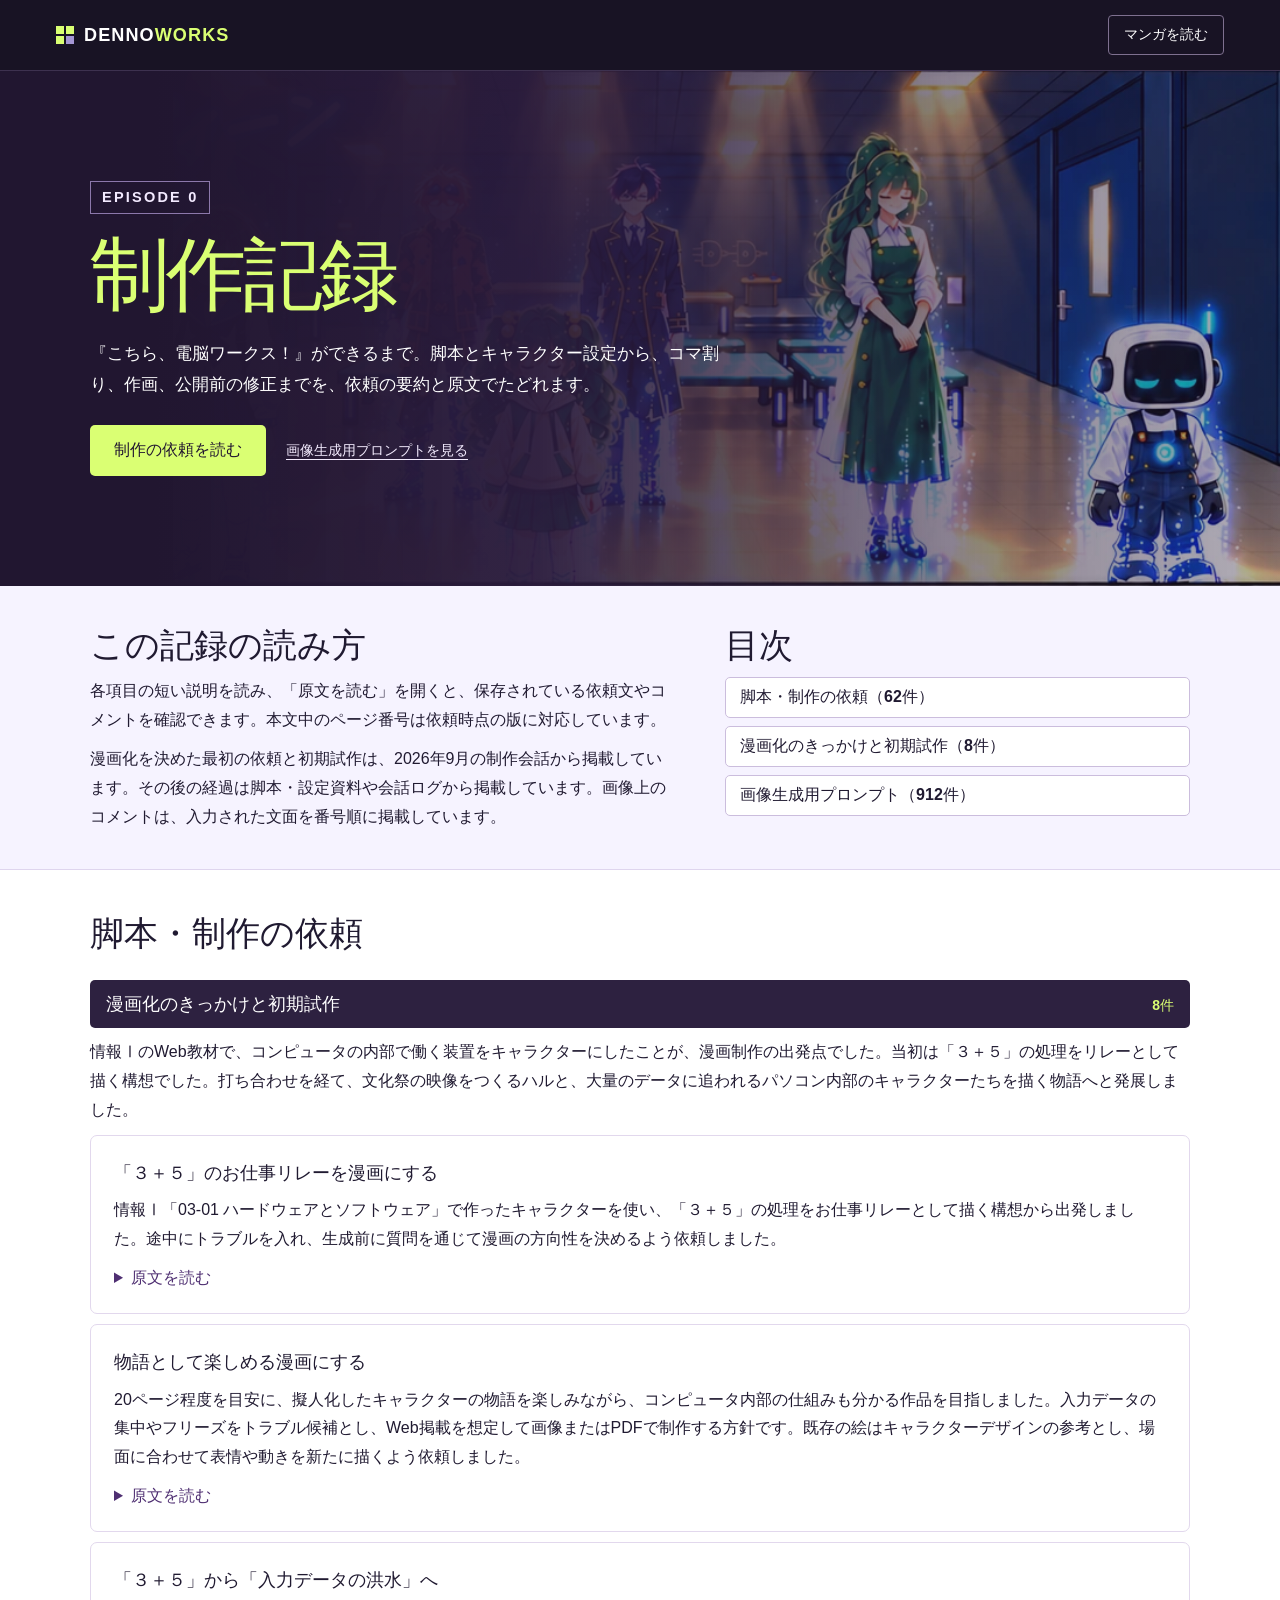
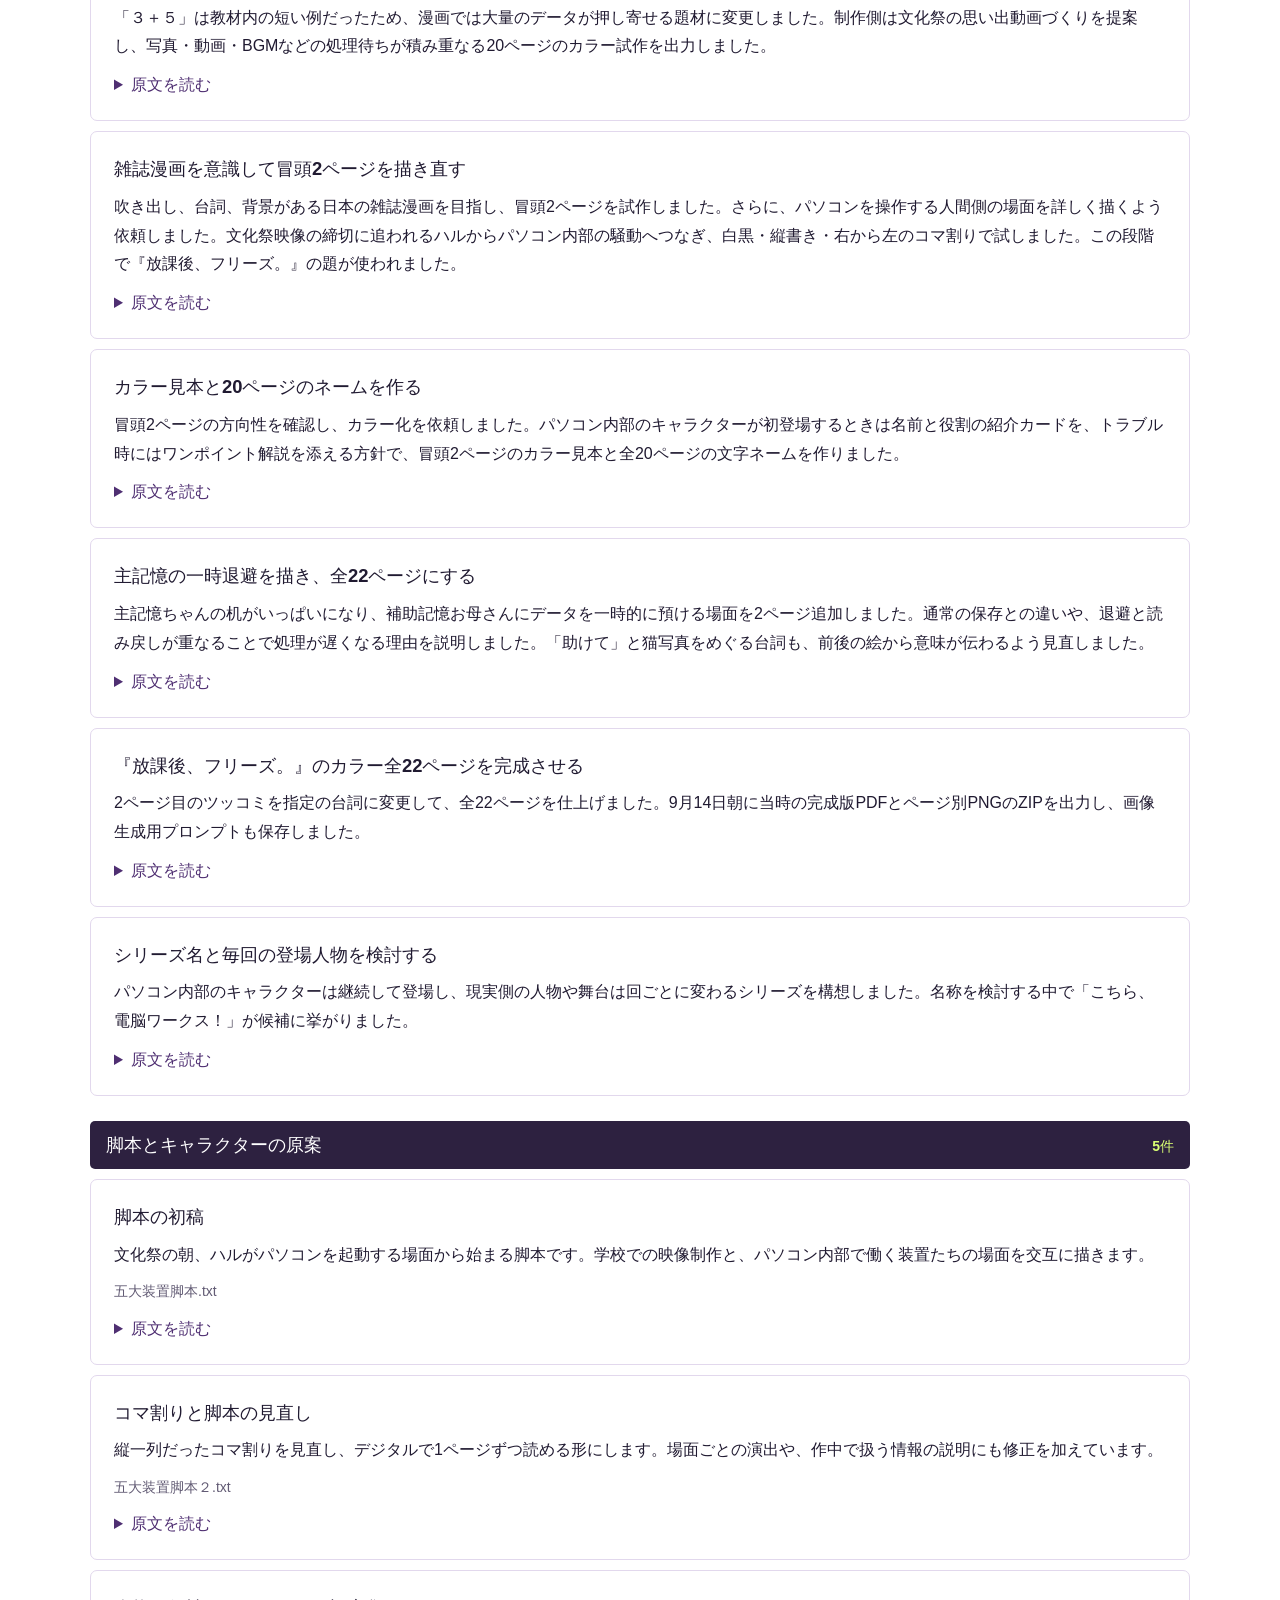
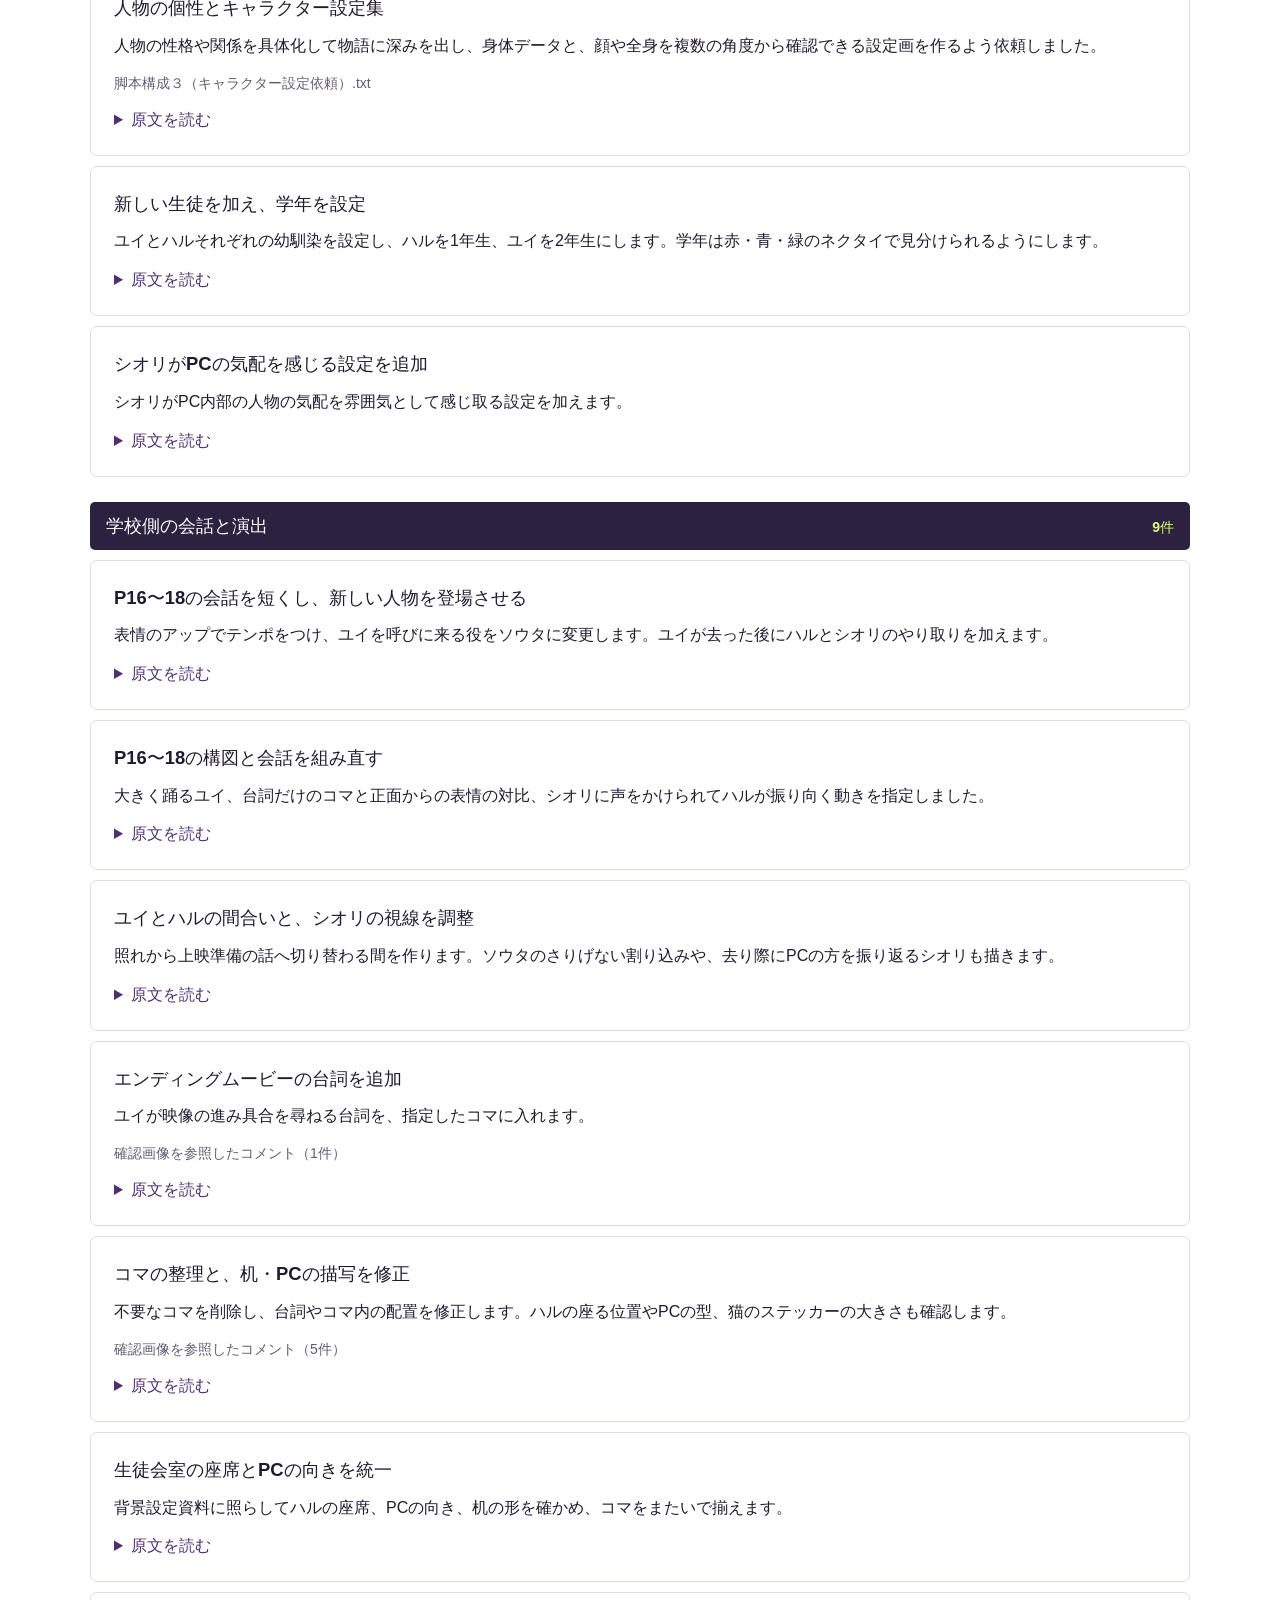
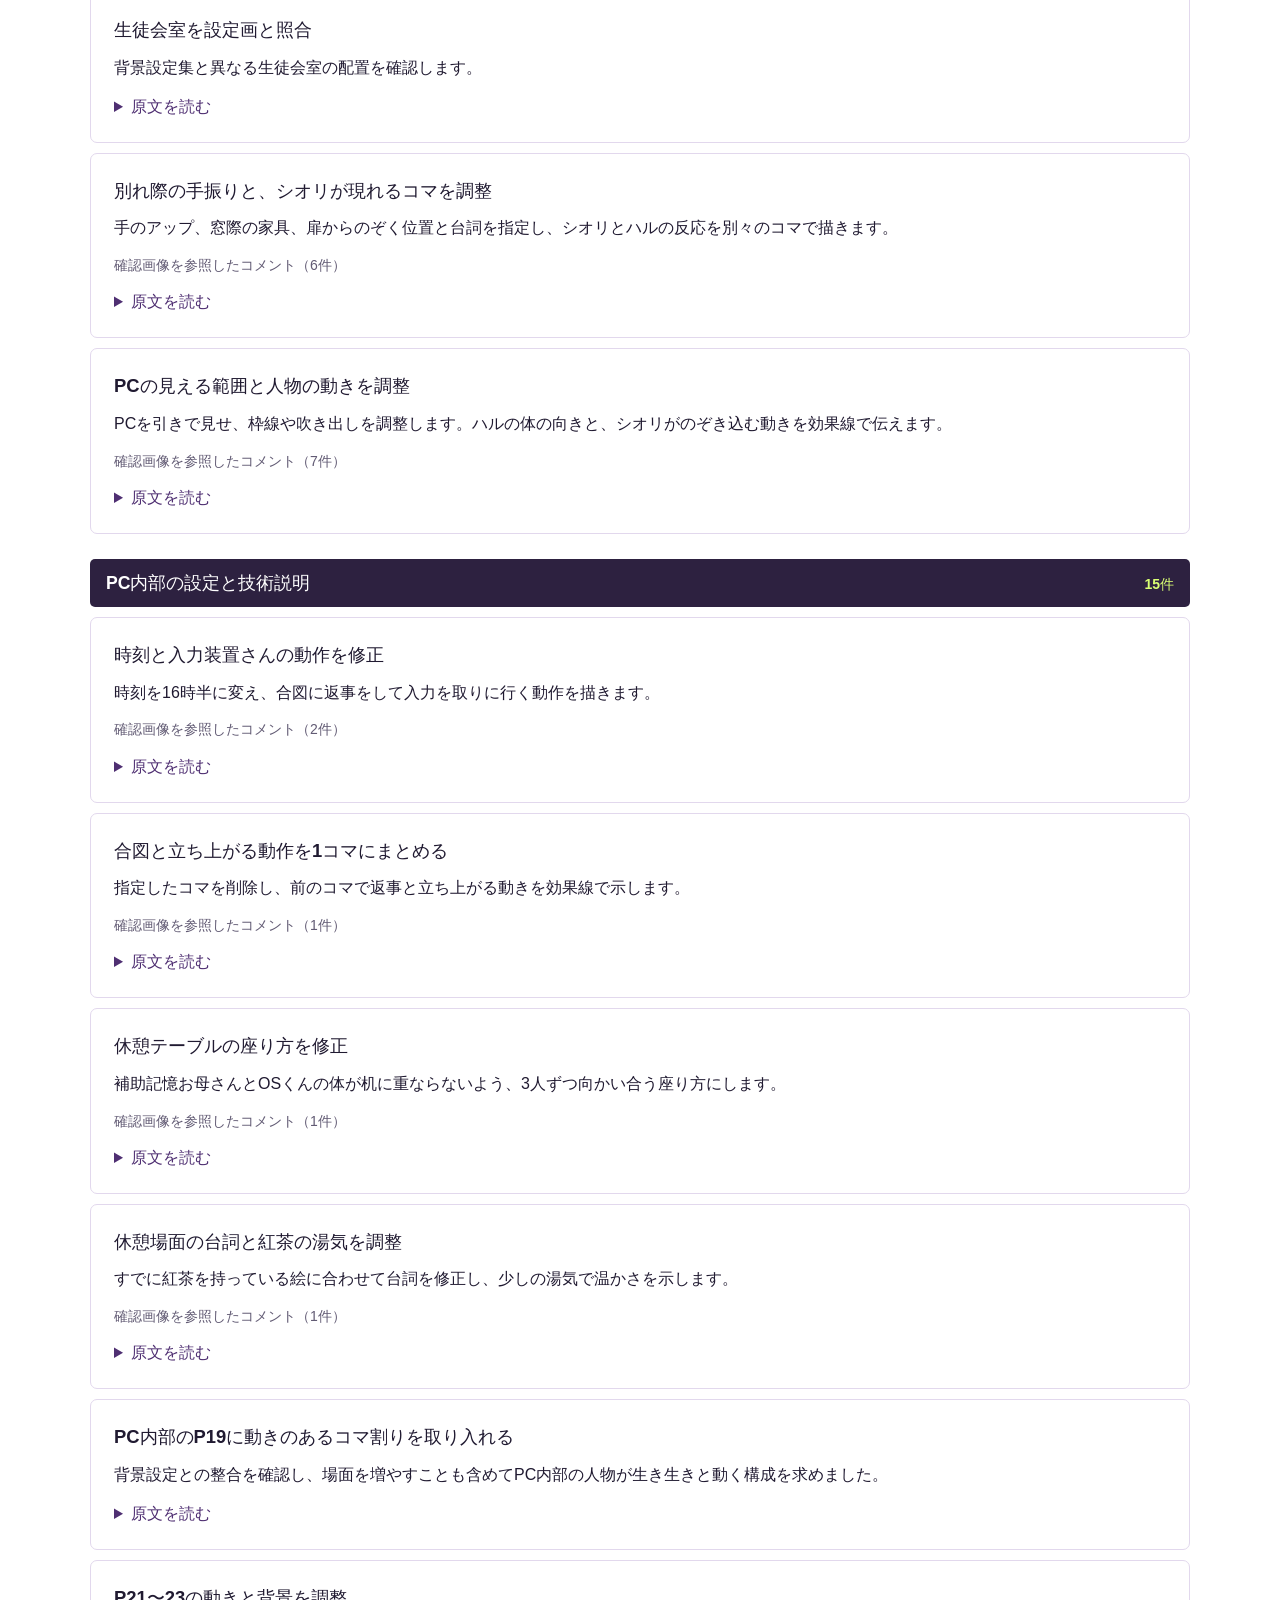
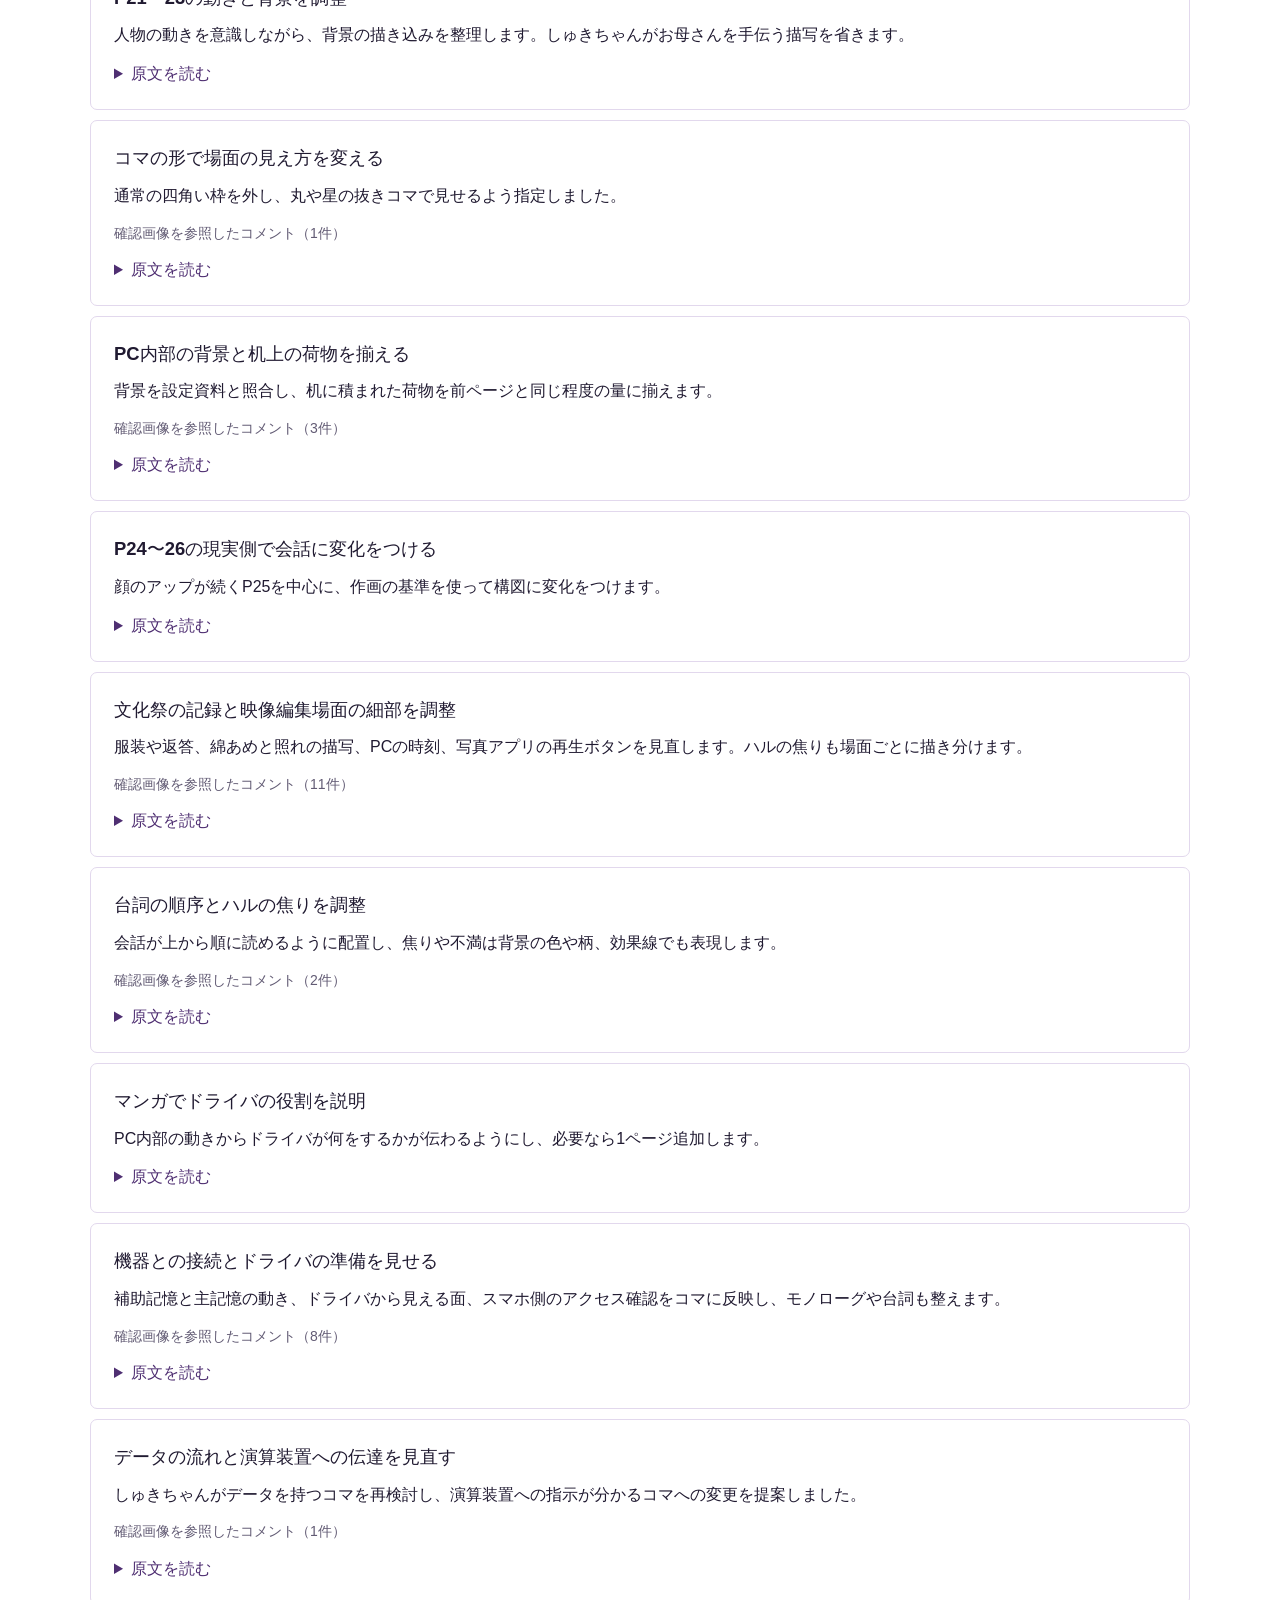
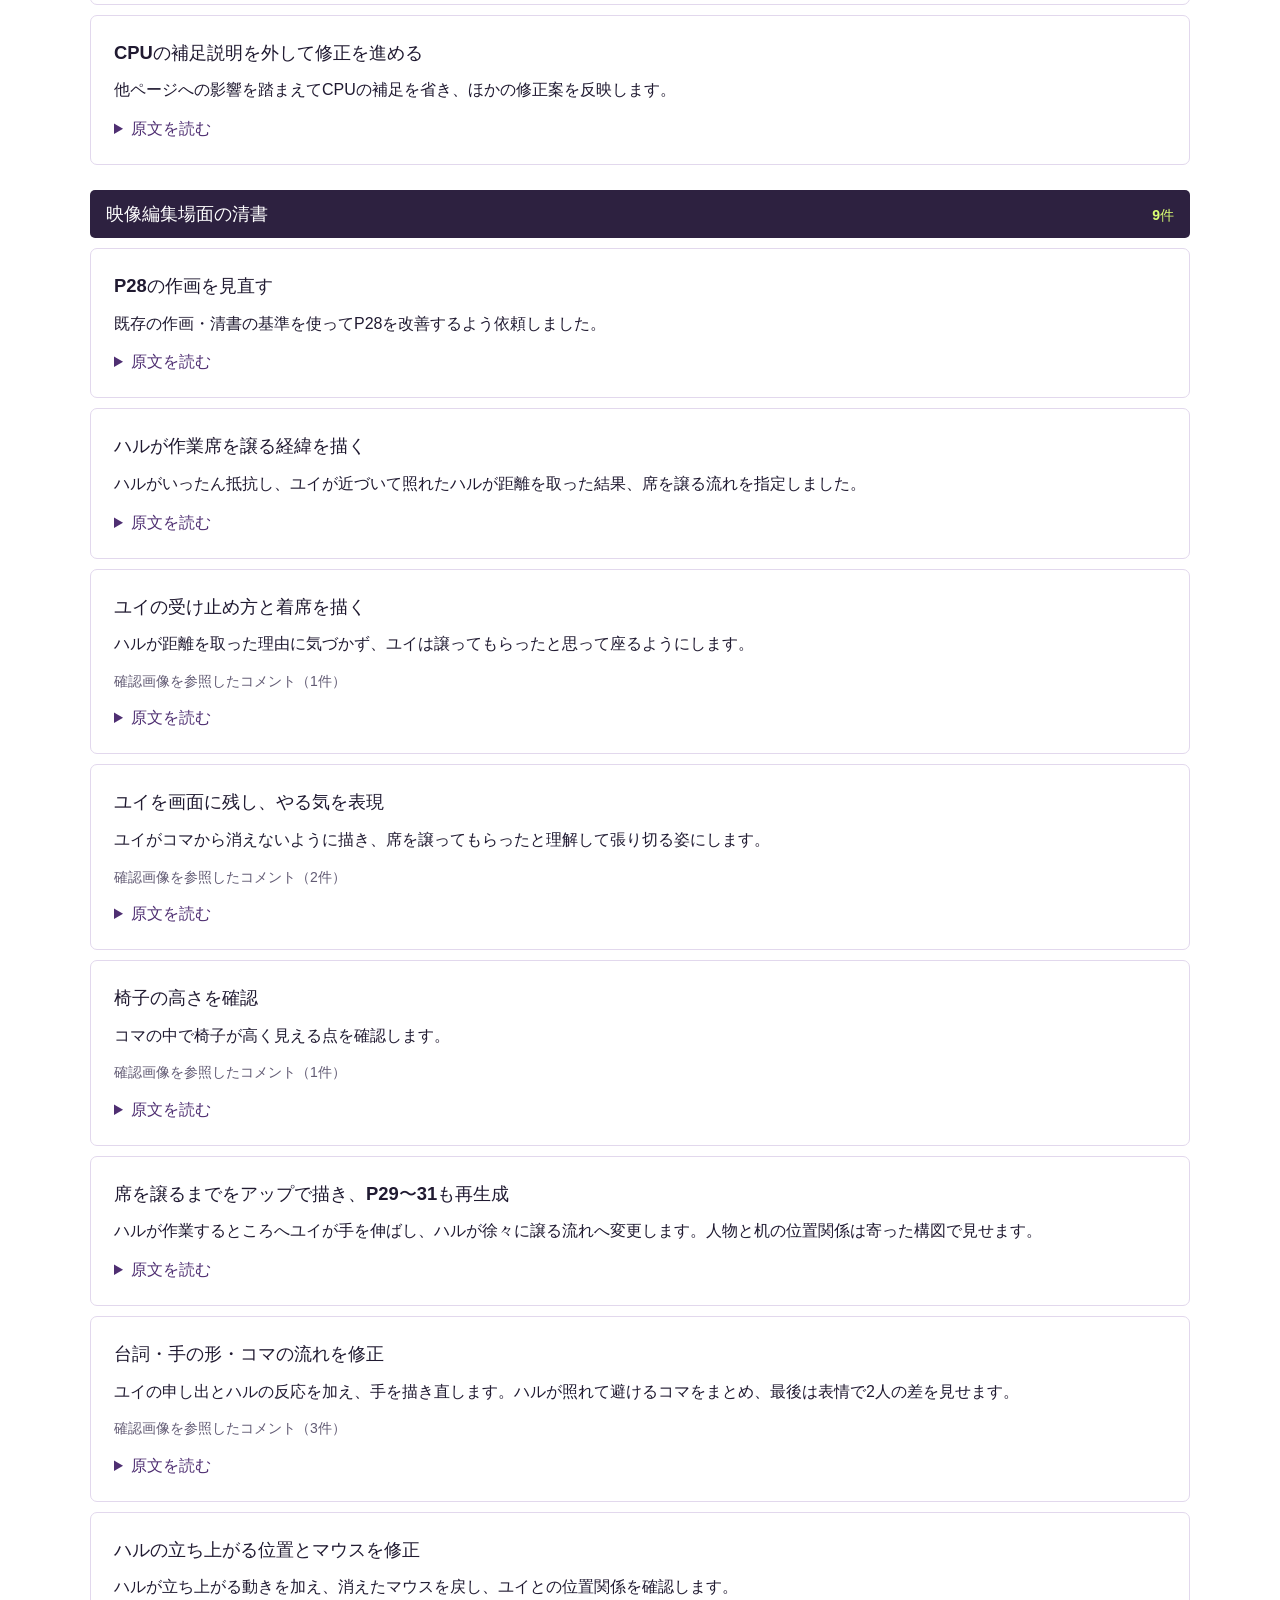
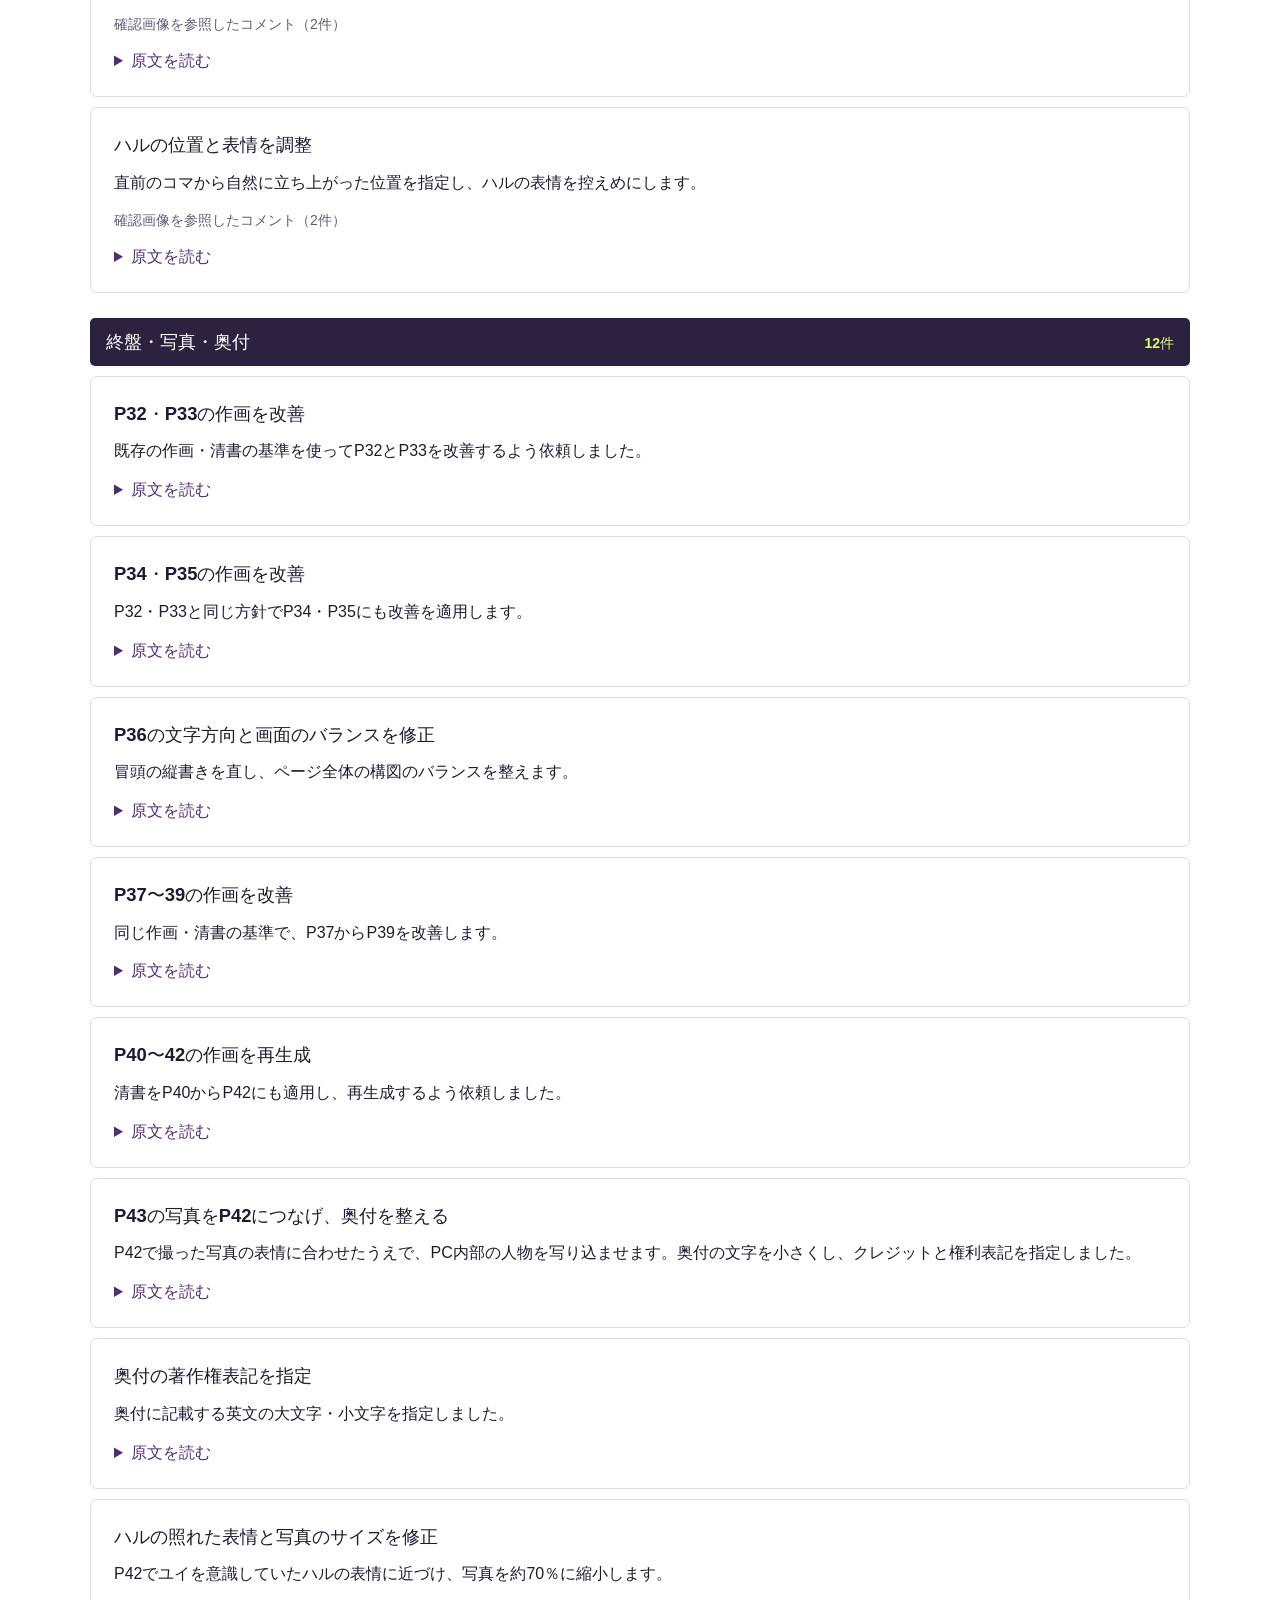
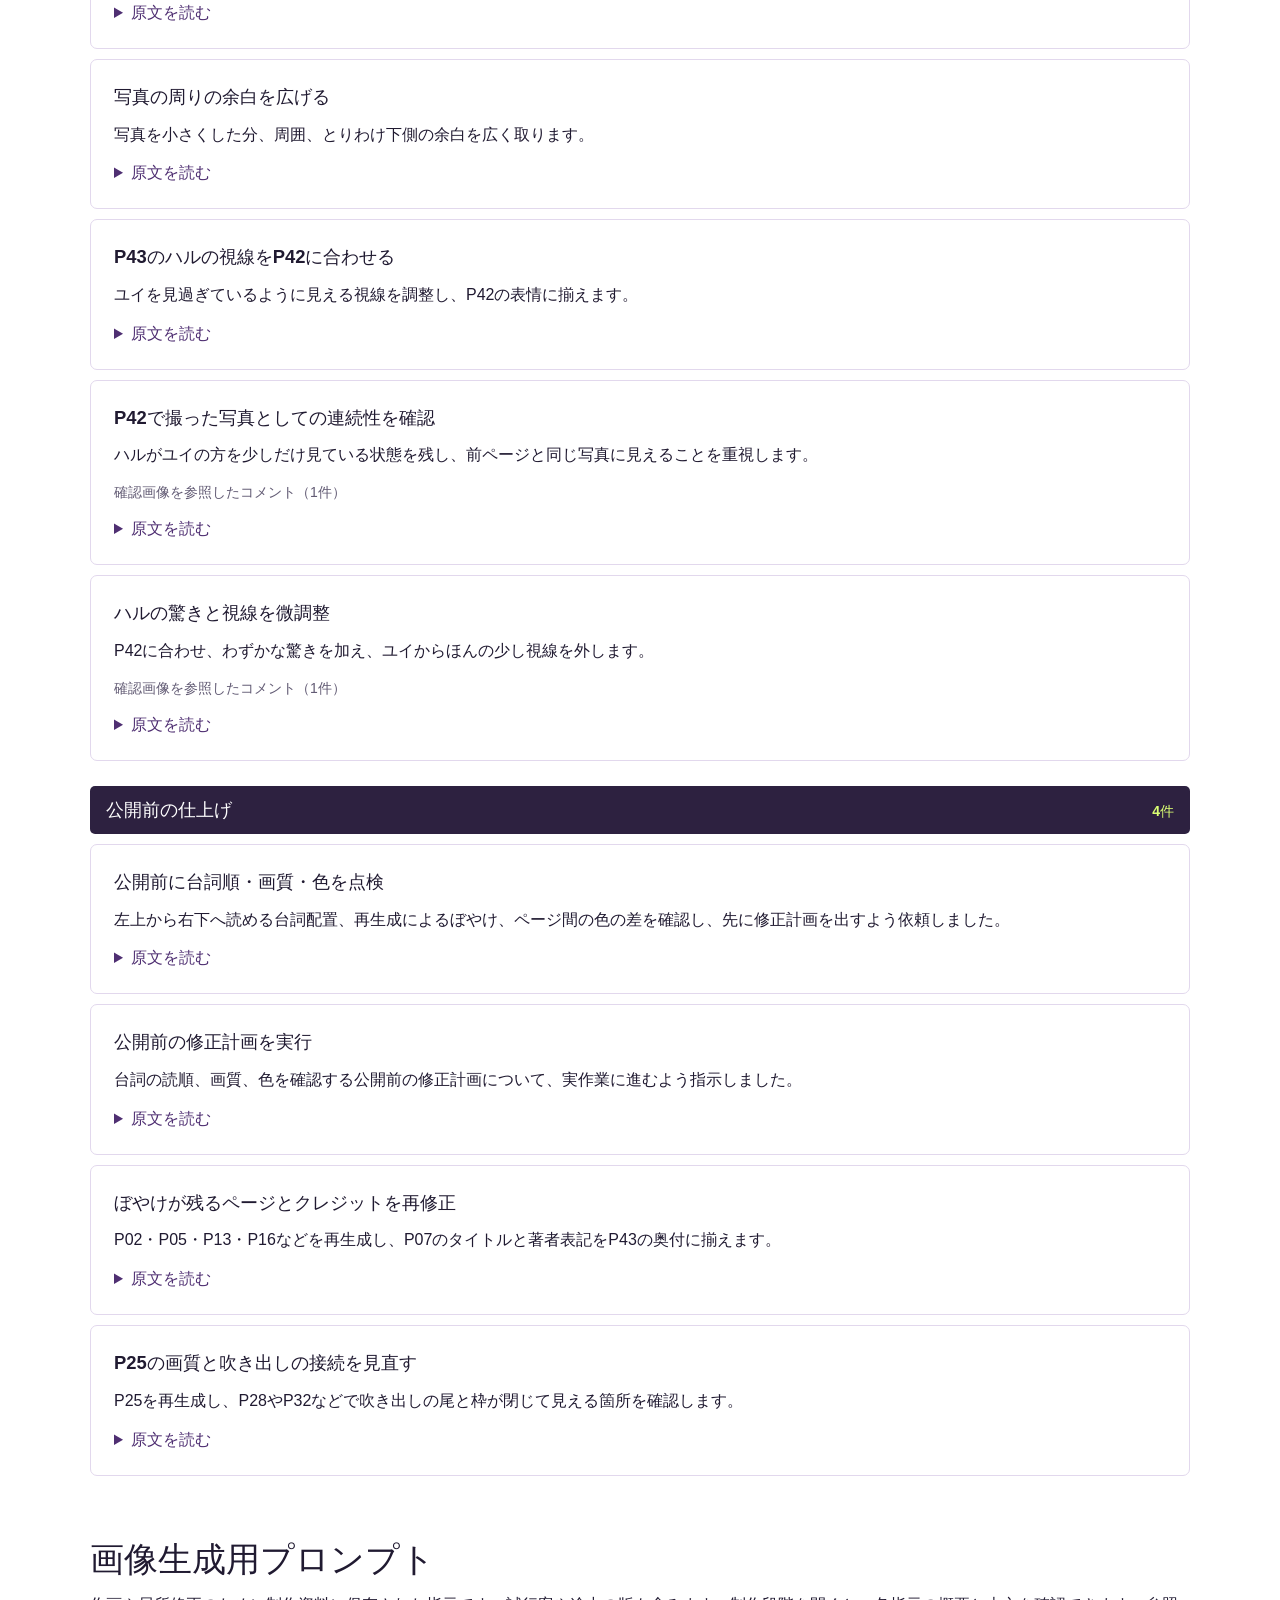
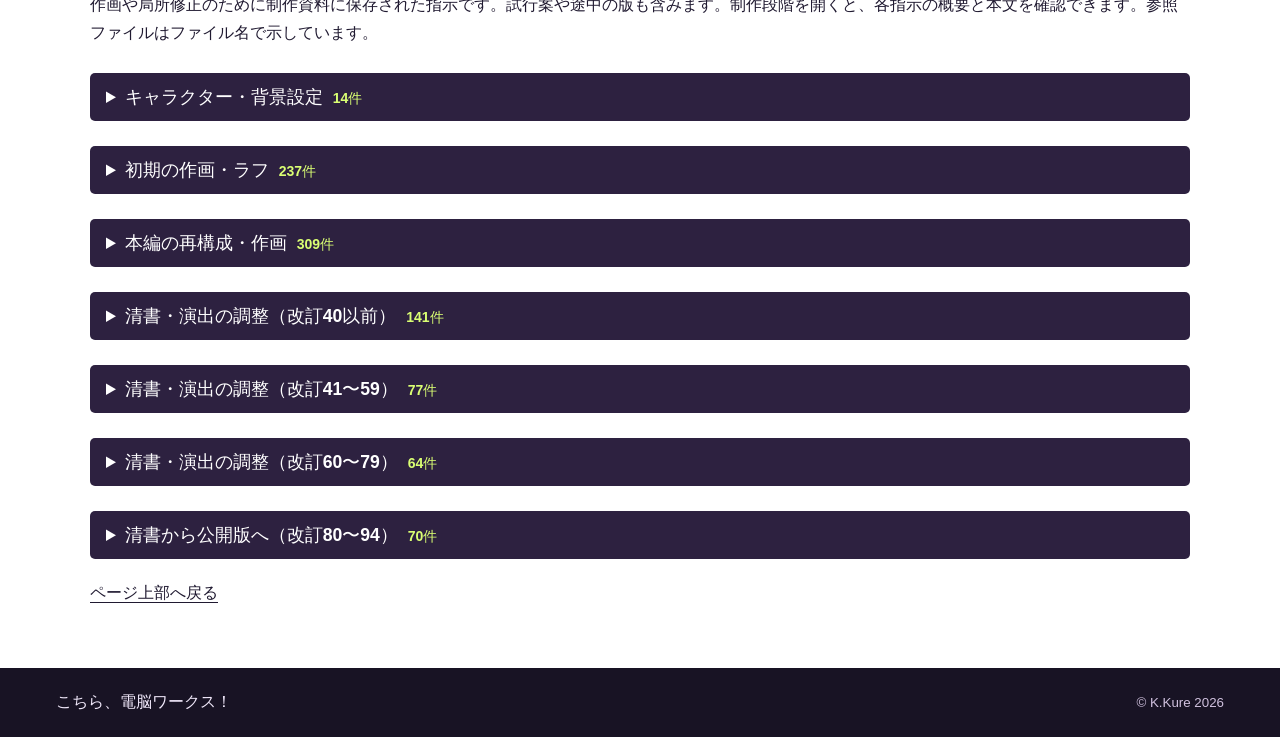
